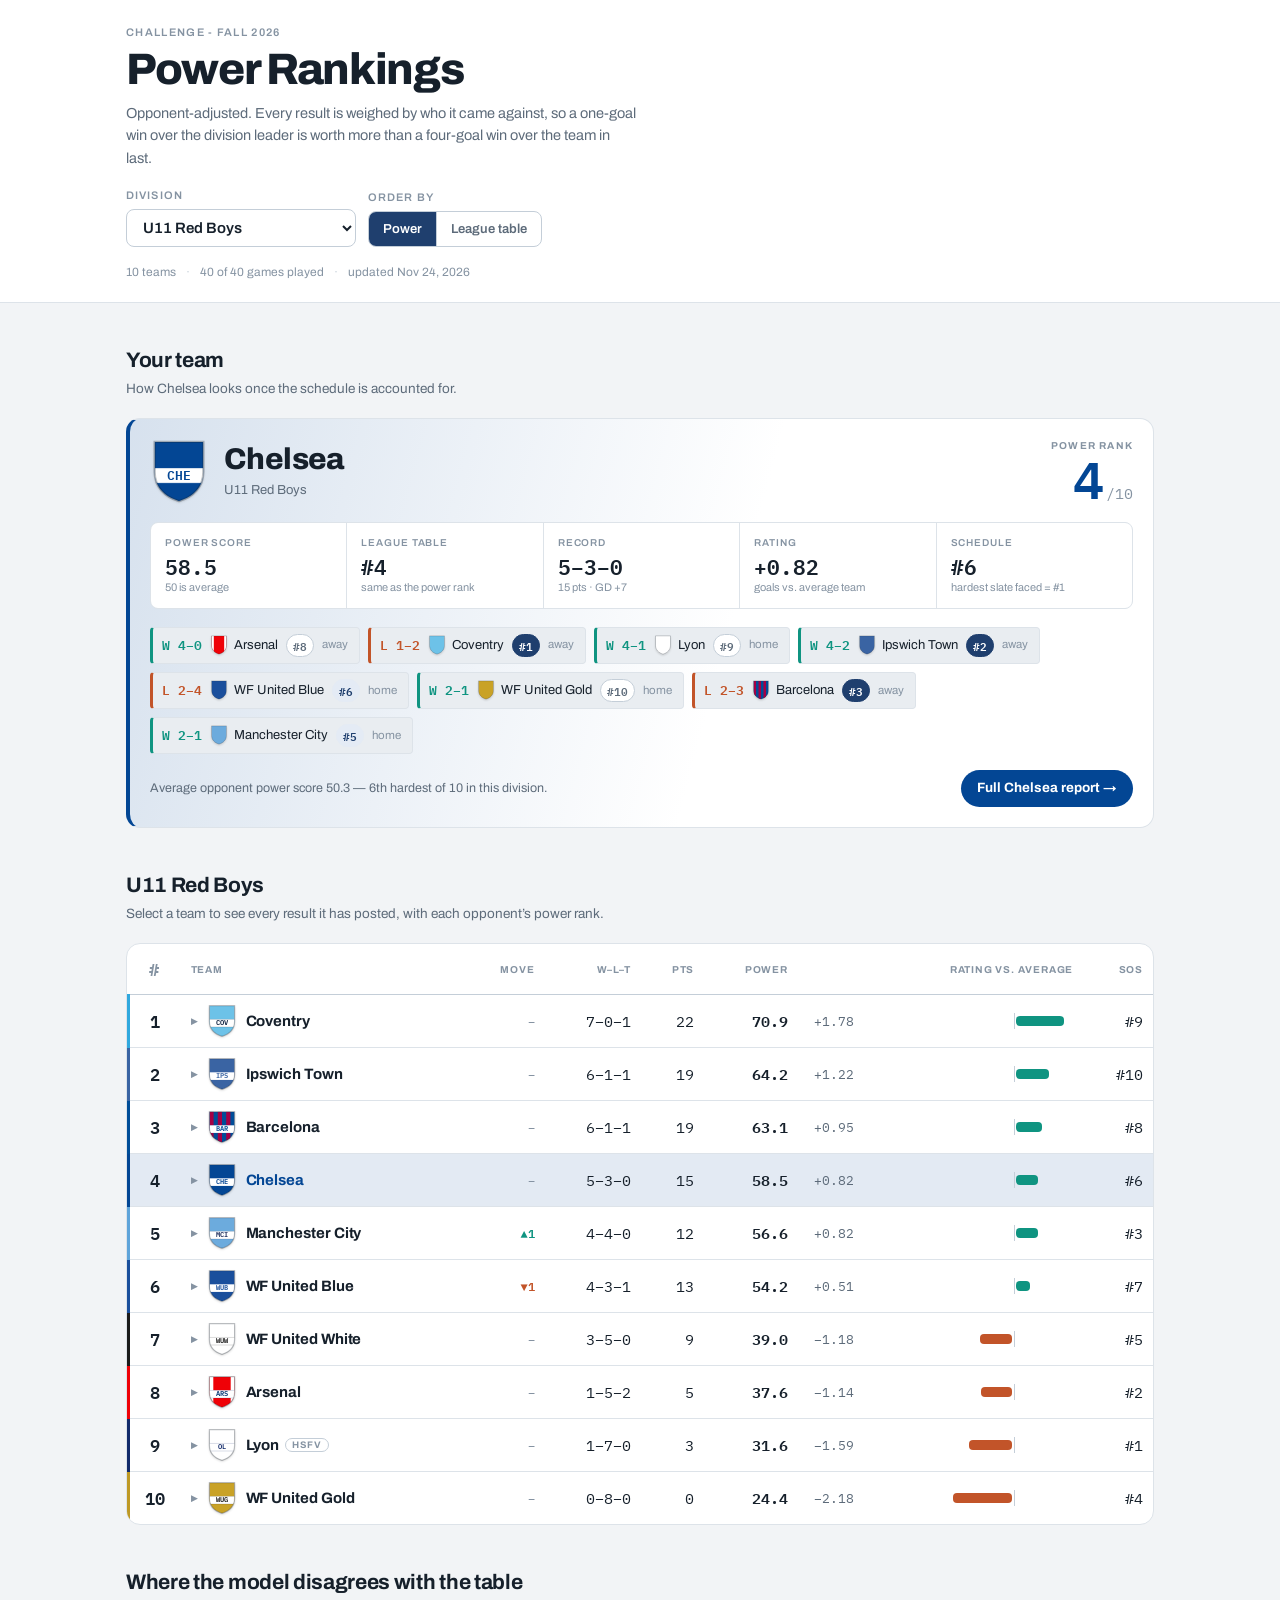
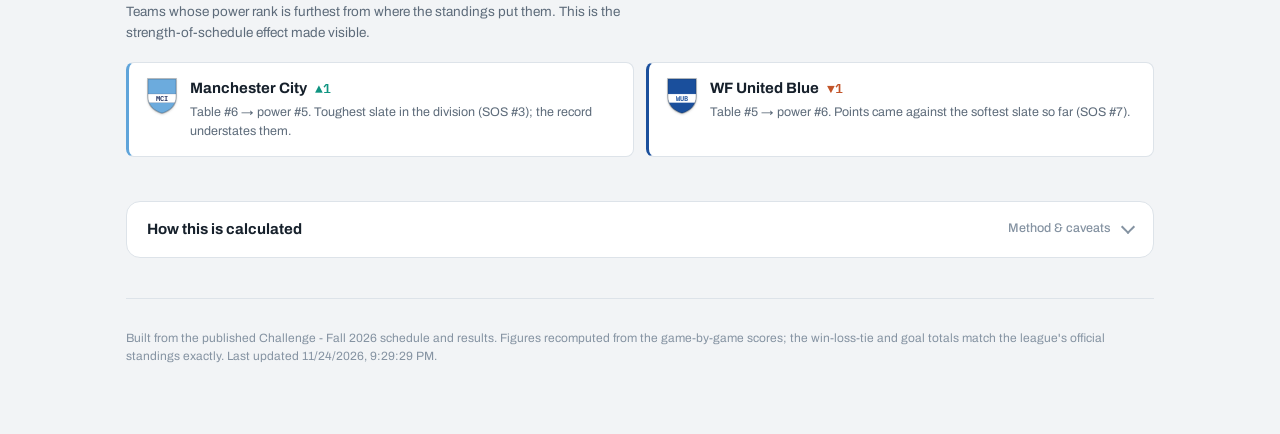
==== index.html @ a5dbdf03 "Refresh rankings" ====
<!doctype html>
<html lang="en">
<head>
<meta charset="utf-8">
<meta name="viewport" content="width=device-width, initial-scale=1, viewport-fit=cover">
<title>Power Rankings</title>
<meta name="description" content="Opponent-adjusted power rankings for the NCFC Youth Challenge league.">
<link rel="preconnect" href="https://fonts.googleapis.com">
<link rel="preconnect" href="https://fonts.gstatic.com" crossorigin>
<link rel="stylesheet" href="https://fonts.googleapis.com/css2?family=Archivo:wght@400;500;600;700;800&family=IBM+Plex+Mono:wght@400;500;600&display=swap">
<style>
  /* Design tokens, the light/dark contract, and the primitives both pages
   are built from. Inlined into every template at build time, so each page
   still ships as one file that needs nothing but a browser. */
  :root {
    --bg: #f2f4f6;
    --surface: #ffffff;
    --surface-2: #e9edf1;
    --ink: #16202b;
    --ink-2: #5d6b7a;
    --ink-3: #8593a2;
    --line: #dde3e9;
    --line-strong: #c4ced8;
    --accent: #1f3f6e;
    --accent-soft: #e4ebf5;
    --pos: #0f9481;
    --neg: #c25429;
    --neutral-mark: #8e9aa6;
    --focus: #1f3f6e;

    --f-display: "Archivo", "Helvetica Neue", Arial, sans-serif;
    --f-mono: "IBM Plex Mono", ui-monospace, "SF Mono", Menlo, monospace;

    --r-sm: 4px;
    --r-md: 8px;
    --r-lg: 14px;
    color-scheme: light;
  }

  @media (prefers-color-scheme: dark) {
    :root:not([data-theme="light"]) {
      --bg: #12171c;
      --surface: #1a2129;
      --surface-2: #222b35;
      --ink: #e6ecf2;
      --ink-2: #9aa8b6;
      --ink-3: #75838f;
      --line: #2a3440;
      --line-strong: #3b4855;
      --accent: #7aa5dd;
      --accent-soft: #22303f;
      --pos: #2aa88f;
      --neg: #d06f45;
      --neutral-mark: #6b7886;
      --focus: #7aa5dd;
      color-scheme: dark;
    }
  }

  :root[data-theme="dark"] {
    --bg: #12171c;
    --surface: #1a2129;
    --surface-2: #222b35;
    --ink: #e6ecf2;
    --ink-2: #9aa8b6;
    --ink-3: #75838f;
    --line: #2a3440;
    --line-strong: #3b4855;
    --accent: #7aa5dd;
    --accent-soft: #22303f;
    --pos: #2aa88f;
    --neg: #d06f45;
    --neutral-mark: #6b7886;
    --focus: #7aa5dd;
    color-scheme: dark;
  }

  /* Every element that carries a team's colors gets both accents inline and
     picks the one that reads on the current background. */
  .tinted { --team: var(--team-l, var(--accent)); }

  @media (prefers-color-scheme: dark) {
    :root:not([data-theme="light"]) .tinted { --team: var(--team-d, var(--accent)); }
  }

  :root[data-theme="dark"] .tinted { --team: var(--team-d, var(--accent)); }

  * { box-sizing: border-box; }

  html { -webkit-text-size-adjust: 100%; }

  body {
    margin: 0;
    background: var(--bg);
    color: var(--ink);
    font-family: var(--f-display);
    font-size: 15px;
    line-height: 1.55;
    padding-top: env(safe-area-inset-top, 0px);
    padding-bottom: env(safe-area-inset-bottom, 0px);
  }

  .wrap {
    max-width: 1060px;
    margin: 0 auto;
    padding-inline: 16px;
    padding-block: 0 56px;
  }

  a { color: var(--accent); }

  :where(a, button, select, summary):focus-visible {
    outline: 2px solid var(--focus);
    outline-offset: 2px;
    border-radius: var(--r-sm);
  }

  .num { font-family: var(--f-mono); font-variant-numeric: tabular-nums; }

  /* ---------- crests ---------- */

  .crest {
    display: block;
    flex: none;
    filter: drop-shadow(0 1px 1px rgba(0, 0, 0, 0.18));
  }

  html { scroll-behavior: smooth; scroll-padding-top: 64px; }

  @media (prefers-reduced-motion: reduce) {
    html { scroll-behavior: auto; }
  }

  a:hover { text-decoration-thickness: 2px; }

  /* ---------- fold-away explainer ----------
     The method notes are for the curious, so they start closed and the page
     ends on the numbers rather than on a thousand words about them. */

  details.fold {
    background: var(--surface);
    border: 1px solid var(--line);
    border-radius: var(--r-lg);
  }

  details.fold > summary {
    list-style: none;
    cursor: pointer;
    display: flex;
    align-items: center;
    justify-content: space-between;
    gap: 12px;
    padding: 16px 20px;
    font-size: 15px;
    font-weight: 700;
    border-radius: var(--r-lg);
  }

  details.fold > summary::-webkit-details-marker { display: none; }

  details.fold > summary::after {
    content: "";
    flex: none;
    width: 8px;
    height: 8px;
    border-right: 2px solid var(--ink-3);
    border-bottom: 2px solid var(--ink-3);
    transform: translateY(-2px) rotate(45deg);
    transition: transform 0.15s ease;
  }

  details.fold[open] > summary::after { transform: translateY(2px) rotate(-135deg); }

  details.fold > summary:hover { background: var(--surface-2); }

  details.fold .fold-hint {
    font-size: 12.5px;
    font-weight: 500;
    color: var(--ink-3);
    margin-left: auto;
  }

  details.fold > .fold-body {
    padding: 4px 20px 20px;
    border-top: 1px solid var(--line);
  }


  /* ---------- masthead ---------- */

  .masthead {
    border-bottom: 1px solid var(--line);
    background: var(--surface);
  }

  .masthead-inner {
    max-width: 1060px;
    margin: 0 auto;
    padding-inline: 16px;
    padding-block: 24px 20px;
  }

  .eyebrow {
    font-size: 11px;
    font-weight: 600;
    letter-spacing: 0.12em;
    text-transform: uppercase;
    color: var(--ink-3);
    margin: 0 0 6px;
  }

  h1 {
    font-size: clamp(30px, 6vw, 44px);
    font-weight: 800;
    letter-spacing: -0.03em;
    line-height: 1.02;
    margin: 0 0 10px;
  }

  .standfirst {
    margin: 0;
    max-width: 64ch;
    color: var(--ink-2);
    font-size: 14.5px;
  }

  .controls {
    display: flex;
    flex-wrap: wrap;
    gap: 12px;
    align-items: flex-end;
    margin-top: 18px;
  }

  .field { display: flex; flex-direction: column; gap: 5px; }

  .field label {
    font-size: 11px;
    font-weight: 600;
    letter-spacing: 0.1em;
    text-transform: uppercase;
    color: var(--ink-3);
  }

  select {
    font-family: var(--f-display);
    font-size: 15px;
    font-weight: 600;
    color: var(--ink);
    background: var(--surface);
    border: 1px solid var(--line-strong);
    border-radius: var(--r-md);
    padding: 9px 12px;
    min-width: 230px;
    max-width: 100%;
  }

  .toggle {
    display: inline-flex;
    border: 1px solid var(--line-strong);
    border-radius: var(--r-md);
    overflow: hidden;
    background: var(--surface);
  }

  .toggle button {
    font-family: var(--f-display);
    font-size: 13px;
    font-weight: 600;
    padding: 10px 14px;
    border: 0;
    background: transparent;
    color: var(--ink-2);
    cursor: pointer;
  }

  .toggle button + button { border-left: 1px solid var(--line-strong); }

  .toggle button[aria-pressed="true"] {
    background: var(--accent);
    color: var(--surface);
  }

  .meta-line {
    margin-top: 16px;
    font-size: 12px;
    color: var(--ink-3);
    display: flex;
    flex-wrap: wrap;
    gap: 4px 10px;
  }

  .meta-line span:not(:last-child)::after {
    content: "·";
    margin-left: 10px;
    color: var(--line-strong);
  }

  /* ---------- section furniture ---------- */

  section { margin-top: 44px; }

  h2 {
    font-size: 21px;
    font-weight: 700;
    letter-spacing: -0.015em;
    line-height: 1.25;
    margin: 0 0 6px;
  }

  .section-note {
    margin: 0 0 18px;
    color: var(--ink-2);
    font-size: 13.5px;
    max-width: 68ch;
  }

  /* small tags: the club that runs the team, its site code, girls division */
  .chip {
    font-size: 9.5px;
    font-weight: 700;
    letter-spacing: 0.09em;
    text-transform: uppercase;
    color: var(--ink-3);
    border: 1px solid var(--line-strong);
    border-radius: 999px;
    padding: 1px 6px;
    white-space: nowrap;
    vertical-align: 2px;
  }

  /* ---------- featured team ---------- */

  .hero {
    background:
      linear-gradient(105deg,
        color-mix(in srgb, var(--team) 16%, var(--surface)),
        var(--surface) 58%);
    border: 1px solid var(--line);
    border-left: 4px solid var(--team);
    border-radius: var(--r-lg);
    padding: 20px;
  }

  .hero-top {
    display: flex;
    align-items: center;
    gap: 16px;
  }

  .hero-id { flex: 1 1 auto; min-width: 0; }

  .hero-name {
    font-size: clamp(22px, 3.4vw, 30px);
    font-weight: 800;
    letter-spacing: -0.02em;
    line-height: 1.1;
    margin: 0;
    display: flex;
    align-items: center;
    gap: 8px;
    flex-wrap: wrap;
  }

  .hero-sub {
    margin: 4px 0 0;
    font-size: 13px;
    color: var(--ink-2);
  }

  .hero-rank {
    flex: none;
    text-align: right;
    line-height: 1;
  }

  .hero-rank-label {
    display: block;
    font-size: 10px;
    font-weight: 700;
    letter-spacing: 0.12em;
    text-transform: uppercase;
    color: var(--ink-3);
    margin-bottom: 4px;
  }

  .hero-rank-num {
    font-family: var(--f-mono);
    font-size: 52px;
    font-weight: 600;
    line-height: 0.9;
    color: var(--team);
  }

  .hero-rank-of {
    font-family: var(--f-mono);
    font-size: 15px;
    color: var(--ink-3);
    margin-left: 2px;
  }

  /* One joined panel of tiles rather than five floating boxes, so an odd
     count never leaves a lone card stranded on its own row. */
  .stat-row {
    display: grid;
    grid-template-columns: repeat(5, 1fr);
    gap: 1px;
    background: var(--line);
    border: 1px solid var(--line);
    border-radius: var(--r-md);
    overflow: hidden;
    margin-top: 18px;
  }

  .stat {
    background: var(--surface);
    padding: 12px 14px;
    min-width: 0;
  }

  .hero .drawer-stats { display: none !important; }

  .hero-foot {
    display: flex;
    flex-wrap: wrap;
    align-items: center;
    justify-content: space-between;
    gap: 10px 16px;
    margin-top: 16px;
  }

  .hero-foot .drawer-sos { margin-top: 0; }

  .cta {
    display: inline-flex;
    align-items: center;
    gap: 8px;
    font-size: 13.5px;
    font-weight: 700;
    color: var(--surface);
    background: var(--team, var(--accent));
    border-radius: 999px;
    padding: 8px 16px;
    text-decoration: none;
    white-space: nowrap;
  }

  .cta:hover { filter: brightness(1.08); }

  .stat-label {
    font-size: 10px;
    font-weight: 600;
    letter-spacing: 0.09em;
    text-transform: uppercase;
    color: var(--ink-3);
    display: block;
    margin-bottom: 3px;
  }

  .stat-value {
    font-family: var(--f-mono);
    font-variant-numeric: tabular-nums;
    font-size: 21px;
    font-weight: 600;
    line-height: 1.2;
  }

  .stat-sub { font-size: 11px; color: var(--ink-3); }

  /* ---------- table ---------- */

  .table-scroll {
    overflow-x: auto;
    background: var(--surface);
    border: 1px solid var(--line);
    border-radius: var(--r-lg);
  }

  table { border-collapse: collapse; width: 100%; min-width: 700px; }

  thead th {
    font-size: 10px;
    font-weight: 700;
    letter-spacing: 0.08em;
    text-transform: uppercase;
    color: var(--ink-3);
    text-align: right;
    padding: 12px 10px;
    border-bottom: 1px solid var(--line-strong);
    white-space: nowrap;
  }

  thead th.left { text-align: left; }

  tbody td {
    padding: 9px 10px;
    border-bottom: 1px solid var(--line);
    text-align: right;
    vertical-align: middle;
  }

  tbody tr:last-of-type td { border-bottom: 0; }

  .rank-cell {
    font-family: var(--f-mono);
    font-variant-numeric: tabular-nums;
    font-size: 17px;
    font-weight: 600;
    width: 52px;
    text-align: center;
    border-left: 3px solid var(--team);
  }

  .row-team { text-align: left; }

  .team-button {
    font-family: var(--f-display);
    color: var(--ink);
    background: none;
    border: 0;
    padding: 0;
    cursor: pointer;
    text-align: left;
    display: flex;
    align-items: center;
    gap: 9px;
    width: 100%;
  }

  .team-label { min-width: 0; }

  .team-name {
    font-size: 15px;
    font-weight: 700;
    letter-spacing: -0.005em;
    display: flex;
    align-items: center;
    gap: 6px;
    flex-wrap: wrap;
  }

  .chev {
    color: var(--ink-3);
    font-size: 9px;
    transition: transform 0.15s ease;
    flex: none;
  }

  tr.is-open .chev { transform: rotate(90deg); }

  #rows tr:not(.drawer):not(.featured-row):hover { background: var(--surface-2); }
  #rows tr:not(.drawer) { cursor: pointer; }
  #rows tr:not(.drawer):hover .chev { color: var(--ink); }

  tr.featured-row { background: color-mix(in srgb, var(--team) 11%, transparent); }

  tr.featured-row .team-name { color: var(--team); }

  .move {
    font-family: var(--f-mono);
    font-size: 12px;
    font-weight: 600;
    white-space: nowrap;
  }

  .move.up { color: var(--pos); }
  .move.down { color: var(--neg); }
  .move.flat { color: var(--ink-3); }

  /* On a phone the movement rides under the rank instead of taking a column. */
  .rank-move { display: none; }

  .nowrap { white-space: nowrap; }

  .score-cell { font-family: var(--f-mono); font-weight: 600; font-size: 15px; }

  /* diverging rating bar: zero line in the middle, teal right, clay left */
  .bar {
    position: relative;
    width: 118px;
    height: 16px;
    margin-left: auto;
  }

  .bar-zero {
    position: absolute;
    left: 50%;
    top: 0;
    bottom: 0;
    width: 1px;
    background: var(--line-strong);
  }

  .bar-fill {
    position: absolute;
    top: 3px;
    height: 10px;
    border-radius: var(--r-sm);
  }

  .bar-fill.pos { left: calc(50% + 2px); background: var(--pos); }
  .bar-fill.neg { right: calc(50% + 2px); background: var(--neg); }

  .bar-value {
    font-family: var(--f-mono);
    font-variant-numeric: tabular-nums;
    font-size: 12.5px;
    color: var(--ink-2);
    width: 46px;
    display: inline-block;
    text-align: right;
  }

  .rating-cell { display: flex; align-items: center; gap: 8px; justify-content: flex-end; }

  /* ---------- resume drawer ---------- */

  .drawer td {
    padding: 2px 10px 16px;
    border-bottom: 1px solid var(--line);
    text-align: left;
  }

  .drawer .rank-cell { border-left: 3px solid var(--team); }

  .resume {
    display: flex;
    flex-wrap: wrap;
    gap: 8px;
  }

  .game {
    display: flex;
    align-items: center;
    gap: 8px;
    border: 1px solid var(--line);
    border-left-width: 3px;
    border-radius: var(--r-sm);
    padding: 6px 11px 6px 9px;
    background: var(--surface-2);
    font-size: 13px;
  }

  .game.w { border-left-color: var(--pos); }
  .game.l { border-left-color: var(--neg); }
  .game.t { border-left-color: var(--neutral-mark); }

  .game-result {
    font-family: var(--f-mono);
    font-weight: 600;
    font-size: 13px;
  }

  .game.w .game-result { color: var(--pos); }
  .game.l .game-result { color: var(--neg); }
  .game.t .game-result { color: var(--ink-2); }

  .game-opp { color: var(--ink); display: flex; align-items: center; gap: 6px; }

  .oppr {
    font-family: var(--f-mono);
    font-size: 11px;
    font-weight: 600;
    padding: 2px 6px;
    border-radius: 999px;
    background: var(--surface);
    border: 1px solid var(--line-strong);
    color: var(--ink-2);
  }

  .oppr.strong { background: var(--accent); border-color: var(--accent); color: var(--surface); }
  .oppr.middle { background: var(--accent-soft); border-color: var(--accent-soft); color: var(--accent); }

  .venue { color: var(--ink-3); font-size: 11.5px; }

  .drawer-stats {
    display: none;
    flex-wrap: wrap;
    gap: 4px 16px;
    margin-bottom: 10px;
    font-size: 12.5px;
    color: var(--ink-2);
  }

  .drawer-stats b { font-family: var(--f-mono); font-weight: 600; color: var(--ink); }

  .drawer-sos {
    margin-top: 10px;
    font-size: 12.5px;
    color: var(--ink-2);
  }

  /* ---------- movers ---------- */

  .movers {
    display: grid;
    grid-template-columns: repeat(auto-fit, minmax(250px, 1fr));
    gap: 12px;
  }

  .mover {
    background: var(--surface);
    border: 1px solid var(--line);
    border-left: 3px solid var(--team);
    border-radius: var(--r-md);
    padding: 14px 16px;
    display: flex;
    gap: 11px;
    align-items: flex-start;
  }

  .mover-head {
    display: flex;
    align-items: center;
    gap: 8px;
    font-weight: 700;
  }

  .mover-arrow {
    font-family: var(--f-mono);
    font-size: 13px;
    font-weight: 600;
    white-space: nowrap;
  }

  .mover-arrow.up { color: var(--pos); }
  .mover-arrow.down { color: var(--neg); }

  .mover-why { font-size: 12.5px; color: var(--ink-2); margin-top: 3px; }

  /* ---------- fixtures ---------- */

  .fixtures {
    display: grid;
    gap: 1px;
    background: var(--line);
    border: 1px solid var(--line);
    border-radius: var(--r-md);
    overflow: hidden;
  }

  .fixture {
    background: var(--surface);
    padding: 10px 14px;
    display: flex;
    flex-wrap: wrap;
    align-items: center;
    gap: 6px 12px;
  }

  .fixture-date {
    font-family: var(--f-mono);
    font-size: 12px;
    color: var(--ink-3);
    width: 76px;
    flex: none;
  }

  .fixture-teams {
    flex: 1 1 240px;
    font-size: 14px;
    display: flex;
    align-items: center;
    gap: 7px;
    min-width: 0;
  }

  .fixture-teams .vs { color: var(--ink-3); font-size: 12px; }

  .fixture-call {
    font-size: 12.5px;
    color: var(--ink-2);
    font-family: var(--f-mono);
    margin-left: auto;
    white-space: nowrap;
  }

  /* ---------- method ---------- */

  .method h3 {
    font-size: 14px;
    font-weight: 700;
    margin: 20px 0 6px;
  }

  .method h3:first-of-type { margin-top: 16px; }

  .method p { margin: 0 0 10px; color: var(--ink-2); font-size: 14px; max-width: 68ch; }

  .method strong { color: var(--ink); }

  .caveat {
    border-left: 3px solid var(--neg);
    padding-left: 14px;
    margin-top: 18px;
  }

  footer {
    margin-top: 40px;
    padding-top: 18px;
    border-top: 1px solid var(--line);
    font-size: 12px;
    color: var(--ink-3);
  }

  .empty {
    background: var(--surface);
    border: 1px dashed var(--line-strong);
    border-radius: var(--r-lg);
    padding: 30px 20px;
    text-align: center;
    color: var(--ink-2);
  }

  @media (prefers-reduced-motion: reduce) {
    * { transition: none !important; animation: none !important; }
  }

  @media (max-width: 760px) {
    .stat-row { grid-template-columns: repeat(2, 1fr); }
    .stat:last-child:nth-child(odd) { grid-column: 1 / -1; }
  }

  @media (max-width: 560px) {
    .masthead-inner { padding-block: 20px 16px; }
    select { min-width: 0; width: 100%; }
    .field { width: 100%; }
    /* Date and line share the top row; the matchup gets the full width. */
    .fixture { display: grid; grid-template-columns: auto 1fr; gap: 4px 12px; }
    .fixture-date { width: auto; }
    .fixture-teams { grid-column: 1 / -1; grid-row: 2; flex-wrap: wrap; }
    .fixture-call { grid-row: 1; grid-column: 2; text-align: right; }
    .hero { padding: 16px; }
    .hero-top { gap: 12px; }
    .hero-top .crest { width: 44px; height: auto; }
    .hero-rank-num { font-size: 42px; }
    .stat-value { font-size: 19px; }
    .cta { width: 100%; justify-content: center; }
    h2 { font-size: 19px; }
    section { margin-top: 36px; }

    /* Rankings table: fit the phone instead of scrolling sideways. Move rides
       under the rank; the rating and SOS move into the team's drawer. */
    table { min-width: 0; }
    .col-move, .col-rating, .col-sos { display: none; }
    thead th { padding: 11px 6px; }
    tbody td { padding: 10px 6px; }
    .rank-cell { width: 38px; font-size: 16px; line-height: 1.2; }
    .rank-move { display: block; font-size: 10.5px; margin-top: 2px; }
    .rank-move.flat { display: none; }
    .team-button { gap: 7px; }
    .team-name { font-size: 14.5px; line-height: 1.25; }
    .score-cell { font-size: 14px; }
    .drawer td { padding: 2px 8px 14px 6px; }
    .game { width: 100%; }
    .game .venue { margin-left: auto; }
    .drawer-stats { display: flex; }
  }
</style>
</head>
<body>
<header class="masthead">
  <div class="masthead-inner">
    <p class="eyebrow" id="league-eyebrow">Power Rankings</p>
    <h1>Power Rankings</h1>
    <p class="standfirst">
      Opponent-adjusted. Every result is weighed by who it came against, so a one-goal win
      over the division leader is worth more than a four-goal win over the team in last.
    </p>
    <div class="controls">
      <div class="field">
        <label for="division-select">Division</label>
        <select id="division-select"></select>
      </div>
      <div class="field">
        <label for="sort-power">Order by</label>
        <div class="toggle" role="group" aria-label="Sort order">
          <button type="button" id="sort-power" aria-pressed="true">Power</button>
          <button type="button" id="sort-table" aria-pressed="false">League table</button>
        </div>
      </div>
    </div>
    <div class="meta-line" id="meta-line"></div>
  </div>
</header>

<main class="wrap">
  <section id="featured-section" hidden>
    <h2>Your team</h2>
    <p class="section-note" id="featured-note"></p>
    <div id="featured"></div>
  </section>

  <section id="rankings-section">
    <h2 id="rankings-heading">The rankings</h2>
    <p class="section-note">
      Select a team to see every result it has posted, with each opponent&rsquo;s power rank.
    </p>
    <div class="table-scroll">
      <table>
        <thead>
          <tr>
            <th scope="col" class="rank-cell">#</th>
            <th scope="col" class="left">Team</th>
            <th scope="col" class="col-move">Move</th>
            <th scope="col">W&ndash;L&ndash;T</th>
            <th scope="col">Pts</th>
            <th scope="col">Power</th>
            <th scope="col" class="col-rating">Rating vs. average</th>
            <th scope="col" class="col-sos">SOS</th>
          </tr>
        </thead>
        <tbody id="rows"></tbody>
      </table>
    </div>
  </section>

  <section id="movers-section">
    <h2>Where the model disagrees with the table</h2>
    <p class="section-note">
      Teams whose power rank is furthest from where the standings put them. This is the
      strength-of-schedule effect made visible.
    </p>
    <div class="movers" id="movers"></div>
  </section>

  <section id="fixtures-section">
    <h2>Next up</h2>
    <p class="section-note">
      Projected margins from the ratings, posted on the half goal. No home-field adjustment
      &mdash; see the method note.
    </p>
    <div class="fixtures" id="fixtures"></div>
  </section>

  <section>
    <details class="fold method">
      <summary>How this is calculated <span class="fold-hint">Method &amp; caveats</span></summary>
      <div class="fold-body">
      <h3>Two ratings, blended</h3>
      <p>
        Every team gets two independent ratings, then they are combined into the
        <strong>Power</strong> score on a 0&ndash;100 scale where 50 is an average team in
        that division.
      </p>
      <p>
        <strong>Colley</strong> looks only at wins and losses. Every team starts at .500, and
        a team&rsquo;s rating is pulled toward the average rating of the opponents it has faced.
        Beat a good team and your rating rises more than it would for beating a bad one.
      </p>
      <p>
        <strong>Massey</strong> looks at goal margin, so a 4&ndash;0 win counts for more than a
        1&ndash;0 win over the same opponent. It is solved as a single system across the whole
        division, which means a margin is judged against the opponent who conceded it.
      </p>
      <p id="weights-note"></p>

      <h3>Blowouts are capped, because the league caps them</h3>
      <p>
        This league records a maximum of four goals per team per game, and caps each
        game&rsquo;s differential at four. Those caps are applied here too, so beating a weak
        team 9&ndash;0 is worth exactly the same as beating them 4&ndash;0. Running up the score
        earns nothing.
      </p>

      <h3>Strength of schedule</h3>
      <p>
        <strong>SOS</strong> is the average power score of the opponents a team has actually
        played. A team with SOS rank 1 has faced the hardest slate in its division so far.
        Early in a season this varies a lot, which is most of the reason the power order and
        the table order differ.
      </p>

      <h3>What the numbers mean</h3>
      <p>
        <strong>Rating</strong> is on a goals scale: it is the margin a team would be expected
        to win by against an average team in its division. The gap between two ratings is a
        projected margin, which is where the &ldquo;Next up&rdquo; calls come from.
      </p>
      <p>
        Those calls are posted on the half goal, the way a betting line is: a projection of
        1.28 goes up as 1.5. Tenths would claim precision the ratings do not have on a sample
        this size. A game that rounds to zero is shown as too close to call.
      </p>

      <h3>The crests</h3>
      <p>
        Every team gets its own crest, so a division of ten arrives as ten identities rather
        than ten grey rows. Each one is a kit &mdash; two or three colors in a pattern, with
        the team&rsquo;s letters across the band &mdash; drawn as SVG in the browser. No badge
        artwork is used anywhere on the page.
      </p>

      <div class="caveat">
        <h3>Read it with the sample size in mind</h3>
        <p id="caveat-text"></p>
        <p>
          There is no home-field adjustment. These are club fields with short travel, and a
          sample this small could not separate a real home effect from noise. The model also
          has no knowledge of who was missing, who is playing up, or what the weather did.
        </p>
      </div>
      </div>
    </details>
  </section>

  <footer>
    <p id="footer-text"></p>
  </footer>
</main>

<script>
  const DATA = {"league":"Challenge - Fall 2026","generated_at":"2026-11-24T21:29:29+00:00","source_url":"https://playmetricssports.com/g/leagues/1321-2470-07598d11/teams/64255/team_view.html","featured_division":19780,"featured_team":64255,"settings":{"massey_weight":0.6,"colley_weight":0.4,"ridge":1.0,"goal_cap":4,"margin_cap":4,"margin_step":0.5},"divisions":[{"id":19774,"name":"U9 Gray Boys","gender":"M","games_played":32,"games_total":32,"rounds_complete":8,"games_moved":0,"teams":[{"id":69506,"league_team_id":64205,"name":"U09 (17) NCFCY Strikers DCH","short":"Strikers","url":"https://playmetricssports.com/g/leagues/1321-2470-07598d11/teams/64205/team_view.html","power_rank":1,"power_score":68.7,"rating":1.76,"colley":0.75,"sos":44.8,"sos_rank":8,"table_rank":1,"movement":0,"record":{"gp":8,"w":7,"l":1,"t":0,"gf":31,"ga":17,"gd":20,"pts":21},"resume":[{"opponent":"Corinthians","opponent_id":69495,"opponent_rank":8,"quality":"weak","home":false,"gf":4,"ga":1,"outcome":"W","date":"Aug 23, 2026","round":"Round 1"},{"opponent":"Fortaleza","opponent_id":69509,"opponent_rank":7,"quality":"weak","home":false,"gf":6,"ga":2,"outcome":"W","date":"Aug 30, 2026","round":"Round 2"},{"opponent":"Botafogo","opponent_id":69494,"opponent_rank":4,"quality":"middle","home":true,"gf":4,"ga":3,"outcome":"W","date":"Sep 13, 2026","round":"Round 3"},{"opponent":"Flamengo","opponent_id":69497,"opponent_rank":5,"quality":"middle","home":false,"gf":3,"ga":4,"outcome":"L","date":"Sep 20, 2026","round":"Round 4"},{"opponent":"Bahia","opponent_id":69493,"opponent_rank":2,"quality":"strong","home":true,"gf":5,"ga":1,"outcome":"W","date":"Sep 27, 2026","round":"Round 5"},{"opponent":"Cruzeiro","opponent_id":69496,"opponent_rank":3,"quality":"middle","home":false,"gf":5,"ga":4,"outcome":"W","date":"Oct  4, 2026","round":"Round 6"},{"opponent":"Sao Paolo","opponent_id":69508,"opponent_rank":6,"quality":"weak","home":true,"gf":6,"ga":2,"outcome":"W","date":"Oct 18, 2026","round":"Round 7"},{"opponent":"Corinthians","opponent_id":69495,"opponent_rank":8,"quality":"weak","home":true,"gf":4,"ga":0,"outcome":"W","date":"Oct 25, 2026","round":"Round 8"}],"org":"NCFC","host":true,"site":"DCH","girls":false,"key":"strikers","identity":{"pattern":"solid","colors":["#8C3B2F","#FFFFFF","#FFFFFF"],"code":"STR","real":false,"source":"palette","accent":{"light":"#8C3B2F","dark":"#CB7366"}}},{"id":69493,"league_team_id":64192,"name":"U09 (17) NCFCY Bahia FC","short":"Bahia","url":"https://playmetricssports.com/g/leagues/1321-2470-07598d11/teams/64192/team_view.html","power_rank":2,"power_score":66.7,"rating":1.33,"colley":0.771,"sos":48.1,"sos_rank":7,"table_rank":2,"movement":0,"record":{"gp":8,"w":7,"l":1,"t":0,"gf":26,"ga":13,"gd":13,"pts":21},"resume":[{"opponent":"Flamengo","opponent_id":69497,"opponent_rank":5,"quality":"middle","home":true,"gf":4,"ga":3,"outcome":"W","date":"Aug 23, 2026","round":"Round 1"},{"opponent":"Cruzeiro","opponent_id":69496,"opponent_rank":3,"quality":"middle","home":true,"gf":4,"ga":0,"outcome":"W","date":"Aug 30, 2026","round":"Round 2"},{"opponent":"Corinthians","opponent_id":69495,"opponent_rank":8,"quality":"weak","home":false,"gf":5,"ga":1,"outcome":"W","date":"Sep 13, 2026","round":"Round 3"},{"opponent":"Botafogo","opponent_id":69494,"opponent_rank":4,"quality":"middle","home":true,"gf":4,"ga":3,"outcome":"W","date":"Sep 20, 2026","round":"Round 4"},{"opponent":"Strikers","opponent_id":69506,"opponent_rank":1,"quality":"strong","home":false,"gf":1,"ga":5,"outcome":"L","date":"Sep 27, 2026","round":"Round 5"},{"opponent":"Sao Paolo","opponent_id":69508,"opponent_rank":6,"quality":"weak","home":false,"gf":2,"ga":0,"outcome":"W","date":"Oct  4, 2026","round":"Round 6"},{"opponent":"Fortaleza","opponent_id":69509,"opponent_rank":7,"quality":"weak","home":true,"gf":4,"ga":0,"outcome":"W","date":"Oct 18, 2026","round":"Round 7"},{"opponent":"Flamengo","opponent_id":69497,"opponent_rank":5,"quality":"middle","home":false,"gf":3,"ga":2,"outcome":"W","date":"Oct 25, 2026","round":"Round 8"}],"org":"NCFC","host":true,"site":"","girls":false,"key":"bahia","identity":{"pattern":"hoops","colors":["#0A54A0","#E30613","#FFFFFF"],"code":"BAH","real":true,"source":"club","accent":{"light":"#0A54A0","dark":"#2C8EF2"}}},{"id":69496,"league_team_id":64195,"name":"U09 (17) NCFCY Cruzeiro FC","short":"Cruzeiro","url":"https://playmetricssports.com/g/leagues/1321-2470-07598d11/teams/64195/team_view.html","power_rank":3,"power_score":59.2,"rating":0.8,"colley":0.638,"sos":49.7,"sos_rank":5,"table_rank":3,"movement":0,"record":{"gp":8,"w":5,"l":2,"t":1,"gf":24,"ga":19,"gd":7,"pts":16},"resume":[{"opponent":"Botafogo","opponent_id":69494,"opponent_rank":4,"quality":"middle","home":false,"gf":5,"ga":4,"outcome":"W","date":"Aug 23, 2026","round":"Round 1"},{"opponent":"Bahia","opponent_id":69493,"opponent_rank":2,"quality":"strong","home":false,"gf":0,"ga":4,"outcome":"L","date":"Aug 30, 2026","round":"Round 2"},{"opponent":"Sao Paolo","opponent_id":69508,"opponent_rank":6,"quality":"weak","home":true,"gf":5,"ga":3,"outcome":"W","date":"Sep 13, 2026","round":"Round 3"},{"opponent":"Fortaleza","opponent_id":69509,"opponent_rank":7,"quality":"weak","home":false,"gf":2,"ga":2,"outcome":"T","date":"Sep 20, 2026","round":"Round 4"},{"opponent":"Flamengo","opponent_id":69497,"opponent_rank":5,"quality":"middle","home":true,"gf":5,"ga":1,"outcome":"W","date":"Sep 27, 2026","round":"Round 5"},{"opponent":"Strikers","opponent_id":69506,"opponent_rank":1,"quality":"strong","home":true,"gf":4,"ga":5,"outcome":"L","date":"Oct  4, 2026","round":"Round 6"},{"opponent":"Corinthians","opponent_id":69495,"opponent_rank":8,"quality":"weak","home":false,"gf":4,"ga":0,"outcome":"W","date":"Oct 18, 2026","round":"Round 7"},{"opponent":"Botafogo","opponent_id":69494,"opponent_rank":4,"quality":"middle","home":true,"gf":2,"ga":1,"outcome":"W","date":"Oct 25, 2026","round":"Round 8"}],"org":"NCFC","host":true,"site":"","girls":false,"key":"cruzeiro","identity":{"pattern":"solid","colors":["#0B5BA9","#FFFFFF","#FFFFFF"],"code":"CRU","real":true,"source":"club","accent":{"light":"#0B5BA9","dark":"#278EF1"}}},{"id":69494,"league_team_id":64193,"name":"U09 (17) NCFCY Botafogo FC","short":"Botafogo","url":"https://playmetricssports.com/g/leagues/1321-2470-07598d11/teams/64193/team_view.html","power_rank":4,"power_score":56.5,"rating":0.98,"colley":0.513,"sos":50.3,"sos_rank":4,"table_rank":4,"movement":0,"record":{"gp":8,"w":4,"l":4,"t":0,"gf":27,"ga":22,"gd":9,"pts":12},"resume":[{"opponent":"Cruzeiro","opponent_id":69496,"opponent_rank":3,"quality":"middle","home":true,"gf":4,"ga":5,"outcome":"L","date":"Aug 23, 2026","round":"Round 1"},{"opponent":"Corinthians","opponent_id":69495,"opponent_rank":8,"quality":"weak","home":true,"gf":7,"ga":3,"outcome":"W","date":"Aug 30, 2026","round":"Round 2"},{"opponent":"Strikers","opponent_id":69506,"opponent_rank":1,"quality":"strong","home":false,"gf":3,"ga":4,"outcome":"L","date":"Sep 13, 2026","round":"Round 3"},{"opponent":"Bahia","opponent_id":69493,"opponent_rank":2,"quality":"strong","home":false,"gf":3,"ga":4,"outcome":"L","date":"Sep 20, 2026","round":"Round 4"},{"opponent":"Sao Paolo","opponent_id":69508,"opponent_rank":6,"quality":"weak","home":true,"gf":5,"ga":1,"outcome":"W","date":"Sep 27, 2026","round":"Round 5"},{"opponent":"Flamengo","opponent_id":69497,"opponent_rank":5,"quality":"middle","home":true,"gf":5,"ga":4,"outcome":"W","date":"Oct 18, 2026","round":"Round 7"},{"opponent":"Cruzeiro","opponent_id":69496,"opponent_rank":3,"quality":"middle","home":false,"gf":1,"ga":2,"outcome":"L","date":"Oct 25, 2026","round":"Round 8"},{"opponent":"Fortaleza","opponent_id":69509,"opponent_rank":7,"quality":"weak","home":false,"gf":4,"ga":0,"outcome":"W","date":"Oct 31, 2026","round":"Round 6"}],"org":"NCFC","host":true,"site":"","girls":false,"key":"botafogo","identity":{"pattern":"stripes","colors":["#000000","#FFFFFF","#FFFFFF"],"code":"BOT","real":true,"source":"club","accent":{"light":"#000000","dark":"#8C8C8C"}}},{"id":69497,"league_team_id":64196,"name":"U09 (17) NCFCY Flamengo FC","short":"Flamengo","url":"https://playmetricssports.com/g/leagues/1321-2470-07598d11/teams/64196/team_view.html","power_rank":5,"power_score":51.4,"rating":0.33,"colley":0.479,"sos":51.9,"sos_rank":2,"table_rank":5,"movement":0,"record":{"gp":8,"w":3,"l":4,"t":1,"gf":25,"ga":21,"gd":2,"pts":10},"resume":[{"opponent":"Bahia","opponent_id":69493,"opponent_rank":2,"quality":"strong","home":false,"gf":3,"ga":4,"outcome":"L","date":"Aug 23, 2026","round":"Round 1"},{"opponent":"Sao Paolo","opponent_id":69508,"opponent_rank":6,"quality":"weak","home":false,"gf":3,"ga":3,"outcome":"T","date":"Aug 30, 2026","round":"Round 2"},{"opponent":"Fortaleza","opponent_id":69509,"opponent_rank":7,"quality":"weak","home":true,"gf":4,"ga":0,"outcome":"W","date":"Sep 13, 2026","round":"Round 3"},{"opponent":"Strikers","opponent_id":69506,"opponent_rank":1,"quality":"strong","home":true,"gf":4,"ga":3,"outcome":"W","date":"Sep 20, 2026","round":"Round 4"},{"opponent":"Cruzeiro","opponent_id":69496,"opponent_rank":3,"quality":"middle","home":false,"gf":1,"ga":5,"outcome":"L","date":"Sep 27, 2026","round":"Round 5"},{"opponent":"Botafogo","opponent_id":69494,"opponent_rank":4,"quality":"middle","home":false,"gf":4,"ga":5,"outcome":"L","date":"Oct 18, 2026","round":"Round 7"},{"opponent":"Bahia","opponent_id":69493,"opponent_rank":2,"quality":"strong","home":true,"gf":2,"ga":3,"outcome":"L","date":"Oct 25, 2026","round":"Round 8"},{"opponent":"Corinthians","opponent_id":69495,"opponent_rank":8,"quality":"weak","home":true,"gf":4,"ga":0,"outcome":"W","date":"Oct 31, 2026","round":"Round 6"}],"org":"NCFC","host":true,"site":"","girls":false,"key":"flamengo","identity":{"pattern":"hoops","colors":["#C52613","#000000","#FFFFFF"],"code":"FLA","real":true,"source":"club","accent":{"light":"#C52613","dark":"#ED5B4A"}}},{"id":69508,"league_team_id":64207,"name":"U09 (17) NCFCY Sao Paolo HSFV","short":"Sao Paolo","url":"https://playmetricssports.com/g/leagues/1321-2470-07598d11/teams/64207/team_view.html","power_rank":6,"power_score":38.4,"rating":-1.07,"colley":0.342,"sos":49.2,"sos_rank":6,"table_rank":6,"movement":0,"record":{"gp":8,"w":2,"l":5,"t":1,"gf":18,"ga":24,"gd":-9,"pts":7},"resume":[{"opponent":"Fortaleza","opponent_id":69509,"opponent_rank":7,"quality":"weak","home":true,"gf":2,"ga":4,"outcome":"L","date":"Aug 23, 2026","round":"Round 1"},{"opponent":"Flamengo","opponent_id":69497,"opponent_rank":5,"quality":"middle","home":true,"gf":3,"ga":3,"outcome":"T","date":"Aug 30, 2026","round":"Round 2"},{"opponent":"Cruzeiro","opponent_id":69496,"opponent_rank":3,"quality":"middle","home":false,"gf":3,"ga":5,"outcome":"L","date":"Sep 13, 2026","round":"Round 3"},{"opponent":"Corinthians","opponent_id":69495,"opponent_rank":8,"quality":"weak","home":true,"gf":5,"ga":1,"outcome":"W","date":"Sep 20, 2026","round":"Round 4"},{"opponent":"Botafogo","opponent_id":69494,"opponent_rank":4,"quality":"middle","home":false,"gf":1,"ga":5,"outcome":"L","date":"Sep 27, 2026","round":"Round 5"},{"opponent":"Bahia","opponent_id":69493,"opponent_rank":2,"quality":"strong","home":true,"gf":0,"ga":2,"outcome":"L","date":"Oct  4, 2026","round":"Round 6"},{"opponent":"Strikers","opponent_id":69506,"opponent_rank":1,"quality":"strong","home":false,"gf":2,"ga":6,"outcome":"L","date":"Oct 18, 2026","round":"Round 7"},{"opponent":"Fortaleza","opponent_id":69509,"opponent_rank":7,"quality":"weak","home":false,"gf":3,"ga":2,"outcome":"W","date":"Oct 25, 2026","round":"Round 8"}],"org":"NCFC","host":true,"site":"HSFV","girls":false,"key":"saopaolo","identity":{"pattern":"hoops","colors":["#FFFFFF","#E30613","#000000"],"code":"SAO","real":true,"source":"club","accent":{"light":"#E30613","dark":"#FA4A55"}}},{"id":69509,"league_team_id":64208,"name":"U09 (17) NCFCY Fortaleza FC","short":"Fortaleza","url":"https://playmetricssports.com/g/leagues/1321-2470-07598d11/teams/64208/team_view.html","power_rank":7,"power_score":31.8,"rating":-1.71,"colley":0.258,"sos":50.8,"sos_rank":3,"table_rank":7,"movement":0,"record":{"gp":8,"w":1,"l":6,"t":1,"gf":12,"ga":26,"gd":-16,"pts":4},"resume":[{"opponent":"Sao Paolo","opponent_id":69508,"opponent_rank":6,"quality":"weak","home":false,"gf":4,"ga":2,"outcome":"W","date":"Aug 23, 2026","round":"Round 1"},{"opponent":"Strikers","opponent_id":69506,"opponent_rank":1,"quality":"strong","home":true,"gf":2,"ga":6,"outcome":"L","date":"Aug 30, 2026","round":"Round 2"},{"opponent":"Flamengo","opponent_id":69497,"opponent_rank":5,"quality":"middle","home":false,"gf":0,"ga":4,"outcome":"L","date":"Sep 13, 2026","round":"Round 3"},{"opponent":"Cruzeiro","opponent_id":69496,"opponent_rank":3,"quality":"middle","home":true,"gf":2,"ga":2,"outcome":"T","date":"Sep 20, 2026","round":"Round 4"},{"opponent":"Corinthians","opponent_id":69495,"opponent_rank":8,"quality":"weak","home":false,"gf":2,"ga":3,"outcome":"L","date":"Sep 27, 2026","round":"Round 5"},{"opponent":"Bahia","opponent_id":69493,"opponent_rank":2,"quality":"strong","home":false,"gf":0,"ga":4,"outcome":"L","date":"Oct 18, 2026","round":"Round 7"},{"opponent":"Sao Paolo","opponent_id":69508,"opponent_rank":6,"quality":"weak","home":true,"gf":2,"ga":3,"outcome":"L","date":"Oct 25, 2026","round":"Round 8"},{"opponent":"Botafogo","opponent_id":69494,"opponent_rank":4,"quality":"middle","home":true,"gf":0,"ga":4,"outcome":"L","date":"Oct 31, 2026","round":"Round 6"}],"org":"NCFC","host":true,"site":"","girls":false,"key":"fortaleza","identity":{"pattern":"stripes","colors":["#0A2C6B","#E30613","#FFFFFF"],"code":"FOR","real":true,"source":"club","accent":{"light":"#0A2C6B","dark":"#538AEF"}}},{"id":69495,"league_team_id":64194,"name":"U09 (17) NCFCY Corinthians FC","short":"Corinthians","url":"https://playmetricssports.com/g/leagues/1321-2470-07598d11/teams/64194/team_view.html","power_rank":8,"power_score":27.1,"rating":-2.42,"colley":0.25,"sos":55.2,"sos_rank":1,"table_rank":8,"movement":0,"record":{"gp":8,"w":1,"l":7,"t":0,"gf":9,"ga":30,"gd":-26,"pts":3},"resume":[{"opponent":"Strikers","opponent_id":69506,"opponent_rank":1,"quality":"strong","home":true,"gf":1,"ga":4,"outcome":"L","date":"Aug 23, 2026","round":"Round 1"},{"opponent":"Botafogo","opponent_id":69494,"opponent_rank":4,"quality":"middle","home":false,"gf":3,"ga":7,"outcome":"L","date":"Aug 30, 2026","round":"Round 2"},{"opponent":"Bahia","opponent_id":69493,"opponent_rank":2,"quality":"strong","home":true,"gf":1,"ga":5,"outcome":"L","date":"Sep 13, 2026","round":"Round 3"},{"opponent":"Sao Paolo","opponent_id":69508,"opponent_rank":6,"quality":"weak","home":false,"gf":1,"ga":5,"outcome":"L","date":"Sep 20, 2026","round":"Round 4"},{"opponent":"Fortaleza","opponent_id":69509,"opponent_rank":7,"quality":"weak","home":true,"gf":3,"ga":2,"outcome":"W","date":"Sep 27, 2026","round":"Round 5"},{"opponent":"Cruzeiro","opponent_id":69496,"opponent_rank":3,"quality":"middle","home":true,"gf":0,"ga":4,"outcome":"L","date":"Oct 18, 2026","round":"Round 7"},{"opponent":"Strikers","opponent_id":69506,"opponent_rank":1,"quality":"strong","home":false,"gf":0,"ga":4,"outcome":"L","date":"Oct 25, 2026","round":"Round 8"},{"opponent":"Flamengo","opponent_id":69497,"opponent_rank":5,"quality":"middle","home":false,"gf":0,"ga":4,"outcome":"L","date":"Oct 31, 2026","round":"Round 6"}],"org":"NCFC","host":true,"site":"","girls":false,"key":"corinthians","identity":{"pattern":"solid","colors":["#FFFFFF","#000000","#000000"],"code":"COR","real":true,"source":"club","accent":{"light":"#000000","dark":"#8C8C8C"}}}],"upcoming":[]},{"id":19775,"name":"U9 Girls","gender":"F","games_played":32,"games_total":32,"rounds_complete":8,"games_moved":0,"teams":[{"id":69511,"league_team_id":64209,"name":"U09 (17) NCFCY Current HSFV G","short":"Current","url":"https://playmetricssports.com/g/leagues/1321-2470-07598d11/teams/64209/team_view.html","power_rank":1,"power_score":78.3,"rating":2.01,"colley":0.808,"sos":45.0,"sos_rank":8,"table_rank":1,"movement":0,"record":{"gp":8,"w":7,"l":0,"t":1,"gf":29,"ga":10,"gd":21,"pts":22},"resume":[{"opponent":"Trinity","opponent_id":69489,"opponent_rank":7,"quality":"weak","home":true,"gf":4,"ga":1,"outcome":"W","date":"Aug 23, 2026","round":"Round 1"},{"opponent":"Sporting","opponent_id":69491,"opponent_rank":6,"quality":"weak","home":true,"gf":4,"ga":2,"outcome":"W","date":"Sep 12, 2026","round":"Round 3"},{"opponent":"Sun","opponent_id":69490,"opponent_rank":3,"quality":"middle","home":false,"gf":4,"ga":0,"outcome":"W","date":"Sep 13, 2026","round":"Round 3"},{"opponent":"Teal","opponent_id":69625,"opponent_rank":2,"quality":"strong","home":false,"gf":1,"ga":1,"outcome":"T","date":"Sep 19, 2026","round":"Round 4"},{"opponent":"WF United Red","opponent_id":69492,"opponent_rank":4,"quality":"middle","home":true,"gf":5,"ga":2,"outcome":"W","date":"Oct 18, 2026","round":"Round 7"},{"opponent":"Brooklyn","opponent_id":69488,"opponent_rank":5,"quality":"middle","home":true,"gf":4,"ga":2,"outcome":"W","date":"Oct 24, 2026","round":"Round 4"},{"opponent":"Trinity","opponent_id":69489,"opponent_rank":7,"quality":"weak","home":false,"gf":5,"ga":2,"outcome":"W","date":"Oct 25, 2026","round":"Round 8"},{"opponent":"WF United Black","opponent_id":69505,"opponent_rank":8,"quality":"weak","home":false,"gf":4,"ga":0,"outcome":"W","date":"Oct 31, 2026","round":"Round 6"}],"org":"NCFC","host":true,"site":"HSFV","girls":true,"key":"current","identity":{"pattern":"solid","colors":["#008C95","#C8102E","#FFFFFF"],"code":"KC","real":true,"source":"club","accent":{"light":"#008C95","dark":"#009AA4"}}},{"id":69625,"league_team_id":64211,"name":"U09 (17) TFA Teal G","short":"Teal","url":"https://playmetricssports.com/g/leagues/1321-2470-07598d11/teams/64211/team_view.html","power_rank":2,"power_score":63.9,"rating":1.01,"colley":0.646,"sos":48.8,"sos_rank":6,"table_rank":2,"movement":0,"record":{"gp":8,"w":4,"l":1,"t":3,"gf":25,"ga":18,"gd":10,"pts":15},"resume":[{"opponent":"Sun","opponent_id":69490,"opponent_rank":3,"quality":"middle","home":false,"gf":6,"ga":4,"outcome":"W","date":"Aug 23, 2026","round":"Round 1"},{"opponent":"WF United Red","opponent_id":69492,"opponent_rank":4,"quality":"middle","home":false,"gf":3,"ga":5,"outcome":"L","date":"Aug 30, 2026","round":"Round 2"},{"opponent":"Brooklyn","opponent_id":69488,"opponent_rank":5,"quality":"middle","home":true,"gf":4,"ga":2,"outcome":"W","date":"Sep 13, 2026","round":"Round 3"},{"opponent":"Current","opponent_id":69511,"opponent_rank":1,"quality":"strong","home":true,"gf":1,"ga":1,"outcome":"T","date":"Sep 19, 2026","round":"Round 4"},{"opponent":"Trinity","opponent_id":69489,"opponent_rank":7,"quality":"weak","home":false,"gf":1,"ga":1,"outcome":"T","date":"Sep 20, 2026","round":"Round 4"},{"opponent":"Sporting","opponent_id":69491,"opponent_rank":6,"quality":"weak","home":false,"gf":5,"ga":1,"outcome":"W","date":"Oct  3, 2026","round":"Round 6"},{"opponent":"WF United Black","opponent_id":69505,"opponent_rank":8,"quality":"weak","home":true,"gf":4,"ga":4,"outcome":"T","date":"Oct 18, 2026","round":"Round 7"},{"opponent":"Sun","opponent_id":69490,"opponent_rank":3,"quality":"middle","home":true,"gf":5,"ga":1,"outcome":"W","date":"Oct 25, 2026","round":"Round 8"}],"org":"TFA","host":false,"site":"","girls":true,"key":"teal","identity":{"pattern":"solid","colors":["#0E8C8C","#FFFFFF","#FFFFFF"],"code":"TEA","real":false,"source":"name","accent":{"light":"#0E8C8C","dark":"#109B9B"}}},{"id":69490,"league_team_id":64189,"name":"U09 (17) NCFCY Sun FC G","short":"Sun","url":"https://playmetricssports.com/g/leagues/1321-2470-07598d11/teams/64189/team_view.html","power_rank":3,"power_score":54.6,"rating":0.1,"colley":0.604,"sos":51.2,"sos_rank":3,"table_rank":3,"movement":0,"record":{"gp":8,"w":5,"l":3,"t":0,"gf":23,"ga":21,"gd":0,"pts":15},"resume":[{"opponent":"Teal","opponent_id":69625,"opponent_rank":2,"quality":"strong","home":true,"gf":4,"ga":6,"outcome":"L","date":"Aug 23, 2026","round":"Round 1"},{"opponent":"Brooklyn","opponent_id":69488,"opponent_rank":5,"quality":"middle","home":false,"gf":3,"ga":2,"outcome":"W","date":"Aug 30, 2026","round":"Round 2"},{"opponent":"Current","opponent_id":69511,"opponent_rank":1,"quality":"strong","home":true,"gf":0,"ga":4,"outcome":"L","date":"Sep 13, 2026","round":"Round 3"},{"opponent":"WF United Black","opponent_id":69505,"opponent_rank":8,"quality":"weak","home":false,"gf":5,"ga":2,"outcome":"W","date":"Sep 20, 2026","round":"Round 4"},{"opponent":"WF United Red","opponent_id":69492,"opponent_rank":4,"quality":"middle","home":true,"gf":4,"ga":3,"outcome":"W","date":"Sep 27, 2026","round":"Round 5"},{"opponent":"Trinity","opponent_id":69489,"opponent_rank":7,"quality":"weak","home":false,"gf":3,"ga":1,"outcome":"W","date":"Oct  4, 2026","round":"Round 6"},{"opponent":"Sporting","opponent_id":69491,"opponent_rank":6,"quality":"weak","home":true,"gf":4,"ga":1,"outcome":"W","date":"Oct 18, 2026","round":"Round 7"},{"opponent":"Teal","opponent_id":69625,"opponent_rank":2,"quality":"strong","home":false,"gf":1,"ga":5,"outcome":"L","date":"Oct 25, 2026","round":"Round 8"}],"org":"NCFC","host":true,"site":"","girls":true,"key":"sun","identity":{"pattern":"solid","colors":["#93531C","#1B1B1B","#FFFFFF"],"code":"SUN","real":false,"source":"palette","accent":{"light":"#93531C","dark":"#CF7527"}}},{"id":69492,"league_team_id":64191,"name":"U09 (17) NCFCY WF United Red G","short":"WF United Red","url":"https://playmetricssports.com/g/leagues/1321-2470-07598d11/teams/64191/team_view.html","power_rank":4,"power_score":53.9,"rating":0.35,"colley":0.525,"sos":46.9,"sos_rank":7,"table_rank":4,"movement":0,"record":{"gp":8,"w":4,"l":3,"t":1,"gf":22,"ga":18,"gd":5,"pts":13},"resume":[{"opponent":"WF United Black","opponent_id":69505,"opponent_rank":8,"quality":"weak","home":false,"gf":5,"ga":1,"outcome":"W","date":"Aug 23, 2026","round":"Round 1"},{"opponent":"Teal","opponent_id":69625,"opponent_rank":2,"quality":"strong","home":true,"gf":5,"ga":3,"outcome":"W","date":"Aug 30, 2026","round":"Round 2"},{"opponent":"Trinity","opponent_id":69489,"opponent_rank":7,"quality":"weak","home":false,"gf":2,"ga":3,"outcome":"L","date":"Sep 13, 2026","round":"Round 3"},{"opponent":"Sporting","opponent_id":69491,"opponent_rank":6,"quality":"weak","home":true,"gf":3,"ga":1,"outcome":"W","date":"Sep 20, 2026","round":"Round 4"},{"opponent":"Sun","opponent_id":69490,"opponent_rank":3,"quality":"middle","home":false,"gf":3,"ga":4,"outcome":"L","date":"Sep 27, 2026","round":"Round 5"},{"opponent":"Current","opponent_id":69511,"opponent_rank":1,"quality":"strong","home":false,"gf":2,"ga":5,"outcome":"L","date":"Oct 18, 2026","round":"Round 7"},{"opponent":"WF United Black","opponent_id":69505,"opponent_rank":8,"quality":"weak","home":true,"gf":3,"ga":1,"outcome":"W","date":"Oct 24, 2026","round":"Round 8"},{"opponent":"Brooklyn","opponent_id":69488,"opponent_rank":5,"quality":"middle","home":true,"gf":1,"ga":1,"outcome":"T","date":"Oct 31, 2026","round":"Round 6"}],"org":"NCFC","host":true,"site":"","girls":true,"key":"wfunitedred","identity":{"pattern":"solid","colors":["#C8102E","#FFFFFF","#FFFFFF"],"code":"WUR","real":false,"source":"name","accent":{"light":"#C8102E","dark":"#F1536D"}}},{"id":69488,"league_team_id":64187,"name":"U09 (17) NCFCY Brooklyn FC G","short":"Brooklyn","url":"https://playmetricssports.com/g/leagues/1321-2470-07598d11/teams/64187/team_view.html","power_rank":5,"power_score":43.0,"rating":-0.37,"colley":0.396,"sos":49.4,"sos_rank":5,"table_rank":5,"movement":0,"record":{"gp":8,"w":2,"l":4,"t":2,"gf":15,"ga":19,"gd":-3,"pts":8},"resume":[{"opponent":"Sporting","opponent_id":69491,"opponent_rank":6,"quality":"weak","home":true,"gf":0,"ga":4,"outcome":"L","date":"Aug 23, 2026","round":"Round 1"},{"opponent":"Sun","opponent_id":69490,"opponent_rank":3,"quality":"middle","home":true,"gf":2,"ga":3,"outcome":"L","date":"Aug 30, 2026","round":"Round 2"},{"opponent":"Teal","opponent_id":69625,"opponent_rank":2,"quality":"strong","home":false,"gf":2,"ga":4,"outcome":"L","date":"Sep 13, 2026","round":"Round 3"},{"opponent":"WF United Black","opponent_id":69505,"opponent_rank":8,"quality":"weak","home":true,"gf":2,"ga":0,"outcome":"W","date":"Sep 27, 2026","round":"Round 5"},{"opponent":"Trinity","opponent_id":69489,"opponent_rank":7,"quality":"weak","home":true,"gf":5,"ga":1,"outcome":"W","date":"Oct 18, 2026","round":"Round 7"},{"opponent":"Current","opponent_id":69511,"opponent_rank":1,"quality":"strong","home":false,"gf":2,"ga":4,"outcome":"L","date":"Oct 24, 2026","round":"Round 4"},{"opponent":"Sporting","opponent_id":69491,"opponent_rank":6,"quality":"weak","home":false,"gf":2,"ga":2,"outcome":"T","date":"Oct 25, 2026","round":"Round 8"},{"opponent":"WF United Red","opponent_id":69492,"opponent_rank":4,"quality":"middle","home":false,"gf":1,"ga":1,"outcome":"T","date":"Oct 31, 2026","round":"Round 6"}],"org":"NCFC","host":true,"site":"","girls":true,"key":"brooklyn","identity":{"pattern":"solid","colors":["#33566E","#FFFFFF","#FFFFFF"],"code":"BRO","real":false,"source":"palette","accent":{"light":"#33566E","dark":"#5E92B5"}}},{"id":69491,"league_team_id":64190,"name":"U09 (17) NCFCY Sporting G","short":"Sporting","url":"https://playmetricssports.com/g/leagues/1321-2470-07598d11/teams/64190/team_view.html","power_rank":6,"power_score":38.4,"rating":-0.74,"colley":0.354,"sos":50.6,"sos_rank":4,"table_rank":6,"movement":0,"record":{"gp":8,"w":1,"l":4,"t":3,"gf":14,"ga":20,"gd":-7,"pts":6},"resume":[{"opponent":"Brooklyn","opponent_id":69488,"opponent_rank":5,"quality":"middle","home":false,"gf":4,"ga":0,"outcome":"W","date":"Aug 23, 2026","round":"Round 1"},{"opponent":"Current","opponent_id":69511,"opponent_rank":1,"quality":"strong","home":false,"gf":2,"ga":4,"outcome":"L","date":"Sep 12, 2026","round":"Round 3"},{"opponent":"WF United Black","opponent_id":69505,"opponent_rank":8,"quality":"weak","home":true,"gf":2,"ga":2,"outcome":"T","date":"Sep 13, 2026","round":"Round 3"},{"opponent":"WF United Red","opponent_id":69492,"opponent_rank":4,"quality":"middle","home":false,"gf":1,"ga":3,"outcome":"L","date":"Sep 20, 2026","round":"Round 4"},{"opponent":"Trinity","opponent_id":69489,"opponent_rank":7,"quality":"weak","home":true,"gf":1,"ga":1,"outcome":"T","date":"Sep 27, 2026","round":"Round 5"},{"opponent":"Teal","opponent_id":69625,"opponent_rank":2,"quality":"strong","home":true,"gf":1,"ga":5,"outcome":"L","date":"Oct  3, 2026","round":"Round 6"},{"opponent":"Sun","opponent_id":69490,"opponent_rank":3,"quality":"middle","home":false,"gf":1,"ga":4,"outcome":"L","date":"Oct 18, 2026","round":"Round 7"},{"opponent":"Brooklyn","opponent_id":69488,"opponent_rank":5,"quality":"middle","home":true,"gf":2,"ga":2,"outcome":"T","date":"Oct 25, 2026","round":"Round 8"}],"org":"NCFC","host":true,"site":"","girls":true,"key":"sporting","identity":{"pattern":"hoops","colors":["#008057","#FFFFFF","#FFFFFF"],"code":"SCP","real":true,"source":"club","accent":{"light":"#008057","dark":"#009F6C"}}},{"id":69489,"league_team_id":64188,"name":"U09 (17) NCFCY Trinity G","short":"Trinity","url":"https://playmetricssports.com/g/leagues/1321-2470-07598d11/teams/64188/team_view.html","power_rank":7,"power_score":38.4,"rating":-0.9,"colley":0.392,"sos":55.0,"sos_rank":1,"table_rank":7,"movement":0,"record":{"gp":8,"w":1,"l":4,"t":3,"gf":12,"ga":21,"gd":-11,"pts":6},"resume":[{"opponent":"Current","opponent_id":69511,"opponent_rank":1,"quality":"strong","home":false,"gf":1,"ga":4,"outcome":"L","date":"Aug 23, 2026","round":"Round 1"},{"opponent":"WF United Black","opponent_id":69505,"opponent_rank":8,"quality":"weak","home":false,"gf":2,"ga":2,"outcome":"T","date":"Aug 30, 2026","round":"Round 2"},{"opponent":"WF United Red","opponent_id":69492,"opponent_rank":4,"quality":"middle","home":true,"gf":3,"ga":2,"outcome":"W","date":"Sep 13, 2026","round":"Round 3"},{"opponent":"Teal","opponent_id":69625,"opponent_rank":2,"quality":"strong","home":true,"gf":1,"ga":1,"outcome":"T","date":"Sep 20, 2026","round":"Round 4"},{"opponent":"Sporting","opponent_id":69491,"opponent_rank":6,"quality":"weak","home":false,"gf":1,"ga":1,"outcome":"T","date":"Sep 27, 2026","round":"Round 5"},{"opponent":"Sun","opponent_id":69490,"opponent_rank":3,"quality":"middle","home":true,"gf":1,"ga":3,"outcome":"L","date":"Oct  4, 2026","round":"Round 6"},{"opponent":"Brooklyn","opponent_id":69488,"opponent_rank":5,"quality":"middle","home":false,"gf":1,"ga":5,"outcome":"L","date":"Oct 18, 2026","round":"Round 7"},{"opponent":"Current","opponent_id":69511,"opponent_rank":1,"quality":"strong","home":true,"gf":2,"ga":5,"outcome":"L","date":"Oct 25, 2026","round":"Round 8"}],"org":"NCFC","host":true,"site":"","girls":true,"key":"trinity","identity":{"pattern":"band","colors":["#6A3A70","#FFFFFF","#FFFFFF"],"code":"TRI","real":false,"source":"palette","accent":{"light":"#6A3A70","dark":"#B177B8"}}},{"id":69505,"league_team_id":64204,"name":"U09 (17) NCFCY WF United Black G","short":"WF United Black","url":"https://playmetricssports.com/g/leagues/1321-2470-07598d11/teams/64204/team_view.html","power_rank":8,"power_score":29.4,"rating":-1.46,"colley":0.275,"sos":53.1,"sos_rank":2,"table_rank":8,"movement":0,"record":{"gp":8,"w":0,"l":5,"t":3,"gf":12,"ga":25,"gd":-15,"pts":3},"resume":[{"opponent":"WF United Red","opponent_id":69492,"opponent_rank":4,"quality":"middle","home":true,"gf":1,"ga":5,"outcome":"L","date":"Aug 23, 2026","round":"Round 1"},{"opponent":"Trinity","opponent_id":69489,"opponent_rank":7,"quality":"weak","home":true,"gf":2,"ga":2,"outcome":"T","date":"Aug 30, 2026","round":"Round 2"},{"opponent":"Sporting","opponent_id":69491,"opponent_rank":6,"quality":"weak","home":false,"gf":2,"ga":2,"outcome":"T","date":"Sep 13, 2026","round":"Round 3"},{"opponent":"Sun","opponent_id":69490,"opponent_rank":3,"quality":"middle","home":true,"gf":2,"ga":5,"outcome":"L","date":"Sep 20, 2026","round":"Round 4"},{"opponent":"Brooklyn","opponent_id":69488,"opponent_rank":5,"quality":"middle","home":false,"gf":0,"ga":2,"outcome":"L","date":"Sep 27, 2026","round":"Round 5"},{"opponent":"Teal","opponent_id":69625,"opponent_rank":2,"quality":"strong","home":false,"gf":4,"ga":4,"outcome":"T","date":"Oct 18, 2026","round":"Round 7"},{"opponent":"WF United Red","opponent_id":69492,"opponent_rank":4,"quality":"middle","home":false,"gf":1,"ga":3,"outcome":"L","date":"Oct 24, 2026","round":"Round 8"},{"opponent":"Current","opponent_id":69511,"opponent_rank":1,"quality":"strong","home":true,"gf":0,"ga":4,"outcome":"L","date":"Oct 31, 2026","round":"Round 6"}],"org":"NCFC","host":true,"site":"","girls":true,"key":"wfunitedblack","identity":{"pattern":"solid","colors":["#1B1B1B","#FFFFFF","#FFFFFF"],"code":"WUB","real":false,"source":"name","accent":{"light":"#1B1B1B","dark":"#8B8B8B"}}}],"upcoming":[]},{"id":19776,"name":"U9 Red Boys","gender":"M","games_played":40,"games_total":40,"rounds_complete":8,"games_moved":0,"teams":[{"id":69621,"league_team_id":64210,"name":"U09 (17) FWSC United Lightning","short":"United Lightning","url":"https://playmetricssports.com/g/leagues/1321-2470-07598d11/teams/64210/team_view.html","power_rank":1,"power_score":75.1,"rating":2.89,"colley":0.896,"sos":49.9,"sos_rank":6,"table_rank":1,"movement":0,"record":{"gp":8,"w":8,"l":0,"t":0,"gf":32,"ga":16,"gd":26,"pts":24},"resume":[{"opponent":"Palmeiras","opponent_id":69500,"opponent_rank":2,"quality":"strong","home":true,"gf":6,"ga":2,"outcome":"W","date":"Aug 23, 2026","round":"Round 1"},{"opponent":"Remo","opponent_id":69502,"opponent_rank":8,"quality":"weak","home":false,"gf":5,"ga":1,"outcome":"W","date":"Sep 13, 2026","round":"Round 3"},{"opponent":"Teal","opponent_id":69641,"opponent_rank":9,"quality":"weak","home":false,"gf":5,"ga":1,"outcome":"W","date":"Sep 20, 2026","round":"Round 4"},{"opponent":"Predators","opponent_id":69507,"opponent_rank":3,"quality":"strong","home":false,"gf":5,"ga":1,"outcome":"W","date":"Sep 27, 2026","round":"Round 5"},{"opponent":"Santos","opponent_id":69501,"opponent_rank":7,"quality":"weak","home":true,"gf":4,"ga":0,"outcome":"W","date":"Oct  3, 2026","round":"Round 2"},{"opponent":"WF United White","opponent_id":69504,"opponent_rank":6,"quality":"middle","home":false,"gf":7,"ga":4,"outcome":"W","date":"Oct 18, 2026","round":"Round 7"},{"opponent":"Fluminense","opponent_id":69498,"opponent_rank":5,"quality":"middle","home":true,"gf":5,"ga":4,"outcome":"W","date":"Oct 25, 2026","round":"Round 8"},{"opponent":"WF United Blue","opponent_id":69503,"opponent_rank":4,"quality":"middle","home":true,"gf":5,"ga":3,"outcome":"W","date":"Oct 31, 2026","round":"Round 6"}],"org":"FWSC","host":false,"site":"","girls":false,"key":"unitedlightning","identity":{"pattern":"solid","colors":["#1F7A6B","#FFFFFF","#FFFFFF"],"code":"ULI","real":false,"source":"palette","accent":{"light":"#1F7A6B","dark":"#289B88"}}},{"id":69500,"league_team_id":64199,"name":"U09 (17) NCFCY Palmeiras","short":"Palmeiras","url":"https://playmetricssports.com/g/leagues/1321-2470-07598d11/teams/64199/team_view.html","power_rank":2,"power_score":64.9,"rating":1.59,"colley":0.758,"sos":51.1,"sos_rank":3,"table_rank":2,"movement":0,"record":{"gp":8,"w":6,"l":1,"t":1,"gf":28,"ga":15,"gd":13,"pts":19},"resume":[{"opponent":"United Lightning","opponent_id":69621,"opponent_rank":1,"quality":"strong","home":false,"gf":2,"ga":6,"outcome":"L","date":"Aug 23, 2026","round":"Round 1"},{"opponent":"WF United White","opponent_id":69504,"opponent_rank":6,"quality":"middle","home":false,"gf":4,"ga":4,"outcome":"T","date":"Aug 30, 2026","round":"Round 2"},{"opponent":"WF United Blue","opponent_id":69503,"opponent_rank":4,"quality":"middle","home":true,"gf":3,"ga":2,"outcome":"W","date":"Sep 13, 2026","round":"Round 3"},{"opponent":"Fluminense","opponent_id":69498,"opponent_rank":5,"quality":"middle","home":true,"gf":4,"ga":0,"outcome":"W","date":"Sep 20, 2026","round":"Round 4"},{"opponent":"Internacional","opponent_id":69499,"opponent_rank":10,"quality":"weak","home":false,"gf":5,"ga":1,"outcome":"W","date":"Sep 27, 2026","round":"Round 5"},{"opponent":"Predators","opponent_id":69507,"opponent_rank":3,"quality":"strong","home":true,"gf":5,"ga":2,"outcome":"W","date":"Oct  4, 2026","round":"Round 6"},{"opponent":"Remo","opponent_id":69502,"opponent_rank":8,"quality":"weak","home":true,"gf":4,"ga":2,"outcome":"W","date":"Oct 18, 2026","round":"Round 7"},{"opponent":"Santos","opponent_id":69501,"opponent_rank":7,"quality":"weak","home":false,"gf":3,"ga":0,"outcome":"W","date":"Oct 25, 2026","round":"Round 8"}],"org":"NCFC","host":true,"site":"","girls":false,"key":"palmeiras","identity":{"pattern":"solid","colors":["#006437","#FFFFFF","#FFFFFF"],"code":"PAL","real":true,"source":"club","accent":{"light":"#006437","dark":"#00A158"}}},{"id":69507,"league_team_id":64206,"name":"U09 (17) NCFCY Predators","short":"Predators","url":"https://playmetricssports.com/g/leagues/1321-2470-07598d11/teams/64206/team_view.html","power_rank":3,"power_score":57.9,"rating":1.08,"colley":0.592,"sos":48.9,"sos_rank":7,"table_rank":3,"movement":0,"record":{"gp":8,"w":5,"l":3,"t":0,"gf":27,"ga":22,"gd":11,"pts":15},"resume":[{"opponent":"Santos","opponent_id":69501,"opponent_rank":7,"quality":"weak","home":true,"gf":7,"ga":3,"outcome":"W","date":"Aug 23, 2026","round":"Round 1"},{"opponent":"Teal","opponent_id":69641,"opponent_rank":9,"quality":"weak","home":true,"gf":4,"ga":0,"outcome":"W","date":"Aug 30, 2026","round":"Round 2"},{"opponent":"Fluminense","opponent_id":69498,"opponent_rank":5,"quality":"middle","home":false,"gf":6,"ga":2,"outcome":"W","date":"Sep 13, 2026","round":"Round 3"},{"opponent":"Internacional","opponent_id":69499,"opponent_rank":10,"quality":"weak","home":false,"gf":5,"ga":1,"outcome":"W","date":"Sep 20, 2026","round":"Round 4"},{"opponent":"United Lightning","opponent_id":69621,"opponent_rank":1,"quality":"strong","home":true,"gf":1,"ga":5,"outcome":"L","date":"Sep 27, 2026","round":"Round 5"},{"opponent":"Palmeiras","opponent_id":69500,"opponent_rank":2,"quality":"strong","home":false,"gf":2,"ga":5,"outcome":"L","date":"Oct  4, 2026","round":"Round 6"},{"opponent":"WF United Blue","opponent_id":69503,"opponent_rank":4,"quality":"middle","home":true,"gf":4,"ga":5,"outcome":"L","date":"Oct 18, 2026","round":"Round 7"},{"opponent":"Remo","opponent_id":69502,"opponent_rank":8,"quality":"weak","home":false,"gf":7,"ga":4,"outcome":"W","date":"Oct 25, 2026","round":"Round 8"}],"org":"NCFC","host":true,"site":"","girls":false,"key":"predators","identity":{"pattern":"solid","colors":["#A66A1E","#1B1B1B","#FFFFFF"],"code":"PRE","real":false,"source":"palette","accent":{"light":"#A66A1E","dark":"#C17C23"}}},{"id":69503,"league_team_id":64202,"name":"U09 (17) NCFCY WF United Blue","short":"WF United Blue","url":"https://playmetricssports.com/g/leagues/1321-2470-07598d11/teams/64202/team_view.html","power_rank":4,"power_score":57.7,"rating":1.07,"colley":0.587,"sos":48.7,"sos_rank":10,"table_rank":4,"movement":0,"record":{"gp":8,"w":5,"l":3,"t":0,"gf":27,"ga":24,"gd":11,"pts":15},"resume":[{"opponent":"Internacional","opponent_id":69499,"opponent_rank":10,"quality":"weak","home":true,"gf":6,"ga":2,"outcome":"W","date":"Aug 23, 2026","round":"Round 1"},{"opponent":"Remo","opponent_id":69502,"opponent_rank":8,"quality":"weak","home":true,"gf":6,"ga":2,"outcome":"W","date":"Aug 30, 2026","round":"Round 2"},{"opponent":"Palmeiras","opponent_id":69500,"opponent_rank":2,"quality":"strong","home":false,"gf":2,"ga":3,"outcome":"L","date":"Sep 13, 2026","round":"Round 3"},{"opponent":"Teal","opponent_id":69641,"opponent_rank":9,"quality":"weak","home":true,"gf":9,"ga":5,"outcome":"W","date":"Sep 19, 2026","round":"Round 4"},{"opponent":"Santos","opponent_id":69501,"opponent_rank":7,"quality":"weak","home":false,"gf":2,"ga":3,"outcome":"L","date":"Sep 20, 2026","round":"Round 4"},{"opponent":"Predators","opponent_id":69507,"opponent_rank":3,"quality":"strong","home":false,"gf":5,"ga":4,"outcome":"W","date":"Oct 18, 2026","round":"Round 7"},{"opponent":"WF United White","opponent_id":69504,"opponent_rank":6,"quality":"middle","home":true,"gf":4,"ga":2,"outcome":"W","date":"Oct 25, 2026","round":"Round 8"},{"opponent":"United Lightning","opponent_id":69621,"opponent_rank":1,"quality":"strong","home":false,"gf":3,"ga":5,"outcome":"L","date":"Oct 31, 2026","round":"Round 6"}],"org":"NCFC","host":true,"site":"","girls":false,"key":"wfunitedblue","identity":{"pattern":"solid","colors":["#1A4F9C","#FFFFFF","#FFFFFF"],"code":"WUB","real":false,"source":"name","accent":{"light":"#1A4F9C","dark":"#518CE2"}}},{"id":69498,"league_team_id":64197,"name":"U09 (17) NCFCY Fluminense","short":"Fluminense","url":"https://playmetricssports.com/g/leagues/1321-2470-07598d11/teams/64197/team_view.html","power_rank":5,"power_score":52.5,"rating":0.29,"colley":0.537,"sos":48.7,"sos_rank":9,"table_rank":5,"movement":0,"record":{"gp":8,"w":4,"l":3,"t":1,"gf":26,"ga":22,"gd":4,"pts":13},"resume":[{"opponent":"WF United White","opponent_id":69504,"opponent_rank":6,"quality":"middle","home":false,"gf":4,"ga":4,"outcome":"T","date":"Aug 23, 2026","round":"Round 1"},{"opponent":"Internacional","opponent_id":69499,"opponent_rank":10,"quality":"weak","home":true,"gf":5,"ga":1,"outcome":"W","date":"Aug 30, 2026","round":"Round 2"},{"opponent":"Predators","opponent_id":69507,"opponent_rank":3,"quality":"strong","home":true,"gf":2,"ga":6,"outcome":"L","date":"Sep 13, 2026","round":"Round 3"},{"opponent":"Palmeiras","opponent_id":69500,"opponent_rank":2,"quality":"strong","home":false,"gf":0,"ga":4,"outcome":"L","date":"Sep 20, 2026","round":"Round 4"},{"opponent":"Remo","opponent_id":69502,"opponent_rank":8,"quality":"weak","home":true,"gf":7,"ga":6,"outcome":"W","date":"Sep 27, 2026","round":"Round 5"},{"opponent":"Santos","opponent_id":69501,"opponent_rank":7,"quality":"weak","home":false,"gf":4,"ga":0,"outcome":"W","date":"Oct  4, 2026","round":"Round 6"},{"opponent":"Teal","opponent_id":69641,"opponent_rank":9,"quality":"weak","home":true,"gf":5,"ga":1,"outcome":"W","date":"Oct 18, 2026","round":"Round 7"},{"opponent":"United Lightning","opponent_id":69621,"opponent_rank":1,"quality":"strong","home":false,"gf":4,"ga":5,"outcome":"L","date":"Oct 25, 2026","round":"Round 8"}],"org":"NCFC","host":true,"site":"","girls":false,"key":"fluminense","identity":{"pattern":"stripes","colors":["#8C1D40","#006B54","#FFFFFF"],"code":"FLU","real":true,"source":"club","accent":{"light":"#8C1D40","dark":"#DE6289"}}},{"id":69504,"league_team_id":64203,"name":"U09 (17) NCFCY WF United White","short":"WF United White","url":"https://playmetricssports.com/g/leagues/1321-2470-07598d11/teams/64203/team_view.html","power_rank":6,"power_score":50.8,"rating":0.19,"colley":0.492,"sos":48.9,"sos_rank":8,"table_rank":7,"movement":1,"record":{"gp":8,"w":3,"l":3,"t":2,"gf":28,"ga":23,"gd":3,"pts":11},"resume":[{"opponent":"Fluminense","opponent_id":69498,"opponent_rank":5,"quality":"middle","home":true,"gf":4,"ga":4,"outcome":"T","date":"Aug 23, 2026","round":"Round 1"},{"opponent":"Palmeiras","opponent_id":69500,"opponent_rank":2,"quality":"strong","home":true,"gf":4,"ga":4,"outcome":"T","date":"Aug 30, 2026","round":"Round 2"},{"opponent":"Internacional","opponent_id":69499,"opponent_rank":10,"quality":"weak","home":false,"gf":6,"ga":2,"outcome":"W","date":"Sep 13, 2026","round":"Round 3"},{"opponent":"Remo","opponent_id":69502,"opponent_rank":8,"quality":"weak","home":false,"gf":5,"ga":1,"outcome":"W","date":"Sep 20, 2026","round":"Round 4"},{"opponent":"Santos","opponent_id":69501,"opponent_rank":7,"quality":"weak","home":true,"gf":2,"ga":6,"outcome":"L","date":"Sep 27, 2026","round":"Round 5"},{"opponent":"Teal","opponent_id":69641,"opponent_rank":9,"quality":"weak","home":false,"gf":4,"ga":0,"outcome":"W","date":"Oct  3, 2026","round":"Round 6"},{"opponent":"United Lightning","opponent_id":69621,"opponent_rank":1,"quality":"strong","home":true,"gf":4,"ga":7,"outcome":"L","date":"Oct 18, 2026","round":"Round 7"},{"opponent":"WF United Blue","opponent_id":69503,"opponent_rank":4,"quality":"middle","home":false,"gf":2,"ga":4,"outcome":"L","date":"Oct 25, 2026","round":"Round 8"}],"org":"NCFC","host":true,"site":"","girls":false,"key":"wfunitedwhite","identity":{"pattern":"solid","colors":["#FFFFFF","#1B1B1B","#1B1B1B"],"code":"WUW","real":false,"source":"name","accent":{"light":"#1B1B1B","dark":"#8B8B8B"}}},{"id":69501,"league_team_id":64200,"name":"U09 (17) NCFCY Santos","short":"Santos","url":"https://playmetricssports.com/g/leagues/1321-2470-07598d11/teams/64200/team_view.html","power_rank":7,"power_score":50.1,"rating":-0.07,"colley":0.517,"sos":51.4,"sos_rank":1,"table_rank":6,"movement":-1,"record":{"gp":8,"w":4,"l":4,"t":0,"gf":18,"ga":21,"gd":-2,"pts":12},"resume":[{"opponent":"Predators","opponent_id":69507,"opponent_rank":3,"quality":"strong","home":false,"gf":3,"ga":7,"outcome":"L","date":"Aug 23, 2026","round":"Round 1"},{"opponent":"Teal","opponent_id":69641,"opponent_rank":9,"quality":"weak","home":true,"gf":6,"ga":2,"outcome":"W","date":"Sep 12, 2026","round":"Round 3"},{"opponent":"WF United Blue","opponent_id":69503,"opponent_rank":4,"quality":"middle","home":true,"gf":3,"ga":2,"outcome":"W","date":"Sep 20, 2026","round":"Round 4"},{"opponent":"WF United White","opponent_id":69504,"opponent_rank":6,"quality":"middle","home":false,"gf":6,"ga":2,"outcome":"W","date":"Sep 27, 2026","round":"Round 5"},{"opponent":"United Lightning","opponent_id":69621,"opponent_rank":1,"quality":"strong","home":false,"gf":0,"ga":4,"outcome":"L","date":"Oct  3, 2026","round":"Round 2"},{"opponent":"Fluminense","opponent_id":69498,"opponent_rank":5,"quality":"middle","home":true,"gf":0,"ga":4,"outcome":"L","date":"Oct  4, 2026","round":"Round 6"},{"opponent":"Internacional","opponent_id":69499,"opponent_rank":10,"quality":"weak","home":false,"gf":4,"ga":0,"outcome":"W","date":"Oct 18, 2026","round":"Round 7"},{"opponent":"Palmeiras","opponent_id":69500,"opponent_rank":2,"quality":"strong","home":true,"gf":0,"ga":3,"outcome":"L","date":"Oct 25, 2026","round":"Round 8"}],"org":"NCFC","host":true,"site":"","girls":false,"key":"santos","identity":{"pattern":"solid","colors":["#FFFFFF","#000000","#000000"],"code":"SAN","real":true,"source":"club","accent":{"light":"#000000","dark":"#8C8C8C"}}},{"id":69502,"league_team_id":64201,"name":"U09 (17) NCFCY Remo","short":"Remo","url":"https://playmetricssports.com/g/leagues/1321-2470-07598d11/teams/64201/team_view.html","power_rank":8,"power_score":38.6,"rating":-1.29,"colley":0.317,"sos":51.4,"sos_rank":2,"table_rank":8,"movement":0,"record":{"gp":8,"w":2,"l":6,"t":0,"gf":22,"ga":32,"gd":-13,"pts":6},"resume":[{"opponent":"Teal","opponent_id":69641,"opponent_rank":9,"quality":"weak","home":false,"gf":7,"ga":4,"outcome":"W","date":"Aug 23, 2026","round":"Round 1"},{"opponent":"WF United Blue","opponent_id":69503,"opponent_rank":4,"quality":"middle","home":false,"gf":2,"ga":6,"outcome":"L","date":"Aug 30, 2026","round":"Round 2"},{"opponent":"United Lightning","opponent_id":69621,"opponent_rank":1,"quality":"strong","home":true,"gf":1,"ga":5,"outcome":"L","date":"Sep 13, 2026","round":"Round 3"},{"opponent":"WF United White","opponent_id":69504,"opponent_rank":6,"quality":"middle","home":true,"gf":1,"ga":5,"outcome":"L","date":"Sep 20, 2026","round":"Round 4"},{"opponent":"Fluminense","opponent_id":69498,"opponent_rank":5,"quality":"middle","home":false,"gf":6,"ga":7,"outcome":"L","date":"Sep 27, 2026","round":"Round 5"},{"opponent":"Internacional","opponent_id":69499,"opponent_rank":10,"quality":"weak","home":true,"gf":6,"ga":4,"outcome":"W","date":"Oct  4, 2026","round":"Round 6"},{"opponent":"Palmeiras","opponent_id":69500,"opponent_rank":2,"quality":"strong","home":false,"gf":2,"ga":4,"outcome":"L","date":"Oct 18, 2026","round":"Round 7"},{"opponent":"Predators","opponent_id":69507,"opponent_rank":3,"quality":"strong","home":true,"gf":4,"ga":7,"outcome":"L","date":"Oct 25, 2026","round":"Round 8"}],"org":"NCFC","host":true,"site":"","girls":false,"key":"remo","identity":{"pattern":"solid","colors":["#10327E","#FFFFFF","#FFFFFF"],"code":"REM","real":true,"source":"club","accent":{"light":"#10327E","dark":"#5D89EA"}}},{"id":69641,"league_team_id":64212,"name":"U09 (17) TFA Teal","short":"Teal","url":"https://playmetricssports.com/g/leagues/1321-2470-07598d11/teams/64212/team_view.html","power_rank":9,"power_score":26.5,"rating":-2.86,"colley":0.158,"sos":51.1,"sos_rank":4,"table_rank":10,"movement":1,"record":{"gp":8,"w":0,"l":7,"t":1,"gf":13,"ga":29,"gd":-27,"pts":1},"resume":[{"opponent":"Remo","opponent_id":69502,"opponent_rank":8,"quality":"weak","home":true,"gf":4,"ga":7,"outcome":"L","date":"Aug 23, 2026","round":"Round 1"},{"opponent":"Predators","opponent_id":69507,"opponent_rank":3,"quality":"strong","home":false,"gf":0,"ga":4,"outcome":"L","date":"Aug 30, 2026","round":"Round 2"},{"opponent":"Santos","opponent_id":69501,"opponent_rank":7,"quality":"weak","home":false,"gf":2,"ga":6,"outcome":"L","date":"Sep 12, 2026","round":"Round 3"},{"opponent":"WF United Blue","opponent_id":69503,"opponent_rank":4,"quality":"middle","home":false,"gf":5,"ga":9,"outcome":"L","date":"Sep 19, 2026","round":"Round 4"},{"opponent":"United Lightning","opponent_id":69621,"opponent_rank":1,"quality":"strong","home":true,"gf":1,"ga":5,"outcome":"L","date":"Sep 20, 2026","round":"Round 4"},{"opponent":"WF United White","opponent_id":69504,"opponent_rank":6,"quality":"middle","home":true,"gf":0,"ga":4,"outcome":"L","date":"Oct  3, 2026","round":"Round 6"},{"opponent":"Fluminense","opponent_id":69498,"opponent_rank":5,"quality":"middle","home":false,"gf":1,"ga":5,"outcome":"L","date":"Oct 18, 2026","round":"Round 7"},{"opponent":"Internacional","opponent_id":69499,"opponent_rank":10,"quality":"weak","home":true,"gf":1,"ga":1,"outcome":"T","date":"Oct 25, 2026","round":"Round 8"}],"org":"TFA","host":false,"site":"","girls":false,"key":"teal","identity":{"pattern":"solid","colors":["#0E8C8C","#FFFFFF","#FFFFFF"],"code":"TEA","real":false,"source":"name","accent":{"light":"#0E8C8C","dark":"#109B9B"}}},{"id":69499,"league_team_id":64198,"name":"U09 (17) NCFCY Internacional","short":"Internacional","url":"https://playmetricssports.com/g/leagues/1321-2470-07598d11/teams/64198/team_view.html","power_rank":10,"power_score":26.0,"rating":-2.89,"colley":0.146,"sos":49.9,"sos_rank":5,"table_rank":9,"movement":-1,"record":{"gp":8,"w":0,"l":7,"t":1,"gf":12,"ga":29,"gd":-26,"pts":1},"resume":[{"opponent":"WF United Blue","opponent_id":69503,"opponent_rank":4,"quality":"middle","home":false,"gf":2,"ga":6,"outcome":"L","date":"Aug 23, 2026","round":"Round 1"},{"opponent":"Fluminense","opponent_id":69498,"opponent_rank":5,"quality":"middle","home":false,"gf":1,"ga":5,"outcome":"L","date":"Aug 30, 2026","round":"Round 2"},{"opponent":"WF United White","opponent_id":69504,"opponent_rank":6,"quality":"middle","home":true,"gf":2,"ga":6,"outcome":"L","date":"Sep 13, 2026","round":"Round 3"},{"opponent":"Predators","opponent_id":69507,"opponent_rank":3,"quality":"strong","home":true,"gf":1,"ga":5,"outcome":"L","date":"Sep 20, 2026","round":"Round 4"},{"opponent":"Palmeiras","opponent_id":69500,"opponent_rank":2,"quality":"strong","home":true,"gf":1,"ga":5,"outcome":"L","date":"Sep 27, 2026","round":"Round 5"},{"opponent":"Remo","opponent_id":69502,"opponent_rank":8,"quality":"weak","home":false,"gf":4,"ga":6,"outcome":"L","date":"Oct  4, 2026","round":"Round 6"},{"opponent":"Santos","opponent_id":69501,"opponent_rank":7,"quality":"weak","home":true,"gf":0,"ga":4,"outcome":"L","date":"Oct 18, 2026","round":"Round 7"},{"opponent":"Teal","opponent_id":69641,"opponent_rank":9,"quality":"weak","home":false,"gf":1,"ga":1,"outcome":"T","date":"Oct 25, 2026","round":"Round 8"}],"org":"NCFC","host":true,"site":"","girls":false,"key":"internacional","identity":{"pattern":"solid","colors":["#E5050F","#FFFFFF","#FFFFFF"],"code":"INT","real":true,"source":"club","accent":{"light":"#E5050F","dark":"#FB4A51"}}}],"upcoming":[]},{"id":19777,"name":"U10 Gray Boys","gender":"M","games_played":44,"games_total":44,"rounds_complete":8,"games_moved":0,"teams":[{"id":69620,"league_team_id":64354,"name":"U10 (16) FWSC Juventus FC","short":"Juventus","url":"https://playmetricssports.com/g/leagues/1321-2470-07598d11/teams/64354/team_view.html","power_rank":1,"power_score":74.7,"rating":2.23,"colley":0.795,"sos":49.0,"sos_rank":7,"table_rank":2,"movement":1,"record":{"gp":8,"w":6,"l":0,"t":2,"gf":27,"ga":10,"gd":21,"pts":20},"resume":[{"opponent":"Mansfield Town","opponent_id":69298,"opponent_rank":10,"quality":"weak","home":true,"gf":4,"ga":0,"outcome":"W","date":"Aug 23, 2026","round":"Round 1"},{"opponent":"Leicester City","opponent_id":69301,"opponent_rank":6,"quality":"middle","home":true,"gf":3,"ga":3,"outcome":"T","date":"Aug 30, 2026","round":"Round 2"},{"opponent":"WF United Blue","opponent_id":69302,"opponent_rank":5,"quality":"middle","home":true,"gf":5,"ga":3,"outcome":"W","date":"Sep 13, 2026","round":"Round 3"},{"opponent":"Derby County","opponent_id":69300,"opponent_rank":7,"quality":"middle","home":false,"gf":4,"ga":0,"outcome":"W","date":"Sep 20, 2026","round":"Round 4"},{"opponent":"Finley United","opponent_id":69630,"opponent_rank":2,"quality":"strong","home":false,"gf":5,"ga":1,"outcome":"W","date":"Sep 27, 2026","round":"Round 5"},{"opponent":"WF United White","opponent_id":69303,"opponent_rank":9,"quality":"weak","home":false,"gf":4,"ga":0,"outcome":"W","date":"Oct 18, 2026","round":"Round 7"},{"opponent":"Teal","opponent_id":69623,"opponent_rank":4,"quality":"middle","home":true,"gf":6,"ga":3,"outcome":"W","date":"Oct 24, 2026","round":"Round 6"},{"opponent":"Lincoln City","opponent_id":69297,"opponent_rank":8,"quality":"weak","home":false,"gf":0,"ga":0,"outcome":"T","date":"Oct 25, 2026","round":"Round 8"}],"org":"FWSC","host":false,"site":"","girls":false,"key":"juventus","identity":{"pattern":"stripes","colors":["#000000","#FFFFFF","#FFFFFF"],"code":"JUV","real":true,"source":"club","accent":{"light":"#000000","dark":"#8C8C8C"}}},{"id":69630,"league_team_id":64361,"name":"U10 (16) TYSC Finley United","short":"Finley United","url":"https://playmetricssports.com/g/leagues/1321-2470-07598d11/teams/64361/team_view.html","power_rank":2,"power_score":68.8,"rating":1.5,"colley":0.766,"sos":47.4,"sos_rank":8,"table_rank":1,"movement":-1,"record":{"gp":8,"w":7,"l":1,"t":0,"gf":29,"ga":18,"gd":15,"pts":21},"resume":[{"opponent":"Bologna","opponent_id":69512,"opponent_rank":3,"quality":"strong","home":true,"gf":4,"ga":1,"outcome":"W","date":"Aug 23, 2026","round":"Round 1"},{"opponent":"Teal","opponent_id":69623,"opponent_rank":4,"quality":"middle","home":false,"gf":6,"ga":2,"outcome":"W","date":"Aug 30, 2026","round":"Round 2"},{"opponent":"Lincoln City","opponent_id":69297,"opponent_rank":8,"quality":"weak","home":false,"gf":5,"ga":4,"outcome":"W","date":"Sep 13, 2026","round":"Round 3"},{"opponent":"WF United White","opponent_id":69303,"opponent_rank":9,"quality":"weak","home":true,"gf":4,"ga":3,"outcome":"W","date":"Sep 19, 2026","round":"Round 4"},{"opponent":"Juventus","opponent_id":69620,"opponent_rank":1,"quality":"strong","home":true,"gf":1,"ga":5,"outcome":"L","date":"Sep 27, 2026","round":"Round 5"},{"opponent":"Northampton","opponent_id":69299,"opponent_rank":11,"quality":"weak","home":false,"gf":5,"ga":1,"outcome":"W","date":"Oct  4, 2026","round":"Round 6"},{"opponent":"Mansfield Town","opponent_id":69298,"opponent_rank":10,"quality":"weak","home":true,"gf":5,"ga":1,"outcome":"W","date":"Oct 17, 2026","round":"Round 7"},{"opponent":"WF United Blue","opponent_id":69302,"opponent_rank":5,"quality":"middle","home":false,"gf":4,"ga":2,"outcome":"W","date":"Oct 18, 2026","round":"Round 7"}],"org":"TYSC","host":false,"site":"","girls":false,"key":"finleyunited","identity":{"pattern":"band","colors":["#1F7A6B","#FFFFFF","#FFFFFF"],"code":"FUN","real":false,"source":"palette","accent":{"light":"#1F7A6B","dark":"#289B88"}}},{"id":69512,"league_team_id":64344,"name":"U10 (16) NCFCY Bologna","short":"Bologna","url":"https://playmetricssports.com/g/leagues/1321-2470-07598d11/teams/64344/team_view.html","power_rank":3,"power_score":57.4,"rating":0.81,"colley":0.559,"sos":46.0,"sos_rank":11,"table_rank":4,"movement":1,"record":{"gp":8,"w":4,"l":2,"t":2,"gf":26,"ga":24,"gd":10,"pts":14},"resume":[{"opponent":"Finley United","opponent_id":69630,"opponent_rank":2,"quality":"strong","home":false,"gf":1,"ga":4,"outcome":"L","date":"Aug 23, 2026","round":"Round 1"},{"opponent":"WF United White","opponent_id":69303,"opponent_rank":9,"quality":"weak","home":false,"gf":7,"ga":3,"outcome":"W","date":"Aug 30, 2026","round":"Round 2"},{"opponent":"Leicester City","opponent_id":69301,"opponent_rank":6,"quality":"middle","home":false,"gf":1,"ga":4,"outcome":"L","date":"Sep 13, 2026","round":"Round 3"},{"opponent":"WF United Blue","opponent_id":69302,"opponent_rank":5,"quality":"middle","home":true,"gf":5,"ga":5,"outcome":"T","date":"Sep 20, 2026","round":"Round 4"},{"opponent":"Northampton","opponent_id":69299,"opponent_rank":11,"quality":"weak","home":true,"gf":7,"ga":3,"outcome":"W","date":"Sep 27, 2026","round":"Round 5"},{"opponent":"Mansfield Town","opponent_id":69298,"opponent_rank":10,"quality":"weak","home":false,"gf":4,"ga":0,"outcome":"W","date":"Oct  3, 2026","round":"Round 6"},{"opponent":"Lincoln City","opponent_id":69297,"opponent_rank":8,"quality":"weak","home":true,"gf":6,"ga":2,"outcome":"W","date":"Oct 18, 2026","round":"Round 7"},{"opponent":"Teal","opponent_id":69623,"opponent_rank":4,"quality":"middle","home":true,"gf":6,"ga":6,"outcome":"T","date":"Oct 25, 2026","round":"Round 8"}],"org":"NCFC","host":true,"site":"","girls":false,"key":"bologna","identity":{"pattern":"stripes","colors":["#9F1B32","#1A2F48","#FFFFFF"],"code":"BOL","real":true,"source":"club","accent":{"light":"#9F1B32","dark":"#E45F76"}}},{"id":69623,"league_team_id":64356,"name":"U10 (16) TFA Teal","short":"Teal","url":"https://playmetricssports.com/g/leagues/1321-2470-07598d11/teams/64356/team_view.html","power_rank":4,"power_score":56.3,"rating":0.46,"colley":0.597,"sos":49.2,"sos_rank":6,"table_rank":5,"movement":1,"record":{"gp":8,"w":4,"l":2,"t":2,"gf":26,"ga":22,"gd":5,"pts":14},"resume":[{"opponent":"Derby County","opponent_id":69300,"opponent_rank":7,"quality":"middle","home":true,"gf":3,"ga":1,"outcome":"W","date":"Aug 23, 2026","round":"Round 1"},{"opponent":"Finley United","opponent_id":69630,"opponent_rank":2,"quality":"strong","home":true,"gf":2,"ga":6,"outcome":"L","date":"Aug 30, 2026","round":"Round 2"},{"opponent":"Mansfield Town","opponent_id":69298,"opponent_rank":10,"quality":"weak","home":false,"gf":6,"ga":4,"outcome":"W","date":"Sep 13, 2026","round":"Round 3"},{"opponent":"WF United Blue","opponent_id":69302,"opponent_rank":5,"quality":"middle","home":true,"gf":5,"ga":1,"outcome":"W","date":"Sep 19, 2026","round":"Round 4"},{"opponent":"WF United White","opponent_id":69303,"opponent_rank":9,"quality":"weak","home":false,"gf":2,"ga":2,"outcome":"T","date":"Sep 20, 2026","round":"Round 4"},{"opponent":"Northampton","opponent_id":69299,"opponent_rank":11,"quality":"weak","home":true,"gf":6,"ga":2,"outcome":"W","date":"Oct 18, 2026","round":"Round 7"},{"opponent":"Juventus","opponent_id":69620,"opponent_rank":1,"quality":"strong","home":false,"gf":3,"ga":6,"outcome":"L","date":"Oct 24, 2026","round":"Round 6"},{"opponent":"Bologna","opponent_id":69512,"opponent_rank":3,"quality":"strong","home":false,"gf":6,"ga":6,"outcome":"T","date":"Oct 25, 2026","round":"Round 8"}],"org":"TFA","host":false,"site":"","girls":false,"key":"teal","identity":{"pattern":"solid","colors":["#0E8C8C","#FFFFFF","#FFFFFF"],"code":"TEA","real":false,"source":"name","accent":{"light":"#0E8C8C","dark":"#109B9B"}}},{"id":69302,"league_team_id":64242,"name":"U10 (16) NCFCY WF United Blue","short":"WF United Blue","url":"https://playmetricssports.com/g/leagues/1321-2470-07598d11/teams/64242/team_view.html","power_rank":5,"power_score":54.6,"rating":0.43,"colley":0.551,"sos":55.4,"sos_rank":1,"table_rank":7,"movement":2,"record":{"gp":8,"w":3,"l":3,"t":2,"gf":25,"ga":29,"gd":0,"pts":11},"resume":[{"opponent":"Lincoln City","opponent_id":69297,"opponent_rank":8,"quality":"weak","home":true,"gf":3,"ga":3,"outcome":"T","date":"Aug 23, 2026","round":"Round 1"},{"opponent":"Derby County","opponent_id":69300,"opponent_rank":7,"quality":"middle","home":true,"gf":8,"ga":4,"outcome":"W","date":"Aug 30, 2026","round":"Round 2"},{"opponent":"Juventus","opponent_id":69620,"opponent_rank":1,"quality":"strong","home":false,"gf":3,"ga":5,"outcome":"L","date":"Sep 13, 2026","round":"Round 3"},{"opponent":"Teal","opponent_id":69623,"opponent_rank":4,"quality":"middle","home":false,"gf":1,"ga":5,"outcome":"L","date":"Sep 19, 2026","round":"Round 4"},{"opponent":"Bologna","opponent_id":69512,"opponent_rank":3,"quality":"strong","home":false,"gf":5,"ga":5,"outcome":"T","date":"Sep 20, 2026","round":"Round 4"},{"opponent":"WF United White","opponent_id":69303,"opponent_rank":9,"quality":"weak","home":true,"gf":6,"ga":3,"outcome":"W","date":"Sep 27, 2026","round":"Round 5"},{"opponent":"Finley United","opponent_id":69630,"opponent_rank":2,"quality":"strong","home":true,"gf":2,"ga":4,"outcome":"L","date":"Oct 18, 2026","round":"Round 7"},{"opponent":"Leicester City","opponent_id":69301,"opponent_rank":6,"quality":"middle","home":false,"gf":4,"ga":3,"outcome":"W","date":"Oct 25, 2026","round":"Round 8"}],"org":"NCFC","host":true,"site":"","girls":false,"key":"wfunitedblue","identity":{"pattern":"solid","colors":["#1A4F9C","#FFFFFF","#FFFFFF"],"code":"WUB","real":false,"source":"name","accent":{"light":"#1A4F9C","dark":"#518CE2"}}},{"id":69301,"league_team_id":64241,"name":"U10 (16) NCFCY Leicester City","short":"Leicester City","url":"https://playmetricssports.com/g/leagues/1321-2470-07598d11/teams/64241/team_view.html","power_rank":6,"power_score":52.5,"rating":0.3,"colley":0.512,"sos":46.6,"sos_rank":10,"table_rank":6,"movement":0,"record":{"gp":8,"w":4,"l":3,"t":1,"gf":25,"ga":20,"gd":5,"pts":13},"resume":[{"opponent":"WF United White","opponent_id":69303,"opponent_rank":9,"quality":"weak","home":false,"gf":3,"ga":1,"outcome":"W","date":"Aug 23, 2026","round":"Round 1"},{"opponent":"Juventus","opponent_id":69620,"opponent_rank":1,"quality":"strong","home":false,"gf":3,"ga":3,"outcome":"T","date":"Aug 30, 2026","round":"Round 2"},{"opponent":"Bologna","opponent_id":69512,"opponent_rank":3,"quality":"strong","home":true,"gf":4,"ga":1,"outcome":"W","date":"Sep 13, 2026","round":"Round 3"},{"opponent":"Northampton","opponent_id":69299,"opponent_rank":11,"quality":"weak","home":true,"gf":3,"ga":6,"outcome":"L","date":"Sep 20, 2026","round":"Round 4"},{"opponent":"Lincoln City","opponent_id":69297,"opponent_rank":8,"quality":"weak","home":true,"gf":3,"ga":1,"outcome":"W","date":"Sep 27, 2026","round":"Round 5"},{"opponent":"Mansfield Town","opponent_id":69298,"opponent_rank":10,"quality":"weak","home":false,"gf":6,"ga":3,"outcome":"W","date":"Oct  4, 2026","round":"Round 6"},{"opponent":"Derby County","opponent_id":69300,"opponent_rank":7,"quality":"middle","home":false,"gf":2,"ga":3,"outcome":"L","date":"Oct 18, 2026","round":"Round 7"},{"opponent":"WF United Blue","opponent_id":69302,"opponent_rank":5,"quality":"middle","home":true,"gf":3,"ga":4,"outcome":"L","date":"Oct 25, 2026","round":"Round 8"}],"org":"NCFC","host":true,"site":"","girls":false,"key":"leicestercity","identity":{"pattern":"solid","colors":["#003090","#FDBE11","#FFFFFF"],"code":"LEI","real":true,"source":"club","accent":{"light":"#003090","dark":"#4A86FF"}}},{"id":69300,"league_team_id":64240,"name":"U10 (16) NCFCY Derby County","short":"Derby County","url":"https://playmetricssports.com/g/leagues/1321-2470-07598d11/teams/64240/team_view.html","power_rank":7,"power_score":49.7,"rating":-0.33,"colley":0.561,"sos":46.8,"sos_rank":9,"table_rank":3,"movement":-4,"record":{"gp":8,"w":5,"l":3,"t":0,"gf":22,"ga":22,"gd":-1,"pts":15},"resume":[{"opponent":"Teal","opponent_id":69623,"opponent_rank":4,"quality":"middle","home":false,"gf":1,"ga":3,"outcome":"L","date":"Aug 23, 2026","round":"Round 1"},{"opponent":"WF United Blue","opponent_id":69302,"opponent_rank":5,"quality":"middle","home":false,"gf":4,"ga":8,"outcome":"L","date":"Aug 30, 2026","round":"Round 2"},{"opponent":"Northampton","opponent_id":69299,"opponent_rank":11,"quality":"weak","home":false,"gf":5,"ga":3,"outcome":"W","date":"Sep 13, 2026","round":"Round 3"},{"opponent":"Juventus","opponent_id":69620,"opponent_rank":1,"quality":"strong","home":true,"gf":0,"ga":4,"outcome":"L","date":"Sep 20, 2026","round":"Round 4"},{"opponent":"Mansfield Town","opponent_id":69298,"opponent_rank":10,"quality":"weak","home":true,"gf":6,"ga":2,"outcome":"W","date":"Sep 27, 2026","round":"Round 5"},{"opponent":"Lincoln City","opponent_id":69297,"opponent_rank":8,"quality":"weak","home":false,"gf":4,"ga":3,"outcome":"W","date":"Oct  4, 2026","round":"Round 6"},{"opponent":"Leicester City","opponent_id":69301,"opponent_rank":6,"quality":"middle","home":true,"gf":3,"ga":2,"outcome":"W","date":"Oct 18, 2026","round":"Round 7"},{"opponent":"WF United White","opponent_id":69303,"opponent_rank":9,"quality":"weak","home":true,"gf":2,"ga":1,"outcome":"W","date":"Oct 25, 2026","round":"Round 8"}],"org":"NCFC","host":true,"site":"","girls":false,"key":"derbycounty","identity":{"pattern":"solid","colors":["#FFFFFF","#000000","#000000"],"code":"DER","real":true,"source":"club","accent":{"light":"#000000","dark":"#8C8C8C"}}},{"id":69297,"league_team_id":64237,"name":"U10 (16) NCFCY Lincoln City","short":"Lincoln City","url":"https://playmetricssports.com/g/leagues/1321-2470-07598d11/teams/64237/team_view.html","power_rank":8,"power_score":47.9,"rating":0.07,"colley":0.418,"sos":51.3,"sos_rank":4,"table_rank":8,"movement":0,"record":{"gp":8,"w":2,"l":4,"t":2,"gf":21,"ga":21,"gd":0,"pts":8},"resume":[{"opponent":"WF United Blue","opponent_id":69302,"opponent_rank":5,"quality":"middle","home":false,"gf":3,"ga":3,"outcome":"T","date":"Aug 23, 2026","round":"Round 1"},{"opponent":"Northampton","opponent_id":69299,"opponent_rank":11,"quality":"weak","home":false,"gf":6,"ga":2,"outcome":"W","date":"Aug 30, 2026","round":"Round 2"},{"opponent":"Finley United","opponent_id":69630,"opponent_rank":2,"quality":"strong","home":true,"gf":4,"ga":5,"outcome":"L","date":"Sep 13, 2026","round":"Round 3"},{"opponent":"Mansfield Town","opponent_id":69298,"opponent_rank":10,"quality":"weak","home":true,"gf":5,"ga":1,"outcome":"W","date":"Sep 20, 2026","round":"Round 4"},{"opponent":"Leicester City","opponent_id":69301,"opponent_rank":6,"quality":"middle","home":false,"gf":1,"ga":3,"outcome":"L","date":"Sep 27, 2026","round":"Round 5"},{"opponent":"Derby County","opponent_id":69300,"opponent_rank":7,"quality":"middle","home":true,"gf":3,"ga":4,"outcome":"L","date":"Oct  4, 2026","round":"Round 6"},{"opponent":"Bologna","opponent_id":69512,"opponent_rank":3,"quality":"strong","home":false,"gf":2,"ga":6,"outcome":"L","date":"Oct 18, 2026","round":"Round 7"},{"opponent":"Juventus","opponent_id":69620,"opponent_rank":1,"quality":"strong","home":true,"gf":0,"ga":0,"outcome":"T","date":"Oct 25, 2026","round":"Round 8"}],"org":"NCFC","host":true,"site":"","girls":false,"key":"lincolncity","identity":{"pattern":"stripes","colors":["#DA291C","#FFFFFF","#000000"],"code":"LIN","real":true,"source":"club","accent":{"light":"#DA291C","dark":"#E95F54"}}},{"id":69303,"league_team_id":64243,"name":"U10 (16) NCFCY WF United White","short":"WF United White","url":"https://playmetricssports.com/g/leagues/1321-2470-07598d11/teams/64243/team_view.html","power_rank":9,"power_score":35.6,"rating":-1.18,"colley":0.304,"sos":55.0,"sos_rank":2,"table_rank":9,"movement":0,"record":{"gp":8,"w":1,"l":6,"t":1,"gf":16,"ga":25,"gd":-14,"pts":4},"resume":[{"opponent":"Leicester City","opponent_id":69301,"opponent_rank":6,"quality":"middle","home":true,"gf":1,"ga":3,"outcome":"L","date":"Aug 23, 2026","round":"Round 1"},{"opponent":"Bologna","opponent_id":69512,"opponent_rank":3,"quality":"strong","home":true,"gf":3,"ga":7,"outcome":"L","date":"Aug 30, 2026","round":"Round 2"},{"opponent":"Northampton","opponent_id":69299,"opponent_rank":11,"quality":"weak","home":false,"gf":3,"ga":2,"outcome":"W","date":"Sep 12, 2026","round":"Round 3"},{"opponent":"Finley United","opponent_id":69630,"opponent_rank":2,"quality":"strong","home":false,"gf":3,"ga":4,"outcome":"L","date":"Sep 19, 2026","round":"Round 4"},{"opponent":"Teal","opponent_id":69623,"opponent_rank":4,"quality":"middle","home":true,"gf":2,"ga":2,"outcome":"T","date":"Sep 20, 2026","round":"Round 4"},{"opponent":"WF United Blue","opponent_id":69302,"opponent_rank":5,"quality":"middle","home":false,"gf":3,"ga":6,"outcome":"L","date":"Sep 27, 2026","round":"Round 5"},{"opponent":"Juventus","opponent_id":69620,"opponent_rank":1,"quality":"strong","home":true,"gf":0,"ga":4,"outcome":"L","date":"Oct 18, 2026","round":"Round 7"},{"opponent":"Derby County","opponent_id":69300,"opponent_rank":7,"quality":"middle","home":false,"gf":1,"ga":2,"outcome":"L","date":"Oct 25, 2026","round":"Round 8"}],"org":"NCFC","host":true,"site":"","girls":false,"key":"wfunitedwhite","identity":{"pattern":"solid","colors":["#FFFFFF","#1B1B1B","#1B1B1B"],"code":"WUW","real":false,"source":"name","accent":{"light":"#1B1B1B","dark":"#8B8B8B"}}},{"id":69298,"league_team_id":64238,"name":"U10 (16) NCFCY Mansfield Town","short":"Mansfield Town","url":"https://playmetricssports.com/g/leagues/1321-2470-07598d11/teams/64238/team_view.html","power_rank":10,"power_score":26.5,"rating":-2.22,"colley":0.24,"sos":54.2,"sos_rank":3,"table_rank":11,"movement":1,"record":{"gp":8,"w":1,"l":7,"t":0,"gf":15,"ga":30,"gd":-23,"pts":3},"resume":[{"opponent":"Juventus","opponent_id":69620,"opponent_rank":1,"quality":"strong","home":false,"gf":0,"ga":4,"outcome":"L","date":"Aug 23, 2026","round":"Round 1"},{"opponent":"Teal","opponent_id":69623,"opponent_rank":4,"quality":"middle","home":true,"gf":4,"ga":6,"outcome":"L","date":"Sep 13, 2026","round":"Round 3"},{"opponent":"Lincoln City","opponent_id":69297,"opponent_rank":8,"quality":"weak","home":false,"gf":1,"ga":5,"outcome":"L","date":"Sep 20, 2026","round":"Round 4"},{"opponent":"Derby County","opponent_id":69300,"opponent_rank":7,"quality":"middle","home":false,"gf":2,"ga":6,"outcome":"L","date":"Sep 27, 2026","round":"Round 5"},{"opponent":"Bologna","opponent_id":69512,"opponent_rank":3,"quality":"strong","home":true,"gf":0,"ga":4,"outcome":"L","date":"Oct  3, 2026","round":"Round 6"},{"opponent":"Leicester City","opponent_id":69301,"opponent_rank":6,"quality":"middle","home":true,"gf":3,"ga":6,"outcome":"L","date":"Oct  4, 2026","round":"Round 6"},{"opponent":"Finley United","opponent_id":69630,"opponent_rank":2,"quality":"strong","home":false,"gf":1,"ga":5,"outcome":"L","date":"Oct 17, 2026","round":"Round 7"},{"opponent":"Northampton","opponent_id":69299,"opponent_rank":11,"quality":"weak","home":true,"gf":4,"ga":2,"outcome":"W","date":"Oct 25, 2026","round":"Round 8"}],"org":"NCFC","host":true,"site":"","girls":false,"key":"mansfieldtown","identity":{"pattern":"solid","colors":["#FFC20E","#00205B","#00205B"],"code":"MNS","real":true,"source":"club","accent":{"light":"#C89600","dark":"#FFC20E"}}},{"id":69299,"league_team_id":64239,"name":"U10 (16) NCFCY Northampton","short":"Northampton","url":"https://playmetricssports.com/g/leagues/1321-2470-07598d11/teams/64239/team_view.html","power_rank":11,"power_score":26.1,"rating":-2.07,"colley":0.196,"sos":49.3,"sos_rank":5,"table_rank":10,"movement":-1,"record":{"gp":8,"w":1,"l":7,"t":0,"gf":19,"ga":30,"gd":-18,"pts":3},"resume":[{"opponent":"Lincoln City","opponent_id":69297,"opponent_rank":8,"quality":"weak","home":true,"gf":2,"ga":6,"outcome":"L","date":"Aug 30, 2026","round":"Round 2"},{"opponent":"WF United White","opponent_id":69303,"opponent_rank":9,"quality":"weak","home":true,"gf":2,"ga":3,"outcome":"L","date":"Sep 12, 2026","round":"Round 3"},{"opponent":"Derby County","opponent_id":69300,"opponent_rank":7,"quality":"middle","home":true,"gf":3,"ga":5,"outcome":"L","date":"Sep 13, 2026","round":"Round 3"},{"opponent":"Leicester City","opponent_id":69301,"opponent_rank":6,"quality":"middle","home":false,"gf":6,"ga":3,"outcome":"W","date":"Sep 20, 2026","round":"Round 4"},{"opponent":"Bologna","opponent_id":69512,"opponent_rank":3,"quality":"strong","home":false,"gf":3,"ga":7,"outcome":"L","date":"Sep 27, 2026","round":"Round 5"},{"opponent":"Finley United","opponent_id":69630,"opponent_rank":2,"quality":"strong","home":true,"gf":1,"ga":5,"outcome":"L","date":"Oct  4, 2026","round":"Round 6"},{"opponent":"Teal","opponent_id":69623,"opponent_rank":4,"quality":"middle","home":false,"gf":2,"ga":6,"outcome":"L","date":"Oct 18, 2026","round":"Round 7"},{"opponent":"Mansfield Town","opponent_id":69298,"opponent_rank":10,"quality":"weak","home":false,"gf":2,"ga":4,"outcome":"L","date":"Oct 25, 2026","round":"Round 8"}],"org":"NCFC","host":true,"site":"","girls":false,"key":"northampton","identity":{"pattern":"solid","colors":["#7C2529","#FFFFFF","#FFFFFF"],"code":"NTH","real":true,"source":"club","accent":{"light":"#7C2529","dark":"#D36D72"}}}],"upcoming":[]},{"id":19778,"name":"U10 Red Boys","gender":"M","games_played":32,"games_total":32,"rounds_complete":8,"games_moved":0,"teams":[{"id":69306,"league_team_id":64246,"name":"U10 (16) NCFCY Bristol City FC","short":"Bristol City","url":"https://playmetricssports.com/g/leagues/1321-2470-07598d11/teams/64246/team_view.html","power_rank":1,"power_score":69.1,"rating":1.27,"colley":0.787,"sos":49.0,"sos_rank":6,"table_rank":1,"movement":0,"record":{"gp":8,"w":7,"l":1,"t":0,"gf":24,"ga":14,"gd":12,"pts":21},"resume":[{"opponent":"Strikers","opponent_id":69304,"opponent_rank":3,"quality":"middle","home":true,"gf":3,"ga":2,"outcome":"W","date":"Aug 23, 2026","round":"Round 1"},{"opponent":"Bournemouth","opponent_id":69296,"opponent_rank":6,"quality":"weak","home":false,"gf":3,"ga":2,"outcome":"W","date":"Aug 30, 2026","round":"Round 2"},{"opponent":"Blackpool","opponent_id":69294,"opponent_rank":2,"quality":"strong","home":true,"gf":3,"ga":2,"outcome":"W","date":"Sep 13, 2026","round":"Round 3"},{"opponent":"Empoli","opponent_id":69305,"opponent_rank":4,"quality":"middle","home":false,"gf":4,"ga":0,"outcome":"W","date":"Sep 20, 2026","round":"Round 4"},{"opponent":"Charlton","opponent_id":69292,"opponent_rank":7,"quality":"weak","home":true,"gf":3,"ga":2,"outcome":"W","date":"Oct 18, 2026","round":"Round 7"},{"opponent":"Millwall","opponent_id":69293,"opponent_rank":8,"quality":"weak","home":true,"gf":6,"ga":2,"outcome":"W","date":"Oct 24, 2026","round":"Round 5"},{"opponent":"Strikers","opponent_id":69304,"opponent_rank":3,"quality":"middle","home":false,"gf":1,"ga":3,"outcome":"L","date":"Oct 25, 2026","round":"Round 8"},{"opponent":"Huddersfield","opponent_id":69295,"opponent_rank":5,"quality":"middle","home":false,"gf":3,"ga":1,"outcome":"W","date":"Oct 31, 2026","round":"Round 6"}],"org":"NCFC","host":true,"site":"","girls":false,"key":"bristolcity","identity":{"pattern":"solid","colors":["#E21C38","#FFFFFF","#000000"],"code":"BRC","real":true,"source":"club","accent":{"light":"#E21C38","dark":"#EA5A6E"}}},{"id":69294,"league_team_id":64234,"name":"U10 (16) NCFCY Blackpool FC","short":"Blackpool","url":"https://playmetricssports.com/g/leagues/1321-2470-07598d11/teams/64234/team_view.html","power_rank":2,"power_score":64.6,"rating":1.31,"colley":0.633,"sos":48.2,"sos_rank":7,"table_rank":2,"movement":0,"record":{"gp":8,"w":5,"l":2,"t":1,"gf":28,"ga":20,"gd":13,"pts":16},"resume":[{"opponent":"Huddersfield","opponent_id":69295,"opponent_rank":5,"quality":"middle","home":true,"gf":6,"ga":2,"outcome":"W","date":"Aug 23, 2026","round":"Round 1"},{"opponent":"Charlton","opponent_id":69292,"opponent_rank":7,"quality":"weak","home":true,"gf":6,"ga":2,"outcome":"W","date":"Aug 30, 2026","round":"Round 2"},{"opponent":"Bristol City","opponent_id":69306,"opponent_rank":1,"quality":"strong","home":false,"gf":2,"ga":3,"outcome":"L","date":"Sep 13, 2026","round":"Round 3"},{"opponent":"Bournemouth","opponent_id":69296,"opponent_rank":6,"quality":"weak","home":true,"gf":3,"ga":2,"outcome":"W","date":"Sep 20, 2026","round":"Round 4"},{"opponent":"Strikers","opponent_id":69304,"opponent_rank":3,"quality":"middle","home":false,"gf":4,"ga":5,"outcome":"L","date":"Sep 27, 2026","round":"Round 5"},{"opponent":"Empoli","opponent_id":69305,"opponent_rank":4,"quality":"middle","home":false,"gf":4,"ga":4,"outcome":"T","date":"Oct  4, 2026","round":"Round 6"},{"opponent":"Millwall","opponent_id":69293,"opponent_rank":8,"quality":"weak","home":true,"gf":6,"ga":2,"outcome":"W","date":"Oct 18, 2026","round":"Round 7"},{"opponent":"Huddersfield","opponent_id":69295,"opponent_rank":5,"quality":"middle","home":false,"gf":3,"ga":1,"outcome":"W","date":"Oct 25, 2026","round":"Round 8"}],"org":"NCFC","host":true,"site":"","girls":false,"key":"blackpool","identity":{"pattern":"solid","colors":["#F68712","#FFFFFF","#000000"],"code":"BLK","real":true,"source":"club","accent":{"light":"#F08009","dark":"#F68712"}}},{"id":69304,"league_team_id":64244,"name":"U10 (16) NCFCY Strikers DCH","short":"Strikers","url":"https://playmetricssports.com/g/leagues/1321-2470-07598d11/teams/64244/team_view.html","power_rank":3,"power_score":60.9,"rating":0.73,"colley":0.662,"sos":51.0,"sos_rank":3,"table_rank":3,"movement":0,"record":{"gp":8,"w":5,"l":2,"t":1,"gf":25,"ga":19,"gd":6,"pts":16},"resume":[{"opponent":"Bristol City","opponent_id":69306,"opponent_rank":1,"quality":"strong","home":false,"gf":2,"ga":3,"outcome":"L","date":"Aug 23, 2026","round":"Round 1"},{"opponent":"Millwall","opponent_id":69293,"opponent_rank":8,"quality":"weak","home":false,"gf":4,"ga":0,"outcome":"W","date":"Aug 30, 2026","round":"Round 2"},{"opponent":"Bournemouth","opponent_id":69296,"opponent_rank":6,"quality":"weak","home":true,"gf":3,"ga":3,"outcome":"T","date":"Sep 13, 2026","round":"Round 3"},{"opponent":"Huddersfield","opponent_id":69295,"opponent_rank":5,"quality":"middle","home":false,"gf":2,"ga":6,"outcome":"L","date":"Sep 20, 2026","round":"Round 4"},{"opponent":"Blackpool","opponent_id":69294,"opponent_rank":2,"quality":"strong","home":true,"gf":5,"ga":4,"outcome":"W","date":"Sep 27, 2026","round":"Round 5"},{"opponent":"Empoli","opponent_id":69305,"opponent_rank":4,"quality":"middle","home":true,"gf":5,"ga":2,"outcome":"W","date":"Oct 18, 2026","round":"Round 7"},{"opponent":"Bristol City","opponent_id":69306,"opponent_rank":1,"quality":"strong","home":true,"gf":3,"ga":1,"outcome":"W","date":"Oct 25, 2026","round":"Round 8"},{"opponent":"Charlton","opponent_id":69292,"opponent_rank":7,"quality":"weak","home":false,"gf":3,"ga":2,"outcome":"W","date":"Oct 31, 2026","round":"Round 6"}],"org":"NCFC","host":true,"site":"DCH","girls":false,"key":"strikers","identity":{"pattern":"solid","colors":["#8C3B2F","#FFFFFF","#FFFFFF"],"code":"STR","real":false,"source":"palette","accent":{"light":"#8C3B2F","dark":"#CB7366"}}},{"id":69305,"league_team_id":64245,"name":"U10 (16) NCFCY Empoli HSFV","short":"Empoli","url":"https://playmetricssports.com/g/leagues/1321-2470-07598d11/teams/64245/team_view.html","power_rank":4,"power_score":54.7,"rating":0.17,"colley":0.608,"sos":45.9,"sos_rank":8,"table_rank":4,"movement":0,"record":{"gp":8,"w":5,"l":2,"t":1,"gf":24,"ga":24,"gd":4,"pts":16},"resume":[{"opponent":"Millwall","opponent_id":69293,"opponent_rank":8,"quality":"weak","home":true,"gf":3,"ga":2,"outcome":"W","date":"Aug 23, 2026","round":"Round 1"},{"opponent":"Huddersfield","opponent_id":69295,"opponent_rank":5,"quality":"middle","home":true,"gf":5,"ga":3,"outcome":"W","date":"Aug 30, 2026","round":"Round 2"},{"opponent":"Charlton","opponent_id":69292,"opponent_rank":7,"quality":"weak","home":false,"gf":5,"ga":2,"outcome":"W","date":"Sep 13, 2026","round":"Round 3"},{"opponent":"Bristol City","opponent_id":69306,"opponent_rank":1,"quality":"strong","home":true,"gf":0,"ga":4,"outcome":"L","date":"Sep 20, 2026","round":"Round 4"},{"opponent":"Bournemouth","opponent_id":69296,"opponent_rank":6,"quality":"weak","home":false,"gf":3,"ga":2,"outcome":"W","date":"Sep 27, 2026","round":"Round 5"},{"opponent":"Blackpool","opponent_id":69294,"opponent_rank":2,"quality":"strong","home":true,"gf":4,"ga":4,"outcome":"T","date":"Oct  4, 2026","round":"Round 6"},{"opponent":"Strikers","opponent_id":69304,"opponent_rank":3,"quality":"middle","home":false,"gf":2,"ga":5,"outcome":"L","date":"Oct 18, 2026","round":"Round 7"},{"opponent":"Millwall","opponent_id":69293,"opponent_rank":8,"quality":"weak","home":false,"gf":7,"ga":3,"outcome":"W","date":"Oct 25, 2026","round":"Round 8"}],"org":"NCFC","host":true,"site":"HSFV","girls":false,"key":"empoli","identity":{"pattern":"solid","colors":["#00579C","#FFFFFF","#FFFFFF"],"code":"EMP","real":true,"source":"club","accent":{"light":"#00579C","dark":"#008CFC"}}},{"id":69295,"league_team_id":64235,"name":"U10 (16) NCFCY Huddersfield FC","short":"Huddersfield","url":"https://playmetricssports.com/g/leagues/1321-2470-07598d11/teams/64235/team_view.html","power_rank":5,"power_score":50.0,"rating":0.13,"colley":0.467,"sos":51.8,"sos_rank":2,"table_rank":5,"movement":0,"record":{"gp":8,"w":3,"l":4,"t":1,"gf":20,"ga":22,"gd":0,"pts":10},"resume":[{"opponent":"Blackpool","opponent_id":69294,"opponent_rank":2,"quality":"strong","home":false,"gf":2,"ga":6,"outcome":"L","date":"Aug 23, 2026","round":"Round 1"},{"opponent":"Empoli","opponent_id":69305,"opponent_rank":4,"quality":"middle","home":false,"gf":3,"ga":5,"outcome":"L","date":"Aug 30, 2026","round":"Round 2"},{"opponent":"Millwall","opponent_id":69293,"opponent_rank":8,"quality":"weak","home":true,"gf":5,"ga":3,"outcome":"W","date":"Sep 13, 2026","round":"Round 3"},{"opponent":"Strikers","opponent_id":69304,"opponent_rank":3,"quality":"middle","home":true,"gf":6,"ga":2,"outcome":"W","date":"Sep 20, 2026","round":"Round 4"},{"opponent":"Charlton","opponent_id":69292,"opponent_rank":7,"quality":"weak","home":false,"gf":6,"ga":2,"outcome":"W","date":"Sep 27, 2026","round":"Round 5"},{"opponent":"Bournemouth","opponent_id":69296,"opponent_rank":6,"quality":"weak","home":false,"gf":1,"ga":1,"outcome":"T","date":"Oct 18, 2026","round":"Round 7"},{"opponent":"Blackpool","opponent_id":69294,"opponent_rank":2,"quality":"strong","home":true,"gf":1,"ga":3,"outcome":"L","date":"Oct 25, 2026","round":"Round 8"},{"opponent":"Bristol City","opponent_id":69306,"opponent_rank":1,"quality":"strong","home":true,"gf":1,"ga":3,"outcome":"L","date":"Oct 31, 2026","round":"Round 6"}],"org":"NCFC","host":true,"site":"","girls":false,"key":"huddersfield","identity":{"pattern":"stripes","colors":["#0E63AD","#FFFFFF","#000000"],"code":"HUD","real":true,"source":"club","accent":{"light":"#0E63AD","dark":"#228EED"}}},{"id":69296,"league_team_id":64236,"name":"U10 (16) NCFCY Bournemouth FC","short":"Bournemouth","url":"https://playmetricssports.com/g/leagues/1321-2470-07598d11/teams/64236/team_view.html","power_rank":6,"power_score":42.1,"rating":-0.39,"colley":0.346,"sos":49.3,"sos_rank":5,"table_rank":6,"movement":0,"record":{"gp":8,"w":0,"l":3,"t":5,"gf":16,"ga":19,"gd":-3,"pts":5},"resume":[{"opponent":"Charlton","opponent_id":69292,"opponent_rank":7,"quality":"weak","home":true,"gf":1,"ga":1,"outcome":"T","date":"Aug 23, 2026","round":"Round 1"},{"opponent":"Bristol City","opponent_id":69306,"opponent_rank":1,"quality":"strong","home":true,"gf":2,"ga":3,"outcome":"L","date":"Aug 30, 2026","round":"Round 2"},{"opponent":"Strikers","opponent_id":69304,"opponent_rank":3,"quality":"middle","home":false,"gf":3,"ga":3,"outcome":"T","date":"Sep 13, 2026","round":"Round 3"},{"opponent":"Blackpool","opponent_id":69294,"opponent_rank":2,"quality":"strong","home":false,"gf":2,"ga":3,"outcome":"L","date":"Sep 20, 2026","round":"Round 4"},{"opponent":"Empoli","opponent_id":69305,"opponent_rank":4,"quality":"middle","home":true,"gf":2,"ga":3,"outcome":"L","date":"Sep 27, 2026","round":"Round 5"},{"opponent":"Millwall","opponent_id":69293,"opponent_rank":8,"quality":"weak","home":false,"gf":3,"ga":3,"outcome":"T","date":"Oct 17, 2026","round":"Round 6"},{"opponent":"Huddersfield","opponent_id":69295,"opponent_rank":5,"quality":"middle","home":true,"gf":1,"ga":1,"outcome":"T","date":"Oct 18, 2026","round":"Round 7"},{"opponent":"Charlton","opponent_id":69292,"opponent_rank":7,"quality":"weak","home":false,"gf":2,"ga":2,"outcome":"T","date":"Oct 25, 2026","round":"Round 8"}],"org":"NCFC","host":true,"site":"","girls":false,"key":"bournemouth","identity":{"pattern":"stripes","colors":["#DA291C","#000000","#FFFFFF"],"code":"BOU","real":true,"source":"club","accent":{"light":"#DA291C","dark":"#E95F54"}}},{"id":69292,"league_team_id":64232,"name":"U10 (16) NCFCY Charlton FC","short":"Charlton","url":"https://playmetricssports.com/g/leagues/1321-2470-07598d11/teams/64232/team_view.html","power_rank":7,"power_score":36.4,"rating":-0.94,"colley":0.304,"sos":50.7,"sos_rank":4,"table_rank":7,"movement":0,"record":{"gp":8,"w":1,"l":5,"t":2,"gf":17,"ga":21,"gd":-9,"pts":5},"resume":[{"opponent":"Bournemouth","opponent_id":69296,"opponent_rank":6,"quality":"weak","home":false,"gf":1,"ga":1,"outcome":"T","date":"Aug 23, 2026","round":"Round 1"},{"opponent":"Blackpool","opponent_id":69294,"opponent_rank":2,"quality":"strong","home":false,"gf":2,"ga":6,"outcome":"L","date":"Aug 30, 2026","round":"Round 2"},{"opponent":"Empoli","opponent_id":69305,"opponent_rank":4,"quality":"middle","home":true,"gf":2,"ga":5,"outcome":"L","date":"Sep 13, 2026","round":"Round 3"},{"opponent":"Millwall","opponent_id":69293,"opponent_rank":8,"quality":"weak","home":false,"gf":4,"ga":0,"outcome":"W","date":"Sep 20, 2026","round":"Round 4"},{"opponent":"Huddersfield","opponent_id":69295,"opponent_rank":5,"quality":"middle","home":true,"gf":2,"ga":6,"outcome":"L","date":"Sep 27, 2026","round":"Round 5"},{"opponent":"Bristol City","opponent_id":69306,"opponent_rank":1,"quality":"strong","home":false,"gf":2,"ga":3,"outcome":"L","date":"Oct 18, 2026","round":"Round 7"},{"opponent":"Bournemouth","opponent_id":69296,"opponent_rank":6,"quality":"weak","home":true,"gf":2,"ga":2,"outcome":"T","date":"Oct 25, 2026","round":"Round 8"},{"opponent":"Strikers","opponent_id":69304,"opponent_rank":3,"quality":"middle","home":true,"gf":2,"ga":3,"outcome":"L","date":"Oct 31, 2026","round":"Round 6"}],"org":"NCFC","host":true,"site":"","girls":false,"key":"charlton","identity":{"pattern":"solid","colors":["#D4021D","#FFFFFF","#000000"],"code":"CHA","real":true,"source":"club","accent":{"light":"#D4021D","dark":"#FD465D"}}},{"id":69293,"league_team_id":64233,"name":"U10 (16) NCFCY Millwall FC","short":"Millwall","url":"https://playmetricssports.com/g/leagues/1321-2470-07598d11/teams/64233/team_view.html","power_rank":8,"power_score":22.2,"rating":-2.28,"colley":0.192,"sos":54.1,"sos_rank":1,"table_rank":8,"movement":0,"record":{"gp":8,"w":0,"l":7,"t":1,"gf":15,"ga":30,"gd":-23,"pts":1},"resume":[{"opponent":"Empoli","opponent_id":69305,"opponent_rank":4,"quality":"middle","home":false,"gf":2,"ga":3,"outcome":"L","date":"Aug 23, 2026","round":"Round 1"},{"opponent":"Strikers","opponent_id":69304,"opponent_rank":3,"quality":"middle","home":true,"gf":0,"ga":4,"outcome":"L","date":"Aug 30, 2026","round":"Round 2"},{"opponent":"Huddersfield","opponent_id":69295,"opponent_rank":5,"quality":"middle","home":false,"gf":3,"ga":5,"outcome":"L","date":"Sep 13, 2026","round":"Round 3"},{"opponent":"Charlton","opponent_id":69292,"opponent_rank":7,"quality":"weak","home":true,"gf":0,"ga":4,"outcome":"L","date":"Sep 20, 2026","round":"Round 4"},{"opponent":"Bournemouth","opponent_id":69296,"opponent_rank":6,"quality":"weak","home":true,"gf":3,"ga":3,"outcome":"T","date":"Oct 17, 2026","round":"Round 6"},{"opponent":"Blackpool","opponent_id":69294,"opponent_rank":2,"quality":"strong","home":false,"gf":2,"ga":6,"outcome":"L","date":"Oct 18, 2026","round":"Round 7"},{"opponent":"Bristol City","opponent_id":69306,"opponent_rank":1,"quality":"strong","home":false,"gf":2,"ga":6,"outcome":"L","date":"Oct 24, 2026","round":"Round 5"},{"opponent":"Empoli","opponent_id":69305,"opponent_rank":4,"quality":"middle","home":true,"gf":3,"ga":7,"outcome":"L","date":"Oct 25, 2026","round":"Round 8"}],"org":"NCFC","host":true,"site":"","girls":false,"key":"millwall","identity":{"pattern":"solid","colors":["#001C58","#FFFFFF","#FFFFFF"],"code":"MLW","real":true,"source":"club","accent":{"light":"#001C58","dark":"#4E86FF"}}}],"upcoming":[]},{"id":19779,"name":"U11 Gray Boys","gender":"M","games_played":36,"games_total":36,"rounds_complete":8,"games_moved":0,"teams":[{"id":69326,"league_team_id":64266,"name":"U11 (15) NCFCY Timbers","short":"Timbers","url":"https://playmetricssports.com/g/leagues/1321-2470-07598d11/teams/64266/team_view.html","power_rank":1,"power_score":70.9,"rating":1.5,"colley":0.682,"sos":47.4,"sos_rank":9,"table_rank":1,"movement":0,"record":{"gp":8,"w":6,"l":2,"t":0,"gf":22,"ga":11,"gd":15,"pts":18},"resume":[{"opponent":"Swansea","opponent_id":69334,"opponent_rank":6,"quality":"middle","home":false,"gf":6,"ga":2,"outcome":"W","date":"Aug 23, 2026","round":"Round 1"},{"opponent":"Crystal Palace","opponent_id":69322,"opponent_rank":9,"quality":"weak","home":false,"gf":3,"ga":0,"outcome":"W","date":"Aug 30, 2026","round":"Round 2"},{"opponent":"Earthquakes","opponent_id":69643,"opponent_rank":5,"quality":"middle","home":false,"gf":6,"ga":2,"outcome":"W","date":"Sep 12, 2026","round":"Round 3"},{"opponent":"Dortmund","opponent_id":69319,"opponent_rank":3,"quality":"strong","home":true,"gf":1,"ga":2,"outcome":"L","date":"Sep 13, 2026","round":"Round 3"},{"opponent":"Atletico","opponent_id":69317,"opponent_rank":7,"quality":"weak","home":true,"gf":4,"ga":0,"outcome":"W","date":"Sep 19, 2026","round":"Round 4"},{"opponent":"Inter Miami","opponent_id":69318,"opponent_rank":2,"quality":"strong","home":false,"gf":0,"ga":2,"outcome":"L","date":"Sep 27, 2026","round":"Round 5"},{"opponent":"West Brom","opponent_id":69332,"opponent_rank":8,"quality":"weak","home":true,"gf":3,"ga":2,"outcome":"W","date":"Oct  3, 2026","round":"Round 6"},{"opponent":"Arsenal","opponent_id":69619,"opponent_rank":4,"quality":"middle","home":true,"gf":3,"ga":1,"outcome":"W","date":"Oct 24, 2026","round":"Round 7"}],"org":"NCFC","host":true,"site":"","girls":false,"key":"timbers","identity":{"pattern":"solid","colors":["#004812","#D69A00","#D69A00"],"code":"PTL","real":true,"source":"club","accent":{"light":"#004812","dark":"#00A229"}}},{"id":69318,"league_team_id":64258,"name":"U11 (15) NCFCY Inter Miami","short":"Inter Miami","url":"https://playmetricssports.com/g/leagues/1321-2470-07598d11/teams/64258/team_view.html","power_rank":2,"power_score":68.3,"rating":1.2,"colley":0.682,"sos":47.7,"sos_rank":8,"table_rank":2,"movement":0,"record":{"gp":8,"w":6,"l":2,"t":0,"gf":22,"ga":13,"gd":12,"pts":18},"resume":[{"opponent":"Dortmund","opponent_id":69319,"opponent_rank":3,"quality":"strong","home":false,"gf":0,"ga":1,"outcome":"L","date":"Aug 30, 2026","round":"Round 2"},{"opponent":"Atletico","opponent_id":69317,"opponent_rank":7,"quality":"weak","home":false,"gf":3,"ga":2,"outcome":"W","date":"Sep 13, 2026","round":"Round 3"},{"opponent":"Swansea","opponent_id":69334,"opponent_rank":6,"quality":"middle","home":true,"gf":6,"ga":2,"outcome":"W","date":"Sep 20, 2026","round":"Round 4"},{"opponent":"Timbers","opponent_id":69326,"opponent_rank":1,"quality":"strong","home":true,"gf":2,"ga":0,"outcome":"W","date":"Sep 27, 2026","round":"Round 5"},{"opponent":"Crystal Palace","opponent_id":69322,"opponent_rank":9,"quality":"weak","home":true,"gf":4,"ga":1,"outcome":"W","date":"Oct 17, 2026","round":"Round 7"},{"opponent":"Arsenal","opponent_id":69619,"opponent_rank":4,"quality":"middle","home":false,"gf":1,"ga":3,"outcome":"L","date":"Oct 17, 2026","round":"Round 6"},{"opponent":"West Brom","opponent_id":69332,"opponent_rank":8,"quality":"weak","home":false,"gf":5,"ga":1,"outcome":"W","date":"Oct 18, 2026","round":"Round 7"},{"opponent":"Earthquakes","opponent_id":69643,"opponent_rank":5,"quality":"middle","home":true,"gf":4,"ga":3,"outcome":"W","date":"Oct 25, 2026","round":"Round 8"}],"org":"NCFC","host":true,"site":"","girls":false,"key":"intermiami","identity":{"pattern":"solid","colors":["#F7B5CD","#000000","#000000"],"code":"MIA","real":true,"source":"club","accent":{"light":"#F076A2","dark":"#F7B5CD"}}},{"id":69319,"league_team_id":64259,"name":"U11 (15) NCFCY Dortmund FC","short":"Dortmund","url":"https://playmetricssports.com/g/leagues/1321-2470-07598d11/teams/64259/team_view.html","power_rank":3,"power_score":67.4,"rating":1.1,"colley":0.682,"sos":47.8,"sos_rank":7,"table_rank":3,"movement":0,"record":{"gp":8,"w":5,"l":1,"t":2,"gf":19,"ga":10,"gd":11,"pts":17},"resume":[{"opponent":"Arsenal","opponent_id":69619,"opponent_rank":4,"quality":"middle","home":true,"gf":1,"ga":2,"outcome":"L","date":"Aug 22, 2026","round":"Round 1"},{"opponent":"Inter Miami","opponent_id":69318,"opponent_rank":2,"quality":"strong","home":true,"gf":1,"ga":0,"outcome":"W","date":"Aug 30, 2026","round":"Round 2"},{"opponent":"Timbers","opponent_id":69326,"opponent_rank":1,"quality":"strong","home":false,"gf":2,"ga":1,"outcome":"W","date":"Sep 13, 2026","round":"Round 3"},{"opponent":"Swansea","opponent_id":69334,"opponent_rank":6,"quality":"middle","home":true,"gf":5,"ga":1,"outcome":"W","date":"Sep 19, 2026","round":"Round 4"},{"opponent":"West Brom","opponent_id":69332,"opponent_rank":8,"quality":"weak","home":false,"gf":2,"ga":2,"outcome":"T","date":"Sep 27, 2026","round":"Round 5"},{"opponent":"Atletico","opponent_id":69317,"opponent_rank":7,"quality":"weak","home":false,"gf":3,"ga":1,"outcome":"W","date":"Oct 18, 2026","round":"Round 7"},{"opponent":"Crystal Palace","opponent_id":69322,"opponent_rank":9,"quality":"weak","home":false,"gf":5,"ga":1,"outcome":"W","date":"Oct 25, 2026","round":"Round 8"},{"opponent":"Earthquakes","opponent_id":69643,"opponent_rank":5,"quality":"middle","home":true,"gf":2,"ga":2,"outcome":"T","date":"Oct 31, 2026","round":"Round 6"}],"org":"NCFC","host":true,"site":"","girls":false,"key":"dortmund","identity":{"pattern":"solid","colors":["#FDE100","#000000","#000000"],"code":"BVB","real":true,"source":"club","accent":{"light":"#B29E00","dark":"#F9DE00"}}},{"id":69619,"league_team_id":64353,"name":"U11 (15) FWSC Arsenal FC","short":"Arsenal","url":"https://playmetricssports.com/g/leagues/1321-2470-07598d11/teams/64353/team_view.html","power_rank":4,"power_score":54.4,"rating":0.5,"colley":0.5,"sos":49.4,"sos_rank":6,"table_rank":4,"movement":0,"record":{"gp":8,"w":4,"l":4,"t":0,"gf":21,"ga":16,"gd":5,"pts":12},"resume":[{"opponent":"Dortmund","opponent_id":69319,"opponent_rank":3,"quality":"strong","home":false,"gf":2,"ga":1,"outcome":"W","date":"Aug 22, 2026","round":"Round 1"},{"opponent":"Crystal Palace","opponent_id":69322,"opponent_rank":9,"quality":"weak","home":true,"gf":5,"ga":1,"outcome":"W","date":"Aug 23, 2026","round":"Round 1"},{"opponent":"West Brom","opponent_id":69332,"opponent_rank":8,"quality":"weak","home":false,"gf":4,"ga":1,"outcome":"W","date":"Sep 13, 2026","round":"Round 3"},{"opponent":"Earthquakes","opponent_id":69643,"opponent_rank":5,"quality":"middle","home":true,"gf":4,"ga":5,"outcome":"L","date":"Sep 20, 2026","round":"Round 4"},{"opponent":"Atletico","opponent_id":69317,"opponent_rank":7,"quality":"weak","home":false,"gf":1,"ga":2,"outcome":"L","date":"Sep 27, 2026","round":"Round 5"},{"opponent":"Inter Miami","opponent_id":69318,"opponent_rank":2,"quality":"strong","home":true,"gf":3,"ga":1,"outcome":"W","date":"Oct 17, 2026","round":"Round 6"},{"opponent":"Timbers","opponent_id":69326,"opponent_rank":1,"quality":"strong","home":false,"gf":1,"ga":3,"outcome":"L","date":"Oct 24, 2026","round":"Round 7"},{"opponent":"Swansea","opponent_id":69334,"opponent_rank":6,"quality":"middle","home":true,"gf":2,"ga":3,"outcome":"L","date":"Oct 25, 2026","round":"Round 8"}],"org":"FWSC","host":false,"site":"","girls":false,"key":"arsenal","identity":{"pattern":"sleeves","colors":["#EF0107","#FFFFFF","#023474"],"code":"ARS","real":true,"source":"club","accent":{"light":"#EF0107","dark":"#FE464B"}}},{"id":69643,"league_team_id":64370,"name":"U11 (15) TYSC Earthquakes","short":"Earthquakes","url":"https://playmetricssports.com/g/leagues/1321-2470-07598d11/teams/64370/team_view.html","power_rank":5,"power_score":44.6,"rating":-0.4,"colley":0.455,"sos":50.7,"sos_rank":5,"table_rank":5,"movement":0,"record":{"gp":8,"w":3,"l":4,"t":1,"gf":23,"ga":28,"gd":-4,"pts":10},"resume":[{"opponent":"Atletico","opponent_id":69317,"opponent_rank":7,"quality":"weak","home":true,"gf":3,"ga":4,"outcome":"L","date":"Aug 23, 2026","round":"Round 1"},{"opponent":"West Brom","opponent_id":69332,"opponent_rank":8,"quality":"weak","home":false,"gf":3,"ga":2,"outcome":"W","date":"Aug 30, 2026","round":"Round 2"},{"opponent":"Timbers","opponent_id":69326,"opponent_rank":1,"quality":"strong","home":true,"gf":2,"ga":6,"outcome":"L","date":"Sep 12, 2026","round":"Round 3"},{"opponent":"Arsenal","opponent_id":69619,"opponent_rank":4,"quality":"middle","home":false,"gf":5,"ga":4,"outcome":"W","date":"Sep 20, 2026","round":"Round 4"},{"opponent":"Crystal Palace","opponent_id":69322,"opponent_rank":9,"quality":"weak","home":true,"gf":7,"ga":4,"outcome":"W","date":"Sep 27, 2026","round":"Round 5"},{"opponent":"Swansea","opponent_id":69334,"opponent_rank":6,"quality":"middle","home":true,"gf":2,"ga":5,"outcome":"L","date":"Oct 18, 2026","round":"Round 7"},{"opponent":"Inter Miami","opponent_id":69318,"opponent_rank":2,"quality":"strong","home":false,"gf":3,"ga":4,"outcome":"L","date":"Oct 25, 2026","round":"Round 8"},{"opponent":"Dortmund","opponent_id":69319,"opponent_rank":3,"quality":"strong","home":false,"gf":2,"ga":2,"outcome":"T","date":"Oct 31, 2026","round":"Round 6"}],"org":"TYSC","host":false,"site":"","girls":false,"key":"earthquakes","identity":{"pattern":"solid","colors":["#0067B1","#000000","#000000"],"code":"SJ","real":true,"source":"club","accent":{"light":"#0067B1","dark":"#008EF5"}}},{"id":69334,"league_team_id":64274,"name":"U11 (15) NCFCY Swansea FC","short":"Swansea","url":"https://playmetricssports.com/g/leagues/1321-2470-07598d11/teams/64274/team_view.html","power_rank":6,"power_score":41.9,"rating":-0.7,"colley":0.455,"sos":51.0,"sos_rank":4,"table_rank":6,"movement":0,"record":{"gp":8,"w":3,"l":4,"t":1,"gf":19,"ga":22,"gd":-7,"pts":10},"resume":[{"opponent":"Timbers","opponent_id":69326,"opponent_rank":1,"quality":"strong","home":true,"gf":2,"ga":6,"outcome":"L","date":"Aug 23, 2026","round":"Round 1"},{"opponent":"Atletico","opponent_id":69317,"opponent_rank":7,"quality":"weak","home":true,"gf":1,"ga":3,"outcome":"L","date":"Aug 30, 2026","round":"Round 2"},{"opponent":"Crystal Palace","opponent_id":69322,"opponent_rank":9,"quality":"weak","home":true,"gf":2,"ga":2,"outcome":"T","date":"Sep 13, 2026","round":"Round 3"},{"opponent":"Dortmund","opponent_id":69319,"opponent_rank":3,"quality":"strong","home":false,"gf":1,"ga":5,"outcome":"L","date":"Sep 19, 2026","round":"Round 4"},{"opponent":"Inter Miami","opponent_id":69318,"opponent_rank":2,"quality":"strong","home":false,"gf":2,"ga":6,"outcome":"L","date":"Sep 20, 2026","round":"Round 4"},{"opponent":"Earthquakes","opponent_id":69643,"opponent_rank":5,"quality":"middle","home":false,"gf":5,"ga":2,"outcome":"W","date":"Oct 18, 2026","round":"Round 7"},{"opponent":"Arsenal","opponent_id":69619,"opponent_rank":4,"quality":"middle","home":false,"gf":3,"ga":2,"outcome":"W","date":"Oct 25, 2026","round":"Round 8"},{"opponent":"West Brom","opponent_id":69332,"opponent_rank":8,"quality":"weak","home":true,"gf":4,"ga":1,"outcome":"W","date":"Oct 31, 2026","round":"Round 6"}],"org":"NCFC","host":true,"site":"","girls":false,"key":"swansea","identity":{"pattern":"solid","colors":["#FFFFFF","#000000","#000000"],"code":"SWA","real":true,"source":"club","accent":{"light":"#000000","dark":"#8C8C8C"}}},{"id":69317,"league_team_id":64257,"name":"U11 (15) NCFCY Atletico","short":"Atletico","url":"https://playmetricssports.com/g/leagues/1321-2470-07598d11/teams/64257/team_view.html","power_rank":7,"power_score":38.2,"rating":-0.9,"colley":0.409,"sos":51.5,"sos_rank":3,"table_rank":7,"movement":0,"record":{"gp":8,"w":3,"l":5,"t":0,"gf":14,"ga":22,"gd":-9,"pts":9},"resume":[{"opponent":"Earthquakes","opponent_id":69643,"opponent_rank":5,"quality":"middle","home":false,"gf":4,"ga":3,"outcome":"W","date":"Aug 23, 2026","round":"Round 1"},{"opponent":"Swansea","opponent_id":69334,"opponent_rank":6,"quality":"middle","home":false,"gf":3,"ga":1,"outcome":"W","date":"Aug 30, 2026","round":"Round 2"},{"opponent":"Inter Miami","opponent_id":69318,"opponent_rank":2,"quality":"strong","home":true,"gf":2,"ga":3,"outcome":"L","date":"Sep 13, 2026","round":"Round 3"},{"opponent":"Timbers","opponent_id":69326,"opponent_rank":1,"quality":"strong","home":false,"gf":0,"ga":4,"outcome":"L","date":"Sep 19, 2026","round":"Round 4"},{"opponent":"Arsenal","opponent_id":69619,"opponent_rank":4,"quality":"middle","home":true,"gf":2,"ga":1,"outcome":"W","date":"Sep 27, 2026","round":"Round 5"},{"opponent":"Dortmund","opponent_id":69319,"opponent_rank":3,"quality":"strong","home":true,"gf":1,"ga":3,"outcome":"L","date":"Oct 18, 2026","round":"Round 7"},{"opponent":"West Brom","opponent_id":69332,"opponent_rank":8,"quality":"weak","home":true,"gf":1,"ga":5,"outcome":"L","date":"Oct 25, 2026","round":"Round 8"},{"opponent":"Crystal Palace","opponent_id":69322,"opponent_rank":9,"quality":"weak","home":false,"gf":1,"ga":3,"outcome":"L","date":"Oct 31, 2026","round":"Round 6"}],"org":"NCFC","host":true,"site":"","girls":false,"key":"atletico","identity":{"pattern":"stripes","colors":["#CB3524","#FFFFFF","#272E61"],"code":"ATM","real":true,"source":"club","accent":{"light":"#CB3524","dark":"#E16556"}}},{"id":69332,"league_team_id":64272,"name":"U11 (15) NCFCY West Brom","short":"West Brom","url":"https://playmetricssports.com/g/leagues/1321-2470-07598d11/teams/64272/team_view.html","power_rank":8,"power_score":32.5,"rating":-0.9,"colley":0.273,"sos":52.2,"sos_rank":2,"table_rank":9,"movement":1,"record":{"gp":8,"w":1,"l":6,"t":1,"gf":14,"ga":23,"gd":-9,"pts":4},"resume":[{"opponent":"Earthquakes","opponent_id":69643,"opponent_rank":5,"quality":"middle","home":true,"gf":2,"ga":3,"outcome":"L","date":"Aug 30, 2026","round":"Round 2"},{"opponent":"Arsenal","opponent_id":69619,"opponent_rank":4,"quality":"middle","home":true,"gf":1,"ga":4,"outcome":"L","date":"Sep 13, 2026","round":"Round 3"},{"opponent":"Crystal Palace","opponent_id":69322,"opponent_rank":9,"quality":"weak","home":false,"gf":1,"ga":2,"outcome":"L","date":"Sep 20, 2026","round":"Round 4"},{"opponent":"Dortmund","opponent_id":69319,"opponent_rank":3,"quality":"strong","home":true,"gf":2,"ga":2,"outcome":"T","date":"Sep 27, 2026","round":"Round 5"},{"opponent":"Timbers","opponent_id":69326,"opponent_rank":1,"quality":"strong","home":false,"gf":2,"ga":3,"outcome":"L","date":"Oct  3, 2026","round":"Round 6"},{"opponent":"Inter Miami","opponent_id":69318,"opponent_rank":2,"quality":"strong","home":true,"gf":1,"ga":5,"outcome":"L","date":"Oct 18, 2026","round":"Round 7"},{"opponent":"Atletico","opponent_id":69317,"opponent_rank":7,"quality":"weak","home":false,"gf":5,"ga":1,"outcome":"W","date":"Oct 25, 2026","round":"Round 8"},{"opponent":"Swansea","opponent_id":69334,"opponent_rank":6,"quality":"middle","home":false,"gf":1,"ga":4,"outcome":"L","date":"Oct 31, 2026","round":"Round 6"}],"org":"NCFC","host":true,"site":"","girls":false,"key":"westbrom","identity":{"pattern":"stripes","colors":["#122F67","#FFFFFF","#FFFFFF"],"code":"WBA","real":true,"source":"club","accent":{"light":"#122F67","dark":"#5D8AE3"}}},{"id":69322,"league_team_id":64262,"name":"U11 (15) NCFCY Crystal Palace FC","short":"Crystal Palace","url":"https://playmetricssports.com/g/leagues/1321-2470-07598d11/teams/64262/team_view.html","power_rank":9,"power_score":31.9,"rating":-1.4,"colley":0.364,"sos":52.3,"sos_rank":1,"table_rank":8,"movement":-1,"record":{"gp":8,"w":2,"l":5,"t":1,"gf":14,"ga":23,"gd":-14,"pts":7},"resume":[{"opponent":"Arsenal","opponent_id":69619,"opponent_rank":4,"quality":"middle","home":false,"gf":1,"ga":5,"outcome":"L","date":"Aug 23, 2026","round":"Round 1"},{"opponent":"Timbers","opponent_id":69326,"opponent_rank":1,"quality":"strong","home":true,"gf":0,"ga":3,"outcome":"L","date":"Aug 30, 2026","round":"Round 2"},{"opponent":"Swansea","opponent_id":69334,"opponent_rank":6,"quality":"middle","home":false,"gf":2,"ga":2,"outcome":"T","date":"Sep 13, 2026","round":"Round 3"},{"opponent":"West Brom","opponent_id":69332,"opponent_rank":8,"quality":"weak","home":true,"gf":2,"ga":1,"outcome":"W","date":"Sep 20, 2026","round":"Round 4"},{"opponent":"Earthquakes","opponent_id":69643,"opponent_rank":5,"quality":"middle","home":false,"gf":4,"ga":7,"outcome":"L","date":"Sep 27, 2026","round":"Round 5"},{"opponent":"Inter Miami","opponent_id":69318,"opponent_rank":2,"quality":"strong","home":false,"gf":1,"ga":4,"outcome":"L","date":"Oct 17, 2026","round":"Round 7"},{"opponent":"Dortmund","opponent_id":69319,"opponent_rank":3,"quality":"strong","home":true,"gf":1,"ga":5,"outcome":"L","date":"Oct 25, 2026","round":"Round 8"},{"opponent":"Atletico","opponent_id":69317,"opponent_rank":7,"quality":"weak","home":true,"gf":3,"ga":1,"outcome":"W","date":"Oct 31, 2026","round":"Round 6"}],"org":"NCFC","host":true,"site":"","girls":false,"key":"crystalpalace","identity":{"pattern":"stripes","colors":["#1B458F","#C4122E","#FFFFFF"],"code":"CRY","real":true,"source":"club","accent":{"light":"#1B458F","dark":"#5A8BE0"}}}],"upcoming":[]},{"id":19780,"name":"U11 Red Boys","gender":"M","games_played":40,"games_total":40,"rounds_complete":8,"games_moved":0,"teams":[{"id":69335,"league_team_id":64275,"name":"U11 (15) NCFCY Coventry FC","short":"Coventry","url":"https://playmetricssports.com/g/leagues/1321-2470-07598d11/teams/64275/team_view.html","power_rank":1,"power_score":70.9,"rating":1.78,"colley":0.8,"sos":45.6,"sos_rank":9,"table_rank":1,"movement":0,"record":{"gp":8,"w":7,"l":0,"t":1,"gf":25,"ga":9,"gd":19,"pts":22},"resume":[{"opponent":"WF United Gold","opponent_id":69333,"opponent_rank":10,"quality":"weak","home":true,"gf":4,"ga":0,"outcome":"W","date":"Aug 23, 2026","round":"Round 1"},{"opponent":"Chelsea","opponent_id":69315,"opponent_rank":4,"quality":"middle","home":true,"gf":2,"ga":1,"outcome":"W","date":"Aug 30, 2026","round":"Round 2"},{"opponent":"Barcelona","opponent_id":69327,"opponent_rank":3,"quality":"strong","home":false,"gf":2,"ga":2,"outcome":"T","date":"Sep 12, 2026","round":"Round 3"},{"opponent":"WF United Blue","opponent_id":69323,"opponent_rank":6,"quality":"middle","home":false,"gf":4,"ga":2,"outcome":"W","date":"Sep 20, 2026","round":"Round 4"},{"opponent":"Arsenal","opponent_id":69321,"opponent_rank":8,"quality":"weak","home":true,"gf":4,"ga":0,"outcome":"W","date":"Sep 27, 2026","round":"Round 5"},{"opponent":"Manchester City","opponent_id":69320,"opponent_rank":5,"quality":"middle","home":false,"gf":1,"ga":0,"outcome":"W","date":"Oct 18, 2026","round":"Round 7"},{"opponent":"WF United White","opponent_id":69324,"opponent_rank":7,"quality":"weak","home":true,"gf":6,"ga":3,"outcome":"W","date":"Oct 25, 2026","round":"Round 8"},{"opponent":"Lyon","opponent_id":69329,"opponent_rank":9,"quality":"weak","home":false,"gf":5,"ga":1,"outcome":"W","date":"Oct 31, 2026","round":"Round 6"}],"org":"NCFC","host":true,"site":"","girls":false,"key":"coventry","identity":{"pattern":"solid","colors":["#6DC2E8","#FFFFFF","#0B1F3F"],"code":"COV","real":true,"source":"club","accent":{"light":"#30A8DE","dark":"#6DC2E8"}}},{"id":69330,"league_team_id":64270,"name":"U11 (15) NCFCY Ipswich Town","short":"Ipswich Town","url":"https://playmetricssports.com/g/leagues/1321-2470-07598d11/teams/64270/team_view.html","power_rank":2,"power_score":64.2,"rating":1.22,"colley":0.7,"sos":45.6,"sos_rank":10,"table_rank":2,"movement":0,"record":{"gp":8,"w":6,"l":1,"t":1,"gf":27,"ga":14,"gd":14,"pts":19},"resume":[{"opponent":"Manchester City","opponent_id":69320,"opponent_rank":5,"quality":"middle","home":false,"gf":2,"ga":1,"outcome":"W","date":"Aug 23, 2026","round":"Round 1"},{"opponent":"Lyon","opponent_id":69329,"opponent_rank":9,"quality":"weak","home":false,"gf":4,"ga":0,"outcome":"W","date":"Aug 30, 2026","round":"Round 2"},{"opponent":"Arsenal","opponent_id":69321,"opponent_rank":8,"quality":"weak","home":true,"gf":5,"ga":5,"outcome":"T","date":"Sep 13, 2026","round":"Round 3"},{"opponent":"Chelsea","opponent_id":69315,"opponent_rank":4,"quality":"middle","home":true,"gf":2,"ga":4,"outcome":"L","date":"Sep 20, 2026","round":"Round 4"},{"opponent":"WF United White","opponent_id":69324,"opponent_rank":7,"quality":"weak","home":false,"gf":4,"ga":0,"outcome":"W","date":"Sep 27, 2026","round":"Round 5"},{"opponent":"WF United Blue","opponent_id":69323,"opponent_rank":6,"quality":"middle","home":true,"gf":3,"ga":2,"outcome":"W","date":"Oct  4, 2026","round":"Round 6"},{"opponent":"WF United Gold","opponent_id":69333,"opponent_rank":10,"quality":"weak","home":false,"gf":4,"ga":1,"outcome":"W","date":"Oct 18, 2026","round":"Round 7"},{"opponent":"Barcelona","opponent_id":69327,"opponent_rank":3,"quality":"strong","home":true,"gf":5,"ga":2,"outcome":"W","date":"Oct 25, 2026","round":"Round 8"}],"org":"NCFC","host":true,"site":"","girls":false,"key":"ipswichtown","identity":{"pattern":"solid","colors":["#3A64A3","#FFFFFF","#DE2C2C"],"code":"IPS","real":true,"source":"club","accent":{"light":"#3A64A3","dark":"#658DC8"}}},{"id":69327,"league_team_id":64267,"name":"U11 (15) NCFCY Barcelona","short":"Barcelona","url":"https://playmetricssports.com/g/leagues/1321-2470-07598d11/teams/64267/team_view.html","power_rank":3,"power_score":63.1,"rating":0.95,"colley":0.725,"sos":47.8,"sos_rank":8,"table_rank":3,"movement":0,"record":{"gp":8,"w":6,"l":1,"t":1,"gf":25,"ga":18,"gd":10,"pts":19},"resume":[{"opponent":"Lyon","opponent_id":69329,"opponent_rank":9,"quality":"weak","home":false,"gf":4,"ga":2,"outcome":"W","date":"Aug 23, 2026","round":"Round 1"},{"opponent":"WF United White","opponent_id":69324,"opponent_rank":7,"quality":"weak","home":false,"gf":6,"ga":2,"outcome":"W","date":"Aug 30, 2026","round":"Round 2"},{"opponent":"Coventry","opponent_id":69335,"opponent_rank":1,"quality":"strong","home":true,"gf":2,"ga":2,"outcome":"T","date":"Sep 12, 2026","round":"Round 3"},{"opponent":"Arsenal","opponent_id":69321,"opponent_rank":8,"quality":"weak","home":true,"gf":6,"ga":2,"outcome":"W","date":"Sep 20, 2026","round":"Round 4"},{"opponent":"WF United Gold","opponent_id":69333,"opponent_rank":10,"quality":"weak","home":false,"gf":4,"ga":3,"outcome":"W","date":"Sep 27, 2026","round":"Round 5"},{"opponent":"Manchester City","opponent_id":69320,"opponent_rank":5,"quality":"middle","home":true,"gf":2,"ga":1,"outcome":"W","date":"Oct  4, 2026","round":"Round 6"},{"opponent":"Chelsea","opponent_id":69315,"opponent_rank":4,"quality":"middle","home":true,"gf":3,"ga":2,"outcome":"W","date":"Oct 18, 2026","round":"Round 7"},{"opponent":"Ipswich Town","opponent_id":69330,"opponent_rank":2,"quality":"strong","home":false,"gf":2,"ga":5,"outcome":"L","date":"Oct 25, 2026","round":"Round 8"}],"org":"NCFC","host":true,"site":"","girls":false,"key":"barcelona","identity":{"pattern":"stripes","colors":["#004D98","#A50044","#EDBB00"],"code":"BAR","real":true,"source":"club","accent":{"light":"#004D98","dark":"#158BFF"}}},{"id":69315,"league_team_id":64255,"name":"U11 (15) NCFCY Chelsea","short":"Chelsea","url":"https://playmetricssports.com/g/leagues/1321-2470-07598d11/teams/64255/team_view.html","power_rank":4,"power_score":58.5,"rating":0.82,"colley":0.6,"sos":50.3,"sos_rank":6,"table_rank":4,"movement":0,"record":{"gp":8,"w":5,"l":3,"t":0,"gf":21,"ga":14,"gd":7,"pts":15},"resume":[{"opponent":"Arsenal","opponent_id":69321,"opponent_rank":8,"quality":"weak","home":false,"gf":4,"ga":0,"outcome":"W","date":"Aug 23, 2026","round":"Round 1"},{"opponent":"Coventry","opponent_id":69335,"opponent_rank":1,"quality":"strong","home":false,"gf":1,"ga":2,"outcome":"L","date":"Aug 30, 2026","round":"Round 2"},{"opponent":"Lyon","opponent_id":69329,"opponent_rank":9,"quality":"weak","home":true,"gf":4,"ga":1,"outcome":"W","date":"Sep 13, 2026","round":"Round 3"},{"opponent":"Ipswich Town","opponent_id":69330,"opponent_rank":2,"quality":"strong","home":false,"gf":4,"ga":2,"outcome":"W","date":"Sep 20, 2026","round":"Round 4"},{"opponent":"WF United Blue","opponent_id":69323,"opponent_rank":6,"quality":"middle","home":true,"gf":2,"ga":4,"outcome":"L","date":"Oct  3, 2026","round":"Round 6"},{"opponent":"WF United Gold","opponent_id":69333,"opponent_rank":10,"quality":"weak","home":true,"gf":2,"ga":1,"outcome":"W","date":"Oct  4, 2026","round":"Round 6"},{"opponent":"Barcelona","opponent_id":69327,"opponent_rank":3,"quality":"strong","home":false,"gf":2,"ga":3,"outcome":"L","date":"Oct 18, 2026","round":"Round 7"},{"opponent":"Manchester City","opponent_id":69320,"opponent_rank":5,"quality":"middle","home":true,"gf":2,"ga":1,"outcome":"W","date":"Oct 25, 2026","round":"Round 8"}],"org":"NCFC","host":true,"site":"","girls":false,"key":"chelsea","identity":{"pattern":"solid","colors":["#034694","#FFFFFF","#DBA111"],"code":"CHE","real":true,"source":"club","accent":{"light":"#034694","dark":"#2C8CFB"}}},{"id":69320,"league_team_id":64260,"name":"U11 (15) NCFCY Manchester City FC","short":"Manchester City","url":"https://playmetricssports.com/g/leagues/1321-2470-07598d11/teams/64260/team_view.html","power_rank":5,"power_score":56.6,"rating":0.82,"colley":0.533,"sos":52.4,"sos_rank":3,"table_rank":6,"movement":1,"record":{"gp":8,"w":4,"l":4,"t":0,"gf":19,"ga":14,"gd":6,"pts":12},"resume":[{"opponent":"Ipswich Town","opponent_id":69330,"opponent_rank":2,"quality":"strong","home":true,"gf":1,"ga":2,"outcome":"L","date":"Aug 23, 2026","round":"Round 1"},{"opponent":"Arsenal","opponent_id":69321,"opponent_rank":8,"quality":"weak","home":false,"gf":4,"ga":1,"outcome":"W","date":"Aug 30, 2026","round":"Round 2"},{"opponent":"WF United Blue","opponent_id":69323,"opponent_rank":6,"quality":"middle","home":false,"gf":5,"ga":2,"outcome":"W","date":"Sep 13, 2026","round":"Round 3"},{"opponent":"WF United White","opponent_id":69324,"opponent_rank":7,"quality":"weak","home":true,"gf":4,"ga":2,"outcome":"W","date":"Sep 20, 2026","round":"Round 4"},{"opponent":"Lyon","opponent_id":69329,"opponent_rank":9,"quality":"weak","home":true,"gf":4,"ga":2,"outcome":"W","date":"Sep 27, 2026","round":"Round 5"},{"opponent":"Barcelona","opponent_id":69327,"opponent_rank":3,"quality":"strong","home":false,"gf":1,"ga":2,"outcome":"L","date":"Oct  4, 2026","round":"Round 6"},{"opponent":"Coventry","opponent_id":69335,"opponent_rank":1,"quality":"strong","home":true,"gf":0,"ga":1,"outcome":"L","date":"Oct 18, 2026","round":"Round 7"},{"opponent":"Chelsea","opponent_id":69315,"opponent_rank":4,"quality":"middle","home":false,"gf":1,"ga":2,"outcome":"L","date":"Oct 25, 2026","round":"Round 8"}],"org":"NCFC","host":true,"site":"","girls":false,"key":"manchestercity","identity":{"pattern":"solid","colors":["#6CABDD","#FFFFFF","#1C2C5B"],"code":"MCI","real":true,"source":"club","accent":{"light":"#5FA4DA","dark":"#6CABDD"}}},{"id":69323,"league_team_id":64263,"name":"U11 (15) NCFCY WF United Blue","short":"WF United Blue","url":"https://playmetricssports.com/g/leagues/1321-2470-07598d11/teams/64263/team_view.html","power_rank":6,"power_score":54.2,"rating":0.51,"colley":0.525,"sos":47.8,"sos_rank":7,"table_rank":5,"movement":-1,"record":{"gp":8,"w":4,"l":3,"t":1,"gf":26,"ga":23,"gd":6,"pts":13},"resume":[{"opponent":"WF United White","opponent_id":69324,"opponent_rank":7,"quality":"weak","home":false,"gf":5,"ga":1,"outcome":"W","date":"Aug 28, 2026","round":"Round 1"},{"opponent":"WF United Gold","opponent_id":69333,"opponent_rank":10,"quality":"weak","home":true,"gf":6,"ga":2,"outcome":"W","date":"Aug 29, 2026","round":"Round 2"},{"opponent":"Manchester City","opponent_id":69320,"opponent_rank":5,"quality":"middle","home":true,"gf":2,"ga":5,"outcome":"L","date":"Sep 13, 2026","round":"Round 3"},{"opponent":"Coventry","opponent_id":69335,"opponent_rank":1,"quality":"strong","home":true,"gf":2,"ga":4,"outcome":"L","date":"Sep 20, 2026","round":"Round 4"},{"opponent":"Chelsea","opponent_id":69315,"opponent_rank":4,"quality":"middle","home":false,"gf":4,"ga":2,"outcome":"W","date":"Oct  3, 2026","round":"Round 6"},{"opponent":"Ipswich Town","opponent_id":69330,"opponent_rank":2,"quality":"strong","home":false,"gf":2,"ga":3,"outcome":"L","date":"Oct  4, 2026","round":"Round 6"},{"opponent":"Arsenal","opponent_id":69321,"opponent_rank":8,"quality":"weak","home":true,"gf":4,"ga":4,"outcome":"T","date":"Oct 18, 2026","round":"Round 7"},{"opponent":"Lyon","opponent_id":69329,"opponent_rank":9,"quality":"weak","home":false,"gf":5,"ga":3,"outcome":"W","date":"Oct 25, 2026","round":"Round 8"}],"org":"NCFC","host":true,"site":"","girls":false,"key":"wfunitedblue","identity":{"pattern":"solid","colors":["#1A4F9C","#FFFFFF","#FFFFFF"],"code":"WUB","real":false,"source":"name","accent":{"light":"#1A4F9C","dark":"#518CE2"}}},{"id":69324,"league_team_id":64264,"name":"U11 (15) NCFCY WF United White","short":"WF United White","url":"https://playmetricssports.com/g/leagues/1321-2470-07598d11/teams/64264/team_view.html","power_rank":7,"power_score":39.0,"rating":-1.18,"colley":0.4,"sos":50.3,"sos_rank":5,"table_rank":7,"movement":0,"record":{"gp":8,"w":3,"l":5,"t":0,"gf":16,"ga":22,"gd":-11,"pts":9},"resume":[{"opponent":"WF United Blue","opponent_id":69323,"opponent_rank":6,"quality":"middle","home":true,"gf":1,"ga":5,"outcome":"L","date":"Aug 28, 2026","round":"Round 1"},{"opponent":"Barcelona","opponent_id":69327,"opponent_rank":3,"quality":"strong","home":true,"gf":2,"ga":6,"outcome":"L","date":"Aug 30, 2026","round":"Round 2"},{"opponent":"WF United Gold","opponent_id":69333,"opponent_rank":10,"quality":"weak","home":false,"gf":4,"ga":0,"outcome":"W","date":"Sep 13, 2026","round":"Round 3"},{"opponent":"Manchester City","opponent_id":69320,"opponent_rank":5,"quality":"middle","home":false,"gf":2,"ga":4,"outcome":"L","date":"Sep 20, 2026","round":"Round 4"},{"opponent":"Ipswich Town","opponent_id":69330,"opponent_rank":2,"quality":"strong","home":true,"gf":0,"ga":4,"outcome":"L","date":"Sep 27, 2026","round":"Round 5"},{"opponent":"Lyon","opponent_id":69329,"opponent_rank":9,"quality":"weak","home":true,"gf":2,"ga":1,"outcome":"W","date":"Oct 18, 2026","round":"Round 7"},{"opponent":"Coventry","opponent_id":69335,"opponent_rank":1,"quality":"strong","home":false,"gf":3,"ga":6,"outcome":"L","date":"Oct 25, 2026","round":"Round 8"},{"opponent":"Arsenal","opponent_id":69321,"opponent_rank":8,"quality":"weak","home":false,"gf":2,"ga":1,"outcome":"W","date":"Oct 31, 2026","round":"Round 6"}],"org":"NCFC","host":true,"site":"","girls":false,"key":"wfunitedwhite","identity":{"pattern":"solid","colors":["#FFFFFF","#1B1B1B","#1B1B1B"],"code":"WUW","real":false,"source":"name","accent":{"light":"#1B1B1B","dark":"#8B8B8B"}}},{"id":69321,"league_team_id":64261,"name":"U11 (15) NCFCY Arsenal FC","short":"Arsenal","url":"https://playmetricssports.com/g/leagues/1321-2470-07598d11/teams/64261/team_view.html","power_rank":8,"power_score":37.6,"rating":-1.14,"colley":0.342,"sos":53.9,"sos_rank":2,"table_rank":8,"movement":0,"record":{"gp":8,"w":1,"l":5,"t":2,"gf":15,"ga":26,"gd":-13,"pts":5},"resume":[{"opponent":"Chelsea","opponent_id":69315,"opponent_rank":4,"quality":"middle","home":true,"gf":0,"ga":4,"outcome":"L","date":"Aug 23, 2026","round":"Round 1"},{"opponent":"Manchester City","opponent_id":69320,"opponent_rank":5,"quality":"middle","home":true,"gf":1,"ga":4,"outcome":"L","date":"Aug 30, 2026","round":"Round 2"},{"opponent":"Ipswich Town","opponent_id":69330,"opponent_rank":2,"quality":"strong","home":false,"gf":5,"ga":5,"outcome":"T","date":"Sep 13, 2026","round":"Round 3"},{"opponent":"Barcelona","opponent_id":69327,"opponent_rank":3,"quality":"strong","home":false,"gf":2,"ga":6,"outcome":"L","date":"Sep 20, 2026","round":"Round 4"},{"opponent":"Coventry","opponent_id":69335,"opponent_rank":1,"quality":"strong","home":false,"gf":0,"ga":4,"outcome":"L","date":"Sep 27, 2026","round":"Round 5"},{"opponent":"WF United Blue","opponent_id":69323,"opponent_rank":6,"quality":"middle","home":false,"gf":4,"ga":4,"outcome":"T","date":"Oct 18, 2026","round":"Round 7"},{"opponent":"WF United Gold","opponent_id":69333,"opponent_rank":10,"quality":"weak","home":true,"gf":3,"ga":0,"outcome":"W","date":"Oct 25, 2026","round":"Round 8"},{"opponent":"WF United White","opponent_id":69324,"opponent_rank":7,"quality":"weak","home":true,"gf":1,"ga":2,"outcome":"L","date":"Oct 31, 2026","round":"Round 6"}],"org":"NCFC","host":true,"site":"","girls":false,"key":"arsenal","identity":{"pattern":"sleeves","colors":["#EF0107","#FFFFFF","#023474"],"code":"ARS","real":true,"source":"club","accent":{"light":"#EF0107","dark":"#FE464B"}}},{"id":69329,"league_team_id":64269,"name":"U11 (15) NCFCY Lyon HSFV","short":"Lyon","url":"https://playmetricssports.com/g/leagues/1321-2470-07598d11/teams/64269/team_view.html","power_rank":9,"power_score":31.6,"rating":-1.59,"colley":0.242,"sos":53.9,"sos_rank":1,"table_rank":9,"movement":0,"record":{"gp":8,"w":1,"l":7,"t":0,"gf":13,"ga":28,"gd":-17,"pts":3},"resume":[{"opponent":"Barcelona","opponent_id":69327,"opponent_rank":3,"quality":"strong","home":true,"gf":2,"ga":4,"outcome":"L","date":"Aug 23, 2026","round":"Round 1"},{"opponent":"Ipswich Town","opponent_id":69330,"opponent_rank":2,"quality":"strong","home":true,"gf":0,"ga":4,"outcome":"L","date":"Aug 30, 2026","round":"Round 2"},{"opponent":"Chelsea","opponent_id":69315,"opponent_rank":4,"quality":"middle","home":false,"gf":1,"ga":4,"outcome":"L","date":"Sep 13, 2026","round":"Round 3"},{"opponent":"WF United Gold","opponent_id":69333,"opponent_rank":10,"quality":"weak","home":false,"gf":3,"ga":2,"outcome":"W","date":"Sep 20, 2026","round":"Round 4"},{"opponent":"Manchester City","opponent_id":69320,"opponent_rank":5,"quality":"middle","home":false,"gf":2,"ga":4,"outcome":"L","date":"Sep 27, 2026","round":"Round 5"},{"opponent":"WF United White","opponent_id":69324,"opponent_rank":7,"quality":"weak","home":false,"gf":1,"ga":2,"outcome":"L","date":"Oct 18, 2026","round":"Round 7"},{"opponent":"WF United Blue","opponent_id":69323,"opponent_rank":6,"quality":"middle","home":true,"gf":3,"ga":5,"outcome":"L","date":"Oct 25, 2026","round":"Round 8"},{"opponent":"Coventry","opponent_id":69335,"opponent_rank":1,"quality":"strong","home":true,"gf":1,"ga":5,"outcome":"L","date":"Oct 31, 2026","round":"Round 6"}],"org":"NCFC","host":true,"site":"HSFV","girls":false,"key":"lyon","identity":{"pattern":"solid","colors":["#FFFFFF","#122A6A","#DA291C"],"code":"OL","real":true,"source":"club","accent":{"light":"#122A6A","dark":"#6587E5"}}},{"id":69333,"league_team_id":64273,"name":"U11 (15) NCFCY WF United Gold","short":"WF United Gold","url":"https://playmetricssports.com/g/leagues/1321-2470-07598d11/teams/64273/team_view.html","power_rank":10,"power_score":24.4,"rating":-2.18,"colley":0.133,"sos":52.4,"sos_rank":4,"table_rank":10,"movement":0,"record":{"gp":8,"w":0,"l":8,"t":0,"gf":9,"ga":28,"gd":-21,"pts":0},"resume":[{"opponent":"Coventry","opponent_id":69335,"opponent_rank":1,"quality":"strong","home":false,"gf":0,"ga":4,"outcome":"L","date":"Aug 23, 2026","round":"Round 1"},{"opponent":"WF United Blue","opponent_id":69323,"opponent_rank":6,"quality":"middle","home":false,"gf":2,"ga":6,"outcome":"L","date":"Aug 29, 2026","round":"Round 2"},{"opponent":"WF United White","opponent_id":69324,"opponent_rank":7,"quality":"weak","home":true,"gf":0,"ga":4,"outcome":"L","date":"Sep 13, 2026","round":"Round 3"},{"opponent":"Lyon","opponent_id":69329,"opponent_rank":9,"quality":"weak","home":true,"gf":2,"ga":3,"outcome":"L","date":"Sep 20, 2026","round":"Round 4"},{"opponent":"Barcelona","opponent_id":69327,"opponent_rank":3,"quality":"strong","home":true,"gf":3,"ga":4,"outcome":"L","date":"Sep 27, 2026","round":"Round 5"},{"opponent":"Chelsea","opponent_id":69315,"opponent_rank":4,"quality":"middle","home":false,"gf":1,"ga":2,"outcome":"L","date":"Oct  4, 2026","round":"Round 6"},{"opponent":"Ipswich Town","opponent_id":69330,"opponent_rank":2,"quality":"strong","home":true,"gf":1,"ga":4,"outcome":"L","date":"Oct 18, 2026","round":"Round 7"},{"opponent":"Arsenal","opponent_id":69321,"opponent_rank":8,"quality":"weak","home":false,"gf":0,"ga":3,"outcome":"L","date":"Oct 25, 2026","round":"Round 8"}],"org":"NCFC","host":true,"site":"","girls":false,"key":"wfunitedgold","identity":{"pattern":"solid","colors":["#C9A227","#1B1B1B","#FFFFFF"],"code":"WUG","real":false,"source":"name","accent":{"light":"#BE9925","dark":"#C9A227"}}}],"upcoming":[]},{"id":19781,"name":"U11 Navy Boys","gender":"M","games_played":40,"games_total":40,"rounds_complete":8,"games_moved":0,"teams":[{"id":69631,"league_team_id":64362,"name":"U11 (15) TYSC Finley Storm","short":"Finley Storm","url":"https://playmetricssports.com/g/leagues/1321-2470-07598d11/teams/64362/team_view.html","power_rank":1,"power_score":74.5,"rating":2.01,"colley":0.762,"sos":45.6,"sos_rank":9,"table_rank":1,"movement":0,"record":{"gp":8,"w":7,"l":1,"t":0,"gf":26,"ga":14,"gd":21,"pts":21},"resume":[{"opponent":"Strikers","opponent_id":69337,"opponent_rank":2,"quality":"strong","home":false,"gf":5,"ga":1,"outcome":"W","date":"Aug 23, 2026","round":"Round 1"},{"opponent":"Riverhounds","opponent_id":69336,"opponent_rank":7,"quality":"weak","home":false,"gf":1,"ga":3,"outcome":"L","date":"Aug 30, 2026","round":"Round 2"},{"opponent":"Portsmouth","opponent_id":69331,"opponent_rank":4,"quality":"middle","home":true,"gf":7,"ga":3,"outcome":"W","date":"Sep 13, 2026","round":"Round 3"},{"opponent":"Forest","opponent_id":69638,"opponent_rank":8,"quality":"weak","home":true,"gf":5,"ga":1,"outcome":"W","date":"Sep 20, 2026","round":"Round 4"},{"opponent":"Rowdies","opponent_id":69517,"opponent_rank":5,"quality":"middle","home":false,"gf":2,"ga":0,"outcome":"W","date":"Sep 27, 2026","round":"Round 5"},{"opponent":"WF United Silver","opponent_id":69338,"opponent_rank":10,"quality":"weak","home":true,"gf":7,"ga":3,"outcome":"W","date":"Oct  4, 2026","round":"Round 6"},{"opponent":"Bayern","opponent_id":69325,"opponent_rank":6,"quality":"middle","home":false,"gf":5,"ga":2,"outcome":"W","date":"Oct 18, 2026","round":"Round 7"},{"opponent":"Celtic","opponent_id":69328,"opponent_rank":9,"quality":"weak","home":true,"gf":3,"ga":1,"outcome":"W","date":"Oct 25, 2026","round":"Round 8"}],"org":"TYSC","host":false,"site":"","girls":false,"key":"finleystorm","identity":{"pattern":"solid","colors":["#33566E","#FFFFFF","#FFFFFF"],"code":"FST","real":false,"source":"palette","accent":{"light":"#33566E","dark":"#5E92B5"}}},{"id":69337,"league_team_id":64277,"name":"U11 (15) NCFCY Strikers DCH","short":"Strikers","url":"https://playmetricssports.com/g/leagues/1321-2470-07598d11/teams/64277/team_view.html","power_rank":2,"power_score":67.5,"rating":1.27,"colley":0.725,"sos":47.4,"sos_rank":7,"table_rank":2,"movement":0,"record":{"gp":8,"w":6,"l":1,"t":1,"gf":25,"ga":17,"gd":13,"pts":19},"resume":[{"opponent":"Finley Storm","opponent_id":69631,"opponent_rank":1,"quality":"strong","home":true,"gf":1,"ga":5,"outcome":"L","date":"Aug 23, 2026","round":"Round 1"},{"opponent":"Portsmouth","opponent_id":69331,"opponent_rank":4,"quality":"middle","home":true,"gf":6,"ga":2,"outcome":"W","date":"Aug 30, 2026","round":"Round 2"},{"opponent":"WF United Silver","opponent_id":69338,"opponent_rank":10,"quality":"weak","home":false,"gf":5,"ga":1,"outcome":"W","date":"Sep 13, 2026","round":"Round 3"},{"opponent":"Bayern","opponent_id":69325,"opponent_rank":6,"quality":"middle","home":false,"gf":4,"ga":4,"outcome":"T","date":"Sep 20, 2026","round":"Round 4"},{"opponent":"Riverhounds","opponent_id":69336,"opponent_rank":7,"quality":"weak","home":true,"gf":5,"ga":2,"outcome":"W","date":"Sep 27, 2026","round":"Round 5"},{"opponent":"Celtic","opponent_id":69328,"opponent_rank":9,"quality":"weak","home":false,"gf":2,"ga":0,"outcome":"W","date":"Oct  4, 2026","round":"Round 6"},{"opponent":"Forest","opponent_id":69638,"opponent_rank":8,"quality":"weak","home":true,"gf":6,"ga":3,"outcome":"W","date":"Oct 18, 2026","round":"Round 7"},{"opponent":"Newcastle","opponent_id":69316,"opponent_rank":3,"quality":"strong","home":false,"gf":2,"ga":1,"outcome":"W","date":"Oct 25, 2026","round":"Round 8"}],"org":"NCFC","host":true,"site":"DCH","girls":false,"key":"strikers","identity":{"pattern":"solid","colors":["#8C3B2F","#FFFFFF","#FFFFFF"],"code":"STR","real":false,"source":"palette","accent":{"light":"#8C3B2F","dark":"#CB7366"}}},{"id":69316,"league_team_id":64256,"name":"U11 (15) NCFCY Newcastle","short":"Newcastle","url":"https://playmetricssports.com/g/leagues/1321-2470-07598d11/teams/64256/team_view.html","power_rank":3,"power_score":60.8,"rating":0.9,"colley":0.612,"sos":45.6,"sos_rank":10,"table_rank":3,"movement":0,"record":{"gp":8,"w":5,"l":2,"t":1,"gf":22,"ga":16,"gd":11,"pts":16},"resume":[{"opponent":"Portsmouth","opponent_id":69331,"opponent_rank":4,"quality":"middle","home":false,"gf":1,"ga":2,"outcome":"L","date":"Aug 23, 2026","round":"Round 1"},{"opponent":"Forest","opponent_id":69638,"opponent_rank":8,"quality":"weak","home":false,"gf":4,"ga":3,"outcome":"W","date":"Aug 30, 2026","round":"Round 2"},{"opponent":"Riverhounds","opponent_id":69336,"opponent_rank":7,"quality":"weak","home":true,"gf":8,"ga":4,"outcome":"W","date":"Sep 13, 2026","round":"Round 3"},{"opponent":"Rowdies","opponent_id":69517,"opponent_rank":5,"quality":"middle","home":true,"gf":2,"ga":2,"outcome":"T","date":"Sep 20, 2026","round":"Round 4"},{"opponent":"WF United Silver","opponent_id":69338,"opponent_rank":10,"quality":"weak","home":false,"gf":5,"ga":3,"outcome":"W","date":"Sep 27, 2026","round":"Round 5"},{"opponent":"Bayern","opponent_id":69325,"opponent_rank":6,"quality":"middle","home":true,"gf":4,"ga":0,"outcome":"W","date":"Oct  4, 2026","round":"Round 6"},{"opponent":"Celtic","opponent_id":69328,"opponent_rank":9,"quality":"weak","home":false,"gf":2,"ga":0,"outcome":"W","date":"Oct 18, 2026","round":"Round 7"},{"opponent":"Strikers","opponent_id":69337,"opponent_rank":2,"quality":"strong","home":true,"gf":1,"ga":2,"outcome":"L","date":"Oct 25, 2026","round":"Round 8"}],"org":"NCFC","host":true,"site":"","girls":false,"key":"newcastle","identity":{"pattern":"stripes","colors":["#241F20","#FFFFFF","#41B6E6"],"code":"NEW","real":true,"source":"club","accent":{"light":"#222222","dark":"#8B8B8B"}}},{"id":69331,"league_team_id":64271,"name":"U11 (15) NCFCY Portsmouth FC","short":"Portsmouth","url":"https://playmetricssports.com/g/leagues/1321-2470-07598d11/teams/64271/team_view.html","power_rank":4,"power_score":55.9,"rating":0.09,"colley":0.654,"sos":51.0,"sos_rank":6,"table_rank":4,"movement":0,"record":{"gp":8,"w":5,"l":2,"t":1,"gf":19,"ga":14,"gd":0,"pts":16},"resume":[{"opponent":"Newcastle","opponent_id":69316,"opponent_rank":3,"quality":"strong","home":true,"gf":2,"ga":1,"outcome":"W","date":"Aug 23, 2026","round":"Round 1"},{"opponent":"Strikers","opponent_id":69337,"opponent_rank":2,"quality":"strong","home":false,"gf":2,"ga":6,"outcome":"L","date":"Aug 30, 2026","round":"Round 2"},{"opponent":"Finley Storm","opponent_id":69631,"opponent_rank":1,"quality":"strong","home":false,"gf":3,"ga":7,"outcome":"L","date":"Sep 13, 2026","round":"Round 3"},{"opponent":"Riverhounds","opponent_id":69336,"opponent_rank":7,"quality":"weak","home":true,"gf":4,"ga":2,"outcome":"W","date":"Sep 20, 2026","round":"Round 4"},{"opponent":"Forest","opponent_id":69638,"opponent_rank":8,"quality":"weak","home":false,"gf":2,"ga":1,"outcome":"W","date":"Sep 27, 2026","round":"Round 5"},{"opponent":"WF United Silver","opponent_id":69338,"opponent_rank":10,"quality":"weak","home":false,"gf":4,"ga":1,"outcome":"W","date":"Oct 18, 2026","round":"Round 7"},{"opponent":"Bayern","opponent_id":69325,"opponent_rank":6,"quality":"middle","home":true,"gf":0,"ga":0,"outcome":"T","date":"Oct 25, 2026","round":"Round 8"},{"opponent":"Rowdies","opponent_id":69517,"opponent_rank":5,"quality":"middle","home":true,"gf":2,"ga":1,"outcome":"W","date":"Oct 31, 2026","round":"Round 6"}],"org":"NCFC","host":true,"site":"","girls":false,"key":"portsmouth","identity":{"pattern":"solid","colors":["#001489","#FFFFFF","#D2122E"],"code":"PTS","real":true,"source":"club","accent":{"light":"#001489","dark":"#6B81FF"}}},{"id":69517,"league_team_id":64349,"name":"U11 (15) NCFCY Rowdies DCH","short":"Rowdies","url":"https://playmetricssports.com/g/leagues/1321-2470-07598d11/teams/64349/team_view.html","power_rank":5,"power_score":53.0,"rating":0.27,"colley":0.525,"sos":47.4,"sos_rank":8,"table_rank":5,"movement":0,"record":{"gp":8,"w":4,"l":3,"t":1,"gf":19,"ga":17,"gd":4,"pts":13},"resume":[{"opponent":"WF United Silver","opponent_id":69338,"opponent_rank":10,"quality":"weak","home":true,"gf":5,"ga":1,"outcome":"W","date":"Aug 23, 2026","round":"Round 1"},{"opponent":"Celtic","opponent_id":69328,"opponent_rank":9,"quality":"weak","home":true,"gf":2,"ga":3,"outcome":"L","date":"Aug 30, 2026","round":"Round 2"},{"opponent":"Bayern","opponent_id":69325,"opponent_rank":6,"quality":"middle","home":false,"gf":3,"ga":2,"outcome":"W","date":"Sep 13, 2026","round":"Round 3"},{"opponent":"Newcastle","opponent_id":69316,"opponent_rank":3,"quality":"strong","home":false,"gf":2,"ga":2,"outcome":"T","date":"Sep 20, 2026","round":"Round 4"},{"opponent":"Finley Storm","opponent_id":69631,"opponent_rank":1,"quality":"strong","home":true,"gf":0,"ga":2,"outcome":"L","date":"Sep 27, 2026","round":"Round 5"},{"opponent":"Riverhounds","opponent_id":69336,"opponent_rank":7,"quality":"weak","home":true,"gf":5,"ga":4,"outcome":"W","date":"Oct 18, 2026","round":"Round 7"},{"opponent":"Forest","opponent_id":69638,"opponent_rank":8,"quality":"weak","home":false,"gf":3,"ga":1,"outcome":"W","date":"Oct 25, 2026","round":"Round 8"},{"opponent":"Portsmouth","opponent_id":69331,"opponent_rank":4,"quality":"middle","home":false,"gf":1,"ga":2,"outcome":"L","date":"Oct 31, 2026","round":"Round 6"}],"org":"NCFC","host":true,"site":"DCH","girls":false,"key":"rowdies","identity":{"pattern":"solid","colors":["#00843D","#FFD100","#FFD100"],"code":"TBR","real":true,"source":"club","accent":{"light":"#00843D","dark":"#00A14B"}}},{"id":69325,"league_team_id":64265,"name":"U11 (15) NCFCY Bayern FC","short":"Bayern","url":"https://playmetricssports.com/g/leagues/1321-2470-07598d11/teams/64265/team_view.html","power_rank":6,"power_score":44.4,"rating":-0.36,"colley":0.417,"sos":51.4,"sos_rank":3,"table_rank":7,"movement":1,"record":{"gp":8,"w":2,"l":4,"t":2,"gf":17,"ga":25,"gd":-4,"pts":8},"resume":[{"opponent":"Forest","opponent_id":69638,"opponent_rank":8,"quality":"weak","home":false,"gf":1,"ga":2,"outcome":"L","date":"Aug 23, 2026","round":"Round 1"},{"opponent":"WF United Silver","opponent_id":69338,"opponent_rank":10,"quality":"weak","home":false,"gf":8,"ga":4,"outcome":"W","date":"Aug 30, 2026","round":"Round 2"},{"opponent":"Rowdies","opponent_id":69517,"opponent_rank":5,"quality":"middle","home":true,"gf":2,"ga":3,"outcome":"L","date":"Sep 13, 2026","round":"Round 3"},{"opponent":"Strikers","opponent_id":69337,"opponent_rank":2,"quality":"strong","home":true,"gf":4,"ga":4,"outcome":"T","date":"Sep 20, 2026","round":"Round 4"},{"opponent":"Celtic","opponent_id":69328,"opponent_rank":9,"quality":"weak","home":true,"gf":5,"ga":4,"outcome":"W","date":"Sep 27, 2026","round":"Round 5"},{"opponent":"Newcastle","opponent_id":69316,"opponent_rank":3,"quality":"strong","home":false,"gf":0,"ga":4,"outcome":"L","date":"Oct  4, 2026","round":"Round 6"},{"opponent":"Finley Storm","opponent_id":69631,"opponent_rank":1,"quality":"strong","home":true,"gf":2,"ga":5,"outcome":"L","date":"Oct 18, 2026","round":"Round 7"},{"opponent":"Portsmouth","opponent_id":69331,"opponent_rank":4,"quality":"middle","home":false,"gf":0,"ga":0,"outcome":"T","date":"Oct 25, 2026","round":"Round 8"}],"org":"NCFC","host":true,"site":"","girls":false,"key":"bayern","identity":{"pattern":"solid","colors":["#DC052D","#FFFFFF","#0066B2"],"code":"FCB","real":true,"source":"club","accent":{"light":"#DC052D","dark":"#FB4768"}}},{"id":69336,"league_team_id":64276,"name":"U11 (15) NCFCY Riverhounds FC","short":"Riverhounds","url":"https://playmetricssports.com/g/leagues/1321-2470-07598d11/teams/64276/team_view.html","power_rank":7,"power_score":44.4,"rating":-0.36,"colley":0.417,"sos":51.4,"sos_rank":4,"table_rank":6,"movement":-1,"record":{"gp":8,"w":2,"l":4,"t":2,"gf":25,"ga":25,"gd":-4,"pts":8},"resume":[{"opponent":"Celtic","opponent_id":69328,"opponent_rank":9,"quality":"weak","home":true,"gf":6,"ga":2,"outcome":"W","date":"Aug 23, 2026","round":"Round 1"},{"opponent":"Finley Storm","opponent_id":69631,"opponent_rank":1,"quality":"strong","home":true,"gf":3,"ga":1,"outcome":"W","date":"Aug 30, 2026","round":"Round 2"},{"opponent":"Newcastle","opponent_id":69316,"opponent_rank":3,"quality":"strong","home":false,"gf":4,"ga":8,"outcome":"L","date":"Sep 13, 2026","round":"Round 3"},{"opponent":"Portsmouth","opponent_id":69331,"opponent_rank":4,"quality":"middle","home":false,"gf":2,"ga":4,"outcome":"L","date":"Sep 20, 2026","round":"Round 4"},{"opponent":"Strikers","opponent_id":69337,"opponent_rank":2,"quality":"strong","home":false,"gf":2,"ga":5,"outcome":"L","date":"Sep 27, 2026","round":"Round 5"},{"opponent":"Rowdies","opponent_id":69517,"opponent_rank":5,"quality":"middle","home":false,"gf":4,"ga":5,"outcome":"L","date":"Oct 18, 2026","round":"Round 7"},{"opponent":"WF United Silver","opponent_id":69338,"opponent_rank":10,"quality":"weak","home":true,"gf":3,"ga":3,"outcome":"T","date":"Oct 24, 2026","round":"Round 8"},{"opponent":"Forest","opponent_id":69638,"opponent_rank":8,"quality":"weak","home":true,"gf":3,"ga":3,"outcome":"T","date":"Oct 25, 2026","round":"Round 6"}],"org":"NCFC","host":true,"site":"","girls":false,"key":"riverhounds","identity":{"pattern":"solid","colors":["#FFB81C","#000000","#000000"],"code":"PIT","real":true,"source":"club","accent":{"light":"#D29100","dark":"#FFB81C"}}},{"id":69638,"league_team_id":64367,"name":"U11 (15) TYSC Forest","short":"Forest","url":"https://playmetricssports.com/g/leagues/1321-2470-07598d11/teams/64367/team_view.html","power_rank":8,"power_score":42.0,"rating":-0.57,"colley":0.392,"sos":54.6,"sos_rank":2,"table_rank":8,"movement":0,"record":{"gp":8,"w":2,"l":5,"t":1,"gf":18,"ga":23,"gd":-8,"pts":7},"resume":[{"opponent":"Bayern","opponent_id":69325,"opponent_rank":6,"quality":"middle","home":true,"gf":2,"ga":1,"outcome":"W","date":"Aug 23, 2026","round":"Round 1"},{"opponent":"Newcastle","opponent_id":69316,"opponent_rank":3,"quality":"strong","home":true,"gf":3,"ga":4,"outcome":"L","date":"Aug 30, 2026","round":"Round 2"},{"opponent":"Celtic","opponent_id":69328,"opponent_rank":9,"quality":"weak","home":false,"gf":4,"ga":2,"outcome":"W","date":"Sep 13, 2026","round":"Round 3"},{"opponent":"Finley Storm","opponent_id":69631,"opponent_rank":1,"quality":"strong","home":false,"gf":1,"ga":5,"outcome":"L","date":"Sep 20, 2026","round":"Round 4"},{"opponent":"Portsmouth","opponent_id":69331,"opponent_rank":4,"quality":"middle","home":true,"gf":1,"ga":2,"outcome":"L","date":"Sep 27, 2026","round":"Round 5"},{"opponent":"Strikers","opponent_id":69337,"opponent_rank":2,"quality":"strong","home":false,"gf":3,"ga":6,"outcome":"L","date":"Oct 18, 2026","round":"Round 7"},{"opponent":"Riverhounds","opponent_id":69336,"opponent_rank":7,"quality":"weak","home":false,"gf":3,"ga":3,"outcome":"T","date":"Oct 25, 2026","round":"Round 6"},{"opponent":"Rowdies","opponent_id":69517,"opponent_rank":5,"quality":"middle","home":true,"gf":1,"ga":3,"outcome":"L","date":"Oct 25, 2026","round":"Round 8"}],"org":"TYSC","host":false,"site":"","girls":false,"key":"forest","identity":{"pattern":"solid","colors":["#DD0000","#FFFFFF","#000000"],"code":"NFO","real":true,"source":"club","accent":{"light":"#DD0000","dark":"#FF4646"}}},{"id":69328,"league_team_id":64268,"name":"U11 (15) NCFCY Celtic","short":"Celtic","url":"https://playmetricssports.com/g/leagues/1321-2470-07598d11/teams/64268/team_view.html","power_rank":9,"power_score":36.3,"rating":-0.91,"colley":0.304,"sos":51.0,"sos_rank":5,"table_rank":9,"movement":0,"record":{"gp":8,"w":2,"l":6,"t":0,"gf":16,"ga":23,"gd":-9,"pts":6},"resume":[{"opponent":"Riverhounds","opponent_id":69336,"opponent_rank":7,"quality":"weak","home":false,"gf":2,"ga":6,"outcome":"L","date":"Aug 23, 2026","round":"Round 1"},{"opponent":"Rowdies","opponent_id":69517,"opponent_rank":5,"quality":"middle","home":false,"gf":3,"ga":2,"outcome":"W","date":"Aug 30, 2026","round":"Round 2"},{"opponent":"Forest","opponent_id":69638,"opponent_rank":8,"quality":"weak","home":true,"gf":2,"ga":4,"outcome":"L","date":"Sep 13, 2026","round":"Round 3"},{"opponent":"WF United Silver","opponent_id":69338,"opponent_rank":10,"quality":"weak","home":true,"gf":5,"ga":2,"outcome":"W","date":"Sep 20, 2026","round":"Round 4"},{"opponent":"Bayern","opponent_id":69325,"opponent_rank":6,"quality":"middle","home":false,"gf":4,"ga":5,"outcome":"L","date":"Sep 27, 2026","round":"Round 5"},{"opponent":"Strikers","opponent_id":69337,"opponent_rank":2,"quality":"strong","home":true,"gf":0,"ga":2,"outcome":"L","date":"Oct  4, 2026","round":"Round 6"},{"opponent":"Newcastle","opponent_id":69316,"opponent_rank":3,"quality":"strong","home":true,"gf":0,"ga":2,"outcome":"L","date":"Oct 18, 2026","round":"Round 7"},{"opponent":"Finley Storm","opponent_id":69631,"opponent_rank":1,"quality":"strong","home":false,"gf":1,"ga":3,"outcome":"L","date":"Oct 25, 2026","round":"Round 8"}],"org":"NCFC","host":true,"site":"","girls":false,"key":"celtic","identity":{"pattern":"hoops","colors":["#018749","#FFFFFF","#FFD700"],"code":"CEL","real":true,"source":"club","accent":{"light":"#018749","dark":"#01A157"}}},{"id":69338,"league_team_id":64278,"name":"U11 (15) NCFCY WF United Silver","short":"WF United Silver","url":"https://playmetricssports.com/g/leagues/1321-2470-07598d11/teams/64278/team_view.html","power_rank":10,"power_score":21.4,"rating":-2.34,"colley":0.192,"sos":54.6,"sos_rank":1,"table_rank":10,"movement":0,"record":{"gp":8,"w":0,"l":7,"t":1,"gf":18,"ga":31,"gd":-24,"pts":1},"resume":[{"opponent":"Rowdies","opponent_id":69517,"opponent_rank":5,"quality":"middle","home":false,"gf":1,"ga":5,"outcome":"L","date":"Aug 23, 2026","round":"Round 1"},{"opponent":"Bayern","opponent_id":69325,"opponent_rank":6,"quality":"middle","home":true,"gf":4,"ga":8,"outcome":"L","date":"Aug 30, 2026","round":"Round 2"},{"opponent":"Strikers","opponent_id":69337,"opponent_rank":2,"quality":"strong","home":true,"gf":1,"ga":5,"outcome":"L","date":"Sep 13, 2026","round":"Round 3"},{"opponent":"Celtic","opponent_id":69328,"opponent_rank":9,"quality":"weak","home":false,"gf":2,"ga":5,"outcome":"L","date":"Sep 20, 2026","round":"Round 4"},{"opponent":"Newcastle","opponent_id":69316,"opponent_rank":3,"quality":"strong","home":true,"gf":3,"ga":5,"outcome":"L","date":"Sep 27, 2026","round":"Round 5"},{"opponent":"Finley Storm","opponent_id":69631,"opponent_rank":1,"quality":"strong","home":false,"gf":3,"ga":7,"outcome":"L","date":"Oct  4, 2026","round":"Round 6"},{"opponent":"Portsmouth","opponent_id":69331,"opponent_rank":4,"quality":"middle","home":true,"gf":1,"ga":4,"outcome":"L","date":"Oct 18, 2026","round":"Round 7"},{"opponent":"Riverhounds","opponent_id":69336,"opponent_rank":7,"quality":"weak","home":false,"gf":3,"ga":3,"outcome":"T","date":"Oct 24, 2026","round":"Round 8"}],"org":"NCFC","host":true,"site":"","girls":false,"key":"wfunitedsilver","identity":{"pattern":"band","colors":["#AEB6BF","#1B1B1B","#FFFFFF"],"code":"WUS","real":false,"source":"name","accent":{"light":"#9D9D9D","dark":"#B6B6B6"}}}],"upcoming":[]},{"id":19782,"name":"U12 Gray Boys","gender":"M","games_played":36,"games_total":36,"rounds_complete":8,"games_moved":0,"teams":[{"id":69358,"league_team_id":64298,"name":"U12 (14) NCFCY WF United White","short":"WF United White","url":"https://playmetricssports.com/g/leagues/1321-2470-07598d11/teams/64298/team_view.html","power_rank":1,"power_score":64.4,"rating":1.1,"colley":0.682,"sos":48.2,"sos_rank":9,"table_rank":1,"movement":0,"record":{"gp":8,"w":6,"l":2,"t":0,"gf":20,"ga":10,"gd":11,"pts":18},"resume":[{"opponent":"Arsenal","opponent_id":69617,"opponent_rank":7,"quality":"weak","home":true,"gf":2,"ga":0,"outcome":"W","date":"Aug 23, 2026","round":"Round 1"},{"opponent":"Finley Warriors","opponent_id":69632,"opponent_rank":3,"quality":"strong","home":true,"gf":2,"ga":3,"outcome":"L","date":"Aug 30, 2026","round":"Round 2"},{"opponent":"Herons","opponent_id":69644,"opponent_rank":4,"quality":"middle","home":false,"gf":4,"ga":1,"outcome":"W","date":"Sep 13, 2026","round":"Round 3"},{"opponent":"Wolves","opponent_id":69368,"opponent_rank":6,"quality":"middle","home":true,"gf":5,"ga":1,"outcome":"W","date":"Sep 19, 2026","round":"Round 4"},{"opponent":"Spurs","opponent_id":69356,"opponent_rank":9,"quality":"weak","home":false,"gf":2,"ga":0,"outcome":"W","date":"Oct 18, 2026","round":"Round 7"},{"opponent":"Southampton","opponent_id":69372,"opponent_rank":8,"quality":"weak","home":false,"gf":3,"ga":2,"outcome":"W","date":"Oct 24, 2026","round":"Round 5"},{"opponent":"WF United Blue","opponent_id":69357,"opponent_rank":2,"quality":"strong","home":false,"gf":1,"ga":2,"outcome":"L","date":"Oct 25, 2026","round":"Round 8"},{"opponent":"Strikers","opponent_id":69369,"opponent_rank":5,"quality":"middle","home":true,"gf":2,"ga":1,"outcome":"W","date":"Oct 31, 2026","round":"Round 6"}],"org":"NCFC","host":true,"site":"","girls":false,"key":"wfunitedwhite","identity":{"pattern":"solid","colors":["#FFFFFF","#1B1B1B","#1B1B1B"],"code":"WUW","real":false,"source":"name","accent":{"light":"#1B1B1B","dark":"#8B8B8B"}}},{"id":69357,"league_team_id":64297,"name":"U12 (14) NCFCY WF United Blue","short":"WF United Blue","url":"https://playmetricssports.com/g/leagues/1321-2470-07598d11/teams/64297/team_view.html","power_rank":2,"power_score":63.6,"rating":1.0,"colley":0.682,"sos":48.3,"sos_rank":7,"table_rank":2,"movement":0,"record":{"gp":8,"w":5,"l":1,"t":2,"gf":18,"ga":8,"gd":10,"pts":17},"resume":[{"opponent":"Herons","opponent_id":69644,"opponent_rank":4,"quality":"middle","home":true,"gf":1,"ga":1,"outcome":"T","date":"Aug 29, 2026","round":"Round 2"},{"opponent":"Arsenal","opponent_id":69617,"opponent_rank":7,"quality":"weak","home":false,"gf":1,"ga":1,"outcome":"T","date":"Aug 30, 2026","round":"Round 2"},{"opponent":"Wolves","opponent_id":69368,"opponent_rank":6,"quality":"middle","home":false,"gf":3,"ga":1,"outcome":"W","date":"Sep 12, 2026","round":"Round 3"},{"opponent":"Strikers","opponent_id":69369,"opponent_rank":5,"quality":"middle","home":false,"gf":3,"ga":1,"outcome":"W","date":"Sep 13, 2026","round":"Round 5"},{"opponent":"Southampton","opponent_id":69372,"opponent_rank":8,"quality":"weak","home":true,"gf":3,"ga":1,"outcome":"W","date":"Sep 20, 2026","round":"Round 4"},{"opponent":"Finley Warriors","opponent_id":69632,"opponent_rank":3,"quality":"strong","home":false,"gf":1,"ga":2,"outcome":"L","date":"Oct 18, 2026","round":"Round 7"},{"opponent":"Spurs","opponent_id":69356,"opponent_rank":9,"quality":"weak","home":true,"gf":4,"ga":0,"outcome":"W","date":"Oct 24, 2026","round":"Round 6"},{"opponent":"WF United White","opponent_id":69358,"opponent_rank":1,"quality":"strong","home":true,"gf":2,"ga":1,"outcome":"W","date":"Oct 25, 2026","round":"Round 8"}],"org":"NCFC","host":true,"site":"","girls":false,"key":"wfunitedblue","identity":{"pattern":"solid","colors":["#1A4F9C","#FFFFFF","#FFFFFF"],"code":"WUB","real":false,"source":"name","accent":{"light":"#1A4F9C","dark":"#518CE2"}}},{"id":69632,"league_team_id":64363,"name":"U12 (14) TYSC Finley Warriors","short":"Finley Warriors","url":"https://playmetricssports.com/g/leagues/1321-2470-07598d11/teams/64363/team_view.html","power_rank":3,"power_score":63.6,"rating":1.0,"colley":0.682,"sos":48.3,"sos_rank":8,"table_rank":3,"movement":0,"record":{"gp":8,"w":5,"l":1,"t":2,"gf":17,"ga":10,"gd":10,"pts":17},"resume":[{"opponent":"WF United White","opponent_id":69358,"opponent_rank":1,"quality":"strong","home":false,"gf":3,"ga":2,"outcome":"W","date":"Aug 30, 2026","round":"Round 2"},{"opponent":"Spurs","opponent_id":69356,"opponent_rank":9,"quality":"weak","home":false,"gf":6,"ga":2,"outcome":"W","date":"Sep 12, 2026","round":"Round 3"},{"opponent":"Wolves","opponent_id":69368,"opponent_rank":6,"quality":"middle","home":true,"gf":1,"ga":1,"outcome":"T","date":"Sep 20, 2026","round":"Round 4"},{"opponent":"Herons","opponent_id":69644,"opponent_rank":4,"quality":"middle","home":true,"gf":0,"ga":1,"outcome":"L","date":"Sep 27, 2026","round":"Round 5"},{"opponent":"Arsenal","opponent_id":69617,"opponent_rank":7,"quality":"weak","home":false,"gf":2,"ga":2,"outcome":"T","date":"Oct  4, 2026","round":"Round 6"},{"opponent":"WF United Blue","opponent_id":69357,"opponent_rank":2,"quality":"strong","home":true,"gf":2,"ga":1,"outcome":"W","date":"Oct 18, 2026","round":"Round 7"},{"opponent":"Strikers","opponent_id":69369,"opponent_rank":5,"quality":"middle","home":true,"gf":1,"ga":0,"outcome":"W","date":"Oct 25, 2026","round":"Round 8"},{"opponent":"Southampton","opponent_id":69372,"opponent_rank":8,"quality":"weak","home":false,"gf":5,"ga":1,"outcome":"W","date":"Oct 31, 2026","round":"Round 7"}],"org":"TYSC","host":false,"site":"","girls":false,"key":"finleywarriors","identity":{"pattern":"band","colors":["#A66A1E","#1B1B1B","#FFFFFF"],"code":"FWA","real":false,"source":"palette","accent":{"light":"#A66A1E","dark":"#C17C23"}}},{"id":69644,"league_team_id":64371,"name":"U12 (14) TYSC Herons","short":"Herons","url":"https://playmetricssports.com/g/leagues/1321-2470-07598d11/teams/64371/team_view.html","power_rank":4,"power_score":60.6,"rating":0.8,"colley":0.636,"sos":48.7,"sos_rank":6,"table_rank":4,"movement":0,"record":{"gp":8,"w":4,"l":1,"t":3,"gf":16,"ga":8,"gd":8,"pts":15},"resume":[{"opponent":"Wolves","opponent_id":69368,"opponent_rank":6,"quality":"middle","home":false,"gf":2,"ga":2,"outcome":"T","date":"Aug 23, 2026","round":"Round 1"},{"opponent":"WF United Blue","opponent_id":69357,"opponent_rank":2,"quality":"strong","home":false,"gf":1,"ga":1,"outcome":"T","date":"Aug 29, 2026","round":"Round 2"},{"opponent":"Strikers","opponent_id":69369,"opponent_rank":5,"quality":"middle","home":false,"gf":1,"ga":1,"outcome":"T","date":"Sep 12, 2026","round":"Round 3"},{"opponent":"WF United White","opponent_id":69358,"opponent_rank":1,"quality":"strong","home":true,"gf":1,"ga":4,"outcome":"L","date":"Sep 13, 2026","round":"Round 3"},{"opponent":"Spurs","opponent_id":69356,"opponent_rank":9,"quality":"weak","home":true,"gf":4,"ga":0,"outcome":"W","date":"Sep 20, 2026","round":"Round 4"},{"opponent":"Finley Warriors","opponent_id":69632,"opponent_rank":3,"quality":"strong","home":false,"gf":1,"ga":0,"outcome":"W","date":"Sep 27, 2026","round":"Round 5"},{"opponent":"Southampton","opponent_id":69372,"opponent_rank":8,"quality":"weak","home":true,"gf":4,"ga":0,"outcome":"W","date":"Oct  4, 2026","round":"Round 6"},{"opponent":"Arsenal","opponent_id":69617,"opponent_rank":7,"quality":"weak","home":true,"gf":2,"ga":0,"outcome":"W","date":"Oct 18, 2026","round":"Round 7"}],"org":"TYSC","host":false,"site":"","girls":false,"key":"herons","identity":{"pattern":"solid","colors":["#1D6FA3","#FFFFFF","#FFFFFF"],"code":"HER","real":false,"source":"palette","accent":{"light":"#1D6FA3","dark":"#2692D7"}}},{"id":69369,"league_team_id":64309,"name":"U12 (14) NCFCY Strikers DCH","short":"Strikers","url":"https://playmetricssports.com/g/leagues/1321-2470-07598d11/teams/64309/team_view.html","power_rank":5,"power_score":53.1,"rating":0.4,"colley":0.5,"sos":49.6,"sos_rank":5,"table_rank":5,"movement":0,"record":{"gp":8,"w":3,"l":3,"t":2,"gf":13,"ga":10,"gd":4,"pts":11},"resume":[{"opponent":"Southampton","opponent_id":69372,"opponent_rank":8,"quality":"weak","home":false,"gf":5,"ga":1,"outcome":"W","date":"Aug 22, 2026","round":"Round 1"},{"opponent":"Herons","opponent_id":69644,"opponent_rank":4,"quality":"middle","home":true,"gf":1,"ga":1,"outcome":"T","date":"Sep 12, 2026","round":"Round 3"},{"opponent":"WF United Blue","opponent_id":69357,"opponent_rank":2,"quality":"strong","home":true,"gf":1,"ga":3,"outcome":"L","date":"Sep 13, 2026","round":"Round 5"},{"opponent":"Arsenal","opponent_id":69617,"opponent_rank":7,"quality":"weak","home":false,"gf":1,"ga":0,"outcome":"W","date":"Sep 20, 2026","round":"Round 4"},{"opponent":"Spurs","opponent_id":69356,"opponent_rank":9,"quality":"weak","home":true,"gf":3,"ga":0,"outcome":"W","date":"Oct 17, 2026","round":"Round 1"},{"opponent":"Wolves","opponent_id":69368,"opponent_rank":6,"quality":"middle","home":true,"gf":2,"ga":2,"outcome":"T","date":"Oct 18, 2026","round":"Round 7"},{"opponent":"Finley Warriors","opponent_id":69632,"opponent_rank":3,"quality":"strong","home":false,"gf":0,"ga":1,"outcome":"L","date":"Oct 25, 2026","round":"Round 8"},{"opponent":"WF United White","opponent_id":69358,"opponent_rank":1,"quality":"strong","home":false,"gf":1,"ga":2,"outcome":"L","date":"Oct 31, 2026","round":"Round 6"}],"org":"NCFC","host":true,"site":"DCH","girls":false,"key":"strikers","identity":{"pattern":"solid","colors":["#8C3B2F","#FFFFFF","#FFFFFF"],"code":"STR","real":false,"source":"palette","accent":{"light":"#8C3B2F","dark":"#CB7366"}}},{"id":69368,"league_team_id":64308,"name":"U12 (14) NCFCY Wolves HSFV","short":"Wolves","url":"https://playmetricssports.com/g/leagues/1321-2470-07598d11/teams/64308/team_view.html","power_rank":6,"power_score":49.2,"rating":-0.1,"colley":0.5,"sos":50.1,"sos_rank":4,"table_rank":6,"movement":0,"record":{"gp":8,"w":2,"l":2,"t":4,"gf":12,"ga":12,"gd":-1,"pts":10},"resume":[{"opponent":"Herons","opponent_id":69644,"opponent_rank":4,"quality":"middle","home":true,"gf":2,"ga":2,"outcome":"T","date":"Aug 23, 2026","round":"Round 1"},{"opponent":"WF United Blue","opponent_id":69357,"opponent_rank":2,"quality":"strong","home":true,"gf":1,"ga":3,"outcome":"L","date":"Sep 12, 2026","round":"Round 3"},{"opponent":"Spurs","opponent_id":69356,"opponent_rank":9,"quality":"weak","home":true,"gf":4,"ga":0,"outcome":"W","date":"Sep 13, 2026","round":"Round 3"},{"opponent":"WF United White","opponent_id":69358,"opponent_rank":1,"quality":"strong","home":false,"gf":1,"ga":5,"outcome":"L","date":"Sep 19, 2026","round":"Round 4"},{"opponent":"Finley Warriors","opponent_id":69632,"opponent_rank":3,"quality":"strong","home":false,"gf":1,"ga":1,"outcome":"T","date":"Sep 20, 2026","round":"Round 4"},{"opponent":"Southampton","opponent_id":69372,"opponent_rank":8,"quality":"weak","home":true,"gf":1,"ga":0,"outcome":"W","date":"Oct  3, 2026","round":"Round 6"},{"opponent":"Strikers","opponent_id":69369,"opponent_rank":5,"quality":"middle","home":false,"gf":2,"ga":2,"outcome":"T","date":"Oct 18, 2026","round":"Round 7"},{"opponent":"Arsenal","opponent_id":69617,"opponent_rank":7,"quality":"weak","home":false,"gf":0,"ga":0,"outcome":"T","date":"Oct 25, 2026","round":"Round 8"}],"org":"NCFC","host":true,"site":"HSFV","girls":false,"key":"wolves","identity":{"pattern":"solid","colors":["#FDB913","#231F20","#231F20"],"code":"WOL","real":true,"source":"club","accent":{"light":"#CF9302","dark":"#FDB913"}}},{"id":69617,"league_team_id":64351,"name":"U12 (14) FWSC Arsenal","short":"Arsenal","url":"https://playmetricssports.com/g/leagues/1321-2470-07598d11/teams/64351/team_view.html","power_rank":7,"power_score":44.7,"rating":-0.3,"colley":0.409,"sos":50.7,"sos_rank":3,"table_rank":7,"movement":0,"record":{"gp":8,"w":1,"l":3,"t":4,"gf":5,"ga":8,"gd":-3,"pts":7},"resume":[{"opponent":"WF United White","opponent_id":69358,"opponent_rank":1,"quality":"strong","home":false,"gf":0,"ga":2,"outcome":"L","date":"Aug 23, 2026","round":"Round 1"},{"opponent":"WF United Blue","opponent_id":69357,"opponent_rank":2,"quality":"strong","home":true,"gf":1,"ga":1,"outcome":"T","date":"Aug 30, 2026","round":"Round 2"},{"opponent":"Southampton","opponent_id":69372,"opponent_rank":8,"quality":"weak","home":false,"gf":0,"ga":0,"outcome":"T","date":"Sep 13, 2026","round":"Round 3"},{"opponent":"Strikers","opponent_id":69369,"opponent_rank":5,"quality":"middle","home":true,"gf":0,"ga":1,"outcome":"L","date":"Sep 20, 2026","round":"Round 4"},{"opponent":"Spurs","opponent_id":69356,"opponent_rank":9,"quality":"weak","home":false,"gf":2,"ga":0,"outcome":"W","date":"Sep 27, 2026","round":"Round 5"},{"opponent":"Finley Warriors","opponent_id":69632,"opponent_rank":3,"quality":"strong","home":true,"gf":2,"ga":2,"outcome":"T","date":"Oct  4, 2026","round":"Round 6"},{"opponent":"Herons","opponent_id":69644,"opponent_rank":4,"quality":"middle","home":false,"gf":0,"ga":2,"outcome":"L","date":"Oct 18, 2026","round":"Round 7"},{"opponent":"Wolves","opponent_id":69368,"opponent_rank":6,"quality":"middle","home":true,"gf":0,"ga":0,"outcome":"T","date":"Oct 25, 2026","round":"Round 8"}],"org":"FWSC","host":false,"site":"","girls":false,"key":"arsenal","identity":{"pattern":"sleeves","colors":["#EF0107","#FFFFFF","#023474"],"code":"ARS","real":true,"source":"club","accent":{"light":"#EF0107","dark":"#FE464B"}}},{"id":69372,"league_team_id":64312,"name":"U12 (14) NCFCY Southampton FC","short":"Southampton","url":"https://playmetricssports.com/g/leagues/1321-2470-07598d11/teams/64312/team_view.html","power_rank":8,"power_score":31.0,"rating":-1.5,"colley":0.273,"sos":52.4,"sos_rank":2,"table_rank":8,"movement":0,"record":{"gp":8,"w":1,"l":6,"t":1,"gf":8,"ga":21,"gd":-15,"pts":4},"resume":[{"opponent":"Strikers","opponent_id":69369,"opponent_rank":5,"quality":"middle","home":true,"gf":1,"ga":5,"outcome":"L","date":"Aug 22, 2026","round":"Round 1"},{"opponent":"Arsenal","opponent_id":69617,"opponent_rank":7,"quality":"weak","home":true,"gf":0,"ga":0,"outcome":"T","date":"Sep 13, 2026","round":"Round 3"},{"opponent":"WF United Blue","opponent_id":69357,"opponent_rank":2,"quality":"strong","home":false,"gf":1,"ga":3,"outcome":"L","date":"Sep 20, 2026","round":"Round 4"},{"opponent":"Wolves","opponent_id":69368,"opponent_rank":6,"quality":"middle","home":false,"gf":0,"ga":1,"outcome":"L","date":"Oct  3, 2026","round":"Round 6"},{"opponent":"Herons","opponent_id":69644,"opponent_rank":4,"quality":"middle","home":false,"gf":0,"ga":4,"outcome":"L","date":"Oct  4, 2026","round":"Round 6"},{"opponent":"WF United White","opponent_id":69358,"opponent_rank":1,"quality":"strong","home":true,"gf":2,"ga":3,"outcome":"L","date":"Oct 24, 2026","round":"Round 5"},{"opponent":"Spurs","opponent_id":69356,"opponent_rank":9,"quality":"weak","home":false,"gf":3,"ga":2,"outcome":"W","date":"Oct 25, 2026","round":"Round 8"},{"opponent":"Finley Warriors","opponent_id":69632,"opponent_rank":3,"quality":"strong","home":true,"gf":1,"ga":5,"outcome":"L","date":"Oct 31, 2026","round":"Round 7"}],"org":"NCFC","host":true,"site":"","girls":false,"key":"southampton","identity":{"pattern":"stripes","colors":["#D71920","#FFFFFF","#130C0E"],"code":"SOU","real":true,"source":"club","accent":{"light":"#D71920","dark":"#EC5B60"}}},{"id":69356,"league_team_id":64296,"name":"U12 (14) NCFCY Spurs","short":"Spurs","url":"https://playmetricssports.com/g/leagues/1321-2470-07598d11/teams/64296/team_view.html","power_rank":9,"power_score":19.6,"rating":-2.4,"colley":0.136,"sos":53.8,"sos_rank":1,"table_rank":9,"movement":0,"record":{"gp":8,"w":0,"l":8,"t":0,"gf":4,"ga":26,"gd":-24,"pts":0},"resume":[{"opponent":"Finley Warriors","opponent_id":69632,"opponent_rank":3,"quality":"strong","home":true,"gf":2,"ga":6,"outcome":"L","date":"Sep 12, 2026","round":"Round 3"},{"opponent":"Wolves","opponent_id":69368,"opponent_rank":6,"quality":"middle","home":false,"gf":0,"ga":4,"outcome":"L","date":"Sep 13, 2026","round":"Round 3"},{"opponent":"Herons","opponent_id":69644,"opponent_rank":4,"quality":"middle","home":false,"gf":0,"ga":4,"outcome":"L","date":"Sep 20, 2026","round":"Round 4"},{"opponent":"Arsenal","opponent_id":69617,"opponent_rank":7,"quality":"weak","home":true,"gf":0,"ga":2,"outcome":"L","date":"Sep 27, 2026","round":"Round 5"},{"opponent":"Strikers","opponent_id":69369,"opponent_rank":5,"quality":"middle","home":false,"gf":0,"ga":3,"outcome":"L","date":"Oct 17, 2026","round":"Round 1"},{"opponent":"WF United White","opponent_id":69358,"opponent_rank":1,"quality":"strong","home":true,"gf":0,"ga":2,"outcome":"L","date":"Oct 18, 2026","round":"Round 7"},{"opponent":"WF United Blue","opponent_id":69357,"opponent_rank":2,"quality":"strong","home":false,"gf":0,"ga":4,"outcome":"L","date":"Oct 24, 2026","round":"Round 6"},{"opponent":"Southampton","opponent_id":69372,"opponent_rank":8,"quality":"weak","home":true,"gf":2,"ga":3,"outcome":"L","date":"Oct 25, 2026","round":"Round 8"}],"org":"NCFC","host":true,"site":"","girls":false,"key":"spurs","identity":{"pattern":"solid","colors":["#FFFFFF","#132257","#132257"],"code":"TOT","real":true,"source":"club","accent":{"light":"#132257","dark":"#6F87DF"}}}],"upcoming":[]},{"id":19783,"name":"U12 Red Boys","gender":"M","games_played":40,"games_total":40,"rounds_complete":8,"games_moved":0,"teams":[{"id":69366,"league_team_id":64306,"name":"U12 (14) NCFCY Como","short":"Como","url":"https://playmetricssports.com/g/leagues/1321-2470-07598d11/teams/64306/team_view.html","power_rank":1,"power_score":74.4,"rating":2.09,"colley":0.808,"sos":46.5,"sos_rank":10,"table_rank":1,"movement":0,"record":{"gp":8,"w":7,"l":0,"t":1,"gf":25,"ga":5,"gd":21,"pts":22},"resume":[{"opponent":"Red Dragons","opponent_id":69363,"opponent_rank":9,"quality":"weak","home":false,"gf":4,"ga":0,"outcome":"W","date":"Aug 23, 2026","round":"Round 1"},{"opponent":"Monaco","opponent_id":69359,"opponent_rank":3,"quality":"strong","home":false,"gf":3,"ga":1,"outcome":"W","date":"Aug 30, 2026","round":"Round 2"},{"opponent":"Luton Town","opponent_id":69370,"opponent_rank":6,"quality":"middle","home":true,"gf":4,"ga":0,"outcome":"W","date":"Sep 13, 2026","round":"Round 3"},{"opponent":"Watford","opponent_id":69364,"opponent_rank":10,"quality":"weak","home":true,"gf":4,"ga":0,"outcome":"W","date":"Sep 20, 2026","round":"Round 4"},{"opponent":"Aston Villa","opponent_id":69365,"opponent_rank":8,"quality":"weak","home":false,"gf":2,"ga":0,"outcome":"W","date":"Sep 27, 2026","round":"Round 5"},{"opponent":"Burnley","opponent_id":69354,"opponent_rank":2,"quality":"strong","home":true,"gf":2,"ga":2,"outcome":"T","date":"Oct  4, 2026","round":"Round 6"},{"opponent":"Cardiff City","opponent_id":69353,"opponent_rank":7,"quality":"weak","home":false,"gf":2,"ga":1,"outcome":"W","date":"Oct 18, 2026","round":"Round 7"},{"opponent":"Rowdies","opponent_id":69373,"opponent_rank":4,"quality":"middle","home":true,"gf":5,"ga":1,"outcome":"W","date":"Oct 25, 2026","round":"Round 8"}],"org":"NCFC","host":true,"site":"","girls":false,"key":"como","identity":{"pattern":"solid","colors":["#004E9E","#FFFFFF","#FFFFFF"],"code":"COM","real":true,"source":"club","accent":{"light":"#004E9E","dark":"#1B8BFF"}}},{"id":69354,"league_team_id":64294,"name":"U12 (14) NCFCY Burnley","short":"Burnley","url":"https://playmetricssports.com/g/leagues/1321-2470-07598d11/teams/64294/team_view.html","power_rank":2,"power_score":66.3,"rating":1.31,"colley":0.725,"sos":48.0,"sos_rank":7,"table_rank":2,"movement":0,"record":{"gp":8,"w":5,"l":0,"t":3,"gf":24,"ga":12,"gd":13,"pts":18},"resume":[{"opponent":"Monaco","opponent_id":69359,"opponent_rank":3,"quality":"strong","home":false,"gf":2,"ga":2,"outcome":"T","date":"Aug 23, 2026","round":"Round 1"},{"opponent":"Aston Villa","opponent_id":69365,"opponent_rank":8,"quality":"weak","home":false,"gf":3,"ga":2,"outcome":"W","date":"Aug 30, 2026","round":"Round 2"},{"opponent":"Watford","opponent_id":69364,"opponent_rank":10,"quality":"weak","home":true,"gf":4,"ga":0,"outcome":"W","date":"Sep 13, 2026","round":"Round 3"},{"opponent":"Rowdies","opponent_id":69373,"opponent_rank":4,"quality":"middle","home":true,"gf":3,"ga":3,"outcome":"T","date":"Sep 20, 2026","round":"Round 4"},{"opponent":"Cardiff City","opponent_id":69353,"opponent_rank":7,"quality":"weak","home":true,"gf":2,"ga":0,"outcome":"W","date":"Sep 27, 2026","round":"Round 5"},{"opponent":"Como","opponent_id":69366,"opponent_rank":1,"quality":"strong","home":false,"gf":2,"ga":2,"outcome":"T","date":"Oct  4, 2026","round":"Round 6"},{"opponent":"Madrid","opponent_id":69352,"opponent_rank":5,"quality":"middle","home":true,"gf":5,"ga":1,"outcome":"W","date":"Oct 18, 2026","round":"Round 7"},{"opponent":"Red Dragons","opponent_id":69363,"opponent_rank":9,"quality":"weak","home":false,"gf":4,"ga":2,"outcome":"W","date":"Oct 25, 2026","round":"Round 8"}],"org":"NCFC","host":true,"site":"","girls":false,"key":"burnley","identity":{"pattern":"sleeves","colors":["#6C1D45","#99D6EA","#FFFFFF"],"code":"BUR","real":true,"source":"club","accent":{"light":"#6C1D45","dark":"#D6649E"}}},{"id":69359,"league_team_id":64299,"name":"U12 (14) NCFCY Monaco FC","short":"Monaco","url":"https://playmetricssports.com/g/leagues/1321-2470-07598d11/teams/64299/team_view.html","power_rank":3,"power_score":60.2,"rating":0.99,"colley":0.604,"sos":50.1,"sos_rank":5,"table_rank":4,"movement":1,"record":{"gp":8,"w":4,"l":2,"t":2,"gf":25,"ga":19,"gd":9,"pts":14},"resume":[{"opponent":"Burnley","opponent_id":69354,"opponent_rank":2,"quality":"strong","home":true,"gf":2,"ga":2,"outcome":"T","date":"Aug 23, 2026","round":"Round 1"},{"opponent":"Como","opponent_id":69366,"opponent_rank":1,"quality":"strong","home":true,"gf":1,"ga":3,"outcome":"L","date":"Aug 30, 2026","round":"Round 2"},{"opponent":"Cardiff City","opponent_id":69353,"opponent_rank":7,"quality":"weak","home":false,"gf":3,"ga":3,"outcome":"T","date":"Sep 13, 2026","round":"Round 3"},{"opponent":"Madrid","opponent_id":69352,"opponent_rank":5,"quality":"middle","home":false,"gf":3,"ga":6,"outcome":"L","date":"Sep 20, 2026","round":"Round 4"},{"opponent":"Red Dragons","opponent_id":69363,"opponent_rank":9,"quality":"weak","home":true,"gf":6,"ga":2,"outcome":"W","date":"Sep 27, 2026","round":"Round 5"},{"opponent":"Rowdies","opponent_id":69373,"opponent_rank":4,"quality":"middle","home":false,"gf":5,"ga":3,"outcome":"W","date":"Oct 18, 2026","round":"Round 7"},{"opponent":"Watford","opponent_id":69364,"opponent_rank":10,"quality":"weak","home":true,"gf":4,"ga":0,"outcome":"W","date":"Oct 25, 2026","round":"Round 8"},{"opponent":"Luton Town","opponent_id":69370,"opponent_rank":6,"quality":"middle","home":false,"gf":6,"ga":2,"outcome":"W","date":"Oct 31, 2026","round":"Round 6"}],"org":"NCFC","host":true,"site":"","girls":false,"key":"monaco","identity":{"pattern":"diagonal","colors":["#E63329","#FFFFFF","#E63329"],"code":"ASM","real":true,"source":"club","accent":{"light":"#E63329","dark":"#EB5D55"}}},{"id":69373,"league_team_id":64313,"name":"U12 (14) NCFCY Rowdies DCH","short":"Rowdies","url":"https://playmetricssports.com/g/leagues/1321-2470-07598d11/teams/64313/team_view.html","power_rank":4,"power_score":54.7,"rating":0.54,"colley":0.529,"sos":52.7,"sos_rank":4,"table_rank":6,"movement":2,"record":{"gp":8,"w":3,"l":3,"t":2,"gf":26,"ga":26,"gd":3,"pts":11},"resume":[{"opponent":"Madrid","opponent_id":69352,"opponent_rank":5,"quality":"middle","home":true,"gf":5,"ga":5,"outcome":"T","date":"Aug 29, 2026","round":"Round 2"},{"opponent":"Red Dragons","opponent_id":69363,"opponent_rank":9,"quality":"weak","home":true,"gf":7,"ga":4,"outcome":"W","date":"Aug 30, 2026","round":"Round 2"},{"opponent":"Aston Villa","opponent_id":69365,"opponent_rank":8,"quality":"weak","home":false,"gf":5,"ga":1,"outcome":"W","date":"Sep 13, 2026","round":"Round 3"},{"opponent":"Burnley","opponent_id":69354,"opponent_rank":2,"quality":"strong","home":false,"gf":3,"ga":3,"outcome":"T","date":"Sep 20, 2026","round":"Round 4"},{"opponent":"Luton Town","opponent_id":69370,"opponent_rank":6,"quality":"middle","home":true,"gf":6,"ga":2,"outcome":"W","date":"Sep 27, 2026","round":"Round 5"},{"opponent":"Monaco","opponent_id":69359,"opponent_rank":3,"quality":"strong","home":true,"gf":3,"ga":5,"outcome":"L","date":"Oct 18, 2026","round":"Round 7"},{"opponent":"Como","opponent_id":69366,"opponent_rank":1,"quality":"strong","home":false,"gf":1,"ga":5,"outcome":"L","date":"Oct 25, 2026","round":"Round 8"},{"opponent":"Cardiff City","opponent_id":69353,"opponent_rank":7,"quality":"weak","home":false,"gf":3,"ga":5,"outcome":"L","date":"Oct 31, 2026","round":"Round 6"}],"org":"NCFC","host":true,"site":"DCH","girls":false,"key":"rowdies","identity":{"pattern":"solid","colors":["#00843D","#FFD100","#FFD100"],"code":"TBR","real":true,"source":"club","accent":{"light":"#00843D","dark":"#00A14B"}}},{"id":69352,"league_team_id":64292,"name":"U12 (14) NCFCY Madrid","short":"Madrid","url":"https://playmetricssports.com/g/leagues/1321-2470-07598d11/teams/64292/team_view.html","power_rank":5,"power_score":54.0,"rating":0.09,"colley":0.608,"sos":46.5,"sos_rank":9,"table_rank":3,"movement":-2,"record":{"gp":8,"w":5,"l":2,"t":1,"gf":25,"ga":24,"gd":3,"pts":16},"resume":[{"opponent":"Rowdies","opponent_id":69373,"opponent_rank":4,"quality":"middle","home":false,"gf":5,"ga":5,"outcome":"T","date":"Aug 29, 2026","round":"Round 2"},{"opponent":"Luton Town","opponent_id":69370,"opponent_rank":6,"quality":"middle","home":false,"gf":1,"ga":5,"outcome":"L","date":"Aug 30, 2026","round":"Round 2"},{"opponent":"Red Dragons","opponent_id":69363,"opponent_rank":9,"quality":"weak","home":true,"gf":6,"ga":5,"outcome":"W","date":"Sep 13, 2026","round":"Round 3"},{"opponent":"Monaco","opponent_id":69359,"opponent_rank":3,"quality":"strong","home":true,"gf":6,"ga":3,"outcome":"W","date":"Sep 20, 2026","round":"Round 4"},{"opponent":"Watford","opponent_id":69364,"opponent_rank":10,"quality":"weak","home":false,"gf":5,"ga":1,"outcome":"W","date":"Sep 27, 2026","round":"Round 5"},{"opponent":"Aston Villa","opponent_id":69365,"opponent_rank":8,"quality":"weak","home":true,"gf":3,"ga":2,"outcome":"W","date":"Oct  4, 2026","round":"Round 6"},{"opponent":"Burnley","opponent_id":69354,"opponent_rank":2,"quality":"strong","home":false,"gf":1,"ga":5,"outcome":"L","date":"Oct 18, 2026","round":"Round 7"},{"opponent":"Cardiff City","opponent_id":69353,"opponent_rank":7,"quality":"weak","home":true,"gf":4,"ga":2,"outcome":"W","date":"Oct 25, 2026","round":"Round 8"}],"org":"NCFC","host":true,"site":"","girls":false,"key":"madrid","identity":{"pattern":"solid","colors":["#FFFFFF","#00529F","#FEBE10"],"code":"RMA","real":true,"source":"club","accent":{"light":"#00529F","dark":"#108BFF"}}},{"id":69370,"league_team_id":64310,"name":"U12 (14) NCFCY Luton Town FC","short":"Luton Town","url":"https://playmetricssports.com/g/leagues/1321-2470-07598d11/teams/64310/team_view.html","power_rank":6,"power_score":49.9,"rating":-0.13,"colley":0.525,"sos":48.0,"sos_rank":8,"table_rank":5,"movement":-1,"record":{"gp":8,"w":4,"l":3,"t":1,"gf":21,"ga":21,"gd":0,"pts":13},"resume":[{"opponent":"Cardiff City","opponent_id":69353,"opponent_rank":7,"quality":"weak","home":true,"gf":4,"ga":1,"outcome":"W","date":"Aug 23, 2026","round":"Round 1"},{"opponent":"Madrid","opponent_id":69352,"opponent_rank":5,"quality":"middle","home":true,"gf":5,"ga":1,"outcome":"W","date":"Aug 30, 2026","round":"Round 2"},{"opponent":"Como","opponent_id":69366,"opponent_rank":1,"quality":"strong","home":false,"gf":0,"ga":4,"outcome":"L","date":"Sep 13, 2026","round":"Round 3"},{"opponent":"Red Dragons","opponent_id":69363,"opponent_rank":9,"quality":"weak","home":false,"gf":4,"ga":3,"outcome":"W","date":"Sep 20, 2026","round":"Round 4"},{"opponent":"Rowdies","opponent_id":69373,"opponent_rank":4,"quality":"middle","home":false,"gf":2,"ga":6,"outcome":"L","date":"Sep 27, 2026","round":"Round 5"},{"opponent":"Watford","opponent_id":69364,"opponent_rank":10,"quality":"weak","home":false,"gf":7,"ga":3,"outcome":"W","date":"Oct 18, 2026","round":"Round 7"},{"opponent":"Aston Villa","opponent_id":69365,"opponent_rank":8,"quality":"weak","home":true,"gf":1,"ga":1,"outcome":"T","date":"Oct 25, 2026","round":"Round 8"},{"opponent":"Monaco","opponent_id":69359,"opponent_rank":3,"quality":"strong","home":true,"gf":2,"ga":6,"outcome":"L","date":"Oct 31, 2026","round":"Round 6"}],"org":"NCFC","host":true,"site":"","girls":false,"key":"lutontown","identity":{"pattern":"solid","colors":["#F78F1E","#002D62","#FFFFFF"],"code":"LUT","real":true,"source":"club","accent":{"light":"#EF8008","dark":"#F78F1E"}}},{"id":69353,"league_team_id":64293,"name":"U12 (14) NCFCY Cardiff City","short":"Cardiff City","url":"https://playmetricssports.com/g/leagues/1321-2470-07598d11/teams/64293/team_view.html","power_rank":7,"power_score":47.6,"rating":-0.04,"colley":0.433,"sos":52.7,"sos_rank":1,"table_rank":7,"movement":0,"record":{"gp":8,"w":2,"l":4,"t":2,"gf":17,"ga":20,"gd":-2,"pts":8},"resume":[{"opponent":"Luton Town","opponent_id":69370,"opponent_rank":6,"quality":"middle","home":false,"gf":1,"ga":4,"outcome":"L","date":"Aug 23, 2026","round":"Round 1"},{"opponent":"Watford","opponent_id":69364,"opponent_rank":10,"quality":"weak","home":false,"gf":2,"ga":2,"outcome":"T","date":"Aug 30, 2026","round":"Round 2"},{"opponent":"Monaco","opponent_id":69359,"opponent_rank":3,"quality":"strong","home":true,"gf":3,"ga":3,"outcome":"T","date":"Sep 13, 2026","round":"Round 3"},{"opponent":"Aston Villa","opponent_id":69365,"opponent_rank":8,"quality":"weak","home":true,"gf":4,"ga":0,"outcome":"W","date":"Sep 20, 2026","round":"Round 4"},{"opponent":"Burnley","opponent_id":69354,"opponent_rank":2,"quality":"strong","home":false,"gf":0,"ga":2,"outcome":"L","date":"Sep 27, 2026","round":"Round 5"},{"opponent":"Como","opponent_id":69366,"opponent_rank":1,"quality":"strong","home":true,"gf":1,"ga":2,"outcome":"L","date":"Oct 18, 2026","round":"Round 7"},{"opponent":"Madrid","opponent_id":69352,"opponent_rank":5,"quality":"middle","home":false,"gf":2,"ga":4,"outcome":"L","date":"Oct 25, 2026","round":"Round 8"},{"opponent":"Rowdies","opponent_id":69373,"opponent_rank":4,"quality":"middle","home":true,"gf":5,"ga":3,"outcome":"W","date":"Oct 31, 2026","round":"Round 6"}],"org":"NCFC","host":true,"site":"","girls":false,"key":"cardiffcity","identity":{"pattern":"solid","colors":["#0070B5","#FFFFFF","#D11524"],"code":"CDF","real":true,"source":"club","accent":{"light":"#0070B5","dark":"#0090EA"}}},{"id":69365,"league_team_id":64305,"name":"U12 (14) NCFCY Aston Villa FC","short":"Aston Villa","url":"https://playmetricssports.com/g/leagues/1321-2470-07598d11/teams/64305/team_view.html","power_rank":8,"power_score":39.1,"rating":-0.9,"colley":0.354,"sos":50.1,"sos_rank":6,"table_rank":8,"movement":0,"record":{"gp":8,"w":2,"l":5,"t":1,"gf":12,"ga":19,"gd":-8,"pts":7},"resume":[{"opponent":"Watford","opponent_id":69364,"opponent_rank":10,"quality":"weak","home":false,"gf":3,"ga":1,"outcome":"W","date":"Aug 23, 2026","round":"Round 1"},{"opponent":"Burnley","opponent_id":69354,"opponent_rank":2,"quality":"strong","home":true,"gf":2,"ga":3,"outcome":"L","date":"Aug 30, 2026","round":"Round 2"},{"opponent":"Rowdies","opponent_id":69373,"opponent_rank":4,"quality":"middle","home":true,"gf":1,"ga":5,"outcome":"L","date":"Sep 13, 2026","round":"Round 3"},{"opponent":"Cardiff City","opponent_id":69353,"opponent_rank":7,"quality":"weak","home":false,"gf":0,"ga":4,"outcome":"L","date":"Sep 20, 2026","round":"Round 4"},{"opponent":"Como","opponent_id":69366,"opponent_rank":1,"quality":"strong","home":true,"gf":0,"ga":2,"outcome":"L","date":"Sep 27, 2026","round":"Round 5"},{"opponent":"Madrid","opponent_id":69352,"opponent_rank":5,"quality":"middle","home":false,"gf":2,"ga":3,"outcome":"L","date":"Oct  4, 2026","round":"Round 6"},{"opponent":"Red Dragons","opponent_id":69363,"opponent_rank":9,"quality":"weak","home":true,"gf":3,"ga":1,"outcome":"W","date":"Oct 18, 2026","round":"Round 7"},{"opponent":"Luton Town","opponent_id":69370,"opponent_rank":6,"quality":"middle","home":false,"gf":1,"ga":1,"outcome":"T","date":"Oct 25, 2026","round":"Round 8"}],"org":"NCFC","host":true,"site":"","girls":false,"key":"astonvilla","identity":{"pattern":"sleeves","colors":["#670E36","#95BFE5","#FFFFFF"],"code":"AVL","real":true,"source":"club","accent":{"light":"#670E36","dark":"#E85597"}}},{"id":69363,"league_team_id":64303,"name":"U12 (14) NCFCY Red Dragons","short":"Red Dragons","url":"https://playmetricssports.com/g/leagues/1321-2470-07598d11/teams/64303/team_view.html","power_rank":9,"power_score":30.4,"rating":-1.6,"colley":0.233,"sos":52.7,"sos_rank":2,"table_rank":9,"movement":0,"record":{"gp":8,"w":1,"l":7,"t":0,"gf":20,"ga":31,"gd":-16,"pts":3},"resume":[{"opponent":"Como","opponent_id":69366,"opponent_rank":1,"quality":"strong","home":true,"gf":0,"ga":4,"outcome":"L","date":"Aug 23, 2026","round":"Round 1"},{"opponent":"Rowdies","opponent_id":69373,"opponent_rank":4,"quality":"middle","home":false,"gf":4,"ga":7,"outcome":"L","date":"Aug 30, 2026","round":"Round 2"},{"opponent":"Madrid","opponent_id":69352,"opponent_rank":5,"quality":"middle","home":false,"gf":5,"ga":6,"outcome":"L","date":"Sep 13, 2026","round":"Round 3"},{"opponent":"Luton Town","opponent_id":69370,"opponent_rank":6,"quality":"middle","home":true,"gf":3,"ga":4,"outcome":"L","date":"Sep 20, 2026","round":"Round 4"},{"opponent":"Monaco","opponent_id":69359,"opponent_rank":3,"quality":"strong","home":false,"gf":2,"ga":6,"outcome":"L","date":"Sep 27, 2026","round":"Round 5"},{"opponent":"Watford","opponent_id":69364,"opponent_rank":10,"quality":"weak","home":true,"gf":5,"ga":4,"outcome":"W","date":"Oct  4, 2026","round":"Round 6"},{"opponent":"Aston Villa","opponent_id":69365,"opponent_rank":8,"quality":"weak","home":false,"gf":1,"ga":3,"outcome":"L","date":"Oct 18, 2026","round":"Round 7"},{"opponent":"Burnley","opponent_id":69354,"opponent_rank":2,"quality":"strong","home":true,"gf":2,"ga":4,"outcome":"L","date":"Oct 25, 2026","round":"Round 8"}],"org":"NCFC","host":true,"site":"","girls":false,"key":"reddragons","identity":{"pattern":"solid","colors":["#C8102E","#FFFFFF","#FFFFFF"],"code":"RDR","real":false,"source":"name","accent":{"light":"#C8102E","dark":"#F1536D"}}},{"id":69364,"league_team_id":64304,"name":"U12 (14) NCFCY Watford FC","short":"Watford","url":"https://playmetricssports.com/g/leagues/1321-2470-07598d11/teams/64304/team_view.html","power_rank":10,"power_score":23.4,"rating":-2.35,"colley":0.179,"sos":52.7,"sos_rank":3,"table_rank":10,"movement":0,"record":{"gp":8,"w":0,"l":7,"t":1,"gf":11,"ga":29,"gd":-23,"pts":1},"resume":[{"opponent":"Aston Villa","opponent_id":69365,"opponent_rank":8,"quality":"weak","home":true,"gf":1,"ga":3,"outcome":"L","date":"Aug 23, 2026","round":"Round 1"},{"opponent":"Cardiff City","opponent_id":69353,"opponent_rank":7,"quality":"weak","home":true,"gf":2,"ga":2,"outcome":"T","date":"Aug 30, 2026","round":"Round 2"},{"opponent":"Burnley","opponent_id":69354,"opponent_rank":2,"quality":"strong","home":false,"gf":0,"ga":4,"outcome":"L","date":"Sep 13, 2026","round":"Round 3"},{"opponent":"Como","opponent_id":69366,"opponent_rank":1,"quality":"strong","home":false,"gf":0,"ga":4,"outcome":"L","date":"Sep 20, 2026","round":"Round 4"},{"opponent":"Madrid","opponent_id":69352,"opponent_rank":5,"quality":"middle","home":true,"gf":1,"ga":5,"outcome":"L","date":"Sep 27, 2026","round":"Round 5"},{"opponent":"Red Dragons","opponent_id":69363,"opponent_rank":9,"quality":"weak","home":false,"gf":4,"ga":5,"outcome":"L","date":"Oct  4, 2026","round":"Round 6"},{"opponent":"Luton Town","opponent_id":69370,"opponent_rank":6,"quality":"middle","home":true,"gf":3,"ga":7,"outcome":"L","date":"Oct 18, 2026","round":"Round 7"},{"opponent":"Monaco","opponent_id":69359,"opponent_rank":3,"quality":"strong","home":false,"gf":0,"ga":4,"outcome":"L","date":"Oct 25, 2026","round":"Round 8"}],"org":"NCFC","host":true,"site":"","girls":false,"key":"watford","identity":{"pattern":"solid","colors":["#FBEE23","#000000","#ED2127"],"code":"WAT","real":true,"source":"club","accent":{"light":"#ABA003","dark":"#EFE104"}}}],"upcoming":[]},{"id":19784,"name":"U12 Navy Boys","gender":"M","games_played":32,"games_total":32,"rounds_complete":8,"games_moved":0,"teams":[{"id":69637,"league_team_id":64366,"name":"U12 (14) TYSC Red Dragons","short":"Red Dragons","url":"https://playmetricssports.com/g/leagues/1321-2470-07598d11/teams/64366/team_view.html","power_rank":1,"power_score":70.8,"rating":1.14,"colley":0.671,"sos":45.9,"sos_rank":8,"table_rank":1,"movement":0,"record":{"gp":8,"w":5,"l":1,"t":2,"gf":22,"ga":14,"gd":12,"pts":17},"resume":[{"opponent":"Wrexham","opponent_id":69360,"opponent_rank":6,"quality":"weak","home":true,"gf":2,"ga":1,"outcome":"W","date":"Aug 23, 2026","round":"Round 1"},{"opponent":"Fulham","opponent_id":69367,"opponent_rank":4,"quality":"middle","home":true,"gf":5,"ga":2,"outcome":"W","date":"Aug 30, 2026","round":"Round 2"},{"opponent":"Brentford","opponent_id":69355,"opponent_rank":2,"quality":"strong","home":false,"gf":2,"ga":2,"outcome":"T","date":"Sep 13, 2026","round":"Round 3"},{"opponent":"Norwich","opponent_id":69362,"opponent_rank":5,"quality":"middle","home":false,"gf":3,"ga":1,"outcome":"W","date":"Sep 27, 2026","round":"Round 5"},{"opponent":"Valencia","opponent_id":69361,"opponent_rank":7,"quality":"weak","home":true,"gf":3,"ga":0,"outcome":"W","date":"Oct  3, 2026","round":"Round 4"},{"opponent":"Stoke City","opponent_id":69371,"opponent_rank":3,"quality":"middle","home":false,"gf":7,"ga":3,"outcome":"W","date":"Oct 18, 2026","round":"Round 7"},{"opponent":"WF United Silver","opponent_id":69351,"opponent_rank":8,"quality":"weak","home":true,"gf":2,"ga":3,"outcome":"L","date":"Oct 24, 2026","round":"Round 5"},{"opponent":"Wrexham","opponent_id":69360,"opponent_rank":6,"quality":"weak","home":false,"gf":2,"ga":2,"outcome":"T","date":"Oct 25, 2026","round":"Round 8"}],"org":"TYSC","host":false,"site":"","girls":false,"key":"reddragons","identity":{"pattern":"solid","colors":["#C8102E","#FFFFFF","#FFFFFF"],"code":"RDR","real":false,"source":"name","accent":{"light":"#C8102E","dark":"#F1536D"}}},{"id":69355,"league_team_id":64295,"name":"U12 (14) NCFCY Brentford","short":"Brentford","url":"https://playmetricssports.com/g/leagues/1321-2470-07598d11/teams/64295/team_view.html","power_rank":2,"power_score":68.1,"rating":1.06,"colley":0.633,"sos":47.0,"sos_rank":6,"table_rank":2,"movement":0,"record":{"gp":8,"w":5,"l":2,"t":1,"gf":19,"ga":8,"gd":11,"pts":16},"resume":[{"opponent":"Norwich","opponent_id":69362,"opponent_rank":5,"quality":"middle","home":false,"gf":3,"ga":1,"outcome":"W","date":"Aug 23, 2026","round":"Round 1"},{"opponent":"WF United Silver","opponent_id":69351,"opponent_rank":8,"quality":"weak","home":false,"gf":4,"ga":1,"outcome":"W","date":"Aug 30, 2026","round":"Round 2"},{"opponent":"Red Dragons","opponent_id":69637,"opponent_rank":1,"quality":"strong","home":true,"gf":2,"ga":2,"outcome":"T","date":"Sep 13, 2026","round":"Round 3"},{"opponent":"Wrexham","opponent_id":69360,"opponent_rank":6,"quality":"weak","home":false,"gf":4,"ga":1,"outcome":"W","date":"Sep 20, 2026","round":"Round 4"},{"opponent":"Fulham","opponent_id":69367,"opponent_rank":4,"quality":"middle","home":true,"gf":2,"ga":1,"outcome":"W","date":"Sep 27, 2026","round":"Round 5"},{"opponent":"Stoke City","opponent_id":69371,"opponent_rank":3,"quality":"middle","home":true,"gf":0,"ga":1,"outcome":"L","date":"Oct  4, 2026","round":"Round 6"},{"opponent":"Valencia","opponent_id":69361,"opponent_rank":7,"quality":"weak","home":false,"gf":4,"ga":0,"outcome":"W","date":"Oct 18, 2026","round":"Round 7"},{"opponent":"Norwich","opponent_id":69362,"opponent_rank":5,"quality":"middle","home":true,"gf":0,"ga":1,"outcome":"L","date":"Oct 25, 2026","round":"Round 8"}],"org":"NCFC","host":true,"site":"","girls":false,"key":"brentford","identity":{"pattern":"stripes","colors":["#E30613","#FFFFFF","#000000"],"code":"BRE","real":true,"source":"club","accent":{"light":"#E30613","dark":"#FA4A55"}}},{"id":69371,"league_team_id":64311,"name":"U12 (14) NCFCY Stoke City","short":"Stoke City","url":"https://playmetricssports.com/g/leagues/1321-2470-07598d11/teams/64311/team_view.html","power_rank":3,"power_score":63.8,"rating":0.71,"colley":0.625,"sos":46.2,"sos_rank":7,"table_rank":3,"movement":0,"record":{"gp":8,"w":5,"l":2,"t":1,"gf":21,"ga":11,"gd":8,"pts":16},"resume":[{"opponent":"Valencia","opponent_id":69361,"opponent_rank":7,"quality":"weak","home":false,"gf":3,"ga":0,"outcome":"W","date":"Aug 23, 2026","round":"Round 1"},{"opponent":"Wrexham","opponent_id":69360,"opponent_rank":6,"quality":"weak","home":false,"gf":3,"ga":1,"outcome":"W","date":"Aug 30, 2026","round":"Round 2"},{"opponent":"Norwich","opponent_id":69362,"opponent_rank":5,"quality":"middle","home":true,"gf":4,"ga":0,"outcome":"W","date":"Sep 13, 2026","round":"Round 3"},{"opponent":"Fulham","opponent_id":69367,"opponent_rank":4,"quality":"middle","home":false,"gf":0,"ga":1,"outcome":"L","date":"Sep 20, 2026","round":"Round 4"},{"opponent":"WF United Silver","opponent_id":69351,"opponent_rank":8,"quality":"weak","home":true,"gf":5,"ga":2,"outcome":"W","date":"Sep 27, 2026","round":"Round 5"},{"opponent":"Brentford","opponent_id":69355,"opponent_rank":2,"quality":"strong","home":false,"gf":1,"ga":0,"outcome":"W","date":"Oct  4, 2026","round":"Round 6"},{"opponent":"Red Dragons","opponent_id":69637,"opponent_rank":1,"quality":"strong","home":true,"gf":3,"ga":7,"outcome":"L","date":"Oct 18, 2026","round":"Round 7"},{"opponent":"Valencia","opponent_id":69361,"opponent_rank":7,"quality":"weak","home":true,"gf":3,"ga":3,"outcome":"T","date":"Oct 25, 2026","round":"Round 8"}],"org":"NCFC","host":true,"site":"","girls":false,"key":"stokecity","identity":{"pattern":"stripes","colors":["#E03A3E","#FFFFFF","#1B1B1B"],"code":"STK","real":true,"source":"club","accent":{"light":"#E03A3E","dark":"#E66063"}}},{"id":69367,"league_team_id":64307,"name":"U12 (14) NCFCY Fulham","short":"Fulham","url":"https://playmetricssports.com/g/leagues/1321-2470-07598d11/teams/64307/team_view.html","power_rank":4,"power_score":51.4,"rating":0.0,"colley":0.529,"sos":47.4,"sos_rank":5,"table_rank":4,"movement":0,"record":{"gp":8,"w":4,"l":3,"t":1,"gf":20,"ga":19,"gd":1,"pts":13},"resume":[{"opponent":"WF United Silver","opponent_id":69351,"opponent_rank":8,"quality":"weak","home":false,"gf":4,"ga":1,"outcome":"W","date":"Aug 23, 2026","round":"Round 1"},{"opponent":"Red Dragons","opponent_id":69637,"opponent_rank":1,"quality":"strong","home":false,"gf":2,"ga":5,"outcome":"L","date":"Aug 30, 2026","round":"Round 2"},{"opponent":"Wrexham","opponent_id":69360,"opponent_rank":6,"quality":"weak","home":true,"gf":3,"ga":1,"outcome":"W","date":"Sep 13, 2026","round":"Round 3"},{"opponent":"Stoke City","opponent_id":69371,"opponent_rank":3,"quality":"middle","home":true,"gf":1,"ga":0,"outcome":"W","date":"Sep 20, 2026","round":"Round 4"},{"opponent":"Brentford","opponent_id":69355,"opponent_rank":2,"quality":"strong","home":false,"gf":1,"ga":2,"outcome":"L","date":"Sep 27, 2026","round":"Round 5"},{"opponent":"Valencia","opponent_id":69361,"opponent_rank":7,"quality":"weak","home":true,"gf":6,"ga":4,"outcome":"W","date":"Oct  4, 2026","round":"Round 6"},{"opponent":"Norwich","opponent_id":69362,"opponent_rank":5,"quality":"middle","home":false,"gf":2,"ga":5,"outcome":"L","date":"Oct 18, 2026","round":"Round 7"},{"opponent":"WF United Silver","opponent_id":69351,"opponent_rank":8,"quality":"weak","home":true,"gf":3,"ga":3,"outcome":"T","date":"Oct 25, 2026","round":"Round 8"}],"org":"NCFC","host":true,"site":"","girls":false,"key":"fulham","identity":{"pattern":"solid","colors":["#FFFFFF","#000000","#CC0000"],"code":"FUL","real":true,"source":"club","accent":{"light":"#000000","dark":"#8C8C8C"}}},{"id":69362,"league_team_id":64302,"name":"U12 (14) NCFCY Norwich FC","short":"Norwich","url":"https://playmetricssports.com/g/leagues/1321-2470-07598d11/teams/64302/team_view.html","power_rank":5,"power_score":44.1,"rating":-0.39,"colley":0.467,"sos":53.0,"sos_rank":3,"table_rank":5,"movement":0,"record":{"gp":8,"w":3,"l":4,"t":1,"gf":12,"ga":18,"gd":-5,"pts":10},"resume":[{"opponent":"Brentford","opponent_id":69355,"opponent_rank":2,"quality":"strong","home":true,"gf":1,"ga":3,"outcome":"L","date":"Aug 23, 2026","round":"Round 1"},{"opponent":"Valencia","opponent_id":69361,"opponent_rank":7,"quality":"weak","home":true,"gf":2,"ga":2,"outcome":"T","date":"Aug 30, 2026","round":"Round 2"},{"opponent":"Stoke City","opponent_id":69371,"opponent_rank":3,"quality":"middle","home":false,"gf":0,"ga":4,"outcome":"L","date":"Sep 13, 2026","round":"Round 3"},{"opponent":"WF United Silver","opponent_id":69351,"opponent_rank":8,"quality":"weak","home":false,"gf":3,"ga":2,"outcome":"W","date":"Sep 20, 2026","round":"Round 4"},{"opponent":"Red Dragons","opponent_id":69637,"opponent_rank":1,"quality":"strong","home":true,"gf":1,"ga":3,"outcome":"L","date":"Sep 27, 2026","round":"Round 5"},{"opponent":"Fulham","opponent_id":69367,"opponent_rank":4,"quality":"middle","home":true,"gf":5,"ga":2,"outcome":"W","date":"Oct 18, 2026","round":"Round 7"},{"opponent":"Brentford","opponent_id":69355,"opponent_rank":2,"quality":"strong","home":false,"gf":1,"ga":0,"outcome":"W","date":"Oct 25, 2026","round":"Round 8"},{"opponent":"Wrexham","opponent_id":69360,"opponent_rank":6,"quality":"weak","home":false,"gf":0,"ga":2,"outcome":"L","date":"Oct 31, 2026","round":"Round 6"}],"org":"NCFC","host":true,"site":"","girls":false,"key":"norwich","identity":{"pattern":"solid","colors":["#FFF200","#00A650","#00A650"],"code":"NOR","real":true,"source":"club","accent":{"light":"#AAA100","dark":"#EEE100"}}},{"id":69360,"league_team_id":64300,"name":"U12 (14) NCFCY Wrexham FC","short":"Wrexham","url":"https://playmetricssports.com/g/leagues/1321-2470-07598d11/teams/64300/team_view.html","power_rank":6,"power_score":37.8,"rating":-0.59,"colley":0.379,"sos":54.1,"sos_rank":1,"table_rank":6,"movement":0,"record":{"gp":8,"w":2,"l":5,"t":1,"gf":13,"ga":20,"gd":-7,"pts":7},"resume":[{"opponent":"Red Dragons","opponent_id":69637,"opponent_rank":1,"quality":"strong","home":false,"gf":1,"ga":2,"outcome":"L","date":"Aug 23, 2026","round":"Round 1"},{"opponent":"Stoke City","opponent_id":69371,"opponent_rank":3,"quality":"middle","home":true,"gf":1,"ga":3,"outcome":"L","date":"Aug 30, 2026","round":"Round 2"},{"opponent":"Fulham","opponent_id":69367,"opponent_rank":4,"quality":"middle","home":false,"gf":1,"ga":3,"outcome":"L","date":"Sep 13, 2026","round":"Round 3"},{"opponent":"Brentford","opponent_id":69355,"opponent_rank":2,"quality":"strong","home":true,"gf":1,"ga":4,"outcome":"L","date":"Sep 20, 2026","round":"Round 4"},{"opponent":"Valencia","opponent_id":69361,"opponent_rank":7,"quality":"weak","home":false,"gf":2,"ga":4,"outcome":"L","date":"Sep 27, 2026","round":"Round 5"},{"opponent":"WF United Silver","opponent_id":69351,"opponent_rank":8,"quality":"weak","home":false,"gf":3,"ga":2,"outcome":"W","date":"Oct 18, 2026","round":"Round 7"},{"opponent":"Red Dragons","opponent_id":69637,"opponent_rank":1,"quality":"strong","home":true,"gf":2,"ga":2,"outcome":"T","date":"Oct 25, 2026","round":"Round 8"},{"opponent":"Norwich","opponent_id":69362,"opponent_rank":5,"quality":"middle","home":true,"gf":2,"ga":0,"outcome":"W","date":"Oct 31, 2026","round":"Round 6"}],"org":"NCFC","host":true,"site":"","girls":false,"key":"wrexham","identity":{"pattern":"solid","colors":["#D2122E","#FFFFFF","#FFFFFF"],"code":"WRX","real":true,"source":"club","accent":{"light":"#D2122E","dark":"#F0556B"}}},{"id":69361,"league_team_id":64301,"name":"U12 (14) NCFCY Valencia FC","short":"Valencia","url":"https://playmetricssports.com/g/leagues/1321-2470-07598d11/teams/64301/team_view.html","power_rank":7,"power_score":33.8,"rating":-0.93,"colley":0.375,"sos":53.8,"sos_rank":2,"table_rank":7,"movement":0,"record":{"gp":8,"w":1,"l":4,"t":3,"gf":15,"ga":23,"gd":-10,"pts":6},"resume":[{"opponent":"Stoke City","opponent_id":69371,"opponent_rank":3,"quality":"middle","home":true,"gf":0,"ga":3,"outcome":"L","date":"Aug 23, 2026","round":"Round 1"},{"opponent":"Norwich","opponent_id":69362,"opponent_rank":5,"quality":"middle","home":false,"gf":2,"ga":2,"outcome":"T","date":"Aug 30, 2026","round":"Round 2"},{"opponent":"WF United Silver","opponent_id":69351,"opponent_rank":8,"quality":"weak","home":true,"gf":2,"ga":2,"outcome":"T","date":"Sep 13, 2026","round":"Round 3"},{"opponent":"Wrexham","opponent_id":69360,"opponent_rank":6,"quality":"weak","home":true,"gf":4,"ga":2,"outcome":"W","date":"Sep 27, 2026","round":"Round 5"},{"opponent":"Red Dragons","opponent_id":69637,"opponent_rank":1,"quality":"strong","home":false,"gf":0,"ga":3,"outcome":"L","date":"Oct  3, 2026","round":"Round 4"},{"opponent":"Fulham","opponent_id":69367,"opponent_rank":4,"quality":"middle","home":false,"gf":4,"ga":6,"outcome":"L","date":"Oct  4, 2026","round":"Round 6"},{"opponent":"Brentford","opponent_id":69355,"opponent_rank":2,"quality":"strong","home":true,"gf":0,"ga":4,"outcome":"L","date":"Oct 18, 2026","round":"Round 7"},{"opponent":"Stoke City","opponent_id":69371,"opponent_rank":3,"quality":"middle","home":false,"gf":3,"ga":3,"outcome":"T","date":"Oct 25, 2026","round":"Round 8"}],"org":"NCFC","host":true,"site":"","girls":false,"key":"valencia","identity":{"pattern":"solid","colors":["#FFFFFF","#000000","#F4A11E"],"code":"VAL","real":true,"source":"club","accent":{"light":"#000000","dark":"#8C8C8C"}}},{"id":69351,"league_team_id":64291,"name":"U12 (14) NCFCY WF United Silver","short":"WF United Silver","url":"https://playmetricssports.com/g/leagues/1321-2470-07598d11/teams/64291/team_view.html","power_rank":8,"power_score":30.4,"rating":-1.0,"colley":0.321,"sos":52.6,"sos_rank":4,"table_rank":8,"movement":0,"record":{"gp":8,"w":1,"l":5,"t":2,"gf":16,"ga":25,"gd":-10,"pts":5},"resume":[{"opponent":"Fulham","opponent_id":69367,"opponent_rank":4,"quality":"middle","home":true,"gf":1,"ga":4,"outcome":"L","date":"Aug 23, 2026","round":"Round 1"},{"opponent":"Brentford","opponent_id":69355,"opponent_rank":2,"quality":"strong","home":true,"gf":1,"ga":4,"outcome":"L","date":"Aug 30, 2026","round":"Round 2"},{"opponent":"Valencia","opponent_id":69361,"opponent_rank":7,"quality":"weak","home":false,"gf":2,"ga":2,"outcome":"T","date":"Sep 13, 2026","round":"Round 3"},{"opponent":"Norwich","opponent_id":69362,"opponent_rank":5,"quality":"middle","home":true,"gf":2,"ga":3,"outcome":"L","date":"Sep 20, 2026","round":"Round 4"},{"opponent":"Stoke City","opponent_id":69371,"opponent_rank":3,"quality":"middle","home":false,"gf":2,"ga":5,"outcome":"L","date":"Sep 27, 2026","round":"Round 5"},{"opponent":"Wrexham","opponent_id":69360,"opponent_rank":6,"quality":"weak","home":true,"gf":2,"ga":3,"outcome":"L","date":"Oct 18, 2026","round":"Round 7"},{"opponent":"Red Dragons","opponent_id":69637,"opponent_rank":1,"quality":"strong","home":false,"gf":3,"ga":2,"outcome":"W","date":"Oct 24, 2026","round":"Round 5"},{"opponent":"Fulham","opponent_id":69367,"opponent_rank":4,"quality":"middle","home":false,"gf":3,"ga":3,"outcome":"T","date":"Oct 25, 2026","round":"Round 8"}],"org":"NCFC","host":true,"site":"","girls":false,"key":"wfunitedsilver","identity":{"pattern":"band","colors":["#AEB6BF","#1B1B1B","#FFFFFF"],"code":"WUS","real":false,"source":"name","accent":{"light":"#9D9D9D","dark":"#B6B6B6"}}}],"upcoming":[]},{"id":19785,"name":"U13 Gray Boys","gender":"M","games_played":40,"games_total":40,"rounds_complete":8,"games_moved":0,"teams":[{"id":69616,"league_team_id":64350,"name":"U13 (13) FWSC United Navy","short":"United Navy","url":"https://playmetricssports.com/g/leagues/1321-2470-07598d11/teams/64350/team_view.html","power_rank":1,"power_score":79.6,"rating":2.58,"colley":0.875,"sos":47.4,"sos_rank":10,"table_rank":1,"movement":0,"record":{"gp":8,"w":8,"l":0,"t":0,"gf":31,"ga":8,"gd":25,"pts":24},"resume":[{"opponent":"WF United White","opponent_id":69393,"opponent_rank":7,"quality":"weak","home":false,"gf":4,"ga":2,"outcome":"W","date":"Aug 23, 2026","round":"Round 1"},{"opponent":"AC Milan","opponent_id":69402,"opponent_rank":6,"quality":"middle","home":true,"gf":4,"ga":1,"outcome":"W","date":"Aug 30, 2026","round":"Round 2"},{"opponent":"Strikers","opponent_id":69398,"opponent_rank":3,"quality":"strong","home":true,"gf":4,"ga":1,"outcome":"W","date":"Sep 12, 2026","round":"Round 3"},{"opponent":"Finley Scorpions","opponent_id":69633,"opponent_rank":2,"quality":"strong","home":false,"gf":4,"ga":2,"outcome":"W","date":"Sep 19, 2026","round":"Round 4"},{"opponent":"WF United Blue","opponent_id":69392,"opponent_rank":10,"quality":"weak","home":true,"gf":5,"ga":1,"outcome":"W","date":"Sep 26, 2026","round":"Round 5"},{"opponent":"Brighton","opponent_id":69385,"opponent_rank":9,"quality":"weak","home":false,"gf":5,"ga":1,"outcome":"W","date":"Oct  3, 2026","round":"Round 6"},{"opponent":"Dynamo","opponent_id":69386,"opponent_rank":5,"quality":"middle","home":true,"gf":4,"ga":0,"outcome":"W","date":"Oct 17, 2026","round":"Round 7"},{"opponent":"Parma","opponent_id":69399,"opponent_rank":4,"quality":"middle","home":false,"gf":3,"ga":0,"outcome":"W","date":"Oct 24, 2026","round":"Round 8"}],"org":"FWSC","host":false,"site":"","girls":false,"key":"unitednavy","identity":{"pattern":"solid","colors":["#0C2340","#FFFFFF","#FFFFFF"],"code":"UNA","real":false,"source":"name","accent":{"light":"#0C2340","dark":"#4E8DDE"}}},{"id":69633,"league_team_id":64364,"name":"U13 (13) TYSC Finley Scorpions","short":"Finley Scorpions","url":"https://playmetricssports.com/g/leagues/1321-2470-07598d11/teams/64364/team_view.html","power_rank":2,"power_score":65.9,"rating":1.28,"colley":0.725,"sos":47.8,"sos_rank":8,"table_rank":2,"movement":0,"record":{"gp":8,"w":6,"l":1,"t":1,"gf":22,"ga":10,"gd":13,"pts":19},"resume":[{"opponent":"Parma","opponent_id":69399,"opponent_rank":4,"quality":"middle","home":false,"gf":2,"ga":0,"outcome":"W","date":"Aug 23, 2026","round":"Round 1"},{"opponent":"WF United White","opponent_id":69393,"opponent_rank":7,"quality":"weak","home":false,"gf":3,"ga":2,"outcome":"W","date":"Aug 30, 2026","round":"Round 2"},{"opponent":"Rowdies","opponent_id":69401,"opponent_rank":8,"quality":"weak","home":true,"gf":5,"ga":1,"outcome":"W","date":"Sep 12, 2026","round":"Round 3"},{"opponent":"United Navy","opponent_id":69616,"opponent_rank":1,"quality":"strong","home":true,"gf":2,"ga":4,"outcome":"L","date":"Sep 19, 2026","round":"Round 4"},{"opponent":"AC Milan","opponent_id":69402,"opponent_rank":6,"quality":"middle","home":false,"gf":3,"ga":0,"outcome":"W","date":"Sep 26, 2026","round":"Round 5"},{"opponent":"Strikers","opponent_id":69398,"opponent_rank":3,"quality":"strong","home":true,"gf":2,"ga":1,"outcome":"W","date":"Oct  3, 2026","round":"Round 6"},{"opponent":"WF United Blue","opponent_id":69392,"opponent_rank":10,"quality":"weak","home":true,"gf":4,"ga":0,"outcome":"W","date":"Oct 17, 2026","round":"Round 7"},{"opponent":"Brighton","opponent_id":69385,"opponent_rank":9,"quality":"weak","home":false,"gf":2,"ga":2,"outcome":"T","date":"Oct 24, 2026","round":"Round 8"}],"org":"TYSC","host":false,"site":"","girls":false,"key":"finleyscorpions","identity":{"pattern":"solid","colors":["#33566E","#FFFFFF","#FFFFFF"],"code":"FSC","real":false,"source":"palette","accent":{"light":"#33566E","dark":"#5E92B5"}}},{"id":69398,"league_team_id":64338,"name":"U13 (13) NCFC Strikers DCH","short":"Strikers","url":"https://playmetricssports.com/g/leagues/1321-2470-07598d11/teams/64338/team_view.html","power_rank":3,"power_score":59.2,"rating":0.85,"colley":0.604,"sos":49.8,"sos_rank":6,"table_rank":3,"movement":0,"record":{"gp":8,"w":5,"l":3,"t":0,"gf":19,"ga":12,"gd":8,"pts":15},"resume":[{"opponent":"Brighton","opponent_id":69385,"opponent_rank":9,"quality":"weak","home":true,"gf":5,"ga":1,"outcome":"W","date":"Aug 23, 2026","round":"Round 1"},{"opponent":"Dynamo","opponent_id":69386,"opponent_rank":5,"quality":"middle","home":true,"gf":2,"ga":0,"outcome":"W","date":"Aug 30, 2026","round":"Round 2"},{"opponent":"United Navy","opponent_id":69616,"opponent_rank":1,"quality":"strong","home":false,"gf":1,"ga":4,"outcome":"L","date":"Sep 12, 2026","round":"Round 3"},{"opponent":"AC Milan","opponent_id":69402,"opponent_rank":6,"quality":"middle","home":false,"gf":2,"ga":1,"outcome":"W","date":"Sep 19, 2026","round":"Round 4"},{"opponent":"Parma","opponent_id":69399,"opponent_rank":4,"quality":"middle","home":true,"gf":1,"ga":3,"outcome":"L","date":"Sep 26, 2026","round":"Round 5"},{"opponent":"Finley Scorpions","opponent_id":69633,"opponent_rank":2,"quality":"strong","home":false,"gf":1,"ga":2,"outcome":"L","date":"Oct  3, 2026","round":"Round 6"},{"opponent":"Rowdies","opponent_id":69401,"opponent_rank":8,"quality":"weak","home":true,"gf":4,"ga":1,"outcome":"W","date":"Oct 17, 2026","round":"Round 7"},{"opponent":"WF United Blue","opponent_id":69392,"opponent_rank":10,"quality":"weak","home":false,"gf":4,"ga":0,"outcome":"W","date":"Oct 24, 2026","round":"Round 8"}],"org":"NCFC","host":true,"site":"DCH","girls":false,"key":"strikers","identity":{"pattern":"solid","colors":["#8C3B2F","#FFFFFF","#FFFFFF"],"code":"STR","real":false,"source":"palette","accent":{"light":"#8C3B2F","dark":"#CB7366"}}},{"id":69399,"league_team_id":64339,"name":"U13 (13) NCFC Parma HSFV","short":"Parma","url":"https://playmetricssports.com/g/leagues/1321-2470-07598d11/teams/64339/team_view.html","power_rank":4,"power_score":54.9,"rating":0.26,"colley":0.6,"sos":50.3,"sos_rank":3,"table_rank":4,"movement":0,"record":{"gp":8,"w":5,"l":3,"t":0,"gf":16,"ga":14,"gd":2,"pts":15},"resume":[{"opponent":"Finley Scorpions","opponent_id":69633,"opponent_rank":2,"quality":"strong","home":true,"gf":0,"ga":2,"outcome":"L","date":"Aug 23, 2026","round":"Round 1"},{"opponent":"Brighton","opponent_id":69385,"opponent_rank":9,"quality":"weak","home":true,"gf":4,"ga":2,"outcome":"W","date":"Sep 13, 2026","round":"Round 3"},{"opponent":"Dynamo","opponent_id":69386,"opponent_rank":5,"quality":"middle","home":false,"gf":1,"ga":0,"outcome":"W","date":"Sep 19, 2026","round":"Round 4"},{"opponent":"Strikers","opponent_id":69398,"opponent_rank":3,"quality":"strong","home":false,"gf":3,"ga":1,"outcome":"W","date":"Sep 26, 2026","round":"Round 5"},{"opponent":"Rowdies","opponent_id":69401,"opponent_rank":8,"quality":"weak","home":true,"gf":5,"ga":1,"outcome":"W","date":"Oct  3, 2026","round":"Round 6"},{"opponent":"WF United White","opponent_id":69393,"opponent_rank":7,"quality":"weak","home":false,"gf":2,"ga":5,"outcome":"L","date":"Oct 17, 2026","round":"Round 7"},{"opponent":"WF United Blue","opponent_id":69392,"opponent_rank":10,"quality":"weak","home":false,"gf":2,"ga":1,"outcome":"W","date":"Oct 18, 2026","round":"Round 3"},{"opponent":"United Navy","opponent_id":69616,"opponent_rank":1,"quality":"strong","home":true,"gf":0,"ga":3,"outcome":"L","date":"Oct 24, 2026","round":"Round 8"}],"org":"NCFC","host":true,"site":"HSFV","girls":false,"key":"parma","identity":{"pattern":"cross","colors":["#FFFFFF","#000000","#FFD100"],"code":"PAR","real":true,"source":"club","accent":{"light":"#000000","dark":"#8C8C8C"}}},{"id":69386,"league_team_id":64326,"name":"U13 (13) NCFC Dynamo FC","short":"Dynamo","url":"https://playmetricssports.com/g/leagues/1321-2470-07598d11/teams/64326/team_view.html","power_rank":5,"power_score":52.0,"rating":0.17,"colley":0.525,"sos":47.8,"sos_rank":7,"table_rank":5,"movement":0,"record":{"gp":8,"w":4,"l":3,"t":1,"gf":17,"ga":15,"gd":3,"pts":13},"resume":[{"opponent":"WF United Blue","opponent_id":69392,"opponent_rank":10,"quality":"weak","home":true,"gf":4,"ga":1,"outcome":"W","date":"Aug 23, 2026","round":"Round 1"},{"opponent":"Strikers","opponent_id":69398,"opponent_rank":3,"quality":"strong","home":false,"gf":0,"ga":2,"outcome":"L","date":"Aug 30, 2026","round":"Round 2"},{"opponent":"Brighton","opponent_id":69385,"opponent_rank":9,"quality":"weak","home":false,"gf":1,"ga":1,"outcome":"T","date":"Sep 12, 2026","round":"Round 3"},{"opponent":"Parma","opponent_id":69399,"opponent_rank":4,"quality":"middle","home":true,"gf":0,"ga":1,"outcome":"L","date":"Sep 19, 2026","round":"Round 4"},{"opponent":"Rowdies","opponent_id":69401,"opponent_rank":8,"quality":"weak","home":false,"gf":4,"ga":1,"outcome":"W","date":"Sep 26, 2026","round":"Round 5"},{"opponent":"WF United White","opponent_id":69393,"opponent_rank":7,"quality":"weak","home":true,"gf":5,"ga":2,"outcome":"W","date":"Oct  3, 2026","round":"Round 6"},{"opponent":"United Navy","opponent_id":69616,"opponent_rank":1,"quality":"strong","home":false,"gf":0,"ga":4,"outcome":"L","date":"Oct 17, 2026","round":"Round 7"},{"opponent":"AC Milan","opponent_id":69402,"opponent_rank":6,"quality":"middle","home":true,"gf":4,"ga":3,"outcome":"W","date":"Oct 24, 2026","round":"Round 8"}],"org":"NCFC","host":true,"site":"","girls":false,"key":"dynamo","identity":{"pattern":"solid","colors":["#F4811F","#101820","#101820"],"code":"HOU","real":true,"source":"club","accent":{"light":"#F47D19","dark":"#F4811F"}}},{"id":69402,"league_team_id":64342,"name":"U13 (13) NCFC AC Milan","short":"AC Milan","url":"https://playmetricssports.com/g/leagues/1321-2470-07598d11/teams/64342/team_view.html","power_rank":6,"power_score":42.5,"rating":-0.63,"colley":0.4,"sos":50.3,"sos_rank":4,"table_rank":7,"movement":1,"record":{"gp":8,"w":2,"l":4,"t":2,"gf":13,"ga":19,"gd":-6,"pts":8},"resume":[{"opponent":"Rowdies","opponent_id":69401,"opponent_rank":8,"quality":"weak","home":false,"gf":3,"ga":2,"outcome":"W","date":"Aug 23, 2026","round":"Round 1"},{"opponent":"United Navy","opponent_id":69616,"opponent_rank":1,"quality":"strong","home":false,"gf":1,"ga":4,"outcome":"L","date":"Aug 30, 2026","round":"Round 2"},{"opponent":"WF United White","opponent_id":69393,"opponent_rank":7,"quality":"weak","home":true,"gf":2,"ga":2,"outcome":"T","date":"Sep 12, 2026","round":"Round 3"},{"opponent":"Strikers","opponent_id":69398,"opponent_rank":3,"quality":"strong","home":true,"gf":1,"ga":2,"outcome":"L","date":"Sep 19, 2026","round":"Round 4"},{"opponent":"Finley Scorpions","opponent_id":69633,"opponent_rank":2,"quality":"strong","home":true,"gf":0,"ga":3,"outcome":"L","date":"Sep 26, 2026","round":"Round 5"},{"opponent":"WF United Blue","opponent_id":69392,"opponent_rank":10,"quality":"weak","home":false,"gf":2,"ga":2,"outcome":"T","date":"Oct  3, 2026","round":"Round 6"},{"opponent":"Brighton","opponent_id":69385,"opponent_rank":9,"quality":"weak","home":true,"gf":1,"ga":0,"outcome":"W","date":"Oct 17, 2026","round":"Round 7"},{"opponent":"Dynamo","opponent_id":69386,"opponent_rank":5,"quality":"middle","home":false,"gf":3,"ga":4,"outcome":"L","date":"Oct 24, 2026","round":"Round 8"}],"org":"NCFC","host":true,"site":"","girls":false,"key":"acmilan","identity":{"pattern":"stripes","colors":["#FB090B","#000000","#FFFFFF"],"code":"MIL","real":true,"source":"club","accent":{"light":"#FB090B","dark":"#FC4A4B"}}},{"id":69393,"league_team_id":64333,"name":"U13 (13) NCFC WF United White","short":"WF United White","url":"https://playmetricssports.com/g/leagues/1321-2470-07598d11/teams/64333/team_view.html","power_rank":7,"power_score":42.1,"rating":-0.48,"colley":0.354,"sos":49.8,"sos_rank":5,"table_rank":8,"movement":1,"record":{"gp":8,"w":2,"l":5,"t":1,"gf":19,"ga":23,"gd":-4,"pts":7},"resume":[{"opponent":"United Navy","opponent_id":69616,"opponent_rank":1,"quality":"strong","home":true,"gf":2,"ga":4,"outcome":"L","date":"Aug 23, 2026","round":"Round 1"},{"opponent":"Finley Scorpions","opponent_id":69633,"opponent_rank":2,"quality":"strong","home":true,"gf":2,"ga":3,"outcome":"L","date":"Aug 30, 2026","round":"Round 2"},{"opponent":"AC Milan","opponent_id":69402,"opponent_rank":6,"quality":"middle","home":false,"gf":2,"ga":2,"outcome":"T","date":"Sep 12, 2026","round":"Round 3"},{"opponent":"Brighton","opponent_id":69385,"opponent_rank":9,"quality":"weak","home":true,"gf":1,"ga":3,"outcome":"L","date":"Sep 26, 2026","round":"Round 5"},{"opponent":"WF United Blue","opponent_id":69392,"opponent_rank":10,"quality":"weak","home":false,"gf":5,"ga":1,"outcome":"W","date":"Sep 27, 2026","round":"Round 4"},{"opponent":"Dynamo","opponent_id":69386,"opponent_rank":5,"quality":"middle","home":false,"gf":2,"ga":5,"outcome":"L","date":"Oct  3, 2026","round":"Round 6"},{"opponent":"Parma","opponent_id":69399,"opponent_rank":4,"quality":"middle","home":true,"gf":5,"ga":2,"outcome":"W","date":"Oct 17, 2026","round":"Round 7"},{"opponent":"Rowdies","opponent_id":69401,"opponent_rank":8,"quality":"weak","home":false,"gf":2,"ga":5,"outcome":"L","date":"Oct 24, 2026","round":"Round 8"}],"org":"NCFC","host":true,"site":"","girls":false,"key":"wfunitedwhite","identity":{"pattern":"solid","colors":["#FFFFFF","#1B1B1B","#1B1B1B"],"code":"WUW","real":false,"source":"name","accent":{"light":"#1B1B1B","dark":"#8B8B8B"}}},{"id":69401,"league_team_id":64341,"name":"U13 (13) NCFC Rowdies DCH","short":"Rowdies","url":"https://playmetricssports.com/g/leagues/1321-2470-07598d11/teams/64341/team_view.html","power_rank":8,"power_score":40.8,"rating":-0.76,"colley":0.375,"sos":47.4,"sos_rank":9,"table_rank":6,"movement":-2,"record":{"gp":8,"w":3,"l":5,"t":0,"gf":18,"ga":23,"gd":-5,"pts":9},"resume":[{"opponent":"AC Milan","opponent_id":69402,"opponent_rank":6,"quality":"middle","home":true,"gf":2,"ga":3,"outcome":"L","date":"Aug 23, 2026","round":"Round 1"},{"opponent":"WF United Blue","opponent_id":69392,"opponent_rank":10,"quality":"weak","home":true,"gf":5,"ga":1,"outcome":"W","date":"Aug 30, 2026","round":"Round 2"},{"opponent":"Finley Scorpions","opponent_id":69633,"opponent_rank":2,"quality":"strong","home":false,"gf":1,"ga":5,"outcome":"L","date":"Sep 12, 2026","round":"Round 3"},{"opponent":"Brighton","opponent_id":69385,"opponent_rank":9,"quality":"weak","home":false,"gf":4,"ga":1,"outcome":"W","date":"Sep 19, 2026","round":"Round 4"},{"opponent":"Dynamo","opponent_id":69386,"opponent_rank":5,"quality":"middle","home":true,"gf":1,"ga":4,"outcome":"L","date":"Sep 26, 2026","round":"Round 5"},{"opponent":"Parma","opponent_id":69399,"opponent_rank":4,"quality":"middle","home":false,"gf":1,"ga":5,"outcome":"L","date":"Oct  3, 2026","round":"Round 6"},{"opponent":"Strikers","opponent_id":69398,"opponent_rank":3,"quality":"strong","home":false,"gf":1,"ga":4,"outcome":"L","date":"Oct 17, 2026","round":"Round 7"},{"opponent":"WF United White","opponent_id":69393,"opponent_rank":7,"quality":"weak","home":true,"gf":5,"ga":2,"outcome":"W","date":"Oct 24, 2026","round":"Round 8"}],"org":"NCFC","host":true,"site":"DCH","girls":false,"key":"rowdies","identity":{"pattern":"solid","colors":["#00843D","#FFD100","#FFD100"],"code":"TBR","real":true,"source":"club","accent":{"light":"#00843D","dark":"#00A14B"}}},{"id":69385,"league_team_id":64325,"name":"U13 (13) NCFC Brighton FC","short":"Brighton","url":"https://playmetricssports.com/g/leagues/1321-2470-07598d11/teams/64325/team_view.html","power_rank":9,"power_score":38.4,"rating":-0.97,"colley":0.346,"sos":54.6,"sos_rank":1,"table_rank":9,"movement":0,"record":{"gp":8,"w":1,"l":5,"t":2,"gf":11,"ga":21,"gd":-12,"pts":5},"resume":[{"opponent":"Strikers","opponent_id":69398,"opponent_rank":3,"quality":"strong","home":false,"gf":1,"ga":5,"outcome":"L","date":"Aug 23, 2026","round":"Round 1"},{"opponent":"Dynamo","opponent_id":69386,"opponent_rank":5,"quality":"middle","home":true,"gf":1,"ga":1,"outcome":"T","date":"Sep 12, 2026","round":"Round 3"},{"opponent":"Parma","opponent_id":69399,"opponent_rank":4,"quality":"middle","home":false,"gf":2,"ga":4,"outcome":"L","date":"Sep 13, 2026","round":"Round 3"},{"opponent":"Rowdies","opponent_id":69401,"opponent_rank":8,"quality":"weak","home":true,"gf":1,"ga":4,"outcome":"L","date":"Sep 19, 2026","round":"Round 4"},{"opponent":"WF United White","opponent_id":69393,"opponent_rank":7,"quality":"weak","home":false,"gf":3,"ga":1,"outcome":"W","date":"Sep 26, 2026","round":"Round 5"},{"opponent":"United Navy","opponent_id":69616,"opponent_rank":1,"quality":"strong","home":true,"gf":1,"ga":5,"outcome":"L","date":"Oct  3, 2026","round":"Round 6"},{"opponent":"AC Milan","opponent_id":69402,"opponent_rank":6,"quality":"middle","home":false,"gf":0,"ga":1,"outcome":"L","date":"Oct 17, 2026","round":"Round 7"},{"opponent":"Finley Scorpions","opponent_id":69633,"opponent_rank":2,"quality":"strong","home":true,"gf":2,"ga":2,"outcome":"T","date":"Oct 24, 2026","round":"Round 8"}],"org":"NCFC","host":true,"site":"","girls":false,"key":"brighton","identity":{"pattern":"stripes","colors":["#0057B8","#FFFFFF","#000000"],"code":"BHA","real":true,"source":"club","accent":{"light":"#0057B8","dark":"#228BFF"}}},{"id":69392,"league_team_id":64332,"name":"U13 (13) NCFC WF United Blue","short":"WF United Blue","url":"https://playmetricssports.com/g/leagues/1321-2470-07598d11/teams/64332/team_view.html","power_rank":10,"power_score":24.5,"rating":-2.3,"colley":0.196,"sos":54.6,"sos_rank":2,"table_rank":10,"movement":0,"record":{"gp":8,"w":0,"l":7,"t":1,"gf":7,"ga":28,"gd":-24,"pts":1},"resume":[{"opponent":"Dynamo","opponent_id":69386,"opponent_rank":5,"quality":"middle","home":false,"gf":1,"ga":4,"outcome":"L","date":"Aug 23, 2026","round":"Round 1"},{"opponent":"Rowdies","opponent_id":69401,"opponent_rank":8,"quality":"weak","home":false,"gf":1,"ga":5,"outcome":"L","date":"Aug 30, 2026","round":"Round 2"},{"opponent":"United Navy","opponent_id":69616,"opponent_rank":1,"quality":"strong","home":false,"gf":1,"ga":5,"outcome":"L","date":"Sep 26, 2026","round":"Round 5"},{"opponent":"WF United White","opponent_id":69393,"opponent_rank":7,"quality":"weak","home":true,"gf":1,"ga":5,"outcome":"L","date":"Sep 27, 2026","round":"Round 4"},{"opponent":"AC Milan","opponent_id":69402,"opponent_rank":6,"quality":"middle","home":true,"gf":2,"ga":2,"outcome":"T","date":"Oct  3, 2026","round":"Round 6"},{"opponent":"Finley Scorpions","opponent_id":69633,"opponent_rank":2,"quality":"strong","home":false,"gf":0,"ga":4,"outcome":"L","date":"Oct 17, 2026","round":"Round 7"},{"opponent":"Parma","opponent_id":69399,"opponent_rank":4,"quality":"middle","home":true,"gf":1,"ga":2,"outcome":"L","date":"Oct 18, 2026","round":"Round 3"},{"opponent":"Strikers","opponent_id":69398,"opponent_rank":3,"quality":"strong","home":true,"gf":0,"ga":4,"outcome":"L","date":"Oct 24, 2026","round":"Round 8"}],"org":"NCFC","host":true,"site":"","girls":false,"key":"wfunitedblue","identity":{"pattern":"solid","colors":["#1A4F9C","#FFFFFF","#FFFFFF"],"code":"WUB","real":false,"source":"name","accent":{"light":"#1A4F9C","dark":"#518CE2"}}}],"upcoming":[]},{"id":19786,"name":"U13 Red Boys","gender":"M","games_played":48,"games_total":48,"rounds_complete":8,"games_moved":0,"teams":[{"id":69634,"league_team_id":64365,"name":"U13 (13) TYSC Thunder","short":"Thunder","url":"https://playmetricssports.com/g/leagues/1321-2470-07598d11/teams/64365/team_view.html","power_rank":1,"power_score":72.0,"rating":2.12,"colley":0.787,"sos":43.8,"sos_rank":12,"table_rank":1,"movement":0,"record":{"gp":8,"w":7,"l":0,"t":1,"gf":30,"ga":13,"gd":24,"pts":22},"resume":[{"opponent":"Rapids","opponent_id":69389,"opponent_rank":8,"quality":"middle","home":true,"gf":7,"ga":3,"outcome":"W","date":"Aug 23, 2026","round":"Round 1"},{"opponent":"Galaxy","opponent_id":69388,"opponent_rank":6,"quality":"middle","home":true,"gf":4,"ga":0,"outcome":"W","date":"Aug 30, 2026","round":"Round 2"},{"opponent":"Rovers","opponent_id":69384,"opponent_rank":5,"quality":"middle","home":false,"gf":4,"ga":4,"outcome":"T","date":"Sep 12, 2026","round":"Round 3"},{"opponent":"Hoffenheim","opponent_id":69387,"opponent_rank":10,"quality":"weak","home":false,"gf":4,"ga":0,"outcome":"W","date":"Sep 19, 2026","round":"Round 4"},{"opponent":"Sheffield","opponent_id":69400,"opponent_rank":2,"quality":"strong","home":true,"gf":2,"ga":1,"outcome":"W","date":"Sep 27, 2026","round":"Round 5"},{"opponent":"Whitecaps","opponent_id":69394,"opponent_rank":9,"quality":"weak","home":false,"gf":5,"ga":2,"outcome":"W","date":"Oct  3, 2026","round":"Round 6"},{"opponent":"Reading","opponent_id":69397,"opponent_rank":11,"quality":"weak","home":false,"gf":6,"ga":2,"outcome":"W","date":"Oct 17, 2026","round":"Round 7"},{"opponent":"Fire","opponent_id":69395,"opponent_rank":12,"quality":"weak","home":true,"gf":5,"ga":1,"outcome":"W","date":"Oct 24, 2026","round":"Round 8"}],"org":"TYSC","host":false,"site":"","girls":false,"key":"thunder","identity":{"pattern":"solid","colors":["#33566E","#FFFFFF","#FFFFFF"],"code":"THU","real":false,"source":"palette","accent":{"light":"#33566E","dark":"#5E92B5"}}},{"id":69400,"league_team_id":64340,"name":"U13 (13) NCFC Sheffield","short":"Sheffield","url":"https://playmetricssports.com/g/leagues/1321-2470-07598d11/teams/64340/team_view.html","power_rank":2,"power_score":69.8,"rating":1.78,"colley":0.785,"sos":48.6,"sos_rank":9,"table_rank":2,"movement":0,"record":{"gp":8,"w":7,"l":1,"t":0,"gf":28,"ga":19,"gd":17,"pts":21},"resume":[{"opponent":"Reading","opponent_id":69397,"opponent_rank":11,"quality":"weak","home":false,"gf":4,"ga":0,"outcome":"W","date":"Aug 23, 2026","round":"Round 1"},{"opponent":"Revolution","opponent_id":69391,"opponent_rank":7,"quality":"middle","home":false,"gf":3,"ga":2,"outcome":"W","date":"Aug 30, 2026","round":"Round 2"},{"opponent":"Red Bulls","opponent_id":69390,"opponent_rank":4,"quality":"strong","home":true,"gf":5,"ga":1,"outcome":"W","date":"Sep 12, 2026","round":"Round 3"},{"opponent":"Fire","opponent_id":69395,"opponent_rank":12,"quality":"weak","home":true,"gf":7,"ga":3,"outcome":"W","date":"Sep 13, 2026","round":"Round 4"},{"opponent":"Thunder","opponent_id":69634,"opponent_rank":1,"quality":"strong","home":false,"gf":1,"ga":2,"outcome":"L","date":"Sep 27, 2026","round":"Round 5"},{"opponent":"Sunderland","opponent_id":69396,"opponent_rank":3,"quality":"strong","home":true,"gf":5,"ga":4,"outcome":"W","date":"Oct  3, 2026","round":"Round 6"},{"opponent":"Hoffenheim","opponent_id":69387,"opponent_rank":10,"quality":"weak","home":false,"gf":5,"ga":3,"outcome":"W","date":"Oct 17, 2026","round":"Round 7"},{"opponent":"Galaxy","opponent_id":69388,"opponent_rank":6,"quality":"middle","home":true,"gf":6,"ga":4,"outcome":"W","date":"Oct 25, 2026","round":"Round 8"}],"org":"NCFC","host":true,"site":"","girls":false,"key":"sheffield","identity":{"pattern":"stripes","colors":["#EE2737","#FFFFFF","#000000"],"code":"SHU","real":true,"source":"club","accent":{"light":"#EE2737","dark":"#F25460"}}},{"id":69396,"league_team_id":64336,"name":"U13 (13) NCFC Sunderland FC","short":"Sunderland","url":"https://playmetricssports.com/g/leagues/1321-2470-07598d11/teams/64336/team_view.html","power_rank":3,"power_score":64.4,"rating":1.4,"colley":0.686,"sos":48.4,"sos_rank":10,"table_rank":3,"movement":0,"record":{"gp":8,"w":6,"l":2,"t":0,"gf":29,"ga":24,"gd":14,"pts":18},"resume":[{"opponent":"Galaxy","opponent_id":69388,"opponent_rank":6,"quality":"middle","home":true,"gf":8,"ga":4,"outcome":"W","date":"Aug 23, 2026","round":"Round 1"},{"opponent":"Rovers","opponent_id":69384,"opponent_rank":5,"quality":"middle","home":true,"gf":7,"ga":3,"outcome":"W","date":"Aug 30, 2026","round":"Round 2"},{"opponent":"Hoffenheim","opponent_id":69387,"opponent_rank":10,"quality":"weak","home":false,"gf":5,"ga":1,"outcome":"W","date":"Sep 12, 2026","round":"Round 3"},{"opponent":"Rapids","opponent_id":69389,"opponent_rank":8,"quality":"middle","home":false,"gf":5,"ga":4,"outcome":"W","date":"Sep 19, 2026","round":"Round 4"},{"opponent":"Whitecaps","opponent_id":69394,"opponent_rank":9,"quality":"weak","home":true,"gf":4,"ga":3,"outcome":"W","date":"Sep 26, 2026","round":"Round 5"},{"opponent":"Sheffield","opponent_id":69400,"opponent_rank":2,"quality":"strong","home":false,"gf":4,"ga":5,"outcome":"L","date":"Oct  3, 2026","round":"Round 6"},{"opponent":"Fire","opponent_id":69395,"opponent_rank":12,"quality":"weak","home":false,"gf":5,"ga":2,"outcome":"W","date":"Oct 17, 2026","round":"Round 7"},{"opponent":"Red Bulls","opponent_id":69390,"opponent_rank":4,"quality":"strong","home":true,"gf":1,"ga":3,"outcome":"L","date":"Oct 24, 2026","round":"Round 8"}],"org":"NCFC","host":true,"site":"","girls":false,"key":"sunderland","identity":{"pattern":"stripes","colors":["#EB172B","#FFFFFF","#000000"],"code":"SUN","real":true,"source":"club","accent":{"light":"#EB172B","dark":"#F05664"}}},{"id":69390,"league_team_id":64330,"name":"U13 (13) NCFC Red Bulls FC","short":"Red Bulls","url":"https://playmetricssports.com/g/leagues/1321-2470-07598d11/teams/64330/team_view.html","power_rank":4,"power_score":64.3,"rating":1.26,"colley":0.713,"sos":51.5,"sos_rank":5,"table_rank":4,"movement":0,"record":{"gp":8,"w":5,"l":1,"t":2,"gf":23,"ga":13,"gd":10,"pts":17},"resume":[{"opponent":"Rovers","opponent_id":69384,"opponent_rank":5,"quality":"middle","home":true,"gf":2,"ga":1,"outcome":"W","date":"Aug 23, 2026","round":"Round 1"},{"opponent":"Whitecaps","opponent_id":69394,"opponent_rank":9,"quality":"weak","home":true,"gf":5,"ga":1,"outcome":"W","date":"Aug 30, 2026","round":"Round 2"},{"opponent":"Sheffield","opponent_id":69400,"opponent_rank":2,"quality":"strong","home":false,"gf":1,"ga":5,"outcome":"L","date":"Sep 12, 2026","round":"Round 3"},{"opponent":"Galaxy","opponent_id":69388,"opponent_rank":6,"quality":"middle","home":false,"gf":2,"ga":2,"outcome":"T","date":"Sep 19, 2026","round":"Round 4"},{"opponent":"Rapids","opponent_id":69389,"opponent_rank":8,"quality":"middle","home":true,"gf":4,"ga":0,"outcome":"W","date":"Sep 26, 2026","round":"Round 5"},{"opponent":"Hoffenheim","opponent_id":69387,"opponent_rank":10,"quality":"weak","home":false,"gf":4,"ga":1,"outcome":"W","date":"Oct  3, 2026","round":"Round 6"},{"opponent":"Revolution","opponent_id":69391,"opponent_rank":7,"quality":"middle","home":true,"gf":3,"ga":3,"outcome":"T","date":"Oct 17, 2026","round":"Round 7"},{"opponent":"Sunderland","opponent_id":69396,"opponent_rank":3,"quality":"strong","home":false,"gf":3,"ga":1,"outcome":"W","date":"Oct 24, 2026","round":"Round 8"}],"org":"NCFC","host":true,"site":"","girls":false,"key":"redbulls","identity":{"pattern":"solid","colors":["#FFFFFF","#E32219","#002D62"],"code":"RBNY","real":true,"source":"club","accent":{"light":"#E32219","dark":"#EC5B55"}}},{"id":69384,"league_team_id":64324,"name":"U13 (13) NCFC Rovers","short":"Rovers","url":"https://playmetricssports.com/g/leagues/1321-2470-07598d11/teams/64324/team_view.html","power_rank":5,"power_score":51.8,"rating":0.09,"colley":0.543,"sos":49.6,"sos_rank":6,"table_rank":5,"movement":0,"record":{"gp":8,"w":4,"l":3,"t":1,"gf":22,"ga":19,"gd":1,"pts":13},"resume":[{"opponent":"Red Bulls","opponent_id":69390,"opponent_rank":4,"quality":"strong","home":false,"gf":1,"ga":2,"outcome":"L","date":"Aug 23, 2026","round":"Round 1"},{"opponent":"Sunderland","opponent_id":69396,"opponent_rank":3,"quality":"strong","home":false,"gf":3,"ga":7,"outcome":"L","date":"Aug 30, 2026","round":"Round 2"},{"opponent":"Thunder","opponent_id":69634,"opponent_rank":1,"quality":"strong","home":true,"gf":4,"ga":4,"outcome":"T","date":"Sep 12, 2026","round":"Round 3"},{"opponent":"Reading","opponent_id":69397,"opponent_rank":11,"quality":"weak","home":true,"gf":6,"ga":3,"outcome":"W","date":"Sep 19, 2026","round":"Round 4"},{"opponent":"Fire","opponent_id":69395,"opponent_rank":12,"quality":"weak","home":false,"gf":5,"ga":1,"outcome":"W","date":"Sep 26, 2026","round":"Round 5"},{"opponent":"Revolution","opponent_id":69391,"opponent_rank":7,"quality":"middle","home":true,"gf":2,"ga":0,"outcome":"W","date":"Oct  3, 2026","round":"Round 6"},{"opponent":"Galaxy","opponent_id":69388,"opponent_rank":6,"quality":"middle","home":false,"gf":2,"ga":6,"outcome":"L","date":"Oct 17, 2026","round":"Round 7"},{"opponent":"Rapids","opponent_id":69389,"opponent_rank":8,"quality":"middle","home":true,"gf":2,"ga":1,"outcome":"W","date":"Oct 24, 2026","round":"Round 8"}],"org":"NCFC","host":true,"site":"","girls":false,"key":"rovers","identity":{"pattern":"solid","colors":["#4E7A22","#FFFFFF","#FFFFFF"],"code":"ROV","real":false,"source":"palette","accent":{"light":"#4E7A22","dark":"#639A2B"}}},{"id":69388,"league_team_id":64328,"name":"U13 (13) NCFC Galaxy","short":"Galaxy","url":"https://playmetricssports.com/g/leagues/1321-2470-07598d11/teams/64328/team_view.html","power_rank":6,"power_score":49.5,"rating":0.0,"colley":0.483,"sos":52.8,"sos_rank":2,"table_rank":7,"movement":1,"record":{"gp":8,"w":3,"l":4,"t":1,"gf":22,"ga":24,"gd":-2,"pts":10},"resume":[{"opponent":"Sunderland","opponent_id":69396,"opponent_rank":3,"quality":"strong","home":false,"gf":4,"ga":8,"outcome":"L","date":"Aug 23, 2026","round":"Round 1"},{"opponent":"Thunder","opponent_id":69634,"opponent_rank":1,"quality":"strong","home":false,"gf":0,"ga":4,"outcome":"L","date":"Aug 30, 2026","round":"Round 2"},{"opponent":"Fire","opponent_id":69395,"opponent_rank":12,"quality":"weak","home":true,"gf":6,"ga":2,"outcome":"W","date":"Sep 12, 2026","round":"Round 3"},{"opponent":"Red Bulls","opponent_id":69390,"opponent_rank":4,"quality":"strong","home":true,"gf":2,"ga":2,"outcome":"T","date":"Sep 19, 2026","round":"Round 4"},{"opponent":"Revolution","opponent_id":69391,"opponent_rank":7,"quality":"middle","home":false,"gf":0,"ga":5,"outcome":"L","date":"Sep 26, 2026","round":"Round 5"},{"opponent":"Reading","opponent_id":69397,"opponent_rank":11,"quality":"weak","home":true,"gf":6,"ga":2,"outcome":"W","date":"Oct  3, 2026","round":"Round 6"},{"opponent":"Rovers","opponent_id":69384,"opponent_rank":5,"quality":"middle","home":true,"gf":6,"ga":2,"outcome":"W","date":"Oct 17, 2026","round":"Round 7"},{"opponent":"Sheffield","opponent_id":69400,"opponent_rank":2,"quality":"strong","home":false,"gf":4,"ga":6,"outcome":"L","date":"Oct 25, 2026","round":"Round 8"}],"org":"NCFC","host":true,"site":"","girls":false,"key":"galaxy","identity":{"pattern":"solid","colors":["#00245D","#FFFFFF","#F5B32B"],"code":"LA","real":true,"source":"club","accent":{"light":"#00245D","dark":"#3E88FF"}}},{"id":69391,"league_team_id":64331,"name":"U13 (13) NCFC Revolution FC","short":"Revolution","url":"https://playmetricssports.com/g/leagues/1321-2470-07598d11/teams/64331/team_view.html","power_rank":7,"power_score":48.9,"rating":0.1,"colley":0.444,"sos":48.9,"sos_rank":8,"table_rank":6,"movement":-1,"record":{"gp":8,"w":3,"l":4,"t":1,"gf":15,"ga":13,"gd":2,"pts":10},"resume":[{"opponent":"Hoffenheim","opponent_id":69387,"opponent_rank":10,"quality":"weak","home":true,"gf":1,"ga":0,"outcome":"W","date":"Aug 23, 2026","round":"Round 1"},{"opponent":"Sheffield","opponent_id":69400,"opponent_rank":2,"quality":"strong","home":true,"gf":2,"ga":3,"outcome":"L","date":"Aug 30, 2026","round":"Round 2"},{"opponent":"Rapids","opponent_id":69389,"opponent_rank":8,"quality":"middle","home":false,"gf":0,"ga":1,"outcome":"L","date":"Sep 12, 2026","round":"Round 3"},{"opponent":"Whitecaps","opponent_id":69394,"opponent_rank":9,"quality":"weak","home":false,"gf":2,"ga":4,"outcome":"L","date":"Sep 19, 2026","round":"Round 4"},{"opponent":"Galaxy","opponent_id":69388,"opponent_rank":6,"quality":"middle","home":true,"gf":5,"ga":0,"outcome":"W","date":"Sep 26, 2026","round":"Round 5"},{"opponent":"Rovers","opponent_id":69384,"opponent_rank":5,"quality":"middle","home":false,"gf":0,"ga":2,"outcome":"L","date":"Oct  3, 2026","round":"Round 6"},{"opponent":"Red Bulls","opponent_id":69390,"opponent_rank":4,"quality":"strong","home":false,"gf":3,"ga":3,"outcome":"T","date":"Oct 17, 2026","round":"Round 7"},{"opponent":"Reading","opponent_id":69397,"opponent_rank":11,"quality":"weak","home":true,"gf":3,"ga":0,"outcome":"W","date":"Oct 24, 2026","round":"Round 8"}],"org":"NCFC","host":true,"site":"","girls":false,"key":"revolution","identity":{"pattern":"solid","colors":["#0A2240","#CE0E2D","#FFFFFF"],"code":"NE","real":true,"source":"club","accent":{"light":"#0A2240","dark":"#498DE2"}}},{"id":69389,"league_team_id":64329,"name":"U13 (13) NCFC Rapids","short":"Rapids","url":"https://playmetricssports.com/g/leagues/1321-2470-07598d11/teams/64329/team_view.html","power_rank":8,"power_score":46.0,"rating":-0.36,"colley":0.442,"sos":49.5,"sos_rank":7,"table_rank":8,"movement":0,"record":{"gp":8,"w":3,"l":4,"t":1,"gf":20,"ga":21,"gd":-3,"pts":10},"resume":[{"opponent":"Thunder","opponent_id":69634,"opponent_rank":1,"quality":"strong","home":false,"gf":3,"ga":7,"outcome":"L","date":"Aug 23, 2026","round":"Round 1"},{"opponent":"Reading","opponent_id":69397,"opponent_rank":11,"quality":"weak","home":false,"gf":5,"ga":1,"outcome":"W","date":"Aug 30, 2026","round":"Round 2"},{"opponent":"Revolution","opponent_id":69391,"opponent_rank":7,"quality":"middle","home":true,"gf":1,"ga":0,"outcome":"W","date":"Sep 12, 2026","round":"Round 3"},{"opponent":"Sunderland","opponent_id":69396,"opponent_rank":3,"quality":"strong","home":true,"gf":4,"ga":5,"outcome":"L","date":"Sep 19, 2026","round":"Round 4"},{"opponent":"Red Bulls","opponent_id":69390,"opponent_rank":4,"quality":"strong","home":false,"gf":0,"ga":4,"outcome":"L","date":"Sep 26, 2026","round":"Round 5"},{"opponent":"Fire","opponent_id":69395,"opponent_rank":12,"quality":"weak","home":true,"gf":5,"ga":3,"outcome":"W","date":"Oct  3, 2026","round":"Round 6"},{"opponent":"Whitecaps","opponent_id":69394,"opponent_rank":9,"quality":"weak","home":true,"gf":3,"ga":3,"outcome":"T","date":"Oct 17, 2026","round":"Round 7"},{"opponent":"Rovers","opponent_id":69384,"opponent_rank":5,"quality":"middle","home":false,"gf":1,"ga":2,"outcome":"L","date":"Oct 24, 2026","round":"Round 8"}],"org":"NCFC","host":true,"site":"","girls":false,"key":"rapids","identity":{"pattern":"solid","colors":["#862633","#9CC2E5","#FFFFFF"],"code":"COL","real":true,"source":"club","accent":{"light":"#862633","dark":"#D56A79"}}},{"id":69394,"league_team_id":64334,"name":"U13 (13) NCFCY Whitecaps","short":"Whitecaps","url":"https://playmetricssports.com/g/leagues/1321-2470-07598d11/teams/64334/team_view.html","power_rank":9,"power_score":43.4,"rating":-0.49,"colley":0.381,"sos":48.2,"sos_rank":11,"table_rank":9,"movement":0,"record":{"gp":8,"w":2,"l":4,"t":2,"gf":19,"ga":22,"gd":-3,"pts":8},"resume":[{"opponent":"Fire","opponent_id":69395,"opponent_rank":12,"quality":"weak","home":false,"gf":6,"ga":2,"outcome":"W","date":"Aug 23, 2026","round":"Round 1"},{"opponent":"Red Bulls","opponent_id":69390,"opponent_rank":4,"quality":"strong","home":false,"gf":1,"ga":5,"outcome":"L","date":"Aug 30, 2026","round":"Round 2"},{"opponent":"Reading","opponent_id":69397,"opponent_rank":11,"quality":"weak","home":true,"gf":1,"ga":2,"outcome":"L","date":"Sep 12, 2026","round":"Round 3"},{"opponent":"Revolution","opponent_id":69391,"opponent_rank":7,"quality":"middle","home":true,"gf":4,"ga":2,"outcome":"W","date":"Sep 19, 2026","round":"Round 4"},{"opponent":"Sunderland","opponent_id":69396,"opponent_rank":3,"quality":"strong","home":false,"gf":3,"ga":4,"outcome":"L","date":"Sep 26, 2026","round":"Round 5"},{"opponent":"Thunder","opponent_id":69634,"opponent_rank":1,"quality":"strong","home":true,"gf":2,"ga":5,"outcome":"L","date":"Oct  3, 2026","round":"Round 6"},{"opponent":"Rapids","opponent_id":69389,"opponent_rank":8,"quality":"middle","home":false,"gf":3,"ga":3,"outcome":"T","date":"Oct 17, 2026","round":"Round 7"},{"opponent":"Hoffenheim","opponent_id":69387,"opponent_rank":10,"quality":"weak","home":true,"gf":1,"ga":1,"outcome":"T","date":"Oct 24, 2026","round":"Round 8"}],"org":"NCFC","host":true,"site":"","girls":false,"key":"whitecaps","identity":{"pattern":"solid","colors":["#00245E","#9DC2E7","#FFFFFF"],"code":"VAN","real":true,"source":"club","accent":{"light":"#00245E","dark":"#3F88FF"}}},{"id":69387,"league_team_id":64327,"name":"U13 (13) NCFC Hoffenheim","short":"Hoffenheim","url":"https://playmetricssports.com/g/leagues/1321-2470-07598d11/teams/64327/team_view.html","power_rank":10,"power_score":38.6,"rating":-1.17,"colley":0.367,"sos":51.8,"sos_rank":4,"table_rank":10,"movement":0,"record":{"gp":8,"w":2,"l":5,"t":1,"gf":13,"ga":23,"gd":-12,"pts":7},"resume":[{"opponent":"Revolution","opponent_id":69391,"opponent_rank":7,"quality":"middle","home":false,"gf":0,"ga":1,"outcome":"L","date":"Aug 23, 2026","round":"Round 1"},{"opponent":"Fire","opponent_id":69395,"opponent_rank":12,"quality":"weak","home":false,"gf":4,"ga":3,"outcome":"W","date":"Aug 30, 2026","round":"Round 2"},{"opponent":"Sunderland","opponent_id":69396,"opponent_rank":3,"quality":"strong","home":true,"gf":1,"ga":5,"outcome":"L","date":"Sep 12, 2026","round":"Round 3"},{"opponent":"Thunder","opponent_id":69634,"opponent_rank":1,"quality":"strong","home":true,"gf":0,"ga":4,"outcome":"L","date":"Sep 19, 2026","round":"Round 4"},{"opponent":"Reading","opponent_id":69397,"opponent_rank":11,"quality":"weak","home":false,"gf":3,"ga":2,"outcome":"W","date":"Sep 26, 2026","round":"Round 5"},{"opponent":"Red Bulls","opponent_id":69390,"opponent_rank":4,"quality":"strong","home":true,"gf":1,"ga":4,"outcome":"L","date":"Oct  3, 2026","round":"Round 6"},{"opponent":"Sheffield","opponent_id":69400,"opponent_rank":2,"quality":"strong","home":true,"gf":3,"ga":5,"outcome":"L","date":"Oct 17, 2026","round":"Round 7"},{"opponent":"Whitecaps","opponent_id":69394,"opponent_rank":9,"quality":"weak","home":false,"gf":1,"ga":1,"outcome":"T","date":"Oct 24, 2026","round":"Round 8"}],"org":"NCFC","host":true,"site":"","girls":false,"key":"hoffenheim","identity":{"pattern":"solid","colors":["#1C63B7","#FFFFFF","#FFFFFF"],"code":"TSG","real":true,"source":"club","accent":{"light":"#1C63B7","dark":"#468EE3"}}},{"id":69397,"league_team_id":64337,"name":"U13 (13) NCFC Reading FC","short":"Reading","url":"https://playmetricssports.com/g/leagues/1321-2470-07598d11/teams/64337/team_view.html","power_rank":11,"power_score":27.7,"rating":-2.21,"colley":0.223,"sos":52.5,"sos_rank":3,"table_rank":11,"movement":0,"record":{"gp":8,"w":1,"l":7,"t":0,"gf":12,"ga":27,"gd":-22,"pts":3},"resume":[{"opponent":"Sheffield","opponent_id":69400,"opponent_rank":2,"quality":"strong","home":true,"gf":0,"ga":4,"outcome":"L","date":"Aug 23, 2026","round":"Round 1"},{"opponent":"Rapids","opponent_id":69389,"opponent_rank":8,"quality":"middle","home":true,"gf":1,"ga":5,"outcome":"L","date":"Aug 30, 2026","round":"Round 2"},{"opponent":"Whitecaps","opponent_id":69394,"opponent_rank":9,"quality":"weak","home":false,"gf":2,"ga":1,"outcome":"W","date":"Sep 12, 2026","round":"Round 3"},{"opponent":"Rovers","opponent_id":69384,"opponent_rank":5,"quality":"middle","home":false,"gf":3,"ga":6,"outcome":"L","date":"Sep 19, 2026","round":"Round 4"},{"opponent":"Hoffenheim","opponent_id":69387,"opponent_rank":10,"quality":"weak","home":true,"gf":2,"ga":3,"outcome":"L","date":"Sep 26, 2026","round":"Round 5"},{"opponent":"Galaxy","opponent_id":69388,"opponent_rank":6,"quality":"middle","home":false,"gf":2,"ga":6,"outcome":"L","date":"Oct  3, 2026","round":"Round 6"},{"opponent":"Thunder","opponent_id":69634,"opponent_rank":1,"quality":"strong","home":true,"gf":2,"ga":6,"outcome":"L","date":"Oct 17, 2026","round":"Round 7"},{"opponent":"Revolution","opponent_id":69391,"opponent_rank":7,"quality":"middle","home":false,"gf":0,"ga":3,"outcome":"L","date":"Oct 24, 2026","round":"Round 8"}],"org":"NCFC","host":true,"site":"","girls":false,"key":"reading","identity":{"pattern":"hoops","colors":["#004494","#FFFFFF","#E4002B"],"code":"RDG","real":true,"source":"club","accent":{"light":"#004494","dark":"#278AFF"}}},{"id":69395,"league_team_id":64335,"name":"U13 (13) NCFC Fire FC","short":"Fire","url":"https://playmetricssports.com/g/leagues/1321-2470-07598d11/teams/64335/team_view.html","power_rank":12,"power_score":23.5,"rating":-2.51,"colley":0.147,"sos":54.4,"sos_rank":1,"table_rank":12,"movement":0,"record":{"gp":8,"w":0,"l":8,"t":0,"gf":17,"ga":32,"gd":-26,"pts":0},"resume":[{"opponent":"Whitecaps","opponent_id":69394,"opponent_rank":9,"quality":"weak","home":true,"gf":2,"ga":6,"outcome":"L","date":"Aug 23, 2026","round":"Round 1"},{"opponent":"Hoffenheim","opponent_id":69387,"opponent_rank":10,"quality":"weak","home":true,"gf":3,"ga":4,"outcome":"L","date":"Aug 30, 2026","round":"Round 2"},{"opponent":"Galaxy","opponent_id":69388,"opponent_rank":6,"quality":"middle","home":false,"gf":2,"ga":6,"outcome":"L","date":"Sep 12, 2026","round":"Round 3"},{"opponent":"Sheffield","opponent_id":69400,"opponent_rank":2,"quality":"strong","home":false,"gf":3,"ga":7,"outcome":"L","date":"Sep 13, 2026","round":"Round 4"},{"opponent":"Rovers","opponent_id":69384,"opponent_rank":5,"quality":"middle","home":true,"gf":1,"ga":5,"outcome":"L","date":"Sep 26, 2026","round":"Round 5"},{"opponent":"Rapids","opponent_id":69389,"opponent_rank":8,"quality":"middle","home":false,"gf":3,"ga":5,"outcome":"L","date":"Oct  3, 2026","round":"Round 6"},{"opponent":"Sunderland","opponent_id":69396,"opponent_rank":3,"quality":"strong","home":true,"gf":2,"ga":5,"outcome":"L","date":"Oct 17, 2026","round":"Round 7"},{"opponent":"Thunder","opponent_id":69634,"opponent_rank":1,"quality":"strong","home":false,"gf":1,"ga":5,"outcome":"L","date":"Oct 24, 2026","round":"Round 8"}],"org":"NCFC","host":true,"site":"","girls":false,"key":"fire","identity":{"pattern":"solid","colors":["#D40000","#141B4D","#FFFFFF"],"code":"CHI","real":true,"source":"club","accent":{"light":"#D40000","dark":"#FF4545"}}}],"upcoming":[]},{"id":19788,"name":"U14 Gray Boys","gender":"M","games_played":28,"games_total":28,"rounds_complete":8,"games_moved":0,"teams":[{"id":69415,"league_team_id":64385,"name":"U14 (12) NCFCY Ninjas","short":"Ninjas","url":"https://playmetricssports.com/g/leagues/1321-2470-07598d11/teams/64385/team_view.html","power_rank":1,"power_score":73.9,"rating":2.18,"colley":0.828,"sos":43.8,"sos_rank":7,"table_rank":1,"movement":0,"record":{"gp":8,"w":8,"l":0,"t":0,"gf":26,"ga":4,"gd":24,"pts":24},"resume":[{"opponent":"Barcelona","opponent_id":69410,"opponent_rank":7,"quality":"weak","home":false,"gf":4,"ga":0,"outcome":"W","date":"Sep 12, 2026","round":"Round 3"},{"opponent":"Falcons","opponent_id":69615,"opponent_rank":4,"quality":"middle","home":true,"gf":4,"ga":0,"outcome":"W","date":"Sep 13, 2026","round":"Round 3"},{"opponent":"Roma","opponent_id":69417,"opponent_rank":2,"quality":"strong","home":false,"gf":3,"ga":2,"outcome":"W","date":"Sep 19, 2026","round":"Round 4"},{"opponent":"Falcons","opponent_id":69615,"opponent_rank":4,"quality":"middle","home":false,"gf":1,"ga":0,"outcome":"W","date":"Sep 26, 2026","round":"Round 5"},{"opponent":"Strikers","opponent_id":69420,"opponent_rank":5,"quality":"weak","home":true,"gf":5,"ga":1,"outcome":"W","date":"Sep 27, 2026","round":"Round 5"},{"opponent":"Phoenix Rise","opponent_id":69614,"opponent_rank":3,"quality":"middle","home":true,"gf":2,"ga":0,"outcome":"W","date":"Oct 17, 2026","round":"Round 7"},{"opponent":"Crew","opponent_id":69411,"opponent_rank":6,"quality":"weak","home":false,"gf":5,"ga":1,"outcome":"W","date":"Oct 18, 2026","round":"Round 4"},{"opponent":"Barcelona","opponent_id":69410,"opponent_rank":7,"quality":"weak","home":true,"gf":4,"ga":0,"outcome":"W","date":"Oct 24, 2026","round":"Round 8"}],"org":"NCFC","host":true,"site":"","girls":false,"key":"ninjas","identity":{"pattern":"solid","colors":["#2F5D8C","#FFFFFF","#FFFFFF"],"code":"NIN","real":false,"source":"palette","accent":{"light":"#2F5D8C","dark":"#5990C7"}}},{"id":69417,"league_team_id":64387,"name":"U14 (12) NCFCY Roma FC","short":"Roma","url":"https://playmetricssports.com/g/leagues/1321-2470-07598d11/teams/64387/team_view.html","power_rank":2,"power_score":66.8,"rating":1.45,"colley":0.75,"sos":45.8,"sos_rank":6,"table_rank":2,"movement":0,"record":{"gp":8,"w":7,"l":1,"t":0,"gf":23,"ga":8,"gd":16,"pts":21},"resume":[{"opponent":"Crew","opponent_id":69411,"opponent_rank":6,"quality":"weak","home":true,"gf":3,"ga":2,"outcome":"W","date":"Aug 30, 2026","round":"Round 2"},{"opponent":"Strikers","opponent_id":69420,"opponent_rank":5,"quality":"weak","home":true,"gf":2,"ga":0,"outcome":"W","date":"Sep 12, 2026","round":"Round 3"},{"opponent":"Crew","opponent_id":69411,"opponent_rank":6,"quality":"weak","home":false,"gf":5,"ga":1,"outcome":"W","date":"Sep 13, 2026","round":"Round 8"},{"opponent":"Ninjas","opponent_id":69415,"opponent_rank":1,"quality":"strong","home":true,"gf":2,"ga":3,"outcome":"L","date":"Sep 19, 2026","round":"Round 4"},{"opponent":"Falcons","opponent_id":69615,"opponent_rank":4,"quality":"middle","home":true,"gf":3,"ga":0,"outcome":"W","date":"Sep 20, 2026","round":"Round 1"},{"opponent":"Phoenix Rise","opponent_id":69614,"opponent_rank":3,"quality":"middle","home":false,"gf":3,"ga":1,"outcome":"W","date":"Sep 26, 2026","round":"Round 5"},{"opponent":"Barcelona","opponent_id":69410,"opponent_rank":7,"quality":"weak","home":false,"gf":3,"ga":1,"outcome":"W","date":"Oct 17, 2026","round":"Round 7"},{"opponent":"Strikers","opponent_id":69420,"opponent_rank":5,"quality":"weak","home":false,"gf":3,"ga":0,"outcome":"W","date":"Oct 18, 2026","round":"Round 6"}],"org":"NCFC","host":true,"site":"","girls":false,"key":"roma","identity":{"pattern":"solid","colors":["#8E1F2F","#F0BC42","#F0BC42"],"code":"ROM","real":true,"source":"club","accent":{"light":"#8E1F2F","dark":"#DD6577"}}},{"id":69614,"league_team_id":64414,"name":"U14 (12) FWSC Phoenix Rise","short":"Phoenix Rise","url":"https://playmetricssports.com/g/leagues/1321-2470-07598d11/teams/64414/team_view.html","power_rank":3,"power_score":52.6,"rating":0.09,"colley":0.572,"sos":48.0,"sos_rank":5,"table_rank":3,"movement":0,"record":{"gp":8,"w":4,"l":2,"t":2,"gf":13,"ga":11,"gd":2,"pts":14},"resume":[{"opponent":"Barcelona","opponent_id":69410,"opponent_rank":7,"quality":"weak","home":true,"gf":2,"ga":0,"outcome":"W","date":"Aug 23, 2026","round":"Round 1"},{"opponent":"Falcons","opponent_id":69615,"opponent_rank":4,"quality":"middle","home":true,"gf":1,"ga":0,"outcome":"W","date":"Aug 30, 2026","round":"Round 2"},{"opponent":"Crew","opponent_id":69411,"opponent_rank":6,"quality":"weak","home":true,"gf":3,"ga":1,"outcome":"W","date":"Sep 12, 2026","round":"Round 3"},{"opponent":"Strikers","opponent_id":69420,"opponent_rank":5,"quality":"weak","home":false,"gf":2,"ga":2,"outcome":"T","date":"Sep 19, 2026","round":"Round 4"},{"opponent":"Roma","opponent_id":69417,"opponent_rank":2,"quality":"strong","home":true,"gf":1,"ga":3,"outcome":"L","date":"Sep 26, 2026","round":"Round 5"},{"opponent":"Crew","opponent_id":69411,"opponent_rank":6,"quality":"weak","home":false,"gf":3,"ga":2,"outcome":"W","date":"Oct  3, 2026","round":"Round 6"},{"opponent":"Ninjas","opponent_id":69415,"opponent_rank":1,"quality":"strong","home":false,"gf":0,"ga":2,"outcome":"L","date":"Oct 17, 2026","round":"Round 7"},{"opponent":"Falcons","opponent_id":69615,"opponent_rank":4,"quality":"middle","home":false,"gf":1,"ga":1,"outcome":"T","date":"Oct 24, 2026","round":"Round 8"}],"org":"FWSC","host":false,"site":"","girls":false,"key":"phoenixrise","identity":{"pattern":"solid","colors":["#A66A1E","#1B1B1B","#FFFFFF"],"code":"PRI","real":false,"source":"palette","accent":{"light":"#A66A1E","dark":"#C17C23"}}},{"id":69615,"league_team_id":64415,"name":"U14 (12) FWSC Falcons","short":"Falcons","url":"https://playmetricssports.com/g/leagues/1321-2470-07598d11/teams/64415/team_view.html","power_rank":4,"power_score":47.3,"rating":-0.17,"colley":0.445,"sos":53.6,"sos_rank":3,"table_rank":4,"movement":0,"record":{"gp":8,"w":2,"l":4,"t":2,"gf":11,"ga":16,"gd":-4,"pts":8},"resume":[{"opponent":"Phoenix Rise","opponent_id":69614,"opponent_rank":3,"quality":"middle","home":false,"gf":0,"ga":1,"outcome":"L","date":"Aug 30, 2026","round":"Round 2"},{"opponent":"Ninjas","opponent_id":69415,"opponent_rank":1,"quality":"strong","home":false,"gf":0,"ga":4,"outcome":"L","date":"Sep 13, 2026","round":"Round 3"},{"opponent":"Barcelona","opponent_id":69410,"opponent_rank":7,"quality":"weak","home":true,"gf":5,"ga":2,"outcome":"W","date":"Sep 19, 2026","round":"Round 4"},{"opponent":"Roma","opponent_id":69417,"opponent_rank":2,"quality":"strong","home":false,"gf":0,"ga":3,"outcome":"L","date":"Sep 20, 2026","round":"Round 1"},{"opponent":"Ninjas","opponent_id":69415,"opponent_rank":1,"quality":"strong","home":true,"gf":0,"ga":1,"outcome":"L","date":"Sep 26, 2026","round":"Round 5"},{"opponent":"Crew","opponent_id":69411,"opponent_rank":6,"quality":"weak","home":false,"gf":4,"ga":2,"outcome":"W","date":"Oct  4, 2026","round":"Round 6"},{"opponent":"Strikers","opponent_id":69420,"opponent_rank":5,"quality":"weak","home":true,"gf":2,"ga":2,"outcome":"T","date":"Oct 17, 2026","round":"Round 7"},{"opponent":"Phoenix Rise","opponent_id":69614,"opponent_rank":3,"quality":"middle","home":true,"gf":1,"ga":1,"outcome":"T","date":"Oct 24, 2026","round":"Round 8"}],"org":"FWSC","host":false,"site":"","girls":false,"key":"falcons","identity":{"pattern":"solid","colors":["#93531C","#1B1B1B","#FFFFFF"],"code":"FAL","real":false,"source":"palette","accent":{"light":"#93531C","dark":"#CF7527"}}},{"id":69420,"league_team_id":64390,"name":"U14 (12) NCFCY Strikers DCH","short":"Strikers","url":"https://playmetricssports.com/g/leagues/1321-2470-07598d11/teams/64390/team_view.html","power_rank":5,"power_score":43.4,"rating":-0.56,"colley":0.401,"sos":50.0,"sos_rank":4,"table_rank":5,"movement":0,"record":{"gp":8,"w":2,"l":4,"t":2,"gf":13,"ga":19,"gd":-5,"pts":8},"resume":[{"opponent":"Crew","opponent_id":69411,"opponent_rank":6,"quality":"weak","home":true,"gf":2,"ga":4,"outcome":"L","date":"Aug 23, 2026","round":"Round 1"},{"opponent":"Barcelona","opponent_id":69410,"opponent_rank":7,"quality":"weak","home":true,"gf":6,"ga":2,"outcome":"W","date":"Aug 30, 2026","round":"Round 2"},{"opponent":"Roma","opponent_id":69417,"opponent_rank":2,"quality":"strong","home":false,"gf":0,"ga":2,"outcome":"L","date":"Sep 12, 2026","round":"Round 3"},{"opponent":"Phoenix Rise","opponent_id":69614,"opponent_rank":3,"quality":"middle","home":true,"gf":2,"ga":2,"outcome":"T","date":"Sep 19, 2026","round":"Round 4"},{"opponent":"Ninjas","opponent_id":69415,"opponent_rank":1,"quality":"strong","home":false,"gf":1,"ga":5,"outcome":"L","date":"Sep 27, 2026","round":"Round 5"},{"opponent":"Falcons","opponent_id":69615,"opponent_rank":4,"quality":"middle","home":false,"gf":2,"ga":2,"outcome":"T","date":"Oct 17, 2026","round":"Round 7"},{"opponent":"Roma","opponent_id":69417,"opponent_rank":2,"quality":"strong","home":true,"gf":0,"ga":3,"outcome":"L","date":"Oct 18, 2026","round":"Round 6"},{"opponent":"Barcelona","opponent_id":69410,"opponent_rank":7,"quality":"weak","home":false,"gf":2,"ga":0,"outcome":"W","date":"Oct 31, 2026","round":"Round 6"}],"org":"NCFC","host":true,"site":"DCH","girls":false,"key":"strikers","identity":{"pattern":"solid","colors":["#8C3B2F","#FFFFFF","#FFFFFF"],"code":"STR","real":false,"source":"palette","accent":{"light":"#8C3B2F","dark":"#CB7366"}}},{"id":69411,"league_team_id":64381,"name":"U14 (12) NCFCY Crew","short":"Crew","url":"https://playmetricssports.com/g/leagues/1321-2470-07598d11/teams/64381/team_view.html","power_rank":6,"power_score":39.3,"rating":-0.95,"colley":0.347,"sos":53.8,"sos_rank":2,"table_rank":6,"movement":0,"record":{"gp":8,"w":2,"l":6,"t":0,"gf":17,"ga":26,"gd":-11,"pts":6},"resume":[{"opponent":"Strikers","opponent_id":69420,"opponent_rank":5,"quality":"weak","home":false,"gf":4,"ga":2,"outcome":"W","date":"Aug 23, 2026","round":"Round 1"},{"opponent":"Roma","opponent_id":69417,"opponent_rank":2,"quality":"strong","home":false,"gf":2,"ga":3,"outcome":"L","date":"Aug 30, 2026","round":"Round 2"},{"opponent":"Phoenix Rise","opponent_id":69614,"opponent_rank":3,"quality":"middle","home":false,"gf":1,"ga":3,"outcome":"L","date":"Sep 12, 2026","round":"Round 3"},{"opponent":"Roma","opponent_id":69417,"opponent_rank":2,"quality":"strong","home":true,"gf":1,"ga":5,"outcome":"L","date":"Sep 13, 2026","round":"Round 8"},{"opponent":"Barcelona","opponent_id":69410,"opponent_rank":7,"quality":"weak","home":false,"gf":4,"ga":3,"outcome":"W","date":"Sep 26, 2026","round":"Round 5"},{"opponent":"Phoenix Rise","opponent_id":69614,"opponent_rank":3,"quality":"middle","home":true,"gf":2,"ga":3,"outcome":"L","date":"Oct  3, 2026","round":"Round 6"},{"opponent":"Falcons","opponent_id":69615,"opponent_rank":4,"quality":"middle","home":true,"gf":2,"ga":4,"outcome":"L","date":"Oct  4, 2026","round":"Round 6"},{"opponent":"Ninjas","opponent_id":69415,"opponent_rank":1,"quality":"strong","home":true,"gf":1,"ga":5,"outcome":"L","date":"Oct 18, 2026","round":"Round 4"}],"org":"NCFC","host":true,"site":"","girls":false,"key":"crew","identity":{"pattern":"solid","colors":["#FFF200","#000000","#000000"],"code":"CLB","real":true,"source":"club","accent":{"light":"#AAA100","dark":"#EEE100"}}},{"id":69410,"league_team_id":64380,"name":"U14 (12) NCFCY Barcelona FC","short":"Barcelona","url":"https://playmetricssports.com/g/leagues/1321-2470-07598d11/teams/64380/team_view.html","power_rank":7,"power_score":26.6,"rating":-2.04,"colley":0.157,"sos":55.1,"sos_rank":1,"table_rank":7,"movement":0,"record":{"gp":8,"w":0,"l":8,"t":0,"gf":8,"ga":27,"gd":-22,"pts":0},"resume":[{"opponent":"Phoenix Rise","opponent_id":69614,"opponent_rank":3,"quality":"middle","home":false,"gf":0,"ga":2,"outcome":"L","date":"Aug 23, 2026","round":"Round 1"},{"opponent":"Strikers","opponent_id":69420,"opponent_rank":5,"quality":"weak","home":false,"gf":2,"ga":6,"outcome":"L","date":"Aug 30, 2026","round":"Round 2"},{"opponent":"Ninjas","opponent_id":69415,"opponent_rank":1,"quality":"strong","home":true,"gf":0,"ga":4,"outcome":"L","date":"Sep 12, 2026","round":"Round 3"},{"opponent":"Falcons","opponent_id":69615,"opponent_rank":4,"quality":"middle","home":false,"gf":2,"ga":5,"outcome":"L","date":"Sep 19, 2026","round":"Round 4"},{"opponent":"Crew","opponent_id":69411,"opponent_rank":6,"quality":"weak","home":true,"gf":3,"ga":4,"outcome":"L","date":"Sep 26, 2026","round":"Round 5"},{"opponent":"Roma","opponent_id":69417,"opponent_rank":2,"quality":"strong","home":true,"gf":1,"ga":3,"outcome":"L","date":"Oct 17, 2026","round":"Round 7"},{"opponent":"Ninjas","opponent_id":69415,"opponent_rank":1,"quality":"strong","home":false,"gf":0,"ga":4,"outcome":"L","date":"Oct 24, 2026","round":"Round 8"},{"opponent":"Strikers","opponent_id":69420,"opponent_rank":5,"quality":"weak","home":true,"gf":0,"ga":2,"outcome":"L","date":"Oct 31, 2026","round":"Round 6"}],"org":"NCFC","host":true,"site":"","girls":false,"key":"barcelona","identity":{"pattern":"stripes","colors":["#004D98","#A50044","#EDBB00"],"code":"BAR","real":true,"source":"club","accent":{"light":"#004D98","dark":"#158BFF"}}}],"upcoming":[]},{"id":19789,"name":"U14 Red Boys","gender":"M","games_played":28,"games_total":28,"rounds_complete":8,"games_moved":0,"teams":[{"id":69419,"league_team_id":64389,"name":"U14 (12) NCFCY WF United","short":"WF United","url":"https://playmetricssports.com/g/leagues/1321-2470-07598d11/teams/64389/team_view.html","power_rank":1,"power_score":76.1,"rating":1.38,"colley":0.765,"sos":46.0,"sos_rank":7,"table_rank":1,"movement":0,"record":{"gp":8,"w":7,"l":1,"t":0,"gf":24,"ga":10,"gd":14,"pts":21},"resume":[{"opponent":"Rowdies","opponent_id":69423,"opponent_rank":5,"quality":"weak","home":true,"gf":2,"ga":1,"outcome":"W","date":"Aug 29, 2026","round":"Round 2"},{"opponent":"Milan","opponent_id":69413,"opponent_rank":2,"quality":"strong","home":true,"gf":2,"ga":4,"outcome":"L","date":"Sep 12, 2026","round":"Round 3"},{"opponent":"Napoli","opponent_id":69414,"opponent_rank":6,"quality":"weak","home":true,"gf":5,"ga":0,"outcome":"W","date":"Sep 13, 2026","round":"Round 3"},{"opponent":"Lightning","opponent_id":69636,"opponent_rank":7,"quality":"weak","home":false,"gf":3,"ga":1,"outcome":"W","date":"Sep 19, 2026","round":"Round 4"},{"opponent":"West Ham","opponent_id":69418,"opponent_rank":3,"quality":"middle","home":true,"gf":4,"ga":1,"outcome":"W","date":"Sep 26, 2026","round":"Round 5"},{"opponent":"Milan","opponent_id":69413,"opponent_rank":2,"quality":"strong","home":false,"gf":2,"ga":1,"outcome":"W","date":"Oct  3, 2026","round":"Round 6"},{"opponent":"Sassuolo","opponent_id":69421,"opponent_rank":4,"quality":"middle","home":false,"gf":3,"ga":2,"outcome":"W","date":"Oct 17, 2026","round":"Round 7"},{"opponent":"Napoli","opponent_id":69414,"opponent_rank":6,"quality":"weak","home":false,"gf":4,"ga":0,"outcome":"W","date":"Oct 24, 2026","round":"Round 8"}],"org":"NCFC","host":true,"site":"","girls":false,"key":"wfunited","identity":{"pattern":"band","colors":["#A66A1E","#1B1B1B","#FFFFFF"],"code":"WUN","real":false,"source":"palette","accent":{"light":"#A66A1E","dark":"#C17C23"}}},{"id":69413,"league_team_id":64383,"name":"U14 (12) NCFCY Milan","short":"Milan","url":"https://playmetricssports.com/g/leagues/1321-2470-07598d11/teams/64383/team_view.html","power_rank":2,"power_score":61.2,"rating":0.73,"colley":0.577,"sos":52.3,"sos_rank":2,"table_rank":3,"movement":1,"record":{"gp":8,"w":4,"l":3,"t":1,"gf":22,"ga":17,"gd":6,"pts":13},"resume":[{"opponent":"Lightning","opponent_id":69636,"opponent_rank":7,"quality":"weak","home":false,"gf":3,"ga":0,"outcome":"W","date":"Aug 23, 2026","round":"Round 1"},{"opponent":"West Ham","opponent_id":69418,"opponent_rank":3,"quality":"middle","home":false,"gf":2,"ga":3,"outcome":"L","date":"Aug 30, 2026","round":"Round 2"},{"opponent":"WF United","opponent_id":69419,"opponent_rank":1,"quality":"strong","home":false,"gf":4,"ga":2,"outcome":"W","date":"Sep 12, 2026","round":"Round 3"},{"opponent":"Sassuolo","opponent_id":69421,"opponent_rank":4,"quality":"middle","home":true,"gf":4,"ga":3,"outcome":"W","date":"Sep 19, 2026","round":"Round 4"},{"opponent":"Rowdies","opponent_id":69423,"opponent_rank":5,"quality":"weak","home":false,"gf":1,"ga":3,"outcome":"L","date":"Sep 26, 2026","round":"Round 5"},{"opponent":"WF United","opponent_id":69419,"opponent_rank":1,"quality":"strong","home":true,"gf":1,"ga":2,"outcome":"L","date":"Oct  3, 2026","round":"Round 6"},{"opponent":"Napoli","opponent_id":69414,"opponent_rank":6,"quality":"weak","home":true,"gf":3,"ga":3,"outcome":"T","date":"Oct  4, 2026","round":"Round 6"},{"opponent":"West Ham","opponent_id":69418,"opponent_rank":3,"quality":"middle","home":true,"gf":5,"ga":1,"outcome":"W","date":"Oct 24, 2026","round":"Round 8"}],"org":"NCFC","host":true,"site":"","girls":false,"key":"milan","identity":{"pattern":"stripes","colors":["#FB090B","#000000","#FFFFFF"],"code":"MIL","real":true,"source":"club","accent":{"light":"#FB090B","dark":"#FC4A4B"}}},{"id":69418,"league_team_id":64388,"name":"U14 (12) NCFCY West Ham FC","short":"West Ham","url":"https://playmetricssports.com/g/leagues/1321-2470-07598d11/teams/64388/team_view.html","power_rank":3,"power_score":53.2,"rating":-0.04,"colley":0.585,"sos":48.7,"sos_rank":5,"table_rank":2,"movement":-1,"record":{"gp":8,"w":5,"l":3,"t":0,"gf":19,"ga":20,"gd":0,"pts":15},"resume":[{"opponent":"Napoli","opponent_id":69414,"opponent_rank":6,"quality":"weak","home":true,"gf":1,"ga":0,"outcome":"W","date":"Aug 22, 2026","round":"Round 1"},{"opponent":"Sassuolo","opponent_id":69421,"opponent_rank":4,"quality":"middle","home":true,"gf":3,"ga":2,"outcome":"W","date":"Aug 29, 2026","round":"Round 2"},{"opponent":"Milan","opponent_id":69413,"opponent_rank":2,"quality":"strong","home":true,"gf":3,"ga":2,"outcome":"W","date":"Aug 30, 2026","round":"Round 2"},{"opponent":"Lightning","opponent_id":69636,"opponent_rank":7,"quality":"weak","home":true,"gf":2,"ga":4,"outcome":"L","date":"Sep 12, 2026","round":"Round 3"},{"opponent":"WF United","opponent_id":69419,"opponent_rank":1,"quality":"strong","home":false,"gf":1,"ga":4,"outcome":"L","date":"Sep 26, 2026","round":"Round 5"},{"opponent":"Lightning","opponent_id":69636,"opponent_rank":7,"quality":"weak","home":false,"gf":6,"ga":2,"outcome":"W","date":"Oct  3, 2026","round":"Round 6"},{"opponent":"Rowdies","opponent_id":69423,"opponent_rank":5,"quality":"weak","home":false,"gf":4,"ga":2,"outcome":"W","date":"Oct 17, 2026","round":"Round 7"},{"opponent":"Milan","opponent_id":69413,"opponent_rank":2,"quality":"strong","home":false,"gf":1,"ga":5,"outcome":"L","date":"Oct 24, 2026","round":"Round 8"}],"org":"NCFC","host":true,"site":"","girls":false,"key":"westham","identity":{"pattern":"sleeves","colors":["#7A263A","#1BB1E7","#FFFFFF"],"code":"WHU","real":true,"source":"club","accent":{"light":"#7A263A","dark":"#D16D85"}}},{"id":69421,"league_team_id":64391,"name":"U14 (12) NCFCY Sassuolo","short":"Sassuolo","url":"https://playmetricssports.com/g/leagues/1321-2470-07598d11/teams/64391/team_view.html","power_rank":4,"power_score":53.0,"rating":0.37,"colley":0.476,"sos":46.5,"sos_rank":6,"table_rank":4,"movement":0,"record":{"gp":8,"w":4,"l":4,"t":0,"gf":21,"ga":15,"gd":5,"pts":12},"resume":[{"opponent":"Napoli","opponent_id":69414,"opponent_rank":6,"quality":"weak","home":true,"gf":2,"ga":0,"outcome":"W","date":"Aug 23, 2026","round":"Round 1"},{"opponent":"West Ham","opponent_id":69418,"opponent_rank":3,"quality":"middle","home":false,"gf":2,"ga":3,"outcome":"L","date":"Aug 29, 2026","round":"Round 2"},{"opponent":"Rowdies","opponent_id":69423,"opponent_rank":5,"quality":"weak","home":false,"gf":4,"ga":0,"outcome":"W","date":"Sep 12, 2026","round":"Round 3"},{"opponent":"Milan","opponent_id":69413,"opponent_rank":2,"quality":"strong","home":false,"gf":3,"ga":4,"outcome":"L","date":"Sep 19, 2026","round":"Round 4"},{"opponent":"Napoli","opponent_id":69414,"opponent_rank":6,"quality":"weak","home":false,"gf":2,"ga":0,"outcome":"W","date":"Sep 26, 2026","round":"Round 5"},{"opponent":"Lightning","opponent_id":69636,"opponent_rank":7,"quality":"weak","home":true,"gf":4,"ga":1,"outcome":"W","date":"Sep 27, 2026","round":"Round 5"},{"opponent":"WF United","opponent_id":69419,"opponent_rank":1,"quality":"strong","home":true,"gf":2,"ga":3,"outcome":"L","date":"Oct 17, 2026","round":"Round 7"},{"opponent":"Rowdies","opponent_id":69423,"opponent_rank":5,"quality":"weak","home":true,"gf":2,"ga":5,"outcome":"L","date":"Oct 24, 2026","round":"Round 8"}],"org":"NCFC","host":true,"site":"","girls":false,"key":"sassuolo","identity":{"pattern":"stripes","colors":["#00A752","#000000","#FFFFFF"],"code":"SAS","real":true,"source":"club","accent":{"light":"#00A752","dark":"#00A752"}}},{"id":69423,"league_team_id":64393,"name":"U14 (12) NCFCY Rowdies DCH","short":"Rowdies","url":"https://playmetricssports.com/g/leagues/1321-2470-07598d11/teams/64393/team_view.html","power_rank":5,"power_score":41.5,"rating":-0.38,"colley":0.394,"sos":49.2,"sos_rank":4,"table_rank":5,"movement":0,"record":{"gp":8,"w":2,"l":4,"t":2,"gf":13,"ga":17,"gd":-3,"pts":8},"resume":[{"opponent":"WF United","opponent_id":69419,"opponent_rank":1,"quality":"strong","home":false,"gf":1,"ga":2,"outcome":"L","date":"Aug 29, 2026","round":"Round 2"},{"opponent":"Lightning","opponent_id":69636,"opponent_rank":7,"quality":"weak","home":false,"gf":2,"ga":3,"outcome":"L","date":"Aug 30, 2026","round":"Round 2"},{"opponent":"Sassuolo","opponent_id":69421,"opponent_rank":4,"quality":"middle","home":true,"gf":0,"ga":4,"outcome":"L","date":"Sep 12, 2026","round":"Round 3"},{"opponent":"Napoli","opponent_id":69414,"opponent_rank":6,"quality":"weak","home":false,"gf":1,"ga":1,"outcome":"T","date":"Sep 19, 2026","round":"Round 4"},{"opponent":"Milan","opponent_id":69413,"opponent_rank":2,"quality":"strong","home":true,"gf":3,"ga":1,"outcome":"W","date":"Sep 26, 2026","round":"Round 5"},{"opponent":"Lightning","opponent_id":69636,"opponent_rank":7,"quality":"weak","home":true,"gf":0,"ga":0,"outcome":"T","date":"Oct  4, 2026","round":"Round 6"},{"opponent":"West Ham","opponent_id":69418,"opponent_rank":3,"quality":"middle","home":true,"gf":2,"ga":4,"outcome":"L","date":"Oct 17, 2026","round":"Round 7"},{"opponent":"Sassuolo","opponent_id":69421,"opponent_rank":4,"quality":"middle","home":false,"gf":5,"ga":2,"outcome":"W","date":"Oct 24, 2026","round":"Round 8"}],"org":"NCFC","host":true,"site":"DCH","girls":false,"key":"rowdies","identity":{"pattern":"solid","colors":["#00843D","#FFD100","#FFD100"],"code":"TBR","real":true,"source":"club","accent":{"light":"#00843D","dark":"#00A14B"}}},{"id":69414,"league_team_id":64384,"name":"U14 (12) NCFCY Napoli","short":"Napoli","url":"https://playmetricssports.com/g/leagues/1321-2470-07598d11/teams/64384/team_view.html","power_rank":6,"power_score":33.3,"rating":-0.92,"colley":0.34,"sos":55.7,"sos_rank":1,"table_rank":7,"movement":1,"record":{"gp":8,"w":1,"l":5,"t":2,"gf":7,"ga":18,"gd":-11,"pts":5},"resume":[{"opponent":"West Ham","opponent_id":69418,"opponent_rank":3,"quality":"middle","home":false,"gf":0,"ga":1,"outcome":"L","date":"Aug 22, 2026","round":"Round 1"},{"opponent":"Sassuolo","opponent_id":69421,"opponent_rank":4,"quality":"middle","home":false,"gf":0,"ga":2,"outcome":"L","date":"Aug 23, 2026","round":"Round 1"},{"opponent":"WF United","opponent_id":69419,"opponent_rank":1,"quality":"strong","home":false,"gf":0,"ga":5,"outcome":"L","date":"Sep 13, 2026","round":"Round 3"},{"opponent":"Rowdies","opponent_id":69423,"opponent_rank":5,"quality":"weak","home":true,"gf":1,"ga":1,"outcome":"T","date":"Sep 19, 2026","round":"Round 4"},{"opponent":"Sassuolo","opponent_id":69421,"opponent_rank":4,"quality":"middle","home":true,"gf":0,"ga":2,"outcome":"L","date":"Sep 26, 2026","round":"Round 5"},{"opponent":"Milan","opponent_id":69413,"opponent_rank":2,"quality":"strong","home":false,"gf":3,"ga":3,"outcome":"T","date":"Oct  4, 2026","round":"Round 6"},{"opponent":"Lightning","opponent_id":69636,"opponent_rank":7,"quality":"weak","home":true,"gf":3,"ga":1,"outcome":"W","date":"Oct 17, 2026","round":"Round 7"},{"opponent":"WF United","opponent_id":69419,"opponent_rank":1,"quality":"strong","home":true,"gf":0,"ga":4,"outcome":"L","date":"Oct 24, 2026","round":"Round 8"}],"org":"NCFC","host":true,"site":"","girls":false,"key":"napoli","identity":{"pattern":"solid","colors":["#12A0D7","#FFFFFF","#003D7C"],"code":"NAP","real":true,"source":"club","accent":{"light":"#12A0D7","dark":"#12A0D7"}}},{"id":69636,"league_team_id":64418,"name":"U14 (12) TYSC Lightning","short":"Lightning","url":"https://playmetricssports.com/g/leagues/1321-2470-07598d11/teams/64418/team_view.html","power_rank":7,"power_score":31.8,"rating":-1.14,"colley":0.362,"sos":51.6,"sos_rank":3,"table_rank":6,"movement":-1,"record":{"gp":8,"w":2,"l":5,"t":1,"gf":12,"ga":21,"gd":-11,"pts":7},"resume":[{"opponent":"Milan","opponent_id":69413,"opponent_rank":2,"quality":"strong","home":true,"gf":0,"ga":3,"outcome":"L","date":"Aug 23, 2026","round":"Round 1"},{"opponent":"Rowdies","opponent_id":69423,"opponent_rank":5,"quality":"weak","home":true,"gf":3,"ga":2,"outcome":"W","date":"Aug 30, 2026","round":"Round 2"},{"opponent":"West Ham","opponent_id":69418,"opponent_rank":3,"quality":"middle","home":false,"gf":4,"ga":2,"outcome":"W","date":"Sep 12, 2026","round":"Round 3"},{"opponent":"WF United","opponent_id":69419,"opponent_rank":1,"quality":"strong","home":true,"gf":1,"ga":3,"outcome":"L","date":"Sep 19, 2026","round":"Round 4"},{"opponent":"Sassuolo","opponent_id":69421,"opponent_rank":4,"quality":"middle","home":false,"gf":1,"ga":4,"outcome":"L","date":"Sep 27, 2026","round":"Round 5"},{"opponent":"West Ham","opponent_id":69418,"opponent_rank":3,"quality":"middle","home":true,"gf":2,"ga":6,"outcome":"L","date":"Oct  3, 2026","round":"Round 6"},{"opponent":"Rowdies","opponent_id":69423,"opponent_rank":5,"quality":"weak","home":false,"gf":0,"ga":0,"outcome":"T","date":"Oct  4, 2026","round":"Round 6"},{"opponent":"Napoli","opponent_id":69414,"opponent_rank":6,"quality":"weak","home":false,"gf":1,"ga":3,"outcome":"L","date":"Oct 17, 2026","round":"Round 7"}],"org":"TYSC","host":false,"site":"","girls":false,"key":"lightning","identity":{"pattern":"solid","colors":["#33566E","#FFFFFF","#FFFFFF"],"code":"LIG","real":false,"source":"palette","accent":{"light":"#33566E","dark":"#5E92B5"}}}],"upcoming":[]},{"id":19791,"name":"U10 Girls","gender":"F","games_played":52,"games_total":52,"rounds_complete":8,"games_moved":0,"teams":[{"id":69288,"league_team_id":64228,"name":"U10 (16) NCFCY Storm G","short":"Storm","url":"https://playmetricssports.com/g/leagues/1321-2470-07598d11/teams/64228/team_view.html","power_rank":1,"power_score":73.5,"rating":2.76,"colley":0.857,"sos":46.6,"sos_rank":12,"table_rank":2,"movement":1,"record":{"gp":8,"w":8,"l":0,"t":0,"gf":30,"ga":4,"gd":28,"pts":24},"resume":[{"opponent":"Lightning","opponent_id":69640,"opponent_rank":5,"quality":"middle","home":true,"gf":4,"ga":0,"outcome":"W","date":"Aug 22, 2026","round":"Round 1"},{"opponent":"Reign","opponent_id":69514,"opponent_rank":12,"quality":"weak","home":false,"gf":6,"ga":2,"outcome":"W","date":"Aug 23, 2026","round":"Round 1"},{"opponent":"Legacy","opponent_id":69287,"opponent_rank":8,"quality":"middle","home":true,"gf":4,"ga":0,"outcome":"W","date":"Sep 12, 2026","round":"Round 3"},{"opponent":"Surf","opponent_id":69646,"opponent_rank":10,"quality":"weak","home":false,"gf":3,"ga":1,"outcome":"W","date":"Sep 20, 2026","round":"Round 4"},{"opponent":"Thorns","opponent_id":69513,"opponent_rank":7,"quality":"middle","home":false,"gf":4,"ga":0,"outcome":"W","date":"Sep 27, 2026","round":"Round 5"},{"opponent":"Ascent","opponent_id":69289,"opponent_rank":9,"quality":"weak","home":true,"gf":4,"ga":0,"outcome":"W","date":"Oct 18, 2026","round":"Round 7"},{"opponent":"Summit","opponent_id":69510,"opponent_rank":6,"quality":"middle","home":true,"gf":3,"ga":0,"outcome":"W","date":"Oct 24, 2026","round":"Round 8"},{"opponent":"WF United Black","opponent_id":69290,"opponent_rank":4,"quality":"strong","home":false,"gf":4,"ga":1,"outcome":"W","date":"Oct 31, 2026","round":"Round 6"}],"org":"NCFC","host":true,"site":"","girls":true,"key":"storm","identity":{"pattern":"solid","colors":["#93531C","#1B1B1B","#FFFFFF"],"code":"STO","real":false,"source":"palette","accent":{"light":"#93531C","dark":"#CF7527"}}},{"id":69622,"league_team_id":64355,"name":"U10 (16) TFA Teal G","short":"Teal","url":"https://playmetricssports.com/g/leagues/1321-2470-07598d11/teams/64355/team_view.html","power_rank":2,"power_score":71.4,"rating":2.55,"colley":0.82,"sos":47.1,"sos_rank":11,"table_rank":3,"movement":1,"record":{"gp":8,"w":7,"l":0,"t":1,"gf":27,"ga":6,"gd":26,"pts":22},"resume":[{"opponent":"Ascent","opponent_id":69289,"opponent_rank":9,"quality":"weak","home":false,"gf":5,"ga":1,"outcome":"W","date":"Aug 23, 2026","round":"Round 1"},{"opponent":"Surf","opponent_id":69646,"opponent_rank":10,"quality":"weak","home":false,"gf":5,"ga":1,"outcome":"W","date":"Aug 30, 2026","round":"Round 2"},{"opponent":"WF United Black","opponent_id":69290,"opponent_rank":4,"quality":"strong","home":true,"gf":1,"ga":1,"outcome":"T","date":"Sep 13, 2026","round":"Round 3"},{"opponent":"Summit","opponent_id":69510,"opponent_rank":6,"quality":"middle","home":false,"gf":4,"ga":0,"outcome":"W","date":"Sep 20, 2026","round":"Round 4"},{"opponent":"Legacy","opponent_id":69287,"opponent_rank":8,"quality":"middle","home":true,"gf":4,"ga":0,"outcome":"W","date":"Oct  4, 2026","round":"Round 6"},{"opponent":"Canberra","opponent_id":69291,"opponent_rank":11,"quality":"weak","home":true,"gf":4,"ga":0,"outcome":"W","date":"Oct 18, 2026","round":"Round 7"},{"opponent":"Lightning","opponent_id":69640,"opponent_rank":5,"quality":"middle","home":false,"gf":7,"ga":3,"outcome":"W","date":"Oct 24, 2026","round":"Round 4"},{"opponent":"Thorns","opponent_id":69513,"opponent_rank":7,"quality":"middle","home":true,"gf":2,"ga":0,"outcome":"W","date":"Oct 25, 2026","round":"Round 8"}],"org":"TFA","host":false,"site":"","girls":true,"key":"teal","identity":{"pattern":"solid","colors":["#0E8C8C","#FFFFFF","#FFFFFF"],"code":"TEA","real":false,"source":"name","accent":{"light":"#0E8C8C","dark":"#109B9B"}}},{"id":69639,"league_team_id":64368,"name":"U10 (16) TYSC Breakers G","short":"Breakers","url":"https://playmetricssports.com/g/leagues/1321-2470-07598d11/teams/64368/team_view.html","power_rank":3,"power_score":69.2,"rating":2.36,"colley":0.773,"sos":39.6,"sos_rank":13,"table_rank":1,"movement":-2,"record":{"gp":8,"w":8,"l":0,"t":0,"gf":32,"ga":5,"gd":31,"pts":24},"resume":[{"opponent":"White","opponent_id":69624,"opponent_rank":13,"quality":"weak","home":true,"gf":4,"ga":0,"outcome":"W","date":"Aug 23, 2026","round":"Round 1"},{"opponent":"Summit","opponent_id":69510,"opponent_rank":6,"quality":"middle","home":false,"gf":5,"ga":1,"outcome":"W","date":"Aug 30, 2026","round":"Round 2"},{"opponent":"Ascent","opponent_id":69289,"opponent_rank":9,"quality":"weak","home":false,"gf":5,"ga":1,"outcome":"W","date":"Sep 13, 2026","round":"Round 3"},{"opponent":"Thorns","opponent_id":69513,"opponent_rank":7,"quality":"middle","home":true,"gf":5,"ga":1,"outcome":"W","date":"Sep 19, 2026","round":"Round 4"},{"opponent":"Reign","opponent_id":69514,"opponent_rank":12,"quality":"weak","home":true,"gf":5,"ga":1,"outcome":"W","date":"Sep 27, 2026","round":"Round 5"},{"opponent":"Surf","opponent_id":69646,"opponent_rank":10,"quality":"weak","home":true,"gf":4,"ga":1,"outcome":"W","date":"Oct  4, 2026","round":"Round 6"},{"opponent":"Legacy","opponent_id":69287,"opponent_rank":8,"quality":"middle","home":false,"gf":4,"ga":0,"outcome":"W","date":"Oct 18, 2026","round":"Round 7"},{"opponent":"Canberra","opponent_id":69291,"opponent_rank":11,"quality":"weak","home":false,"gf":4,"ga":0,"outcome":"W","date":"Oct 25, 2026","round":"Round 8"}],"org":"TYSC","host":false,"site":"","girls":true,"key":"breakers","identity":{"pattern":"solid","colors":["#0057A0","#FFFFFF","#FFFFFF"],"code":"BOS","real":true,"source":"club","accent":{"light":"#0057A0","dark":"#038CFF"}}},{"id":69290,"league_team_id":64230,"name":"U10 (16) NCFCY WF United Black G","short":"WF United Black","url":"https://playmetricssports.com/g/leagues/1321-2470-07598d11/teams/64230/team_view.html","power_rank":4,"power_score":64.6,"rating":1.7,"colley":0.724,"sos":48.1,"sos_rank":10,"table_rank":4,"movement":0,"record":{"gp":8,"w":6,"l":1,"t":1,"gf":23,"ga":9,"gd":17,"pts":19},"resume":[{"opponent":"Surf","opponent_id":69646,"opponent_rank":10,"quality":"weak","home":true,"gf":4,"ga":0,"outcome":"W","date":"Aug 23, 2026","round":"Round 1"},{"opponent":"Ascent","opponent_id":69289,"opponent_rank":9,"quality":"weak","home":false,"gf":5,"ga":1,"outcome":"W","date":"Aug 30, 2026","round":"Round 2"},{"opponent":"Teal","opponent_id":69622,"opponent_rank":2,"quality":"strong","home":false,"gf":1,"ga":1,"outcome":"T","date":"Sep 13, 2026","round":"Round 3"},{"opponent":"Thorns","opponent_id":69513,"opponent_rank":7,"quality":"middle","home":false,"gf":2,"ga":1,"outcome":"W","date":"Sep 20, 2026","round":"Round 4"},{"opponent":"White","opponent_id":69624,"opponent_rank":13,"quality":"weak","home":true,"gf":4,"ga":0,"outcome":"W","date":"Oct 17, 2026","round":"Round 7"},{"opponent":"Lightning","opponent_id":69640,"opponent_rank":5,"quality":"middle","home":true,"gf":3,"ga":0,"outcome":"W","date":"Oct 18, 2026","round":"Round 7"},{"opponent":"Reign","opponent_id":69514,"opponent_rank":12,"quality":"weak","home":false,"gf":6,"ga":2,"outcome":"W","date":"Oct 24, 2026","round":"Round 8"},{"opponent":"Storm","opponent_id":69288,"opponent_rank":1,"quality":"strong","home":true,"gf":1,"ga":4,"outcome":"L","date":"Oct 31, 2026","round":"Round 6"}],"org":"NCFC","host":true,"site":"","girls":true,"key":"wfunitedblack","identity":{"pattern":"solid","colors":["#1B1B1B","#FFFFFF","#FFFFFF"],"code":"WUB","real":false,"source":"name","accent":{"light":"#1B1B1B","dark":"#8B8B8B"}}},{"id":69640,"league_team_id":64369,"name":"U10 (16) USC Lightning G","short":"Lightning","url":"https://playmetricssports.com/g/leagues/1321-2470-07598d11/teams/64369/team_view.html","power_rank":5,"power_score":54.5,"rating":0.39,"colley":0.597,"sos":50.2,"sos_rank":5,"table_rank":5,"movement":0,"record":{"gp":8,"w":5,"l":3,"t":0,"gf":19,"ga":14,"gd":3,"pts":15},"resume":[{"opponent":"Storm","opponent_id":69288,"opponent_rank":1,"quality":"strong","home":false,"gf":0,"ga":4,"outcome":"L","date":"Aug 22, 2026","round":"Round 1"},{"opponent":"Thorns","opponent_id":69513,"opponent_rank":7,"quality":"middle","home":false,"gf":5,"ga":1,"outcome":"W","date":"Aug 30, 2026","round":"Round 2"},{"opponent":"Surf","opponent_id":69646,"opponent_rank":10,"quality":"weak","home":true,"gf":3,"ga":0,"outcome":"W","date":"Sep 13, 2026","round":"Round 3"},{"opponent":"Ascent","opponent_id":69289,"opponent_rank":9,"quality":"weak","home":true,"gf":4,"ga":0,"outcome":"W","date":"Sep 20, 2026","round":"Round 4"},{"opponent":"WF United Black","opponent_id":69290,"opponent_rank":4,"quality":"strong","home":false,"gf":0,"ga":3,"outcome":"L","date":"Oct 18, 2026","round":"Round 7"},{"opponent":"Teal","opponent_id":69622,"opponent_rank":2,"quality":"strong","home":true,"gf":3,"ga":7,"outcome":"L","date":"Oct 24, 2026","round":"Round 4"},{"opponent":"Reign","opponent_id":69514,"opponent_rank":12,"quality":"weak","home":true,"gf":3,"ga":1,"outcome":"W","date":"Oct 25, 2026","round":"Round 8"},{"opponent":"Canberra","opponent_id":69291,"opponent_rank":11,"quality":"weak","home":false,"gf":2,"ga":1,"outcome":"W","date":"Oct 31, 2026","round":"Round 6"}],"org":"USC","host":false,"site":"","girls":true,"key":"lightning","identity":{"pattern":"solid","colors":["#A66A1E","#1B1B1B","#FFFFFF"],"code":"LIG","real":false,"source":"palette","accent":{"light":"#A66A1E","dark":"#C17C23"}}},{"id":69510,"league_team_id":64343,"name":"U10 (16) NCFCY Summit FC G","short":"Summit","url":"https://playmetricssports.com/g/leagues/1321-2470-07598d11/teams/64343/team_view.html","power_rank":6,"power_score":50.6,"rating":-0.05,"colley":0.533,"sos":49.1,"sos_rank":7,"table_rank":6,"movement":0,"record":{"gp":8,"w":4,"l":3,"t":1,"gf":16,"ga":18,"gd":0,"pts":13},"resume":[{"opponent":"Canberra","opponent_id":69291,"opponent_rank":11,"quality":"weak","home":false,"gf":7,"ga":3,"outcome":"W","date":"Aug 23, 2026","round":"Round 1"},{"opponent":"Breakers","opponent_id":69639,"opponent_rank":3,"quality":"strong","home":true,"gf":1,"ga":5,"outcome":"L","date":"Aug 30, 2026","round":"Round 2"},{"opponent":"Reign","opponent_id":69514,"opponent_rank":12,"quality":"weak","home":true,"gf":4,"ga":3,"outcome":"W","date":"Sep 13, 2026","round":"Round 3"},{"opponent":"Teal","opponent_id":69622,"opponent_rank":2,"quality":"strong","home":true,"gf":0,"ga":4,"outcome":"L","date":"Sep 20, 2026","round":"Round 4"},{"opponent":"Surf","opponent_id":69646,"opponent_rank":10,"quality":"weak","home":true,"gf":2,"ga":0,"outcome":"W","date":"Sep 26, 2026","round":"Round 5"},{"opponent":"Legacy","opponent_id":69287,"opponent_rank":8,"quality":"middle","home":false,"gf":1,"ga":1,"outcome":"T","date":"Sep 27, 2026","round":"Round 5"},{"opponent":"White","opponent_id":69624,"opponent_rank":13,"quality":"weak","home":false,"gf":4,"ga":0,"outcome":"W","date":"Oct  4, 2026","round":"Round 6"},{"opponent":"Storm","opponent_id":69288,"opponent_rank":1,"quality":"strong","home":false,"gf":0,"ga":3,"outcome":"L","date":"Oct 24, 2026","round":"Round 8"}],"org":"NCFC","host":true,"site":"","girls":true,"key":"summit","identity":{"pattern":"solid","colors":["#1F7A6B","#FFFFFF","#FFFFFF"],"code":"SUM","real":false,"source":"palette","accent":{"light":"#1F7A6B","dark":"#289B88"}}},{"id":69513,"league_team_id":64345,"name":"U10 (16) NCFCY Thorns G","short":"Thorns","url":"https://playmetricssports.com/g/leagues/1321-2470-07598d11/teams/64345/team_view.html","power_rank":7,"power_score":46.9,"rating":-0.34,"colley":0.449,"sos":54.1,"sos_rank":4,"table_rank":8,"movement":1,"record":{"gp":8,"w":3,"l":5,"t":0,"gf":13,"ga":20,"gd":-7,"pts":9},"resume":[{"opponent":"Lightning","opponent_id":69640,"opponent_rank":5,"quality":"middle","home":true,"gf":1,"ga":5,"outcome":"L","date":"Aug 30, 2026","round":"Round 2"},{"opponent":"White","opponent_id":69624,"opponent_rank":13,"quality":"weak","home":false,"gf":5,"ga":1,"outcome":"W","date":"Sep 13, 2026","round":"Round 3"},{"opponent":"Breakers","opponent_id":69639,"opponent_rank":3,"quality":"strong","home":false,"gf":1,"ga":5,"outcome":"L","date":"Sep 19, 2026","round":"Round 4"},{"opponent":"WF United Black","opponent_id":69290,"opponent_rank":4,"quality":"strong","home":true,"gf":1,"ga":2,"outcome":"L","date":"Sep 20, 2026","round":"Round 4"},{"opponent":"Storm","opponent_id":69288,"opponent_rank":1,"quality":"strong","home":true,"gf":0,"ga":4,"outcome":"L","date":"Sep 27, 2026","round":"Round 5"},{"opponent":"Ascent","opponent_id":69289,"opponent_rank":9,"quality":"weak","home":true,"gf":2,"ga":1,"outcome":"W","date":"Oct  4, 2026","round":"Round 6"},{"opponent":"Reign","opponent_id":69514,"opponent_rank":12,"quality":"weak","home":false,"gf":5,"ga":2,"outcome":"W","date":"Oct 18, 2026","round":"Round 7"},{"opponent":"Teal","opponent_id":69622,"opponent_rank":2,"quality":"strong","home":false,"gf":0,"ga":2,"outcome":"L","date":"Oct 25, 2026","round":"Round 8"}],"org":"NCFC","host":true,"site":"","girls":true,"key":"thorns","identity":{"pattern":"solid","colors":["#8A1538","#000000","#FFFFFF"],"code":"POR","real":true,"source":"club","accent":{"light":"#8A1538","dark":"#E65B85"}}},{"id":69287,"league_team_id":64227,"name":"U10 (16) NCFCY Legacy FC G","short":"Legacy","url":"https://playmetricssports.com/g/leagues/1321-2470-07598d11/teams/64227/team_view.html","power_rank":8,"power_score":45.7,"rating":-0.55,"colley":0.442,"sos":49.8,"sos_rank":6,"table_rank":7,"movement":-1,"record":{"gp":8,"w":3,"l":4,"t":1,"gf":11,"ga":16,"gd":-5,"pts":10},"resume":[{"opponent":"White","opponent_id":69624,"opponent_rank":13,"quality":"weak","home":true,"gf":4,"ga":0,"outcome":"W","date":"Aug 30, 2026","round":"Round 2"},{"opponent":"Storm","opponent_id":69288,"opponent_rank":1,"quality":"strong","home":false,"gf":0,"ga":4,"outcome":"L","date":"Sep 12, 2026","round":"Round 3"},{"opponent":"Canberra","opponent_id":69291,"opponent_rank":11,"quality":"weak","home":true,"gf":3,"ga":0,"outcome":"W","date":"Sep 13, 2026","round":"Round 3"},{"opponent":"Reign","opponent_id":69514,"opponent_rank":12,"quality":"weak","home":false,"gf":3,"ga":0,"outcome":"W","date":"Sep 20, 2026","round":"Round 4"},{"opponent":"Summit","opponent_id":69510,"opponent_rank":6,"quality":"middle","home":true,"gf":1,"ga":1,"outcome":"T","date":"Sep 27, 2026","round":"Round 5"},{"opponent":"Teal","opponent_id":69622,"opponent_rank":2,"quality":"strong","home":false,"gf":0,"ga":4,"outcome":"L","date":"Oct  4, 2026","round":"Round 6"},{"opponent":"Breakers","opponent_id":69639,"opponent_rank":3,"quality":"strong","home":true,"gf":0,"ga":4,"outcome":"L","date":"Oct 18, 2026","round":"Round 7"},{"opponent":"Surf","opponent_id":69646,"opponent_rank":10,"quality":"weak","home":false,"gf":0,"ga":3,"outcome":"L","date":"Oct 25, 2026","round":"Round 8"}],"org":"NCFC","host":true,"site":"","girls":true,"key":"legacy","identity":{"pattern":"band","colors":["#6A3A70","#FFFFFF","#FFFFFF"],"code":"LEG","real":false,"source":"palette","accent":{"light":"#6A3A70","dark":"#B177B8"}}},{"id":69289,"league_team_id":64229,"name":"U10 (16) NCFCY Ascent G","short":"Ascent","url":"https://playmetricssports.com/g/leagues/1321-2470-07598d11/teams/64229/team_view.html","power_rank":9,"power_score":40.3,"rating":-1.23,"colley":0.37,"sos":55.4,"sos_rank":2,"table_rank":10,"movement":1,"record":{"gp":8,"w":2,"l":6,"t":0,"gf":10,"ga":23,"gd":-16,"pts":6},"resume":[{"opponent":"Teal","opponent_id":69622,"opponent_rank":2,"quality":"strong","home":true,"gf":1,"ga":5,"outcome":"L","date":"Aug 23, 2026","round":"Round 1"},{"opponent":"WF United Black","opponent_id":69290,"opponent_rank":4,"quality":"strong","home":true,"gf":1,"ga":5,"outcome":"L","date":"Aug 30, 2026","round":"Round 2"},{"opponent":"Breakers","opponent_id":69639,"opponent_rank":3,"quality":"strong","home":true,"gf":1,"ga":5,"outcome":"L","date":"Sep 13, 2026","round":"Round 3"},{"opponent":"Lightning","opponent_id":69640,"opponent_rank":5,"quality":"middle","home":false,"gf":0,"ga":4,"outcome":"L","date":"Sep 20, 2026","round":"Round 4"},{"opponent":"Canberra","opponent_id":69291,"opponent_rank":11,"quality":"weak","home":true,"gf":4,"ga":0,"outcome":"W","date":"Sep 27, 2026","round":"Round 5"},{"opponent":"Thorns","opponent_id":69513,"opponent_rank":7,"quality":"middle","home":false,"gf":1,"ga":2,"outcome":"L","date":"Oct  4, 2026","round":"Round 6"},{"opponent":"Storm","opponent_id":69288,"opponent_rank":1,"quality":"strong","home":false,"gf":0,"ga":4,"outcome":"L","date":"Oct 18, 2026","round":"Round 7"},{"opponent":"White","opponent_id":69624,"opponent_rank":13,"quality":"weak","home":false,"gf":2,"ga":1,"outcome":"W","date":"Oct 25, 2026","round":"Round 8"}],"org":"NCFC","host":true,"site":"","girls":true,"key":"ascent","identity":{"pattern":"solid","colors":["#7A2E4A","#FFFFFF","#FFFFFF"],"code":"ASC","real":false,"source":"palette","accent":{"light":"#7A2E4A","dark":"#C96F90"}}},{"id":69646,"league_team_id":64372,"name":"U10 (16) TYSC Surf G","short":"Surf","url":"https://playmetricssports.com/g/leagues/1321-2470-07598d11/teams/64372/team_view.html","power_rank":10,"power_score":38.6,"rating":-1.17,"colley":0.293,"sos":57.2,"sos_rank":1,"table_rank":11,"movement":1,"record":{"gp":8,"w":1,"l":7,"t":0,"gf":6,"ga":22,"gd":-17,"pts":3},"resume":[{"opponent":"WF United Black","opponent_id":69290,"opponent_rank":4,"quality":"strong","home":false,"gf":0,"ga":4,"outcome":"L","date":"Aug 23, 2026","round":"Round 1"},{"opponent":"Teal","opponent_id":69622,"opponent_rank":2,"quality":"strong","home":true,"gf":1,"ga":5,"outcome":"L","date":"Aug 30, 2026","round":"Round 2"},{"opponent":"Lightning","opponent_id":69640,"opponent_rank":5,"quality":"middle","home":false,"gf":0,"ga":3,"outcome":"L","date":"Sep 13, 2026","round":"Round 3"},{"opponent":"Storm","opponent_id":69288,"opponent_rank":1,"quality":"strong","home":true,"gf":1,"ga":3,"outcome":"L","date":"Sep 20, 2026","round":"Round 4"},{"opponent":"Summit","opponent_id":69510,"opponent_rank":6,"quality":"middle","home":false,"gf":0,"ga":2,"outcome":"L","date":"Sep 26, 2026","round":"Round 5"},{"opponent":"Breakers","opponent_id":69639,"opponent_rank":3,"quality":"strong","home":false,"gf":1,"ga":4,"outcome":"L","date":"Oct  4, 2026","round":"Round 6"},{"opponent":"White","opponent_id":69624,"opponent_rank":13,"quality":"weak","home":true,"gf":0,"ga":2,"outcome":"L","date":"Oct 18, 2026","round":"Round 7"},{"opponent":"Legacy","opponent_id":69287,"opponent_rank":8,"quality":"middle","home":true,"gf":3,"ga":0,"outcome":"W","date":"Oct 25, 2026","round":"Round 8"}],"org":"TYSC","host":false,"site":"","girls":true,"key":"surf","identity":{"pattern":"solid","colors":["#2C6E49","#FFFFFF","#FFFFFF"],"code":"SUR","real":false,"source":"palette","accent":{"light":"#2C6E49","dark":"#3F9D68"}}},{"id":69291,"league_team_id":64231,"name":"U10 (16) NCFCY Canberra FC G","short":"Canberra","url":"https://playmetricssports.com/g/leagues/1321-2470-07598d11/teams/64231/team_view.html","power_rank":11,"power_score":35.3,"rating":-1.79,"colley":0.289,"sos":48.9,"sos_rank":9,"table_rank":9,"movement":-2,"record":{"gp":8,"w":2,"l":6,"t":0,"gf":9,"ga":21,"gd":-15,"pts":6},"resume":[{"opponent":"Summit","opponent_id":69510,"opponent_rank":6,"quality":"middle","home":true,"gf":3,"ga":7,"outcome":"L","date":"Aug 23, 2026","round":"Round 1"},{"opponent":"Reign","opponent_id":69514,"opponent_rank":12,"quality":"weak","home":true,"gf":1,"ga":0,"outcome":"W","date":"Aug 30, 2026","round":"Round 2"},{"opponent":"Legacy","opponent_id":69287,"opponent_rank":8,"quality":"middle","home":false,"gf":0,"ga":3,"outcome":"L","date":"Sep 13, 2026","round":"Round 3"},{"opponent":"White","opponent_id":69624,"opponent_rank":13,"quality":"weak","home":false,"gf":4,"ga":0,"outcome":"W","date":"Sep 20, 2026","round":"Round 4"},{"opponent":"Ascent","opponent_id":69289,"opponent_rank":9,"quality":"weak","home":false,"gf":0,"ga":4,"outcome":"L","date":"Sep 27, 2026","round":"Round 5"},{"opponent":"Teal","opponent_id":69622,"opponent_rank":2,"quality":"strong","home":false,"gf":0,"ga":4,"outcome":"L","date":"Oct 18, 2026","round":"Round 7"},{"opponent":"Breakers","opponent_id":69639,"opponent_rank":3,"quality":"strong","home":true,"gf":0,"ga":4,"outcome":"L","date":"Oct 25, 2026","round":"Round 8"},{"opponent":"Lightning","opponent_id":69640,"opponent_rank":5,"quality":"middle","home":true,"gf":1,"ga":2,"outcome":"L","date":"Oct 31, 2026","round":"Round 6"}],"org":"NCFC","host":true,"site":"","girls":true,"key":"canberra","identity":{"pattern":"band","colors":["#2F5D8C","#FFFFFF","#FFFFFF"],"code":"CAN","real":false,"source":"palette","accent":{"light":"#2F5D8C","dark":"#5990C7"}}},{"id":69514,"league_team_id":64346,"name":"U10 (16) NCFCY Reign G","short":"Reign","url":"https://playmetricssports.com/g/leagues/1321-2470-07598d11/teams/64346/team_view.html","power_rank":12,"power_score":31.3,"rating":-1.95,"colley":0.166,"sos":55.0,"sos_rank":3,"table_rank":13,"movement":1,"record":{"gp":8,"w":0,"l":8,"t":0,"gf":11,"ga":27,"gd":-22,"pts":0},"resume":[{"opponent":"Storm","opponent_id":69288,"opponent_rank":1,"quality":"strong","home":true,"gf":2,"ga":6,"outcome":"L","date":"Aug 23, 2026","round":"Round 1"},{"opponent":"Canberra","opponent_id":69291,"opponent_rank":11,"quality":"weak","home":false,"gf":0,"ga":1,"outcome":"L","date":"Aug 30, 2026","round":"Round 2"},{"opponent":"Summit","opponent_id":69510,"opponent_rank":6,"quality":"middle","home":false,"gf":3,"ga":4,"outcome":"L","date":"Sep 13, 2026","round":"Round 3"},{"opponent":"Legacy","opponent_id":69287,"opponent_rank":8,"quality":"middle","home":true,"gf":0,"ga":3,"outcome":"L","date":"Sep 20, 2026","round":"Round 4"},{"opponent":"Breakers","opponent_id":69639,"opponent_rank":3,"quality":"strong","home":false,"gf":1,"ga":5,"outcome":"L","date":"Sep 27, 2026","round":"Round 5"},{"opponent":"Thorns","opponent_id":69513,"opponent_rank":7,"quality":"middle","home":true,"gf":2,"ga":5,"outcome":"L","date":"Oct 18, 2026","round":"Round 7"},{"opponent":"WF United Black","opponent_id":69290,"opponent_rank":4,"quality":"strong","home":true,"gf":2,"ga":6,"outcome":"L","date":"Oct 24, 2026","round":"Round 8"},{"opponent":"Lightning","opponent_id":69640,"opponent_rank":5,"quality":"middle","home":false,"gf":1,"ga":3,"outcome":"L","date":"Oct 25, 2026","round":"Round 8"}],"org":"NCFC","host":true,"site":"","girls":true,"key":"reign","identity":{"pattern":"solid","colors":["#00447C","#8A8D8F","#FFFFFF"],"code":"RGN","real":true,"source":"club","accent":{"light":"#00447C","dark":"#018DFF"}}},{"id":69624,"league_team_id":64357,"name":"U10 (16) TFA White G","short":"White","url":"https://playmetricssports.com/g/leagues/1321-2470-07598d11/teams/64357/team_view.html","power_rank":13,"power_score":28.1,"rating":-2.68,"colley":0.187,"sos":48.9,"sos_rank":8,"table_rank":12,"movement":-1,"record":{"gp":8,"w":1,"l":7,"t":0,"gf":4,"ga":26,"gd":-23,"pts":3},"resume":[{"opponent":"Breakers","opponent_id":69639,"opponent_rank":3,"quality":"strong","home":false,"gf":0,"ga":4,"outcome":"L","date":"Aug 23, 2026","round":"Round 1"},{"opponent":"Legacy","opponent_id":69287,"opponent_rank":8,"quality":"middle","home":false,"gf":0,"ga":4,"outcome":"L","date":"Aug 30, 2026","round":"Round 2"},{"opponent":"Thorns","opponent_id":69513,"opponent_rank":7,"quality":"middle","home":true,"gf":1,"ga":5,"outcome":"L","date":"Sep 13, 2026","round":"Round 3"},{"opponent":"Canberra","opponent_id":69291,"opponent_rank":11,"quality":"weak","home":true,"gf":0,"ga":4,"outcome":"L","date":"Sep 20, 2026","round":"Round 4"},{"opponent":"Summit","opponent_id":69510,"opponent_rank":6,"quality":"middle","home":true,"gf":0,"ga":4,"outcome":"L","date":"Oct  4, 2026","round":"Round 6"},{"opponent":"WF United Black","opponent_id":69290,"opponent_rank":4,"quality":"strong","home":false,"gf":0,"ga":4,"outcome":"L","date":"Oct 17, 2026","round":"Round 7"},{"opponent":"Surf","opponent_id":69646,"opponent_rank":10,"quality":"weak","home":false,"gf":2,"ga":0,"outcome":"W","date":"Oct 18, 2026","round":"Round 7"},{"opponent":"Ascent","opponent_id":69289,"opponent_rank":9,"quality":"weak","home":true,"gf":1,"ga":2,"outcome":"L","date":"Oct 25, 2026","round":"Round 8"}],"org":"TFA","host":false,"site":"","girls":true,"key":"white","identity":{"pattern":"solid","colors":["#FFFFFF","#1B1B1B","#1B1B1B"],"code":"WHI","real":false,"source":"name","accent":{"light":"#1B1B1B","dark":"#8B8B8B"}}}],"upcoming":[]},{"id":19792,"name":"U11 Gray Girls","gender":"F","games_played":19,"games_total":20,"rounds_complete":8,"games_moved":0,"teams":[{"id":69310,"league_team_id":64250,"name":"U11 (15) NCFCY WF United Black G","short":"WF United Black","url":"https://playmetricssports.com/g/leagues/1321-2470-07598d11/teams/64250/team_view.html","power_rank":1,"power_score":70.8,"rating":2.09,"colley":0.75,"sos":44.8,"sos_rank":5,"table_rank":1,"movement":0,"record":{"gp":8,"w":7,"l":1,"t":0,"gf":26,"ga":3,"gd":23,"pts":21},"resume":[{"opponent":"Wave","opponent_id":69311,"opponent_rank":4,"quality":"weak","home":true,"gf":4,"ga":0,"outcome":"W","date":"Aug 22, 2026","round":"Round 1"},{"opponent":"Courage","opponent_id":69308,"opponent_rank":3,"quality":"middle","home":false,"gf":4,"ga":1,"outcome":"W","date":"Sep 12, 2026","round":"Round 3"},{"opponent":"Strikers","opponent_id":69618,"opponent_rank":5,"quality":"weak","home":true,"gf":4,"ga":0,"outcome":"W","date":"Sep 13, 2026","round":"Round 3"},{"opponent":"Atlas","opponent_id":69314,"opponent_rank":2,"quality":"middle","home":false,"gf":3,"ga":0,"outcome":"W","date":"Sep 19, 2026","round":"Round 4"},{"opponent":"Courage","opponent_id":69308,"opponent_rank":3,"quality":"middle","home":true,"gf":3,"ga":0,"outcome":"W","date":"Sep 27, 2026","round":"Round 5"},{"opponent":"Atlas","opponent_id":69314,"opponent_rank":2,"quality":"middle","home":true,"gf":0,"ga":2,"outcome":"L","date":"Oct  3, 2026","round":"Round 2"},{"opponent":"Wave","opponent_id":69311,"opponent_rank":4,"quality":"weak","home":false,"gf":4,"ga":0,"outcome":"W","date":"Oct  4, 2026","round":"Round 6"},{"opponent":"Strikers","opponent_id":69618,"opponent_rank":5,"quality":"weak","home":false,"gf":4,"ga":0,"outcome":"W","date":"Oct 18, 2026","round":"Round 7"}],"org":"NCFC","host":true,"site":"","girls":true,"key":"wfunitedblack","identity":{"pattern":"solid","colors":["#1B1B1B","#FFFFFF","#FFFFFF"],"code":"WUB","real":false,"source":"name","accent":{"light":"#1B1B1B","dark":"#8B8B8B"}}},{"id":69314,"league_team_id":64254,"name":"U11 (15) NCFCY Atlas HSFV G","short":"Atlas","url":"https://playmetricssports.com/g/leagues/1321-2470-07598d11/teams/64254/team_view.html","power_rank":2,"power_score":62.5,"rating":0.92,"colley":0.729,"sos":46.7,"sos_rank":4,"table_rank":2,"movement":0,"record":{"gp":7,"w":6,"l":1,"t":0,"gf":17,"ga":8,"gd":9,"pts":18},"resume":[{"opponent":"Wave","opponent_id":69311,"opponent_rank":4,"quality":"weak","home":false,"gf":4,"ga":2,"outcome":"W","date":"Sep 12, 2026","round":"Round 3"},{"opponent":"WF United Black","opponent_id":69310,"opponent_rank":1,"quality":"strong","home":true,"gf":0,"ga":3,"outcome":"L","date":"Sep 19, 2026","round":"Round 4"},{"opponent":"Courage","opponent_id":69308,"opponent_rank":3,"quality":"middle","home":true,"gf":2,"ga":1,"outcome":"W","date":"Sep 20, 2026","round":"Round 4"},{"opponent":"Strikers","opponent_id":69618,"opponent_rank":5,"quality":"weak","home":true,"gf":1,"ga":0,"outcome":"W","date":"Sep 26, 2026","round":"Round 1"},{"opponent":"Strikers","opponent_id":69618,"opponent_rank":5,"quality":"weak","home":false,"gf":4,"ga":2,"outcome":"W","date":"Sep 27, 2026","round":"Round 5"},{"opponent":"WF United Black","opponent_id":69310,"opponent_rank":1,"quality":"strong","home":false,"gf":2,"ga":0,"outcome":"W","date":"Oct  3, 2026","round":"Round 2"},{"opponent":"Wave","opponent_id":69311,"opponent_rank":4,"quality":"weak","home":true,"gf":4,"ga":0,"outcome":"W","date":"Oct 18, 2026","round":"Round 7"}],"org":"NCFC","host":true,"site":"HSFV","girls":true,"key":"atlas","identity":{"pattern":"stripes","colors":["#000000","#E30613","#FFFFFF"],"code":"ATS","real":true,"source":"club","accent":{"light":"#000000","dark":"#8C8C8C"}}},{"id":69308,"league_team_id":64248,"name":"U11 (15) NCFCY Courage FC G","short":"Courage","url":"https://playmetricssports.com/g/leagues/1321-2470-07598d11/teams/64248/team_view.html","power_rank":3,"power_score":48.2,"rating":-0.19,"colley":0.479,"sos":48.7,"sos_rank":3,"table_rank":3,"movement":0,"record":{"gp":7,"w":3,"l":3,"t":1,"gf":13,"ga":14,"gd":-1,"pts":10},"resume":[{"opponent":"Strikers","opponent_id":69618,"opponent_rank":5,"quality":"weak","home":true,"gf":2,"ga":2,"outcome":"T","date":"Aug 22, 2026","round":"Round 2"},{"opponent":"Wave","opponent_id":69311,"opponent_rank":4,"quality":"weak","home":true,"gf":3,"ga":1,"outcome":"W","date":"Aug 23, 2026","round":"Round 1"},{"opponent":"WF United Black","opponent_id":69310,"opponent_rank":1,"quality":"strong","home":true,"gf":1,"ga":4,"outcome":"L","date":"Sep 12, 2026","round":"Round 3"},{"opponent":"Atlas","opponent_id":69314,"opponent_rank":2,"quality":"middle","home":false,"gf":1,"ga":2,"outcome":"L","date":"Sep 20, 2026","round":"Round 4"},{"opponent":"Wave","opponent_id":69311,"opponent_rank":4,"quality":"weak","home":false,"gf":3,"ga":1,"outcome":"W","date":"Sep 26, 2026","round":"Round 6"},{"opponent":"WF United Black","opponent_id":69310,"opponent_rank":1,"quality":"strong","home":false,"gf":0,"ga":3,"outcome":"L","date":"Sep 27, 2026","round":"Round 5"},{"opponent":"Strikers","opponent_id":69618,"opponent_rank":5,"quality":"weak","home":false,"gf":3,"ga":1,"outcome":"W","date":"Oct  4, 2026","round":"Round 6"}],"org":"NCFC","host":true,"site":"","girls":true,"key":"courage","identity":{"pattern":"solid","colors":["#00205B","#7BAFD4","#FFFFFF"],"code":"NC","real":true,"source":"club","accent":{"light":"#00205B","dark":"#4788FF"}}},{"id":69311,"league_team_id":64251,"name":"U11 (15) NCFCY Wave G","short":"Wave","url":"https://playmetricssports.com/g/leagues/1321-2470-07598d11/teams/64251/team_view.html","power_rank":4,"power_score":37.5,"rating":-1.18,"colley":0.333,"sos":53.1,"sos_rank":2,"table_rank":4,"movement":0,"record":{"gp":8,"w":2,"l":6,"t":0,"gf":9,"ga":24,"gd":-13,"pts":6},"resume":[{"opponent":"WF United Black","opponent_id":69310,"opponent_rank":1,"quality":"strong","home":false,"gf":0,"ga":4,"outcome":"L","date":"Aug 22, 2026","round":"Round 1"},{"opponent":"Courage","opponent_id":69308,"opponent_rank":3,"quality":"middle","home":false,"gf":1,"ga":3,"outcome":"L","date":"Aug 23, 2026","round":"Round 1"},{"opponent":"Atlas","opponent_id":69314,"opponent_rank":2,"quality":"middle","home":true,"gf":2,"ga":4,"outcome":"L","date":"Sep 12, 2026","round":"Round 3"},{"opponent":"Strikers","opponent_id":69618,"opponent_rank":5,"quality":"weak","home":false,"gf":6,"ga":2,"outcome":"W","date":"Sep 20, 2026","round":"Round 4"},{"opponent":"Courage","opponent_id":69308,"opponent_rank":3,"quality":"middle","home":true,"gf":1,"ga":3,"outcome":"L","date":"Sep 26, 2026","round":"Round 6"},{"opponent":"WF United Black","opponent_id":69310,"opponent_rank":1,"quality":"strong","home":true,"gf":0,"ga":4,"outcome":"L","date":"Oct  4, 2026","round":"Round 6"},{"opponent":"Atlas","opponent_id":69314,"opponent_rank":2,"quality":"middle","home":false,"gf":0,"ga":4,"outcome":"L","date":"Oct 18, 2026","round":"Round 7"},{"opponent":"Strikers","opponent_id":69618,"opponent_rank":5,"quality":"weak","home":true,"gf":1,"ga":0,"outcome":"W","date":"Oct 25, 2026","round":"Round 8"}],"org":"NCFC","host":true,"site":"","girls":true,"key":"wave","identity":{"pattern":"solid","colors":["#0C2340","#00A3E0","#FFFFFF"],"code":"SD","real":true,"source":"club","accent":{"light":"#0C2340","dark":"#4E8DDE"}}},{"id":69618,"league_team_id":64352,"name":"U11 (15) FWSC Strikers G","short":"Strikers","url":"https://playmetricssports.com/g/leagues/1321-2470-07598d11/teams/64352/team_view.html","power_rank":5,"power_score":31.0,"rating":-1.64,"colley":0.208,"sos":54.7,"sos_rank":1,"table_rank":5,"movement":0,"record":{"gp":8,"w":0,"l":7,"t":1,"gf":7,"ga":23,"gd":-18,"pts":1},"resume":[{"opponent":"Courage","opponent_id":69308,"opponent_rank":3,"quality":"middle","home":false,"gf":2,"ga":2,"outcome":"T","date":"Aug 22, 2026","round":"Round 2"},{"opponent":"WF United Black","opponent_id":69310,"opponent_rank":1,"quality":"strong","home":false,"gf":0,"ga":4,"outcome":"L","date":"Sep 13, 2026","round":"Round 3"},{"opponent":"Wave","opponent_id":69311,"opponent_rank":4,"quality":"weak","home":true,"gf":2,"ga":6,"outcome":"L","date":"Sep 20, 2026","round":"Round 4"},{"opponent":"Atlas","opponent_id":69314,"opponent_rank":2,"quality":"middle","home":false,"gf":0,"ga":1,"outcome":"L","date":"Sep 26, 2026","round":"Round 1"},{"opponent":"Atlas","opponent_id":69314,"opponent_rank":2,"quality":"middle","home":true,"gf":2,"ga":4,"outcome":"L","date":"Sep 27, 2026","round":"Round 5"},{"opponent":"Courage","opponent_id":69308,"opponent_rank":3,"quality":"middle","home":true,"gf":1,"ga":3,"outcome":"L","date":"Oct  4, 2026","round":"Round 6"},{"opponent":"WF United Black","opponent_id":69310,"opponent_rank":1,"quality":"strong","home":true,"gf":0,"ga":4,"outcome":"L","date":"Oct 18, 2026","round":"Round 7"},{"opponent":"Wave","opponent_id":69311,"opponent_rank":4,"quality":"weak","home":false,"gf":0,"ga":1,"outcome":"L","date":"Oct 25, 2026","round":"Round 8"}],"org":"FWSC","host":false,"site":"","girls":true,"key":"strikers","identity":{"pattern":"solid","colors":["#8C3B2F","#FFFFFF","#FFFFFF"],"code":"STR","real":false,"source":"palette","accent":{"light":"#8C3B2F","dark":"#CB7366"}}}],"upcoming":[{"home":"Courage","away":"Atlas","home_id":69308,"away_id":69314,"favorite":"Atlas","favorite_id":69314,"margin":1.0,"raw_margin":-1.11,"date":"Oct 25, 2026","day":"Sunday","time":"1:00 PM","round":"Round 8","field":"Reedy Creek MS MP","address":"930 Reedy Creek Rd, Cary, NC 27513, USA","moved":false}]},{"id":19793,"name":"U11 Red Girls","gender":"F","games_played":24,"games_total":24,"rounds_complete":8,"games_moved":0,"teams":[{"id":69307,"league_team_id":64247,"name":"U11 (15) NCFCY Spirit G","short":"Spirit","url":"https://playmetricssports.com/g/leagues/1321-2470-07598d11/teams/64247/team_view.html","power_rank":1,"power_score":65.2,"rating":0.81,"colley":0.691,"sos":49.8,"sos_rank":3,"table_rank":1,"movement":0,"record":{"gp":8,"w":4,"l":0,"t":4,"gf":17,"ga":11,"gd":7,"pts":16},"resume":[{"opponent":"Marseille","opponent_id":69515,"opponent_rank":6,"quality":"weak","home":false,"gf":5,"ga":1,"outcome":"W","date":"Aug 23, 2026","round":"Round 1"},{"opponent":"WF United Red","opponent_id":69516,"opponent_rank":3,"quality":"middle","home":false,"gf":4,"ga":4,"outcome":"T","date":"Aug 30, 2026","round":"Round 2"},{"opponent":"Sydney","opponent_id":69312,"opponent_rank":5,"quality":"weak","home":true,"gf":1,"ga":1,"outcome":"T","date":"Sep 13, 2026","round":"Round 3"},{"opponent":"Dash","opponent_id":69309,"opponent_rank":2,"quality":"strong","home":false,"gf":2,"ga":1,"outcome":"W","date":"Sep 20, 2026","round":"Round 4"},{"opponent":"Zephyr","opponent_id":69313,"opponent_rank":4,"quality":"middle","home":true,"gf":2,"ga":1,"outcome":"W","date":"Sep 27, 2026","round":"Round 5"},{"opponent":"WF United Red","opponent_id":69516,"opponent_rank":3,"quality":"middle","home":true,"gf":3,"ga":2,"outcome":"W","date":"Oct  4, 2026","round":"Round 6"},{"opponent":"Sydney","opponent_id":69312,"opponent_rank":5,"quality":"weak","home":false,"gf":1,"ga":1,"outcome":"T","date":"Oct 18, 2026","round":"Round 7"},{"opponent":"Dash","opponent_id":69309,"opponent_rank":2,"quality":"strong","home":true,"gf":0,"ga":0,"outcome":"T","date":"Oct 25, 2026","round":"Round 8"}],"org":"NCFC","host":true,"site":"","girls":true,"key":"spirit","identity":{"pattern":"solid","colors":["#0B1B3F","#C8102E","#FFFFFF"],"code":"WAS","real":true,"source":"club","accent":{"light":"#0B1B3F","dark":"#628AE4"}}},{"id":69309,"league_team_id":64249,"name":"U11 (15) NCFCY Dash G","short":"Dash","url":"https://playmetricssports.com/g/leagues/1321-2470-07598d11/teams/64249/team_view.html","power_rank":2,"power_score":59.1,"rating":0.81,"colley":0.537,"sos":47.3,"sos_rank":5,"table_rank":3,"movement":1,"record":{"gp":8,"w":3,"l":2,"t":3,"gf":16,"ga":8,"gd":9,"pts":12},"resume":[{"opponent":"Zephyr","opponent_id":69313,"opponent_rank":4,"quality":"middle","home":false,"gf":5,"ga":1,"outcome":"W","date":"Aug 23, 2026","round":"Round 1"},{"opponent":"Marseille","opponent_id":69515,"opponent_rank":6,"quality":"weak","home":false,"gf":1,"ga":1,"outcome":"T","date":"Sep 12, 2026","round":"Round 3"},{"opponent":"WF United Red","opponent_id":69516,"opponent_rank":3,"quality":"middle","home":false,"gf":4,"ga":1,"outcome":"W","date":"Sep 13, 2026","round":"Round 3"},{"opponent":"Spirit","opponent_id":69307,"opponent_rank":1,"quality":"strong","home":true,"gf":1,"ga":2,"outcome":"L","date":"Sep 20, 2026","round":"Round 4"},{"opponent":"Sydney","opponent_id":69312,"opponent_rank":5,"quality":"weak","home":true,"gf":2,"ga":2,"outcome":"T","date":"Sep 27, 2026","round":"Round 5"},{"opponent":"Marseille","opponent_id":69515,"opponent_rank":6,"quality":"weak","home":true,"gf":4,"ga":0,"outcome":"W","date":"Oct  4, 2026","round":"Round 6"},{"opponent":"WF United Red","opponent_id":69516,"opponent_rank":3,"quality":"middle","home":true,"gf":0,"ga":1,"outcome":"L","date":"Oct 18, 2026","round":"Round 7"},{"opponent":"Spirit","opponent_id":69307,"opponent_rank":1,"quality":"strong","home":false,"gf":0,"ga":0,"outcome":"T","date":"Oct 25, 2026","round":"Round 8"}],"org":"NCFC","host":true,"site":"","girls":true,"key":"dash","identity":{"pattern":"solid","colors":["#F4811F","#101820","#FFFFFF"],"code":"HOU","real":true,"source":"club","accent":{"light":"#F47D19","dark":"#F4811F"}}},{"id":69516,"league_team_id":64348,"name":"U11 (15) NCFCY WF United Red G","short":"WF United Red","url":"https://playmetricssports.com/g/leagues/1321-2470-07598d11/teams/64348/team_view.html","power_rank":3,"power_score":53.5,"rating":0.27,"colley":0.523,"sos":52.9,"sos_rank":2,"table_rank":5,"movement":2,"record":{"gp":8,"w":3,"l":3,"t":2,"gf":18,"ga":17,"gd":1,"pts":11},"resume":[{"opponent":"Sydney","opponent_id":69312,"opponent_rank":5,"quality":"weak","home":false,"gf":3,"ga":1,"outcome":"W","date":"Aug 23, 2026","round":"Round 1"},{"opponent":"Spirit","opponent_id":69307,"opponent_rank":1,"quality":"strong","home":true,"gf":4,"ga":4,"outcome":"T","date":"Aug 30, 2026","round":"Round 2"},{"opponent":"Dash","opponent_id":69309,"opponent_rank":2,"quality":"strong","home":true,"gf":1,"ga":4,"outcome":"L","date":"Sep 13, 2026","round":"Round 3"},{"opponent":"Zephyr","opponent_id":69313,"opponent_rank":4,"quality":"middle","home":false,"gf":2,"ga":2,"outcome":"T","date":"Sep 20, 2026","round":"Round 4"},{"opponent":"Marseille","opponent_id":69515,"opponent_rank":6,"quality":"weak","home":true,"gf":3,"ga":0,"outcome":"W","date":"Sep 27, 2026","round":"Round 5"},{"opponent":"Spirit","opponent_id":69307,"opponent_rank":1,"quality":"strong","home":false,"gf":2,"ga":3,"outcome":"L","date":"Oct  4, 2026","round":"Round 6"},{"opponent":"Dash","opponent_id":69309,"opponent_rank":2,"quality":"strong","home":false,"gf":1,"ga":0,"outcome":"W","date":"Oct 18, 2026","round":"Round 7"},{"opponent":"Zephyr","opponent_id":69313,"opponent_rank":4,"quality":"middle","home":true,"gf":2,"ga":3,"outcome":"L","date":"Oct 25, 2026","round":"Round 8"}],"org":"NCFC","host":true,"site":"","girls":true,"key":"wfunitedred","identity":{"pattern":"solid","colors":["#C8102E","#FFFFFF","#FFFFFF"],"code":"WUR","real":false,"source":"name","accent":{"light":"#C8102E","dark":"#F1536D"}}},{"id":69313,"league_team_id":64253,"name":"U11 (15) NCFCY Zephyr G","short":"Zephyr","url":"https://playmetricssports.com/g/leagues/1321-2470-07598d11/teams/64253/team_view.html","power_rank":4,"power_score":52.1,"rating":0.13,"colley":0.523,"sos":46.4,"sos_rank":6,"table_rank":2,"movement":-2,"record":{"gp":8,"w":4,"l":3,"t":1,"gf":21,"ga":20,"gd":3,"pts":13},"resume":[{"opponent":"Dash","opponent_id":69309,"opponent_rank":2,"quality":"strong","home":true,"gf":1,"ga":5,"outcome":"L","date":"Aug 23, 2026","round":"Round 1"},{"opponent":"Sydney","opponent_id":69312,"opponent_rank":5,"quality":"weak","home":false,"gf":2,"ga":4,"outcome":"L","date":"Aug 30, 2026","round":"Round 2"},{"opponent":"Marseille","opponent_id":69515,"opponent_rank":6,"quality":"weak","home":false,"gf":4,"ga":1,"outcome":"W","date":"Sep 13, 2026","round":"Round 3"},{"opponent":"WF United Red","opponent_id":69516,"opponent_rank":3,"quality":"middle","home":true,"gf":2,"ga":2,"outcome":"T","date":"Sep 20, 2026","round":"Round 4"},{"opponent":"Spirit","opponent_id":69307,"opponent_rank":1,"quality":"strong","home":false,"gf":1,"ga":2,"outcome":"L","date":"Sep 27, 2026","round":"Round 5"},{"opponent":"Sydney","opponent_id":69312,"opponent_rank":5,"quality":"weak","home":true,"gf":5,"ga":1,"outcome":"W","date":"Oct  4, 2026","round":"Round 6"},{"opponent":"Marseille","opponent_id":69515,"opponent_rank":6,"quality":"weak","home":true,"gf":6,"ga":4,"outcome":"W","date":"Oct 18, 2026","round":"Round 7"},{"opponent":"WF United Red","opponent_id":69516,"opponent_rank":3,"quality":"middle","home":false,"gf":3,"ga":2,"outcome":"W","date":"Oct 25, 2026","round":"Round 8"}],"org":"NCFC","host":true,"site":"","girls":true,"key":"zephyr","identity":{"pattern":"solid","colors":["#33566E","#FFFFFF","#FFFFFF"],"code":"ZEP","real":false,"source":"palette","accent":{"light":"#33566E","dark":"#5E92B5"}}},{"id":69312,"league_team_id":64252,"name":"U11 (15) NCFCY Sydney FC G","short":"Sydney","url":"https://playmetricssports.com/g/leagues/1321-2470-07598d11/teams/64252/team_view.html","power_rank":5,"power_score":51.4,"rating":-0.01,"colley":0.537,"sos":48.1,"sos_rank":4,"table_rank":4,"movement":-1,"record":{"gp":8,"w":3,"l":2,"t":3,"gf":17,"ga":16,"gd":1,"pts":12},"resume":[{"opponent":"WF United Red","opponent_id":69516,"opponent_rank":3,"quality":"middle","home":true,"gf":1,"ga":3,"outcome":"L","date":"Aug 23, 2026","round":"Round 1"},{"opponent":"Zephyr","opponent_id":69313,"opponent_rank":4,"quality":"middle","home":true,"gf":4,"ga":2,"outcome":"W","date":"Aug 30, 2026","round":"Round 2"},{"opponent":"Spirit","opponent_id":69307,"opponent_rank":1,"quality":"strong","home":false,"gf":1,"ga":1,"outcome":"T","date":"Sep 13, 2026","round":"Round 3"},{"opponent":"Marseille","opponent_id":69515,"opponent_rank":6,"quality":"weak","home":true,"gf":5,"ga":1,"outcome":"W","date":"Sep 26, 2026","round":"Round 4"},{"opponent":"Dash","opponent_id":69309,"opponent_rank":2,"quality":"strong","home":false,"gf":2,"ga":2,"outcome":"T","date":"Sep 27, 2026","round":"Round 5"},{"opponent":"Zephyr","opponent_id":69313,"opponent_rank":4,"quality":"middle","home":false,"gf":1,"ga":5,"outcome":"L","date":"Oct  4, 2026","round":"Round 6"},{"opponent":"Spirit","opponent_id":69307,"opponent_rank":1,"quality":"strong","home":true,"gf":1,"ga":1,"outcome":"T","date":"Oct 18, 2026","round":"Round 7"},{"opponent":"Marseille","opponent_id":69515,"opponent_rank":6,"quality":"weak","home":false,"gf":3,"ga":2,"outcome":"W","date":"Oct 25, 2026","round":"Round 8"}],"org":"NCFC","host":true,"site":"","girls":true,"key":"sydney","identity":{"pattern":"solid","colors":["#00205B","#7EC8E3","#FFFFFF"],"code":"SYD","real":true,"source":"club","accent":{"light":"#00205B","dark":"#4788FF"}}},{"id":69515,"league_team_id":64347,"name":"U11 (15) NCFCY Marseille FC G","short":"Marseille","url":"https://playmetricssports.com/g/leagues/1321-2470-07598d11/teams/64347/team_view.html","power_rank":6,"power_score":18.7,"rating":-2.01,"colley":0.191,"sos":55.5,"sos_rank":1,"table_rank":6,"movement":0,"record":{"gp":8,"w":0,"l":7,"t":1,"gf":10,"ga":27,"gd":-21,"pts":1},"resume":[{"opponent":"Spirit","opponent_id":69307,"opponent_rank":1,"quality":"strong","home":true,"gf":1,"ga":5,"outcome":"L","date":"Aug 23, 2026","round":"Round 1"},{"opponent":"Dash","opponent_id":69309,"opponent_rank":2,"quality":"strong","home":true,"gf":1,"ga":1,"outcome":"T","date":"Sep 12, 2026","round":"Round 3"},{"opponent":"Zephyr","opponent_id":69313,"opponent_rank":4,"quality":"middle","home":true,"gf":1,"ga":4,"outcome":"L","date":"Sep 13, 2026","round":"Round 3"},{"opponent":"Sydney","opponent_id":69312,"opponent_rank":5,"quality":"weak","home":false,"gf":1,"ga":5,"outcome":"L","date":"Sep 26, 2026","round":"Round 4"},{"opponent":"WF United Red","opponent_id":69516,"opponent_rank":3,"quality":"middle","home":false,"gf":0,"ga":3,"outcome":"L","date":"Sep 27, 2026","round":"Round 5"},{"opponent":"Dash","opponent_id":69309,"opponent_rank":2,"quality":"strong","home":false,"gf":0,"ga":4,"outcome":"L","date":"Oct  4, 2026","round":"Round 6"},{"opponent":"Zephyr","opponent_id":69313,"opponent_rank":4,"quality":"middle","home":false,"gf":4,"ga":6,"outcome":"L","date":"Oct 18, 2026","round":"Round 7"},{"opponent":"Sydney","opponent_id":69312,"opponent_rank":5,"quality":"weak","home":true,"gf":2,"ga":3,"outcome":"L","date":"Oct 25, 2026","round":"Round 8"}],"org":"NCFC","host":true,"site":"","girls":true,"key":"marseille","identity":{"pattern":"solid","colors":["#FFFFFF","#2FAEE0","#2FAEE0"],"code":"OM","real":true,"source":"club","accent":{"light":"#22A9DE","dark":"#2FAEE0"}}}],"upcoming":[]},{"id":19794,"name":"U12 Gray Girls","gender":"F","games_played":32,"games_total":32,"rounds_complete":8,"games_moved":0,"teams":[{"id":69339,"league_team_id":64279,"name":"U12 (14) NCFCY Angel City  G","short":"Angel City","url":"https://playmetricssports.com/g/leagues/1321-2470-07598d11/teams/64279/team_view.html","power_rank":1,"power_score":74.6,"rating":1.74,"colley":0.833,"sos":49.0,"sos_rank":6,"table_rank":1,"movement":0,"record":{"gp":8,"w":7,"l":0,"t":1,"gf":18,"ga":3,"gd":16,"pts":22},"resume":[{"opponent":"Clash","opponent_id":69341,"opponent_rank":2,"quality":"strong","home":false,"gf":1,"ga":0,"outcome":"W","date":"Aug 23, 2026","round":"Round 1"},{"opponent":"Royals","opponent_id":69349,"opponent_rank":3,"quality":"middle","home":false,"gf":2,"ga":0,"outcome":"W","date":"Aug 30, 2026","round":"Round 2"},{"opponent":"WF United Red","opponent_id":69340,"opponent_rank":7,"quality":"weak","home":true,"gf":2,"ga":1,"outcome":"W","date":"Sep 13, 2026","round":"Round 3"},{"opponent":"Matildas","opponent_id":69348,"opponent_rank":5,"quality":"middle","home":false,"gf":5,"ga":1,"outcome":"W","date":"Sep 20, 2026","round":"Round 4"},{"opponent":"Galaxy","opponent_id":69346,"opponent_rank":8,"quality":"weak","home":true,"gf":4,"ga":0,"outcome":"W","date":"Sep 27, 2026","round":"Round 5"},{"opponent":"West Ham","opponent_id":69347,"opponent_rank":4,"quality":"middle","home":true,"gf":3,"ga":0,"outcome":"W","date":"Oct  4, 2026","round":"Round 6"},{"opponent":"Racing","opponent_id":69344,"opponent_rank":6,"quality":"weak","home":false,"gf":1,"ga":1,"outcome":"T","date":"Oct 18, 2026","round":"Round 7"},{"opponent":"Clash","opponent_id":69341,"opponent_rank":2,"quality":"strong","home":true,"gf":1,"ga":0,"outcome":"W","date":"Oct 25, 2026","round":"Round 8"}],"org":"NCFC","host":true,"site":"","girls":true,"key":"angelcity","identity":{"pattern":"solid","colors":["#000000","#F4B6C7","#C9A227"],"code":"ACFC","real":true,"source":"club","accent":{"light":"#000000","dark":"#8C8C8C"}}},{"id":69341,"league_team_id":64281,"name":"U12 (14) NCFCY Clash FC G","short":"Clash","url":"https://playmetricssports.com/g/leagues/1321-2470-07598d11/teams/64281/team_view.html","power_rank":2,"power_score":66.2,"rating":1.37,"colley":0.667,"sos":51.0,"sos_rank":3,"table_rank":2,"movement":0,"record":{"gp":8,"w":5,"l":2,"t":1,"gf":19,"ga":9,"gd":12,"pts":16},"resume":[{"opponent":"Angel City","opponent_id":69339,"opponent_rank":1,"quality":"strong","home":true,"gf":0,"ga":1,"outcome":"L","date":"Aug 23, 2026","round":"Round 1"},{"opponent":"Racing","opponent_id":69344,"opponent_rank":6,"quality":"weak","home":true,"gf":2,"ga":1,"outcome":"W","date":"Aug 29, 2026","round":"Round 2"},{"opponent":"West Ham","opponent_id":69347,"opponent_rank":4,"quality":"middle","home":false,"gf":5,"ga":3,"outcome":"W","date":"Aug 30, 2026","round":"Round 2"},{"opponent":"Royals","opponent_id":69349,"opponent_rank":3,"quality":"middle","home":false,"gf":5,"ga":2,"outcome":"W","date":"Sep 20, 2026","round":"Round 4"},{"opponent":"WF United Red","opponent_id":69340,"opponent_rank":7,"quality":"weak","home":true,"gf":4,"ga":0,"outcome":"W","date":"Sep 27, 2026","round":"Round 5"},{"opponent":"Matildas","opponent_id":69348,"opponent_rank":5,"quality":"middle","home":false,"gf":1,"ga":1,"outcome":"T","date":"Oct  4, 2026","round":"Round 6"},{"opponent":"Galaxy","opponent_id":69346,"opponent_rank":8,"quality":"weak","home":true,"gf":4,"ga":0,"outcome":"W","date":"Oct 18, 2026","round":"Round 7"},{"opponent":"Angel City","opponent_id":69339,"opponent_rank":1,"quality":"strong","home":false,"gf":0,"ga":1,"outcome":"L","date":"Oct 25, 2026","round":"Round 8"}],"org":"NCFC","host":true,"site":"","girls":true,"key":"clash","identity":{"pattern":"band","colors":["#4E7A22","#FFFFFF","#FFFFFF"],"code":"CLA","real":false,"source":"palette","accent":{"light":"#4E7A22","dark":"#639A2B"}}},{"id":69349,"league_team_id":64289,"name":"U12 (14) NCFCY Royals HSFV G","short":"Royals","url":"https://playmetricssports.com/g/leagues/1321-2470-07598d11/teams/64289/team_view.html","power_rank":3,"power_score":55.9,"rating":0.28,"colley":0.612,"sos":46.1,"sos_rank":8,"table_rank":3,"movement":0,"record":{"gp":8,"w":5,"l":2,"t":1,"gf":21,"ga":15,"gd":5,"pts":16},"resume":[{"opponent":"Galaxy","opponent_id":69346,"opponent_rank":8,"quality":"weak","home":true,"gf":2,"ga":0,"outcome":"W","date":"Aug 23, 2026","round":"Round 1"},{"opponent":"Angel City","opponent_id":69339,"opponent_rank":1,"quality":"strong","home":true,"gf":0,"ga":2,"outcome":"L","date":"Aug 30, 2026","round":"Round 2"},{"opponent":"Racing","opponent_id":69344,"opponent_rank":6,"quality":"weak","home":false,"gf":3,"ga":3,"outcome":"T","date":"Sep 13, 2026","round":"Round 3"},{"opponent":"Clash","opponent_id":69341,"opponent_rank":2,"quality":"strong","home":true,"gf":2,"ga":5,"outcome":"L","date":"Sep 20, 2026","round":"Round 4"},{"opponent":"West Ham","opponent_id":69347,"opponent_rank":4,"quality":"middle","home":false,"gf":3,"ga":2,"outcome":"W","date":"Sep 27, 2026","round":"Round 5"},{"opponent":"WF United Red","opponent_id":69340,"opponent_rank":7,"quality":"weak","home":false,"gf":4,"ga":2,"outcome":"W","date":"Oct  4, 2026","round":"Round 6"},{"opponent":"Matildas","opponent_id":69348,"opponent_rank":5,"quality":"middle","home":true,"gf":3,"ga":2,"outcome":"W","date":"Oct 18, 2026","round":"Round 7"},{"opponent":"Galaxy","opponent_id":69346,"opponent_rank":8,"quality":"weak","home":false,"gf":4,"ga":0,"outcome":"W","date":"Oct 25, 2026","round":"Round 8"}],"org":"NCFC","host":true,"site":"HSFV","girls":true,"key":"royals","identity":{"pattern":"solid","colors":["#2C6E49","#FFFFFF","#FFFFFF"],"code":"ROY","real":false,"source":"palette","accent":{"light":"#2C6E49","dark":"#3F9D68"}}},{"id":69347,"league_team_id":64287,"name":"U12 (14) NCFCY West Ham G","short":"West Ham","url":"https://playmetricssports.com/g/leagues/1321-2470-07598d11/teams/64287/team_view.html","power_rank":4,"power_score":51.5,"rating":0.24,"colley":0.487,"sos":48.7,"sos_rank":7,"table_rank":4,"movement":0,"record":{"gp":8,"w":4,"l":4,"t":0,"gf":22,"ga":21,"gd":3,"pts":12},"resume":[{"opponent":"Racing","opponent_id":69344,"opponent_rank":6,"quality":"weak","home":false,"gf":7,"ga":3,"outcome":"W","date":"Aug 23, 2026","round":"Round 1"},{"opponent":"Matildas","opponent_id":69348,"opponent_rank":5,"quality":"middle","home":false,"gf":3,"ga":5,"outcome":"L","date":"Aug 29, 2026","round":"Round 2"},{"opponent":"Clash","opponent_id":69341,"opponent_rank":2,"quality":"strong","home":true,"gf":3,"ga":5,"outcome":"L","date":"Aug 30, 2026","round":"Round 2"},{"opponent":"Galaxy","opponent_id":69346,"opponent_rank":8,"quality":"weak","home":false,"gf":5,"ga":1,"outcome":"W","date":"Sep 20, 2026","round":"Round 4"},{"opponent":"Royals","opponent_id":69349,"opponent_rank":3,"quality":"middle","home":true,"gf":2,"ga":3,"outcome":"L","date":"Sep 27, 2026","round":"Round 5"},{"opponent":"Angel City","opponent_id":69339,"opponent_rank":1,"quality":"strong","home":false,"gf":0,"ga":3,"outcome":"L","date":"Oct  4, 2026","round":"Round 6"},{"opponent":"WF United Red","opponent_id":69340,"opponent_rank":7,"quality":"weak","home":true,"gf":3,"ga":1,"outcome":"W","date":"Oct 18, 2026","round":"Round 7"},{"opponent":"Racing","opponent_id":69344,"opponent_rank":6,"quality":"weak","home":true,"gf":3,"ga":2,"outcome":"W","date":"Oct 25, 2026","round":"Round 8"}],"org":"NCFC","host":true,"site":"","girls":true,"key":"westham","identity":{"pattern":"sleeves","colors":["#7A263A","#1BB1E7","#FFFFFF"],"code":"WHU","real":true,"source":"club","accent":{"light":"#7A263A","dark":"#D16D85"}}},{"id":69348,"league_team_id":64288,"name":"U12 (14) NCFCY Matildas G","short":"Matildas","url":"https://playmetricssports.com/g/leagues/1321-2470-07598d11/teams/64288/team_view.html","power_rank":5,"power_score":46.7,"rating":-0.17,"colley":0.442,"sos":49.1,"sos_rank":5,"table_rank":5,"movement":0,"record":{"gp":8,"w":2,"l":3,"t":3,"gf":17,"ga":20,"gd":-1,"pts":9},"resume":[{"opponent":"WF United Red","opponent_id":69340,"opponent_rank":7,"quality":"weak","home":false,"gf":3,"ga":3,"outcome":"T","date":"Aug 23, 2026","round":"Round 1"},{"opponent":"West Ham","opponent_id":69347,"opponent_rank":4,"quality":"middle","home":true,"gf":5,"ga":3,"outcome":"W","date":"Aug 29, 2026","round":"Round 2"},{"opponent":"Galaxy","opponent_id":69346,"opponent_rank":8,"quality":"weak","home":false,"gf":6,"ga":3,"outcome":"W","date":"Sep 13, 2026","round":"Round 3"},{"opponent":"Angel City","opponent_id":69339,"opponent_rank":1,"quality":"strong","home":true,"gf":1,"ga":5,"outcome":"L","date":"Sep 20, 2026","round":"Round 4"},{"opponent":"Racing","opponent_id":69344,"opponent_rank":6,"quality":"weak","home":false,"gf":2,"ga":2,"outcome":"T","date":"Sep 27, 2026","round":"Round 5"},{"opponent":"Clash","opponent_id":69341,"opponent_rank":2,"quality":"strong","home":true,"gf":1,"ga":1,"outcome":"T","date":"Oct  4, 2026","round":"Round 6"},{"opponent":"Royals","opponent_id":69349,"opponent_rank":3,"quality":"middle","home":false,"gf":2,"ga":3,"outcome":"L","date":"Oct 18, 2026","round":"Round 7"},{"opponent":"WF United Red","opponent_id":69340,"opponent_rank":7,"quality":"weak","home":true,"gf":0,"ga":1,"outcome":"L","date":"Oct 25, 2026","round":"Round 8"}],"org":"NCFC","host":true,"site":"","girls":true,"key":"matildas","identity":{"pattern":"solid","colors":["#FFB81C","#00843D","#00843D"],"code":"AUS","real":true,"source":"club","accent":{"light":"#D29100","dark":"#FFB81C"}}},{"id":69344,"league_team_id":64284,"name":"U12 (14) NCFCY Racing FC G","short":"Racing","url":"https://playmetricssports.com/g/leagues/1321-2470-07598d11/teams/64284/team_view.html","power_rank":6,"power_score":41.0,"rating":-0.58,"colley":0.362,"sos":51.3,"sos_rank":2,"table_rank":7,"movement":1,"record":{"gp":8,"w":1,"l":4,"t":3,"gf":16,"ga":19,"gd":-6,"pts":6},"resume":[{"opponent":"West Ham","opponent_id":69347,"opponent_rank":4,"quality":"middle","home":true,"gf":3,"ga":7,"outcome":"L","date":"Aug 23, 2026","round":"Round 1"},{"opponent":"Clash","opponent_id":69341,"opponent_rank":2,"quality":"strong","home":false,"gf":1,"ga":2,"outcome":"L","date":"Aug 29, 2026","round":"Round 2"},{"opponent":"Royals","opponent_id":69349,"opponent_rank":3,"quality":"middle","home":true,"gf":3,"ga":3,"outcome":"T","date":"Sep 13, 2026","round":"Round 3"},{"opponent":"WF United Red","opponent_id":69340,"opponent_rank":7,"quality":"weak","home":false,"gf":1,"ga":3,"outcome":"L","date":"Sep 20, 2026","round":"Round 4"},{"opponent":"Matildas","opponent_id":69348,"opponent_rank":5,"quality":"middle","home":true,"gf":2,"ga":2,"outcome":"T","date":"Sep 27, 2026","round":"Round 5"},{"opponent":"Galaxy","opponent_id":69346,"opponent_rank":8,"quality":"weak","home":false,"gf":3,"ga":1,"outcome":"W","date":"Oct  4, 2026","round":"Round 6"},{"opponent":"Angel City","opponent_id":69339,"opponent_rank":1,"quality":"strong","home":true,"gf":1,"ga":1,"outcome":"T","date":"Oct 18, 2026","round":"Round 7"},{"opponent":"West Ham","opponent_id":69347,"opponent_rank":4,"quality":"middle","home":false,"gf":2,"ga":3,"outcome":"L","date":"Oct 25, 2026","round":"Round 8"}],"org":"NCFC","host":true,"site":"","girls":true,"key":"racing","identity":{"pattern":"band","colors":["#1F7A6B","#FFFFFF","#FFFFFF"],"code":"RAC","real":false,"source":"palette","accent":{"light":"#1F7A6B","dark":"#289B88"}}},{"id":69340,"league_team_id":64280,"name":"U12 (14) NCFCY WF United Red G","short":"WF United Red","url":"https://playmetricssports.com/g/leagues/1321-2470-07598d11/teams/64280/team_view.html","power_rank":7,"power_score":39.7,"rating":-0.72,"colley":0.358,"sos":50.9,"sos_rank":4,"table_rank":6,"movement":-1,"record":{"gp":8,"w":2,"l":5,"t":1,"gf":15,"ga":21,"gd":-7,"pts":7},"resume":[{"opponent":"Matildas","opponent_id":69348,"opponent_rank":5,"quality":"middle","home":true,"gf":3,"ga":3,"outcome":"T","date":"Aug 23, 2026","round":"Round 1"},{"opponent":"Galaxy","opponent_id":69346,"opponent_rank":8,"quality":"weak","home":true,"gf":4,"ga":5,"outcome":"L","date":"Aug 30, 2026","round":"Round 2"},{"opponent":"Angel City","opponent_id":69339,"opponent_rank":1,"quality":"strong","home":false,"gf":1,"ga":2,"outcome":"L","date":"Sep 13, 2026","round":"Round 3"},{"opponent":"Racing","opponent_id":69344,"opponent_rank":6,"quality":"weak","home":true,"gf":3,"ga":1,"outcome":"W","date":"Sep 20, 2026","round":"Round 4"},{"opponent":"Clash","opponent_id":69341,"opponent_rank":2,"quality":"strong","home":false,"gf":0,"ga":4,"outcome":"L","date":"Sep 27, 2026","round":"Round 5"},{"opponent":"Royals","opponent_id":69349,"opponent_rank":3,"quality":"middle","home":true,"gf":2,"ga":4,"outcome":"L","date":"Oct  4, 2026","round":"Round 6"},{"opponent":"West Ham","opponent_id":69347,"opponent_rank":4,"quality":"middle","home":false,"gf":1,"ga":3,"outcome":"L","date":"Oct 18, 2026","round":"Round 7"},{"opponent":"Matildas","opponent_id":69348,"opponent_rank":5,"quality":"middle","home":false,"gf":1,"ga":0,"outcome":"W","date":"Oct 25, 2026","round":"Round 8"}],"org":"NCFC","host":true,"site":"","girls":true,"key":"wfunitedred","identity":{"pattern":"solid","colors":["#C8102E","#FFFFFF","#FFFFFF"],"code":"WUR","real":false,"source":"name","accent":{"light":"#C8102E","dark":"#F1536D"}}},{"id":69346,"league_team_id":64286,"name":"U12 (14) NCFCY Galaxy G","short":"Galaxy","url":"https://playmetricssports.com/g/leagues/1321-2470-07598d11/teams/64286/team_view.html","power_rank":8,"power_score":24.4,"rating":-2.17,"colley":0.237,"sos":53.9,"sos_rank":1,"table_rank":8,"movement":0,"record":{"gp":8,"w":1,"l":7,"t":0,"gf":9,"ga":29,"gd":-22,"pts":3},"resume":[{"opponent":"Royals","opponent_id":69349,"opponent_rank":3,"quality":"middle","home":false,"gf":0,"ga":2,"outcome":"L","date":"Aug 23, 2026","round":"Round 1"},{"opponent":"WF United Red","opponent_id":69340,"opponent_rank":7,"quality":"weak","home":false,"gf":5,"ga":4,"outcome":"W","date":"Aug 30, 2026","round":"Round 2"},{"opponent":"Matildas","opponent_id":69348,"opponent_rank":5,"quality":"middle","home":true,"gf":3,"ga":6,"outcome":"L","date":"Sep 13, 2026","round":"Round 3"},{"opponent":"West Ham","opponent_id":69347,"opponent_rank":4,"quality":"middle","home":true,"gf":1,"ga":5,"outcome":"L","date":"Sep 20, 2026","round":"Round 4"},{"opponent":"Angel City","opponent_id":69339,"opponent_rank":1,"quality":"strong","home":false,"gf":0,"ga":4,"outcome":"L","date":"Sep 27, 2026","round":"Round 5"},{"opponent":"Racing","opponent_id":69344,"opponent_rank":6,"quality":"weak","home":true,"gf":1,"ga":3,"outcome":"L","date":"Oct  4, 2026","round":"Round 6"},{"opponent":"Clash","opponent_id":69341,"opponent_rank":2,"quality":"strong","home":false,"gf":0,"ga":4,"outcome":"L","date":"Oct 18, 2026","round":"Round 7"},{"opponent":"Royals","opponent_id":69349,"opponent_rank":3,"quality":"middle","home":true,"gf":0,"ga":4,"outcome":"L","date":"Oct 25, 2026","round":"Round 8"}],"org":"NCFC","host":true,"site":"","girls":true,"key":"galaxy","identity":{"pattern":"solid","colors":["#00245D","#FFFFFF","#F5B32B"],"code":"LA","real":true,"source":"club","accent":{"light":"#00245D","dark":"#3E88FF"}}}],"upcoming":[]},{"id":19795,"name":"U12 Red Girls","gender":"F","games_played":24,"games_total":24,"rounds_complete":8,"games_moved":0,"teams":[{"id":69345,"league_team_id":64285,"name":"U12 (14) NCFCY Barcelona G","short":"Barcelona","url":"https://playmetricssports.com/g/leagues/1321-2470-07598d11/teams/64285/team_view.html","power_rank":1,"power_score":73.5,"rating":1.37,"colley":0.785,"sos":48.5,"sos_rank":5,"table_rank":1,"movement":0,"record":{"gp":8,"w":7,"l":1,"t":0,"gf":17,"ga":4,"gd":13,"pts":21},"resume":[{"opponent":"Finley Fury","opponent_id":69626,"opponent_rank":5,"quality":"weak","home":false,"gf":2,"ga":0,"outcome":"W","date":"Aug 23, 2026","round":"Round 1"},{"opponent":"Chivas","opponent_id":69350,"opponent_rank":2,"quality":"strong","home":false,"gf":2,"ga":0,"outcome":"W","date":"Aug 30, 2026","round":"Round 2"},{"opponent":"WF United Black","opponent_id":69342,"opponent_rank":3,"quality":"middle","home":false,"gf":1,"ga":0,"outcome":"W","date":"Sep 13, 2026","round":"Round 3"},{"opponent":"Pride","opponent_id":69343,"opponent_rank":4,"quality":"middle","home":true,"gf":3,"ga":0,"outcome":"W","date":"Sep 20, 2026","round":"Round 4"},{"opponent":"Finley Scorpions","opponent_id":69627,"opponent_rank":6,"quality":"weak","home":true,"gf":2,"ga":1,"outcome":"W","date":"Sep 27, 2026","round":"Round 5"},{"opponent":"Chivas","opponent_id":69350,"opponent_rank":2,"quality":"strong","home":true,"gf":1,"ga":3,"outcome":"L","date":"Oct  4, 2026","round":"Round 6"},{"opponent":"WF United Black","opponent_id":69342,"opponent_rank":3,"quality":"middle","home":true,"gf":4,"ga":0,"outcome":"W","date":"Oct 18, 2026","round":"Round 7"},{"opponent":"Pride","opponent_id":69343,"opponent_rank":4,"quality":"middle","home":false,"gf":2,"ga":0,"outcome":"W","date":"Oct 25, 2026","round":"Round 8"}],"org":"NCFC","host":true,"site":"","girls":true,"key":"barcelona","identity":{"pattern":"stripes","colors":["#004D98","#A50044","#EDBB00"],"code":"BAR","real":true,"source":"club","accent":{"light":"#004D98","dark":"#158BFF"}}},{"id":69350,"league_team_id":64290,"name":"U12 (14) NCFCY Chivas FC G","short":"Chivas","url":"https://playmetricssports.com/g/leagues/1321-2470-07598d11/teams/64290/team_view.html","power_rank":2,"power_score":63.1,"rating":0.73,"colley":0.67,"sos":46.9,"sos_rank":6,"table_rank":2,"movement":0,"record":{"gp":8,"w":5,"l":1,"t":2,"gf":17,"ga":9,"gd":8,"pts":17},"resume":[{"opponent":"Pride","opponent_id":69343,"opponent_rank":4,"quality":"middle","home":true,"gf":3,"ga":2,"outcome":"W","date":"Aug 23, 2026","round":"Round 1"},{"opponent":"Barcelona","opponent_id":69345,"opponent_rank":1,"quality":"strong","home":true,"gf":0,"ga":2,"outcome":"L","date":"Aug 30, 2026","round":"Round 2"},{"opponent":"Finley Fury","opponent_id":69626,"opponent_rank":5,"quality":"weak","home":true,"gf":2,"ga":2,"outcome":"T","date":"Sep 13, 2026","round":"Round 3"},{"opponent":"Finley Scorpions","opponent_id":69627,"opponent_rank":6,"quality":"weak","home":false,"gf":2,"ga":0,"outcome":"W","date":"Sep 20, 2026","round":"Round 4"},{"opponent":"WF United Black","opponent_id":69342,"opponent_rank":3,"quality":"middle","home":false,"gf":4,"ga":2,"outcome":"W","date":"Sep 27, 2026","round":"Round 5"},{"opponent":"Barcelona","opponent_id":69345,"opponent_rank":1,"quality":"strong","home":false,"gf":3,"ga":1,"outcome":"W","date":"Oct  4, 2026","round":"Round 6"},{"opponent":"Finley Fury","opponent_id":69626,"opponent_rank":5,"quality":"weak","home":false,"gf":3,"ga":0,"outcome":"W","date":"Oct 18, 2026","round":"Round 7"},{"opponent":"Finley Scorpions","opponent_id":69627,"opponent_rank":6,"quality":"weak","home":true,"gf":0,"ga":0,"outcome":"T","date":"Oct 25, 2026","round":"Round 8"}],"org":"NCFC","host":true,"site":"","girls":true,"key":"chivas","identity":{"pattern":"stripes","colors":["#CE1126","#FFFFFF","#0B2B5B"],"code":"CHV","real":true,"source":"club","accent":{"light":"#CE1126","dark":"#F15466"}}},{"id":69342,"league_team_id":64282,"name":"U12 (14) NCFCY WF United Black G","short":"WF United Black","url":"https://playmetricssports.com/g/leagues/1321-2470-07598d11/teams/64282/team_view.html","power_rank":3,"power_score":49.6,"rating":-0.06,"colley":0.505,"sos":50.9,"sos_rank":3,"table_rank":3,"movement":0,"record":{"gp":8,"w":3,"l":3,"t":2,"gf":18,"ga":20,"gd":-1,"pts":11},"resume":[{"opponent":"Finley Scorpions","opponent_id":69627,"opponent_rank":6,"quality":"weak","home":false,"gf":5,"ga":2,"outcome":"W","date":"Aug 23, 2026","round":"Round 1"},{"opponent":"Pride","opponent_id":69343,"opponent_rank":4,"quality":"middle","home":true,"gf":5,"ga":5,"outcome":"T","date":"Aug 30, 2026","round":"Round 2"},{"opponent":"Barcelona","opponent_id":69345,"opponent_rank":1,"quality":"strong","home":true,"gf":0,"ga":1,"outcome":"L","date":"Sep 13, 2026","round":"Round 3"},{"opponent":"Finley Fury","opponent_id":69626,"opponent_rank":5,"quality":"weak","home":false,"gf":2,"ga":2,"outcome":"T","date":"Sep 20, 2026","round":"Round 4"},{"opponent":"Chivas","opponent_id":69350,"opponent_rank":2,"quality":"strong","home":true,"gf":2,"ga":4,"outcome":"L","date":"Sep 27, 2026","round":"Round 5"},{"opponent":"Pride","opponent_id":69343,"opponent_rank":4,"quality":"middle","home":false,"gf":3,"ga":2,"outcome":"W","date":"Oct  4, 2026","round":"Round 6"},{"opponent":"Barcelona","opponent_id":69345,"opponent_rank":1,"quality":"strong","home":false,"gf":0,"ga":4,"outcome":"L","date":"Oct 18, 2026","round":"Round 7"},{"opponent":"Finley Fury","opponent_id":69626,"opponent_rank":5,"quality":"weak","home":true,"gf":3,"ga":1,"outcome":"W","date":"Oct 25, 2026","round":"Round 8"}],"org":"NCFC","host":true,"site":"","girls":true,"key":"wfunitedblack","identity":{"pattern":"solid","colors":["#1B1B1B","#FFFFFF","#FFFFFF"],"code":"WUB","real":false,"source":"name","accent":{"light":"#1B1B1B","dark":"#8B8B8B"}}},{"id":69343,"league_team_id":64283,"name":"U12 (14) NCFCY Pride G","short":"Pride","url":"https://playmetricssports.com/g/leagues/1321-2470-07598d11/teams/64283/team_view.html","power_rank":4,"power_score":48.9,"rating":0.02,"colley":0.46,"sos":50.6,"sos_rank":4,"table_rank":4,"movement":0,"record":{"gp":8,"w":3,"l":4,"t":1,"gf":18,"ga":18,"gd":0,"pts":10},"resume":[{"opponent":"Chivas","opponent_id":69350,"opponent_rank":2,"quality":"strong","home":false,"gf":2,"ga":3,"outcome":"L","date":"Aug 23, 2026","round":"Round 1"},{"opponent":"WF United Black","opponent_id":69342,"opponent_rank":3,"quality":"middle","home":false,"gf":5,"ga":5,"outcome":"T","date":"Aug 30, 2026","round":"Round 2"},{"opponent":"Finley Scorpions","opponent_id":69627,"opponent_rank":6,"quality":"weak","home":true,"gf":4,"ga":0,"outcome":"W","date":"Sep 13, 2026","round":"Round 3"},{"opponent":"Barcelona","opponent_id":69345,"opponent_rank":1,"quality":"strong","home":false,"gf":0,"ga":3,"outcome":"L","date":"Sep 20, 2026","round":"Round 4"},{"opponent":"Finley Fury","opponent_id":69626,"opponent_rank":5,"quality":"weak","home":true,"gf":4,"ga":2,"outcome":"W","date":"Sep 27, 2026","round":"Round 5"},{"opponent":"WF United Black","opponent_id":69342,"opponent_rank":3,"quality":"middle","home":true,"gf":2,"ga":3,"outcome":"L","date":"Oct  4, 2026","round":"Round 6"},{"opponent":"Finley Scorpions","opponent_id":69627,"opponent_rank":6,"quality":"weak","home":false,"gf":2,"ga":1,"outcome":"W","date":"Oct 18, 2026","round":"Round 7"},{"opponent":"Barcelona","opponent_id":69345,"opponent_rank":1,"quality":"strong","home":true,"gf":0,"ga":2,"outcome":"L","date":"Oct 25, 2026","round":"Round 8"}],"org":"NCFC","host":true,"site":"","girls":true,"key":"pride","identity":{"pattern":"solid","colors":["#633492","#FFFFFF","#FFFFFF"],"code":"ORL","real":true,"source":"club","accent":{"light":"#633492","dark":"#A479CF"}}},{"id":69626,"league_team_id":64358,"name":"U12 (14) TYSC Finley Fury G","short":"Finley Fury","url":"https://playmetricssports.com/g/leagues/1321-2470-07598d11/teams/64358/team_view.html","power_rank":5,"power_score":34.1,"rating":-0.94,"colley":0.313,"sos":51.2,"sos_rank":2,"table_rank":5,"movement":0,"record":{"gp":8,"w":1,"l":5,"t":2,"gf":8,"ga":17,"gd":-9,"pts":5},"resume":[{"opponent":"Barcelona","opponent_id":69345,"opponent_rank":1,"quality":"strong","home":true,"gf":0,"ga":2,"outcome":"L","date":"Aug 23, 2026","round":"Round 1"},{"opponent":"Finley Scorpions","opponent_id":69627,"opponent_rank":6,"quality":"weak","home":false,"gf":0,"ga":1,"outcome":"L","date":"Aug 30, 2026","round":"Round 2"},{"opponent":"Chivas","opponent_id":69350,"opponent_rank":2,"quality":"strong","home":false,"gf":2,"ga":2,"outcome":"T","date":"Sep 13, 2026","round":"Round 3"},{"opponent":"WF United Black","opponent_id":69342,"opponent_rank":3,"quality":"middle","home":true,"gf":2,"ga":2,"outcome":"T","date":"Sep 20, 2026","round":"Round 4"},{"opponent":"Pride","opponent_id":69343,"opponent_rank":4,"quality":"middle","home":false,"gf":2,"ga":4,"outcome":"L","date":"Sep 27, 2026","round":"Round 5"},{"opponent":"Finley Scorpions","opponent_id":69627,"opponent_rank":6,"quality":"weak","home":true,"gf":1,"ga":0,"outcome":"W","date":"Oct  4, 2026","round":"Round 6"},{"opponent":"Chivas","opponent_id":69350,"opponent_rank":2,"quality":"strong","home":true,"gf":0,"ga":3,"outcome":"L","date":"Oct 18, 2026","round":"Round 7"},{"opponent":"WF United Black","opponent_id":69342,"opponent_rank":3,"quality":"middle","home":false,"gf":1,"ga":3,"outcome":"L","date":"Oct 25, 2026","round":"Round 8"}],"org":"TYSC","host":false,"site":"","girls":true,"key":"finleyfury","identity":{"pattern":"solid","colors":["#2F5D8C","#FFFFFF","#FFFFFF"],"code":"FFU","real":false,"source":"palette","accent":{"light":"#2F5D8C","dark":"#5990C7"}}},{"id":69627,"league_team_id":64359,"name":"U12 (14) TYSC Finley Scorpions G","short":"Finley Scorpions","url":"https://playmetricssports.com/g/leagues/1321-2470-07598d11/teams/64359/team_view.html","power_rank":6,"power_score":30.8,"rating":-1.12,"colley":0.267,"sos":51.9,"sos_rank":1,"table_rank":6,"movement":0,"record":{"gp":8,"w":1,"l":6,"t":1,"gf":5,"ga":15,"gd":-11,"pts":4},"resume":[{"opponent":"WF United Black","opponent_id":69342,"opponent_rank":3,"quality":"middle","home":true,"gf":2,"ga":5,"outcome":"L","date":"Aug 23, 2026","round":"Round 1"},{"opponent":"Finley Fury","opponent_id":69626,"opponent_rank":5,"quality":"weak","home":true,"gf":1,"ga":0,"outcome":"W","date":"Aug 30, 2026","round":"Round 2"},{"opponent":"Pride","opponent_id":69343,"opponent_rank":4,"quality":"middle","home":false,"gf":0,"ga":4,"outcome":"L","date":"Sep 13, 2026","round":"Round 3"},{"opponent":"Chivas","opponent_id":69350,"opponent_rank":2,"quality":"strong","home":true,"gf":0,"ga":2,"outcome":"L","date":"Sep 20, 2026","round":"Round 4"},{"opponent":"Barcelona","opponent_id":69345,"opponent_rank":1,"quality":"strong","home":false,"gf":1,"ga":2,"outcome":"L","date":"Sep 27, 2026","round":"Round 5"},{"opponent":"Finley Fury","opponent_id":69626,"opponent_rank":5,"quality":"weak","home":false,"gf":0,"ga":1,"outcome":"L","date":"Oct  4, 2026","round":"Round 6"},{"opponent":"Pride","opponent_id":69343,"opponent_rank":4,"quality":"middle","home":true,"gf":1,"ga":2,"outcome":"L","date":"Oct 18, 2026","round":"Round 7"},{"opponent":"Chivas","opponent_id":69350,"opponent_rank":2,"quality":"strong","home":false,"gf":0,"ga":0,"outcome":"T","date":"Oct 25, 2026","round":"Round 8"}],"org":"TYSC","host":false,"site":"","girls":true,"key":"finleyscorpions","identity":{"pattern":"solid","colors":["#33566E","#FFFFFF","#FFFFFF"],"code":"FSC","real":false,"source":"palette","accent":{"light":"#33566E","dark":"#5E92B5"}}}],"upcoming":[]},{"id":19796,"name":"U13 Girls","gender":"F","games_played":40,"games_total":40,"rounds_complete":8,"games_moved":0,"teams":[{"id":69377,"league_team_id":64317,"name":"U13 (13) NCFC WF United Red G","short":"WF United Red","url":"https://playmetricssports.com/g/leagues/1321-2470-07598d11/teams/64317/team_view.html","power_rank":1,"power_score":70.1,"rating":1.37,"colley":0.742,"sos":49.0,"sos_rank":9,"table_rank":1,"movement":0,"record":{"gp":8,"w":6,"l":1,"t":1,"gf":24,"ga":11,"gd":13,"pts":19},"resume":[{"opponent":"Alleycats","opponent_id":69382,"opponent_rank":6,"quality":"middle","home":true,"gf":4,"ga":0,"outcome":"W","date":"Aug 23, 2026","round":"Round 1"},{"opponent":"Blast","opponent_id":69381,"opponent_rank":7,"quality":"weak","home":true,"gf":4,"ga":0,"outcome":"W","date":"Aug 30, 2026","round":"Round 2"},{"opponent":"Breakers","opponent_id":69380,"opponent_rank":10,"quality":"weak","home":false,"gf":3,"ga":1,"outcome":"W","date":"Sep 19, 2026","round":"Round 4"},{"opponent":"Fury","opponent_id":69374,"opponent_rank":2,"quality":"strong","home":true,"gf":1,"ga":4,"outcome":"L","date":"Sep 26, 2026","round":"Round 5"},{"opponent":"Rockets","opponent_id":69375,"opponent_rank":4,"quality":"middle","home":false,"gf":4,"ga":1,"outcome":"W","date":"Oct  3, 2026","round":"Round 6"},{"opponent":"WF United Black","opponent_id":69378,"opponent_rank":8,"quality":"weak","home":true,"gf":3,"ga":1,"outcome":"W","date":"Oct 17, 2026","round":"Round 7"},{"opponent":"Avengers","opponent_id":69379,"opponent_rank":3,"quality":"strong","home":false,"gf":2,"ga":1,"outcome":"W","date":"Oct 18, 2026","round":"Round 3"},{"opponent":"Sky Fire","opponent_id":69376,"opponent_rank":5,"quality":"middle","home":false,"gf":3,"ga":3,"outcome":"T","date":"Oct 24, 2026","round":"Round 8"}],"org":"NCFC","host":true,"site":"","girls":true,"key":"wfunitedred","identity":{"pattern":"solid","colors":["#C8102E","#FFFFFF","#FFFFFF"],"code":"WUR","real":false,"source":"name","accent":{"light":"#C8102E","dark":"#F1536D"}}},{"id":69374,"league_team_id":64314,"name":"U13 (13) NCFC Fury G","short":"Fury","url":"https://playmetricssports.com/g/leagues/1321-2470-07598d11/teams/64314/team_view.html","power_rank":2,"power_score":65.1,"rating":0.91,"colley":0.712,"sos":51.8,"sos_rank":1,"table_rank":2,"movement":0,"record":{"gp":8,"w":6,"l":2,"t":0,"gf":19,"ga":12,"gd":7,"pts":18},"resume":[{"opponent":"Sounders","opponent_id":69383,"opponent_rank":9,"quality":"weak","home":false,"gf":3,"ga":0,"outcome":"W","date":"Aug 23, 2026","round":"Round 1"},{"opponent":"WF United Black","opponent_id":69378,"opponent_rank":8,"quality":"weak","home":false,"gf":3,"ga":0,"outcome":"W","date":"Aug 30, 2026","round":"Round 2"},{"opponent":"Rockets","opponent_id":69375,"opponent_rank":4,"quality":"middle","home":true,"gf":2,"ga":4,"outcome":"L","date":"Sep 12, 2026","round":"Round 3"},{"opponent":"Sky Fire","opponent_id":69376,"opponent_rank":5,"quality":"middle","home":true,"gf":1,"ga":4,"outcome":"L","date":"Sep 19, 2026","round":"Round 4"},{"opponent":"WF United Red","opponent_id":69377,"opponent_rank":1,"quality":"strong","home":false,"gf":4,"ga":1,"outcome":"W","date":"Sep 26, 2026","round":"Round 5"},{"opponent":"Alleycats","opponent_id":69382,"opponent_rank":6,"quality":"middle","home":true,"gf":2,"ga":1,"outcome":"W","date":"Oct  4, 2026","round":"Round 6"},{"opponent":"Avengers","opponent_id":69379,"opponent_rank":3,"quality":"strong","home":false,"gf":2,"ga":1,"outcome":"W","date":"Oct 17, 2026","round":"Round 7"},{"opponent":"Blast","opponent_id":69381,"opponent_rank":7,"quality":"weak","home":true,"gf":2,"ga":1,"outcome":"W","date":"Oct 24, 2026","round":"Round 8"}],"org":"NCFC","host":true,"site":"","girls":true,"key":"fury","identity":{"pattern":"solid","colors":["#7A2E4A","#FFFFFF","#FFFFFF"],"code":"FUR","real":false,"source":"palette","accent":{"light":"#7A2E4A","dark":"#C96F90"}}},{"id":69379,"league_team_id":64319,"name":"U13 (13) NCFC Avengers G","short":"Avengers","url":"https://playmetricssports.com/g/leagues/1321-2470-07598d11/teams/64319/team_view.html","power_rank":3,"power_score":60.9,"rating":0.68,"colley":0.65,"sos":50.1,"sos_rank":4,"table_rank":4,"movement":1,"record":{"gp":8,"w":5,"l":2,"t":1,"gf":18,"ga":12,"gd":6,"pts":16},"resume":[{"opponent":"Sky Fire","opponent_id":69376,"opponent_rank":5,"quality":"middle","home":false,"gf":2,"ga":1,"outcome":"W","date":"Aug 23, 2026","round":"Round 1"},{"opponent":"Alleycats","opponent_id":69382,"opponent_rank":6,"quality":"middle","home":false,"gf":3,"ga":1,"outcome":"W","date":"Aug 30, 2026","round":"Round 2"},{"opponent":"Sounders","opponent_id":69383,"opponent_rank":9,"quality":"weak","home":true,"gf":3,"ga":3,"outcome":"T","date":"Sep 19, 2026","round":"Round 4"},{"opponent":"Blast","opponent_id":69381,"opponent_rank":7,"quality":"weak","home":true,"gf":2,"ga":0,"outcome":"W","date":"Sep 26, 2026","round":"Round 5"},{"opponent":"Breakers","opponent_id":69380,"opponent_rank":10,"quality":"weak","home":false,"gf":3,"ga":1,"outcome":"W","date":"Oct  3, 2026","round":"Round 6"},{"opponent":"Fury","opponent_id":69374,"opponent_rank":2,"quality":"strong","home":true,"gf":1,"ga":2,"outcome":"L","date":"Oct 17, 2026","round":"Round 7"},{"opponent":"WF United Red","opponent_id":69377,"opponent_rank":1,"quality":"strong","home":true,"gf":1,"ga":2,"outcome":"L","date":"Oct 18, 2026","round":"Round 3"},{"opponent":"Rockets","opponent_id":69375,"opponent_rank":4,"quality":"middle","home":false,"gf":3,"ga":2,"outcome":"W","date":"Oct 24, 2026","round":"Round 8"}],"org":"NCFC","host":true,"site":"","girls":true,"key":"avengers","identity":{"pattern":"solid","colors":["#2C6E49","#FFFFFF","#FFFFFF"],"code":"AVE","real":false,"source":"palette","accent":{"light":"#2C6E49","dark":"#3F9D68"}}},{"id":69375,"league_team_id":64315,"name":"U13 (13) NCFC Rockets G","short":"Rockets","url":"https://playmetricssports.com/g/leagues/1321-2470-07598d11/teams/64315/team_view.html","power_rank":4,"power_score":60.6,"rating":0.66,"colley":0.646,"sos":49.7,"sos_rank":5,"table_rank":3,"movement":-1,"record":{"gp":8,"w":5,"l":2,"t":1,"gf":19,"ga":13,"gd":6,"pts":16},"resume":[{"opponent":"Breakers","opponent_id":69380,"opponent_rank":10,"quality":"weak","home":true,"gf":4,"ga":0,"outcome":"W","date":"Aug 23, 2026","round":"Round 1"},{"opponent":"Sounders","opponent_id":69383,"opponent_rank":9,"quality":"weak","home":false,"gf":1,"ga":0,"outcome":"W","date":"Aug 30, 2026","round":"Round 2"},{"opponent":"Fury","opponent_id":69374,"opponent_rank":2,"quality":"strong","home":false,"gf":4,"ga":2,"outcome":"W","date":"Sep 12, 2026","round":"Round 3"},{"opponent":"WF United Black","opponent_id":69378,"opponent_rank":8,"quality":"weak","home":true,"gf":2,"ga":1,"outcome":"W","date":"Sep 19, 2026","round":"Round 4"},{"opponent":"Sky Fire","opponent_id":69376,"opponent_rank":5,"quality":"middle","home":false,"gf":3,"ga":1,"outcome":"W","date":"Sep 26, 2026","round":"Round 5"},{"opponent":"WF United Red","opponent_id":69377,"opponent_rank":1,"quality":"strong","home":true,"gf":1,"ga":4,"outcome":"L","date":"Oct  3, 2026","round":"Round 6"},{"opponent":"Alleycats","opponent_id":69382,"opponent_rank":6,"quality":"middle","home":false,"gf":2,"ga":2,"outcome":"T","date":"Oct 17, 2026","round":"Round 7"},{"opponent":"Avengers","opponent_id":69379,"opponent_rank":3,"quality":"strong","home":true,"gf":2,"ga":3,"outcome":"L","date":"Oct 24, 2026","round":"Round 8"}],"org":"NCFC","host":true,"site":"","girls":true,"key":"rockets","identity":{"pattern":"solid","colors":["#1F7A6B","#FFFFFF","#FFFFFF"],"code":"ROC","real":false,"source":"palette","accent":{"light":"#1F7A6B","dark":"#289B88"}}},{"id":69376,"league_team_id":64316,"name":"U13 (13) NCFC Sky Fire FC G","short":"Sky Fire","url":"https://playmetricssports.com/g/leagues/1321-2470-07598d11/teams/64316/team_view.html","power_rank":5,"power_score":59.9,"rating":0.94,"colley":0.55,"sos":49.4,"sos_rank":7,"table_rank":5,"movement":0,"record":{"gp":8,"w":4,"l":3,"t":1,"gf":22,"ga":15,"gd":9,"pts":13},"resume":[{"opponent":"Avengers","opponent_id":69379,"opponent_rank":3,"quality":"strong","home":true,"gf":1,"ga":2,"outcome":"L","date":"Aug 23, 2026","round":"Round 1"},{"opponent":"Breakers","opponent_id":69380,"opponent_rank":10,"quality":"weak","home":true,"gf":6,"ga":2,"outcome":"W","date":"Aug 30, 2026","round":"Round 2"},{"opponent":"Fury","opponent_id":69374,"opponent_rank":2,"quality":"strong","home":false,"gf":4,"ga":1,"outcome":"W","date":"Sep 19, 2026","round":"Round 4"},{"opponent":"Rockets","opponent_id":69375,"opponent_rank":4,"quality":"middle","home":true,"gf":1,"ga":3,"outcome":"L","date":"Sep 26, 2026","round":"Round 5"},{"opponent":"WF United Black","opponent_id":69378,"opponent_rank":8,"quality":"weak","home":false,"gf":4,"ga":0,"outcome":"W","date":"Oct  3, 2026","round":"Round 6"},{"opponent":"Sounders","opponent_id":69383,"opponent_rank":9,"quality":"weak","home":false,"gf":3,"ga":1,"outcome":"W","date":"Oct 17, 2026","round":"Round 7"},{"opponent":"Blast","opponent_id":69381,"opponent_rank":7,"quality":"weak","home":false,"gf":2,"ga":3,"outcome":"L","date":"Oct 18, 2026","round":"Round 3"},{"opponent":"WF United Red","opponent_id":69377,"opponent_rank":1,"quality":"strong","home":true,"gf":3,"ga":3,"outcome":"T","date":"Oct 24, 2026","round":"Round 8"}],"org":"NCFC","host":true,"site":"","girls":true,"key":"skyfire","identity":{"pattern":"solid","colors":["#4BA3DD","#0C2340","#FFFFFF"],"code":"SFI","real":false,"source":"name","accent":{"light":"#4BA3DD","dark":"#4BA3DD"}}},{"id":69382,"league_team_id":64322,"name":"U13 (13) NCFC Alleycats G","short":"Alleycats","url":"https://playmetricssports.com/g/leagues/1321-2470-07598d11/teams/64322/team_view.html","power_rank":6,"power_score":44.9,"rating":-0.39,"colley":0.45,"sos":49.4,"sos_rank":8,"table_rank":6,"movement":0,"record":{"gp":8,"w":3,"l":4,"t":1,"gf":13,"ga":16,"gd":-3,"pts":10},"resume":[{"opponent":"WF United Red","opponent_id":69377,"opponent_rank":1,"quality":"strong","home":false,"gf":0,"ga":4,"outcome":"L","date":"Aug 23, 2026","round":"Round 1"},{"opponent":"Avengers","opponent_id":69379,"opponent_rank":3,"quality":"strong","home":true,"gf":1,"ga":3,"outcome":"L","date":"Aug 30, 2026","round":"Round 2"},{"opponent":"Sounders","opponent_id":69383,"opponent_rank":9,"quality":"weak","home":true,"gf":2,"ga":0,"outcome":"W","date":"Sep 12, 2026","round":"Round 3"},{"opponent":"Blast","opponent_id":69381,"opponent_rank":7,"quality":"weak","home":false,"gf":3,"ga":1,"outcome":"W","date":"Sep 19, 2026","round":"Round 4"},{"opponent":"Breakers","opponent_id":69380,"opponent_rank":10,"quality":"weak","home":true,"gf":3,"ga":0,"outcome":"W","date":"Sep 26, 2026","round":"Round 5"},{"opponent":"Fury","opponent_id":69374,"opponent_rank":2,"quality":"strong","home":false,"gf":1,"ga":2,"outcome":"L","date":"Oct  4, 2026","round":"Round 6"},{"opponent":"Rockets","opponent_id":69375,"opponent_rank":4,"quality":"middle","home":true,"gf":2,"ga":2,"outcome":"T","date":"Oct 17, 2026","round":"Round 7"},{"opponent":"WF United Black","opponent_id":69378,"opponent_rank":8,"quality":"weak","home":false,"gf":1,"ga":4,"outcome":"L","date":"Oct 24, 2026","round":"Round 8"}],"org":"NCFC","host":true,"site":"","girls":true,"key":"alleycats","identity":{"pattern":"band","colors":["#A66A1E","#1B1B1B","#FFFFFF"],"code":"ALL","real":false,"source":"palette","accent":{"light":"#A66A1E","dark":"#C17C23"}}},{"id":69381,"league_team_id":64321,"name":"U13 (13) NCFC Blast G","short":"Blast","url":"https://playmetricssports.com/g/leagues/1321-2470-07598d11/teams/64321/team_view.html","power_rank":7,"power_score":41.6,"rating":-0.57,"colley":0.396,"sos":49.7,"sos_rank":6,"table_rank":7,"movement":0,"record":{"gp":8,"w":3,"l":5,"t":0,"gf":9,"ga":14,"gd":-5,"pts":9},"resume":[{"opponent":"WF United Black","opponent_id":69378,"opponent_rank":8,"quality":"weak","home":false,"gf":0,"ga":1,"outcome":"L","date":"Aug 23, 2026","round":"Round 1"},{"opponent":"WF United Red","opponent_id":69377,"opponent_rank":1,"quality":"strong","home":false,"gf":0,"ga":4,"outcome":"L","date":"Aug 30, 2026","round":"Round 2"},{"opponent":"Alleycats","opponent_id":69382,"opponent_rank":6,"quality":"middle","home":true,"gf":1,"ga":3,"outcome":"L","date":"Sep 19, 2026","round":"Round 4"},{"opponent":"Avengers","opponent_id":69379,"opponent_rank":3,"quality":"strong","home":false,"gf":0,"ga":2,"outcome":"L","date":"Sep 26, 2026","round":"Round 5"},{"opponent":"Sounders","opponent_id":69383,"opponent_rank":9,"quality":"weak","home":true,"gf":1,"ga":0,"outcome":"W","date":"Oct  3, 2026","round":"Round 6"},{"opponent":"Breakers","opponent_id":69380,"opponent_rank":10,"quality":"weak","home":true,"gf":3,"ga":0,"outcome":"W","date":"Oct 17, 2026","round":"Round 7"},{"opponent":"Sky Fire","opponent_id":69376,"opponent_rank":5,"quality":"middle","home":true,"gf":3,"ga":2,"outcome":"W","date":"Oct 18, 2026","round":"Round 3"},{"opponent":"Fury","opponent_id":69374,"opponent_rank":2,"quality":"strong","home":false,"gf":1,"ga":2,"outcome":"L","date":"Oct 24, 2026","round":"Round 8"}],"org":"NCFC","host":true,"site":"","girls":true,"key":"blast","identity":{"pattern":"band","colors":["#6A3A70","#FFFFFF","#FFFFFF"],"code":"BLA","real":false,"source":"palette","accent":{"light":"#6A3A70","dark":"#B177B8"}}},{"id":69378,"league_team_id":64318,"name":"U13 (13) NCFC WF United Black G","short":"WF United Black","url":"https://playmetricssports.com/g/leagues/1321-2470-07598d11/teams/64318/team_view.html","power_rank":8,"power_score":38.3,"rating":-0.77,"colley":0.35,"sos":50.1,"sos_rank":3,"table_rank":9,"movement":1,"record":{"gp":8,"w":2,"l":5,"t":1,"gf":9,"ga":16,"gd":-7,"pts":7},"resume":[{"opponent":"Blast","opponent_id":69381,"opponent_rank":7,"quality":"weak","home":true,"gf":1,"ga":0,"outcome":"W","date":"Aug 23, 2026","round":"Round 1"},{"opponent":"Fury","opponent_id":69374,"opponent_rank":2,"quality":"strong","home":true,"gf":0,"ga":3,"outcome":"L","date":"Aug 30, 2026","round":"Round 2"},{"opponent":"Breakers","opponent_id":69380,"opponent_rank":10,"quality":"weak","home":false,"gf":1,"ga":1,"outcome":"T","date":"Sep 12, 2026","round":"Round 3"},{"opponent":"Rockets","opponent_id":69375,"opponent_rank":4,"quality":"middle","home":false,"gf":1,"ga":2,"outcome":"L","date":"Sep 19, 2026","round":"Round 4"},{"opponent":"Sounders","opponent_id":69383,"opponent_rank":9,"quality":"weak","home":false,"gf":1,"ga":2,"outcome":"L","date":"Sep 26, 2026","round":"Round 5"},{"opponent":"Sky Fire","opponent_id":69376,"opponent_rank":5,"quality":"middle","home":true,"gf":0,"ga":4,"outcome":"L","date":"Oct  3, 2026","round":"Round 6"},{"opponent":"WF United Red","opponent_id":69377,"opponent_rank":1,"quality":"strong","home":false,"gf":1,"ga":3,"outcome":"L","date":"Oct 17, 2026","round":"Round 7"},{"opponent":"Alleycats","opponent_id":69382,"opponent_rank":6,"quality":"middle","home":true,"gf":4,"ga":1,"outcome":"W","date":"Oct 24, 2026","round":"Round 8"}],"org":"NCFC","host":true,"site":"","girls":true,"key":"wfunitedblack","identity":{"pattern":"solid","colors":["#1B1B1B","#FFFFFF","#FFFFFF"],"code":"WUB","real":false,"source":"name","accent":{"light":"#1B1B1B","dark":"#8B8B8B"}}},{"id":69383,"league_team_id":64323,"name":"U13 (13) NCFC Sounders FC G","short":"Sounders","url":"https://playmetricssports.com/g/leagues/1321-2470-07598d11/teams/64323/team_view.html","power_rank":9,"power_score":38.2,"rating":-0.74,"colley":0.342,"sos":49.0,"sos_rank":10,"table_rank":8,"movement":-1,"record":{"gp":8,"w":2,"l":5,"t":1,"gf":8,"ga":14,"gd":-6,"pts":7},"resume":[{"opponent":"Fury","opponent_id":69374,"opponent_rank":2,"quality":"strong","home":true,"gf":0,"ga":3,"outcome":"L","date":"Aug 23, 2026","round":"Round 1"},{"opponent":"Rockets","opponent_id":69375,"opponent_rank":4,"quality":"middle","home":true,"gf":0,"ga":1,"outcome":"L","date":"Aug 30, 2026","round":"Round 2"},{"opponent":"Alleycats","opponent_id":69382,"opponent_rank":6,"quality":"middle","home":false,"gf":0,"ga":2,"outcome":"L","date":"Sep 12, 2026","round":"Round 3"},{"opponent":"Avengers","opponent_id":69379,"opponent_rank":3,"quality":"strong","home":false,"gf":3,"ga":3,"outcome":"T","date":"Sep 19, 2026","round":"Round 4"},{"opponent":"WF United Black","opponent_id":69378,"opponent_rank":8,"quality":"weak","home":true,"gf":2,"ga":1,"outcome":"W","date":"Sep 26, 2026","round":"Round 5"},{"opponent":"Blast","opponent_id":69381,"opponent_rank":7,"quality":"weak","home":false,"gf":0,"ga":1,"outcome":"L","date":"Oct  3, 2026","round":"Round 6"},{"opponent":"Sky Fire","opponent_id":69376,"opponent_rank":5,"quality":"middle","home":true,"gf":1,"ga":3,"outcome":"L","date":"Oct 17, 2026","round":"Round 7"},{"opponent":"Breakers","opponent_id":69380,"opponent_rank":10,"quality":"weak","home":false,"gf":2,"ga":0,"outcome":"W","date":"Oct 24, 2026","round":"Round 8"}],"org":"NCFC","host":true,"site":"","girls":true,"key":"sounders","identity":{"pattern":"solid","colors":["#5D9741","#005596","#FFFFFF"],"code":"SEA","real":true,"source":"club","accent":{"light":"#5D9741","dark":"#5F9A43"}}},{"id":69380,"league_team_id":64320,"name":"U13 (13) NCFC Breakers G","short":"Breakers","url":"https://playmetricssports.com/g/leagues/1321-2470-07598d11/teams/64320/team_view.html","power_rank":10,"power_score":20.4,"rating":-2.09,"colley":0.162,"sos":51.8,"sos_rank":2,"table_rank":10,"movement":0,"record":{"gp":8,"w":0,"l":7,"t":1,"gf":5,"ga":23,"gd":-20,"pts":1},"resume":[{"opponent":"Rockets","opponent_id":69375,"opponent_rank":4,"quality":"middle","home":false,"gf":0,"ga":4,"outcome":"L","date":"Aug 23, 2026","round":"Round 1"},{"opponent":"Sky Fire","opponent_id":69376,"opponent_rank":5,"quality":"middle","home":false,"gf":2,"ga":6,"outcome":"L","date":"Aug 30, 2026","round":"Round 2"},{"opponent":"WF United Black","opponent_id":69378,"opponent_rank":8,"quality":"weak","home":true,"gf":1,"ga":1,"outcome":"T","date":"Sep 12, 2026","round":"Round 3"},{"opponent":"WF United Red","opponent_id":69377,"opponent_rank":1,"quality":"strong","home":true,"gf":1,"ga":3,"outcome":"L","date":"Sep 19, 2026","round":"Round 4"},{"opponent":"Alleycats","opponent_id":69382,"opponent_rank":6,"quality":"middle","home":false,"gf":0,"ga":3,"outcome":"L","date":"Sep 26, 2026","round":"Round 5"},{"opponent":"Avengers","opponent_id":69379,"opponent_rank":3,"quality":"strong","home":true,"gf":1,"ga":3,"outcome":"L","date":"Oct  3, 2026","round":"Round 6"},{"opponent":"Blast","opponent_id":69381,"opponent_rank":7,"quality":"weak","home":false,"gf":0,"ga":3,"outcome":"L","date":"Oct 17, 2026","round":"Round 7"},{"opponent":"Sounders","opponent_id":69383,"opponent_rank":9,"quality":"weak","home":true,"gf":0,"ga":2,"outcome":"L","date":"Oct 24, 2026","round":"Round 8"}],"org":"NCFC","host":true,"site":"","girls":true,"key":"breakers","identity":{"pattern":"solid","colors":["#0057A0","#FFFFFF","#FFFFFF"],"code":"BOS","real":true,"source":"club","accent":{"light":"#0057A0","dark":"#038CFF"}}}],"upcoming":[]},{"id":19797,"name":"U14 Girls","gender":"F","games_played":32,"games_total":32,"rounds_complete":8,"games_moved":0,"teams":[{"id":69408,"league_team_id":64378,"name":"U14 (12) NCFCY Athletica HSFV G","short":"Athletica","url":"https://playmetricssports.com/g/leagues/1321-2470-07598d11/teams/64378/team_view.html","power_rank":1,"power_score":74.7,"rating":1.6,"colley":0.788,"sos":48.7,"sos_rank":6,"table_rank":1,"movement":0,"record":{"gp":8,"w":6,"l":0,"t":2,"gf":18,"ga":5,"gd":15,"pts":20},"resume":[{"opponent":"Gotham City","opponent_id":69403,"opponent_rank":2,"quality":"strong","home":true,"gf":2,"ga":1,"outcome":"W","date":"Aug 23, 2026","round":"Round 1"},{"opponent":"Fiorentina","opponent_id":69404,"opponent_rank":5,"quality":"middle","home":true,"gf":0,"ga":0,"outcome":"T","date":"Aug 30, 2026","round":"Round 2"},{"opponent":"Villa","opponent_id":69635,"opponent_rank":4,"quality":"middle","home":false,"gf":1,"ga":0,"outcome":"W","date":"Sep 12, 2026","round":"Round 3"},{"opponent":"Chargers","opponent_id":69407,"opponent_rank":7,"quality":"weak","home":true,"gf":5,"ga":1,"outcome":"W","date":"Sep 19, 2026","round":"Round 4"},{"opponent":"Storm","opponent_id":69405,"opponent_rank":6,"quality":"weak","home":false,"gf":4,"ga":0,"outcome":"W","date":"Sep 26, 2026","round":"Round 5"},{"opponent":"WF United Black","opponent_id":69406,"opponent_rank":3,"quality":"middle","home":false,"gf":2,"ga":1,"outcome":"W","date":"Oct  3, 2026","round":"Round 6"},{"opponent":"WF United Bronze","opponent_id":69409,"opponent_rank":8,"quality":"weak","home":true,"gf":5,"ga":1,"outcome":"W","date":"Oct 17, 2026","round":"Round 7"},{"opponent":"Gotham City","opponent_id":69403,"opponent_rank":2,"quality":"strong","home":false,"gf":1,"ga":1,"outcome":"T","date":"Oct 24, 2026","round":"Round 8"}],"org":"NCFC","host":true,"site":"HSFV","girls":true,"key":"athletica","identity":{"pattern":"solid","colors":["#5B4B8A","#FFFFFF","#FFFFFF"],"code":"ATH","real":false,"source":"palette","accent":{"light":"#5B4B8A","dark":"#9284BC"}}},{"id":69403,"league_team_id":64373,"name":"U14 (12) NCFCY Gotham City G","short":"Gotham City","url":"https://playmetricssports.com/g/leagues/1321-2470-07598d11/teams/64373/team_view.html","power_rank":2,"power_score":64.5,"rating":0.96,"colley":0.663,"sos":51.3,"sos_rank":3,"table_rank":2,"movement":0,"record":{"gp":8,"w":5,"l":2,"t":1,"gf":18,"ga":9,"gd":8,"pts":16},"resume":[{"opponent":"Athletica","opponent_id":69408,"opponent_rank":1,"quality":"strong","home":false,"gf":1,"ga":2,"outcome":"L","date":"Aug 23, 2026","round":"Round 1"},{"opponent":"WF United Black","opponent_id":69406,"opponent_rank":3,"quality":"middle","home":false,"gf":3,"ga":5,"outcome":"L","date":"Aug 30, 2026","round":"Round 2"},{"opponent":"WF United Bronze","opponent_id":69409,"opponent_rank":8,"quality":"weak","home":true,"gf":3,"ga":1,"outcome":"W","date":"Sep 12, 2026","round":"Round 3"},{"opponent":"Storm","opponent_id":69405,"opponent_rank":6,"quality":"weak","home":true,"gf":4,"ga":1,"outcome":"W","date":"Sep 19, 2026","round":"Round 4"},{"opponent":"Fiorentina","opponent_id":69404,"opponent_rank":5,"quality":"middle","home":false,"gf":1,"ga":0,"outcome":"W","date":"Sep 26, 2026","round":"Round 5"},{"opponent":"Villa","opponent_id":69635,"opponent_rank":4,"quality":"middle","home":true,"gf":1,"ga":0,"outcome":"W","date":"Oct  3, 2026","round":"Round 6"},{"opponent":"Chargers","opponent_id":69407,"opponent_rank":7,"quality":"weak","home":false,"gf":4,"ga":0,"outcome":"W","date":"Oct 17, 2026","round":"Round 7"},{"opponent":"Athletica","opponent_id":69408,"opponent_rank":1,"quality":"strong","home":true,"gf":1,"ga":1,"outcome":"T","date":"Oct 24, 2026","round":"Round 8"}],"org":"NCFC","host":true,"site":"","girls":true,"key":"gothamcity","identity":{"pattern":"solid","colors":["#000000","#00B2A9","#FFFFFF"],"code":"GFC","real":true,"source":"club","accent":{"light":"#000000","dark":"#8C8C8C"}}},{"id":69406,"league_team_id":64376,"name":"U14 (12) NCFCY WF United Black G","short":"WF United Black","url":"https://playmetricssports.com/g/leagues/1321-2470-07598d11/teams/64376/team_view.html","power_rank":3,"power_score":59.7,"rating":0.65,"colley":0.608,"sos":45.7,"sos_rank":8,"table_rank":3,"movement":0,"record":{"gp":8,"w":4,"l":1,"t":3,"gf":18,"ga":11,"gd":8,"pts":15},"resume":[{"opponent":"WF United Bronze","opponent_id":69409,"opponent_rank":8,"quality":"weak","home":true,"gf":2,"ga":1,"outcome":"W","date":"Aug 23, 2026","round":"Round 1"},{"opponent":"Gotham City","opponent_id":69403,"opponent_rank":2,"quality":"strong","home":true,"gf":5,"ga":3,"outcome":"W","date":"Aug 30, 2026","round":"Round 2"},{"opponent":"Fiorentina","opponent_id":69404,"opponent_rank":5,"quality":"middle","home":false,"gf":3,"ga":0,"outcome":"W","date":"Sep 12, 2026","round":"Round 3"},{"opponent":"Villa","opponent_id":69635,"opponent_rank":4,"quality":"middle","home":true,"gf":2,"ga":2,"outcome":"T","date":"Sep 19, 2026","round":"Round 4"},{"opponent":"Chargers","opponent_id":69407,"opponent_rank":7,"quality":"weak","home":false,"gf":2,"ga":2,"outcome":"T","date":"Sep 20, 2026","round":"Round 4"},{"opponent":"Athletica","opponent_id":69408,"opponent_rank":1,"quality":"strong","home":true,"gf":1,"ga":2,"outcome":"L","date":"Oct  3, 2026","round":"Round 6"},{"opponent":"Storm","opponent_id":69405,"opponent_rank":6,"quality":"weak","home":false,"gf":1,"ga":1,"outcome":"T","date":"Oct 17, 2026","round":"Round 7"},{"opponent":"WF United Bronze","opponent_id":69409,"opponent_rank":8,"quality":"weak","home":false,"gf":3,"ga":0,"outcome":"W","date":"Oct 24, 2026","round":"Round 8"}],"org":"NCFC","host":true,"site":"","girls":true,"key":"wfunitedblack","identity":{"pattern":"solid","colors":["#1B1B1B","#FFFFFF","#FFFFFF"],"code":"WUB","real":false,"source":"name","accent":{"light":"#1B1B1B","dark":"#8B8B8B"}}},{"id":69635,"league_team_id":64417,"name":"U14 (12) TYSC Villa G","short":"Villa","url":"https://playmetricssports.com/g/leagues/1321-2470-07598d11/teams/64417/team_view.html","power_rank":4,"power_score":50.8,"rating":0.12,"colley":0.492,"sos":48.6,"sos_rank":7,"table_rank":4,"movement":0,"record":{"gp":8,"w":2,"l":2,"t":4,"gf":11,"ga":9,"gd":2,"pts":10},"resume":[{"opponent":"Storm","opponent_id":69405,"opponent_rank":6,"quality":"weak","home":true,"gf":4,"ga":1,"outcome":"W","date":"Aug 23, 2026","round":"Round 1"},{"opponent":"Chargers","opponent_id":69407,"opponent_rank":7,"quality":"weak","home":false,"gf":2,"ga":2,"outcome":"T","date":"Aug 30, 2026","round":"Round 2"},{"opponent":"Athletica","opponent_id":69408,"opponent_rank":1,"quality":"strong","home":true,"gf":0,"ga":1,"outcome":"L","date":"Sep 12, 2026","round":"Round 3"},{"opponent":"WF United Black","opponent_id":69406,"opponent_rank":3,"quality":"middle","home":false,"gf":2,"ga":2,"outcome":"T","date":"Sep 19, 2026","round":"Round 4"},{"opponent":"WF United Bronze","opponent_id":69409,"opponent_rank":8,"quality":"weak","home":true,"gf":1,"ga":0,"outcome":"W","date":"Sep 26, 2026","round":"Round 5"},{"opponent":"Gotham City","opponent_id":69403,"opponent_rank":2,"quality":"strong","home":false,"gf":0,"ga":1,"outcome":"L","date":"Oct  3, 2026","round":"Round 6"},{"opponent":"Fiorentina","opponent_id":69404,"opponent_rank":5,"quality":"middle","home":true,"gf":0,"ga":0,"outcome":"T","date":"Oct 17, 2026","round":"Round 7"},{"opponent":"Storm","opponent_id":69405,"opponent_rank":6,"quality":"weak","home":false,"gf":2,"ga":2,"outcome":"T","date":"Oct 24, 2026","round":"Round 8"}],"org":"TYSC","host":false,"site":"","girls":true,"key":"villa","identity":{"pattern":"sleeves","colors":["#670E36","#95BFE5","#FFFFFF"],"code":"AVL","real":true,"source":"club","accent":{"light":"#670E36","dark":"#E85597"}}},{"id":69404,"league_team_id":64374,"name":"U14 (12) NCFCY Fiorentina G","short":"Fiorentina","url":"https://playmetricssports.com/g/leagues/1321-2470-07598d11/teams/64374/team_view.html","power_rank":5,"power_score":47.0,"rating":-0.27,"colley":0.488,"sos":48.9,"sos_rank":5,"table_rank":5,"movement":0,"record":{"gp":8,"w":2,"l":2,"t":4,"gf":4,"ga":6,"gd":-2,"pts":10},"resume":[{"opponent":"Chargers","opponent_id":69407,"opponent_rank":7,"quality":"weak","home":false,"gf":1,"ga":1,"outcome":"T","date":"Aug 23, 2026","round":"Round 1"},{"opponent":"Athletica","opponent_id":69408,"opponent_rank":1,"quality":"strong","home":false,"gf":0,"ga":0,"outcome":"T","date":"Aug 30, 2026","round":"Round 2"},{"opponent":"WF United Black","opponent_id":69406,"opponent_rank":3,"quality":"middle","home":true,"gf":0,"ga":3,"outcome":"L","date":"Sep 12, 2026","round":"Round 3"},{"opponent":"WF United Bronze","opponent_id":69409,"opponent_rank":8,"quality":"weak","home":false,"gf":2,"ga":1,"outcome":"W","date":"Sep 19, 2026","round":"Round 4"},{"opponent":"Gotham City","opponent_id":69403,"opponent_rank":2,"quality":"strong","home":true,"gf":0,"ga":1,"outcome":"L","date":"Sep 26, 2026","round":"Round 5"},{"opponent":"Storm","opponent_id":69405,"opponent_rank":6,"quality":"weak","home":true,"gf":0,"ga":0,"outcome":"T","date":"Oct  3, 2026","round":"Round 6"},{"opponent":"Villa","opponent_id":69635,"opponent_rank":4,"quality":"middle","home":false,"gf":0,"ga":0,"outcome":"T","date":"Oct 17, 2026","round":"Round 7"},{"opponent":"Chargers","opponent_id":69407,"opponent_rank":7,"quality":"weak","home":true,"gf":1,"ga":0,"outcome":"W","date":"Oct 24, 2026","round":"Round 8"}],"org":"NCFC","host":true,"site":"","girls":true,"key":"fiorentina","identity":{"pattern":"solid","colors":["#582C83","#FFFFFF","#FFFFFF"],"code":"FIO","real":true,"source":"club","accent":{"light":"#582C83","dark":"#A577D1"}}},{"id":69405,"league_team_id":64375,"name":"U14 (12) NCFCY Storm G","short":"Storm","url":"https://playmetricssports.com/g/leagues/1321-2470-07598d11/teams/64375/team_view.html","power_rank":6,"power_score":39.5,"rating":-0.79,"colley":0.408,"sos":51.4,"sos_rank":2,"table_rank":6,"movement":0,"record":{"gp":8,"w":1,"l":3,"t":4,"gf":9,"ga":17,"gd":-8,"pts":7},"resume":[{"opponent":"Villa","opponent_id":69635,"opponent_rank":4,"quality":"middle","home":false,"gf":1,"ga":4,"outcome":"L","date":"Aug 23, 2026","round":"Round 1"},{"opponent":"WF United Bronze","opponent_id":69409,"opponent_rank":8,"quality":"weak","home":false,"gf":2,"ga":2,"outcome":"T","date":"Aug 30, 2026","round":"Round 2"},{"opponent":"Chargers","opponent_id":69407,"opponent_rank":7,"quality":"weak","home":true,"gf":2,"ga":0,"outcome":"W","date":"Sep 12, 2026","round":"Round 3"},{"opponent":"Gotham City","opponent_id":69403,"opponent_rank":2,"quality":"strong","home":false,"gf":1,"ga":4,"outcome":"L","date":"Sep 19, 2026","round":"Round 4"},{"opponent":"Athletica","opponent_id":69408,"opponent_rank":1,"quality":"strong","home":true,"gf":0,"ga":4,"outcome":"L","date":"Sep 26, 2026","round":"Round 5"},{"opponent":"Fiorentina","opponent_id":69404,"opponent_rank":5,"quality":"middle","home":false,"gf":0,"ga":0,"outcome":"T","date":"Oct  3, 2026","round":"Round 6"},{"opponent":"WF United Black","opponent_id":69406,"opponent_rank":3,"quality":"middle","home":true,"gf":1,"ga":1,"outcome":"T","date":"Oct 17, 2026","round":"Round 7"},{"opponent":"Villa","opponent_id":69635,"opponent_rank":4,"quality":"middle","home":true,"gf":2,"ga":2,"outcome":"T","date":"Oct 24, 2026","round":"Round 8"}],"org":"NCFC","host":true,"site":"","girls":true,"key":"storm","identity":{"pattern":"solid","colors":["#93531C","#1B1B1B","#FFFFFF"],"code":"STO","real":false,"source":"palette","accent":{"light":"#93531C","dark":"#CF7527"}}},{"id":69407,"league_team_id":64377,"name":"U14 (12) NCFCY Chargers FC G","short":"Chargers","url":"https://playmetricssports.com/g/leagues/1321-2470-07598d11/teams/64377/team_view.html","power_rank":7,"power_score":38.5,"rating":-0.73,"colley":0.363,"sos":51.1,"sos_rank":4,"table_rank":7,"movement":0,"record":{"gp":8,"w":1,"l":4,"t":3,"gf":10,"ga":18,"gd":-7,"pts":6},"resume":[{"opponent":"Fiorentina","opponent_id":69404,"opponent_rank":5,"quality":"middle","home":true,"gf":1,"ga":1,"outcome":"T","date":"Aug 23, 2026","round":"Round 1"},{"opponent":"Villa","opponent_id":69635,"opponent_rank":4,"quality":"middle","home":true,"gf":2,"ga":2,"outcome":"T","date":"Aug 30, 2026","round":"Round 2"},{"opponent":"Storm","opponent_id":69405,"opponent_rank":6,"quality":"weak","home":false,"gf":0,"ga":2,"outcome":"L","date":"Sep 12, 2026","round":"Round 3"},{"opponent":"Athletica","opponent_id":69408,"opponent_rank":1,"quality":"strong","home":false,"gf":1,"ga":5,"outcome":"L","date":"Sep 19, 2026","round":"Round 4"},{"opponent":"WF United Black","opponent_id":69406,"opponent_rank":3,"quality":"middle","home":true,"gf":2,"ga":2,"outcome":"T","date":"Sep 20, 2026","round":"Round 4"},{"opponent":"WF United Bronze","opponent_id":69409,"opponent_rank":8,"quality":"weak","home":false,"gf":6,"ga":2,"outcome":"W","date":"Oct  3, 2026","round":"Round 6"},{"opponent":"Gotham City","opponent_id":69403,"opponent_rank":2,"quality":"strong","home":true,"gf":0,"ga":4,"outcome":"L","date":"Oct 17, 2026","round":"Round 7"},{"opponent":"Fiorentina","opponent_id":69404,"opponent_rank":5,"quality":"middle","home":false,"gf":0,"ga":1,"outcome":"L","date":"Oct 24, 2026","round":"Round 8"}],"org":"NCFC","host":true,"site":"","girls":true,"key":"chargers","identity":{"pattern":"solid","colors":["#8C3B2F","#FFFFFF","#FFFFFF"],"code":"CHA","real":false,"source":"palette","accent":{"light":"#8C3B2F","dark":"#CB7366"}}},{"id":69409,"league_team_id":64379,"name":"U14 (12) NCFCY WF United Bronze G","short":"WF United Bronze","url":"https://playmetricssports.com/g/leagues/1321-2470-07598d11/teams/64379/team_view.html","power_rank":8,"power_score":25.1,"rating":-1.54,"colley":0.192,"sos":54.3,"sos_rank":1,"table_rank":8,"movement":0,"record":{"gp":8,"w":0,"l":7,"t":1,"gf":8,"ga":21,"gd":-16,"pts":1},"resume":[{"opponent":"WF United Black","opponent_id":69406,"opponent_rank":3,"quality":"middle","home":false,"gf":1,"ga":2,"outcome":"L","date":"Aug 23, 2026","round":"Round 1"},{"opponent":"Storm","opponent_id":69405,"opponent_rank":6,"quality":"weak","home":true,"gf":2,"ga":2,"outcome":"T","date":"Aug 30, 2026","round":"Round 2"},{"opponent":"Gotham City","opponent_id":69403,"opponent_rank":2,"quality":"strong","home":false,"gf":1,"ga":3,"outcome":"L","date":"Sep 12, 2026","round":"Round 3"},{"opponent":"Fiorentina","opponent_id":69404,"opponent_rank":5,"quality":"middle","home":true,"gf":1,"ga":2,"outcome":"L","date":"Sep 19, 2026","round":"Round 4"},{"opponent":"Villa","opponent_id":69635,"opponent_rank":4,"quality":"middle","home":false,"gf":0,"ga":1,"outcome":"L","date":"Sep 26, 2026","round":"Round 5"},{"opponent":"Chargers","opponent_id":69407,"opponent_rank":7,"quality":"weak","home":true,"gf":2,"ga":6,"outcome":"L","date":"Oct  3, 2026","round":"Round 6"},{"opponent":"Athletica","opponent_id":69408,"opponent_rank":1,"quality":"strong","home":false,"gf":1,"ga":5,"outcome":"L","date":"Oct 17, 2026","round":"Round 7"},{"opponent":"WF United Black","opponent_id":69406,"opponent_rank":3,"quality":"middle","home":true,"gf":0,"ga":3,"outcome":"L","date":"Oct 24, 2026","round":"Round 8"}],"org":"NCFC","host":true,"site":"","girls":true,"key":"wfunitedbronze","identity":{"pattern":"band","colors":["#A3702A","#FFFFFF","#FFFFFF"],"code":"WUB","real":false,"source":"name","accent":{"light":"#A3702A","dark":"#BA7F30"}}}],"upcoming":[]},{"id":19798,"name":"U15/16 Girls","gender":"F","games_played":40,"games_total":40,"rounds_complete":8,"games_moved":0,"teams":[{"id":69628,"league_team_id":64416,"name":"U16 (10) TYSC Finley Fury G","short":"Finley Fury","url":"https://playmetricssports.com/g/leagues/1321-2470-07598d11/teams/64416/team_view.html","power_rank":1,"power_score":75.9,"rating":2.39,"colley":0.867,"sos":46.8,"sos_rank":10,"table_rank":1,"movement":0,"record":{"gp":8,"w":8,"l":0,"t":0,"gf":26,"ga":3,"gd":24,"pts":24},"resume":[{"opponent":"Dash","opponent_id":69446,"opponent_rank":2,"quality":"strong","home":true,"gf":2,"ga":0,"outcome":"W","date":"Aug 23, 2026","round":"Round 1"},{"opponent":"Strikers","opponent_id":69449,"opponent_rank":9,"quality":"weak","home":false,"gf":4,"ga":0,"outcome":"W","date":"Aug 30, 2026","round":"Round 2"},{"opponent":"Wave","opponent_id":69450,"opponent_rank":7,"quality":"weak","home":false,"gf":3,"ga":0,"outcome":"W","date":"Sep 13, 2026","round":"Round 3"},{"opponent":"Fleury","opponent_id":69427,"opponent_rank":10,"quality":"weak","home":true,"gf":4,"ga":0,"outcome":"W","date":"Sep 20, 2026","round":"Round 4"},{"opponent":"Freedom","opponent_id":69447,"opponent_rank":3,"quality":"strong","home":false,"gf":2,"ga":1,"outcome":"W","date":"Sep 27, 2026","round":"Round 5"},{"opponent":"WF United","opponent_id":69448,"opponent_rank":4,"quality":"middle","home":true,"gf":5,"ga":1,"outcome":"W","date":"Oct  4, 2026","round":"Round 6"},{"opponent":"WF United Red","opponent_id":69429,"opponent_rank":6,"quality":"middle","home":false,"gf":3,"ga":1,"outcome":"W","date":"Oct 18, 2026","round":"Round 7"},{"opponent":"Comets","opponent_id":69426,"opponent_rank":8,"quality":"weak","home":true,"gf":4,"ga":0,"outcome":"W","date":"Oct 25, 2026","round":"Round 8"}],"org":"TYSC","host":false,"site":"","girls":true,"key":"finleyfury","identity":{"pattern":"solid","colors":["#2F5D8C","#FFFFFF","#FFFFFF"],"code":"FFU","real":false,"source":"palette","accent":{"light":"#2F5D8C","dark":"#5990C7"}}},{"id":69446,"league_team_id":64400,"name":"U16 (10) NCFCY Dash G","short":"Dash","url":"https://playmetricssports.com/g/leagues/1321-2470-07598d11/teams/64400/team_view.html","power_rank":2,"power_score":68.8,"rating":2.09,"colley":0.692,"sos":48.8,"sos_rank":6,"table_rank":3,"movement":1,"record":{"gp":8,"w":6,"l":2,"t":0,"gf":25,"ga":9,"gd":20,"pts":18},"resume":[{"opponent":"Finley Fury","opponent_id":69628,"opponent_rank":1,"quality":"strong","home":false,"gf":0,"ga":2,"outcome":"L","date":"Aug 23, 2026","round":"Round 1"},{"opponent":"Freedom","opponent_id":69447,"opponent_rank":3,"quality":"strong","home":false,"gf":1,"ga":2,"outcome":"L","date":"Aug 30, 2026","round":"Round 2"},{"opponent":"Fleury","opponent_id":69427,"opponent_rank":10,"quality":"weak","home":true,"gf":4,"ga":0,"outcome":"W","date":"Sep 13, 2026","round":"Round 3"},{"opponent":"WF United","opponent_id":69448,"opponent_rank":4,"quality":"middle","home":true,"gf":5,"ga":1,"outcome":"W","date":"Sep 20, 2026","round":"Round 4"},{"opponent":"WF United Red","opponent_id":69429,"opponent_rank":6,"quality":"middle","home":false,"gf":4,"ga":0,"outcome":"W","date":"Sep 27, 2026","round":"Round 5"},{"opponent":"Comets","opponent_id":69426,"opponent_rank":8,"quality":"weak","home":true,"gf":4,"ga":1,"outcome":"W","date":"Oct  4, 2026","round":"Round 6"},{"opponent":"Pumas","opponent_id":69428,"opponent_rank":5,"quality":"middle","home":false,"gf":6,"ga":2,"outcome":"W","date":"Oct 18, 2026","round":"Round 7"},{"opponent":"Strikers","opponent_id":69449,"opponent_rank":9,"quality":"weak","home":true,"gf":5,"ga":1,"outcome":"W","date":"Oct 25, 2026","round":"Round 8"}],"org":"NCFC","host":true,"site":"","girls":true,"key":"dash","identity":{"pattern":"solid","colors":["#F4811F","#101820","#FFFFFF"],"code":"HOU","real":true,"source":"club","accent":{"light":"#F47D19","dark":"#F4811F"}}},{"id":69447,"league_team_id":64401,"name":"U16 (10) NCFCY Freedom FC G","short":"Freedom","url":"https://playmetricssports.com/g/leagues/1321-2470-07598d11/teams/64401/team_view.html","power_rank":3,"power_score":68.1,"rating":1.56,"colley":0.779,"sos":48.4,"sos_rank":8,"table_rank":2,"movement":-1,"record":{"gp":8,"w":7,"l":1,"t":0,"gf":22,"ga":9,"gd":15,"pts":21},"resume":[{"opponent":"Comets","opponent_id":69426,"opponent_rank":8,"quality":"weak","home":true,"gf":4,"ga":0,"outcome":"W","date":"Aug 23, 2026","round":"Round 1"},{"opponent":"Dash","opponent_id":69446,"opponent_rank":2,"quality":"strong","home":true,"gf":2,"ga":1,"outcome":"W","date":"Aug 30, 2026","round":"Round 2"},{"opponent":"Pumas","opponent_id":69428,"opponent_rank":5,"quality":"middle","home":false,"gf":2,"ga":0,"outcome":"W","date":"Sep 13, 2026","round":"Round 3"},{"opponent":"Wave","opponent_id":69450,"opponent_rank":7,"quality":"weak","home":false,"gf":5,"ga":2,"outcome":"W","date":"Sep 20, 2026","round":"Round 4"},{"opponent":"Finley Fury","opponent_id":69628,"opponent_rank":1,"quality":"strong","home":true,"gf":1,"ga":2,"outcome":"L","date":"Sep 27, 2026","round":"Round 5"},{"opponent":"Strikers","opponent_id":69449,"opponent_rank":9,"quality":"weak","home":false,"gf":5,"ga":2,"outcome":"W","date":"Oct 18, 2026","round":"Round 7"},{"opponent":"WF United","opponent_id":69448,"opponent_rank":4,"quality":"middle","home":true,"gf":2,"ga":1,"outcome":"W","date":"Oct 25, 2026","round":"Round 8"},{"opponent":"Fleury","opponent_id":69427,"opponent_rank":10,"quality":"weak","home":false,"gf":3,"ga":1,"outcome":"W","date":"Oct 31, 2026","round":"Round 6"}],"org":"NCFC","host":true,"site":"","girls":true,"key":"freedom","identity":{"pattern":"solid","colors":["#0C2340","#C8102E","#FFFFFF"],"code":"WAS","real":true,"source":"club","accent":{"light":"#0C2340","dark":"#4E8DDE"}}},{"id":69448,"league_team_id":64402,"name":"U16 (10) NCFCY WF United G","short":"WF United","url":"https://playmetricssports.com/g/leagues/1321-2470-07598d11/teams/64402/team_view.html","power_rank":4,"power_score":49.6,"rating":-0.16,"colley":0.521,"sos":52.0,"sos_rank":3,"table_rank":5,"movement":1,"record":{"gp":8,"w":3,"l":3,"t":2,"gf":12,"ga":13,"gd":-3,"pts":11},"resume":[{"opponent":"Pumas","opponent_id":69428,"opponent_rank":5,"quality":"middle","home":true,"gf":4,"ga":1,"outcome":"W","date":"Aug 30, 2026","round":"Round 2"},{"opponent":"Comets","opponent_id":69426,"opponent_rank":8,"quality":"weak","home":false,"gf":2,"ga":1,"outcome":"W","date":"Sep 12, 2026","round":"Round 3"},{"opponent":"WF United Red","opponent_id":69429,"opponent_rank":6,"quality":"middle","home":true,"gf":1,"ga":1,"outcome":"T","date":"Sep 13, 2026","round":"Round 3"},{"opponent":"Dash","opponent_id":69446,"opponent_rank":2,"quality":"strong","home":false,"gf":1,"ga":5,"outcome":"L","date":"Sep 20, 2026","round":"Round 4"},{"opponent":"Wave","opponent_id":69450,"opponent_rank":7,"quality":"weak","home":true,"gf":0,"ga":0,"outcome":"T","date":"Sep 27, 2026","round":"Round 5"},{"opponent":"Finley Fury","opponent_id":69628,"opponent_rank":1,"quality":"strong","home":false,"gf":1,"ga":5,"outcome":"L","date":"Oct  4, 2026","round":"Round 6"},{"opponent":"Fleury","opponent_id":69427,"opponent_rank":10,"quality":"weak","home":true,"gf":2,"ga":0,"outcome":"W","date":"Oct 18, 2026","round":"Round 7"},{"opponent":"Freedom","opponent_id":69447,"opponent_rank":3,"quality":"strong","home":false,"gf":1,"ga":2,"outcome":"L","date":"Oct 25, 2026","round":"Round 8"}],"org":"NCFC","host":true,"site":"","girls":true,"key":"wfunited","identity":{"pattern":"band","colors":["#A66A1E","#1B1B1B","#FFFFFF"],"code":"WUN","real":false,"source":"palette","accent":{"light":"#A66A1E","dark":"#C17C23"}}},{"id":69428,"league_team_id":64398,"name":"U15 (11) NCFCY Pumas G","short":"Pumas","url":"https://playmetricssports.com/g/leagues/1321-2470-07598d11/teams/64398/team_view.html","power_rank":5,"power_score":49.4,"rating":0.06,"colley":0.467,"sos":46.8,"sos_rank":9,"table_rank":4,"movement":-1,"record":{"gp":8,"w":4,"l":4,"t":0,"gf":18,"ga":14,"gd":3,"pts":12},"resume":[{"opponent":"Fleury","opponent_id":69427,"opponent_rank":10,"quality":"weak","home":false,"gf":5,"ga":1,"outcome":"W","date":"Aug 23, 2026","round":"Round 1"},{"opponent":"WF United","opponent_id":69448,"opponent_rank":4,"quality":"middle","home":false,"gf":1,"ga":4,"outcome":"L","date":"Aug 30, 2026","round":"Round 2"},{"opponent":"Freedom","opponent_id":69447,"opponent_rank":3,"quality":"strong","home":true,"gf":0,"ga":2,"outcome":"L","date":"Sep 13, 2026","round":"Round 3"},{"opponent":"WF United Red","opponent_id":69429,"opponent_rank":6,"quality":"middle","home":true,"gf":1,"ga":3,"outcome":"L","date":"Sep 20, 2026","round":"Round 4"},{"opponent":"Comets","opponent_id":69426,"opponent_rank":8,"quality":"weak","home":false,"gf":4,"ga":0,"outcome":"W","date":"Sep 27, 2026","round":"Round 5"},{"opponent":"Strikers","opponent_id":69449,"opponent_rank":9,"quality":"weak","home":true,"gf":4,"ga":0,"outcome":"W","date":"Oct  4, 2026","round":"Round 6"},{"opponent":"Dash","opponent_id":69446,"opponent_rank":2,"quality":"strong","home":true,"gf":2,"ga":6,"outcome":"L","date":"Oct 18, 2026","round":"Round 7"},{"opponent":"Wave","opponent_id":69450,"opponent_rank":7,"quality":"weak","home":false,"gf":2,"ga":0,"outcome":"W","date":"Oct 25, 2026","round":"Round 8"}],"org":"NCFC","host":true,"site":"","girls":true,"key":"pumas","identity":{"pattern":"solid","colors":["#00224B","#F5B731","#F5B731"],"code":"PUM","real":true,"source":"club","accent":{"light":"#00224B","dark":"#2A8BFF"}}},{"id":69429,"league_team_id":64399,"name":"U15 (11) NCFCY WF United Red G","short":"WF United Red","url":"https://playmetricssports.com/g/leagues/1321-2470-07598d11/teams/64399/team_view.html","power_rank":6,"power_score":44.4,"rating":-0.56,"colley":0.429,"sos":48.4,"sos_rank":7,"table_rank":6,"movement":0,"record":{"gp":8,"w":3,"l":4,"t":1,"gf":11,"ga":14,"gd":-4,"pts":10},"resume":[{"opponent":"Comets","opponent_id":69426,"opponent_rank":8,"quality":"weak","home":true,"gf":2,"ga":0,"outcome":"W","date":"Aug 30, 2026","round":"Round 2"},{"opponent":"Strikers","opponent_id":69449,"opponent_rank":9,"quality":"weak","home":true,"gf":2,"ga":5,"outcome":"L","date":"Sep 12, 2026","round":"Round 3"},{"opponent":"WF United","opponent_id":69448,"opponent_rank":4,"quality":"middle","home":false,"gf":1,"ga":1,"outcome":"T","date":"Sep 13, 2026","round":"Round 3"},{"opponent":"Pumas","opponent_id":69428,"opponent_rank":5,"quality":"middle","home":false,"gf":3,"ga":1,"outcome":"W","date":"Sep 20, 2026","round":"Round 4"},{"opponent":"Dash","opponent_id":69446,"opponent_rank":2,"quality":"strong","home":true,"gf":0,"ga":4,"outcome":"L","date":"Sep 27, 2026","round":"Round 5"},{"opponent":"Wave","opponent_id":69450,"opponent_rank":7,"quality":"weak","home":false,"gf":0,"ga":1,"outcome":"L","date":"Oct  4, 2026","round":"Round 6"},{"opponent":"Finley Fury","opponent_id":69628,"opponent_rank":1,"quality":"strong","home":true,"gf":1,"ga":3,"outcome":"L","date":"Oct 18, 2026","round":"Round 7"},{"opponent":"Fleury","opponent_id":69427,"opponent_rank":10,"quality":"weak","home":false,"gf":2,"ga":0,"outcome":"W","date":"Oct 25, 2026","round":"Round 8"}],"org":"NCFC","host":true,"site":"","girls":true,"key":"wfunitedred","identity":{"pattern":"solid","colors":["#C8102E","#FFFFFF","#FFFFFF"],"code":"WUR","real":false,"source":"name","accent":{"light":"#C8102E","dark":"#F1536D"}}},{"id":69450,"league_team_id":64404,"name":"U16 (10) NCFCY Wave G","short":"Wave","url":"https://playmetricssports.com/g/leagues/1321-2470-07598d11/teams/64404/team_view.html","power_rank":7,"power_score":41.1,"rating":-0.91,"colley":0.392,"sos":48.8,"sos_rank":5,"table_rank":7,"movement":0,"record":{"gp":8,"w":2,"l":4,"t":2,"gf":9,"ga":16,"gd":-7,"pts":8},"resume":[{"opponent":"Strikers","opponent_id":69449,"opponent_rank":9,"quality":"weak","home":false,"gf":5,"ga":4,"outcome":"W","date":"Aug 23, 2026","round":"Round 1"},{"opponent":"Fleury","opponent_id":69427,"opponent_rank":10,"quality":"weak","home":false,"gf":1,"ga":1,"outcome":"T","date":"Aug 30, 2026","round":"Round 2"},{"opponent":"Finley Fury","opponent_id":69628,"opponent_rank":1,"quality":"strong","home":true,"gf":0,"ga":3,"outcome":"L","date":"Sep 13, 2026","round":"Round 3"},{"opponent":"Freedom","opponent_id":69447,"opponent_rank":3,"quality":"strong","home":true,"gf":2,"ga":5,"outcome":"L","date":"Sep 20, 2026","round":"Round 4"},{"opponent":"WF United","opponent_id":69448,"opponent_rank":4,"quality":"middle","home":false,"gf":0,"ga":0,"outcome":"T","date":"Sep 27, 2026","round":"Round 5"},{"opponent":"WF United Red","opponent_id":69429,"opponent_rank":6,"quality":"middle","home":true,"gf":1,"ga":0,"outcome":"W","date":"Oct  4, 2026","round":"Round 6"},{"opponent":"Comets","opponent_id":69426,"opponent_rank":8,"quality":"weak","home":false,"gf":1,"ga":2,"outcome":"L","date":"Oct 18, 2026","round":"Round 7"},{"opponent":"Pumas","opponent_id":69428,"opponent_rank":5,"quality":"middle","home":true,"gf":0,"ga":2,"outcome":"L","date":"Oct 25, 2026","round":"Round 8"}],"org":"NCFC","host":true,"site":"","girls":true,"key":"wave","identity":{"pattern":"solid","colors":["#0C2340","#00A3E0","#FFFFFF"],"code":"SD","real":true,"source":"club","accent":{"light":"#0C2340","dark":"#4E8DDE"}}},{"id":69426,"league_team_id":64396,"name":"U15 (11) NCFCY Comets G","short":"Comets","url":"https://playmetricssports.com/g/leagues/1321-2470-07598d11/teams/64396/team_view.html","power_rank":8,"power_score":36.3,"rating":-1.43,"colley":0.342,"sos":54.0,"sos_rank":1,"table_rank":8,"movement":0,"record":{"gp":8,"w":2,"l":6,"t":0,"gf":8,"ga":24,"gd":-16,"pts":6},"resume":[{"opponent":"Freedom","opponent_id":69447,"opponent_rank":3,"quality":"strong","home":false,"gf":0,"ga":4,"outcome":"L","date":"Aug 23, 2026","round":"Round 1"},{"opponent":"WF United Red","opponent_id":69429,"opponent_rank":6,"quality":"middle","home":false,"gf":0,"ga":2,"outcome":"L","date":"Aug 30, 2026","round":"Round 2"},{"opponent":"WF United","opponent_id":69448,"opponent_rank":4,"quality":"middle","home":true,"gf":1,"ga":2,"outcome":"L","date":"Sep 12, 2026","round":"Round 3"},{"opponent":"Strikers","opponent_id":69449,"opponent_rank":9,"quality":"weak","home":true,"gf":4,"ga":3,"outcome":"W","date":"Sep 20, 2026","round":"Round 4"},{"opponent":"Pumas","opponent_id":69428,"opponent_rank":5,"quality":"middle","home":true,"gf":0,"ga":4,"outcome":"L","date":"Sep 27, 2026","round":"Round 5"},{"opponent":"Dash","opponent_id":69446,"opponent_rank":2,"quality":"strong","home":false,"gf":1,"ga":4,"outcome":"L","date":"Oct  4, 2026","round":"Round 6"},{"opponent":"Wave","opponent_id":69450,"opponent_rank":7,"quality":"weak","home":true,"gf":2,"ga":1,"outcome":"W","date":"Oct 18, 2026","round":"Round 7"},{"opponent":"Finley Fury","opponent_id":69628,"opponent_rank":1,"quality":"strong","home":false,"gf":0,"ga":4,"outcome":"L","date":"Oct 25, 2026","round":"Round 8"}],"org":"NCFC","host":true,"site":"","girls":true,"key":"comets","identity":{"pattern":"solid","colors":["#5B4B8A","#FFFFFF","#FFFFFF"],"code":"COM","real":false,"source":"palette","accent":{"light":"#5B4B8A","dark":"#9284BC"}}},{"id":69449,"league_team_id":64403,"name":"U16 (10) NCFCY Strikers DCH G","short":"Strikers","url":"https://playmetricssports.com/g/leagues/1321-2470-07598d11/teams/64403/team_view.html","power_rank":9,"power_score":34.5,"rating":-1.38,"colley":0.271,"sos":52.0,"sos_rank":4,"table_rank":9,"movement":0,"record":{"gp":8,"w":1,"l":6,"t":1,"gf":16,"ga":28,"gd":-14,"pts":4},"resume":[{"opponent":"Wave","opponent_id":69450,"opponent_rank":7,"quality":"weak","home":true,"gf":4,"ga":5,"outcome":"L","date":"Aug 23, 2026","round":"Round 1"},{"opponent":"Finley Fury","opponent_id":69628,"opponent_rank":1,"quality":"strong","home":true,"gf":0,"ga":4,"outcome":"L","date":"Aug 30, 2026","round":"Round 2"},{"opponent":"WF United Red","opponent_id":69429,"opponent_rank":6,"quality":"middle","home":false,"gf":5,"ga":2,"outcome":"W","date":"Sep 12, 2026","round":"Round 3"},{"opponent":"Comets","opponent_id":69426,"opponent_rank":8,"quality":"weak","home":false,"gf":3,"ga":4,"outcome":"L","date":"Sep 20, 2026","round":"Round 4"},{"opponent":"Fleury","opponent_id":69427,"opponent_rank":10,"quality":"weak","home":true,"gf":2,"ga":2,"outcome":"T","date":"Sep 27, 2026","round":"Round 5"},{"opponent":"Pumas","opponent_id":69428,"opponent_rank":5,"quality":"middle","home":false,"gf":0,"ga":4,"outcome":"L","date":"Oct  4, 2026","round":"Round 6"},{"opponent":"Freedom","opponent_id":69447,"opponent_rank":3,"quality":"strong","home":true,"gf":2,"ga":5,"outcome":"L","date":"Oct 18, 2026","round":"Round 7"},{"opponent":"Dash","opponent_id":69446,"opponent_rank":2,"quality":"strong","home":false,"gf":1,"ga":5,"outcome":"L","date":"Oct 25, 2026","round":"Round 8"}],"org":"NCFC","host":true,"site":"DCH","girls":true,"key":"strikers","identity":{"pattern":"solid","colors":["#8C3B2F","#FFFFFF","#FFFFFF"],"code":"STR","real":false,"source":"palette","accent":{"light":"#8C3B2F","dark":"#CB7366"}}},{"id":69427,"league_team_id":64397,"name":"U15 (11) NCFCY Fleury FC G","short":"Fleury","url":"https://playmetricssports.com/g/leagues/1321-2470-07598d11/teams/64397/team_view.html","power_rank":10,"power_score":31.9,"rating":-1.66,"colley":0.242,"sos":54.0,"sos_rank":2,"table_rank":10,"movement":0,"record":{"gp":8,"w":0,"l":6,"t":2,"gf":5,"ga":22,"gd":-18,"pts":2},"resume":[{"opponent":"Pumas","opponent_id":69428,"opponent_rank":5,"quality":"middle","home":true,"gf":1,"ga":5,"outcome":"L","date":"Aug 23, 2026","round":"Round 1"},{"opponent":"Wave","opponent_id":69450,"opponent_rank":7,"quality":"weak","home":true,"gf":1,"ga":1,"outcome":"T","date":"Aug 30, 2026","round":"Round 2"},{"opponent":"Dash","opponent_id":69446,"opponent_rank":2,"quality":"strong","home":false,"gf":0,"ga":4,"outcome":"L","date":"Sep 13, 2026","round":"Round 3"},{"opponent":"Finley Fury","opponent_id":69628,"opponent_rank":1,"quality":"strong","home":false,"gf":0,"ga":4,"outcome":"L","date":"Sep 20, 2026","round":"Round 4"},{"opponent":"Strikers","opponent_id":69449,"opponent_rank":9,"quality":"weak","home":false,"gf":2,"ga":2,"outcome":"T","date":"Sep 27, 2026","round":"Round 5"},{"opponent":"WF United","opponent_id":69448,"opponent_rank":4,"quality":"middle","home":false,"gf":0,"ga":2,"outcome":"L","date":"Oct 18, 2026","round":"Round 7"},{"opponent":"WF United Red","opponent_id":69429,"opponent_rank":6,"quality":"middle","home":true,"gf":0,"ga":2,"outcome":"L","date":"Oct 25, 2026","round":"Round 8"},{"opponent":"Freedom","opponent_id":69447,"opponent_rank":3,"quality":"strong","home":true,"gf":1,"ga":3,"outcome":"L","date":"Oct 31, 2026","round":"Round 6"}],"org":"NCFC","host":true,"site":"","girls":true,"key":"fleury","identity":{"pattern":"solid","colors":["#2C6E49","#FFFFFF","#FFFFFF"],"code":"FLE","real":false,"source":"palette","accent":{"light":"#2C6E49","dark":"#3F9D68"}}}],"upcoming":[]},{"id":19838,"name":"U18/19 Girls","gender":"F","games_played":36,"games_total":36,"rounds_complete":8,"games_moved":0,"teams":[{"id":69469,"league_team_id":64407,"name":"U18 (08) NCFCY Invicta G","short":"Invicta","url":"https://playmetricssports.com/g/leagues/1321-2470-07598d11/teams/64407/team_view.html","power_rank":1,"power_score":69.1,"rating":2.1,"colley":0.727,"sos":47.6,"sos_rank":9,"table_rank":1,"movement":0,"record":{"gp":8,"w":6,"l":1,"t":1,"gf":24,"ga":7,"gd":21,"pts":19},"resume":[{"opponent":"Royals","opponent_id":69470,"opponent_rank":2,"quality":"strong","home":true,"gf":0,"ga":1,"outcome":"L","date":"Aug 30, 2026","round":"Round 2"},{"opponent":"WF United Red","opponent_id":69481,"opponent_rank":4,"quality":"middle","home":true,"gf":6,"ga":2,"outcome":"W","date":"Sep 13, 2026","round":"Round 3"},{"opponent":"Courage","opponent_id":69480,"opponent_rank":9,"quality":"weak","home":false,"gf":3,"ga":0,"outcome":"W","date":"Sep 19, 2026","round":"Round 4"},{"opponent":"Royals Gold","opponent_id":69459,"opponent_rank":8,"quality":"weak","home":false,"gf":4,"ga":0,"outcome":"W","date":"Sep 20, 2026","round":"Round 4"},{"opponent":"Fusion","opponent_id":69468,"opponent_rank":5,"quality":"middle","home":true,"gf":4,"ga":1,"outcome":"W","date":"Sep 26, 2026","round":"Round 5"},{"opponent":"Finley United","opponent_id":69642,"opponent_rank":3,"quality":"strong","home":true,"gf":1,"ga":1,"outcome":"T","date":"Oct  3, 2026","round":"Round 6"},{"opponent":"Red Stars","opponent_id":69482,"opponent_rank":7,"quality":"weak","home":false,"gf":6,"ga":2,"outcome":"W","date":"Oct 18, 2026","round":"Round 7"},{"opponent":"WF United Black","opponent_id":69471,"opponent_rank":6,"quality":"middle","home":false,"gf":4,"ga":0,"outcome":"W","date":"Oct 25, 2026","round":"Round 8"}],"org":"NCFC","host":true,"site":"","girls":true,"key":"invicta","identity":{"pattern":"band","colors":["#2C6E49","#FFFFFF","#FFFFFF"],"code":"INV","real":false,"source":"palette","accent":{"light":"#2C6E49","dark":"#3F9D68"}}},{"id":69470,"league_team_id":64408,"name":"U18 (08) NCFCY Royals G","short":"Royals","url":"https://playmetricssports.com/g/leagues/1321-2470-07598d11/teams/64408/team_view.html","power_rank":2,"power_score":66.8,"rating":1.7,"colley":0.727,"sos":47.9,"sos_rank":8,"table_rank":2,"movement":0,"record":{"gp":8,"w":5,"l":0,"t":3,"gf":18,"ga":4,"gd":17,"pts":18},"resume":[{"opponent":"Red Stars","opponent_id":69482,"opponent_rank":7,"quality":"weak","home":false,"gf":5,"ga":1,"outcome":"W","date":"Aug 23, 2026","round":"Round 1"},{"opponent":"Invicta","opponent_id":69469,"opponent_rank":1,"quality":"strong","home":false,"gf":1,"ga":0,"outcome":"W","date":"Aug 30, 2026","round":"Round 2"},{"opponent":"Royals Gold","opponent_id":69459,"opponent_rank":8,"quality":"weak","home":true,"gf":5,"ga":1,"outcome":"W","date":"Sep 13, 2026","round":"Round 3"},{"opponent":"WF United Black","opponent_id":69471,"opponent_rank":6,"quality":"middle","home":true,"gf":4,"ga":0,"outcome":"W","date":"Sep 27, 2026","round":"Round 5"},{"opponent":"Courage","opponent_id":69480,"opponent_rank":9,"quality":"weak","home":true,"gf":5,"ga":1,"outcome":"W","date":"Oct 18, 2026","round":"Round 7"},{"opponent":"Fusion","opponent_id":69468,"opponent_rank":5,"quality":"middle","home":false,"gf":1,"ga":1,"outcome":"T","date":"Oct 24, 2026","round":"Round 4"},{"opponent":"Finley United","opponent_id":69642,"opponent_rank":3,"quality":"strong","home":true,"gf":0,"ga":0,"outcome":"T","date":"Oct 25, 2026","round":"Round 8"},{"opponent":"WF United Red","opponent_id":69481,"opponent_rank":4,"quality":"middle","home":false,"gf":0,"ga":0,"outcome":"T","date":"Nov  1, 2026","round":"Round 6"}],"org":"NCFC","host":true,"site":"","girls":true,"key":"royals","identity":{"pattern":"solid","colors":["#A66A1E","#1B1B1B","#FFFFFF"],"code":"ROY","real":false,"source":"palette","accent":{"light":"#A66A1E","dark":"#C17C23"}}},{"id":69642,"league_team_id":64419,"name":"U19 (07) TYSC Finley United G","short":"Finley United","url":"https://playmetricssports.com/g/leagues/1321-2470-07598d11/teams/64419/team_view.html","power_rank":3,"power_score":66.2,"rating":1.6,"colley":0.727,"sos":48.0,"sos_rank":7,"table_rank":3,"movement":0,"record":{"gp":8,"w":5,"l":0,"t":3,"gf":23,"ga":8,"gd":16,"pts":18},"resume":[{"opponent":"Red Stars","opponent_id":69482,"opponent_rank":7,"quality":"weak","home":true,"gf":2,"ga":1,"outcome":"W","date":"Aug 30, 2026","round":"Round 2"},{"opponent":"WF United Black","opponent_id":69471,"opponent_rank":6,"quality":"middle","home":true,"gf":5,"ga":1,"outcome":"W","date":"Sep 13, 2026","round":"Round 3"},{"opponent":"WF United Red","opponent_id":69481,"opponent_rank":4,"quality":"middle","home":false,"gf":4,"ga":4,"outcome":"T","date":"Sep 20, 2026","round":"Round 4"},{"opponent":"Courage","opponent_id":69480,"opponent_rank":9,"quality":"weak","home":true,"gf":4,"ga":0,"outcome":"W","date":"Sep 27, 2026","round":"Round 5"},{"opponent":"Invicta","opponent_id":69469,"opponent_rank":1,"quality":"strong","home":false,"gf":1,"ga":1,"outcome":"T","date":"Oct  3, 2026","round":"Round 6"},{"opponent":"Royals Gold","opponent_id":69459,"opponent_rank":8,"quality":"weak","home":true,"gf":4,"ga":1,"outcome":"W","date":"Oct 18, 2026","round":"Round 7"},{"opponent":"Royals","opponent_id":69470,"opponent_rank":2,"quality":"strong","home":false,"gf":0,"ga":0,"outcome":"T","date":"Oct 25, 2026","round":"Round 8"},{"opponent":"Fusion","opponent_id":69468,"opponent_rank":5,"quality":"middle","home":false,"gf":4,"ga":0,"outcome":"W","date":"Oct 31, 2026","round":"Round 6"}],"org":"TYSC","host":false,"site":"","girls":true,"key":"finleyunited","identity":{"pattern":"band","colors":["#1F7A6B","#FFFFFF","#FFFFFF"],"code":"FUN","real":false,"source":"palette","accent":{"light":"#1F7A6B","dark":"#289B88"}}},{"id":69481,"league_team_id":64411,"name":"U18 (08) NCFCY WF United Red G","short":"WF United Red","url":"https://playmetricssports.com/g/leagues/1321-2470-07598d11/teams/64411/team_view.html","power_rank":4,"power_score":61.9,"rating":1.1,"colley":0.682,"sos":48.5,"sos_rank":6,"table_rank":4,"movement":0,"record":{"gp":8,"w":5,"l":1,"t":2,"gf":23,"ga":15,"gd":11,"pts":17},"resume":[{"opponent":"WF United Black","opponent_id":69471,"opponent_rank":6,"quality":"middle","home":false,"gf":5,"ga":1,"outcome":"W","date":"Aug 23, 2026","round":"Round 1"},{"opponent":"Fusion","opponent_id":69468,"opponent_rank":5,"quality":"middle","home":true,"gf":1,"ga":0,"outcome":"W","date":"Aug 30, 2026","round":"Round 2"},{"opponent":"Invicta","opponent_id":69469,"opponent_rank":1,"quality":"strong","home":false,"gf":2,"ga":6,"outcome":"L","date":"Sep 13, 2026","round":"Round 3"},{"opponent":"Finley United","opponent_id":69642,"opponent_rank":3,"quality":"strong","home":true,"gf":4,"ga":4,"outcome":"T","date":"Sep 20, 2026","round":"Round 4"},{"opponent":"Red Stars","opponent_id":69482,"opponent_rank":7,"quality":"weak","home":false,"gf":5,"ga":2,"outcome":"W","date":"Sep 27, 2026","round":"Round 5"},{"opponent":"Royals Gold","opponent_id":69459,"opponent_rank":8,"quality":"weak","home":false,"gf":5,"ga":2,"outcome":"W","date":"Oct 17, 2026","round":"Round 7"},{"opponent":"Courage","opponent_id":69480,"opponent_rank":9,"quality":"weak","home":true,"gf":6,"ga":2,"outcome":"W","date":"Oct 25, 2026","round":"Round 8"},{"opponent":"Royals","opponent_id":69470,"opponent_rank":2,"quality":"strong","home":true,"gf":0,"ga":0,"outcome":"T","date":"Nov  1, 2026","round":"Round 6"}],"org":"NCFC","host":true,"site":"","girls":true,"key":"wfunitedred","identity":{"pattern":"solid","colors":["#C8102E","#FFFFFF","#FFFFFF"],"code":"WUR","real":false,"source":"name","accent":{"light":"#C8102E","dark":"#F1536D"}}},{"id":69468,"league_team_id":64406,"name":"U18 (08) NCFCY Fusion G","short":"Fusion","url":"https://playmetricssports.com/g/leagues/1321-2470-07598d11/teams/64406/team_view.html","power_rank":5,"power_score":44.4,"rating":-0.5,"colley":0.409,"sos":50.7,"sos_rank":5,"table_rank":6,"movement":1,"record":{"gp":8,"w":2,"l":4,"t":2,"gf":13,"ga":18,"gd":-5,"pts":8},"resume":[{"opponent":"WF United Red","opponent_id":69481,"opponent_rank":4,"quality":"middle","home":false,"gf":0,"ga":1,"outcome":"L","date":"Aug 30, 2026","round":"Round 2"},{"opponent":"Red Stars","opponent_id":69482,"opponent_rank":7,"quality":"weak","home":false,"gf":2,"ga":4,"outcome":"L","date":"Sep 12, 2026","round":"Round 3"},{"opponent":"Courage","opponent_id":69480,"opponent_rank":9,"quality":"weak","home":true,"gf":3,"ga":2,"outcome":"W","date":"Sep 13, 2026","round":"Round 3"},{"opponent":"Invicta","opponent_id":69469,"opponent_rank":1,"quality":"strong","home":false,"gf":1,"ga":4,"outcome":"L","date":"Sep 26, 2026","round":"Round 5"},{"opponent":"Royals Gold","opponent_id":69459,"opponent_rank":8,"quality":"weak","home":false,"gf":2,"ga":2,"outcome":"T","date":"Sep 27, 2026","round":"Round 5"},{"opponent":"WF United Black","opponent_id":69471,"opponent_rank":6,"quality":"middle","home":true,"gf":4,"ga":0,"outcome":"W","date":"Oct 18, 2026","round":"Round 7"},{"opponent":"Royals","opponent_id":69470,"opponent_rank":2,"quality":"strong","home":true,"gf":1,"ga":1,"outcome":"T","date":"Oct 24, 2026","round":"Round 4"},{"opponent":"Finley United","opponent_id":69642,"opponent_rank":3,"quality":"strong","home":true,"gf":0,"ga":4,"outcome":"L","date":"Oct 31, 2026","round":"Round 6"}],"org":"NCFC","host":true,"site":"","girls":true,"key":"fusion","identity":{"pattern":"solid","colors":["#7A2E4A","#FFFFFF","#FFFFFF"],"code":"FUS","real":false,"source":"palette","accent":{"light":"#7A2E4A","dark":"#C96F90"}}},{"id":69471,"league_team_id":64409,"name":"U18 (08) NCFCY WF United Black G","short":"WF United Black","url":"https://playmetricssports.com/g/leagues/1321-2470-07598d11/teams/64409/team_view.html","power_rank":6,"power_score":39.6,"rating":-1.3,"colley":0.409,"sos":51.3,"sos_rank":4,"table_rank":5,"movement":-1,"record":{"gp":8,"w":3,"l":5,"t":0,"gf":13,"ga":25,"gd":-13,"pts":9},"resume":[{"opponent":"Courage","opponent_id":69480,"opponent_rank":9,"quality":"weak","home":false,"gf":3,"ga":0,"outcome":"W","date":"Aug 22, 2026","round":"Round 1"},{"opponent":"WF United Red","opponent_id":69481,"opponent_rank":4,"quality":"middle","home":true,"gf":1,"ga":5,"outcome":"L","date":"Aug 23, 2026","round":"Round 1"},{"opponent":"Finley United","opponent_id":69642,"opponent_rank":3,"quality":"strong","home":false,"gf":1,"ga":5,"outcome":"L","date":"Sep 13, 2026","round":"Round 3"},{"opponent":"Red Stars","opponent_id":69482,"opponent_rank":7,"quality":"weak","home":true,"gf":5,"ga":3,"outcome":"W","date":"Sep 20, 2026","round":"Round 4"},{"opponent":"Royals","opponent_id":69470,"opponent_rank":2,"quality":"strong","home":false,"gf":0,"ga":4,"outcome":"L","date":"Sep 27, 2026","round":"Round 5"},{"opponent":"Fusion","opponent_id":69468,"opponent_rank":5,"quality":"middle","home":false,"gf":0,"ga":4,"outcome":"L","date":"Oct 18, 2026","round":"Round 7"},{"opponent":"Invicta","opponent_id":69469,"opponent_rank":1,"quality":"strong","home":true,"gf":0,"ga":4,"outcome":"L","date":"Oct 25, 2026","round":"Round 8"},{"opponent":"Royals Gold","opponent_id":69459,"opponent_rank":8,"quality":"weak","home":true,"gf":4,"ga":2,"outcome":"W","date":"Oct 31, 2026","round":"Round 6"}],"org":"NCFC","host":true,"site":"","girls":true,"key":"wfunitedblack","identity":{"pattern":"solid","colors":["#1B1B1B","#FFFFFF","#FFFFFF"],"code":"WUB","real":false,"source":"name","accent":{"light":"#1B1B1B","dark":"#8B8B8B"}}},{"id":69482,"league_team_id":64412,"name":"U19 (07) NCFCY Red Stars DCH G","short":"Red Stars","url":"https://playmetricssports.com/g/leagues/1321-2470-07598d11/teams/64412/team_view.html","power_rank":7,"power_score":37.5,"rating":-1.2,"colley":0.318,"sos":51.6,"sos_rank":3,"table_rank":7,"movement":0,"record":{"gp":8,"w":1,"l":5,"t":2,"gf":17,"ga":24,"gd":-12,"pts":5},"resume":[{"opponent":"Royals","opponent_id":69470,"opponent_rank":2,"quality":"strong","home":true,"gf":1,"ga":5,"outcome":"L","date":"Aug 23, 2026","round":"Round 1"},{"opponent":"Finley United","opponent_id":69642,"opponent_rank":3,"quality":"strong","home":false,"gf":1,"ga":2,"outcome":"L","date":"Aug 30, 2026","round":"Round 2"},{"opponent":"Fusion","opponent_id":69468,"opponent_rank":5,"quality":"middle","home":true,"gf":4,"ga":2,"outcome":"W","date":"Sep 12, 2026","round":"Round 3"},{"opponent":"WF United Black","opponent_id":69471,"opponent_rank":6,"quality":"middle","home":false,"gf":3,"ga":5,"outcome":"L","date":"Sep 20, 2026","round":"Round 4"},{"opponent":"WF United Red","opponent_id":69481,"opponent_rank":4,"quality":"middle","home":true,"gf":2,"ga":5,"outcome":"L","date":"Sep 27, 2026","round":"Round 5"},{"opponent":"Invicta","opponent_id":69469,"opponent_rank":1,"quality":"strong","home":true,"gf":2,"ga":6,"outcome":"L","date":"Oct 18, 2026","round":"Round 7"},{"opponent":"Royals Gold","opponent_id":69459,"opponent_rank":8,"quality":"weak","home":false,"gf":4,"ga":4,"outcome":"T","date":"Oct 25, 2026","round":"Round 8"},{"opponent":"Courage","opponent_id":69480,"opponent_rank":9,"quality":"weak","home":false,"gf":0,"ga":0,"outcome":"T","date":"Oct 30, 2026","round":"Round 6"}],"org":"NCFC","host":true,"site":"DCH","girls":true,"key":"redstars","identity":{"pattern":"solid","colors":["#0C2340","#C8102E","#FFFFFF"],"code":"CRS","real":true,"source":"club","accent":{"light":"#0C2340","dark":"#4E8DDE"}}},{"id":69459,"league_team_id":64405,"name":"U18 (08) NCFCY Royals Gold G","short":"Royals Gold","url":"https://playmetricssports.com/g/leagues/1321-2470-07598d11/teams/64405/team_view.html","power_rank":8,"power_score":36.3,"rating":-1.4,"colley":0.318,"sos":51.7,"sos_rank":2,"table_rank":8,"movement":0,"record":{"gp":8,"w":1,"l":5,"t":2,"gf":15,"ga":27,"gd":-14,"pts":5},"resume":[{"opponent":"Courage","opponent_id":69480,"opponent_rank":9,"quality":"weak","home":false,"gf":3,"ga":1,"outcome":"W","date":"Aug 30, 2026","round":"Round 2"},{"opponent":"Royals","opponent_id":69470,"opponent_rank":2,"quality":"strong","home":false,"gf":1,"ga":5,"outcome":"L","date":"Sep 13, 2026","round":"Round 3"},{"opponent":"Invicta","opponent_id":69469,"opponent_rank":1,"quality":"strong","home":true,"gf":0,"ga":4,"outcome":"L","date":"Sep 20, 2026","round":"Round 4"},{"opponent":"Fusion","opponent_id":69468,"opponent_rank":5,"quality":"middle","home":true,"gf":2,"ga":2,"outcome":"T","date":"Sep 27, 2026","round":"Round 5"},{"opponent":"WF United Red","opponent_id":69481,"opponent_rank":4,"quality":"middle","home":true,"gf":2,"ga":5,"outcome":"L","date":"Oct 17, 2026","round":"Round 7"},{"opponent":"Finley United","opponent_id":69642,"opponent_rank":3,"quality":"strong","home":false,"gf":1,"ga":4,"outcome":"L","date":"Oct 18, 2026","round":"Round 7"},{"opponent":"Red Stars","opponent_id":69482,"opponent_rank":7,"quality":"weak","home":true,"gf":4,"ga":4,"outcome":"T","date":"Oct 25, 2026","round":"Round 8"},{"opponent":"WF United Black","opponent_id":69471,"opponent_rank":6,"quality":"middle","home":false,"gf":2,"ga":4,"outcome":"L","date":"Oct 31, 2026","round":"Round 6"}],"org":"NCFC","host":true,"site":"","girls":true,"key":"royalsgold","identity":{"pattern":"solid","colors":["#C9A227","#1B1B1B","#FFFFFF"],"code":"RGO","real":false,"source":"name","accent":{"light":"#BE9925","dark":"#C9A227"}}},{"id":69480,"league_team_id":64410,"name":"U18 (08) NCFCY Courage FC G","short":"Courage","url":"https://playmetricssports.com/g/leagues/1321-2470-07598d11/teams/64410/team_view.html","power_rank":9,"power_score":28.2,"rating":-2.1,"colley":0.182,"sos":52.7,"sos_rank":1,"table_rank":9,"movement":0,"record":{"gp":8,"w":0,"l":7,"t":1,"gf":6,"ga":24,"gd":-21,"pts":1},"resume":[{"opponent":"WF United Black","opponent_id":69471,"opponent_rank":6,"quality":"middle","home":true,"gf":0,"ga":3,"outcome":"L","date":"Aug 22, 2026","round":"Round 1"},{"opponent":"Royals Gold","opponent_id":69459,"opponent_rank":8,"quality":"weak","home":true,"gf":1,"ga":3,"outcome":"L","date":"Aug 30, 2026","round":"Round 2"},{"opponent":"Fusion","opponent_id":69468,"opponent_rank":5,"quality":"middle","home":false,"gf":2,"ga":3,"outcome":"L","date":"Sep 13, 2026","round":"Round 3"},{"opponent":"Invicta","opponent_id":69469,"opponent_rank":1,"quality":"strong","home":true,"gf":0,"ga":3,"outcome":"L","date":"Sep 19, 2026","round":"Round 4"},{"opponent":"Finley United","opponent_id":69642,"opponent_rank":3,"quality":"strong","home":false,"gf":0,"ga":4,"outcome":"L","date":"Sep 27, 2026","round":"Round 5"},{"opponent":"Royals","opponent_id":69470,"opponent_rank":2,"quality":"strong","home":false,"gf":1,"ga":5,"outcome":"L","date":"Oct 18, 2026","round":"Round 7"},{"opponent":"WF United Red","opponent_id":69481,"opponent_rank":4,"quality":"middle","home":false,"gf":2,"ga":6,"outcome":"L","date":"Oct 25, 2026","round":"Round 8"},{"opponent":"Red Stars","opponent_id":69482,"opponent_rank":7,"quality":"weak","home":true,"gf":0,"ga":0,"outcome":"T","date":"Oct 30, 2026","round":"Round 6"}],"org":"NCFC","host":true,"site":"","girls":true,"key":"courage","identity":{"pattern":"solid","colors":["#00205B","#7BAFD4","#FFFFFF"],"code":"NC","real":true,"source":"club","accent":{"light":"#00205B","dark":"#4788FF"}}}],"upcoming":[]},{"id":19965,"name":"U14 Navy Boys","gender":"M","games_played":28,"games_total":28,"rounds_complete":8,"games_moved":0,"teams":[{"id":69424,"league_team_id":64394,"name":"U14 (12) NCFCY Real Madrid FC","short":"Real Madrid","url":"https://playmetricssports.com/g/leagues/1321-2470-07598d11/teams/64394/team_view.html","power_rank":1,"power_score":67.4,"rating":1.17,"colley":0.677,"sos":47.2,"sos_rank":6,"table_rank":1,"movement":0,"record":{"gp":8,"w":5,"l":1,"t":2,"gf":23,"ga":13,"gd":12,"pts":17},"resume":[{"opponent":"Predators","opponent_id":69518,"opponent_rank":6,"quality":"weak","home":true,"gf":4,"ga":0,"outcome":"W","date":"Aug 23, 2026","round":"Round 1"},{"opponent":"Manchester United","opponent_id":69422,"opponent_rank":2,"quality":"strong","home":true,"gf":3,"ga":2,"outcome":"W","date":"Aug 30, 2026","round":"Round 2"},{"opponent":"Thunder","opponent_id":69425,"opponent_rank":7,"quality":"weak","home":true,"gf":5,"ga":1,"outcome":"W","date":"Sep 12, 2026","round":"Round 3"},{"opponent":"City","opponent_id":69645,"opponent_rank":4,"quality":"middle","home":true,"gf":1,"ga":1,"outcome":"T","date":"Sep 19, 2026","round":"Round 4"},{"opponent":"Railhawks","opponent_id":69416,"opponent_rank":3,"quality":"middle","home":false,"gf":1,"ga":3,"outcome":"L","date":"Sep 26, 2026","round":"Round 5"},{"opponent":"Thunder","opponent_id":69425,"opponent_rank":7,"quality":"weak","home":false,"gf":3,"ga":3,"outcome":"T","date":"Oct  3, 2026","round":"Round 6"},{"opponent":"Everton","opponent_id":69412,"opponent_rank":5,"quality":"weak","home":false,"gf":5,"ga":1,"outcome":"W","date":"Oct 17, 2026","round":"Round 7"},{"opponent":"Manchester United","opponent_id":69422,"opponent_rank":2,"quality":"strong","home":false,"gf":3,"ga":2,"outcome":"W","date":"Oct 24, 2026","round":"Round 8"}],"org":"NCFC","host":true,"site":"","girls":false,"key":"realmadrid","identity":{"pattern":"solid","colors":["#FFFFFF","#00529F","#FEBE10"],"code":"RMA","real":true,"source":"club","accent":{"light":"#00529F","dark":"#108BFF"}}},{"id":69422,"league_team_id":64392,"name":"U14 (12) NCFCY Manchester United","short":"Manchester United","url":"https://playmetricssports.com/g/leagues/1321-2470-07598d11/teams/64392/team_view.html","power_rank":2,"power_score":65.0,"rating":1.18,"colley":0.619,"sos":51.7,"sos_rank":3,"table_rank":3,"movement":1,"record":{"gp":8,"w":5,"l":3,"t":0,"gf":24,"ga":15,"gd":10,"pts":15},"resume":[{"opponent":"Thunder","opponent_id":69425,"opponent_rank":7,"quality":"weak","home":false,"gf":3,"ga":0,"outcome":"W","date":"Aug 23, 2026","round":"Round 1"},{"opponent":"Real Madrid","opponent_id":69424,"opponent_rank":1,"quality":"strong","home":false,"gf":2,"ga":3,"outcome":"L","date":"Aug 30, 2026","round":"Round 2"},{"opponent":"City","opponent_id":69645,"opponent_rank":4,"quality":"middle","home":true,"gf":3,"ga":2,"outcome":"W","date":"Sep 20, 2026","round":"Round 4"},{"opponent":"Everton","opponent_id":69412,"opponent_rank":5,"quality":"weak","home":false,"gf":5,"ga":2,"outcome":"W","date":"Sep 26, 2026","round":"Round 5"},{"opponent":"Railhawks","opponent_id":69416,"opponent_rank":3,"quality":"middle","home":true,"gf":4,"ga":1,"outcome":"W","date":"Oct  3, 2026","round":"Round 6"},{"opponent":"Predators","opponent_id":69518,"opponent_rank":6,"quality":"weak","home":true,"gf":4,"ga":1,"outcome":"W","date":"Oct  4, 2026","round":"Round 6"},{"opponent":"Railhawks","opponent_id":69416,"opponent_rank":3,"quality":"middle","home":false,"gf":2,"ga":3,"outcome":"L","date":"Oct 18, 2026","round":"Round 3"},{"opponent":"Real Madrid","opponent_id":69424,"opponent_rank":1,"quality":"strong","home":true,"gf":2,"ga":3,"outcome":"L","date":"Oct 24, 2026","round":"Round 8"}],"org":"NCFC","host":true,"site":"","girls":false,"key":"manchesterunited","identity":{"pattern":"solid","colors":["#DA291C","#000000","#FBE122"],"code":"MUN","real":true,"source":"club","accent":{"light":"#DA291C","dark":"#E95F54"}}},{"id":69416,"league_team_id":64386,"name":"U14 (12) NCFCY Railhawks FC","short":"Railhawks","url":"https://playmetricssports.com/g/leagues/1321-2470-07598d11/teams/64386/team_view.html","power_rank":3,"power_score":60.8,"rating":0.61,"colley":0.632,"sos":48.5,"sos_rank":5,"table_rank":2,"movement":-1,"record":{"gp":8,"w":5,"l":2,"t":1,"gf":21,"ga":15,"gd":6,"pts":16},"resume":[{"opponent":"Everton","opponent_id":69412,"opponent_rank":5,"quality":"weak","home":true,"gf":2,"ga":2,"outcome":"T","date":"Aug 23, 2026","round":"Round 1"},{"opponent":"Predators","opponent_id":69518,"opponent_rank":6,"quality":"weak","home":true,"gf":4,"ga":1,"outcome":"W","date":"Aug 30, 2026","round":"Round 2"},{"opponent":"Thunder","opponent_id":69425,"opponent_rank":7,"quality":"weak","home":false,"gf":4,"ga":0,"outcome":"W","date":"Sep 19, 2026","round":"Round 4"},{"opponent":"Real Madrid","opponent_id":69424,"opponent_rank":1,"quality":"strong","home":true,"gf":3,"ga":1,"outcome":"W","date":"Sep 26, 2026","round":"Round 5"},{"opponent":"Manchester United","opponent_id":69422,"opponent_rank":2,"quality":"strong","home":false,"gf":1,"ga":4,"outcome":"L","date":"Oct  3, 2026","round":"Round 6"},{"opponent":"City","opponent_id":69645,"opponent_rank":4,"quality":"middle","home":false,"gf":2,"ga":1,"outcome":"W","date":"Oct 17, 2026","round":"Round 7"},{"opponent":"Manchester United","opponent_id":69422,"opponent_rank":2,"quality":"strong","home":true,"gf":3,"ga":2,"outcome":"W","date":"Oct 18, 2026","round":"Round 3"},{"opponent":"Predators","opponent_id":69518,"opponent_rank":6,"quality":"weak","home":false,"gf":2,"ga":4,"outcome":"L","date":"Oct 24, 2026","round":"Round 8"}],"org":"NCFC","host":true,"site":"","girls":false,"key":"railhawks","identity":{"pattern":"solid","colors":["#C8102E","#002855","#FFFFFF"],"code":"RHK","real":true,"source":"club","accent":{"light":"#C8102E","dark":"#F1536D"}}},{"id":69645,"league_team_id":64420,"name":"U14 (12) TYSC City","short":"City","url":"https://playmetricssports.com/g/leagues/1321-2470-07598d11/teams/64420/team_view.html","power_rank":4,"power_score":56.6,"rating":0.68,"colley":0.521,"sos":45.4,"sos_rank":7,"table_rank":4,"movement":0,"record":{"gp":8,"w":4,"l":3,"t":1,"gf":23,"ga":17,"gd":9,"pts":13},"resume":[{"opponent":"Everton","opponent_id":69412,"opponent_rank":5,"quality":"weak","home":false,"gf":6,"ga":2,"outcome":"W","date":"Sep 12, 2026","round":"Round 3"},{"opponent":"Predators","opponent_id":69518,"opponent_rank":6,"quality":"weak","home":true,"gf":4,"ga":1,"outcome":"W","date":"Sep 13, 2026","round":"Round 3"},{"opponent":"Real Madrid","opponent_id":69424,"opponent_rank":1,"quality":"strong","home":false,"gf":1,"ga":1,"outcome":"T","date":"Sep 19, 2026","round":"Round 4"},{"opponent":"Manchester United","opponent_id":69422,"opponent_rank":2,"quality":"strong","home":false,"gf":2,"ga":3,"outcome":"L","date":"Sep 20, 2026","round":"Round 4"},{"opponent":"Thunder","opponent_id":69425,"opponent_rank":7,"quality":"weak","home":true,"gf":6,"ga":2,"outcome":"W","date":"Sep 26, 2026","round":"Round 5"},{"opponent":"Predators","opponent_id":69518,"opponent_rank":6,"quality":"weak","home":false,"gf":4,"ga":2,"outcome":"W","date":"Sep 27, 2026","round":"Round 5"},{"opponent":"Railhawks","opponent_id":69416,"opponent_rank":3,"quality":"middle","home":true,"gf":1,"ga":2,"outcome":"L","date":"Oct 17, 2026","round":"Round 7"},{"opponent":"Everton","opponent_id":69412,"opponent_rank":5,"quality":"weak","home":true,"gf":3,"ga":5,"outcome":"L","date":"Oct 24, 2026","round":"Round 8"}],"org":"TYSC","host":false,"site":"","girls":false,"key":"city","identity":{"pattern":"solid","colors":["#6CABDD","#FFFFFF","#1C2C5B"],"code":"MCI","real":true,"source":"club","accent":{"light":"#5FA4DA","dark":"#6CABDD"}}},{"id":69412,"league_team_id":64382,"name":"U14 (12) NCFCY Everton FC","short":"Everton","url":"https://playmetricssports.com/g/leagues/1321-2470-07598d11/teams/64382/team_view.html","power_rank":5,"power_score":36.4,"rating":-1.08,"colley":0.395,"sos":50.0,"sos_rank":4,"table_rank":5,"movement":0,"record":{"gp":8,"w":2,"l":4,"t":2,"gf":15,"ga":22,"gd":-10,"pts":8},"resume":[{"opponent":"Railhawks","opponent_id":69416,"opponent_rank":3,"quality":"middle","home":false,"gf":2,"ga":2,"outcome":"T","date":"Aug 23, 2026","round":"Round 1"},{"opponent":"Thunder","opponent_id":69425,"opponent_rank":7,"quality":"weak","home":false,"gf":2,"ga":2,"outcome":"T","date":"Aug 30, 2026","round":"Round 2"},{"opponent":"City","opponent_id":69645,"opponent_rank":4,"quality":"middle","home":true,"gf":2,"ga":6,"outcome":"L","date":"Sep 12, 2026","round":"Round 3"},{"opponent":"Predators","opponent_id":69518,"opponent_rank":6,"quality":"weak","home":false,"gf":2,"ga":1,"outcome":"W","date":"Sep 19, 2026","round":"Round 4"},{"opponent":"Manchester United","opponent_id":69422,"opponent_rank":2,"quality":"strong","home":true,"gf":2,"ga":5,"outcome":"L","date":"Sep 26, 2026","round":"Round 5"},{"opponent":"Real Madrid","opponent_id":69424,"opponent_rank":1,"quality":"strong","home":true,"gf":1,"ga":5,"outcome":"L","date":"Oct 17, 2026","round":"Round 7"},{"opponent":"City","opponent_id":69645,"opponent_rank":4,"quality":"middle","home":false,"gf":5,"ga":3,"outcome":"W","date":"Oct 24, 2026","round":"Round 8"},{"opponent":"Thunder","opponent_id":69425,"opponent_rank":7,"quality":"weak","home":true,"gf":0,"ga":2,"outcome":"L","date":"Oct 31, 2026","round":"Round 6"}],"org":"NCFC","host":true,"site":"","girls":false,"key":"everton","identity":{"pattern":"solid","colors":["#003399","#FFFFFF","#003399"],"code":"EVE","real":true,"source":"club","accent":{"light":"#003399","dark":"#4A87FF"}}},{"id":69518,"league_team_id":64413,"name":"U14 (12) NCFCY Predators","short":"Predators","url":"https://playmetricssports.com/g/leagues/1321-2470-07598d11/teams/64413/team_view.html","power_rank":6,"power_score":33.8,"rating":-1.07,"colley":0.332,"sos":54.2,"sos_rank":1,"table_rank":6,"movement":0,"record":{"gp":8,"w":2,"l":6,"t":0,"gf":13,"ga":25,"gd":-12,"pts":6},"resume":[{"opponent":"Real Madrid","opponent_id":69424,"opponent_rank":1,"quality":"strong","home":false,"gf":0,"ga":4,"outcome":"L","date":"Aug 23, 2026","round":"Round 1"},{"opponent":"Railhawks","opponent_id":69416,"opponent_rank":3,"quality":"middle","home":false,"gf":1,"ga":4,"outcome":"L","date":"Aug 30, 2026","round":"Round 2"},{"opponent":"City","opponent_id":69645,"opponent_rank":4,"quality":"middle","home":false,"gf":1,"ga":4,"outcome":"L","date":"Sep 13, 2026","round":"Round 3"},{"opponent":"Everton","opponent_id":69412,"opponent_rank":5,"quality":"weak","home":true,"gf":1,"ga":2,"outcome":"L","date":"Sep 19, 2026","round":"Round 4"},{"opponent":"City","opponent_id":69645,"opponent_rank":4,"quality":"middle","home":true,"gf":2,"ga":4,"outcome":"L","date":"Sep 27, 2026","round":"Round 5"},{"opponent":"Manchester United","opponent_id":69422,"opponent_rank":2,"quality":"strong","home":false,"gf":1,"ga":4,"outcome":"L","date":"Oct  4, 2026","round":"Round 6"},{"opponent":"Railhawks","opponent_id":69416,"opponent_rank":3,"quality":"middle","home":true,"gf":4,"ga":2,"outcome":"W","date":"Oct 24, 2026","round":"Round 8"},{"opponent":"Thunder","opponent_id":69425,"opponent_rank":7,"quality":"weak","home":true,"gf":3,"ga":1,"outcome":"W","date":"Oct 31, 2026","round":"Round 7"}],"org":"NCFC","host":true,"site":"","girls":false,"key":"predators","identity":{"pattern":"solid","colors":["#A66A1E","#1B1B1B","#FFFFFF"],"code":"PRE","real":false,"source":"palette","accent":{"light":"#A66A1E","dark":"#C17C23"}}},{"id":69425,"league_team_id":64395,"name":"U14 (12) NCFCY Thunder FC","short":"Thunder","url":"https://playmetricssports.com/g/leagues/1321-2470-07598d11/teams/64395/team_view.html","power_rank":7,"power_score":29.9,"rating":-1.49,"colley":0.325,"sos":53.0,"sos_rank":2,"table_rank":7,"movement":0,"record":{"gp":8,"w":1,"l":5,"t":2,"gf":11,"ga":23,"gd":-15,"pts":5},"resume":[{"opponent":"Manchester United","opponent_id":69422,"opponent_rank":2,"quality":"strong","home":true,"gf":0,"ga":3,"outcome":"L","date":"Aug 23, 2026","round":"Round 1"},{"opponent":"Everton","opponent_id":69412,"opponent_rank":5,"quality":"weak","home":true,"gf":2,"ga":2,"outcome":"T","date":"Aug 30, 2026","round":"Round 2"},{"opponent":"Real Madrid","opponent_id":69424,"opponent_rank":1,"quality":"strong","home":false,"gf":1,"ga":5,"outcome":"L","date":"Sep 12, 2026","round":"Round 3"},{"opponent":"Railhawks","opponent_id":69416,"opponent_rank":3,"quality":"middle","home":true,"gf":0,"ga":4,"outcome":"L","date":"Sep 19, 2026","round":"Round 4"},{"opponent":"City","opponent_id":69645,"opponent_rank":4,"quality":"middle","home":false,"gf":2,"ga":6,"outcome":"L","date":"Sep 26, 2026","round":"Round 5"},{"opponent":"Real Madrid","opponent_id":69424,"opponent_rank":1,"quality":"strong","home":true,"gf":3,"ga":3,"outcome":"T","date":"Oct  3, 2026","round":"Round 6"},{"opponent":"Everton","opponent_id":69412,"opponent_rank":5,"quality":"weak","home":false,"gf":2,"ga":0,"outcome":"W","date":"Oct 31, 2026","round":"Round 6"},{"opponent":"Predators","opponent_id":69518,"opponent_rank":6,"quality":"weak","home":false,"gf":1,"ga":3,"outcome":"L","date":"Oct 31, 2026","round":"Round 7"}],"org":"NCFC","host":true,"site":"","girls":false,"key":"thunder","identity":{"pattern":"solid","colors":["#33566E","#FFFFFF","#FFFFFF"],"code":"THU","real":false,"source":"palette","accent":{"light":"#33566E","dark":"#5E92B5"}}}],"upcoming":[]}],"featured":{"team_id":69315,"league_team_id":64255,"division_id":19780,"sigma":2.02,"calibration":{"buckets":[{"low":0.0,"high":0.2,"predicted":0.102,"actual":0.093,"games":248},{"low":0.2,"high":0.4,"predicted":0.29,"actual":0.367,"games":196},{"low":0.4,"high":0.6,"predicted":0.503,"actual":0.525,"games":181},{"low":0.6,"high":0.8,"predicted":0.708,"actual":0.757,"games":140},{"low":0.8,"high":1.0,"predicted":0.891,"actual":0.9,"games":110}],"games":875,"brier":0.167,"baseline":0.248,"skill":0.326},"played":[{"opponent":"Arsenal","opponent_id":69321,"opponent_rank":8,"quality":"weak","home":false,"gf":4,"ga":0,"outcome":"W","date":"Aug 23, 2026","round":"Round 1","expected":1.44,"edge":2.56},{"opponent":"Coventry","opponent_id":69335,"opponent_rank":1,"quality":"strong","home":false,"gf":1,"ga":2,"outcome":"L","date":"Aug 30, 2026","round":"Round 2","expected":-0.95,"edge":-0.05},{"opponent":"Lyon","opponent_id":69329,"opponent_rank":9,"quality":"weak","home":true,"gf":4,"ga":1,"outcome":"W","date":"Sep 13, 2026","round":"Round 3","expected":2.25,"edge":0.75},{"opponent":"Ipswich Town","opponent_id":69330,"opponent_rank":2,"quality":"strong","home":false,"gf":4,"ga":2,"outcome":"W","date":"Sep 20, 2026","round":"Round 4","expected":-1.01,"edge":3.01},{"opponent":"WF United Blue","opponent_id":69323,"opponent_rank":6,"quality":"middle","home":true,"gf":2,"ga":4,"outcome":"L","date":"Oct  3, 2026","round":"Round 6","expected":0.9,"edge":-2.9},{"opponent":"WF United Gold","opponent_id":69333,"opponent_rank":10,"quality":"weak","home":true,"gf":2,"ga":1,"outcome":"W","date":"Oct  4, 2026","round":"Round 6","expected":3.51,"edge":-2.51},{"opponent":"Barcelona","opponent_id":69327,"opponent_rank":3,"quality":"strong","home":false,"gf":2,"ga":3,"outcome":"L","date":"Oct 18, 2026","round":"Round 7","expected":0.09,"edge":-1.09},{"opponent":"Manchester City","opponent_id":69320,"opponent_rank":5,"quality":"middle","home":true,"gf":2,"ga":1,"outcome":"W","date":"Oct 25, 2026","round":"Round 8","expected":-0.25,"edge":1.25}],"remaining":[],"byes":[],"remaining_sos":null,"sim":{"runs":20000,"sigma":2.02,"fixtures":0,"teams":[{"id":69335,"finish":[1.0,0.0,0.0,0.0,0.0,0.0,0.0,0.0,0.0,0.0],"first":1.0,"top3":1.0,"last":0.0,"mean_points":22.0,"mean_finish":1.0},{"id":69330,"finish":[0.0,1.0,0.0,0.0,0.0,0.0,0.0,0.0,0.0,0.0],"first":0.0,"top3":1.0,"last":0.0,"mean_points":19.0,"mean_finish":2.0},{"id":69327,"finish":[0.0,0.0,1.0,0.0,0.0,0.0,0.0,0.0,0.0,0.0],"first":0.0,"top3":1.0,"last":0.0,"mean_points":19.0,"mean_finish":3.0},{"id":69315,"finish":[0.0,0.0,0.0,1.0,0.0,0.0,0.0,0.0,0.0,0.0],"first":0.0,"top3":0.0,"last":0.0,"mean_points":15.0,"mean_finish":4.0},{"id":69320,"finish":[0.0,0.0,0.0,0.0,0.0,1.0,0.0,0.0,0.0,0.0],"first":0.0,"top3":0.0,"last":0.0,"mean_points":12.0,"mean_finish":6.0},{"id":69323,"finish":[0.0,0.0,0.0,0.0,1.0,0.0,0.0,0.0,0.0,0.0],"first":0.0,"top3":0.0,"last":0.0,"mean_points":13.0,"mean_finish":5.0},{"id":69324,"finish":[0.0,0.0,0.0,0.0,0.0,0.0,1.0,0.0,0.0,0.0],"first":0.0,"top3":0.0,"last":0.0,"mean_points":9.0,"mean_finish":7.0},{"id":69321,"finish":[0.0,0.0,0.0,0.0,0.0,0.0,0.0,1.0,0.0,0.0],"first":0.0,"top3":0.0,"last":0.0,"mean_points":5.0,"mean_finish":8.0},{"id":69329,"finish":[0.0,0.0,0.0,0.0,0.0,0.0,0.0,0.0,1.0,0.0],"first":0.0,"top3":0.0,"last":0.0,"mean_points":3.0,"mean_finish":9.0},{"id":69333,"finish":[0.0,0.0,0.0,0.0,0.0,0.0,0.0,0.0,0.0,1.0],"first":0.0,"top3":0.0,"last":1.0,"mean_points":0.0,"mean_finish":10.0}],"champion_points":{"mean":22.0,"low":22,"high":22,"most_likely":22,"distribution":[[22,1.0]]},"focus":{"id":69315,"finish":[0.0,0.0,0.0,1.0,0.0,0.0,0.0,0.0,0.0,0.0],"first":0.0,"top3":0.0,"last":0.0,"mean_points":15.0,"mean_finish":4.0,"points":{"mean":15.0,"low":15,"high":15,"most_likely":15,"distribution":[[15,1.0]]},"sweep":{"share":0.0,"first":null,"top3":null}}}}};

  const state = {
    divisionId: null,
    sort: "power",
    open: new Set(),
  };

  const $ = (id) => document.getElementById(id);
  const el = (tag, cls, text) => {
    const node = document.createElement(tag);
    if (cls) node.className = cls;
    if (text !== undefined) node.textContent = text;
    return node;
  };

  const division = () => DATA.divisions.find((d) => d.id === state.divisionId);
  const signed = (n, digits = 1) => (n > 0 ? "+" : n < 0 ? "−" : "") + Math.abs(n).toFixed(digits);
  const recordOf = (t) => `${t.record.w}–${t.record.l}–${t.record.t}`;

  function featuredTeam(div) {
    if (!div) return null;
    return div.teams.find((t) => t.league_team_id === DATA.featured_team) || null;
  }

  function teamsById(div) {
    return new Map(div.teams.map((t) => [t.id, t]));
  }

  /* Crest drawing and the team tint, shared by both pages. Inlined into every
   template at build time so each page still ships as a single file. */
  /* ---------- crests ----------
     A shield in the club's kit colors, with the pattern those colors go in and
     a name band across the front. Drawn here rather than shipped as artwork:
     nothing is copied from a club. */

  const SVG_NS = "http://www.w3.org/2000/svg";
  const SHIELD = "M8 5 H92 V57 C92 83 74 100 50 107 C26 100 8 83 8 57 Z";
  let crestSeq = 0;

  const svg = (tag, attrs) => {
    const node = document.createElementNS(SVG_NS, tag);
    for (const [k, v] of Object.entries(attrs || {})) node.setAttribute(k, String(v));
    return node;
  };

  const box = (x, y, w, h, fill) => svg("rect", { x, y, width: w, height: h, fill });

  function luminance(hex) {
    const h = hex.replace("#", "");
    const parts = [0, 2, 4].map((i) => parseInt(h.slice(i, i + 2), 16) / 255);
    const lin = parts.map((c) => (c <= 0.03928 ? c / 12.92 : ((c + 0.055) / 1.055) ** 2.4));
    return 0.2126 * lin[0] + 0.7152 * lin[1] + 0.0722 * lin[2];
  }

  function patternShapes(group, pattern, field, trim, accent) {
    switch (pattern) {
      case "stripes":
        for (let x = 8; x < 100; x += 28) group.append(box(x, 0, 14, 112, trim));
        break;
      case "hoops":
        for (let y = 8; y < 112; y += 30) group.append(box(0, y, 100, 15, trim));
        break;
      case "halves":
        group.append(box(50, 0, 50, 112, trim));
        break;
      case "diagonal":
        group.append(svg("polygon", { points: "100,0 100,112 0,112", fill: trim }));
        break;
      case "sash":
        group.append(svg("polygon", { points: "0,112 0,74 78,0 100,0 100,26 24,112", fill: trim }));
        break;
      case "sleeves":
        group.append(box(0, 0, 21, 112, trim));
        group.append(box(79, 0, 21, 112, trim));
        break;
      case "cross":
        group.append(box(38, 0, 24, 112, trim));
        group.append(box(0, 32, 100, 24, trim));
        if (accent) group.append(box(44, 0, 12, 112, accent));
        break;
      case "band":
        group.append(box(0, 40, 100, 26, trim));
        break;
      default:
        break;
    }
  }

  function crest(team, size) {
    const id = team.identity;
    const [field, trim, accent] = id.colors;
    const uid = `crest-${++crestSeq}`;
    const root = svg("svg", {
      class: "crest",
      viewBox: "0 0 100 112",
      width: size,
      height: Math.round(size * 1.12),
      role: "img",
      "aria-hidden": "true",
    });

    const defs = svg("defs");
    const clip = svg("clipPath", { id: uid });
    clip.append(svg("path", { d: SHIELD }));
    defs.append(clip);
    root.append(defs);

    const group = svg("g", { "clip-path": `url(#${uid})` });
    group.append(box(0, 0, 100, 112, field));
    patternShapes(group, id.pattern, field, trim, accent);

    // The name band, with the club's letters on it. Below about 26px the
    // letters stop being letters, so the crest is left as pure kit.
    if (size >= 26) {
      const sorted = [...id.colors].sort((a, b) => luminance(b) - luminance(a));
      const band = luminance(sorted[0]) > 0.55 ? sorted[0] : "#FFFFFF";
      const letters = luminance(sorted[sorted.length - 1]) < 0.5
        ? sorted[sorted.length - 1]
        : "#151A20";
      group.append(svg("rect", {
        x: 0, y: 50, width: 100, height: 26, fill: band,
        stroke: letters, "stroke-width": 1.5, "stroke-opacity": 0.35,
      }));
      const text = svg("text", {
        x: 50, y: 70, "text-anchor": "middle", fill: letters,
        "font-family": "IBM Plex Mono, ui-monospace, monospace",
        "font-size": id.code.length > 3 ? 18 : 22,
        "font-weight": 600,
        "letter-spacing": 0.5,
      });
      text.textContent = id.code;
      group.append(text);
    }

    root.append(group);
    root.append(svg("path", {
      d: SHIELD, fill: "none", stroke: "currentColor",
      "stroke-opacity": 0.28, "stroke-width": 4,
    }));
    return root;
  }

  function tint(node, team) {
    node.classList.add("tinted");
    node.style.setProperty("--team-l", team.identity.accent.light);
    node.style.setProperty("--team-d", team.identity.accent.dark);
    return node;
  }

  function tags(team) {
    const out = [];
    if (!team.host && team.org) out.push(team.org);
    if (team.site) out.push(team.site);
    return out;
  }


  /* ---------- controls ---------- */

  /* The division lives in the URL hash (#u11-red-boys), so a link to one
     division opens on it and the back button steps between divisions. */
  const slug = (name) => name.toLowerCase().replace(/[^a-z0-9]+/g, "-").replace(/^-|-$/g, "");

  function divisionFromHash() {
    const want = decodeURIComponent(location.hash.slice(1));
    const hit = want && DATA.divisions.find((d) => slug(d.name) === want);
    return hit ? hit.id : null;
  }

  // "U15/16 Girls" sorts as 15; boys before girls, then youngest first,
  // then the league's own Red / Navy / Gray order within an age.
  function divisionOrder(d) {
    const age = Number((d.name.match(/U(\d+)/) || [])[1] || 99);
    const girls = /girls/i.test(d.name) ? 1 : 0;
    const tier = ["red", "navy", "gray"].findIndex((c) => d.name.toLowerCase().includes(c));
    return [girls, age, tier < 0 ? 9 : tier];
  }

  function buildDivisionSelect() {
    const select = $("division-select");
    const sorted = [...DATA.divisions].sort((a, b) => {
      const x = divisionOrder(a), y = divisionOrder(b);
      return x[0] - y[0] || x[1] - y[1] || x[2] - y[2];
    });
    const groups = new Map();
    for (const d of sorted) {
      const label = /girls/i.test(d.name) ? "Girls" : "Boys";
      if (!groups.has(label)) groups.set(label, el("optgroup"));
      const group = groups.get(label);
      group.label = label;
      const option = el("option", null, d.name);
      option.value = String(d.id);
      group.append(option);
    }
    select.append(...groups.values());
    select.value = String(state.divisionId);

    select.addEventListener("change", (e) => {
      const d = DATA.divisions.find((x) => x.id === Number(e.target.value));
      if (d) location.hash = slug(d.name);
    });
    window.addEventListener("hashchange", () => {
      const id = divisionFromHash() ?? DATA.featured_division ?? state.divisionId;
      if (id === state.divisionId) return;
      state.divisionId = id;
      state.open.clear();
      select.value = String(id);
      render();
    });
  }

  function bindSort() {
    const set = (mode) => {
      state.sort = mode;
      $("sort-power").setAttribute("aria-pressed", String(mode === "power"));
      $("sort-table").setAttribute("aria-pressed", String(mode === "table"));
      render();
    };
    $("sort-power").addEventListener("click", () => set("power"));
    $("sort-table").addEventListener("click", () => set("table"));
  }

  /* ---------- sections ---------- */

  function renderMeta(div) {
    const parts = [
      `${div.teams.length} teams`,
      `${div.games_played} of ${div.games_total} games played`,
      // A moved game is still one of the division's own, so it is counted in
      // the total above and only flagged here as having shifted weekends.
      ...(div.games_moved ? [`${div.games_moved} rescheduled`] : []),
      `updated ${new Date(DATA.generated_at).toLocaleDateString(undefined, {
        month: "short", day: "numeric", year: "numeric",
      })}`,
    ];
    const line = $("meta-line");
    line.replaceChildren();
    parts.forEach((p) => line.append(el("span", null, p)));
    $("league-eyebrow").textContent = DATA.league;

    $("rankings-heading").textContent = div.name;
    document.title = `Power Rankings · ${div.name}`;
  }

  function renderFeatured(div) {
    const team = featuredTeam(div);
    const section = $("featured-section");
    const host = $("featured");
    if (!team) {
      section.hidden = true;
      host.replaceChildren();  // a hidden crest is still a crest in the document
      return;
    }
    section.hidden = false;

    $("featured-note").textContent =
      `How ${team.short} looks once the schedule is accounted for.`;

    host.replaceChildren();
    const card = tint(el("div", "hero"), team);

    const top = el("div", "hero-top");
    top.append(crest(team, 58));

    const idBlock = el("div", "hero-id");
    const name = el("h3", "hero-name");
    name.append(document.createTextNode(team.short));
    for (const tag of tags(team)) name.append(el("span", "chip", tag));
    idBlock.append(name);

    idBlock.append(el("p", "hero-sub", div.name));
    top.append(idBlock);

    const rank = el("div", "hero-rank");
    rank.append(el("span", "hero-rank-label", "Power rank"));
    rank.append(el("span", "hero-rank-num", String(team.power_rank)));
    rank.append(el("span", "hero-rank-of", `/${div.teams.length}`));
    top.append(rank);
    card.append(top);

    const stats = el("div", "stat-row");
    const cards = [
      ["Power score", team.power_score.toFixed(1), "50 is average"],
      ["League table", `#${team.table_rank}`,
        team.movement === 0
          ? "same as the power rank"
          : `${Math.abs(team.movement)} ${Math.abs(team.movement) === 1 ? "place" : "places"} ` +
            `${team.movement > 0 ? "better" : "worse"} here`],
      ["Record", recordOf(team), `${team.record.pts} pts · GD ${signed(team.record.gd, 0)}`],
      ["Rating", signed(team.rating, 2), "goals vs. average team"],
      ["Schedule", `#${team.sos_rank}`, "hardest slate faced = #1"],
    ];
    for (const [label, value, sub] of cards) {
      const stat = el("div", "stat");
      stat.append(el("span", "stat-label", label));
      stat.append(el("div", "stat-value", value));
      stat.append(el("div", "stat-sub", sub));
      stats.append(stat);
    }
    card.append(stats);

    const resume = buildResume(team, div);
    resume.style.marginTop = "18px";
    card.append(resume);

    // The featured team has a page of its own -- every fixture it has left,
    // with odds and a simulated finish -- so the way in sits on its card.
    const foot = el("div", "hero-foot");
    const sos = resume.querySelector(".drawer-sos");
    if (sos) foot.append(sos);
    const anchor = el("a", "cta", `Full ${team.short} report →`);
    anchor.href = "team.html";
    foot.append(anchor);
    card.append(foot);
    host.append(card);
  }

  function moverReason(team, div) {
    const n = div.teams.length;
    const hard = team.sos_rank <= n / 3;
    const soft = team.sos_rank > (2 * n) / 3;
    if (team.movement > 0) {
      if (hard) return `Toughest slate in the division (SOS #${team.sos_rank}); the record understates them.`;
      return "Beat the teams it played by more than the table rewards.";
    }
    if (soft) return `Points came against the softest slate so far (SOS #${team.sos_rank}).`;
    return "Results are thinner than the points total suggests.";
  }

  function renderMovers(div) {
    const host = $("movers");
    host.replaceChildren();
    const ranked = div.teams
      .filter((t) => t.movement !== 0)
      .sort((a, b) => Math.abs(b.movement) - Math.abs(a.movement))
      .slice(0, 3);

    if (!ranked.length) {
      $("movers-section").hidden = true;
      return;
    }
    $("movers-section").hidden = false;

    for (const team of ranked) {
      const card = tint(el("div", "mover"), team);
      card.append(crest(team, 34));

      const body = el("div");
      const head = el("div", "mover-head");
      head.append(el("span", null, team.short));
      const up = team.movement > 0;
      head.append(el("span", `mover-arrow ${up ? "up" : "down"}`,
        `${up ? "▲" : "▼"}${Math.abs(team.movement)}`));
      body.append(head);
      body.append(el("div", "mover-why",
        `Table #${team.table_rank} → power #${team.power_rank}. ${moverReason(team, div)}`));
      card.append(body);
      host.append(card);
    }
  }

  function buildResume(team, div) {
    const wrapper = el("div");

    // Only shown on a phone, where these columns are hidden.
    const stats = el("div", "drawer-stats");
    for (const [label, value] of [
      ["Rating", signed(team.rating, 2)],
      ["SOS", `#${team.sos_rank}`],
      ["Table", `#${team.table_rank}`],
    ]) {
      const item = el("span", null, `${label} `);
      item.append(el("b", null, value));
      stats.append(item);
    }
    wrapper.append(stats);

    const list = el("div", "resume");
    const byId = teamsById(div);

    if (!team.resume.length) {
      list.append(el("span", "venue", "No completed games yet."));
    }

    for (const g of team.resume) {
      const game = el("div", `game ${g.outcome.toLowerCase()}`);
      game.append(el("span", "game-result", `${g.outcome} ${g.gf}–${g.ga}`));

      const opp = el("span", "game-opp");
      const oppTeam = byId.get(g.opponent_id);
      if (oppTeam) opp.append(crest(oppTeam, 18));
      opp.append(el("span", null, g.opponent));
      game.append(opp);

      const badge = el("span", `oppr ${g.quality}`, `#${g.opponent_rank}`);
      badge.title = `${g.opponent} is ranked ${g.opponent_rank} of ${div.teams.length}`;
      game.append(badge);
      game.append(el("span", "venue", g.home ? "home" : "away"));
      list.append(game);
    }
    wrapper.append(list);

    if (team.resume.length) {
      const note = el("div", "drawer-sos");
      note.textContent =
        `Average opponent power score ${team.sos.toFixed(1)} — ` +
        `${team.sos_rank}${ordinal(team.sos_rank)} hardest of ${div.teams.length} in this division.`;
      wrapper.append(note);
    }
    return wrapper;
  }

  function ordinal(n) {
    const s = ["th", "st", "nd", "rd"];
    const v = n % 100;
    return s[(v - 20) % 10] || s[v] || s[0];
  }

  function renderRows(div) {
    const body = $("rows");
    body.replaceChildren();

    const teams = [...div.teams].sort((a, b) =>
      state.sort === "power" ? a.power_rank - b.power_rank : a.table_rank - b.table_rank);

    const maxRating = Math.max(1e-6, ...div.teams.map((t) => Math.abs(t.rating)));

    for (const team of teams) {
      const tr = tint(el("tr"), team);
      const isFeatured = team.league_team_id === DATA.featured_team;
      if (isFeatured) tr.classList.add("featured-row");
      const isOpen = state.open.has(team.id);
      if (isOpen) tr.classList.add("is-open");

      const rankCell = el("td", "rank-cell num",
        String(state.sort === "power" ? team.power_rank : team.table_rank));
      tr.append(rankCell);

      const nameCell = el("td", "row-team");
      const button = el("button", "team-button");
      button.type = "button";
      button.setAttribute("aria-expanded", String(isOpen));
      // U+FE0E keeps iOS from drawing the arrow as a play-button emoji.
      button.append(el("span", "chev", "\u25B6\uFE0E"));
      button.append(crest(team, 30));

      const label = el("div", "team-label");
      const name = el("div", "team-name");
      name.append(document.createTextNode(team.short));
      for (const tag of tags(team)) name.append(el("span", "chip", tag));
      label.append(name);
      button.append(label);

      button.addEventListener("click", () => {
        if (state.open.has(team.id)) state.open.delete(team.id);
        else state.open.add(team.id);
        renderRows(division());
      });
      nameCell.append(button);
      tr.append(nameCell);
      // The whole row opens the drawer; the button stays the keyboard target.
      tr.addEventListener("click", (e) => { if (!button.contains(e.target)) button.click(); });

      const dir = team.movement > 0 ? "up" : team.movement < 0 ? "down" : "flat";
      const moveText = team.movement === 0
        ? "–"
        : `${team.movement > 0 ? "▲" : "▼"}${Math.abs(team.movement)}`;
      const moveCell = el("td", "col-move");
      const move = el("span", `move ${dir}`, moveText);
      move.title = `League table #${team.table_rank}, power #${team.power_rank}`;
      moveCell.append(move);
      tr.append(moveCell);
      rankCell.append(el("span", `move rank-move ${dir}`, moveText));

      tr.append(el("td", "num nowrap", recordOf(team)));
      tr.append(el("td", "num", String(team.record.pts)));
      tr.append(el("td", "score-cell", team.power_score.toFixed(1)));

      const ratingCell = el("td", "col-rating");
      const holder = el("div", "rating-cell");
      holder.append(el("span", "bar-value", signed(team.rating, 2)));
      const bar = el("div", "bar");
      bar.append(el("div", "bar-zero"));
      const fill = el("div", `bar-fill ${team.rating >= 0 ? "pos" : "neg"}`);
      fill.style.width = `${(Math.abs(team.rating) / maxRating) * 50}%`;
      bar.append(fill);
      holder.append(bar);
      ratingCell.append(holder);
      tr.append(ratingCell);

      const sosCell = el("td", "num col-sos", `#${team.sos_rank}`);
      sosCell.title = `Average opponent power score ${team.sos.toFixed(1)}`;
      tr.append(sosCell);

      body.append(tr);

      if (isOpen) {
        const drawer = tint(el("tr", "drawer"), team);
        drawer.append(el("td", "rank-cell"));
        const cell = el("td");
        cell.colSpan = 7;
        cell.append(buildResume(team, div));
        drawer.append(cell);
        body.append(drawer);
      }
    }
  }

  function renderFixtures(div) {
    const host = $("fixtures");
    const section = $("fixtures-section");
    host.replaceChildren();
    const byId = teamsById(div);

    const next = div.upcoming.slice(0, 6);
    if (!next.length) { section.hidden = true; return; }
    section.hidden = false;

    for (const f of next) {
      const row = el("div", "fixture");
      row.append(el("span", "fixture-date num", f.date.replace(/,\s*\d{4}$/, "")));

      const teams = el("div", "fixture-teams");
      const home = byId.get(f.home_id);
      const away = byId.get(f.away_id);
      if (home) teams.append(crest(home, 20));
      teams.append(el("span", null, f.home));
      teams.append(el("span", "vs", "v"));
      if (away) teams.append(crest(away, 20));
      teams.append(el("span", null, f.away));
      row.append(teams);

      // The line arrives already posted on the half goal, so show 2 rather
      // than 2.0 and 1.5 as it is. A line of zero is a pick'em.
      const call = f.margin === 0
        ? "too close to call"
        : `${f.favorite} by ${f.margin.toFixed(f.margin % 1 ? 1 : 0)}`;
      row.append(el("span", "fixture-call", call));
      host.append(row);
    }
  }

  function renderMethod(div) {
    const s = DATA.settings;
    $("weights-note").textContent =
      `The two are blended ${Math.round(s.massey_weight * 100)}% Massey to ` +
      `${Math.round(s.colley_weight * 100)}% Colley. Margin carries more signal than ` +
      `win-loss in a short season, but win-loss is what the table rewards, so neither ` +
      `is allowed to dominate.`;

    const perTeam = div.teams.length ? (div.games_played * 2) / div.teams.length : 0;
    $("caveat-text").textContent =
      `This division has played ${div.games_played} games — about ` +
      `${perTeam.toFixed(0)} per team. That is a small sample, and the ratings are ` +
      `deliberately pulled toward average to keep one lopsided result from running away ` +
      `with the list. Expect the order to move around for a few more weekends, and treat ` +
      `gaps of a point or two as noise rather than a real difference.`;

    $("footer-text").textContent =
      `Built from the published ${DATA.league} schedule and results. ` +
      `Figures recomputed from the game-by-game scores; the win-loss-tie and goal totals ` +
      `match the league's official standings exactly. Last updated ` +
      `${new Date(DATA.generated_at).toLocaleString()}.`;
  }

  function render() {
    const div = division();
    if (!div) return;
    renderMeta(div);
    renderFeatured(div);
    renderRows(div);
    renderMovers(div);
    renderFixtures(div);
    renderMethod(div);
  }

  state.divisionId = divisionFromHash()
    ?? DATA.featured_division ?? (DATA.divisions[0] && DATA.divisions[0].id);
  buildDivisionSelect();
  bindSort();
  render();
</script>
</body>
</html>
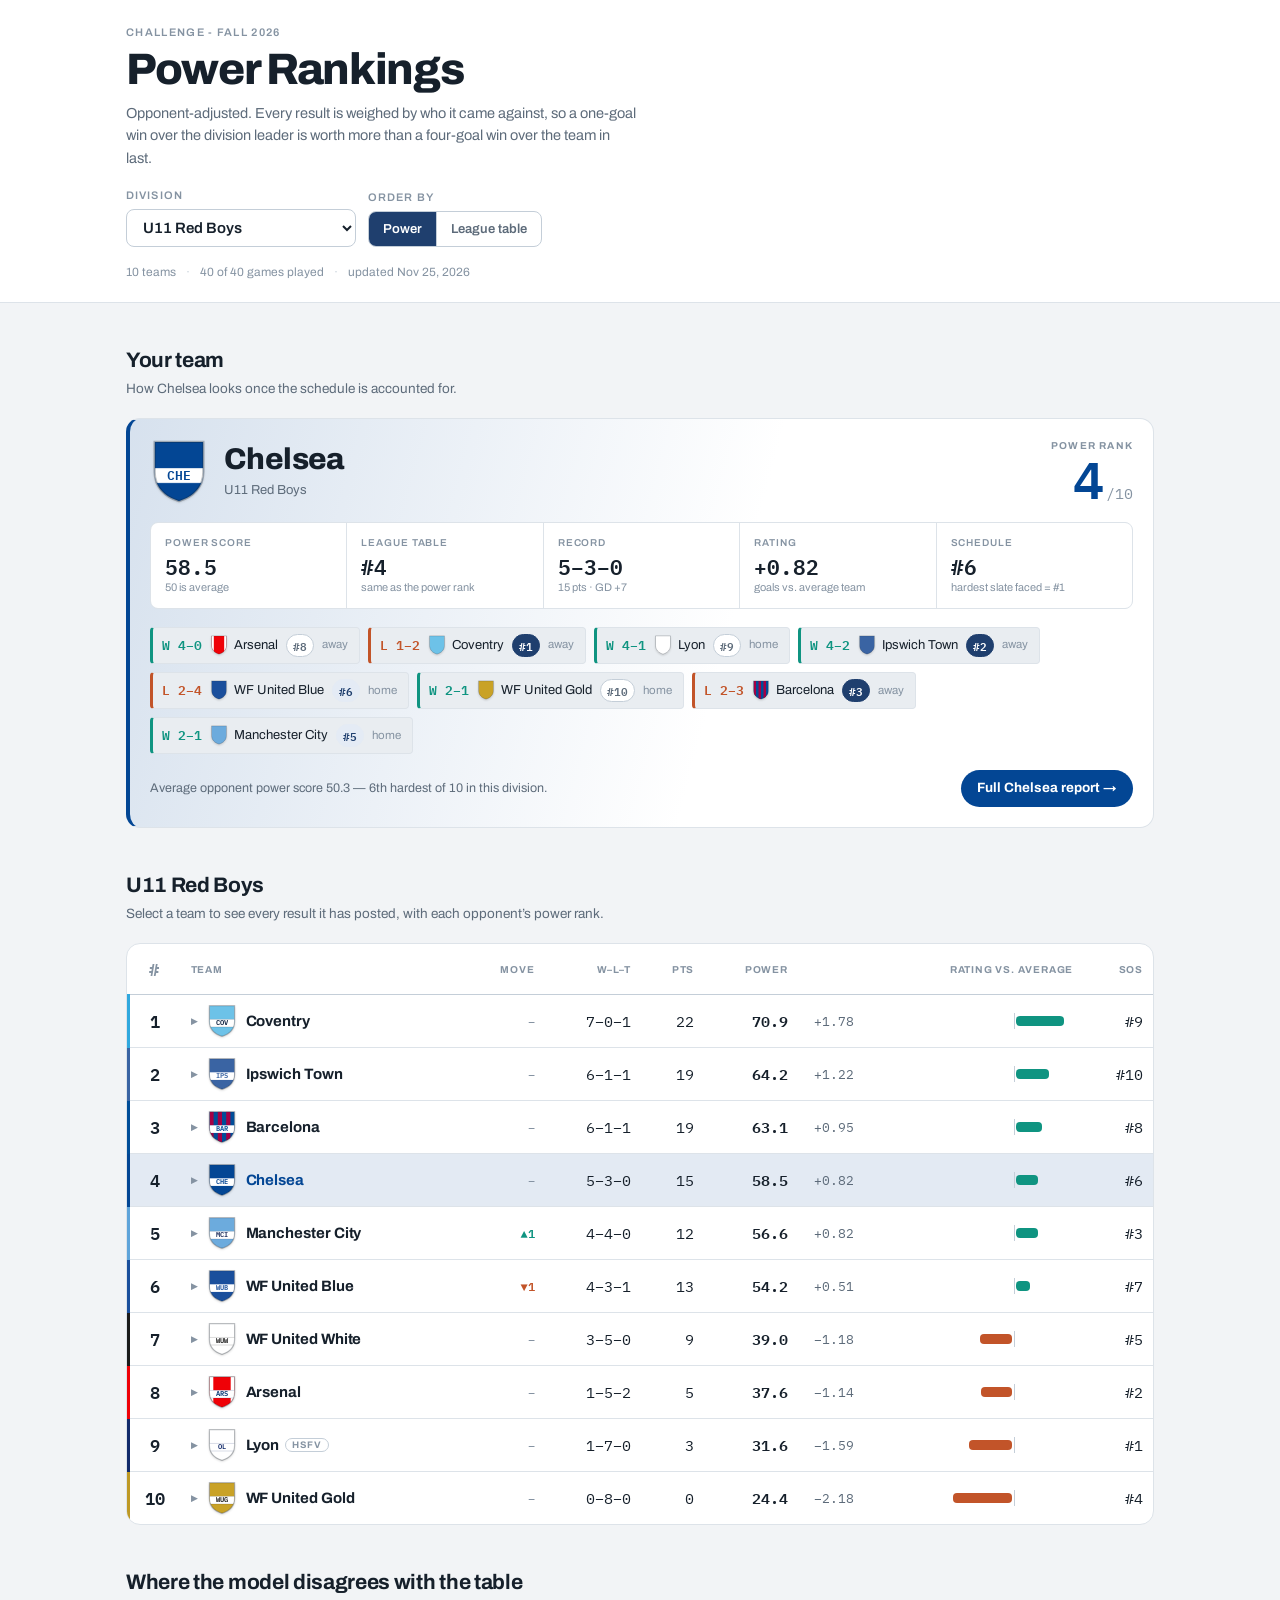
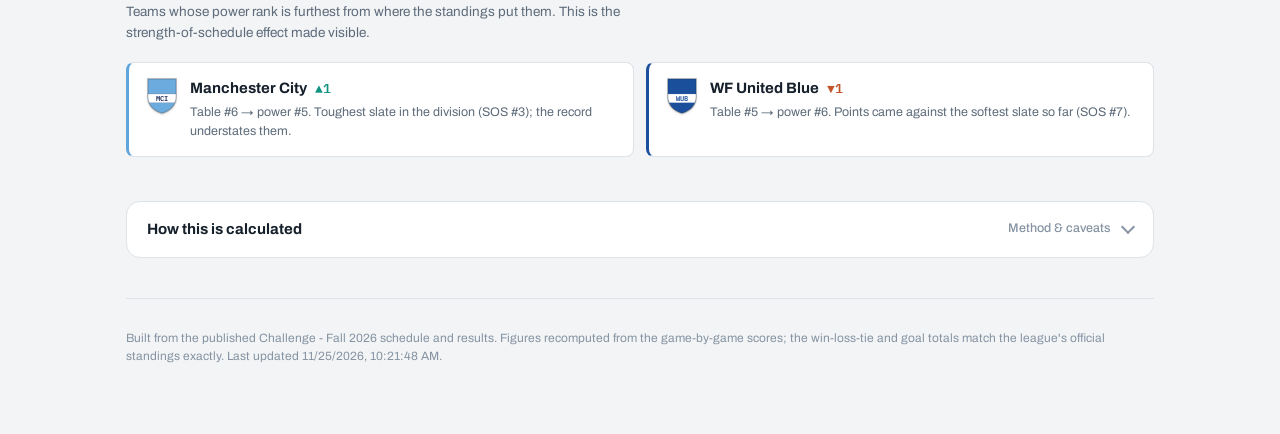
==== commit e2d1ab52: "Refresh rankings" ====
--- a/index.html
+++ b/index.html
@@ -1010,7 +1010,7 @@
 </main>
 
 <script>
-  const DATA = {"league":"Challenge - Fall 2026","generated_at":"2026-11-24T21:29:29+00:00","source_url":"https://playmetricssports.com/g/leagues/1321-2470-07598d11/teams/64255/team_view.html","featured_division":19780,"featured_team":64255,"settings":{"massey_weight":0.6,"colley_weight":0.4,"ridge":1.0,"goal_cap":4,"margin_cap":4,"margin_step":0.5},"divisions":[{"id":19774,"name":"U9 Gray Boys","gender":"M","games_played":32,"games_total":32,"rounds_complete":8,"games_moved":0,"teams":[{"id":69506,"league_team_id":64205,"name":"U09 (17) NCFCY Strikers DCH","short":"Strikers","url":"https://playmetricssports.com/g/leagues/1321-2470-07598d11/teams/64205/team_view.html","power_rank":1,"power_score":68.7,"rating":1.76,"colley":0.75,"sos":44.8,"sos_rank":8,"table_rank":1,"movement":0,"record":{"gp":8,"w":7,"l":1,"t":0,"gf":31,"ga":17,"gd":20,"pts":21},"resume":[{"opponent":"Corinthians","opponent_id":69495,"opponent_rank":8,"quality":"weak","home":false,"gf":4,"ga":1,"outcome":"W","date":"Aug 23, 2026","round":"Round 1"},{"opponent":"Fortaleza","opponent_id":69509,"opponent_rank":7,"quality":"weak","home":false,"gf":6,"ga":2,"outcome":"W","date":"Aug 30, 2026","round":"Round 2"},{"opponent":"Botafogo","opponent_id":69494,"opponent_rank":4,"quality":"middle","home":true,"gf":4,"ga":3,"outcome":"W","date":"Sep 13, 2026","round":"Round 3"},{"opponent":"Flamengo","opponent_id":69497,"opponent_rank":5,"quality":"middle","home":false,"gf":3,"ga":4,"outcome":"L","date":"Sep 20, 2026","round":"Round 4"},{"opponent":"Bahia","opponent_id":69493,"opponent_rank":2,"quality":"strong","home":true,"gf":5,"ga":1,"outcome":"W","date":"Sep 27, 2026","round":"Round 5"},{"opponent":"Cruzeiro","opponent_id":69496,"opponent_rank":3,"quality":"middle","home":false,"gf":5,"ga":4,"outcome":"W","date":"Oct  4, 2026","round":"Round 6"},{"opponent":"Sao Paolo","opponent_id":69508,"opponent_rank":6,"quality":"weak","home":true,"gf":6,"ga":2,"outcome":"W","date":"Oct 18, 2026","round":"Round 7"},{"opponent":"Corinthians","opponent_id":69495,"opponent_rank":8,"quality":"weak","home":true,"gf":4,"ga":0,"outcome":"W","date":"Oct 25, 2026","round":"Round 8"}],"org":"NCFC","host":true,"site":"DCH","girls":false,"key":"strikers","identity":{"pattern":"solid","colors":["#8C3B2F","#FFFFFF","#FFFFFF"],"code":"STR","real":false,"source":"palette","accent":{"light":"#8C3B2F","dark":"#CB7366"}}},{"id":69493,"league_team_id":64192,"name":"U09 (17) NCFCY Bahia FC","short":"Bahia","url":"https://playmetricssports.com/g/leagues/1321-2470-07598d11/teams/64192/team_view.html","power_rank":2,"power_score":66.7,"rating":1.33,"colley":0.771,"sos":48.1,"sos_rank":7,"table_rank":2,"movement":0,"record":{"gp":8,"w":7,"l":1,"t":0,"gf":26,"ga":13,"gd":13,"pts":21},"resume":[{"opponent":"Flamengo","opponent_id":69497,"opponent_rank":5,"quality":"middle","home":true,"gf":4,"ga":3,"outcome":"W","date":"Aug 23, 2026","round":"Round 1"},{"opponent":"Cruzeiro","opponent_id":69496,"opponent_rank":3,"quality":"middle","home":true,"gf":4,"ga":0,"outcome":"W","date":"Aug 30, 2026","round":"Round 2"},{"opponent":"Corinthians","opponent_id":69495,"opponent_rank":8,"quality":"weak","home":false,"gf":5,"ga":1,"outcome":"W","date":"Sep 13, 2026","round":"Round 3"},{"opponent":"Botafogo","opponent_id":69494,"opponent_rank":4,"quality":"middle","home":true,"gf":4,"ga":3,"outcome":"W","date":"Sep 20, 2026","round":"Round 4"},{"opponent":"Strikers","opponent_id":69506,"opponent_rank":1,"quality":"strong","home":false,"gf":1,"ga":5,"outcome":"L","date":"Sep 27, 2026","round":"Round 5"},{"opponent":"Sao Paolo","opponent_id":69508,"opponent_rank":6,"quality":"weak","home":false,"gf":2,"ga":0,"outcome":"W","date":"Oct  4, 2026","round":"Round 6"},{"opponent":"Fortaleza","opponent_id":69509,"opponent_rank":7,"quality":"weak","home":true,"gf":4,"ga":0,"outcome":"W","date":"Oct 18, 2026","round":"Round 7"},{"opponent":"Flamengo","opponent_id":69497,"opponent_rank":5,"quality":"middle","home":false,"gf":3,"ga":2,"outcome":"W","date":"Oct 25, 2026","round":"Round 8"}],"org":"NCFC","host":true,"site":"","girls":false,"key":"bahia","identity":{"pattern":"hoops","colors":["#0A54A0","#E30613","#FFFFFF"],"code":"BAH","real":true,"source":"club","accent":{"light":"#0A54A0","dark":"#2C8EF2"}}},{"id":69496,"league_team_id":64195,"name":"U09 (17) NCFCY Cruzeiro FC","short":"Cruzeiro","url":"https://playmetricssports.com/g/leagues/1321-2470-07598d11/teams/64195/team_view.html","power_rank":3,"power_score":59.2,"rating":0.8,"colley":0.638,"sos":49.7,"sos_rank":5,"table_rank":3,"movement":0,"record":{"gp":8,"w":5,"l":2,"t":1,"gf":24,"ga":19,"gd":7,"pts":16},"resume":[{"opponent":"Botafogo","opponent_id":69494,"opponent_rank":4,"quality":"middle","home":false,"gf":5,"ga":4,"outcome":"W","date":"Aug 23, 2026","round":"Round 1"},{"opponent":"Bahia","opponent_id":69493,"opponent_rank":2,"quality":"strong","home":false,"gf":0,"ga":4,"outcome":"L","date":"Aug 30, 2026","round":"Round 2"},{"opponent":"Sao Paolo","opponent_id":69508,"opponent_rank":6,"quality":"weak","home":true,"gf":5,"ga":3,"outcome":"W","date":"Sep 13, 2026","round":"Round 3"},{"opponent":"Fortaleza","opponent_id":69509,"opponent_rank":7,"quality":"weak","home":false,"gf":2,"ga":2,"outcome":"T","date":"Sep 20, 2026","round":"Round 4"},{"opponent":"Flamengo","opponent_id":69497,"opponent_rank":5,"quality":"middle","home":true,"gf":5,"ga":1,"outcome":"W","date":"Sep 27, 2026","round":"Round 5"},{"opponent":"Strikers","opponent_id":69506,"opponent_rank":1,"quality":"strong","home":true,"gf":4,"ga":5,"outcome":"L","date":"Oct  4, 2026","round":"Round 6"},{"opponent":"Corinthians","opponent_id":69495,"opponent_rank":8,"quality":"weak","home":false,"gf":4,"ga":0,"outcome":"W","date":"Oct 18, 2026","round":"Round 7"},{"opponent":"Botafogo","opponent_id":69494,"opponent_rank":4,"quality":"middle","home":true,"gf":2,"ga":1,"outcome":"W","date":"Oct 25, 2026","round":"Round 8"}],"org":"NCFC","host":true,"site":"","girls":false,"key":"cruzeiro","identity":{"pattern":"solid","colors":["#0B5BA9","#FFFFFF","#FFFFFF"],"code":"CRU","real":true,"source":"club","accent":{"light":"#0B5BA9","dark":"#278EF1"}}},{"id":69494,"league_team_id":64193,"name":"U09 (17) NCFCY Botafogo FC","short":"Botafogo","url":"https://playmetricssports.com/g/leagues/1321-2470-07598d11/teams/64193/team_view.html","power_rank":4,"power_score":56.5,"rating":0.98,"colley":0.513,"sos":50.3,"sos_rank":4,"table_rank":4,"movement":0,"record":{"gp":8,"w":4,"l":4,"t":0,"gf":27,"ga":22,"gd":9,"pts":12},"resume":[{"opponent":"Cruzeiro","opponent_id":69496,"opponent_rank":3,"quality":"middle","home":true,"gf":4,"ga":5,"outcome":"L","date":"Aug 23, 2026","round":"Round 1"},{"opponent":"Corinthians","opponent_id":69495,"opponent_rank":8,"quality":"weak","home":true,"gf":7,"ga":3,"outcome":"W","date":"Aug 30, 2026","round":"Round 2"},{"opponent":"Strikers","opponent_id":69506,"opponent_rank":1,"quality":"strong","home":false,"gf":3,"ga":4,"outcome":"L","date":"Sep 13, 2026","round":"Round 3"},{"opponent":"Bahia","opponent_id":69493,"opponent_rank":2,"quality":"strong","home":false,"gf":3,"ga":4,"outcome":"L","date":"Sep 20, 2026","round":"Round 4"},{"opponent":"Sao Paolo","opponent_id":69508,"opponent_rank":6,"quality":"weak","home":true,"gf":5,"ga":1,"outcome":"W","date":"Sep 27, 2026","round":"Round 5"},{"opponent":"Flamengo","opponent_id":69497,"opponent_rank":5,"quality":"middle","home":true,"gf":5,"ga":4,"outcome":"W","date":"Oct 18, 2026","round":"Round 7"},{"opponent":"Cruzeiro","opponent_id":69496,"opponent_rank":3,"quality":"middle","home":false,"gf":1,"ga":2,"outcome":"L","date":"Oct 25, 2026","round":"Round 8"},{"opponent":"Fortaleza","opponent_id":69509,"opponent_rank":7,"quality":"weak","home":false,"gf":4,"ga":0,"outcome":"W","date":"Oct 31, 2026","round":"Round 6"}],"org":"NCFC","host":true,"site":"","girls":false,"key":"botafogo","identity":{"pattern":"stripes","colors":["#000000","#FFFFFF","#FFFFFF"],"code":"BOT","real":true,"source":"club","accent":{"light":"#000000","dark":"#8C8C8C"}}},{"id":69497,"league_team_id":64196,"name":"U09 (17) NCFCY Flamengo FC","short":"Flamengo","url":"https://playmetricssports.com/g/leagues/1321-2470-07598d11/teams/64196/team_view.html","power_rank":5,"power_score":51.4,"rating":0.33,"colley":0.479,"sos":51.9,"sos_rank":2,"table_rank":5,"movement":0,"record":{"gp":8,"w":3,"l":4,"t":1,"gf":25,"ga":21,"gd":2,"pts":10},"resume":[{"opponent":"Bahia","opponent_id":69493,"opponent_rank":2,"quality":"strong","home":false,"gf":3,"ga":4,"outcome":"L","date":"Aug 23, 2026","round":"Round 1"},{"opponent":"Sao Paolo","opponent_id":69508,"opponent_rank":6,"quality":"weak","home":false,"gf":3,"ga":3,"outcome":"T","date":"Aug 30, 2026","round":"Round 2"},{"opponent":"Fortaleza","opponent_id":69509,"opponent_rank":7,"quality":"weak","home":true,"gf":4,"ga":0,"outcome":"W","date":"Sep 13, 2026","round":"Round 3"},{"opponent":"Strikers","opponent_id":69506,"opponent_rank":1,"quality":"strong","home":true,"gf":4,"ga":3,"outcome":"W","date":"Sep 20, 2026","round":"Round 4"},{"opponent":"Cruzeiro","opponent_id":69496,"opponent_rank":3,"quality":"middle","home":false,"gf":1,"ga":5,"outcome":"L","date":"Sep 27, 2026","round":"Round 5"},{"opponent":"Botafogo","opponent_id":69494,"opponent_rank":4,"quality":"middle","home":false,"gf":4,"ga":5,"outcome":"L","date":"Oct 18, 2026","round":"Round 7"},{"opponent":"Bahia","opponent_id":69493,"opponent_rank":2,"quality":"strong","home":true,"gf":2,"ga":3,"outcome":"L","date":"Oct 25, 2026","round":"Round 8"},{"opponent":"Corinthians","opponent_id":69495,"opponent_rank":8,"quality":"weak","home":true,"gf":4,"ga":0,"outcome":"W","date":"Oct 31, 2026","round":"Round 6"}],"org":"NCFC","host":true,"site":"","girls":false,"key":"flamengo","identity":{"pattern":"hoops","colors":["#C52613","#000000","#FFFFFF"],"code":"FLA","real":true,"source":"club","accent":{"light":"#C52613","dark":"#ED5B4A"}}},{"id":69508,"league_team_id":64207,"name":"U09 (17) NCFCY Sao Paolo HSFV","short":"Sao Paolo","url":"https://playmetricssports.com/g/leagues/1321-2470-07598d11/teams/64207/team_view.html","power_rank":6,"power_score":38.4,"rating":-1.07,"colley":0.342,"sos":49.2,"sos_rank":6,"table_rank":6,"movement":0,"record":{"gp":8,"w":2,"l":5,"t":1,"gf":18,"ga":24,"gd":-9,"pts":7},"resume":[{"opponent":"Fortaleza","opponent_id":69509,"opponent_rank":7,"quality":"weak","home":true,"gf":2,"ga":4,"outcome":"L","date":"Aug 23, 2026","round":"Round 1"},{"opponent":"Flamengo","opponent_id":69497,"opponent_rank":5,"quality":"middle","home":true,"gf":3,"ga":3,"outcome":"T","date":"Aug 30, 2026","round":"Round 2"},{"opponent":"Cruzeiro","opponent_id":69496,"opponent_rank":3,"quality":"middle","home":false,"gf":3,"ga":5,"outcome":"L","date":"Sep 13, 2026","round":"Round 3"},{"opponent":"Corinthians","opponent_id":69495,"opponent_rank":8,"quality":"weak","home":true,"gf":5,"ga":1,"outcome":"W","date":"Sep 20, 2026","round":"Round 4"},{"opponent":"Botafogo","opponent_id":69494,"opponent_rank":4,"quality":"middle","home":false,"gf":1,"ga":5,"outcome":"L","date":"Sep 27, 2026","round":"Round 5"},{"opponent":"Bahia","opponent_id":69493,"opponent_rank":2,"quality":"strong","home":true,"gf":0,"ga":2,"outcome":"L","date":"Oct  4, 2026","round":"Round 6"},{"opponent":"Strikers","opponent_id":69506,"opponent_rank":1,"quality":"strong","home":false,"gf":2,"ga":6,"outcome":"L","date":"Oct 18, 2026","round":"Round 7"},{"opponent":"Fortaleza","opponent_id":69509,"opponent_rank":7,"quality":"weak","home":false,"gf":3,"ga":2,"outcome":"W","date":"Oct 25, 2026","round":"Round 8"}],"org":"NCFC","host":true,"site":"HSFV","girls":false,"key":"saopaolo","identity":{"pattern":"hoops","colors":["#FFFFFF","#E30613","#000000"],"code":"SAO","real":true,"source":"club","accent":{"light":"#E30613","dark":"#FA4A55"}}},{"id":69509,"league_team_id":64208,"name":"U09 (17) NCFCY Fortaleza FC","short":"Fortaleza","url":"https://playmetricssports.com/g/leagues/1321-2470-07598d11/teams/64208/team_view.html","power_rank":7,"power_score":31.8,"rating":-1.71,"colley":0.258,"sos":50.8,"sos_rank":3,"table_rank":7,"movement":0,"record":{"gp":8,"w":1,"l":6,"t":1,"gf":12,"ga":26,"gd":-16,"pts":4},"resume":[{"opponent":"Sao Paolo","opponent_id":69508,"opponent_rank":6,"quality":"weak","home":false,"gf":4,"ga":2,"outcome":"W","date":"Aug 23, 2026","round":"Round 1"},{"opponent":"Strikers","opponent_id":69506,"opponent_rank":1,"quality":"strong","home":true,"gf":2,"ga":6,"outcome":"L","date":"Aug 30, 2026","round":"Round 2"},{"opponent":"Flamengo","opponent_id":69497,"opponent_rank":5,"quality":"middle","home":false,"gf":0,"ga":4,"outcome":"L","date":"Sep 13, 2026","round":"Round 3"},{"opponent":"Cruzeiro","opponent_id":69496,"opponent_rank":3,"quality":"middle","home":true,"gf":2,"ga":2,"outcome":"T","date":"Sep 20, 2026","round":"Round 4"},{"opponent":"Corinthians","opponent_id":69495,"opponent_rank":8,"quality":"weak","home":false,"gf":2,"ga":3,"outcome":"L","date":"Sep 27, 2026","round":"Round 5"},{"opponent":"Bahia","opponent_id":69493,"opponent_rank":2,"quality":"strong","home":false,"gf":0,"ga":4,"outcome":"L","date":"Oct 18, 2026","round":"Round 7"},{"opponent":"Sao Paolo","opponent_id":69508,"opponent_rank":6,"quality":"weak","home":true,"gf":2,"ga":3,"outcome":"L","date":"Oct 25, 2026","round":"Round 8"},{"opponent":"Botafogo","opponent_id":69494,"opponent_rank":4,"quality":"middle","home":true,"gf":0,"ga":4,"outcome":"L","date":"Oct 31, 2026","round":"Round 6"}],"org":"NCFC","host":true,"site":"","girls":false,"key":"fortaleza","identity":{"pattern":"stripes","colors":["#0A2C6B","#E30613","#FFFFFF"],"code":"FOR","real":true,"source":"club","accent":{"light":"#0A2C6B","dark":"#538AEF"}}},{"id":69495,"league_team_id":64194,"name":"U09 (17) NCFCY Corinthians FC","short":"Corinthians","url":"https://playmetricssports.com/g/leagues/1321-2470-07598d11/teams/64194/team_view.html","power_rank":8,"power_score":27.1,"rating":-2.42,"colley":0.25,"sos":55.2,"sos_rank":1,"table_rank":8,"movement":0,"record":{"gp":8,"w":1,"l":7,"t":0,"gf":9,"ga":30,"gd":-26,"pts":3},"resume":[{"opponent":"Strikers","opponent_id":69506,"opponent_rank":1,"quality":"strong","home":true,"gf":1,"ga":4,"outcome":"L","date":"Aug 23, 2026","round":"Round 1"},{"opponent":"Botafogo","opponent_id":69494,"opponent_rank":4,"quality":"middle","home":false,"gf":3,"ga":7,"outcome":"L","date":"Aug 30, 2026","round":"Round 2"},{"opponent":"Bahia","opponent_id":69493,"opponent_rank":2,"quality":"strong","home":true,"gf":1,"ga":5,"outcome":"L","date":"Sep 13, 2026","round":"Round 3"},{"opponent":"Sao Paolo","opponent_id":69508,"opponent_rank":6,"quality":"weak","home":false,"gf":1,"ga":5,"outcome":"L","date":"Sep 20, 2026","round":"Round 4"},{"opponent":"Fortaleza","opponent_id":69509,"opponent_rank":7,"quality":"weak","home":true,"gf":3,"ga":2,"outcome":"W","date":"Sep 27, 2026","round":"Round 5"},{"opponent":"Cruzeiro","opponent_id":69496,"opponent_rank":3,"quality":"middle","home":true,"gf":0,"ga":4,"outcome":"L","date":"Oct 18, 2026","round":"Round 7"},{"opponent":"Strikers","opponent_id":69506,"opponent_rank":1,"quality":"strong","home":false,"gf":0,"ga":4,"outcome":"L","date":"Oct 25, 2026","round":"Round 8"},{"opponent":"Flamengo","opponent_id":69497,"opponent_rank":5,"quality":"middle","home":false,"gf":0,"ga":4,"outcome":"L","date":"Oct 31, 2026","round":"Round 6"}],"org":"NCFC","host":true,"site":"","girls":false,"key":"corinthians","identity":{"pattern":"solid","colors":["#FFFFFF","#000000","#000000"],"code":"COR","real":true,"source":"club","accent":{"light":"#000000","dark":"#8C8C8C"}}}],"upcoming":[]},{"id":19775,"name":"U9 Girls","gender":"F","games_played":32,"games_total":32,"rounds_complete":8,"games_moved":0,"teams":[{"id":69511,"league_team_id":64209,"name":"U09 (17) NCFCY Current HSFV G","short":"Current","url":"https://playmetricssports.com/g/leagues/1321-2470-07598d11/teams/64209/team_view.html","power_rank":1,"power_score":78.3,"rating":2.01,"colley":0.808,"sos":45.0,"sos_rank":8,"table_rank":1,"movement":0,"record":{"gp":8,"w":7,"l":0,"t":1,"gf":29,"ga":10,"gd":21,"pts":22},"resume":[{"opponent":"Trinity","opponent_id":69489,"opponent_rank":7,"quality":"weak","home":true,"gf":4,"ga":1,"outcome":"W","date":"Aug 23, 2026","round":"Round 1"},{"opponent":"Sporting","opponent_id":69491,"opponent_rank":6,"quality":"weak","home":true,"gf":4,"ga":2,"outcome":"W","date":"Sep 12, 2026","round":"Round 3"},{"opponent":"Sun","opponent_id":69490,"opponent_rank":3,"quality":"middle","home":false,"gf":4,"ga":0,"outcome":"W","date":"Sep 13, 2026","round":"Round 3"},{"opponent":"Teal","opponent_id":69625,"opponent_rank":2,"quality":"strong","home":false,"gf":1,"ga":1,"outcome":"T","date":"Sep 19, 2026","round":"Round 4"},{"opponent":"WF United Red","opponent_id":69492,"opponent_rank":4,"quality":"middle","home":true,"gf":5,"ga":2,"outcome":"W","date":"Oct 18, 2026","round":"Round 7"},{"opponent":"Brooklyn","opponent_id":69488,"opponent_rank":5,"quality":"middle","home":true,"gf":4,"ga":2,"outcome":"W","date":"Oct 24, 2026","round":"Round 4"},{"opponent":"Trinity","opponent_id":69489,"opponent_rank":7,"quality":"weak","home":false,"gf":5,"ga":2,"outcome":"W","date":"Oct 25, 2026","round":"Round 8"},{"opponent":"WF United Black","opponent_id":69505,"opponent_rank":8,"quality":"weak","home":false,"gf":4,"ga":0,"outcome":"W","date":"Oct 31, 2026","round":"Round 6"}],"org":"NCFC","host":true,"site":"HSFV","girls":true,"key":"current","identity":{"pattern":"solid","colors":["#008C95","#C8102E","#FFFFFF"],"code":"KC","real":true,"source":"club","accent":{"light":"#008C95","dark":"#009AA4"}}},{"id":69625,"league_team_id":64211,"name":"U09 (17) TFA Teal G","short":"Teal","url":"https://playmetricssports.com/g/leagues/1321-2470-07598d11/teams/64211/team_view.html","power_rank":2,"power_score":63.9,"rating":1.01,"colley":0.646,"sos":48.8,"sos_rank":6,"table_rank":2,"movement":0,"record":{"gp":8,"w":4,"l":1,"t":3,"gf":25,"ga":18,"gd":10,"pts":15},"resume":[{"opponent":"Sun","opponent_id":69490,"opponent_rank":3,"quality":"middle","home":false,"gf":6,"ga":4,"outcome":"W","date":"Aug 23, 2026","round":"Round 1"},{"opponent":"WF United Red","opponent_id":69492,"opponent_rank":4,"quality":"middle","home":false,"gf":3,"ga":5,"outcome":"L","date":"Aug 30, 2026","round":"Round 2"},{"opponent":"Brooklyn","opponent_id":69488,"opponent_rank":5,"quality":"middle","home":true,"gf":4,"ga":2,"outcome":"W","date":"Sep 13, 2026","round":"Round 3"},{"opponent":"Current","opponent_id":69511,"opponent_rank":1,"quality":"strong","home":true,"gf":1,"ga":1,"outcome":"T","date":"Sep 19, 2026","round":"Round 4"},{"opponent":"Trinity","opponent_id":69489,"opponent_rank":7,"quality":"weak","home":false,"gf":1,"ga":1,"outcome":"T","date":"Sep 20, 2026","round":"Round 4"},{"opponent":"Sporting","opponent_id":69491,"opponent_rank":6,"quality":"weak","home":false,"gf":5,"ga":1,"outcome":"W","date":"Oct  3, 2026","round":"Round 6"},{"opponent":"WF United Black","opponent_id":69505,"opponent_rank":8,"quality":"weak","home":true,"gf":4,"ga":4,"outcome":"T","date":"Oct 18, 2026","round":"Round 7"},{"opponent":"Sun","opponent_id":69490,"opponent_rank":3,"quality":"middle","home":true,"gf":5,"ga":1,"outcome":"W","date":"Oct 25, 2026","round":"Round 8"}],"org":"TFA","host":false,"site":"","girls":true,"key":"teal","identity":{"pattern":"solid","colors":["#0E8C8C","#FFFFFF","#FFFFFF"],"code":"TEA","real":false,"source":"name","accent":{"light":"#0E8C8C","dark":"#109B9B"}}},{"id":69490,"league_team_id":64189,"name":"U09 (17) NCFCY Sun FC G","short":"Sun","url":"https://playmetricssports.com/g/leagues/1321-2470-07598d11/teams/64189/team_view.html","power_rank":3,"power_score":54.6,"rating":0.1,"colley":0.604,"sos":51.2,"sos_rank":3,"table_rank":3,"movement":0,"record":{"gp":8,"w":5,"l":3,"t":0,"gf":23,"ga":21,"gd":0,"pts":15},"resume":[{"opponent":"Teal","opponent_id":69625,"opponent_rank":2,"quality":"strong","home":true,"gf":4,"ga":6,"outcome":"L","date":"Aug 23, 2026","round":"Round 1"},{"opponent":"Brooklyn","opponent_id":69488,"opponent_rank":5,"quality":"middle","home":false,"gf":3,"ga":2,"outcome":"W","date":"Aug 30, 2026","round":"Round 2"},{"opponent":"Current","opponent_id":69511,"opponent_rank":1,"quality":"strong","home":true,"gf":0,"ga":4,"outcome":"L","date":"Sep 13, 2026","round":"Round 3"},{"opponent":"WF United Black","opponent_id":69505,"opponent_rank":8,"quality":"weak","home":false,"gf":5,"ga":2,"outcome":"W","date":"Sep 20, 2026","round":"Round 4"},{"opponent":"WF United Red","opponent_id":69492,"opponent_rank":4,"quality":"middle","home":true,"gf":4,"ga":3,"outcome":"W","date":"Sep 27, 2026","round":"Round 5"},{"opponent":"Trinity","opponent_id":69489,"opponent_rank":7,"quality":"weak","home":false,"gf":3,"ga":1,"outcome":"W","date":"Oct  4, 2026","round":"Round 6"},{"opponent":"Sporting","opponent_id":69491,"opponent_rank":6,"quality":"weak","home":true,"gf":4,"ga":1,"outcome":"W","date":"Oct 18, 2026","round":"Round 7"},{"opponent":"Teal","opponent_id":69625,"opponent_rank":2,"quality":"strong","home":false,"gf":1,"ga":5,"outcome":"L","date":"Oct 25, 2026","round":"Round 8"}],"org":"NCFC","host":true,"site":"","girls":true,"key":"sun","identity":{"pattern":"solid","colors":["#93531C","#1B1B1B","#FFFFFF"],"code":"SUN","real":false,"source":"palette","accent":{"light":"#93531C","dark":"#CF7527"}}},{"id":69492,"league_team_id":64191,"name":"U09 (17) NCFCY WF United Red G","short":"WF United Red","url":"https://playmetricssports.com/g/leagues/1321-2470-07598d11/teams/64191/team_view.html","power_rank":4,"power_score":53.9,"rating":0.35,"colley":0.525,"sos":46.9,"sos_rank":7,"table_rank":4,"movement":0,"record":{"gp":8,"w":4,"l":3,"t":1,"gf":22,"ga":18,"gd":5,"pts":13},"resume":[{"opponent":"WF United Black","opponent_id":69505,"opponent_rank":8,"quality":"weak","home":false,"gf":5,"ga":1,"outcome":"W","date":"Aug 23, 2026","round":"Round 1"},{"opponent":"Teal","opponent_id":69625,"opponent_rank":2,"quality":"strong","home":true,"gf":5,"ga":3,"outcome":"W","date":"Aug 30, 2026","round":"Round 2"},{"opponent":"Trinity","opponent_id":69489,"opponent_rank":7,"quality":"weak","home":false,"gf":2,"ga":3,"outcome":"L","date":"Sep 13, 2026","round":"Round 3"},{"opponent":"Sporting","opponent_id":69491,"opponent_rank":6,"quality":"weak","home":true,"gf":3,"ga":1,"outcome":"W","date":"Sep 20, 2026","round":"Round 4"},{"opponent":"Sun","opponent_id":69490,"opponent_rank":3,"quality":"middle","home":false,"gf":3,"ga":4,"outcome":"L","date":"Sep 27, 2026","round":"Round 5"},{"opponent":"Current","opponent_id":69511,"opponent_rank":1,"quality":"strong","home":false,"gf":2,"ga":5,"outcome":"L","date":"Oct 18, 2026","round":"Round 7"},{"opponent":"WF United Black","opponent_id":69505,"opponent_rank":8,"quality":"weak","home":true,"gf":3,"ga":1,"outcome":"W","date":"Oct 24, 2026","round":"Round 8"},{"opponent":"Brooklyn","opponent_id":69488,"opponent_rank":5,"quality":"middle","home":true,"gf":1,"ga":1,"outcome":"T","date":"Oct 31, 2026","round":"Round 6"}],"org":"NCFC","host":true,"site":"","girls":true,"key":"wfunitedred","identity":{"pattern":"solid","colors":["#C8102E","#FFFFFF","#FFFFFF"],"code":"WUR","real":false,"source":"name","accent":{"light":"#C8102E","dark":"#F1536D"}}},{"id":69488,"league_team_id":64187,"name":"U09 (17) NCFCY Brooklyn FC G","short":"Brooklyn","url":"https://playmetricssports.com/g/leagues/1321-2470-07598d11/teams/64187/team_view.html","power_rank":5,"power_score":43.0,"rating":-0.37,"colley":0.396,"sos":49.4,"sos_rank":5,"table_rank":5,"movement":0,"record":{"gp":8,"w":2,"l":4,"t":2,"gf":15,"ga":19,"gd":-3,"pts":8},"resume":[{"opponent":"Sporting","opponent_id":69491,"opponent_rank":6,"quality":"weak","home":true,"gf":0,"ga":4,"outcome":"L","date":"Aug 23, 2026","round":"Round 1"},{"opponent":"Sun","opponent_id":69490,"opponent_rank":3,"quality":"middle","home":true,"gf":2,"ga":3,"outcome":"L","date":"Aug 30, 2026","round":"Round 2"},{"opponent":"Teal","opponent_id":69625,"opponent_rank":2,"quality":"strong","home":false,"gf":2,"ga":4,"outcome":"L","date":"Sep 13, 2026","round":"Round 3"},{"opponent":"WF United Black","opponent_id":69505,"opponent_rank":8,"quality":"weak","home":true,"gf":2,"ga":0,"outcome":"W","date":"Sep 27, 2026","round":"Round 5"},{"opponent":"Trinity","opponent_id":69489,"opponent_rank":7,"quality":"weak","home":true,"gf":5,"ga":1,"outcome":"W","date":"Oct 18, 2026","round":"Round 7"},{"opponent":"Current","opponent_id":69511,"opponent_rank":1,"quality":"strong","home":false,"gf":2,"ga":4,"outcome":"L","date":"Oct 24, 2026","round":"Round 4"},{"opponent":"Sporting","opponent_id":69491,"opponent_rank":6,"quality":"weak","home":false,"gf":2,"ga":2,"outcome":"T","date":"Oct 25, 2026","round":"Round 8"},{"opponent":"WF United Red","opponent_id":69492,"opponent_rank":4,"quality":"middle","home":false,"gf":1,"ga":1,"outcome":"T","date":"Oct 31, 2026","round":"Round 6"}],"org":"NCFC","host":true,"site":"","girls":true,"key":"brooklyn","identity":{"pattern":"solid","colors":["#33566E","#FFFFFF","#FFFFFF"],"code":"BRO","real":false,"source":"palette","accent":{"light":"#33566E","dark":"#5E92B5"}}},{"id":69491,"league_team_id":64190,"name":"U09 (17) NCFCY Sporting G","short":"Sporting","url":"https://playmetricssports.com/g/leagues/1321-2470-07598d11/teams/64190/team_view.html","power_rank":6,"power_score":38.4,"rating":-0.74,"colley":0.354,"sos":50.6,"sos_rank":4,"table_rank":6,"movement":0,"record":{"gp":8,"w":1,"l":4,"t":3,"gf":14,"ga":20,"gd":-7,"pts":6},"resume":[{"opponent":"Brooklyn","opponent_id":69488,"opponent_rank":5,"quality":"middle","home":false,"gf":4,"ga":0,"outcome":"W","date":"Aug 23, 2026","round":"Round 1"},{"opponent":"Current","opponent_id":69511,"opponent_rank":1,"quality":"strong","home":false,"gf":2,"ga":4,"outcome":"L","date":"Sep 12, 2026","round":"Round 3"},{"opponent":"WF United Black","opponent_id":69505,"opponent_rank":8,"quality":"weak","home":true,"gf":2,"ga":2,"outcome":"T","date":"Sep 13, 2026","round":"Round 3"},{"opponent":"WF United Red","opponent_id":69492,"opponent_rank":4,"quality":"middle","home":false,"gf":1,"ga":3,"outcome":"L","date":"Sep 20, 2026","round":"Round 4"},{"opponent":"Trinity","opponent_id":69489,"opponent_rank":7,"quality":"weak","home":true,"gf":1,"ga":1,"outcome":"T","date":"Sep 27, 2026","round":"Round 5"},{"opponent":"Teal","opponent_id":69625,"opponent_rank":2,"quality":"strong","home":true,"gf":1,"ga":5,"outcome":"L","date":"Oct  3, 2026","round":"Round 6"},{"opponent":"Sun","opponent_id":69490,"opponent_rank":3,"quality":"middle","home":false,"gf":1,"ga":4,"outcome":"L","date":"Oct 18, 2026","round":"Round 7"},{"opponent":"Brooklyn","opponent_id":69488,"opponent_rank":5,"quality":"middle","home":true,"gf":2,"ga":2,"outcome":"T","date":"Oct 25, 2026","round":"Round 8"}],"org":"NCFC","host":true,"site":"","girls":true,"key":"sporting","identity":{"pattern":"hoops","colors":["#008057","#FFFFFF","#FFFFFF"],"code":"SCP","real":true,"source":"club","accent":{"light":"#008057","dark":"#009F6C"}}},{"id":69489,"league_team_id":64188,"name":"U09 (17) NCFCY Trinity G","short":"Trinity","url":"https://playmetricssports.com/g/leagues/1321-2470-07598d11/teams/64188/team_view.html","power_rank":7,"power_score":38.4,"rating":-0.9,"colley":0.392,"sos":55.0,"sos_rank":1,"table_rank":7,"movement":0,"record":{"gp":8,"w":1,"l":4,"t":3,"gf":12,"ga":21,"gd":-11,"pts":6},"resume":[{"opponent":"Current","opponent_id":69511,"opponent_rank":1,"quality":"strong","home":false,"gf":1,"ga":4,"outcome":"L","date":"Aug 23, 2026","round":"Round 1"},{"opponent":"WF United Black","opponent_id":69505,"opponent_rank":8,"quality":"weak","home":false,"gf":2,"ga":2,"outcome":"T","date":"Aug 30, 2026","round":"Round 2"},{"opponent":"WF United Red","opponent_id":69492,"opponent_rank":4,"quality":"middle","home":true,"gf":3,"ga":2,"outcome":"W","date":"Sep 13, 2026","round":"Round 3"},{"opponent":"Teal","opponent_id":69625,"opponent_rank":2,"quality":"strong","home":true,"gf":1,"ga":1,"outcome":"T","date":"Sep 20, 2026","round":"Round 4"},{"opponent":"Sporting","opponent_id":69491,"opponent_rank":6,"quality":"weak","home":false,"gf":1,"ga":1,"outcome":"T","date":"Sep 27, 2026","round":"Round 5"},{"opponent":"Sun","opponent_id":69490,"opponent_rank":3,"quality":"middle","home":true,"gf":1,"ga":3,"outcome":"L","date":"Oct  4, 2026","round":"Round 6"},{"opponent":"Brooklyn","opponent_id":69488,"opponent_rank":5,"quality":"middle","home":false,"gf":1,"ga":5,"outcome":"L","date":"Oct 18, 2026","round":"Round 7"},{"opponent":"Current","opponent_id":69511,"opponent_rank":1,"quality":"strong","home":true,"gf":2,"ga":5,"outcome":"L","date":"Oct 25, 2026","round":"Round 8"}],"org":"NCFC","host":true,"site":"","girls":true,"key":"trinity","identity":{"pattern":"band","colors":["#6A3A70","#FFFFFF","#FFFFFF"],"code":"TRI","real":false,"source":"palette","accent":{"light":"#6A3A70","dark":"#B177B8"}}},{"id":69505,"league_team_id":64204,"name":"U09 (17) NCFCY WF United Black G","short":"WF United Black","url":"https://playmetricssports.com/g/leagues/1321-2470-07598d11/teams/64204/team_view.html","power_rank":8,"power_score":29.4,"rating":-1.46,"colley":0.275,"sos":53.1,"sos_rank":2,"table_rank":8,"movement":0,"record":{"gp":8,"w":0,"l":5,"t":3,"gf":12,"ga":25,"gd":-15,"pts":3},"resume":[{"opponent":"WF United Red","opponent_id":69492,"opponent_rank":4,"quality":"middle","home":true,"gf":1,"ga":5,"outcome":"L","date":"Aug 23, 2026","round":"Round 1"},{"opponent":"Trinity","opponent_id":69489,"opponent_rank":7,"quality":"weak","home":true,"gf":2,"ga":2,"outcome":"T","date":"Aug 30, 2026","round":"Round 2"},{"opponent":"Sporting","opponent_id":69491,"opponent_rank":6,"quality":"weak","home":false,"gf":2,"ga":2,"outcome":"T","date":"Sep 13, 2026","round":"Round 3"},{"opponent":"Sun","opponent_id":69490,"opponent_rank":3,"quality":"middle","home":true,"gf":2,"ga":5,"outcome":"L","date":"Sep 20, 2026","round":"Round 4"},{"opponent":"Brooklyn","opponent_id":69488,"opponent_rank":5,"quality":"middle","home":false,"gf":0,"ga":2,"outcome":"L","date":"Sep 27, 2026","round":"Round 5"},{"opponent":"Teal","opponent_id":69625,"opponent_rank":2,"quality":"strong","home":false,"gf":4,"ga":4,"outcome":"T","date":"Oct 18, 2026","round":"Round 7"},{"opponent":"WF United Red","opponent_id":69492,"opponent_rank":4,"quality":"middle","home":false,"gf":1,"ga":3,"outcome":"L","date":"Oct 24, 2026","round":"Round 8"},{"opponent":"Current","opponent_id":69511,"opponent_rank":1,"quality":"strong","home":true,"gf":0,"ga":4,"outcome":"L","date":"Oct 31, 2026","round":"Round 6"}],"org":"NCFC","host":true,"site":"","girls":true,"key":"wfunitedblack","identity":{"pattern":"solid","colors":["#1B1B1B","#FFFFFF","#FFFFFF"],"code":"WUB","real":false,"source":"name","accent":{"light":"#1B1B1B","dark":"#8B8B8B"}}}],"upcoming":[]},{"id":19776,"name":"U9 Red Boys","gender":"M","games_played":40,"games_total":40,"rounds_complete":8,"games_moved":0,"teams":[{"id":69621,"league_team_id":64210,"name":"U09 (17) FWSC United Lightning","short":"United Lightning","url":"https://playmetricssports.com/g/leagues/1321-2470-07598d11/teams/64210/team_view.html","power_rank":1,"power_score":75.1,"rating":2.89,"colley":0.896,"sos":49.9,"sos_rank":6,"table_rank":1,"movement":0,"record":{"gp":8,"w":8,"l":0,"t":0,"gf":32,"ga":16,"gd":26,"pts":24},"resume":[{"opponent":"Palmeiras","opponent_id":69500,"opponent_rank":2,"quality":"strong","home":true,"gf":6,"ga":2,"outcome":"W","date":"Aug 23, 2026","round":"Round 1"},{"opponent":"Remo","opponent_id":69502,"opponent_rank":8,"quality":"weak","home":false,"gf":5,"ga":1,"outcome":"W","date":"Sep 13, 2026","round":"Round 3"},{"opponent":"Teal","opponent_id":69641,"opponent_rank":9,"quality":"weak","home":false,"gf":5,"ga":1,"outcome":"W","date":"Sep 20, 2026","round":"Round 4"},{"opponent":"Predators","opponent_id":69507,"opponent_rank":3,"quality":"strong","home":false,"gf":5,"ga":1,"outcome":"W","date":"Sep 27, 2026","round":"Round 5"},{"opponent":"Santos","opponent_id":69501,"opponent_rank":7,"quality":"weak","home":true,"gf":4,"ga":0,"outcome":"W","date":"Oct  3, 2026","round":"Round 2"},{"opponent":"WF United White","opponent_id":69504,"opponent_rank":6,"quality":"middle","home":false,"gf":7,"ga":4,"outcome":"W","date":"Oct 18, 2026","round":"Round 7"},{"opponent":"Fluminense","opponent_id":69498,"opponent_rank":5,"quality":"middle","home":true,"gf":5,"ga":4,"outcome":"W","date":"Oct 25, 2026","round":"Round 8"},{"opponent":"WF United Blue","opponent_id":69503,"opponent_rank":4,"quality":"middle","home":true,"gf":5,"ga":3,"outcome":"W","date":"Oct 31, 2026","round":"Round 6"}],"org":"FWSC","host":false,"site":"","girls":false,"key":"unitedlightning","identity":{"pattern":"solid","colors":["#1F7A6B","#FFFFFF","#FFFFFF"],"code":"ULI","real":false,"source":"palette","accent":{"light":"#1F7A6B","dark":"#289B88"}}},{"id":69500,"league_team_id":64199,"name":"U09 (17) NCFCY Palmeiras","short":"Palmeiras","url":"https://playmetricssports.com/g/leagues/1321-2470-07598d11/teams/64199/team_view.html","power_rank":2,"power_score":64.9,"rating":1.59,"colley":0.758,"sos":51.1,"sos_rank":3,"table_rank":2,"movement":0,"record":{"gp":8,"w":6,"l":1,"t":1,"gf":28,"ga":15,"gd":13,"pts":19},"resume":[{"opponent":"United Lightning","opponent_id":69621,"opponent_rank":1,"quality":"strong","home":false,"gf":2,"ga":6,"outcome":"L","date":"Aug 23, 2026","round":"Round 1"},{"opponent":"WF United White","opponent_id":69504,"opponent_rank":6,"quality":"middle","home":false,"gf":4,"ga":4,"outcome":"T","date":"Aug 30, 2026","round":"Round 2"},{"opponent":"WF United Blue","opponent_id":69503,"opponent_rank":4,"quality":"middle","home":true,"gf":3,"ga":2,"outcome":"W","date":"Sep 13, 2026","round":"Round 3"},{"opponent":"Fluminense","opponent_id":69498,"opponent_rank":5,"quality":"middle","home":true,"gf":4,"ga":0,"outcome":"W","date":"Sep 20, 2026","round":"Round 4"},{"opponent":"Internacional","opponent_id":69499,"opponent_rank":10,"quality":"weak","home":false,"gf":5,"ga":1,"outcome":"W","date":"Sep 27, 2026","round":"Round 5"},{"opponent":"Predators","opponent_id":69507,"opponent_rank":3,"quality":"strong","home":true,"gf":5,"ga":2,"outcome":"W","date":"Oct  4, 2026","round":"Round 6"},{"opponent":"Remo","opponent_id":69502,"opponent_rank":8,"quality":"weak","home":true,"gf":4,"ga":2,"outcome":"W","date":"Oct 18, 2026","round":"Round 7"},{"opponent":"Santos","opponent_id":69501,"opponent_rank":7,"quality":"weak","home":false,"gf":3,"ga":0,"outcome":"W","date":"Oct 25, 2026","round":"Round 8"}],"org":"NCFC","host":true,"site":"","girls":false,"key":"palmeiras","identity":{"pattern":"solid","colors":["#006437","#FFFFFF","#FFFFFF"],"code":"PAL","real":true,"source":"club","accent":{"light":"#006437","dark":"#00A158"}}},{"id":69507,"league_team_id":64206,"name":"U09 (17) NCFCY Predators","short":"Predators","url":"https://playmetricssports.com/g/leagues/1321-2470-07598d11/teams/64206/team_view.html","power_rank":3,"power_score":57.9,"rating":1.08,"colley":0.592,"sos":48.9,"sos_rank":7,"table_rank":3,"movement":0,"record":{"gp":8,"w":5,"l":3,"t":0,"gf":27,"ga":22,"gd":11,"pts":15},"resume":[{"opponent":"Santos","opponent_id":69501,"opponent_rank":7,"quality":"weak","home":true,"gf":7,"ga":3,"outcome":"W","date":"Aug 23, 2026","round":"Round 1"},{"opponent":"Teal","opponent_id":69641,"opponent_rank":9,"quality":"weak","home":true,"gf":4,"ga":0,"outcome":"W","date":"Aug 30, 2026","round":"Round 2"},{"opponent":"Fluminense","opponent_id":69498,"opponent_rank":5,"quality":"middle","home":false,"gf":6,"ga":2,"outcome":"W","date":"Sep 13, 2026","round":"Round 3"},{"opponent":"Internacional","opponent_id":69499,"opponent_rank":10,"quality":"weak","home":false,"gf":5,"ga":1,"outcome":"W","date":"Sep 20, 2026","round":"Round 4"},{"opponent":"United Lightning","opponent_id":69621,"opponent_rank":1,"quality":"strong","home":true,"gf":1,"ga":5,"outcome":"L","date":"Sep 27, 2026","round":"Round 5"},{"opponent":"Palmeiras","opponent_id":69500,"opponent_rank":2,"quality":"strong","home":false,"gf":2,"ga":5,"outcome":"L","date":"Oct  4, 2026","round":"Round 6"},{"opponent":"WF United Blue","opponent_id":69503,"opponent_rank":4,"quality":"middle","home":true,"gf":4,"ga":5,"outcome":"L","date":"Oct 18, 2026","round":"Round 7"},{"opponent":"Remo","opponent_id":69502,"opponent_rank":8,"quality":"weak","home":false,"gf":7,"ga":4,"outcome":"W","date":"Oct 25, 2026","round":"Round 8"}],"org":"NCFC","host":true,"site":"","girls":false,"key":"predators","identity":{"pattern":"solid","colors":["#A66A1E","#1B1B1B","#FFFFFF"],"code":"PRE","real":false,"source":"palette","accent":{"light":"#A66A1E","dark":"#C17C23"}}},{"id":69503,"league_team_id":64202,"name":"U09 (17) NCFCY WF United Blue","short":"WF United Blue","url":"https://playmetricssports.com/g/leagues/1321-2470-07598d11/teams/64202/team_view.html","power_rank":4,"power_score":57.7,"rating":1.07,"colley":0.587,"sos":48.7,"sos_rank":10,"table_rank":4,"movement":0,"record":{"gp":8,"w":5,"l":3,"t":0,"gf":27,"ga":24,"gd":11,"pts":15},"resume":[{"opponent":"Internacional","opponent_id":69499,"opponent_rank":10,"quality":"weak","home":true,"gf":6,"ga":2,"outcome":"W","date":"Aug 23, 2026","round":"Round 1"},{"opponent":"Remo","opponent_id":69502,"opponent_rank":8,"quality":"weak","home":true,"gf":6,"ga":2,"outcome":"W","date":"Aug 30, 2026","round":"Round 2"},{"opponent":"Palmeiras","opponent_id":69500,"opponent_rank":2,"quality":"strong","home":false,"gf":2,"ga":3,"outcome":"L","date":"Sep 13, 2026","round":"Round 3"},{"opponent":"Teal","opponent_id":69641,"opponent_rank":9,"quality":"weak","home":true,"gf":9,"ga":5,"outcome":"W","date":"Sep 19, 2026","round":"Round 4"},{"opponent":"Santos","opponent_id":69501,"opponent_rank":7,"quality":"weak","home":false,"gf":2,"ga":3,"outcome":"L","date":"Sep 20, 2026","round":"Round 4"},{"opponent":"Predators","opponent_id":69507,"opponent_rank":3,"quality":"strong","home":false,"gf":5,"ga":4,"outcome":"W","date":"Oct 18, 2026","round":"Round 7"},{"opponent":"WF United White","opponent_id":69504,"opponent_rank":6,"quality":"middle","home":true,"gf":4,"ga":2,"outcome":"W","date":"Oct 25, 2026","round":"Round 8"},{"opponent":"United Lightning","opponent_id":69621,"opponent_rank":1,"quality":"strong","home":false,"gf":3,"ga":5,"outcome":"L","date":"Oct 31, 2026","round":"Round 6"}],"org":"NCFC","host":true,"site":"","girls":false,"key":"wfunitedblue","identity":{"pattern":"solid","colors":["#1A4F9C","#FFFFFF","#FFFFFF"],"code":"WUB","real":false,"source":"name","accent":{"light":"#1A4F9C","dark":"#518CE2"}}},{"id":69498,"league_team_id":64197,"name":"U09 (17) NCFCY Fluminense","short":"Fluminense","url":"https://playmetricssports.com/g/leagues/1321-2470-07598d11/teams/64197/team_view.html","power_rank":5,"power_score":52.5,"rating":0.29,"colley":0.537,"sos":48.7,"sos_rank":9,"table_rank":5,"movement":0,"record":{"gp":8,"w":4,"l":3,"t":1,"gf":26,"ga":22,"gd":4,"pts":13},"resume":[{"opponent":"WF United White","opponent_id":69504,"opponent_rank":6,"quality":"middle","home":false,"gf":4,"ga":4,"outcome":"T","date":"Aug 23, 2026","round":"Round 1"},{"opponent":"Internacional","opponent_id":69499,"opponent_rank":10,"quality":"weak","home":true,"gf":5,"ga":1,"outcome":"W","date":"Aug 30, 2026","round":"Round 2"},{"opponent":"Predators","opponent_id":69507,"opponent_rank":3,"quality":"strong","home":true,"gf":2,"ga":6,"outcome":"L","date":"Sep 13, 2026","round":"Round 3"},{"opponent":"Palmeiras","opponent_id":69500,"opponent_rank":2,"quality":"strong","home":false,"gf":0,"ga":4,"outcome":"L","date":"Sep 20, 2026","round":"Round 4"},{"opponent":"Remo","opponent_id":69502,"opponent_rank":8,"quality":"weak","home":true,"gf":7,"ga":6,"outcome":"W","date":"Sep 27, 2026","round":"Round 5"},{"opponent":"Santos","opponent_id":69501,"opponent_rank":7,"quality":"weak","home":false,"gf":4,"ga":0,"outcome":"W","date":"Oct  4, 2026","round":"Round 6"},{"opponent":"Teal","opponent_id":69641,"opponent_rank":9,"quality":"weak","home":true,"gf":5,"ga":1,"outcome":"W","date":"Oct 18, 2026","round":"Round 7"},{"opponent":"United Lightning","opponent_id":69621,"opponent_rank":1,"quality":"strong","home":false,"gf":4,"ga":5,"outcome":"L","date":"Oct 25, 2026","round":"Round 8"}],"org":"NCFC","host":true,"site":"","girls":false,"key":"fluminense","identity":{"pattern":"stripes","colors":["#8C1D40","#006B54","#FFFFFF"],"code":"FLU","real":true,"source":"club","accent":{"light":"#8C1D40","dark":"#DE6289"}}},{"id":69504,"league_team_id":64203,"name":"U09 (17) NCFCY WF United White","short":"WF United White","url":"https://playmetricssports.com/g/leagues/1321-2470-07598d11/teams/64203/team_view.html","power_rank":6,"power_score":50.8,"rating":0.19,"colley":0.492,"sos":48.9,"sos_rank":8,"table_rank":7,"movement":1,"record":{"gp":8,"w":3,"l":3,"t":2,"gf":28,"ga":23,"gd":3,"pts":11},"resume":[{"opponent":"Fluminense","opponent_id":69498,"opponent_rank":5,"quality":"middle","home":true,"gf":4,"ga":4,"outcome":"T","date":"Aug 23, 2026","round":"Round 1"},{"opponent":"Palmeiras","opponent_id":69500,"opponent_rank":2,"quality":"strong","home":true,"gf":4,"ga":4,"outcome":"T","date":"Aug 30, 2026","round":"Round 2"},{"opponent":"Internacional","opponent_id":69499,"opponent_rank":10,"quality":"weak","home":false,"gf":6,"ga":2,"outcome":"W","date":"Sep 13, 2026","round":"Round 3"},{"opponent":"Remo","opponent_id":69502,"opponent_rank":8,"quality":"weak","home":false,"gf":5,"ga":1,"outcome":"W","date":"Sep 20, 2026","round":"Round 4"},{"opponent":"Santos","opponent_id":69501,"opponent_rank":7,"quality":"weak","home":true,"gf":2,"ga":6,"outcome":"L","date":"Sep 27, 2026","round":"Round 5"},{"opponent":"Teal","opponent_id":69641,"opponent_rank":9,"quality":"weak","home":false,"gf":4,"ga":0,"outcome":"W","date":"Oct  3, 2026","round":"Round 6"},{"opponent":"United Lightning","opponent_id":69621,"opponent_rank":1,"quality":"strong","home":true,"gf":4,"ga":7,"outcome":"L","date":"Oct 18, 2026","round":"Round 7"},{"opponent":"WF United Blue","opponent_id":69503,"opponent_rank":4,"quality":"middle","home":false,"gf":2,"ga":4,"outcome":"L","date":"Oct 25, 2026","round":"Round 8"}],"org":"NCFC","host":true,"site":"","girls":false,"key":"wfunitedwhite","identity":{"pattern":"solid","colors":["#FFFFFF","#1B1B1B","#1B1B1B"],"code":"WUW","real":false,"source":"name","accent":{"light":"#1B1B1B","dark":"#8B8B8B"}}},{"id":69501,"league_team_id":64200,"name":"U09 (17) NCFCY Santos","short":"Santos","url":"https://playmetricssports.com/g/leagues/1321-2470-07598d11/teams/64200/team_view.html","power_rank":7,"power_score":50.1,"rating":-0.07,"colley":0.517,"sos":51.4,"sos_rank":1,"table_rank":6,"movement":-1,"record":{"gp":8,"w":4,"l":4,"t":0,"gf":18,"ga":21,"gd":-2,"pts":12},"resume":[{"opponent":"Predators","opponent_id":69507,"opponent_rank":3,"quality":"strong","home":false,"gf":3,"ga":7,"outcome":"L","date":"Aug 23, 2026","round":"Round 1"},{"opponent":"Teal","opponent_id":69641,"opponent_rank":9,"quality":"weak","home":true,"gf":6,"ga":2,"outcome":"W","date":"Sep 12, 2026","round":"Round 3"},{"opponent":"WF United Blue","opponent_id":69503,"opponent_rank":4,"quality":"middle","home":true,"gf":3,"ga":2,"outcome":"W","date":"Sep 20, 2026","round":"Round 4"},{"opponent":"WF United White","opponent_id":69504,"opponent_rank":6,"quality":"middle","home":false,"gf":6,"ga":2,"outcome":"W","date":"Sep 27, 2026","round":"Round 5"},{"opponent":"United Lightning","opponent_id":69621,"opponent_rank":1,"quality":"strong","home":false,"gf":0,"ga":4,"outcome":"L","date":"Oct  3, 2026","round":"Round 2"},{"opponent":"Fluminense","opponent_id":69498,"opponent_rank":5,"quality":"middle","home":true,"gf":0,"ga":4,"outcome":"L","date":"Oct  4, 2026","round":"Round 6"},{"opponent":"Internacional","opponent_id":69499,"opponent_rank":10,"quality":"weak","home":false,"gf":4,"ga":0,"outcome":"W","date":"Oct 18, 2026","round":"Round 7"},{"opponent":"Palmeiras","opponent_id":69500,"opponent_rank":2,"quality":"strong","home":true,"gf":0,"ga":3,"outcome":"L","date":"Oct 25, 2026","round":"Round 8"}],"org":"NCFC","host":true,"site":"","girls":false,"key":"santos","identity":{"pattern":"solid","colors":["#FFFFFF","#000000","#000000"],"code":"SAN","real":true,"source":"club","accent":{"light":"#000000","dark":"#8C8C8C"}}},{"id":69502,"league_team_id":64201,"name":"U09 (17) NCFCY Remo","short":"Remo","url":"https://playmetricssports.com/g/leagues/1321-2470-07598d11/teams/64201/team_view.html","power_rank":8,"power_score":38.6,"rating":-1.29,"colley":0.317,"sos":51.4,"sos_rank":2,"table_rank":8,"movement":0,"record":{"gp":8,"w":2,"l":6,"t":0,"gf":22,"ga":32,"gd":-13,"pts":6},"resume":[{"opponent":"Teal","opponent_id":69641,"opponent_rank":9,"quality":"weak","home":false,"gf":7,"ga":4,"outcome":"W","date":"Aug 23, 2026","round":"Round 1"},{"opponent":"WF United Blue","opponent_id":69503,"opponent_rank":4,"quality":"middle","home":false,"gf":2,"ga":6,"outcome":"L","date":"Aug 30, 2026","round":"Round 2"},{"opponent":"United Lightning","opponent_id":69621,"opponent_rank":1,"quality":"strong","home":true,"gf":1,"ga":5,"outcome":"L","date":"Sep 13, 2026","round":"Round 3"},{"opponent":"WF United White","opponent_id":69504,"opponent_rank":6,"quality":"middle","home":true,"gf":1,"ga":5,"outcome":"L","date":"Sep 20, 2026","round":"Round 4"},{"opponent":"Fluminense","opponent_id":69498,"opponent_rank":5,"quality":"middle","home":false,"gf":6,"ga":7,"outcome":"L","date":"Sep 27, 2026","round":"Round 5"},{"opponent":"Internacional","opponent_id":69499,"opponent_rank":10,"quality":"weak","home":true,"gf":6,"ga":4,"outcome":"W","date":"Oct  4, 2026","round":"Round 6"},{"opponent":"Palmeiras","opponent_id":69500,"opponent_rank":2,"quality":"strong","home":false,"gf":2,"ga":4,"outcome":"L","date":"Oct 18, 2026","round":"Round 7"},{"opponent":"Predators","opponent_id":69507,"opponent_rank":3,"quality":"strong","home":true,"gf":4,"ga":7,"outcome":"L","date":"Oct 25, 2026","round":"Round 8"}],"org":"NCFC","host":true,"site":"","girls":false,"key":"remo","identity":{"pattern":"solid","colors":["#10327E","#FFFFFF","#FFFFFF"],"code":"REM","real":true,"source":"club","accent":{"light":"#10327E","dark":"#5D89EA"}}},{"id":69641,"league_team_id":64212,"name":"U09 (17) TFA Teal","short":"Teal","url":"https://playmetricssports.com/g/leagues/1321-2470-07598d11/teams/64212/team_view.html","power_rank":9,"power_score":26.5,"rating":-2.86,"colley":0.158,"sos":51.1,"sos_rank":4,"table_rank":10,"movement":1,"record":{"gp":8,"w":0,"l":7,"t":1,"gf":13,"ga":29,"gd":-27,"pts":1},"resume":[{"opponent":"Remo","opponent_id":69502,"opponent_rank":8,"quality":"weak","home":true,"gf":4,"ga":7,"outcome":"L","date":"Aug 23, 2026","round":"Round 1"},{"opponent":"Predators","opponent_id":69507,"opponent_rank":3,"quality":"strong","home":false,"gf":0,"ga":4,"outcome":"L","date":"Aug 30, 2026","round":"Round 2"},{"opponent":"Santos","opponent_id":69501,"opponent_rank":7,"quality":"weak","home":false,"gf":2,"ga":6,"outcome":"L","date":"Sep 12, 2026","round":"Round 3"},{"opponent":"WF United Blue","opponent_id":69503,"opponent_rank":4,"quality":"middle","home":false,"gf":5,"ga":9,"outcome":"L","date":"Sep 19, 2026","round":"Round 4"},{"opponent":"United Lightning","opponent_id":69621,"opponent_rank":1,"quality":"strong","home":true,"gf":1,"ga":5,"outcome":"L","date":"Sep 20, 2026","round":"Round 4"},{"opponent":"WF United White","opponent_id":69504,"opponent_rank":6,"quality":"middle","home":true,"gf":0,"ga":4,"outcome":"L","date":"Oct  3, 2026","round":"Round 6"},{"opponent":"Fluminense","opponent_id":69498,"opponent_rank":5,"quality":"middle","home":false,"gf":1,"ga":5,"outcome":"L","date":"Oct 18, 2026","round":"Round 7"},{"opponent":"Internacional","opponent_id":69499,"opponent_rank":10,"quality":"weak","home":true,"gf":1,"ga":1,"outcome":"T","date":"Oct 25, 2026","round":"Round 8"}],"org":"TFA","host":false,"site":"","girls":false,"key":"teal","identity":{"pattern":"solid","colors":["#0E8C8C","#FFFFFF","#FFFFFF"],"code":"TEA","real":false,"source":"name","accent":{"light":"#0E8C8C","dark":"#109B9B"}}},{"id":69499,"league_team_id":64198,"name":"U09 (17) NCFCY Internacional","short":"Internacional","url":"https://playmetricssports.com/g/leagues/1321-2470-07598d11/teams/64198/team_view.html","power_rank":10,"power_score":26.0,"rating":-2.89,"colley":0.146,"sos":49.9,"sos_rank":5,"table_rank":9,"movement":-1,"record":{"gp":8,"w":0,"l":7,"t":1,"gf":12,"ga":29,"gd":-26,"pts":1},"resume":[{"opponent":"WF United Blue","opponent_id":69503,"opponent_rank":4,"quality":"middle","home":false,"gf":2,"ga":6,"outcome":"L","date":"Aug 23, 2026","round":"Round 1"},{"opponent":"Fluminense","opponent_id":69498,"opponent_rank":5,"quality":"middle","home":false,"gf":1,"ga":5,"outcome":"L","date":"Aug 30, 2026","round":"Round 2"},{"opponent":"WF United White","opponent_id":69504,"opponent_rank":6,"quality":"middle","home":true,"gf":2,"ga":6,"outcome":"L","date":"Sep 13, 2026","round":"Round 3"},{"opponent":"Predators","opponent_id":69507,"opponent_rank":3,"quality":"strong","home":true,"gf":1,"ga":5,"outcome":"L","date":"Sep 20, 2026","round":"Round 4"},{"opponent":"Palmeiras","opponent_id":69500,"opponent_rank":2,"quality":"strong","home":true,"gf":1,"ga":5,"outcome":"L","date":"Sep 27, 2026","round":"Round 5"},{"opponent":"Remo","opponent_id":69502,"opponent_rank":8,"quality":"weak","home":false,"gf":4,"ga":6,"outcome":"L","date":"Oct  4, 2026","round":"Round 6"},{"opponent":"Santos","opponent_id":69501,"opponent_rank":7,"quality":"weak","home":true,"gf":0,"ga":4,"outcome":"L","date":"Oct 18, 2026","round":"Round 7"},{"opponent":"Teal","opponent_id":69641,"opponent_rank":9,"quality":"weak","home":false,"gf":1,"ga":1,"outcome":"T","date":"Oct 25, 2026","round":"Round 8"}],"org":"NCFC","host":true,"site":"","girls":false,"key":"internacional","identity":{"pattern":"solid","colors":["#E5050F","#FFFFFF","#FFFFFF"],"code":"INT","real":true,"source":"club","accent":{"light":"#E5050F","dark":"#FB4A51"}}}],"upcoming":[]},{"id":19777,"name":"U10 Gray Boys","gender":"M","games_played":44,"games_total":44,"rounds_complete":8,"games_moved":0,"teams":[{"id":69620,"league_team_id":64354,"name":"U10 (16) FWSC Juventus FC","short":"Juventus","url":"https://playmetricssports.com/g/leagues/1321-2470-07598d11/teams/64354/team_view.html","power_rank":1,"power_score":74.7,"rating":2.23,"colley":0.795,"sos":49.0,"sos_rank":7,"table_rank":2,"movement":1,"record":{"gp":8,"w":6,"l":0,"t":2,"gf":27,"ga":10,"gd":21,"pts":20},"resume":[{"opponent":"Mansfield Town","opponent_id":69298,"opponent_rank":10,"quality":"weak","home":true,"gf":4,"ga":0,"outcome":"W","date":"Aug 23, 2026","round":"Round 1"},{"opponent":"Leicester City","opponent_id":69301,"opponent_rank":6,"quality":"middle","home":true,"gf":3,"ga":3,"outcome":"T","date":"Aug 30, 2026","round":"Round 2"},{"opponent":"WF United Blue","opponent_id":69302,"opponent_rank":5,"quality":"middle","home":true,"gf":5,"ga":3,"outcome":"W","date":"Sep 13, 2026","round":"Round 3"},{"opponent":"Derby County","opponent_id":69300,"opponent_rank":7,"quality":"middle","home":false,"gf":4,"ga":0,"outcome":"W","date":"Sep 20, 2026","round":"Round 4"},{"opponent":"Finley United","opponent_id":69630,"opponent_rank":2,"quality":"strong","home":false,"gf":5,"ga":1,"outcome":"W","date":"Sep 27, 2026","round":"Round 5"},{"opponent":"WF United White","opponent_id":69303,"opponent_rank":9,"quality":"weak","home":false,"gf":4,"ga":0,"outcome":"W","date":"Oct 18, 2026","round":"Round 7"},{"opponent":"Teal","opponent_id":69623,"opponent_rank":4,"quality":"middle","home":true,"gf":6,"ga":3,"outcome":"W","date":"Oct 24, 2026","round":"Round 6"},{"opponent":"Lincoln City","opponent_id":69297,"opponent_rank":8,"quality":"weak","home":false,"gf":0,"ga":0,"outcome":"T","date":"Oct 25, 2026","round":"Round 8"}],"org":"FWSC","host":false,"site":"","girls":false,"key":"juventus","identity":{"pattern":"stripes","colors":["#000000","#FFFFFF","#FFFFFF"],"code":"JUV","real":true,"source":"club","accent":{"light":"#000000","dark":"#8C8C8C"}}},{"id":69630,"league_team_id":64361,"name":"U10 (16) TYSC Finley United","short":"Finley United","url":"https://playmetricssports.com/g/leagues/1321-2470-07598d11/teams/64361/team_view.html","power_rank":2,"power_score":68.8,"rating":1.5,"colley":0.766,"sos":47.4,"sos_rank":8,"table_rank":1,"movement":-1,"record":{"gp":8,"w":7,"l":1,"t":0,"gf":29,"ga":18,"gd":15,"pts":21},"resume":[{"opponent":"Bologna","opponent_id":69512,"opponent_rank":3,"quality":"strong","home":true,"gf":4,"ga":1,"outcome":"W","date":"Aug 23, 2026","round":"Round 1"},{"opponent":"Teal","opponent_id":69623,"opponent_rank":4,"quality":"middle","home":false,"gf":6,"ga":2,"outcome":"W","date":"Aug 30, 2026","round":"Round 2"},{"opponent":"Lincoln City","opponent_id":69297,"opponent_rank":8,"quality":"weak","home":false,"gf":5,"ga":4,"outcome":"W","date":"Sep 13, 2026","round":"Round 3"},{"opponent":"WF United White","opponent_id":69303,"opponent_rank":9,"quality":"weak","home":true,"gf":4,"ga":3,"outcome":"W","date":"Sep 19, 2026","round":"Round 4"},{"opponent":"Juventus","opponent_id":69620,"opponent_rank":1,"quality":"strong","home":true,"gf":1,"ga":5,"outcome":"L","date":"Sep 27, 2026","round":"Round 5"},{"opponent":"Northampton","opponent_id":69299,"opponent_rank":11,"quality":"weak","home":false,"gf":5,"ga":1,"outcome":"W","date":"Oct  4, 2026","round":"Round 6"},{"opponent":"Mansfield Town","opponent_id":69298,"opponent_rank":10,"quality":"weak","home":true,"gf":5,"ga":1,"outcome":"W","date":"Oct 17, 2026","round":"Round 7"},{"opponent":"WF United Blue","opponent_id":69302,"opponent_rank":5,"quality":"middle","home":false,"gf":4,"ga":2,"outcome":"W","date":"Oct 18, 2026","round":"Round 7"}],"org":"TYSC","host":false,"site":"","girls":false,"key":"finleyunited","identity":{"pattern":"band","colors":["#1F7A6B","#FFFFFF","#FFFFFF"],"code":"FUN","real":false,"source":"palette","accent":{"light":"#1F7A6B","dark":"#289B88"}}},{"id":69512,"league_team_id":64344,"name":"U10 (16) NCFCY Bologna","short":"Bologna","url":"https://playmetricssports.com/g/leagues/1321-2470-07598d11/teams/64344/team_view.html","power_rank":3,"power_score":57.4,"rating":0.81,"colley":0.559,"sos":46.0,"sos_rank":11,"table_rank":4,"movement":1,"record":{"gp":8,"w":4,"l":2,"t":2,"gf":26,"ga":24,"gd":10,"pts":14},"resume":[{"opponent":"Finley United","opponent_id":69630,"opponent_rank":2,"quality":"strong","home":false,"gf":1,"ga":4,"outcome":"L","date":"Aug 23, 2026","round":"Round 1"},{"opponent":"WF United White","opponent_id":69303,"opponent_rank":9,"quality":"weak","home":false,"gf":7,"ga":3,"outcome":"W","date":"Aug 30, 2026","round":"Round 2"},{"opponent":"Leicester City","opponent_id":69301,"opponent_rank":6,"quality":"middle","home":false,"gf":1,"ga":4,"outcome":"L","date":"Sep 13, 2026","round":"Round 3"},{"opponent":"WF United Blue","opponent_id":69302,"opponent_rank":5,"quality":"middle","home":true,"gf":5,"ga":5,"outcome":"T","date":"Sep 20, 2026","round":"Round 4"},{"opponent":"Northampton","opponent_id":69299,"opponent_rank":11,"quality":"weak","home":true,"gf":7,"ga":3,"outcome":"W","date":"Sep 27, 2026","round":"Round 5"},{"opponent":"Mansfield Town","opponent_id":69298,"opponent_rank":10,"quality":"weak","home":false,"gf":4,"ga":0,"outcome":"W","date":"Oct  3, 2026","round":"Round 6"},{"opponent":"Lincoln City","opponent_id":69297,"opponent_rank":8,"quality":"weak","home":true,"gf":6,"ga":2,"outcome":"W","date":"Oct 18, 2026","round":"Round 7"},{"opponent":"Teal","opponent_id":69623,"opponent_rank":4,"quality":"middle","home":true,"gf":6,"ga":6,"outcome":"T","date":"Oct 25, 2026","round":"Round 8"}],"org":"NCFC","host":true,"site":"","girls":false,"key":"bologna","identity":{"pattern":"stripes","colors":["#9F1B32","#1A2F48","#FFFFFF"],"code":"BOL","real":true,"source":"club","accent":{"light":"#9F1B32","dark":"#E45F76"}}},{"id":69623,"league_team_id":64356,"name":"U10 (16) TFA Teal","short":"Teal","url":"https://playmetricssports.com/g/leagues/1321-2470-07598d11/teams/64356/team_view.html","power_rank":4,"power_score":56.3,"rating":0.46,"colley":0.597,"sos":49.2,"sos_rank":6,"table_rank":5,"movement":1,"record":{"gp":8,"w":4,"l":2,"t":2,"gf":26,"ga":22,"gd":5,"pts":14},"resume":[{"opponent":"Derby County","opponent_id":69300,"opponent_rank":7,"quality":"middle","home":true,"gf":3,"ga":1,"outcome":"W","date":"Aug 23, 2026","round":"Round 1"},{"opponent":"Finley United","opponent_id":69630,"opponent_rank":2,"quality":"strong","home":true,"gf":2,"ga":6,"outcome":"L","date":"Aug 30, 2026","round":"Round 2"},{"opponent":"Mansfield Town","opponent_id":69298,"opponent_rank":10,"quality":"weak","home":false,"gf":6,"ga":4,"outcome":"W","date":"Sep 13, 2026","round":"Round 3"},{"opponent":"WF United Blue","opponent_id":69302,"opponent_rank":5,"quality":"middle","home":true,"gf":5,"ga":1,"outcome":"W","date":"Sep 19, 2026","round":"Round 4"},{"opponent":"WF United White","opponent_id":69303,"opponent_rank":9,"quality":"weak","home":false,"gf":2,"ga":2,"outcome":"T","date":"Sep 20, 2026","round":"Round 4"},{"opponent":"Northampton","opponent_id":69299,"opponent_rank":11,"quality":"weak","home":true,"gf":6,"ga":2,"outcome":"W","date":"Oct 18, 2026","round":"Round 7"},{"opponent":"Juventus","opponent_id":69620,"opponent_rank":1,"quality":"strong","home":false,"gf":3,"ga":6,"outcome":"L","date":"Oct 24, 2026","round":"Round 6"},{"opponent":"Bologna","opponent_id":69512,"opponent_rank":3,"quality":"strong","home":false,"gf":6,"ga":6,"outcome":"T","date":"Oct 25, 2026","round":"Round 8"}],"org":"TFA","host":false,"site":"","girls":false,"key":"teal","identity":{"pattern":"solid","colors":["#0E8C8C","#FFFFFF","#FFFFFF"],"code":"TEA","real":false,"source":"name","accent":{"light":"#0E8C8C","dark":"#109B9B"}}},{"id":69302,"league_team_id":64242,"name":"U10 (16) NCFCY WF United Blue","short":"WF United Blue","url":"https://playmetricssports.com/g/leagues/1321-2470-07598d11/teams/64242/team_view.html","power_rank":5,"power_score":54.6,"rating":0.43,"colley":0.551,"sos":55.4,"sos_rank":1,"table_rank":7,"movement":2,"record":{"gp":8,"w":3,"l":3,"t":2,"gf":25,"ga":29,"gd":0,"pts":11},"resume":[{"opponent":"Lincoln City","opponent_id":69297,"opponent_rank":8,"quality":"weak","home":true,"gf":3,"ga":3,"outcome":"T","date":"Aug 23, 2026","round":"Round 1"},{"opponent":"Derby County","opponent_id":69300,"opponent_rank":7,"quality":"middle","home":true,"gf":8,"ga":4,"outcome":"W","date":"Aug 30, 2026","round":"Round 2"},{"opponent":"Juventus","opponent_id":69620,"opponent_rank":1,"quality":"strong","home":false,"gf":3,"ga":5,"outcome":"L","date":"Sep 13, 2026","round":"Round 3"},{"opponent":"Teal","opponent_id":69623,"opponent_rank":4,"quality":"middle","home":false,"gf":1,"ga":5,"outcome":"L","date":"Sep 19, 2026","round":"Round 4"},{"opponent":"Bologna","opponent_id":69512,"opponent_rank":3,"quality":"strong","home":false,"gf":5,"ga":5,"outcome":"T","date":"Sep 20, 2026","round":"Round 4"},{"opponent":"WF United White","opponent_id":69303,"opponent_rank":9,"quality":"weak","home":true,"gf":6,"ga":3,"outcome":"W","date":"Sep 27, 2026","round":"Round 5"},{"opponent":"Finley United","opponent_id":69630,"opponent_rank":2,"quality":"strong","home":true,"gf":2,"ga":4,"outcome":"L","date":"Oct 18, 2026","round":"Round 7"},{"opponent":"Leicester City","opponent_id":69301,"opponent_rank":6,"quality":"middle","home":false,"gf":4,"ga":3,"outcome":"W","date":"Oct 25, 2026","round":"Round 8"}],"org":"NCFC","host":true,"site":"","girls":false,"key":"wfunitedblue","identity":{"pattern":"solid","colors":["#1A4F9C","#FFFFFF","#FFFFFF"],"code":"WUB","real":false,"source":"name","accent":{"light":"#1A4F9C","dark":"#518CE2"}}},{"id":69301,"league_team_id":64241,"name":"U10 (16) NCFCY Leicester City","short":"Leicester City","url":"https://playmetricssports.com/g/leagues/1321-2470-07598d11/teams/64241/team_view.html","power_rank":6,"power_score":52.5,"rating":0.3,"colley":0.512,"sos":46.6,"sos_rank":10,"table_rank":6,"movement":0,"record":{"gp":8,"w":4,"l":3,"t":1,"gf":25,"ga":20,"gd":5,"pts":13},"resume":[{"opponent":"WF United White","opponent_id":69303,"opponent_rank":9,"quality":"weak","home":false,"gf":3,"ga":1,"outcome":"W","date":"Aug 23, 2026","round":"Round 1"},{"opponent":"Juventus","opponent_id":69620,"opponent_rank":1,"quality":"strong","home":false,"gf":3,"ga":3,"outcome":"T","date":"Aug 30, 2026","round":"Round 2"},{"opponent":"Bologna","opponent_id":69512,"opponent_rank":3,"quality":"strong","home":true,"gf":4,"ga":1,"outcome":"W","date":"Sep 13, 2026","round":"Round 3"},{"opponent":"Northampton","opponent_id":69299,"opponent_rank":11,"quality":"weak","home":true,"gf":3,"ga":6,"outcome":"L","date":"Sep 20, 2026","round":"Round 4"},{"opponent":"Lincoln City","opponent_id":69297,"opponent_rank":8,"quality":"weak","home":true,"gf":3,"ga":1,"outcome":"W","date":"Sep 27, 2026","round":"Round 5"},{"opponent":"Mansfield Town","opponent_id":69298,"opponent_rank":10,"quality":"weak","home":false,"gf":6,"ga":3,"outcome":"W","date":"Oct  4, 2026","round":"Round 6"},{"opponent":"Derby County","opponent_id":69300,"opponent_rank":7,"quality":"middle","home":false,"gf":2,"ga":3,"outcome":"L","date":"Oct 18, 2026","round":"Round 7"},{"opponent":"WF United Blue","opponent_id":69302,"opponent_rank":5,"quality":"middle","home":true,"gf":3,"ga":4,"outcome":"L","date":"Oct 25, 2026","round":"Round 8"}],"org":"NCFC","host":true,"site":"","girls":false,"key":"leicestercity","identity":{"pattern":"solid","colors":["#003090","#FDBE11","#FFFFFF"],"code":"LEI","real":true,"source":"club","accent":{"light":"#003090","dark":"#4A86FF"}}},{"id":69300,"league_team_id":64240,"name":"U10 (16) NCFCY Derby County","short":"Derby County","url":"https://playmetricssports.com/g/leagues/1321-2470-07598d11/teams/64240/team_view.html","power_rank":7,"power_score":49.7,"rating":-0.33,"colley":0.561,"sos":46.8,"sos_rank":9,"table_rank":3,"movement":-4,"record":{"gp":8,"w":5,"l":3,"t":0,"gf":22,"ga":22,"gd":-1,"pts":15},"resume":[{"opponent":"Teal","opponent_id":69623,"opponent_rank":4,"quality":"middle","home":false,"gf":1,"ga":3,"outcome":"L","date":"Aug 23, 2026","round":"Round 1"},{"opponent":"WF United Blue","opponent_id":69302,"opponent_rank":5,"quality":"middle","home":false,"gf":4,"ga":8,"outcome":"L","date":"Aug 30, 2026","round":"Round 2"},{"opponent":"Northampton","opponent_id":69299,"opponent_rank":11,"quality":"weak","home":false,"gf":5,"ga":3,"outcome":"W","date":"Sep 13, 2026","round":"Round 3"},{"opponent":"Juventus","opponent_id":69620,"opponent_rank":1,"quality":"strong","home":true,"gf":0,"ga":4,"outcome":"L","date":"Sep 20, 2026","round":"Round 4"},{"opponent":"Mansfield Town","opponent_id":69298,"opponent_rank":10,"quality":"weak","home":true,"gf":6,"ga":2,"outcome":"W","date":"Sep 27, 2026","round":"Round 5"},{"opponent":"Lincoln City","opponent_id":69297,"opponent_rank":8,"quality":"weak","home":false,"gf":4,"ga":3,"outcome":"W","date":"Oct  4, 2026","round":"Round 6"},{"opponent":"Leicester City","opponent_id":69301,"opponent_rank":6,"quality":"middle","home":true,"gf":3,"ga":2,"outcome":"W","date":"Oct 18, 2026","round":"Round 7"},{"opponent":"WF United White","opponent_id":69303,"opponent_rank":9,"quality":"weak","home":true,"gf":2,"ga":1,"outcome":"W","date":"Oct 25, 2026","round":"Round 8"}],"org":"NCFC","host":true,"site":"","girls":false,"key":"derbycounty","identity":{"pattern":"solid","colors":["#FFFFFF","#000000","#000000"],"code":"DER","real":true,"source":"club","accent":{"light":"#000000","dark":"#8C8C8C"}}},{"id":69297,"league_team_id":64237,"name":"U10 (16) NCFCY Lincoln City","short":"Lincoln City","url":"https://playmetricssports.com/g/leagues/1321-2470-07598d11/teams/64237/team_view.html","power_rank":8,"power_score":47.9,"rating":0.07,"colley":0.418,"sos":51.3,"sos_rank":4,"table_rank":8,"movement":0,"record":{"gp":8,"w":2,"l":4,"t":2,"gf":21,"ga":21,"gd":0,"pts":8},"resume":[{"opponent":"WF United Blue","opponent_id":69302,"opponent_rank":5,"quality":"middle","home":false,"gf":3,"ga":3,"outcome":"T","date":"Aug 23, 2026","round":"Round 1"},{"opponent":"Northampton","opponent_id":69299,"opponent_rank":11,"quality":"weak","home":false,"gf":6,"ga":2,"outcome":"W","date":"Aug 30, 2026","round":"Round 2"},{"opponent":"Finley United","opponent_id":69630,"opponent_rank":2,"quality":"strong","home":true,"gf":4,"ga":5,"outcome":"L","date":"Sep 13, 2026","round":"Round 3"},{"opponent":"Mansfield Town","opponent_id":69298,"opponent_rank":10,"quality":"weak","home":true,"gf":5,"ga":1,"outcome":"W","date":"Sep 20, 2026","round":"Round 4"},{"opponent":"Leicester City","opponent_id":69301,"opponent_rank":6,"quality":"middle","home":false,"gf":1,"ga":3,"outcome":"L","date":"Sep 27, 2026","round":"Round 5"},{"opponent":"Derby County","opponent_id":69300,"opponent_rank":7,"quality":"middle","home":true,"gf":3,"ga":4,"outcome":"L","date":"Oct  4, 2026","round":"Round 6"},{"opponent":"Bologna","opponent_id":69512,"opponent_rank":3,"quality":"strong","home":false,"gf":2,"ga":6,"outcome":"L","date":"Oct 18, 2026","round":"Round 7"},{"opponent":"Juventus","opponent_id":69620,"opponent_rank":1,"quality":"strong","home":true,"gf":0,"ga":0,"outcome":"T","date":"Oct 25, 2026","round":"Round 8"}],"org":"NCFC","host":true,"site":"","girls":false,"key":"lincolncity","identity":{"pattern":"stripes","colors":["#DA291C","#FFFFFF","#000000"],"code":"LIN","real":true,"source":"club","accent":{"light":"#DA291C","dark":"#E95F54"}}},{"id":69303,"league_team_id":64243,"name":"U10 (16) NCFCY WF United White","short":"WF United White","url":"https://playmetricssports.com/g/leagues/1321-2470-07598d11/teams/64243/team_view.html","power_rank":9,"power_score":35.6,"rating":-1.18,"colley":0.304,"sos":55.0,"sos_rank":2,"table_rank":9,"movement":0,"record":{"gp":8,"w":1,"l":6,"t":1,"gf":16,"ga":25,"gd":-14,"pts":4},"resume":[{"opponent":"Leicester City","opponent_id":69301,"opponent_rank":6,"quality":"middle","home":true,"gf":1,"ga":3,"outcome":"L","date":"Aug 23, 2026","round":"Round 1"},{"opponent":"Bologna","opponent_id":69512,"opponent_rank":3,"quality":"strong","home":true,"gf":3,"ga":7,"outcome":"L","date":"Aug 30, 2026","round":"Round 2"},{"opponent":"Northampton","opponent_id":69299,"opponent_rank":11,"quality":"weak","home":false,"gf":3,"ga":2,"outcome":"W","date":"Sep 12, 2026","round":"Round 3"},{"opponent":"Finley United","opponent_id":69630,"opponent_rank":2,"quality":"strong","home":false,"gf":3,"ga":4,"outcome":"L","date":"Sep 19, 2026","round":"Round 4"},{"opponent":"Teal","opponent_id":69623,"opponent_rank":4,"quality":"middle","home":true,"gf":2,"ga":2,"outcome":"T","date":"Sep 20, 2026","round":"Round 4"},{"opponent":"WF United Blue","opponent_id":69302,"opponent_rank":5,"quality":"middle","home":false,"gf":3,"ga":6,"outcome":"L","date":"Sep 27, 2026","round":"Round 5"},{"opponent":"Juventus","opponent_id":69620,"opponent_rank":1,"quality":"strong","home":true,"gf":0,"ga":4,"outcome":"L","date":"Oct 18, 2026","round":"Round 7"},{"opponent":"Derby County","opponent_id":69300,"opponent_rank":7,"quality":"middle","home":false,"gf":1,"ga":2,"outcome":"L","date":"Oct 25, 2026","round":"Round 8"}],"org":"NCFC","host":true,"site":"","girls":false,"key":"wfunitedwhite","identity":{"pattern":"solid","colors":["#FFFFFF","#1B1B1B","#1B1B1B"],"code":"WUW","real":false,"source":"name","accent":{"light":"#1B1B1B","dark":"#8B8B8B"}}},{"id":69298,"league_team_id":64238,"name":"U10 (16) NCFCY Mansfield Town","short":"Mansfield Town","url":"https://playmetricssports.com/g/leagues/1321-2470-07598d11/teams/64238/team_view.html","power_rank":10,"power_score":26.5,"rating":-2.22,"colley":0.24,"sos":54.2,"sos_rank":3,"table_rank":11,"movement":1,"record":{"gp":8,"w":1,"l":7,"t":0,"gf":15,"ga":30,"gd":-23,"pts":3},"resume":[{"opponent":"Juventus","opponent_id":69620,"opponent_rank":1,"quality":"strong","home":false,"gf":0,"ga":4,"outcome":"L","date":"Aug 23, 2026","round":"Round 1"},{"opponent":"Teal","opponent_id":69623,"opponent_rank":4,"quality":"middle","home":true,"gf":4,"ga":6,"outcome":"L","date":"Sep 13, 2026","round":"Round 3"},{"opponent":"Lincoln City","opponent_id":69297,"opponent_rank":8,"quality":"weak","home":false,"gf":1,"ga":5,"outcome":"L","date":"Sep 20, 2026","round":"Round 4"},{"opponent":"Derby County","opponent_id":69300,"opponent_rank":7,"quality":"middle","home":false,"gf":2,"ga":6,"outcome":"L","date":"Sep 27, 2026","round":"Round 5"},{"opponent":"Bologna","opponent_id":69512,"opponent_rank":3,"quality":"strong","home":true,"gf":0,"ga":4,"outcome":"L","date":"Oct  3, 2026","round":"Round 6"},{"opponent":"Leicester City","opponent_id":69301,"opponent_rank":6,"quality":"middle","home":true,"gf":3,"ga":6,"outcome":"L","date":"Oct  4, 2026","round":"Round 6"},{"opponent":"Finley United","opponent_id":69630,"opponent_rank":2,"quality":"strong","home":false,"gf":1,"ga":5,"outcome":"L","date":"Oct 17, 2026","round":"Round 7"},{"opponent":"Northampton","opponent_id":69299,"opponent_rank":11,"quality":"weak","home":true,"gf":4,"ga":2,"outcome":"W","date":"Oct 25, 2026","round":"Round 8"}],"org":"NCFC","host":true,"site":"","girls":false,"key":"mansfieldtown","identity":{"pattern":"solid","colors":["#FFC20E","#00205B","#00205B"],"code":"MNS","real":true,"source":"club","accent":{"light":"#C89600","dark":"#FFC20E"}}},{"id":69299,"league_team_id":64239,"name":"U10 (16) NCFCY Northampton","short":"Northampton","url":"https://playmetricssports.com/g/leagues/1321-2470-07598d11/teams/64239/team_view.html","power_rank":11,"power_score":26.1,"rating":-2.07,"colley":0.196,"sos":49.3,"sos_rank":5,"table_rank":10,"movement":-1,"record":{"gp":8,"w":1,"l":7,"t":0,"gf":19,"ga":30,"gd":-18,"pts":3},"resume":[{"opponent":"Lincoln City","opponent_id":69297,"opponent_rank":8,"quality":"weak","home":true,"gf":2,"ga":6,"outcome":"L","date":"Aug 30, 2026","round":"Round 2"},{"opponent":"WF United White","opponent_id":69303,"opponent_rank":9,"quality":"weak","home":true,"gf":2,"ga":3,"outcome":"L","date":"Sep 12, 2026","round":"Round 3"},{"opponent":"Derby County","opponent_id":69300,"opponent_rank":7,"quality":"middle","home":true,"gf":3,"ga":5,"outcome":"L","date":"Sep 13, 2026","round":"Round 3"},{"opponent":"Leicester City","opponent_id":69301,"opponent_rank":6,"quality":"middle","home":false,"gf":6,"ga":3,"outcome":"W","date":"Sep 20, 2026","round":"Round 4"},{"opponent":"Bologna","opponent_id":69512,"opponent_rank":3,"quality":"strong","home":false,"gf":3,"ga":7,"outcome":"L","date":"Sep 27, 2026","round":"Round 5"},{"opponent":"Finley United","opponent_id":69630,"opponent_rank":2,"quality":"strong","home":true,"gf":1,"ga":5,"outcome":"L","date":"Oct  4, 2026","round":"Round 6"},{"opponent":"Teal","opponent_id":69623,"opponent_rank":4,"quality":"middle","home":false,"gf":2,"ga":6,"outcome":"L","date":"Oct 18, 2026","round":"Round 7"},{"opponent":"Mansfield Town","opponent_id":69298,"opponent_rank":10,"quality":"weak","home":false,"gf":2,"ga":4,"outcome":"L","date":"Oct 25, 2026","round":"Round 8"}],"org":"NCFC","host":true,"site":"","girls":false,"key":"northampton","identity":{"pattern":"solid","colors":["#7C2529","#FFFFFF","#FFFFFF"],"code":"NTH","real":true,"source":"club","accent":{"light":"#7C2529","dark":"#D36D72"}}}],"upcoming":[]},{"id":19778,"name":"U10 Red Boys","gender":"M","games_played":32,"games_total":32,"rounds_complete":8,"games_moved":0,"teams":[{"id":69306,"league_team_id":64246,"name":"U10 (16) NCFCY Bristol City FC","short":"Bristol City","url":"https://playmetricssports.com/g/leagues/1321-2470-07598d11/teams/64246/team_view.html","power_rank":1,"power_score":69.1,"rating":1.27,"colley":0.787,"sos":49.0,"sos_rank":6,"table_rank":1,"movement":0,"record":{"gp":8,"w":7,"l":1,"t":0,"gf":24,"ga":14,"gd":12,"pts":21},"resume":[{"opponent":"Strikers","opponent_id":69304,"opponent_rank":3,"quality":"middle","home":true,"gf":3,"ga":2,"outcome":"W","date":"Aug 23, 2026","round":"Round 1"},{"opponent":"Bournemouth","opponent_id":69296,"opponent_rank":6,"quality":"weak","home":false,"gf":3,"ga":2,"outcome":"W","date":"Aug 30, 2026","round":"Round 2"},{"opponent":"Blackpool","opponent_id":69294,"opponent_rank":2,"quality":"strong","home":true,"gf":3,"ga":2,"outcome":"W","date":"Sep 13, 2026","round":"Round 3"},{"opponent":"Empoli","opponent_id":69305,"opponent_rank":4,"quality":"middle","home":false,"gf":4,"ga":0,"outcome":"W","date":"Sep 20, 2026","round":"Round 4"},{"opponent":"Charlton","opponent_id":69292,"opponent_rank":7,"quality":"weak","home":true,"gf":3,"ga":2,"outcome":"W","date":"Oct 18, 2026","round":"Round 7"},{"opponent":"Millwall","opponent_id":69293,"opponent_rank":8,"quality":"weak","home":true,"gf":6,"ga":2,"outcome":"W","date":"Oct 24, 2026","round":"Round 5"},{"opponent":"Strikers","opponent_id":69304,"opponent_rank":3,"quality":"middle","home":false,"gf":1,"ga":3,"outcome":"L","date":"Oct 25, 2026","round":"Round 8"},{"opponent":"Huddersfield","opponent_id":69295,"opponent_rank":5,"quality":"middle","home":false,"gf":3,"ga":1,"outcome":"W","date":"Oct 31, 2026","round":"Round 6"}],"org":"NCFC","host":true,"site":"","girls":false,"key":"bristolcity","identity":{"pattern":"solid","colors":["#E21C38","#FFFFFF","#000000"],"code":"BRC","real":true,"source":"club","accent":{"light":"#E21C38","dark":"#EA5A6E"}}},{"id":69294,"league_team_id":64234,"name":"U10 (16) NCFCY Blackpool FC","short":"Blackpool","url":"https://playmetricssports.com/g/leagues/1321-2470-07598d11/teams/64234/team_view.html","power_rank":2,"power_score":64.6,"rating":1.31,"colley":0.633,"sos":48.2,"sos_rank":7,"table_rank":2,"movement":0,"record":{"gp":8,"w":5,"l":2,"t":1,"gf":28,"ga":20,"gd":13,"pts":16},"resume":[{"opponent":"Huddersfield","opponent_id":69295,"opponent_rank":5,"quality":"middle","home":true,"gf":6,"ga":2,"outcome":"W","date":"Aug 23, 2026","round":"Round 1"},{"opponent":"Charlton","opponent_id":69292,"opponent_rank":7,"quality":"weak","home":true,"gf":6,"ga":2,"outcome":"W","date":"Aug 30, 2026","round":"Round 2"},{"opponent":"Bristol City","opponent_id":69306,"opponent_rank":1,"quality":"strong","home":false,"gf":2,"ga":3,"outcome":"L","date":"Sep 13, 2026","round":"Round 3"},{"opponent":"Bournemouth","opponent_id":69296,"opponent_rank":6,"quality":"weak","home":true,"gf":3,"ga":2,"outcome":"W","date":"Sep 20, 2026","round":"Round 4"},{"opponent":"Strikers","opponent_id":69304,"opponent_rank":3,"quality":"middle","home":false,"gf":4,"ga":5,"outcome":"L","date":"Sep 27, 2026","round":"Round 5"},{"opponent":"Empoli","opponent_id":69305,"opponent_rank":4,"quality":"middle","home":false,"gf":4,"ga":4,"outcome":"T","date":"Oct  4, 2026","round":"Round 6"},{"opponent":"Millwall","opponent_id":69293,"opponent_rank":8,"quality":"weak","home":true,"gf":6,"ga":2,"outcome":"W","date":"Oct 18, 2026","round":"Round 7"},{"opponent":"Huddersfield","opponent_id":69295,"opponent_rank":5,"quality":"middle","home":false,"gf":3,"ga":1,"outcome":"W","date":"Oct 25, 2026","round":"Round 8"}],"org":"NCFC","host":true,"site":"","girls":false,"key":"blackpool","identity":{"pattern":"solid","colors":["#F68712","#FFFFFF","#000000"],"code":"BLK","real":true,"source":"club","accent":{"light":"#F08009","dark":"#F68712"}}},{"id":69304,"league_team_id":64244,"name":"U10 (16) NCFCY Strikers DCH","short":"Strikers","url":"https://playmetricssports.com/g/leagues/1321-2470-07598d11/teams/64244/team_view.html","power_rank":3,"power_score":60.9,"rating":0.73,"colley":0.662,"sos":51.0,"sos_rank":3,"table_rank":3,"movement":0,"record":{"gp":8,"w":5,"l":2,"t":1,"gf":25,"ga":19,"gd":6,"pts":16},"resume":[{"opponent":"Bristol City","opponent_id":69306,"opponent_rank":1,"quality":"strong","home":false,"gf":2,"ga":3,"outcome":"L","date":"Aug 23, 2026","round":"Round 1"},{"opponent":"Millwall","opponent_id":69293,"opponent_rank":8,"quality":"weak","home":false,"gf":4,"ga":0,"outcome":"W","date":"Aug 30, 2026","round":"Round 2"},{"opponent":"Bournemouth","opponent_id":69296,"opponent_rank":6,"quality":"weak","home":true,"gf":3,"ga":3,"outcome":"T","date":"Sep 13, 2026","round":"Round 3"},{"opponent":"Huddersfield","opponent_id":69295,"opponent_rank":5,"quality":"middle","home":false,"gf":2,"ga":6,"outcome":"L","date":"Sep 20, 2026","round":"Round 4"},{"opponent":"Blackpool","opponent_id":69294,"opponent_rank":2,"quality":"strong","home":true,"gf":5,"ga":4,"outcome":"W","date":"Sep 27, 2026","round":"Round 5"},{"opponent":"Empoli","opponent_id":69305,"opponent_rank":4,"quality":"middle","home":true,"gf":5,"ga":2,"outcome":"W","date":"Oct 18, 2026","round":"Round 7"},{"opponent":"Bristol City","opponent_id":69306,"opponent_rank":1,"quality":"strong","home":true,"gf":3,"ga":1,"outcome":"W","date":"Oct 25, 2026","round":"Round 8"},{"opponent":"Charlton","opponent_id":69292,"opponent_rank":7,"quality":"weak","home":false,"gf":3,"ga":2,"outcome":"W","date":"Oct 31, 2026","round":"Round 6"}],"org":"NCFC","host":true,"site":"DCH","girls":false,"key":"strikers","identity":{"pattern":"solid","colors":["#8C3B2F","#FFFFFF","#FFFFFF"],"code":"STR","real":false,"source":"palette","accent":{"light":"#8C3B2F","dark":"#CB7366"}}},{"id":69305,"league_team_id":64245,"name":"U10 (16) NCFCY Empoli HSFV","short":"Empoli","url":"https://playmetricssports.com/g/leagues/1321-2470-07598d11/teams/64245/team_view.html","power_rank":4,"power_score":54.7,"rating":0.17,"colley":0.608,"sos":45.9,"sos_rank":8,"table_rank":4,"movement":0,"record":{"gp":8,"w":5,"l":2,"t":1,"gf":24,"ga":24,"gd":4,"pts":16},"resume":[{"opponent":"Millwall","opponent_id":69293,"opponent_rank":8,"quality":"weak","home":true,"gf":3,"ga":2,"outcome":"W","date":"Aug 23, 2026","round":"Round 1"},{"opponent":"Huddersfield","opponent_id":69295,"opponent_rank":5,"quality":"middle","home":true,"gf":5,"ga":3,"outcome":"W","date":"Aug 30, 2026","round":"Round 2"},{"opponent":"Charlton","opponent_id":69292,"opponent_rank":7,"quality":"weak","home":false,"gf":5,"ga":2,"outcome":"W","date":"Sep 13, 2026","round":"Round 3"},{"opponent":"Bristol City","opponent_id":69306,"opponent_rank":1,"quality":"strong","home":true,"gf":0,"ga":4,"outcome":"L","date":"Sep 20, 2026","round":"Round 4"},{"opponent":"Bournemouth","opponent_id":69296,"opponent_rank":6,"quality":"weak","home":false,"gf":3,"ga":2,"outcome":"W","date":"Sep 27, 2026","round":"Round 5"},{"opponent":"Blackpool","opponent_id":69294,"opponent_rank":2,"quality":"strong","home":true,"gf":4,"ga":4,"outcome":"T","date":"Oct  4, 2026","round":"Round 6"},{"opponent":"Strikers","opponent_id":69304,"opponent_rank":3,"quality":"middle","home":false,"gf":2,"ga":5,"outcome":"L","date":"Oct 18, 2026","round":"Round 7"},{"opponent":"Millwall","opponent_id":69293,"opponent_rank":8,"quality":"weak","home":false,"gf":7,"ga":3,"outcome":"W","date":"Oct 25, 2026","round":"Round 8"}],"org":"NCFC","host":true,"site":"HSFV","girls":false,"key":"empoli","identity":{"pattern":"solid","colors":["#00579C","#FFFFFF","#FFFFFF"],"code":"EMP","real":true,"source":"club","accent":{"light":"#00579C","dark":"#008CFC"}}},{"id":69295,"league_team_id":64235,"name":"U10 (16) NCFCY Huddersfield FC","short":"Huddersfield","url":"https://playmetricssports.com/g/leagues/1321-2470-07598d11/teams/64235/team_view.html","power_rank":5,"power_score":50.0,"rating":0.13,"colley":0.467,"sos":51.8,"sos_rank":2,"table_rank":5,"movement":0,"record":{"gp":8,"w":3,"l":4,"t":1,"gf":20,"ga":22,"gd":0,"pts":10},"resume":[{"opponent":"Blackpool","opponent_id":69294,"opponent_rank":2,"quality":"strong","home":false,"gf":2,"ga":6,"outcome":"L","date":"Aug 23, 2026","round":"Round 1"},{"opponent":"Empoli","opponent_id":69305,"opponent_rank":4,"quality":"middle","home":false,"gf":3,"ga":5,"outcome":"L","date":"Aug 30, 2026","round":"Round 2"},{"opponent":"Millwall","opponent_id":69293,"opponent_rank":8,"quality":"weak","home":true,"gf":5,"ga":3,"outcome":"W","date":"Sep 13, 2026","round":"Round 3"},{"opponent":"Strikers","opponent_id":69304,"opponent_rank":3,"quality":"middle","home":true,"gf":6,"ga":2,"outcome":"W","date":"Sep 20, 2026","round":"Round 4"},{"opponent":"Charlton","opponent_id":69292,"opponent_rank":7,"quality":"weak","home":false,"gf":6,"ga":2,"outcome":"W","date":"Sep 27, 2026","round":"Round 5"},{"opponent":"Bournemouth","opponent_id":69296,"opponent_rank":6,"quality":"weak","home":false,"gf":1,"ga":1,"outcome":"T","date":"Oct 18, 2026","round":"Round 7"},{"opponent":"Blackpool","opponent_id":69294,"opponent_rank":2,"quality":"strong","home":true,"gf":1,"ga":3,"outcome":"L","date":"Oct 25, 2026","round":"Round 8"},{"opponent":"Bristol City","opponent_id":69306,"opponent_rank":1,"quality":"strong","home":true,"gf":1,"ga":3,"outcome":"L","date":"Oct 31, 2026","round":"Round 6"}],"org":"NCFC","host":true,"site":"","girls":false,"key":"huddersfield","identity":{"pattern":"stripes","colors":["#0E63AD","#FFFFFF","#000000"],"code":"HUD","real":true,"source":"club","accent":{"light":"#0E63AD","dark":"#228EED"}}},{"id":69296,"league_team_id":64236,"name":"U10 (16) NCFCY Bournemouth FC","short":"Bournemouth","url":"https://playmetricssports.com/g/leagues/1321-2470-07598d11/teams/64236/team_view.html","power_rank":6,"power_score":42.1,"rating":-0.39,"colley":0.346,"sos":49.3,"sos_rank":5,"table_rank":6,"movement":0,"record":{"gp":8,"w":0,"l":3,"t":5,"gf":16,"ga":19,"gd":-3,"pts":5},"resume":[{"opponent":"Charlton","opponent_id":69292,"opponent_rank":7,"quality":"weak","home":true,"gf":1,"ga":1,"outcome":"T","date":"Aug 23, 2026","round":"Round 1"},{"opponent":"Bristol City","opponent_id":69306,"opponent_rank":1,"quality":"strong","home":true,"gf":2,"ga":3,"outcome":"L","date":"Aug 30, 2026","round":"Round 2"},{"opponent":"Strikers","opponent_id":69304,"opponent_rank":3,"quality":"middle","home":false,"gf":3,"ga":3,"outcome":"T","date":"Sep 13, 2026","round":"Round 3"},{"opponent":"Blackpool","opponent_id":69294,"opponent_rank":2,"quality":"strong","home":false,"gf":2,"ga":3,"outcome":"L","date":"Sep 20, 2026","round":"Round 4"},{"opponent":"Empoli","opponent_id":69305,"opponent_rank":4,"quality":"middle","home":true,"gf":2,"ga":3,"outcome":"L","date":"Sep 27, 2026","round":"Round 5"},{"opponent":"Millwall","opponent_id":69293,"opponent_rank":8,"quality":"weak","home":false,"gf":3,"ga":3,"outcome":"T","date":"Oct 17, 2026","round":"Round 6"},{"opponent":"Huddersfield","opponent_id":69295,"opponent_rank":5,"quality":"middle","home":true,"gf":1,"ga":1,"outcome":"T","date":"Oct 18, 2026","round":"Round 7"},{"opponent":"Charlton","opponent_id":69292,"opponent_rank":7,"quality":"weak","home":false,"gf":2,"ga":2,"outcome":"T","date":"Oct 25, 2026","round":"Round 8"}],"org":"NCFC","host":true,"site":"","girls":false,"key":"bournemouth","identity":{"pattern":"stripes","colors":["#DA291C","#000000","#FFFFFF"],"code":"BOU","real":true,"source":"club","accent":{"light":"#DA291C","dark":"#E95F54"}}},{"id":69292,"league_team_id":64232,"name":"U10 (16) NCFCY Charlton FC","short":"Charlton","url":"https://playmetricssports.com/g/leagues/1321-2470-07598d11/teams/64232/team_view.html","power_rank":7,"power_score":36.4,"rating":-0.94,"colley":0.304,"sos":50.7,"sos_rank":4,"table_rank":7,"movement":0,"record":{"gp":8,"w":1,"l":5,"t":2,"gf":17,"ga":21,"gd":-9,"pts":5},"resume":[{"opponent":"Bournemouth","opponent_id":69296,"opponent_rank":6,"quality":"weak","home":false,"gf":1,"ga":1,"outcome":"T","date":"Aug 23, 2026","round":"Round 1"},{"opponent":"Blackpool","opponent_id":69294,"opponent_rank":2,"quality":"strong","home":false,"gf":2,"ga":6,"outcome":"L","date":"Aug 30, 2026","round":"Round 2"},{"opponent":"Empoli","opponent_id":69305,"opponent_rank":4,"quality":"middle","home":true,"gf":2,"ga":5,"outcome":"L","date":"Sep 13, 2026","round":"Round 3"},{"opponent":"Millwall","opponent_id":69293,"opponent_rank":8,"quality":"weak","home":false,"gf":4,"ga":0,"outcome":"W","date":"Sep 20, 2026","round":"Round 4"},{"opponent":"Huddersfield","opponent_id":69295,"opponent_rank":5,"quality":"middle","home":true,"gf":2,"ga":6,"outcome":"L","date":"Sep 27, 2026","round":"Round 5"},{"opponent":"Bristol City","opponent_id":69306,"opponent_rank":1,"quality":"strong","home":false,"gf":2,"ga":3,"outcome":"L","date":"Oct 18, 2026","round":"Round 7"},{"opponent":"Bournemouth","opponent_id":69296,"opponent_rank":6,"quality":"weak","home":true,"gf":2,"ga":2,"outcome":"T","date":"Oct 25, 2026","round":"Round 8"},{"opponent":"Strikers","opponent_id":69304,"opponent_rank":3,"quality":"middle","home":true,"gf":2,"ga":3,"outcome":"L","date":"Oct 31, 2026","round":"Round 6"}],"org":"NCFC","host":true,"site":"","girls":false,"key":"charlton","identity":{"pattern":"solid","colors":["#D4021D","#FFFFFF","#000000"],"code":"CHA","real":true,"source":"club","accent":{"light":"#D4021D","dark":"#FD465D"}}},{"id":69293,"league_team_id":64233,"name":"U10 (16) NCFCY Millwall FC","short":"Millwall","url":"https://playmetricssports.com/g/leagues/1321-2470-07598d11/teams/64233/team_view.html","power_rank":8,"power_score":22.2,"rating":-2.28,"colley":0.192,"sos":54.1,"sos_rank":1,"table_rank":8,"movement":0,"record":{"gp":8,"w":0,"l":7,"t":1,"gf":15,"ga":30,"gd":-23,"pts":1},"resume":[{"opponent":"Empoli","opponent_id":69305,"opponent_rank":4,"quality":"middle","home":false,"gf":2,"ga":3,"outcome":"L","date":"Aug 23, 2026","round":"Round 1"},{"opponent":"Strikers","opponent_id":69304,"opponent_rank":3,"quality":"middle","home":true,"gf":0,"ga":4,"outcome":"L","date":"Aug 30, 2026","round":"Round 2"},{"opponent":"Huddersfield","opponent_id":69295,"opponent_rank":5,"quality":"middle","home":false,"gf":3,"ga":5,"outcome":"L","date":"Sep 13, 2026","round":"Round 3"},{"opponent":"Charlton","opponent_id":69292,"opponent_rank":7,"quality":"weak","home":true,"gf":0,"ga":4,"outcome":"L","date":"Sep 20, 2026","round":"Round 4"},{"opponent":"Bournemouth","opponent_id":69296,"opponent_rank":6,"quality":"weak","home":true,"gf":3,"ga":3,"outcome":"T","date":"Oct 17, 2026","round":"Round 6"},{"opponent":"Blackpool","opponent_id":69294,"opponent_rank":2,"quality":"strong","home":false,"gf":2,"ga":6,"outcome":"L","date":"Oct 18, 2026","round":"Round 7"},{"opponent":"Bristol City","opponent_id":69306,"opponent_rank":1,"quality":"strong","home":false,"gf":2,"ga":6,"outcome":"L","date":"Oct 24, 2026","round":"Round 5"},{"opponent":"Empoli","opponent_id":69305,"opponent_rank":4,"quality":"middle","home":true,"gf":3,"ga":7,"outcome":"L","date":"Oct 25, 2026","round":"Round 8"}],"org":"NCFC","host":true,"site":"","girls":false,"key":"millwall","identity":{"pattern":"solid","colors":["#001C58","#FFFFFF","#FFFFFF"],"code":"MLW","real":true,"source":"club","accent":{"light":"#001C58","dark":"#4E86FF"}}}],"upcoming":[]},{"id":19779,"name":"U11 Gray Boys","gender":"M","games_played":36,"games_total":36,"rounds_complete":8,"games_moved":0,"teams":[{"id":69326,"league_team_id":64266,"name":"U11 (15) NCFCY Timbers","short":"Timbers","url":"https://playmetricssports.com/g/leagues/1321-2470-07598d11/teams/64266/team_view.html","power_rank":1,"power_score":70.9,"rating":1.5,"colley":0.682,"sos":47.4,"sos_rank":9,"table_rank":1,"movement":0,"record":{"gp":8,"w":6,"l":2,"t":0,"gf":22,"ga":11,"gd":15,"pts":18},"resume":[{"opponent":"Swansea","opponent_id":69334,"opponent_rank":6,"quality":"middle","home":false,"gf":6,"ga":2,"outcome":"W","date":"Aug 23, 2026","round":"Round 1"},{"opponent":"Crystal Palace","opponent_id":69322,"opponent_rank":9,"quality":"weak","home":false,"gf":3,"ga":0,"outcome":"W","date":"Aug 30, 2026","round":"Round 2"},{"opponent":"Earthquakes","opponent_id":69643,"opponent_rank":5,"quality":"middle","home":false,"gf":6,"ga":2,"outcome":"W","date":"Sep 12, 2026","round":"Round 3"},{"opponent":"Dortmund","opponent_id":69319,"opponent_rank":3,"quality":"strong","home":true,"gf":1,"ga":2,"outcome":"L","date":"Sep 13, 2026","round":"Round 3"},{"opponent":"Atletico","opponent_id":69317,"opponent_rank":7,"quality":"weak","home":true,"gf":4,"ga":0,"outcome":"W","date":"Sep 19, 2026","round":"Round 4"},{"opponent":"Inter Miami","opponent_id":69318,"opponent_rank":2,"quality":"strong","home":false,"gf":0,"ga":2,"outcome":"L","date":"Sep 27, 2026","round":"Round 5"},{"opponent":"West Brom","opponent_id":69332,"opponent_rank":8,"quality":"weak","home":true,"gf":3,"ga":2,"outcome":"W","date":"Oct  3, 2026","round":"Round 6"},{"opponent":"Arsenal","opponent_id":69619,"opponent_rank":4,"quality":"middle","home":true,"gf":3,"ga":1,"outcome":"W","date":"Oct 24, 2026","round":"Round 7"}],"org":"NCFC","host":true,"site":"","girls":false,"key":"timbers","identity":{"pattern":"solid","colors":["#004812","#D69A00","#D69A00"],"code":"PTL","real":true,"source":"club","accent":{"light":"#004812","dark":"#00A229"}}},{"id":69318,"league_team_id":64258,"name":"U11 (15) NCFCY Inter Miami","short":"Inter Miami","url":"https://playmetricssports.com/g/leagues/1321-2470-07598d11/teams/64258/team_view.html","power_rank":2,"power_score":68.3,"rating":1.2,"colley":0.682,"sos":47.7,"sos_rank":8,"table_rank":2,"movement":0,"record":{"gp":8,"w":6,"l":2,"t":0,"gf":22,"ga":13,"gd":12,"pts":18},"resume":[{"opponent":"Dortmund","opponent_id":69319,"opponent_rank":3,"quality":"strong","home":false,"gf":0,"ga":1,"outcome":"L","date":"Aug 30, 2026","round":"Round 2"},{"opponent":"Atletico","opponent_id":69317,"opponent_rank":7,"quality":"weak","home":false,"gf":3,"ga":2,"outcome":"W","date":"Sep 13, 2026","round":"Round 3"},{"opponent":"Swansea","opponent_id":69334,"opponent_rank":6,"quality":"middle","home":true,"gf":6,"ga":2,"outcome":"W","date":"Sep 20, 2026","round":"Round 4"},{"opponent":"Timbers","opponent_id":69326,"opponent_rank":1,"quality":"strong","home":true,"gf":2,"ga":0,"outcome":"W","date":"Sep 27, 2026","round":"Round 5"},{"opponent":"Crystal Palace","opponent_id":69322,"opponent_rank":9,"quality":"weak","home":true,"gf":4,"ga":1,"outcome":"W","date":"Oct 17, 2026","round":"Round 7"},{"opponent":"Arsenal","opponent_id":69619,"opponent_rank":4,"quality":"middle","home":false,"gf":1,"ga":3,"outcome":"L","date":"Oct 17, 2026","round":"Round 6"},{"opponent":"West Brom","opponent_id":69332,"opponent_rank":8,"quality":"weak","home":false,"gf":5,"ga":1,"outcome":"W","date":"Oct 18, 2026","round":"Round 7"},{"opponent":"Earthquakes","opponent_id":69643,"opponent_rank":5,"quality":"middle","home":true,"gf":4,"ga":3,"outcome":"W","date":"Oct 25, 2026","round":"Round 8"}],"org":"NCFC","host":true,"site":"","girls":false,"key":"intermiami","identity":{"pattern":"solid","colors":["#F7B5CD","#000000","#000000"],"code":"MIA","real":true,"source":"club","accent":{"light":"#F076A2","dark":"#F7B5CD"}}},{"id":69319,"league_team_id":64259,"name":"U11 (15) NCFCY Dortmund FC","short":"Dortmund","url":"https://playmetricssports.com/g/leagues/1321-2470-07598d11/teams/64259/team_view.html","power_rank":3,"power_score":67.4,"rating":1.1,"colley":0.682,"sos":47.8,"sos_rank":7,"table_rank":3,"movement":0,"record":{"gp":8,"w":5,"l":1,"t":2,"gf":19,"ga":10,"gd":11,"pts":17},"resume":[{"opponent":"Arsenal","opponent_id":69619,"opponent_rank":4,"quality":"middle","home":true,"gf":1,"ga":2,"outcome":"L","date":"Aug 22, 2026","round":"Round 1"},{"opponent":"Inter Miami","opponent_id":69318,"opponent_rank":2,"quality":"strong","home":true,"gf":1,"ga":0,"outcome":"W","date":"Aug 30, 2026","round":"Round 2"},{"opponent":"Timbers","opponent_id":69326,"opponent_rank":1,"quality":"strong","home":false,"gf":2,"ga":1,"outcome":"W","date":"Sep 13, 2026","round":"Round 3"},{"opponent":"Swansea","opponent_id":69334,"opponent_rank":6,"quality":"middle","home":true,"gf":5,"ga":1,"outcome":"W","date":"Sep 19, 2026","round":"Round 4"},{"opponent":"West Brom","opponent_id":69332,"opponent_rank":8,"quality":"weak","home":false,"gf":2,"ga":2,"outcome":"T","date":"Sep 27, 2026","round":"Round 5"},{"opponent":"Atletico","opponent_id":69317,"opponent_rank":7,"quality":"weak","home":false,"gf":3,"ga":1,"outcome":"W","date":"Oct 18, 2026","round":"Round 7"},{"opponent":"Crystal Palace","opponent_id":69322,"opponent_rank":9,"quality":"weak","home":false,"gf":5,"ga":1,"outcome":"W","date":"Oct 25, 2026","round":"Round 8"},{"opponent":"Earthquakes","opponent_id":69643,"opponent_rank":5,"quality":"middle","home":true,"gf":2,"ga":2,"outcome":"T","date":"Oct 31, 2026","round":"Round 6"}],"org":"NCFC","host":true,"site":"","girls":false,"key":"dortmund","identity":{"pattern":"solid","colors":["#FDE100","#000000","#000000"],"code":"BVB","real":true,"source":"club","accent":{"light":"#B29E00","dark":"#F9DE00"}}},{"id":69619,"league_team_id":64353,"name":"U11 (15) FWSC Arsenal FC","short":"Arsenal","url":"https://playmetricssports.com/g/leagues/1321-2470-07598d11/teams/64353/team_view.html","power_rank":4,"power_score":54.4,"rating":0.5,"colley":0.5,"sos":49.4,"sos_rank":6,"table_rank":4,"movement":0,"record":{"gp":8,"w":4,"l":4,"t":0,"gf":21,"ga":16,"gd":5,"pts":12},"resume":[{"opponent":"Dortmund","opponent_id":69319,"opponent_rank":3,"quality":"strong","home":false,"gf":2,"ga":1,"outcome":"W","date":"Aug 22, 2026","round":"Round 1"},{"opponent":"Crystal Palace","opponent_id":69322,"opponent_rank":9,"quality":"weak","home":true,"gf":5,"ga":1,"outcome":"W","date":"Aug 23, 2026","round":"Round 1"},{"opponent":"West Brom","opponent_id":69332,"opponent_rank":8,"quality":"weak","home":false,"gf":4,"ga":1,"outcome":"W","date":"Sep 13, 2026","round":"Round 3"},{"opponent":"Earthquakes","opponent_id":69643,"opponent_rank":5,"quality":"middle","home":true,"gf":4,"ga":5,"outcome":"L","date":"Sep 20, 2026","round":"Round 4"},{"opponent":"Atletico","opponent_id":69317,"opponent_rank":7,"quality":"weak","home":false,"gf":1,"ga":2,"outcome":"L","date":"Sep 27, 2026","round":"Round 5"},{"opponent":"Inter Miami","opponent_id":69318,"opponent_rank":2,"quality":"strong","home":true,"gf":3,"ga":1,"outcome":"W","date":"Oct 17, 2026","round":"Round 6"},{"opponent":"Timbers","opponent_id":69326,"opponent_rank":1,"quality":"strong","home":false,"gf":1,"ga":3,"outcome":"L","date":"Oct 24, 2026","round":"Round 7"},{"opponent":"Swansea","opponent_id":69334,"opponent_rank":6,"quality":"middle","home":true,"gf":2,"ga":3,"outcome":"L","date":"Oct 25, 2026","round":"Round 8"}],"org":"FWSC","host":false,"site":"","girls":false,"key":"arsenal","identity":{"pattern":"sleeves","colors":["#EF0107","#FFFFFF","#023474"],"code":"ARS","real":true,"source":"club","accent":{"light":"#EF0107","dark":"#FE464B"}}},{"id":69643,"league_team_id":64370,"name":"U11 (15) TYSC Earthquakes","short":"Earthquakes","url":"https://playmetricssports.com/g/leagues/1321-2470-07598d11/teams/64370/team_view.html","power_rank":5,"power_score":44.6,"rating":-0.4,"colley":0.455,"sos":50.7,"sos_rank":5,"table_rank":5,"movement":0,"record":{"gp":8,"w":3,"l":4,"t":1,"gf":23,"ga":28,"gd":-4,"pts":10},"resume":[{"opponent":"Atletico","opponent_id":69317,"opponent_rank":7,"quality":"weak","home":true,"gf":3,"ga":4,"outcome":"L","date":"Aug 23, 2026","round":"Round 1"},{"opponent":"West Brom","opponent_id":69332,"opponent_rank":8,"quality":"weak","home":false,"gf":3,"ga":2,"outcome":"W","date":"Aug 30, 2026","round":"Round 2"},{"opponent":"Timbers","opponent_id":69326,"opponent_rank":1,"quality":"strong","home":true,"gf":2,"ga":6,"outcome":"L","date":"Sep 12, 2026","round":"Round 3"},{"opponent":"Arsenal","opponent_id":69619,"opponent_rank":4,"quality":"middle","home":false,"gf":5,"ga":4,"outcome":"W","date":"Sep 20, 2026","round":"Round 4"},{"opponent":"Crystal Palace","opponent_id":69322,"opponent_rank":9,"quality":"weak","home":true,"gf":7,"ga":4,"outcome":"W","date":"Sep 27, 2026","round":"Round 5"},{"opponent":"Swansea","opponent_id":69334,"opponent_rank":6,"quality":"middle","home":true,"gf":2,"ga":5,"outcome":"L","date":"Oct 18, 2026","round":"Round 7"},{"opponent":"Inter Miami","opponent_id":69318,"opponent_rank":2,"quality":"strong","home":false,"gf":3,"ga":4,"outcome":"L","date":"Oct 25, 2026","round":"Round 8"},{"opponent":"Dortmund","opponent_id":69319,"opponent_rank":3,"quality":"strong","home":false,"gf":2,"ga":2,"outcome":"T","date":"Oct 31, 2026","round":"Round 6"}],"org":"TYSC","host":false,"site":"","girls":false,"key":"earthquakes","identity":{"pattern":"solid","colors":["#0067B1","#000000","#000000"],"code":"SJ","real":true,"source":"club","accent":{"light":"#0067B1","dark":"#008EF5"}}},{"id":69334,"league_team_id":64274,"name":"U11 (15) NCFCY Swansea FC","short":"Swansea","url":"https://playmetricssports.com/g/leagues/1321-2470-07598d11/teams/64274/team_view.html","power_rank":6,"power_score":41.9,"rating":-0.7,"colley":0.455,"sos":51.0,"sos_rank":4,"table_rank":6,"movement":0,"record":{"gp":8,"w":3,"l":4,"t":1,"gf":19,"ga":22,"gd":-7,"pts":10},"resume":[{"opponent":"Timbers","opponent_id":69326,"opponent_rank":1,"quality":"strong","home":true,"gf":2,"ga":6,"outcome":"L","date":"Aug 23, 2026","round":"Round 1"},{"opponent":"Atletico","opponent_id":69317,"opponent_rank":7,"quality":"weak","home":true,"gf":1,"ga":3,"outcome":"L","date":"Aug 30, 2026","round":"Round 2"},{"opponent":"Crystal Palace","opponent_id":69322,"opponent_rank":9,"quality":"weak","home":true,"gf":2,"ga":2,"outcome":"T","date":"Sep 13, 2026","round":"Round 3"},{"opponent":"Dortmund","opponent_id":69319,"opponent_rank":3,"quality":"strong","home":false,"gf":1,"ga":5,"outcome":"L","date":"Sep 19, 2026","round":"Round 4"},{"opponent":"Inter Miami","opponent_id":69318,"opponent_rank":2,"quality":"strong","home":false,"gf":2,"ga":6,"outcome":"L","date":"Sep 20, 2026","round":"Round 4"},{"opponent":"Earthquakes","opponent_id":69643,"opponent_rank":5,"quality":"middle","home":false,"gf":5,"ga":2,"outcome":"W","date":"Oct 18, 2026","round":"Round 7"},{"opponent":"Arsenal","opponent_id":69619,"opponent_rank":4,"quality":"middle","home":false,"gf":3,"ga":2,"outcome":"W","date":"Oct 25, 2026","round":"Round 8"},{"opponent":"West Brom","opponent_id":69332,"opponent_rank":8,"quality":"weak","home":true,"gf":4,"ga":1,"outcome":"W","date":"Oct 31, 2026","round":"Round 6"}],"org":"NCFC","host":true,"site":"","girls":false,"key":"swansea","identity":{"pattern":"solid","colors":["#FFFFFF","#000000","#000000"],"code":"SWA","real":true,"source":"club","accent":{"light":"#000000","dark":"#8C8C8C"}}},{"id":69317,"league_team_id":64257,"name":"U11 (15) NCFCY Atletico","short":"Atletico","url":"https://playmetricssports.com/g/leagues/1321-2470-07598d11/teams/64257/team_view.html","power_rank":7,"power_score":38.2,"rating":-0.9,"colley":0.409,"sos":51.5,"sos_rank":3,"table_rank":7,"movement":0,"record":{"gp":8,"w":3,"l":5,"t":0,"gf":14,"ga":22,"gd":-9,"pts":9},"resume":[{"opponent":"Earthquakes","opponent_id":69643,"opponent_rank":5,"quality":"middle","home":false,"gf":4,"ga":3,"outcome":"W","date":"Aug 23, 2026","round":"Round 1"},{"opponent":"Swansea","opponent_id":69334,"opponent_rank":6,"quality":"middle","home":false,"gf":3,"ga":1,"outcome":"W","date":"Aug 30, 2026","round":"Round 2"},{"opponent":"Inter Miami","opponent_id":69318,"opponent_rank":2,"quality":"strong","home":true,"gf":2,"ga":3,"outcome":"L","date":"Sep 13, 2026","round":"Round 3"},{"opponent":"Timbers","opponent_id":69326,"opponent_rank":1,"quality":"strong","home":false,"gf":0,"ga":4,"outcome":"L","date":"Sep 19, 2026","round":"Round 4"},{"opponent":"Arsenal","opponent_id":69619,"opponent_rank":4,"quality":"middle","home":true,"gf":2,"ga":1,"outcome":"W","date":"Sep 27, 2026","round":"Round 5"},{"opponent":"Dortmund","opponent_id":69319,"opponent_rank":3,"quality":"strong","home":true,"gf":1,"ga":3,"outcome":"L","date":"Oct 18, 2026","round":"Round 7"},{"opponent":"West Brom","opponent_id":69332,"opponent_rank":8,"quality":"weak","home":true,"gf":1,"ga":5,"outcome":"L","date":"Oct 25, 2026","round":"Round 8"},{"opponent":"Crystal Palace","opponent_id":69322,"opponent_rank":9,"quality":"weak","home":false,"gf":1,"ga":3,"outcome":"L","date":"Oct 31, 2026","round":"Round 6"}],"org":"NCFC","host":true,"site":"","girls":false,"key":"atletico","identity":{"pattern":"stripes","colors":["#CB3524","#FFFFFF","#272E61"],"code":"ATM","real":true,"source":"club","accent":{"light":"#CB3524","dark":"#E16556"}}},{"id":69332,"league_team_id":64272,"name":"U11 (15) NCFCY West Brom","short":"West Brom","url":"https://playmetricssports.com/g/leagues/1321-2470-07598d11/teams/64272/team_view.html","power_rank":8,"power_score":32.5,"rating":-0.9,"colley":0.273,"sos":52.2,"sos_rank":2,"table_rank":9,"movement":1,"record":{"gp":8,"w":1,"l":6,"t":1,"gf":14,"ga":23,"gd":-9,"pts":4},"resume":[{"opponent":"Earthquakes","opponent_id":69643,"opponent_rank":5,"quality":"middle","home":true,"gf":2,"ga":3,"outcome":"L","date":"Aug 30, 2026","round":"Round 2"},{"opponent":"Arsenal","opponent_id":69619,"opponent_rank":4,"quality":"middle","home":true,"gf":1,"ga":4,"outcome":"L","date":"Sep 13, 2026","round":"Round 3"},{"opponent":"Crystal Palace","opponent_id":69322,"opponent_rank":9,"quality":"weak","home":false,"gf":1,"ga":2,"outcome":"L","date":"Sep 20, 2026","round":"Round 4"},{"opponent":"Dortmund","opponent_id":69319,"opponent_rank":3,"quality":"strong","home":true,"gf":2,"ga":2,"outcome":"T","date":"Sep 27, 2026","round":"Round 5"},{"opponent":"Timbers","opponent_id":69326,"opponent_rank":1,"quality":"strong","home":false,"gf":2,"ga":3,"outcome":"L","date":"Oct  3, 2026","round":"Round 6"},{"opponent":"Inter Miami","opponent_id":69318,"opponent_rank":2,"quality":"strong","home":true,"gf":1,"ga":5,"outcome":"L","date":"Oct 18, 2026","round":"Round 7"},{"opponent":"Atletico","opponent_id":69317,"opponent_rank":7,"quality":"weak","home":false,"gf":5,"ga":1,"outcome":"W","date":"Oct 25, 2026","round":"Round 8"},{"opponent":"Swansea","opponent_id":69334,"opponent_rank":6,"quality":"middle","home":false,"gf":1,"ga":4,"outcome":"L","date":"Oct 31, 2026","round":"Round 6"}],"org":"NCFC","host":true,"site":"","girls":false,"key":"westbrom","identity":{"pattern":"stripes","colors":["#122F67","#FFFFFF","#FFFFFF"],"code":"WBA","real":true,"source":"club","accent":{"light":"#122F67","dark":"#5D8AE3"}}},{"id":69322,"league_team_id":64262,"name":"U11 (15) NCFCY Crystal Palace FC","short":"Crystal Palace","url":"https://playmetricssports.com/g/leagues/1321-2470-07598d11/teams/64262/team_view.html","power_rank":9,"power_score":31.9,"rating":-1.4,"colley":0.364,"sos":52.3,"sos_rank":1,"table_rank":8,"movement":-1,"record":{"gp":8,"w":2,"l":5,"t":1,"gf":14,"ga":23,"gd":-14,"pts":7},"resume":[{"opponent":"Arsenal","opponent_id":69619,"opponent_rank":4,"quality":"middle","home":false,"gf":1,"ga":5,"outcome":"L","date":"Aug 23, 2026","round":"Round 1"},{"opponent":"Timbers","opponent_id":69326,"opponent_rank":1,"quality":"strong","home":true,"gf":0,"ga":3,"outcome":"L","date":"Aug 30, 2026","round":"Round 2"},{"opponent":"Swansea","opponent_id":69334,"opponent_rank":6,"quality":"middle","home":false,"gf":2,"ga":2,"outcome":"T","date":"Sep 13, 2026","round":"Round 3"},{"opponent":"West Brom","opponent_id":69332,"opponent_rank":8,"quality":"weak","home":true,"gf":2,"ga":1,"outcome":"W","date":"Sep 20, 2026","round":"Round 4"},{"opponent":"Earthquakes","opponent_id":69643,"opponent_rank":5,"quality":"middle","home":false,"gf":4,"ga":7,"outcome":"L","date":"Sep 27, 2026","round":"Round 5"},{"opponent":"Inter Miami","opponent_id":69318,"opponent_rank":2,"quality":"strong","home":false,"gf":1,"ga":4,"outcome":"L","date":"Oct 17, 2026","round":"Round 7"},{"opponent":"Dortmund","opponent_id":69319,"opponent_rank":3,"quality":"strong","home":true,"gf":1,"ga":5,"outcome":"L","date":"Oct 25, 2026","round":"Round 8"},{"opponent":"Atletico","opponent_id":69317,"opponent_rank":7,"quality":"weak","home":true,"gf":3,"ga":1,"outcome":"W","date":"Oct 31, 2026","round":"Round 6"}],"org":"NCFC","host":true,"site":"","girls":false,"key":"crystalpalace","identity":{"pattern":"stripes","colors":["#1B458F","#C4122E","#FFFFFF"],"code":"CRY","real":true,"source":"club","accent":{"light":"#1B458F","dark":"#5A8BE0"}}}],"upcoming":[]},{"id":19780,"name":"U11 Red Boys","gender":"M","games_played":40,"games_total":40,"rounds_complete":8,"games_moved":0,"teams":[{"id":69335,"league_team_id":64275,"name":"U11 (15) NCFCY Coventry FC","short":"Coventry","url":"https://playmetricssports.com/g/leagues/1321-2470-07598d11/teams/64275/team_view.html","power_rank":1,"power_score":70.9,"rating":1.78,"colley":0.8,"sos":45.6,"sos_rank":9,"table_rank":1,"movement":0,"record":{"gp":8,"w":7,"l":0,"t":1,"gf":25,"ga":9,"gd":19,"pts":22},"resume":[{"opponent":"WF United Gold","opponent_id":69333,"opponent_rank":10,"quality":"weak","home":true,"gf":4,"ga":0,"outcome":"W","date":"Aug 23, 2026","round":"Round 1"},{"opponent":"Chelsea","opponent_id":69315,"opponent_rank":4,"quality":"middle","home":true,"gf":2,"ga":1,"outcome":"W","date":"Aug 30, 2026","round":"Round 2"},{"opponent":"Barcelona","opponent_id":69327,"opponent_rank":3,"quality":"strong","home":false,"gf":2,"ga":2,"outcome":"T","date":"Sep 12, 2026","round":"Round 3"},{"opponent":"WF United Blue","opponent_id":69323,"opponent_rank":6,"quality":"middle","home":false,"gf":4,"ga":2,"outcome":"W","date":"Sep 20, 2026","round":"Round 4"},{"opponent":"Arsenal","opponent_id":69321,"opponent_rank":8,"quality":"weak","home":true,"gf":4,"ga":0,"outcome":"W","date":"Sep 27, 2026","round":"Round 5"},{"opponent":"Manchester City","opponent_id":69320,"opponent_rank":5,"quality":"middle","home":false,"gf":1,"ga":0,"outcome":"W","date":"Oct 18, 2026","round":"Round 7"},{"opponent":"WF United White","opponent_id":69324,"opponent_rank":7,"quality":"weak","home":true,"gf":6,"ga":3,"outcome":"W","date":"Oct 25, 2026","round":"Round 8"},{"opponent":"Lyon","opponent_id":69329,"opponent_rank":9,"quality":"weak","home":false,"gf":5,"ga":1,"outcome":"W","date":"Oct 31, 2026","round":"Round 6"}],"org":"NCFC","host":true,"site":"","girls":false,"key":"coventry","identity":{"pattern":"solid","colors":["#6DC2E8","#FFFFFF","#0B1F3F"],"code":"COV","real":true,"source":"club","accent":{"light":"#30A8DE","dark":"#6DC2E8"}}},{"id":69330,"league_team_id":64270,"name":"U11 (15) NCFCY Ipswich Town","short":"Ipswich Town","url":"https://playmetricssports.com/g/leagues/1321-2470-07598d11/teams/64270/team_view.html","power_rank":2,"power_score":64.2,"rating":1.22,"colley":0.7,"sos":45.6,"sos_rank":10,"table_rank":2,"movement":0,"record":{"gp":8,"w":6,"l":1,"t":1,"gf":27,"ga":14,"gd":14,"pts":19},"resume":[{"opponent":"Manchester City","opponent_id":69320,"opponent_rank":5,"quality":"middle","home":false,"gf":2,"ga":1,"outcome":"W","date":"Aug 23, 2026","round":"Round 1"},{"opponent":"Lyon","opponent_id":69329,"opponent_rank":9,"quality":"weak","home":false,"gf":4,"ga":0,"outcome":"W","date":"Aug 30, 2026","round":"Round 2"},{"opponent":"Arsenal","opponent_id":69321,"opponent_rank":8,"quality":"weak","home":true,"gf":5,"ga":5,"outcome":"T","date":"Sep 13, 2026","round":"Round 3"},{"opponent":"Chelsea","opponent_id":69315,"opponent_rank":4,"quality":"middle","home":true,"gf":2,"ga":4,"outcome":"L","date":"Sep 20, 2026","round":"Round 4"},{"opponent":"WF United White","opponent_id":69324,"opponent_rank":7,"quality":"weak","home":false,"gf":4,"ga":0,"outcome":"W","date":"Sep 27, 2026","round":"Round 5"},{"opponent":"WF United Blue","opponent_id":69323,"opponent_rank":6,"quality":"middle","home":true,"gf":3,"ga":2,"outcome":"W","date":"Oct  4, 2026","round":"Round 6"},{"opponent":"WF United Gold","opponent_id":69333,"opponent_rank":10,"quality":"weak","home":false,"gf":4,"ga":1,"outcome":"W","date":"Oct 18, 2026","round":"Round 7"},{"opponent":"Barcelona","opponent_id":69327,"opponent_rank":3,"quality":"strong","home":true,"gf":5,"ga":2,"outcome":"W","date":"Oct 25, 2026","round":"Round 8"}],"org":"NCFC","host":true,"site":"","girls":false,"key":"ipswichtown","identity":{"pattern":"solid","colors":["#3A64A3","#FFFFFF","#DE2C2C"],"code":"IPS","real":true,"source":"club","accent":{"light":"#3A64A3","dark":"#658DC8"}}},{"id":69327,"league_team_id":64267,"name":"U11 (15) NCFCY Barcelona","short":"Barcelona","url":"https://playmetricssports.com/g/leagues/1321-2470-07598d11/teams/64267/team_view.html","power_rank":3,"power_score":63.1,"rating":0.95,"colley":0.725,"sos":47.8,"sos_rank":8,"table_rank":3,"movement":0,"record":{"gp":8,"w":6,"l":1,"t":1,"gf":25,"ga":18,"gd":10,"pts":19},"resume":[{"opponent":"Lyon","opponent_id":69329,"opponent_rank":9,"quality":"weak","home":false,"gf":4,"ga":2,"outcome":"W","date":"Aug 23, 2026","round":"Round 1"},{"opponent":"WF United White","opponent_id":69324,"opponent_rank":7,"quality":"weak","home":false,"gf":6,"ga":2,"outcome":"W","date":"Aug 30, 2026","round":"Round 2"},{"opponent":"Coventry","opponent_id":69335,"opponent_rank":1,"quality":"strong","home":true,"gf":2,"ga":2,"outcome":"T","date":"Sep 12, 2026","round":"Round 3"},{"opponent":"Arsenal","opponent_id":69321,"opponent_rank":8,"quality":"weak","home":true,"gf":6,"ga":2,"outcome":"W","date":"Sep 20, 2026","round":"Round 4"},{"opponent":"WF United Gold","opponent_id":69333,"opponent_rank":10,"quality":"weak","home":false,"gf":4,"ga":3,"outcome":"W","date":"Sep 27, 2026","round":"Round 5"},{"opponent":"Manchester City","opponent_id":69320,"opponent_rank":5,"quality":"middle","home":true,"gf":2,"ga":1,"outcome":"W","date":"Oct  4, 2026","round":"Round 6"},{"opponent":"Chelsea","opponent_id":69315,"opponent_rank":4,"quality":"middle","home":true,"gf":3,"ga":2,"outcome":"W","date":"Oct 18, 2026","round":"Round 7"},{"opponent":"Ipswich Town","opponent_id":69330,"opponent_rank":2,"quality":"strong","home":false,"gf":2,"ga":5,"outcome":"L","date":"Oct 25, 2026","round":"Round 8"}],"org":"NCFC","host":true,"site":"","girls":false,"key":"barcelona","identity":{"pattern":"stripes","colors":["#004D98","#A50044","#EDBB00"],"code":"BAR","real":true,"source":"club","accent":{"light":"#004D98","dark":"#158BFF"}}},{"id":69315,"league_team_id":64255,"name":"U11 (15) NCFCY Chelsea","short":"Chelsea","url":"https://playmetricssports.com/g/leagues/1321-2470-07598d11/teams/64255/team_view.html","power_rank":4,"power_score":58.5,"rating":0.82,"colley":0.6,"sos":50.3,"sos_rank":6,"table_rank":4,"movement":0,"record":{"gp":8,"w":5,"l":3,"t":0,"gf":21,"ga":14,"gd":7,"pts":15},"resume":[{"opponent":"Arsenal","opponent_id":69321,"opponent_rank":8,"quality":"weak","home":false,"gf":4,"ga":0,"outcome":"W","date":"Aug 23, 2026","round":"Round 1"},{"opponent":"Coventry","opponent_id":69335,"opponent_rank":1,"quality":"strong","home":false,"gf":1,"ga":2,"outcome":"L","date":"Aug 30, 2026","round":"Round 2"},{"opponent":"Lyon","opponent_id":69329,"opponent_rank":9,"quality":"weak","home":true,"gf":4,"ga":1,"outcome":"W","date":"Sep 13, 2026","round":"Round 3"},{"opponent":"Ipswich Town","opponent_id":69330,"opponent_rank":2,"quality":"strong","home":false,"gf":4,"ga":2,"outcome":"W","date":"Sep 20, 2026","round":"Round 4"},{"opponent":"WF United Blue","opponent_id":69323,"opponent_rank":6,"quality":"middle","home":true,"gf":2,"ga":4,"outcome":"L","date":"Oct  3, 2026","round":"Round 6"},{"opponent":"WF United Gold","opponent_id":69333,"opponent_rank":10,"quality":"weak","home":true,"gf":2,"ga":1,"outcome":"W","date":"Oct  4, 2026","round":"Round 6"},{"opponent":"Barcelona","opponent_id":69327,"opponent_rank":3,"quality":"strong","home":false,"gf":2,"ga":3,"outcome":"L","date":"Oct 18, 2026","round":"Round 7"},{"opponent":"Manchester City","opponent_id":69320,"opponent_rank":5,"quality":"middle","home":true,"gf":2,"ga":1,"outcome":"W","date":"Oct 25, 2026","round":"Round 8"}],"org":"NCFC","host":true,"site":"","girls":false,"key":"chelsea","identity":{"pattern":"solid","colors":["#034694","#FFFFFF","#DBA111"],"code":"CHE","real":true,"source":"club","accent":{"light":"#034694","dark":"#2C8CFB"}}},{"id":69320,"league_team_id":64260,"name":"U11 (15) NCFCY Manchester City FC","short":"Manchester City","url":"https://playmetricssports.com/g/leagues/1321-2470-07598d11/teams/64260/team_view.html","power_rank":5,"power_score":56.6,"rating":0.82,"colley":0.533,"sos":52.4,"sos_rank":3,"table_rank":6,"movement":1,"record":{"gp":8,"w":4,"l":4,"t":0,"gf":19,"ga":14,"gd":6,"pts":12},"resume":[{"opponent":"Ipswich Town","opponent_id":69330,"opponent_rank":2,"quality":"strong","home":true,"gf":1,"ga":2,"outcome":"L","date":"Aug 23, 2026","round":"Round 1"},{"opponent":"Arsenal","opponent_id":69321,"opponent_rank":8,"quality":"weak","home":false,"gf":4,"ga":1,"outcome":"W","date":"Aug 30, 2026","round":"Round 2"},{"opponent":"WF United Blue","opponent_id":69323,"opponent_rank":6,"quality":"middle","home":false,"gf":5,"ga":2,"outcome":"W","date":"Sep 13, 2026","round":"Round 3"},{"opponent":"WF United White","opponent_id":69324,"opponent_rank":7,"quality":"weak","home":true,"gf":4,"ga":2,"outcome":"W","date":"Sep 20, 2026","round":"Round 4"},{"opponent":"Lyon","opponent_id":69329,"opponent_rank":9,"quality":"weak","home":true,"gf":4,"ga":2,"outcome":"W","date":"Sep 27, 2026","round":"Round 5"},{"opponent":"Barcelona","opponent_id":69327,"opponent_rank":3,"quality":"strong","home":false,"gf":1,"ga":2,"outcome":"L","date":"Oct  4, 2026","round":"Round 6"},{"opponent":"Coventry","opponent_id":69335,"opponent_rank":1,"quality":"strong","home":true,"gf":0,"ga":1,"outcome":"L","date":"Oct 18, 2026","round":"Round 7"},{"opponent":"Chelsea","opponent_id":69315,"opponent_rank":4,"quality":"middle","home":false,"gf":1,"ga":2,"outcome":"L","date":"Oct 25, 2026","round":"Round 8"}],"org":"NCFC","host":true,"site":"","girls":false,"key":"manchestercity","identity":{"pattern":"solid","colors":["#6CABDD","#FFFFFF","#1C2C5B"],"code":"MCI","real":true,"source":"club","accent":{"light":"#5FA4DA","dark":"#6CABDD"}}},{"id":69323,"league_team_id":64263,"name":"U11 (15) NCFCY WF United Blue","short":"WF United Blue","url":"https://playmetricssports.com/g/leagues/1321-2470-07598d11/teams/64263/team_view.html","power_rank":6,"power_score":54.2,"rating":0.51,"colley":0.525,"sos":47.8,"sos_rank":7,"table_rank":5,"movement":-1,"record":{"gp":8,"w":4,"l":3,"t":1,"gf":26,"ga":23,"gd":6,"pts":13},"resume":[{"opponent":"WF United White","opponent_id":69324,"opponent_rank":7,"quality":"weak","home":false,"gf":5,"ga":1,"outcome":"W","date":"Aug 28, 2026","round":"Round 1"},{"opponent":"WF United Gold","opponent_id":69333,"opponent_rank":10,"quality":"weak","home":true,"gf":6,"ga":2,"outcome":"W","date":"Aug 29, 2026","round":"Round 2"},{"opponent":"Manchester City","opponent_id":69320,"opponent_rank":5,"quality":"middle","home":true,"gf":2,"ga":5,"outcome":"L","date":"Sep 13, 2026","round":"Round 3"},{"opponent":"Coventry","opponent_id":69335,"opponent_rank":1,"quality":"strong","home":true,"gf":2,"ga":4,"outcome":"L","date":"Sep 20, 2026","round":"Round 4"},{"opponent":"Chelsea","opponent_id":69315,"opponent_rank":4,"quality":"middle","home":false,"gf":4,"ga":2,"outcome":"W","date":"Oct  3, 2026","round":"Round 6"},{"opponent":"Ipswich Town","opponent_id":69330,"opponent_rank":2,"quality":"strong","home":false,"gf":2,"ga":3,"outcome":"L","date":"Oct  4, 2026","round":"Round 6"},{"opponent":"Arsenal","opponent_id":69321,"opponent_rank":8,"quality":"weak","home":true,"gf":4,"ga":4,"outcome":"T","date":"Oct 18, 2026","round":"Round 7"},{"opponent":"Lyon","opponent_id":69329,"opponent_rank":9,"quality":"weak","home":false,"gf":5,"ga":3,"outcome":"W","date":"Oct 25, 2026","round":"Round 8"}],"org":"NCFC","host":true,"site":"","girls":false,"key":"wfunitedblue","identity":{"pattern":"solid","colors":["#1A4F9C","#FFFFFF","#FFFFFF"],"code":"WUB","real":false,"source":"name","accent":{"light":"#1A4F9C","dark":"#518CE2"}}},{"id":69324,"league_team_id":64264,"name":"U11 (15) NCFCY WF United White","short":"WF United White","url":"https://playmetricssports.com/g/leagues/1321-2470-07598d11/teams/64264/team_view.html","power_rank":7,"power_score":39.0,"rating":-1.18,"colley":0.4,"sos":50.3,"sos_rank":5,"table_rank":7,"movement":0,"record":{"gp":8,"w":3,"l":5,"t":0,"gf":16,"ga":22,"gd":-11,"pts":9},"resume":[{"opponent":"WF United Blue","opponent_id":69323,"opponent_rank":6,"quality":"middle","home":true,"gf":1,"ga":5,"outcome":"L","date":"Aug 28, 2026","round":"Round 1"},{"opponent":"Barcelona","opponent_id":69327,"opponent_rank":3,"quality":"strong","home":true,"gf":2,"ga":6,"outcome":"L","date":"Aug 30, 2026","round":"Round 2"},{"opponent":"WF United Gold","opponent_id":69333,"opponent_rank":10,"quality":"weak","home":false,"gf":4,"ga":0,"outcome":"W","date":"Sep 13, 2026","round":"Round 3"},{"opponent":"Manchester City","opponent_id":69320,"opponent_rank":5,"quality":"middle","home":false,"gf":2,"ga":4,"outcome":"L","date":"Sep 20, 2026","round":"Round 4"},{"opponent":"Ipswich Town","opponent_id":69330,"opponent_rank":2,"quality":"strong","home":true,"gf":0,"ga":4,"outcome":"L","date":"Sep 27, 2026","round":"Round 5"},{"opponent":"Lyon","opponent_id":69329,"opponent_rank":9,"quality":"weak","home":true,"gf":2,"ga":1,"outcome":"W","date":"Oct 18, 2026","round":"Round 7"},{"opponent":"Coventry","opponent_id":69335,"opponent_rank":1,"quality":"strong","home":false,"gf":3,"ga":6,"outcome":"L","date":"Oct 25, 2026","round":"Round 8"},{"opponent":"Arsenal","opponent_id":69321,"opponent_rank":8,"quality":"weak","home":false,"gf":2,"ga":1,"outcome":"W","date":"Oct 31, 2026","round":"Round 6"}],"org":"NCFC","host":true,"site":"","girls":false,"key":"wfunitedwhite","identity":{"pattern":"solid","colors":["#FFFFFF","#1B1B1B","#1B1B1B"],"code":"WUW","real":false,"source":"name","accent":{"light":"#1B1B1B","dark":"#8B8B8B"}}},{"id":69321,"league_team_id":64261,"name":"U11 (15) NCFCY Arsenal FC","short":"Arsenal","url":"https://playmetricssports.com/g/leagues/1321-2470-07598d11/teams/64261/team_view.html","power_rank":8,"power_score":37.6,"rating":-1.14,"colley":0.342,"sos":53.9,"sos_rank":2,"table_rank":8,"movement":0,"record":{"gp":8,"w":1,"l":5,"t":2,"gf":15,"ga":26,"gd":-13,"pts":5},"resume":[{"opponent":"Chelsea","opponent_id":69315,"opponent_rank":4,"quality":"middle","home":true,"gf":0,"ga":4,"outcome":"L","date":"Aug 23, 2026","round":"Round 1"},{"opponent":"Manchester City","opponent_id":69320,"opponent_rank":5,"quality":"middle","home":true,"gf":1,"ga":4,"outcome":"L","date":"Aug 30, 2026","round":"Round 2"},{"opponent":"Ipswich Town","opponent_id":69330,"opponent_rank":2,"quality":"strong","home":false,"gf":5,"ga":5,"outcome":"T","date":"Sep 13, 2026","round":"Round 3"},{"opponent":"Barcelona","opponent_id":69327,"opponent_rank":3,"quality":"strong","home":false,"gf":2,"ga":6,"outcome":"L","date":"Sep 20, 2026","round":"Round 4"},{"opponent":"Coventry","opponent_id":69335,"opponent_rank":1,"quality":"strong","home":false,"gf":0,"ga":4,"outcome":"L","date":"Sep 27, 2026","round":"Round 5"},{"opponent":"WF United Blue","opponent_id":69323,"opponent_rank":6,"quality":"middle","home":false,"gf":4,"ga":4,"outcome":"T","date":"Oct 18, 2026","round":"Round 7"},{"opponent":"WF United Gold","opponent_id":69333,"opponent_rank":10,"quality":"weak","home":true,"gf":3,"ga":0,"outcome":"W","date":"Oct 25, 2026","round":"Round 8"},{"opponent":"WF United White","opponent_id":69324,"opponent_rank":7,"quality":"weak","home":true,"gf":1,"ga":2,"outcome":"L","date":"Oct 31, 2026","round":"Round 6"}],"org":"NCFC","host":true,"site":"","girls":false,"key":"arsenal","identity":{"pattern":"sleeves","colors":["#EF0107","#FFFFFF","#023474"],"code":"ARS","real":true,"source":"club","accent":{"light":"#EF0107","dark":"#FE464B"}}},{"id":69329,"league_team_id":64269,"name":"U11 (15) NCFCY Lyon HSFV","short":"Lyon","url":"https://playmetricssports.com/g/leagues/1321-2470-07598d11/teams/64269/team_view.html","power_rank":9,"power_score":31.6,"rating":-1.59,"colley":0.242,"sos":53.9,"sos_rank":1,"table_rank":9,"movement":0,"record":{"gp":8,"w":1,"l":7,"t":0,"gf":13,"ga":28,"gd":-17,"pts":3},"resume":[{"opponent":"Barcelona","opponent_id":69327,"opponent_rank":3,"quality":"strong","home":true,"gf":2,"ga":4,"outcome":"L","date":"Aug 23, 2026","round":"Round 1"},{"opponent":"Ipswich Town","opponent_id":69330,"opponent_rank":2,"quality":"strong","home":true,"gf":0,"ga":4,"outcome":"L","date":"Aug 30, 2026","round":"Round 2"},{"opponent":"Chelsea","opponent_id":69315,"opponent_rank":4,"quality":"middle","home":false,"gf":1,"ga":4,"outcome":"L","date":"Sep 13, 2026","round":"Round 3"},{"opponent":"WF United Gold","opponent_id":69333,"opponent_rank":10,"quality":"weak","home":false,"gf":3,"ga":2,"outcome":"W","date":"Sep 20, 2026","round":"Round 4"},{"opponent":"Manchester City","opponent_id":69320,"opponent_rank":5,"quality":"middle","home":false,"gf":2,"ga":4,"outcome":"L","date":"Sep 27, 2026","round":"Round 5"},{"opponent":"WF United White","opponent_id":69324,"opponent_rank":7,"quality":"weak","home":false,"gf":1,"ga":2,"outcome":"L","date":"Oct 18, 2026","round":"Round 7"},{"opponent":"WF United Blue","opponent_id":69323,"opponent_rank":6,"quality":"middle","home":true,"gf":3,"ga":5,"outcome":"L","date":"Oct 25, 2026","round":"Round 8"},{"opponent":"Coventry","opponent_id":69335,"opponent_rank":1,"quality":"strong","home":true,"gf":1,"ga":5,"outcome":"L","date":"Oct 31, 2026","round":"Round 6"}],"org":"NCFC","host":true,"site":"HSFV","girls":false,"key":"lyon","identity":{"pattern":"solid","colors":["#FFFFFF","#122A6A","#DA291C"],"code":"OL","real":true,"source":"club","accent":{"light":"#122A6A","dark":"#6587E5"}}},{"id":69333,"league_team_id":64273,"name":"U11 (15) NCFCY WF United Gold","short":"WF United Gold","url":"https://playmetricssports.com/g/leagues/1321-2470-07598d11/teams/64273/team_view.html","power_rank":10,"power_score":24.4,"rating":-2.18,"colley":0.133,"sos":52.4,"sos_rank":4,"table_rank":10,"movement":0,"record":{"gp":8,"w":0,"l":8,"t":0,"gf":9,"ga":28,"gd":-21,"pts":0},"resume":[{"opponent":"Coventry","opponent_id":69335,"opponent_rank":1,"quality":"strong","home":false,"gf":0,"ga":4,"outcome":"L","date":"Aug 23, 2026","round":"Round 1"},{"opponent":"WF United Blue","opponent_id":69323,"opponent_rank":6,"quality":"middle","home":false,"gf":2,"ga":6,"outcome":"L","date":"Aug 29, 2026","round":"Round 2"},{"opponent":"WF United White","opponent_id":69324,"opponent_rank":7,"quality":"weak","home":true,"gf":0,"ga":4,"outcome":"L","date":"Sep 13, 2026","round":"Round 3"},{"opponent":"Lyon","opponent_id":69329,"opponent_rank":9,"quality":"weak","home":true,"gf":2,"ga":3,"outcome":"L","date":"Sep 20, 2026","round":"Round 4"},{"opponent":"Barcelona","opponent_id":69327,"opponent_rank":3,"quality":"strong","home":true,"gf":3,"ga":4,"outcome":"L","date":"Sep 27, 2026","round":"Round 5"},{"opponent":"Chelsea","opponent_id":69315,"opponent_rank":4,"quality":"middle","home":false,"gf":1,"ga":2,"outcome":"L","date":"Oct  4, 2026","round":"Round 6"},{"opponent":"Ipswich Town","opponent_id":69330,"opponent_rank":2,"quality":"strong","home":true,"gf":1,"ga":4,"outcome":"L","date":"Oct 18, 2026","round":"Round 7"},{"opponent":"Arsenal","opponent_id":69321,"opponent_rank":8,"quality":"weak","home":false,"gf":0,"ga":3,"outcome":"L","date":"Oct 25, 2026","round":"Round 8"}],"org":"NCFC","host":true,"site":"","girls":false,"key":"wfunitedgold","identity":{"pattern":"solid","colors":["#C9A227","#1B1B1B","#FFFFFF"],"code":"WUG","real":false,"source":"name","accent":{"light":"#BE9925","dark":"#C9A227"}}}],"upcoming":[]},{"id":19781,"name":"U11 Navy Boys","gender":"M","games_played":40,"games_total":40,"rounds_complete":8,"games_moved":0,"teams":[{"id":69631,"league_team_id":64362,"name":"U11 (15) TYSC Finley Storm","short":"Finley Storm","url":"https://playmetricssports.com/g/leagues/1321-2470-07598d11/teams/64362/team_view.html","power_rank":1,"power_score":74.5,"rating":2.01,"colley":0.762,"sos":45.6,"sos_rank":9,"table_rank":1,"movement":0,"record":{"gp":8,"w":7,"l":1,"t":0,"gf":26,"ga":14,"gd":21,"pts":21},"resume":[{"opponent":"Strikers","opponent_id":69337,"opponent_rank":2,"quality":"strong","home":false,"gf":5,"ga":1,"outcome":"W","date":"Aug 23, 2026","round":"Round 1"},{"opponent":"Riverhounds","opponent_id":69336,"opponent_rank":7,"quality":"weak","home":false,"gf":1,"ga":3,"outcome":"L","date":"Aug 30, 2026","round":"Round 2"},{"opponent":"Portsmouth","opponent_id":69331,"opponent_rank":4,"quality":"middle","home":true,"gf":7,"ga":3,"outcome":"W","date":"Sep 13, 2026","round":"Round 3"},{"opponent":"Forest","opponent_id":69638,"opponent_rank":8,"quality":"weak","home":true,"gf":5,"ga":1,"outcome":"W","date":"Sep 20, 2026","round":"Round 4"},{"opponent":"Rowdies","opponent_id":69517,"opponent_rank":5,"quality":"middle","home":false,"gf":2,"ga":0,"outcome":"W","date":"Sep 27, 2026","round":"Round 5"},{"opponent":"WF United Silver","opponent_id":69338,"opponent_rank":10,"quality":"weak","home":true,"gf":7,"ga":3,"outcome":"W","date":"Oct  4, 2026","round":"Round 6"},{"opponent":"Bayern","opponent_id":69325,"opponent_rank":6,"quality":"middle","home":false,"gf":5,"ga":2,"outcome":"W","date":"Oct 18, 2026","round":"Round 7"},{"opponent":"Celtic","opponent_id":69328,"opponent_rank":9,"quality":"weak","home":true,"gf":3,"ga":1,"outcome":"W","date":"Oct 25, 2026","round":"Round 8"}],"org":"TYSC","host":false,"site":"","girls":false,"key":"finleystorm","identity":{"pattern":"solid","colors":["#33566E","#FFFFFF","#FFFFFF"],"code":"FST","real":false,"source":"palette","accent":{"light":"#33566E","dark":"#5E92B5"}}},{"id":69337,"league_team_id":64277,"name":"U11 (15) NCFCY Strikers DCH","short":"Strikers","url":"https://playmetricssports.com/g/leagues/1321-2470-07598d11/teams/64277/team_view.html","power_rank":2,"power_score":67.5,"rating":1.27,"colley":0.725,"sos":47.4,"sos_rank":7,"table_rank":2,"movement":0,"record":{"gp":8,"w":6,"l":1,"t":1,"gf":25,"ga":17,"gd":13,"pts":19},"resume":[{"opponent":"Finley Storm","opponent_id":69631,"opponent_rank":1,"quality":"strong","home":true,"gf":1,"ga":5,"outcome":"L","date":"Aug 23, 2026","round":"Round 1"},{"opponent":"Portsmouth","opponent_id":69331,"opponent_rank":4,"quality":"middle","home":true,"gf":6,"ga":2,"outcome":"W","date":"Aug 30, 2026","round":"Round 2"},{"opponent":"WF United Silver","opponent_id":69338,"opponent_rank":10,"quality":"weak","home":false,"gf":5,"ga":1,"outcome":"W","date":"Sep 13, 2026","round":"Round 3"},{"opponent":"Bayern","opponent_id":69325,"opponent_rank":6,"quality":"middle","home":false,"gf":4,"ga":4,"outcome":"T","date":"Sep 20, 2026","round":"Round 4"},{"opponent":"Riverhounds","opponent_id":69336,"opponent_rank":7,"quality":"weak","home":true,"gf":5,"ga":2,"outcome":"W","date":"Sep 27, 2026","round":"Round 5"},{"opponent":"Celtic","opponent_id":69328,"opponent_rank":9,"quality":"weak","home":false,"gf":2,"ga":0,"outcome":"W","date":"Oct  4, 2026","round":"Round 6"},{"opponent":"Forest","opponent_id":69638,"opponent_rank":8,"quality":"weak","home":true,"gf":6,"ga":3,"outcome":"W","date":"Oct 18, 2026","round":"Round 7"},{"opponent":"Newcastle","opponent_id":69316,"opponent_rank":3,"quality":"strong","home":false,"gf":2,"ga":1,"outcome":"W","date":"Oct 25, 2026","round":"Round 8"}],"org":"NCFC","host":true,"site":"DCH","girls":false,"key":"strikers","identity":{"pattern":"solid","colors":["#8C3B2F","#FFFFFF","#FFFFFF"],"code":"STR","real":false,"source":"palette","accent":{"light":"#8C3B2F","dark":"#CB7366"}}},{"id":69316,"league_team_id":64256,"name":"U11 (15) NCFCY Newcastle","short":"Newcastle","url":"https://playmetricssports.com/g/leagues/1321-2470-07598d11/teams/64256/team_view.html","power_rank":3,"power_score":60.8,"rating":0.9,"colley":0.612,"sos":45.6,"sos_rank":10,"table_rank":3,"movement":0,"record":{"gp":8,"w":5,"l":2,"t":1,"gf":22,"ga":16,"gd":11,"pts":16},"resume":[{"opponent":"Portsmouth","opponent_id":69331,"opponent_rank":4,"quality":"middle","home":false,"gf":1,"ga":2,"outcome":"L","date":"Aug 23, 2026","round":"Round 1"},{"opponent":"Forest","opponent_id":69638,"opponent_rank":8,"quality":"weak","home":false,"gf":4,"ga":3,"outcome":"W","date":"Aug 30, 2026","round":"Round 2"},{"opponent":"Riverhounds","opponent_id":69336,"opponent_rank":7,"quality":"weak","home":true,"gf":8,"ga":4,"outcome":"W","date":"Sep 13, 2026","round":"Round 3"},{"opponent":"Rowdies","opponent_id":69517,"opponent_rank":5,"quality":"middle","home":true,"gf":2,"ga":2,"outcome":"T","date":"Sep 20, 2026","round":"Round 4"},{"opponent":"WF United Silver","opponent_id":69338,"opponent_rank":10,"quality":"weak","home":false,"gf":5,"ga":3,"outcome":"W","date":"Sep 27, 2026","round":"Round 5"},{"opponent":"Bayern","opponent_id":69325,"opponent_rank":6,"quality":"middle","home":true,"gf":4,"ga":0,"outcome":"W","date":"Oct  4, 2026","round":"Round 6"},{"opponent":"Celtic","opponent_id":69328,"opponent_rank":9,"quality":"weak","home":false,"gf":2,"ga":0,"outcome":"W","date":"Oct 18, 2026","round":"Round 7"},{"opponent":"Strikers","opponent_id":69337,"opponent_rank":2,"quality":"strong","home":true,"gf":1,"ga":2,"outcome":"L","date":"Oct 25, 2026","round":"Round 8"}],"org":"NCFC","host":true,"site":"","girls":false,"key":"newcastle","identity":{"pattern":"stripes","colors":["#241F20","#FFFFFF","#41B6E6"],"code":"NEW","real":true,"source":"club","accent":{"light":"#222222","dark":"#8B8B8B"}}},{"id":69331,"league_team_id":64271,"name":"U11 (15) NCFCY Portsmouth FC","short":"Portsmouth","url":"https://playmetricssports.com/g/leagues/1321-2470-07598d11/teams/64271/team_view.html","power_rank":4,"power_score":55.9,"rating":0.09,"colley":0.654,"sos":51.0,"sos_rank":6,"table_rank":4,"movement":0,"record":{"gp":8,"w":5,"l":2,"t":1,"gf":19,"ga":14,"gd":0,"pts":16},"resume":[{"opponent":"Newcastle","opponent_id":69316,"opponent_rank":3,"quality":"strong","home":true,"gf":2,"ga":1,"outcome":"W","date":"Aug 23, 2026","round":"Round 1"},{"opponent":"Strikers","opponent_id":69337,"opponent_rank":2,"quality":"strong","home":false,"gf":2,"ga":6,"outcome":"L","date":"Aug 30, 2026","round":"Round 2"},{"opponent":"Finley Storm","opponent_id":69631,"opponent_rank":1,"quality":"strong","home":false,"gf":3,"ga":7,"outcome":"L","date":"Sep 13, 2026","round":"Round 3"},{"opponent":"Riverhounds","opponent_id":69336,"opponent_rank":7,"quality":"weak","home":true,"gf":4,"ga":2,"outcome":"W","date":"Sep 20, 2026","round":"Round 4"},{"opponent":"Forest","opponent_id":69638,"opponent_rank":8,"quality":"weak","home":false,"gf":2,"ga":1,"outcome":"W","date":"Sep 27, 2026","round":"Round 5"},{"opponent":"WF United Silver","opponent_id":69338,"opponent_rank":10,"quality":"weak","home":false,"gf":4,"ga":1,"outcome":"W","date":"Oct 18, 2026","round":"Round 7"},{"opponent":"Bayern","opponent_id":69325,"opponent_rank":6,"quality":"middle","home":true,"gf":0,"ga":0,"outcome":"T","date":"Oct 25, 2026","round":"Round 8"},{"opponent":"Rowdies","opponent_id":69517,"opponent_rank":5,"quality":"middle","home":true,"gf":2,"ga":1,"outcome":"W","date":"Oct 31, 2026","round":"Round 6"}],"org":"NCFC","host":true,"site":"","girls":false,"key":"portsmouth","identity":{"pattern":"solid","colors":["#001489","#FFFFFF","#D2122E"],"code":"PTS","real":true,"source":"club","accent":{"light":"#001489","dark":"#6B81FF"}}},{"id":69517,"league_team_id":64349,"name":"U11 (15) NCFCY Rowdies DCH","short":"Rowdies","url":"https://playmetricssports.com/g/leagues/1321-2470-07598d11/teams/64349/team_view.html","power_rank":5,"power_score":53.0,"rating":0.27,"colley":0.525,"sos":47.4,"sos_rank":8,"table_rank":5,"movement":0,"record":{"gp":8,"w":4,"l":3,"t":1,"gf":19,"ga":17,"gd":4,"pts":13},"resume":[{"opponent":"WF United Silver","opponent_id":69338,"opponent_rank":10,"quality":"weak","home":true,"gf":5,"ga":1,"outcome":"W","date":"Aug 23, 2026","round":"Round 1"},{"opponent":"Celtic","opponent_id":69328,"opponent_rank":9,"quality":"weak","home":true,"gf":2,"ga":3,"outcome":"L","date":"Aug 30, 2026","round":"Round 2"},{"opponent":"Bayern","opponent_id":69325,"opponent_rank":6,"quality":"middle","home":false,"gf":3,"ga":2,"outcome":"W","date":"Sep 13, 2026","round":"Round 3"},{"opponent":"Newcastle","opponent_id":69316,"opponent_rank":3,"quality":"strong","home":false,"gf":2,"ga":2,"outcome":"T","date":"Sep 20, 2026","round":"Round 4"},{"opponent":"Finley Storm","opponent_id":69631,"opponent_rank":1,"quality":"strong","home":true,"gf":0,"ga":2,"outcome":"L","date":"Sep 27, 2026","round":"Round 5"},{"opponent":"Riverhounds","opponent_id":69336,"opponent_rank":7,"quality":"weak","home":true,"gf":5,"ga":4,"outcome":"W","date":"Oct 18, 2026","round":"Round 7"},{"opponent":"Forest","opponent_id":69638,"opponent_rank":8,"quality":"weak","home":false,"gf":3,"ga":1,"outcome":"W","date":"Oct 25, 2026","round":"Round 8"},{"opponent":"Portsmouth","opponent_id":69331,"opponent_rank":4,"quality":"middle","home":false,"gf":1,"ga":2,"outcome":"L","date":"Oct 31, 2026","round":"Round 6"}],"org":"NCFC","host":true,"site":"DCH","girls":false,"key":"rowdies","identity":{"pattern":"solid","colors":["#00843D","#FFD100","#FFD100"],"code":"TBR","real":true,"source":"club","accent":{"light":"#00843D","dark":"#00A14B"}}},{"id":69325,"league_team_id":64265,"name":"U11 (15) NCFCY Bayern FC","short":"Bayern","url":"https://playmetricssports.com/g/leagues/1321-2470-07598d11/teams/64265/team_view.html","power_rank":6,"power_score":44.4,"rating":-0.36,"colley":0.417,"sos":51.4,"sos_rank":3,"table_rank":7,"movement":1,"record":{"gp":8,"w":2,"l":4,"t":2,"gf":17,"ga":25,"gd":-4,"pts":8},"resume":[{"opponent":"Forest","opponent_id":69638,"opponent_rank":8,"quality":"weak","home":false,"gf":1,"ga":2,"outcome":"L","date":"Aug 23, 2026","round":"Round 1"},{"opponent":"WF United Silver","opponent_id":69338,"opponent_rank":10,"quality":"weak","home":false,"gf":8,"ga":4,"outcome":"W","date":"Aug 30, 2026","round":"Round 2"},{"opponent":"Rowdies","opponent_id":69517,"opponent_rank":5,"quality":"middle","home":true,"gf":2,"ga":3,"outcome":"L","date":"Sep 13, 2026","round":"Round 3"},{"opponent":"Strikers","opponent_id":69337,"opponent_rank":2,"quality":"strong","home":true,"gf":4,"ga":4,"outcome":"T","date":"Sep 20, 2026","round":"Round 4"},{"opponent":"Celtic","opponent_id":69328,"opponent_rank":9,"quality":"weak","home":true,"gf":5,"ga":4,"outcome":"W","date":"Sep 27, 2026","round":"Round 5"},{"opponent":"Newcastle","opponent_id":69316,"opponent_rank":3,"quality":"strong","home":false,"gf":0,"ga":4,"outcome":"L","date":"Oct  4, 2026","round":"Round 6"},{"opponent":"Finley Storm","opponent_id":69631,"opponent_rank":1,"quality":"strong","home":true,"gf":2,"ga":5,"outcome":"L","date":"Oct 18, 2026","round":"Round 7"},{"opponent":"Portsmouth","opponent_id":69331,"opponent_rank":4,"quality":"middle","home":false,"gf":0,"ga":0,"outcome":"T","date":"Oct 25, 2026","round":"Round 8"}],"org":"NCFC","host":true,"site":"","girls":false,"key":"bayern","identity":{"pattern":"solid","colors":["#DC052D","#FFFFFF","#0066B2"],"code":"FCB","real":true,"source":"club","accent":{"light":"#DC052D","dark":"#FB4768"}}},{"id":69336,"league_team_id":64276,"name":"U11 (15) NCFCY Riverhounds FC","short":"Riverhounds","url":"https://playmetricssports.com/g/leagues/1321-2470-07598d11/teams/64276/team_view.html","power_rank":7,"power_score":44.4,"rating":-0.36,"colley":0.417,"sos":51.4,"sos_rank":4,"table_rank":6,"movement":-1,"record":{"gp":8,"w":2,"l":4,"t":2,"gf":25,"ga":25,"gd":-4,"pts":8},"resume":[{"opponent":"Celtic","opponent_id":69328,"opponent_rank":9,"quality":"weak","home":true,"gf":6,"ga":2,"outcome":"W","date":"Aug 23, 2026","round":"Round 1"},{"opponent":"Finley Storm","opponent_id":69631,"opponent_rank":1,"quality":"strong","home":true,"gf":3,"ga":1,"outcome":"W","date":"Aug 30, 2026","round":"Round 2"},{"opponent":"Newcastle","opponent_id":69316,"opponent_rank":3,"quality":"strong","home":false,"gf":4,"ga":8,"outcome":"L","date":"Sep 13, 2026","round":"Round 3"},{"opponent":"Portsmouth","opponent_id":69331,"opponent_rank":4,"quality":"middle","home":false,"gf":2,"ga":4,"outcome":"L","date":"Sep 20, 2026","round":"Round 4"},{"opponent":"Strikers","opponent_id":69337,"opponent_rank":2,"quality":"strong","home":false,"gf":2,"ga":5,"outcome":"L","date":"Sep 27, 2026","round":"Round 5"},{"opponent":"Rowdies","opponent_id":69517,"opponent_rank":5,"quality":"middle","home":false,"gf":4,"ga":5,"outcome":"L","date":"Oct 18, 2026","round":"Round 7"},{"opponent":"WF United Silver","opponent_id":69338,"opponent_rank":10,"quality":"weak","home":true,"gf":3,"ga":3,"outcome":"T","date":"Oct 24, 2026","round":"Round 8"},{"opponent":"Forest","opponent_id":69638,"opponent_rank":8,"quality":"weak","home":true,"gf":3,"ga":3,"outcome":"T","date":"Oct 25, 2026","round":"Round 6"}],"org":"NCFC","host":true,"site":"","girls":false,"key":"riverhounds","identity":{"pattern":"solid","colors":["#FFB81C","#000000","#000000"],"code":"PIT","real":true,"source":"club","accent":{"light":"#D29100","dark":"#FFB81C"}}},{"id":69638,"league_team_id":64367,"name":"U11 (15) TYSC Forest","short":"Forest","url":"https://playmetricssports.com/g/leagues/1321-2470-07598d11/teams/64367/team_view.html","power_rank":8,"power_score":42.0,"rating":-0.57,"colley":0.392,"sos":54.6,"sos_rank":2,"table_rank":8,"movement":0,"record":{"gp":8,"w":2,"l":5,"t":1,"gf":18,"ga":23,"gd":-8,"pts":7},"resume":[{"opponent":"Bayern","opponent_id":69325,"opponent_rank":6,"quality":"middle","home":true,"gf":2,"ga":1,"outcome":"W","date":"Aug 23, 2026","round":"Round 1"},{"opponent":"Newcastle","opponent_id":69316,"opponent_rank":3,"quality":"strong","home":true,"gf":3,"ga":4,"outcome":"L","date":"Aug 30, 2026","round":"Round 2"},{"opponent":"Celtic","opponent_id":69328,"opponent_rank":9,"quality":"weak","home":false,"gf":4,"ga":2,"outcome":"W","date":"Sep 13, 2026","round":"Round 3"},{"opponent":"Finley Storm","opponent_id":69631,"opponent_rank":1,"quality":"strong","home":false,"gf":1,"ga":5,"outcome":"L","date":"Sep 20, 2026","round":"Round 4"},{"opponent":"Portsmouth","opponent_id":69331,"opponent_rank":4,"quality":"middle","home":true,"gf":1,"ga":2,"outcome":"L","date":"Sep 27, 2026","round":"Round 5"},{"opponent":"Strikers","opponent_id":69337,"opponent_rank":2,"quality":"strong","home":false,"gf":3,"ga":6,"outcome":"L","date":"Oct 18, 2026","round":"Round 7"},{"opponent":"Riverhounds","opponent_id":69336,"opponent_rank":7,"quality":"weak","home":false,"gf":3,"ga":3,"outcome":"T","date":"Oct 25, 2026","round":"Round 6"},{"opponent":"Rowdies","opponent_id":69517,"opponent_rank":5,"quality":"middle","home":true,"gf":1,"ga":3,"outcome":"L","date":"Oct 25, 2026","round":"Round 8"}],"org":"TYSC","host":false,"site":"","girls":false,"key":"forest","identity":{"pattern":"solid","colors":["#DD0000","#FFFFFF","#000000"],"code":"NFO","real":true,"source":"club","accent":{"light":"#DD0000","dark":"#FF4646"}}},{"id":69328,"league_team_id":64268,"name":"U11 (15) NCFCY Celtic","short":"Celtic","url":"https://playmetricssports.com/g/leagues/1321-2470-07598d11/teams/64268/team_view.html","power_rank":9,"power_score":36.3,"rating":-0.91,"colley":0.304,"sos":51.0,"sos_rank":5,"table_rank":9,"movement":0,"record":{"gp":8,"w":2,"l":6,"t":0,"gf":16,"ga":23,"gd":-9,"pts":6},"resume":[{"opponent":"Riverhounds","opponent_id":69336,"opponent_rank":7,"quality":"weak","home":false,"gf":2,"ga":6,"outcome":"L","date":"Aug 23, 2026","round":"Round 1"},{"opponent":"Rowdies","opponent_id":69517,"opponent_rank":5,"quality":"middle","home":false,"gf":3,"ga":2,"outcome":"W","date":"Aug 30, 2026","round":"Round 2"},{"opponent":"Forest","opponent_id":69638,"opponent_rank":8,"quality":"weak","home":true,"gf":2,"ga":4,"outcome":"L","date":"Sep 13, 2026","round":"Round 3"},{"opponent":"WF United Silver","opponent_id":69338,"opponent_rank":10,"quality":"weak","home":true,"gf":5,"ga":2,"outcome":"W","date":"Sep 20, 2026","round":"Round 4"},{"opponent":"Bayern","opponent_id":69325,"opponent_rank":6,"quality":"middle","home":false,"gf":4,"ga":5,"outcome":"L","date":"Sep 27, 2026","round":"Round 5"},{"opponent":"Strikers","opponent_id":69337,"opponent_rank":2,"quality":"strong","home":true,"gf":0,"ga":2,"outcome":"L","date":"Oct  4, 2026","round":"Round 6"},{"opponent":"Newcastle","opponent_id":69316,"opponent_rank":3,"quality":"strong","home":true,"gf":0,"ga":2,"outcome":"L","date":"Oct 18, 2026","round":"Round 7"},{"opponent":"Finley Storm","opponent_id":69631,"opponent_rank":1,"quality":"strong","home":false,"gf":1,"ga":3,"outcome":"L","date":"Oct 25, 2026","round":"Round 8"}],"org":"NCFC","host":true,"site":"","girls":false,"key":"celtic","identity":{"pattern":"hoops","colors":["#018749","#FFFFFF","#FFD700"],"code":"CEL","real":true,"source":"club","accent":{"light":"#018749","dark":"#01A157"}}},{"id":69338,"league_team_id":64278,"name":"U11 (15) NCFCY WF United Silver","short":"WF United Silver","url":"https://playmetricssports.com/g/leagues/1321-2470-07598d11/teams/64278/team_view.html","power_rank":10,"power_score":21.4,"rating":-2.34,"colley":0.192,"sos":54.6,"sos_rank":1,"table_rank":10,"movement":0,"record":{"gp":8,"w":0,"l":7,"t":1,"gf":18,"ga":31,"gd":-24,"pts":1},"resume":[{"opponent":"Rowdies","opponent_id":69517,"opponent_rank":5,"quality":"middle","home":false,"gf":1,"ga":5,"outcome":"L","date":"Aug 23, 2026","round":"Round 1"},{"opponent":"Bayern","opponent_id":69325,"opponent_rank":6,"quality":"middle","home":true,"gf":4,"ga":8,"outcome":"L","date":"Aug 30, 2026","round":"Round 2"},{"opponent":"Strikers","opponent_id":69337,"opponent_rank":2,"quality":"strong","home":true,"gf":1,"ga":5,"outcome":"L","date":"Sep 13, 2026","round":"Round 3"},{"opponent":"Celtic","opponent_id":69328,"opponent_rank":9,"quality":"weak","home":false,"gf":2,"ga":5,"outcome":"L","date":"Sep 20, 2026","round":"Round 4"},{"opponent":"Newcastle","opponent_id":69316,"opponent_rank":3,"quality":"strong","home":true,"gf":3,"ga":5,"outcome":"L","date":"Sep 27, 2026","round":"Round 5"},{"opponent":"Finley Storm","opponent_id":69631,"opponent_rank":1,"quality":"strong","home":false,"gf":3,"ga":7,"outcome":"L","date":"Oct  4, 2026","round":"Round 6"},{"opponent":"Portsmouth","opponent_id":69331,"opponent_rank":4,"quality":"middle","home":true,"gf":1,"ga":4,"outcome":"L","date":"Oct 18, 2026","round":"Round 7"},{"opponent":"Riverhounds","opponent_id":69336,"opponent_rank":7,"quality":"weak","home":false,"gf":3,"ga":3,"outcome":"T","date":"Oct 24, 2026","round":"Round 8"}],"org":"NCFC","host":true,"site":"","girls":false,"key":"wfunitedsilver","identity":{"pattern":"band","colors":["#AEB6BF","#1B1B1B","#FFFFFF"],"code":"WUS","real":false,"source":"name","accent":{"light":"#9D9D9D","dark":"#B6B6B6"}}}],"upcoming":[]},{"id":19782,"name":"U12 Gray Boys","gender":"M","games_played":36,"games_total":36,"rounds_complete":8,"games_moved":0,"teams":[{"id":69358,"league_team_id":64298,"name":"U12 (14) NCFCY WF United White","short":"WF United White","url":"https://playmetricssports.com/g/leagues/1321-2470-07598d11/teams/64298/team_view.html","power_rank":1,"power_score":64.4,"rating":1.1,"colley":0.682,"sos":48.2,"sos_rank":9,"table_rank":1,"movement":0,"record":{"gp":8,"w":6,"l":2,"t":0,"gf":20,"ga":10,"gd":11,"pts":18},"resume":[{"opponent":"Arsenal","opponent_id":69617,"opponent_rank":7,"quality":"weak","home":true,"gf":2,"ga":0,"outcome":"W","date":"Aug 23, 2026","round":"Round 1"},{"opponent":"Finley Warriors","opponent_id":69632,"opponent_rank":3,"quality":"strong","home":true,"gf":2,"ga":3,"outcome":"L","date":"Aug 30, 2026","round":"Round 2"},{"opponent":"Herons","opponent_id":69644,"opponent_rank":4,"quality":"middle","home":false,"gf":4,"ga":1,"outcome":"W","date":"Sep 13, 2026","round":"Round 3"},{"opponent":"Wolves","opponent_id":69368,"opponent_rank":6,"quality":"middle","home":true,"gf":5,"ga":1,"outcome":"W","date":"Sep 19, 2026","round":"Round 4"},{"opponent":"Spurs","opponent_id":69356,"opponent_rank":9,"quality":"weak","home":false,"gf":2,"ga":0,"outcome":"W","date":"Oct 18, 2026","round":"Round 7"},{"opponent":"Southampton","opponent_id":69372,"opponent_rank":8,"quality":"weak","home":false,"gf":3,"ga":2,"outcome":"W","date":"Oct 24, 2026","round":"Round 5"},{"opponent":"WF United Blue","opponent_id":69357,"opponent_rank":2,"quality":"strong","home":false,"gf":1,"ga":2,"outcome":"L","date":"Oct 25, 2026","round":"Round 8"},{"opponent":"Strikers","opponent_id":69369,"opponent_rank":5,"quality":"middle","home":true,"gf":2,"ga":1,"outcome":"W","date":"Oct 31, 2026","round":"Round 6"}],"org":"NCFC","host":true,"site":"","girls":false,"key":"wfunitedwhite","identity":{"pattern":"solid","colors":["#FFFFFF","#1B1B1B","#1B1B1B"],"code":"WUW","real":false,"source":"name","accent":{"light":"#1B1B1B","dark":"#8B8B8B"}}},{"id":69357,"league_team_id":64297,"name":"U12 (14) NCFCY WF United Blue","short":"WF United Blue","url":"https://playmetricssports.com/g/leagues/1321-2470-07598d11/teams/64297/team_view.html","power_rank":2,"power_score":63.6,"rating":1.0,"colley":0.682,"sos":48.3,"sos_rank":7,"table_rank":2,"movement":0,"record":{"gp":8,"w":5,"l":1,"t":2,"gf":18,"ga":8,"gd":10,"pts":17},"resume":[{"opponent":"Herons","opponent_id":69644,"opponent_rank":4,"quality":"middle","home":true,"gf":1,"ga":1,"outcome":"T","date":"Aug 29, 2026","round":"Round 2"},{"opponent":"Arsenal","opponent_id":69617,"opponent_rank":7,"quality":"weak","home":false,"gf":1,"ga":1,"outcome":"T","date":"Aug 30, 2026","round":"Round 2"},{"opponent":"Wolves","opponent_id":69368,"opponent_rank":6,"quality":"middle","home":false,"gf":3,"ga":1,"outcome":"W","date":"Sep 12, 2026","round":"Round 3"},{"opponent":"Strikers","opponent_id":69369,"opponent_rank":5,"quality":"middle","home":false,"gf":3,"ga":1,"outcome":"W","date":"Sep 13, 2026","round":"Round 5"},{"opponent":"Southampton","opponent_id":69372,"opponent_rank":8,"quality":"weak","home":true,"gf":3,"ga":1,"outcome":"W","date":"Sep 20, 2026","round":"Round 4"},{"opponent":"Finley Warriors","opponent_id":69632,"opponent_rank":3,"quality":"strong","home":false,"gf":1,"ga":2,"outcome":"L","date":"Oct 18, 2026","round":"Round 7"},{"opponent":"Spurs","opponent_id":69356,"opponent_rank":9,"quality":"weak","home":true,"gf":4,"ga":0,"outcome":"W","date":"Oct 24, 2026","round":"Round 6"},{"opponent":"WF United White","opponent_id":69358,"opponent_rank":1,"quality":"strong","home":true,"gf":2,"ga":1,"outcome":"W","date":"Oct 25, 2026","round":"Round 8"}],"org":"NCFC","host":true,"site":"","girls":false,"key":"wfunitedblue","identity":{"pattern":"solid","colors":["#1A4F9C","#FFFFFF","#FFFFFF"],"code":"WUB","real":false,"source":"name","accent":{"light":"#1A4F9C","dark":"#518CE2"}}},{"id":69632,"league_team_id":64363,"name":"U12 (14) TYSC Finley Warriors","short":"Finley Warriors","url":"https://playmetricssports.com/g/leagues/1321-2470-07598d11/teams/64363/team_view.html","power_rank":3,"power_score":63.6,"rating":1.0,"colley":0.682,"sos":48.3,"sos_rank":8,"table_rank":3,"movement":0,"record":{"gp":8,"w":5,"l":1,"t":2,"gf":17,"ga":10,"gd":10,"pts":17},"resume":[{"opponent":"WF United White","opponent_id":69358,"opponent_rank":1,"quality":"strong","home":false,"gf":3,"ga":2,"outcome":"W","date":"Aug 30, 2026","round":"Round 2"},{"opponent":"Spurs","opponent_id":69356,"opponent_rank":9,"quality":"weak","home":false,"gf":6,"ga":2,"outcome":"W","date":"Sep 12, 2026","round":"Round 3"},{"opponent":"Wolves","opponent_id":69368,"opponent_rank":6,"quality":"middle","home":true,"gf":1,"ga":1,"outcome":"T","date":"Sep 20, 2026","round":"Round 4"},{"opponent":"Herons","opponent_id":69644,"opponent_rank":4,"quality":"middle","home":true,"gf":0,"ga":1,"outcome":"L","date":"Sep 27, 2026","round":"Round 5"},{"opponent":"Arsenal","opponent_id":69617,"opponent_rank":7,"quality":"weak","home":false,"gf":2,"ga":2,"outcome":"T","date":"Oct  4, 2026","round":"Round 6"},{"opponent":"WF United Blue","opponent_id":69357,"opponent_rank":2,"quality":"strong","home":true,"gf":2,"ga":1,"outcome":"W","date":"Oct 18, 2026","round":"Round 7"},{"opponent":"Strikers","opponent_id":69369,"opponent_rank":5,"quality":"middle","home":true,"gf":1,"ga":0,"outcome":"W","date":"Oct 25, 2026","round":"Round 8"},{"opponent":"Southampton","opponent_id":69372,"opponent_rank":8,"quality":"weak","home":false,"gf":5,"ga":1,"outcome":"W","date":"Oct 31, 2026","round":"Round 7"}],"org":"TYSC","host":false,"site":"","girls":false,"key":"finleywarriors","identity":{"pattern":"band","colors":["#A66A1E","#1B1B1B","#FFFFFF"],"code":"FWA","real":false,"source":"palette","accent":{"light":"#A66A1E","dark":"#C17C23"}}},{"id":69644,"league_team_id":64371,"name":"U12 (14) TYSC Herons","short":"Herons","url":"https://playmetricssports.com/g/leagues/1321-2470-07598d11/teams/64371/team_view.html","power_rank":4,"power_score":60.6,"rating":0.8,"colley":0.636,"sos":48.7,"sos_rank":6,"table_rank":4,"movement":0,"record":{"gp":8,"w":4,"l":1,"t":3,"gf":16,"ga":8,"gd":8,"pts":15},"resume":[{"opponent":"Wolves","opponent_id":69368,"opponent_rank":6,"quality":"middle","home":false,"gf":2,"ga":2,"outcome":"T","date":"Aug 23, 2026","round":"Round 1"},{"opponent":"WF United Blue","opponent_id":69357,"opponent_rank":2,"quality":"strong","home":false,"gf":1,"ga":1,"outcome":"T","date":"Aug 29, 2026","round":"Round 2"},{"opponent":"Strikers","opponent_id":69369,"opponent_rank":5,"quality":"middle","home":false,"gf":1,"ga":1,"outcome":"T","date":"Sep 12, 2026","round":"Round 3"},{"opponent":"WF United White","opponent_id":69358,"opponent_rank":1,"quality":"strong","home":true,"gf":1,"ga":4,"outcome":"L","date":"Sep 13, 2026","round":"Round 3"},{"opponent":"Spurs","opponent_id":69356,"opponent_rank":9,"quality":"weak","home":true,"gf":4,"ga":0,"outcome":"W","date":"Sep 20, 2026","round":"Round 4"},{"opponent":"Finley Warriors","opponent_id":69632,"opponent_rank":3,"quality":"strong","home":false,"gf":1,"ga":0,"outcome":"W","date":"Sep 27, 2026","round":"Round 5"},{"opponent":"Southampton","opponent_id":69372,"opponent_rank":8,"quality":"weak","home":true,"gf":4,"ga":0,"outcome":"W","date":"Oct  4, 2026","round":"Round 6"},{"opponent":"Arsenal","opponent_id":69617,"opponent_rank":7,"quality":"weak","home":true,"gf":2,"ga":0,"outcome":"W","date":"Oct 18, 2026","round":"Round 7"}],"org":"TYSC","host":false,"site":"","girls":false,"key":"herons","identity":{"pattern":"solid","colors":["#1D6FA3","#FFFFFF","#FFFFFF"],"code":"HER","real":false,"source":"palette","accent":{"light":"#1D6FA3","dark":"#2692D7"}}},{"id":69369,"league_team_id":64309,"name":"U12 (14) NCFCY Strikers DCH","short":"Strikers","url":"https://playmetricssports.com/g/leagues/1321-2470-07598d11/teams/64309/team_view.html","power_rank":5,"power_score":53.1,"rating":0.4,"colley":0.5,"sos":49.6,"sos_rank":5,"table_rank":5,"movement":0,"record":{"gp":8,"w":3,"l":3,"t":2,"gf":13,"ga":10,"gd":4,"pts":11},"resume":[{"opponent":"Southampton","opponent_id":69372,"opponent_rank":8,"quality":"weak","home":false,"gf":5,"ga":1,"outcome":"W","date":"Aug 22, 2026","round":"Round 1"},{"opponent":"Herons","opponent_id":69644,"opponent_rank":4,"quality":"middle","home":true,"gf":1,"ga":1,"outcome":"T","date":"Sep 12, 2026","round":"Round 3"},{"opponent":"WF United Blue","opponent_id":69357,"opponent_rank":2,"quality":"strong","home":true,"gf":1,"ga":3,"outcome":"L","date":"Sep 13, 2026","round":"Round 5"},{"opponent":"Arsenal","opponent_id":69617,"opponent_rank":7,"quality":"weak","home":false,"gf":1,"ga":0,"outcome":"W","date":"Sep 20, 2026","round":"Round 4"},{"opponent":"Spurs","opponent_id":69356,"opponent_rank":9,"quality":"weak","home":true,"gf":3,"ga":0,"outcome":"W","date":"Oct 17, 2026","round":"Round 1"},{"opponent":"Wolves","opponent_id":69368,"opponent_rank":6,"quality":"middle","home":true,"gf":2,"ga":2,"outcome":"T","date":"Oct 18, 2026","round":"Round 7"},{"opponent":"Finley Warriors","opponent_id":69632,"opponent_rank":3,"quality":"strong","home":false,"gf":0,"ga":1,"outcome":"L","date":"Oct 25, 2026","round":"Round 8"},{"opponent":"WF United White","opponent_id":69358,"opponent_rank":1,"quality":"strong","home":false,"gf":1,"ga":2,"outcome":"L","date":"Oct 31, 2026","round":"Round 6"}],"org":"NCFC","host":true,"site":"DCH","girls":false,"key":"strikers","identity":{"pattern":"solid","colors":["#8C3B2F","#FFFFFF","#FFFFFF"],"code":"STR","real":false,"source":"palette","accent":{"light":"#8C3B2F","dark":"#CB7366"}}},{"id":69368,"league_team_id":64308,"name":"U12 (14) NCFCY Wolves HSFV","short":"Wolves","url":"https://playmetricssports.com/g/leagues/1321-2470-07598d11/teams/64308/team_view.html","power_rank":6,"power_score":49.2,"rating":-0.1,"colley":0.5,"sos":50.1,"sos_rank":4,"table_rank":6,"movement":0,"record":{"gp":8,"w":2,"l":2,"t":4,"gf":12,"ga":12,"gd":-1,"pts":10},"resume":[{"opponent":"Herons","opponent_id":69644,"opponent_rank":4,"quality":"middle","home":true,"gf":2,"ga":2,"outcome":"T","date":"Aug 23, 2026","round":"Round 1"},{"opponent":"WF United Blue","opponent_id":69357,"opponent_rank":2,"quality":"strong","home":true,"gf":1,"ga":3,"outcome":"L","date":"Sep 12, 2026","round":"Round 3"},{"opponent":"Spurs","opponent_id":69356,"opponent_rank":9,"quality":"weak","home":true,"gf":4,"ga":0,"outcome":"W","date":"Sep 13, 2026","round":"Round 3"},{"opponent":"WF United White","opponent_id":69358,"opponent_rank":1,"quality":"strong","home":false,"gf":1,"ga":5,"outcome":"L","date":"Sep 19, 2026","round":"Round 4"},{"opponent":"Finley Warriors","opponent_id":69632,"opponent_rank":3,"quality":"strong","home":false,"gf":1,"ga":1,"outcome":"T","date":"Sep 20, 2026","round":"Round 4"},{"opponent":"Southampton","opponent_id":69372,"opponent_rank":8,"quality":"weak","home":true,"gf":1,"ga":0,"outcome":"W","date":"Oct  3, 2026","round":"Round 6"},{"opponent":"Strikers","opponent_id":69369,"opponent_rank":5,"quality":"middle","home":false,"gf":2,"ga":2,"outcome":"T","date":"Oct 18, 2026","round":"Round 7"},{"opponent":"Arsenal","opponent_id":69617,"opponent_rank":7,"quality":"weak","home":false,"gf":0,"ga":0,"outcome":"T","date":"Oct 25, 2026","round":"Round 8"}],"org":"NCFC","host":true,"site":"HSFV","girls":false,"key":"wolves","identity":{"pattern":"solid","colors":["#FDB913","#231F20","#231F20"],"code":"WOL","real":true,"source":"club","accent":{"light":"#CF9302","dark":"#FDB913"}}},{"id":69617,"league_team_id":64351,"name":"U12 (14) FWSC Arsenal","short":"Arsenal","url":"https://playmetricssports.com/g/leagues/1321-2470-07598d11/teams/64351/team_view.html","power_rank":7,"power_score":44.7,"rating":-0.3,"colley":0.409,"sos":50.7,"sos_rank":3,"table_rank":7,"movement":0,"record":{"gp":8,"w":1,"l":3,"t":4,"gf":5,"ga":8,"gd":-3,"pts":7},"resume":[{"opponent":"WF United White","opponent_id":69358,"opponent_rank":1,"quality":"strong","home":false,"gf":0,"ga":2,"outcome":"L","date":"Aug 23, 2026","round":"Round 1"},{"opponent":"WF United Blue","opponent_id":69357,"opponent_rank":2,"quality":"strong","home":true,"gf":1,"ga":1,"outcome":"T","date":"Aug 30, 2026","round":"Round 2"},{"opponent":"Southampton","opponent_id":69372,"opponent_rank":8,"quality":"weak","home":false,"gf":0,"ga":0,"outcome":"T","date":"Sep 13, 2026","round":"Round 3"},{"opponent":"Strikers","opponent_id":69369,"opponent_rank":5,"quality":"middle","home":true,"gf":0,"ga":1,"outcome":"L","date":"Sep 20, 2026","round":"Round 4"},{"opponent":"Spurs","opponent_id":69356,"opponent_rank":9,"quality":"weak","home":false,"gf":2,"ga":0,"outcome":"W","date":"Sep 27, 2026","round":"Round 5"},{"opponent":"Finley Warriors","opponent_id":69632,"opponent_rank":3,"quality":"strong","home":true,"gf":2,"ga":2,"outcome":"T","date":"Oct  4, 2026","round":"Round 6"},{"opponent":"Herons","opponent_id":69644,"opponent_rank":4,"quality":"middle","home":false,"gf":0,"ga":2,"outcome":"L","date":"Oct 18, 2026","round":"Round 7"},{"opponent":"Wolves","opponent_id":69368,"opponent_rank":6,"quality":"middle","home":true,"gf":0,"ga":0,"outcome":"T","date":"Oct 25, 2026","round":"Round 8"}],"org":"FWSC","host":false,"site":"","girls":false,"key":"arsenal","identity":{"pattern":"sleeves","colors":["#EF0107","#FFFFFF","#023474"],"code":"ARS","real":true,"source":"club","accent":{"light":"#EF0107","dark":"#FE464B"}}},{"id":69372,"league_team_id":64312,"name":"U12 (14) NCFCY Southampton FC","short":"Southampton","url":"https://playmetricssports.com/g/leagues/1321-2470-07598d11/teams/64312/team_view.html","power_rank":8,"power_score":31.0,"rating":-1.5,"colley":0.273,"sos":52.4,"sos_rank":2,"table_rank":8,"movement":0,"record":{"gp":8,"w":1,"l":6,"t":1,"gf":8,"ga":21,"gd":-15,"pts":4},"resume":[{"opponent":"Strikers","opponent_id":69369,"opponent_rank":5,"quality":"middle","home":true,"gf":1,"ga":5,"outcome":"L","date":"Aug 22, 2026","round":"Round 1"},{"opponent":"Arsenal","opponent_id":69617,"opponent_rank":7,"quality":"weak","home":true,"gf":0,"ga":0,"outcome":"T","date":"Sep 13, 2026","round":"Round 3"},{"opponent":"WF United Blue","opponent_id":69357,"opponent_rank":2,"quality":"strong","home":false,"gf":1,"ga":3,"outcome":"L","date":"Sep 20, 2026","round":"Round 4"},{"opponent":"Wolves","opponent_id":69368,"opponent_rank":6,"quality":"middle","home":false,"gf":0,"ga":1,"outcome":"L","date":"Oct  3, 2026","round":"Round 6"},{"opponent":"Herons","opponent_id":69644,"opponent_rank":4,"quality":"middle","home":false,"gf":0,"ga":4,"outcome":"L","date":"Oct  4, 2026","round":"Round 6"},{"opponent":"WF United White","opponent_id":69358,"opponent_rank":1,"quality":"strong","home":true,"gf":2,"ga":3,"outcome":"L","date":"Oct 24, 2026","round":"Round 5"},{"opponent":"Spurs","opponent_id":69356,"opponent_rank":9,"quality":"weak","home":false,"gf":3,"ga":2,"outcome":"W","date":"Oct 25, 2026","round":"Round 8"},{"opponent":"Finley Warriors","opponent_id":69632,"opponent_rank":3,"quality":"strong","home":true,"gf":1,"ga":5,"outcome":"L","date":"Oct 31, 2026","round":"Round 7"}],"org":"NCFC","host":true,"site":"","girls":false,"key":"southampton","identity":{"pattern":"stripes","colors":["#D71920","#FFFFFF","#130C0E"],"code":"SOU","real":true,"source":"club","accent":{"light":"#D71920","dark":"#EC5B60"}}},{"id":69356,"league_team_id":64296,"name":"U12 (14) NCFCY Spurs","short":"Spurs","url":"https://playmetricssports.com/g/leagues/1321-2470-07598d11/teams/64296/team_view.html","power_rank":9,"power_score":19.6,"rating":-2.4,"colley":0.136,"sos":53.8,"sos_rank":1,"table_rank":9,"movement":0,"record":{"gp":8,"w":0,"l":8,"t":0,"gf":4,"ga":26,"gd":-24,"pts":0},"resume":[{"opponent":"Finley Warriors","opponent_id":69632,"opponent_rank":3,"quality":"strong","home":true,"gf":2,"ga":6,"outcome":"L","date":"Sep 12, 2026","round":"Round 3"},{"opponent":"Wolves","opponent_id":69368,"opponent_rank":6,"quality":"middle","home":false,"gf":0,"ga":4,"outcome":"L","date":"Sep 13, 2026","round":"Round 3"},{"opponent":"Herons","opponent_id":69644,"opponent_rank":4,"quality":"middle","home":false,"gf":0,"ga":4,"outcome":"L","date":"Sep 20, 2026","round":"Round 4"},{"opponent":"Arsenal","opponent_id":69617,"opponent_rank":7,"quality":"weak","home":true,"gf":0,"ga":2,"outcome":"L","date":"Sep 27, 2026","round":"Round 5"},{"opponent":"Strikers","opponent_id":69369,"opponent_rank":5,"quality":"middle","home":false,"gf":0,"ga":3,"outcome":"L","date":"Oct 17, 2026","round":"Round 1"},{"opponent":"WF United White","opponent_id":69358,"opponent_rank":1,"quality":"strong","home":true,"gf":0,"ga":2,"outcome":"L","date":"Oct 18, 2026","round":"Round 7"},{"opponent":"WF United Blue","opponent_id":69357,"opponent_rank":2,"quality":"strong","home":false,"gf":0,"ga":4,"outcome":"L","date":"Oct 24, 2026","round":"Round 6"},{"opponent":"Southampton","opponent_id":69372,"opponent_rank":8,"quality":"weak","home":true,"gf":2,"ga":3,"outcome":"L","date":"Oct 25, 2026","round":"Round 8"}],"org":"NCFC","host":true,"site":"","girls":false,"key":"spurs","identity":{"pattern":"solid","colors":["#FFFFFF","#132257","#132257"],"code":"TOT","real":true,"source":"club","accent":{"light":"#132257","dark":"#6F87DF"}}}],"upcoming":[]},{"id":19783,"name":"U12 Red Boys","gender":"M","games_played":40,"games_total":40,"rounds_complete":8,"games_moved":0,"teams":[{"id":69366,"league_team_id":64306,"name":"U12 (14) NCFCY Como","short":"Como","url":"https://playmetricssports.com/g/leagues/1321-2470-07598d11/teams/64306/team_view.html","power_rank":1,"power_score":74.4,"rating":2.09,"colley":0.808,"sos":46.5,"sos_rank":10,"table_rank":1,"movement":0,"record":{"gp":8,"w":7,"l":0,"t":1,"gf":25,"ga":5,"gd":21,"pts":22},"resume":[{"opponent":"Red Dragons","opponent_id":69363,"opponent_rank":9,"quality":"weak","home":false,"gf":4,"ga":0,"outcome":"W","date":"Aug 23, 2026","round":"Round 1"},{"opponent":"Monaco","opponent_id":69359,"opponent_rank":3,"quality":"strong","home":false,"gf":3,"ga":1,"outcome":"W","date":"Aug 30, 2026","round":"Round 2"},{"opponent":"Luton Town","opponent_id":69370,"opponent_rank":6,"quality":"middle","home":true,"gf":4,"ga":0,"outcome":"W","date":"Sep 13, 2026","round":"Round 3"},{"opponent":"Watford","opponent_id":69364,"opponent_rank":10,"quality":"weak","home":true,"gf":4,"ga":0,"outcome":"W","date":"Sep 20, 2026","round":"Round 4"},{"opponent":"Aston Villa","opponent_id":69365,"opponent_rank":8,"quality":"weak","home":false,"gf":2,"ga":0,"outcome":"W","date":"Sep 27, 2026","round":"Round 5"},{"opponent":"Burnley","opponent_id":69354,"opponent_rank":2,"quality":"strong","home":true,"gf":2,"ga":2,"outcome":"T","date":"Oct  4, 2026","round":"Round 6"},{"opponent":"Cardiff City","opponent_id":69353,"opponent_rank":7,"quality":"weak","home":false,"gf":2,"ga":1,"outcome":"W","date":"Oct 18, 2026","round":"Round 7"},{"opponent":"Rowdies","opponent_id":69373,"opponent_rank":4,"quality":"middle","home":true,"gf":5,"ga":1,"outcome":"W","date":"Oct 25, 2026","round":"Round 8"}],"org":"NCFC","host":true,"site":"","girls":false,"key":"como","identity":{"pattern":"solid","colors":["#004E9E","#FFFFFF","#FFFFFF"],"code":"COM","real":true,"source":"club","accent":{"light":"#004E9E","dark":"#1B8BFF"}}},{"id":69354,"league_team_id":64294,"name":"U12 (14) NCFCY Burnley","short":"Burnley","url":"https://playmetricssports.com/g/leagues/1321-2470-07598d11/teams/64294/team_view.html","power_rank":2,"power_score":66.3,"rating":1.31,"colley":0.725,"sos":48.0,"sos_rank":7,"table_rank":2,"movement":0,"record":{"gp":8,"w":5,"l":0,"t":3,"gf":24,"ga":12,"gd":13,"pts":18},"resume":[{"opponent":"Monaco","opponent_id":69359,"opponent_rank":3,"quality":"strong","home":false,"gf":2,"ga":2,"outcome":"T","date":"Aug 23, 2026","round":"Round 1"},{"opponent":"Aston Villa","opponent_id":69365,"opponent_rank":8,"quality":"weak","home":false,"gf":3,"ga":2,"outcome":"W","date":"Aug 30, 2026","round":"Round 2"},{"opponent":"Watford","opponent_id":69364,"opponent_rank":10,"quality":"weak","home":true,"gf":4,"ga":0,"outcome":"W","date":"Sep 13, 2026","round":"Round 3"},{"opponent":"Rowdies","opponent_id":69373,"opponent_rank":4,"quality":"middle","home":true,"gf":3,"ga":3,"outcome":"T","date":"Sep 20, 2026","round":"Round 4"},{"opponent":"Cardiff City","opponent_id":69353,"opponent_rank":7,"quality":"weak","home":true,"gf":2,"ga":0,"outcome":"W","date":"Sep 27, 2026","round":"Round 5"},{"opponent":"Como","opponent_id":69366,"opponent_rank":1,"quality":"strong","home":false,"gf":2,"ga":2,"outcome":"T","date":"Oct  4, 2026","round":"Round 6"},{"opponent":"Madrid","opponent_id":69352,"opponent_rank":5,"quality":"middle","home":true,"gf":5,"ga":1,"outcome":"W","date":"Oct 18, 2026","round":"Round 7"},{"opponent":"Red Dragons","opponent_id":69363,"opponent_rank":9,"quality":"weak","home":false,"gf":4,"ga":2,"outcome":"W","date":"Oct 25, 2026","round":"Round 8"}],"org":"NCFC","host":true,"site":"","girls":false,"key":"burnley","identity":{"pattern":"sleeves","colors":["#6C1D45","#99D6EA","#FFFFFF"],"code":"BUR","real":true,"source":"club","accent":{"light":"#6C1D45","dark":"#D6649E"}}},{"id":69359,"league_team_id":64299,"name":"U12 (14) NCFCY Monaco FC","short":"Monaco","url":"https://playmetricssports.com/g/leagues/1321-2470-07598d11/teams/64299/team_view.html","power_rank":3,"power_score":60.2,"rating":0.99,"colley":0.604,"sos":50.1,"sos_rank":5,"table_rank":4,"movement":1,"record":{"gp":8,"w":4,"l":2,"t":2,"gf":25,"ga":19,"gd":9,"pts":14},"resume":[{"opponent":"Burnley","opponent_id":69354,"opponent_rank":2,"quality":"strong","home":true,"gf":2,"ga":2,"outcome":"T","date":"Aug 23, 2026","round":"Round 1"},{"opponent":"Como","opponent_id":69366,"opponent_rank":1,"quality":"strong","home":true,"gf":1,"ga":3,"outcome":"L","date":"Aug 30, 2026","round":"Round 2"},{"opponent":"Cardiff City","opponent_id":69353,"opponent_rank":7,"quality":"weak","home":false,"gf":3,"ga":3,"outcome":"T","date":"Sep 13, 2026","round":"Round 3"},{"opponent":"Madrid","opponent_id":69352,"opponent_rank":5,"quality":"middle","home":false,"gf":3,"ga":6,"outcome":"L","date":"Sep 20, 2026","round":"Round 4"},{"opponent":"Red Dragons","opponent_id":69363,"opponent_rank":9,"quality":"weak","home":true,"gf":6,"ga":2,"outcome":"W","date":"Sep 27, 2026","round":"Round 5"},{"opponent":"Rowdies","opponent_id":69373,"opponent_rank":4,"quality":"middle","home":false,"gf":5,"ga":3,"outcome":"W","date":"Oct 18, 2026","round":"Round 7"},{"opponent":"Watford","opponent_id":69364,"opponent_rank":10,"quality":"weak","home":true,"gf":4,"ga":0,"outcome":"W","date":"Oct 25, 2026","round":"Round 8"},{"opponent":"Luton Town","opponent_id":69370,"opponent_rank":6,"quality":"middle","home":false,"gf":6,"ga":2,"outcome":"W","date":"Oct 31, 2026","round":"Round 6"}],"org":"NCFC","host":true,"site":"","girls":false,"key":"monaco","identity":{"pattern":"diagonal","colors":["#E63329","#FFFFFF","#E63329"],"code":"ASM","real":true,"source":"club","accent":{"light":"#E63329","dark":"#EB5D55"}}},{"id":69373,"league_team_id":64313,"name":"U12 (14) NCFCY Rowdies DCH","short":"Rowdies","url":"https://playmetricssports.com/g/leagues/1321-2470-07598d11/teams/64313/team_view.html","power_rank":4,"power_score":54.7,"rating":0.54,"colley":0.529,"sos":52.7,"sos_rank":4,"table_rank":6,"movement":2,"record":{"gp":8,"w":3,"l":3,"t":2,"gf":26,"ga":26,"gd":3,"pts":11},"resume":[{"opponent":"Madrid","opponent_id":69352,"opponent_rank":5,"quality":"middle","home":true,"gf":5,"ga":5,"outcome":"T","date":"Aug 29, 2026","round":"Round 2"},{"opponent":"Red Dragons","opponent_id":69363,"opponent_rank":9,"quality":"weak","home":true,"gf":7,"ga":4,"outcome":"W","date":"Aug 30, 2026","round":"Round 2"},{"opponent":"Aston Villa","opponent_id":69365,"opponent_rank":8,"quality":"weak","home":false,"gf":5,"ga":1,"outcome":"W","date":"Sep 13, 2026","round":"Round 3"},{"opponent":"Burnley","opponent_id":69354,"opponent_rank":2,"quality":"strong","home":false,"gf":3,"ga":3,"outcome":"T","date":"Sep 20, 2026","round":"Round 4"},{"opponent":"Luton Town","opponent_id":69370,"opponent_rank":6,"quality":"middle","home":true,"gf":6,"ga":2,"outcome":"W","date":"Sep 27, 2026","round":"Round 5"},{"opponent":"Monaco","opponent_id":69359,"opponent_rank":3,"quality":"strong","home":true,"gf":3,"ga":5,"outcome":"L","date":"Oct 18, 2026","round":"Round 7"},{"opponent":"Como","opponent_id":69366,"opponent_rank":1,"quality":"strong","home":false,"gf":1,"ga":5,"outcome":"L","date":"Oct 25, 2026","round":"Round 8"},{"opponent":"Cardiff City","opponent_id":69353,"opponent_rank":7,"quality":"weak","home":false,"gf":3,"ga":5,"outcome":"L","date":"Oct 31, 2026","round":"Round 6"}],"org":"NCFC","host":true,"site":"DCH","girls":false,"key":"rowdies","identity":{"pattern":"solid","colors":["#00843D","#FFD100","#FFD100"],"code":"TBR","real":true,"source":"club","accent":{"light":"#00843D","dark":"#00A14B"}}},{"id":69352,"league_team_id":64292,"name":"U12 (14) NCFCY Madrid","short":"Madrid","url":"https://playmetricssports.com/g/leagues/1321-2470-07598d11/teams/64292/team_view.html","power_rank":5,"power_score":54.0,"rating":0.09,"colley":0.608,"sos":46.5,"sos_rank":9,"table_rank":3,"movement":-2,"record":{"gp":8,"w":5,"l":2,"t":1,"gf":25,"ga":24,"gd":3,"pts":16},"resume":[{"opponent":"Rowdies","opponent_id":69373,"opponent_rank":4,"quality":"middle","home":false,"gf":5,"ga":5,"outcome":"T","date":"Aug 29, 2026","round":"Round 2"},{"opponent":"Luton Town","opponent_id":69370,"opponent_rank":6,"quality":"middle","home":false,"gf":1,"ga":5,"outcome":"L","date":"Aug 30, 2026","round":"Round 2"},{"opponent":"Red Dragons","opponent_id":69363,"opponent_rank":9,"quality":"weak","home":true,"gf":6,"ga":5,"outcome":"W","date":"Sep 13, 2026","round":"Round 3"},{"opponent":"Monaco","opponent_id":69359,"opponent_rank":3,"quality":"strong","home":true,"gf":6,"ga":3,"outcome":"W","date":"Sep 20, 2026","round":"Round 4"},{"opponent":"Watford","opponent_id":69364,"opponent_rank":10,"quality":"weak","home":false,"gf":5,"ga":1,"outcome":"W","date":"Sep 27, 2026","round":"Round 5"},{"opponent":"Aston Villa","opponent_id":69365,"opponent_rank":8,"quality":"weak","home":true,"gf":3,"ga":2,"outcome":"W","date":"Oct  4, 2026","round":"Round 6"},{"opponent":"Burnley","opponent_id":69354,"opponent_rank":2,"quality":"strong","home":false,"gf":1,"ga":5,"outcome":"L","date":"Oct 18, 2026","round":"Round 7"},{"opponent":"Cardiff City","opponent_id":69353,"opponent_rank":7,"quality":"weak","home":true,"gf":4,"ga":2,"outcome":"W","date":"Oct 25, 2026","round":"Round 8"}],"org":"NCFC","host":true,"site":"","girls":false,"key":"madrid","identity":{"pattern":"solid","colors":["#FFFFFF","#00529F","#FEBE10"],"code":"RMA","real":true,"source":"club","accent":{"light":"#00529F","dark":"#108BFF"}}},{"id":69370,"league_team_id":64310,"name":"U12 (14) NCFCY Luton Town FC","short":"Luton Town","url":"https://playmetricssports.com/g/leagues/1321-2470-07598d11/teams/64310/team_view.html","power_rank":6,"power_score":49.9,"rating":-0.13,"colley":0.525,"sos":48.0,"sos_rank":8,"table_rank":5,"movement":-1,"record":{"gp":8,"w":4,"l":3,"t":1,"gf":21,"ga":21,"gd":0,"pts":13},"resume":[{"opponent":"Cardiff City","opponent_id":69353,"opponent_rank":7,"quality":"weak","home":true,"gf":4,"ga":1,"outcome":"W","date":"Aug 23, 2026","round":"Round 1"},{"opponent":"Madrid","opponent_id":69352,"opponent_rank":5,"quality":"middle","home":true,"gf":5,"ga":1,"outcome":"W","date":"Aug 30, 2026","round":"Round 2"},{"opponent":"Como","opponent_id":69366,"opponent_rank":1,"quality":"strong","home":false,"gf":0,"ga":4,"outcome":"L","date":"Sep 13, 2026","round":"Round 3"},{"opponent":"Red Dragons","opponent_id":69363,"opponent_rank":9,"quality":"weak","home":false,"gf":4,"ga":3,"outcome":"W","date":"Sep 20, 2026","round":"Round 4"},{"opponent":"Rowdies","opponent_id":69373,"opponent_rank":4,"quality":"middle","home":false,"gf":2,"ga":6,"outcome":"L","date":"Sep 27, 2026","round":"Round 5"},{"opponent":"Watford","opponent_id":69364,"opponent_rank":10,"quality":"weak","home":false,"gf":7,"ga":3,"outcome":"W","date":"Oct 18, 2026","round":"Round 7"},{"opponent":"Aston Villa","opponent_id":69365,"opponent_rank":8,"quality":"weak","home":true,"gf":1,"ga":1,"outcome":"T","date":"Oct 25, 2026","round":"Round 8"},{"opponent":"Monaco","opponent_id":69359,"opponent_rank":3,"quality":"strong","home":true,"gf":2,"ga":6,"outcome":"L","date":"Oct 31, 2026","round":"Round 6"}],"org":"NCFC","host":true,"site":"","girls":false,"key":"lutontown","identity":{"pattern":"solid","colors":["#F78F1E","#002D62","#FFFFFF"],"code":"LUT","real":true,"source":"club","accent":{"light":"#EF8008","dark":"#F78F1E"}}},{"id":69353,"league_team_id":64293,"name":"U12 (14) NCFCY Cardiff City","short":"Cardiff City","url":"https://playmetricssports.com/g/leagues/1321-2470-07598d11/teams/64293/team_view.html","power_rank":7,"power_score":47.6,"rating":-0.04,"colley":0.433,"sos":52.7,"sos_rank":1,"table_rank":7,"movement":0,"record":{"gp":8,"w":2,"l":4,"t":2,"gf":17,"ga":20,"gd":-2,"pts":8},"resume":[{"opponent":"Luton Town","opponent_id":69370,"opponent_rank":6,"quality":"middle","home":false,"gf":1,"ga":4,"outcome":"L","date":"Aug 23, 2026","round":"Round 1"},{"opponent":"Watford","opponent_id":69364,"opponent_rank":10,"quality":"weak","home":false,"gf":2,"ga":2,"outcome":"T","date":"Aug 30, 2026","round":"Round 2"},{"opponent":"Monaco","opponent_id":69359,"opponent_rank":3,"quality":"strong","home":true,"gf":3,"ga":3,"outcome":"T","date":"Sep 13, 2026","round":"Round 3"},{"opponent":"Aston Villa","opponent_id":69365,"opponent_rank":8,"quality":"weak","home":true,"gf":4,"ga":0,"outcome":"W","date":"Sep 20, 2026","round":"Round 4"},{"opponent":"Burnley","opponent_id":69354,"opponent_rank":2,"quality":"strong","home":false,"gf":0,"ga":2,"outcome":"L","date":"Sep 27, 2026","round":"Round 5"},{"opponent":"Como","opponent_id":69366,"opponent_rank":1,"quality":"strong","home":true,"gf":1,"ga":2,"outcome":"L","date":"Oct 18, 2026","round":"Round 7"},{"opponent":"Madrid","opponent_id":69352,"opponent_rank":5,"quality":"middle","home":false,"gf":2,"ga":4,"outcome":"L","date":"Oct 25, 2026","round":"Round 8"},{"opponent":"Rowdies","opponent_id":69373,"opponent_rank":4,"quality":"middle","home":true,"gf":5,"ga":3,"outcome":"W","date":"Oct 31, 2026","round":"Round 6"}],"org":"NCFC","host":true,"site":"","girls":false,"key":"cardiffcity","identity":{"pattern":"solid","colors":["#0070B5","#FFFFFF","#D11524"],"code":"CDF","real":true,"source":"club","accent":{"light":"#0070B5","dark":"#0090EA"}}},{"id":69365,"league_team_id":64305,"name":"U12 (14) NCFCY Aston Villa FC","short":"Aston Villa","url":"https://playmetricssports.com/g/leagues/1321-2470-07598d11/teams/64305/team_view.html","power_rank":8,"power_score":39.1,"rating":-0.9,"colley":0.354,"sos":50.1,"sos_rank":6,"table_rank":8,"movement":0,"record":{"gp":8,"w":2,"l":5,"t":1,"gf":12,"ga":19,"gd":-8,"pts":7},"resume":[{"opponent":"Watford","opponent_id":69364,"opponent_rank":10,"quality":"weak","home":false,"gf":3,"ga":1,"outcome":"W","date":"Aug 23, 2026","round":"Round 1"},{"opponent":"Burnley","opponent_id":69354,"opponent_rank":2,"quality":"strong","home":true,"gf":2,"ga":3,"outcome":"L","date":"Aug 30, 2026","round":"Round 2"},{"opponent":"Rowdies","opponent_id":69373,"opponent_rank":4,"quality":"middle","home":true,"gf":1,"ga":5,"outcome":"L","date":"Sep 13, 2026","round":"Round 3"},{"opponent":"Cardiff City","opponent_id":69353,"opponent_rank":7,"quality":"weak","home":false,"gf":0,"ga":4,"outcome":"L","date":"Sep 20, 2026","round":"Round 4"},{"opponent":"Como","opponent_id":69366,"opponent_rank":1,"quality":"strong","home":true,"gf":0,"ga":2,"outcome":"L","date":"Sep 27, 2026","round":"Round 5"},{"opponent":"Madrid","opponent_id":69352,"opponent_rank":5,"quality":"middle","home":false,"gf":2,"ga":3,"outcome":"L","date":"Oct  4, 2026","round":"Round 6"},{"opponent":"Red Dragons","opponent_id":69363,"opponent_rank":9,"quality":"weak","home":true,"gf":3,"ga":1,"outcome":"W","date":"Oct 18, 2026","round":"Round 7"},{"opponent":"Luton Town","opponent_id":69370,"opponent_rank":6,"quality":"middle","home":false,"gf":1,"ga":1,"outcome":"T","date":"Oct 25, 2026","round":"Round 8"}],"org":"NCFC","host":true,"site":"","girls":false,"key":"astonvilla","identity":{"pattern":"sleeves","colors":["#670E36","#95BFE5","#FFFFFF"],"code":"AVL","real":true,"source":"club","accent":{"light":"#670E36","dark":"#E85597"}}},{"id":69363,"league_team_id":64303,"name":"U12 (14) NCFCY Red Dragons","short":"Red Dragons","url":"https://playmetricssports.com/g/leagues/1321-2470-07598d11/teams/64303/team_view.html","power_rank":9,"power_score":30.4,"rating":-1.6,"colley":0.233,"sos":52.7,"sos_rank":2,"table_rank":9,"movement":0,"record":{"gp":8,"w":1,"l":7,"t":0,"gf":20,"ga":31,"gd":-16,"pts":3},"resume":[{"opponent":"Como","opponent_id":69366,"opponent_rank":1,"quality":"strong","home":true,"gf":0,"ga":4,"outcome":"L","date":"Aug 23, 2026","round":"Round 1"},{"opponent":"Rowdies","opponent_id":69373,"opponent_rank":4,"quality":"middle","home":false,"gf":4,"ga":7,"outcome":"L","date":"Aug 30, 2026","round":"Round 2"},{"opponent":"Madrid","opponent_id":69352,"opponent_rank":5,"quality":"middle","home":false,"gf":5,"ga":6,"outcome":"L","date":"Sep 13, 2026","round":"Round 3"},{"opponent":"Luton Town","opponent_id":69370,"opponent_rank":6,"quality":"middle","home":true,"gf":3,"ga":4,"outcome":"L","date":"Sep 20, 2026","round":"Round 4"},{"opponent":"Monaco","opponent_id":69359,"opponent_rank":3,"quality":"strong","home":false,"gf":2,"ga":6,"outcome":"L","date":"Sep 27, 2026","round":"Round 5"},{"opponent":"Watford","opponent_id":69364,"opponent_rank":10,"quality":"weak","home":true,"gf":5,"ga":4,"outcome":"W","date":"Oct  4, 2026","round":"Round 6"},{"opponent":"Aston Villa","opponent_id":69365,"opponent_rank":8,"quality":"weak","home":false,"gf":1,"ga":3,"outcome":"L","date":"Oct 18, 2026","round":"Round 7"},{"opponent":"Burnley","opponent_id":69354,"opponent_rank":2,"quality":"strong","home":true,"gf":2,"ga":4,"outcome":"L","date":"Oct 25, 2026","round":"Round 8"}],"org":"NCFC","host":true,"site":"","girls":false,"key":"reddragons","identity":{"pattern":"solid","colors":["#C8102E","#FFFFFF","#FFFFFF"],"code":"RDR","real":false,"source":"name","accent":{"light":"#C8102E","dark":"#F1536D"}}},{"id":69364,"league_team_id":64304,"name":"U12 (14) NCFCY Watford FC","short":"Watford","url":"https://playmetricssports.com/g/leagues/1321-2470-07598d11/teams/64304/team_view.html","power_rank":10,"power_score":23.4,"rating":-2.35,"colley":0.179,"sos":52.7,"sos_rank":3,"table_rank":10,"movement":0,"record":{"gp":8,"w":0,"l":7,"t":1,"gf":11,"ga":29,"gd":-23,"pts":1},"resume":[{"opponent":"Aston Villa","opponent_id":69365,"opponent_rank":8,"quality":"weak","home":true,"gf":1,"ga":3,"outcome":"L","date":"Aug 23, 2026","round":"Round 1"},{"opponent":"Cardiff City","opponent_id":69353,"opponent_rank":7,"quality":"weak","home":true,"gf":2,"ga":2,"outcome":"T","date":"Aug 30, 2026","round":"Round 2"},{"opponent":"Burnley","opponent_id":69354,"opponent_rank":2,"quality":"strong","home":false,"gf":0,"ga":4,"outcome":"L","date":"Sep 13, 2026","round":"Round 3"},{"opponent":"Como","opponent_id":69366,"opponent_rank":1,"quality":"strong","home":false,"gf":0,"ga":4,"outcome":"L","date":"Sep 20, 2026","round":"Round 4"},{"opponent":"Madrid","opponent_id":69352,"opponent_rank":5,"quality":"middle","home":true,"gf":1,"ga":5,"outcome":"L","date":"Sep 27, 2026","round":"Round 5"},{"opponent":"Red Dragons","opponent_id":69363,"opponent_rank":9,"quality":"weak","home":false,"gf":4,"ga":5,"outcome":"L","date":"Oct  4, 2026","round":"Round 6"},{"opponent":"Luton Town","opponent_id":69370,"opponent_rank":6,"quality":"middle","home":true,"gf":3,"ga":7,"outcome":"L","date":"Oct 18, 2026","round":"Round 7"},{"opponent":"Monaco","opponent_id":69359,"opponent_rank":3,"quality":"strong","home":false,"gf":0,"ga":4,"outcome":"L","date":"Oct 25, 2026","round":"Round 8"}],"org":"NCFC","host":true,"site":"","girls":false,"key":"watford","identity":{"pattern":"solid","colors":["#FBEE23","#000000","#ED2127"],"code":"WAT","real":true,"source":"club","accent":{"light":"#ABA003","dark":"#EFE104"}}}],"upcoming":[]},{"id":19784,"name":"U12 Navy Boys","gender":"M","games_played":32,"games_total":32,"rounds_complete":8,"games_moved":0,"teams":[{"id":69637,"league_team_id":64366,"name":"U12 (14) TYSC Red Dragons","short":"Red Dragons","url":"https://playmetricssports.com/g/leagues/1321-2470-07598d11/teams/64366/team_view.html","power_rank":1,"power_score":70.8,"rating":1.14,"colley":0.671,"sos":45.9,"sos_rank":8,"table_rank":1,"movement":0,"record":{"gp":8,"w":5,"l":1,"t":2,"gf":22,"ga":14,"gd":12,"pts":17},"resume":[{"opponent":"Wrexham","opponent_id":69360,"opponent_rank":6,"quality":"weak","home":true,"gf":2,"ga":1,"outcome":"W","date":"Aug 23, 2026","round":"Round 1"},{"opponent":"Fulham","opponent_id":69367,"opponent_rank":4,"quality":"middle","home":true,"gf":5,"ga":2,"outcome":"W","date":"Aug 30, 2026","round":"Round 2"},{"opponent":"Brentford","opponent_id":69355,"opponent_rank":2,"quality":"strong","home":false,"gf":2,"ga":2,"outcome":"T","date":"Sep 13, 2026","round":"Round 3"},{"opponent":"Norwich","opponent_id":69362,"opponent_rank":5,"quality":"middle","home":false,"gf":3,"ga":1,"outcome":"W","date":"Sep 27, 2026","round":"Round 5"},{"opponent":"Valencia","opponent_id":69361,"opponent_rank":7,"quality":"weak","home":true,"gf":3,"ga":0,"outcome":"W","date":"Oct  3, 2026","round":"Round 4"},{"opponent":"Stoke City","opponent_id":69371,"opponent_rank":3,"quality":"middle","home":false,"gf":7,"ga":3,"outcome":"W","date":"Oct 18, 2026","round":"Round 7"},{"opponent":"WF United Silver","opponent_id":69351,"opponent_rank":8,"quality":"weak","home":true,"gf":2,"ga":3,"outcome":"L","date":"Oct 24, 2026","round":"Round 5"},{"opponent":"Wrexham","opponent_id":69360,"opponent_rank":6,"quality":"weak","home":false,"gf":2,"ga":2,"outcome":"T","date":"Oct 25, 2026","round":"Round 8"}],"org":"TYSC","host":false,"site":"","girls":false,"key":"reddragons","identity":{"pattern":"solid","colors":["#C8102E","#FFFFFF","#FFFFFF"],"code":"RDR","real":false,"source":"name","accent":{"light":"#C8102E","dark":"#F1536D"}}},{"id":69355,"league_team_id":64295,"name":"U12 (14) NCFCY Brentford","short":"Brentford","url":"https://playmetricssports.com/g/leagues/1321-2470-07598d11/teams/64295/team_view.html","power_rank":2,"power_score":68.1,"rating":1.06,"colley":0.633,"sos":47.0,"sos_rank":6,"table_rank":2,"movement":0,"record":{"gp":8,"w":5,"l":2,"t":1,"gf":19,"ga":8,"gd":11,"pts":16},"resume":[{"opponent":"Norwich","opponent_id":69362,"opponent_rank":5,"quality":"middle","home":false,"gf":3,"ga":1,"outcome":"W","date":"Aug 23, 2026","round":"Round 1"},{"opponent":"WF United Silver","opponent_id":69351,"opponent_rank":8,"quality":"weak","home":false,"gf":4,"ga":1,"outcome":"W","date":"Aug 30, 2026","round":"Round 2"},{"opponent":"Red Dragons","opponent_id":69637,"opponent_rank":1,"quality":"strong","home":true,"gf":2,"ga":2,"outcome":"T","date":"Sep 13, 2026","round":"Round 3"},{"opponent":"Wrexham","opponent_id":69360,"opponent_rank":6,"quality":"weak","home":false,"gf":4,"ga":1,"outcome":"W","date":"Sep 20, 2026","round":"Round 4"},{"opponent":"Fulham","opponent_id":69367,"opponent_rank":4,"quality":"middle","home":true,"gf":2,"ga":1,"outcome":"W","date":"Sep 27, 2026","round":"Round 5"},{"opponent":"Stoke City","opponent_id":69371,"opponent_rank":3,"quality":"middle","home":true,"gf":0,"ga":1,"outcome":"L","date":"Oct  4, 2026","round":"Round 6"},{"opponent":"Valencia","opponent_id":69361,"opponent_rank":7,"quality":"weak","home":false,"gf":4,"ga":0,"outcome":"W","date":"Oct 18, 2026","round":"Round 7"},{"opponent":"Norwich","opponent_id":69362,"opponent_rank":5,"quality":"middle","home":true,"gf":0,"ga":1,"outcome":"L","date":"Oct 25, 2026","round":"Round 8"}],"org":"NCFC","host":true,"site":"","girls":false,"key":"brentford","identity":{"pattern":"stripes","colors":["#E30613","#FFFFFF","#000000"],"code":"BRE","real":true,"source":"club","accent":{"light":"#E30613","dark":"#FA4A55"}}},{"id":69371,"league_team_id":64311,"name":"U12 (14) NCFCY Stoke City","short":"Stoke City","url":"https://playmetricssports.com/g/leagues/1321-2470-07598d11/teams/64311/team_view.html","power_rank":3,"power_score":63.8,"rating":0.71,"colley":0.625,"sos":46.2,"sos_rank":7,"table_rank":3,"movement":0,"record":{"gp":8,"w":5,"l":2,"t":1,"gf":21,"ga":11,"gd":8,"pts":16},"resume":[{"opponent":"Valencia","opponent_id":69361,"opponent_rank":7,"quality":"weak","home":false,"gf":3,"ga":0,"outcome":"W","date":"Aug 23, 2026","round":"Round 1"},{"opponent":"Wrexham","opponent_id":69360,"opponent_rank":6,"quality":"weak","home":false,"gf":3,"ga":1,"outcome":"W","date":"Aug 30, 2026","round":"Round 2"},{"opponent":"Norwich","opponent_id":69362,"opponent_rank":5,"quality":"middle","home":true,"gf":4,"ga":0,"outcome":"W","date":"Sep 13, 2026","round":"Round 3"},{"opponent":"Fulham","opponent_id":69367,"opponent_rank":4,"quality":"middle","home":false,"gf":0,"ga":1,"outcome":"L","date":"Sep 20, 2026","round":"Round 4"},{"opponent":"WF United Silver","opponent_id":69351,"opponent_rank":8,"quality":"weak","home":true,"gf":5,"ga":2,"outcome":"W","date":"Sep 27, 2026","round":"Round 5"},{"opponent":"Brentford","opponent_id":69355,"opponent_rank":2,"quality":"strong","home":false,"gf":1,"ga":0,"outcome":"W","date":"Oct  4, 2026","round":"Round 6"},{"opponent":"Red Dragons","opponent_id":69637,"opponent_rank":1,"quality":"strong","home":true,"gf":3,"ga":7,"outcome":"L","date":"Oct 18, 2026","round":"Round 7"},{"opponent":"Valencia","opponent_id":69361,"opponent_rank":7,"quality":"weak","home":true,"gf":3,"ga":3,"outcome":"T","date":"Oct 25, 2026","round":"Round 8"}],"org":"NCFC","host":true,"site":"","girls":false,"key":"stokecity","identity":{"pattern":"stripes","colors":["#E03A3E","#FFFFFF","#1B1B1B"],"code":"STK","real":true,"source":"club","accent":{"light":"#E03A3E","dark":"#E66063"}}},{"id":69367,"league_team_id":64307,"name":"U12 (14) NCFCY Fulham","short":"Fulham","url":"https://playmetricssports.com/g/leagues/1321-2470-07598d11/teams/64307/team_view.html","power_rank":4,"power_score":51.4,"rating":0.0,"colley":0.529,"sos":47.4,"sos_rank":5,"table_rank":4,"movement":0,"record":{"gp":8,"w":4,"l":3,"t":1,"gf":20,"ga":19,"gd":1,"pts":13},"resume":[{"opponent":"WF United Silver","opponent_id":69351,"opponent_rank":8,"quality":"weak","home":false,"gf":4,"ga":1,"outcome":"W","date":"Aug 23, 2026","round":"Round 1"},{"opponent":"Red Dragons","opponent_id":69637,"opponent_rank":1,"quality":"strong","home":false,"gf":2,"ga":5,"outcome":"L","date":"Aug 30, 2026","round":"Round 2"},{"opponent":"Wrexham","opponent_id":69360,"opponent_rank":6,"quality":"weak","home":true,"gf":3,"ga":1,"outcome":"W","date":"Sep 13, 2026","round":"Round 3"},{"opponent":"Stoke City","opponent_id":69371,"opponent_rank":3,"quality":"middle","home":true,"gf":1,"ga":0,"outcome":"W","date":"Sep 20, 2026","round":"Round 4"},{"opponent":"Brentford","opponent_id":69355,"opponent_rank":2,"quality":"strong","home":false,"gf":1,"ga":2,"outcome":"L","date":"Sep 27, 2026","round":"Round 5"},{"opponent":"Valencia","opponent_id":69361,"opponent_rank":7,"quality":"weak","home":true,"gf":6,"ga":4,"outcome":"W","date":"Oct  4, 2026","round":"Round 6"},{"opponent":"Norwich","opponent_id":69362,"opponent_rank":5,"quality":"middle","home":false,"gf":2,"ga":5,"outcome":"L","date":"Oct 18, 2026","round":"Round 7"},{"opponent":"WF United Silver","opponent_id":69351,"opponent_rank":8,"quality":"weak","home":true,"gf":3,"ga":3,"outcome":"T","date":"Oct 25, 2026","round":"Round 8"}],"org":"NCFC","host":true,"site":"","girls":false,"key":"fulham","identity":{"pattern":"solid","colors":["#FFFFFF","#000000","#CC0000"],"code":"FUL","real":true,"source":"club","accent":{"light":"#000000","dark":"#8C8C8C"}}},{"id":69362,"league_team_id":64302,"name":"U12 (14) NCFCY Norwich FC","short":"Norwich","url":"https://playmetricssports.com/g/leagues/1321-2470-07598d11/teams/64302/team_view.html","power_rank":5,"power_score":44.1,"rating":-0.39,"colley":0.467,"sos":53.0,"sos_rank":3,"table_rank":5,"movement":0,"record":{"gp":8,"w":3,"l":4,"t":1,"gf":12,"ga":18,"gd":-5,"pts":10},"resume":[{"opponent":"Brentford","opponent_id":69355,"opponent_rank":2,"quality":"strong","home":true,"gf":1,"ga":3,"outcome":"L","date":"Aug 23, 2026","round":"Round 1"},{"opponent":"Valencia","opponent_id":69361,"opponent_rank":7,"quality":"weak","home":true,"gf":2,"ga":2,"outcome":"T","date":"Aug 30, 2026","round":"Round 2"},{"opponent":"Stoke City","opponent_id":69371,"opponent_rank":3,"quality":"middle","home":false,"gf":0,"ga":4,"outcome":"L","date":"Sep 13, 2026","round":"Round 3"},{"opponent":"WF United Silver","opponent_id":69351,"opponent_rank":8,"quality":"weak","home":false,"gf":3,"ga":2,"outcome":"W","date":"Sep 20, 2026","round":"Round 4"},{"opponent":"Red Dragons","opponent_id":69637,"opponent_rank":1,"quality":"strong","home":true,"gf":1,"ga":3,"outcome":"L","date":"Sep 27, 2026","round":"Round 5"},{"opponent":"Fulham","opponent_id":69367,"opponent_rank":4,"quality":"middle","home":true,"gf":5,"ga":2,"outcome":"W","date":"Oct 18, 2026","round":"Round 7"},{"opponent":"Brentford","opponent_id":69355,"opponent_rank":2,"quality":"strong","home":false,"gf":1,"ga":0,"outcome":"W","date":"Oct 25, 2026","round":"Round 8"},{"opponent":"Wrexham","opponent_id":69360,"opponent_rank":6,"quality":"weak","home":false,"gf":0,"ga":2,"outcome":"L","date":"Oct 31, 2026","round":"Round 6"}],"org":"NCFC","host":true,"site":"","girls":false,"key":"norwich","identity":{"pattern":"solid","colors":["#FFF200","#00A650","#00A650"],"code":"NOR","real":true,"source":"club","accent":{"light":"#AAA100","dark":"#EEE100"}}},{"id":69360,"league_team_id":64300,"name":"U12 (14) NCFCY Wrexham FC","short":"Wrexham","url":"https://playmetricssports.com/g/leagues/1321-2470-07598d11/teams/64300/team_view.html","power_rank":6,"power_score":37.8,"rating":-0.59,"colley":0.379,"sos":54.1,"sos_rank":1,"table_rank":6,"movement":0,"record":{"gp":8,"w":2,"l":5,"t":1,"gf":13,"ga":20,"gd":-7,"pts":7},"resume":[{"opponent":"Red Dragons","opponent_id":69637,"opponent_rank":1,"quality":"strong","home":false,"gf":1,"ga":2,"outcome":"L","date":"Aug 23, 2026","round":"Round 1"},{"opponent":"Stoke City","opponent_id":69371,"opponent_rank":3,"quality":"middle","home":true,"gf":1,"ga":3,"outcome":"L","date":"Aug 30, 2026","round":"Round 2"},{"opponent":"Fulham","opponent_id":69367,"opponent_rank":4,"quality":"middle","home":false,"gf":1,"ga":3,"outcome":"L","date":"Sep 13, 2026","round":"Round 3"},{"opponent":"Brentford","opponent_id":69355,"opponent_rank":2,"quality":"strong","home":true,"gf":1,"ga":4,"outcome":"L","date":"Sep 20, 2026","round":"Round 4"},{"opponent":"Valencia","opponent_id":69361,"opponent_rank":7,"quality":"weak","home":false,"gf":2,"ga":4,"outcome":"L","date":"Sep 27, 2026","round":"Round 5"},{"opponent":"WF United Silver","opponent_id":69351,"opponent_rank":8,"quality":"weak","home":false,"gf":3,"ga":2,"outcome":"W","date":"Oct 18, 2026","round":"Round 7"},{"opponent":"Red Dragons","opponent_id":69637,"opponent_rank":1,"quality":"strong","home":true,"gf":2,"ga":2,"outcome":"T","date":"Oct 25, 2026","round":"Round 8"},{"opponent":"Norwich","opponent_id":69362,"opponent_rank":5,"quality":"middle","home":true,"gf":2,"ga":0,"outcome":"W","date":"Oct 31, 2026","round":"Round 6"}],"org":"NCFC","host":true,"site":"","girls":false,"key":"wrexham","identity":{"pattern":"solid","colors":["#D2122E","#FFFFFF","#FFFFFF"],"code":"WRX","real":true,"source":"club","accent":{"light":"#D2122E","dark":"#F0556B"}}},{"id":69361,"league_team_id":64301,"name":"U12 (14) NCFCY Valencia FC","short":"Valencia","url":"https://playmetricssports.com/g/leagues/1321-2470-07598d11/teams/64301/team_view.html","power_rank":7,"power_score":33.8,"rating":-0.93,"colley":0.375,"sos":53.8,"sos_rank":2,"table_rank":7,"movement":0,"record":{"gp":8,"w":1,"l":4,"t":3,"gf":15,"ga":23,"gd":-10,"pts":6},"resume":[{"opponent":"Stoke City","opponent_id":69371,"opponent_rank":3,"quality":"middle","home":true,"gf":0,"ga":3,"outcome":"L","date":"Aug 23, 2026","round":"Round 1"},{"opponent":"Norwich","opponent_id":69362,"opponent_rank":5,"quality":"middle","home":false,"gf":2,"ga":2,"outcome":"T","date":"Aug 30, 2026","round":"Round 2"},{"opponent":"WF United Silver","opponent_id":69351,"opponent_rank":8,"quality":"weak","home":true,"gf":2,"ga":2,"outcome":"T","date":"Sep 13, 2026","round":"Round 3"},{"opponent":"Wrexham","opponent_id":69360,"opponent_rank":6,"quality":"weak","home":true,"gf":4,"ga":2,"outcome":"W","date":"Sep 27, 2026","round":"Round 5"},{"opponent":"Red Dragons","opponent_id":69637,"opponent_rank":1,"quality":"strong","home":false,"gf":0,"ga":3,"outcome":"L","date":"Oct  3, 2026","round":"Round 4"},{"opponent":"Fulham","opponent_id":69367,"opponent_rank":4,"quality":"middle","home":false,"gf":4,"ga":6,"outcome":"L","date":"Oct  4, 2026","round":"Round 6"},{"opponent":"Brentford","opponent_id":69355,"opponent_rank":2,"quality":"strong","home":true,"gf":0,"ga":4,"outcome":"L","date":"Oct 18, 2026","round":"Round 7"},{"opponent":"Stoke City","opponent_id":69371,"opponent_rank":3,"quality":"middle","home":false,"gf":3,"ga":3,"outcome":"T","date":"Oct 25, 2026","round":"Round 8"}],"org":"NCFC","host":true,"site":"","girls":false,"key":"valencia","identity":{"pattern":"solid","colors":["#FFFFFF","#000000","#F4A11E"],"code":"VAL","real":true,"source":"club","accent":{"light":"#000000","dark":"#8C8C8C"}}},{"id":69351,"league_team_id":64291,"name":"U12 (14) NCFCY WF United Silver","short":"WF United Silver","url":"https://playmetricssports.com/g/leagues/1321-2470-07598d11/teams/64291/team_view.html","power_rank":8,"power_score":30.4,"rating":-1.0,"colley":0.321,"sos":52.6,"sos_rank":4,"table_rank":8,"movement":0,"record":{"gp":8,"w":1,"l":5,"t":2,"gf":16,"ga":25,"gd":-10,"pts":5},"resume":[{"opponent":"Fulham","opponent_id":69367,"opponent_rank":4,"quality":"middle","home":true,"gf":1,"ga":4,"outcome":"L","date":"Aug 23, 2026","round":"Round 1"},{"opponent":"Brentford","opponent_id":69355,"opponent_rank":2,"quality":"strong","home":true,"gf":1,"ga":4,"outcome":"L","date":"Aug 30, 2026","round":"Round 2"},{"opponent":"Valencia","opponent_id":69361,"opponent_rank":7,"quality":"weak","home":false,"gf":2,"ga":2,"outcome":"T","date":"Sep 13, 2026","round":"Round 3"},{"opponent":"Norwich","opponent_id":69362,"opponent_rank":5,"quality":"middle","home":true,"gf":2,"ga":3,"outcome":"L","date":"Sep 20, 2026","round":"Round 4"},{"opponent":"Stoke City","opponent_id":69371,"opponent_rank":3,"quality":"middle","home":false,"gf":2,"ga":5,"outcome":"L","date":"Sep 27, 2026","round":"Round 5"},{"opponent":"Wrexham","opponent_id":69360,"opponent_rank":6,"quality":"weak","home":true,"gf":2,"ga":3,"outcome":"L","date":"Oct 18, 2026","round":"Round 7"},{"opponent":"Red Dragons","opponent_id":69637,"opponent_rank":1,"quality":"strong","home":false,"gf":3,"ga":2,"outcome":"W","date":"Oct 24, 2026","round":"Round 5"},{"opponent":"Fulham","opponent_id":69367,"opponent_rank":4,"quality":"middle","home":false,"gf":3,"ga":3,"outcome":"T","date":"Oct 25, 2026","round":"Round 8"}],"org":"NCFC","host":true,"site":"","girls":false,"key":"wfunitedsilver","identity":{"pattern":"band","colors":["#AEB6BF","#1B1B1B","#FFFFFF"],"code":"WUS","real":false,"source":"name","accent":{"light":"#9D9D9D","dark":"#B6B6B6"}}}],"upcoming":[]},{"id":19785,"name":"U13 Gray Boys","gender":"M","games_played":40,"games_total":40,"rounds_complete":8,"games_moved":0,"teams":[{"id":69616,"league_team_id":64350,"name":"U13 (13) FWSC United Navy","short":"United Navy","url":"https://playmetricssports.com/g/leagues/1321-2470-07598d11/teams/64350/team_view.html","power_rank":1,"power_score":79.6,"rating":2.58,"colley":0.875,"sos":47.4,"sos_rank":10,"table_rank":1,"movement":0,"record":{"gp":8,"w":8,"l":0,"t":0,"gf":31,"ga":8,"gd":25,"pts":24},"resume":[{"opponent":"WF United White","opponent_id":69393,"opponent_rank":7,"quality":"weak","home":false,"gf":4,"ga":2,"outcome":"W","date":"Aug 23, 2026","round":"Round 1"},{"opponent":"AC Milan","opponent_id":69402,"opponent_rank":6,"quality":"middle","home":true,"gf":4,"ga":1,"outcome":"W","date":"Aug 30, 2026","round":"Round 2"},{"opponent":"Strikers","opponent_id":69398,"opponent_rank":3,"quality":"strong","home":true,"gf":4,"ga":1,"outcome":"W","date":"Sep 12, 2026","round":"Round 3"},{"opponent":"Finley Scorpions","opponent_id":69633,"opponent_rank":2,"quality":"strong","home":false,"gf":4,"ga":2,"outcome":"W","date":"Sep 19, 2026","round":"Round 4"},{"opponent":"WF United Blue","opponent_id":69392,"opponent_rank":10,"quality":"weak","home":true,"gf":5,"ga":1,"outcome":"W","date":"Sep 26, 2026","round":"Round 5"},{"opponent":"Brighton","opponent_id":69385,"opponent_rank":9,"quality":"weak","home":false,"gf":5,"ga":1,"outcome":"W","date":"Oct  3, 2026","round":"Round 6"},{"opponent":"Dynamo","opponent_id":69386,"opponent_rank":5,"quality":"middle","home":true,"gf":4,"ga":0,"outcome":"W","date":"Oct 17, 2026","round":"Round 7"},{"opponent":"Parma","opponent_id":69399,"opponent_rank":4,"quality":"middle","home":false,"gf":3,"ga":0,"outcome":"W","date":"Oct 24, 2026","round":"Round 8"}],"org":"FWSC","host":false,"site":"","girls":false,"key":"unitednavy","identity":{"pattern":"solid","colors":["#0C2340","#FFFFFF","#FFFFFF"],"code":"UNA","real":false,"source":"name","accent":{"light":"#0C2340","dark":"#4E8DDE"}}},{"id":69633,"league_team_id":64364,"name":"U13 (13) TYSC Finley Scorpions","short":"Finley Scorpions","url":"https://playmetricssports.com/g/leagues/1321-2470-07598d11/teams/64364/team_view.html","power_rank":2,"power_score":65.9,"rating":1.28,"colley":0.725,"sos":47.8,"sos_rank":8,"table_rank":2,"movement":0,"record":{"gp":8,"w":6,"l":1,"t":1,"gf":22,"ga":10,"gd":13,"pts":19},"resume":[{"opponent":"Parma","opponent_id":69399,"opponent_rank":4,"quality":"middle","home":false,"gf":2,"ga":0,"outcome":"W","date":"Aug 23, 2026","round":"Round 1"},{"opponent":"WF United White","opponent_id":69393,"opponent_rank":7,"quality":"weak","home":false,"gf":3,"ga":2,"outcome":"W","date":"Aug 30, 2026","round":"Round 2"},{"opponent":"Rowdies","opponent_id":69401,"opponent_rank":8,"quality":"weak","home":true,"gf":5,"ga":1,"outcome":"W","date":"Sep 12, 2026","round":"Round 3"},{"opponent":"United Navy","opponent_id":69616,"opponent_rank":1,"quality":"strong","home":true,"gf":2,"ga":4,"outcome":"L","date":"Sep 19, 2026","round":"Round 4"},{"opponent":"AC Milan","opponent_id":69402,"opponent_rank":6,"quality":"middle","home":false,"gf":3,"ga":0,"outcome":"W","date":"Sep 26, 2026","round":"Round 5"},{"opponent":"Strikers","opponent_id":69398,"opponent_rank":3,"quality":"strong","home":true,"gf":2,"ga":1,"outcome":"W","date":"Oct  3, 2026","round":"Round 6"},{"opponent":"WF United Blue","opponent_id":69392,"opponent_rank":10,"quality":"weak","home":true,"gf":4,"ga":0,"outcome":"W","date":"Oct 17, 2026","round":"Round 7"},{"opponent":"Brighton","opponent_id":69385,"opponent_rank":9,"quality":"weak","home":false,"gf":2,"ga":2,"outcome":"T","date":"Oct 24, 2026","round":"Round 8"}],"org":"TYSC","host":false,"site":"","girls":false,"key":"finleyscorpions","identity":{"pattern":"solid","colors":["#33566E","#FFFFFF","#FFFFFF"],"code":"FSC","real":false,"source":"palette","accent":{"light":"#33566E","dark":"#5E92B5"}}},{"id":69398,"league_team_id":64338,"name":"U13 (13) NCFC Strikers DCH","short":"Strikers","url":"https://playmetricssports.com/g/leagues/1321-2470-07598d11/teams/64338/team_view.html","power_rank":3,"power_score":59.2,"rating":0.85,"colley":0.604,"sos":49.8,"sos_rank":6,"table_rank":3,"movement":0,"record":{"gp":8,"w":5,"l":3,"t":0,"gf":19,"ga":12,"gd":8,"pts":15},"resume":[{"opponent":"Brighton","opponent_id":69385,"opponent_rank":9,"quality":"weak","home":true,"gf":5,"ga":1,"outcome":"W","date":"Aug 23, 2026","round":"Round 1"},{"opponent":"Dynamo","opponent_id":69386,"opponent_rank":5,"quality":"middle","home":true,"gf":2,"ga":0,"outcome":"W","date":"Aug 30, 2026","round":"Round 2"},{"opponent":"United Navy","opponent_id":69616,"opponent_rank":1,"quality":"strong","home":false,"gf":1,"ga":4,"outcome":"L","date":"Sep 12, 2026","round":"Round 3"},{"opponent":"AC Milan","opponent_id":69402,"opponent_rank":6,"quality":"middle","home":false,"gf":2,"ga":1,"outcome":"W","date":"Sep 19, 2026","round":"Round 4"},{"opponent":"Parma","opponent_id":69399,"opponent_rank":4,"quality":"middle","home":true,"gf":1,"ga":3,"outcome":"L","date":"Sep 26, 2026","round":"Round 5"},{"opponent":"Finley Scorpions","opponent_id":69633,"opponent_rank":2,"quality":"strong","home":false,"gf":1,"ga":2,"outcome":"L","date":"Oct  3, 2026","round":"Round 6"},{"opponent":"Rowdies","opponent_id":69401,"opponent_rank":8,"quality":"weak","home":true,"gf":4,"ga":1,"outcome":"W","date":"Oct 17, 2026","round":"Round 7"},{"opponent":"WF United Blue","opponent_id":69392,"opponent_rank":10,"quality":"weak","home":false,"gf":4,"ga":0,"outcome":"W","date":"Oct 24, 2026","round":"Round 8"}],"org":"NCFC","host":true,"site":"DCH","girls":false,"key":"strikers","identity":{"pattern":"solid","colors":["#8C3B2F","#FFFFFF","#FFFFFF"],"code":"STR","real":false,"source":"palette","accent":{"light":"#8C3B2F","dark":"#CB7366"}}},{"id":69399,"league_team_id":64339,"name":"U13 (13) NCFC Parma HSFV","short":"Parma","url":"https://playmetricssports.com/g/leagues/1321-2470-07598d11/teams/64339/team_view.html","power_rank":4,"power_score":54.9,"rating":0.26,"colley":0.6,"sos":50.3,"sos_rank":3,"table_rank":4,"movement":0,"record":{"gp":8,"w":5,"l":3,"t":0,"gf":16,"ga":14,"gd":2,"pts":15},"resume":[{"opponent":"Finley Scorpions","opponent_id":69633,"opponent_rank":2,"quality":"strong","home":true,"gf":0,"ga":2,"outcome":"L","date":"Aug 23, 2026","round":"Round 1"},{"opponent":"Brighton","opponent_id":69385,"opponent_rank":9,"quality":"weak","home":true,"gf":4,"ga":2,"outcome":"W","date":"Sep 13, 2026","round":"Round 3"},{"opponent":"Dynamo","opponent_id":69386,"opponent_rank":5,"quality":"middle","home":false,"gf":1,"ga":0,"outcome":"W","date":"Sep 19, 2026","round":"Round 4"},{"opponent":"Strikers","opponent_id":69398,"opponent_rank":3,"quality":"strong","home":false,"gf":3,"ga":1,"outcome":"W","date":"Sep 26, 2026","round":"Round 5"},{"opponent":"Rowdies","opponent_id":69401,"opponent_rank":8,"quality":"weak","home":true,"gf":5,"ga":1,"outcome":"W","date":"Oct  3, 2026","round":"Round 6"},{"opponent":"WF United White","opponent_id":69393,"opponent_rank":7,"quality":"weak","home":false,"gf":2,"ga":5,"outcome":"L","date":"Oct 17, 2026","round":"Round 7"},{"opponent":"WF United Blue","opponent_id":69392,"opponent_rank":10,"quality":"weak","home":false,"gf":2,"ga":1,"outcome":"W","date":"Oct 18, 2026","round":"Round 3"},{"opponent":"United Navy","opponent_id":69616,"opponent_rank":1,"quality":"strong","home":true,"gf":0,"ga":3,"outcome":"L","date":"Oct 24, 2026","round":"Round 8"}],"org":"NCFC","host":true,"site":"HSFV","girls":false,"key":"parma","identity":{"pattern":"cross","colors":["#FFFFFF","#000000","#FFD100"],"code":"PAR","real":true,"source":"club","accent":{"light":"#000000","dark":"#8C8C8C"}}},{"id":69386,"league_team_id":64326,"name":"U13 (13) NCFC Dynamo FC","short":"Dynamo","url":"https://playmetricssports.com/g/leagues/1321-2470-07598d11/teams/64326/team_view.html","power_rank":5,"power_score":52.0,"rating":0.17,"colley":0.525,"sos":47.8,"sos_rank":7,"table_rank":5,"movement":0,"record":{"gp":8,"w":4,"l":3,"t":1,"gf":17,"ga":15,"gd":3,"pts":13},"resume":[{"opponent":"WF United Blue","opponent_id":69392,"opponent_rank":10,"quality":"weak","home":true,"gf":4,"ga":1,"outcome":"W","date":"Aug 23, 2026","round":"Round 1"},{"opponent":"Strikers","opponent_id":69398,"opponent_rank":3,"quality":"strong","home":false,"gf":0,"ga":2,"outcome":"L","date":"Aug 30, 2026","round":"Round 2"},{"opponent":"Brighton","opponent_id":69385,"opponent_rank":9,"quality":"weak","home":false,"gf":1,"ga":1,"outcome":"T","date":"Sep 12, 2026","round":"Round 3"},{"opponent":"Parma","opponent_id":69399,"opponent_rank":4,"quality":"middle","home":true,"gf":0,"ga":1,"outcome":"L","date":"Sep 19, 2026","round":"Round 4"},{"opponent":"Rowdies","opponent_id":69401,"opponent_rank":8,"quality":"weak","home":false,"gf":4,"ga":1,"outcome":"W","date":"Sep 26, 2026","round":"Round 5"},{"opponent":"WF United White","opponent_id":69393,"opponent_rank":7,"quality":"weak","home":true,"gf":5,"ga":2,"outcome":"W","date":"Oct  3, 2026","round":"Round 6"},{"opponent":"United Navy","opponent_id":69616,"opponent_rank":1,"quality":"strong","home":false,"gf":0,"ga":4,"outcome":"L","date":"Oct 17, 2026","round":"Round 7"},{"opponent":"AC Milan","opponent_id":69402,"opponent_rank":6,"quality":"middle","home":true,"gf":4,"ga":3,"outcome":"W","date":"Oct 24, 2026","round":"Round 8"}],"org":"NCFC","host":true,"site":"","girls":false,"key":"dynamo","identity":{"pattern":"solid","colors":["#F4811F","#101820","#101820"],"code":"HOU","real":true,"source":"club","accent":{"light":"#F47D19","dark":"#F4811F"}}},{"id":69402,"league_team_id":64342,"name":"U13 (13) NCFC AC Milan","short":"AC Milan","url":"https://playmetricssports.com/g/leagues/1321-2470-07598d11/teams/64342/team_view.html","power_rank":6,"power_score":42.5,"rating":-0.63,"colley":0.4,"sos":50.3,"sos_rank":4,"table_rank":7,"movement":1,"record":{"gp":8,"w":2,"l":4,"t":2,"gf":13,"ga":19,"gd":-6,"pts":8},"resume":[{"opponent":"Rowdies","opponent_id":69401,"opponent_rank":8,"quality":"weak","home":false,"gf":3,"ga":2,"outcome":"W","date":"Aug 23, 2026","round":"Round 1"},{"opponent":"United Navy","opponent_id":69616,"opponent_rank":1,"quality":"strong","home":false,"gf":1,"ga":4,"outcome":"L","date":"Aug 30, 2026","round":"Round 2"},{"opponent":"WF United White","opponent_id":69393,"opponent_rank":7,"quality":"weak","home":true,"gf":2,"ga":2,"outcome":"T","date":"Sep 12, 2026","round":"Round 3"},{"opponent":"Strikers","opponent_id":69398,"opponent_rank":3,"quality":"strong","home":true,"gf":1,"ga":2,"outcome":"L","date":"Sep 19, 2026","round":"Round 4"},{"opponent":"Finley Scorpions","opponent_id":69633,"opponent_rank":2,"quality":"strong","home":true,"gf":0,"ga":3,"outcome":"L","date":"Sep 26, 2026","round":"Round 5"},{"opponent":"WF United Blue","opponent_id":69392,"opponent_rank":10,"quality":"weak","home":false,"gf":2,"ga":2,"outcome":"T","date":"Oct  3, 2026","round":"Round 6"},{"opponent":"Brighton","opponent_id":69385,"opponent_rank":9,"quality":"weak","home":true,"gf":1,"ga":0,"outcome":"W","date":"Oct 17, 2026","round":"Round 7"},{"opponent":"Dynamo","opponent_id":69386,"opponent_rank":5,"quality":"middle","home":false,"gf":3,"ga":4,"outcome":"L","date":"Oct 24, 2026","round":"Round 8"}],"org":"NCFC","host":true,"site":"","girls":false,"key":"acmilan","identity":{"pattern":"stripes","colors":["#FB090B","#000000","#FFFFFF"],"code":"MIL","real":true,"source":"club","accent":{"light":"#FB090B","dark":"#FC4A4B"}}},{"id":69393,"league_team_id":64333,"name":"U13 (13) NCFC WF United White","short":"WF United White","url":"https://playmetricssports.com/g/leagues/1321-2470-07598d11/teams/64333/team_view.html","power_rank":7,"power_score":42.1,"rating":-0.48,"colley":0.354,"sos":49.8,"sos_rank":5,"table_rank":8,"movement":1,"record":{"gp":8,"w":2,"l":5,"t":1,"gf":19,"ga":23,"gd":-4,"pts":7},"resume":[{"opponent":"United Navy","opponent_id":69616,"opponent_rank":1,"quality":"strong","home":true,"gf":2,"ga":4,"outcome":"L","date":"Aug 23, 2026","round":"Round 1"},{"opponent":"Finley Scorpions","opponent_id":69633,"opponent_rank":2,"quality":"strong","home":true,"gf":2,"ga":3,"outcome":"L","date":"Aug 30, 2026","round":"Round 2"},{"opponent":"AC Milan","opponent_id":69402,"opponent_rank":6,"quality":"middle","home":false,"gf":2,"ga":2,"outcome":"T","date":"Sep 12, 2026","round":"Round 3"},{"opponent":"Brighton","opponent_id":69385,"opponent_rank":9,"quality":"weak","home":true,"gf":1,"ga":3,"outcome":"L","date":"Sep 26, 2026","round":"Round 5"},{"opponent":"WF United Blue","opponent_id":69392,"opponent_rank":10,"quality":"weak","home":false,"gf":5,"ga":1,"outcome":"W","date":"Sep 27, 2026","round":"Round 4"},{"opponent":"Dynamo","opponent_id":69386,"opponent_rank":5,"quality":"middle","home":false,"gf":2,"ga":5,"outcome":"L","date":"Oct  3, 2026","round":"Round 6"},{"opponent":"Parma","opponent_id":69399,"opponent_rank":4,"quality":"middle","home":true,"gf":5,"ga":2,"outcome":"W","date":"Oct 17, 2026","round":"Round 7"},{"opponent":"Rowdies","opponent_id":69401,"opponent_rank":8,"quality":"weak","home":false,"gf":2,"ga":5,"outcome":"L","date":"Oct 24, 2026","round":"Round 8"}],"org":"NCFC","host":true,"site":"","girls":false,"key":"wfunitedwhite","identity":{"pattern":"solid","colors":["#FFFFFF","#1B1B1B","#1B1B1B"],"code":"WUW","real":false,"source":"name","accent":{"light":"#1B1B1B","dark":"#8B8B8B"}}},{"id":69401,"league_team_id":64341,"name":"U13 (13) NCFC Rowdies DCH","short":"Rowdies","url":"https://playmetricssports.com/g/leagues/1321-2470-07598d11/teams/64341/team_view.html","power_rank":8,"power_score":40.8,"rating":-0.76,"colley":0.375,"sos":47.4,"sos_rank":9,"table_rank":6,"movement":-2,"record":{"gp":8,"w":3,"l":5,"t":0,"gf":18,"ga":23,"gd":-5,"pts":9},"resume":[{"opponent":"AC Milan","opponent_id":69402,"opponent_rank":6,"quality":"middle","home":true,"gf":2,"ga":3,"outcome":"L","date":"Aug 23, 2026","round":"Round 1"},{"opponent":"WF United Blue","opponent_id":69392,"opponent_rank":10,"quality":"weak","home":true,"gf":5,"ga":1,"outcome":"W","date":"Aug 30, 2026","round":"Round 2"},{"opponent":"Finley Scorpions","opponent_id":69633,"opponent_rank":2,"quality":"strong","home":false,"gf":1,"ga":5,"outcome":"L","date":"Sep 12, 2026","round":"Round 3"},{"opponent":"Brighton","opponent_id":69385,"opponent_rank":9,"quality":"weak","home":false,"gf":4,"ga":1,"outcome":"W","date":"Sep 19, 2026","round":"Round 4"},{"opponent":"Dynamo","opponent_id":69386,"opponent_rank":5,"quality":"middle","home":true,"gf":1,"ga":4,"outcome":"L","date":"Sep 26, 2026","round":"Round 5"},{"opponent":"Parma","opponent_id":69399,"opponent_rank":4,"quality":"middle","home":false,"gf":1,"ga":5,"outcome":"L","date":"Oct  3, 2026","round":"Round 6"},{"opponent":"Strikers","opponent_id":69398,"opponent_rank":3,"quality":"strong","home":false,"gf":1,"ga":4,"outcome":"L","date":"Oct 17, 2026","round":"Round 7"},{"opponent":"WF United White","opponent_id":69393,"opponent_rank":7,"quality":"weak","home":true,"gf":5,"ga":2,"outcome":"W","date":"Oct 24, 2026","round":"Round 8"}],"org":"NCFC","host":true,"site":"DCH","girls":false,"key":"rowdies","identity":{"pattern":"solid","colors":["#00843D","#FFD100","#FFD100"],"code":"TBR","real":true,"source":"club","accent":{"light":"#00843D","dark":"#00A14B"}}},{"id":69385,"league_team_id":64325,"name":"U13 (13) NCFC Brighton FC","short":"Brighton","url":"https://playmetricssports.com/g/leagues/1321-2470-07598d11/teams/64325/team_view.html","power_rank":9,"power_score":38.4,"rating":-0.97,"colley":0.346,"sos":54.6,"sos_rank":1,"table_rank":9,"movement":0,"record":{"gp":8,"w":1,"l":5,"t":2,"gf":11,"ga":21,"gd":-12,"pts":5},"resume":[{"opponent":"Strikers","opponent_id":69398,"opponent_rank":3,"quality":"strong","home":false,"gf":1,"ga":5,"outcome":"L","date":"Aug 23, 2026","round":"Round 1"},{"opponent":"Dynamo","opponent_id":69386,"opponent_rank":5,"quality":"middle","home":true,"gf":1,"ga":1,"outcome":"T","date":"Sep 12, 2026","round":"Round 3"},{"opponent":"Parma","opponent_id":69399,"opponent_rank":4,"quality":"middle","home":false,"gf":2,"ga":4,"outcome":"L","date":"Sep 13, 2026","round":"Round 3"},{"opponent":"Rowdies","opponent_id":69401,"opponent_rank":8,"quality":"weak","home":true,"gf":1,"ga":4,"outcome":"L","date":"Sep 19, 2026","round":"Round 4"},{"opponent":"WF United White","opponent_id":69393,"opponent_rank":7,"quality":"weak","home":false,"gf":3,"ga":1,"outcome":"W","date":"Sep 26, 2026","round":"Round 5"},{"opponent":"United Navy","opponent_id":69616,"opponent_rank":1,"quality":"strong","home":true,"gf":1,"ga":5,"outcome":"L","date":"Oct  3, 2026","round":"Round 6"},{"opponent":"AC Milan","opponent_id":69402,"opponent_rank":6,"quality":"middle","home":false,"gf":0,"ga":1,"outcome":"L","date":"Oct 17, 2026","round":"Round 7"},{"opponent":"Finley Scorpions","opponent_id":69633,"opponent_rank":2,"quality":"strong","home":true,"gf":2,"ga":2,"outcome":"T","date":"Oct 24, 2026","round":"Round 8"}],"org":"NCFC","host":true,"site":"","girls":false,"key":"brighton","identity":{"pattern":"stripes","colors":["#0057B8","#FFFFFF","#000000"],"code":"BHA","real":true,"source":"club","accent":{"light":"#0057B8","dark":"#228BFF"}}},{"id":69392,"league_team_id":64332,"name":"U13 (13) NCFC WF United Blue","short":"WF United Blue","url":"https://playmetricssports.com/g/leagues/1321-2470-07598d11/teams/64332/team_view.html","power_rank":10,"power_score":24.5,"rating":-2.3,"colley":0.196,"sos":54.6,"sos_rank":2,"table_rank":10,"movement":0,"record":{"gp":8,"w":0,"l":7,"t":1,"gf":7,"ga":28,"gd":-24,"pts":1},"resume":[{"opponent":"Dynamo","opponent_id":69386,"opponent_rank":5,"quality":"middle","home":false,"gf":1,"ga":4,"outcome":"L","date":"Aug 23, 2026","round":"Round 1"},{"opponent":"Rowdies","opponent_id":69401,"opponent_rank":8,"quality":"weak","home":false,"gf":1,"ga":5,"outcome":"L","date":"Aug 30, 2026","round":"Round 2"},{"opponent":"United Navy","opponent_id":69616,"opponent_rank":1,"quality":"strong","home":false,"gf":1,"ga":5,"outcome":"L","date":"Sep 26, 2026","round":"Round 5"},{"opponent":"WF United White","opponent_id":69393,"opponent_rank":7,"quality":"weak","home":true,"gf":1,"ga":5,"outcome":"L","date":"Sep 27, 2026","round":"Round 4"},{"opponent":"AC Milan","opponent_id":69402,"opponent_rank":6,"quality":"middle","home":true,"gf":2,"ga":2,"outcome":"T","date":"Oct  3, 2026","round":"Round 6"},{"opponent":"Finley Scorpions","opponent_id":69633,"opponent_rank":2,"quality":"strong","home":false,"gf":0,"ga":4,"outcome":"L","date":"Oct 17, 2026","round":"Round 7"},{"opponent":"Parma","opponent_id":69399,"opponent_rank":4,"quality":"middle","home":true,"gf":1,"ga":2,"outcome":"L","date":"Oct 18, 2026","round":"Round 3"},{"opponent":"Strikers","opponent_id":69398,"opponent_rank":3,"quality":"strong","home":true,"gf":0,"ga":4,"outcome":"L","date":"Oct 24, 2026","round":"Round 8"}],"org":"NCFC","host":true,"site":"","girls":false,"key":"wfunitedblue","identity":{"pattern":"solid","colors":["#1A4F9C","#FFFFFF","#FFFFFF"],"code":"WUB","real":false,"source":"name","accent":{"light":"#1A4F9C","dark":"#518CE2"}}}],"upcoming":[]},{"id":19786,"name":"U13 Red Boys","gender":"M","games_played":48,"games_total":48,"rounds_complete":8,"games_moved":0,"teams":[{"id":69634,"league_team_id":64365,"name":"U13 (13) TYSC Thunder","short":"Thunder","url":"https://playmetricssports.com/g/leagues/1321-2470-07598d11/teams/64365/team_view.html","power_rank":1,"power_score":72.0,"rating":2.12,"colley":0.787,"sos":43.8,"sos_rank":12,"table_rank":1,"movement":0,"record":{"gp":8,"w":7,"l":0,"t":1,"gf":30,"ga":13,"gd":24,"pts":22},"resume":[{"opponent":"Rapids","opponent_id":69389,"opponent_rank":8,"quality":"middle","home":true,"gf":7,"ga":3,"outcome":"W","date":"Aug 23, 2026","round":"Round 1"},{"opponent":"Galaxy","opponent_id":69388,"opponent_rank":6,"quality":"middle","home":true,"gf":4,"ga":0,"outcome":"W","date":"Aug 30, 2026","round":"Round 2"},{"opponent":"Rovers","opponent_id":69384,"opponent_rank":5,"quality":"middle","home":false,"gf":4,"ga":4,"outcome":"T","date":"Sep 12, 2026","round":"Round 3"},{"opponent":"Hoffenheim","opponent_id":69387,"opponent_rank":10,"quality":"weak","home":false,"gf":4,"ga":0,"outcome":"W","date":"Sep 19, 2026","round":"Round 4"},{"opponent":"Sheffield","opponent_id":69400,"opponent_rank":2,"quality":"strong","home":true,"gf":2,"ga":1,"outcome":"W","date":"Sep 27, 2026","round":"Round 5"},{"opponent":"Whitecaps","opponent_id":69394,"opponent_rank":9,"quality":"weak","home":false,"gf":5,"ga":2,"outcome":"W","date":"Oct  3, 2026","round":"Round 6"},{"opponent":"Reading","opponent_id":69397,"opponent_rank":11,"quality":"weak","home":false,"gf":6,"ga":2,"outcome":"W","date":"Oct 17, 2026","round":"Round 7"},{"opponent":"Fire","opponent_id":69395,"opponent_rank":12,"quality":"weak","home":true,"gf":5,"ga":1,"outcome":"W","date":"Oct 24, 2026","round":"Round 8"}],"org":"TYSC","host":false,"site":"","girls":false,"key":"thunder","identity":{"pattern":"solid","colors":["#33566E","#FFFFFF","#FFFFFF"],"code":"THU","real":false,"source":"palette","accent":{"light":"#33566E","dark":"#5E92B5"}}},{"id":69400,"league_team_id":64340,"name":"U13 (13) NCFC Sheffield","short":"Sheffield","url":"https://playmetricssports.com/g/leagues/1321-2470-07598d11/teams/64340/team_view.html","power_rank":2,"power_score":69.8,"rating":1.78,"colley":0.785,"sos":48.6,"sos_rank":9,"table_rank":2,"movement":0,"record":{"gp":8,"w":7,"l":1,"t":0,"gf":28,"ga":19,"gd":17,"pts":21},"resume":[{"opponent":"Reading","opponent_id":69397,"opponent_rank":11,"quality":"weak","home":false,"gf":4,"ga":0,"outcome":"W","date":"Aug 23, 2026","round":"Round 1"},{"opponent":"Revolution","opponent_id":69391,"opponent_rank":7,"quality":"middle","home":false,"gf":3,"ga":2,"outcome":"W","date":"Aug 30, 2026","round":"Round 2"},{"opponent":"Red Bulls","opponent_id":69390,"opponent_rank":4,"quality":"strong","home":true,"gf":5,"ga":1,"outcome":"W","date":"Sep 12, 2026","round":"Round 3"},{"opponent":"Fire","opponent_id":69395,"opponent_rank":12,"quality":"weak","home":true,"gf":7,"ga":3,"outcome":"W","date":"Sep 13, 2026","round":"Round 4"},{"opponent":"Thunder","opponent_id":69634,"opponent_rank":1,"quality":"strong","home":false,"gf":1,"ga":2,"outcome":"L","date":"Sep 27, 2026","round":"Round 5"},{"opponent":"Sunderland","opponent_id":69396,"opponent_rank":3,"quality":"strong","home":true,"gf":5,"ga":4,"outcome":"W","date":"Oct  3, 2026","round":"Round 6"},{"opponent":"Hoffenheim","opponent_id":69387,"opponent_rank":10,"quality":"weak","home":false,"gf":5,"ga":3,"outcome":"W","date":"Oct 17, 2026","round":"Round 7"},{"opponent":"Galaxy","opponent_id":69388,"opponent_rank":6,"quality":"middle","home":true,"gf":6,"ga":4,"outcome":"W","date":"Oct 25, 2026","round":"Round 8"}],"org":"NCFC","host":true,"site":"","girls":false,"key":"sheffield","identity":{"pattern":"stripes","colors":["#EE2737","#FFFFFF","#000000"],"code":"SHU","real":true,"source":"club","accent":{"light":"#EE2737","dark":"#F25460"}}},{"id":69396,"league_team_id":64336,"name":"U13 (13) NCFC Sunderland FC","short":"Sunderland","url":"https://playmetricssports.com/g/leagues/1321-2470-07598d11/teams/64336/team_view.html","power_rank":3,"power_score":64.4,"rating":1.4,"colley":0.686,"sos":48.4,"sos_rank":10,"table_rank":3,"movement":0,"record":{"gp":8,"w":6,"l":2,"t":0,"gf":29,"ga":24,"gd":14,"pts":18},"resume":[{"opponent":"Galaxy","opponent_id":69388,"opponent_rank":6,"quality":"middle","home":true,"gf":8,"ga":4,"outcome":"W","date":"Aug 23, 2026","round":"Round 1"},{"opponent":"Rovers","opponent_id":69384,"opponent_rank":5,"quality":"middle","home":true,"gf":7,"ga":3,"outcome":"W","date":"Aug 30, 2026","round":"Round 2"},{"opponent":"Hoffenheim","opponent_id":69387,"opponent_rank":10,"quality":"weak","home":false,"gf":5,"ga":1,"outcome":"W","date":"Sep 12, 2026","round":"Round 3"},{"opponent":"Rapids","opponent_id":69389,"opponent_rank":8,"quality":"middle","home":false,"gf":5,"ga":4,"outcome":"W","date":"Sep 19, 2026","round":"Round 4"},{"opponent":"Whitecaps","opponent_id":69394,"opponent_rank":9,"quality":"weak","home":true,"gf":4,"ga":3,"outcome":"W","date":"Sep 26, 2026","round":"Round 5"},{"opponent":"Sheffield","opponent_id":69400,"opponent_rank":2,"quality":"strong","home":false,"gf":4,"ga":5,"outcome":"L","date":"Oct  3, 2026","round":"Round 6"},{"opponent":"Fire","opponent_id":69395,"opponent_rank":12,"quality":"weak","home":false,"gf":5,"ga":2,"outcome":"W","date":"Oct 17, 2026","round":"Round 7"},{"opponent":"Red Bulls","opponent_id":69390,"opponent_rank":4,"quality":"strong","home":true,"gf":1,"ga":3,"outcome":"L","date":"Oct 24, 2026","round":"Round 8"}],"org":"NCFC","host":true,"site":"","girls":false,"key":"sunderland","identity":{"pattern":"stripes","colors":["#EB172B","#FFFFFF","#000000"],"code":"SUN","real":true,"source":"club","accent":{"light":"#EB172B","dark":"#F05664"}}},{"id":69390,"league_team_id":64330,"name":"U13 (13) NCFC Red Bulls FC","short":"Red Bulls","url":"https://playmetricssports.com/g/leagues/1321-2470-07598d11/teams/64330/team_view.html","power_rank":4,"power_score":64.3,"rating":1.26,"colley":0.713,"sos":51.5,"sos_rank":5,"table_rank":4,"movement":0,"record":{"gp":8,"w":5,"l":1,"t":2,"gf":23,"ga":13,"gd":10,"pts":17},"resume":[{"opponent":"Rovers","opponent_id":69384,"opponent_rank":5,"quality":"middle","home":true,"gf":2,"ga":1,"outcome":"W","date":"Aug 23, 2026","round":"Round 1"},{"opponent":"Whitecaps","opponent_id":69394,"opponent_rank":9,"quality":"weak","home":true,"gf":5,"ga":1,"outcome":"W","date":"Aug 30, 2026","round":"Round 2"},{"opponent":"Sheffield","opponent_id":69400,"opponent_rank":2,"quality":"strong","home":false,"gf":1,"ga":5,"outcome":"L","date":"Sep 12, 2026","round":"Round 3"},{"opponent":"Galaxy","opponent_id":69388,"opponent_rank":6,"quality":"middle","home":false,"gf":2,"ga":2,"outcome":"T","date":"Sep 19, 2026","round":"Round 4"},{"opponent":"Rapids","opponent_id":69389,"opponent_rank":8,"quality":"middle","home":true,"gf":4,"ga":0,"outcome":"W","date":"Sep 26, 2026","round":"Round 5"},{"opponent":"Hoffenheim","opponent_id":69387,"opponent_rank":10,"quality":"weak","home":false,"gf":4,"ga":1,"outcome":"W","date":"Oct  3, 2026","round":"Round 6"},{"opponent":"Revolution","opponent_id":69391,"opponent_rank":7,"quality":"middle","home":true,"gf":3,"ga":3,"outcome":"T","date":"Oct 17, 2026","round":"Round 7"},{"opponent":"Sunderland","opponent_id":69396,"opponent_rank":3,"quality":"strong","home":false,"gf":3,"ga":1,"outcome":"W","date":"Oct 24, 2026","round":"Round 8"}],"org":"NCFC","host":true,"site":"","girls":false,"key":"redbulls","identity":{"pattern":"solid","colors":["#FFFFFF","#E32219","#002D62"],"code":"RBNY","real":true,"source":"club","accent":{"light":"#E32219","dark":"#EC5B55"}}},{"id":69384,"league_team_id":64324,"name":"U13 (13) NCFC Rovers","short":"Rovers","url":"https://playmetricssports.com/g/leagues/1321-2470-07598d11/teams/64324/team_view.html","power_rank":5,"power_score":51.8,"rating":0.09,"colley":0.543,"sos":49.6,"sos_rank":6,"table_rank":5,"movement":0,"record":{"gp":8,"w":4,"l":3,"t":1,"gf":22,"ga":19,"gd":1,"pts":13},"resume":[{"opponent":"Red Bulls","opponent_id":69390,"opponent_rank":4,"quality":"strong","home":false,"gf":1,"ga":2,"outcome":"L","date":"Aug 23, 2026","round":"Round 1"},{"opponent":"Sunderland","opponent_id":69396,"opponent_rank":3,"quality":"strong","home":false,"gf":3,"ga":7,"outcome":"L","date":"Aug 30, 2026","round":"Round 2"},{"opponent":"Thunder","opponent_id":69634,"opponent_rank":1,"quality":"strong","home":true,"gf":4,"ga":4,"outcome":"T","date":"Sep 12, 2026","round":"Round 3"},{"opponent":"Reading","opponent_id":69397,"opponent_rank":11,"quality":"weak","home":true,"gf":6,"ga":3,"outcome":"W","date":"Sep 19, 2026","round":"Round 4"},{"opponent":"Fire","opponent_id":69395,"opponent_rank":12,"quality":"weak","home":false,"gf":5,"ga":1,"outcome":"W","date":"Sep 26, 2026","round":"Round 5"},{"opponent":"Revolution","opponent_id":69391,"opponent_rank":7,"quality":"middle","home":true,"gf":2,"ga":0,"outcome":"W","date":"Oct  3, 2026","round":"Round 6"},{"opponent":"Galaxy","opponent_id":69388,"opponent_rank":6,"quality":"middle","home":false,"gf":2,"ga":6,"outcome":"L","date":"Oct 17, 2026","round":"Round 7"},{"opponent":"Rapids","opponent_id":69389,"opponent_rank":8,"quality":"middle","home":true,"gf":2,"ga":1,"outcome":"W","date":"Oct 24, 2026","round":"Round 8"}],"org":"NCFC","host":true,"site":"","girls":false,"key":"rovers","identity":{"pattern":"solid","colors":["#4E7A22","#FFFFFF","#FFFFFF"],"code":"ROV","real":false,"source":"palette","accent":{"light":"#4E7A22","dark":"#639A2B"}}},{"id":69388,"league_team_id":64328,"name":"U13 (13) NCFC Galaxy","short":"Galaxy","url":"https://playmetricssports.com/g/leagues/1321-2470-07598d11/teams/64328/team_view.html","power_rank":6,"power_score":49.5,"rating":0.0,"colley":0.483,"sos":52.8,"sos_rank":2,"table_rank":7,"movement":1,"record":{"gp":8,"w":3,"l":4,"t":1,"gf":22,"ga":24,"gd":-2,"pts":10},"resume":[{"opponent":"Sunderland","opponent_id":69396,"opponent_rank":3,"quality":"strong","home":false,"gf":4,"ga":8,"outcome":"L","date":"Aug 23, 2026","round":"Round 1"},{"opponent":"Thunder","opponent_id":69634,"opponent_rank":1,"quality":"strong","home":false,"gf":0,"ga":4,"outcome":"L","date":"Aug 30, 2026","round":"Round 2"},{"opponent":"Fire","opponent_id":69395,"opponent_rank":12,"quality":"weak","home":true,"gf":6,"ga":2,"outcome":"W","date":"Sep 12, 2026","round":"Round 3"},{"opponent":"Red Bulls","opponent_id":69390,"opponent_rank":4,"quality":"strong","home":true,"gf":2,"ga":2,"outcome":"T","date":"Sep 19, 2026","round":"Round 4"},{"opponent":"Revolution","opponent_id":69391,"opponent_rank":7,"quality":"middle","home":false,"gf":0,"ga":5,"outcome":"L","date":"Sep 26, 2026","round":"Round 5"},{"opponent":"Reading","opponent_id":69397,"opponent_rank":11,"quality":"weak","home":true,"gf":6,"ga":2,"outcome":"W","date":"Oct  3, 2026","round":"Round 6"},{"opponent":"Rovers","opponent_id":69384,"opponent_rank":5,"quality":"middle","home":true,"gf":6,"ga":2,"outcome":"W","date":"Oct 17, 2026","round":"Round 7"},{"opponent":"Sheffield","opponent_id":69400,"opponent_rank":2,"quality":"strong","home":false,"gf":4,"ga":6,"outcome":"L","date":"Oct 25, 2026","round":"Round 8"}],"org":"NCFC","host":true,"site":"","girls":false,"key":"galaxy","identity":{"pattern":"solid","colors":["#00245D","#FFFFFF","#F5B32B"],"code":"LA","real":true,"source":"club","accent":{"light":"#00245D","dark":"#3E88FF"}}},{"id":69391,"league_team_id":64331,"name":"U13 (13) NCFC Revolution FC","short":"Revolution","url":"https://playmetricssports.com/g/leagues/1321-2470-07598d11/teams/64331/team_view.html","power_rank":7,"power_score":48.9,"rating":0.1,"colley":0.444,"sos":48.9,"sos_rank":8,"table_rank":6,"movement":-1,"record":{"gp":8,"w":3,"l":4,"t":1,"gf":15,"ga":13,"gd":2,"pts":10},"resume":[{"opponent":"Hoffenheim","opponent_id":69387,"opponent_rank":10,"quality":"weak","home":true,"gf":1,"ga":0,"outcome":"W","date":"Aug 23, 2026","round":"Round 1"},{"opponent":"Sheffield","opponent_id":69400,"opponent_rank":2,"quality":"strong","home":true,"gf":2,"ga":3,"outcome":"L","date":"Aug 30, 2026","round":"Round 2"},{"opponent":"Rapids","opponent_id":69389,"opponent_rank":8,"quality":"middle","home":false,"gf":0,"ga":1,"outcome":"L","date":"Sep 12, 2026","round":"Round 3"},{"opponent":"Whitecaps","opponent_id":69394,"opponent_rank":9,"quality":"weak","home":false,"gf":2,"ga":4,"outcome":"L","date":"Sep 19, 2026","round":"Round 4"},{"opponent":"Galaxy","opponent_id":69388,"opponent_rank":6,"quality":"middle","home":true,"gf":5,"ga":0,"outcome":"W","date":"Sep 26, 2026","round":"Round 5"},{"opponent":"Rovers","opponent_id":69384,"opponent_rank":5,"quality":"middle","home":false,"gf":0,"ga":2,"outcome":"L","date":"Oct  3, 2026","round":"Round 6"},{"opponent":"Red Bulls","opponent_id":69390,"opponent_rank":4,"quality":"strong","home":false,"gf":3,"ga":3,"outcome":"T","date":"Oct 17, 2026","round":"Round 7"},{"opponent":"Reading","opponent_id":69397,"opponent_rank":11,"quality":"weak","home":true,"gf":3,"ga":0,"outcome":"W","date":"Oct 24, 2026","round":"Round 8"}],"org":"NCFC","host":true,"site":"","girls":false,"key":"revolution","identity":{"pattern":"solid","colors":["#0A2240","#CE0E2D","#FFFFFF"],"code":"NE","real":true,"source":"club","accent":{"light":"#0A2240","dark":"#498DE2"}}},{"id":69389,"league_team_id":64329,"name":"U13 (13) NCFC Rapids","short":"Rapids","url":"https://playmetricssports.com/g/leagues/1321-2470-07598d11/teams/64329/team_view.html","power_rank":8,"power_score":46.0,"rating":-0.36,"colley":0.442,"sos":49.5,"sos_rank":7,"table_rank":8,"movement":0,"record":{"gp":8,"w":3,"l":4,"t":1,"gf":20,"ga":21,"gd":-3,"pts":10},"resume":[{"opponent":"Thunder","opponent_id":69634,"opponent_rank":1,"quality":"strong","home":false,"gf":3,"ga":7,"outcome":"L","date":"Aug 23, 2026","round":"Round 1"},{"opponent":"Reading","opponent_id":69397,"opponent_rank":11,"quality":"weak","home":false,"gf":5,"ga":1,"outcome":"W","date":"Aug 30, 2026","round":"Round 2"},{"opponent":"Revolution","opponent_id":69391,"opponent_rank":7,"quality":"middle","home":true,"gf":1,"ga":0,"outcome":"W","date":"Sep 12, 2026","round":"Round 3"},{"opponent":"Sunderland","opponent_id":69396,"opponent_rank":3,"quality":"strong","home":true,"gf":4,"ga":5,"outcome":"L","date":"Sep 19, 2026","round":"Round 4"},{"opponent":"Red Bulls","opponent_id":69390,"opponent_rank":4,"quality":"strong","home":false,"gf":0,"ga":4,"outcome":"L","date":"Sep 26, 2026","round":"Round 5"},{"opponent":"Fire","opponent_id":69395,"opponent_rank":12,"quality":"weak","home":true,"gf":5,"ga":3,"outcome":"W","date":"Oct  3, 2026","round":"Round 6"},{"opponent":"Whitecaps","opponent_id":69394,"opponent_rank":9,"quality":"weak","home":true,"gf":3,"ga":3,"outcome":"T","date":"Oct 17, 2026","round":"Round 7"},{"opponent":"Rovers","opponent_id":69384,"opponent_rank":5,"quality":"middle","home":false,"gf":1,"ga":2,"outcome":"L","date":"Oct 24, 2026","round":"Round 8"}],"org":"NCFC","host":true,"site":"","girls":false,"key":"rapids","identity":{"pattern":"solid","colors":["#862633","#9CC2E5","#FFFFFF"],"code":"COL","real":true,"source":"club","accent":{"light":"#862633","dark":"#D56A79"}}},{"id":69394,"league_team_id":64334,"name":"U13 (13) NCFCY Whitecaps","short":"Whitecaps","url":"https://playmetricssports.com/g/leagues/1321-2470-07598d11/teams/64334/team_view.html","power_rank":9,"power_score":43.4,"rating":-0.49,"colley":0.381,"sos":48.2,"sos_rank":11,"table_rank":9,"movement":0,"record":{"gp":8,"w":2,"l":4,"t":2,"gf":19,"ga":22,"gd":-3,"pts":8},"resume":[{"opponent":"Fire","opponent_id":69395,"opponent_rank":12,"quality":"weak","home":false,"gf":6,"ga":2,"outcome":"W","date":"Aug 23, 2026","round":"Round 1"},{"opponent":"Red Bulls","opponent_id":69390,"opponent_rank":4,"quality":"strong","home":false,"gf":1,"ga":5,"outcome":"L","date":"Aug 30, 2026","round":"Round 2"},{"opponent":"Reading","opponent_id":69397,"opponent_rank":11,"quality":"weak","home":true,"gf":1,"ga":2,"outcome":"L","date":"Sep 12, 2026","round":"Round 3"},{"opponent":"Revolution","opponent_id":69391,"opponent_rank":7,"quality":"middle","home":true,"gf":4,"ga":2,"outcome":"W","date":"Sep 19, 2026","round":"Round 4"},{"opponent":"Sunderland","opponent_id":69396,"opponent_rank":3,"quality":"strong","home":false,"gf":3,"ga":4,"outcome":"L","date":"Sep 26, 2026","round":"Round 5"},{"opponent":"Thunder","opponent_id":69634,"opponent_rank":1,"quality":"strong","home":true,"gf":2,"ga":5,"outcome":"L","date":"Oct  3, 2026","round":"Round 6"},{"opponent":"Rapids","opponent_id":69389,"opponent_rank":8,"quality":"middle","home":false,"gf":3,"ga":3,"outcome":"T","date":"Oct 17, 2026","round":"Round 7"},{"opponent":"Hoffenheim","opponent_id":69387,"opponent_rank":10,"quality":"weak","home":true,"gf":1,"ga":1,"outcome":"T","date":"Oct 24, 2026","round":"Round 8"}],"org":"NCFC","host":true,"site":"","girls":false,"key":"whitecaps","identity":{"pattern":"solid","colors":["#00245E","#9DC2E7","#FFFFFF"],"code":"VAN","real":true,"source":"club","accent":{"light":"#00245E","dark":"#3F88FF"}}},{"id":69387,"league_team_id":64327,"name":"U13 (13) NCFC Hoffenheim","short":"Hoffenheim","url":"https://playmetricssports.com/g/leagues/1321-2470-07598d11/teams/64327/team_view.html","power_rank":10,"power_score":38.6,"rating":-1.17,"colley":0.367,"sos":51.8,"sos_rank":4,"table_rank":10,"movement":0,"record":{"gp":8,"w":2,"l":5,"t":1,"gf":13,"ga":23,"gd":-12,"pts":7},"resume":[{"opponent":"Revolution","opponent_id":69391,"opponent_rank":7,"quality":"middle","home":false,"gf":0,"ga":1,"outcome":"L","date":"Aug 23, 2026","round":"Round 1"},{"opponent":"Fire","opponent_id":69395,"opponent_rank":12,"quality":"weak","home":false,"gf":4,"ga":3,"outcome":"W","date":"Aug 30, 2026","round":"Round 2"},{"opponent":"Sunderland","opponent_id":69396,"opponent_rank":3,"quality":"strong","home":true,"gf":1,"ga":5,"outcome":"L","date":"Sep 12, 2026","round":"Round 3"},{"opponent":"Thunder","opponent_id":69634,"opponent_rank":1,"quality":"strong","home":true,"gf":0,"ga":4,"outcome":"L","date":"Sep 19, 2026","round":"Round 4"},{"opponent":"Reading","opponent_id":69397,"opponent_rank":11,"quality":"weak","home":false,"gf":3,"ga":2,"outcome":"W","date":"Sep 26, 2026","round":"Round 5"},{"opponent":"Red Bulls","opponent_id":69390,"opponent_rank":4,"quality":"strong","home":true,"gf":1,"ga":4,"outcome":"L","date":"Oct  3, 2026","round":"Round 6"},{"opponent":"Sheffield","opponent_id":69400,"opponent_rank":2,"quality":"strong","home":true,"gf":3,"ga":5,"outcome":"L","date":"Oct 17, 2026","round":"Round 7"},{"opponent":"Whitecaps","opponent_id":69394,"opponent_rank":9,"quality":"weak","home":false,"gf":1,"ga":1,"outcome":"T","date":"Oct 24, 2026","round":"Round 8"}],"org":"NCFC","host":true,"site":"","girls":false,"key":"hoffenheim","identity":{"pattern":"solid","colors":["#1C63B7","#FFFFFF","#FFFFFF"],"code":"TSG","real":true,"source":"club","accent":{"light":"#1C63B7","dark":"#468EE3"}}},{"id":69397,"league_team_id":64337,"name":"U13 (13) NCFC Reading FC","short":"Reading","url":"https://playmetricssports.com/g/leagues/1321-2470-07598d11/teams/64337/team_view.html","power_rank":11,"power_score":27.7,"rating":-2.21,"colley":0.223,"sos":52.5,"sos_rank":3,"table_rank":11,"movement":0,"record":{"gp":8,"w":1,"l":7,"t":0,"gf":12,"ga":27,"gd":-22,"pts":3},"resume":[{"opponent":"Sheffield","opponent_id":69400,"opponent_rank":2,"quality":"strong","home":true,"gf":0,"ga":4,"outcome":"L","date":"Aug 23, 2026","round":"Round 1"},{"opponent":"Rapids","opponent_id":69389,"opponent_rank":8,"quality":"middle","home":true,"gf":1,"ga":5,"outcome":"L","date":"Aug 30, 2026","round":"Round 2"},{"opponent":"Whitecaps","opponent_id":69394,"opponent_rank":9,"quality":"weak","home":false,"gf":2,"ga":1,"outcome":"W","date":"Sep 12, 2026","round":"Round 3"},{"opponent":"Rovers","opponent_id":69384,"opponent_rank":5,"quality":"middle","home":false,"gf":3,"ga":6,"outcome":"L","date":"Sep 19, 2026","round":"Round 4"},{"opponent":"Hoffenheim","opponent_id":69387,"opponent_rank":10,"quality":"weak","home":true,"gf":2,"ga":3,"outcome":"L","date":"Sep 26, 2026","round":"Round 5"},{"opponent":"Galaxy","opponent_id":69388,"opponent_rank":6,"quality":"middle","home":false,"gf":2,"ga":6,"outcome":"L","date":"Oct  3, 2026","round":"Round 6"},{"opponent":"Thunder","opponent_id":69634,"opponent_rank":1,"quality":"strong","home":true,"gf":2,"ga":6,"outcome":"L","date":"Oct 17, 2026","round":"Round 7"},{"opponent":"Revolution","opponent_id":69391,"opponent_rank":7,"quality":"middle","home":false,"gf":0,"ga":3,"outcome":"L","date":"Oct 24, 2026","round":"Round 8"}],"org":"NCFC","host":true,"site":"","girls":false,"key":"reading","identity":{"pattern":"hoops","colors":["#004494","#FFFFFF","#E4002B"],"code":"RDG","real":true,"source":"club","accent":{"light":"#004494","dark":"#278AFF"}}},{"id":69395,"league_team_id":64335,"name":"U13 (13) NCFC Fire FC","short":"Fire","url":"https://playmetricssports.com/g/leagues/1321-2470-07598d11/teams/64335/team_view.html","power_rank":12,"power_score":23.5,"rating":-2.51,"colley":0.147,"sos":54.4,"sos_rank":1,"table_rank":12,"movement":0,"record":{"gp":8,"w":0,"l":8,"t":0,"gf":17,"ga":32,"gd":-26,"pts":0},"resume":[{"opponent":"Whitecaps","opponent_id":69394,"opponent_rank":9,"quality":"weak","home":true,"gf":2,"ga":6,"outcome":"L","date":"Aug 23, 2026","round":"Round 1"},{"opponent":"Hoffenheim","opponent_id":69387,"opponent_rank":10,"quality":"weak","home":true,"gf":3,"ga":4,"outcome":"L","date":"Aug 30, 2026","round":"Round 2"},{"opponent":"Galaxy","opponent_id":69388,"opponent_rank":6,"quality":"middle","home":false,"gf":2,"ga":6,"outcome":"L","date":"Sep 12, 2026","round":"Round 3"},{"opponent":"Sheffield","opponent_id":69400,"opponent_rank":2,"quality":"strong","home":false,"gf":3,"ga":7,"outcome":"L","date":"Sep 13, 2026","round":"Round 4"},{"opponent":"Rovers","opponent_id":69384,"opponent_rank":5,"quality":"middle","home":true,"gf":1,"ga":5,"outcome":"L","date":"Sep 26, 2026","round":"Round 5"},{"opponent":"Rapids","opponent_id":69389,"opponent_rank":8,"quality":"middle","home":false,"gf":3,"ga":5,"outcome":"L","date":"Oct  3, 2026","round":"Round 6"},{"opponent":"Sunderland","opponent_id":69396,"opponent_rank":3,"quality":"strong","home":true,"gf":2,"ga":5,"outcome":"L","date":"Oct 17, 2026","round":"Round 7"},{"opponent":"Thunder","opponent_id":69634,"opponent_rank":1,"quality":"strong","home":false,"gf":1,"ga":5,"outcome":"L","date":"Oct 24, 2026","round":"Round 8"}],"org":"NCFC","host":true,"site":"","girls":false,"key":"fire","identity":{"pattern":"solid","colors":["#D40000","#141B4D","#FFFFFF"],"code":"CHI","real":true,"source":"club","accent":{"light":"#D40000","dark":"#FF4545"}}}],"upcoming":[]},{"id":19788,"name":"U14 Gray Boys","gender":"M","games_played":28,"games_total":28,"rounds_complete":8,"games_moved":0,"teams":[{"id":69415,"league_team_id":64385,"name":"U14 (12) NCFCY Ninjas","short":"Ninjas","url":"https://playmetricssports.com/g/leagues/1321-2470-07598d11/teams/64385/team_view.html","power_rank":1,"power_score":73.9,"rating":2.18,"colley":0.828,"sos":43.8,"sos_rank":7,"table_rank":1,"movement":0,"record":{"gp":8,"w":8,"l":0,"t":0,"gf":26,"ga":4,"gd":24,"pts":24},"resume":[{"opponent":"Barcelona","opponent_id":69410,"opponent_rank":7,"quality":"weak","home":false,"gf":4,"ga":0,"outcome":"W","date":"Sep 12, 2026","round":"Round 3"},{"opponent":"Falcons","opponent_id":69615,"opponent_rank":4,"quality":"middle","home":true,"gf":4,"ga":0,"outcome":"W","date":"Sep 13, 2026","round":"Round 3"},{"opponent":"Roma","opponent_id":69417,"opponent_rank":2,"quality":"strong","home":false,"gf":3,"ga":2,"outcome":"W","date":"Sep 19, 2026","round":"Round 4"},{"opponent":"Falcons","opponent_id":69615,"opponent_rank":4,"quality":"middle","home":false,"gf":1,"ga":0,"outcome":"W","date":"Sep 26, 2026","round":"Round 5"},{"opponent":"Strikers","opponent_id":69420,"opponent_rank":5,"quality":"weak","home":true,"gf":5,"ga":1,"outcome":"W","date":"Sep 27, 2026","round":"Round 5"},{"opponent":"Phoenix Rise","opponent_id":69614,"opponent_rank":3,"quality":"middle","home":true,"gf":2,"ga":0,"outcome":"W","date":"Oct 17, 2026","round":"Round 7"},{"opponent":"Crew","opponent_id":69411,"opponent_rank":6,"quality":"weak","home":false,"gf":5,"ga":1,"outcome":"W","date":"Oct 18, 2026","round":"Round 4"},{"opponent":"Barcelona","opponent_id":69410,"opponent_rank":7,"quality":"weak","home":true,"gf":4,"ga":0,"outcome":"W","date":"Oct 24, 2026","round":"Round 8"}],"org":"NCFC","host":true,"site":"","girls":false,"key":"ninjas","identity":{"pattern":"solid","colors":["#2F5D8C","#FFFFFF","#FFFFFF"],"code":"NIN","real":false,"source":"palette","accent":{"light":"#2F5D8C","dark":"#5990C7"}}},{"id":69417,"league_team_id":64387,"name":"U14 (12) NCFCY Roma FC","short":"Roma","url":"https://playmetricssports.com/g/leagues/1321-2470-07598d11/teams/64387/team_view.html","power_rank":2,"power_score":66.8,"rating":1.45,"colley":0.75,"sos":45.8,"sos_rank":6,"table_rank":2,"movement":0,"record":{"gp":8,"w":7,"l":1,"t":0,"gf":23,"ga":8,"gd":16,"pts":21},"resume":[{"opponent":"Crew","opponent_id":69411,"opponent_rank":6,"quality":"weak","home":true,"gf":3,"ga":2,"outcome":"W","date":"Aug 30, 2026","round":"Round 2"},{"opponent":"Strikers","opponent_id":69420,"opponent_rank":5,"quality":"weak","home":true,"gf":2,"ga":0,"outcome":"W","date":"Sep 12, 2026","round":"Round 3"},{"opponent":"Crew","opponent_id":69411,"opponent_rank":6,"quality":"weak","home":false,"gf":5,"ga":1,"outcome":"W","date":"Sep 13, 2026","round":"Round 8"},{"opponent":"Ninjas","opponent_id":69415,"opponent_rank":1,"quality":"strong","home":true,"gf":2,"ga":3,"outcome":"L","date":"Sep 19, 2026","round":"Round 4"},{"opponent":"Falcons","opponent_id":69615,"opponent_rank":4,"quality":"middle","home":true,"gf":3,"ga":0,"outcome":"W","date":"Sep 20, 2026","round":"Round 1"},{"opponent":"Phoenix Rise","opponent_id":69614,"opponent_rank":3,"quality":"middle","home":false,"gf":3,"ga":1,"outcome":"W","date":"Sep 26, 2026","round":"Round 5"},{"opponent":"Barcelona","opponent_id":69410,"opponent_rank":7,"quality":"weak","home":false,"gf":3,"ga":1,"outcome":"W","date":"Oct 17, 2026","round":"Round 7"},{"opponent":"Strikers","opponent_id":69420,"opponent_rank":5,"quality":"weak","home":false,"gf":3,"ga":0,"outcome":"W","date":"Oct 18, 2026","round":"Round 6"}],"org":"NCFC","host":true,"site":"","girls":false,"key":"roma","identity":{"pattern":"solid","colors":["#8E1F2F","#F0BC42","#F0BC42"],"code":"ROM","real":true,"source":"club","accent":{"light":"#8E1F2F","dark":"#DD6577"}}},{"id":69614,"league_team_id":64414,"name":"U14 (12) FWSC Phoenix Rise","short":"Phoenix Rise","url":"https://playmetricssports.com/g/leagues/1321-2470-07598d11/teams/64414/team_view.html","power_rank":3,"power_score":52.6,"rating":0.09,"colley":0.572,"sos":48.0,"sos_rank":5,"table_rank":3,"movement":0,"record":{"gp":8,"w":4,"l":2,"t":2,"gf":13,"ga":11,"gd":2,"pts":14},"resume":[{"opponent":"Barcelona","opponent_id":69410,"opponent_rank":7,"quality":"weak","home":true,"gf":2,"ga":0,"outcome":"W","date":"Aug 23, 2026","round":"Round 1"},{"opponent":"Falcons","opponent_id":69615,"opponent_rank":4,"quality":"middle","home":true,"gf":1,"ga":0,"outcome":"W","date":"Aug 30, 2026","round":"Round 2"},{"opponent":"Crew","opponent_id":69411,"opponent_rank":6,"quality":"weak","home":true,"gf":3,"ga":1,"outcome":"W","date":"Sep 12, 2026","round":"Round 3"},{"opponent":"Strikers","opponent_id":69420,"opponent_rank":5,"quality":"weak","home":false,"gf":2,"ga":2,"outcome":"T","date":"Sep 19, 2026","round":"Round 4"},{"opponent":"Roma","opponent_id":69417,"opponent_rank":2,"quality":"strong","home":true,"gf":1,"ga":3,"outcome":"L","date":"Sep 26, 2026","round":"Round 5"},{"opponent":"Crew","opponent_id":69411,"opponent_rank":6,"quality":"weak","home":false,"gf":3,"ga":2,"outcome":"W","date":"Oct  3, 2026","round":"Round 6"},{"opponent":"Ninjas","opponent_id":69415,"opponent_rank":1,"quality":"strong","home":false,"gf":0,"ga":2,"outcome":"L","date":"Oct 17, 2026","round":"Round 7"},{"opponent":"Falcons","opponent_id":69615,"opponent_rank":4,"quality":"middle","home":false,"gf":1,"ga":1,"outcome":"T","date":"Oct 24, 2026","round":"Round 8"}],"org":"FWSC","host":false,"site":"","girls":false,"key":"phoenixrise","identity":{"pattern":"solid","colors":["#A66A1E","#1B1B1B","#FFFFFF"],"code":"PRI","real":false,"source":"palette","accent":{"light":"#A66A1E","dark":"#C17C23"}}},{"id":69615,"league_team_id":64415,"name":"U14 (12) FWSC Falcons","short":"Falcons","url":"https://playmetricssports.com/g/leagues/1321-2470-07598d11/teams/64415/team_view.html","power_rank":4,"power_score":47.3,"rating":-0.17,"colley":0.445,"sos":53.6,"sos_rank":3,"table_rank":4,"movement":0,"record":{"gp":8,"w":2,"l":4,"t":2,"gf":11,"ga":16,"gd":-4,"pts":8},"resume":[{"opponent":"Phoenix Rise","opponent_id":69614,"opponent_rank":3,"quality":"middle","home":false,"gf":0,"ga":1,"outcome":"L","date":"Aug 30, 2026","round":"Round 2"},{"opponent":"Ninjas","opponent_id":69415,"opponent_rank":1,"quality":"strong","home":false,"gf":0,"ga":4,"outcome":"L","date":"Sep 13, 2026","round":"Round 3"},{"opponent":"Barcelona","opponent_id":69410,"opponent_rank":7,"quality":"weak","home":true,"gf":5,"ga":2,"outcome":"W","date":"Sep 19, 2026","round":"Round 4"},{"opponent":"Roma","opponent_id":69417,"opponent_rank":2,"quality":"strong","home":false,"gf":0,"ga":3,"outcome":"L","date":"Sep 20, 2026","round":"Round 1"},{"opponent":"Ninjas","opponent_id":69415,"opponent_rank":1,"quality":"strong","home":true,"gf":0,"ga":1,"outcome":"L","date":"Sep 26, 2026","round":"Round 5"},{"opponent":"Crew","opponent_id":69411,"opponent_rank":6,"quality":"weak","home":false,"gf":4,"ga":2,"outcome":"W","date":"Oct  4, 2026","round":"Round 6"},{"opponent":"Strikers","opponent_id":69420,"opponent_rank":5,"quality":"weak","home":true,"gf":2,"ga":2,"outcome":"T","date":"Oct 17, 2026","round":"Round 7"},{"opponent":"Phoenix Rise","opponent_id":69614,"opponent_rank":3,"quality":"middle","home":true,"gf":1,"ga":1,"outcome":"T","date":"Oct 24, 2026","round":"Round 8"}],"org":"FWSC","host":false,"site":"","girls":false,"key":"falcons","identity":{"pattern":"solid","colors":["#93531C","#1B1B1B","#FFFFFF"],"code":"FAL","real":false,"source":"palette","accent":{"light":"#93531C","dark":"#CF7527"}}},{"id":69420,"league_team_id":64390,"name":"U14 (12) NCFCY Strikers DCH","short":"Strikers","url":"https://playmetricssports.com/g/leagues/1321-2470-07598d11/teams/64390/team_view.html","power_rank":5,"power_score":43.4,"rating":-0.56,"colley":0.401,"sos":50.0,"sos_rank":4,"table_rank":5,"movement":0,"record":{"gp":8,"w":2,"l":4,"t":2,"gf":13,"ga":19,"gd":-5,"pts":8},"resume":[{"opponent":"Crew","opponent_id":69411,"opponent_rank":6,"quality":"weak","home":true,"gf":2,"ga":4,"outcome":"L","date":"Aug 23, 2026","round":"Round 1"},{"opponent":"Barcelona","opponent_id":69410,"opponent_rank":7,"quality":"weak","home":true,"gf":6,"ga":2,"outcome":"W","date":"Aug 30, 2026","round":"Round 2"},{"opponent":"Roma","opponent_id":69417,"opponent_rank":2,"quality":"strong","home":false,"gf":0,"ga":2,"outcome":"L","date":"Sep 12, 2026","round":"Round 3"},{"opponent":"Phoenix Rise","opponent_id":69614,"opponent_rank":3,"quality":"middle","home":true,"gf":2,"ga":2,"outcome":"T","date":"Sep 19, 2026","round":"Round 4"},{"opponent":"Ninjas","opponent_id":69415,"opponent_rank":1,"quality":"strong","home":false,"gf":1,"ga":5,"outcome":"L","date":"Sep 27, 2026","round":"Round 5"},{"opponent":"Falcons","opponent_id":69615,"opponent_rank":4,"quality":"middle","home":false,"gf":2,"ga":2,"outcome":"T","date":"Oct 17, 2026","round":"Round 7"},{"opponent":"Roma","opponent_id":69417,"opponent_rank":2,"quality":"strong","home":true,"gf":0,"ga":3,"outcome":"L","date":"Oct 18, 2026","round":"Round 6"},{"opponent":"Barcelona","opponent_id":69410,"opponent_rank":7,"quality":"weak","home":false,"gf":2,"ga":0,"outcome":"W","date":"Oct 31, 2026","round":"Round 6"}],"org":"NCFC","host":true,"site":"DCH","girls":false,"key":"strikers","identity":{"pattern":"solid","colors":["#8C3B2F","#FFFFFF","#FFFFFF"],"code":"STR","real":false,"source":"palette","accent":{"light":"#8C3B2F","dark":"#CB7366"}}},{"id":69411,"league_team_id":64381,"name":"U14 (12) NCFCY Crew","short":"Crew","url":"https://playmetricssports.com/g/leagues/1321-2470-07598d11/teams/64381/team_view.html","power_rank":6,"power_score":39.3,"rating":-0.95,"colley":0.347,"sos":53.8,"sos_rank":2,"table_rank":6,"movement":0,"record":{"gp":8,"w":2,"l":6,"t":0,"gf":17,"ga":26,"gd":-11,"pts":6},"resume":[{"opponent":"Strikers","opponent_id":69420,"opponent_rank":5,"quality":"weak","home":false,"gf":4,"ga":2,"outcome":"W","date":"Aug 23, 2026","round":"Round 1"},{"opponent":"Roma","opponent_id":69417,"opponent_rank":2,"quality":"strong","home":false,"gf":2,"ga":3,"outcome":"L","date":"Aug 30, 2026","round":"Round 2"},{"opponent":"Phoenix Rise","opponent_id":69614,"opponent_rank":3,"quality":"middle","home":false,"gf":1,"ga":3,"outcome":"L","date":"Sep 12, 2026","round":"Round 3"},{"opponent":"Roma","opponent_id":69417,"opponent_rank":2,"quality":"strong","home":true,"gf":1,"ga":5,"outcome":"L","date":"Sep 13, 2026","round":"Round 8"},{"opponent":"Barcelona","opponent_id":69410,"opponent_rank":7,"quality":"weak","home":false,"gf":4,"ga":3,"outcome":"W","date":"Sep 26, 2026","round":"Round 5"},{"opponent":"Phoenix Rise","opponent_id":69614,"opponent_rank":3,"quality":"middle","home":true,"gf":2,"ga":3,"outcome":"L","date":"Oct  3, 2026","round":"Round 6"},{"opponent":"Falcons","opponent_id":69615,"opponent_rank":4,"quality":"middle","home":true,"gf":2,"ga":4,"outcome":"L","date":"Oct  4, 2026","round":"Round 6"},{"opponent":"Ninjas","opponent_id":69415,"opponent_rank":1,"quality":"strong","home":true,"gf":1,"ga":5,"outcome":"L","date":"Oct 18, 2026","round":"Round 4"}],"org":"NCFC","host":true,"site":"","girls":false,"key":"crew","identity":{"pattern":"solid","colors":["#FFF200","#000000","#000000"],"code":"CLB","real":true,"source":"club","accent":{"light":"#AAA100","dark":"#EEE100"}}},{"id":69410,"league_team_id":64380,"name":"U14 (12) NCFCY Barcelona FC","short":"Barcelona","url":"https://playmetricssports.com/g/leagues/1321-2470-07598d11/teams/64380/team_view.html","power_rank":7,"power_score":26.6,"rating":-2.04,"colley":0.157,"sos":55.1,"sos_rank":1,"table_rank":7,"movement":0,"record":{"gp":8,"w":0,"l":8,"t":0,"gf":8,"ga":27,"gd":-22,"pts":0},"resume":[{"opponent":"Phoenix Rise","opponent_id":69614,"opponent_rank":3,"quality":"middle","home":false,"gf":0,"ga":2,"outcome":"L","date":"Aug 23, 2026","round":"Round 1"},{"opponent":"Strikers","opponent_id":69420,"opponent_rank":5,"quality":"weak","home":false,"gf":2,"ga":6,"outcome":"L","date":"Aug 30, 2026","round":"Round 2"},{"opponent":"Ninjas","opponent_id":69415,"opponent_rank":1,"quality":"strong","home":true,"gf":0,"ga":4,"outcome":"L","date":"Sep 12, 2026","round":"Round 3"},{"opponent":"Falcons","opponent_id":69615,"opponent_rank":4,"quality":"middle","home":false,"gf":2,"ga":5,"outcome":"L","date":"Sep 19, 2026","round":"Round 4"},{"opponent":"Crew","opponent_id":69411,"opponent_rank":6,"quality":"weak","home":true,"gf":3,"ga":4,"outcome":"L","date":"Sep 26, 2026","round":"Round 5"},{"opponent":"Roma","opponent_id":69417,"opponent_rank":2,"quality":"strong","home":true,"gf":1,"ga":3,"outcome":"L","date":"Oct 17, 2026","round":"Round 7"},{"opponent":"Ninjas","opponent_id":69415,"opponent_rank":1,"quality":"strong","home":false,"gf":0,"ga":4,"outcome":"L","date":"Oct 24, 2026","round":"Round 8"},{"opponent":"Strikers","opponent_id":69420,"opponent_rank":5,"quality":"weak","home":true,"gf":0,"ga":2,"outcome":"L","date":"Oct 31, 2026","round":"Round 6"}],"org":"NCFC","host":true,"site":"","girls":false,"key":"barcelona","identity":{"pattern":"stripes","colors":["#004D98","#A50044","#EDBB00"],"code":"BAR","real":true,"source":"club","accent":{"light":"#004D98","dark":"#158BFF"}}}],"upcoming":[]},{"id":19789,"name":"U14 Red Boys","gender":"M","games_played":28,"games_total":28,"rounds_complete":8,"games_moved":0,"teams":[{"id":69419,"league_team_id":64389,"name":"U14 (12) NCFCY WF United","short":"WF United","url":"https://playmetricssports.com/g/leagues/1321-2470-07598d11/teams/64389/team_view.html","power_rank":1,"power_score":76.1,"rating":1.38,"colley":0.765,"sos":46.0,"sos_rank":7,"table_rank":1,"movement":0,"record":{"gp":8,"w":7,"l":1,"t":0,"gf":24,"ga":10,"gd":14,"pts":21},"resume":[{"opponent":"Rowdies","opponent_id":69423,"opponent_rank":5,"quality":"weak","home":true,"gf":2,"ga":1,"outcome":"W","date":"Aug 29, 2026","round":"Round 2"},{"opponent":"Milan","opponent_id":69413,"opponent_rank":2,"quality":"strong","home":true,"gf":2,"ga":4,"outcome":"L","date":"Sep 12, 2026","round":"Round 3"},{"opponent":"Napoli","opponent_id":69414,"opponent_rank":6,"quality":"weak","home":true,"gf":5,"ga":0,"outcome":"W","date":"Sep 13, 2026","round":"Round 3"},{"opponent":"Lightning","opponent_id":69636,"opponent_rank":7,"quality":"weak","home":false,"gf":3,"ga":1,"outcome":"W","date":"Sep 19, 2026","round":"Round 4"},{"opponent":"West Ham","opponent_id":69418,"opponent_rank":3,"quality":"middle","home":true,"gf":4,"ga":1,"outcome":"W","date":"Sep 26, 2026","round":"Round 5"},{"opponent":"Milan","opponent_id":69413,"opponent_rank":2,"quality":"strong","home":false,"gf":2,"ga":1,"outcome":"W","date":"Oct  3, 2026","round":"Round 6"},{"opponent":"Sassuolo","opponent_id":69421,"opponent_rank":4,"quality":"middle","home":false,"gf":3,"ga":2,"outcome":"W","date":"Oct 17, 2026","round":"Round 7"},{"opponent":"Napoli","opponent_id":69414,"opponent_rank":6,"quality":"weak","home":false,"gf":4,"ga":0,"outcome":"W","date":"Oct 24, 2026","round":"Round 8"}],"org":"NCFC","host":true,"site":"","girls":false,"key":"wfunited","identity":{"pattern":"band","colors":["#A66A1E","#1B1B1B","#FFFFFF"],"code":"WUN","real":false,"source":"palette","accent":{"light":"#A66A1E","dark":"#C17C23"}}},{"id":69413,"league_team_id":64383,"name":"U14 (12) NCFCY Milan","short":"Milan","url":"https://playmetricssports.com/g/leagues/1321-2470-07598d11/teams/64383/team_view.html","power_rank":2,"power_score":61.2,"rating":0.73,"colley":0.577,"sos":52.3,"sos_rank":2,"table_rank":3,"movement":1,"record":{"gp":8,"w":4,"l":3,"t":1,"gf":22,"ga":17,"gd":6,"pts":13},"resume":[{"opponent":"Lightning","opponent_id":69636,"opponent_rank":7,"quality":"weak","home":false,"gf":3,"ga":0,"outcome":"W","date":"Aug 23, 2026","round":"Round 1"},{"opponent":"West Ham","opponent_id":69418,"opponent_rank":3,"quality":"middle","home":false,"gf":2,"ga":3,"outcome":"L","date":"Aug 30, 2026","round":"Round 2"},{"opponent":"WF United","opponent_id":69419,"opponent_rank":1,"quality":"strong","home":false,"gf":4,"ga":2,"outcome":"W","date":"Sep 12, 2026","round":"Round 3"},{"opponent":"Sassuolo","opponent_id":69421,"opponent_rank":4,"quality":"middle","home":true,"gf":4,"ga":3,"outcome":"W","date":"Sep 19, 2026","round":"Round 4"},{"opponent":"Rowdies","opponent_id":69423,"opponent_rank":5,"quality":"weak","home":false,"gf":1,"ga":3,"outcome":"L","date":"Sep 26, 2026","round":"Round 5"},{"opponent":"WF United","opponent_id":69419,"opponent_rank":1,"quality":"strong","home":true,"gf":1,"ga":2,"outcome":"L","date":"Oct  3, 2026","round":"Round 6"},{"opponent":"Napoli","opponent_id":69414,"opponent_rank":6,"quality":"weak","home":true,"gf":3,"ga":3,"outcome":"T","date":"Oct  4, 2026","round":"Round 6"},{"opponent":"West Ham","opponent_id":69418,"opponent_rank":3,"quality":"middle","home":true,"gf":5,"ga":1,"outcome":"W","date":"Oct 24, 2026","round":"Round 8"}],"org":"NCFC","host":true,"site":"","girls":false,"key":"milan","identity":{"pattern":"stripes","colors":["#FB090B","#000000","#FFFFFF"],"code":"MIL","real":true,"source":"club","accent":{"light":"#FB090B","dark":"#FC4A4B"}}},{"id":69418,"league_team_id":64388,"name":"U14 (12) NCFCY West Ham FC","short":"West Ham","url":"https://playmetricssports.com/g/leagues/1321-2470-07598d11/teams/64388/team_view.html","power_rank":3,"power_score":53.2,"rating":-0.04,"colley":0.585,"sos":48.7,"sos_rank":5,"table_rank":2,"movement":-1,"record":{"gp":8,"w":5,"l":3,"t":0,"gf":19,"ga":20,"gd":0,"pts":15},"resume":[{"opponent":"Napoli","opponent_id":69414,"opponent_rank":6,"quality":"weak","home":true,"gf":1,"ga":0,"outcome":"W","date":"Aug 22, 2026","round":"Round 1"},{"opponent":"Sassuolo","opponent_id":69421,"opponent_rank":4,"quality":"middle","home":true,"gf":3,"ga":2,"outcome":"W","date":"Aug 29, 2026","round":"Round 2"},{"opponent":"Milan","opponent_id":69413,"opponent_rank":2,"quality":"strong","home":true,"gf":3,"ga":2,"outcome":"W","date":"Aug 30, 2026","round":"Round 2"},{"opponent":"Lightning","opponent_id":69636,"opponent_rank":7,"quality":"weak","home":true,"gf":2,"ga":4,"outcome":"L","date":"Sep 12, 2026","round":"Round 3"},{"opponent":"WF United","opponent_id":69419,"opponent_rank":1,"quality":"strong","home":false,"gf":1,"ga":4,"outcome":"L","date":"Sep 26, 2026","round":"Round 5"},{"opponent":"Lightning","opponent_id":69636,"opponent_rank":7,"quality":"weak","home":false,"gf":6,"ga":2,"outcome":"W","date":"Oct  3, 2026","round":"Round 6"},{"opponent":"Rowdies","opponent_id":69423,"opponent_rank":5,"quality":"weak","home":false,"gf":4,"ga":2,"outcome":"W","date":"Oct 17, 2026","round":"Round 7"},{"opponent":"Milan","opponent_id":69413,"opponent_rank":2,"quality":"strong","home":false,"gf":1,"ga":5,"outcome":"L","date":"Oct 24, 2026","round":"Round 8"}],"org":"NCFC","host":true,"site":"","girls":false,"key":"westham","identity":{"pattern":"sleeves","colors":["#7A263A","#1BB1E7","#FFFFFF"],"code":"WHU","real":true,"source":"club","accent":{"light":"#7A263A","dark":"#D16D85"}}},{"id":69421,"league_team_id":64391,"name":"U14 (12) NCFCY Sassuolo","short":"Sassuolo","url":"https://playmetricssports.com/g/leagues/1321-2470-07598d11/teams/64391/team_view.html","power_rank":4,"power_score":53.0,"rating":0.37,"colley":0.476,"sos":46.5,"sos_rank":6,"table_rank":4,"movement":0,"record":{"gp":8,"w":4,"l":4,"t":0,"gf":21,"ga":15,"gd":5,"pts":12},"resume":[{"opponent":"Napoli","opponent_id":69414,"opponent_rank":6,"quality":"weak","home":true,"gf":2,"ga":0,"outcome":"W","date":"Aug 23, 2026","round":"Round 1"},{"opponent":"West Ham","opponent_id":69418,"opponent_rank":3,"quality":"middle","home":false,"gf":2,"ga":3,"outcome":"L","date":"Aug 29, 2026","round":"Round 2"},{"opponent":"Rowdies","opponent_id":69423,"opponent_rank":5,"quality":"weak","home":false,"gf":4,"ga":0,"outcome":"W","date":"Sep 12, 2026","round":"Round 3"},{"opponent":"Milan","opponent_id":69413,"opponent_rank":2,"quality":"strong","home":false,"gf":3,"ga":4,"outcome":"L","date":"Sep 19, 2026","round":"Round 4"},{"opponent":"Napoli","opponent_id":69414,"opponent_rank":6,"quality":"weak","home":false,"gf":2,"ga":0,"outcome":"W","date":"Sep 26, 2026","round":"Round 5"},{"opponent":"Lightning","opponent_id":69636,"opponent_rank":7,"quality":"weak","home":true,"gf":4,"ga":1,"outcome":"W","date":"Sep 27, 2026","round":"Round 5"},{"opponent":"WF United","opponent_id":69419,"opponent_rank":1,"quality":"strong","home":true,"gf":2,"ga":3,"outcome":"L","date":"Oct 17, 2026","round":"Round 7"},{"opponent":"Rowdies","opponent_id":69423,"opponent_rank":5,"quality":"weak","home":true,"gf":2,"ga":5,"outcome":"L","date":"Oct 24, 2026","round":"Round 8"}],"org":"NCFC","host":true,"site":"","girls":false,"key":"sassuolo","identity":{"pattern":"stripes","colors":["#00A752","#000000","#FFFFFF"],"code":"SAS","real":true,"source":"club","accent":{"light":"#00A752","dark":"#00A752"}}},{"id":69423,"league_team_id":64393,"name":"U14 (12) NCFCY Rowdies DCH","short":"Rowdies","url":"https://playmetricssports.com/g/leagues/1321-2470-07598d11/teams/64393/team_view.html","power_rank":5,"power_score":41.5,"rating":-0.38,"colley":0.394,"sos":49.2,"sos_rank":4,"table_rank":5,"movement":0,"record":{"gp":8,"w":2,"l":4,"t":2,"gf":13,"ga":17,"gd":-3,"pts":8},"resume":[{"opponent":"WF United","opponent_id":69419,"opponent_rank":1,"quality":"strong","home":false,"gf":1,"ga":2,"outcome":"L","date":"Aug 29, 2026","round":"Round 2"},{"opponent":"Lightning","opponent_id":69636,"opponent_rank":7,"quality":"weak","home":false,"gf":2,"ga":3,"outcome":"L","date":"Aug 30, 2026","round":"Round 2"},{"opponent":"Sassuolo","opponent_id":69421,"opponent_rank":4,"quality":"middle","home":true,"gf":0,"ga":4,"outcome":"L","date":"Sep 12, 2026","round":"Round 3"},{"opponent":"Napoli","opponent_id":69414,"opponent_rank":6,"quality":"weak","home":false,"gf":1,"ga":1,"outcome":"T","date":"Sep 19, 2026","round":"Round 4"},{"opponent":"Milan","opponent_id":69413,"opponent_rank":2,"quality":"strong","home":true,"gf":3,"ga":1,"outcome":"W","date":"Sep 26, 2026","round":"Round 5"},{"opponent":"Lightning","opponent_id":69636,"opponent_rank":7,"quality":"weak","home":true,"gf":0,"ga":0,"outcome":"T","date":"Oct  4, 2026","round":"Round 6"},{"opponent":"West Ham","opponent_id":69418,"opponent_rank":3,"quality":"middle","home":true,"gf":2,"ga":4,"outcome":"L","date":"Oct 17, 2026","round":"Round 7"},{"opponent":"Sassuolo","opponent_id":69421,"opponent_rank":4,"quality":"middle","home":false,"gf":5,"ga":2,"outcome":"W","date":"Oct 24, 2026","round":"Round 8"}],"org":"NCFC","host":true,"site":"DCH","girls":false,"key":"rowdies","identity":{"pattern":"solid","colors":["#00843D","#FFD100","#FFD100"],"code":"TBR","real":true,"source":"club","accent":{"light":"#00843D","dark":"#00A14B"}}},{"id":69414,"league_team_id":64384,"name":"U14 (12) NCFCY Napoli","short":"Napoli","url":"https://playmetricssports.com/g/leagues/1321-2470-07598d11/teams/64384/team_view.html","power_rank":6,"power_score":33.3,"rating":-0.92,"colley":0.34,"sos":55.7,"sos_rank":1,"table_rank":7,"movement":1,"record":{"gp":8,"w":1,"l":5,"t":2,"gf":7,"ga":18,"gd":-11,"pts":5},"resume":[{"opponent":"West Ham","opponent_id":69418,"opponent_rank":3,"quality":"middle","home":false,"gf":0,"ga":1,"outcome":"L","date":"Aug 22, 2026","round":"Round 1"},{"opponent":"Sassuolo","opponent_id":69421,"opponent_rank":4,"quality":"middle","home":false,"gf":0,"ga":2,"outcome":"L","date":"Aug 23, 2026","round":"Round 1"},{"opponent":"WF United","opponent_id":69419,"opponent_rank":1,"quality":"strong","home":false,"gf":0,"ga":5,"outcome":"L","date":"Sep 13, 2026","round":"Round 3"},{"opponent":"Rowdies","opponent_id":69423,"opponent_rank":5,"quality":"weak","home":true,"gf":1,"ga":1,"outcome":"T","date":"Sep 19, 2026","round":"Round 4"},{"opponent":"Sassuolo","opponent_id":69421,"opponent_rank":4,"quality":"middle","home":true,"gf":0,"ga":2,"outcome":"L","date":"Sep 26, 2026","round":"Round 5"},{"opponent":"Milan","opponent_id":69413,"opponent_rank":2,"quality":"strong","home":false,"gf":3,"ga":3,"outcome":"T","date":"Oct  4, 2026","round":"Round 6"},{"opponent":"Lightning","opponent_id":69636,"opponent_rank":7,"quality":"weak","home":true,"gf":3,"ga":1,"outcome":"W","date":"Oct 17, 2026","round":"Round 7"},{"opponent":"WF United","opponent_id":69419,"opponent_rank":1,"quality":"strong","home":true,"gf":0,"ga":4,"outcome":"L","date":"Oct 24, 2026","round":"Round 8"}],"org":"NCFC","host":true,"site":"","girls":false,"key":"napoli","identity":{"pattern":"solid","colors":["#12A0D7","#FFFFFF","#003D7C"],"code":"NAP","real":true,"source":"club","accent":{"light":"#12A0D7","dark":"#12A0D7"}}},{"id":69636,"league_team_id":64418,"name":"U14 (12) TYSC Lightning","short":"Lightning","url":"https://playmetricssports.com/g/leagues/1321-2470-07598d11/teams/64418/team_view.html","power_rank":7,"power_score":31.8,"rating":-1.14,"colley":0.362,"sos":51.6,"sos_rank":3,"table_rank":6,"movement":-1,"record":{"gp":8,"w":2,"l":5,"t":1,"gf":12,"ga":21,"gd":-11,"pts":7},"resume":[{"opponent":"Milan","opponent_id":69413,"opponent_rank":2,"quality":"strong","home":true,"gf":0,"ga":3,"outcome":"L","date":"Aug 23, 2026","round":"Round 1"},{"opponent":"Rowdies","opponent_id":69423,"opponent_rank":5,"quality":"weak","home":true,"gf":3,"ga":2,"outcome":"W","date":"Aug 30, 2026","round":"Round 2"},{"opponent":"West Ham","opponent_id":69418,"opponent_rank":3,"quality":"middle","home":false,"gf":4,"ga":2,"outcome":"W","date":"Sep 12, 2026","round":"Round 3"},{"opponent":"WF United","opponent_id":69419,"opponent_rank":1,"quality":"strong","home":true,"gf":1,"ga":3,"outcome":"L","date":"Sep 19, 2026","round":"Round 4"},{"opponent":"Sassuolo","opponent_id":69421,"opponent_rank":4,"quality":"middle","home":false,"gf":1,"ga":4,"outcome":"L","date":"Sep 27, 2026","round":"Round 5"},{"opponent":"West Ham","opponent_id":69418,"opponent_rank":3,"quality":"middle","home":true,"gf":2,"ga":6,"outcome":"L","date":"Oct  3, 2026","round":"Round 6"},{"opponent":"Rowdies","opponent_id":69423,"opponent_rank":5,"quality":"weak","home":false,"gf":0,"ga":0,"outcome":"T","date":"Oct  4, 2026","round":"Round 6"},{"opponent":"Napoli","opponent_id":69414,"opponent_rank":6,"quality":"weak","home":false,"gf":1,"ga":3,"outcome":"L","date":"Oct 17, 2026","round":"Round 7"}],"org":"TYSC","host":false,"site":"","girls":false,"key":"lightning","identity":{"pattern":"solid","colors":["#33566E","#FFFFFF","#FFFFFF"],"code":"LIG","real":false,"source":"palette","accent":{"light":"#33566E","dark":"#5E92B5"}}}],"upcoming":[]},{"id":19791,"name":"U10 Girls","gender":"F","games_played":52,"games_total":52,"rounds_complete":8,"games_moved":0,"teams":[{"id":69288,"league_team_id":64228,"name":"U10 (16) NCFCY Storm G","short":"Storm","url":"https://playmetricssports.com/g/leagues/1321-2470-07598d11/teams/64228/team_view.html","power_rank":1,"power_score":73.5,"rating":2.76,"colley":0.857,"sos":46.6,"sos_rank":12,"table_rank":2,"movement":1,"record":{"gp":8,"w":8,"l":0,"t":0,"gf":30,"ga":4,"gd":28,"pts":24},"resume":[{"opponent":"Lightning","opponent_id":69640,"opponent_rank":5,"quality":"middle","home":true,"gf":4,"ga":0,"outcome":"W","date":"Aug 22, 2026","round":"Round 1"},{"opponent":"Reign","opponent_id":69514,"opponent_rank":12,"quality":"weak","home":false,"gf":6,"ga":2,"outcome":"W","date":"Aug 23, 2026","round":"Round 1"},{"opponent":"Legacy","opponent_id":69287,"opponent_rank":8,"quality":"middle","home":true,"gf":4,"ga":0,"outcome":"W","date":"Sep 12, 2026","round":"Round 3"},{"opponent":"Surf","opponent_id":69646,"opponent_rank":10,"quality":"weak","home":false,"gf":3,"ga":1,"outcome":"W","date":"Sep 20, 2026","round":"Round 4"},{"opponent":"Thorns","opponent_id":69513,"opponent_rank":7,"quality":"middle","home":false,"gf":4,"ga":0,"outcome":"W","date":"Sep 27, 2026","round":"Round 5"},{"opponent":"Ascent","opponent_id":69289,"opponent_rank":9,"quality":"weak","home":true,"gf":4,"ga":0,"outcome":"W","date":"Oct 18, 2026","round":"Round 7"},{"opponent":"Summit","opponent_id":69510,"opponent_rank":6,"quality":"middle","home":true,"gf":3,"ga":0,"outcome":"W","date":"Oct 24, 2026","round":"Round 8"},{"opponent":"WF United Black","opponent_id":69290,"opponent_rank":4,"quality":"strong","home":false,"gf":4,"ga":1,"outcome":"W","date":"Oct 31, 2026","round":"Round 6"}],"org":"NCFC","host":true,"site":"","girls":true,"key":"storm","identity":{"pattern":"solid","colors":["#93531C","#1B1B1B","#FFFFFF"],"code":"STO","real":false,"source":"palette","accent":{"light":"#93531C","dark":"#CF7527"}}},{"id":69622,"league_team_id":64355,"name":"U10 (16) TFA Teal G","short":"Teal","url":"https://playmetricssports.com/g/leagues/1321-2470-07598d11/teams/64355/team_view.html","power_rank":2,"power_score":71.4,"rating":2.55,"colley":0.82,"sos":47.1,"sos_rank":11,"table_rank":3,"movement":1,"record":{"gp":8,"w":7,"l":0,"t":1,"gf":27,"ga":6,"gd":26,"pts":22},"resume":[{"opponent":"Ascent","opponent_id":69289,"opponent_rank":9,"quality":"weak","home":false,"gf":5,"ga":1,"outcome":"W","date":"Aug 23, 2026","round":"Round 1"},{"opponent":"Surf","opponent_id":69646,"opponent_rank":10,"quality":"weak","home":false,"gf":5,"ga":1,"outcome":"W","date":"Aug 30, 2026","round":"Round 2"},{"opponent":"WF United Black","opponent_id":69290,"opponent_rank":4,"quality":"strong","home":true,"gf":1,"ga":1,"outcome":"T","date":"Sep 13, 2026","round":"Round 3"},{"opponent":"Summit","opponent_id":69510,"opponent_rank":6,"quality":"middle","home":false,"gf":4,"ga":0,"outcome":"W","date":"Sep 20, 2026","round":"Round 4"},{"opponent":"Legacy","opponent_id":69287,"opponent_rank":8,"quality":"middle","home":true,"gf":4,"ga":0,"outcome":"W","date":"Oct  4, 2026","round":"Round 6"},{"opponent":"Canberra","opponent_id":69291,"opponent_rank":11,"quality":"weak","home":true,"gf":4,"ga":0,"outcome":"W","date":"Oct 18, 2026","round":"Round 7"},{"opponent":"Lightning","opponent_id":69640,"opponent_rank":5,"quality":"middle","home":false,"gf":7,"ga":3,"outcome":"W","date":"Oct 24, 2026","round":"Round 4"},{"opponent":"Thorns","opponent_id":69513,"opponent_rank":7,"quality":"middle","home":true,"gf":2,"ga":0,"outcome":"W","date":"Oct 25, 2026","round":"Round 8"}],"org":"TFA","host":false,"site":"","girls":true,"key":"teal","identity":{"pattern":"solid","colors":["#0E8C8C","#FFFFFF","#FFFFFF"],"code":"TEA","real":false,"source":"name","accent":{"light":"#0E8C8C","dark":"#109B9B"}}},{"id":69639,"league_team_id":64368,"name":"U10 (16) TYSC Breakers G","short":"Breakers","url":"https://playmetricssports.com/g/leagues/1321-2470-07598d11/teams/64368/team_view.html","power_rank":3,"power_score":69.2,"rating":2.36,"colley":0.773,"sos":39.6,"sos_rank":13,"table_rank":1,"movement":-2,"record":{"gp":8,"w":8,"l":0,"t":0,"gf":32,"ga":5,"gd":31,"pts":24},"resume":[{"opponent":"White","opponent_id":69624,"opponent_rank":13,"quality":"weak","home":true,"gf":4,"ga":0,"outcome":"W","date":"Aug 23, 2026","round":"Round 1"},{"opponent":"Summit","opponent_id":69510,"opponent_rank":6,"quality":"middle","home":false,"gf":5,"ga":1,"outcome":"W","date":"Aug 30, 2026","round":"Round 2"},{"opponent":"Ascent","opponent_id":69289,"opponent_rank":9,"quality":"weak","home":false,"gf":5,"ga":1,"outcome":"W","date":"Sep 13, 2026","round":"Round 3"},{"opponent":"Thorns","opponent_id":69513,"opponent_rank":7,"quality":"middle","home":true,"gf":5,"ga":1,"outcome":"W","date":"Sep 19, 2026","round":"Round 4"},{"opponent":"Reign","opponent_id":69514,"opponent_rank":12,"quality":"weak","home":true,"gf":5,"ga":1,"outcome":"W","date":"Sep 27, 2026","round":"Round 5"},{"opponent":"Surf","opponent_id":69646,"opponent_rank":10,"quality":"weak","home":true,"gf":4,"ga":1,"outcome":"W","date":"Oct  4, 2026","round":"Round 6"},{"opponent":"Legacy","opponent_id":69287,"opponent_rank":8,"quality":"middle","home":false,"gf":4,"ga":0,"outcome":"W","date":"Oct 18, 2026","round":"Round 7"},{"opponent":"Canberra","opponent_id":69291,"opponent_rank":11,"quality":"weak","home":false,"gf":4,"ga":0,"outcome":"W","date":"Oct 25, 2026","round":"Round 8"}],"org":"TYSC","host":false,"site":"","girls":true,"key":"breakers","identity":{"pattern":"solid","colors":["#0057A0","#FFFFFF","#FFFFFF"],"code":"BOS","real":true,"source":"club","accent":{"light":"#0057A0","dark":"#038CFF"}}},{"id":69290,"league_team_id":64230,"name":"U10 (16) NCFCY WF United Black G","short":"WF United Black","url":"https://playmetricssports.com/g/leagues/1321-2470-07598d11/teams/64230/team_view.html","power_rank":4,"power_score":64.6,"rating":1.7,"colley":0.724,"sos":48.1,"sos_rank":10,"table_rank":4,"movement":0,"record":{"gp":8,"w":6,"l":1,"t":1,"gf":23,"ga":9,"gd":17,"pts":19},"resume":[{"opponent":"Surf","opponent_id":69646,"opponent_rank":10,"quality":"weak","home":true,"gf":4,"ga":0,"outcome":"W","date":"Aug 23, 2026","round":"Round 1"},{"opponent":"Ascent","opponent_id":69289,"opponent_rank":9,"quality":"weak","home":false,"gf":5,"ga":1,"outcome":"W","date":"Aug 30, 2026","round":"Round 2"},{"opponent":"Teal","opponent_id":69622,"opponent_rank":2,"quality":"strong","home":false,"gf":1,"ga":1,"outcome":"T","date":"Sep 13, 2026","round":"Round 3"},{"opponent":"Thorns","opponent_id":69513,"opponent_rank":7,"quality":"middle","home":false,"gf":2,"ga":1,"outcome":"W","date":"Sep 20, 2026","round":"Round 4"},{"opponent":"White","opponent_id":69624,"opponent_rank":13,"quality":"weak","home":true,"gf":4,"ga":0,"outcome":"W","date":"Oct 17, 2026","round":"Round 7"},{"opponent":"Lightning","opponent_id":69640,"opponent_rank":5,"quality":"middle","home":true,"gf":3,"ga":0,"outcome":"W","date":"Oct 18, 2026","round":"Round 7"},{"opponent":"Reign","opponent_id":69514,"opponent_rank":12,"quality":"weak","home":false,"gf":6,"ga":2,"outcome":"W","date":"Oct 24, 2026","round":"Round 8"},{"opponent":"Storm","opponent_id":69288,"opponent_rank":1,"quality":"strong","home":true,"gf":1,"ga":4,"outcome":"L","date":"Oct 31, 2026","round":"Round 6"}],"org":"NCFC","host":true,"site":"","girls":true,"key":"wfunitedblack","identity":{"pattern":"solid","colors":["#1B1B1B","#FFFFFF","#FFFFFF"],"code":"WUB","real":false,"source":"name","accent":{"light":"#1B1B1B","dark":"#8B8B8B"}}},{"id":69640,"league_team_id":64369,"name":"U10 (16) USC Lightning G","short":"Lightning","url":"https://playmetricssports.com/g/leagues/1321-2470-07598d11/teams/64369/team_view.html","power_rank":5,"power_score":54.5,"rating":0.39,"colley":0.597,"sos":50.2,"sos_rank":5,"table_rank":5,"movement":0,"record":{"gp":8,"w":5,"l":3,"t":0,"gf":19,"ga":14,"gd":3,"pts":15},"resume":[{"opponent":"Storm","opponent_id":69288,"opponent_rank":1,"quality":"strong","home":false,"gf":0,"ga":4,"outcome":"L","date":"Aug 22, 2026","round":"Round 1"},{"opponent":"Thorns","opponent_id":69513,"opponent_rank":7,"quality":"middle","home":false,"gf":5,"ga":1,"outcome":"W","date":"Aug 30, 2026","round":"Round 2"},{"opponent":"Surf","opponent_id":69646,"opponent_rank":10,"quality":"weak","home":true,"gf":3,"ga":0,"outcome":"W","date":"Sep 13, 2026","round":"Round 3"},{"opponent":"Ascent","opponent_id":69289,"opponent_rank":9,"quality":"weak","home":true,"gf":4,"ga":0,"outcome":"W","date":"Sep 20, 2026","round":"Round 4"},{"opponent":"WF United Black","opponent_id":69290,"opponent_rank":4,"quality":"strong","home":false,"gf":0,"ga":3,"outcome":"L","date":"Oct 18, 2026","round":"Round 7"},{"opponent":"Teal","opponent_id":69622,"opponent_rank":2,"quality":"strong","home":true,"gf":3,"ga":7,"outcome":"L","date":"Oct 24, 2026","round":"Round 4"},{"opponent":"Reign","opponent_id":69514,"opponent_rank":12,"quality":"weak","home":true,"gf":3,"ga":1,"outcome":"W","date":"Oct 25, 2026","round":"Round 8"},{"opponent":"Canberra","opponent_id":69291,"opponent_rank":11,"quality":"weak","home":false,"gf":2,"ga":1,"outcome":"W","date":"Oct 31, 2026","round":"Round 6"}],"org":"USC","host":false,"site":"","girls":true,"key":"lightning","identity":{"pattern":"solid","colors":["#A66A1E","#1B1B1B","#FFFFFF"],"code":"LIG","real":false,"source":"palette","accent":{"light":"#A66A1E","dark":"#C17C23"}}},{"id":69510,"league_team_id":64343,"name":"U10 (16) NCFCY Summit FC G","short":"Summit","url":"https://playmetricssports.com/g/leagues/1321-2470-07598d11/teams/64343/team_view.html","power_rank":6,"power_score":50.6,"rating":-0.05,"colley":0.533,"sos":49.1,"sos_rank":7,"table_rank":6,"movement":0,"record":{"gp":8,"w":4,"l":3,"t":1,"gf":16,"ga":18,"gd":0,"pts":13},"resume":[{"opponent":"Canberra","opponent_id":69291,"opponent_rank":11,"quality":"weak","home":false,"gf":7,"ga":3,"outcome":"W","date":"Aug 23, 2026","round":"Round 1"},{"opponent":"Breakers","opponent_id":69639,"opponent_rank":3,"quality":"strong","home":true,"gf":1,"ga":5,"outcome":"L","date":"Aug 30, 2026","round":"Round 2"},{"opponent":"Reign","opponent_id":69514,"opponent_rank":12,"quality":"weak","home":true,"gf":4,"ga":3,"outcome":"W","date":"Sep 13, 2026","round":"Round 3"},{"opponent":"Teal","opponent_id":69622,"opponent_rank":2,"quality":"strong","home":true,"gf":0,"ga":4,"outcome":"L","date":"Sep 20, 2026","round":"Round 4"},{"opponent":"Surf","opponent_id":69646,"opponent_rank":10,"quality":"weak","home":true,"gf":2,"ga":0,"outcome":"W","date":"Sep 26, 2026","round":"Round 5"},{"opponent":"Legacy","opponent_id":69287,"opponent_rank":8,"quality":"middle","home":false,"gf":1,"ga":1,"outcome":"T","date":"Sep 27, 2026","round":"Round 5"},{"opponent":"White","opponent_id":69624,"opponent_rank":13,"quality":"weak","home":false,"gf":4,"ga":0,"outcome":"W","date":"Oct  4, 2026","round":"Round 6"},{"opponent":"Storm","opponent_id":69288,"opponent_rank":1,"quality":"strong","home":false,"gf":0,"ga":3,"outcome":"L","date":"Oct 24, 2026","round":"Round 8"}],"org":"NCFC","host":true,"site":"","girls":true,"key":"summit","identity":{"pattern":"solid","colors":["#1F7A6B","#FFFFFF","#FFFFFF"],"code":"SUM","real":false,"source":"palette","accent":{"light":"#1F7A6B","dark":"#289B88"}}},{"id":69513,"league_team_id":64345,"name":"U10 (16) NCFCY Thorns G","short":"Thorns","url":"https://playmetricssports.com/g/leagues/1321-2470-07598d11/teams/64345/team_view.html","power_rank":7,"power_score":46.9,"rating":-0.34,"colley":0.449,"sos":54.1,"sos_rank":4,"table_rank":8,"movement":1,"record":{"gp":8,"w":3,"l":5,"t":0,"gf":13,"ga":20,"gd":-7,"pts":9},"resume":[{"opponent":"Lightning","opponent_id":69640,"opponent_rank":5,"quality":"middle","home":true,"gf":1,"ga":5,"outcome":"L","date":"Aug 30, 2026","round":"Round 2"},{"opponent":"White","opponent_id":69624,"opponent_rank":13,"quality":"weak","home":false,"gf":5,"ga":1,"outcome":"W","date":"Sep 13, 2026","round":"Round 3"},{"opponent":"Breakers","opponent_id":69639,"opponent_rank":3,"quality":"strong","home":false,"gf":1,"ga":5,"outcome":"L","date":"Sep 19, 2026","round":"Round 4"},{"opponent":"WF United Black","opponent_id":69290,"opponent_rank":4,"quality":"strong","home":true,"gf":1,"ga":2,"outcome":"L","date":"Sep 20, 2026","round":"Round 4"},{"opponent":"Storm","opponent_id":69288,"opponent_rank":1,"quality":"strong","home":true,"gf":0,"ga":4,"outcome":"L","date":"Sep 27, 2026","round":"Round 5"},{"opponent":"Ascent","opponent_id":69289,"opponent_rank":9,"quality":"weak","home":true,"gf":2,"ga":1,"outcome":"W","date":"Oct  4, 2026","round":"Round 6"},{"opponent":"Reign","opponent_id":69514,"opponent_rank":12,"quality":"weak","home":false,"gf":5,"ga":2,"outcome":"W","date":"Oct 18, 2026","round":"Round 7"},{"opponent":"Teal","opponent_id":69622,"opponent_rank":2,"quality":"strong","home":false,"gf":0,"ga":2,"outcome":"L","date":"Oct 25, 2026","round":"Round 8"}],"org":"NCFC","host":true,"site":"","girls":true,"key":"thorns","identity":{"pattern":"solid","colors":["#8A1538","#000000","#FFFFFF"],"code":"POR","real":true,"source":"club","accent":{"light":"#8A1538","dark":"#E65B85"}}},{"id":69287,"league_team_id":64227,"name":"U10 (16) NCFCY Legacy FC G","short":"Legacy","url":"https://playmetricssports.com/g/leagues/1321-2470-07598d11/teams/64227/team_view.html","power_rank":8,"power_score":45.7,"rating":-0.55,"colley":0.442,"sos":49.8,"sos_rank":6,"table_rank":7,"movement":-1,"record":{"gp":8,"w":3,"l":4,"t":1,"gf":11,"ga":16,"gd":-5,"pts":10},"resume":[{"opponent":"White","opponent_id":69624,"opponent_rank":13,"quality":"weak","home":true,"gf":4,"ga":0,"outcome":"W","date":"Aug 30, 2026","round":"Round 2"},{"opponent":"Storm","opponent_id":69288,"opponent_rank":1,"quality":"strong","home":false,"gf":0,"ga":4,"outcome":"L","date":"Sep 12, 2026","round":"Round 3"},{"opponent":"Canberra","opponent_id":69291,"opponent_rank":11,"quality":"weak","home":true,"gf":3,"ga":0,"outcome":"W","date":"Sep 13, 2026","round":"Round 3"},{"opponent":"Reign","opponent_id":69514,"opponent_rank":12,"quality":"weak","home":false,"gf":3,"ga":0,"outcome":"W","date":"Sep 20, 2026","round":"Round 4"},{"opponent":"Summit","opponent_id":69510,"opponent_rank":6,"quality":"middle","home":true,"gf":1,"ga":1,"outcome":"T","date":"Sep 27, 2026","round":"Round 5"},{"opponent":"Teal","opponent_id":69622,"opponent_rank":2,"quality":"strong","home":false,"gf":0,"ga":4,"outcome":"L","date":"Oct  4, 2026","round":"Round 6"},{"opponent":"Breakers","opponent_id":69639,"opponent_rank":3,"quality":"strong","home":true,"gf":0,"ga":4,"outcome":"L","date":"Oct 18, 2026","round":"Round 7"},{"opponent":"Surf","opponent_id":69646,"opponent_rank":10,"quality":"weak","home":false,"gf":0,"ga":3,"outcome":"L","date":"Oct 25, 2026","round":"Round 8"}],"org":"NCFC","host":true,"site":"","girls":true,"key":"legacy","identity":{"pattern":"band","colors":["#6A3A70","#FFFFFF","#FFFFFF"],"code":"LEG","real":false,"source":"palette","accent":{"light":"#6A3A70","dark":"#B177B8"}}},{"id":69289,"league_team_id":64229,"name":"U10 (16) NCFCY Ascent G","short":"Ascent","url":"https://playmetricssports.com/g/leagues/1321-2470-07598d11/teams/64229/team_view.html","power_rank":9,"power_score":40.3,"rating":-1.23,"colley":0.37,"sos":55.4,"sos_rank":2,"table_rank":10,"movement":1,"record":{"gp":8,"w":2,"l":6,"t":0,"gf":10,"ga":23,"gd":-16,"pts":6},"resume":[{"opponent":"Teal","opponent_id":69622,"opponent_rank":2,"quality":"strong","home":true,"gf":1,"ga":5,"outcome":"L","date":"Aug 23, 2026","round":"Round 1"},{"opponent":"WF United Black","opponent_id":69290,"opponent_rank":4,"quality":"strong","home":true,"gf":1,"ga":5,"outcome":"L","date":"Aug 30, 2026","round":"Round 2"},{"opponent":"Breakers","opponent_id":69639,"opponent_rank":3,"quality":"strong","home":true,"gf":1,"ga":5,"outcome":"L","date":"Sep 13, 2026","round":"Round 3"},{"opponent":"Lightning","opponent_id":69640,"opponent_rank":5,"quality":"middle","home":false,"gf":0,"ga":4,"outcome":"L","date":"Sep 20, 2026","round":"Round 4"},{"opponent":"Canberra","opponent_id":69291,"opponent_rank":11,"quality":"weak","home":true,"gf":4,"ga":0,"outcome":"W","date":"Sep 27, 2026","round":"Round 5"},{"opponent":"Thorns","opponent_id":69513,"opponent_rank":7,"quality":"middle","home":false,"gf":1,"ga":2,"outcome":"L","date":"Oct  4, 2026","round":"Round 6"},{"opponent":"Storm","opponent_id":69288,"opponent_rank":1,"quality":"strong","home":false,"gf":0,"ga":4,"outcome":"L","date":"Oct 18, 2026","round":"Round 7"},{"opponent":"White","opponent_id":69624,"opponent_rank":13,"quality":"weak","home":false,"gf":2,"ga":1,"outcome":"W","date":"Oct 25, 2026","round":"Round 8"}],"org":"NCFC","host":true,"site":"","girls":true,"key":"ascent","identity":{"pattern":"solid","colors":["#7A2E4A","#FFFFFF","#FFFFFF"],"code":"ASC","real":false,"source":"palette","accent":{"light":"#7A2E4A","dark":"#C96F90"}}},{"id":69646,"league_team_id":64372,"name":"U10 (16) TYSC Surf G","short":"Surf","url":"https://playmetricssports.com/g/leagues/1321-2470-07598d11/teams/64372/team_view.html","power_rank":10,"power_score":38.6,"rating":-1.17,"colley":0.293,"sos":57.2,"sos_rank":1,"table_rank":11,"movement":1,"record":{"gp":8,"w":1,"l":7,"t":0,"gf":6,"ga":22,"gd":-17,"pts":3},"resume":[{"opponent":"WF United Black","opponent_id":69290,"opponent_rank":4,"quality":"strong","home":false,"gf":0,"ga":4,"outcome":"L","date":"Aug 23, 2026","round":"Round 1"},{"opponent":"Teal","opponent_id":69622,"opponent_rank":2,"quality":"strong","home":true,"gf":1,"ga":5,"outcome":"L","date":"Aug 30, 2026","round":"Round 2"},{"opponent":"Lightning","opponent_id":69640,"opponent_rank":5,"quality":"middle","home":false,"gf":0,"ga":3,"outcome":"L","date":"Sep 13, 2026","round":"Round 3"},{"opponent":"Storm","opponent_id":69288,"opponent_rank":1,"quality":"strong","home":true,"gf":1,"ga":3,"outcome":"L","date":"Sep 20, 2026","round":"Round 4"},{"opponent":"Summit","opponent_id":69510,"opponent_rank":6,"quality":"middle","home":false,"gf":0,"ga":2,"outcome":"L","date":"Sep 26, 2026","round":"Round 5"},{"opponent":"Breakers","opponent_id":69639,"opponent_rank":3,"quality":"strong","home":false,"gf":1,"ga":4,"outcome":"L","date":"Oct  4, 2026","round":"Round 6"},{"opponent":"White","opponent_id":69624,"opponent_rank":13,"quality":"weak","home":true,"gf":0,"ga":2,"outcome":"L","date":"Oct 18, 2026","round":"Round 7"},{"opponent":"Legacy","opponent_id":69287,"opponent_rank":8,"quality":"middle","home":true,"gf":3,"ga":0,"outcome":"W","date":"Oct 25, 2026","round":"Round 8"}],"org":"TYSC","host":false,"site":"","girls":true,"key":"surf","identity":{"pattern":"solid","colors":["#2C6E49","#FFFFFF","#FFFFFF"],"code":"SUR","real":false,"source":"palette","accent":{"light":"#2C6E49","dark":"#3F9D68"}}},{"id":69291,"league_team_id":64231,"name":"U10 (16) NCFCY Canberra FC G","short":"Canberra","url":"https://playmetricssports.com/g/leagues/1321-2470-07598d11/teams/64231/team_view.html","power_rank":11,"power_score":35.3,"rating":-1.79,"colley":0.289,"sos":48.9,"sos_rank":9,"table_rank":9,"movement":-2,"record":{"gp":8,"w":2,"l":6,"t":0,"gf":9,"ga":21,"gd":-15,"pts":6},"resume":[{"opponent":"Summit","opponent_id":69510,"opponent_rank":6,"quality":"middle","home":true,"gf":3,"ga":7,"outcome":"L","date":"Aug 23, 2026","round":"Round 1"},{"opponent":"Reign","opponent_id":69514,"opponent_rank":12,"quality":"weak","home":true,"gf":1,"ga":0,"outcome":"W","date":"Aug 30, 2026","round":"Round 2"},{"opponent":"Legacy","opponent_id":69287,"opponent_rank":8,"quality":"middle","home":false,"gf":0,"ga":3,"outcome":"L","date":"Sep 13, 2026","round":"Round 3"},{"opponent":"White","opponent_id":69624,"opponent_rank":13,"quality":"weak","home":false,"gf":4,"ga":0,"outcome":"W","date":"Sep 20, 2026","round":"Round 4"},{"opponent":"Ascent","opponent_id":69289,"opponent_rank":9,"quality":"weak","home":false,"gf":0,"ga":4,"outcome":"L","date":"Sep 27, 2026","round":"Round 5"},{"opponent":"Teal","opponent_id":69622,"opponent_rank":2,"quality":"strong","home":false,"gf":0,"ga":4,"outcome":"L","date":"Oct 18, 2026","round":"Round 7"},{"opponent":"Breakers","opponent_id":69639,"opponent_rank":3,"quality":"strong","home":true,"gf":0,"ga":4,"outcome":"L","date":"Oct 25, 2026","round":"Round 8"},{"opponent":"Lightning","opponent_id":69640,"opponent_rank":5,"quality":"middle","home":true,"gf":1,"ga":2,"outcome":"L","date":"Oct 31, 2026","round":"Round 6"}],"org":"NCFC","host":true,"site":"","girls":true,"key":"canberra","identity":{"pattern":"band","colors":["#2F5D8C","#FFFFFF","#FFFFFF"],"code":"CAN","real":false,"source":"palette","accent":{"light":"#2F5D8C","dark":"#5990C7"}}},{"id":69514,"league_team_id":64346,"name":"U10 (16) NCFCY Reign G","short":"Reign","url":"https://playmetricssports.com/g/leagues/1321-2470-07598d11/teams/64346/team_view.html","power_rank":12,"power_score":31.3,"rating":-1.95,"colley":0.166,"sos":55.0,"sos_rank":3,"table_rank":13,"movement":1,"record":{"gp":8,"w":0,"l":8,"t":0,"gf":11,"ga":27,"gd":-22,"pts":0},"resume":[{"opponent":"Storm","opponent_id":69288,"opponent_rank":1,"quality":"strong","home":true,"gf":2,"ga":6,"outcome":"L","date":"Aug 23, 2026","round":"Round 1"},{"opponent":"Canberra","opponent_id":69291,"opponent_rank":11,"quality":"weak","home":false,"gf":0,"ga":1,"outcome":"L","date":"Aug 30, 2026","round":"Round 2"},{"opponent":"Summit","opponent_id":69510,"opponent_rank":6,"quality":"middle","home":false,"gf":3,"ga":4,"outcome":"L","date":"Sep 13, 2026","round":"Round 3"},{"opponent":"Legacy","opponent_id":69287,"opponent_rank":8,"quality":"middle","home":true,"gf":0,"ga":3,"outcome":"L","date":"Sep 20, 2026","round":"Round 4"},{"opponent":"Breakers","opponent_id":69639,"opponent_rank":3,"quality":"strong","home":false,"gf":1,"ga":5,"outcome":"L","date":"Sep 27, 2026","round":"Round 5"},{"opponent":"Thorns","opponent_id":69513,"opponent_rank":7,"quality":"middle","home":true,"gf":2,"ga":5,"outcome":"L","date":"Oct 18, 2026","round":"Round 7"},{"opponent":"WF United Black","opponent_id":69290,"opponent_rank":4,"quality":"strong","home":true,"gf":2,"ga":6,"outcome":"L","date":"Oct 24, 2026","round":"Round 8"},{"opponent":"Lightning","opponent_id":69640,"opponent_rank":5,"quality":"middle","home":false,"gf":1,"ga":3,"outcome":"L","date":"Oct 25, 2026","round":"Round 8"}],"org":"NCFC","host":true,"site":"","girls":true,"key":"reign","identity":{"pattern":"solid","colors":["#00447C","#8A8D8F","#FFFFFF"],"code":"RGN","real":true,"source":"club","accent":{"light":"#00447C","dark":"#018DFF"}}},{"id":69624,"league_team_id":64357,"name":"U10 (16) TFA White G","short":"White","url":"https://playmetricssports.com/g/leagues/1321-2470-07598d11/teams/64357/team_view.html","power_rank":13,"power_score":28.1,"rating":-2.68,"colley":0.187,"sos":48.9,"sos_rank":8,"table_rank":12,"movement":-1,"record":{"gp":8,"w":1,"l":7,"t":0,"gf":4,"ga":26,"gd":-23,"pts":3},"resume":[{"opponent":"Breakers","opponent_id":69639,"opponent_rank":3,"quality":"strong","home":false,"gf":0,"ga":4,"outcome":"L","date":"Aug 23, 2026","round":"Round 1"},{"opponent":"Legacy","opponent_id":69287,"opponent_rank":8,"quality":"middle","home":false,"gf":0,"ga":4,"outcome":"L","date":"Aug 30, 2026","round":"Round 2"},{"opponent":"Thorns","opponent_id":69513,"opponent_rank":7,"quality":"middle","home":true,"gf":1,"ga":5,"outcome":"L","date":"Sep 13, 2026","round":"Round 3"},{"opponent":"Canberra","opponent_id":69291,"opponent_rank":11,"quality":"weak","home":true,"gf":0,"ga":4,"outcome":"L","date":"Sep 20, 2026","round":"Round 4"},{"opponent":"Summit","opponent_id":69510,"opponent_rank":6,"quality":"middle","home":true,"gf":0,"ga":4,"outcome":"L","date":"Oct  4, 2026","round":"Round 6"},{"opponent":"WF United Black","opponent_id":69290,"opponent_rank":4,"quality":"strong","home":false,"gf":0,"ga":4,"outcome":"L","date":"Oct 17, 2026","round":"Round 7"},{"opponent":"Surf","opponent_id":69646,"opponent_rank":10,"quality":"weak","home":false,"gf":2,"ga":0,"outcome":"W","date":"Oct 18, 2026","round":"Round 7"},{"opponent":"Ascent","opponent_id":69289,"opponent_rank":9,"quality":"weak","home":true,"gf":1,"ga":2,"outcome":"L","date":"Oct 25, 2026","round":"Round 8"}],"org":"TFA","host":false,"site":"","girls":true,"key":"white","identity":{"pattern":"solid","colors":["#FFFFFF","#1B1B1B","#1B1B1B"],"code":"WHI","real":false,"source":"name","accent":{"light":"#1B1B1B","dark":"#8B8B8B"}}}],"upcoming":[]},{"id":19792,"name":"U11 Gray Girls","gender":"F","games_played":19,"games_total":20,"rounds_complete":8,"games_moved":0,"teams":[{"id":69310,"league_team_id":64250,"name":"U11 (15) NCFCY WF United Black G","short":"WF United Black","url":"https://playmetricssports.com/g/leagues/1321-2470-07598d11/teams/64250/team_view.html","power_rank":1,"power_score":70.8,"rating":2.09,"colley":0.75,"sos":44.8,"sos_rank":5,"table_rank":1,"movement":0,"record":{"gp":8,"w":7,"l":1,"t":0,"gf":26,"ga":3,"gd":23,"pts":21},"resume":[{"opponent":"Wave","opponent_id":69311,"opponent_rank":4,"quality":"weak","home":true,"gf":4,"ga":0,"outcome":"W","date":"Aug 22, 2026","round":"Round 1"},{"opponent":"Courage","opponent_id":69308,"opponent_rank":3,"quality":"middle","home":false,"gf":4,"ga":1,"outcome":"W","date":"Sep 12, 2026","round":"Round 3"},{"opponent":"Strikers","opponent_id":69618,"opponent_rank":5,"quality":"weak","home":true,"gf":4,"ga":0,"outcome":"W","date":"Sep 13, 2026","round":"Round 3"},{"opponent":"Atlas","opponent_id":69314,"opponent_rank":2,"quality":"middle","home":false,"gf":3,"ga":0,"outcome":"W","date":"Sep 19, 2026","round":"Round 4"},{"opponent":"Courage","opponent_id":69308,"opponent_rank":3,"quality":"middle","home":true,"gf":3,"ga":0,"outcome":"W","date":"Sep 27, 2026","round":"Round 5"},{"opponent":"Atlas","opponent_id":69314,"opponent_rank":2,"quality":"middle","home":true,"gf":0,"ga":2,"outcome":"L","date":"Oct  3, 2026","round":"Round 2"},{"opponent":"Wave","opponent_id":69311,"opponent_rank":4,"quality":"weak","home":false,"gf":4,"ga":0,"outcome":"W","date":"Oct  4, 2026","round":"Round 6"},{"opponent":"Strikers","opponent_id":69618,"opponent_rank":5,"quality":"weak","home":false,"gf":4,"ga":0,"outcome":"W","date":"Oct 18, 2026","round":"Round 7"}],"org":"NCFC","host":true,"site":"","girls":true,"key":"wfunitedblack","identity":{"pattern":"solid","colors":["#1B1B1B","#FFFFFF","#FFFFFF"],"code":"WUB","real":false,"source":"name","accent":{"light":"#1B1B1B","dark":"#8B8B8B"}}},{"id":69314,"league_team_id":64254,"name":"U11 (15) NCFCY Atlas HSFV G","short":"Atlas","url":"https://playmetricssports.com/g/leagues/1321-2470-07598d11/teams/64254/team_view.html","power_rank":2,"power_score":62.5,"rating":0.92,"colley":0.729,"sos":46.7,"sos_rank":4,"table_rank":2,"movement":0,"record":{"gp":7,"w":6,"l":1,"t":0,"gf":17,"ga":8,"gd":9,"pts":18},"resume":[{"opponent":"Wave","opponent_id":69311,"opponent_rank":4,"quality":"weak","home":false,"gf":4,"ga":2,"outcome":"W","date":"Sep 12, 2026","round":"Round 3"},{"opponent":"WF United Black","opponent_id":69310,"opponent_rank":1,"quality":"strong","home":true,"gf":0,"ga":3,"outcome":"L","date":"Sep 19, 2026","round":"Round 4"},{"opponent":"Courage","opponent_id":69308,"opponent_rank":3,"quality":"middle","home":true,"gf":2,"ga":1,"outcome":"W","date":"Sep 20, 2026","round":"Round 4"},{"opponent":"Strikers","opponent_id":69618,"opponent_rank":5,"quality":"weak","home":true,"gf":1,"ga":0,"outcome":"W","date":"Sep 26, 2026","round":"Round 1"},{"opponent":"Strikers","opponent_id":69618,"opponent_rank":5,"quality":"weak","home":false,"gf":4,"ga":2,"outcome":"W","date":"Sep 27, 2026","round":"Round 5"},{"opponent":"WF United Black","opponent_id":69310,"opponent_rank":1,"quality":"strong","home":false,"gf":2,"ga":0,"outcome":"W","date":"Oct  3, 2026","round":"Round 2"},{"opponent":"Wave","opponent_id":69311,"opponent_rank":4,"quality":"weak","home":true,"gf":4,"ga":0,"outcome":"W","date":"Oct 18, 2026","round":"Round 7"}],"org":"NCFC","host":true,"site":"HSFV","girls":true,"key":"atlas","identity":{"pattern":"stripes","colors":["#000000","#E30613","#FFFFFF"],"code":"ATS","real":true,"source":"club","accent":{"light":"#000000","dark":"#8C8C8C"}}},{"id":69308,"league_team_id":64248,"name":"U11 (15) NCFCY Courage FC G","short":"Courage","url":"https://playmetricssports.com/g/leagues/1321-2470-07598d11/teams/64248/team_view.html","power_rank":3,"power_score":48.2,"rating":-0.19,"colley":0.479,"sos":48.7,"sos_rank":3,"table_rank":3,"movement":0,"record":{"gp":7,"w":3,"l":3,"t":1,"gf":13,"ga":14,"gd":-1,"pts":10},"resume":[{"opponent":"Strikers","opponent_id":69618,"opponent_rank":5,"quality":"weak","home":true,"gf":2,"ga":2,"outcome":"T","date":"Aug 22, 2026","round":"Round 2"},{"opponent":"Wave","opponent_id":69311,"opponent_rank":4,"quality":"weak","home":true,"gf":3,"ga":1,"outcome":"W","date":"Aug 23, 2026","round":"Round 1"},{"opponent":"WF United Black","opponent_id":69310,"opponent_rank":1,"quality":"strong","home":true,"gf":1,"ga":4,"outcome":"L","date":"Sep 12, 2026","round":"Round 3"},{"opponent":"Atlas","opponent_id":69314,"opponent_rank":2,"quality":"middle","home":false,"gf":1,"ga":2,"outcome":"L","date":"Sep 20, 2026","round":"Round 4"},{"opponent":"Wave","opponent_id":69311,"opponent_rank":4,"quality":"weak","home":false,"gf":3,"ga":1,"outcome":"W","date":"Sep 26, 2026","round":"Round 6"},{"opponent":"WF United Black","opponent_id":69310,"opponent_rank":1,"quality":"strong","home":false,"gf":0,"ga":3,"outcome":"L","date":"Sep 27, 2026","round":"Round 5"},{"opponent":"Strikers","opponent_id":69618,"opponent_rank":5,"quality":"weak","home":false,"gf":3,"ga":1,"outcome":"W","date":"Oct  4, 2026","round":"Round 6"}],"org":"NCFC","host":true,"site":"","girls":true,"key":"courage","identity":{"pattern":"solid","colors":["#00205B","#7BAFD4","#FFFFFF"],"code":"NC","real":true,"source":"club","accent":{"light":"#00205B","dark":"#4788FF"}}},{"id":69311,"league_team_id":64251,"name":"U11 (15) NCFCY Wave G","short":"Wave","url":"https://playmetricssports.com/g/leagues/1321-2470-07598d11/teams/64251/team_view.html","power_rank":4,"power_score":37.5,"rating":-1.18,"colley":0.333,"sos":53.1,"sos_rank":2,"table_rank":4,"movement":0,"record":{"gp":8,"w":2,"l":6,"t":0,"gf":9,"ga":24,"gd":-13,"pts":6},"resume":[{"opponent":"WF United Black","opponent_id":69310,"opponent_rank":1,"quality":"strong","home":false,"gf":0,"ga":4,"outcome":"L","date":"Aug 22, 2026","round":"Round 1"},{"opponent":"Courage","opponent_id":69308,"opponent_rank":3,"quality":"middle","home":false,"gf":1,"ga":3,"outcome":"L","date":"Aug 23, 2026","round":"Round 1"},{"opponent":"Atlas","opponent_id":69314,"opponent_rank":2,"quality":"middle","home":true,"gf":2,"ga":4,"outcome":"L","date":"Sep 12, 2026","round":"Round 3"},{"opponent":"Strikers","opponent_id":69618,"opponent_rank":5,"quality":"weak","home":false,"gf":6,"ga":2,"outcome":"W","date":"Sep 20, 2026","round":"Round 4"},{"opponent":"Courage","opponent_id":69308,"opponent_rank":3,"quality":"middle","home":true,"gf":1,"ga":3,"outcome":"L","date":"Sep 26, 2026","round":"Round 6"},{"opponent":"WF United Black","opponent_id":69310,"opponent_rank":1,"quality":"strong","home":true,"gf":0,"ga":4,"outcome":"L","date":"Oct  4, 2026","round":"Round 6"},{"opponent":"Atlas","opponent_id":69314,"opponent_rank":2,"quality":"middle","home":false,"gf":0,"ga":4,"outcome":"L","date":"Oct 18, 2026","round":"Round 7"},{"opponent":"Strikers","opponent_id":69618,"opponent_rank":5,"quality":"weak","home":true,"gf":1,"ga":0,"outcome":"W","date":"Oct 25, 2026","round":"Round 8"}],"org":"NCFC","host":true,"site":"","girls":true,"key":"wave","identity":{"pattern":"solid","colors":["#0C2340","#00A3E0","#FFFFFF"],"code":"SD","real":true,"source":"club","accent":{"light":"#0C2340","dark":"#4E8DDE"}}},{"id":69618,"league_team_id":64352,"name":"U11 (15) FWSC Strikers G","short":"Strikers","url":"https://playmetricssports.com/g/leagues/1321-2470-07598d11/teams/64352/team_view.html","power_rank":5,"power_score":31.0,"rating":-1.64,"colley":0.208,"sos":54.7,"sos_rank":1,"table_rank":5,"movement":0,"record":{"gp":8,"w":0,"l":7,"t":1,"gf":7,"ga":23,"gd":-18,"pts":1},"resume":[{"opponent":"Courage","opponent_id":69308,"opponent_rank":3,"quality":"middle","home":false,"gf":2,"ga":2,"outcome":"T","date":"Aug 22, 2026","round":"Round 2"},{"opponent":"WF United Black","opponent_id":69310,"opponent_rank":1,"quality":"strong","home":false,"gf":0,"ga":4,"outcome":"L","date":"Sep 13, 2026","round":"Round 3"},{"opponent":"Wave","opponent_id":69311,"opponent_rank":4,"quality":"weak","home":true,"gf":2,"ga":6,"outcome":"L","date":"Sep 20, 2026","round":"Round 4"},{"opponent":"Atlas","opponent_id":69314,"opponent_rank":2,"quality":"middle","home":false,"gf":0,"ga":1,"outcome":"L","date":"Sep 26, 2026","round":"Round 1"},{"opponent":"Atlas","opponent_id":69314,"opponent_rank":2,"quality":"middle","home":true,"gf":2,"ga":4,"outcome":"L","date":"Sep 27, 2026","round":"Round 5"},{"opponent":"Courage","opponent_id":69308,"opponent_rank":3,"quality":"middle","home":true,"gf":1,"ga":3,"outcome":"L","date":"Oct  4, 2026","round":"Round 6"},{"opponent":"WF United Black","opponent_id":69310,"opponent_rank":1,"quality":"strong","home":true,"gf":0,"ga":4,"outcome":"L","date":"Oct 18, 2026","round":"Round 7"},{"opponent":"Wave","opponent_id":69311,"opponent_rank":4,"quality":"weak","home":false,"gf":0,"ga":1,"outcome":"L","date":"Oct 25, 2026","round":"Round 8"}],"org":"FWSC","host":false,"site":"","girls":true,"key":"strikers","identity":{"pattern":"solid","colors":["#8C3B2F","#FFFFFF","#FFFFFF"],"code":"STR","real":false,"source":"palette","accent":{"light":"#8C3B2F","dark":"#CB7366"}}}],"upcoming":[{"home":"Courage","away":"Atlas","home_id":69308,"away_id":69314,"favorite":"Atlas","favorite_id":69314,"margin":1.0,"raw_margin":-1.11,"date":"Oct 25, 2026","day":"Sunday","time":"1:00 PM","round":"Round 8","field":"Reedy Creek MS MP","address":"930 Reedy Creek Rd, Cary, NC 27513, USA","moved":false}]},{"id":19793,"name":"U11 Red Girls","gender":"F","games_played":24,"games_total":24,"rounds_complete":8,"games_moved":0,"teams":[{"id":69307,"league_team_id":64247,"name":"U11 (15) NCFCY Spirit G","short":"Spirit","url":"https://playmetricssports.com/g/leagues/1321-2470-07598d11/teams/64247/team_view.html","power_rank":1,"power_score":65.2,"rating":0.81,"colley":0.691,"sos":49.8,"sos_rank":3,"table_rank":1,"movement":0,"record":{"gp":8,"w":4,"l":0,"t":4,"gf":17,"ga":11,"gd":7,"pts":16},"resume":[{"opponent":"Marseille","opponent_id":69515,"opponent_rank":6,"quality":"weak","home":false,"gf":5,"ga":1,"outcome":"W","date":"Aug 23, 2026","round":"Round 1"},{"opponent":"WF United Red","opponent_id":69516,"opponent_rank":3,"quality":"middle","home":false,"gf":4,"ga":4,"outcome":"T","date":"Aug 30, 2026","round":"Round 2"},{"opponent":"Sydney","opponent_id":69312,"opponent_rank":5,"quality":"weak","home":true,"gf":1,"ga":1,"outcome":"T","date":"Sep 13, 2026","round":"Round 3"},{"opponent":"Dash","opponent_id":69309,"opponent_rank":2,"quality":"strong","home":false,"gf":2,"ga":1,"outcome":"W","date":"Sep 20, 2026","round":"Round 4"},{"opponent":"Zephyr","opponent_id":69313,"opponent_rank":4,"quality":"middle","home":true,"gf":2,"ga":1,"outcome":"W","date":"Sep 27, 2026","round":"Round 5"},{"opponent":"WF United Red","opponent_id":69516,"opponent_rank":3,"quality":"middle","home":true,"gf":3,"ga":2,"outcome":"W","date":"Oct  4, 2026","round":"Round 6"},{"opponent":"Sydney","opponent_id":69312,"opponent_rank":5,"quality":"weak","home":false,"gf":1,"ga":1,"outcome":"T","date":"Oct 18, 2026","round":"Round 7"},{"opponent":"Dash","opponent_id":69309,"opponent_rank":2,"quality":"strong","home":true,"gf":0,"ga":0,"outcome":"T","date":"Oct 25, 2026","round":"Round 8"}],"org":"NCFC","host":true,"site":"","girls":true,"key":"spirit","identity":{"pattern":"solid","colors":["#0B1B3F","#C8102E","#FFFFFF"],"code":"WAS","real":true,"source":"club","accent":{"light":"#0B1B3F","dark":"#628AE4"}}},{"id":69309,"league_team_id":64249,"name":"U11 (15) NCFCY Dash G","short":"Dash","url":"https://playmetricssports.com/g/leagues/1321-2470-07598d11/teams/64249/team_view.html","power_rank":2,"power_score":59.1,"rating":0.81,"colley":0.537,"sos":47.3,"sos_rank":5,"table_rank":3,"movement":1,"record":{"gp":8,"w":3,"l":2,"t":3,"gf":16,"ga":8,"gd":9,"pts":12},"resume":[{"opponent":"Zephyr","opponent_id":69313,"opponent_rank":4,"quality":"middle","home":false,"gf":5,"ga":1,"outcome":"W","date":"Aug 23, 2026","round":"Round 1"},{"opponent":"Marseille","opponent_id":69515,"opponent_rank":6,"quality":"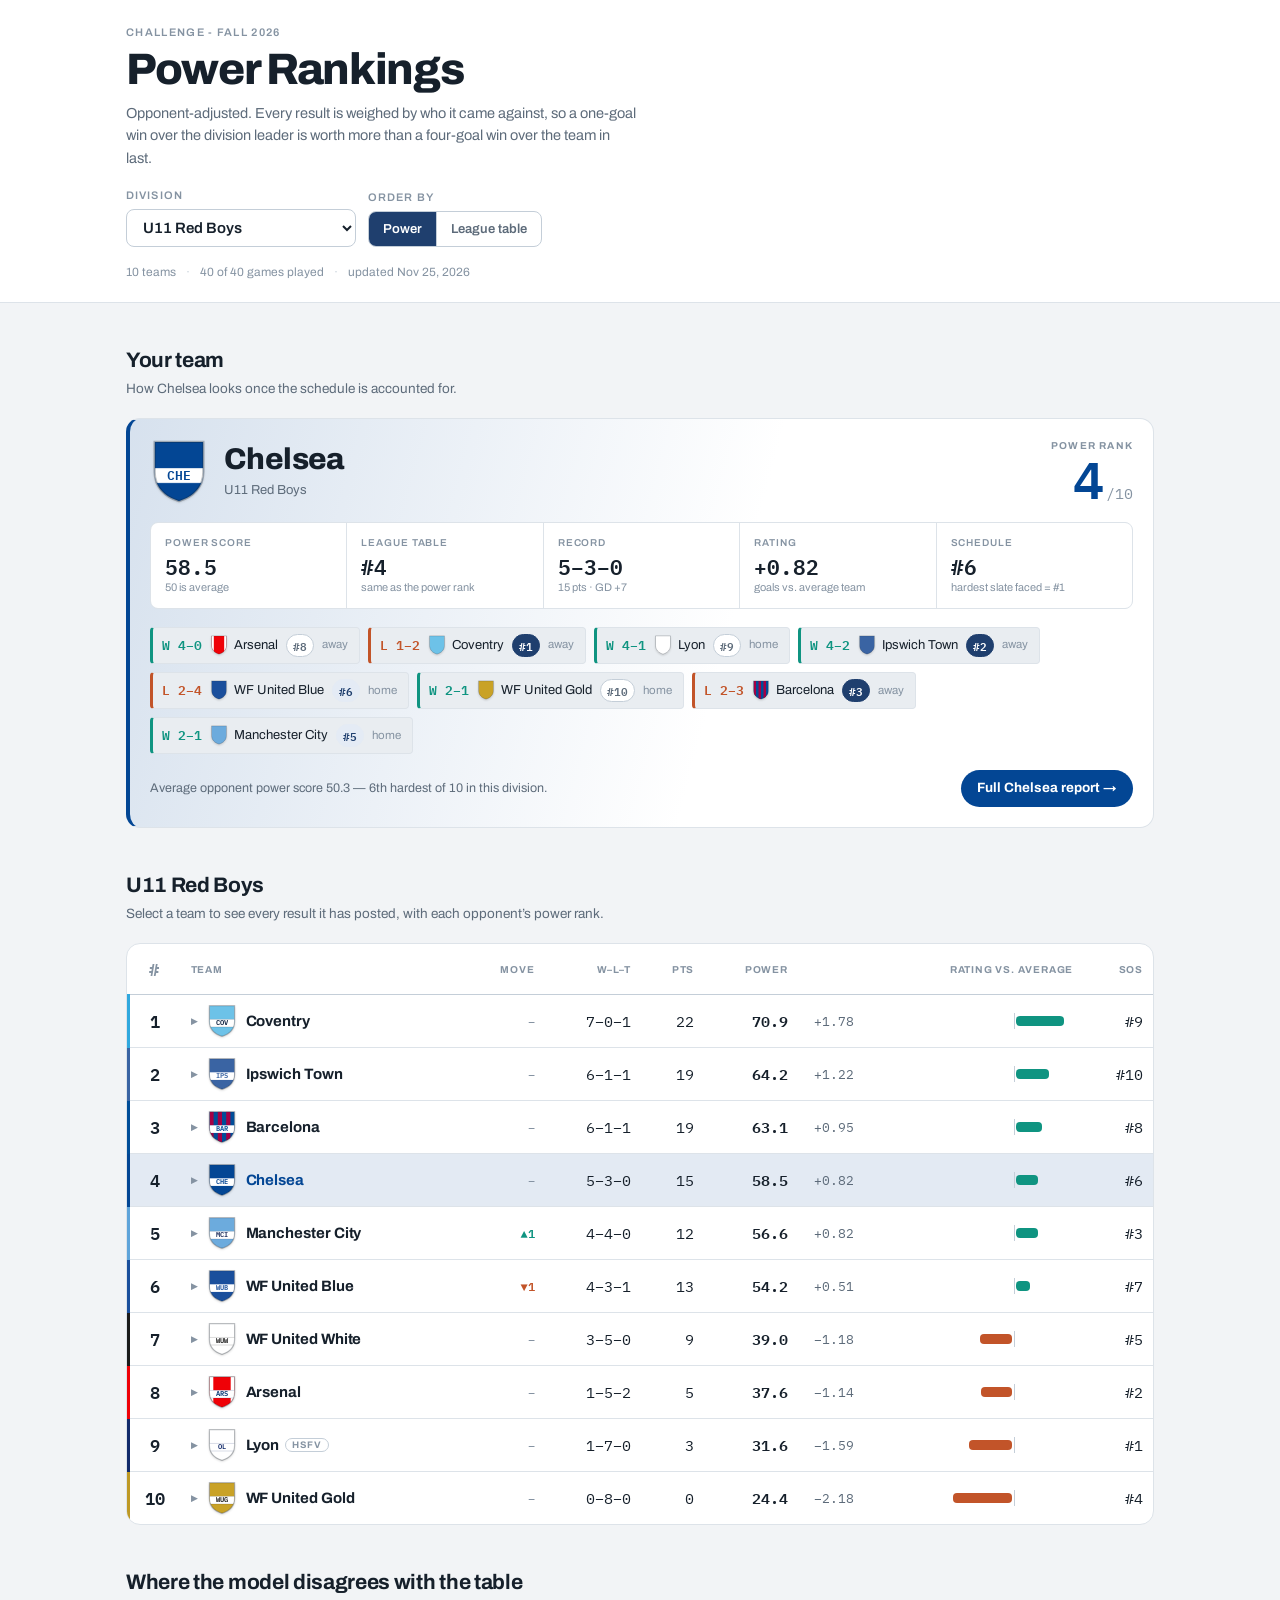
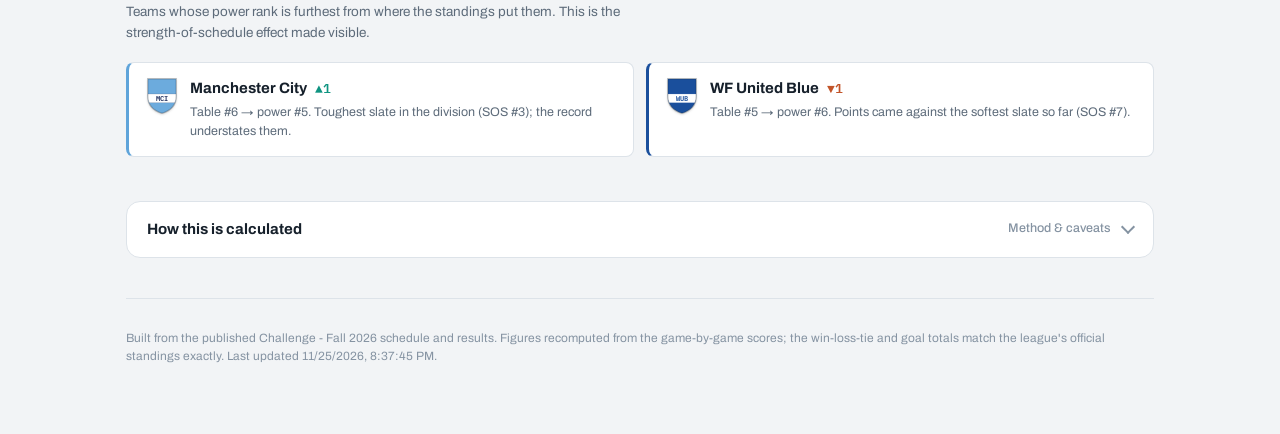
==== commit 8c877bea: "Refresh rankings" ====
--- a/index.html
+++ b/index.html
@@ -1010,7 +1010,7 @@
 </main>
 
 <script>
-  const DATA = {"league":"Challenge - Fall 2026","generated_at":"2026-11-25T10:21:48+00:00","source_url":"https://playmetricssports.com/g/leagues/1321-2470-07598d11/teams/64255/team_view.html","featured_division":19780,"featured_team":64255,"settings":{"massey_weight":0.6,"colley_weight":0.4,"ridge":1.0,"goal_cap":4,"margin_cap":4,"margin_step":0.5},"divisions":[{"id":19774,"name":"U9 Gray Boys","gender":"M","games_played":32,"games_total":32,"rounds_complete":8,"games_moved":0,"teams":[{"id":69506,"league_team_id":64205,"name":"U09 (17) NCFCY Strikers DCH","short":"Strikers","url":"https://playmetricssports.com/g/leagues/1321-2470-07598d11/teams/64205/team_view.html","power_rank":1,"power_score":68.7,"rating":1.76,"colley":0.75,"sos":44.8,"sos_rank":8,"table_rank":1,"movement":0,"record":{"gp":8,"w":7,"l":1,"t":0,"gf":31,"ga":17,"gd":20,"pts":21},"resume":[{"opponent":"Corinthians","opponent_id":69495,"opponent_rank":8,"quality":"weak","home":false,"gf":4,"ga":1,"outcome":"W","date":"Aug 23, 2026","round":"Round 1"},{"opponent":"Fortaleza","opponent_id":69509,"opponent_rank":7,"quality":"weak","home":false,"gf":6,"ga":2,"outcome":"W","date":"Aug 30, 2026","round":"Round 2"},{"opponent":"Botafogo","opponent_id":69494,"opponent_rank":4,"quality":"middle","home":true,"gf":4,"ga":3,"outcome":"W","date":"Sep 13, 2026","round":"Round 3"},{"opponent":"Flamengo","opponent_id":69497,"opponent_rank":5,"quality":"middle","home":false,"gf":3,"ga":4,"outcome":"L","date":"Sep 20, 2026","round":"Round 4"},{"opponent":"Bahia","opponent_id":69493,"opponent_rank":2,"quality":"strong","home":true,"gf":5,"ga":1,"outcome":"W","date":"Sep 27, 2026","round":"Round 5"},{"opponent":"Cruzeiro","opponent_id":69496,"opponent_rank":3,"quality":"middle","home":false,"gf":5,"ga":4,"outcome":"W","date":"Oct  4, 2026","round":"Round 6"},{"opponent":"Sao Paolo","opponent_id":69508,"opponent_rank":6,"quality":"weak","home":true,"gf":6,"ga":2,"outcome":"W","date":"Oct 18, 2026","round":"Round 7"},{"opponent":"Corinthians","opponent_id":69495,"opponent_rank":8,"quality":"weak","home":true,"gf":4,"ga":0,"outcome":"W","date":"Oct 25, 2026","round":"Round 8"}],"org":"NCFC","host":true,"site":"DCH","girls":false,"key":"strikers","identity":{"pattern":"solid","colors":["#8C3B2F","#FFFFFF","#FFFFFF"],"code":"STR","real":false,"source":"palette","accent":{"light":"#8C3B2F","dark":"#CB7366"}}},{"id":69493,"league_team_id":64192,"name":"U09 (17) NCFCY Bahia FC","short":"Bahia","url":"https://playmetricssports.com/g/leagues/1321-2470-07598d11/teams/64192/team_view.html","power_rank":2,"power_score":66.7,"rating":1.33,"colley":0.771,"sos":48.1,"sos_rank":7,"table_rank":2,"movement":0,"record":{"gp":8,"w":7,"l":1,"t":0,"gf":26,"ga":13,"gd":13,"pts":21},"resume":[{"opponent":"Flamengo","opponent_id":69497,"opponent_rank":5,"quality":"middle","home":true,"gf":4,"ga":3,"outcome":"W","date":"Aug 23, 2026","round":"Round 1"},{"opponent":"Cruzeiro","opponent_id":69496,"opponent_rank":3,"quality":"middle","home":true,"gf":4,"ga":0,"outcome":"W","date":"Aug 30, 2026","round":"Round 2"},{"opponent":"Corinthians","opponent_id":69495,"opponent_rank":8,"quality":"weak","home":false,"gf":5,"ga":1,"outcome":"W","date":"Sep 13, 2026","round":"Round 3"},{"opponent":"Botafogo","opponent_id":69494,"opponent_rank":4,"quality":"middle","home":true,"gf":4,"ga":3,"outcome":"W","date":"Sep 20, 2026","round":"Round 4"},{"opponent":"Strikers","opponent_id":69506,"opponent_rank":1,"quality":"strong","home":false,"gf":1,"ga":5,"outcome":"L","date":"Sep 27, 2026","round":"Round 5"},{"opponent":"Sao Paolo","opponent_id":69508,"opponent_rank":6,"quality":"weak","home":false,"gf":2,"ga":0,"outcome":"W","date":"Oct  4, 2026","round":"Round 6"},{"opponent":"Fortaleza","opponent_id":69509,"opponent_rank":7,"quality":"weak","home":true,"gf":4,"ga":0,"outcome":"W","date":"Oct 18, 2026","round":"Round 7"},{"opponent":"Flamengo","opponent_id":69497,"opponent_rank":5,"quality":"middle","home":false,"gf":3,"ga":2,"outcome":"W","date":"Oct 25, 2026","round":"Round 8"}],"org":"NCFC","host":true,"site":"","girls":false,"key":"bahia","identity":{"pattern":"hoops","colors":["#0A54A0","#E30613","#FFFFFF"],"code":"BAH","real":true,"source":"club","accent":{"light":"#0A54A0","dark":"#2C8EF2"}}},{"id":69496,"league_team_id":64195,"name":"U09 (17) NCFCY Cruzeiro FC","short":"Cruzeiro","url":"https://playmetricssports.com/g/leagues/1321-2470-07598d11/teams/64195/team_view.html","power_rank":3,"power_score":59.2,"rating":0.8,"colley":0.638,"sos":49.7,"sos_rank":5,"table_rank":3,"movement":0,"record":{"gp":8,"w":5,"l":2,"t":1,"gf":24,"ga":19,"gd":7,"pts":16},"resume":[{"opponent":"Botafogo","opponent_id":69494,"opponent_rank":4,"quality":"middle","home":false,"gf":5,"ga":4,"outcome":"W","date":"Aug 23, 2026","round":"Round 1"},{"opponent":"Bahia","opponent_id":69493,"opponent_rank":2,"quality":"strong","home":false,"gf":0,"ga":4,"outcome":"L","date":"Aug 30, 2026","round":"Round 2"},{"opponent":"Sao Paolo","opponent_id":69508,"opponent_rank":6,"quality":"weak","home":true,"gf":5,"ga":3,"outcome":"W","date":"Sep 13, 2026","round":"Round 3"},{"opponent":"Fortaleza","opponent_id":69509,"opponent_rank":7,"quality":"weak","home":false,"gf":2,"ga":2,"outcome":"T","date":"Sep 20, 2026","round":"Round 4"},{"opponent":"Flamengo","opponent_id":69497,"opponent_rank":5,"quality":"middle","home":true,"gf":5,"ga":1,"outcome":"W","date":"Sep 27, 2026","round":"Round 5"},{"opponent":"Strikers","opponent_id":69506,"opponent_rank":1,"quality":"strong","home":true,"gf":4,"ga":5,"outcome":"L","date":"Oct  4, 2026","round":"Round 6"},{"opponent":"Corinthians","opponent_id":69495,"opponent_rank":8,"quality":"weak","home":false,"gf":4,"ga":0,"outcome":"W","date":"Oct 18, 2026","round":"Round 7"},{"opponent":"Botafogo","opponent_id":69494,"opponent_rank":4,"quality":"middle","home":true,"gf":2,"ga":1,"outcome":"W","date":"Oct 25, 2026","round":"Round 8"}],"org":"NCFC","host":true,"site":"","girls":false,"key":"cruzeiro","identity":{"pattern":"solid","colors":["#0B5BA9","#FFFFFF","#FFFFFF"],"code":"CRU","real":true,"source":"club","accent":{"light":"#0B5BA9","dark":"#278EF1"}}},{"id":69494,"league_team_id":64193,"name":"U09 (17) NCFCY Botafogo FC","short":"Botafogo","url":"https://playmetricssports.com/g/leagues/1321-2470-07598d11/teams/64193/team_view.html","power_rank":4,"power_score":56.5,"rating":0.98,"colley":0.513,"sos":50.3,"sos_rank":4,"table_rank":4,"movement":0,"record":{"gp":8,"w":4,"l":4,"t":0,"gf":27,"ga":22,"gd":9,"pts":12},"resume":[{"opponent":"Cruzeiro","opponent_id":69496,"opponent_rank":3,"quality":"middle","home":true,"gf":4,"ga":5,"outcome":"L","date":"Aug 23, 2026","round":"Round 1"},{"opponent":"Corinthians","opponent_id":69495,"opponent_rank":8,"quality":"weak","home":true,"gf":7,"ga":3,"outcome":"W","date":"Aug 30, 2026","round":"Round 2"},{"opponent":"Strikers","opponent_id":69506,"opponent_rank":1,"quality":"strong","home":false,"gf":3,"ga":4,"outcome":"L","date":"Sep 13, 2026","round":"Round 3"},{"opponent":"Bahia","opponent_id":69493,"opponent_rank":2,"quality":"strong","home":false,"gf":3,"ga":4,"outcome":"L","date":"Sep 20, 2026","round":"Round 4"},{"opponent":"Sao Paolo","opponent_id":69508,"opponent_rank":6,"quality":"weak","home":true,"gf":5,"ga":1,"outcome":"W","date":"Sep 27, 2026","round":"Round 5"},{"opponent":"Flamengo","opponent_id":69497,"opponent_rank":5,"quality":"middle","home":true,"gf":5,"ga":4,"outcome":"W","date":"Oct 18, 2026","round":"Round 7"},{"opponent":"Cruzeiro","opponent_id":69496,"opponent_rank":3,"quality":"middle","home":false,"gf":1,"ga":2,"outcome":"L","date":"Oct 25, 2026","round":"Round 8"},{"opponent":"Fortaleza","opponent_id":69509,"opponent_rank":7,"quality":"weak","home":false,"gf":4,"ga":0,"outcome":"W","date":"Oct 31, 2026","round":"Round 6"}],"org":"NCFC","host":true,"site":"","girls":false,"key":"botafogo","identity":{"pattern":"stripes","colors":["#000000","#FFFFFF","#FFFFFF"],"code":"BOT","real":true,"source":"club","accent":{"light":"#000000","dark":"#8C8C8C"}}},{"id":69497,"league_team_id":64196,"name":"U09 (17) NCFCY Flamengo FC","short":"Flamengo","url":"https://playmetricssports.com/g/leagues/1321-2470-07598d11/teams/64196/team_view.html","power_rank":5,"power_score":51.4,"rating":0.33,"colley":0.479,"sos":51.9,"sos_rank":2,"table_rank":5,"movement":0,"record":{"gp":8,"w":3,"l":4,"t":1,"gf":25,"ga":21,"gd":2,"pts":10},"resume":[{"opponent":"Bahia","opponent_id":69493,"opponent_rank":2,"quality":"strong","home":false,"gf":3,"ga":4,"outcome":"L","date":"Aug 23, 2026","round":"Round 1"},{"opponent":"Sao Paolo","opponent_id":69508,"opponent_rank":6,"quality":"weak","home":false,"gf":3,"ga":3,"outcome":"T","date":"Aug 30, 2026","round":"Round 2"},{"opponent":"Fortaleza","opponent_id":69509,"opponent_rank":7,"quality":"weak","home":true,"gf":4,"ga":0,"outcome":"W","date":"Sep 13, 2026","round":"Round 3"},{"opponent":"Strikers","opponent_id":69506,"opponent_rank":1,"quality":"strong","home":true,"gf":4,"ga":3,"outcome":"W","date":"Sep 20, 2026","round":"Round 4"},{"opponent":"Cruzeiro","opponent_id":69496,"opponent_rank":3,"quality":"middle","home":false,"gf":1,"ga":5,"outcome":"L","date":"Sep 27, 2026","round":"Round 5"},{"opponent":"Botafogo","opponent_id":69494,"opponent_rank":4,"quality":"middle","home":false,"gf":4,"ga":5,"outcome":"L","date":"Oct 18, 2026","round":"Round 7"},{"opponent":"Bahia","opponent_id":69493,"opponent_rank":2,"quality":"strong","home":true,"gf":2,"ga":3,"outcome":"L","date":"Oct 25, 2026","round":"Round 8"},{"opponent":"Corinthians","opponent_id":69495,"opponent_rank":8,"quality":"weak","home":true,"gf":4,"ga":0,"outcome":"W","date":"Oct 31, 2026","round":"Round 6"}],"org":"NCFC","host":true,"site":"","girls":false,"key":"flamengo","identity":{"pattern":"hoops","colors":["#C52613","#000000","#FFFFFF"],"code":"FLA","real":true,"source":"club","accent":{"light":"#C52613","dark":"#ED5B4A"}}},{"id":69508,"league_team_id":64207,"name":"U09 (17) NCFCY Sao Paolo HSFV","short":"Sao Paolo","url":"https://playmetricssports.com/g/leagues/1321-2470-07598d11/teams/64207/team_view.html","power_rank":6,"power_score":38.4,"rating":-1.07,"colley":0.342,"sos":49.2,"sos_rank":6,"table_rank":6,"movement":0,"record":{"gp":8,"w":2,"l":5,"t":1,"gf":18,"ga":24,"gd":-9,"pts":7},"resume":[{"opponent":"Fortaleza","opponent_id":69509,"opponent_rank":7,"quality":"weak","home":true,"gf":2,"ga":4,"outcome":"L","date":"Aug 23, 2026","round":"Round 1"},{"opponent":"Flamengo","opponent_id":69497,"opponent_rank":5,"quality":"middle","home":true,"gf":3,"ga":3,"outcome":"T","date":"Aug 30, 2026","round":"Round 2"},{"opponent":"Cruzeiro","opponent_id":69496,"opponent_rank":3,"quality":"middle","home":false,"gf":3,"ga":5,"outcome":"L","date":"Sep 13, 2026","round":"Round 3"},{"opponent":"Corinthians","opponent_id":69495,"opponent_rank":8,"quality":"weak","home":true,"gf":5,"ga":1,"outcome":"W","date":"Sep 20, 2026","round":"Round 4"},{"opponent":"Botafogo","opponent_id":69494,"opponent_rank":4,"quality":"middle","home":false,"gf":1,"ga":5,"outcome":"L","date":"Sep 27, 2026","round":"Round 5"},{"opponent":"Bahia","opponent_id":69493,"opponent_rank":2,"quality":"strong","home":true,"gf":0,"ga":2,"outcome":"L","date":"Oct  4, 2026","round":"Round 6"},{"opponent":"Strikers","opponent_id":69506,"opponent_rank":1,"quality":"strong","home":false,"gf":2,"ga":6,"outcome":"L","date":"Oct 18, 2026","round":"Round 7"},{"opponent":"Fortaleza","opponent_id":69509,"opponent_rank":7,"quality":"weak","home":false,"gf":3,"ga":2,"outcome":"W","date":"Oct 25, 2026","round":"Round 8"}],"org":"NCFC","host":true,"site":"HSFV","girls":false,"key":"saopaolo","identity":{"pattern":"hoops","colors":["#FFFFFF","#E30613","#000000"],"code":"SAO","real":true,"source":"club","accent":{"light":"#E30613","dark":"#FA4A55"}}},{"id":69509,"league_team_id":64208,"name":"U09 (17) NCFCY Fortaleza FC","short":"Fortaleza","url":"https://playmetricssports.com/g/leagues/1321-2470-07598d11/teams/64208/team_view.html","power_rank":7,"power_score":31.8,"rating":-1.71,"colley":0.258,"sos":50.8,"sos_rank":3,"table_rank":7,"movement":0,"record":{"gp":8,"w":1,"l":6,"t":1,"gf":12,"ga":26,"gd":-16,"pts":4},"resume":[{"opponent":"Sao Paolo","opponent_id":69508,"opponent_rank":6,"quality":"weak","home":false,"gf":4,"ga":2,"outcome":"W","date":"Aug 23, 2026","round":"Round 1"},{"opponent":"Strikers","opponent_id":69506,"opponent_rank":1,"quality":"strong","home":true,"gf":2,"ga":6,"outcome":"L","date":"Aug 30, 2026","round":"Round 2"},{"opponent":"Flamengo","opponent_id":69497,"opponent_rank":5,"quality":"middle","home":false,"gf":0,"ga":4,"outcome":"L","date":"Sep 13, 2026","round":"Round 3"},{"opponent":"Cruzeiro","opponent_id":69496,"opponent_rank":3,"quality":"middle","home":true,"gf":2,"ga":2,"outcome":"T","date":"Sep 20, 2026","round":"Round 4"},{"opponent":"Corinthians","opponent_id":69495,"opponent_rank":8,"quality":"weak","home":false,"gf":2,"ga":3,"outcome":"L","date":"Sep 27, 2026","round":"Round 5"},{"opponent":"Bahia","opponent_id":69493,"opponent_rank":2,"quality":"strong","home":false,"gf":0,"ga":4,"outcome":"L","date":"Oct 18, 2026","round":"Round 7"},{"opponent":"Sao Paolo","opponent_id":69508,"opponent_rank":6,"quality":"weak","home":true,"gf":2,"ga":3,"outcome":"L","date":"Oct 25, 2026","round":"Round 8"},{"opponent":"Botafogo","opponent_id":69494,"opponent_rank":4,"quality":"middle","home":true,"gf":0,"ga":4,"outcome":"L","date":"Oct 31, 2026","round":"Round 6"}],"org":"NCFC","host":true,"site":"","girls":false,"key":"fortaleza","identity":{"pattern":"stripes","colors":["#0A2C6B","#E30613","#FFFFFF"],"code":"FOR","real":true,"source":"club","accent":{"light":"#0A2C6B","dark":"#538AEF"}}},{"id":69495,"league_team_id":64194,"name":"U09 (17) NCFCY Corinthians FC","short":"Corinthians","url":"https://playmetricssports.com/g/leagues/1321-2470-07598d11/teams/64194/team_view.html","power_rank":8,"power_score":27.1,"rating":-2.42,"colley":0.25,"sos":55.2,"sos_rank":1,"table_rank":8,"movement":0,"record":{"gp":8,"w":1,"l":7,"t":0,"gf":9,"ga":30,"gd":-26,"pts":3},"resume":[{"opponent":"Strikers","opponent_id":69506,"opponent_rank":1,"quality":"strong","home":true,"gf":1,"ga":4,"outcome":"L","date":"Aug 23, 2026","round":"Round 1"},{"opponent":"Botafogo","opponent_id":69494,"opponent_rank":4,"quality":"middle","home":false,"gf":3,"ga":7,"outcome":"L","date":"Aug 30, 2026","round":"Round 2"},{"opponent":"Bahia","opponent_id":69493,"opponent_rank":2,"quality":"strong","home":true,"gf":1,"ga":5,"outcome":"L","date":"Sep 13, 2026","round":"Round 3"},{"opponent":"Sao Paolo","opponent_id":69508,"opponent_rank":6,"quality":"weak","home":false,"gf":1,"ga":5,"outcome":"L","date":"Sep 20, 2026","round":"Round 4"},{"opponent":"Fortaleza","opponent_id":69509,"opponent_rank":7,"quality":"weak","home":true,"gf":3,"ga":2,"outcome":"W","date":"Sep 27, 2026","round":"Round 5"},{"opponent":"Cruzeiro","opponent_id":69496,"opponent_rank":3,"quality":"middle","home":true,"gf":0,"ga":4,"outcome":"L","date":"Oct 18, 2026","round":"Round 7"},{"opponent":"Strikers","opponent_id":69506,"opponent_rank":1,"quality":"strong","home":false,"gf":0,"ga":4,"outcome":"L","date":"Oct 25, 2026","round":"Round 8"},{"opponent":"Flamengo","opponent_id":69497,"opponent_rank":5,"quality":"middle","home":false,"gf":0,"ga":4,"outcome":"L","date":"Oct 31, 2026","round":"Round 6"}],"org":"NCFC","host":true,"site":"","girls":false,"key":"corinthians","identity":{"pattern":"solid","colors":["#FFFFFF","#000000","#000000"],"code":"COR","real":true,"source":"club","accent":{"light":"#000000","dark":"#8C8C8C"}}}],"upcoming":[]},{"id":19775,"name":"U9 Girls","gender":"F","games_played":32,"games_total":32,"rounds_complete":8,"games_moved":0,"teams":[{"id":69511,"league_team_id":64209,"name":"U09 (17) NCFCY Current HSFV G","short":"Current","url":"https://playmetricssports.com/g/leagues/1321-2470-07598d11/teams/64209/team_view.html","power_rank":1,"power_score":78.3,"rating":2.01,"colley":0.808,"sos":45.0,"sos_rank":8,"table_rank":1,"movement":0,"record":{"gp":8,"w":7,"l":0,"t":1,"gf":29,"ga":10,"gd":21,"pts":22},"resume":[{"opponent":"Trinity","opponent_id":69489,"opponent_rank":7,"quality":"weak","home":true,"gf":4,"ga":1,"outcome":"W","date":"Aug 23, 2026","round":"Round 1"},{"opponent":"Sporting","opponent_id":69491,"opponent_rank":6,"quality":"weak","home":true,"gf":4,"ga":2,"outcome":"W","date":"Sep 12, 2026","round":"Round 3"},{"opponent":"Sun","opponent_id":69490,"opponent_rank":3,"quality":"middle","home":false,"gf":4,"ga":0,"outcome":"W","date":"Sep 13, 2026","round":"Round 3"},{"opponent":"Teal","opponent_id":69625,"opponent_rank":2,"quality":"strong","home":false,"gf":1,"ga":1,"outcome":"T","date":"Sep 19, 2026","round":"Round 4"},{"opponent":"WF United Red","opponent_id":69492,"opponent_rank":4,"quality":"middle","home":true,"gf":5,"ga":2,"outcome":"W","date":"Oct 18, 2026","round":"Round 7"},{"opponent":"Brooklyn","opponent_id":69488,"opponent_rank":5,"quality":"middle","home":true,"gf":4,"ga":2,"outcome":"W","date":"Oct 24, 2026","round":"Round 4"},{"opponent":"Trinity","opponent_id":69489,"opponent_rank":7,"quality":"weak","home":false,"gf":5,"ga":2,"outcome":"W","date":"Oct 25, 2026","round":"Round 8"},{"opponent":"WF United Black","opponent_id":69505,"opponent_rank":8,"quality":"weak","home":false,"gf":4,"ga":0,"outcome":"W","date":"Oct 31, 2026","round":"Round 6"}],"org":"NCFC","host":true,"site":"HSFV","girls":true,"key":"current","identity":{"pattern":"solid","colors":["#008C95","#C8102E","#FFFFFF"],"code":"KC","real":true,"source":"club","accent":{"light":"#008C95","dark":"#009AA4"}}},{"id":69625,"league_team_id":64211,"name":"U09 (17) TFA Teal G","short":"Teal","url":"https://playmetricssports.com/g/leagues/1321-2470-07598d11/teams/64211/team_view.html","power_rank":2,"power_score":63.9,"rating":1.01,"colley":0.646,"sos":48.8,"sos_rank":6,"table_rank":2,"movement":0,"record":{"gp":8,"w":4,"l":1,"t":3,"gf":25,"ga":18,"gd":10,"pts":15},"resume":[{"opponent":"Sun","opponent_id":69490,"opponent_rank":3,"quality":"middle","home":false,"gf":6,"ga":4,"outcome":"W","date":"Aug 23, 2026","round":"Round 1"},{"opponent":"WF United Red","opponent_id":69492,"opponent_rank":4,"quality":"middle","home":false,"gf":3,"ga":5,"outcome":"L","date":"Aug 30, 2026","round":"Round 2"},{"opponent":"Brooklyn","opponent_id":69488,"opponent_rank":5,"quality":"middle","home":true,"gf":4,"ga":2,"outcome":"W","date":"Sep 13, 2026","round":"Round 3"},{"opponent":"Current","opponent_id":69511,"opponent_rank":1,"quality":"strong","home":true,"gf":1,"ga":1,"outcome":"T","date":"Sep 19, 2026","round":"Round 4"},{"opponent":"Trinity","opponent_id":69489,"opponent_rank":7,"quality":"weak","home":false,"gf":1,"ga":1,"outcome":"T","date":"Sep 20, 2026","round":"Round 4"},{"opponent":"Sporting","opponent_id":69491,"opponent_rank":6,"quality":"weak","home":false,"gf":5,"ga":1,"outcome":"W","date":"Oct  3, 2026","round":"Round 6"},{"opponent":"WF United Black","opponent_id":69505,"opponent_rank":8,"quality":"weak","home":true,"gf":4,"ga":4,"outcome":"T","date":"Oct 18, 2026","round":"Round 7"},{"opponent":"Sun","opponent_id":69490,"opponent_rank":3,"quality":"middle","home":true,"gf":5,"ga":1,"outcome":"W","date":"Oct 25, 2026","round":"Round 8"}],"org":"TFA","host":false,"site":"","girls":true,"key":"teal","identity":{"pattern":"solid","colors":["#0E8C8C","#FFFFFF","#FFFFFF"],"code":"TEA","real":false,"source":"name","accent":{"light":"#0E8C8C","dark":"#109B9B"}}},{"id":69490,"league_team_id":64189,"name":"U09 (17) NCFCY Sun FC G","short":"Sun","url":"https://playmetricssports.com/g/leagues/1321-2470-07598d11/teams/64189/team_view.html","power_rank":3,"power_score":54.6,"rating":0.1,"colley":0.604,"sos":51.2,"sos_rank":3,"table_rank":3,"movement":0,"record":{"gp":8,"w":5,"l":3,"t":0,"gf":23,"ga":21,"gd":0,"pts":15},"resume":[{"opponent":"Teal","opponent_id":69625,"opponent_rank":2,"quality":"strong","home":true,"gf":4,"ga":6,"outcome":"L","date":"Aug 23, 2026","round":"Round 1"},{"opponent":"Brooklyn","opponent_id":69488,"opponent_rank":5,"quality":"middle","home":false,"gf":3,"ga":2,"outcome":"W","date":"Aug 30, 2026","round":"Round 2"},{"opponent":"Current","opponent_id":69511,"opponent_rank":1,"quality":"strong","home":true,"gf":0,"ga":4,"outcome":"L","date":"Sep 13, 2026","round":"Round 3"},{"opponent":"WF United Black","opponent_id":69505,"opponent_rank":8,"quality":"weak","home":false,"gf":5,"ga":2,"outcome":"W","date":"Sep 20, 2026","round":"Round 4"},{"opponent":"WF United Red","opponent_id":69492,"opponent_rank":4,"quality":"middle","home":true,"gf":4,"ga":3,"outcome":"W","date":"Sep 27, 2026","round":"Round 5"},{"opponent":"Trinity","opponent_id":69489,"opponent_rank":7,"quality":"weak","home":false,"gf":3,"ga":1,"outcome":"W","date":"Oct  4, 2026","round":"Round 6"},{"opponent":"Sporting","opponent_id":69491,"opponent_rank":6,"quality":"weak","home":true,"gf":4,"ga":1,"outcome":"W","date":"Oct 18, 2026","round":"Round 7"},{"opponent":"Teal","opponent_id":69625,"opponent_rank":2,"quality":"strong","home":false,"gf":1,"ga":5,"outcome":"L","date":"Oct 25, 2026","round":"Round 8"}],"org":"NCFC","host":true,"site":"","girls":true,"key":"sun","identity":{"pattern":"solid","colors":["#93531C","#1B1B1B","#FFFFFF"],"code":"SUN","real":false,"source":"palette","accent":{"light":"#93531C","dark":"#CF7527"}}},{"id":69492,"league_team_id":64191,"name":"U09 (17) NCFCY WF United Red G","short":"WF United Red","url":"https://playmetricssports.com/g/leagues/1321-2470-07598d11/teams/64191/team_view.html","power_rank":4,"power_score":53.9,"rating":0.35,"colley":0.525,"sos":46.9,"sos_rank":7,"table_rank":4,"movement":0,"record":{"gp":8,"w":4,"l":3,"t":1,"gf":22,"ga":18,"gd":5,"pts":13},"resume":[{"opponent":"WF United Black","opponent_id":69505,"opponent_rank":8,"quality":"weak","home":false,"gf":5,"ga":1,"outcome":"W","date":"Aug 23, 2026","round":"Round 1"},{"opponent":"Teal","opponent_id":69625,"opponent_rank":2,"quality":"strong","home":true,"gf":5,"ga":3,"outcome":"W","date":"Aug 30, 2026","round":"Round 2"},{"opponent":"Trinity","opponent_id":69489,"opponent_rank":7,"quality":"weak","home":false,"gf":2,"ga":3,"outcome":"L","date":"Sep 13, 2026","round":"Round 3"},{"opponent":"Sporting","opponent_id":69491,"opponent_rank":6,"quality":"weak","home":true,"gf":3,"ga":1,"outcome":"W","date":"Sep 20, 2026","round":"Round 4"},{"opponent":"Sun","opponent_id":69490,"opponent_rank":3,"quality":"middle","home":false,"gf":3,"ga":4,"outcome":"L","date":"Sep 27, 2026","round":"Round 5"},{"opponent":"Current","opponent_id":69511,"opponent_rank":1,"quality":"strong","home":false,"gf":2,"ga":5,"outcome":"L","date":"Oct 18, 2026","round":"Round 7"},{"opponent":"WF United Black","opponent_id":69505,"opponent_rank":8,"quality":"weak","home":true,"gf":3,"ga":1,"outcome":"W","date":"Oct 24, 2026","round":"Round 8"},{"opponent":"Brooklyn","opponent_id":69488,"opponent_rank":5,"quality":"middle","home":true,"gf":1,"ga":1,"outcome":"T","date":"Oct 31, 2026","round":"Round 6"}],"org":"NCFC","host":true,"site":"","girls":true,"key":"wfunitedred","identity":{"pattern":"solid","colors":["#C8102E","#FFFFFF","#FFFFFF"],"code":"WUR","real":false,"source":"name","accent":{"light":"#C8102E","dark":"#F1536D"}}},{"id":69488,"league_team_id":64187,"name":"U09 (17) NCFCY Brooklyn FC G","short":"Brooklyn","url":"https://playmetricssports.com/g/leagues/1321-2470-07598d11/teams/64187/team_view.html","power_rank":5,"power_score":43.0,"rating":-0.37,"colley":0.396,"sos":49.4,"sos_rank":5,"table_rank":5,"movement":0,"record":{"gp":8,"w":2,"l":4,"t":2,"gf":15,"ga":19,"gd":-3,"pts":8},"resume":[{"opponent":"Sporting","opponent_id":69491,"opponent_rank":6,"quality":"weak","home":true,"gf":0,"ga":4,"outcome":"L","date":"Aug 23, 2026","round":"Round 1"},{"opponent":"Sun","opponent_id":69490,"opponent_rank":3,"quality":"middle","home":true,"gf":2,"ga":3,"outcome":"L","date":"Aug 30, 2026","round":"Round 2"},{"opponent":"Teal","opponent_id":69625,"opponent_rank":2,"quality":"strong","home":false,"gf":2,"ga":4,"outcome":"L","date":"Sep 13, 2026","round":"Round 3"},{"opponent":"WF United Black","opponent_id":69505,"opponent_rank":8,"quality":"weak","home":true,"gf":2,"ga":0,"outcome":"W","date":"Sep 27, 2026","round":"Round 5"},{"opponent":"Trinity","opponent_id":69489,"opponent_rank":7,"quality":"weak","home":true,"gf":5,"ga":1,"outcome":"W","date":"Oct 18, 2026","round":"Round 7"},{"opponent":"Current","opponent_id":69511,"opponent_rank":1,"quality":"strong","home":false,"gf":2,"ga":4,"outcome":"L","date":"Oct 24, 2026","round":"Round 4"},{"opponent":"Sporting","opponent_id":69491,"opponent_rank":6,"quality":"weak","home":false,"gf":2,"ga":2,"outcome":"T","date":"Oct 25, 2026","round":"Round 8"},{"opponent":"WF United Red","opponent_id":69492,"opponent_rank":4,"quality":"middle","home":false,"gf":1,"ga":1,"outcome":"T","date":"Oct 31, 2026","round":"Round 6"}],"org":"NCFC","host":true,"site":"","girls":true,"key":"brooklyn","identity":{"pattern":"solid","colors":["#33566E","#FFFFFF","#FFFFFF"],"code":"BRO","real":false,"source":"palette","accent":{"light":"#33566E","dark":"#5E92B5"}}},{"id":69491,"league_team_id":64190,"name":"U09 (17) NCFCY Sporting G","short":"Sporting","url":"https://playmetricssports.com/g/leagues/1321-2470-07598d11/teams/64190/team_view.html","power_rank":6,"power_score":38.4,"rating":-0.74,"colley":0.354,"sos":50.6,"sos_rank":4,"table_rank":6,"movement":0,"record":{"gp":8,"w":1,"l":4,"t":3,"gf":14,"ga":20,"gd":-7,"pts":6},"resume":[{"opponent":"Brooklyn","opponent_id":69488,"opponent_rank":5,"quality":"middle","home":false,"gf":4,"ga":0,"outcome":"W","date":"Aug 23, 2026","round":"Round 1"},{"opponent":"Current","opponent_id":69511,"opponent_rank":1,"quality":"strong","home":false,"gf":2,"ga":4,"outcome":"L","date":"Sep 12, 2026","round":"Round 3"},{"opponent":"WF United Black","opponent_id":69505,"opponent_rank":8,"quality":"weak","home":true,"gf":2,"ga":2,"outcome":"T","date":"Sep 13, 2026","round":"Round 3"},{"opponent":"WF United Red","opponent_id":69492,"opponent_rank":4,"quality":"middle","home":false,"gf":1,"ga":3,"outcome":"L","date":"Sep 20, 2026","round":"Round 4"},{"opponent":"Trinity","opponent_id":69489,"opponent_rank":7,"quality":"weak","home":true,"gf":1,"ga":1,"outcome":"T","date":"Sep 27, 2026","round":"Round 5"},{"opponent":"Teal","opponent_id":69625,"opponent_rank":2,"quality":"strong","home":true,"gf":1,"ga":5,"outcome":"L","date":"Oct  3, 2026","round":"Round 6"},{"opponent":"Sun","opponent_id":69490,"opponent_rank":3,"quality":"middle","home":false,"gf":1,"ga":4,"outcome":"L","date":"Oct 18, 2026","round":"Round 7"},{"opponent":"Brooklyn","opponent_id":69488,"opponent_rank":5,"quality":"middle","home":true,"gf":2,"ga":2,"outcome":"T","date":"Oct 25, 2026","round":"Round 8"}],"org":"NCFC","host":true,"site":"","girls":true,"key":"sporting","identity":{"pattern":"hoops","colors":["#008057","#FFFFFF","#FFFFFF"],"code":"SCP","real":true,"source":"club","accent":{"light":"#008057","dark":"#009F6C"}}},{"id":69489,"league_team_id":64188,"name":"U09 (17) NCFCY Trinity G","short":"Trinity","url":"https://playmetricssports.com/g/leagues/1321-2470-07598d11/teams/64188/team_view.html","power_rank":7,"power_score":38.4,"rating":-0.9,"colley":0.392,"sos":55.0,"sos_rank":1,"table_rank":7,"movement":0,"record":{"gp":8,"w":1,"l":4,"t":3,"gf":12,"ga":21,"gd":-11,"pts":6},"resume":[{"opponent":"Current","opponent_id":69511,"opponent_rank":1,"quality":"strong","home":false,"gf":1,"ga":4,"outcome":"L","date":"Aug 23, 2026","round":"Round 1"},{"opponent":"WF United Black","opponent_id":69505,"opponent_rank":8,"quality":"weak","home":false,"gf":2,"ga":2,"outcome":"T","date":"Aug 30, 2026","round":"Round 2"},{"opponent":"WF United Red","opponent_id":69492,"opponent_rank":4,"quality":"middle","home":true,"gf":3,"ga":2,"outcome":"W","date":"Sep 13, 2026","round":"Round 3"},{"opponent":"Teal","opponent_id":69625,"opponent_rank":2,"quality":"strong","home":true,"gf":1,"ga":1,"outcome":"T","date":"Sep 20, 2026","round":"Round 4"},{"opponent":"Sporting","opponent_id":69491,"opponent_rank":6,"quality":"weak","home":false,"gf":1,"ga":1,"outcome":"T","date":"Sep 27, 2026","round":"Round 5"},{"opponent":"Sun","opponent_id":69490,"opponent_rank":3,"quality":"middle","home":true,"gf":1,"ga":3,"outcome":"L","date":"Oct  4, 2026","round":"Round 6"},{"opponent":"Brooklyn","opponent_id":69488,"opponent_rank":5,"quality":"middle","home":false,"gf":1,"ga":5,"outcome":"L","date":"Oct 18, 2026","round":"Round 7"},{"opponent":"Current","opponent_id":69511,"opponent_rank":1,"quality":"strong","home":true,"gf":2,"ga":5,"outcome":"L","date":"Oct 25, 2026","round":"Round 8"}],"org":"NCFC","host":true,"site":"","girls":true,"key":"trinity","identity":{"pattern":"band","colors":["#6A3A70","#FFFFFF","#FFFFFF"],"code":"TRI","real":false,"source":"palette","accent":{"light":"#6A3A70","dark":"#B177B8"}}},{"id":69505,"league_team_id":64204,"name":"U09 (17) NCFCY WF United Black G","short":"WF United Black","url":"https://playmetricssports.com/g/leagues/1321-2470-07598d11/teams/64204/team_view.html","power_rank":8,"power_score":29.4,"rating":-1.46,"colley":0.275,"sos":53.1,"sos_rank":2,"table_rank":8,"movement":0,"record":{"gp":8,"w":0,"l":5,"t":3,"gf":12,"ga":25,"gd":-15,"pts":3},"resume":[{"opponent":"WF United Red","opponent_id":69492,"opponent_rank":4,"quality":"middle","home":true,"gf":1,"ga":5,"outcome":"L","date":"Aug 23, 2026","round":"Round 1"},{"opponent":"Trinity","opponent_id":69489,"opponent_rank":7,"quality":"weak","home":true,"gf":2,"ga":2,"outcome":"T","date":"Aug 30, 2026","round":"Round 2"},{"opponent":"Sporting","opponent_id":69491,"opponent_rank":6,"quality":"weak","home":false,"gf":2,"ga":2,"outcome":"T","date":"Sep 13, 2026","round":"Round 3"},{"opponent":"Sun","opponent_id":69490,"opponent_rank":3,"quality":"middle","home":true,"gf":2,"ga":5,"outcome":"L","date":"Sep 20, 2026","round":"Round 4"},{"opponent":"Brooklyn","opponent_id":69488,"opponent_rank":5,"quality":"middle","home":false,"gf":0,"ga":2,"outcome":"L","date":"Sep 27, 2026","round":"Round 5"},{"opponent":"Teal","opponent_id":69625,"opponent_rank":2,"quality":"strong","home":false,"gf":4,"ga":4,"outcome":"T","date":"Oct 18, 2026","round":"Round 7"},{"opponent":"WF United Red","opponent_id":69492,"opponent_rank":4,"quality":"middle","home":false,"gf":1,"ga":3,"outcome":"L","date":"Oct 24, 2026","round":"Round 8"},{"opponent":"Current","opponent_id":69511,"opponent_rank":1,"quality":"strong","home":true,"gf":0,"ga":4,"outcome":"L","date":"Oct 31, 2026","round":"Round 6"}],"org":"NCFC","host":true,"site":"","girls":true,"key":"wfunitedblack","identity":{"pattern":"solid","colors":["#1B1B1B","#FFFFFF","#FFFFFF"],"code":"WUB","real":false,"source":"name","accent":{"light":"#1B1B1B","dark":"#8B8B8B"}}}],"upcoming":[]},{"id":19776,"name":"U9 Red Boys","gender":"M","games_played":40,"games_total":40,"rounds_complete":8,"games_moved":0,"teams":[{"id":69621,"league_team_id":64210,"name":"U09 (17) FWSC United Lightning","short":"United Lightning","url":"https://playmetricssports.com/g/leagues/1321-2470-07598d11/teams/64210/team_view.html","power_rank":1,"power_score":75.1,"rating":2.89,"colley":0.896,"sos":49.9,"sos_rank":6,"table_rank":1,"movement":0,"record":{"gp":8,"w":8,"l":0,"t":0,"gf":32,"ga":16,"gd":26,"pts":24},"resume":[{"opponent":"Palmeiras","opponent_id":69500,"opponent_rank":2,"quality":"strong","home":true,"gf":6,"ga":2,"outcome":"W","date":"Aug 23, 2026","round":"Round 1"},{"opponent":"Remo","opponent_id":69502,"opponent_rank":8,"quality":"weak","home":false,"gf":5,"ga":1,"outcome":"W","date":"Sep 13, 2026","round":"Round 3"},{"opponent":"Teal","opponent_id":69641,"opponent_rank":9,"quality":"weak","home":false,"gf":5,"ga":1,"outcome":"W","date":"Sep 20, 2026","round":"Round 4"},{"opponent":"Predators","opponent_id":69507,"opponent_rank":3,"quality":"strong","home":false,"gf":5,"ga":1,"outcome":"W","date":"Sep 27, 2026","round":"Round 5"},{"opponent":"Santos","opponent_id":69501,"opponent_rank":7,"quality":"weak","home":true,"gf":4,"ga":0,"outcome":"W","date":"Oct  3, 2026","round":"Round 2"},{"opponent":"WF United White","opponent_id":69504,"opponent_rank":6,"quality":"middle","home":false,"gf":7,"ga":4,"outcome":"W","date":"Oct 18, 2026","round":"Round 7"},{"opponent":"Fluminense","opponent_id":69498,"opponent_rank":5,"quality":"middle","home":true,"gf":5,"ga":4,"outcome":"W","date":"Oct 25, 2026","round":"Round 8"},{"opponent":"WF United Blue","opponent_id":69503,"opponent_rank":4,"quality":"middle","home":true,"gf":5,"ga":3,"outcome":"W","date":"Oct 31, 2026","round":"Round 6"}],"org":"FWSC","host":false,"site":"","girls":false,"key":"unitedlightning","identity":{"pattern":"solid","colors":["#1F7A6B","#FFFFFF","#FFFFFF"],"code":"ULI","real":false,"source":"palette","accent":{"light":"#1F7A6B","dark":"#289B88"}}},{"id":69500,"league_team_id":64199,"name":"U09 (17) NCFCY Palmeiras","short":"Palmeiras","url":"https://playmetricssports.com/g/leagues/1321-2470-07598d11/teams/64199/team_view.html","power_rank":2,"power_score":64.9,"rating":1.59,"colley":0.758,"sos":51.1,"sos_rank":3,"table_rank":2,"movement":0,"record":{"gp":8,"w":6,"l":1,"t":1,"gf":28,"ga":15,"gd":13,"pts":19},"resume":[{"opponent":"United Lightning","opponent_id":69621,"opponent_rank":1,"quality":"strong","home":false,"gf":2,"ga":6,"outcome":"L","date":"Aug 23, 2026","round":"Round 1"},{"opponent":"WF United White","opponent_id":69504,"opponent_rank":6,"quality":"middle","home":false,"gf":4,"ga":4,"outcome":"T","date":"Aug 30, 2026","round":"Round 2"},{"opponent":"WF United Blue","opponent_id":69503,"opponent_rank":4,"quality":"middle","home":true,"gf":3,"ga":2,"outcome":"W","date":"Sep 13, 2026","round":"Round 3"},{"opponent":"Fluminense","opponent_id":69498,"opponent_rank":5,"quality":"middle","home":true,"gf":4,"ga":0,"outcome":"W","date":"Sep 20, 2026","round":"Round 4"},{"opponent":"Internacional","opponent_id":69499,"opponent_rank":10,"quality":"weak","home":false,"gf":5,"ga":1,"outcome":"W","date":"Sep 27, 2026","round":"Round 5"},{"opponent":"Predators","opponent_id":69507,"opponent_rank":3,"quality":"strong","home":true,"gf":5,"ga":2,"outcome":"W","date":"Oct  4, 2026","round":"Round 6"},{"opponent":"Remo","opponent_id":69502,"opponent_rank":8,"quality":"weak","home":true,"gf":4,"ga":2,"outcome":"W","date":"Oct 18, 2026","round":"Round 7"},{"opponent":"Santos","opponent_id":69501,"opponent_rank":7,"quality":"weak","home":false,"gf":3,"ga":0,"outcome":"W","date":"Oct 25, 2026","round":"Round 8"}],"org":"NCFC","host":true,"site":"","girls":false,"key":"palmeiras","identity":{"pattern":"solid","colors":["#006437","#FFFFFF","#FFFFFF"],"code":"PAL","real":true,"source":"club","accent":{"light":"#006437","dark":"#00A158"}}},{"id":69507,"league_team_id":64206,"name":"U09 (17) NCFCY Predators","short":"Predators","url":"https://playmetricssports.com/g/leagues/1321-2470-07598d11/teams/64206/team_view.html","power_rank":3,"power_score":57.9,"rating":1.08,"colley":0.592,"sos":48.9,"sos_rank":7,"table_rank":3,"movement":0,"record":{"gp":8,"w":5,"l":3,"t":0,"gf":27,"ga":22,"gd":11,"pts":15},"resume":[{"opponent":"Santos","opponent_id":69501,"opponent_rank":7,"quality":"weak","home":true,"gf":7,"ga":3,"outcome":"W","date":"Aug 23, 2026","round":"Round 1"},{"opponent":"Teal","opponent_id":69641,"opponent_rank":9,"quality":"weak","home":true,"gf":4,"ga":0,"outcome":"W","date":"Aug 30, 2026","round":"Round 2"},{"opponent":"Fluminense","opponent_id":69498,"opponent_rank":5,"quality":"middle","home":false,"gf":6,"ga":2,"outcome":"W","date":"Sep 13, 2026","round":"Round 3"},{"opponent":"Internacional","opponent_id":69499,"opponent_rank":10,"quality":"weak","home":false,"gf":5,"ga":1,"outcome":"W","date":"Sep 20, 2026","round":"Round 4"},{"opponent":"United Lightning","opponent_id":69621,"opponent_rank":1,"quality":"strong","home":true,"gf":1,"ga":5,"outcome":"L","date":"Sep 27, 2026","round":"Round 5"},{"opponent":"Palmeiras","opponent_id":69500,"opponent_rank":2,"quality":"strong","home":false,"gf":2,"ga":5,"outcome":"L","date":"Oct  4, 2026","round":"Round 6"},{"opponent":"WF United Blue","opponent_id":69503,"opponent_rank":4,"quality":"middle","home":true,"gf":4,"ga":5,"outcome":"L","date":"Oct 18, 2026","round":"Round 7"},{"opponent":"Remo","opponent_id":69502,"opponent_rank":8,"quality":"weak","home":false,"gf":7,"ga":4,"outcome":"W","date":"Oct 25, 2026","round":"Round 8"}],"org":"NCFC","host":true,"site":"","girls":false,"key":"predators","identity":{"pattern":"solid","colors":["#A66A1E","#1B1B1B","#FFFFFF"],"code":"PRE","real":false,"source":"palette","accent":{"light":"#A66A1E","dark":"#C17C23"}}},{"id":69503,"league_team_id":64202,"name":"U09 (17) NCFCY WF United Blue","short":"WF United Blue","url":"https://playmetricssports.com/g/leagues/1321-2470-07598d11/teams/64202/team_view.html","power_rank":4,"power_score":57.7,"rating":1.07,"colley":0.587,"sos":48.7,"sos_rank":10,"table_rank":4,"movement":0,"record":{"gp":8,"w":5,"l":3,"t":0,"gf":27,"ga":24,"gd":11,"pts":15},"resume":[{"opponent":"Internacional","opponent_id":69499,"opponent_rank":10,"quality":"weak","home":true,"gf":6,"ga":2,"outcome":"W","date":"Aug 23, 2026","round":"Round 1"},{"opponent":"Remo","opponent_id":69502,"opponent_rank":8,"quality":"weak","home":true,"gf":6,"ga":2,"outcome":"W","date":"Aug 30, 2026","round":"Round 2"},{"opponent":"Palmeiras","opponent_id":69500,"opponent_rank":2,"quality":"strong","home":false,"gf":2,"ga":3,"outcome":"L","date":"Sep 13, 2026","round":"Round 3"},{"opponent":"Teal","opponent_id":69641,"opponent_rank":9,"quality":"weak","home":true,"gf":9,"ga":5,"outcome":"W","date":"Sep 19, 2026","round":"Round 4"},{"opponent":"Santos","opponent_id":69501,"opponent_rank":7,"quality":"weak","home":false,"gf":2,"ga":3,"outcome":"L","date":"Sep 20, 2026","round":"Round 4"},{"opponent":"Predators","opponent_id":69507,"opponent_rank":3,"quality":"strong","home":false,"gf":5,"ga":4,"outcome":"W","date":"Oct 18, 2026","round":"Round 7"},{"opponent":"WF United White","opponent_id":69504,"opponent_rank":6,"quality":"middle","home":true,"gf":4,"ga":2,"outcome":"W","date":"Oct 25, 2026","round":"Round 8"},{"opponent":"United Lightning","opponent_id":69621,"opponent_rank":1,"quality":"strong","home":false,"gf":3,"ga":5,"outcome":"L","date":"Oct 31, 2026","round":"Round 6"}],"org":"NCFC","host":true,"site":"","girls":false,"key":"wfunitedblue","identity":{"pattern":"solid","colors":["#1A4F9C","#FFFFFF","#FFFFFF"],"code":"WUB","real":false,"source":"name","accent":{"light":"#1A4F9C","dark":"#518CE2"}}},{"id":69498,"league_team_id":64197,"name":"U09 (17) NCFCY Fluminense","short":"Fluminense","url":"https://playmetricssports.com/g/leagues/1321-2470-07598d11/teams/64197/team_view.html","power_rank":5,"power_score":52.5,"rating":0.29,"colley":0.537,"sos":48.7,"sos_rank":9,"table_rank":5,"movement":0,"record":{"gp":8,"w":4,"l":3,"t":1,"gf":26,"ga":22,"gd":4,"pts":13},"resume":[{"opponent":"WF United White","opponent_id":69504,"opponent_rank":6,"quality":"middle","home":false,"gf":4,"ga":4,"outcome":"T","date":"Aug 23, 2026","round":"Round 1"},{"opponent":"Internacional","opponent_id":69499,"opponent_rank":10,"quality":"weak","home":true,"gf":5,"ga":1,"outcome":"W","date":"Aug 30, 2026","round":"Round 2"},{"opponent":"Predators","opponent_id":69507,"opponent_rank":3,"quality":"strong","home":true,"gf":2,"ga":6,"outcome":"L","date":"Sep 13, 2026","round":"Round 3"},{"opponent":"Palmeiras","opponent_id":69500,"opponent_rank":2,"quality":"strong","home":false,"gf":0,"ga":4,"outcome":"L","date":"Sep 20, 2026","round":"Round 4"},{"opponent":"Remo","opponent_id":69502,"opponent_rank":8,"quality":"weak","home":true,"gf":7,"ga":6,"outcome":"W","date":"Sep 27, 2026","round":"Round 5"},{"opponent":"Santos","opponent_id":69501,"opponent_rank":7,"quality":"weak","home":false,"gf":4,"ga":0,"outcome":"W","date":"Oct  4, 2026","round":"Round 6"},{"opponent":"Teal","opponent_id":69641,"opponent_rank":9,"quality":"weak","home":true,"gf":5,"ga":1,"outcome":"W","date":"Oct 18, 2026","round":"Round 7"},{"opponent":"United Lightning","opponent_id":69621,"opponent_rank":1,"quality":"strong","home":false,"gf":4,"ga":5,"outcome":"L","date":"Oct 25, 2026","round":"Round 8"}],"org":"NCFC","host":true,"site":"","girls":false,"key":"fluminense","identity":{"pattern":"stripes","colors":["#8C1D40","#006B54","#FFFFFF"],"code":"FLU","real":true,"source":"club","accent":{"light":"#8C1D40","dark":"#DE6289"}}},{"id":69504,"league_team_id":64203,"name":"U09 (17) NCFCY WF United White","short":"WF United White","url":"https://playmetricssports.com/g/leagues/1321-2470-07598d11/teams/64203/team_view.html","power_rank":6,"power_score":50.8,"rating":0.19,"colley":0.492,"sos":48.9,"sos_rank":8,"table_rank":7,"movement":1,"record":{"gp":8,"w":3,"l":3,"t":2,"gf":28,"ga":23,"gd":3,"pts":11},"resume":[{"opponent":"Fluminense","opponent_id":69498,"opponent_rank":5,"quality":"middle","home":true,"gf":4,"ga":4,"outcome":"T","date":"Aug 23, 2026","round":"Round 1"},{"opponent":"Palmeiras","opponent_id":69500,"opponent_rank":2,"quality":"strong","home":true,"gf":4,"ga":4,"outcome":"T","date":"Aug 30, 2026","round":"Round 2"},{"opponent":"Internacional","opponent_id":69499,"opponent_rank":10,"quality":"weak","home":false,"gf":6,"ga":2,"outcome":"W","date":"Sep 13, 2026","round":"Round 3"},{"opponent":"Remo","opponent_id":69502,"opponent_rank":8,"quality":"weak","home":false,"gf":5,"ga":1,"outcome":"W","date":"Sep 20, 2026","round":"Round 4"},{"opponent":"Santos","opponent_id":69501,"opponent_rank":7,"quality":"weak","home":true,"gf":2,"ga":6,"outcome":"L","date":"Sep 27, 2026","round":"Round 5"},{"opponent":"Teal","opponent_id":69641,"opponent_rank":9,"quality":"weak","home":false,"gf":4,"ga":0,"outcome":"W","date":"Oct  3, 2026","round":"Round 6"},{"opponent":"United Lightning","opponent_id":69621,"opponent_rank":1,"quality":"strong","home":true,"gf":4,"ga":7,"outcome":"L","date":"Oct 18, 2026","round":"Round 7"},{"opponent":"WF United Blue","opponent_id":69503,"opponent_rank":4,"quality":"middle","home":false,"gf":2,"ga":4,"outcome":"L","date":"Oct 25, 2026","round":"Round 8"}],"org":"NCFC","host":true,"site":"","girls":false,"key":"wfunitedwhite","identity":{"pattern":"solid","colors":["#FFFFFF","#1B1B1B","#1B1B1B"],"code":"WUW","real":false,"source":"name","accent":{"light":"#1B1B1B","dark":"#8B8B8B"}}},{"id":69501,"league_team_id":64200,"name":"U09 (17) NCFCY Santos","short":"Santos","url":"https://playmetricssports.com/g/leagues/1321-2470-07598d11/teams/64200/team_view.html","power_rank":7,"power_score":50.1,"rating":-0.07,"colley":0.517,"sos":51.4,"sos_rank":1,"table_rank":6,"movement":-1,"record":{"gp":8,"w":4,"l":4,"t":0,"gf":18,"ga":21,"gd":-2,"pts":12},"resume":[{"opponent":"Predators","opponent_id":69507,"opponent_rank":3,"quality":"strong","home":false,"gf":3,"ga":7,"outcome":"L","date":"Aug 23, 2026","round":"Round 1"},{"opponent":"Teal","opponent_id":69641,"opponent_rank":9,"quality":"weak","home":true,"gf":6,"ga":2,"outcome":"W","date":"Sep 12, 2026","round":"Round 3"},{"opponent":"WF United Blue","opponent_id":69503,"opponent_rank":4,"quality":"middle","home":true,"gf":3,"ga":2,"outcome":"W","date":"Sep 20, 2026","round":"Round 4"},{"opponent":"WF United White","opponent_id":69504,"opponent_rank":6,"quality":"middle","home":false,"gf":6,"ga":2,"outcome":"W","date":"Sep 27, 2026","round":"Round 5"},{"opponent":"United Lightning","opponent_id":69621,"opponent_rank":1,"quality":"strong","home":false,"gf":0,"ga":4,"outcome":"L","date":"Oct  3, 2026","round":"Round 2"},{"opponent":"Fluminense","opponent_id":69498,"opponent_rank":5,"quality":"middle","home":true,"gf":0,"ga":4,"outcome":"L","date":"Oct  4, 2026","round":"Round 6"},{"opponent":"Internacional","opponent_id":69499,"opponent_rank":10,"quality":"weak","home":false,"gf":4,"ga":0,"outcome":"W","date":"Oct 18, 2026","round":"Round 7"},{"opponent":"Palmeiras","opponent_id":69500,"opponent_rank":2,"quality":"strong","home":true,"gf":0,"ga":3,"outcome":"L","date":"Oct 25, 2026","round":"Round 8"}],"org":"NCFC","host":true,"site":"","girls":false,"key":"santos","identity":{"pattern":"solid","colors":["#FFFFFF","#000000","#000000"],"code":"SAN","real":true,"source":"club","accent":{"light":"#000000","dark":"#8C8C8C"}}},{"id":69502,"league_team_id":64201,"name":"U09 (17) NCFCY Remo","short":"Remo","url":"https://playmetricssports.com/g/leagues/1321-2470-07598d11/teams/64201/team_view.html","power_rank":8,"power_score":38.6,"rating":-1.29,"colley":0.317,"sos":51.4,"sos_rank":2,"table_rank":8,"movement":0,"record":{"gp":8,"w":2,"l":6,"t":0,"gf":22,"ga":32,"gd":-13,"pts":6},"resume":[{"opponent":"Teal","opponent_id":69641,"opponent_rank":9,"quality":"weak","home":false,"gf":7,"ga":4,"outcome":"W","date":"Aug 23, 2026","round":"Round 1"},{"opponent":"WF United Blue","opponent_id":69503,"opponent_rank":4,"quality":"middle","home":false,"gf":2,"ga":6,"outcome":"L","date":"Aug 30, 2026","round":"Round 2"},{"opponent":"United Lightning","opponent_id":69621,"opponent_rank":1,"quality":"strong","home":true,"gf":1,"ga":5,"outcome":"L","date":"Sep 13, 2026","round":"Round 3"},{"opponent":"WF United White","opponent_id":69504,"opponent_rank":6,"quality":"middle","home":true,"gf":1,"ga":5,"outcome":"L","date":"Sep 20, 2026","round":"Round 4"},{"opponent":"Fluminense","opponent_id":69498,"opponent_rank":5,"quality":"middle","home":false,"gf":6,"ga":7,"outcome":"L","date":"Sep 27, 2026","round":"Round 5"},{"opponent":"Internacional","opponent_id":69499,"opponent_rank":10,"quality":"weak","home":true,"gf":6,"ga":4,"outcome":"W","date":"Oct  4, 2026","round":"Round 6"},{"opponent":"Palmeiras","opponent_id":69500,"opponent_rank":2,"quality":"strong","home":false,"gf":2,"ga":4,"outcome":"L","date":"Oct 18, 2026","round":"Round 7"},{"opponent":"Predators","opponent_id":69507,"opponent_rank":3,"quality":"strong","home":true,"gf":4,"ga":7,"outcome":"L","date":"Oct 25, 2026","round":"Round 8"}],"org":"NCFC","host":true,"site":"","girls":false,"key":"remo","identity":{"pattern":"solid","colors":["#10327E","#FFFFFF","#FFFFFF"],"code":"REM","real":true,"source":"club","accent":{"light":"#10327E","dark":"#5D89EA"}}},{"id":69641,"league_team_id":64212,"name":"U09 (17) TFA Teal","short":"Teal","url":"https://playmetricssports.com/g/leagues/1321-2470-07598d11/teams/64212/team_view.html","power_rank":9,"power_score":26.5,"rating":-2.86,"colley":0.158,"sos":51.1,"sos_rank":4,"table_rank":10,"movement":1,"record":{"gp":8,"w":0,"l":7,"t":1,"gf":13,"ga":29,"gd":-27,"pts":1},"resume":[{"opponent":"Remo","opponent_id":69502,"opponent_rank":8,"quality":"weak","home":true,"gf":4,"ga":7,"outcome":"L","date":"Aug 23, 2026","round":"Round 1"},{"opponent":"Predators","opponent_id":69507,"opponent_rank":3,"quality":"strong","home":false,"gf":0,"ga":4,"outcome":"L","date":"Aug 30, 2026","round":"Round 2"},{"opponent":"Santos","opponent_id":69501,"opponent_rank":7,"quality":"weak","home":false,"gf":2,"ga":6,"outcome":"L","date":"Sep 12, 2026","round":"Round 3"},{"opponent":"WF United Blue","opponent_id":69503,"opponent_rank":4,"quality":"middle","home":false,"gf":5,"ga":9,"outcome":"L","date":"Sep 19, 2026","round":"Round 4"},{"opponent":"United Lightning","opponent_id":69621,"opponent_rank":1,"quality":"strong","home":true,"gf":1,"ga":5,"outcome":"L","date":"Sep 20, 2026","round":"Round 4"},{"opponent":"WF United White","opponent_id":69504,"opponent_rank":6,"quality":"middle","home":true,"gf":0,"ga":4,"outcome":"L","date":"Oct  3, 2026","round":"Round 6"},{"opponent":"Fluminense","opponent_id":69498,"opponent_rank":5,"quality":"middle","home":false,"gf":1,"ga":5,"outcome":"L","date":"Oct 18, 2026","round":"Round 7"},{"opponent":"Internacional","opponent_id":69499,"opponent_rank":10,"quality":"weak","home":true,"gf":1,"ga":1,"outcome":"T","date":"Oct 25, 2026","round":"Round 8"}],"org":"TFA","host":false,"site":"","girls":false,"key":"teal","identity":{"pattern":"solid","colors":["#0E8C8C","#FFFFFF","#FFFFFF"],"code":"TEA","real":false,"source":"name","accent":{"light":"#0E8C8C","dark":"#109B9B"}}},{"id":69499,"league_team_id":64198,"name":"U09 (17) NCFCY Internacional","short":"Internacional","url":"https://playmetricssports.com/g/leagues/1321-2470-07598d11/teams/64198/team_view.html","power_rank":10,"power_score":26.0,"rating":-2.89,"colley":0.146,"sos":49.9,"sos_rank":5,"table_rank":9,"movement":-1,"record":{"gp":8,"w":0,"l":7,"t":1,"gf":12,"ga":29,"gd":-26,"pts":1},"resume":[{"opponent":"WF United Blue","opponent_id":69503,"opponent_rank":4,"quality":"middle","home":false,"gf":2,"ga":6,"outcome":"L","date":"Aug 23, 2026","round":"Round 1"},{"opponent":"Fluminense","opponent_id":69498,"opponent_rank":5,"quality":"middle","home":false,"gf":1,"ga":5,"outcome":"L","date":"Aug 30, 2026","round":"Round 2"},{"opponent":"WF United White","opponent_id":69504,"opponent_rank":6,"quality":"middle","home":true,"gf":2,"ga":6,"outcome":"L","date":"Sep 13, 2026","round":"Round 3"},{"opponent":"Predators","opponent_id":69507,"opponent_rank":3,"quality":"strong","home":true,"gf":1,"ga":5,"outcome":"L","date":"Sep 20, 2026","round":"Round 4"},{"opponent":"Palmeiras","opponent_id":69500,"opponent_rank":2,"quality":"strong","home":true,"gf":1,"ga":5,"outcome":"L","date":"Sep 27, 2026","round":"Round 5"},{"opponent":"Remo","opponent_id":69502,"opponent_rank":8,"quality":"weak","home":false,"gf":4,"ga":6,"outcome":"L","date":"Oct  4, 2026","round":"Round 6"},{"opponent":"Santos","opponent_id":69501,"opponent_rank":7,"quality":"weak","home":true,"gf":0,"ga":4,"outcome":"L","date":"Oct 18, 2026","round":"Round 7"},{"opponent":"Teal","opponent_id":69641,"opponent_rank":9,"quality":"weak","home":false,"gf":1,"ga":1,"outcome":"T","date":"Oct 25, 2026","round":"Round 8"}],"org":"NCFC","host":true,"site":"","girls":false,"key":"internacional","identity":{"pattern":"solid","colors":["#E5050F","#FFFFFF","#FFFFFF"],"code":"INT","real":true,"source":"club","accent":{"light":"#E5050F","dark":"#FB4A51"}}}],"upcoming":[]},{"id":19777,"name":"U10 Gray Boys","gender":"M","games_played":44,"games_total":44,"rounds_complete":8,"games_moved":0,"teams":[{"id":69620,"league_team_id":64354,"name":"U10 (16) FWSC Juventus FC","short":"Juventus","url":"https://playmetricssports.com/g/leagues/1321-2470-07598d11/teams/64354/team_view.html","power_rank":1,"power_score":74.7,"rating":2.23,"colley":0.795,"sos":49.0,"sos_rank":7,"table_rank":2,"movement":1,"record":{"gp":8,"w":6,"l":0,"t":2,"gf":27,"ga":10,"gd":21,"pts":20},"resume":[{"opponent":"Mansfield Town","opponent_id":69298,"opponent_rank":10,"quality":"weak","home":true,"gf":4,"ga":0,"outcome":"W","date":"Aug 23, 2026","round":"Round 1"},{"opponent":"Leicester City","opponent_id":69301,"opponent_rank":6,"quality":"middle","home":true,"gf":3,"ga":3,"outcome":"T","date":"Aug 30, 2026","round":"Round 2"},{"opponent":"WF United Blue","opponent_id":69302,"opponent_rank":5,"quality":"middle","home":true,"gf":5,"ga":3,"outcome":"W","date":"Sep 13, 2026","round":"Round 3"},{"opponent":"Derby County","opponent_id":69300,"opponent_rank":7,"quality":"middle","home":false,"gf":4,"ga":0,"outcome":"W","date":"Sep 20, 2026","round":"Round 4"},{"opponent":"Finley United","opponent_id":69630,"opponent_rank":2,"quality":"strong","home":false,"gf":5,"ga":1,"outcome":"W","date":"Sep 27, 2026","round":"Round 5"},{"opponent":"WF United White","opponent_id":69303,"opponent_rank":9,"quality":"weak","home":false,"gf":4,"ga":0,"outcome":"W","date":"Oct 18, 2026","round":"Round 7"},{"opponent":"Teal","opponent_id":69623,"opponent_rank":4,"quality":"middle","home":true,"gf":6,"ga":3,"outcome":"W","date":"Oct 24, 2026","round":"Round 6"},{"opponent":"Lincoln City","opponent_id":69297,"opponent_rank":8,"quality":"weak","home":false,"gf":0,"ga":0,"outcome":"T","date":"Oct 25, 2026","round":"Round 8"}],"org":"FWSC","host":false,"site":"","girls":false,"key":"juventus","identity":{"pattern":"stripes","colors":["#000000","#FFFFFF","#FFFFFF"],"code":"JUV","real":true,"source":"club","accent":{"light":"#000000","dark":"#8C8C8C"}}},{"id":69630,"league_team_id":64361,"name":"U10 (16) TYSC Finley United","short":"Finley United","url":"https://playmetricssports.com/g/leagues/1321-2470-07598d11/teams/64361/team_view.html","power_rank":2,"power_score":68.8,"rating":1.5,"colley":0.766,"sos":47.4,"sos_rank":8,"table_rank":1,"movement":-1,"record":{"gp":8,"w":7,"l":1,"t":0,"gf":29,"ga":18,"gd":15,"pts":21},"resume":[{"opponent":"Bologna","opponent_id":69512,"opponent_rank":3,"quality":"strong","home":true,"gf":4,"ga":1,"outcome":"W","date":"Aug 23, 2026","round":"Round 1"},{"opponent":"Teal","opponent_id":69623,"opponent_rank":4,"quality":"middle","home":false,"gf":6,"ga":2,"outcome":"W","date":"Aug 30, 2026","round":"Round 2"},{"opponent":"Lincoln City","opponent_id":69297,"opponent_rank":8,"quality":"weak","home":false,"gf":5,"ga":4,"outcome":"W","date":"Sep 13, 2026","round":"Round 3"},{"opponent":"WF United White","opponent_id":69303,"opponent_rank":9,"quality":"weak","home":true,"gf":4,"ga":3,"outcome":"W","date":"Sep 19, 2026","round":"Round 4"},{"opponent":"Juventus","opponent_id":69620,"opponent_rank":1,"quality":"strong","home":true,"gf":1,"ga":5,"outcome":"L","date":"Sep 27, 2026","round":"Round 5"},{"opponent":"Northampton","opponent_id":69299,"opponent_rank":11,"quality":"weak","home":false,"gf":5,"ga":1,"outcome":"W","date":"Oct  4, 2026","round":"Round 6"},{"opponent":"Mansfield Town","opponent_id":69298,"opponent_rank":10,"quality":"weak","home":true,"gf":5,"ga":1,"outcome":"W","date":"Oct 17, 2026","round":"Round 7"},{"opponent":"WF United Blue","opponent_id":69302,"opponent_rank":5,"quality":"middle","home":false,"gf":4,"ga":2,"outcome":"W","date":"Oct 18, 2026","round":"Round 7"}],"org":"TYSC","host":false,"site":"","girls":false,"key":"finleyunited","identity":{"pattern":"band","colors":["#1F7A6B","#FFFFFF","#FFFFFF"],"code":"FUN","real":false,"source":"palette","accent":{"light":"#1F7A6B","dark":"#289B88"}}},{"id":69512,"league_team_id":64344,"name":"U10 (16) NCFCY Bologna","short":"Bologna","url":"https://playmetricssports.com/g/leagues/1321-2470-07598d11/teams/64344/team_view.html","power_rank":3,"power_score":57.4,"rating":0.81,"colley":0.559,"sos":46.0,"sos_rank":11,"table_rank":4,"movement":1,"record":{"gp":8,"w":4,"l":2,"t":2,"gf":26,"ga":24,"gd":10,"pts":14},"resume":[{"opponent":"Finley United","opponent_id":69630,"opponent_rank":2,"quality":"strong","home":false,"gf":1,"ga":4,"outcome":"L","date":"Aug 23, 2026","round":"Round 1"},{"opponent":"WF United White","opponent_id":69303,"opponent_rank":9,"quality":"weak","home":false,"gf":7,"ga":3,"outcome":"W","date":"Aug 30, 2026","round":"Round 2"},{"opponent":"Leicester City","opponent_id":69301,"opponent_rank":6,"quality":"middle","home":false,"gf":1,"ga":4,"outcome":"L","date":"Sep 13, 2026","round":"Round 3"},{"opponent":"WF United Blue","opponent_id":69302,"opponent_rank":5,"quality":"middle","home":true,"gf":5,"ga":5,"outcome":"T","date":"Sep 20, 2026","round":"Round 4"},{"opponent":"Northampton","opponent_id":69299,"opponent_rank":11,"quality":"weak","home":true,"gf":7,"ga":3,"outcome":"W","date":"Sep 27, 2026","round":"Round 5"},{"opponent":"Mansfield Town","opponent_id":69298,"opponent_rank":10,"quality":"weak","home":false,"gf":4,"ga":0,"outcome":"W","date":"Oct  3, 2026","round":"Round 6"},{"opponent":"Lincoln City","opponent_id":69297,"opponent_rank":8,"quality":"weak","home":true,"gf":6,"ga":2,"outcome":"W","date":"Oct 18, 2026","round":"Round 7"},{"opponent":"Teal","opponent_id":69623,"opponent_rank":4,"quality":"middle","home":true,"gf":6,"ga":6,"outcome":"T","date":"Oct 25, 2026","round":"Round 8"}],"org":"NCFC","host":true,"site":"","girls":false,"key":"bologna","identity":{"pattern":"stripes","colors":["#9F1B32","#1A2F48","#FFFFFF"],"code":"BOL","real":true,"source":"club","accent":{"light":"#9F1B32","dark":"#E45F76"}}},{"id":69623,"league_team_id":64356,"name":"U10 (16) TFA Teal","short":"Teal","url":"https://playmetricssports.com/g/leagues/1321-2470-07598d11/teams/64356/team_view.html","power_rank":4,"power_score":56.3,"rating":0.46,"colley":0.597,"sos":49.2,"sos_rank":6,"table_rank":5,"movement":1,"record":{"gp":8,"w":4,"l":2,"t":2,"gf":26,"ga":22,"gd":5,"pts":14},"resume":[{"opponent":"Derby County","opponent_id":69300,"opponent_rank":7,"quality":"middle","home":true,"gf":3,"ga":1,"outcome":"W","date":"Aug 23, 2026","round":"Round 1"},{"opponent":"Finley United","opponent_id":69630,"opponent_rank":2,"quality":"strong","home":true,"gf":2,"ga":6,"outcome":"L","date":"Aug 30, 2026","round":"Round 2"},{"opponent":"Mansfield Town","opponent_id":69298,"opponent_rank":10,"quality":"weak","home":false,"gf":6,"ga":4,"outcome":"W","date":"Sep 13, 2026","round":"Round 3"},{"opponent":"WF United Blue","opponent_id":69302,"opponent_rank":5,"quality":"middle","home":true,"gf":5,"ga":1,"outcome":"W","date":"Sep 19, 2026","round":"Round 4"},{"opponent":"WF United White","opponent_id":69303,"opponent_rank":9,"quality":"weak","home":false,"gf":2,"ga":2,"outcome":"T","date":"Sep 20, 2026","round":"Round 4"},{"opponent":"Northampton","opponent_id":69299,"opponent_rank":11,"quality":"weak","home":true,"gf":6,"ga":2,"outcome":"W","date":"Oct 18, 2026","round":"Round 7"},{"opponent":"Juventus","opponent_id":69620,"opponent_rank":1,"quality":"strong","home":false,"gf":3,"ga":6,"outcome":"L","date":"Oct 24, 2026","round":"Round 6"},{"opponent":"Bologna","opponent_id":69512,"opponent_rank":3,"quality":"strong","home":false,"gf":6,"ga":6,"outcome":"T","date":"Oct 25, 2026","round":"Round 8"}],"org":"TFA","host":false,"site":"","girls":false,"key":"teal","identity":{"pattern":"solid","colors":["#0E8C8C","#FFFFFF","#FFFFFF"],"code":"TEA","real":false,"source":"name","accent":{"light":"#0E8C8C","dark":"#109B9B"}}},{"id":69302,"league_team_id":64242,"name":"U10 (16) NCFCY WF United Blue","short":"WF United Blue","url":"https://playmetricssports.com/g/leagues/1321-2470-07598d11/teams/64242/team_view.html","power_rank":5,"power_score":54.6,"rating":0.43,"colley":0.551,"sos":55.4,"sos_rank":1,"table_rank":7,"movement":2,"record":{"gp":8,"w":3,"l":3,"t":2,"gf":25,"ga":29,"gd":0,"pts":11},"resume":[{"opponent":"Lincoln City","opponent_id":69297,"opponent_rank":8,"quality":"weak","home":true,"gf":3,"ga":3,"outcome":"T","date":"Aug 23, 2026","round":"Round 1"},{"opponent":"Derby County","opponent_id":69300,"opponent_rank":7,"quality":"middle","home":true,"gf":8,"ga":4,"outcome":"W","date":"Aug 30, 2026","round":"Round 2"},{"opponent":"Juventus","opponent_id":69620,"opponent_rank":1,"quality":"strong","home":false,"gf":3,"ga":5,"outcome":"L","date":"Sep 13, 2026","round":"Round 3"},{"opponent":"Teal","opponent_id":69623,"opponent_rank":4,"quality":"middle","home":false,"gf":1,"ga":5,"outcome":"L","date":"Sep 19, 2026","round":"Round 4"},{"opponent":"Bologna","opponent_id":69512,"opponent_rank":3,"quality":"strong","home":false,"gf":5,"ga":5,"outcome":"T","date":"Sep 20, 2026","round":"Round 4"},{"opponent":"WF United White","opponent_id":69303,"opponent_rank":9,"quality":"weak","home":true,"gf":6,"ga":3,"outcome":"W","date":"Sep 27, 2026","round":"Round 5"},{"opponent":"Finley United","opponent_id":69630,"opponent_rank":2,"quality":"strong","home":true,"gf":2,"ga":4,"outcome":"L","date":"Oct 18, 2026","round":"Round 7"},{"opponent":"Leicester City","opponent_id":69301,"opponent_rank":6,"quality":"middle","home":false,"gf":4,"ga":3,"outcome":"W","date":"Oct 25, 2026","round":"Round 8"}],"org":"NCFC","host":true,"site":"","girls":false,"key":"wfunitedblue","identity":{"pattern":"solid","colors":["#1A4F9C","#FFFFFF","#FFFFFF"],"code":"WUB","real":false,"source":"name","accent":{"light":"#1A4F9C","dark":"#518CE2"}}},{"id":69301,"league_team_id":64241,"name":"U10 (16) NCFCY Leicester City","short":"Leicester City","url":"https://playmetricssports.com/g/leagues/1321-2470-07598d11/teams/64241/team_view.html","power_rank":6,"power_score":52.5,"rating":0.3,"colley":0.512,"sos":46.6,"sos_rank":10,"table_rank":6,"movement":0,"record":{"gp":8,"w":4,"l":3,"t":1,"gf":25,"ga":20,"gd":5,"pts":13},"resume":[{"opponent":"WF United White","opponent_id":69303,"opponent_rank":9,"quality":"weak","home":false,"gf":3,"ga":1,"outcome":"W","date":"Aug 23, 2026","round":"Round 1"},{"opponent":"Juventus","opponent_id":69620,"opponent_rank":1,"quality":"strong","home":false,"gf":3,"ga":3,"outcome":"T","date":"Aug 30, 2026","round":"Round 2"},{"opponent":"Bologna","opponent_id":69512,"opponent_rank":3,"quality":"strong","home":true,"gf":4,"ga":1,"outcome":"W","date":"Sep 13, 2026","round":"Round 3"},{"opponent":"Northampton","opponent_id":69299,"opponent_rank":11,"quality":"weak","home":true,"gf":3,"ga":6,"outcome":"L","date":"Sep 20, 2026","round":"Round 4"},{"opponent":"Lincoln City","opponent_id":69297,"opponent_rank":8,"quality":"weak","home":true,"gf":3,"ga":1,"outcome":"W","date":"Sep 27, 2026","round":"Round 5"},{"opponent":"Mansfield Town","opponent_id":69298,"opponent_rank":10,"quality":"weak","home":false,"gf":6,"ga":3,"outcome":"W","date":"Oct  4, 2026","round":"Round 6"},{"opponent":"Derby County","opponent_id":69300,"opponent_rank":7,"quality":"middle","home":false,"gf":2,"ga":3,"outcome":"L","date":"Oct 18, 2026","round":"Round 7"},{"opponent":"WF United Blue","opponent_id":69302,"opponent_rank":5,"quality":"middle","home":true,"gf":3,"ga":4,"outcome":"L","date":"Oct 25, 2026","round":"Round 8"}],"org":"NCFC","host":true,"site":"","girls":false,"key":"leicestercity","identity":{"pattern":"solid","colors":["#003090","#FDBE11","#FFFFFF"],"code":"LEI","real":true,"source":"club","accent":{"light":"#003090","dark":"#4A86FF"}}},{"id":69300,"league_team_id":64240,"name":"U10 (16) NCFCY Derby County","short":"Derby County","url":"https://playmetricssports.com/g/leagues/1321-2470-07598d11/teams/64240/team_view.html","power_rank":7,"power_score":49.7,"rating":-0.33,"colley":0.561,"sos":46.8,"sos_rank":9,"table_rank":3,"movement":-4,"record":{"gp":8,"w":5,"l":3,"t":0,"gf":22,"ga":22,"gd":-1,"pts":15},"resume":[{"opponent":"Teal","opponent_id":69623,"opponent_rank":4,"quality":"middle","home":false,"gf":1,"ga":3,"outcome":"L","date":"Aug 23, 2026","round":"Round 1"},{"opponent":"WF United Blue","opponent_id":69302,"opponent_rank":5,"quality":"middle","home":false,"gf":4,"ga":8,"outcome":"L","date":"Aug 30, 2026","round":"Round 2"},{"opponent":"Northampton","opponent_id":69299,"opponent_rank":11,"quality":"weak","home":false,"gf":5,"ga":3,"outcome":"W","date":"Sep 13, 2026","round":"Round 3"},{"opponent":"Juventus","opponent_id":69620,"opponent_rank":1,"quality":"strong","home":true,"gf":0,"ga":4,"outcome":"L","date":"Sep 20, 2026","round":"Round 4"},{"opponent":"Mansfield Town","opponent_id":69298,"opponent_rank":10,"quality":"weak","home":true,"gf":6,"ga":2,"outcome":"W","date":"Sep 27, 2026","round":"Round 5"},{"opponent":"Lincoln City","opponent_id":69297,"opponent_rank":8,"quality":"weak","home":false,"gf":4,"ga":3,"outcome":"W","date":"Oct  4, 2026","round":"Round 6"},{"opponent":"Leicester City","opponent_id":69301,"opponent_rank":6,"quality":"middle","home":true,"gf":3,"ga":2,"outcome":"W","date":"Oct 18, 2026","round":"Round 7"},{"opponent":"WF United White","opponent_id":69303,"opponent_rank":9,"quality":"weak","home":true,"gf":2,"ga":1,"outcome":"W","date":"Oct 25, 2026","round":"Round 8"}],"org":"NCFC","host":true,"site":"","girls":false,"key":"derbycounty","identity":{"pattern":"solid","colors":["#FFFFFF","#000000","#000000"],"code":"DER","real":true,"source":"club","accent":{"light":"#000000","dark":"#8C8C8C"}}},{"id":69297,"league_team_id":64237,"name":"U10 (16) NCFCY Lincoln City","short":"Lincoln City","url":"https://playmetricssports.com/g/leagues/1321-2470-07598d11/teams/64237/team_view.html","power_rank":8,"power_score":47.9,"rating":0.07,"colley":0.418,"sos":51.3,"sos_rank":4,"table_rank":8,"movement":0,"record":{"gp":8,"w":2,"l":4,"t":2,"gf":21,"ga":21,"gd":0,"pts":8},"resume":[{"opponent":"WF United Blue","opponent_id":69302,"opponent_rank":5,"quality":"middle","home":false,"gf":3,"ga":3,"outcome":"T","date":"Aug 23, 2026","round":"Round 1"},{"opponent":"Northampton","opponent_id":69299,"opponent_rank":11,"quality":"weak","home":false,"gf":6,"ga":2,"outcome":"W","date":"Aug 30, 2026","round":"Round 2"},{"opponent":"Finley United","opponent_id":69630,"opponent_rank":2,"quality":"strong","home":true,"gf":4,"ga":5,"outcome":"L","date":"Sep 13, 2026","round":"Round 3"},{"opponent":"Mansfield Town","opponent_id":69298,"opponent_rank":10,"quality":"weak","home":true,"gf":5,"ga":1,"outcome":"W","date":"Sep 20, 2026","round":"Round 4"},{"opponent":"Leicester City","opponent_id":69301,"opponent_rank":6,"quality":"middle","home":false,"gf":1,"ga":3,"outcome":"L","date":"Sep 27, 2026","round":"Round 5"},{"opponent":"Derby County","opponent_id":69300,"opponent_rank":7,"quality":"middle","home":true,"gf":3,"ga":4,"outcome":"L","date":"Oct  4, 2026","round":"Round 6"},{"opponent":"Bologna","opponent_id":69512,"opponent_rank":3,"quality":"strong","home":false,"gf":2,"ga":6,"outcome":"L","date":"Oct 18, 2026","round":"Round 7"},{"opponent":"Juventus","opponent_id":69620,"opponent_rank":1,"quality":"strong","home":true,"gf":0,"ga":0,"outcome":"T","date":"Oct 25, 2026","round":"Round 8"}],"org":"NCFC","host":true,"site":"","girls":false,"key":"lincolncity","identity":{"pattern":"stripes","colors":["#DA291C","#FFFFFF","#000000"],"code":"LIN","real":true,"source":"club","accent":{"light":"#DA291C","dark":"#E95F54"}}},{"id":69303,"league_team_id":64243,"name":"U10 (16) NCFCY WF United White","short":"WF United White","url":"https://playmetricssports.com/g/leagues/1321-2470-07598d11/teams/64243/team_view.html","power_rank":9,"power_score":35.6,"rating":-1.18,"colley":0.304,"sos":55.0,"sos_rank":2,"table_rank":9,"movement":0,"record":{"gp":8,"w":1,"l":6,"t":1,"gf":16,"ga":25,"gd":-14,"pts":4},"resume":[{"opponent":"Leicester City","opponent_id":69301,"opponent_rank":6,"quality":"middle","home":true,"gf":1,"ga":3,"outcome":"L","date":"Aug 23, 2026","round":"Round 1"},{"opponent":"Bologna","opponent_id":69512,"opponent_rank":3,"quality":"strong","home":true,"gf":3,"ga":7,"outcome":"L","date":"Aug 30, 2026","round":"Round 2"},{"opponent":"Northampton","opponent_id":69299,"opponent_rank":11,"quality":"weak","home":false,"gf":3,"ga":2,"outcome":"W","date":"Sep 12, 2026","round":"Round 3"},{"opponent":"Finley United","opponent_id":69630,"opponent_rank":2,"quality":"strong","home":false,"gf":3,"ga":4,"outcome":"L","date":"Sep 19, 2026","round":"Round 4"},{"opponent":"Teal","opponent_id":69623,"opponent_rank":4,"quality":"middle","home":true,"gf":2,"ga":2,"outcome":"T","date":"Sep 20, 2026","round":"Round 4"},{"opponent":"WF United Blue","opponent_id":69302,"opponent_rank":5,"quality":"middle","home":false,"gf":3,"ga":6,"outcome":"L","date":"Sep 27, 2026","round":"Round 5"},{"opponent":"Juventus","opponent_id":69620,"opponent_rank":1,"quality":"strong","home":true,"gf":0,"ga":4,"outcome":"L","date":"Oct 18, 2026","round":"Round 7"},{"opponent":"Derby County","opponent_id":69300,"opponent_rank":7,"quality":"middle","home":false,"gf":1,"ga":2,"outcome":"L","date":"Oct 25, 2026","round":"Round 8"}],"org":"NCFC","host":true,"site":"","girls":false,"key":"wfunitedwhite","identity":{"pattern":"solid","colors":["#FFFFFF","#1B1B1B","#1B1B1B"],"code":"WUW","real":false,"source":"name","accent":{"light":"#1B1B1B","dark":"#8B8B8B"}}},{"id":69298,"league_team_id":64238,"name":"U10 (16) NCFCY Mansfield Town","short":"Mansfield Town","url":"https://playmetricssports.com/g/leagues/1321-2470-07598d11/teams/64238/team_view.html","power_rank":10,"power_score":26.5,"rating":-2.22,"colley":0.24,"sos":54.2,"sos_rank":3,"table_rank":11,"movement":1,"record":{"gp":8,"w":1,"l":7,"t":0,"gf":15,"ga":30,"gd":-23,"pts":3},"resume":[{"opponent":"Juventus","opponent_id":69620,"opponent_rank":1,"quality":"strong","home":false,"gf":0,"ga":4,"outcome":"L","date":"Aug 23, 2026","round":"Round 1"},{"opponent":"Teal","opponent_id":69623,"opponent_rank":4,"quality":"middle","home":true,"gf":4,"ga":6,"outcome":"L","date":"Sep 13, 2026","round":"Round 3"},{"opponent":"Lincoln City","opponent_id":69297,"opponent_rank":8,"quality":"weak","home":false,"gf":1,"ga":5,"outcome":"L","date":"Sep 20, 2026","round":"Round 4"},{"opponent":"Derby County","opponent_id":69300,"opponent_rank":7,"quality":"middle","home":false,"gf":2,"ga":6,"outcome":"L","date":"Sep 27, 2026","round":"Round 5"},{"opponent":"Bologna","opponent_id":69512,"opponent_rank":3,"quality":"strong","home":true,"gf":0,"ga":4,"outcome":"L","date":"Oct  3, 2026","round":"Round 6"},{"opponent":"Leicester City","opponent_id":69301,"opponent_rank":6,"quality":"middle","home":true,"gf":3,"ga":6,"outcome":"L","date":"Oct  4, 2026","round":"Round 6"},{"opponent":"Finley United","opponent_id":69630,"opponent_rank":2,"quality":"strong","home":false,"gf":1,"ga":5,"outcome":"L","date":"Oct 17, 2026","round":"Round 7"},{"opponent":"Northampton","opponent_id":69299,"opponent_rank":11,"quality":"weak","home":true,"gf":4,"ga":2,"outcome":"W","date":"Oct 25, 2026","round":"Round 8"}],"org":"NCFC","host":true,"site":"","girls":false,"key":"mansfieldtown","identity":{"pattern":"solid","colors":["#FFC20E","#00205B","#00205B"],"code":"MNS","real":true,"source":"club","accent":{"light":"#C89600","dark":"#FFC20E"}}},{"id":69299,"league_team_id":64239,"name":"U10 (16) NCFCY Northampton","short":"Northampton","url":"https://playmetricssports.com/g/leagues/1321-2470-07598d11/teams/64239/team_view.html","power_rank":11,"power_score":26.1,"rating":-2.07,"colley":0.196,"sos":49.3,"sos_rank":5,"table_rank":10,"movement":-1,"record":{"gp":8,"w":1,"l":7,"t":0,"gf":19,"ga":30,"gd":-18,"pts":3},"resume":[{"opponent":"Lincoln City","opponent_id":69297,"opponent_rank":8,"quality":"weak","home":true,"gf":2,"ga":6,"outcome":"L","date":"Aug 30, 2026","round":"Round 2"},{"opponent":"WF United White","opponent_id":69303,"opponent_rank":9,"quality":"weak","home":true,"gf":2,"ga":3,"outcome":"L","date":"Sep 12, 2026","round":"Round 3"},{"opponent":"Derby County","opponent_id":69300,"opponent_rank":7,"quality":"middle","home":true,"gf":3,"ga":5,"outcome":"L","date":"Sep 13, 2026","round":"Round 3"},{"opponent":"Leicester City","opponent_id":69301,"opponent_rank":6,"quality":"middle","home":false,"gf":6,"ga":3,"outcome":"W","date":"Sep 20, 2026","round":"Round 4"},{"opponent":"Bologna","opponent_id":69512,"opponent_rank":3,"quality":"strong","home":false,"gf":3,"ga":7,"outcome":"L","date":"Sep 27, 2026","round":"Round 5"},{"opponent":"Finley United","opponent_id":69630,"opponent_rank":2,"quality":"strong","home":true,"gf":1,"ga":5,"outcome":"L","date":"Oct  4, 2026","round":"Round 6"},{"opponent":"Teal","opponent_id":69623,"opponent_rank":4,"quality":"middle","home":false,"gf":2,"ga":6,"outcome":"L","date":"Oct 18, 2026","round":"Round 7"},{"opponent":"Mansfield Town","opponent_id":69298,"opponent_rank":10,"quality":"weak","home":false,"gf":2,"ga":4,"outcome":"L","date":"Oct 25, 2026","round":"Round 8"}],"org":"NCFC","host":true,"site":"","girls":false,"key":"northampton","identity":{"pattern":"solid","colors":["#7C2529","#FFFFFF","#FFFFFF"],"code":"NTH","real":true,"source":"club","accent":{"light":"#7C2529","dark":"#D36D72"}}}],"upcoming":[]},{"id":19778,"name":"U10 Red Boys","gender":"M","games_played":32,"games_total":32,"rounds_complete":8,"games_moved":0,"teams":[{"id":69306,"league_team_id":64246,"name":"U10 (16) NCFCY Bristol City FC","short":"Bristol City","url":"https://playmetricssports.com/g/leagues/1321-2470-07598d11/teams/64246/team_view.html","power_rank":1,"power_score":69.1,"rating":1.27,"colley":0.787,"sos":49.0,"sos_rank":6,"table_rank":1,"movement":0,"record":{"gp":8,"w":7,"l":1,"t":0,"gf":24,"ga":14,"gd":12,"pts":21},"resume":[{"opponent":"Strikers","opponent_id":69304,"opponent_rank":3,"quality":"middle","home":true,"gf":3,"ga":2,"outcome":"W","date":"Aug 23, 2026","round":"Round 1"},{"opponent":"Bournemouth","opponent_id":69296,"opponent_rank":6,"quality":"weak","home":false,"gf":3,"ga":2,"outcome":"W","date":"Aug 30, 2026","round":"Round 2"},{"opponent":"Blackpool","opponent_id":69294,"opponent_rank":2,"quality":"strong","home":true,"gf":3,"ga":2,"outcome":"W","date":"Sep 13, 2026","round":"Round 3"},{"opponent":"Empoli","opponent_id":69305,"opponent_rank":4,"quality":"middle","home":false,"gf":4,"ga":0,"outcome":"W","date":"Sep 20, 2026","round":"Round 4"},{"opponent":"Charlton","opponent_id":69292,"opponent_rank":7,"quality":"weak","home":true,"gf":3,"ga":2,"outcome":"W","date":"Oct 18, 2026","round":"Round 7"},{"opponent":"Millwall","opponent_id":69293,"opponent_rank":8,"quality":"weak","home":true,"gf":6,"ga":2,"outcome":"W","date":"Oct 24, 2026","round":"Round 5"},{"opponent":"Strikers","opponent_id":69304,"opponent_rank":3,"quality":"middle","home":false,"gf":1,"ga":3,"outcome":"L","date":"Oct 25, 2026","round":"Round 8"},{"opponent":"Huddersfield","opponent_id":69295,"opponent_rank":5,"quality":"middle","home":false,"gf":3,"ga":1,"outcome":"W","date":"Oct 31, 2026","round":"Round 6"}],"org":"NCFC","host":true,"site":"","girls":false,"key":"bristolcity","identity":{"pattern":"solid","colors":["#E21C38","#FFFFFF","#000000"],"code":"BRC","real":true,"source":"club","accent":{"light":"#E21C38","dark":"#EA5A6E"}}},{"id":69294,"league_team_id":64234,"name":"U10 (16) NCFCY Blackpool FC","short":"Blackpool","url":"https://playmetricssports.com/g/leagues/1321-2470-07598d11/teams/64234/team_view.html","power_rank":2,"power_score":64.6,"rating":1.31,"colley":0.633,"sos":48.2,"sos_rank":7,"table_rank":2,"movement":0,"record":{"gp":8,"w":5,"l":2,"t":1,"gf":28,"ga":20,"gd":13,"pts":16},"resume":[{"opponent":"Huddersfield","opponent_id":69295,"opponent_rank":5,"quality":"middle","home":true,"gf":6,"ga":2,"outcome":"W","date":"Aug 23, 2026","round":"Round 1"},{"opponent":"Charlton","opponent_id":69292,"opponent_rank":7,"quality":"weak","home":true,"gf":6,"ga":2,"outcome":"W","date":"Aug 30, 2026","round":"Round 2"},{"opponent":"Bristol City","opponent_id":69306,"opponent_rank":1,"quality":"strong","home":false,"gf":2,"ga":3,"outcome":"L","date":"Sep 13, 2026","round":"Round 3"},{"opponent":"Bournemouth","opponent_id":69296,"opponent_rank":6,"quality":"weak","home":true,"gf":3,"ga":2,"outcome":"W","date":"Sep 20, 2026","round":"Round 4"},{"opponent":"Strikers","opponent_id":69304,"opponent_rank":3,"quality":"middle","home":false,"gf":4,"ga":5,"outcome":"L","date":"Sep 27, 2026","round":"Round 5"},{"opponent":"Empoli","opponent_id":69305,"opponent_rank":4,"quality":"middle","home":false,"gf":4,"ga":4,"outcome":"T","date":"Oct  4, 2026","round":"Round 6"},{"opponent":"Millwall","opponent_id":69293,"opponent_rank":8,"quality":"weak","home":true,"gf":6,"ga":2,"outcome":"W","date":"Oct 18, 2026","round":"Round 7"},{"opponent":"Huddersfield","opponent_id":69295,"opponent_rank":5,"quality":"middle","home":false,"gf":3,"ga":1,"outcome":"W","date":"Oct 25, 2026","round":"Round 8"}],"org":"NCFC","host":true,"site":"","girls":false,"key":"blackpool","identity":{"pattern":"solid","colors":["#F68712","#FFFFFF","#000000"],"code":"BLK","real":true,"source":"club","accent":{"light":"#F08009","dark":"#F68712"}}},{"id":69304,"league_team_id":64244,"name":"U10 (16) NCFCY Strikers DCH","short":"Strikers","url":"https://playmetricssports.com/g/leagues/1321-2470-07598d11/teams/64244/team_view.html","power_rank":3,"power_score":60.9,"rating":0.73,"colley":0.662,"sos":51.0,"sos_rank":3,"table_rank":3,"movement":0,"record":{"gp":8,"w":5,"l":2,"t":1,"gf":25,"ga":19,"gd":6,"pts":16},"resume":[{"opponent":"Bristol City","opponent_id":69306,"opponent_rank":1,"quality":"strong","home":false,"gf":2,"ga":3,"outcome":"L","date":"Aug 23, 2026","round":"Round 1"},{"opponent":"Millwall","opponent_id":69293,"opponent_rank":8,"quality":"weak","home":false,"gf":4,"ga":0,"outcome":"W","date":"Aug 30, 2026","round":"Round 2"},{"opponent":"Bournemouth","opponent_id":69296,"opponent_rank":6,"quality":"weak","home":true,"gf":3,"ga":3,"outcome":"T","date":"Sep 13, 2026","round":"Round 3"},{"opponent":"Huddersfield","opponent_id":69295,"opponent_rank":5,"quality":"middle","home":false,"gf":2,"ga":6,"outcome":"L","date":"Sep 20, 2026","round":"Round 4"},{"opponent":"Blackpool","opponent_id":69294,"opponent_rank":2,"quality":"strong","home":true,"gf":5,"ga":4,"outcome":"W","date":"Sep 27, 2026","round":"Round 5"},{"opponent":"Empoli","opponent_id":69305,"opponent_rank":4,"quality":"middle","home":true,"gf":5,"ga":2,"outcome":"W","date":"Oct 18, 2026","round":"Round 7"},{"opponent":"Bristol City","opponent_id":69306,"opponent_rank":1,"quality":"strong","home":true,"gf":3,"ga":1,"outcome":"W","date":"Oct 25, 2026","round":"Round 8"},{"opponent":"Charlton","opponent_id":69292,"opponent_rank":7,"quality":"weak","home":false,"gf":3,"ga":2,"outcome":"W","date":"Oct 31, 2026","round":"Round 6"}],"org":"NCFC","host":true,"site":"DCH","girls":false,"key":"strikers","identity":{"pattern":"solid","colors":["#8C3B2F","#FFFFFF","#FFFFFF"],"code":"STR","real":false,"source":"palette","accent":{"light":"#8C3B2F","dark":"#CB7366"}}},{"id":69305,"league_team_id":64245,"name":"U10 (16) NCFCY Empoli HSFV","short":"Empoli","url":"https://playmetricssports.com/g/leagues/1321-2470-07598d11/teams/64245/team_view.html","power_rank":4,"power_score":54.7,"rating":0.17,"colley":0.608,"sos":45.9,"sos_rank":8,"table_rank":4,"movement":0,"record":{"gp":8,"w":5,"l":2,"t":1,"gf":24,"ga":24,"gd":4,"pts":16},"resume":[{"opponent":"Millwall","opponent_id":69293,"opponent_rank":8,"quality":"weak","home":true,"gf":3,"ga":2,"outcome":"W","date":"Aug 23, 2026","round":"Round 1"},{"opponent":"Huddersfield","opponent_id":69295,"opponent_rank":5,"quality":"middle","home":true,"gf":5,"ga":3,"outcome":"W","date":"Aug 30, 2026","round":"Round 2"},{"opponent":"Charlton","opponent_id":69292,"opponent_rank":7,"quality":"weak","home":false,"gf":5,"ga":2,"outcome":"W","date":"Sep 13, 2026","round":"Round 3"},{"opponent":"Bristol City","opponent_id":69306,"opponent_rank":1,"quality":"strong","home":true,"gf":0,"ga":4,"outcome":"L","date":"Sep 20, 2026","round":"Round 4"},{"opponent":"Bournemouth","opponent_id":69296,"opponent_rank":6,"quality":"weak","home":false,"gf":3,"ga":2,"outcome":"W","date":"Sep 27, 2026","round":"Round 5"},{"opponent":"Blackpool","opponent_id":69294,"opponent_rank":2,"quality":"strong","home":true,"gf":4,"ga":4,"outcome":"T","date":"Oct  4, 2026","round":"Round 6"},{"opponent":"Strikers","opponent_id":69304,"opponent_rank":3,"quality":"middle","home":false,"gf":2,"ga":5,"outcome":"L","date":"Oct 18, 2026","round":"Round 7"},{"opponent":"Millwall","opponent_id":69293,"opponent_rank":8,"quality":"weak","home":false,"gf":7,"ga":3,"outcome":"W","date":"Oct 25, 2026","round":"Round 8"}],"org":"NCFC","host":true,"site":"HSFV","girls":false,"key":"empoli","identity":{"pattern":"solid","colors":["#00579C","#FFFFFF","#FFFFFF"],"code":"EMP","real":true,"source":"club","accent":{"light":"#00579C","dark":"#008CFC"}}},{"id":69295,"league_team_id":64235,"name":"U10 (16) NCFCY Huddersfield FC","short":"Huddersfield","url":"https://playmetricssports.com/g/leagues/1321-2470-07598d11/teams/64235/team_view.html","power_rank":5,"power_score":50.0,"rating":0.13,"colley":0.467,"sos":51.8,"sos_rank":2,"table_rank":5,"movement":0,"record":{"gp":8,"w":3,"l":4,"t":1,"gf":20,"ga":22,"gd":0,"pts":10},"resume":[{"opponent":"Blackpool","opponent_id":69294,"opponent_rank":2,"quality":"strong","home":false,"gf":2,"ga":6,"outcome":"L","date":"Aug 23, 2026","round":"Round 1"},{"opponent":"Empoli","opponent_id":69305,"opponent_rank":4,"quality":"middle","home":false,"gf":3,"ga":5,"outcome":"L","date":"Aug 30, 2026","round":"Round 2"},{"opponent":"Millwall","opponent_id":69293,"opponent_rank":8,"quality":"weak","home":true,"gf":5,"ga":3,"outcome":"W","date":"Sep 13, 2026","round":"Round 3"},{"opponent":"Strikers","opponent_id":69304,"opponent_rank":3,"quality":"middle","home":true,"gf":6,"ga":2,"outcome":"W","date":"Sep 20, 2026","round":"Round 4"},{"opponent":"Charlton","opponent_id":69292,"opponent_rank":7,"quality":"weak","home":false,"gf":6,"ga":2,"outcome":"W","date":"Sep 27, 2026","round":"Round 5"},{"opponent":"Bournemouth","opponent_id":69296,"opponent_rank":6,"quality":"weak","home":false,"gf":1,"ga":1,"outcome":"T","date":"Oct 18, 2026","round":"Round 7"},{"opponent":"Blackpool","opponent_id":69294,"opponent_rank":2,"quality":"strong","home":true,"gf":1,"ga":3,"outcome":"L","date":"Oct 25, 2026","round":"Round 8"},{"opponent":"Bristol City","opponent_id":69306,"opponent_rank":1,"quality":"strong","home":true,"gf":1,"ga":3,"outcome":"L","date":"Oct 31, 2026","round":"Round 6"}],"org":"NCFC","host":true,"site":"","girls":false,"key":"huddersfield","identity":{"pattern":"stripes","colors":["#0E63AD","#FFFFFF","#000000"],"code":"HUD","real":true,"source":"club","accent":{"light":"#0E63AD","dark":"#228EED"}}},{"id":69296,"league_team_id":64236,"name":"U10 (16) NCFCY Bournemouth FC","short":"Bournemouth","url":"https://playmetricssports.com/g/leagues/1321-2470-07598d11/teams/64236/team_view.html","power_rank":6,"power_score":42.1,"rating":-0.39,"colley":0.346,"sos":49.3,"sos_rank":5,"table_rank":6,"movement":0,"record":{"gp":8,"w":0,"l":3,"t":5,"gf":16,"ga":19,"gd":-3,"pts":5},"resume":[{"opponent":"Charlton","opponent_id":69292,"opponent_rank":7,"quality":"weak","home":true,"gf":1,"ga":1,"outcome":"T","date":"Aug 23, 2026","round":"Round 1"},{"opponent":"Bristol City","opponent_id":69306,"opponent_rank":1,"quality":"strong","home":true,"gf":2,"ga":3,"outcome":"L","date":"Aug 30, 2026","round":"Round 2"},{"opponent":"Strikers","opponent_id":69304,"opponent_rank":3,"quality":"middle","home":false,"gf":3,"ga":3,"outcome":"T","date":"Sep 13, 2026","round":"Round 3"},{"opponent":"Blackpool","opponent_id":69294,"opponent_rank":2,"quality":"strong","home":false,"gf":2,"ga":3,"outcome":"L","date":"Sep 20, 2026","round":"Round 4"},{"opponent":"Empoli","opponent_id":69305,"opponent_rank":4,"quality":"middle","home":true,"gf":2,"ga":3,"outcome":"L","date":"Sep 27, 2026","round":"Round 5"},{"opponent":"Millwall","opponent_id":69293,"opponent_rank":8,"quality":"weak","home":false,"gf":3,"ga":3,"outcome":"T","date":"Oct 17, 2026","round":"Round 6"},{"opponent":"Huddersfield","opponent_id":69295,"opponent_rank":5,"quality":"middle","home":true,"gf":1,"ga":1,"outcome":"T","date":"Oct 18, 2026","round":"Round 7"},{"opponent":"Charlton","opponent_id":69292,"opponent_rank":7,"quality":"weak","home":false,"gf":2,"ga":2,"outcome":"T","date":"Oct 25, 2026","round":"Round 8"}],"org":"NCFC","host":true,"site":"","girls":false,"key":"bournemouth","identity":{"pattern":"stripes","colors":["#DA291C","#000000","#FFFFFF"],"code":"BOU","real":true,"source":"club","accent":{"light":"#DA291C","dark":"#E95F54"}}},{"id":69292,"league_team_id":64232,"name":"U10 (16) NCFCY Charlton FC","short":"Charlton","url":"https://playmetricssports.com/g/leagues/1321-2470-07598d11/teams/64232/team_view.html","power_rank":7,"power_score":36.4,"rating":-0.94,"colley":0.304,"sos":50.7,"sos_rank":4,"table_rank":7,"movement":0,"record":{"gp":8,"w":1,"l":5,"t":2,"gf":17,"ga":21,"gd":-9,"pts":5},"resume":[{"opponent":"Bournemouth","opponent_id":69296,"opponent_rank":6,"quality":"weak","home":false,"gf":1,"ga":1,"outcome":"T","date":"Aug 23, 2026","round":"Round 1"},{"opponent":"Blackpool","opponent_id":69294,"opponent_rank":2,"quality":"strong","home":false,"gf":2,"ga":6,"outcome":"L","date":"Aug 30, 2026","round":"Round 2"},{"opponent":"Empoli","opponent_id":69305,"opponent_rank":4,"quality":"middle","home":true,"gf":2,"ga":5,"outcome":"L","date":"Sep 13, 2026","round":"Round 3"},{"opponent":"Millwall","opponent_id":69293,"opponent_rank":8,"quality":"weak","home":false,"gf":4,"ga":0,"outcome":"W","date":"Sep 20, 2026","round":"Round 4"},{"opponent":"Huddersfield","opponent_id":69295,"opponent_rank":5,"quality":"middle","home":true,"gf":2,"ga":6,"outcome":"L","date":"Sep 27, 2026","round":"Round 5"},{"opponent":"Bristol City","opponent_id":69306,"opponent_rank":1,"quality":"strong","home":false,"gf":2,"ga":3,"outcome":"L","date":"Oct 18, 2026","round":"Round 7"},{"opponent":"Bournemouth","opponent_id":69296,"opponent_rank":6,"quality":"weak","home":true,"gf":2,"ga":2,"outcome":"T","date":"Oct 25, 2026","round":"Round 8"},{"opponent":"Strikers","opponent_id":69304,"opponent_rank":3,"quality":"middle","home":true,"gf":2,"ga":3,"outcome":"L","date":"Oct 31, 2026","round":"Round 6"}],"org":"NCFC","host":true,"site":"","girls":false,"key":"charlton","identity":{"pattern":"solid","colors":["#D4021D","#FFFFFF","#000000"],"code":"CHA","real":true,"source":"club","accent":{"light":"#D4021D","dark":"#FD465D"}}},{"id":69293,"league_team_id":64233,"name":"U10 (16) NCFCY Millwall FC","short":"Millwall","url":"https://playmetricssports.com/g/leagues/1321-2470-07598d11/teams/64233/team_view.html","power_rank":8,"power_score":22.2,"rating":-2.28,"colley":0.192,"sos":54.1,"sos_rank":1,"table_rank":8,"movement":0,"record":{"gp":8,"w":0,"l":7,"t":1,"gf":15,"ga":30,"gd":-23,"pts":1},"resume":[{"opponent":"Empoli","opponent_id":69305,"opponent_rank":4,"quality":"middle","home":false,"gf":2,"ga":3,"outcome":"L","date":"Aug 23, 2026","round":"Round 1"},{"opponent":"Strikers","opponent_id":69304,"opponent_rank":3,"quality":"middle","home":true,"gf":0,"ga":4,"outcome":"L","date":"Aug 30, 2026","round":"Round 2"},{"opponent":"Huddersfield","opponent_id":69295,"opponent_rank":5,"quality":"middle","home":false,"gf":3,"ga":5,"outcome":"L","date":"Sep 13, 2026","round":"Round 3"},{"opponent":"Charlton","opponent_id":69292,"opponent_rank":7,"quality":"weak","home":true,"gf":0,"ga":4,"outcome":"L","date":"Sep 20, 2026","round":"Round 4"},{"opponent":"Bournemouth","opponent_id":69296,"opponent_rank":6,"quality":"weak","home":true,"gf":3,"ga":3,"outcome":"T","date":"Oct 17, 2026","round":"Round 6"},{"opponent":"Blackpool","opponent_id":69294,"opponent_rank":2,"quality":"strong","home":false,"gf":2,"ga":6,"outcome":"L","date":"Oct 18, 2026","round":"Round 7"},{"opponent":"Bristol City","opponent_id":69306,"opponent_rank":1,"quality":"strong","home":false,"gf":2,"ga":6,"outcome":"L","date":"Oct 24, 2026","round":"Round 5"},{"opponent":"Empoli","opponent_id":69305,"opponent_rank":4,"quality":"middle","home":true,"gf":3,"ga":7,"outcome":"L","date":"Oct 25, 2026","round":"Round 8"}],"org":"NCFC","host":true,"site":"","girls":false,"key":"millwall","identity":{"pattern":"solid","colors":["#001C58","#FFFFFF","#FFFFFF"],"code":"MLW","real":true,"source":"club","accent":{"light":"#001C58","dark":"#4E86FF"}}}],"upcoming":[]},{"id":19779,"name":"U11 Gray Boys","gender":"M","games_played":36,"games_total":36,"rounds_complete":8,"games_moved":0,"teams":[{"id":69326,"league_team_id":64266,"name":"U11 (15) NCFCY Timbers","short":"Timbers","url":"https://playmetricssports.com/g/leagues/1321-2470-07598d11/teams/64266/team_view.html","power_rank":1,"power_score":70.9,"rating":1.5,"colley":0.682,"sos":47.4,"sos_rank":9,"table_rank":1,"movement":0,"record":{"gp":8,"w":6,"l":2,"t":0,"gf":22,"ga":11,"gd":15,"pts":18},"resume":[{"opponent":"Swansea","opponent_id":69334,"opponent_rank":6,"quality":"middle","home":false,"gf":6,"ga":2,"outcome":"W","date":"Aug 23, 2026","round":"Round 1"},{"opponent":"Crystal Palace","opponent_id":69322,"opponent_rank":9,"quality":"weak","home":false,"gf":3,"ga":0,"outcome":"W","date":"Aug 30, 2026","round":"Round 2"},{"opponent":"Earthquakes","opponent_id":69643,"opponent_rank":5,"quality":"middle","home":false,"gf":6,"ga":2,"outcome":"W","date":"Sep 12, 2026","round":"Round 3"},{"opponent":"Dortmund","opponent_id":69319,"opponent_rank":3,"quality":"strong","home":true,"gf":1,"ga":2,"outcome":"L","date":"Sep 13, 2026","round":"Round 3"},{"opponent":"Atletico","opponent_id":69317,"opponent_rank":7,"quality":"weak","home":true,"gf":4,"ga":0,"outcome":"W","date":"Sep 19, 2026","round":"Round 4"},{"opponent":"Inter Miami","opponent_id":69318,"opponent_rank":2,"quality":"strong","home":false,"gf":0,"ga":2,"outcome":"L","date":"Sep 27, 2026","round":"Round 5"},{"opponent":"West Brom","opponent_id":69332,"opponent_rank":8,"quality":"weak","home":true,"gf":3,"ga":2,"outcome":"W","date":"Oct  3, 2026","round":"Round 6"},{"opponent":"Arsenal","opponent_id":69619,"opponent_rank":4,"quality":"middle","home":true,"gf":3,"ga":1,"outcome":"W","date":"Oct 24, 2026","round":"Round 7"}],"org":"NCFC","host":true,"site":"","girls":false,"key":"timbers","identity":{"pattern":"solid","colors":["#004812","#D69A00","#D69A00"],"code":"PTL","real":true,"source":"club","accent":{"light":"#004812","dark":"#00A229"}}},{"id":69318,"league_team_id":64258,"name":"U11 (15) NCFCY Inter Miami","short":"Inter Miami","url":"https://playmetricssports.com/g/leagues/1321-2470-07598d11/teams/64258/team_view.html","power_rank":2,"power_score":68.3,"rating":1.2,"colley":0.682,"sos":47.7,"sos_rank":8,"table_rank":2,"movement":0,"record":{"gp":8,"w":6,"l":2,"t":0,"gf":22,"ga":13,"gd":12,"pts":18},"resume":[{"opponent":"Dortmund","opponent_id":69319,"opponent_rank":3,"quality":"strong","home":false,"gf":0,"ga":1,"outcome":"L","date":"Aug 30, 2026","round":"Round 2"},{"opponent":"Atletico","opponent_id":69317,"opponent_rank":7,"quality":"weak","home":false,"gf":3,"ga":2,"outcome":"W","date":"Sep 13, 2026","round":"Round 3"},{"opponent":"Swansea","opponent_id":69334,"opponent_rank":6,"quality":"middle","home":true,"gf":6,"ga":2,"outcome":"W","date":"Sep 20, 2026","round":"Round 4"},{"opponent":"Timbers","opponent_id":69326,"opponent_rank":1,"quality":"strong","home":true,"gf":2,"ga":0,"outcome":"W","date":"Sep 27, 2026","round":"Round 5"},{"opponent":"Crystal Palace","opponent_id":69322,"opponent_rank":9,"quality":"weak","home":true,"gf":4,"ga":1,"outcome":"W","date":"Oct 17, 2026","round":"Round 7"},{"opponent":"Arsenal","opponent_id":69619,"opponent_rank":4,"quality":"middle","home":false,"gf":1,"ga":3,"outcome":"L","date":"Oct 17, 2026","round":"Round 6"},{"opponent":"West Brom","opponent_id":69332,"opponent_rank":8,"quality":"weak","home":false,"gf":5,"ga":1,"outcome":"W","date":"Oct 18, 2026","round":"Round 7"},{"opponent":"Earthquakes","opponent_id":69643,"opponent_rank":5,"quality":"middle","home":true,"gf":4,"ga":3,"outcome":"W","date":"Oct 25, 2026","round":"Round 8"}],"org":"NCFC","host":true,"site":"","girls":false,"key":"intermiami","identity":{"pattern":"solid","colors":["#F7B5CD","#000000","#000000"],"code":"MIA","real":true,"source":"club","accent":{"light":"#F076A2","dark":"#F7B5CD"}}},{"id":69319,"league_team_id":64259,"name":"U11 (15) NCFCY Dortmund FC","short":"Dortmund","url":"https://playmetricssports.com/g/leagues/1321-2470-07598d11/teams/64259/team_view.html","power_rank":3,"power_score":67.4,"rating":1.1,"colley":0.682,"sos":47.8,"sos_rank":7,"table_rank":3,"movement":0,"record":{"gp":8,"w":5,"l":1,"t":2,"gf":19,"ga":10,"gd":11,"pts":17},"resume":[{"opponent":"Arsenal","opponent_id":69619,"opponent_rank":4,"quality":"middle","home":true,"gf":1,"ga":2,"outcome":"L","date":"Aug 22, 2026","round":"Round 1"},{"opponent":"Inter Miami","opponent_id":69318,"opponent_rank":2,"quality":"strong","home":true,"gf":1,"ga":0,"outcome":"W","date":"Aug 30, 2026","round":"Round 2"},{"opponent":"Timbers","opponent_id":69326,"opponent_rank":1,"quality":"strong","home":false,"gf":2,"ga":1,"outcome":"W","date":"Sep 13, 2026","round":"Round 3"},{"opponent":"Swansea","opponent_id":69334,"opponent_rank":6,"quality":"middle","home":true,"gf":5,"ga":1,"outcome":"W","date":"Sep 19, 2026","round":"Round 4"},{"opponent":"West Brom","opponent_id":69332,"opponent_rank":8,"quality":"weak","home":false,"gf":2,"ga":2,"outcome":"T","date":"Sep 27, 2026","round":"Round 5"},{"opponent":"Atletico","opponent_id":69317,"opponent_rank":7,"quality":"weak","home":false,"gf":3,"ga":1,"outcome":"W","date":"Oct 18, 2026","round":"Round 7"},{"opponent":"Crystal Palace","opponent_id":69322,"opponent_rank":9,"quality":"weak","home":false,"gf":5,"ga":1,"outcome":"W","date":"Oct 25, 2026","round":"Round 8"},{"opponent":"Earthquakes","opponent_id":69643,"opponent_rank":5,"quality":"middle","home":true,"gf":2,"ga":2,"outcome":"T","date":"Oct 31, 2026","round":"Round 6"}],"org":"NCFC","host":true,"site":"","girls":false,"key":"dortmund","identity":{"pattern":"solid","colors":["#FDE100","#000000","#000000"],"code":"BVB","real":true,"source":"club","accent":{"light":"#B29E00","dark":"#F9DE00"}}},{"id":69619,"league_team_id":64353,"name":"U11 (15) FWSC Arsenal FC","short":"Arsenal","url":"https://playmetricssports.com/g/leagues/1321-2470-07598d11/teams/64353/team_view.html","power_rank":4,"power_score":54.4,"rating":0.5,"colley":0.5,"sos":49.4,"sos_rank":6,"table_rank":4,"movement":0,"record":{"gp":8,"w":4,"l":4,"t":0,"gf":21,"ga":16,"gd":5,"pts":12},"resume":[{"opponent":"Dortmund","opponent_id":69319,"opponent_rank":3,"quality":"strong","home":false,"gf":2,"ga":1,"outcome":"W","date":"Aug 22, 2026","round":"Round 1"},{"opponent":"Crystal Palace","opponent_id":69322,"opponent_rank":9,"quality":"weak","home":true,"gf":5,"ga":1,"outcome":"W","date":"Aug 23, 2026","round":"Round 1"},{"opponent":"West Brom","opponent_id":69332,"opponent_rank":8,"quality":"weak","home":false,"gf":4,"ga":1,"outcome":"W","date":"Sep 13, 2026","round":"Round 3"},{"opponent":"Earthquakes","opponent_id":69643,"opponent_rank":5,"quality":"middle","home":true,"gf":4,"ga":5,"outcome":"L","date":"Sep 20, 2026","round":"Round 4"},{"opponent":"Atletico","opponent_id":69317,"opponent_rank":7,"quality":"weak","home":false,"gf":1,"ga":2,"outcome":"L","date":"Sep 27, 2026","round":"Round 5"},{"opponent":"Inter Miami","opponent_id":69318,"opponent_rank":2,"quality":"strong","home":true,"gf":3,"ga":1,"outcome":"W","date":"Oct 17, 2026","round":"Round 6"},{"opponent":"Timbers","opponent_id":69326,"opponent_rank":1,"quality":"strong","home":false,"gf":1,"ga":3,"outcome":"L","date":"Oct 24, 2026","round":"Round 7"},{"opponent":"Swansea","opponent_id":69334,"opponent_rank":6,"quality":"middle","home":true,"gf":2,"ga":3,"outcome":"L","date":"Oct 25, 2026","round":"Round 8"}],"org":"FWSC","host":false,"site":"","girls":false,"key":"arsenal","identity":{"pattern":"sleeves","colors":["#EF0107","#FFFFFF","#023474"],"code":"ARS","real":true,"source":"club","accent":{"light":"#EF0107","dark":"#FE464B"}}},{"id":69643,"league_team_id":64370,"name":"U11 (15) TYSC Earthquakes","short":"Earthquakes","url":"https://playmetricssports.com/g/leagues/1321-2470-07598d11/teams/64370/team_view.html","power_rank":5,"power_score":44.6,"rating":-0.4,"colley":0.455,"sos":50.7,"sos_rank":5,"table_rank":5,"movement":0,"record":{"gp":8,"w":3,"l":4,"t":1,"gf":23,"ga":28,"gd":-4,"pts":10},"resume":[{"opponent":"Atletico","opponent_id":69317,"opponent_rank":7,"quality":"weak","home":true,"gf":3,"ga":4,"outcome":"L","date":"Aug 23, 2026","round":"Round 1"},{"opponent":"West Brom","opponent_id":69332,"opponent_rank":8,"quality":"weak","home":false,"gf":3,"ga":2,"outcome":"W","date":"Aug 30, 2026","round":"Round 2"},{"opponent":"Timbers","opponent_id":69326,"opponent_rank":1,"quality":"strong","home":true,"gf":2,"ga":6,"outcome":"L","date":"Sep 12, 2026","round":"Round 3"},{"opponent":"Arsenal","opponent_id":69619,"opponent_rank":4,"quality":"middle","home":false,"gf":5,"ga":4,"outcome":"W","date":"Sep 20, 2026","round":"Round 4"},{"opponent":"Crystal Palace","opponent_id":69322,"opponent_rank":9,"quality":"weak","home":true,"gf":7,"ga":4,"outcome":"W","date":"Sep 27, 2026","round":"Round 5"},{"opponent":"Swansea","opponent_id":69334,"opponent_rank":6,"quality":"middle","home":true,"gf":2,"ga":5,"outcome":"L","date":"Oct 18, 2026","round":"Round 7"},{"opponent":"Inter Miami","opponent_id":69318,"opponent_rank":2,"quality":"strong","home":false,"gf":3,"ga":4,"outcome":"L","date":"Oct 25, 2026","round":"Round 8"},{"opponent":"Dortmund","opponent_id":69319,"opponent_rank":3,"quality":"strong","home":false,"gf":2,"ga":2,"outcome":"T","date":"Oct 31, 2026","round":"Round 6"}],"org":"TYSC","host":false,"site":"","girls":false,"key":"earthquakes","identity":{"pattern":"solid","colors":["#0067B1","#000000","#000000"],"code":"SJ","real":true,"source":"club","accent":{"light":"#0067B1","dark":"#008EF5"}}},{"id":69334,"league_team_id":64274,"name":"U11 (15) NCFCY Swansea FC","short":"Swansea","url":"https://playmetricssports.com/g/leagues/1321-2470-07598d11/teams/64274/team_view.html","power_rank":6,"power_score":41.9,"rating":-0.7,"colley":0.455,"sos":51.0,"sos_rank":4,"table_rank":6,"movement":0,"record":{"gp":8,"w":3,"l":4,"t":1,"gf":19,"ga":22,"gd":-7,"pts":10},"resume":[{"opponent":"Timbers","opponent_id":69326,"opponent_rank":1,"quality":"strong","home":true,"gf":2,"ga":6,"outcome":"L","date":"Aug 23, 2026","round":"Round 1"},{"opponent":"Atletico","opponent_id":69317,"opponent_rank":7,"quality":"weak","home":true,"gf":1,"ga":3,"outcome":"L","date":"Aug 30, 2026","round":"Round 2"},{"opponent":"Crystal Palace","opponent_id":69322,"opponent_rank":9,"quality":"weak","home":true,"gf":2,"ga":2,"outcome":"T","date":"Sep 13, 2026","round":"Round 3"},{"opponent":"Dortmund","opponent_id":69319,"opponent_rank":3,"quality":"strong","home":false,"gf":1,"ga":5,"outcome":"L","date":"Sep 19, 2026","round":"Round 4"},{"opponent":"Inter Miami","opponent_id":69318,"opponent_rank":2,"quality":"strong","home":false,"gf":2,"ga":6,"outcome":"L","date":"Sep 20, 2026","round":"Round 4"},{"opponent":"Earthquakes","opponent_id":69643,"opponent_rank":5,"quality":"middle","home":false,"gf":5,"ga":2,"outcome":"W","date":"Oct 18, 2026","round":"Round 7"},{"opponent":"Arsenal","opponent_id":69619,"opponent_rank":4,"quality":"middle","home":false,"gf":3,"ga":2,"outcome":"W","date":"Oct 25, 2026","round":"Round 8"},{"opponent":"West Brom","opponent_id":69332,"opponent_rank":8,"quality":"weak","home":true,"gf":4,"ga":1,"outcome":"W","date":"Oct 31, 2026","round":"Round 6"}],"org":"NCFC","host":true,"site":"","girls":false,"key":"swansea","identity":{"pattern":"solid","colors":["#FFFFFF","#000000","#000000"],"code":"SWA","real":true,"source":"club","accent":{"light":"#000000","dark":"#8C8C8C"}}},{"id":69317,"league_team_id":64257,"name":"U11 (15) NCFCY Atletico","short":"Atletico","url":"https://playmetricssports.com/g/leagues/1321-2470-07598d11/teams/64257/team_view.html","power_rank":7,"power_score":38.2,"rating":-0.9,"colley":0.409,"sos":51.5,"sos_rank":3,"table_rank":7,"movement":0,"record":{"gp":8,"w":3,"l":5,"t":0,"gf":14,"ga":22,"gd":-9,"pts":9},"resume":[{"opponent":"Earthquakes","opponent_id":69643,"opponent_rank":5,"quality":"middle","home":false,"gf":4,"ga":3,"outcome":"W","date":"Aug 23, 2026","round":"Round 1"},{"opponent":"Swansea","opponent_id":69334,"opponent_rank":6,"quality":"middle","home":false,"gf":3,"ga":1,"outcome":"W","date":"Aug 30, 2026","round":"Round 2"},{"opponent":"Inter Miami","opponent_id":69318,"opponent_rank":2,"quality":"strong","home":true,"gf":2,"ga":3,"outcome":"L","date":"Sep 13, 2026","round":"Round 3"},{"opponent":"Timbers","opponent_id":69326,"opponent_rank":1,"quality":"strong","home":false,"gf":0,"ga":4,"outcome":"L","date":"Sep 19, 2026","round":"Round 4"},{"opponent":"Arsenal","opponent_id":69619,"opponent_rank":4,"quality":"middle","home":true,"gf":2,"ga":1,"outcome":"W","date":"Sep 27, 2026","round":"Round 5"},{"opponent":"Dortmund","opponent_id":69319,"opponent_rank":3,"quality":"strong","home":true,"gf":1,"ga":3,"outcome":"L","date":"Oct 18, 2026","round":"Round 7"},{"opponent":"West Brom","opponent_id":69332,"opponent_rank":8,"quality":"weak","home":true,"gf":1,"ga":5,"outcome":"L","date":"Oct 25, 2026","round":"Round 8"},{"opponent":"Crystal Palace","opponent_id":69322,"opponent_rank":9,"quality":"weak","home":false,"gf":1,"ga":3,"outcome":"L","date":"Oct 31, 2026","round":"Round 6"}],"org":"NCFC","host":true,"site":"","girls":false,"key":"atletico","identity":{"pattern":"stripes","colors":["#CB3524","#FFFFFF","#272E61"],"code":"ATM","real":true,"source":"club","accent":{"light":"#CB3524","dark":"#E16556"}}},{"id":69332,"league_team_id":64272,"name":"U11 (15) NCFCY West Brom","short":"West Brom","url":"https://playmetricssports.com/g/leagues/1321-2470-07598d11/teams/64272/team_view.html","power_rank":8,"power_score":32.5,"rating":-0.9,"colley":0.273,"sos":52.2,"sos_rank":2,"table_rank":9,"movement":1,"record":{"gp":8,"w":1,"l":6,"t":1,"gf":14,"ga":23,"gd":-9,"pts":4},"resume":[{"opponent":"Earthquakes","opponent_id":69643,"opponent_rank":5,"quality":"middle","home":true,"gf":2,"ga":3,"outcome":"L","date":"Aug 30, 2026","round":"Round 2"},{"opponent":"Arsenal","opponent_id":69619,"opponent_rank":4,"quality":"middle","home":true,"gf":1,"ga":4,"outcome":"L","date":"Sep 13, 2026","round":"Round 3"},{"opponent":"Crystal Palace","opponent_id":69322,"opponent_rank":9,"quality":"weak","home":false,"gf":1,"ga":2,"outcome":"L","date":"Sep 20, 2026","round":"Round 4"},{"opponent":"Dortmund","opponent_id":69319,"opponent_rank":3,"quality":"strong","home":true,"gf":2,"ga":2,"outcome":"T","date":"Sep 27, 2026","round":"Round 5"},{"opponent":"Timbers","opponent_id":69326,"opponent_rank":1,"quality":"strong","home":false,"gf":2,"ga":3,"outcome":"L","date":"Oct  3, 2026","round":"Round 6"},{"opponent":"Inter Miami","opponent_id":69318,"opponent_rank":2,"quality":"strong","home":true,"gf":1,"ga":5,"outcome":"L","date":"Oct 18, 2026","round":"Round 7"},{"opponent":"Atletico","opponent_id":69317,"opponent_rank":7,"quality":"weak","home":false,"gf":5,"ga":1,"outcome":"W","date":"Oct 25, 2026","round":"Round 8"},{"opponent":"Swansea","opponent_id":69334,"opponent_rank":6,"quality":"middle","home":false,"gf":1,"ga":4,"outcome":"L","date":"Oct 31, 2026","round":"Round 6"}],"org":"NCFC","host":true,"site":"","girls":false,"key":"westbrom","identity":{"pattern":"stripes","colors":["#122F67","#FFFFFF","#FFFFFF"],"code":"WBA","real":true,"source":"club","accent":{"light":"#122F67","dark":"#5D8AE3"}}},{"id":69322,"league_team_id":64262,"name":"U11 (15) NCFCY Crystal Palace FC","short":"Crystal Palace","url":"https://playmetricssports.com/g/leagues/1321-2470-07598d11/teams/64262/team_view.html","power_rank":9,"power_score":31.9,"rating":-1.4,"colley":0.364,"sos":52.3,"sos_rank":1,"table_rank":8,"movement":-1,"record":{"gp":8,"w":2,"l":5,"t":1,"gf":14,"ga":23,"gd":-14,"pts":7},"resume":[{"opponent":"Arsenal","opponent_id":69619,"opponent_rank":4,"quality":"middle","home":false,"gf":1,"ga":5,"outcome":"L","date":"Aug 23, 2026","round":"Round 1"},{"opponent":"Timbers","opponent_id":69326,"opponent_rank":1,"quality":"strong","home":true,"gf":0,"ga":3,"outcome":"L","date":"Aug 30, 2026","round":"Round 2"},{"opponent":"Swansea","opponent_id":69334,"opponent_rank":6,"quality":"middle","home":false,"gf":2,"ga":2,"outcome":"T","date":"Sep 13, 2026","round":"Round 3"},{"opponent":"West Brom","opponent_id":69332,"opponent_rank":8,"quality":"weak","home":true,"gf":2,"ga":1,"outcome":"W","date":"Sep 20, 2026","round":"Round 4"},{"opponent":"Earthquakes","opponent_id":69643,"opponent_rank":5,"quality":"middle","home":false,"gf":4,"ga":7,"outcome":"L","date":"Sep 27, 2026","round":"Round 5"},{"opponent":"Inter Miami","opponent_id":69318,"opponent_rank":2,"quality":"strong","home":false,"gf":1,"ga":4,"outcome":"L","date":"Oct 17, 2026","round":"Round 7"},{"opponent":"Dortmund","opponent_id":69319,"opponent_rank":3,"quality":"strong","home":true,"gf":1,"ga":5,"outcome":"L","date":"Oct 25, 2026","round":"Round 8"},{"opponent":"Atletico","opponent_id":69317,"opponent_rank":7,"quality":"weak","home":true,"gf":3,"ga":1,"outcome":"W","date":"Oct 31, 2026","round":"Round 6"}],"org":"NCFC","host":true,"site":"","girls":false,"key":"crystalpalace","identity":{"pattern":"stripes","colors":["#1B458F","#C4122E","#FFFFFF"],"code":"CRY","real":true,"source":"club","accent":{"light":"#1B458F","dark":"#5A8BE0"}}}],"upcoming":[]},{"id":19780,"name":"U11 Red Boys","gender":"M","games_played":40,"games_total":40,"rounds_complete":8,"games_moved":0,"teams":[{"id":69335,"league_team_id":64275,"name":"U11 (15) NCFCY Coventry FC","short":"Coventry","url":"https://playmetricssports.com/g/leagues/1321-2470-07598d11/teams/64275/team_view.html","power_rank":1,"power_score":70.9,"rating":1.78,"colley":0.8,"sos":45.6,"sos_rank":9,"table_rank":1,"movement":0,"record":{"gp":8,"w":7,"l":0,"t":1,"gf":25,"ga":9,"gd":19,"pts":22},"resume":[{"opponent":"WF United Gold","opponent_id":69333,"opponent_rank":10,"quality":"weak","home":true,"gf":4,"ga":0,"outcome":"W","date":"Aug 23, 2026","round":"Round 1"},{"opponent":"Chelsea","opponent_id":69315,"opponent_rank":4,"quality":"middle","home":true,"gf":2,"ga":1,"outcome":"W","date":"Aug 30, 2026","round":"Round 2"},{"opponent":"Barcelona","opponent_id":69327,"opponent_rank":3,"quality":"strong","home":false,"gf":2,"ga":2,"outcome":"T","date":"Sep 12, 2026","round":"Round 3"},{"opponent":"WF United Blue","opponent_id":69323,"opponent_rank":6,"quality":"middle","home":false,"gf":4,"ga":2,"outcome":"W","date":"Sep 20, 2026","round":"Round 4"},{"opponent":"Arsenal","opponent_id":69321,"opponent_rank":8,"quality":"weak","home":true,"gf":4,"ga":0,"outcome":"W","date":"Sep 27, 2026","round":"Round 5"},{"opponent":"Manchester City","opponent_id":69320,"opponent_rank":5,"quality":"middle","home":false,"gf":1,"ga":0,"outcome":"W","date":"Oct 18, 2026","round":"Round 7"},{"opponent":"WF United White","opponent_id":69324,"opponent_rank":7,"quality":"weak","home":true,"gf":6,"ga":3,"outcome":"W","date":"Oct 25, 2026","round":"Round 8"},{"opponent":"Lyon","opponent_id":69329,"opponent_rank":9,"quality":"weak","home":false,"gf":5,"ga":1,"outcome":"W","date":"Oct 31, 2026","round":"Round 6"}],"org":"NCFC","host":true,"site":"","girls":false,"key":"coventry","identity":{"pattern":"solid","colors":["#6DC2E8","#FFFFFF","#0B1F3F"],"code":"COV","real":true,"source":"club","accent":{"light":"#30A8DE","dark":"#6DC2E8"}}},{"id":69330,"league_team_id":64270,"name":"U11 (15) NCFCY Ipswich Town","short":"Ipswich Town","url":"https://playmetricssports.com/g/leagues/1321-2470-07598d11/teams/64270/team_view.html","power_rank":2,"power_score":64.2,"rating":1.22,"colley":0.7,"sos":45.6,"sos_rank":10,"table_rank":2,"movement":0,"record":{"gp":8,"w":6,"l":1,"t":1,"gf":27,"ga":14,"gd":14,"pts":19},"resume":[{"opponent":"Manchester City","opponent_id":69320,"opponent_rank":5,"quality":"middle","home":false,"gf":2,"ga":1,"outcome":"W","date":"Aug 23, 2026","round":"Round 1"},{"opponent":"Lyon","opponent_id":69329,"opponent_rank":9,"quality":"weak","home":false,"gf":4,"ga":0,"outcome":"W","date":"Aug 30, 2026","round":"Round 2"},{"opponent":"Arsenal","opponent_id":69321,"opponent_rank":8,"quality":"weak","home":true,"gf":5,"ga":5,"outcome":"T","date":"Sep 13, 2026","round":"Round 3"},{"opponent":"Chelsea","opponent_id":69315,"opponent_rank":4,"quality":"middle","home":true,"gf":2,"ga":4,"outcome":"L","date":"Sep 20, 2026","round":"Round 4"},{"opponent":"WF United White","opponent_id":69324,"opponent_rank":7,"quality":"weak","home":false,"gf":4,"ga":0,"outcome":"W","date":"Sep 27, 2026","round":"Round 5"},{"opponent":"WF United Blue","opponent_id":69323,"opponent_rank":6,"quality":"middle","home":true,"gf":3,"ga":2,"outcome":"W","date":"Oct  4, 2026","round":"Round 6"},{"opponent":"WF United Gold","opponent_id":69333,"opponent_rank":10,"quality":"weak","home":false,"gf":4,"ga":1,"outcome":"W","date":"Oct 18, 2026","round":"Round 7"},{"opponent":"Barcelona","opponent_id":69327,"opponent_rank":3,"quality":"strong","home":true,"gf":5,"ga":2,"outcome":"W","date":"Oct 25, 2026","round":"Round 8"}],"org":"NCFC","host":true,"site":"","girls":false,"key":"ipswichtown","identity":{"pattern":"solid","colors":["#3A64A3","#FFFFFF","#DE2C2C"],"code":"IPS","real":true,"source":"club","accent":{"light":"#3A64A3","dark":"#658DC8"}}},{"id":69327,"league_team_id":64267,"name":"U11 (15) NCFCY Barcelona","short":"Barcelona","url":"https://playmetricssports.com/g/leagues/1321-2470-07598d11/teams/64267/team_view.html","power_rank":3,"power_score":63.1,"rating":0.95,"colley":0.725,"sos":47.8,"sos_rank":8,"table_rank":3,"movement":0,"record":{"gp":8,"w":6,"l":1,"t":1,"gf":25,"ga":18,"gd":10,"pts":19},"resume":[{"opponent":"Lyon","opponent_id":69329,"opponent_rank":9,"quality":"weak","home":false,"gf":4,"ga":2,"outcome":"W","date":"Aug 23, 2026","round":"Round 1"},{"opponent":"WF United White","opponent_id":69324,"opponent_rank":7,"quality":"weak","home":false,"gf":6,"ga":2,"outcome":"W","date":"Aug 30, 2026","round":"Round 2"},{"opponent":"Coventry","opponent_id":69335,"opponent_rank":1,"quality":"strong","home":true,"gf":2,"ga":2,"outcome":"T","date":"Sep 12, 2026","round":"Round 3"},{"opponent":"Arsenal","opponent_id":69321,"opponent_rank":8,"quality":"weak","home":true,"gf":6,"ga":2,"outcome":"W","date":"Sep 20, 2026","round":"Round 4"},{"opponent":"WF United Gold","opponent_id":69333,"opponent_rank":10,"quality":"weak","home":false,"gf":4,"ga":3,"outcome":"W","date":"Sep 27, 2026","round":"Round 5"},{"opponent":"Manchester City","opponent_id":69320,"opponent_rank":5,"quality":"middle","home":true,"gf":2,"ga":1,"outcome":"W","date":"Oct  4, 2026","round":"Round 6"},{"opponent":"Chelsea","opponent_id":69315,"opponent_rank":4,"quality":"middle","home":true,"gf":3,"ga":2,"outcome":"W","date":"Oct 18, 2026","round":"Round 7"},{"opponent":"Ipswich Town","opponent_id":69330,"opponent_rank":2,"quality":"strong","home":false,"gf":2,"ga":5,"outcome":"L","date":"Oct 25, 2026","round":"Round 8"}],"org":"NCFC","host":true,"site":"","girls":false,"key":"barcelona","identity":{"pattern":"stripes","colors":["#004D98","#A50044","#EDBB00"],"code":"BAR","real":true,"source":"club","accent":{"light":"#004D98","dark":"#158BFF"}}},{"id":69315,"league_team_id":64255,"name":"U11 (15) NCFCY Chelsea","short":"Chelsea","url":"https://playmetricssports.com/g/leagues/1321-2470-07598d11/teams/64255/team_view.html","power_rank":4,"power_score":58.5,"rating":0.82,"colley":0.6,"sos":50.3,"sos_rank":6,"table_rank":4,"movement":0,"record":{"gp":8,"w":5,"l":3,"t":0,"gf":21,"ga":14,"gd":7,"pts":15},"resume":[{"opponent":"Arsenal","opponent_id":69321,"opponent_rank":8,"quality":"weak","home":false,"gf":4,"ga":0,"outcome":"W","date":"Aug 23, 2026","round":"Round 1"},{"opponent":"Coventry","opponent_id":69335,"opponent_rank":1,"quality":"strong","home":false,"gf":1,"ga":2,"outcome":"L","date":"Aug 30, 2026","round":"Round 2"},{"opponent":"Lyon","opponent_id":69329,"opponent_rank":9,"quality":"weak","home":true,"gf":4,"ga":1,"outcome":"W","date":"Sep 13, 2026","round":"Round 3"},{"opponent":"Ipswich Town","opponent_id":69330,"opponent_rank":2,"quality":"strong","home":false,"gf":4,"ga":2,"outcome":"W","date":"Sep 20, 2026","round":"Round 4"},{"opponent":"WF United Blue","opponent_id":69323,"opponent_rank":6,"quality":"middle","home":true,"gf":2,"ga":4,"outcome":"L","date":"Oct  3, 2026","round":"Round 6"},{"opponent":"WF United Gold","opponent_id":69333,"opponent_rank":10,"quality":"weak","home":true,"gf":2,"ga":1,"outcome":"W","date":"Oct  4, 2026","round":"Round 6"},{"opponent":"Barcelona","opponent_id":69327,"opponent_rank":3,"quality":"strong","home":false,"gf":2,"ga":3,"outcome":"L","date":"Oct 18, 2026","round":"Round 7"},{"opponent":"Manchester City","opponent_id":69320,"opponent_rank":5,"quality":"middle","home":true,"gf":2,"ga":1,"outcome":"W","date":"Oct 25, 2026","round":"Round 8"}],"org":"NCFC","host":true,"site":"","girls":false,"key":"chelsea","identity":{"pattern":"solid","colors":["#034694","#FFFFFF","#DBA111"],"code":"CHE","real":true,"source":"club","accent":{"light":"#034694","dark":"#2C8CFB"}}},{"id":69320,"league_team_id":64260,"name":"U11 (15) NCFCY Manchester City FC","short":"Manchester City","url":"https://playmetricssports.com/g/leagues/1321-2470-07598d11/teams/64260/team_view.html","power_rank":5,"power_score":56.6,"rating":0.82,"colley":0.533,"sos":52.4,"sos_rank":3,"table_rank":6,"movement":1,"record":{"gp":8,"w":4,"l":4,"t":0,"gf":19,"ga":14,"gd":6,"pts":12},"resume":[{"opponent":"Ipswich Town","opponent_id":69330,"opponent_rank":2,"quality":"strong","home":true,"gf":1,"ga":2,"outcome":"L","date":"Aug 23, 2026","round":"Round 1"},{"opponent":"Arsenal","opponent_id":69321,"opponent_rank":8,"quality":"weak","home":false,"gf":4,"ga":1,"outcome":"W","date":"Aug 30, 2026","round":"Round 2"},{"opponent":"WF United Blue","opponent_id":69323,"opponent_rank":6,"quality":"middle","home":false,"gf":5,"ga":2,"outcome":"W","date":"Sep 13, 2026","round":"Round 3"},{"opponent":"WF United White","opponent_id":69324,"opponent_rank":7,"quality":"weak","home":true,"gf":4,"ga":2,"outcome":"W","date":"Sep 20, 2026","round":"Round 4"},{"opponent":"Lyon","opponent_id":69329,"opponent_rank":9,"quality":"weak","home":true,"gf":4,"ga":2,"outcome":"W","date":"Sep 27, 2026","round":"Round 5"},{"opponent":"Barcelona","opponent_id":69327,"opponent_rank":3,"quality":"strong","home":false,"gf":1,"ga":2,"outcome":"L","date":"Oct  4, 2026","round":"Round 6"},{"opponent":"Coventry","opponent_id":69335,"opponent_rank":1,"quality":"strong","home":true,"gf":0,"ga":1,"outcome":"L","date":"Oct 18, 2026","round":"Round 7"},{"opponent":"Chelsea","opponent_id":69315,"opponent_rank":4,"quality":"middle","home":false,"gf":1,"ga":2,"outcome":"L","date":"Oct 25, 2026","round":"Round 8"}],"org":"NCFC","host":true,"site":"","girls":false,"key":"manchestercity","identity":{"pattern":"solid","colors":["#6CABDD","#FFFFFF","#1C2C5B"],"code":"MCI","real":true,"source":"club","accent":{"light":"#5FA4DA","dark":"#6CABDD"}}},{"id":69323,"league_team_id":64263,"name":"U11 (15) NCFCY WF United Blue","short":"WF United Blue","url":"https://playmetricssports.com/g/leagues/1321-2470-07598d11/teams/64263/team_view.html","power_rank":6,"power_score":54.2,"rating":0.51,"colley":0.525,"sos":47.8,"sos_rank":7,"table_rank":5,"movement":-1,"record":{"gp":8,"w":4,"l":3,"t":1,"gf":26,"ga":23,"gd":6,"pts":13},"resume":[{"opponent":"WF United White","opponent_id":69324,"opponent_rank":7,"quality":"weak","home":false,"gf":5,"ga":1,"outcome":"W","date":"Aug 28, 2026","round":"Round 1"},{"opponent":"WF United Gold","opponent_id":69333,"opponent_rank":10,"quality":"weak","home":true,"gf":6,"ga":2,"outcome":"W","date":"Aug 29, 2026","round":"Round 2"},{"opponent":"Manchester City","opponent_id":69320,"opponent_rank":5,"quality":"middle","home":true,"gf":2,"ga":5,"outcome":"L","date":"Sep 13, 2026","round":"Round 3"},{"opponent":"Coventry","opponent_id":69335,"opponent_rank":1,"quality":"strong","home":true,"gf":2,"ga":4,"outcome":"L","date":"Sep 20, 2026","round":"Round 4"},{"opponent":"Chelsea","opponent_id":69315,"opponent_rank":4,"quality":"middle","home":false,"gf":4,"ga":2,"outcome":"W","date":"Oct  3, 2026","round":"Round 6"},{"opponent":"Ipswich Town","opponent_id":69330,"opponent_rank":2,"quality":"strong","home":false,"gf":2,"ga":3,"outcome":"L","date":"Oct  4, 2026","round":"Round 6"},{"opponent":"Arsenal","opponent_id":69321,"opponent_rank":8,"quality":"weak","home":true,"gf":4,"ga":4,"outcome":"T","date":"Oct 18, 2026","round":"Round 7"},{"opponent":"Lyon","opponent_id":69329,"opponent_rank":9,"quality":"weak","home":false,"gf":5,"ga":3,"outcome":"W","date":"Oct 25, 2026","round":"Round 8"}],"org":"NCFC","host":true,"site":"","girls":false,"key":"wfunitedblue","identity":{"pattern":"solid","colors":["#1A4F9C","#FFFFFF","#FFFFFF"],"code":"WUB","real":false,"source":"name","accent":{"light":"#1A4F9C","dark":"#518CE2"}}},{"id":69324,"league_team_id":64264,"name":"U11 (15) NCFCY WF United White","short":"WF United White","url":"https://playmetricssports.com/g/leagues/1321-2470-07598d11/teams/64264/team_view.html","power_rank":7,"power_score":39.0,"rating":-1.18,"colley":0.4,"sos":50.3,"sos_rank":5,"table_rank":7,"movement":0,"record":{"gp":8,"w":3,"l":5,"t":0,"gf":16,"ga":22,"gd":-11,"pts":9},"resume":[{"opponent":"WF United Blue","opponent_id":69323,"opponent_rank":6,"quality":"middle","home":true,"gf":1,"ga":5,"outcome":"L","date":"Aug 28, 2026","round":"Round 1"},{"opponent":"Barcelona","opponent_id":69327,"opponent_rank":3,"quality":"strong","home":true,"gf":2,"ga":6,"outcome":"L","date":"Aug 30, 2026","round":"Round 2"},{"opponent":"WF United Gold","opponent_id":69333,"opponent_rank":10,"quality":"weak","home":false,"gf":4,"ga":0,"outcome":"W","date":"Sep 13, 2026","round":"Round 3"},{"opponent":"Manchester City","opponent_id":69320,"opponent_rank":5,"quality":"middle","home":false,"gf":2,"ga":4,"outcome":"L","date":"Sep 20, 2026","round":"Round 4"},{"opponent":"Ipswich Town","opponent_id":69330,"opponent_rank":2,"quality":"strong","home":true,"gf":0,"ga":4,"outcome":"L","date":"Sep 27, 2026","round":"Round 5"},{"opponent":"Lyon","opponent_id":69329,"opponent_rank":9,"quality":"weak","home":true,"gf":2,"ga":1,"outcome":"W","date":"Oct 18, 2026","round":"Round 7"},{"opponent":"Coventry","opponent_id":69335,"opponent_rank":1,"quality":"strong","home":false,"gf":3,"ga":6,"outcome":"L","date":"Oct 25, 2026","round":"Round 8"},{"opponent":"Arsenal","opponent_id":69321,"opponent_rank":8,"quality":"weak","home":false,"gf":2,"ga":1,"outcome":"W","date":"Oct 31, 2026","round":"Round 6"}],"org":"NCFC","host":true,"site":"","girls":false,"key":"wfunitedwhite","identity":{"pattern":"solid","colors":["#FFFFFF","#1B1B1B","#1B1B1B"],"code":"WUW","real":false,"source":"name","accent":{"light":"#1B1B1B","dark":"#8B8B8B"}}},{"id":69321,"league_team_id":64261,"name":"U11 (15) NCFCY Arsenal FC","short":"Arsenal","url":"https://playmetricssports.com/g/leagues/1321-2470-07598d11/teams/64261/team_view.html","power_rank":8,"power_score":37.6,"rating":-1.14,"colley":0.342,"sos":53.9,"sos_rank":2,"table_rank":8,"movement":0,"record":{"gp":8,"w":1,"l":5,"t":2,"gf":15,"ga":26,"gd":-13,"pts":5},"resume":[{"opponent":"Chelsea","opponent_id":69315,"opponent_rank":4,"quality":"middle","home":true,"gf":0,"ga":4,"outcome":"L","date":"Aug 23, 2026","round":"Round 1"},{"opponent":"Manchester City","opponent_id":69320,"opponent_rank":5,"quality":"middle","home":true,"gf":1,"ga":4,"outcome":"L","date":"Aug 30, 2026","round":"Round 2"},{"opponent":"Ipswich Town","opponent_id":69330,"opponent_rank":2,"quality":"strong","home":false,"gf":5,"ga":5,"outcome":"T","date":"Sep 13, 2026","round":"Round 3"},{"opponent":"Barcelona","opponent_id":69327,"opponent_rank":3,"quality":"strong","home":false,"gf":2,"ga":6,"outcome":"L","date":"Sep 20, 2026","round":"Round 4"},{"opponent":"Coventry","opponent_id":69335,"opponent_rank":1,"quality":"strong","home":false,"gf":0,"ga":4,"outcome":"L","date":"Sep 27, 2026","round":"Round 5"},{"opponent":"WF United Blue","opponent_id":69323,"opponent_rank":6,"quality":"middle","home":false,"gf":4,"ga":4,"outcome":"T","date":"Oct 18, 2026","round":"Round 7"},{"opponent":"WF United Gold","opponent_id":69333,"opponent_rank":10,"quality":"weak","home":true,"gf":3,"ga":0,"outcome":"W","date":"Oct 25, 2026","round":"Round 8"},{"opponent":"WF United White","opponent_id":69324,"opponent_rank":7,"quality":"weak","home":true,"gf":1,"ga":2,"outcome":"L","date":"Oct 31, 2026","round":"Round 6"}],"org":"NCFC","host":true,"site":"","girls":false,"key":"arsenal","identity":{"pattern":"sleeves","colors":["#EF0107","#FFFFFF","#023474"],"code":"ARS","real":true,"source":"club","accent":{"light":"#EF0107","dark":"#FE464B"}}},{"id":69329,"league_team_id":64269,"name":"U11 (15) NCFCY Lyon HSFV","short":"Lyon","url":"https://playmetricssports.com/g/leagues/1321-2470-07598d11/teams/64269/team_view.html","power_rank":9,"power_score":31.6,"rating":-1.59,"colley":0.242,"sos":53.9,"sos_rank":1,"table_rank":9,"movement":0,"record":{"gp":8,"w":1,"l":7,"t":0,"gf":13,"ga":28,"gd":-17,"pts":3},"resume":[{"opponent":"Barcelona","opponent_id":69327,"opponent_rank":3,"quality":"strong","home":true,"gf":2,"ga":4,"outcome":"L","date":"Aug 23, 2026","round":"Round 1"},{"opponent":"Ipswich Town","opponent_id":69330,"opponent_rank":2,"quality":"strong","home":true,"gf":0,"ga":4,"outcome":"L","date":"Aug 30, 2026","round":"Round 2"},{"opponent":"Chelsea","opponent_id":69315,"opponent_rank":4,"quality":"middle","home":false,"gf":1,"ga":4,"outcome":"L","date":"Sep 13, 2026","round":"Round 3"},{"opponent":"WF United Gold","opponent_id":69333,"opponent_rank":10,"quality":"weak","home":false,"gf":3,"ga":2,"outcome":"W","date":"Sep 20, 2026","round":"Round 4"},{"opponent":"Manchester City","opponent_id":69320,"opponent_rank":5,"quality":"middle","home":false,"gf":2,"ga":4,"outcome":"L","date":"Sep 27, 2026","round":"Round 5"},{"opponent":"WF United White","opponent_id":69324,"opponent_rank":7,"quality":"weak","home":false,"gf":1,"ga":2,"outcome":"L","date":"Oct 18, 2026","round":"Round 7"},{"opponent":"WF United Blue","opponent_id":69323,"opponent_rank":6,"quality":"middle","home":true,"gf":3,"ga":5,"outcome":"L","date":"Oct 25, 2026","round":"Round 8"},{"opponent":"Coventry","opponent_id":69335,"opponent_rank":1,"quality":"strong","home":true,"gf":1,"ga":5,"outcome":"L","date":"Oct 31, 2026","round":"Round 6"}],"org":"NCFC","host":true,"site":"HSFV","girls":false,"key":"lyon","identity":{"pattern":"solid","colors":["#FFFFFF","#122A6A","#DA291C"],"code":"OL","real":true,"source":"club","accent":{"light":"#122A6A","dark":"#6587E5"}}},{"id":69333,"league_team_id":64273,"name":"U11 (15) NCFCY WF United Gold","short":"WF United Gold","url":"https://playmetricssports.com/g/leagues/1321-2470-07598d11/teams/64273/team_view.html","power_rank":10,"power_score":24.4,"rating":-2.18,"colley":0.133,"sos":52.4,"sos_rank":4,"table_rank":10,"movement":0,"record":{"gp":8,"w":0,"l":8,"t":0,"gf":9,"ga":28,"gd":-21,"pts":0},"resume":[{"opponent":"Coventry","opponent_id":69335,"opponent_rank":1,"quality":"strong","home":false,"gf":0,"ga":4,"outcome":"L","date":"Aug 23, 2026","round":"Round 1"},{"opponent":"WF United Blue","opponent_id":69323,"opponent_rank":6,"quality":"middle","home":false,"gf":2,"ga":6,"outcome":"L","date":"Aug 29, 2026","round":"Round 2"},{"opponent":"WF United White","opponent_id":69324,"opponent_rank":7,"quality":"weak","home":true,"gf":0,"ga":4,"outcome":"L","date":"Sep 13, 2026","round":"Round 3"},{"opponent":"Lyon","opponent_id":69329,"opponent_rank":9,"quality":"weak","home":true,"gf":2,"ga":3,"outcome":"L","date":"Sep 20, 2026","round":"Round 4"},{"opponent":"Barcelona","opponent_id":69327,"opponent_rank":3,"quality":"strong","home":true,"gf":3,"ga":4,"outcome":"L","date":"Sep 27, 2026","round":"Round 5"},{"opponent":"Chelsea","opponent_id":69315,"opponent_rank":4,"quality":"middle","home":false,"gf":1,"ga":2,"outcome":"L","date":"Oct  4, 2026","round":"Round 6"},{"opponent":"Ipswich Town","opponent_id":69330,"opponent_rank":2,"quality":"strong","home":true,"gf":1,"ga":4,"outcome":"L","date":"Oct 18, 2026","round":"Round 7"},{"opponent":"Arsenal","opponent_id":69321,"opponent_rank":8,"quality":"weak","home":false,"gf":0,"ga":3,"outcome":"L","date":"Oct 25, 2026","round":"Round 8"}],"org":"NCFC","host":true,"site":"","girls":false,"key":"wfunitedgold","identity":{"pattern":"solid","colors":["#C9A227","#1B1B1B","#FFFFFF"],"code":"WUG","real":false,"source":"name","accent":{"light":"#BE9925","dark":"#C9A227"}}}],"upcoming":[]},{"id":19781,"name":"U11 Navy Boys","gender":"M","games_played":40,"games_total":40,"rounds_complete":8,"games_moved":0,"teams":[{"id":69631,"league_team_id":64362,"name":"U11 (15) TYSC Finley Storm","short":"Finley Storm","url":"https://playmetricssports.com/g/leagues/1321-2470-07598d11/teams/64362/team_view.html","power_rank":1,"power_score":74.5,"rating":2.01,"colley":0.762,"sos":45.6,"sos_rank":9,"table_rank":1,"movement":0,"record":{"gp":8,"w":7,"l":1,"t":0,"gf":26,"ga":14,"gd":21,"pts":21},"resume":[{"opponent":"Strikers","opponent_id":69337,"opponent_rank":2,"quality":"strong","home":false,"gf":5,"ga":1,"outcome":"W","date":"Aug 23, 2026","round":"Round 1"},{"opponent":"Riverhounds","opponent_id":69336,"opponent_rank":7,"quality":"weak","home":false,"gf":1,"ga":3,"outcome":"L","date":"Aug 30, 2026","round":"Round 2"},{"opponent":"Portsmouth","opponent_id":69331,"opponent_rank":4,"quality":"middle","home":true,"gf":7,"ga":3,"outcome":"W","date":"Sep 13, 2026","round":"Round 3"},{"opponent":"Forest","opponent_id":69638,"opponent_rank":8,"quality":"weak","home":true,"gf":5,"ga":1,"outcome":"W","date":"Sep 20, 2026","round":"Round 4"},{"opponent":"Rowdies","opponent_id":69517,"opponent_rank":5,"quality":"middle","home":false,"gf":2,"ga":0,"outcome":"W","date":"Sep 27, 2026","round":"Round 5"},{"opponent":"WF United Silver","opponent_id":69338,"opponent_rank":10,"quality":"weak","home":true,"gf":7,"ga":3,"outcome":"W","date":"Oct  4, 2026","round":"Round 6"},{"opponent":"Bayern","opponent_id":69325,"opponent_rank":6,"quality":"middle","home":false,"gf":5,"ga":2,"outcome":"W","date":"Oct 18, 2026","round":"Round 7"},{"opponent":"Celtic","opponent_id":69328,"opponent_rank":9,"quality":"weak","home":true,"gf":3,"ga":1,"outcome":"W","date":"Oct 25, 2026","round":"Round 8"}],"org":"TYSC","host":false,"site":"","girls":false,"key":"finleystorm","identity":{"pattern":"solid","colors":["#33566E","#FFFFFF","#FFFFFF"],"code":"FST","real":false,"source":"palette","accent":{"light":"#33566E","dark":"#5E92B5"}}},{"id":69337,"league_team_id":64277,"name":"U11 (15) NCFCY Strikers DCH","short":"Strikers","url":"https://playmetricssports.com/g/leagues/1321-2470-07598d11/teams/64277/team_view.html","power_rank":2,"power_score":67.5,"rating":1.27,"colley":0.725,"sos":47.4,"sos_rank":7,"table_rank":2,"movement":0,"record":{"gp":8,"w":6,"l":1,"t":1,"gf":25,"ga":17,"gd":13,"pts":19},"resume":[{"opponent":"Finley Storm","opponent_id":69631,"opponent_rank":1,"quality":"strong","home":true,"gf":1,"ga":5,"outcome":"L","date":"Aug 23, 2026","round":"Round 1"},{"opponent":"Portsmouth","opponent_id":69331,"opponent_rank":4,"quality":"middle","home":true,"gf":6,"ga":2,"outcome":"W","date":"Aug 30, 2026","round":"Round 2"},{"opponent":"WF United Silver","opponent_id":69338,"opponent_rank":10,"quality":"weak","home":false,"gf":5,"ga":1,"outcome":"W","date":"Sep 13, 2026","round":"Round 3"},{"opponent":"Bayern","opponent_id":69325,"opponent_rank":6,"quality":"middle","home":false,"gf":4,"ga":4,"outcome":"T","date":"Sep 20, 2026","round":"Round 4"},{"opponent":"Riverhounds","opponent_id":69336,"opponent_rank":7,"quality":"weak","home":true,"gf":5,"ga":2,"outcome":"W","date":"Sep 27, 2026","round":"Round 5"},{"opponent":"Celtic","opponent_id":69328,"opponent_rank":9,"quality":"weak","home":false,"gf":2,"ga":0,"outcome":"W","date":"Oct  4, 2026","round":"Round 6"},{"opponent":"Forest","opponent_id":69638,"opponent_rank":8,"quality":"weak","home":true,"gf":6,"ga":3,"outcome":"W","date":"Oct 18, 2026","round":"Round 7"},{"opponent":"Newcastle","opponent_id":69316,"opponent_rank":3,"quality":"strong","home":false,"gf":2,"ga":1,"outcome":"W","date":"Oct 25, 2026","round":"Round 8"}],"org":"NCFC","host":true,"site":"DCH","girls":false,"key":"strikers","identity":{"pattern":"solid","colors":["#8C3B2F","#FFFFFF","#FFFFFF"],"code":"STR","real":false,"source":"palette","accent":{"light":"#8C3B2F","dark":"#CB7366"}}},{"id":69316,"league_team_id":64256,"name":"U11 (15) NCFCY Newcastle","short":"Newcastle","url":"https://playmetricssports.com/g/leagues/1321-2470-07598d11/teams/64256/team_view.html","power_rank":3,"power_score":60.8,"rating":0.9,"colley":0.612,"sos":45.6,"sos_rank":10,"table_rank":3,"movement":0,"record":{"gp":8,"w":5,"l":2,"t":1,"gf":22,"ga":16,"gd":11,"pts":16},"resume":[{"opponent":"Portsmouth","opponent_id":69331,"opponent_rank":4,"quality":"middle","home":false,"gf":1,"ga":2,"outcome":"L","date":"Aug 23, 2026","round":"Round 1"},{"opponent":"Forest","opponent_id":69638,"opponent_rank":8,"quality":"weak","home":false,"gf":4,"ga":3,"outcome":"W","date":"Aug 30, 2026","round":"Round 2"},{"opponent":"Riverhounds","opponent_id":69336,"opponent_rank":7,"quality":"weak","home":true,"gf":8,"ga":4,"outcome":"W","date":"Sep 13, 2026","round":"Round 3"},{"opponent":"Rowdies","opponent_id":69517,"opponent_rank":5,"quality":"middle","home":true,"gf":2,"ga":2,"outcome":"T","date":"Sep 20, 2026","round":"Round 4"},{"opponent":"WF United Silver","opponent_id":69338,"opponent_rank":10,"quality":"weak","home":false,"gf":5,"ga":3,"outcome":"W","date":"Sep 27, 2026","round":"Round 5"},{"opponent":"Bayern","opponent_id":69325,"opponent_rank":6,"quality":"middle","home":true,"gf":4,"ga":0,"outcome":"W","date":"Oct  4, 2026","round":"Round 6"},{"opponent":"Celtic","opponent_id":69328,"opponent_rank":9,"quality":"weak","home":false,"gf":2,"ga":0,"outcome":"W","date":"Oct 18, 2026","round":"Round 7"},{"opponent":"Strikers","opponent_id":69337,"opponent_rank":2,"quality":"strong","home":true,"gf":1,"ga":2,"outcome":"L","date":"Oct 25, 2026","round":"Round 8"}],"org":"NCFC","host":true,"site":"","girls":false,"key":"newcastle","identity":{"pattern":"stripes","colors":["#241F20","#FFFFFF","#41B6E6"],"code":"NEW","real":true,"source":"club","accent":{"light":"#222222","dark":"#8B8B8B"}}},{"id":69331,"league_team_id":64271,"name":"U11 (15) NCFCY Portsmouth FC","short":"Portsmouth","url":"https://playmetricssports.com/g/leagues/1321-2470-07598d11/teams/64271/team_view.html","power_rank":4,"power_score":55.9,"rating":0.09,"colley":0.654,"sos":51.0,"sos_rank":6,"table_rank":4,"movement":0,"record":{"gp":8,"w":5,"l":2,"t":1,"gf":19,"ga":14,"gd":0,"pts":16},"resume":[{"opponent":"Newcastle","opponent_id":69316,"opponent_rank":3,"quality":"strong","home":true,"gf":2,"ga":1,"outcome":"W","date":"Aug 23, 2026","round":"Round 1"},{"opponent":"Strikers","opponent_id":69337,"opponent_rank":2,"quality":"strong","home":false,"gf":2,"ga":6,"outcome":"L","date":"Aug 30, 2026","round":"Round 2"},{"opponent":"Finley Storm","opponent_id":69631,"opponent_rank":1,"quality":"strong","home":false,"gf":3,"ga":7,"outcome":"L","date":"Sep 13, 2026","round":"Round 3"},{"opponent":"Riverhounds","opponent_id":69336,"opponent_rank":7,"quality":"weak","home":true,"gf":4,"ga":2,"outcome":"W","date":"Sep 20, 2026","round":"Round 4"},{"opponent":"Forest","opponent_id":69638,"opponent_rank":8,"quality":"weak","home":false,"gf":2,"ga":1,"outcome":"W","date":"Sep 27, 2026","round":"Round 5"},{"opponent":"WF United Silver","opponent_id":69338,"opponent_rank":10,"quality":"weak","home":false,"gf":4,"ga":1,"outcome":"W","date":"Oct 18, 2026","round":"Round 7"},{"opponent":"Bayern","opponent_id":69325,"opponent_rank":6,"quality":"middle","home":true,"gf":0,"ga":0,"outcome":"T","date":"Oct 25, 2026","round":"Round 8"},{"opponent":"Rowdies","opponent_id":69517,"opponent_rank":5,"quality":"middle","home":true,"gf":2,"ga":1,"outcome":"W","date":"Oct 31, 2026","round":"Round 6"}],"org":"NCFC","host":true,"site":"","girls":false,"key":"portsmouth","identity":{"pattern":"solid","colors":["#001489","#FFFFFF","#D2122E"],"code":"PTS","real":true,"source":"club","accent":{"light":"#001489","dark":"#6B81FF"}}},{"id":69517,"league_team_id":64349,"name":"U11 (15) NCFCY Rowdies DCH","short":"Rowdies","url":"https://playmetricssports.com/g/leagues/1321-2470-07598d11/teams/64349/team_view.html","power_rank":5,"power_score":53.0,"rating":0.27,"colley":0.525,"sos":47.4,"sos_rank":8,"table_rank":5,"movement":0,"record":{"gp":8,"w":4,"l":3,"t":1,"gf":19,"ga":17,"gd":4,"pts":13},"resume":[{"opponent":"WF United Silver","opponent_id":69338,"opponent_rank":10,"quality":"weak","home":true,"gf":5,"ga":1,"outcome":"W","date":"Aug 23, 2026","round":"Round 1"},{"opponent":"Celtic","opponent_id":69328,"opponent_rank":9,"quality":"weak","home":true,"gf":2,"ga":3,"outcome":"L","date":"Aug 30, 2026","round":"Round 2"},{"opponent":"Bayern","opponent_id":69325,"opponent_rank":6,"quality":"middle","home":false,"gf":3,"ga":2,"outcome":"W","date":"Sep 13, 2026","round":"Round 3"},{"opponent":"Newcastle","opponent_id":69316,"opponent_rank":3,"quality":"strong","home":false,"gf":2,"ga":2,"outcome":"T","date":"Sep 20, 2026","round":"Round 4"},{"opponent":"Finley Storm","opponent_id":69631,"opponent_rank":1,"quality":"strong","home":true,"gf":0,"ga":2,"outcome":"L","date":"Sep 27, 2026","round":"Round 5"},{"opponent":"Riverhounds","opponent_id":69336,"opponent_rank":7,"quality":"weak","home":true,"gf":5,"ga":4,"outcome":"W","date":"Oct 18, 2026","round":"Round 7"},{"opponent":"Forest","opponent_id":69638,"opponent_rank":8,"quality":"weak","home":false,"gf":3,"ga":1,"outcome":"W","date":"Oct 25, 2026","round":"Round 8"},{"opponent":"Portsmouth","opponent_id":69331,"opponent_rank":4,"quality":"middle","home":false,"gf":1,"ga":2,"outcome":"L","date":"Oct 31, 2026","round":"Round 6"}],"org":"NCFC","host":true,"site":"DCH","girls":false,"key":"rowdies","identity":{"pattern":"solid","colors":["#00843D","#FFD100","#FFD100"],"code":"TBR","real":true,"source":"club","accent":{"light":"#00843D","dark":"#00A14B"}}},{"id":69325,"league_team_id":64265,"name":"U11 (15) NCFCY Bayern FC","short":"Bayern","url":"https://playmetricssports.com/g/leagues/1321-2470-07598d11/teams/64265/team_view.html","power_rank":6,"power_score":44.4,"rating":-0.36,"colley":0.417,"sos":51.4,"sos_rank":3,"table_rank":7,"movement":1,"record":{"gp":8,"w":2,"l":4,"t":2,"gf":17,"ga":25,"gd":-4,"pts":8},"resume":[{"opponent":"Forest","opponent_id":69638,"opponent_rank":8,"quality":"weak","home":false,"gf":1,"ga":2,"outcome":"L","date":"Aug 23, 2026","round":"Round 1"},{"opponent":"WF United Silver","opponent_id":69338,"opponent_rank":10,"quality":"weak","home":false,"gf":8,"ga":4,"outcome":"W","date":"Aug 30, 2026","round":"Round 2"},{"opponent":"Rowdies","opponent_id":69517,"opponent_rank":5,"quality":"middle","home":true,"gf":2,"ga":3,"outcome":"L","date":"Sep 13, 2026","round":"Round 3"},{"opponent":"Strikers","opponent_id":69337,"opponent_rank":2,"quality":"strong","home":true,"gf":4,"ga":4,"outcome":"T","date":"Sep 20, 2026","round":"Round 4"},{"opponent":"Celtic","opponent_id":69328,"opponent_rank":9,"quality":"weak","home":true,"gf":5,"ga":4,"outcome":"W","date":"Sep 27, 2026","round":"Round 5"},{"opponent":"Newcastle","opponent_id":69316,"opponent_rank":3,"quality":"strong","home":false,"gf":0,"ga":4,"outcome":"L","date":"Oct  4, 2026","round":"Round 6"},{"opponent":"Finley Storm","opponent_id":69631,"opponent_rank":1,"quality":"strong","home":true,"gf":2,"ga":5,"outcome":"L","date":"Oct 18, 2026","round":"Round 7"},{"opponent":"Portsmouth","opponent_id":69331,"opponent_rank":4,"quality":"middle","home":false,"gf":0,"ga":0,"outcome":"T","date":"Oct 25, 2026","round":"Round 8"}],"org":"NCFC","host":true,"site":"","girls":false,"key":"bayern","identity":{"pattern":"solid","colors":["#DC052D","#FFFFFF","#0066B2"],"code":"FCB","real":true,"source":"club","accent":{"light":"#DC052D","dark":"#FB4768"}}},{"id":69336,"league_team_id":64276,"name":"U11 (15) NCFCY Riverhounds FC","short":"Riverhounds","url":"https://playmetricssports.com/g/leagues/1321-2470-07598d11/teams/64276/team_view.html","power_rank":7,"power_score":44.4,"rating":-0.36,"colley":0.417,"sos":51.4,"sos_rank":4,"table_rank":6,"movement":-1,"record":{"gp":8,"w":2,"l":4,"t":2,"gf":25,"ga":25,"gd":-4,"pts":8},"resume":[{"opponent":"Celtic","opponent_id":69328,"opponent_rank":9,"quality":"weak","home":true,"gf":6,"ga":2,"outcome":"W","date":"Aug 23, 2026","round":"Round 1"},{"opponent":"Finley Storm","opponent_id":69631,"opponent_rank":1,"quality":"strong","home":true,"gf":3,"ga":1,"outcome":"W","date":"Aug 30, 2026","round":"Round 2"},{"opponent":"Newcastle","opponent_id":69316,"opponent_rank":3,"quality":"strong","home":false,"gf":4,"ga":8,"outcome":"L","date":"Sep 13, 2026","round":"Round 3"},{"opponent":"Portsmouth","opponent_id":69331,"opponent_rank":4,"quality":"middle","home":false,"gf":2,"ga":4,"outcome":"L","date":"Sep 20, 2026","round":"Round 4"},{"opponent":"Strikers","opponent_id":69337,"opponent_rank":2,"quality":"strong","home":false,"gf":2,"ga":5,"outcome":"L","date":"Sep 27, 2026","round":"Round 5"},{"opponent":"Rowdies","opponent_id":69517,"opponent_rank":5,"quality":"middle","home":false,"gf":4,"ga":5,"outcome":"L","date":"Oct 18, 2026","round":"Round 7"},{"opponent":"WF United Silver","opponent_id":69338,"opponent_rank":10,"quality":"weak","home":true,"gf":3,"ga":3,"outcome":"T","date":"Oct 24, 2026","round":"Round 8"},{"opponent":"Forest","opponent_id":69638,"opponent_rank":8,"quality":"weak","home":true,"gf":3,"ga":3,"outcome":"T","date":"Oct 25, 2026","round":"Round 6"}],"org":"NCFC","host":true,"site":"","girls":false,"key":"riverhounds","identity":{"pattern":"solid","colors":["#FFB81C","#000000","#000000"],"code":"PIT","real":true,"source":"club","accent":{"light":"#D29100","dark":"#FFB81C"}}},{"id":69638,"league_team_id":64367,"name":"U11 (15) TYSC Forest","short":"Forest","url":"https://playmetricssports.com/g/leagues/1321-2470-07598d11/teams/64367/team_view.html","power_rank":8,"power_score":42.0,"rating":-0.57,"colley":0.392,"sos":54.6,"sos_rank":2,"table_rank":8,"movement":0,"record":{"gp":8,"w":2,"l":5,"t":1,"gf":18,"ga":23,"gd":-8,"pts":7},"resume":[{"opponent":"Bayern","opponent_id":69325,"opponent_rank":6,"quality":"middle","home":true,"gf":2,"ga":1,"outcome":"W","date":"Aug 23, 2026","round":"Round 1"},{"opponent":"Newcastle","opponent_id":69316,"opponent_rank":3,"quality":"strong","home":true,"gf":3,"ga":4,"outcome":"L","date":"Aug 30, 2026","round":"Round 2"},{"opponent":"Celtic","opponent_id":69328,"opponent_rank":9,"quality":"weak","home":false,"gf":4,"ga":2,"outcome":"W","date":"Sep 13, 2026","round":"Round 3"},{"opponent":"Finley Storm","opponent_id":69631,"opponent_rank":1,"quality":"strong","home":false,"gf":1,"ga":5,"outcome":"L","date":"Sep 20, 2026","round":"Round 4"},{"opponent":"Portsmouth","opponent_id":69331,"opponent_rank":4,"quality":"middle","home":true,"gf":1,"ga":2,"outcome":"L","date":"Sep 27, 2026","round":"Round 5"},{"opponent":"Strikers","opponent_id":69337,"opponent_rank":2,"quality":"strong","home":false,"gf":3,"ga":6,"outcome":"L","date":"Oct 18, 2026","round":"Round 7"},{"opponent":"Riverhounds","opponent_id":69336,"opponent_rank":7,"quality":"weak","home":false,"gf":3,"ga":3,"outcome":"T","date":"Oct 25, 2026","round":"Round 6"},{"opponent":"Rowdies","opponent_id":69517,"opponent_rank":5,"quality":"middle","home":true,"gf":1,"ga":3,"outcome":"L","date":"Oct 25, 2026","round":"Round 8"}],"org":"TYSC","host":false,"site":"","girls":false,"key":"forest","identity":{"pattern":"solid","colors":["#DD0000","#FFFFFF","#000000"],"code":"NFO","real":true,"source":"club","accent":{"light":"#DD0000","dark":"#FF4646"}}},{"id":69328,"league_team_id":64268,"name":"U11 (15) NCFCY Celtic","short":"Celtic","url":"https://playmetricssports.com/g/leagues/1321-2470-07598d11/teams/64268/team_view.html","power_rank":9,"power_score":36.3,"rating":-0.91,"colley":0.304,"sos":51.0,"sos_rank":5,"table_rank":9,"movement":0,"record":{"gp":8,"w":2,"l":6,"t":0,"gf":16,"ga":23,"gd":-9,"pts":6},"resume":[{"opponent":"Riverhounds","opponent_id":69336,"opponent_rank":7,"quality":"weak","home":false,"gf":2,"ga":6,"outcome":"L","date":"Aug 23, 2026","round":"Round 1"},{"opponent":"Rowdies","opponent_id":69517,"opponent_rank":5,"quality":"middle","home":false,"gf":3,"ga":2,"outcome":"W","date":"Aug 30, 2026","round":"Round 2"},{"opponent":"Forest","opponent_id":69638,"opponent_rank":8,"quality":"weak","home":true,"gf":2,"ga":4,"outcome":"L","date":"Sep 13, 2026","round":"Round 3"},{"opponent":"WF United Silver","opponent_id":69338,"opponent_rank":10,"quality":"weak","home":true,"gf":5,"ga":2,"outcome":"W","date":"Sep 20, 2026","round":"Round 4"},{"opponent":"Bayern","opponent_id":69325,"opponent_rank":6,"quality":"middle","home":false,"gf":4,"ga":5,"outcome":"L","date":"Sep 27, 2026","round":"Round 5"},{"opponent":"Strikers","opponent_id":69337,"opponent_rank":2,"quality":"strong","home":true,"gf":0,"ga":2,"outcome":"L","date":"Oct  4, 2026","round":"Round 6"},{"opponent":"Newcastle","opponent_id":69316,"opponent_rank":3,"quality":"strong","home":true,"gf":0,"ga":2,"outcome":"L","date":"Oct 18, 2026","round":"Round 7"},{"opponent":"Finley Storm","opponent_id":69631,"opponent_rank":1,"quality":"strong","home":false,"gf":1,"ga":3,"outcome":"L","date":"Oct 25, 2026","round":"Round 8"}],"org":"NCFC","host":true,"site":"","girls":false,"key":"celtic","identity":{"pattern":"hoops","colors":["#018749","#FFFFFF","#FFD700"],"code":"CEL","real":true,"source":"club","accent":{"light":"#018749","dark":"#01A157"}}},{"id":69338,"league_team_id":64278,"name":"U11 (15) NCFCY WF United Silver","short":"WF United Silver","url":"https://playmetricssports.com/g/leagues/1321-2470-07598d11/teams/64278/team_view.html","power_rank":10,"power_score":21.4,"rating":-2.34,"colley":0.192,"sos":54.6,"sos_rank":1,"table_rank":10,"movement":0,"record":{"gp":8,"w":0,"l":7,"t":1,"gf":18,"ga":31,"gd":-24,"pts":1},"resume":[{"opponent":"Rowdies","opponent_id":69517,"opponent_rank":5,"quality":"middle","home":false,"gf":1,"ga":5,"outcome":"L","date":"Aug 23, 2026","round":"Round 1"},{"opponent":"Bayern","opponent_id":69325,"opponent_rank":6,"quality":"middle","home":true,"gf":4,"ga":8,"outcome":"L","date":"Aug 30, 2026","round":"Round 2"},{"opponent":"Strikers","opponent_id":69337,"opponent_rank":2,"quality":"strong","home":true,"gf":1,"ga":5,"outcome":"L","date":"Sep 13, 2026","round":"Round 3"},{"opponent":"Celtic","opponent_id":69328,"opponent_rank":9,"quality":"weak","home":false,"gf":2,"ga":5,"outcome":"L","date":"Sep 20, 2026","round":"Round 4"},{"opponent":"Newcastle","opponent_id":69316,"opponent_rank":3,"quality":"strong","home":true,"gf":3,"ga":5,"outcome":"L","date":"Sep 27, 2026","round":"Round 5"},{"opponent":"Finley Storm","opponent_id":69631,"opponent_rank":1,"quality":"strong","home":false,"gf":3,"ga":7,"outcome":"L","date":"Oct  4, 2026","round":"Round 6"},{"opponent":"Portsmouth","opponent_id":69331,"opponent_rank":4,"quality":"middle","home":true,"gf":1,"ga":4,"outcome":"L","date":"Oct 18, 2026","round":"Round 7"},{"opponent":"Riverhounds","opponent_id":69336,"opponent_rank":7,"quality":"weak","home":false,"gf":3,"ga":3,"outcome":"T","date":"Oct 24, 2026","round":"Round 8"}],"org":"NCFC","host":true,"site":"","girls":false,"key":"wfunitedsilver","identity":{"pattern":"band","colors":["#AEB6BF","#1B1B1B","#FFFFFF"],"code":"WUS","real":false,"source":"name","accent":{"light":"#9D9D9D","dark":"#B6B6B6"}}}],"upcoming":[]},{"id":19782,"name":"U12 Gray Boys","gender":"M","games_played":36,"games_total":36,"rounds_complete":8,"games_moved":0,"teams":[{"id":69358,"league_team_id":64298,"name":"U12 (14) NCFCY WF United White","short":"WF United White","url":"https://playmetricssports.com/g/leagues/1321-2470-07598d11/teams/64298/team_view.html","power_rank":1,"power_score":64.4,"rating":1.1,"colley":0.682,"sos":48.2,"sos_rank":9,"table_rank":1,"movement":0,"record":{"gp":8,"w":6,"l":2,"t":0,"gf":20,"ga":10,"gd":11,"pts":18},"resume":[{"opponent":"Arsenal","opponent_id":69617,"opponent_rank":7,"quality":"weak","home":true,"gf":2,"ga":0,"outcome":"W","date":"Aug 23, 2026","round":"Round 1"},{"opponent":"Finley Warriors","opponent_id":69632,"opponent_rank":3,"quality":"strong","home":true,"gf":2,"ga":3,"outcome":"L","date":"Aug 30, 2026","round":"Round 2"},{"opponent":"Herons","opponent_id":69644,"opponent_rank":4,"quality":"middle","home":false,"gf":4,"ga":1,"outcome":"W","date":"Sep 13, 2026","round":"Round 3"},{"opponent":"Wolves","opponent_id":69368,"opponent_rank":6,"quality":"middle","home":true,"gf":5,"ga":1,"outcome":"W","date":"Sep 19, 2026","round":"Round 4"},{"opponent":"Spurs","opponent_id":69356,"opponent_rank":9,"quality":"weak","home":false,"gf":2,"ga":0,"outcome":"W","date":"Oct 18, 2026","round":"Round 7"},{"opponent":"Southampton","opponent_id":69372,"opponent_rank":8,"quality":"weak","home":false,"gf":3,"ga":2,"outcome":"W","date":"Oct 24, 2026","round":"Round 5"},{"opponent":"WF United Blue","opponent_id":69357,"opponent_rank":2,"quality":"strong","home":false,"gf":1,"ga":2,"outcome":"L","date":"Oct 25, 2026","round":"Round 8"},{"opponent":"Strikers","opponent_id":69369,"opponent_rank":5,"quality":"middle","home":true,"gf":2,"ga":1,"outcome":"W","date":"Oct 31, 2026","round":"Round 6"}],"org":"NCFC","host":true,"site":"","girls":false,"key":"wfunitedwhite","identity":{"pattern":"solid","colors":["#FFFFFF","#1B1B1B","#1B1B1B"],"code":"WUW","real":false,"source":"name","accent":{"light":"#1B1B1B","dark":"#8B8B8B"}}},{"id":69357,"league_team_id":64297,"name":"U12 (14) NCFCY WF United Blue","short":"WF United Blue","url":"https://playmetricssports.com/g/leagues/1321-2470-07598d11/teams/64297/team_view.html","power_rank":2,"power_score":63.6,"rating":1.0,"colley":0.682,"sos":48.3,"sos_rank":7,"table_rank":2,"movement":0,"record":{"gp":8,"w":5,"l":1,"t":2,"gf":18,"ga":8,"gd":10,"pts":17},"resume":[{"opponent":"Herons","opponent_id":69644,"opponent_rank":4,"quality":"middle","home":true,"gf":1,"ga":1,"outcome":"T","date":"Aug 29, 2026","round":"Round 2"},{"opponent":"Arsenal","opponent_id":69617,"opponent_rank":7,"quality":"weak","home":false,"gf":1,"ga":1,"outcome":"T","date":"Aug 30, 2026","round":"Round 2"},{"opponent":"Wolves","opponent_id":69368,"opponent_rank":6,"quality":"middle","home":false,"gf":3,"ga":1,"outcome":"W","date":"Sep 12, 2026","round":"Round 3"},{"opponent":"Strikers","opponent_id":69369,"opponent_rank":5,"quality":"middle","home":false,"gf":3,"ga":1,"outcome":"W","date":"Sep 13, 2026","round":"Round 5"},{"opponent":"Southampton","opponent_id":69372,"opponent_rank":8,"quality":"weak","home":true,"gf":3,"ga":1,"outcome":"W","date":"Sep 20, 2026","round":"Round 4"},{"opponent":"Finley Warriors","opponent_id":69632,"opponent_rank":3,"quality":"strong","home":false,"gf":1,"ga":2,"outcome":"L","date":"Oct 18, 2026","round":"Round 7"},{"opponent":"Spurs","opponent_id":69356,"opponent_rank":9,"quality":"weak","home":true,"gf":4,"ga":0,"outcome":"W","date":"Oct 24, 2026","round":"Round 6"},{"opponent":"WF United White","opponent_id":69358,"opponent_rank":1,"quality":"strong","home":true,"gf":2,"ga":1,"outcome":"W","date":"Oct 25, 2026","round":"Round 8"}],"org":"NCFC","host":true,"site":"","girls":false,"key":"wfunitedblue","identity":{"pattern":"solid","colors":["#1A4F9C","#FFFFFF","#FFFFFF"],"code":"WUB","real":false,"source":"name","accent":{"light":"#1A4F9C","dark":"#518CE2"}}},{"id":69632,"league_team_id":64363,"name":"U12 (14) TYSC Finley Warriors","short":"Finley Warriors","url":"https://playmetricssports.com/g/leagues/1321-2470-07598d11/teams/64363/team_view.html","power_rank":3,"power_score":63.6,"rating":1.0,"colley":0.682,"sos":48.3,"sos_rank":8,"table_rank":3,"movement":0,"record":{"gp":8,"w":5,"l":1,"t":2,"gf":17,"ga":10,"gd":10,"pts":17},"resume":[{"opponent":"WF United White","opponent_id":69358,"opponent_rank":1,"quality":"strong","home":false,"gf":3,"ga":2,"outcome":"W","date":"Aug 30, 2026","round":"Round 2"},{"opponent":"Spurs","opponent_id":69356,"opponent_rank":9,"quality":"weak","home":false,"gf":6,"ga":2,"outcome":"W","date":"Sep 12, 2026","round":"Round 3"},{"opponent":"Wolves","opponent_id":69368,"opponent_rank":6,"quality":"middle","home":true,"gf":1,"ga":1,"outcome":"T","date":"Sep 20, 2026","round":"Round 4"},{"opponent":"Herons","opponent_id":69644,"opponent_rank":4,"quality":"middle","home":true,"gf":0,"ga":1,"outcome":"L","date":"Sep 27, 2026","round":"Round 5"},{"opponent":"Arsenal","opponent_id":69617,"opponent_rank":7,"quality":"weak","home":false,"gf":2,"ga":2,"outcome":"T","date":"Oct  4, 2026","round":"Round 6"},{"opponent":"WF United Blue","opponent_id":69357,"opponent_rank":2,"quality":"strong","home":true,"gf":2,"ga":1,"outcome":"W","date":"Oct 18, 2026","round":"Round 7"},{"opponent":"Strikers","opponent_id":69369,"opponent_rank":5,"quality":"middle","home":true,"gf":1,"ga":0,"outcome":"W","date":"Oct 25, 2026","round":"Round 8"},{"opponent":"Southampton","opponent_id":69372,"opponent_rank":8,"quality":"weak","home":false,"gf":5,"ga":1,"outcome":"W","date":"Oct 31, 2026","round":"Round 7"}],"org":"TYSC","host":false,"site":"","girls":false,"key":"finleywarriors","identity":{"pattern":"band","colors":["#A66A1E","#1B1B1B","#FFFFFF"],"code":"FWA","real":false,"source":"palette","accent":{"light":"#A66A1E","dark":"#C17C23"}}},{"id":69644,"league_team_id":64371,"name":"U12 (14) TYSC Herons","short":"Herons","url":"https://playmetricssports.com/g/leagues/1321-2470-07598d11/teams/64371/team_view.html","power_rank":4,"power_score":60.6,"rating":0.8,"colley":0.636,"sos":48.7,"sos_rank":6,"table_rank":4,"movement":0,"record":{"gp":8,"w":4,"l":1,"t":3,"gf":16,"ga":8,"gd":8,"pts":15},"resume":[{"opponent":"Wolves","opponent_id":69368,"opponent_rank":6,"quality":"middle","home":false,"gf":2,"ga":2,"outcome":"T","date":"Aug 23, 2026","round":"Round 1"},{"opponent":"WF United Blue","opponent_id":69357,"opponent_rank":2,"quality":"strong","home":false,"gf":1,"ga":1,"outcome":"T","date":"Aug 29, 2026","round":"Round 2"},{"opponent":"Strikers","opponent_id":69369,"opponent_rank":5,"quality":"middle","home":false,"gf":1,"ga":1,"outcome":"T","date":"Sep 12, 2026","round":"Round 3"},{"opponent":"WF United White","opponent_id":69358,"opponent_rank":1,"quality":"strong","home":true,"gf":1,"ga":4,"outcome":"L","date":"Sep 13, 2026","round":"Round 3"},{"opponent":"Spurs","opponent_id":69356,"opponent_rank":9,"quality":"weak","home":true,"gf":4,"ga":0,"outcome":"W","date":"Sep 20, 2026","round":"Round 4"},{"opponent":"Finley Warriors","opponent_id":69632,"opponent_rank":3,"quality":"strong","home":false,"gf":1,"ga":0,"outcome":"W","date":"Sep 27, 2026","round":"Round 5"},{"opponent":"Southampton","opponent_id":69372,"opponent_rank":8,"quality":"weak","home":true,"gf":4,"ga":0,"outcome":"W","date":"Oct  4, 2026","round":"Round 6"},{"opponent":"Arsenal","opponent_id":69617,"opponent_rank":7,"quality":"weak","home":true,"gf":2,"ga":0,"outcome":"W","date":"Oct 18, 2026","round":"Round 7"}],"org":"TYSC","host":false,"site":"","girls":false,"key":"herons","identity":{"pattern":"solid","colors":["#1D6FA3","#FFFFFF","#FFFFFF"],"code":"HER","real":false,"source":"palette","accent":{"light":"#1D6FA3","dark":"#2692D7"}}},{"id":69369,"league_team_id":64309,"name":"U12 (14) NCFCY Strikers DCH","short":"Strikers","url":"https://playmetricssports.com/g/leagues/1321-2470-07598d11/teams/64309/team_view.html","power_rank":5,"power_score":53.1,"rating":0.4,"colley":0.5,"sos":49.6,"sos_rank":5,"table_rank":5,"movement":0,"record":{"gp":8,"w":3,"l":3,"t":2,"gf":13,"ga":10,"gd":4,"pts":11},"resume":[{"opponent":"Southampton","opponent_id":69372,"opponent_rank":8,"quality":"weak","home":false,"gf":5,"ga":1,"outcome":"W","date":"Aug 22, 2026","round":"Round 1"},{"opponent":"Herons","opponent_id":69644,"opponent_rank":4,"quality":"middle","home":true,"gf":1,"ga":1,"outcome":"T","date":"Sep 12, 2026","round":"Round 3"},{"opponent":"WF United Blue","opponent_id":69357,"opponent_rank":2,"quality":"strong","home":true,"gf":1,"ga":3,"outcome":"L","date":"Sep 13, 2026","round":"Round 5"},{"opponent":"Arsenal","opponent_id":69617,"opponent_rank":7,"quality":"weak","home":false,"gf":1,"ga":0,"outcome":"W","date":"Sep 20, 2026","round":"Round 4"},{"opponent":"Spurs","opponent_id":69356,"opponent_rank":9,"quality":"weak","home":true,"gf":3,"ga":0,"outcome":"W","date":"Oct 17, 2026","round":"Round 1"},{"opponent":"Wolves","opponent_id":69368,"opponent_rank":6,"quality":"middle","home":true,"gf":2,"ga":2,"outcome":"T","date":"Oct 18, 2026","round":"Round 7"},{"opponent":"Finley Warriors","opponent_id":69632,"opponent_rank":3,"quality":"strong","home":false,"gf":0,"ga":1,"outcome":"L","date":"Oct 25, 2026","round":"Round 8"},{"opponent":"WF United White","opponent_id":69358,"opponent_rank":1,"quality":"strong","home":false,"gf":1,"ga":2,"outcome":"L","date":"Oct 31, 2026","round":"Round 6"}],"org":"NCFC","host":true,"site":"DCH","girls":false,"key":"strikers","identity":{"pattern":"solid","colors":["#8C3B2F","#FFFFFF","#FFFFFF"],"code":"STR","real":false,"source":"palette","accent":{"light":"#8C3B2F","dark":"#CB7366"}}},{"id":69368,"league_team_id":64308,"name":"U12 (14) NCFCY Wolves HSFV","short":"Wolves","url":"https://playmetricssports.com/g/leagues/1321-2470-07598d11/teams/64308/team_view.html","power_rank":6,"power_score":49.2,"rating":-0.1,"colley":0.5,"sos":50.1,"sos_rank":4,"table_rank":6,"movement":0,"record":{"gp":8,"w":2,"l":2,"t":4,"gf":12,"ga":12,"gd":-1,"pts":10},"resume":[{"opponent":"Herons","opponent_id":69644,"opponent_rank":4,"quality":"middle","home":true,"gf":2,"ga":2,"outcome":"T","date":"Aug 23, 2026","round":"Round 1"},{"opponent":"WF United Blue","opponent_id":69357,"opponent_rank":2,"quality":"strong","home":true,"gf":1,"ga":3,"outcome":"L","date":"Sep 12, 2026","round":"Round 3"},{"opponent":"Spurs","opponent_id":69356,"opponent_rank":9,"quality":"weak","home":true,"gf":4,"ga":0,"outcome":"W","date":"Sep 13, 2026","round":"Round 3"},{"opponent":"WF United White","opponent_id":69358,"opponent_rank":1,"quality":"strong","home":false,"gf":1,"ga":5,"outcome":"L","date":"Sep 19, 2026","round":"Round 4"},{"opponent":"Finley Warriors","opponent_id":69632,"opponent_rank":3,"quality":"strong","home":false,"gf":1,"ga":1,"outcome":"T","date":"Sep 20, 2026","round":"Round 4"},{"opponent":"Southampton","opponent_id":69372,"opponent_rank":8,"quality":"weak","home":true,"gf":1,"ga":0,"outcome":"W","date":"Oct  3, 2026","round":"Round 6"},{"opponent":"Strikers","opponent_id":69369,"opponent_rank":5,"quality":"middle","home":false,"gf":2,"ga":2,"outcome":"T","date":"Oct 18, 2026","round":"Round 7"},{"opponent":"Arsenal","opponent_id":69617,"opponent_rank":7,"quality":"weak","home":false,"gf":0,"ga":0,"outcome":"T","date":"Oct 25, 2026","round":"Round 8"}],"org":"NCFC","host":true,"site":"HSFV","girls":false,"key":"wolves","identity":{"pattern":"solid","colors":["#FDB913","#231F20","#231F20"],"code":"WOL","real":true,"source":"club","accent":{"light":"#CF9302","dark":"#FDB913"}}},{"id":69617,"league_team_id":64351,"name":"U12 (14) FWSC Arsenal","short":"Arsenal","url":"https://playmetricssports.com/g/leagues/1321-2470-07598d11/teams/64351/team_view.html","power_rank":7,"power_score":44.7,"rating":-0.3,"colley":0.409,"sos":50.7,"sos_rank":3,"table_rank":7,"movement":0,"record":{"gp":8,"w":1,"l":3,"t":4,"gf":5,"ga":8,"gd":-3,"pts":7},"resume":[{"opponent":"WF United White","opponent_id":69358,"opponent_rank":1,"quality":"strong","home":false,"gf":0,"ga":2,"outcome":"L","date":"Aug 23, 2026","round":"Round 1"},{"opponent":"WF United Blue","opponent_id":69357,"opponent_rank":2,"quality":"strong","home":true,"gf":1,"ga":1,"outcome":"T","date":"Aug 30, 2026","round":"Round 2"},{"opponent":"Southampton","opponent_id":69372,"opponent_rank":8,"quality":"weak","home":false,"gf":0,"ga":0,"outcome":"T","date":"Sep 13, 2026","round":"Round 3"},{"opponent":"Strikers","opponent_id":69369,"opponent_rank":5,"quality":"middle","home":true,"gf":0,"ga":1,"outcome":"L","date":"Sep 20, 2026","round":"Round 4"},{"opponent":"Spurs","opponent_id":69356,"opponent_rank":9,"quality":"weak","home":false,"gf":2,"ga":0,"outcome":"W","date":"Sep 27, 2026","round":"Round 5"},{"opponent":"Finley Warriors","opponent_id":69632,"opponent_rank":3,"quality":"strong","home":true,"gf":2,"ga":2,"outcome":"T","date":"Oct  4, 2026","round":"Round 6"},{"opponent":"Herons","opponent_id":69644,"opponent_rank":4,"quality":"middle","home":false,"gf":0,"ga":2,"outcome":"L","date":"Oct 18, 2026","round":"Round 7"},{"opponent":"Wolves","opponent_id":69368,"opponent_rank":6,"quality":"middle","home":true,"gf":0,"ga":0,"outcome":"T","date":"Oct 25, 2026","round":"Round 8"}],"org":"FWSC","host":false,"site":"","girls":false,"key":"arsenal","identity":{"pattern":"sleeves","colors":["#EF0107","#FFFFFF","#023474"],"code":"ARS","real":true,"source":"club","accent":{"light":"#EF0107","dark":"#FE464B"}}},{"id":69372,"league_team_id":64312,"name":"U12 (14) NCFCY Southampton FC","short":"Southampton","url":"https://playmetricssports.com/g/leagues/1321-2470-07598d11/teams/64312/team_view.html","power_rank":8,"power_score":31.0,"rating":-1.5,"colley":0.273,"sos":52.4,"sos_rank":2,"table_rank":8,"movement":0,"record":{"gp":8,"w":1,"l":6,"t":1,"gf":8,"ga":21,"gd":-15,"pts":4},"resume":[{"opponent":"Strikers","opponent_id":69369,"opponent_rank":5,"quality":"middle","home":true,"gf":1,"ga":5,"outcome":"L","date":"Aug 22, 2026","round":"Round 1"},{"opponent":"Arsenal","opponent_id":69617,"opponent_rank":7,"quality":"weak","home":true,"gf":0,"ga":0,"outcome":"T","date":"Sep 13, 2026","round":"Round 3"},{"opponent":"WF United Blue","opponent_id":69357,"opponent_rank":2,"quality":"strong","home":false,"gf":1,"ga":3,"outcome":"L","date":"Sep 20, 2026","round":"Round 4"},{"opponent":"Wolves","opponent_id":69368,"opponent_rank":6,"quality":"middle","home":false,"gf":0,"ga":1,"outcome":"L","date":"Oct  3, 2026","round":"Round 6"},{"opponent":"Herons","opponent_id":69644,"opponent_rank":4,"quality":"middle","home":false,"gf":0,"ga":4,"outcome":"L","date":"Oct  4, 2026","round":"Round 6"},{"opponent":"WF United White","opponent_id":69358,"opponent_rank":1,"quality":"strong","home":true,"gf":2,"ga":3,"outcome":"L","date":"Oct 24, 2026","round":"Round 5"},{"opponent":"Spurs","opponent_id":69356,"opponent_rank":9,"quality":"weak","home":false,"gf":3,"ga":2,"outcome":"W","date":"Oct 25, 2026","round":"Round 8"},{"opponent":"Finley Warriors","opponent_id":69632,"opponent_rank":3,"quality":"strong","home":true,"gf":1,"ga":5,"outcome":"L","date":"Oct 31, 2026","round":"Round 7"}],"org":"NCFC","host":true,"site":"","girls":false,"key":"southampton","identity":{"pattern":"stripes","colors":["#D71920","#FFFFFF","#130C0E"],"code":"SOU","real":true,"source":"club","accent":{"light":"#D71920","dark":"#EC5B60"}}},{"id":69356,"league_team_id":64296,"name":"U12 (14) NCFCY Spurs","short":"Spurs","url":"https://playmetricssports.com/g/leagues/1321-2470-07598d11/teams/64296/team_view.html","power_rank":9,"power_score":19.6,"rating":-2.4,"colley":0.136,"sos":53.8,"sos_rank":1,"table_rank":9,"movement":0,"record":{"gp":8,"w":0,"l":8,"t":0,"gf":4,"ga":26,"gd":-24,"pts":0},"resume":[{"opponent":"Finley Warriors","opponent_id":69632,"opponent_rank":3,"quality":"strong","home":true,"gf":2,"ga":6,"outcome":"L","date":"Sep 12, 2026","round":"Round 3"},{"opponent":"Wolves","opponent_id":69368,"opponent_rank":6,"quality":"middle","home":false,"gf":0,"ga":4,"outcome":"L","date":"Sep 13, 2026","round":"Round 3"},{"opponent":"Herons","opponent_id":69644,"opponent_rank":4,"quality":"middle","home":false,"gf":0,"ga":4,"outcome":"L","date":"Sep 20, 2026","round":"Round 4"},{"opponent":"Arsenal","opponent_id":69617,"opponent_rank":7,"quality":"weak","home":true,"gf":0,"ga":2,"outcome":"L","date":"Sep 27, 2026","round":"Round 5"},{"opponent":"Strikers","opponent_id":69369,"opponent_rank":5,"quality":"middle","home":false,"gf":0,"ga":3,"outcome":"L","date":"Oct 17, 2026","round":"Round 1"},{"opponent":"WF United White","opponent_id":69358,"opponent_rank":1,"quality":"strong","home":true,"gf":0,"ga":2,"outcome":"L","date":"Oct 18, 2026","round":"Round 7"},{"opponent":"WF United Blue","opponent_id":69357,"opponent_rank":2,"quality":"strong","home":false,"gf":0,"ga":4,"outcome":"L","date":"Oct 24, 2026","round":"Round 6"},{"opponent":"Southampton","opponent_id":69372,"opponent_rank":8,"quality":"weak","home":true,"gf":2,"ga":3,"outcome":"L","date":"Oct 25, 2026","round":"Round 8"}],"org":"NCFC","host":true,"site":"","girls":false,"key":"spurs","identity":{"pattern":"solid","colors":["#FFFFFF","#132257","#132257"],"code":"TOT","real":true,"source":"club","accent":{"light":"#132257","dark":"#6F87DF"}}}],"upcoming":[]},{"id":19783,"name":"U12 Red Boys","gender":"M","games_played":40,"games_total":40,"rounds_complete":8,"games_moved":0,"teams":[{"id":69366,"league_team_id":64306,"name":"U12 (14) NCFCY Como","short":"Como","url":"https://playmetricssports.com/g/leagues/1321-2470-07598d11/teams/64306/team_view.html","power_rank":1,"power_score":74.4,"rating":2.09,"colley":0.808,"sos":46.5,"sos_rank":10,"table_rank":1,"movement":0,"record":{"gp":8,"w":7,"l":0,"t":1,"gf":25,"ga":5,"gd":21,"pts":22},"resume":[{"opponent":"Red Dragons","opponent_id":69363,"opponent_rank":9,"quality":"weak","home":false,"gf":4,"ga":0,"outcome":"W","date":"Aug 23, 2026","round":"Round 1"},{"opponent":"Monaco","opponent_id":69359,"opponent_rank":3,"quality":"strong","home":false,"gf":3,"ga":1,"outcome":"W","date":"Aug 30, 2026","round":"Round 2"},{"opponent":"Luton Town","opponent_id":69370,"opponent_rank":6,"quality":"middle","home":true,"gf":4,"ga":0,"outcome":"W","date":"Sep 13, 2026","round":"Round 3"},{"opponent":"Watford","opponent_id":69364,"opponent_rank":10,"quality":"weak","home":true,"gf":4,"ga":0,"outcome":"W","date":"Sep 20, 2026","round":"Round 4"},{"opponent":"Aston Villa","opponent_id":69365,"opponent_rank":8,"quality":"weak","home":false,"gf":2,"ga":0,"outcome":"W","date":"Sep 27, 2026","round":"Round 5"},{"opponent":"Burnley","opponent_id":69354,"opponent_rank":2,"quality":"strong","home":true,"gf":2,"ga":2,"outcome":"T","date":"Oct  4, 2026","round":"Round 6"},{"opponent":"Cardiff City","opponent_id":69353,"opponent_rank":7,"quality":"weak","home":false,"gf":2,"ga":1,"outcome":"W","date":"Oct 18, 2026","round":"Round 7"},{"opponent":"Rowdies","opponent_id":69373,"opponent_rank":4,"quality":"middle","home":true,"gf":5,"ga":1,"outcome":"W","date":"Oct 25, 2026","round":"Round 8"}],"org":"NCFC","host":true,"site":"","girls":false,"key":"como","identity":{"pattern":"solid","colors":["#004E9E","#FFFFFF","#FFFFFF"],"code":"COM","real":true,"source":"club","accent":{"light":"#004E9E","dark":"#1B8BFF"}}},{"id":69354,"league_team_id":64294,"name":"U12 (14) NCFCY Burnley","short":"Burnley","url":"https://playmetricssports.com/g/leagues/1321-2470-07598d11/teams/64294/team_view.html","power_rank":2,"power_score":66.3,"rating":1.31,"colley":0.725,"sos":48.0,"sos_rank":7,"table_rank":2,"movement":0,"record":{"gp":8,"w":5,"l":0,"t":3,"gf":24,"ga":12,"gd":13,"pts":18},"resume":[{"opponent":"Monaco","opponent_id":69359,"opponent_rank":3,"quality":"strong","home":false,"gf":2,"ga":2,"outcome":"T","date":"Aug 23, 2026","round":"Round 1"},{"opponent":"Aston Villa","opponent_id":69365,"opponent_rank":8,"quality":"weak","home":false,"gf":3,"ga":2,"outcome":"W","date":"Aug 30, 2026","round":"Round 2"},{"opponent":"Watford","opponent_id":69364,"opponent_rank":10,"quality":"weak","home":true,"gf":4,"ga":0,"outcome":"W","date":"Sep 13, 2026","round":"Round 3"},{"opponent":"Rowdies","opponent_id":69373,"opponent_rank":4,"quality":"middle","home":true,"gf":3,"ga":3,"outcome":"T","date":"Sep 20, 2026","round":"Round 4"},{"opponent":"Cardiff City","opponent_id":69353,"opponent_rank":7,"quality":"weak","home":true,"gf":2,"ga":0,"outcome":"W","date":"Sep 27, 2026","round":"Round 5"},{"opponent":"Como","opponent_id":69366,"opponent_rank":1,"quality":"strong","home":false,"gf":2,"ga":2,"outcome":"T","date":"Oct  4, 2026","round":"Round 6"},{"opponent":"Madrid","opponent_id":69352,"opponent_rank":5,"quality":"middle","home":true,"gf":5,"ga":1,"outcome":"W","date":"Oct 18, 2026","round":"Round 7"},{"opponent":"Red Dragons","opponent_id":69363,"opponent_rank":9,"quality":"weak","home":false,"gf":4,"ga":2,"outcome":"W","date":"Oct 25, 2026","round":"Round 8"}],"org":"NCFC","host":true,"site":"","girls":false,"key":"burnley","identity":{"pattern":"sleeves","colors":["#6C1D45","#99D6EA","#FFFFFF"],"code":"BUR","real":true,"source":"club","accent":{"light":"#6C1D45","dark":"#D6649E"}}},{"id":69359,"league_team_id":64299,"name":"U12 (14) NCFCY Monaco FC","short":"Monaco","url":"https://playmetricssports.com/g/leagues/1321-2470-07598d11/teams/64299/team_view.html","power_rank":3,"power_score":60.2,"rating":0.99,"colley":0.604,"sos":50.1,"sos_rank":5,"table_rank":4,"movement":1,"record":{"gp":8,"w":4,"l":2,"t":2,"gf":25,"ga":19,"gd":9,"pts":14},"resume":[{"opponent":"Burnley","opponent_id":69354,"opponent_rank":2,"quality":"strong","home":true,"gf":2,"ga":2,"outcome":"T","date":"Aug 23, 2026","round":"Round 1"},{"opponent":"Como","opponent_id":69366,"opponent_rank":1,"quality":"strong","home":true,"gf":1,"ga":3,"outcome":"L","date":"Aug 30, 2026","round":"Round 2"},{"opponent":"Cardiff City","opponent_id":69353,"opponent_rank":7,"quality":"weak","home":false,"gf":3,"ga":3,"outcome":"T","date":"Sep 13, 2026","round":"Round 3"},{"opponent":"Madrid","opponent_id":69352,"opponent_rank":5,"quality":"middle","home":false,"gf":3,"ga":6,"outcome":"L","date":"Sep 20, 2026","round":"Round 4"},{"opponent":"Red Dragons","opponent_id":69363,"opponent_rank":9,"quality":"weak","home":true,"gf":6,"ga":2,"outcome":"W","date":"Sep 27, 2026","round":"Round 5"},{"opponent":"Rowdies","opponent_id":69373,"opponent_rank":4,"quality":"middle","home":false,"gf":5,"ga":3,"outcome":"W","date":"Oct 18, 2026","round":"Round 7"},{"opponent":"Watford","opponent_id":69364,"opponent_rank":10,"quality":"weak","home":true,"gf":4,"ga":0,"outcome":"W","date":"Oct 25, 2026","round":"Round 8"},{"opponent":"Luton Town","opponent_id":69370,"opponent_rank":6,"quality":"middle","home":false,"gf":6,"ga":2,"outcome":"W","date":"Oct 31, 2026","round":"Round 6"}],"org":"NCFC","host":true,"site":"","girls":false,"key":"monaco","identity":{"pattern":"diagonal","colors":["#E63329","#FFFFFF","#E63329"],"code":"ASM","real":true,"source":"club","accent":{"light":"#E63329","dark":"#EB5D55"}}},{"id":69373,"league_team_id":64313,"name":"U12 (14) NCFCY Rowdies DCH","short":"Rowdies","url":"https://playmetricssports.com/g/leagues/1321-2470-07598d11/teams/64313/team_view.html","power_rank":4,"power_score":54.7,"rating":0.54,"colley":0.529,"sos":52.7,"sos_rank":4,"table_rank":6,"movement":2,"record":{"gp":8,"w":3,"l":3,"t":2,"gf":26,"ga":26,"gd":3,"pts":11},"resume":[{"opponent":"Madrid","opponent_id":69352,"opponent_rank":5,"quality":"middle","home":true,"gf":5,"ga":5,"outcome":"T","date":"Aug 29, 2026","round":"Round 2"},{"opponent":"Red Dragons","opponent_id":69363,"opponent_rank":9,"quality":"weak","home":true,"gf":7,"ga":4,"outcome":"W","date":"Aug 30, 2026","round":"Round 2"},{"opponent":"Aston Villa","opponent_id":69365,"opponent_rank":8,"quality":"weak","home":false,"gf":5,"ga":1,"outcome":"W","date":"Sep 13, 2026","round":"Round 3"},{"opponent":"Burnley","opponent_id":69354,"opponent_rank":2,"quality":"strong","home":false,"gf":3,"ga":3,"outcome":"T","date":"Sep 20, 2026","round":"Round 4"},{"opponent":"Luton Town","opponent_id":69370,"opponent_rank":6,"quality":"middle","home":true,"gf":6,"ga":2,"outcome":"W","date":"Sep 27, 2026","round":"Round 5"},{"opponent":"Monaco","opponent_id":69359,"opponent_rank":3,"quality":"strong","home":true,"gf":3,"ga":5,"outcome":"L","date":"Oct 18, 2026","round":"Round 7"},{"opponent":"Como","opponent_id":69366,"opponent_rank":1,"quality":"strong","home":false,"gf":1,"ga":5,"outcome":"L","date":"Oct 25, 2026","round":"Round 8"},{"opponent":"Cardiff City","opponent_id":69353,"opponent_rank":7,"quality":"weak","home":false,"gf":3,"ga":5,"outcome":"L","date":"Oct 31, 2026","round":"Round 6"}],"org":"NCFC","host":true,"site":"DCH","girls":false,"key":"rowdies","identity":{"pattern":"solid","colors":["#00843D","#FFD100","#FFD100"],"code":"TBR","real":true,"source":"club","accent":{"light":"#00843D","dark":"#00A14B"}}},{"id":69352,"league_team_id":64292,"name":"U12 (14) NCFCY Madrid","short":"Madrid","url":"https://playmetricssports.com/g/leagues/1321-2470-07598d11/teams/64292/team_view.html","power_rank":5,"power_score":54.0,"rating":0.09,"colley":0.608,"sos":46.5,"sos_rank":9,"table_rank":3,"movement":-2,"record":{"gp":8,"w":5,"l":2,"t":1,"gf":25,"ga":24,"gd":3,"pts":16},"resume":[{"opponent":"Rowdies","opponent_id":69373,"opponent_rank":4,"quality":"middle","home":false,"gf":5,"ga":5,"outcome":"T","date":"Aug 29, 2026","round":"Round 2"},{"opponent":"Luton Town","opponent_id":69370,"opponent_rank":6,"quality":"middle","home":false,"gf":1,"ga":5,"outcome":"L","date":"Aug 30, 2026","round":"Round 2"},{"opponent":"Red Dragons","opponent_id":69363,"opponent_rank":9,"quality":"weak","home":true,"gf":6,"ga":5,"outcome":"W","date":"Sep 13, 2026","round":"Round 3"},{"opponent":"Monaco","opponent_id":69359,"opponent_rank":3,"quality":"strong","home":true,"gf":6,"ga":3,"outcome":"W","date":"Sep 20, 2026","round":"Round 4"},{"opponent":"Watford","opponent_id":69364,"opponent_rank":10,"quality":"weak","home":false,"gf":5,"ga":1,"outcome":"W","date":"Sep 27, 2026","round":"Round 5"},{"opponent":"Aston Villa","opponent_id":69365,"opponent_rank":8,"quality":"weak","home":true,"gf":3,"ga":2,"outcome":"W","date":"Oct  4, 2026","round":"Round 6"},{"opponent":"Burnley","opponent_id":69354,"opponent_rank":2,"quality":"strong","home":false,"gf":1,"ga":5,"outcome":"L","date":"Oct 18, 2026","round":"Round 7"},{"opponent":"Cardiff City","opponent_id":69353,"opponent_rank":7,"quality":"weak","home":true,"gf":4,"ga":2,"outcome":"W","date":"Oct 25, 2026","round":"Round 8"}],"org":"NCFC","host":true,"site":"","girls":false,"key":"madrid","identity":{"pattern":"solid","colors":["#FFFFFF","#00529F","#FEBE10"],"code":"RMA","real":true,"source":"club","accent":{"light":"#00529F","dark":"#108BFF"}}},{"id":69370,"league_team_id":64310,"name":"U12 (14) NCFCY Luton Town FC","short":"Luton Town","url":"https://playmetricssports.com/g/leagues/1321-2470-07598d11/teams/64310/team_view.html","power_rank":6,"power_score":49.9,"rating":-0.13,"colley":0.525,"sos":48.0,"sos_rank":8,"table_rank":5,"movement":-1,"record":{"gp":8,"w":4,"l":3,"t":1,"gf":21,"ga":21,"gd":0,"pts":13},"resume":[{"opponent":"Cardiff City","opponent_id":69353,"opponent_rank":7,"quality":"weak","home":true,"gf":4,"ga":1,"outcome":"W","date":"Aug 23, 2026","round":"Round 1"},{"opponent":"Madrid","opponent_id":69352,"opponent_rank":5,"quality":"middle","home":true,"gf":5,"ga":1,"outcome":"W","date":"Aug 30, 2026","round":"Round 2"},{"opponent":"Como","opponent_id":69366,"opponent_rank":1,"quality":"strong","home":false,"gf":0,"ga":4,"outcome":"L","date":"Sep 13, 2026","round":"Round 3"},{"opponent":"Red Dragons","opponent_id":69363,"opponent_rank":9,"quality":"weak","home":false,"gf":4,"ga":3,"outcome":"W","date":"Sep 20, 2026","round":"Round 4"},{"opponent":"Rowdies","opponent_id":69373,"opponent_rank":4,"quality":"middle","home":false,"gf":2,"ga":6,"outcome":"L","date":"Sep 27, 2026","round":"Round 5"},{"opponent":"Watford","opponent_id":69364,"opponent_rank":10,"quality":"weak","home":false,"gf":7,"ga":3,"outcome":"W","date":"Oct 18, 2026","round":"Round 7"},{"opponent":"Aston Villa","opponent_id":69365,"opponent_rank":8,"quality":"weak","home":true,"gf":1,"ga":1,"outcome":"T","date":"Oct 25, 2026","round":"Round 8"},{"opponent":"Monaco","opponent_id":69359,"opponent_rank":3,"quality":"strong","home":true,"gf":2,"ga":6,"outcome":"L","date":"Oct 31, 2026","round":"Round 6"}],"org":"NCFC","host":true,"site":"","girls":false,"key":"lutontown","identity":{"pattern":"solid","colors":["#F78F1E","#002D62","#FFFFFF"],"code":"LUT","real":true,"source":"club","accent":{"light":"#EF8008","dark":"#F78F1E"}}},{"id":69353,"league_team_id":64293,"name":"U12 (14) NCFCY Cardiff City","short":"Cardiff City","url":"https://playmetricssports.com/g/leagues/1321-2470-07598d11/teams/64293/team_view.html","power_rank":7,"power_score":47.6,"rating":-0.04,"colley":0.433,"sos":52.7,"sos_rank":1,"table_rank":7,"movement":0,"record":{"gp":8,"w":2,"l":4,"t":2,"gf":17,"ga":20,"gd":-2,"pts":8},"resume":[{"opponent":"Luton Town","opponent_id":69370,"opponent_rank":6,"quality":"middle","home":false,"gf":1,"ga":4,"outcome":"L","date":"Aug 23, 2026","round":"Round 1"},{"opponent":"Watford","opponent_id":69364,"opponent_rank":10,"quality":"weak","home":false,"gf":2,"ga":2,"outcome":"T","date":"Aug 30, 2026","round":"Round 2"},{"opponent":"Monaco","opponent_id":69359,"opponent_rank":3,"quality":"strong","home":true,"gf":3,"ga":3,"outcome":"T","date":"Sep 13, 2026","round":"Round 3"},{"opponent":"Aston Villa","opponent_id":69365,"opponent_rank":8,"quality":"weak","home":true,"gf":4,"ga":0,"outcome":"W","date":"Sep 20, 2026","round":"Round 4"},{"opponent":"Burnley","opponent_id":69354,"opponent_rank":2,"quality":"strong","home":false,"gf":0,"ga":2,"outcome":"L","date":"Sep 27, 2026","round":"Round 5"},{"opponent":"Como","opponent_id":69366,"opponent_rank":1,"quality":"strong","home":true,"gf":1,"ga":2,"outcome":"L","date":"Oct 18, 2026","round":"Round 7"},{"opponent":"Madrid","opponent_id":69352,"opponent_rank":5,"quality":"middle","home":false,"gf":2,"ga":4,"outcome":"L","date":"Oct 25, 2026","round":"Round 8"},{"opponent":"Rowdies","opponent_id":69373,"opponent_rank":4,"quality":"middle","home":true,"gf":5,"ga":3,"outcome":"W","date":"Oct 31, 2026","round":"Round 6"}],"org":"NCFC","host":true,"site":"","girls":false,"key":"cardiffcity","identity":{"pattern":"solid","colors":["#0070B5","#FFFFFF","#D11524"],"code":"CDF","real":true,"source":"club","accent":{"light":"#0070B5","dark":"#0090EA"}}},{"id":69365,"league_team_id":64305,"name":"U12 (14) NCFCY Aston Villa FC","short":"Aston Villa","url":"https://playmetricssports.com/g/leagues/1321-2470-07598d11/teams/64305/team_view.html","power_rank":8,"power_score":39.1,"rating":-0.9,"colley":0.354,"sos":50.1,"sos_rank":6,"table_rank":8,"movement":0,"record":{"gp":8,"w":2,"l":5,"t":1,"gf":12,"ga":19,"gd":-8,"pts":7},"resume":[{"opponent":"Watford","opponent_id":69364,"opponent_rank":10,"quality":"weak","home":false,"gf":3,"ga":1,"outcome":"W","date":"Aug 23, 2026","round":"Round 1"},{"opponent":"Burnley","opponent_id":69354,"opponent_rank":2,"quality":"strong","home":true,"gf":2,"ga":3,"outcome":"L","date":"Aug 30, 2026","round":"Round 2"},{"opponent":"Rowdies","opponent_id":69373,"opponent_rank":4,"quality":"middle","home":true,"gf":1,"ga":5,"outcome":"L","date":"Sep 13, 2026","round":"Round 3"},{"opponent":"Cardiff City","opponent_id":69353,"opponent_rank":7,"quality":"weak","home":false,"gf":0,"ga":4,"outcome":"L","date":"Sep 20, 2026","round":"Round 4"},{"opponent":"Como","opponent_id":69366,"opponent_rank":1,"quality":"strong","home":true,"gf":0,"ga":2,"outcome":"L","date":"Sep 27, 2026","round":"Round 5"},{"opponent":"Madrid","opponent_id":69352,"opponent_rank":5,"quality":"middle","home":false,"gf":2,"ga":3,"outcome":"L","date":"Oct  4, 2026","round":"Round 6"},{"opponent":"Red Dragons","opponent_id":69363,"opponent_rank":9,"quality":"weak","home":true,"gf":3,"ga":1,"outcome":"W","date":"Oct 18, 2026","round":"Round 7"},{"opponent":"Luton Town","opponent_id":69370,"opponent_rank":6,"quality":"middle","home":false,"gf":1,"ga":1,"outcome":"T","date":"Oct 25, 2026","round":"Round 8"}],"org":"NCFC","host":true,"site":"","girls":false,"key":"astonvilla","identity":{"pattern":"sleeves","colors":["#670E36","#95BFE5","#FFFFFF"],"code":"AVL","real":true,"source":"club","accent":{"light":"#670E36","dark":"#E85597"}}},{"id":69363,"league_team_id":64303,"name":"U12 (14) NCFCY Red Dragons","short":"Red Dragons","url":"https://playmetricssports.com/g/leagues/1321-2470-07598d11/teams/64303/team_view.html","power_rank":9,"power_score":30.4,"rating":-1.6,"colley":0.233,"sos":52.7,"sos_rank":2,"table_rank":9,"movement":0,"record":{"gp":8,"w":1,"l":7,"t":0,"gf":20,"ga":31,"gd":-16,"pts":3},"resume":[{"opponent":"Como","opponent_id":69366,"opponent_rank":1,"quality":"strong","home":true,"gf":0,"ga":4,"outcome":"L","date":"Aug 23, 2026","round":"Round 1"},{"opponent":"Rowdies","opponent_id":69373,"opponent_rank":4,"quality":"middle","home":false,"gf":4,"ga":7,"outcome":"L","date":"Aug 30, 2026","round":"Round 2"},{"opponent":"Madrid","opponent_id":69352,"opponent_rank":5,"quality":"middle","home":false,"gf":5,"ga":6,"outcome":"L","date":"Sep 13, 2026","round":"Round 3"},{"opponent":"Luton Town","opponent_id":69370,"opponent_rank":6,"quality":"middle","home":true,"gf":3,"ga":4,"outcome":"L","date":"Sep 20, 2026","round":"Round 4"},{"opponent":"Monaco","opponent_id":69359,"opponent_rank":3,"quality":"strong","home":false,"gf":2,"ga":6,"outcome":"L","date":"Sep 27, 2026","round":"Round 5"},{"opponent":"Watford","opponent_id":69364,"opponent_rank":10,"quality":"weak","home":true,"gf":5,"ga":4,"outcome":"W","date":"Oct  4, 2026","round":"Round 6"},{"opponent":"Aston Villa","opponent_id":69365,"opponent_rank":8,"quality":"weak","home":false,"gf":1,"ga":3,"outcome":"L","date":"Oct 18, 2026","round":"Round 7"},{"opponent":"Burnley","opponent_id":69354,"opponent_rank":2,"quality":"strong","home":true,"gf":2,"ga":4,"outcome":"L","date":"Oct 25, 2026","round":"Round 8"}],"org":"NCFC","host":true,"site":"","girls":false,"key":"reddragons","identity":{"pattern":"solid","colors":["#C8102E","#FFFFFF","#FFFFFF"],"code":"RDR","real":false,"source":"name","accent":{"light":"#C8102E","dark":"#F1536D"}}},{"id":69364,"league_team_id":64304,"name":"U12 (14) NCFCY Watford FC","short":"Watford","url":"https://playmetricssports.com/g/leagues/1321-2470-07598d11/teams/64304/team_view.html","power_rank":10,"power_score":23.4,"rating":-2.35,"colley":0.179,"sos":52.7,"sos_rank":3,"table_rank":10,"movement":0,"record":{"gp":8,"w":0,"l":7,"t":1,"gf":11,"ga":29,"gd":-23,"pts":1},"resume":[{"opponent":"Aston Villa","opponent_id":69365,"opponent_rank":8,"quality":"weak","home":true,"gf":1,"ga":3,"outcome":"L","date":"Aug 23, 2026","round":"Round 1"},{"opponent":"Cardiff City","opponent_id":69353,"opponent_rank":7,"quality":"weak","home":true,"gf":2,"ga":2,"outcome":"T","date":"Aug 30, 2026","round":"Round 2"},{"opponent":"Burnley","opponent_id":69354,"opponent_rank":2,"quality":"strong","home":false,"gf":0,"ga":4,"outcome":"L","date":"Sep 13, 2026","round":"Round 3"},{"opponent":"Como","opponent_id":69366,"opponent_rank":1,"quality":"strong","home":false,"gf":0,"ga":4,"outcome":"L","date":"Sep 20, 2026","round":"Round 4"},{"opponent":"Madrid","opponent_id":69352,"opponent_rank":5,"quality":"middle","home":true,"gf":1,"ga":5,"outcome":"L","date":"Sep 27, 2026","round":"Round 5"},{"opponent":"Red Dragons","opponent_id":69363,"opponent_rank":9,"quality":"weak","home":false,"gf":4,"ga":5,"outcome":"L","date":"Oct  4, 2026","round":"Round 6"},{"opponent":"Luton Town","opponent_id":69370,"opponent_rank":6,"quality":"middle","home":true,"gf":3,"ga":7,"outcome":"L","date":"Oct 18, 2026","round":"Round 7"},{"opponent":"Monaco","opponent_id":69359,"opponent_rank":3,"quality":"strong","home":false,"gf":0,"ga":4,"outcome":"L","date":"Oct 25, 2026","round":"Round 8"}],"org":"NCFC","host":true,"site":"","girls":false,"key":"watford","identity":{"pattern":"solid","colors":["#FBEE23","#000000","#ED2127"],"code":"WAT","real":true,"source":"club","accent":{"light":"#ABA003","dark":"#EFE104"}}}],"upcoming":[]},{"id":19784,"name":"U12 Navy Boys","gender":"M","games_played":32,"games_total":32,"rounds_complete":8,"games_moved":0,"teams":[{"id":69637,"league_team_id":64366,"name":"U12 (14) TYSC Red Dragons","short":"Red Dragons","url":"https://playmetricssports.com/g/leagues/1321-2470-07598d11/teams/64366/team_view.html","power_rank":1,"power_score":70.8,"rating":1.14,"colley":0.671,"sos":45.9,"sos_rank":8,"table_rank":1,"movement":0,"record":{"gp":8,"w":5,"l":1,"t":2,"gf":22,"ga":14,"gd":12,"pts":17},"resume":[{"opponent":"Wrexham","opponent_id":69360,"opponent_rank":6,"quality":"weak","home":true,"gf":2,"ga":1,"outcome":"W","date":"Aug 23, 2026","round":"Round 1"},{"opponent":"Fulham","opponent_id":69367,"opponent_rank":4,"quality":"middle","home":true,"gf":5,"ga":2,"outcome":"W","date":"Aug 30, 2026","round":"Round 2"},{"opponent":"Brentford","opponent_id":69355,"opponent_rank":2,"quality":"strong","home":false,"gf":2,"ga":2,"outcome":"T","date":"Sep 13, 2026","round":"Round 3"},{"opponent":"Norwich","opponent_id":69362,"opponent_rank":5,"quality":"middle","home":false,"gf":3,"ga":1,"outcome":"W","date":"Sep 27, 2026","round":"Round 5"},{"opponent":"Valencia","opponent_id":69361,"opponent_rank":7,"quality":"weak","home":true,"gf":3,"ga":0,"outcome":"W","date":"Oct  3, 2026","round":"Round 4"},{"opponent":"Stoke City","opponent_id":69371,"opponent_rank":3,"quality":"middle","home":false,"gf":7,"ga":3,"outcome":"W","date":"Oct 18, 2026","round":"Round 7"},{"opponent":"WF United Silver","opponent_id":69351,"opponent_rank":8,"quality":"weak","home":true,"gf":2,"ga":3,"outcome":"L","date":"Oct 24, 2026","round":"Round 5"},{"opponent":"Wrexham","opponent_id":69360,"opponent_rank":6,"quality":"weak","home":false,"gf":2,"ga":2,"outcome":"T","date":"Oct 25, 2026","round":"Round 8"}],"org":"TYSC","host":false,"site":"","girls":false,"key":"reddragons","identity":{"pattern":"solid","colors":["#C8102E","#FFFFFF","#FFFFFF"],"code":"RDR","real":false,"source":"name","accent":{"light":"#C8102E","dark":"#F1536D"}}},{"id":69355,"league_team_id":64295,"name":"U12 (14) NCFCY Brentford","short":"Brentford","url":"https://playmetricssports.com/g/leagues/1321-2470-07598d11/teams/64295/team_view.html","power_rank":2,"power_score":68.1,"rating":1.06,"colley":0.633,"sos":47.0,"sos_rank":6,"table_rank":2,"movement":0,"record":{"gp":8,"w":5,"l":2,"t":1,"gf":19,"ga":8,"gd":11,"pts":16},"resume":[{"opponent":"Norwich","opponent_id":69362,"opponent_rank":5,"quality":"middle","home":false,"gf":3,"ga":1,"outcome":"W","date":"Aug 23, 2026","round":"Round 1"},{"opponent":"WF United Silver","opponent_id":69351,"opponent_rank":8,"quality":"weak","home":false,"gf":4,"ga":1,"outcome":"W","date":"Aug 30, 2026","round":"Round 2"},{"opponent":"Red Dragons","opponent_id":69637,"opponent_rank":1,"quality":"strong","home":true,"gf":2,"ga":2,"outcome":"T","date":"Sep 13, 2026","round":"Round 3"},{"opponent":"Wrexham","opponent_id":69360,"opponent_rank":6,"quality":"weak","home":false,"gf":4,"ga":1,"outcome":"W","date":"Sep 20, 2026","round":"Round 4"},{"opponent":"Fulham","opponent_id":69367,"opponent_rank":4,"quality":"middle","home":true,"gf":2,"ga":1,"outcome":"W","date":"Sep 27, 2026","round":"Round 5"},{"opponent":"Stoke City","opponent_id":69371,"opponent_rank":3,"quality":"middle","home":true,"gf":0,"ga":1,"outcome":"L","date":"Oct  4, 2026","round":"Round 6"},{"opponent":"Valencia","opponent_id":69361,"opponent_rank":7,"quality":"weak","home":false,"gf":4,"ga":0,"outcome":"W","date":"Oct 18, 2026","round":"Round 7"},{"opponent":"Norwich","opponent_id":69362,"opponent_rank":5,"quality":"middle","home":true,"gf":0,"ga":1,"outcome":"L","date":"Oct 25, 2026","round":"Round 8"}],"org":"NCFC","host":true,"site":"","girls":false,"key":"brentford","identity":{"pattern":"stripes","colors":["#E30613","#FFFFFF","#000000"],"code":"BRE","real":true,"source":"club","accent":{"light":"#E30613","dark":"#FA4A55"}}},{"id":69371,"league_team_id":64311,"name":"U12 (14) NCFCY Stoke City","short":"Stoke City","url":"https://playmetricssports.com/g/leagues/1321-2470-07598d11/teams/64311/team_view.html","power_rank":3,"power_score":63.8,"rating":0.71,"colley":0.625,"sos":46.2,"sos_rank":7,"table_rank":3,"movement":0,"record":{"gp":8,"w":5,"l":2,"t":1,"gf":21,"ga":11,"gd":8,"pts":16},"resume":[{"opponent":"Valencia","opponent_id":69361,"opponent_rank":7,"quality":"weak","home":false,"gf":3,"ga":0,"outcome":"W","date":"Aug 23, 2026","round":"Round 1"},{"opponent":"Wrexham","opponent_id":69360,"opponent_rank":6,"quality":"weak","home":false,"gf":3,"ga":1,"outcome":"W","date":"Aug 30, 2026","round":"Round 2"},{"opponent":"Norwich","opponent_id":69362,"opponent_rank":5,"quality":"middle","home":true,"gf":4,"ga":0,"outcome":"W","date":"Sep 13, 2026","round":"Round 3"},{"opponent":"Fulham","opponent_id":69367,"opponent_rank":4,"quality":"middle","home":false,"gf":0,"ga":1,"outcome":"L","date":"Sep 20, 2026","round":"Round 4"},{"opponent":"WF United Silver","opponent_id":69351,"opponent_rank":8,"quality":"weak","home":true,"gf":5,"ga":2,"outcome":"W","date":"Sep 27, 2026","round":"Round 5"},{"opponent":"Brentford","opponent_id":69355,"opponent_rank":2,"quality":"strong","home":false,"gf":1,"ga":0,"outcome":"W","date":"Oct  4, 2026","round":"Round 6"},{"opponent":"Red Dragons","opponent_id":69637,"opponent_rank":1,"quality":"strong","home":true,"gf":3,"ga":7,"outcome":"L","date":"Oct 18, 2026","round":"Round 7"},{"opponent":"Valencia","opponent_id":69361,"opponent_rank":7,"quality":"weak","home":true,"gf":3,"ga":3,"outcome":"T","date":"Oct 25, 2026","round":"Round 8"}],"org":"NCFC","host":true,"site":"","girls":false,"key":"stokecity","identity":{"pattern":"stripes","colors":["#E03A3E","#FFFFFF","#1B1B1B"],"code":"STK","real":true,"source":"club","accent":{"light":"#E03A3E","dark":"#E66063"}}},{"id":69367,"league_team_id":64307,"name":"U12 (14) NCFCY Fulham","short":"Fulham","url":"https://playmetricssports.com/g/leagues/1321-2470-07598d11/teams/64307/team_view.html","power_rank":4,"power_score":51.4,"rating":0.0,"colley":0.529,"sos":47.4,"sos_rank":5,"table_rank":4,"movement":0,"record":{"gp":8,"w":4,"l":3,"t":1,"gf":20,"ga":19,"gd":1,"pts":13},"resume":[{"opponent":"WF United Silver","opponent_id":69351,"opponent_rank":8,"quality":"weak","home":false,"gf":4,"ga":1,"outcome":"W","date":"Aug 23, 2026","round":"Round 1"},{"opponent":"Red Dragons","opponent_id":69637,"opponent_rank":1,"quality":"strong","home":false,"gf":2,"ga":5,"outcome":"L","date":"Aug 30, 2026","round":"Round 2"},{"opponent":"Wrexham","opponent_id":69360,"opponent_rank":6,"quality":"weak","home":true,"gf":3,"ga":1,"outcome":"W","date":"Sep 13, 2026","round":"Round 3"},{"opponent":"Stoke City","opponent_id":69371,"opponent_rank":3,"quality":"middle","home":true,"gf":1,"ga":0,"outcome":"W","date":"Sep 20, 2026","round":"Round 4"},{"opponent":"Brentford","opponent_id":69355,"opponent_rank":2,"quality":"strong","home":false,"gf":1,"ga":2,"outcome":"L","date":"Sep 27, 2026","round":"Round 5"},{"opponent":"Valencia","opponent_id":69361,"opponent_rank":7,"quality":"weak","home":true,"gf":6,"ga":4,"outcome":"W","date":"Oct  4, 2026","round":"Round 6"},{"opponent":"Norwich","opponent_id":69362,"opponent_rank":5,"quality":"middle","home":false,"gf":2,"ga":5,"outcome":"L","date":"Oct 18, 2026","round":"Round 7"},{"opponent":"WF United Silver","opponent_id":69351,"opponent_rank":8,"quality":"weak","home":true,"gf":3,"ga":3,"outcome":"T","date":"Oct 25, 2026","round":"Round 8"}],"org":"NCFC","host":true,"site":"","girls":false,"key":"fulham","identity":{"pattern":"solid","colors":["#FFFFFF","#000000","#CC0000"],"code":"FUL","real":true,"source":"club","accent":{"light":"#000000","dark":"#8C8C8C"}}},{"id":69362,"league_team_id":64302,"name":"U12 (14) NCFCY Norwich FC","short":"Norwich","url":"https://playmetricssports.com/g/leagues/1321-2470-07598d11/teams/64302/team_view.html","power_rank":5,"power_score":44.1,"rating":-0.39,"colley":0.467,"sos":53.0,"sos_rank":3,"table_rank":5,"movement":0,"record":{"gp":8,"w":3,"l":4,"t":1,"gf":12,"ga":18,"gd":-5,"pts":10},"resume":[{"opponent":"Brentford","opponent_id":69355,"opponent_rank":2,"quality":"strong","home":true,"gf":1,"ga":3,"outcome":"L","date":"Aug 23, 2026","round":"Round 1"},{"opponent":"Valencia","opponent_id":69361,"opponent_rank":7,"quality":"weak","home":true,"gf":2,"ga":2,"outcome":"T","date":"Aug 30, 2026","round":"Round 2"},{"opponent":"Stoke City","opponent_id":69371,"opponent_rank":3,"quality":"middle","home":false,"gf":0,"ga":4,"outcome":"L","date":"Sep 13, 2026","round":"Round 3"},{"opponent":"WF United Silver","opponent_id":69351,"opponent_rank":8,"quality":"weak","home":false,"gf":3,"ga":2,"outcome":"W","date":"Sep 20, 2026","round":"Round 4"},{"opponent":"Red Dragons","opponent_id":69637,"opponent_rank":1,"quality":"strong","home":true,"gf":1,"ga":3,"outcome":"L","date":"Sep 27, 2026","round":"Round 5"},{"opponent":"Fulham","opponent_id":69367,"opponent_rank":4,"quality":"middle","home":true,"gf":5,"ga":2,"outcome":"W","date":"Oct 18, 2026","round":"Round 7"},{"opponent":"Brentford","opponent_id":69355,"opponent_rank":2,"quality":"strong","home":false,"gf":1,"ga":0,"outcome":"W","date":"Oct 25, 2026","round":"Round 8"},{"opponent":"Wrexham","opponent_id":69360,"opponent_rank":6,"quality":"weak","home":false,"gf":0,"ga":2,"outcome":"L","date":"Oct 31, 2026","round":"Round 6"}],"org":"NCFC","host":true,"site":"","girls":false,"key":"norwich","identity":{"pattern":"solid","colors":["#FFF200","#00A650","#00A650"],"code":"NOR","real":true,"source":"club","accent":{"light":"#AAA100","dark":"#EEE100"}}},{"id":69360,"league_team_id":64300,"name":"U12 (14) NCFCY Wrexham FC","short":"Wrexham","url":"https://playmetricssports.com/g/leagues/1321-2470-07598d11/teams/64300/team_view.html","power_rank":6,"power_score":37.8,"rating":-0.59,"colley":0.379,"sos":54.1,"sos_rank":1,"table_rank":6,"movement":0,"record":{"gp":8,"w":2,"l":5,"t":1,"gf":13,"ga":20,"gd":-7,"pts":7},"resume":[{"opponent":"Red Dragons","opponent_id":69637,"opponent_rank":1,"quality":"strong","home":false,"gf":1,"ga":2,"outcome":"L","date":"Aug 23, 2026","round":"Round 1"},{"opponent":"Stoke City","opponent_id":69371,"opponent_rank":3,"quality":"middle","home":true,"gf":1,"ga":3,"outcome":"L","date":"Aug 30, 2026","round":"Round 2"},{"opponent":"Fulham","opponent_id":69367,"opponent_rank":4,"quality":"middle","home":false,"gf":1,"ga":3,"outcome":"L","date":"Sep 13, 2026","round":"Round 3"},{"opponent":"Brentford","opponent_id":69355,"opponent_rank":2,"quality":"strong","home":true,"gf":1,"ga":4,"outcome":"L","date":"Sep 20, 2026","round":"Round 4"},{"opponent":"Valencia","opponent_id":69361,"opponent_rank":7,"quality":"weak","home":false,"gf":2,"ga":4,"outcome":"L","date":"Sep 27, 2026","round":"Round 5"},{"opponent":"WF United Silver","opponent_id":69351,"opponent_rank":8,"quality":"weak","home":false,"gf":3,"ga":2,"outcome":"W","date":"Oct 18, 2026","round":"Round 7"},{"opponent":"Red Dragons","opponent_id":69637,"opponent_rank":1,"quality":"strong","home":true,"gf":2,"ga":2,"outcome":"T","date":"Oct 25, 2026","round":"Round 8"},{"opponent":"Norwich","opponent_id":69362,"opponent_rank":5,"quality":"middle","home":true,"gf":2,"ga":0,"outcome":"W","date":"Oct 31, 2026","round":"Round 6"}],"org":"NCFC","host":true,"site":"","girls":false,"key":"wrexham","identity":{"pattern":"solid","colors":["#D2122E","#FFFFFF","#FFFFFF"],"code":"WRX","real":true,"source":"club","accent":{"light":"#D2122E","dark":"#F0556B"}}},{"id":69361,"league_team_id":64301,"name":"U12 (14) NCFCY Valencia FC","short":"Valencia","url":"https://playmetricssports.com/g/leagues/1321-2470-07598d11/teams/64301/team_view.html","power_rank":7,"power_score":33.8,"rating":-0.93,"colley":0.375,"sos":53.8,"sos_rank":2,"table_rank":7,"movement":0,"record":{"gp":8,"w":1,"l":4,"t":3,"gf":15,"ga":23,"gd":-10,"pts":6},"resume":[{"opponent":"Stoke City","opponent_id":69371,"opponent_rank":3,"quality":"middle","home":true,"gf":0,"ga":3,"outcome":"L","date":"Aug 23, 2026","round":"Round 1"},{"opponent":"Norwich","opponent_id":69362,"opponent_rank":5,"quality":"middle","home":false,"gf":2,"ga":2,"outcome":"T","date":"Aug 30, 2026","round":"Round 2"},{"opponent":"WF United Silver","opponent_id":69351,"opponent_rank":8,"quality":"weak","home":true,"gf":2,"ga":2,"outcome":"T","date":"Sep 13, 2026","round":"Round 3"},{"opponent":"Wrexham","opponent_id":69360,"opponent_rank":6,"quality":"weak","home":true,"gf":4,"ga":2,"outcome":"W","date":"Sep 27, 2026","round":"Round 5"},{"opponent":"Red Dragons","opponent_id":69637,"opponent_rank":1,"quality":"strong","home":false,"gf":0,"ga":3,"outcome":"L","date":"Oct  3, 2026","round":"Round 4"},{"opponent":"Fulham","opponent_id":69367,"opponent_rank":4,"quality":"middle","home":false,"gf":4,"ga":6,"outcome":"L","date":"Oct  4, 2026","round":"Round 6"},{"opponent":"Brentford","opponent_id":69355,"opponent_rank":2,"quality":"strong","home":true,"gf":0,"ga":4,"outcome":"L","date":"Oct 18, 2026","round":"Round 7"},{"opponent":"Stoke City","opponent_id":69371,"opponent_rank":3,"quality":"middle","home":false,"gf":3,"ga":3,"outcome":"T","date":"Oct 25, 2026","round":"Round 8"}],"org":"NCFC","host":true,"site":"","girls":false,"key":"valencia","identity":{"pattern":"solid","colors":["#FFFFFF","#000000","#F4A11E"],"code":"VAL","real":true,"source":"club","accent":{"light":"#000000","dark":"#8C8C8C"}}},{"id":69351,"league_team_id":64291,"name":"U12 (14) NCFCY WF United Silver","short":"WF United Silver","url":"https://playmetricssports.com/g/leagues/1321-2470-07598d11/teams/64291/team_view.html","power_rank":8,"power_score":30.4,"rating":-1.0,"colley":0.321,"sos":52.6,"sos_rank":4,"table_rank":8,"movement":0,"record":{"gp":8,"w":1,"l":5,"t":2,"gf":16,"ga":25,"gd":-10,"pts":5},"resume":[{"opponent":"Fulham","opponent_id":69367,"opponent_rank":4,"quality":"middle","home":true,"gf":1,"ga":4,"outcome":"L","date":"Aug 23, 2026","round":"Round 1"},{"opponent":"Brentford","opponent_id":69355,"opponent_rank":2,"quality":"strong","home":true,"gf":1,"ga":4,"outcome":"L","date":"Aug 30, 2026","round":"Round 2"},{"opponent":"Valencia","opponent_id":69361,"opponent_rank":7,"quality":"weak","home":false,"gf":2,"ga":2,"outcome":"T","date":"Sep 13, 2026","round":"Round 3"},{"opponent":"Norwich","opponent_id":69362,"opponent_rank":5,"quality":"middle","home":true,"gf":2,"ga":3,"outcome":"L","date":"Sep 20, 2026","round":"Round 4"},{"opponent":"Stoke City","opponent_id":69371,"opponent_rank":3,"quality":"middle","home":false,"gf":2,"ga":5,"outcome":"L","date":"Sep 27, 2026","round":"Round 5"},{"opponent":"Wrexham","opponent_id":69360,"opponent_rank":6,"quality":"weak","home":true,"gf":2,"ga":3,"outcome":"L","date":"Oct 18, 2026","round":"Round 7"},{"opponent":"Red Dragons","opponent_id":69637,"opponent_rank":1,"quality":"strong","home":false,"gf":3,"ga":2,"outcome":"W","date":"Oct 24, 2026","round":"Round 5"},{"opponent":"Fulham","opponent_id":69367,"opponent_rank":4,"quality":"middle","home":false,"gf":3,"ga":3,"outcome":"T","date":"Oct 25, 2026","round":"Round 8"}],"org":"NCFC","host":true,"site":"","girls":false,"key":"wfunitedsilver","identity":{"pattern":"band","colors":["#AEB6BF","#1B1B1B","#FFFFFF"],"code":"WUS","real":false,"source":"name","accent":{"light":"#9D9D9D","dark":"#B6B6B6"}}}],"upcoming":[]},{"id":19785,"name":"U13 Gray Boys","gender":"M","games_played":40,"games_total":40,"rounds_complete":8,"games_moved":0,"teams":[{"id":69616,"league_team_id":64350,"name":"U13 (13) FWSC United Navy","short":"United Navy","url":"https://playmetricssports.com/g/leagues/1321-2470-07598d11/teams/64350/team_view.html","power_rank":1,"power_score":79.6,"rating":2.58,"colley":0.875,"sos":47.4,"sos_rank":10,"table_rank":1,"movement":0,"record":{"gp":8,"w":8,"l":0,"t":0,"gf":31,"ga":8,"gd":25,"pts":24},"resume":[{"opponent":"WF United White","opponent_id":69393,"opponent_rank":7,"quality":"weak","home":false,"gf":4,"ga":2,"outcome":"W","date":"Aug 23, 2026","round":"Round 1"},{"opponent":"AC Milan","opponent_id":69402,"opponent_rank":6,"quality":"middle","home":true,"gf":4,"ga":1,"outcome":"W","date":"Aug 30, 2026","round":"Round 2"},{"opponent":"Strikers","opponent_id":69398,"opponent_rank":3,"quality":"strong","home":true,"gf":4,"ga":1,"outcome":"W","date":"Sep 12, 2026","round":"Round 3"},{"opponent":"Finley Scorpions","opponent_id":69633,"opponent_rank":2,"quality":"strong","home":false,"gf":4,"ga":2,"outcome":"W","date":"Sep 19, 2026","round":"Round 4"},{"opponent":"WF United Blue","opponent_id":69392,"opponent_rank":10,"quality":"weak","home":true,"gf":5,"ga":1,"outcome":"W","date":"Sep 26, 2026","round":"Round 5"},{"opponent":"Brighton","opponent_id":69385,"opponent_rank":9,"quality":"weak","home":false,"gf":5,"ga":1,"outcome":"W","date":"Oct  3, 2026","round":"Round 6"},{"opponent":"Dynamo","opponent_id":69386,"opponent_rank":5,"quality":"middle","home":true,"gf":4,"ga":0,"outcome":"W","date":"Oct 17, 2026","round":"Round 7"},{"opponent":"Parma","opponent_id":69399,"opponent_rank":4,"quality":"middle","home":false,"gf":3,"ga":0,"outcome":"W","date":"Oct 24, 2026","round":"Round 8"}],"org":"FWSC","host":false,"site":"","girls":false,"key":"unitednavy","identity":{"pattern":"solid","colors":["#0C2340","#FFFFFF","#FFFFFF"],"code":"UNA","real":false,"source":"name","accent":{"light":"#0C2340","dark":"#4E8DDE"}}},{"id":69633,"league_team_id":64364,"name":"U13 (13) TYSC Finley Scorpions","short":"Finley Scorpions","url":"https://playmetricssports.com/g/leagues/1321-2470-07598d11/teams/64364/team_view.html","power_rank":2,"power_score":65.9,"rating":1.28,"colley":0.725,"sos":47.8,"sos_rank":8,"table_rank":2,"movement":0,"record":{"gp":8,"w":6,"l":1,"t":1,"gf":22,"ga":10,"gd":13,"pts":19},"resume":[{"opponent":"Parma","opponent_id":69399,"opponent_rank":4,"quality":"middle","home":false,"gf":2,"ga":0,"outcome":"W","date":"Aug 23, 2026","round":"Round 1"},{"opponent":"WF United White","opponent_id":69393,"opponent_rank":7,"quality":"weak","home":false,"gf":3,"ga":2,"outcome":"W","date":"Aug 30, 2026","round":"Round 2"},{"opponent":"Rowdies","opponent_id":69401,"opponent_rank":8,"quality":"weak","home":true,"gf":5,"ga":1,"outcome":"W","date":"Sep 12, 2026","round":"Round 3"},{"opponent":"United Navy","opponent_id":69616,"opponent_rank":1,"quality":"strong","home":true,"gf":2,"ga":4,"outcome":"L","date":"Sep 19, 2026","round":"Round 4"},{"opponent":"AC Milan","opponent_id":69402,"opponent_rank":6,"quality":"middle","home":false,"gf":3,"ga":0,"outcome":"W","date":"Sep 26, 2026","round":"Round 5"},{"opponent":"Strikers","opponent_id":69398,"opponent_rank":3,"quality":"strong","home":true,"gf":2,"ga":1,"outcome":"W","date":"Oct  3, 2026","round":"Round 6"},{"opponent":"WF United Blue","opponent_id":69392,"opponent_rank":10,"quality":"weak","home":true,"gf":4,"ga":0,"outcome":"W","date":"Oct 17, 2026","round":"Round 7"},{"opponent":"Brighton","opponent_id":69385,"opponent_rank":9,"quality":"weak","home":false,"gf":2,"ga":2,"outcome":"T","date":"Oct 24, 2026","round":"Round 8"}],"org":"TYSC","host":false,"site":"","girls":false,"key":"finleyscorpions","identity":{"pattern":"solid","colors":["#33566E","#FFFFFF","#FFFFFF"],"code":"FSC","real":false,"source":"palette","accent":{"light":"#33566E","dark":"#5E92B5"}}},{"id":69398,"league_team_id":64338,"name":"U13 (13) NCFC Strikers DCH","short":"Strikers","url":"https://playmetricssports.com/g/leagues/1321-2470-07598d11/teams/64338/team_view.html","power_rank":3,"power_score":59.2,"rating":0.85,"colley":0.604,"sos":49.8,"sos_rank":6,"table_rank":3,"movement":0,"record":{"gp":8,"w":5,"l":3,"t":0,"gf":19,"ga":12,"gd":8,"pts":15},"resume":[{"opponent":"Brighton","opponent_id":69385,"opponent_rank":9,"quality":"weak","home":true,"gf":5,"ga":1,"outcome":"W","date":"Aug 23, 2026","round":"Round 1"},{"opponent":"Dynamo","opponent_id":69386,"opponent_rank":5,"quality":"middle","home":true,"gf":2,"ga":0,"outcome":"W","date":"Aug 30, 2026","round":"Round 2"},{"opponent":"United Navy","opponent_id":69616,"opponent_rank":1,"quality":"strong","home":false,"gf":1,"ga":4,"outcome":"L","date":"Sep 12, 2026","round":"Round 3"},{"opponent":"AC Milan","opponent_id":69402,"opponent_rank":6,"quality":"middle","home":false,"gf":2,"ga":1,"outcome":"W","date":"Sep 19, 2026","round":"Round 4"},{"opponent":"Parma","opponent_id":69399,"opponent_rank":4,"quality":"middle","home":true,"gf":1,"ga":3,"outcome":"L","date":"Sep 26, 2026","round":"Round 5"},{"opponent":"Finley Scorpions","opponent_id":69633,"opponent_rank":2,"quality":"strong","home":false,"gf":1,"ga":2,"outcome":"L","date":"Oct  3, 2026","round":"Round 6"},{"opponent":"Rowdies","opponent_id":69401,"opponent_rank":8,"quality":"weak","home":true,"gf":4,"ga":1,"outcome":"W","date":"Oct 17, 2026","round":"Round 7"},{"opponent":"WF United Blue","opponent_id":69392,"opponent_rank":10,"quality":"weak","home":false,"gf":4,"ga":0,"outcome":"W","date":"Oct 24, 2026","round":"Round 8"}],"org":"NCFC","host":true,"site":"DCH","girls":false,"key":"strikers","identity":{"pattern":"solid","colors":["#8C3B2F","#FFFFFF","#FFFFFF"],"code":"STR","real":false,"source":"palette","accent":{"light":"#8C3B2F","dark":"#CB7366"}}},{"id":69399,"league_team_id":64339,"name":"U13 (13) NCFC Parma HSFV","short":"Parma","url":"https://playmetricssports.com/g/leagues/1321-2470-07598d11/teams/64339/team_view.html","power_rank":4,"power_score":54.9,"rating":0.26,"colley":0.6,"sos":50.3,"sos_rank":3,"table_rank":4,"movement":0,"record":{"gp":8,"w":5,"l":3,"t":0,"gf":16,"ga":14,"gd":2,"pts":15},"resume":[{"opponent":"Finley Scorpions","opponent_id":69633,"opponent_rank":2,"quality":"strong","home":true,"gf":0,"ga":2,"outcome":"L","date":"Aug 23, 2026","round":"Round 1"},{"opponent":"Brighton","opponent_id":69385,"opponent_rank":9,"quality":"weak","home":true,"gf":4,"ga":2,"outcome":"W","date":"Sep 13, 2026","round":"Round 3"},{"opponent":"Dynamo","opponent_id":69386,"opponent_rank":5,"quality":"middle","home":false,"gf":1,"ga":0,"outcome":"W","date":"Sep 19, 2026","round":"Round 4"},{"opponent":"Strikers","opponent_id":69398,"opponent_rank":3,"quality":"strong","home":false,"gf":3,"ga":1,"outcome":"W","date":"Sep 26, 2026","round":"Round 5"},{"opponent":"Rowdies","opponent_id":69401,"opponent_rank":8,"quality":"weak","home":true,"gf":5,"ga":1,"outcome":"W","date":"Oct  3, 2026","round":"Round 6"},{"opponent":"WF United White","opponent_id":69393,"opponent_rank":7,"quality":"weak","home":false,"gf":2,"ga":5,"outcome":"L","date":"Oct 17, 2026","round":"Round 7"},{"opponent":"WF United Blue","opponent_id":69392,"opponent_rank":10,"quality":"weak","home":false,"gf":2,"ga":1,"outcome":"W","date":"Oct 18, 2026","round":"Round 3"},{"opponent":"United Navy","opponent_id":69616,"opponent_rank":1,"quality":"strong","home":true,"gf":0,"ga":3,"outcome":"L","date":"Oct 24, 2026","round":"Round 8"}],"org":"NCFC","host":true,"site":"HSFV","girls":false,"key":"parma","identity":{"pattern":"cross","colors":["#FFFFFF","#000000","#FFD100"],"code":"PAR","real":true,"source":"club","accent":{"light":"#000000","dark":"#8C8C8C"}}},{"id":69386,"league_team_id":64326,"name":"U13 (13) NCFC Dynamo FC","short":"Dynamo","url":"https://playmetricssports.com/g/leagues/1321-2470-07598d11/teams/64326/team_view.html","power_rank":5,"power_score":52.0,"rating":0.17,"colley":0.525,"sos":47.8,"sos_rank":7,"table_rank":5,"movement":0,"record":{"gp":8,"w":4,"l":3,"t":1,"gf":17,"ga":15,"gd":3,"pts":13},"resume":[{"opponent":"WF United Blue","opponent_id":69392,"opponent_rank":10,"quality":"weak","home":true,"gf":4,"ga":1,"outcome":"W","date":"Aug 23, 2026","round":"Round 1"},{"opponent":"Strikers","opponent_id":69398,"opponent_rank":3,"quality":"strong","home":false,"gf":0,"ga":2,"outcome":"L","date":"Aug 30, 2026","round":"Round 2"},{"opponent":"Brighton","opponent_id":69385,"opponent_rank":9,"quality":"weak","home":false,"gf":1,"ga":1,"outcome":"T","date":"Sep 12, 2026","round":"Round 3"},{"opponent":"Parma","opponent_id":69399,"opponent_rank":4,"quality":"middle","home":true,"gf":0,"ga":1,"outcome":"L","date":"Sep 19, 2026","round":"Round 4"},{"opponent":"Rowdies","opponent_id":69401,"opponent_rank":8,"quality":"weak","home":false,"gf":4,"ga":1,"outcome":"W","date":"Sep 26, 2026","round":"Round 5"},{"opponent":"WF United White","opponent_id":69393,"opponent_rank":7,"quality":"weak","home":true,"gf":5,"ga":2,"outcome":"W","date":"Oct  3, 2026","round":"Round 6"},{"opponent":"United Navy","opponent_id":69616,"opponent_rank":1,"quality":"strong","home":false,"gf":0,"ga":4,"outcome":"L","date":"Oct 17, 2026","round":"Round 7"},{"opponent":"AC Milan","opponent_id":69402,"opponent_rank":6,"quality":"middle","home":true,"gf":4,"ga":3,"outcome":"W","date":"Oct 24, 2026","round":"Round 8"}],"org":"NCFC","host":true,"site":"","girls":false,"key":"dynamo","identity":{"pattern":"solid","colors":["#F4811F","#101820","#101820"],"code":"HOU","real":true,"source":"club","accent":{"light":"#F47D19","dark":"#F4811F"}}},{"id":69402,"league_team_id":64342,"name":"U13 (13) NCFC AC Milan","short":"AC Milan","url":"https://playmetricssports.com/g/leagues/1321-2470-07598d11/teams/64342/team_view.html","power_rank":6,"power_score":42.5,"rating":-0.63,"colley":0.4,"sos":50.3,"sos_rank":4,"table_rank":7,"movement":1,"record":{"gp":8,"w":2,"l":4,"t":2,"gf":13,"ga":19,"gd":-6,"pts":8},"resume":[{"opponent":"Rowdies","opponent_id":69401,"opponent_rank":8,"quality":"weak","home":false,"gf":3,"ga":2,"outcome":"W","date":"Aug 23, 2026","round":"Round 1"},{"opponent":"United Navy","opponent_id":69616,"opponent_rank":1,"quality":"strong","home":false,"gf":1,"ga":4,"outcome":"L","date":"Aug 30, 2026","round":"Round 2"},{"opponent":"WF United White","opponent_id":69393,"opponent_rank":7,"quality":"weak","home":true,"gf":2,"ga":2,"outcome":"T","date":"Sep 12, 2026","round":"Round 3"},{"opponent":"Strikers","opponent_id":69398,"opponent_rank":3,"quality":"strong","home":true,"gf":1,"ga":2,"outcome":"L","date":"Sep 19, 2026","round":"Round 4"},{"opponent":"Finley Scorpions","opponent_id":69633,"opponent_rank":2,"quality":"strong","home":true,"gf":0,"ga":3,"outcome":"L","date":"Sep 26, 2026","round":"Round 5"},{"opponent":"WF United Blue","opponent_id":69392,"opponent_rank":10,"quality":"weak","home":false,"gf":2,"ga":2,"outcome":"T","date":"Oct  3, 2026","round":"Round 6"},{"opponent":"Brighton","opponent_id":69385,"opponent_rank":9,"quality":"weak","home":true,"gf":1,"ga":0,"outcome":"W","date":"Oct 17, 2026","round":"Round 7"},{"opponent":"Dynamo","opponent_id":69386,"opponent_rank":5,"quality":"middle","home":false,"gf":3,"ga":4,"outcome":"L","date":"Oct 24, 2026","round":"Round 8"}],"org":"NCFC","host":true,"site":"","girls":false,"key":"acmilan","identity":{"pattern":"stripes","colors":["#FB090B","#000000","#FFFFFF"],"code":"MIL","real":true,"source":"club","accent":{"light":"#FB090B","dark":"#FC4A4B"}}},{"id":69393,"league_team_id":64333,"name":"U13 (13) NCFC WF United White","short":"WF United White","url":"https://playmetricssports.com/g/leagues/1321-2470-07598d11/teams/64333/team_view.html","power_rank":7,"power_score":42.1,"rating":-0.48,"colley":0.354,"sos":49.8,"sos_rank":5,"table_rank":8,"movement":1,"record":{"gp":8,"w":2,"l":5,"t":1,"gf":19,"ga":23,"gd":-4,"pts":7},"resume":[{"opponent":"United Navy","opponent_id":69616,"opponent_rank":1,"quality":"strong","home":true,"gf":2,"ga":4,"outcome":"L","date":"Aug 23, 2026","round":"Round 1"},{"opponent":"Finley Scorpions","opponent_id":69633,"opponent_rank":2,"quality":"strong","home":true,"gf":2,"ga":3,"outcome":"L","date":"Aug 30, 2026","round":"Round 2"},{"opponent":"AC Milan","opponent_id":69402,"opponent_rank":6,"quality":"middle","home":false,"gf":2,"ga":2,"outcome":"T","date":"Sep 12, 2026","round":"Round 3"},{"opponent":"Brighton","opponent_id":69385,"opponent_rank":9,"quality":"weak","home":true,"gf":1,"ga":3,"outcome":"L","date":"Sep 26, 2026","round":"Round 5"},{"opponent":"WF United Blue","opponent_id":69392,"opponent_rank":10,"quality":"weak","home":false,"gf":5,"ga":1,"outcome":"W","date":"Sep 27, 2026","round":"Round 4"},{"opponent":"Dynamo","opponent_id":69386,"opponent_rank":5,"quality":"middle","home":false,"gf":2,"ga":5,"outcome":"L","date":"Oct  3, 2026","round":"Round 6"},{"opponent":"Parma","opponent_id":69399,"opponent_rank":4,"quality":"middle","home":true,"gf":5,"ga":2,"outcome":"W","date":"Oct 17, 2026","round":"Round 7"},{"opponent":"Rowdies","opponent_id":69401,"opponent_rank":8,"quality":"weak","home":false,"gf":2,"ga":5,"outcome":"L","date":"Oct 24, 2026","round":"Round 8"}],"org":"NCFC","host":true,"site":"","girls":false,"key":"wfunitedwhite","identity":{"pattern":"solid","colors":["#FFFFFF","#1B1B1B","#1B1B1B"],"code":"WUW","real":false,"source":"name","accent":{"light":"#1B1B1B","dark":"#8B8B8B"}}},{"id":69401,"league_team_id":64341,"name":"U13 (13) NCFC Rowdies DCH","short":"Rowdies","url":"https://playmetricssports.com/g/leagues/1321-2470-07598d11/teams/64341/team_view.html","power_rank":8,"power_score":40.8,"rating":-0.76,"colley":0.375,"sos":47.4,"sos_rank":9,"table_rank":6,"movement":-2,"record":{"gp":8,"w":3,"l":5,"t":0,"gf":18,"ga":23,"gd":-5,"pts":9},"resume":[{"opponent":"AC Milan","opponent_id":69402,"opponent_rank":6,"quality":"middle","home":true,"gf":2,"ga":3,"outcome":"L","date":"Aug 23, 2026","round":"Round 1"},{"opponent":"WF United Blue","opponent_id":69392,"opponent_rank":10,"quality":"weak","home":true,"gf":5,"ga":1,"outcome":"W","date":"Aug 30, 2026","round":"Round 2"},{"opponent":"Finley Scorpions","opponent_id":69633,"opponent_rank":2,"quality":"strong","home":false,"gf":1,"ga":5,"outcome":"L","date":"Sep 12, 2026","round":"Round 3"},{"opponent":"Brighton","opponent_id":69385,"opponent_rank":9,"quality":"weak","home":false,"gf":4,"ga":1,"outcome":"W","date":"Sep 19, 2026","round":"Round 4"},{"opponent":"Dynamo","opponent_id":69386,"opponent_rank":5,"quality":"middle","home":true,"gf":1,"ga":4,"outcome":"L","date":"Sep 26, 2026","round":"Round 5"},{"opponent":"Parma","opponent_id":69399,"opponent_rank":4,"quality":"middle","home":false,"gf":1,"ga":5,"outcome":"L","date":"Oct  3, 2026","round":"Round 6"},{"opponent":"Strikers","opponent_id":69398,"opponent_rank":3,"quality":"strong","home":false,"gf":1,"ga":4,"outcome":"L","date":"Oct 17, 2026","round":"Round 7"},{"opponent":"WF United White","opponent_id":69393,"opponent_rank":7,"quality":"weak","home":true,"gf":5,"ga":2,"outcome":"W","date":"Oct 24, 2026","round":"Round 8"}],"org":"NCFC","host":true,"site":"DCH","girls":false,"key":"rowdies","identity":{"pattern":"solid","colors":["#00843D","#FFD100","#FFD100"],"code":"TBR","real":true,"source":"club","accent":{"light":"#00843D","dark":"#00A14B"}}},{"id":69385,"league_team_id":64325,"name":"U13 (13) NCFC Brighton FC","short":"Brighton","url":"https://playmetricssports.com/g/leagues/1321-2470-07598d11/teams/64325/team_view.html","power_rank":9,"power_score":38.4,"rating":-0.97,"colley":0.346,"sos":54.6,"sos_rank":1,"table_rank":9,"movement":0,"record":{"gp":8,"w":1,"l":5,"t":2,"gf":11,"ga":21,"gd":-12,"pts":5},"resume":[{"opponent":"Strikers","opponent_id":69398,"opponent_rank":3,"quality":"strong","home":false,"gf":1,"ga":5,"outcome":"L","date":"Aug 23, 2026","round":"Round 1"},{"opponent":"Dynamo","opponent_id":69386,"opponent_rank":5,"quality":"middle","home":true,"gf":1,"ga":1,"outcome":"T","date":"Sep 12, 2026","round":"Round 3"},{"opponent":"Parma","opponent_id":69399,"opponent_rank":4,"quality":"middle","home":false,"gf":2,"ga":4,"outcome":"L","date":"Sep 13, 2026","round":"Round 3"},{"opponent":"Rowdies","opponent_id":69401,"opponent_rank":8,"quality":"weak","home":true,"gf":1,"ga":4,"outcome":"L","date":"Sep 19, 2026","round":"Round 4"},{"opponent":"WF United White","opponent_id":69393,"opponent_rank":7,"quality":"weak","home":false,"gf":3,"ga":1,"outcome":"W","date":"Sep 26, 2026","round":"Round 5"},{"opponent":"United Navy","opponent_id":69616,"opponent_rank":1,"quality":"strong","home":true,"gf":1,"ga":5,"outcome":"L","date":"Oct  3, 2026","round":"Round 6"},{"opponent":"AC Milan","opponent_id":69402,"opponent_rank":6,"quality":"middle","home":false,"gf":0,"ga":1,"outcome":"L","date":"Oct 17, 2026","round":"Round 7"},{"opponent":"Finley Scorpions","opponent_id":69633,"opponent_rank":2,"quality":"strong","home":true,"gf":2,"ga":2,"outcome":"T","date":"Oct 24, 2026","round":"Round 8"}],"org":"NCFC","host":true,"site":"","girls":false,"key":"brighton","identity":{"pattern":"stripes","colors":["#0057B8","#FFFFFF","#000000"],"code":"BHA","real":true,"source":"club","accent":{"light":"#0057B8","dark":"#228BFF"}}},{"id":69392,"league_team_id":64332,"name":"U13 (13) NCFC WF United Blue","short":"WF United Blue","url":"https://playmetricssports.com/g/leagues/1321-2470-07598d11/teams/64332/team_view.html","power_rank":10,"power_score":24.5,"rating":-2.3,"colley":0.196,"sos":54.6,"sos_rank":2,"table_rank":10,"movement":0,"record":{"gp":8,"w":0,"l":7,"t":1,"gf":7,"ga":28,"gd":-24,"pts":1},"resume":[{"opponent":"Dynamo","opponent_id":69386,"opponent_rank":5,"quality":"middle","home":false,"gf":1,"ga":4,"outcome":"L","date":"Aug 23, 2026","round":"Round 1"},{"opponent":"Rowdies","opponent_id":69401,"opponent_rank":8,"quality":"weak","home":false,"gf":1,"ga":5,"outcome":"L","date":"Aug 30, 2026","round":"Round 2"},{"opponent":"United Navy","opponent_id":69616,"opponent_rank":1,"quality":"strong","home":false,"gf":1,"ga":5,"outcome":"L","date":"Sep 26, 2026","round":"Round 5"},{"opponent":"WF United White","opponent_id":69393,"opponent_rank":7,"quality":"weak","home":true,"gf":1,"ga":5,"outcome":"L","date":"Sep 27, 2026","round":"Round 4"},{"opponent":"AC Milan","opponent_id":69402,"opponent_rank":6,"quality":"middle","home":true,"gf":2,"ga":2,"outcome":"T","date":"Oct  3, 2026","round":"Round 6"},{"opponent":"Finley Scorpions","opponent_id":69633,"opponent_rank":2,"quality":"strong","home":false,"gf":0,"ga":4,"outcome":"L","date":"Oct 17, 2026","round":"Round 7"},{"opponent":"Parma","opponent_id":69399,"opponent_rank":4,"quality":"middle","home":true,"gf":1,"ga":2,"outcome":"L","date":"Oct 18, 2026","round":"Round 3"},{"opponent":"Strikers","opponent_id":69398,"opponent_rank":3,"quality":"strong","home":true,"gf":0,"ga":4,"outcome":"L","date":"Oct 24, 2026","round":"Round 8"}],"org":"NCFC","host":true,"site":"","girls":false,"key":"wfunitedblue","identity":{"pattern":"solid","colors":["#1A4F9C","#FFFFFF","#FFFFFF"],"code":"WUB","real":false,"source":"name","accent":{"light":"#1A4F9C","dark":"#518CE2"}}}],"upcoming":[]},{"id":19786,"name":"U13 Red Boys","gender":"M","games_played":48,"games_total":48,"rounds_complete":8,"games_moved":0,"teams":[{"id":69634,"league_team_id":64365,"name":"U13 (13) TYSC Thunder","short":"Thunder","url":"https://playmetricssports.com/g/leagues/1321-2470-07598d11/teams/64365/team_view.html","power_rank":1,"power_score":72.0,"rating":2.12,"colley":0.787,"sos":43.8,"sos_rank":12,"table_rank":1,"movement":0,"record":{"gp":8,"w":7,"l":0,"t":1,"gf":30,"ga":13,"gd":24,"pts":22},"resume":[{"opponent":"Rapids","opponent_id":69389,"opponent_rank":8,"quality":"middle","home":true,"gf":7,"ga":3,"outcome":"W","date":"Aug 23, 2026","round":"Round 1"},{"opponent":"Galaxy","opponent_id":69388,"opponent_rank":6,"quality":"middle","home":true,"gf":4,"ga":0,"outcome":"W","date":"Aug 30, 2026","round":"Round 2"},{"opponent":"Rovers","opponent_id":69384,"opponent_rank":5,"quality":"middle","home":false,"gf":4,"ga":4,"outcome":"T","date":"Sep 12, 2026","round":"Round 3"},{"opponent":"Hoffenheim","opponent_id":69387,"opponent_rank":10,"quality":"weak","home":false,"gf":4,"ga":0,"outcome":"W","date":"Sep 19, 2026","round":"Round 4"},{"opponent":"Sheffield","opponent_id":69400,"opponent_rank":2,"quality":"strong","home":true,"gf":2,"ga":1,"outcome":"W","date":"Sep 27, 2026","round":"Round 5"},{"opponent":"Whitecaps","opponent_id":69394,"opponent_rank":9,"quality":"weak","home":false,"gf":5,"ga":2,"outcome":"W","date":"Oct  3, 2026","round":"Round 6"},{"opponent":"Reading","opponent_id":69397,"opponent_rank":11,"quality":"weak","home":false,"gf":6,"ga":2,"outcome":"W","date":"Oct 17, 2026","round":"Round 7"},{"opponent":"Fire","opponent_id":69395,"opponent_rank":12,"quality":"weak","home":true,"gf":5,"ga":1,"outcome":"W","date":"Oct 24, 2026","round":"Round 8"}],"org":"TYSC","host":false,"site":"","girls":false,"key":"thunder","identity":{"pattern":"solid","colors":["#33566E","#FFFFFF","#FFFFFF"],"code":"THU","real":false,"source":"palette","accent":{"light":"#33566E","dark":"#5E92B5"}}},{"id":69400,"league_team_id":64340,"name":"U13 (13) NCFC Sheffield","short":"Sheffield","url":"https://playmetricssports.com/g/leagues/1321-2470-07598d11/teams/64340/team_view.html","power_rank":2,"power_score":69.8,"rating":1.78,"colley":0.785,"sos":48.6,"sos_rank":9,"table_rank":2,"movement":0,"record":{"gp":8,"w":7,"l":1,"t":0,"gf":28,"ga":19,"gd":17,"pts":21},"resume":[{"opponent":"Reading","opponent_id":69397,"opponent_rank":11,"quality":"weak","home":false,"gf":4,"ga":0,"outcome":"W","date":"Aug 23, 2026","round":"Round 1"},{"opponent":"Revolution","opponent_id":69391,"opponent_rank":7,"quality":"middle","home":false,"gf":3,"ga":2,"outcome":"W","date":"Aug 30, 2026","round":"Round 2"},{"opponent":"Red Bulls","opponent_id":69390,"opponent_rank":4,"quality":"strong","home":true,"gf":5,"ga":1,"outcome":"W","date":"Sep 12, 2026","round":"Round 3"},{"opponent":"Fire","opponent_id":69395,"opponent_rank":12,"quality":"weak","home":true,"gf":7,"ga":3,"outcome":"W","date":"Sep 13, 2026","round":"Round 4"},{"opponent":"Thunder","opponent_id":69634,"opponent_rank":1,"quality":"strong","home":false,"gf":1,"ga":2,"outcome":"L","date":"Sep 27, 2026","round":"Round 5"},{"opponent":"Sunderland","opponent_id":69396,"opponent_rank":3,"quality":"strong","home":true,"gf":5,"ga":4,"outcome":"W","date":"Oct  3, 2026","round":"Round 6"},{"opponent":"Hoffenheim","opponent_id":69387,"opponent_rank":10,"quality":"weak","home":false,"gf":5,"ga":3,"outcome":"W","date":"Oct 17, 2026","round":"Round 7"},{"opponent":"Galaxy","opponent_id":69388,"opponent_rank":6,"quality":"middle","home":true,"gf":6,"ga":4,"outcome":"W","date":"Oct 25, 2026","round":"Round 8"}],"org":"NCFC","host":true,"site":"","girls":false,"key":"sheffield","identity":{"pattern":"stripes","colors":["#EE2737","#FFFFFF","#000000"],"code":"SHU","real":true,"source":"club","accent":{"light":"#EE2737","dark":"#F25460"}}},{"id":69396,"league_team_id":64336,"name":"U13 (13) NCFC Sunderland FC","short":"Sunderland","url":"https://playmetricssports.com/g/leagues/1321-2470-07598d11/teams/64336/team_view.html","power_rank":3,"power_score":64.4,"rating":1.4,"colley":0.686,"sos":48.4,"sos_rank":10,"table_rank":3,"movement":0,"record":{"gp":8,"w":6,"l":2,"t":0,"gf":29,"ga":24,"gd":14,"pts":18},"resume":[{"opponent":"Galaxy","opponent_id":69388,"opponent_rank":6,"quality":"middle","home":true,"gf":8,"ga":4,"outcome":"W","date":"Aug 23, 2026","round":"Round 1"},{"opponent":"Rovers","opponent_id":69384,"opponent_rank":5,"quality":"middle","home":true,"gf":7,"ga":3,"outcome":"W","date":"Aug 30, 2026","round":"Round 2"},{"opponent":"Hoffenheim","opponent_id":69387,"opponent_rank":10,"quality":"weak","home":false,"gf":5,"ga":1,"outcome":"W","date":"Sep 12, 2026","round":"Round 3"},{"opponent":"Rapids","opponent_id":69389,"opponent_rank":8,"quality":"middle","home":false,"gf":5,"ga":4,"outcome":"W","date":"Sep 19, 2026","round":"Round 4"},{"opponent":"Whitecaps","opponent_id":69394,"opponent_rank":9,"quality":"weak","home":true,"gf":4,"ga":3,"outcome":"W","date":"Sep 26, 2026","round":"Round 5"},{"opponent":"Sheffield","opponent_id":69400,"opponent_rank":2,"quality":"strong","home":false,"gf":4,"ga":5,"outcome":"L","date":"Oct  3, 2026","round":"Round 6"},{"opponent":"Fire","opponent_id":69395,"opponent_rank":12,"quality":"weak","home":false,"gf":5,"ga":2,"outcome":"W","date":"Oct 17, 2026","round":"Round 7"},{"opponent":"Red Bulls","opponent_id":69390,"opponent_rank":4,"quality":"strong","home":true,"gf":1,"ga":3,"outcome":"L","date":"Oct 24, 2026","round":"Round 8"}],"org":"NCFC","host":true,"site":"","girls":false,"key":"sunderland","identity":{"pattern":"stripes","colors":["#EB172B","#FFFFFF","#000000"],"code":"SUN","real":true,"source":"club","accent":{"light":"#EB172B","dark":"#F05664"}}},{"id":69390,"league_team_id":64330,"name":"U13 (13) NCFC Red Bulls FC","short":"Red Bulls","url":"https://playmetricssports.com/g/leagues/1321-2470-07598d11/teams/64330/team_view.html","power_rank":4,"power_score":64.3,"rating":1.26,"colley":0.713,"sos":51.5,"sos_rank":5,"table_rank":4,"movement":0,"record":{"gp":8,"w":5,"l":1,"t":2,"gf":23,"ga":13,"gd":10,"pts":17},"resume":[{"opponent":"Rovers","opponent_id":69384,"opponent_rank":5,"quality":"middle","home":true,"gf":2,"ga":1,"outcome":"W","date":"Aug 23, 2026","round":"Round 1"},{"opponent":"Whitecaps","opponent_id":69394,"opponent_rank":9,"quality":"weak","home":true,"gf":5,"ga":1,"outcome":"W","date":"Aug 30, 2026","round":"Round 2"},{"opponent":"Sheffield","opponent_id":69400,"opponent_rank":2,"quality":"strong","home":false,"gf":1,"ga":5,"outcome":"L","date":"Sep 12, 2026","round":"Round 3"},{"opponent":"Galaxy","opponent_id":69388,"opponent_rank":6,"quality":"middle","home":false,"gf":2,"ga":2,"outcome":"T","date":"Sep 19, 2026","round":"Round 4"},{"opponent":"Rapids","opponent_id":69389,"opponent_rank":8,"quality":"middle","home":true,"gf":4,"ga":0,"outcome":"W","date":"Sep 26, 2026","round":"Round 5"},{"opponent":"Hoffenheim","opponent_id":69387,"opponent_rank":10,"quality":"weak","home":false,"gf":4,"ga":1,"outcome":"W","date":"Oct  3, 2026","round":"Round 6"},{"opponent":"Revolution","opponent_id":69391,"opponent_rank":7,"quality":"middle","home":true,"gf":3,"ga":3,"outcome":"T","date":"Oct 17, 2026","round":"Round 7"},{"opponent":"Sunderland","opponent_id":69396,"opponent_rank":3,"quality":"strong","home":false,"gf":3,"ga":1,"outcome":"W","date":"Oct 24, 2026","round":"Round 8"}],"org":"NCFC","host":true,"site":"","girls":false,"key":"redbulls","identity":{"pattern":"solid","colors":["#FFFFFF","#E32219","#002D62"],"code":"RBNY","real":true,"source":"club","accent":{"light":"#E32219","dark":"#EC5B55"}}},{"id":69384,"league_team_id":64324,"name":"U13 (13) NCFC Rovers","short":"Rovers","url":"https://playmetricssports.com/g/leagues/1321-2470-07598d11/teams/64324/team_view.html","power_rank":5,"power_score":51.8,"rating":0.09,"colley":0.543,"sos":49.6,"sos_rank":6,"table_rank":5,"movement":0,"record":{"gp":8,"w":4,"l":3,"t":1,"gf":22,"ga":19,"gd":1,"pts":13},"resume":[{"opponent":"Red Bulls","opponent_id":69390,"opponent_rank":4,"quality":"strong","home":false,"gf":1,"ga":2,"outcome":"L","date":"Aug 23, 2026","round":"Round 1"},{"opponent":"Sunderland","opponent_id":69396,"opponent_rank":3,"quality":"strong","home":false,"gf":3,"ga":7,"outcome":"L","date":"Aug 30, 2026","round":"Round 2"},{"opponent":"Thunder","opponent_id":69634,"opponent_rank":1,"quality":"strong","home":true,"gf":4,"ga":4,"outcome":"T","date":"Sep 12, 2026","round":"Round 3"},{"opponent":"Reading","opponent_id":69397,"opponent_rank":11,"quality":"weak","home":true,"gf":6,"ga":3,"outcome":"W","date":"Sep 19, 2026","round":"Round 4"},{"opponent":"Fire","opponent_id":69395,"opponent_rank":12,"quality":"weak","home":false,"gf":5,"ga":1,"outcome":"W","date":"Sep 26, 2026","round":"Round 5"},{"opponent":"Revolution","opponent_id":69391,"opponent_rank":7,"quality":"middle","home":true,"gf":2,"ga":0,"outcome":"W","date":"Oct  3, 2026","round":"Round 6"},{"opponent":"Galaxy","opponent_id":69388,"opponent_rank":6,"quality":"middle","home":false,"gf":2,"ga":6,"outcome":"L","date":"Oct 17, 2026","round":"Round 7"},{"opponent":"Rapids","opponent_id":69389,"opponent_rank":8,"quality":"middle","home":true,"gf":2,"ga":1,"outcome":"W","date":"Oct 24, 2026","round":"Round 8"}],"org":"NCFC","host":true,"site":"","girls":false,"key":"rovers","identity":{"pattern":"solid","colors":["#4E7A22","#FFFFFF","#FFFFFF"],"code":"ROV","real":false,"source":"palette","accent":{"light":"#4E7A22","dark":"#639A2B"}}},{"id":69388,"league_team_id":64328,"name":"U13 (13) NCFC Galaxy","short":"Galaxy","url":"https://playmetricssports.com/g/leagues/1321-2470-07598d11/teams/64328/team_view.html","power_rank":6,"power_score":49.5,"rating":0.0,"colley":0.483,"sos":52.8,"sos_rank":2,"table_rank":7,"movement":1,"record":{"gp":8,"w":3,"l":4,"t":1,"gf":22,"ga":24,"gd":-2,"pts":10},"resume":[{"opponent":"Sunderland","opponent_id":69396,"opponent_rank":3,"quality":"strong","home":false,"gf":4,"ga":8,"outcome":"L","date":"Aug 23, 2026","round":"Round 1"},{"opponent":"Thunder","opponent_id":69634,"opponent_rank":1,"quality":"strong","home":false,"gf":0,"ga":4,"outcome":"L","date":"Aug 30, 2026","round":"Round 2"},{"opponent":"Fire","opponent_id":69395,"opponent_rank":12,"quality":"weak","home":true,"gf":6,"ga":2,"outcome":"W","date":"Sep 12, 2026","round":"Round 3"},{"opponent":"Red Bulls","opponent_id":69390,"opponent_rank":4,"quality":"strong","home":true,"gf":2,"ga":2,"outcome":"T","date":"Sep 19, 2026","round":"Round 4"},{"opponent":"Revolution","opponent_id":69391,"opponent_rank":7,"quality":"middle","home":false,"gf":0,"ga":5,"outcome":"L","date":"Sep 26, 2026","round":"Round 5"},{"opponent":"Reading","opponent_id":69397,"opponent_rank":11,"quality":"weak","home":true,"gf":6,"ga":2,"outcome":"W","date":"Oct  3, 2026","round":"Round 6"},{"opponent":"Rovers","opponent_id":69384,"opponent_rank":5,"quality":"middle","home":true,"gf":6,"ga":2,"outcome":"W","date":"Oct 17, 2026","round":"Round 7"},{"opponent":"Sheffield","opponent_id":69400,"opponent_rank":2,"quality":"strong","home":false,"gf":4,"ga":6,"outcome":"L","date":"Oct 25, 2026","round":"Round 8"}],"org":"NCFC","host":true,"site":"","girls":false,"key":"galaxy","identity":{"pattern":"solid","colors":["#00245D","#FFFFFF","#F5B32B"],"code":"LA","real":true,"source":"club","accent":{"light":"#00245D","dark":"#3E88FF"}}},{"id":69391,"league_team_id":64331,"name":"U13 (13) NCFC Revolution FC","short":"Revolution","url":"https://playmetricssports.com/g/leagues/1321-2470-07598d11/teams/64331/team_view.html","power_rank":7,"power_score":48.9,"rating":0.1,"colley":0.444,"sos":48.9,"sos_rank":8,"table_rank":6,"movement":-1,"record":{"gp":8,"w":3,"l":4,"t":1,"gf":15,"ga":13,"gd":2,"pts":10},"resume":[{"opponent":"Hoffenheim","opponent_id":69387,"opponent_rank":10,"quality":"weak","home":true,"gf":1,"ga":0,"outcome":"W","date":"Aug 23, 2026","round":"Round 1"},{"opponent":"Sheffield","opponent_id":69400,"opponent_rank":2,"quality":"strong","home":true,"gf":2,"ga":3,"outcome":"L","date":"Aug 30, 2026","round":"Round 2"},{"opponent":"Rapids","opponent_id":69389,"opponent_rank":8,"quality":"middle","home":false,"gf":0,"ga":1,"outcome":"L","date":"Sep 12, 2026","round":"Round 3"},{"opponent":"Whitecaps","opponent_id":69394,"opponent_rank":9,"quality":"weak","home":false,"gf":2,"ga":4,"outcome":"L","date":"Sep 19, 2026","round":"Round 4"},{"opponent":"Galaxy","opponent_id":69388,"opponent_rank":6,"quality":"middle","home":true,"gf":5,"ga":0,"outcome":"W","date":"Sep 26, 2026","round":"Round 5"},{"opponent":"Rovers","opponent_id":69384,"opponent_rank":5,"quality":"middle","home":false,"gf":0,"ga":2,"outcome":"L","date":"Oct  3, 2026","round":"Round 6"},{"opponent":"Red Bulls","opponent_id":69390,"opponent_rank":4,"quality":"strong","home":false,"gf":3,"ga":3,"outcome":"T","date":"Oct 17, 2026","round":"Round 7"},{"opponent":"Reading","opponent_id":69397,"opponent_rank":11,"quality":"weak","home":true,"gf":3,"ga":0,"outcome":"W","date":"Oct 24, 2026","round":"Round 8"}],"org":"NCFC","host":true,"site":"","girls":false,"key":"revolution","identity":{"pattern":"solid","colors":["#0A2240","#CE0E2D","#FFFFFF"],"code":"NE","real":true,"source":"club","accent":{"light":"#0A2240","dark":"#498DE2"}}},{"id":69389,"league_team_id":64329,"name":"U13 (13) NCFC Rapids","short":"Rapids","url":"https://playmetricssports.com/g/leagues/1321-2470-07598d11/teams/64329/team_view.html","power_rank":8,"power_score":46.0,"rating":-0.36,"colley":0.442,"sos":49.5,"sos_rank":7,"table_rank":8,"movement":0,"record":{"gp":8,"w":3,"l":4,"t":1,"gf":20,"ga":21,"gd":-3,"pts":10},"resume":[{"opponent":"Thunder","opponent_id":69634,"opponent_rank":1,"quality":"strong","home":false,"gf":3,"ga":7,"outcome":"L","date":"Aug 23, 2026","round":"Round 1"},{"opponent":"Reading","opponent_id":69397,"opponent_rank":11,"quality":"weak","home":false,"gf":5,"ga":1,"outcome":"W","date":"Aug 30, 2026","round":"Round 2"},{"opponent":"Revolution","opponent_id":69391,"opponent_rank":7,"quality":"middle","home":true,"gf":1,"ga":0,"outcome":"W","date":"Sep 12, 2026","round":"Round 3"},{"opponent":"Sunderland","opponent_id":69396,"opponent_rank":3,"quality":"strong","home":true,"gf":4,"ga":5,"outcome":"L","date":"Sep 19, 2026","round":"Round 4"},{"opponent":"Red Bulls","opponent_id":69390,"opponent_rank":4,"quality":"strong","home":false,"gf":0,"ga":4,"outcome":"L","date":"Sep 26, 2026","round":"Round 5"},{"opponent":"Fire","opponent_id":69395,"opponent_rank":12,"quality":"weak","home":true,"gf":5,"ga":3,"outcome":"W","date":"Oct  3, 2026","round":"Round 6"},{"opponent":"Whitecaps","opponent_id":69394,"opponent_rank":9,"quality":"weak","home":true,"gf":3,"ga":3,"outcome":"T","date":"Oct 17, 2026","round":"Round 7"},{"opponent":"Rovers","opponent_id":69384,"opponent_rank":5,"quality":"middle","home":false,"gf":1,"ga":2,"outcome":"L","date":"Oct 24, 2026","round":"Round 8"}],"org":"NCFC","host":true,"site":"","girls":false,"key":"rapids","identity":{"pattern":"solid","colors":["#862633","#9CC2E5","#FFFFFF"],"code":"COL","real":true,"source":"club","accent":{"light":"#862633","dark":"#D56A79"}}},{"id":69394,"league_team_id":64334,"name":"U13 (13) NCFCY Whitecaps","short":"Whitecaps","url":"https://playmetricssports.com/g/leagues/1321-2470-07598d11/teams/64334/team_view.html","power_rank":9,"power_score":43.4,"rating":-0.49,"colley":0.381,"sos":48.2,"sos_rank":11,"table_rank":9,"movement":0,"record":{"gp":8,"w":2,"l":4,"t":2,"gf":19,"ga":22,"gd":-3,"pts":8},"resume":[{"opponent":"Fire","opponent_id":69395,"opponent_rank":12,"quality":"weak","home":false,"gf":6,"ga":2,"outcome":"W","date":"Aug 23, 2026","round":"Round 1"},{"opponent":"Red Bulls","opponent_id":69390,"opponent_rank":4,"quality":"strong","home":false,"gf":1,"ga":5,"outcome":"L","date":"Aug 30, 2026","round":"Round 2"},{"opponent":"Reading","opponent_id":69397,"opponent_rank":11,"quality":"weak","home":true,"gf":1,"ga":2,"outcome":"L","date":"Sep 12, 2026","round":"Round 3"},{"opponent":"Revolution","opponent_id":69391,"opponent_rank":7,"quality":"middle","home":true,"gf":4,"ga":2,"outcome":"W","date":"Sep 19, 2026","round":"Round 4"},{"opponent":"Sunderland","opponent_id":69396,"opponent_rank":3,"quality":"strong","home":false,"gf":3,"ga":4,"outcome":"L","date":"Sep 26, 2026","round":"Round 5"},{"opponent":"Thunder","opponent_id":69634,"opponent_rank":1,"quality":"strong","home":true,"gf":2,"ga":5,"outcome":"L","date":"Oct  3, 2026","round":"Round 6"},{"opponent":"Rapids","opponent_id":69389,"opponent_rank":8,"quality":"middle","home":false,"gf":3,"ga":3,"outcome":"T","date":"Oct 17, 2026","round":"Round 7"},{"opponent":"Hoffenheim","opponent_id":69387,"opponent_rank":10,"quality":"weak","home":true,"gf":1,"ga":1,"outcome":"T","date":"Oct 24, 2026","round":"Round 8"}],"org":"NCFC","host":true,"site":"","girls":false,"key":"whitecaps","identity":{"pattern":"solid","colors":["#00245E","#9DC2E7","#FFFFFF"],"code":"VAN","real":true,"source":"club","accent":{"light":"#00245E","dark":"#3F88FF"}}},{"id":69387,"league_team_id":64327,"name":"U13 (13) NCFC Hoffenheim","short":"Hoffenheim","url":"https://playmetricssports.com/g/leagues/1321-2470-07598d11/teams/64327/team_view.html","power_rank":10,"power_score":38.6,"rating":-1.17,"colley":0.367,"sos":51.8,"sos_rank":4,"table_rank":10,"movement":0,"record":{"gp":8,"w":2,"l":5,"t":1,"gf":13,"ga":23,"gd":-12,"pts":7},"resume":[{"opponent":"Revolution","opponent_id":69391,"opponent_rank":7,"quality":"middle","home":false,"gf":0,"ga":1,"outcome":"L","date":"Aug 23, 2026","round":"Round 1"},{"opponent":"Fire","opponent_id":69395,"opponent_rank":12,"quality":"weak","home":false,"gf":4,"ga":3,"outcome":"W","date":"Aug 30, 2026","round":"Round 2"},{"opponent":"Sunderland","opponent_id":69396,"opponent_rank":3,"quality":"strong","home":true,"gf":1,"ga":5,"outcome":"L","date":"Sep 12, 2026","round":"Round 3"},{"opponent":"Thunder","opponent_id":69634,"opponent_rank":1,"quality":"strong","home":true,"gf":0,"ga":4,"outcome":"L","date":"Sep 19, 2026","round":"Round 4"},{"opponent":"Reading","opponent_id":69397,"opponent_rank":11,"quality":"weak","home":false,"gf":3,"ga":2,"outcome":"W","date":"Sep 26, 2026","round":"Round 5"},{"opponent":"Red Bulls","opponent_id":69390,"opponent_rank":4,"quality":"strong","home":true,"gf":1,"ga":4,"outcome":"L","date":"Oct  3, 2026","round":"Round 6"},{"opponent":"Sheffield","opponent_id":69400,"opponent_rank":2,"quality":"strong","home":true,"gf":3,"ga":5,"outcome":"L","date":"Oct 17, 2026","round":"Round 7"},{"opponent":"Whitecaps","opponent_id":69394,"opponent_rank":9,"quality":"weak","home":false,"gf":1,"ga":1,"outcome":"T","date":"Oct 24, 2026","round":"Round 8"}],"org":"NCFC","host":true,"site":"","girls":false,"key":"hoffenheim","identity":{"pattern":"solid","colors":["#1C63B7","#FFFFFF","#FFFFFF"],"code":"TSG","real":true,"source":"club","accent":{"light":"#1C63B7","dark":"#468EE3"}}},{"id":69397,"league_team_id":64337,"name":"U13 (13) NCFC Reading FC","short":"Reading","url":"https://playmetricssports.com/g/leagues/1321-2470-07598d11/teams/64337/team_view.html","power_rank":11,"power_score":27.7,"rating":-2.21,"colley":0.223,"sos":52.5,"sos_rank":3,"table_rank":11,"movement":0,"record":{"gp":8,"w":1,"l":7,"t":0,"gf":12,"ga":27,"gd":-22,"pts":3},"resume":[{"opponent":"Sheffield","opponent_id":69400,"opponent_rank":2,"quality":"strong","home":true,"gf":0,"ga":4,"outcome":"L","date":"Aug 23, 2026","round":"Round 1"},{"opponent":"Rapids","opponent_id":69389,"opponent_rank":8,"quality":"middle","home":true,"gf":1,"ga":5,"outcome":"L","date":"Aug 30, 2026","round":"Round 2"},{"opponent":"Whitecaps","opponent_id":69394,"opponent_rank":9,"quality":"weak","home":false,"gf":2,"ga":1,"outcome":"W","date":"Sep 12, 2026","round":"Round 3"},{"opponent":"Rovers","opponent_id":69384,"opponent_rank":5,"quality":"middle","home":false,"gf":3,"ga":6,"outcome":"L","date":"Sep 19, 2026","round":"Round 4"},{"opponent":"Hoffenheim","opponent_id":69387,"opponent_rank":10,"quality":"weak","home":true,"gf":2,"ga":3,"outcome":"L","date":"Sep 26, 2026","round":"Round 5"},{"opponent":"Galaxy","opponent_id":69388,"opponent_rank":6,"quality":"middle","home":false,"gf":2,"ga":6,"outcome":"L","date":"Oct  3, 2026","round":"Round 6"},{"opponent":"Thunder","opponent_id":69634,"opponent_rank":1,"quality":"strong","home":true,"gf":2,"ga":6,"outcome":"L","date":"Oct 17, 2026","round":"Round 7"},{"opponent":"Revolution","opponent_id":69391,"opponent_rank":7,"quality":"middle","home":false,"gf":0,"ga":3,"outcome":"L","date":"Oct 24, 2026","round":"Round 8"}],"org":"NCFC","host":true,"site":"","girls":false,"key":"reading","identity":{"pattern":"hoops","colors":["#004494","#FFFFFF","#E4002B"],"code":"RDG","real":true,"source":"club","accent":{"light":"#004494","dark":"#278AFF"}}},{"id":69395,"league_team_id":64335,"name":"U13 (13) NCFC Fire FC","short":"Fire","url":"https://playmetricssports.com/g/leagues/1321-2470-07598d11/teams/64335/team_view.html","power_rank":12,"power_score":23.5,"rating":-2.51,"colley":0.147,"sos":54.4,"sos_rank":1,"table_rank":12,"movement":0,"record":{"gp":8,"w":0,"l":8,"t":0,"gf":17,"ga":32,"gd":-26,"pts":0},"resume":[{"opponent":"Whitecaps","opponent_id":69394,"opponent_rank":9,"quality":"weak","home":true,"gf":2,"ga":6,"outcome":"L","date":"Aug 23, 2026","round":"Round 1"},{"opponent":"Hoffenheim","opponent_id":69387,"opponent_rank":10,"quality":"weak","home":true,"gf":3,"ga":4,"outcome":"L","date":"Aug 30, 2026","round":"Round 2"},{"opponent":"Galaxy","opponent_id":69388,"opponent_rank":6,"quality":"middle","home":false,"gf":2,"ga":6,"outcome":"L","date":"Sep 12, 2026","round":"Round 3"},{"opponent":"Sheffield","opponent_id":69400,"opponent_rank":2,"quality":"strong","home":false,"gf":3,"ga":7,"outcome":"L","date":"Sep 13, 2026","round":"Round 4"},{"opponent":"Rovers","opponent_id":69384,"opponent_rank":5,"quality":"middle","home":true,"gf":1,"ga":5,"outcome":"L","date":"Sep 26, 2026","round":"Round 5"},{"opponent":"Rapids","opponent_id":69389,"opponent_rank":8,"quality":"middle","home":false,"gf":3,"ga":5,"outcome":"L","date":"Oct  3, 2026","round":"Round 6"},{"opponent":"Sunderland","opponent_id":69396,"opponent_rank":3,"quality":"strong","home":true,"gf":2,"ga":5,"outcome":"L","date":"Oct 17, 2026","round":"Round 7"},{"opponent":"Thunder","opponent_id":69634,"opponent_rank":1,"quality":"strong","home":false,"gf":1,"ga":5,"outcome":"L","date":"Oct 24, 2026","round":"Round 8"}],"org":"NCFC","host":true,"site":"","girls":false,"key":"fire","identity":{"pattern":"solid","colors":["#D40000","#141B4D","#FFFFFF"],"code":"CHI","real":true,"source":"club","accent":{"light":"#D40000","dark":"#FF4545"}}}],"upcoming":[]},{"id":19788,"name":"U14 Gray Boys","gender":"M","games_played":28,"games_total":28,"rounds_complete":8,"games_moved":0,"teams":[{"id":69415,"league_team_id":64385,"name":"U14 (12) NCFCY Ninjas","short":"Ninjas","url":"https://playmetricssports.com/g/leagues/1321-2470-07598d11/teams/64385/team_view.html","power_rank":1,"power_score":73.9,"rating":2.18,"colley":0.828,"sos":43.8,"sos_rank":7,"table_rank":1,"movement":0,"record":{"gp":8,"w":8,"l":0,"t":0,"gf":26,"ga":4,"gd":24,"pts":24},"resume":[{"opponent":"Barcelona","opponent_id":69410,"opponent_rank":7,"quality":"weak","home":false,"gf":4,"ga":0,"outcome":"W","date":"Sep 12, 2026","round":"Round 3"},{"opponent":"Falcons","opponent_id":69615,"opponent_rank":4,"quality":"middle","home":true,"gf":4,"ga":0,"outcome":"W","date":"Sep 13, 2026","round":"Round 3"},{"opponent":"Roma","opponent_id":69417,"opponent_rank":2,"quality":"strong","home":false,"gf":3,"ga":2,"outcome":"W","date":"Sep 19, 2026","round":"Round 4"},{"opponent":"Falcons","opponent_id":69615,"opponent_rank":4,"quality":"middle","home":false,"gf":1,"ga":0,"outcome":"W","date":"Sep 26, 2026","round":"Round 5"},{"opponent":"Strikers","opponent_id":69420,"opponent_rank":5,"quality":"weak","home":true,"gf":5,"ga":1,"outcome":"W","date":"Sep 27, 2026","round":"Round 5"},{"opponent":"Phoenix Rise","opponent_id":69614,"opponent_rank":3,"quality":"middle","home":true,"gf":2,"ga":0,"outcome":"W","date":"Oct 17, 2026","round":"Round 7"},{"opponent":"Crew","opponent_id":69411,"opponent_rank":6,"quality":"weak","home":false,"gf":5,"ga":1,"outcome":"W","date":"Oct 18, 2026","round":"Round 4"},{"opponent":"Barcelona","opponent_id":69410,"opponent_rank":7,"quality":"weak","home":true,"gf":4,"ga":0,"outcome":"W","date":"Oct 24, 2026","round":"Round 8"}],"org":"NCFC","host":true,"site":"","girls":false,"key":"ninjas","identity":{"pattern":"solid","colors":["#2F5D8C","#FFFFFF","#FFFFFF"],"code":"NIN","real":false,"source":"palette","accent":{"light":"#2F5D8C","dark":"#5990C7"}}},{"id":69417,"league_team_id":64387,"name":"U14 (12) NCFCY Roma FC","short":"Roma","url":"https://playmetricssports.com/g/leagues/1321-2470-07598d11/teams/64387/team_view.html","power_rank":2,"power_score":66.8,"rating":1.45,"colley":0.75,"sos":45.8,"sos_rank":6,"table_rank":2,"movement":0,"record":{"gp":8,"w":7,"l":1,"t":0,"gf":23,"ga":8,"gd":16,"pts":21},"resume":[{"opponent":"Crew","opponent_id":69411,"opponent_rank":6,"quality":"weak","home":true,"gf":3,"ga":2,"outcome":"W","date":"Aug 30, 2026","round":"Round 2"},{"opponent":"Strikers","opponent_id":69420,"opponent_rank":5,"quality":"weak","home":true,"gf":2,"ga":0,"outcome":"W","date":"Sep 12, 2026","round":"Round 3"},{"opponent":"Crew","opponent_id":69411,"opponent_rank":6,"quality":"weak","home":false,"gf":5,"ga":1,"outcome":"W","date":"Sep 13, 2026","round":"Round 8"},{"opponent":"Ninjas","opponent_id":69415,"opponent_rank":1,"quality":"strong","home":true,"gf":2,"ga":3,"outcome":"L","date":"Sep 19, 2026","round":"Round 4"},{"opponent":"Falcons","opponent_id":69615,"opponent_rank":4,"quality":"middle","home":true,"gf":3,"ga":0,"outcome":"W","date":"Sep 20, 2026","round":"Round 1"},{"opponent":"Phoenix Rise","opponent_id":69614,"opponent_rank":3,"quality":"middle","home":false,"gf":3,"ga":1,"outcome":"W","date":"Sep 26, 2026","round":"Round 5"},{"opponent":"Barcelona","opponent_id":69410,"opponent_rank":7,"quality":"weak","home":false,"gf":3,"ga":1,"outcome":"W","date":"Oct 17, 2026","round":"Round 7"},{"opponent":"Strikers","opponent_id":69420,"opponent_rank":5,"quality":"weak","home":false,"gf":3,"ga":0,"outcome":"W","date":"Oct 18, 2026","round":"Round 6"}],"org":"NCFC","host":true,"site":"","girls":false,"key":"roma","identity":{"pattern":"solid","colors":["#8E1F2F","#F0BC42","#F0BC42"],"code":"ROM","real":true,"source":"club","accent":{"light":"#8E1F2F","dark":"#DD6577"}}},{"id":69614,"league_team_id":64414,"name":"U14 (12) FWSC Phoenix Rise","short":"Phoenix Rise","url":"https://playmetricssports.com/g/leagues/1321-2470-07598d11/teams/64414/team_view.html","power_rank":3,"power_score":52.6,"rating":0.09,"colley":0.572,"sos":48.0,"sos_rank":5,"table_rank":3,"movement":0,"record":{"gp":8,"w":4,"l":2,"t":2,"gf":13,"ga":11,"gd":2,"pts":14},"resume":[{"opponent":"Barcelona","opponent_id":69410,"opponent_rank":7,"quality":"weak","home":true,"gf":2,"ga":0,"outcome":"W","date":"Aug 23, 2026","round":"Round 1"},{"opponent":"Falcons","opponent_id":69615,"opponent_rank":4,"quality":"middle","home":true,"gf":1,"ga":0,"outcome":"W","date":"Aug 30, 2026","round":"Round 2"},{"opponent":"Crew","opponent_id":69411,"opponent_rank":6,"quality":"weak","home":true,"gf":3,"ga":1,"outcome":"W","date":"Sep 12, 2026","round":"Round 3"},{"opponent":"Strikers","opponent_id":69420,"opponent_rank":5,"quality":"weak","home":false,"gf":2,"ga":2,"outcome":"T","date":"Sep 19, 2026","round":"Round 4"},{"opponent":"Roma","opponent_id":69417,"opponent_rank":2,"quality":"strong","home":true,"gf":1,"ga":3,"outcome":"L","date":"Sep 26, 2026","round":"Round 5"},{"opponent":"Crew","opponent_id":69411,"opponent_rank":6,"quality":"weak","home":false,"gf":3,"ga":2,"outcome":"W","date":"Oct  3, 2026","round":"Round 6"},{"opponent":"Ninjas","opponent_id":69415,"opponent_rank":1,"quality":"strong","home":false,"gf":0,"ga":2,"outcome":"L","date":"Oct 17, 2026","round":"Round 7"},{"opponent":"Falcons","opponent_id":69615,"opponent_rank":4,"quality":"middle","home":false,"gf":1,"ga":1,"outcome":"T","date":"Oct 24, 2026","round":"Round 8"}],"org":"FWSC","host":false,"site":"","girls":false,"key":"phoenixrise","identity":{"pattern":"solid","colors":["#A66A1E","#1B1B1B","#FFFFFF"],"code":"PRI","real":false,"source":"palette","accent":{"light":"#A66A1E","dark":"#C17C23"}}},{"id":69615,"league_team_id":64415,"name":"U14 (12) FWSC Falcons","short":"Falcons","url":"https://playmetricssports.com/g/leagues/1321-2470-07598d11/teams/64415/team_view.html","power_rank":4,"power_score":47.3,"rating":-0.17,"colley":0.445,"sos":53.6,"sos_rank":3,"table_rank":4,"movement":0,"record":{"gp":8,"w":2,"l":4,"t":2,"gf":11,"ga":16,"gd":-4,"pts":8},"resume":[{"opponent":"Phoenix Rise","opponent_id":69614,"opponent_rank":3,"quality":"middle","home":false,"gf":0,"ga":1,"outcome":"L","date":"Aug 30, 2026","round":"Round 2"},{"opponent":"Ninjas","opponent_id":69415,"opponent_rank":1,"quality":"strong","home":false,"gf":0,"ga":4,"outcome":"L","date":"Sep 13, 2026","round":"Round 3"},{"opponent":"Barcelona","opponent_id":69410,"opponent_rank":7,"quality":"weak","home":true,"gf":5,"ga":2,"outcome":"W","date":"Sep 19, 2026","round":"Round 4"},{"opponent":"Roma","opponent_id":69417,"opponent_rank":2,"quality":"strong","home":false,"gf":0,"ga":3,"outcome":"L","date":"Sep 20, 2026","round":"Round 1"},{"opponent":"Ninjas","opponent_id":69415,"opponent_rank":1,"quality":"strong","home":true,"gf":0,"ga":1,"outcome":"L","date":"Sep 26, 2026","round":"Round 5"},{"opponent":"Crew","opponent_id":69411,"opponent_rank":6,"quality":"weak","home":false,"gf":4,"ga":2,"outcome":"W","date":"Oct  4, 2026","round":"Round 6"},{"opponent":"Strikers","opponent_id":69420,"opponent_rank":5,"quality":"weak","home":true,"gf":2,"ga":2,"outcome":"T","date":"Oct 17, 2026","round":"Round 7"},{"opponent":"Phoenix Rise","opponent_id":69614,"opponent_rank":3,"quality":"middle","home":true,"gf":1,"ga":1,"outcome":"T","date":"Oct 24, 2026","round":"Round 8"}],"org":"FWSC","host":false,"site":"","girls":false,"key":"falcons","identity":{"pattern":"solid","colors":["#93531C","#1B1B1B","#FFFFFF"],"code":"FAL","real":false,"source":"palette","accent":{"light":"#93531C","dark":"#CF7527"}}},{"id":69420,"league_team_id":64390,"name":"U14 (12) NCFCY Strikers DCH","short":"Strikers","url":"https://playmetricssports.com/g/leagues/1321-2470-07598d11/teams/64390/team_view.html","power_rank":5,"power_score":43.4,"rating":-0.56,"colley":0.401,"sos":50.0,"sos_rank":4,"table_rank":5,"movement":0,"record":{"gp":8,"w":2,"l":4,"t":2,"gf":13,"ga":19,"gd":-5,"pts":8},"resume":[{"opponent":"Crew","opponent_id":69411,"opponent_rank":6,"quality":"weak","home":true,"gf":2,"ga":4,"outcome":"L","date":"Aug 23, 2026","round":"Round 1"},{"opponent":"Barcelona","opponent_id":69410,"opponent_rank":7,"quality":"weak","home":true,"gf":6,"ga":2,"outcome":"W","date":"Aug 30, 2026","round":"Round 2"},{"opponent":"Roma","opponent_id":69417,"opponent_rank":2,"quality":"strong","home":false,"gf":0,"ga":2,"outcome":"L","date":"Sep 12, 2026","round":"Round 3"},{"opponent":"Phoenix Rise","opponent_id":69614,"opponent_rank":3,"quality":"middle","home":true,"gf":2,"ga":2,"outcome":"T","date":"Sep 19, 2026","round":"Round 4"},{"opponent":"Ninjas","opponent_id":69415,"opponent_rank":1,"quality":"strong","home":false,"gf":1,"ga":5,"outcome":"L","date":"Sep 27, 2026","round":"Round 5"},{"opponent":"Falcons","opponent_id":69615,"opponent_rank":4,"quality":"middle","home":false,"gf":2,"ga":2,"outcome":"T","date":"Oct 17, 2026","round":"Round 7"},{"opponent":"Roma","opponent_id":69417,"opponent_rank":2,"quality":"strong","home":true,"gf":0,"ga":3,"outcome":"L","date":"Oct 18, 2026","round":"Round 6"},{"opponent":"Barcelona","opponent_id":69410,"opponent_rank":7,"quality":"weak","home":false,"gf":2,"ga":0,"outcome":"W","date":"Oct 31, 2026","round":"Round 6"}],"org":"NCFC","host":true,"site":"DCH","girls":false,"key":"strikers","identity":{"pattern":"solid","colors":["#8C3B2F","#FFFFFF","#FFFFFF"],"code":"STR","real":false,"source":"palette","accent":{"light":"#8C3B2F","dark":"#CB7366"}}},{"id":69411,"league_team_id":64381,"name":"U14 (12) NCFCY Crew","short":"Crew","url":"https://playmetricssports.com/g/leagues/1321-2470-07598d11/teams/64381/team_view.html","power_rank":6,"power_score":39.3,"rating":-0.95,"colley":0.347,"sos":53.8,"sos_rank":2,"table_rank":6,"movement":0,"record":{"gp":8,"w":2,"l":6,"t":0,"gf":17,"ga":26,"gd":-11,"pts":6},"resume":[{"opponent":"Strikers","opponent_id":69420,"opponent_rank":5,"quality":"weak","home":false,"gf":4,"ga":2,"outcome":"W","date":"Aug 23, 2026","round":"Round 1"},{"opponent":"Roma","opponent_id":69417,"opponent_rank":2,"quality":"strong","home":false,"gf":2,"ga":3,"outcome":"L","date":"Aug 30, 2026","round":"Round 2"},{"opponent":"Phoenix Rise","opponent_id":69614,"opponent_rank":3,"quality":"middle","home":false,"gf":1,"ga":3,"outcome":"L","date":"Sep 12, 2026","round":"Round 3"},{"opponent":"Roma","opponent_id":69417,"opponent_rank":2,"quality":"strong","home":true,"gf":1,"ga":5,"outcome":"L","date":"Sep 13, 2026","round":"Round 8"},{"opponent":"Barcelona","opponent_id":69410,"opponent_rank":7,"quality":"weak","home":false,"gf":4,"ga":3,"outcome":"W","date":"Sep 26, 2026","round":"Round 5"},{"opponent":"Phoenix Rise","opponent_id":69614,"opponent_rank":3,"quality":"middle","home":true,"gf":2,"ga":3,"outcome":"L","date":"Oct  3, 2026","round":"Round 6"},{"opponent":"Falcons","opponent_id":69615,"opponent_rank":4,"quality":"middle","home":true,"gf":2,"ga":4,"outcome":"L","date":"Oct  4, 2026","round":"Round 6"},{"opponent":"Ninjas","opponent_id":69415,"opponent_rank":1,"quality":"strong","home":true,"gf":1,"ga":5,"outcome":"L","date":"Oct 18, 2026","round":"Round 4"}],"org":"NCFC","host":true,"site":"","girls":false,"key":"crew","identity":{"pattern":"solid","colors":["#FFF200","#000000","#000000"],"code":"CLB","real":true,"source":"club","accent":{"light":"#AAA100","dark":"#EEE100"}}},{"id":69410,"league_team_id":64380,"name":"U14 (12) NCFCY Barcelona FC","short":"Barcelona","url":"https://playmetricssports.com/g/leagues/1321-2470-07598d11/teams/64380/team_view.html","power_rank":7,"power_score":26.6,"rating":-2.04,"colley":0.157,"sos":55.1,"sos_rank":1,"table_rank":7,"movement":0,"record":{"gp":8,"w":0,"l":8,"t":0,"gf":8,"ga":27,"gd":-22,"pts":0},"resume":[{"opponent":"Phoenix Rise","opponent_id":69614,"opponent_rank":3,"quality":"middle","home":false,"gf":0,"ga":2,"outcome":"L","date":"Aug 23, 2026","round":"Round 1"},{"opponent":"Strikers","opponent_id":69420,"opponent_rank":5,"quality":"weak","home":false,"gf":2,"ga":6,"outcome":"L","date":"Aug 30, 2026","round":"Round 2"},{"opponent":"Ninjas","opponent_id":69415,"opponent_rank":1,"quality":"strong","home":true,"gf":0,"ga":4,"outcome":"L","date":"Sep 12, 2026","round":"Round 3"},{"opponent":"Falcons","opponent_id":69615,"opponent_rank":4,"quality":"middle","home":false,"gf":2,"ga":5,"outcome":"L","date":"Sep 19, 2026","round":"Round 4"},{"opponent":"Crew","opponent_id":69411,"opponent_rank":6,"quality":"weak","home":true,"gf":3,"ga":4,"outcome":"L","date":"Sep 26, 2026","round":"Round 5"},{"opponent":"Roma","opponent_id":69417,"opponent_rank":2,"quality":"strong","home":true,"gf":1,"ga":3,"outcome":"L","date":"Oct 17, 2026","round":"Round 7"},{"opponent":"Ninjas","opponent_id":69415,"opponent_rank":1,"quality":"strong","home":false,"gf":0,"ga":4,"outcome":"L","date":"Oct 24, 2026","round":"Round 8"},{"opponent":"Strikers","opponent_id":69420,"opponent_rank":5,"quality":"weak","home":true,"gf":0,"ga":2,"outcome":"L","date":"Oct 31, 2026","round":"Round 6"}],"org":"NCFC","host":true,"site":"","girls":false,"key":"barcelona","identity":{"pattern":"stripes","colors":["#004D98","#A50044","#EDBB00"],"code":"BAR","real":true,"source":"club","accent":{"light":"#004D98","dark":"#158BFF"}}}],"upcoming":[]},{"id":19789,"name":"U14 Red Boys","gender":"M","games_played":28,"games_total":28,"rounds_complete":8,"games_moved":0,"teams":[{"id":69419,"league_team_id":64389,"name":"U14 (12) NCFCY WF United","short":"WF United","url":"https://playmetricssports.com/g/leagues/1321-2470-07598d11/teams/64389/team_view.html","power_rank":1,"power_score":76.1,"rating":1.38,"colley":0.765,"sos":46.0,"sos_rank":7,"table_rank":1,"movement":0,"record":{"gp":8,"w":7,"l":1,"t":0,"gf":24,"ga":10,"gd":14,"pts":21},"resume":[{"opponent":"Rowdies","opponent_id":69423,"opponent_rank":5,"quality":"weak","home":true,"gf":2,"ga":1,"outcome":"W","date":"Aug 29, 2026","round":"Round 2"},{"opponent":"Milan","opponent_id":69413,"opponent_rank":2,"quality":"strong","home":true,"gf":2,"ga":4,"outcome":"L","date":"Sep 12, 2026","round":"Round 3"},{"opponent":"Napoli","opponent_id":69414,"opponent_rank":6,"quality":"weak","home":true,"gf":5,"ga":0,"outcome":"W","date":"Sep 13, 2026","round":"Round 3"},{"opponent":"Lightning","opponent_id":69636,"opponent_rank":7,"quality":"weak","home":false,"gf":3,"ga":1,"outcome":"W","date":"Sep 19, 2026","round":"Round 4"},{"opponent":"West Ham","opponent_id":69418,"opponent_rank":3,"quality":"middle","home":true,"gf":4,"ga":1,"outcome":"W","date":"Sep 26, 2026","round":"Round 5"},{"opponent":"Milan","opponent_id":69413,"opponent_rank":2,"quality":"strong","home":false,"gf":2,"ga":1,"outcome":"W","date":"Oct  3, 2026","round":"Round 6"},{"opponent":"Sassuolo","opponent_id":69421,"opponent_rank":4,"quality":"middle","home":false,"gf":3,"ga":2,"outcome":"W","date":"Oct 17, 2026","round":"Round 7"},{"opponent":"Napoli","opponent_id":69414,"opponent_rank":6,"quality":"weak","home":false,"gf":4,"ga":0,"outcome":"W","date":"Oct 24, 2026","round":"Round 8"}],"org":"NCFC","host":true,"site":"","girls":false,"key":"wfunited","identity":{"pattern":"band","colors":["#A66A1E","#1B1B1B","#FFFFFF"],"code":"WUN","real":false,"source":"palette","accent":{"light":"#A66A1E","dark":"#C17C23"}}},{"id":69413,"league_team_id":64383,"name":"U14 (12) NCFCY Milan","short":"Milan","url":"https://playmetricssports.com/g/leagues/1321-2470-07598d11/teams/64383/team_view.html","power_rank":2,"power_score":61.2,"rating":0.73,"colley":0.577,"sos":52.3,"sos_rank":2,"table_rank":3,"movement":1,"record":{"gp":8,"w":4,"l":3,"t":1,"gf":22,"ga":17,"gd":6,"pts":13},"resume":[{"opponent":"Lightning","opponent_id":69636,"opponent_rank":7,"quality":"weak","home":false,"gf":3,"ga":0,"outcome":"W","date":"Aug 23, 2026","round":"Round 1"},{"opponent":"West Ham","opponent_id":69418,"opponent_rank":3,"quality":"middle","home":false,"gf":2,"ga":3,"outcome":"L","date":"Aug 30, 2026","round":"Round 2"},{"opponent":"WF United","opponent_id":69419,"opponent_rank":1,"quality":"strong","home":false,"gf":4,"ga":2,"outcome":"W","date":"Sep 12, 2026","round":"Round 3"},{"opponent":"Sassuolo","opponent_id":69421,"opponent_rank":4,"quality":"middle","home":true,"gf":4,"ga":3,"outcome":"W","date":"Sep 19, 2026","round":"Round 4"},{"opponent":"Rowdies","opponent_id":69423,"opponent_rank":5,"quality":"weak","home":false,"gf":1,"ga":3,"outcome":"L","date":"Sep 26, 2026","round":"Round 5"},{"opponent":"WF United","opponent_id":69419,"opponent_rank":1,"quality":"strong","home":true,"gf":1,"ga":2,"outcome":"L","date":"Oct  3, 2026","round":"Round 6"},{"opponent":"Napoli","opponent_id":69414,"opponent_rank":6,"quality":"weak","home":true,"gf":3,"ga":3,"outcome":"T","date":"Oct  4, 2026","round":"Round 6"},{"opponent":"West Ham","opponent_id":69418,"opponent_rank":3,"quality":"middle","home":true,"gf":5,"ga":1,"outcome":"W","date":"Oct 24, 2026","round":"Round 8"}],"org":"NCFC","host":true,"site":"","girls":false,"key":"milan","identity":{"pattern":"stripes","colors":["#FB090B","#000000","#FFFFFF"],"code":"MIL","real":true,"source":"club","accent":{"light":"#FB090B","dark":"#FC4A4B"}}},{"id":69418,"league_team_id":64388,"name":"U14 (12) NCFCY West Ham FC","short":"West Ham","url":"https://playmetricssports.com/g/leagues/1321-2470-07598d11/teams/64388/team_view.html","power_rank":3,"power_score":53.2,"rating":-0.04,"colley":0.585,"sos":48.7,"sos_rank":5,"table_rank":2,"movement":-1,"record":{"gp":8,"w":5,"l":3,"t":0,"gf":19,"ga":20,"gd":0,"pts":15},"resume":[{"opponent":"Napoli","opponent_id":69414,"opponent_rank":6,"quality":"weak","home":true,"gf":1,"ga":0,"outcome":"W","date":"Aug 22, 2026","round":"Round 1"},{"opponent":"Sassuolo","opponent_id":69421,"opponent_rank":4,"quality":"middle","home":true,"gf":3,"ga":2,"outcome":"W","date":"Aug 29, 2026","round":"Round 2"},{"opponent":"Milan","opponent_id":69413,"opponent_rank":2,"quality":"strong","home":true,"gf":3,"ga":2,"outcome":"W","date":"Aug 30, 2026","round":"Round 2"},{"opponent":"Lightning","opponent_id":69636,"opponent_rank":7,"quality":"weak","home":true,"gf":2,"ga":4,"outcome":"L","date":"Sep 12, 2026","round":"Round 3"},{"opponent":"WF United","opponent_id":69419,"opponent_rank":1,"quality":"strong","home":false,"gf":1,"ga":4,"outcome":"L","date":"Sep 26, 2026","round":"Round 5"},{"opponent":"Lightning","opponent_id":69636,"opponent_rank":7,"quality":"weak","home":false,"gf":6,"ga":2,"outcome":"W","date":"Oct  3, 2026","round":"Round 6"},{"opponent":"Rowdies","opponent_id":69423,"opponent_rank":5,"quality":"weak","home":false,"gf":4,"ga":2,"outcome":"W","date":"Oct 17, 2026","round":"Round 7"},{"opponent":"Milan","opponent_id":69413,"opponent_rank":2,"quality":"strong","home":false,"gf":1,"ga":5,"outcome":"L","date":"Oct 24, 2026","round":"Round 8"}],"org":"NCFC","host":true,"site":"","girls":false,"key":"westham","identity":{"pattern":"sleeves","colors":["#7A263A","#1BB1E7","#FFFFFF"],"code":"WHU","real":true,"source":"club","accent":{"light":"#7A263A","dark":"#D16D85"}}},{"id":69421,"league_team_id":64391,"name":"U14 (12) NCFCY Sassuolo","short":"Sassuolo","url":"https://playmetricssports.com/g/leagues/1321-2470-07598d11/teams/64391/team_view.html","power_rank":4,"power_score":53.0,"rating":0.37,"colley":0.476,"sos":46.5,"sos_rank":6,"table_rank":4,"movement":0,"record":{"gp":8,"w":4,"l":4,"t":0,"gf":21,"ga":15,"gd":5,"pts":12},"resume":[{"opponent":"Napoli","opponent_id":69414,"opponent_rank":6,"quality":"weak","home":true,"gf":2,"ga":0,"outcome":"W","date":"Aug 23, 2026","round":"Round 1"},{"opponent":"West Ham","opponent_id":69418,"opponent_rank":3,"quality":"middle","home":false,"gf":2,"ga":3,"outcome":"L","date":"Aug 29, 2026","round":"Round 2"},{"opponent":"Rowdies","opponent_id":69423,"opponent_rank":5,"quality":"weak","home":false,"gf":4,"ga":0,"outcome":"W","date":"Sep 12, 2026","round":"Round 3"},{"opponent":"Milan","opponent_id":69413,"opponent_rank":2,"quality":"strong","home":false,"gf":3,"ga":4,"outcome":"L","date":"Sep 19, 2026","round":"Round 4"},{"opponent":"Napoli","opponent_id":69414,"opponent_rank":6,"quality":"weak","home":false,"gf":2,"ga":0,"outcome":"W","date":"Sep 26, 2026","round":"Round 5"},{"opponent":"Lightning","opponent_id":69636,"opponent_rank":7,"quality":"weak","home":true,"gf":4,"ga":1,"outcome":"W","date":"Sep 27, 2026","round":"Round 5"},{"opponent":"WF United","opponent_id":69419,"opponent_rank":1,"quality":"strong","home":true,"gf":2,"ga":3,"outcome":"L","date":"Oct 17, 2026","round":"Round 7"},{"opponent":"Rowdies","opponent_id":69423,"opponent_rank":5,"quality":"weak","home":true,"gf":2,"ga":5,"outcome":"L","date":"Oct 24, 2026","round":"Round 8"}],"org":"NCFC","host":true,"site":"","girls":false,"key":"sassuolo","identity":{"pattern":"stripes","colors":["#00A752","#000000","#FFFFFF"],"code":"SAS","real":true,"source":"club","accent":{"light":"#00A752","dark":"#00A752"}}},{"id":69423,"league_team_id":64393,"name":"U14 (12) NCFCY Rowdies DCH","short":"Rowdies","url":"https://playmetricssports.com/g/leagues/1321-2470-07598d11/teams/64393/team_view.html","power_rank":5,"power_score":41.5,"rating":-0.38,"colley":0.394,"sos":49.2,"sos_rank":4,"table_rank":5,"movement":0,"record":{"gp":8,"w":2,"l":4,"t":2,"gf":13,"ga":17,"gd":-3,"pts":8},"resume":[{"opponent":"WF United","opponent_id":69419,"opponent_rank":1,"quality":"strong","home":false,"gf":1,"ga":2,"outcome":"L","date":"Aug 29, 2026","round":"Round 2"},{"opponent":"Lightning","opponent_id":69636,"opponent_rank":7,"quality":"weak","home":false,"gf":2,"ga":3,"outcome":"L","date":"Aug 30, 2026","round":"Round 2"},{"opponent":"Sassuolo","opponent_id":69421,"opponent_rank":4,"quality":"middle","home":true,"gf":0,"ga":4,"outcome":"L","date":"Sep 12, 2026","round":"Round 3"},{"opponent":"Napoli","opponent_id":69414,"opponent_rank":6,"quality":"weak","home":false,"gf":1,"ga":1,"outcome":"T","date":"Sep 19, 2026","round":"Round 4"},{"opponent":"Milan","opponent_id":69413,"opponent_rank":2,"quality":"strong","home":true,"gf":3,"ga":1,"outcome":"W","date":"Sep 26, 2026","round":"Round 5"},{"opponent":"Lightning","opponent_id":69636,"opponent_rank":7,"quality":"weak","home":true,"gf":0,"ga":0,"outcome":"T","date":"Oct  4, 2026","round":"Round 6"},{"opponent":"West Ham","opponent_id":69418,"opponent_rank":3,"quality":"middle","home":true,"gf":2,"ga":4,"outcome":"L","date":"Oct 17, 2026","round":"Round 7"},{"opponent":"Sassuolo","opponent_id":69421,"opponent_rank":4,"quality":"middle","home":false,"gf":5,"ga":2,"outcome":"W","date":"Oct 24, 2026","round":"Round 8"}],"org":"NCFC","host":true,"site":"DCH","girls":false,"key":"rowdies","identity":{"pattern":"solid","colors":["#00843D","#FFD100","#FFD100"],"code":"TBR","real":true,"source":"club","accent":{"light":"#00843D","dark":"#00A14B"}}},{"id":69414,"league_team_id":64384,"name":"U14 (12) NCFCY Napoli","short":"Napoli","url":"https://playmetricssports.com/g/leagues/1321-2470-07598d11/teams/64384/team_view.html","power_rank":6,"power_score":33.3,"rating":-0.92,"colley":0.34,"sos":55.7,"sos_rank":1,"table_rank":7,"movement":1,"record":{"gp":8,"w":1,"l":5,"t":2,"gf":7,"ga":18,"gd":-11,"pts":5},"resume":[{"opponent":"West Ham","opponent_id":69418,"opponent_rank":3,"quality":"middle","home":false,"gf":0,"ga":1,"outcome":"L","date":"Aug 22, 2026","round":"Round 1"},{"opponent":"Sassuolo","opponent_id":69421,"opponent_rank":4,"quality":"middle","home":false,"gf":0,"ga":2,"outcome":"L","date":"Aug 23, 2026","round":"Round 1"},{"opponent":"WF United","opponent_id":69419,"opponent_rank":1,"quality":"strong","home":false,"gf":0,"ga":5,"outcome":"L","date":"Sep 13, 2026","round":"Round 3"},{"opponent":"Rowdies","opponent_id":69423,"opponent_rank":5,"quality":"weak","home":true,"gf":1,"ga":1,"outcome":"T","date":"Sep 19, 2026","round":"Round 4"},{"opponent":"Sassuolo","opponent_id":69421,"opponent_rank":4,"quality":"middle","home":true,"gf":0,"ga":2,"outcome":"L","date":"Sep 26, 2026","round":"Round 5"},{"opponent":"Milan","opponent_id":69413,"opponent_rank":2,"quality":"strong","home":false,"gf":3,"ga":3,"outcome":"T","date":"Oct  4, 2026","round":"Round 6"},{"opponent":"Lightning","opponent_id":69636,"opponent_rank":7,"quality":"weak","home":true,"gf":3,"ga":1,"outcome":"W","date":"Oct 17, 2026","round":"Round 7"},{"opponent":"WF United","opponent_id":69419,"opponent_rank":1,"quality":"strong","home":true,"gf":0,"ga":4,"outcome":"L","date":"Oct 24, 2026","round":"Round 8"}],"org":"NCFC","host":true,"site":"","girls":false,"key":"napoli","identity":{"pattern":"solid","colors":["#12A0D7","#FFFFFF","#003D7C"],"code":"NAP","real":true,"source":"club","accent":{"light":"#12A0D7","dark":"#12A0D7"}}},{"id":69636,"league_team_id":64418,"name":"U14 (12) TYSC Lightning","short":"Lightning","url":"https://playmetricssports.com/g/leagues/1321-2470-07598d11/teams/64418/team_view.html","power_rank":7,"power_score":31.8,"rating":-1.14,"colley":0.362,"sos":51.6,"sos_rank":3,"table_rank":6,"movement":-1,"record":{"gp":8,"w":2,"l":5,"t":1,"gf":12,"ga":21,"gd":-11,"pts":7},"resume":[{"opponent":"Milan","opponent_id":69413,"opponent_rank":2,"quality":"strong","home":true,"gf":0,"ga":3,"outcome":"L","date":"Aug 23, 2026","round":"Round 1"},{"opponent":"Rowdies","opponent_id":69423,"opponent_rank":5,"quality":"weak","home":true,"gf":3,"ga":2,"outcome":"W","date":"Aug 30, 2026","round":"Round 2"},{"opponent":"West Ham","opponent_id":69418,"opponent_rank":3,"quality":"middle","home":false,"gf":4,"ga":2,"outcome":"W","date":"Sep 12, 2026","round":"Round 3"},{"opponent":"WF United","opponent_id":69419,"opponent_rank":1,"quality":"strong","home":true,"gf":1,"ga":3,"outcome":"L","date":"Sep 19, 2026","round":"Round 4"},{"opponent":"Sassuolo","opponent_id":69421,"opponent_rank":4,"quality":"middle","home":false,"gf":1,"ga":4,"outcome":"L","date":"Sep 27, 2026","round":"Round 5"},{"opponent":"West Ham","opponent_id":69418,"opponent_rank":3,"quality":"middle","home":true,"gf":2,"ga":6,"outcome":"L","date":"Oct  3, 2026","round":"Round 6"},{"opponent":"Rowdies","opponent_id":69423,"opponent_rank":5,"quality":"weak","home":false,"gf":0,"ga":0,"outcome":"T","date":"Oct  4, 2026","round":"Round 6"},{"opponent":"Napoli","opponent_id":69414,"opponent_rank":6,"quality":"weak","home":false,"gf":1,"ga":3,"outcome":"L","date":"Oct 17, 2026","round":"Round 7"}],"org":"TYSC","host":false,"site":"","girls":false,"key":"lightning","identity":{"pattern":"solid","colors":["#33566E","#FFFFFF","#FFFFFF"],"code":"LIG","real":false,"source":"palette","accent":{"light":"#33566E","dark":"#5E92B5"}}}],"upcoming":[]},{"id":19791,"name":"U10 Girls","gender":"F","games_played":52,"games_total":52,"rounds_complete":8,"games_moved":0,"teams":[{"id":69288,"league_team_id":64228,"name":"U10 (16) NCFCY Storm G","short":"Storm","url":"https://playmetricssports.com/g/leagues/1321-2470-07598d11/teams/64228/team_view.html","power_rank":1,"power_score":73.5,"rating":2.76,"colley":0.857,"sos":46.6,"sos_rank":12,"table_rank":2,"movement":1,"record":{"gp":8,"w":8,"l":0,"t":0,"gf":30,"ga":4,"gd":28,"pts":24},"resume":[{"opponent":"Lightning","opponent_id":69640,"opponent_rank":5,"quality":"middle","home":true,"gf":4,"ga":0,"outcome":"W","date":"Aug 22, 2026","round":"Round 1"},{"opponent":"Reign","opponent_id":69514,"opponent_rank":12,"quality":"weak","home":false,"gf":6,"ga":2,"outcome":"W","date":"Aug 23, 2026","round":"Round 1"},{"opponent":"Legacy","opponent_id":69287,"opponent_rank":8,"quality":"middle","home":true,"gf":4,"ga":0,"outcome":"W","date":"Sep 12, 2026","round":"Round 3"},{"opponent":"Surf","opponent_id":69646,"opponent_rank":10,"quality":"weak","home":false,"gf":3,"ga":1,"outcome":"W","date":"Sep 20, 2026","round":"Round 4"},{"opponent":"Thorns","opponent_id":69513,"opponent_rank":7,"quality":"middle","home":false,"gf":4,"ga":0,"outcome":"W","date":"Sep 27, 2026","round":"Round 5"},{"opponent":"Ascent","opponent_id":69289,"opponent_rank":9,"quality":"weak","home":true,"gf":4,"ga":0,"outcome":"W","date":"Oct 18, 2026","round":"Round 7"},{"opponent":"Summit","opponent_id":69510,"opponent_rank":6,"quality":"middle","home":true,"gf":3,"ga":0,"outcome":"W","date":"Oct 24, 2026","round":"Round 8"},{"opponent":"WF United Black","opponent_id":69290,"opponent_rank":4,"quality":"strong","home":false,"gf":4,"ga":1,"outcome":"W","date":"Oct 31, 2026","round":"Round 6"}],"org":"NCFC","host":true,"site":"","girls":true,"key":"storm","identity":{"pattern":"solid","colors":["#93531C","#1B1B1B","#FFFFFF"],"code":"STO","real":false,"source":"palette","accent":{"light":"#93531C","dark":"#CF7527"}}},{"id":69622,"league_team_id":64355,"name":"U10 (16) TFA Teal G","short":"Teal","url":"https://playmetricssports.com/g/leagues/1321-2470-07598d11/teams/64355/team_view.html","power_rank":2,"power_score":71.4,"rating":2.55,"colley":0.82,"sos":47.1,"sos_rank":11,"table_rank":3,"movement":1,"record":{"gp":8,"w":7,"l":0,"t":1,"gf":27,"ga":6,"gd":26,"pts":22},"resume":[{"opponent":"Ascent","opponent_id":69289,"opponent_rank":9,"quality":"weak","home":false,"gf":5,"ga":1,"outcome":"W","date":"Aug 23, 2026","round":"Round 1"},{"opponent":"Surf","opponent_id":69646,"opponent_rank":10,"quality":"weak","home":false,"gf":5,"ga":1,"outcome":"W","date":"Aug 30, 2026","round":"Round 2"},{"opponent":"WF United Black","opponent_id":69290,"opponent_rank":4,"quality":"strong","home":true,"gf":1,"ga":1,"outcome":"T","date":"Sep 13, 2026","round":"Round 3"},{"opponent":"Summit","opponent_id":69510,"opponent_rank":6,"quality":"middle","home":false,"gf":4,"ga":0,"outcome":"W","date":"Sep 20, 2026","round":"Round 4"},{"opponent":"Legacy","opponent_id":69287,"opponent_rank":8,"quality":"middle","home":true,"gf":4,"ga":0,"outcome":"W","date":"Oct  4, 2026","round":"Round 6"},{"opponent":"Canberra","opponent_id":69291,"opponent_rank":11,"quality":"weak","home":true,"gf":4,"ga":0,"outcome":"W","date":"Oct 18, 2026","round":"Round 7"},{"opponent":"Lightning","opponent_id":69640,"opponent_rank":5,"quality":"middle","home":false,"gf":7,"ga":3,"outcome":"W","date":"Oct 24, 2026","round":"Round 4"},{"opponent":"Thorns","opponent_id":69513,"opponent_rank":7,"quality":"middle","home":true,"gf":2,"ga":0,"outcome":"W","date":"Oct 25, 2026","round":"Round 8"}],"org":"TFA","host":false,"site":"","girls":true,"key":"teal","identity":{"pattern":"solid","colors":["#0E8C8C","#FFFFFF","#FFFFFF"],"code":"TEA","real":false,"source":"name","accent":{"light":"#0E8C8C","dark":"#109B9B"}}},{"id":69639,"league_team_id":64368,"name":"U10 (16) TYSC Breakers G","short":"Breakers","url":"https://playmetricssports.com/g/leagues/1321-2470-07598d11/teams/64368/team_view.html","power_rank":3,"power_score":69.2,"rating":2.36,"colley":0.773,"sos":39.6,"sos_rank":13,"table_rank":1,"movement":-2,"record":{"gp":8,"w":8,"l":0,"t":0,"gf":32,"ga":5,"gd":31,"pts":24},"resume":[{"opponent":"White","opponent_id":69624,"opponent_rank":13,"quality":"weak","home":true,"gf":4,"ga":0,"outcome":"W","date":"Aug 23, 2026","round":"Round 1"},{"opponent":"Summit","opponent_id":69510,"opponent_rank":6,"quality":"middle","home":false,"gf":5,"ga":1,"outcome":"W","date":"Aug 30, 2026","round":"Round 2"},{"opponent":"Ascent","opponent_id":69289,"opponent_rank":9,"quality":"weak","home":false,"gf":5,"ga":1,"outcome":"W","date":"Sep 13, 2026","round":"Round 3"},{"opponent":"Thorns","opponent_id":69513,"opponent_rank":7,"quality":"middle","home":true,"gf":5,"ga":1,"outcome":"W","date":"Sep 19, 2026","round":"Round 4"},{"opponent":"Reign","opponent_id":69514,"opponent_rank":12,"quality":"weak","home":true,"gf":5,"ga":1,"outcome":"W","date":"Sep 27, 2026","round":"Round 5"},{"opponent":"Surf","opponent_id":69646,"opponent_rank":10,"quality":"weak","home":true,"gf":4,"ga":1,"outcome":"W","date":"Oct  4, 2026","round":"Round 6"},{"opponent":"Legacy","opponent_id":69287,"opponent_rank":8,"quality":"middle","home":false,"gf":4,"ga":0,"outcome":"W","date":"Oct 18, 2026","round":"Round 7"},{"opponent":"Canberra","opponent_id":69291,"opponent_rank":11,"quality":"weak","home":false,"gf":4,"ga":0,"outcome":"W","date":"Oct 25, 2026","round":"Round 8"}],"org":"TYSC","host":false,"site":"","girls":true,"key":"breakers","identity":{"pattern":"solid","colors":["#0057A0","#FFFFFF","#FFFFFF"],"code":"BOS","real":true,"source":"club","accent":{"light":"#0057A0","dark":"#038CFF"}}},{"id":69290,"league_team_id":64230,"name":"U10 (16) NCFCY WF United Black G","short":"WF United Black","url":"https://playmetricssports.com/g/leagues/1321-2470-07598d11/teams/64230/team_view.html","power_rank":4,"power_score":64.6,"rating":1.7,"colley":0.724,"sos":48.1,"sos_rank":10,"table_rank":4,"movement":0,"record":{"gp":8,"w":6,"l":1,"t":1,"gf":23,"ga":9,"gd":17,"pts":19},"resume":[{"opponent":"Surf","opponent_id":69646,"opponent_rank":10,"quality":"weak","home":true,"gf":4,"ga":0,"outcome":"W","date":"Aug 23, 2026","round":"Round 1"},{"opponent":"Ascent","opponent_id":69289,"opponent_rank":9,"quality":"weak","home":false,"gf":5,"ga":1,"outcome":"W","date":"Aug 30, 2026","round":"Round 2"},{"opponent":"Teal","opponent_id":69622,"opponent_rank":2,"quality":"strong","home":false,"gf":1,"ga":1,"outcome":"T","date":"Sep 13, 2026","round":"Round 3"},{"opponent":"Thorns","opponent_id":69513,"opponent_rank":7,"quality":"middle","home":false,"gf":2,"ga":1,"outcome":"W","date":"Sep 20, 2026","round":"Round 4"},{"opponent":"White","opponent_id":69624,"opponent_rank":13,"quality":"weak","home":true,"gf":4,"ga":0,"outcome":"W","date":"Oct 17, 2026","round":"Round 7"},{"opponent":"Lightning","opponent_id":69640,"opponent_rank":5,"quality":"middle","home":true,"gf":3,"ga":0,"outcome":"W","date":"Oct 18, 2026","round":"Round 7"},{"opponent":"Reign","opponent_id":69514,"opponent_rank":12,"quality":"weak","home":false,"gf":6,"ga":2,"outcome":"W","date":"Oct 24, 2026","round":"Round 8"},{"opponent":"Storm","opponent_id":69288,"opponent_rank":1,"quality":"strong","home":true,"gf":1,"ga":4,"outcome":"L","date":"Oct 31, 2026","round":"Round 6"}],"org":"NCFC","host":true,"site":"","girls":true,"key":"wfunitedblack","identity":{"pattern":"solid","colors":["#1B1B1B","#FFFFFF","#FFFFFF"],"code":"WUB","real":false,"source":"name","accent":{"light":"#1B1B1B","dark":"#8B8B8B"}}},{"id":69640,"league_team_id":64369,"name":"U10 (16) USC Lightning G","short":"Lightning","url":"https://playmetricssports.com/g/leagues/1321-2470-07598d11/teams/64369/team_view.html","power_rank":5,"power_score":54.5,"rating":0.39,"colley":0.597,"sos":50.2,"sos_rank":5,"table_rank":5,"movement":0,"record":{"gp":8,"w":5,"l":3,"t":0,"gf":19,"ga":14,"gd":3,"pts":15},"resume":[{"opponent":"Storm","opponent_id":69288,"opponent_rank":1,"quality":"strong","home":false,"gf":0,"ga":4,"outcome":"L","date":"Aug 22, 2026","round":"Round 1"},{"opponent":"Thorns","opponent_id":69513,"opponent_rank":7,"quality":"middle","home":false,"gf":5,"ga":1,"outcome":"W","date":"Aug 30, 2026","round":"Round 2"},{"opponent":"Surf","opponent_id":69646,"opponent_rank":10,"quality":"weak","home":true,"gf":3,"ga":0,"outcome":"W","date":"Sep 13, 2026","round":"Round 3"},{"opponent":"Ascent","opponent_id":69289,"opponent_rank":9,"quality":"weak","home":true,"gf":4,"ga":0,"outcome":"W","date":"Sep 20, 2026","round":"Round 4"},{"opponent":"WF United Black","opponent_id":69290,"opponent_rank":4,"quality":"strong","home":false,"gf":0,"ga":3,"outcome":"L","date":"Oct 18, 2026","round":"Round 7"},{"opponent":"Teal","opponent_id":69622,"opponent_rank":2,"quality":"strong","home":true,"gf":3,"ga":7,"outcome":"L","date":"Oct 24, 2026","round":"Round 4"},{"opponent":"Reign","opponent_id":69514,"opponent_rank":12,"quality":"weak","home":true,"gf":3,"ga":1,"outcome":"W","date":"Oct 25, 2026","round":"Round 8"},{"opponent":"Canberra","opponent_id":69291,"opponent_rank":11,"quality":"weak","home":false,"gf":2,"ga":1,"outcome":"W","date":"Oct 31, 2026","round":"Round 6"}],"org":"USC","host":false,"site":"","girls":true,"key":"lightning","identity":{"pattern":"solid","colors":["#A66A1E","#1B1B1B","#FFFFFF"],"code":"LIG","real":false,"source":"palette","accent":{"light":"#A66A1E","dark":"#C17C23"}}},{"id":69510,"league_team_id":64343,"name":"U10 (16) NCFCY Summit FC G","short":"Summit","url":"https://playmetricssports.com/g/leagues/1321-2470-07598d11/teams/64343/team_view.html","power_rank":6,"power_score":50.6,"rating":-0.05,"colley":0.533,"sos":49.1,"sos_rank":7,"table_rank":6,"movement":0,"record":{"gp":8,"w":4,"l":3,"t":1,"gf":16,"ga":18,"gd":0,"pts":13},"resume":[{"opponent":"Canberra","opponent_id":69291,"opponent_rank":11,"quality":"weak","home":false,"gf":7,"ga":3,"outcome":"W","date":"Aug 23, 2026","round":"Round 1"},{"opponent":"Breakers","opponent_id":69639,"opponent_rank":3,"quality":"strong","home":true,"gf":1,"ga":5,"outcome":"L","date":"Aug 30, 2026","round":"Round 2"},{"opponent":"Reign","opponent_id":69514,"opponent_rank":12,"quality":"weak","home":true,"gf":4,"ga":3,"outcome":"W","date":"Sep 13, 2026","round":"Round 3"},{"opponent":"Teal","opponent_id":69622,"opponent_rank":2,"quality":"strong","home":true,"gf":0,"ga":4,"outcome":"L","date":"Sep 20, 2026","round":"Round 4"},{"opponent":"Surf","opponent_id":69646,"opponent_rank":10,"quality":"weak","home":true,"gf":2,"ga":0,"outcome":"W","date":"Sep 26, 2026","round":"Round 5"},{"opponent":"Legacy","opponent_id":69287,"opponent_rank":8,"quality":"middle","home":false,"gf":1,"ga":1,"outcome":"T","date":"Sep 27, 2026","round":"Round 5"},{"opponent":"White","opponent_id":69624,"opponent_rank":13,"quality":"weak","home":false,"gf":4,"ga":0,"outcome":"W","date":"Oct  4, 2026","round":"Round 6"},{"opponent":"Storm","opponent_id":69288,"opponent_rank":1,"quality":"strong","home":false,"gf":0,"ga":3,"outcome":"L","date":"Oct 24, 2026","round":"Round 8"}],"org":"NCFC","host":true,"site":"","girls":true,"key":"summit","identity":{"pattern":"solid","colors":["#1F7A6B","#FFFFFF","#FFFFFF"],"code":"SUM","real":false,"source":"palette","accent":{"light":"#1F7A6B","dark":"#289B88"}}},{"id":69513,"league_team_id":64345,"name":"U10 (16) NCFCY Thorns G","short":"Thorns","url":"https://playmetricssports.com/g/leagues/1321-2470-07598d11/teams/64345/team_view.html","power_rank":7,"power_score":46.9,"rating":-0.34,"colley":0.449,"sos":54.1,"sos_rank":4,"table_rank":8,"movement":1,"record":{"gp":8,"w":3,"l":5,"t":0,"gf":13,"ga":20,"gd":-7,"pts":9},"resume":[{"opponent":"Lightning","opponent_id":69640,"opponent_rank":5,"quality":"middle","home":true,"gf":1,"ga":5,"outcome":"L","date":"Aug 30, 2026","round":"Round 2"},{"opponent":"White","opponent_id":69624,"opponent_rank":13,"quality":"weak","home":false,"gf":5,"ga":1,"outcome":"W","date":"Sep 13, 2026","round":"Round 3"},{"opponent":"Breakers","opponent_id":69639,"opponent_rank":3,"quality":"strong","home":false,"gf":1,"ga":5,"outcome":"L","date":"Sep 19, 2026","round":"Round 4"},{"opponent":"WF United Black","opponent_id":69290,"opponent_rank":4,"quality":"strong","home":true,"gf":1,"ga":2,"outcome":"L","date":"Sep 20, 2026","round":"Round 4"},{"opponent":"Storm","opponent_id":69288,"opponent_rank":1,"quality":"strong","home":true,"gf":0,"ga":4,"outcome":"L","date":"Sep 27, 2026","round":"Round 5"},{"opponent":"Ascent","opponent_id":69289,"opponent_rank":9,"quality":"weak","home":true,"gf":2,"ga":1,"outcome":"W","date":"Oct  4, 2026","round":"Round 6"},{"opponent":"Reign","opponent_id":69514,"opponent_rank":12,"quality":"weak","home":false,"gf":5,"ga":2,"outcome":"W","date":"Oct 18, 2026","round":"Round 7"},{"opponent":"Teal","opponent_id":69622,"opponent_rank":2,"quality":"strong","home":false,"gf":0,"ga":2,"outcome":"L","date":"Oct 25, 2026","round":"Round 8"}],"org":"NCFC","host":true,"site":"","girls":true,"key":"thorns","identity":{"pattern":"solid","colors":["#8A1538","#000000","#FFFFFF"],"code":"POR","real":true,"source":"club","accent":{"light":"#8A1538","dark":"#E65B85"}}},{"id":69287,"league_team_id":64227,"name":"U10 (16) NCFCY Legacy FC G","short":"Legacy","url":"https://playmetricssports.com/g/leagues/1321-2470-07598d11/teams/64227/team_view.html","power_rank":8,"power_score":45.7,"rating":-0.55,"colley":0.442,"sos":49.8,"sos_rank":6,"table_rank":7,"movement":-1,"record":{"gp":8,"w":3,"l":4,"t":1,"gf":11,"ga":16,"gd":-5,"pts":10},"resume":[{"opponent":"White","opponent_id":69624,"opponent_rank":13,"quality":"weak","home":true,"gf":4,"ga":0,"outcome":"W","date":"Aug 30, 2026","round":"Round 2"},{"opponent":"Storm","opponent_id":69288,"opponent_rank":1,"quality":"strong","home":false,"gf":0,"ga":4,"outcome":"L","date":"Sep 12, 2026","round":"Round 3"},{"opponent":"Canberra","opponent_id":69291,"opponent_rank":11,"quality":"weak","home":true,"gf":3,"ga":0,"outcome":"W","date":"Sep 13, 2026","round":"Round 3"},{"opponent":"Reign","opponent_id":69514,"opponent_rank":12,"quality":"weak","home":false,"gf":3,"ga":0,"outcome":"W","date":"Sep 20, 2026","round":"Round 4"},{"opponent":"Summit","opponent_id":69510,"opponent_rank":6,"quality":"middle","home":true,"gf":1,"ga":1,"outcome":"T","date":"Sep 27, 2026","round":"Round 5"},{"opponent":"Teal","opponent_id":69622,"opponent_rank":2,"quality":"strong","home":false,"gf":0,"ga":4,"outcome":"L","date":"Oct  4, 2026","round":"Round 6"},{"opponent":"Breakers","opponent_id":69639,"opponent_rank":3,"quality":"strong","home":true,"gf":0,"ga":4,"outcome":"L","date":"Oct 18, 2026","round":"Round 7"},{"opponent":"Surf","opponent_id":69646,"opponent_rank":10,"quality":"weak","home":false,"gf":0,"ga":3,"outcome":"L","date":"Oct 25, 2026","round":"Round 8"}],"org":"NCFC","host":true,"site":"","girls":true,"key":"legacy","identity":{"pattern":"band","colors":["#6A3A70","#FFFFFF","#FFFFFF"],"code":"LEG","real":false,"source":"palette","accent":{"light":"#6A3A70","dark":"#B177B8"}}},{"id":69289,"league_team_id":64229,"name":"U10 (16) NCFCY Ascent G","short":"Ascent","url":"https://playmetricssports.com/g/leagues/1321-2470-07598d11/teams/64229/team_view.html","power_rank":9,"power_score":40.3,"rating":-1.23,"colley":0.37,"sos":55.4,"sos_rank":2,"table_rank":10,"movement":1,"record":{"gp":8,"w":2,"l":6,"t":0,"gf":10,"ga":23,"gd":-16,"pts":6},"resume":[{"opponent":"Teal","opponent_id":69622,"opponent_rank":2,"quality":"strong","home":true,"gf":1,"ga":5,"outcome":"L","date":"Aug 23, 2026","round":"Round 1"},{"opponent":"WF United Black","opponent_id":69290,"opponent_rank":4,"quality":"strong","home":true,"gf":1,"ga":5,"outcome":"L","date":"Aug 30, 2026","round":"Round 2"},{"opponent":"Breakers","opponent_id":69639,"opponent_rank":3,"quality":"strong","home":true,"gf":1,"ga":5,"outcome":"L","date":"Sep 13, 2026","round":"Round 3"},{"opponent":"Lightning","opponent_id":69640,"opponent_rank":5,"quality":"middle","home":false,"gf":0,"ga":4,"outcome":"L","date":"Sep 20, 2026","round":"Round 4"},{"opponent":"Canberra","opponent_id":69291,"opponent_rank":11,"quality":"weak","home":true,"gf":4,"ga":0,"outcome":"W","date":"Sep 27, 2026","round":"Round 5"},{"opponent":"Thorns","opponent_id":69513,"opponent_rank":7,"quality":"middle","home":false,"gf":1,"ga":2,"outcome":"L","date":"Oct  4, 2026","round":"Round 6"},{"opponent":"Storm","opponent_id":69288,"opponent_rank":1,"quality":"strong","home":false,"gf":0,"ga":4,"outcome":"L","date":"Oct 18, 2026","round":"Round 7"},{"opponent":"White","opponent_id":69624,"opponent_rank":13,"quality":"weak","home":false,"gf":2,"ga":1,"outcome":"W","date":"Oct 25, 2026","round":"Round 8"}],"org":"NCFC","host":true,"site":"","girls":true,"key":"ascent","identity":{"pattern":"solid","colors":["#7A2E4A","#FFFFFF","#FFFFFF"],"code":"ASC","real":false,"source":"palette","accent":{"light":"#7A2E4A","dark":"#C96F90"}}},{"id":69646,"league_team_id":64372,"name":"U10 (16) TYSC Surf G","short":"Surf","url":"https://playmetricssports.com/g/leagues/1321-2470-07598d11/teams/64372/team_view.html","power_rank":10,"power_score":38.6,"rating":-1.17,"colley":0.293,"sos":57.2,"sos_rank":1,"table_rank":11,"movement":1,"record":{"gp":8,"w":1,"l":7,"t":0,"gf":6,"ga":22,"gd":-17,"pts":3},"resume":[{"opponent":"WF United Black","opponent_id":69290,"opponent_rank":4,"quality":"strong","home":false,"gf":0,"ga":4,"outcome":"L","date":"Aug 23, 2026","round":"Round 1"},{"opponent":"Teal","opponent_id":69622,"opponent_rank":2,"quality":"strong","home":true,"gf":1,"ga":5,"outcome":"L","date":"Aug 30, 2026","round":"Round 2"},{"opponent":"Lightning","opponent_id":69640,"opponent_rank":5,"quality":"middle","home":false,"gf":0,"ga":3,"outcome":"L","date":"Sep 13, 2026","round":"Round 3"},{"opponent":"Storm","opponent_id":69288,"opponent_rank":1,"quality":"strong","home":true,"gf":1,"ga":3,"outcome":"L","date":"Sep 20, 2026","round":"Round 4"},{"opponent":"Summit","opponent_id":69510,"opponent_rank":6,"quality":"middle","home":false,"gf":0,"ga":2,"outcome":"L","date":"Sep 26, 2026","round":"Round 5"},{"opponent":"Breakers","opponent_id":69639,"opponent_rank":3,"quality":"strong","home":false,"gf":1,"ga":4,"outcome":"L","date":"Oct  4, 2026","round":"Round 6"},{"opponent":"White","opponent_id":69624,"opponent_rank":13,"quality":"weak","home":true,"gf":0,"ga":2,"outcome":"L","date":"Oct 18, 2026","round":"Round 7"},{"opponent":"Legacy","opponent_id":69287,"opponent_rank":8,"quality":"middle","home":true,"gf":3,"ga":0,"outcome":"W","date":"Oct 25, 2026","round":"Round 8"}],"org":"TYSC","host":false,"site":"","girls":true,"key":"surf","identity":{"pattern":"solid","colors":["#2C6E49","#FFFFFF","#FFFFFF"],"code":"SUR","real":false,"source":"palette","accent":{"light":"#2C6E49","dark":"#3F9D68"}}},{"id":69291,"league_team_id":64231,"name":"U10 (16) NCFCY Canberra FC G","short":"Canberra","url":"https://playmetricssports.com/g/leagues/1321-2470-07598d11/teams/64231/team_view.html","power_rank":11,"power_score":35.3,"rating":-1.79,"colley":0.289,"sos":48.9,"sos_rank":9,"table_rank":9,"movement":-2,"record":{"gp":8,"w":2,"l":6,"t":0,"gf":9,"ga":21,"gd":-15,"pts":6},"resume":[{"opponent":"Summit","opponent_id":69510,"opponent_rank":6,"quality":"middle","home":true,"gf":3,"ga":7,"outcome":"L","date":"Aug 23, 2026","round":"Round 1"},{"opponent":"Reign","opponent_id":69514,"opponent_rank":12,"quality":"weak","home":true,"gf":1,"ga":0,"outcome":"W","date":"Aug 30, 2026","round":"Round 2"},{"opponent":"Legacy","opponent_id":69287,"opponent_rank":8,"quality":"middle","home":false,"gf":0,"ga":3,"outcome":"L","date":"Sep 13, 2026","round":"Round 3"},{"opponent":"White","opponent_id":69624,"opponent_rank":13,"quality":"weak","home":false,"gf":4,"ga":0,"outcome":"W","date":"Sep 20, 2026","round":"Round 4"},{"opponent":"Ascent","opponent_id":69289,"opponent_rank":9,"quality":"weak","home":false,"gf":0,"ga":4,"outcome":"L","date":"Sep 27, 2026","round":"Round 5"},{"opponent":"Teal","opponent_id":69622,"opponent_rank":2,"quality":"strong","home":false,"gf":0,"ga":4,"outcome":"L","date":"Oct 18, 2026","round":"Round 7"},{"opponent":"Breakers","opponent_id":69639,"opponent_rank":3,"quality":"strong","home":true,"gf":0,"ga":4,"outcome":"L","date":"Oct 25, 2026","round":"Round 8"},{"opponent":"Lightning","opponent_id":69640,"opponent_rank":5,"quality":"middle","home":true,"gf":1,"ga":2,"outcome":"L","date":"Oct 31, 2026","round":"Round 6"}],"org":"NCFC","host":true,"site":"","girls":true,"key":"canberra","identity":{"pattern":"band","colors":["#2F5D8C","#FFFFFF","#FFFFFF"],"code":"CAN","real":false,"source":"palette","accent":{"light":"#2F5D8C","dark":"#5990C7"}}},{"id":69514,"league_team_id":64346,"name":"U10 (16) NCFCY Reign G","short":"Reign","url":"https://playmetricssports.com/g/leagues/1321-2470-07598d11/teams/64346/team_view.html","power_rank":12,"power_score":31.3,"rating":-1.95,"colley":0.166,"sos":55.0,"sos_rank":3,"table_rank":13,"movement":1,"record":{"gp":8,"w":0,"l":8,"t":0,"gf":11,"ga":27,"gd":-22,"pts":0},"resume":[{"opponent":"Storm","opponent_id":69288,"opponent_rank":1,"quality":"strong","home":true,"gf":2,"ga":6,"outcome":"L","date":"Aug 23, 2026","round":"Round 1"},{"opponent":"Canberra","opponent_id":69291,"opponent_rank":11,"quality":"weak","home":false,"gf":0,"ga":1,"outcome":"L","date":"Aug 30, 2026","round":"Round 2"},{"opponent":"Summit","opponent_id":69510,"opponent_rank":6,"quality":"middle","home":false,"gf":3,"ga":4,"outcome":"L","date":"Sep 13, 2026","round":"Round 3"},{"opponent":"Legacy","opponent_id":69287,"opponent_rank":8,"quality":"middle","home":true,"gf":0,"ga":3,"outcome":"L","date":"Sep 20, 2026","round":"Round 4"},{"opponent":"Breakers","opponent_id":69639,"opponent_rank":3,"quality":"strong","home":false,"gf":1,"ga":5,"outcome":"L","date":"Sep 27, 2026","round":"Round 5"},{"opponent":"Thorns","opponent_id":69513,"opponent_rank":7,"quality":"middle","home":true,"gf":2,"ga":5,"outcome":"L","date":"Oct 18, 2026","round":"Round 7"},{"opponent":"WF United Black","opponent_id":69290,"opponent_rank":4,"quality":"strong","home":true,"gf":2,"ga":6,"outcome":"L","date":"Oct 24, 2026","round":"Round 8"},{"opponent":"Lightning","opponent_id":69640,"opponent_rank":5,"quality":"middle","home":false,"gf":1,"ga":3,"outcome":"L","date":"Oct 25, 2026","round":"Round 8"}],"org":"NCFC","host":true,"site":"","girls":true,"key":"reign","identity":{"pattern":"solid","colors":["#00447C","#8A8D8F","#FFFFFF"],"code":"RGN","real":true,"source":"club","accent":{"light":"#00447C","dark":"#018DFF"}}},{"id":69624,"league_team_id":64357,"name":"U10 (16) TFA White G","short":"White","url":"https://playmetricssports.com/g/leagues/1321-2470-07598d11/teams/64357/team_view.html","power_rank":13,"power_score":28.1,"rating":-2.68,"colley":0.187,"sos":48.9,"sos_rank":8,"table_rank":12,"movement":-1,"record":{"gp":8,"w":1,"l":7,"t":0,"gf":4,"ga":26,"gd":-23,"pts":3},"resume":[{"opponent":"Breakers","opponent_id":69639,"opponent_rank":3,"quality":"strong","home":false,"gf":0,"ga":4,"outcome":"L","date":"Aug 23, 2026","round":"Round 1"},{"opponent":"Legacy","opponent_id":69287,"opponent_rank":8,"quality":"middle","home":false,"gf":0,"ga":4,"outcome":"L","date":"Aug 30, 2026","round":"Round 2"},{"opponent":"Thorns","opponent_id":69513,"opponent_rank":7,"quality":"middle","home":true,"gf":1,"ga":5,"outcome":"L","date":"Sep 13, 2026","round":"Round 3"},{"opponent":"Canberra","opponent_id":69291,"opponent_rank":11,"quality":"weak","home":true,"gf":0,"ga":4,"outcome":"L","date":"Sep 20, 2026","round":"Round 4"},{"opponent":"Summit","opponent_id":69510,"opponent_rank":6,"quality":"middle","home":true,"gf":0,"ga":4,"outcome":"L","date":"Oct  4, 2026","round":"Round 6"},{"opponent":"WF United Black","opponent_id":69290,"opponent_rank":4,"quality":"strong","home":false,"gf":0,"ga":4,"outcome":"L","date":"Oct 17, 2026","round":"Round 7"},{"opponent":"Surf","opponent_id":69646,"opponent_rank":10,"quality":"weak","home":false,"gf":2,"ga":0,"outcome":"W","date":"Oct 18, 2026","round":"Round 7"},{"opponent":"Ascent","opponent_id":69289,"opponent_rank":9,"quality":"weak","home":true,"gf":1,"ga":2,"outcome":"L","date":"Oct 25, 2026","round":"Round 8"}],"org":"TFA","host":false,"site":"","girls":true,"key":"white","identity":{"pattern":"solid","colors":["#FFFFFF","#1B1B1B","#1B1B1B"],"code":"WHI","real":false,"source":"name","accent":{"light":"#1B1B1B","dark":"#8B8B8B"}}}],"upcoming":[]},{"id":19792,"name":"U11 Gray Girls","gender":"F","games_played":19,"games_total":20,"rounds_complete":8,"games_moved":0,"teams":[{"id":69310,"league_team_id":64250,"name":"U11 (15) NCFCY WF United Black G","short":"WF United Black","url":"https://playmetricssports.com/g/leagues/1321-2470-07598d11/teams/64250/team_view.html","power_rank":1,"power_score":70.8,"rating":2.09,"colley":0.75,"sos":44.8,"sos_rank":5,"table_rank":1,"movement":0,"record":{"gp":8,"w":7,"l":1,"t":0,"gf":26,"ga":3,"gd":23,"pts":21},"resume":[{"opponent":"Wave","opponent_id":69311,"opponent_rank":4,"quality":"weak","home":true,"gf":4,"ga":0,"outcome":"W","date":"Aug 22, 2026","round":"Round 1"},{"opponent":"Courage","opponent_id":69308,"opponent_rank":3,"quality":"middle","home":false,"gf":4,"ga":1,"outcome":"W","date":"Sep 12, 2026","round":"Round 3"},{"opponent":"Strikers","opponent_id":69618,"opponent_rank":5,"quality":"weak","home":true,"gf":4,"ga":0,"outcome":"W","date":"Sep 13, 2026","round":"Round 3"},{"opponent":"Atlas","opponent_id":69314,"opponent_rank":2,"quality":"middle","home":false,"gf":3,"ga":0,"outcome":"W","date":"Sep 19, 2026","round":"Round 4"},{"opponent":"Courage","opponent_id":69308,"opponent_rank":3,"quality":"middle","home":true,"gf":3,"ga":0,"outcome":"W","date":"Sep 27, 2026","round":"Round 5"},{"opponent":"Atlas","opponent_id":69314,"opponent_rank":2,"quality":"middle","home":true,"gf":0,"ga":2,"outcome":"L","date":"Oct  3, 2026","round":"Round 2"},{"opponent":"Wave","opponent_id":69311,"opponent_rank":4,"quality":"weak","home":false,"gf":4,"ga":0,"outcome":"W","date":"Oct  4, 2026","round":"Round 6"},{"opponent":"Strikers","opponent_id":69618,"opponent_rank":5,"quality":"weak","home":false,"gf":4,"ga":0,"outcome":"W","date":"Oct 18, 2026","round":"Round 7"}],"org":"NCFC","host":true,"site":"","girls":true,"key":"wfunitedblack","identity":{"pattern":"solid","colors":["#1B1B1B","#FFFFFF","#FFFFFF"],"code":"WUB","real":false,"source":"name","accent":{"light":"#1B1B1B","dark":"#8B8B8B"}}},{"id":69314,"league_team_id":64254,"name":"U11 (15) NCFCY Atlas HSFV G","short":"Atlas","url":"https://playmetricssports.com/g/leagues/1321-2470-07598d11/teams/64254/team_view.html","power_rank":2,"power_score":62.5,"rating":0.92,"colley":0.729,"sos":46.7,"sos_rank":4,"table_rank":2,"movement":0,"record":{"gp":7,"w":6,"l":1,"t":0,"gf":17,"ga":8,"gd":9,"pts":18},"resume":[{"opponent":"Wave","opponent_id":69311,"opponent_rank":4,"quality":"weak","home":false,"gf":4,"ga":2,"outcome":"W","date":"Sep 12, 2026","round":"Round 3"},{"opponent":"WF United Black","opponent_id":69310,"opponent_rank":1,"quality":"strong","home":true,"gf":0,"ga":3,"outcome":"L","date":"Sep 19, 2026","round":"Round 4"},{"opponent":"Courage","opponent_id":69308,"opponent_rank":3,"quality":"middle","home":true,"gf":2,"ga":1,"outcome":"W","date":"Sep 20, 2026","round":"Round 4"},{"opponent":"Strikers","opponent_id":69618,"opponent_rank":5,"quality":"weak","home":true,"gf":1,"ga":0,"outcome":"W","date":"Sep 26, 2026","round":"Round 1"},{"opponent":"Strikers","opponent_id":69618,"opponent_rank":5,"quality":"weak","home":false,"gf":4,"ga":2,"outcome":"W","date":"Sep 27, 2026","round":"Round 5"},{"opponent":"WF United Black","opponent_id":69310,"opponent_rank":1,"quality":"strong","home":false,"gf":2,"ga":0,"outcome":"W","date":"Oct  3, 2026","round":"Round 2"},{"opponent":"Wave","opponent_id":69311,"opponent_rank":4,"quality":"weak","home":true,"gf":4,"ga":0,"outcome":"W","date":"Oct 18, 2026","round":"Round 7"}],"org":"NCFC","host":true,"site":"HSFV","girls":true,"key":"atlas","identity":{"pattern":"stripes","colors":["#000000","#E30613","#FFFFFF"],"code":"ATS","real":true,"source":"club","accent":{"light":"#000000","dark":"#8C8C8C"}}},{"id":69308,"league_team_id":64248,"name":"U11 (15) NCFCY Courage FC G","short":"Courage","url":"https://playmetricssports.com/g/leagues/1321-2470-07598d11/teams/64248/team_view.html","power_rank":3,"power_score":48.2,"rating":-0.19,"colley":0.479,"sos":48.7,"sos_rank":3,"table_rank":3,"movement":0,"record":{"gp":7,"w":3,"l":3,"t":1,"gf":13,"ga":14,"gd":-1,"pts":10},"resume":[{"opponent":"Strikers","opponent_id":69618,"opponent_rank":5,"quality":"weak","home":true,"gf":2,"ga":2,"outcome":"T","date":"Aug 22, 2026","round":"Round 2"},{"opponent":"Wave","opponent_id":69311,"opponent_rank":4,"quality":"weak","home":true,"gf":3,"ga":1,"outcome":"W","date":"Aug 23, 2026","round":"Round 1"},{"opponent":"WF United Black","opponent_id":69310,"opponent_rank":1,"quality":"strong","home":true,"gf":1,"ga":4,"outcome":"L","date":"Sep 12, 2026","round":"Round 3"},{"opponent":"Atlas","opponent_id":69314,"opponent_rank":2,"quality":"middle","home":false,"gf":1,"ga":2,"outcome":"L","date":"Sep 20, 2026","round":"Round 4"},{"opponent":"Wave","opponent_id":69311,"opponent_rank":4,"quality":"weak","home":false,"gf":3,"ga":1,"outcome":"W","date":"Sep 26, 2026","round":"Round 6"},{"opponent":"WF United Black","opponent_id":69310,"opponent_rank":1,"quality":"strong","home":false,"gf":0,"ga":3,"outcome":"L","date":"Sep 27, 2026","round":"Round 5"},{"opponent":"Strikers","opponent_id":69618,"opponent_rank":5,"quality":"weak","home":false,"gf":3,"ga":1,"outcome":"W","date":"Oct  4, 2026","round":"Round 6"}],"org":"NCFC","host":true,"site":"","girls":true,"key":"courage","identity":{"pattern":"solid","colors":["#00205B","#7BAFD4","#FFFFFF"],"code":"NC","real":true,"source":"club","accent":{"light":"#00205B","dark":"#4788FF"}}},{"id":69311,"league_team_id":64251,"name":"U11 (15) NCFCY Wave G","short":"Wave","url":"https://playmetricssports.com/g/leagues/1321-2470-07598d11/teams/64251/team_view.html","power_rank":4,"power_score":37.5,"rating":-1.18,"colley":0.333,"sos":53.1,"sos_rank":2,"table_rank":4,"movement":0,"record":{"gp":8,"w":2,"l":6,"t":0,"gf":9,"ga":24,"gd":-13,"pts":6},"resume":[{"opponent":"WF United Black","opponent_id":69310,"opponent_rank":1,"quality":"strong","home":false,"gf":0,"ga":4,"outcome":"L","date":"Aug 22, 2026","round":"Round 1"},{"opponent":"Courage","opponent_id":69308,"opponent_rank":3,"quality":"middle","home":false,"gf":1,"ga":3,"outcome":"L","date":"Aug 23, 2026","round":"Round 1"},{"opponent":"Atlas","opponent_id":69314,"opponent_rank":2,"quality":"middle","home":true,"gf":2,"ga":4,"outcome":"L","date":"Sep 12, 2026","round":"Round 3"},{"opponent":"Strikers","opponent_id":69618,"opponent_rank":5,"quality":"weak","home":false,"gf":6,"ga":2,"outcome":"W","date":"Sep 20, 2026","round":"Round 4"},{"opponent":"Courage","opponent_id":69308,"opponent_rank":3,"quality":"middle","home":true,"gf":1,"ga":3,"outcome":"L","date":"Sep 26, 2026","round":"Round 6"},{"opponent":"WF United Black","opponent_id":69310,"opponent_rank":1,"quality":"strong","home":true,"gf":0,"ga":4,"outcome":"L","date":"Oct  4, 2026","round":"Round 6"},{"opponent":"Atlas","opponent_id":69314,"opponent_rank":2,"quality":"middle","home":false,"gf":0,"ga":4,"outcome":"L","date":"Oct 18, 2026","round":"Round 7"},{"opponent":"Strikers","opponent_id":69618,"opponent_rank":5,"quality":"weak","home":true,"gf":1,"ga":0,"outcome":"W","date":"Oct 25, 2026","round":"Round 8"}],"org":"NCFC","host":true,"site":"","girls":true,"key":"wave","identity":{"pattern":"solid","colors":["#0C2340","#00A3E0","#FFFFFF"],"code":"SD","real":true,"source":"club","accent":{"light":"#0C2340","dark":"#4E8DDE"}}},{"id":69618,"league_team_id":64352,"name":"U11 (15) FWSC Strikers G","short":"Strikers","url":"https://playmetricssports.com/g/leagues/1321-2470-07598d11/teams/64352/team_view.html","power_rank":5,"power_score":31.0,"rating":-1.64,"colley":0.208,"sos":54.7,"sos_rank":1,"table_rank":5,"movement":0,"record":{"gp":8,"w":0,"l":7,"t":1,"gf":7,"ga":23,"gd":-18,"pts":1},"resume":[{"opponent":"Courage","opponent_id":69308,"opponent_rank":3,"quality":"middle","home":false,"gf":2,"ga":2,"outcome":"T","date":"Aug 22, 2026","round":"Round 2"},{"opponent":"WF United Black","opponent_id":69310,"opponent_rank":1,"quality":"strong","home":false,"gf":0,"ga":4,"outcome":"L","date":"Sep 13, 2026","round":"Round 3"},{"opponent":"Wave","opponent_id":69311,"opponent_rank":4,"quality":"weak","home":true,"gf":2,"ga":6,"outcome":"L","date":"Sep 20, 2026","round":"Round 4"},{"opponent":"Atlas","opponent_id":69314,"opponent_rank":2,"quality":"middle","home":false,"gf":0,"ga":1,"outcome":"L","date":"Sep 26, 2026","round":"Round 1"},{"opponent":"Atlas","opponent_id":69314,"opponent_rank":2,"quality":"middle","home":true,"gf":2,"ga":4,"outcome":"L","date":"Sep 27, 2026","round":"Round 5"},{"opponent":"Courage","opponent_id":69308,"opponent_rank":3,"quality":"middle","home":true,"gf":1,"ga":3,"outcome":"L","date":"Oct  4, 2026","round":"Round 6"},{"opponent":"WF United Black","opponent_id":69310,"opponent_rank":1,"quality":"strong","home":true,"gf":0,"ga":4,"outcome":"L","date":"Oct 18, 2026","round":"Round 7"},{"opponent":"Wave","opponent_id":69311,"opponent_rank":4,"quality":"weak","home":false,"gf":0,"ga":1,"outcome":"L","date":"Oct 25, 2026","round":"Round 8"}],"org":"FWSC","host":false,"site":"","girls":true,"key":"strikers","identity":{"pattern":"solid","colors":["#8C3B2F","#FFFFFF","#FFFFFF"],"code":"STR","real":false,"source":"palette","accent":{"light":"#8C3B2F","dark":"#CB7366"}}}],"upcoming":[{"home":"Courage","away":"Atlas","home_id":69308,"away_id":69314,"favorite":"Atlas","favorite_id":69314,"margin":1.0,"raw_margin":-1.11,"date":"Oct 25, 2026","day":"Sunday","time":"1:00 PM","round":"Round 8","field":"Reedy Creek MS MP","address":"930 Reedy Creek Rd, Cary, NC 27513, USA","moved":false}]},{"id":19793,"name":"U11 Red Girls","gender":"F","games_played":24,"games_total":24,"rounds_complete":8,"games_moved":0,"teams":[{"id":69307,"league_team_id":64247,"name":"U11 (15) NCFCY Spirit G","short":"Spirit","url":"https://playmetricssports.com/g/leagues/1321-2470-07598d11/teams/64247/team_view.html","power_rank":1,"power_score":65.2,"rating":0.81,"colley":0.691,"sos":49.8,"sos_rank":3,"table_rank":1,"movement":0,"record":{"gp":8,"w":4,"l":0,"t":4,"gf":17,"ga":11,"gd":7,"pts":16},"resume":[{"opponent":"Marseille","opponent_id":69515,"opponent_rank":6,"quality":"weak","home":false,"gf":5,"ga":1,"outcome":"W","date":"Aug 23, 2026","round":"Round 1"},{"opponent":"WF United Red","opponent_id":69516,"opponent_rank":3,"quality":"middle","home":false,"gf":4,"ga":4,"outcome":"T","date":"Aug 30, 2026","round":"Round 2"},{"opponent":"Sydney","opponent_id":69312,"opponent_rank":5,"quality":"weak","home":true,"gf":1,"ga":1,"outcome":"T","date":"Sep 13, 2026","round":"Round 3"},{"opponent":"Dash","opponent_id":69309,"opponent_rank":2,"quality":"strong","home":false,"gf":2,"ga":1,"outcome":"W","date":"Sep 20, 2026","round":"Round 4"},{"opponent":"Zephyr","opponent_id":69313,"opponent_rank":4,"quality":"middle","home":true,"gf":2,"ga":1,"outcome":"W","date":"Sep 27, 2026","round":"Round 5"},{"opponent":"WF United Red","opponent_id":69516,"opponent_rank":3,"quality":"middle","home":true,"gf":3,"ga":2,"outcome":"W","date":"Oct  4, 2026","round":"Round 6"},{"opponent":"Sydney","opponent_id":69312,"opponent_rank":5,"quality":"weak","home":false,"gf":1,"ga":1,"outcome":"T","date":"Oct 18, 2026","round":"Round 7"},{"opponent":"Dash","opponent_id":69309,"opponent_rank":2,"quality":"strong","home":true,"gf":0,"ga":0,"outcome":"T","date":"Oct 25, 2026","round":"Round 8"}],"org":"NCFC","host":true,"site":"","girls":true,"key":"spirit","identity":{"pattern":"solid","colors":["#0B1B3F","#C8102E","#FFFFFF"],"code":"WAS","real":true,"source":"club","accent":{"light":"#0B1B3F","dark":"#628AE4"}}},{"id":69309,"league_team_id":64249,"name":"U11 (15) NCFCY Dash G","short":"Dash","url":"https://playmetricssports.com/g/leagues/1321-2470-07598d11/teams/64249/team_view.html","power_rank":2,"power_score":59.1,"rating":0.81,"colley":0.537,"sos":47.3,"sos_rank":5,"table_rank":3,"movement":1,"record":{"gp":8,"w":3,"l":2,"t":3,"gf":16,"ga":8,"gd":9,"pts":12},"resume":[{"opponent":"Zephyr","opponent_id":69313,"opponent_rank":4,"quality":"middle","home":false,"gf":5,"ga":1,"outcome":"W","date":"Aug 23, 2026","round":"Round 1"},{"opponent":"Marseille","opponent_id":69515,"opponent_rank":6,"quality":"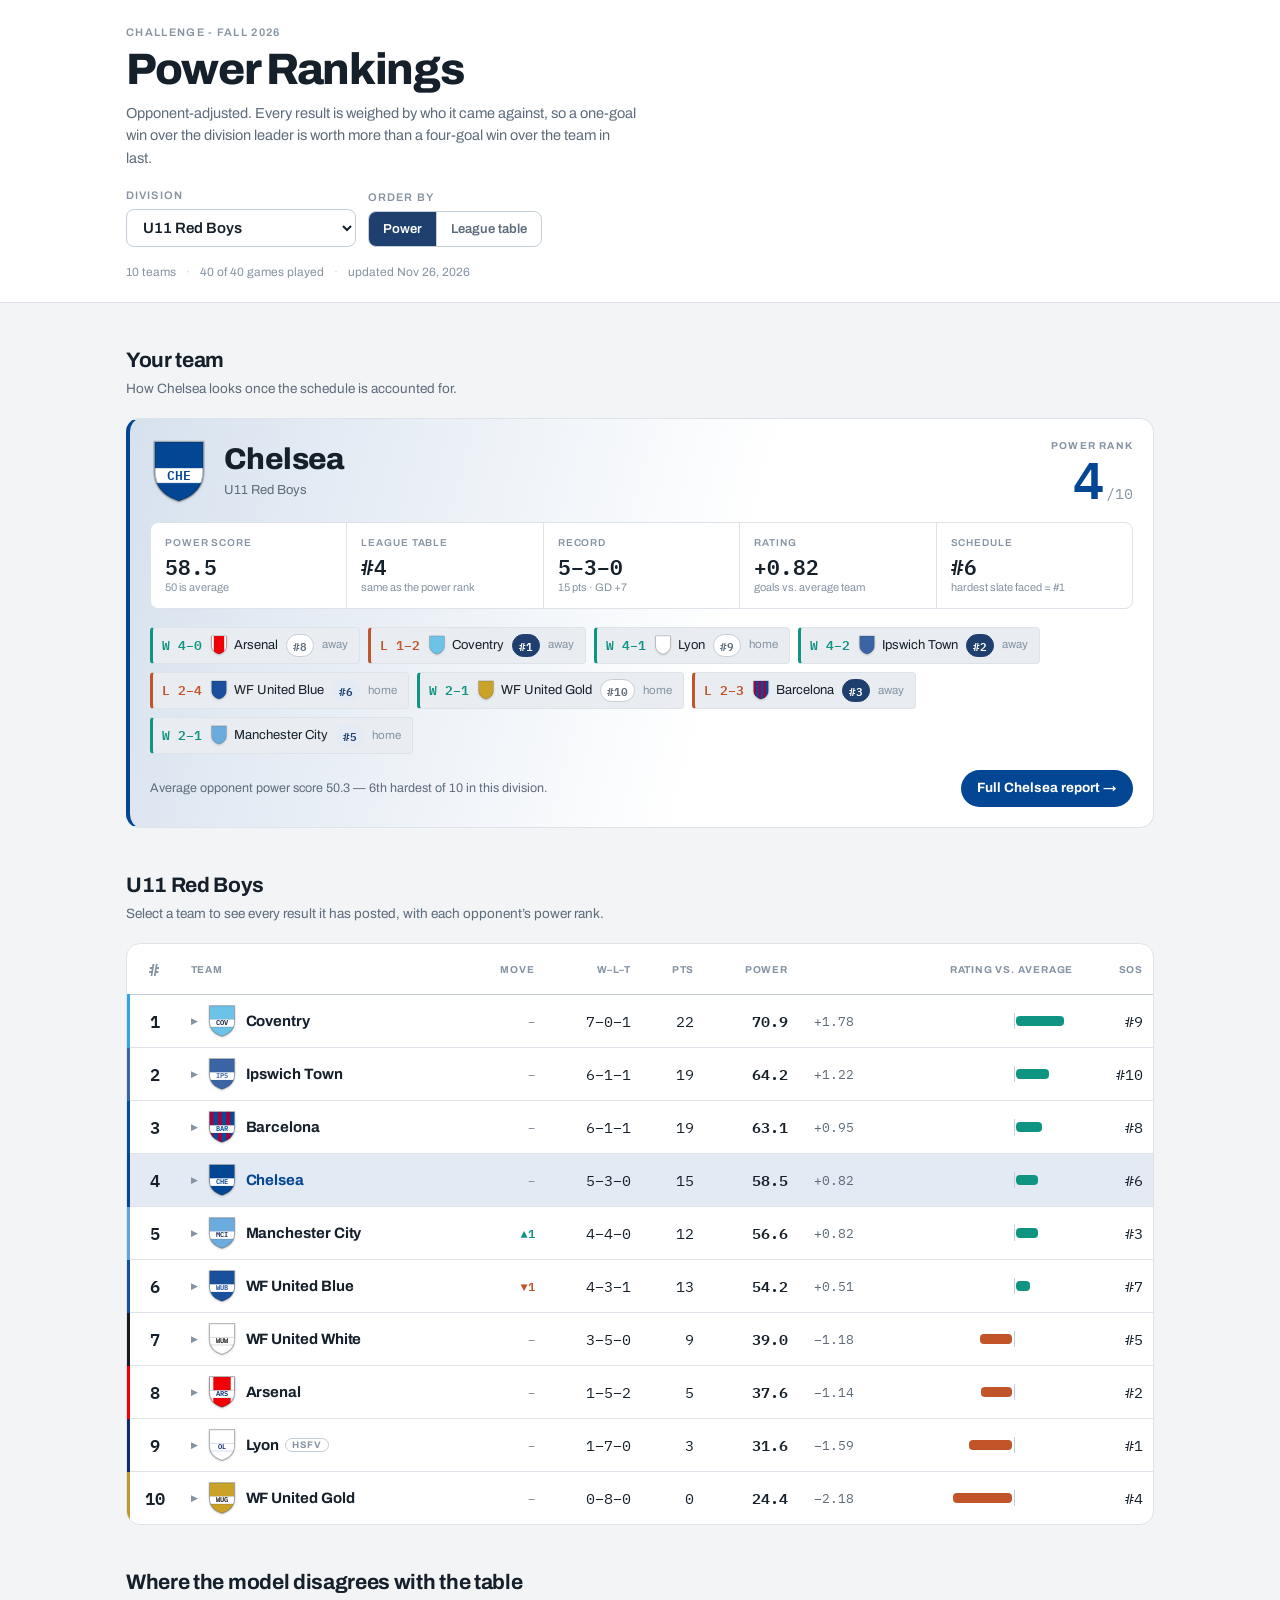
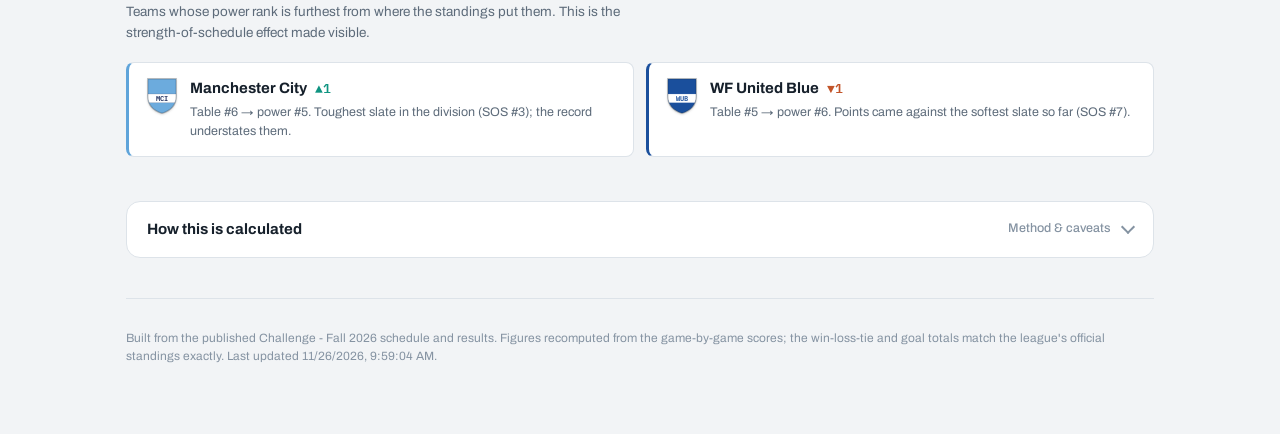
==== commit b7395acb: "Refresh rankings" ====
--- a/index.html
+++ b/index.html
@@ -1010,7 +1010,7 @@
 </main>
 
 <script>
-  const DATA = {"league":"Challenge - Fall 2026","generated_at":"2026-11-25T20:37:45+00:00","source_url":"https://playmetricssports.com/g/leagues/1321-2470-07598d11/teams/64255/team_view.html","featured_division":19780,"featured_team":64255,"settings":{"massey_weight":0.6,"colley_weight":0.4,"ridge":1.0,"goal_cap":4,"margin_cap":4,"margin_step":0.5},"divisions":[{"id":19774,"name":"U9 Gray Boys","gender":"M","games_played":32,"games_total":32,"rounds_complete":8,"games_moved":0,"teams":[{"id":69506,"league_team_id":64205,"name":"U09 (17) NCFCY Strikers DCH","short":"Strikers","url":"https://playmetricssports.com/g/leagues/1321-2470-07598d11/teams/64205/team_view.html","power_rank":1,"power_score":68.7,"rating":1.76,"colley":0.75,"sos":44.8,"sos_rank":8,"table_rank":1,"movement":0,"record":{"gp":8,"w":7,"l":1,"t":0,"gf":31,"ga":17,"gd":20,"pts":21},"resume":[{"opponent":"Corinthians","opponent_id":69495,"opponent_rank":8,"quality":"weak","home":false,"gf":4,"ga":1,"outcome":"W","date":"Aug 23, 2026","round":"Round 1"},{"opponent":"Fortaleza","opponent_id":69509,"opponent_rank":7,"quality":"weak","home":false,"gf":6,"ga":2,"outcome":"W","date":"Aug 30, 2026","round":"Round 2"},{"opponent":"Botafogo","opponent_id":69494,"opponent_rank":4,"quality":"middle","home":true,"gf":4,"ga":3,"outcome":"W","date":"Sep 13, 2026","round":"Round 3"},{"opponent":"Flamengo","opponent_id":69497,"opponent_rank":5,"quality":"middle","home":false,"gf":3,"ga":4,"outcome":"L","date":"Sep 20, 2026","round":"Round 4"},{"opponent":"Bahia","opponent_id":69493,"opponent_rank":2,"quality":"strong","home":true,"gf":5,"ga":1,"outcome":"W","date":"Sep 27, 2026","round":"Round 5"},{"opponent":"Cruzeiro","opponent_id":69496,"opponent_rank":3,"quality":"middle","home":false,"gf":5,"ga":4,"outcome":"W","date":"Oct  4, 2026","round":"Round 6"},{"opponent":"Sao Paolo","opponent_id":69508,"opponent_rank":6,"quality":"weak","home":true,"gf":6,"ga":2,"outcome":"W","date":"Oct 18, 2026","round":"Round 7"},{"opponent":"Corinthians","opponent_id":69495,"opponent_rank":8,"quality":"weak","home":true,"gf":4,"ga":0,"outcome":"W","date":"Oct 25, 2026","round":"Round 8"}],"org":"NCFC","host":true,"site":"DCH","girls":false,"key":"strikers","identity":{"pattern":"solid","colors":["#8C3B2F","#FFFFFF","#FFFFFF"],"code":"STR","real":false,"source":"palette","accent":{"light":"#8C3B2F","dark":"#CB7366"}}},{"id":69493,"league_team_id":64192,"name":"U09 (17) NCFCY Bahia FC","short":"Bahia","url":"https://playmetricssports.com/g/leagues/1321-2470-07598d11/teams/64192/team_view.html","power_rank":2,"power_score":66.7,"rating":1.33,"colley":0.771,"sos":48.1,"sos_rank":7,"table_rank":2,"movement":0,"record":{"gp":8,"w":7,"l":1,"t":0,"gf":26,"ga":13,"gd":13,"pts":21},"resume":[{"opponent":"Flamengo","opponent_id":69497,"opponent_rank":5,"quality":"middle","home":true,"gf":4,"ga":3,"outcome":"W","date":"Aug 23, 2026","round":"Round 1"},{"opponent":"Cruzeiro","opponent_id":69496,"opponent_rank":3,"quality":"middle","home":true,"gf":4,"ga":0,"outcome":"W","date":"Aug 30, 2026","round":"Round 2"},{"opponent":"Corinthians","opponent_id":69495,"opponent_rank":8,"quality":"weak","home":false,"gf":5,"ga":1,"outcome":"W","date":"Sep 13, 2026","round":"Round 3"},{"opponent":"Botafogo","opponent_id":69494,"opponent_rank":4,"quality":"middle","home":true,"gf":4,"ga":3,"outcome":"W","date":"Sep 20, 2026","round":"Round 4"},{"opponent":"Strikers","opponent_id":69506,"opponent_rank":1,"quality":"strong","home":false,"gf":1,"ga":5,"outcome":"L","date":"Sep 27, 2026","round":"Round 5"},{"opponent":"Sao Paolo","opponent_id":69508,"opponent_rank":6,"quality":"weak","home":false,"gf":2,"ga":0,"outcome":"W","date":"Oct  4, 2026","round":"Round 6"},{"opponent":"Fortaleza","opponent_id":69509,"opponent_rank":7,"quality":"weak","home":true,"gf":4,"ga":0,"outcome":"W","date":"Oct 18, 2026","round":"Round 7"},{"opponent":"Flamengo","opponent_id":69497,"opponent_rank":5,"quality":"middle","home":false,"gf":3,"ga":2,"outcome":"W","date":"Oct 25, 2026","round":"Round 8"}],"org":"NCFC","host":true,"site":"","girls":false,"key":"bahia","identity":{"pattern":"hoops","colors":["#0A54A0","#E30613","#FFFFFF"],"code":"BAH","real":true,"source":"club","accent":{"light":"#0A54A0","dark":"#2C8EF2"}}},{"id":69496,"league_team_id":64195,"name":"U09 (17) NCFCY Cruzeiro FC","short":"Cruzeiro","url":"https://playmetricssports.com/g/leagues/1321-2470-07598d11/teams/64195/team_view.html","power_rank":3,"power_score":59.2,"rating":0.8,"colley":0.638,"sos":49.7,"sos_rank":5,"table_rank":3,"movement":0,"record":{"gp":8,"w":5,"l":2,"t":1,"gf":24,"ga":19,"gd":7,"pts":16},"resume":[{"opponent":"Botafogo","opponent_id":69494,"opponent_rank":4,"quality":"middle","home":false,"gf":5,"ga":4,"outcome":"W","date":"Aug 23, 2026","round":"Round 1"},{"opponent":"Bahia","opponent_id":69493,"opponent_rank":2,"quality":"strong","home":false,"gf":0,"ga":4,"outcome":"L","date":"Aug 30, 2026","round":"Round 2"},{"opponent":"Sao Paolo","opponent_id":69508,"opponent_rank":6,"quality":"weak","home":true,"gf":5,"ga":3,"outcome":"W","date":"Sep 13, 2026","round":"Round 3"},{"opponent":"Fortaleza","opponent_id":69509,"opponent_rank":7,"quality":"weak","home":false,"gf":2,"ga":2,"outcome":"T","date":"Sep 20, 2026","round":"Round 4"},{"opponent":"Flamengo","opponent_id":69497,"opponent_rank":5,"quality":"middle","home":true,"gf":5,"ga":1,"outcome":"W","date":"Sep 27, 2026","round":"Round 5"},{"opponent":"Strikers","opponent_id":69506,"opponent_rank":1,"quality":"strong","home":true,"gf":4,"ga":5,"outcome":"L","date":"Oct  4, 2026","round":"Round 6"},{"opponent":"Corinthians","opponent_id":69495,"opponent_rank":8,"quality":"weak","home":false,"gf":4,"ga":0,"outcome":"W","date":"Oct 18, 2026","round":"Round 7"},{"opponent":"Botafogo","opponent_id":69494,"opponent_rank":4,"quality":"middle","home":true,"gf":2,"ga":1,"outcome":"W","date":"Oct 25, 2026","round":"Round 8"}],"org":"NCFC","host":true,"site":"","girls":false,"key":"cruzeiro","identity":{"pattern":"solid","colors":["#0B5BA9","#FFFFFF","#FFFFFF"],"code":"CRU","real":true,"source":"club","accent":{"light":"#0B5BA9","dark":"#278EF1"}}},{"id":69494,"league_team_id":64193,"name":"U09 (17) NCFCY Botafogo FC","short":"Botafogo","url":"https://playmetricssports.com/g/leagues/1321-2470-07598d11/teams/64193/team_view.html","power_rank":4,"power_score":56.5,"rating":0.98,"colley":0.513,"sos":50.3,"sos_rank":4,"table_rank":4,"movement":0,"record":{"gp":8,"w":4,"l":4,"t":0,"gf":27,"ga":22,"gd":9,"pts":12},"resume":[{"opponent":"Cruzeiro","opponent_id":69496,"opponent_rank":3,"quality":"middle","home":true,"gf":4,"ga":5,"outcome":"L","date":"Aug 23, 2026","round":"Round 1"},{"opponent":"Corinthians","opponent_id":69495,"opponent_rank":8,"quality":"weak","home":true,"gf":7,"ga":3,"outcome":"W","date":"Aug 30, 2026","round":"Round 2"},{"opponent":"Strikers","opponent_id":69506,"opponent_rank":1,"quality":"strong","home":false,"gf":3,"ga":4,"outcome":"L","date":"Sep 13, 2026","round":"Round 3"},{"opponent":"Bahia","opponent_id":69493,"opponent_rank":2,"quality":"strong","home":false,"gf":3,"ga":4,"outcome":"L","date":"Sep 20, 2026","round":"Round 4"},{"opponent":"Sao Paolo","opponent_id":69508,"opponent_rank":6,"quality":"weak","home":true,"gf":5,"ga":1,"outcome":"W","date":"Sep 27, 2026","round":"Round 5"},{"opponent":"Flamengo","opponent_id":69497,"opponent_rank":5,"quality":"middle","home":true,"gf":5,"ga":4,"outcome":"W","date":"Oct 18, 2026","round":"Round 7"},{"opponent":"Cruzeiro","opponent_id":69496,"opponent_rank":3,"quality":"middle","home":false,"gf":1,"ga":2,"outcome":"L","date":"Oct 25, 2026","round":"Round 8"},{"opponent":"Fortaleza","opponent_id":69509,"opponent_rank":7,"quality":"weak","home":false,"gf":4,"ga":0,"outcome":"W","date":"Oct 31, 2026","round":"Round 6"}],"org":"NCFC","host":true,"site":"","girls":false,"key":"botafogo","identity":{"pattern":"stripes","colors":["#000000","#FFFFFF","#FFFFFF"],"code":"BOT","real":true,"source":"club","accent":{"light":"#000000","dark":"#8C8C8C"}}},{"id":69497,"league_team_id":64196,"name":"U09 (17) NCFCY Flamengo FC","short":"Flamengo","url":"https://playmetricssports.com/g/leagues/1321-2470-07598d11/teams/64196/team_view.html","power_rank":5,"power_score":51.4,"rating":0.33,"colley":0.479,"sos":51.9,"sos_rank":2,"table_rank":5,"movement":0,"record":{"gp":8,"w":3,"l":4,"t":1,"gf":25,"ga":21,"gd":2,"pts":10},"resume":[{"opponent":"Bahia","opponent_id":69493,"opponent_rank":2,"quality":"strong","home":false,"gf":3,"ga":4,"outcome":"L","date":"Aug 23, 2026","round":"Round 1"},{"opponent":"Sao Paolo","opponent_id":69508,"opponent_rank":6,"quality":"weak","home":false,"gf":3,"ga":3,"outcome":"T","date":"Aug 30, 2026","round":"Round 2"},{"opponent":"Fortaleza","opponent_id":69509,"opponent_rank":7,"quality":"weak","home":true,"gf":4,"ga":0,"outcome":"W","date":"Sep 13, 2026","round":"Round 3"},{"opponent":"Strikers","opponent_id":69506,"opponent_rank":1,"quality":"strong","home":true,"gf":4,"ga":3,"outcome":"W","date":"Sep 20, 2026","round":"Round 4"},{"opponent":"Cruzeiro","opponent_id":69496,"opponent_rank":3,"quality":"middle","home":false,"gf":1,"ga":5,"outcome":"L","date":"Sep 27, 2026","round":"Round 5"},{"opponent":"Botafogo","opponent_id":69494,"opponent_rank":4,"quality":"middle","home":false,"gf":4,"ga":5,"outcome":"L","date":"Oct 18, 2026","round":"Round 7"},{"opponent":"Bahia","opponent_id":69493,"opponent_rank":2,"quality":"strong","home":true,"gf":2,"ga":3,"outcome":"L","date":"Oct 25, 2026","round":"Round 8"},{"opponent":"Corinthians","opponent_id":69495,"opponent_rank":8,"quality":"weak","home":true,"gf":4,"ga":0,"outcome":"W","date":"Oct 31, 2026","round":"Round 6"}],"org":"NCFC","host":true,"site":"","girls":false,"key":"flamengo","identity":{"pattern":"hoops","colors":["#C52613","#000000","#FFFFFF"],"code":"FLA","real":true,"source":"club","accent":{"light":"#C52613","dark":"#ED5B4A"}}},{"id":69508,"league_team_id":64207,"name":"U09 (17) NCFCY Sao Paolo HSFV","short":"Sao Paolo","url":"https://playmetricssports.com/g/leagues/1321-2470-07598d11/teams/64207/team_view.html","power_rank":6,"power_score":38.4,"rating":-1.07,"colley":0.342,"sos":49.2,"sos_rank":6,"table_rank":6,"movement":0,"record":{"gp":8,"w":2,"l":5,"t":1,"gf":18,"ga":24,"gd":-9,"pts":7},"resume":[{"opponent":"Fortaleza","opponent_id":69509,"opponent_rank":7,"quality":"weak","home":true,"gf":2,"ga":4,"outcome":"L","date":"Aug 23, 2026","round":"Round 1"},{"opponent":"Flamengo","opponent_id":69497,"opponent_rank":5,"quality":"middle","home":true,"gf":3,"ga":3,"outcome":"T","date":"Aug 30, 2026","round":"Round 2"},{"opponent":"Cruzeiro","opponent_id":69496,"opponent_rank":3,"quality":"middle","home":false,"gf":3,"ga":5,"outcome":"L","date":"Sep 13, 2026","round":"Round 3"},{"opponent":"Corinthians","opponent_id":69495,"opponent_rank":8,"quality":"weak","home":true,"gf":5,"ga":1,"outcome":"W","date":"Sep 20, 2026","round":"Round 4"},{"opponent":"Botafogo","opponent_id":69494,"opponent_rank":4,"quality":"middle","home":false,"gf":1,"ga":5,"outcome":"L","date":"Sep 27, 2026","round":"Round 5"},{"opponent":"Bahia","opponent_id":69493,"opponent_rank":2,"quality":"strong","home":true,"gf":0,"ga":2,"outcome":"L","date":"Oct  4, 2026","round":"Round 6"},{"opponent":"Strikers","opponent_id":69506,"opponent_rank":1,"quality":"strong","home":false,"gf":2,"ga":6,"outcome":"L","date":"Oct 18, 2026","round":"Round 7"},{"opponent":"Fortaleza","opponent_id":69509,"opponent_rank":7,"quality":"weak","home":false,"gf":3,"ga":2,"outcome":"W","date":"Oct 25, 2026","round":"Round 8"}],"org":"NCFC","host":true,"site":"HSFV","girls":false,"key":"saopaolo","identity":{"pattern":"hoops","colors":["#FFFFFF","#E30613","#000000"],"code":"SAO","real":true,"source":"club","accent":{"light":"#E30613","dark":"#FA4A55"}}},{"id":69509,"league_team_id":64208,"name":"U09 (17) NCFCY Fortaleza FC","short":"Fortaleza","url":"https://playmetricssports.com/g/leagues/1321-2470-07598d11/teams/64208/team_view.html","power_rank":7,"power_score":31.8,"rating":-1.71,"colley":0.258,"sos":50.8,"sos_rank":3,"table_rank":7,"movement":0,"record":{"gp":8,"w":1,"l":6,"t":1,"gf":12,"ga":26,"gd":-16,"pts":4},"resume":[{"opponent":"Sao Paolo","opponent_id":69508,"opponent_rank":6,"quality":"weak","home":false,"gf":4,"ga":2,"outcome":"W","date":"Aug 23, 2026","round":"Round 1"},{"opponent":"Strikers","opponent_id":69506,"opponent_rank":1,"quality":"strong","home":true,"gf":2,"ga":6,"outcome":"L","date":"Aug 30, 2026","round":"Round 2"},{"opponent":"Flamengo","opponent_id":69497,"opponent_rank":5,"quality":"middle","home":false,"gf":0,"ga":4,"outcome":"L","date":"Sep 13, 2026","round":"Round 3"},{"opponent":"Cruzeiro","opponent_id":69496,"opponent_rank":3,"quality":"middle","home":true,"gf":2,"ga":2,"outcome":"T","date":"Sep 20, 2026","round":"Round 4"},{"opponent":"Corinthians","opponent_id":69495,"opponent_rank":8,"quality":"weak","home":false,"gf":2,"ga":3,"outcome":"L","date":"Sep 27, 2026","round":"Round 5"},{"opponent":"Bahia","opponent_id":69493,"opponent_rank":2,"quality":"strong","home":false,"gf":0,"ga":4,"outcome":"L","date":"Oct 18, 2026","round":"Round 7"},{"opponent":"Sao Paolo","opponent_id":69508,"opponent_rank":6,"quality":"weak","home":true,"gf":2,"ga":3,"outcome":"L","date":"Oct 25, 2026","round":"Round 8"},{"opponent":"Botafogo","opponent_id":69494,"opponent_rank":4,"quality":"middle","home":true,"gf":0,"ga":4,"outcome":"L","date":"Oct 31, 2026","round":"Round 6"}],"org":"NCFC","host":true,"site":"","girls":false,"key":"fortaleza","identity":{"pattern":"stripes","colors":["#0A2C6B","#E30613","#FFFFFF"],"code":"FOR","real":true,"source":"club","accent":{"light":"#0A2C6B","dark":"#538AEF"}}},{"id":69495,"league_team_id":64194,"name":"U09 (17) NCFCY Corinthians FC","short":"Corinthians","url":"https://playmetricssports.com/g/leagues/1321-2470-07598d11/teams/64194/team_view.html","power_rank":8,"power_score":27.1,"rating":-2.42,"colley":0.25,"sos":55.2,"sos_rank":1,"table_rank":8,"movement":0,"record":{"gp":8,"w":1,"l":7,"t":0,"gf":9,"ga":30,"gd":-26,"pts":3},"resume":[{"opponent":"Strikers","opponent_id":69506,"opponent_rank":1,"quality":"strong","home":true,"gf":1,"ga":4,"outcome":"L","date":"Aug 23, 2026","round":"Round 1"},{"opponent":"Botafogo","opponent_id":69494,"opponent_rank":4,"quality":"middle","home":false,"gf":3,"ga":7,"outcome":"L","date":"Aug 30, 2026","round":"Round 2"},{"opponent":"Bahia","opponent_id":69493,"opponent_rank":2,"quality":"strong","home":true,"gf":1,"ga":5,"outcome":"L","date":"Sep 13, 2026","round":"Round 3"},{"opponent":"Sao Paolo","opponent_id":69508,"opponent_rank":6,"quality":"weak","home":false,"gf":1,"ga":5,"outcome":"L","date":"Sep 20, 2026","round":"Round 4"},{"opponent":"Fortaleza","opponent_id":69509,"opponent_rank":7,"quality":"weak","home":true,"gf":3,"ga":2,"outcome":"W","date":"Sep 27, 2026","round":"Round 5"},{"opponent":"Cruzeiro","opponent_id":69496,"opponent_rank":3,"quality":"middle","home":true,"gf":0,"ga":4,"outcome":"L","date":"Oct 18, 2026","round":"Round 7"},{"opponent":"Strikers","opponent_id":69506,"opponent_rank":1,"quality":"strong","home":false,"gf":0,"ga":4,"outcome":"L","date":"Oct 25, 2026","round":"Round 8"},{"opponent":"Flamengo","opponent_id":69497,"opponent_rank":5,"quality":"middle","home":false,"gf":0,"ga":4,"outcome":"L","date":"Oct 31, 2026","round":"Round 6"}],"org":"NCFC","host":true,"site":"","girls":false,"key":"corinthians","identity":{"pattern":"solid","colors":["#FFFFFF","#000000","#000000"],"code":"COR","real":true,"source":"club","accent":{"light":"#000000","dark":"#8C8C8C"}}}],"upcoming":[]},{"id":19775,"name":"U9 Girls","gender":"F","games_played":32,"games_total":32,"rounds_complete":8,"games_moved":0,"teams":[{"id":69511,"league_team_id":64209,"name":"U09 (17) NCFCY Current HSFV G","short":"Current","url":"https://playmetricssports.com/g/leagues/1321-2470-07598d11/teams/64209/team_view.html","power_rank":1,"power_score":78.3,"rating":2.01,"colley":0.808,"sos":45.0,"sos_rank":8,"table_rank":1,"movement":0,"record":{"gp":8,"w":7,"l":0,"t":1,"gf":29,"ga":10,"gd":21,"pts":22},"resume":[{"opponent":"Trinity","opponent_id":69489,"opponent_rank":7,"quality":"weak","home":true,"gf":4,"ga":1,"outcome":"W","date":"Aug 23, 2026","round":"Round 1"},{"opponent":"Sporting","opponent_id":69491,"opponent_rank":6,"quality":"weak","home":true,"gf":4,"ga":2,"outcome":"W","date":"Sep 12, 2026","round":"Round 3"},{"opponent":"Sun","opponent_id":69490,"opponent_rank":3,"quality":"middle","home":false,"gf":4,"ga":0,"outcome":"W","date":"Sep 13, 2026","round":"Round 3"},{"opponent":"Teal","opponent_id":69625,"opponent_rank":2,"quality":"strong","home":false,"gf":1,"ga":1,"outcome":"T","date":"Sep 19, 2026","round":"Round 4"},{"opponent":"WF United Red","opponent_id":69492,"opponent_rank":4,"quality":"middle","home":true,"gf":5,"ga":2,"outcome":"W","date":"Oct 18, 2026","round":"Round 7"},{"opponent":"Brooklyn","opponent_id":69488,"opponent_rank":5,"quality":"middle","home":true,"gf":4,"ga":2,"outcome":"W","date":"Oct 24, 2026","round":"Round 4"},{"opponent":"Trinity","opponent_id":69489,"opponent_rank":7,"quality":"weak","home":false,"gf":5,"ga":2,"outcome":"W","date":"Oct 25, 2026","round":"Round 8"},{"opponent":"WF United Black","opponent_id":69505,"opponent_rank":8,"quality":"weak","home":false,"gf":4,"ga":0,"outcome":"W","date":"Oct 31, 2026","round":"Round 6"}],"org":"NCFC","host":true,"site":"HSFV","girls":true,"key":"current","identity":{"pattern":"solid","colors":["#008C95","#C8102E","#FFFFFF"],"code":"KC","real":true,"source":"club","accent":{"light":"#008C95","dark":"#009AA4"}}},{"id":69625,"league_team_id":64211,"name":"U09 (17) TFA Teal G","short":"Teal","url":"https://playmetricssports.com/g/leagues/1321-2470-07598d11/teams/64211/team_view.html","power_rank":2,"power_score":63.9,"rating":1.01,"colley":0.646,"sos":48.8,"sos_rank":6,"table_rank":2,"movement":0,"record":{"gp":8,"w":4,"l":1,"t":3,"gf":25,"ga":18,"gd":10,"pts":15},"resume":[{"opponent":"Sun","opponent_id":69490,"opponent_rank":3,"quality":"middle","home":false,"gf":6,"ga":4,"outcome":"W","date":"Aug 23, 2026","round":"Round 1"},{"opponent":"WF United Red","opponent_id":69492,"opponent_rank":4,"quality":"middle","home":false,"gf":3,"ga":5,"outcome":"L","date":"Aug 30, 2026","round":"Round 2"},{"opponent":"Brooklyn","opponent_id":69488,"opponent_rank":5,"quality":"middle","home":true,"gf":4,"ga":2,"outcome":"W","date":"Sep 13, 2026","round":"Round 3"},{"opponent":"Current","opponent_id":69511,"opponent_rank":1,"quality":"strong","home":true,"gf":1,"ga":1,"outcome":"T","date":"Sep 19, 2026","round":"Round 4"},{"opponent":"Trinity","opponent_id":69489,"opponent_rank":7,"quality":"weak","home":false,"gf":1,"ga":1,"outcome":"T","date":"Sep 20, 2026","round":"Round 4"},{"opponent":"Sporting","opponent_id":69491,"opponent_rank":6,"quality":"weak","home":false,"gf":5,"ga":1,"outcome":"W","date":"Oct  3, 2026","round":"Round 6"},{"opponent":"WF United Black","opponent_id":69505,"opponent_rank":8,"quality":"weak","home":true,"gf":4,"ga":4,"outcome":"T","date":"Oct 18, 2026","round":"Round 7"},{"opponent":"Sun","opponent_id":69490,"opponent_rank":3,"quality":"middle","home":true,"gf":5,"ga":1,"outcome":"W","date":"Oct 25, 2026","round":"Round 8"}],"org":"TFA","host":false,"site":"","girls":true,"key":"teal","identity":{"pattern":"solid","colors":["#0E8C8C","#FFFFFF","#FFFFFF"],"code":"TEA","real":false,"source":"name","accent":{"light":"#0E8C8C","dark":"#109B9B"}}},{"id":69490,"league_team_id":64189,"name":"U09 (17) NCFCY Sun FC G","short":"Sun","url":"https://playmetricssports.com/g/leagues/1321-2470-07598d11/teams/64189/team_view.html","power_rank":3,"power_score":54.6,"rating":0.1,"colley":0.604,"sos":51.2,"sos_rank":3,"table_rank":3,"movement":0,"record":{"gp":8,"w":5,"l":3,"t":0,"gf":23,"ga":21,"gd":0,"pts":15},"resume":[{"opponent":"Teal","opponent_id":69625,"opponent_rank":2,"quality":"strong","home":true,"gf":4,"ga":6,"outcome":"L","date":"Aug 23, 2026","round":"Round 1"},{"opponent":"Brooklyn","opponent_id":69488,"opponent_rank":5,"quality":"middle","home":false,"gf":3,"ga":2,"outcome":"W","date":"Aug 30, 2026","round":"Round 2"},{"opponent":"Current","opponent_id":69511,"opponent_rank":1,"quality":"strong","home":true,"gf":0,"ga":4,"outcome":"L","date":"Sep 13, 2026","round":"Round 3"},{"opponent":"WF United Black","opponent_id":69505,"opponent_rank":8,"quality":"weak","home":false,"gf":5,"ga":2,"outcome":"W","date":"Sep 20, 2026","round":"Round 4"},{"opponent":"WF United Red","opponent_id":69492,"opponent_rank":4,"quality":"middle","home":true,"gf":4,"ga":3,"outcome":"W","date":"Sep 27, 2026","round":"Round 5"},{"opponent":"Trinity","opponent_id":69489,"opponent_rank":7,"quality":"weak","home":false,"gf":3,"ga":1,"outcome":"W","date":"Oct  4, 2026","round":"Round 6"},{"opponent":"Sporting","opponent_id":69491,"opponent_rank":6,"quality":"weak","home":true,"gf":4,"ga":1,"outcome":"W","date":"Oct 18, 2026","round":"Round 7"},{"opponent":"Teal","opponent_id":69625,"opponent_rank":2,"quality":"strong","home":false,"gf":1,"ga":5,"outcome":"L","date":"Oct 25, 2026","round":"Round 8"}],"org":"NCFC","host":true,"site":"","girls":true,"key":"sun","identity":{"pattern":"solid","colors":["#93531C","#1B1B1B","#FFFFFF"],"code":"SUN","real":false,"source":"palette","accent":{"light":"#93531C","dark":"#CF7527"}}},{"id":69492,"league_team_id":64191,"name":"U09 (17) NCFCY WF United Red G","short":"WF United Red","url":"https://playmetricssports.com/g/leagues/1321-2470-07598d11/teams/64191/team_view.html","power_rank":4,"power_score":53.9,"rating":0.35,"colley":0.525,"sos":46.9,"sos_rank":7,"table_rank":4,"movement":0,"record":{"gp":8,"w":4,"l":3,"t":1,"gf":22,"ga":18,"gd":5,"pts":13},"resume":[{"opponent":"WF United Black","opponent_id":69505,"opponent_rank":8,"quality":"weak","home":false,"gf":5,"ga":1,"outcome":"W","date":"Aug 23, 2026","round":"Round 1"},{"opponent":"Teal","opponent_id":69625,"opponent_rank":2,"quality":"strong","home":true,"gf":5,"ga":3,"outcome":"W","date":"Aug 30, 2026","round":"Round 2"},{"opponent":"Trinity","opponent_id":69489,"opponent_rank":7,"quality":"weak","home":false,"gf":2,"ga":3,"outcome":"L","date":"Sep 13, 2026","round":"Round 3"},{"opponent":"Sporting","opponent_id":69491,"opponent_rank":6,"quality":"weak","home":true,"gf":3,"ga":1,"outcome":"W","date":"Sep 20, 2026","round":"Round 4"},{"opponent":"Sun","opponent_id":69490,"opponent_rank":3,"quality":"middle","home":false,"gf":3,"ga":4,"outcome":"L","date":"Sep 27, 2026","round":"Round 5"},{"opponent":"Current","opponent_id":69511,"opponent_rank":1,"quality":"strong","home":false,"gf":2,"ga":5,"outcome":"L","date":"Oct 18, 2026","round":"Round 7"},{"opponent":"WF United Black","opponent_id":69505,"opponent_rank":8,"quality":"weak","home":true,"gf":3,"ga":1,"outcome":"W","date":"Oct 24, 2026","round":"Round 8"},{"opponent":"Brooklyn","opponent_id":69488,"opponent_rank":5,"quality":"middle","home":true,"gf":1,"ga":1,"outcome":"T","date":"Oct 31, 2026","round":"Round 6"}],"org":"NCFC","host":true,"site":"","girls":true,"key":"wfunitedred","identity":{"pattern":"solid","colors":["#C8102E","#FFFFFF","#FFFFFF"],"code":"WUR","real":false,"source":"name","accent":{"light":"#C8102E","dark":"#F1536D"}}},{"id":69488,"league_team_id":64187,"name":"U09 (17) NCFCY Brooklyn FC G","short":"Brooklyn","url":"https://playmetricssports.com/g/leagues/1321-2470-07598d11/teams/64187/team_view.html","power_rank":5,"power_score":43.0,"rating":-0.37,"colley":0.396,"sos":49.4,"sos_rank":5,"table_rank":5,"movement":0,"record":{"gp":8,"w":2,"l":4,"t":2,"gf":15,"ga":19,"gd":-3,"pts":8},"resume":[{"opponent":"Sporting","opponent_id":69491,"opponent_rank":6,"quality":"weak","home":true,"gf":0,"ga":4,"outcome":"L","date":"Aug 23, 2026","round":"Round 1"},{"opponent":"Sun","opponent_id":69490,"opponent_rank":3,"quality":"middle","home":true,"gf":2,"ga":3,"outcome":"L","date":"Aug 30, 2026","round":"Round 2"},{"opponent":"Teal","opponent_id":69625,"opponent_rank":2,"quality":"strong","home":false,"gf":2,"ga":4,"outcome":"L","date":"Sep 13, 2026","round":"Round 3"},{"opponent":"WF United Black","opponent_id":69505,"opponent_rank":8,"quality":"weak","home":true,"gf":2,"ga":0,"outcome":"W","date":"Sep 27, 2026","round":"Round 5"},{"opponent":"Trinity","opponent_id":69489,"opponent_rank":7,"quality":"weak","home":true,"gf":5,"ga":1,"outcome":"W","date":"Oct 18, 2026","round":"Round 7"},{"opponent":"Current","opponent_id":69511,"opponent_rank":1,"quality":"strong","home":false,"gf":2,"ga":4,"outcome":"L","date":"Oct 24, 2026","round":"Round 4"},{"opponent":"Sporting","opponent_id":69491,"opponent_rank":6,"quality":"weak","home":false,"gf":2,"ga":2,"outcome":"T","date":"Oct 25, 2026","round":"Round 8"},{"opponent":"WF United Red","opponent_id":69492,"opponent_rank":4,"quality":"middle","home":false,"gf":1,"ga":1,"outcome":"T","date":"Oct 31, 2026","round":"Round 6"}],"org":"NCFC","host":true,"site":"","girls":true,"key":"brooklyn","identity":{"pattern":"solid","colors":["#33566E","#FFFFFF","#FFFFFF"],"code":"BRO","real":false,"source":"palette","accent":{"light":"#33566E","dark":"#5E92B5"}}},{"id":69491,"league_team_id":64190,"name":"U09 (17) NCFCY Sporting G","short":"Sporting","url":"https://playmetricssports.com/g/leagues/1321-2470-07598d11/teams/64190/team_view.html","power_rank":6,"power_score":38.4,"rating":-0.74,"colley":0.354,"sos":50.6,"sos_rank":4,"table_rank":6,"movement":0,"record":{"gp":8,"w":1,"l":4,"t":3,"gf":14,"ga":20,"gd":-7,"pts":6},"resume":[{"opponent":"Brooklyn","opponent_id":69488,"opponent_rank":5,"quality":"middle","home":false,"gf":4,"ga":0,"outcome":"W","date":"Aug 23, 2026","round":"Round 1"},{"opponent":"Current","opponent_id":69511,"opponent_rank":1,"quality":"strong","home":false,"gf":2,"ga":4,"outcome":"L","date":"Sep 12, 2026","round":"Round 3"},{"opponent":"WF United Black","opponent_id":69505,"opponent_rank":8,"quality":"weak","home":true,"gf":2,"ga":2,"outcome":"T","date":"Sep 13, 2026","round":"Round 3"},{"opponent":"WF United Red","opponent_id":69492,"opponent_rank":4,"quality":"middle","home":false,"gf":1,"ga":3,"outcome":"L","date":"Sep 20, 2026","round":"Round 4"},{"opponent":"Trinity","opponent_id":69489,"opponent_rank":7,"quality":"weak","home":true,"gf":1,"ga":1,"outcome":"T","date":"Sep 27, 2026","round":"Round 5"},{"opponent":"Teal","opponent_id":69625,"opponent_rank":2,"quality":"strong","home":true,"gf":1,"ga":5,"outcome":"L","date":"Oct  3, 2026","round":"Round 6"},{"opponent":"Sun","opponent_id":69490,"opponent_rank":3,"quality":"middle","home":false,"gf":1,"ga":4,"outcome":"L","date":"Oct 18, 2026","round":"Round 7"},{"opponent":"Brooklyn","opponent_id":69488,"opponent_rank":5,"quality":"middle","home":true,"gf":2,"ga":2,"outcome":"T","date":"Oct 25, 2026","round":"Round 8"}],"org":"NCFC","host":true,"site":"","girls":true,"key":"sporting","identity":{"pattern":"hoops","colors":["#008057","#FFFFFF","#FFFFFF"],"code":"SCP","real":true,"source":"club","accent":{"light":"#008057","dark":"#009F6C"}}},{"id":69489,"league_team_id":64188,"name":"U09 (17) NCFCY Trinity G","short":"Trinity","url":"https://playmetricssports.com/g/leagues/1321-2470-07598d11/teams/64188/team_view.html","power_rank":7,"power_score":38.4,"rating":-0.9,"colley":0.392,"sos":55.0,"sos_rank":1,"table_rank":7,"movement":0,"record":{"gp":8,"w":1,"l":4,"t":3,"gf":12,"ga":21,"gd":-11,"pts":6},"resume":[{"opponent":"Current","opponent_id":69511,"opponent_rank":1,"quality":"strong","home":false,"gf":1,"ga":4,"outcome":"L","date":"Aug 23, 2026","round":"Round 1"},{"opponent":"WF United Black","opponent_id":69505,"opponent_rank":8,"quality":"weak","home":false,"gf":2,"ga":2,"outcome":"T","date":"Aug 30, 2026","round":"Round 2"},{"opponent":"WF United Red","opponent_id":69492,"opponent_rank":4,"quality":"middle","home":true,"gf":3,"ga":2,"outcome":"W","date":"Sep 13, 2026","round":"Round 3"},{"opponent":"Teal","opponent_id":69625,"opponent_rank":2,"quality":"strong","home":true,"gf":1,"ga":1,"outcome":"T","date":"Sep 20, 2026","round":"Round 4"},{"opponent":"Sporting","opponent_id":69491,"opponent_rank":6,"quality":"weak","home":false,"gf":1,"ga":1,"outcome":"T","date":"Sep 27, 2026","round":"Round 5"},{"opponent":"Sun","opponent_id":69490,"opponent_rank":3,"quality":"middle","home":true,"gf":1,"ga":3,"outcome":"L","date":"Oct  4, 2026","round":"Round 6"},{"opponent":"Brooklyn","opponent_id":69488,"opponent_rank":5,"quality":"middle","home":false,"gf":1,"ga":5,"outcome":"L","date":"Oct 18, 2026","round":"Round 7"},{"opponent":"Current","opponent_id":69511,"opponent_rank":1,"quality":"strong","home":true,"gf":2,"ga":5,"outcome":"L","date":"Oct 25, 2026","round":"Round 8"}],"org":"NCFC","host":true,"site":"","girls":true,"key":"trinity","identity":{"pattern":"band","colors":["#6A3A70","#FFFFFF","#FFFFFF"],"code":"TRI","real":false,"source":"palette","accent":{"light":"#6A3A70","dark":"#B177B8"}}},{"id":69505,"league_team_id":64204,"name":"U09 (17) NCFCY WF United Black G","short":"WF United Black","url":"https://playmetricssports.com/g/leagues/1321-2470-07598d11/teams/64204/team_view.html","power_rank":8,"power_score":29.4,"rating":-1.46,"colley":0.275,"sos":53.1,"sos_rank":2,"table_rank":8,"movement":0,"record":{"gp":8,"w":0,"l":5,"t":3,"gf":12,"ga":25,"gd":-15,"pts":3},"resume":[{"opponent":"WF United Red","opponent_id":69492,"opponent_rank":4,"quality":"middle","home":true,"gf":1,"ga":5,"outcome":"L","date":"Aug 23, 2026","round":"Round 1"},{"opponent":"Trinity","opponent_id":69489,"opponent_rank":7,"quality":"weak","home":true,"gf":2,"ga":2,"outcome":"T","date":"Aug 30, 2026","round":"Round 2"},{"opponent":"Sporting","opponent_id":69491,"opponent_rank":6,"quality":"weak","home":false,"gf":2,"ga":2,"outcome":"T","date":"Sep 13, 2026","round":"Round 3"},{"opponent":"Sun","opponent_id":69490,"opponent_rank":3,"quality":"middle","home":true,"gf":2,"ga":5,"outcome":"L","date":"Sep 20, 2026","round":"Round 4"},{"opponent":"Brooklyn","opponent_id":69488,"opponent_rank":5,"quality":"middle","home":false,"gf":0,"ga":2,"outcome":"L","date":"Sep 27, 2026","round":"Round 5"},{"opponent":"Teal","opponent_id":69625,"opponent_rank":2,"quality":"strong","home":false,"gf":4,"ga":4,"outcome":"T","date":"Oct 18, 2026","round":"Round 7"},{"opponent":"WF United Red","opponent_id":69492,"opponent_rank":4,"quality":"middle","home":false,"gf":1,"ga":3,"outcome":"L","date":"Oct 24, 2026","round":"Round 8"},{"opponent":"Current","opponent_id":69511,"opponent_rank":1,"quality":"strong","home":true,"gf":0,"ga":4,"outcome":"L","date":"Oct 31, 2026","round":"Round 6"}],"org":"NCFC","host":true,"site":"","girls":true,"key":"wfunitedblack","identity":{"pattern":"solid","colors":["#1B1B1B","#FFFFFF","#FFFFFF"],"code":"WUB","real":false,"source":"name","accent":{"light":"#1B1B1B","dark":"#8B8B8B"}}}],"upcoming":[]},{"id":19776,"name":"U9 Red Boys","gender":"M","games_played":40,"games_total":40,"rounds_complete":8,"games_moved":0,"teams":[{"id":69621,"league_team_id":64210,"name":"U09 (17) FWSC United Lightning","short":"United Lightning","url":"https://playmetricssports.com/g/leagues/1321-2470-07598d11/teams/64210/team_view.html","power_rank":1,"power_score":75.1,"rating":2.89,"colley":0.896,"sos":49.9,"sos_rank":6,"table_rank":1,"movement":0,"record":{"gp":8,"w":8,"l":0,"t":0,"gf":32,"ga":16,"gd":26,"pts":24},"resume":[{"opponent":"Palmeiras","opponent_id":69500,"opponent_rank":2,"quality":"strong","home":true,"gf":6,"ga":2,"outcome":"W","date":"Aug 23, 2026","round":"Round 1"},{"opponent":"Remo","opponent_id":69502,"opponent_rank":8,"quality":"weak","home":false,"gf":5,"ga":1,"outcome":"W","date":"Sep 13, 2026","round":"Round 3"},{"opponent":"Teal","opponent_id":69641,"opponent_rank":9,"quality":"weak","home":false,"gf":5,"ga":1,"outcome":"W","date":"Sep 20, 2026","round":"Round 4"},{"opponent":"Predators","opponent_id":69507,"opponent_rank":3,"quality":"strong","home":false,"gf":5,"ga":1,"outcome":"W","date":"Sep 27, 2026","round":"Round 5"},{"opponent":"Santos","opponent_id":69501,"opponent_rank":7,"quality":"weak","home":true,"gf":4,"ga":0,"outcome":"W","date":"Oct  3, 2026","round":"Round 2"},{"opponent":"WF United White","opponent_id":69504,"opponent_rank":6,"quality":"middle","home":false,"gf":7,"ga":4,"outcome":"W","date":"Oct 18, 2026","round":"Round 7"},{"opponent":"Fluminense","opponent_id":69498,"opponent_rank":5,"quality":"middle","home":true,"gf":5,"ga":4,"outcome":"W","date":"Oct 25, 2026","round":"Round 8"},{"opponent":"WF United Blue","opponent_id":69503,"opponent_rank":4,"quality":"middle","home":true,"gf":5,"ga":3,"outcome":"W","date":"Oct 31, 2026","round":"Round 6"}],"org":"FWSC","host":false,"site":"","girls":false,"key":"unitedlightning","identity":{"pattern":"solid","colors":["#1F7A6B","#FFFFFF","#FFFFFF"],"code":"ULI","real":false,"source":"palette","accent":{"light":"#1F7A6B","dark":"#289B88"}}},{"id":69500,"league_team_id":64199,"name":"U09 (17) NCFCY Palmeiras","short":"Palmeiras","url":"https://playmetricssports.com/g/leagues/1321-2470-07598d11/teams/64199/team_view.html","power_rank":2,"power_score":64.9,"rating":1.59,"colley":0.758,"sos":51.1,"sos_rank":3,"table_rank":2,"movement":0,"record":{"gp":8,"w":6,"l":1,"t":1,"gf":28,"ga":15,"gd":13,"pts":19},"resume":[{"opponent":"United Lightning","opponent_id":69621,"opponent_rank":1,"quality":"strong","home":false,"gf":2,"ga":6,"outcome":"L","date":"Aug 23, 2026","round":"Round 1"},{"opponent":"WF United White","opponent_id":69504,"opponent_rank":6,"quality":"middle","home":false,"gf":4,"ga":4,"outcome":"T","date":"Aug 30, 2026","round":"Round 2"},{"opponent":"WF United Blue","opponent_id":69503,"opponent_rank":4,"quality":"middle","home":true,"gf":3,"ga":2,"outcome":"W","date":"Sep 13, 2026","round":"Round 3"},{"opponent":"Fluminense","opponent_id":69498,"opponent_rank":5,"quality":"middle","home":true,"gf":4,"ga":0,"outcome":"W","date":"Sep 20, 2026","round":"Round 4"},{"opponent":"Internacional","opponent_id":69499,"opponent_rank":10,"quality":"weak","home":false,"gf":5,"ga":1,"outcome":"W","date":"Sep 27, 2026","round":"Round 5"},{"opponent":"Predators","opponent_id":69507,"opponent_rank":3,"quality":"strong","home":true,"gf":5,"ga":2,"outcome":"W","date":"Oct  4, 2026","round":"Round 6"},{"opponent":"Remo","opponent_id":69502,"opponent_rank":8,"quality":"weak","home":true,"gf":4,"ga":2,"outcome":"W","date":"Oct 18, 2026","round":"Round 7"},{"opponent":"Santos","opponent_id":69501,"opponent_rank":7,"quality":"weak","home":false,"gf":3,"ga":0,"outcome":"W","date":"Oct 25, 2026","round":"Round 8"}],"org":"NCFC","host":true,"site":"","girls":false,"key":"palmeiras","identity":{"pattern":"solid","colors":["#006437","#FFFFFF","#FFFFFF"],"code":"PAL","real":true,"source":"club","accent":{"light":"#006437","dark":"#00A158"}}},{"id":69507,"league_team_id":64206,"name":"U09 (17) NCFCY Predators","short":"Predators","url":"https://playmetricssports.com/g/leagues/1321-2470-07598d11/teams/64206/team_view.html","power_rank":3,"power_score":57.9,"rating":1.08,"colley":0.592,"sos":48.9,"sos_rank":7,"table_rank":3,"movement":0,"record":{"gp":8,"w":5,"l":3,"t":0,"gf":27,"ga":22,"gd":11,"pts":15},"resume":[{"opponent":"Santos","opponent_id":69501,"opponent_rank":7,"quality":"weak","home":true,"gf":7,"ga":3,"outcome":"W","date":"Aug 23, 2026","round":"Round 1"},{"opponent":"Teal","opponent_id":69641,"opponent_rank":9,"quality":"weak","home":true,"gf":4,"ga":0,"outcome":"W","date":"Aug 30, 2026","round":"Round 2"},{"opponent":"Fluminense","opponent_id":69498,"opponent_rank":5,"quality":"middle","home":false,"gf":6,"ga":2,"outcome":"W","date":"Sep 13, 2026","round":"Round 3"},{"opponent":"Internacional","opponent_id":69499,"opponent_rank":10,"quality":"weak","home":false,"gf":5,"ga":1,"outcome":"W","date":"Sep 20, 2026","round":"Round 4"},{"opponent":"United Lightning","opponent_id":69621,"opponent_rank":1,"quality":"strong","home":true,"gf":1,"ga":5,"outcome":"L","date":"Sep 27, 2026","round":"Round 5"},{"opponent":"Palmeiras","opponent_id":69500,"opponent_rank":2,"quality":"strong","home":false,"gf":2,"ga":5,"outcome":"L","date":"Oct  4, 2026","round":"Round 6"},{"opponent":"WF United Blue","opponent_id":69503,"opponent_rank":4,"quality":"middle","home":true,"gf":4,"ga":5,"outcome":"L","date":"Oct 18, 2026","round":"Round 7"},{"opponent":"Remo","opponent_id":69502,"opponent_rank":8,"quality":"weak","home":false,"gf":7,"ga":4,"outcome":"W","date":"Oct 25, 2026","round":"Round 8"}],"org":"NCFC","host":true,"site":"","girls":false,"key":"predators","identity":{"pattern":"solid","colors":["#A66A1E","#1B1B1B","#FFFFFF"],"code":"PRE","real":false,"source":"palette","accent":{"light":"#A66A1E","dark":"#C17C23"}}},{"id":69503,"league_team_id":64202,"name":"U09 (17) NCFCY WF United Blue","short":"WF United Blue","url":"https://playmetricssports.com/g/leagues/1321-2470-07598d11/teams/64202/team_view.html","power_rank":4,"power_score":57.7,"rating":1.07,"colley":0.587,"sos":48.7,"sos_rank":10,"table_rank":4,"movement":0,"record":{"gp":8,"w":5,"l":3,"t":0,"gf":27,"ga":24,"gd":11,"pts":15},"resume":[{"opponent":"Internacional","opponent_id":69499,"opponent_rank":10,"quality":"weak","home":true,"gf":6,"ga":2,"outcome":"W","date":"Aug 23, 2026","round":"Round 1"},{"opponent":"Remo","opponent_id":69502,"opponent_rank":8,"quality":"weak","home":true,"gf":6,"ga":2,"outcome":"W","date":"Aug 30, 2026","round":"Round 2"},{"opponent":"Palmeiras","opponent_id":69500,"opponent_rank":2,"quality":"strong","home":false,"gf":2,"ga":3,"outcome":"L","date":"Sep 13, 2026","round":"Round 3"},{"opponent":"Teal","opponent_id":69641,"opponent_rank":9,"quality":"weak","home":true,"gf":9,"ga":5,"outcome":"W","date":"Sep 19, 2026","round":"Round 4"},{"opponent":"Santos","opponent_id":69501,"opponent_rank":7,"quality":"weak","home":false,"gf":2,"ga":3,"outcome":"L","date":"Sep 20, 2026","round":"Round 4"},{"opponent":"Predators","opponent_id":69507,"opponent_rank":3,"quality":"strong","home":false,"gf":5,"ga":4,"outcome":"W","date":"Oct 18, 2026","round":"Round 7"},{"opponent":"WF United White","opponent_id":69504,"opponent_rank":6,"quality":"middle","home":true,"gf":4,"ga":2,"outcome":"W","date":"Oct 25, 2026","round":"Round 8"},{"opponent":"United Lightning","opponent_id":69621,"opponent_rank":1,"quality":"strong","home":false,"gf":3,"ga":5,"outcome":"L","date":"Oct 31, 2026","round":"Round 6"}],"org":"NCFC","host":true,"site":"","girls":false,"key":"wfunitedblue","identity":{"pattern":"solid","colors":["#1A4F9C","#FFFFFF","#FFFFFF"],"code":"WUB","real":false,"source":"name","accent":{"light":"#1A4F9C","dark":"#518CE2"}}},{"id":69498,"league_team_id":64197,"name":"U09 (17) NCFCY Fluminense","short":"Fluminense","url":"https://playmetricssports.com/g/leagues/1321-2470-07598d11/teams/64197/team_view.html","power_rank":5,"power_score":52.5,"rating":0.29,"colley":0.537,"sos":48.7,"sos_rank":9,"table_rank":5,"movement":0,"record":{"gp":8,"w":4,"l":3,"t":1,"gf":26,"ga":22,"gd":4,"pts":13},"resume":[{"opponent":"WF United White","opponent_id":69504,"opponent_rank":6,"quality":"middle","home":false,"gf":4,"ga":4,"outcome":"T","date":"Aug 23, 2026","round":"Round 1"},{"opponent":"Internacional","opponent_id":69499,"opponent_rank":10,"quality":"weak","home":true,"gf":5,"ga":1,"outcome":"W","date":"Aug 30, 2026","round":"Round 2"},{"opponent":"Predators","opponent_id":69507,"opponent_rank":3,"quality":"strong","home":true,"gf":2,"ga":6,"outcome":"L","date":"Sep 13, 2026","round":"Round 3"},{"opponent":"Palmeiras","opponent_id":69500,"opponent_rank":2,"quality":"strong","home":false,"gf":0,"ga":4,"outcome":"L","date":"Sep 20, 2026","round":"Round 4"},{"opponent":"Remo","opponent_id":69502,"opponent_rank":8,"quality":"weak","home":true,"gf":7,"ga":6,"outcome":"W","date":"Sep 27, 2026","round":"Round 5"},{"opponent":"Santos","opponent_id":69501,"opponent_rank":7,"quality":"weak","home":false,"gf":4,"ga":0,"outcome":"W","date":"Oct  4, 2026","round":"Round 6"},{"opponent":"Teal","opponent_id":69641,"opponent_rank":9,"quality":"weak","home":true,"gf":5,"ga":1,"outcome":"W","date":"Oct 18, 2026","round":"Round 7"},{"opponent":"United Lightning","opponent_id":69621,"opponent_rank":1,"quality":"strong","home":false,"gf":4,"ga":5,"outcome":"L","date":"Oct 25, 2026","round":"Round 8"}],"org":"NCFC","host":true,"site":"","girls":false,"key":"fluminense","identity":{"pattern":"stripes","colors":["#8C1D40","#006B54","#FFFFFF"],"code":"FLU","real":true,"source":"club","accent":{"light":"#8C1D40","dark":"#DE6289"}}},{"id":69504,"league_team_id":64203,"name":"U09 (17) NCFCY WF United White","short":"WF United White","url":"https://playmetricssports.com/g/leagues/1321-2470-07598d11/teams/64203/team_view.html","power_rank":6,"power_score":50.8,"rating":0.19,"colley":0.492,"sos":48.9,"sos_rank":8,"table_rank":7,"movement":1,"record":{"gp":8,"w":3,"l":3,"t":2,"gf":28,"ga":23,"gd":3,"pts":11},"resume":[{"opponent":"Fluminense","opponent_id":69498,"opponent_rank":5,"quality":"middle","home":true,"gf":4,"ga":4,"outcome":"T","date":"Aug 23, 2026","round":"Round 1"},{"opponent":"Palmeiras","opponent_id":69500,"opponent_rank":2,"quality":"strong","home":true,"gf":4,"ga":4,"outcome":"T","date":"Aug 30, 2026","round":"Round 2"},{"opponent":"Internacional","opponent_id":69499,"opponent_rank":10,"quality":"weak","home":false,"gf":6,"ga":2,"outcome":"W","date":"Sep 13, 2026","round":"Round 3"},{"opponent":"Remo","opponent_id":69502,"opponent_rank":8,"quality":"weak","home":false,"gf":5,"ga":1,"outcome":"W","date":"Sep 20, 2026","round":"Round 4"},{"opponent":"Santos","opponent_id":69501,"opponent_rank":7,"quality":"weak","home":true,"gf":2,"ga":6,"outcome":"L","date":"Sep 27, 2026","round":"Round 5"},{"opponent":"Teal","opponent_id":69641,"opponent_rank":9,"quality":"weak","home":false,"gf":4,"ga":0,"outcome":"W","date":"Oct  3, 2026","round":"Round 6"},{"opponent":"United Lightning","opponent_id":69621,"opponent_rank":1,"quality":"strong","home":true,"gf":4,"ga":7,"outcome":"L","date":"Oct 18, 2026","round":"Round 7"},{"opponent":"WF United Blue","opponent_id":69503,"opponent_rank":4,"quality":"middle","home":false,"gf":2,"ga":4,"outcome":"L","date":"Oct 25, 2026","round":"Round 8"}],"org":"NCFC","host":true,"site":"","girls":false,"key":"wfunitedwhite","identity":{"pattern":"solid","colors":["#FFFFFF","#1B1B1B","#1B1B1B"],"code":"WUW","real":false,"source":"name","accent":{"light":"#1B1B1B","dark":"#8B8B8B"}}},{"id":69501,"league_team_id":64200,"name":"U09 (17) NCFCY Santos","short":"Santos","url":"https://playmetricssports.com/g/leagues/1321-2470-07598d11/teams/64200/team_view.html","power_rank":7,"power_score":50.1,"rating":-0.07,"colley":0.517,"sos":51.4,"sos_rank":1,"table_rank":6,"movement":-1,"record":{"gp":8,"w":4,"l":4,"t":0,"gf":18,"ga":21,"gd":-2,"pts":12},"resume":[{"opponent":"Predators","opponent_id":69507,"opponent_rank":3,"quality":"strong","home":false,"gf":3,"ga":7,"outcome":"L","date":"Aug 23, 2026","round":"Round 1"},{"opponent":"Teal","opponent_id":69641,"opponent_rank":9,"quality":"weak","home":true,"gf":6,"ga":2,"outcome":"W","date":"Sep 12, 2026","round":"Round 3"},{"opponent":"WF United Blue","opponent_id":69503,"opponent_rank":4,"quality":"middle","home":true,"gf":3,"ga":2,"outcome":"W","date":"Sep 20, 2026","round":"Round 4"},{"opponent":"WF United White","opponent_id":69504,"opponent_rank":6,"quality":"middle","home":false,"gf":6,"ga":2,"outcome":"W","date":"Sep 27, 2026","round":"Round 5"},{"opponent":"United Lightning","opponent_id":69621,"opponent_rank":1,"quality":"strong","home":false,"gf":0,"ga":4,"outcome":"L","date":"Oct  3, 2026","round":"Round 2"},{"opponent":"Fluminense","opponent_id":69498,"opponent_rank":5,"quality":"middle","home":true,"gf":0,"ga":4,"outcome":"L","date":"Oct  4, 2026","round":"Round 6"},{"opponent":"Internacional","opponent_id":69499,"opponent_rank":10,"quality":"weak","home":false,"gf":4,"ga":0,"outcome":"W","date":"Oct 18, 2026","round":"Round 7"},{"opponent":"Palmeiras","opponent_id":69500,"opponent_rank":2,"quality":"strong","home":true,"gf":0,"ga":3,"outcome":"L","date":"Oct 25, 2026","round":"Round 8"}],"org":"NCFC","host":true,"site":"","girls":false,"key":"santos","identity":{"pattern":"solid","colors":["#FFFFFF","#000000","#000000"],"code":"SAN","real":true,"source":"club","accent":{"light":"#000000","dark":"#8C8C8C"}}},{"id":69502,"league_team_id":64201,"name":"U09 (17) NCFCY Remo","short":"Remo","url":"https://playmetricssports.com/g/leagues/1321-2470-07598d11/teams/64201/team_view.html","power_rank":8,"power_score":38.6,"rating":-1.29,"colley":0.317,"sos":51.4,"sos_rank":2,"table_rank":8,"movement":0,"record":{"gp":8,"w":2,"l":6,"t":0,"gf":22,"ga":32,"gd":-13,"pts":6},"resume":[{"opponent":"Teal","opponent_id":69641,"opponent_rank":9,"quality":"weak","home":false,"gf":7,"ga":4,"outcome":"W","date":"Aug 23, 2026","round":"Round 1"},{"opponent":"WF United Blue","opponent_id":69503,"opponent_rank":4,"quality":"middle","home":false,"gf":2,"ga":6,"outcome":"L","date":"Aug 30, 2026","round":"Round 2"},{"opponent":"United Lightning","opponent_id":69621,"opponent_rank":1,"quality":"strong","home":true,"gf":1,"ga":5,"outcome":"L","date":"Sep 13, 2026","round":"Round 3"},{"opponent":"WF United White","opponent_id":69504,"opponent_rank":6,"quality":"middle","home":true,"gf":1,"ga":5,"outcome":"L","date":"Sep 20, 2026","round":"Round 4"},{"opponent":"Fluminense","opponent_id":69498,"opponent_rank":5,"quality":"middle","home":false,"gf":6,"ga":7,"outcome":"L","date":"Sep 27, 2026","round":"Round 5"},{"opponent":"Internacional","opponent_id":69499,"opponent_rank":10,"quality":"weak","home":true,"gf":6,"ga":4,"outcome":"W","date":"Oct  4, 2026","round":"Round 6"},{"opponent":"Palmeiras","opponent_id":69500,"opponent_rank":2,"quality":"strong","home":false,"gf":2,"ga":4,"outcome":"L","date":"Oct 18, 2026","round":"Round 7"},{"opponent":"Predators","opponent_id":69507,"opponent_rank":3,"quality":"strong","home":true,"gf":4,"ga":7,"outcome":"L","date":"Oct 25, 2026","round":"Round 8"}],"org":"NCFC","host":true,"site":"","girls":false,"key":"remo","identity":{"pattern":"solid","colors":["#10327E","#FFFFFF","#FFFFFF"],"code":"REM","real":true,"source":"club","accent":{"light":"#10327E","dark":"#5D89EA"}}},{"id":69641,"league_team_id":64212,"name":"U09 (17) TFA Teal","short":"Teal","url":"https://playmetricssports.com/g/leagues/1321-2470-07598d11/teams/64212/team_view.html","power_rank":9,"power_score":26.5,"rating":-2.86,"colley":0.158,"sos":51.1,"sos_rank":4,"table_rank":10,"movement":1,"record":{"gp":8,"w":0,"l":7,"t":1,"gf":13,"ga":29,"gd":-27,"pts":1},"resume":[{"opponent":"Remo","opponent_id":69502,"opponent_rank":8,"quality":"weak","home":true,"gf":4,"ga":7,"outcome":"L","date":"Aug 23, 2026","round":"Round 1"},{"opponent":"Predators","opponent_id":69507,"opponent_rank":3,"quality":"strong","home":false,"gf":0,"ga":4,"outcome":"L","date":"Aug 30, 2026","round":"Round 2"},{"opponent":"Santos","opponent_id":69501,"opponent_rank":7,"quality":"weak","home":false,"gf":2,"ga":6,"outcome":"L","date":"Sep 12, 2026","round":"Round 3"},{"opponent":"WF United Blue","opponent_id":69503,"opponent_rank":4,"quality":"middle","home":false,"gf":5,"ga":9,"outcome":"L","date":"Sep 19, 2026","round":"Round 4"},{"opponent":"United Lightning","opponent_id":69621,"opponent_rank":1,"quality":"strong","home":true,"gf":1,"ga":5,"outcome":"L","date":"Sep 20, 2026","round":"Round 4"},{"opponent":"WF United White","opponent_id":69504,"opponent_rank":6,"quality":"middle","home":true,"gf":0,"ga":4,"outcome":"L","date":"Oct  3, 2026","round":"Round 6"},{"opponent":"Fluminense","opponent_id":69498,"opponent_rank":5,"quality":"middle","home":false,"gf":1,"ga":5,"outcome":"L","date":"Oct 18, 2026","round":"Round 7"},{"opponent":"Internacional","opponent_id":69499,"opponent_rank":10,"quality":"weak","home":true,"gf":1,"ga":1,"outcome":"T","date":"Oct 25, 2026","round":"Round 8"}],"org":"TFA","host":false,"site":"","girls":false,"key":"teal","identity":{"pattern":"solid","colors":["#0E8C8C","#FFFFFF","#FFFFFF"],"code":"TEA","real":false,"source":"name","accent":{"light":"#0E8C8C","dark":"#109B9B"}}},{"id":69499,"league_team_id":64198,"name":"U09 (17) NCFCY Internacional","short":"Internacional","url":"https://playmetricssports.com/g/leagues/1321-2470-07598d11/teams/64198/team_view.html","power_rank":10,"power_score":26.0,"rating":-2.89,"colley":0.146,"sos":49.9,"sos_rank":5,"table_rank":9,"movement":-1,"record":{"gp":8,"w":0,"l":7,"t":1,"gf":12,"ga":29,"gd":-26,"pts":1},"resume":[{"opponent":"WF United Blue","opponent_id":69503,"opponent_rank":4,"quality":"middle","home":false,"gf":2,"ga":6,"outcome":"L","date":"Aug 23, 2026","round":"Round 1"},{"opponent":"Fluminense","opponent_id":69498,"opponent_rank":5,"quality":"middle","home":false,"gf":1,"ga":5,"outcome":"L","date":"Aug 30, 2026","round":"Round 2"},{"opponent":"WF United White","opponent_id":69504,"opponent_rank":6,"quality":"middle","home":true,"gf":2,"ga":6,"outcome":"L","date":"Sep 13, 2026","round":"Round 3"},{"opponent":"Predators","opponent_id":69507,"opponent_rank":3,"quality":"strong","home":true,"gf":1,"ga":5,"outcome":"L","date":"Sep 20, 2026","round":"Round 4"},{"opponent":"Palmeiras","opponent_id":69500,"opponent_rank":2,"quality":"strong","home":true,"gf":1,"ga":5,"outcome":"L","date":"Sep 27, 2026","round":"Round 5"},{"opponent":"Remo","opponent_id":69502,"opponent_rank":8,"quality":"weak","home":false,"gf":4,"ga":6,"outcome":"L","date":"Oct  4, 2026","round":"Round 6"},{"opponent":"Santos","opponent_id":69501,"opponent_rank":7,"quality":"weak","home":true,"gf":0,"ga":4,"outcome":"L","date":"Oct 18, 2026","round":"Round 7"},{"opponent":"Teal","opponent_id":69641,"opponent_rank":9,"quality":"weak","home":false,"gf":1,"ga":1,"outcome":"T","date":"Oct 25, 2026","round":"Round 8"}],"org":"NCFC","host":true,"site":"","girls":false,"key":"internacional","identity":{"pattern":"solid","colors":["#E5050F","#FFFFFF","#FFFFFF"],"code":"INT","real":true,"source":"club","accent":{"light":"#E5050F","dark":"#FB4A51"}}}],"upcoming":[]},{"id":19777,"name":"U10 Gray Boys","gender":"M","games_played":44,"games_total":44,"rounds_complete":8,"games_moved":0,"teams":[{"id":69620,"league_team_id":64354,"name":"U10 (16) FWSC Juventus FC","short":"Juventus","url":"https://playmetricssports.com/g/leagues/1321-2470-07598d11/teams/64354/team_view.html","power_rank":1,"power_score":74.7,"rating":2.23,"colley":0.795,"sos":49.0,"sos_rank":7,"table_rank":2,"movement":1,"record":{"gp":8,"w":6,"l":0,"t":2,"gf":27,"ga":10,"gd":21,"pts":20},"resume":[{"opponent":"Mansfield Town","opponent_id":69298,"opponent_rank":10,"quality":"weak","home":true,"gf":4,"ga":0,"outcome":"W","date":"Aug 23, 2026","round":"Round 1"},{"opponent":"Leicester City","opponent_id":69301,"opponent_rank":6,"quality":"middle","home":true,"gf":3,"ga":3,"outcome":"T","date":"Aug 30, 2026","round":"Round 2"},{"opponent":"WF United Blue","opponent_id":69302,"opponent_rank":5,"quality":"middle","home":true,"gf":5,"ga":3,"outcome":"W","date":"Sep 13, 2026","round":"Round 3"},{"opponent":"Derby County","opponent_id":69300,"opponent_rank":7,"quality":"middle","home":false,"gf":4,"ga":0,"outcome":"W","date":"Sep 20, 2026","round":"Round 4"},{"opponent":"Finley United","opponent_id":69630,"opponent_rank":2,"quality":"strong","home":false,"gf":5,"ga":1,"outcome":"W","date":"Sep 27, 2026","round":"Round 5"},{"opponent":"WF United White","opponent_id":69303,"opponent_rank":9,"quality":"weak","home":false,"gf":4,"ga":0,"outcome":"W","date":"Oct 18, 2026","round":"Round 7"},{"opponent":"Teal","opponent_id":69623,"opponent_rank":4,"quality":"middle","home":true,"gf":6,"ga":3,"outcome":"W","date":"Oct 24, 2026","round":"Round 6"},{"opponent":"Lincoln City","opponent_id":69297,"opponent_rank":8,"quality":"weak","home":false,"gf":0,"ga":0,"outcome":"T","date":"Oct 25, 2026","round":"Round 8"}],"org":"FWSC","host":false,"site":"","girls":false,"key":"juventus","identity":{"pattern":"stripes","colors":["#000000","#FFFFFF","#FFFFFF"],"code":"JUV","real":true,"source":"club","accent":{"light":"#000000","dark":"#8C8C8C"}}},{"id":69630,"league_team_id":64361,"name":"U10 (16) TYSC Finley United","short":"Finley United","url":"https://playmetricssports.com/g/leagues/1321-2470-07598d11/teams/64361/team_view.html","power_rank":2,"power_score":68.8,"rating":1.5,"colley":0.766,"sos":47.4,"sos_rank":8,"table_rank":1,"movement":-1,"record":{"gp":8,"w":7,"l":1,"t":0,"gf":29,"ga":18,"gd":15,"pts":21},"resume":[{"opponent":"Bologna","opponent_id":69512,"opponent_rank":3,"quality":"strong","home":true,"gf":4,"ga":1,"outcome":"W","date":"Aug 23, 2026","round":"Round 1"},{"opponent":"Teal","opponent_id":69623,"opponent_rank":4,"quality":"middle","home":false,"gf":6,"ga":2,"outcome":"W","date":"Aug 30, 2026","round":"Round 2"},{"opponent":"Lincoln City","opponent_id":69297,"opponent_rank":8,"quality":"weak","home":false,"gf":5,"ga":4,"outcome":"W","date":"Sep 13, 2026","round":"Round 3"},{"opponent":"WF United White","opponent_id":69303,"opponent_rank":9,"quality":"weak","home":true,"gf":4,"ga":3,"outcome":"W","date":"Sep 19, 2026","round":"Round 4"},{"opponent":"Juventus","opponent_id":69620,"opponent_rank":1,"quality":"strong","home":true,"gf":1,"ga":5,"outcome":"L","date":"Sep 27, 2026","round":"Round 5"},{"opponent":"Northampton","opponent_id":69299,"opponent_rank":11,"quality":"weak","home":false,"gf":5,"ga":1,"outcome":"W","date":"Oct  4, 2026","round":"Round 6"},{"opponent":"Mansfield Town","opponent_id":69298,"opponent_rank":10,"quality":"weak","home":true,"gf":5,"ga":1,"outcome":"W","date":"Oct 17, 2026","round":"Round 7"},{"opponent":"WF United Blue","opponent_id":69302,"opponent_rank":5,"quality":"middle","home":false,"gf":4,"ga":2,"outcome":"W","date":"Oct 18, 2026","round":"Round 7"}],"org":"TYSC","host":false,"site":"","girls":false,"key":"finleyunited","identity":{"pattern":"band","colors":["#1F7A6B","#FFFFFF","#FFFFFF"],"code":"FUN","real":false,"source":"palette","accent":{"light":"#1F7A6B","dark":"#289B88"}}},{"id":69512,"league_team_id":64344,"name":"U10 (16) NCFCY Bologna","short":"Bologna","url":"https://playmetricssports.com/g/leagues/1321-2470-07598d11/teams/64344/team_view.html","power_rank":3,"power_score":57.4,"rating":0.81,"colley":0.559,"sos":46.0,"sos_rank":11,"table_rank":4,"movement":1,"record":{"gp":8,"w":4,"l":2,"t":2,"gf":26,"ga":24,"gd":10,"pts":14},"resume":[{"opponent":"Finley United","opponent_id":69630,"opponent_rank":2,"quality":"strong","home":false,"gf":1,"ga":4,"outcome":"L","date":"Aug 23, 2026","round":"Round 1"},{"opponent":"WF United White","opponent_id":69303,"opponent_rank":9,"quality":"weak","home":false,"gf":7,"ga":3,"outcome":"W","date":"Aug 30, 2026","round":"Round 2"},{"opponent":"Leicester City","opponent_id":69301,"opponent_rank":6,"quality":"middle","home":false,"gf":1,"ga":4,"outcome":"L","date":"Sep 13, 2026","round":"Round 3"},{"opponent":"WF United Blue","opponent_id":69302,"opponent_rank":5,"quality":"middle","home":true,"gf":5,"ga":5,"outcome":"T","date":"Sep 20, 2026","round":"Round 4"},{"opponent":"Northampton","opponent_id":69299,"opponent_rank":11,"quality":"weak","home":true,"gf":7,"ga":3,"outcome":"W","date":"Sep 27, 2026","round":"Round 5"},{"opponent":"Mansfield Town","opponent_id":69298,"opponent_rank":10,"quality":"weak","home":false,"gf":4,"ga":0,"outcome":"W","date":"Oct  3, 2026","round":"Round 6"},{"opponent":"Lincoln City","opponent_id":69297,"opponent_rank":8,"quality":"weak","home":true,"gf":6,"ga":2,"outcome":"W","date":"Oct 18, 2026","round":"Round 7"},{"opponent":"Teal","opponent_id":69623,"opponent_rank":4,"quality":"middle","home":true,"gf":6,"ga":6,"outcome":"T","date":"Oct 25, 2026","round":"Round 8"}],"org":"NCFC","host":true,"site":"","girls":false,"key":"bologna","identity":{"pattern":"stripes","colors":["#9F1B32","#1A2F48","#FFFFFF"],"code":"BOL","real":true,"source":"club","accent":{"light":"#9F1B32","dark":"#E45F76"}}},{"id":69623,"league_team_id":64356,"name":"U10 (16) TFA Teal","short":"Teal","url":"https://playmetricssports.com/g/leagues/1321-2470-07598d11/teams/64356/team_view.html","power_rank":4,"power_score":56.3,"rating":0.46,"colley":0.597,"sos":49.2,"sos_rank":6,"table_rank":5,"movement":1,"record":{"gp":8,"w":4,"l":2,"t":2,"gf":26,"ga":22,"gd":5,"pts":14},"resume":[{"opponent":"Derby County","opponent_id":69300,"opponent_rank":7,"quality":"middle","home":true,"gf":3,"ga":1,"outcome":"W","date":"Aug 23, 2026","round":"Round 1"},{"opponent":"Finley United","opponent_id":69630,"opponent_rank":2,"quality":"strong","home":true,"gf":2,"ga":6,"outcome":"L","date":"Aug 30, 2026","round":"Round 2"},{"opponent":"Mansfield Town","opponent_id":69298,"opponent_rank":10,"quality":"weak","home":false,"gf":6,"ga":4,"outcome":"W","date":"Sep 13, 2026","round":"Round 3"},{"opponent":"WF United Blue","opponent_id":69302,"opponent_rank":5,"quality":"middle","home":true,"gf":5,"ga":1,"outcome":"W","date":"Sep 19, 2026","round":"Round 4"},{"opponent":"WF United White","opponent_id":69303,"opponent_rank":9,"quality":"weak","home":false,"gf":2,"ga":2,"outcome":"T","date":"Sep 20, 2026","round":"Round 4"},{"opponent":"Northampton","opponent_id":69299,"opponent_rank":11,"quality":"weak","home":true,"gf":6,"ga":2,"outcome":"W","date":"Oct 18, 2026","round":"Round 7"},{"opponent":"Juventus","opponent_id":69620,"opponent_rank":1,"quality":"strong","home":false,"gf":3,"ga":6,"outcome":"L","date":"Oct 24, 2026","round":"Round 6"},{"opponent":"Bologna","opponent_id":69512,"opponent_rank":3,"quality":"strong","home":false,"gf":6,"ga":6,"outcome":"T","date":"Oct 25, 2026","round":"Round 8"}],"org":"TFA","host":false,"site":"","girls":false,"key":"teal","identity":{"pattern":"solid","colors":["#0E8C8C","#FFFFFF","#FFFFFF"],"code":"TEA","real":false,"source":"name","accent":{"light":"#0E8C8C","dark":"#109B9B"}}},{"id":69302,"league_team_id":64242,"name":"U10 (16) NCFCY WF United Blue","short":"WF United Blue","url":"https://playmetricssports.com/g/leagues/1321-2470-07598d11/teams/64242/team_view.html","power_rank":5,"power_score":54.6,"rating":0.43,"colley":0.551,"sos":55.4,"sos_rank":1,"table_rank":7,"movement":2,"record":{"gp":8,"w":3,"l":3,"t":2,"gf":25,"ga":29,"gd":0,"pts":11},"resume":[{"opponent":"Lincoln City","opponent_id":69297,"opponent_rank":8,"quality":"weak","home":true,"gf":3,"ga":3,"outcome":"T","date":"Aug 23, 2026","round":"Round 1"},{"opponent":"Derby County","opponent_id":69300,"opponent_rank":7,"quality":"middle","home":true,"gf":8,"ga":4,"outcome":"W","date":"Aug 30, 2026","round":"Round 2"},{"opponent":"Juventus","opponent_id":69620,"opponent_rank":1,"quality":"strong","home":false,"gf":3,"ga":5,"outcome":"L","date":"Sep 13, 2026","round":"Round 3"},{"opponent":"Teal","opponent_id":69623,"opponent_rank":4,"quality":"middle","home":false,"gf":1,"ga":5,"outcome":"L","date":"Sep 19, 2026","round":"Round 4"},{"opponent":"Bologna","opponent_id":69512,"opponent_rank":3,"quality":"strong","home":false,"gf":5,"ga":5,"outcome":"T","date":"Sep 20, 2026","round":"Round 4"},{"opponent":"WF United White","opponent_id":69303,"opponent_rank":9,"quality":"weak","home":true,"gf":6,"ga":3,"outcome":"W","date":"Sep 27, 2026","round":"Round 5"},{"opponent":"Finley United","opponent_id":69630,"opponent_rank":2,"quality":"strong","home":true,"gf":2,"ga":4,"outcome":"L","date":"Oct 18, 2026","round":"Round 7"},{"opponent":"Leicester City","opponent_id":69301,"opponent_rank":6,"quality":"middle","home":false,"gf":4,"ga":3,"outcome":"W","date":"Oct 25, 2026","round":"Round 8"}],"org":"NCFC","host":true,"site":"","girls":false,"key":"wfunitedblue","identity":{"pattern":"solid","colors":["#1A4F9C","#FFFFFF","#FFFFFF"],"code":"WUB","real":false,"source":"name","accent":{"light":"#1A4F9C","dark":"#518CE2"}}},{"id":69301,"league_team_id":64241,"name":"U10 (16) NCFCY Leicester City","short":"Leicester City","url":"https://playmetricssports.com/g/leagues/1321-2470-07598d11/teams/64241/team_view.html","power_rank":6,"power_score":52.5,"rating":0.3,"colley":0.512,"sos":46.6,"sos_rank":10,"table_rank":6,"movement":0,"record":{"gp":8,"w":4,"l":3,"t":1,"gf":25,"ga":20,"gd":5,"pts":13},"resume":[{"opponent":"WF United White","opponent_id":69303,"opponent_rank":9,"quality":"weak","home":false,"gf":3,"ga":1,"outcome":"W","date":"Aug 23, 2026","round":"Round 1"},{"opponent":"Juventus","opponent_id":69620,"opponent_rank":1,"quality":"strong","home":false,"gf":3,"ga":3,"outcome":"T","date":"Aug 30, 2026","round":"Round 2"},{"opponent":"Bologna","opponent_id":69512,"opponent_rank":3,"quality":"strong","home":true,"gf":4,"ga":1,"outcome":"W","date":"Sep 13, 2026","round":"Round 3"},{"opponent":"Northampton","opponent_id":69299,"opponent_rank":11,"quality":"weak","home":true,"gf":3,"ga":6,"outcome":"L","date":"Sep 20, 2026","round":"Round 4"},{"opponent":"Lincoln City","opponent_id":69297,"opponent_rank":8,"quality":"weak","home":true,"gf":3,"ga":1,"outcome":"W","date":"Sep 27, 2026","round":"Round 5"},{"opponent":"Mansfield Town","opponent_id":69298,"opponent_rank":10,"quality":"weak","home":false,"gf":6,"ga":3,"outcome":"W","date":"Oct  4, 2026","round":"Round 6"},{"opponent":"Derby County","opponent_id":69300,"opponent_rank":7,"quality":"middle","home":false,"gf":2,"ga":3,"outcome":"L","date":"Oct 18, 2026","round":"Round 7"},{"opponent":"WF United Blue","opponent_id":69302,"opponent_rank":5,"quality":"middle","home":true,"gf":3,"ga":4,"outcome":"L","date":"Oct 25, 2026","round":"Round 8"}],"org":"NCFC","host":true,"site":"","girls":false,"key":"leicestercity","identity":{"pattern":"solid","colors":["#003090","#FDBE11","#FFFFFF"],"code":"LEI","real":true,"source":"club","accent":{"light":"#003090","dark":"#4A86FF"}}},{"id":69300,"league_team_id":64240,"name":"U10 (16) NCFCY Derby County","short":"Derby County","url":"https://playmetricssports.com/g/leagues/1321-2470-07598d11/teams/64240/team_view.html","power_rank":7,"power_score":49.7,"rating":-0.33,"colley":0.561,"sos":46.8,"sos_rank":9,"table_rank":3,"movement":-4,"record":{"gp":8,"w":5,"l":3,"t":0,"gf":22,"ga":22,"gd":-1,"pts":15},"resume":[{"opponent":"Teal","opponent_id":69623,"opponent_rank":4,"quality":"middle","home":false,"gf":1,"ga":3,"outcome":"L","date":"Aug 23, 2026","round":"Round 1"},{"opponent":"WF United Blue","opponent_id":69302,"opponent_rank":5,"quality":"middle","home":false,"gf":4,"ga":8,"outcome":"L","date":"Aug 30, 2026","round":"Round 2"},{"opponent":"Northampton","opponent_id":69299,"opponent_rank":11,"quality":"weak","home":false,"gf":5,"ga":3,"outcome":"W","date":"Sep 13, 2026","round":"Round 3"},{"opponent":"Juventus","opponent_id":69620,"opponent_rank":1,"quality":"strong","home":true,"gf":0,"ga":4,"outcome":"L","date":"Sep 20, 2026","round":"Round 4"},{"opponent":"Mansfield Town","opponent_id":69298,"opponent_rank":10,"quality":"weak","home":true,"gf":6,"ga":2,"outcome":"W","date":"Sep 27, 2026","round":"Round 5"},{"opponent":"Lincoln City","opponent_id":69297,"opponent_rank":8,"quality":"weak","home":false,"gf":4,"ga":3,"outcome":"W","date":"Oct  4, 2026","round":"Round 6"},{"opponent":"Leicester City","opponent_id":69301,"opponent_rank":6,"quality":"middle","home":true,"gf":3,"ga":2,"outcome":"W","date":"Oct 18, 2026","round":"Round 7"},{"opponent":"WF United White","opponent_id":69303,"opponent_rank":9,"quality":"weak","home":true,"gf":2,"ga":1,"outcome":"W","date":"Oct 25, 2026","round":"Round 8"}],"org":"NCFC","host":true,"site":"","girls":false,"key":"derbycounty","identity":{"pattern":"solid","colors":["#FFFFFF","#000000","#000000"],"code":"DER","real":true,"source":"club","accent":{"light":"#000000","dark":"#8C8C8C"}}},{"id":69297,"league_team_id":64237,"name":"U10 (16) NCFCY Lincoln City","short":"Lincoln City","url":"https://playmetricssports.com/g/leagues/1321-2470-07598d11/teams/64237/team_view.html","power_rank":8,"power_score":47.9,"rating":0.07,"colley":0.418,"sos":51.3,"sos_rank":4,"table_rank":8,"movement":0,"record":{"gp":8,"w":2,"l":4,"t":2,"gf":21,"ga":21,"gd":0,"pts":8},"resume":[{"opponent":"WF United Blue","opponent_id":69302,"opponent_rank":5,"quality":"middle","home":false,"gf":3,"ga":3,"outcome":"T","date":"Aug 23, 2026","round":"Round 1"},{"opponent":"Northampton","opponent_id":69299,"opponent_rank":11,"quality":"weak","home":false,"gf":6,"ga":2,"outcome":"W","date":"Aug 30, 2026","round":"Round 2"},{"opponent":"Finley United","opponent_id":69630,"opponent_rank":2,"quality":"strong","home":true,"gf":4,"ga":5,"outcome":"L","date":"Sep 13, 2026","round":"Round 3"},{"opponent":"Mansfield Town","opponent_id":69298,"opponent_rank":10,"quality":"weak","home":true,"gf":5,"ga":1,"outcome":"W","date":"Sep 20, 2026","round":"Round 4"},{"opponent":"Leicester City","opponent_id":69301,"opponent_rank":6,"quality":"middle","home":false,"gf":1,"ga":3,"outcome":"L","date":"Sep 27, 2026","round":"Round 5"},{"opponent":"Derby County","opponent_id":69300,"opponent_rank":7,"quality":"middle","home":true,"gf":3,"ga":4,"outcome":"L","date":"Oct  4, 2026","round":"Round 6"},{"opponent":"Bologna","opponent_id":69512,"opponent_rank":3,"quality":"strong","home":false,"gf":2,"ga":6,"outcome":"L","date":"Oct 18, 2026","round":"Round 7"},{"opponent":"Juventus","opponent_id":69620,"opponent_rank":1,"quality":"strong","home":true,"gf":0,"ga":0,"outcome":"T","date":"Oct 25, 2026","round":"Round 8"}],"org":"NCFC","host":true,"site":"","girls":false,"key":"lincolncity","identity":{"pattern":"stripes","colors":["#DA291C","#FFFFFF","#000000"],"code":"LIN","real":true,"source":"club","accent":{"light":"#DA291C","dark":"#E95F54"}}},{"id":69303,"league_team_id":64243,"name":"U10 (16) NCFCY WF United White","short":"WF United White","url":"https://playmetricssports.com/g/leagues/1321-2470-07598d11/teams/64243/team_view.html","power_rank":9,"power_score":35.6,"rating":-1.18,"colley":0.304,"sos":55.0,"sos_rank":2,"table_rank":9,"movement":0,"record":{"gp":8,"w":1,"l":6,"t":1,"gf":16,"ga":25,"gd":-14,"pts":4},"resume":[{"opponent":"Leicester City","opponent_id":69301,"opponent_rank":6,"quality":"middle","home":true,"gf":1,"ga":3,"outcome":"L","date":"Aug 23, 2026","round":"Round 1"},{"opponent":"Bologna","opponent_id":69512,"opponent_rank":3,"quality":"strong","home":true,"gf":3,"ga":7,"outcome":"L","date":"Aug 30, 2026","round":"Round 2"},{"opponent":"Northampton","opponent_id":69299,"opponent_rank":11,"quality":"weak","home":false,"gf":3,"ga":2,"outcome":"W","date":"Sep 12, 2026","round":"Round 3"},{"opponent":"Finley United","opponent_id":69630,"opponent_rank":2,"quality":"strong","home":false,"gf":3,"ga":4,"outcome":"L","date":"Sep 19, 2026","round":"Round 4"},{"opponent":"Teal","opponent_id":69623,"opponent_rank":4,"quality":"middle","home":true,"gf":2,"ga":2,"outcome":"T","date":"Sep 20, 2026","round":"Round 4"},{"opponent":"WF United Blue","opponent_id":69302,"opponent_rank":5,"quality":"middle","home":false,"gf":3,"ga":6,"outcome":"L","date":"Sep 27, 2026","round":"Round 5"},{"opponent":"Juventus","opponent_id":69620,"opponent_rank":1,"quality":"strong","home":true,"gf":0,"ga":4,"outcome":"L","date":"Oct 18, 2026","round":"Round 7"},{"opponent":"Derby County","opponent_id":69300,"opponent_rank":7,"quality":"middle","home":false,"gf":1,"ga":2,"outcome":"L","date":"Oct 25, 2026","round":"Round 8"}],"org":"NCFC","host":true,"site":"","girls":false,"key":"wfunitedwhite","identity":{"pattern":"solid","colors":["#FFFFFF","#1B1B1B","#1B1B1B"],"code":"WUW","real":false,"source":"name","accent":{"light":"#1B1B1B","dark":"#8B8B8B"}}},{"id":69298,"league_team_id":64238,"name":"U10 (16) NCFCY Mansfield Town","short":"Mansfield Town","url":"https://playmetricssports.com/g/leagues/1321-2470-07598d11/teams/64238/team_view.html","power_rank":10,"power_score":26.5,"rating":-2.22,"colley":0.24,"sos":54.2,"sos_rank":3,"table_rank":11,"movement":1,"record":{"gp":8,"w":1,"l":7,"t":0,"gf":15,"ga":30,"gd":-23,"pts":3},"resume":[{"opponent":"Juventus","opponent_id":69620,"opponent_rank":1,"quality":"strong","home":false,"gf":0,"ga":4,"outcome":"L","date":"Aug 23, 2026","round":"Round 1"},{"opponent":"Teal","opponent_id":69623,"opponent_rank":4,"quality":"middle","home":true,"gf":4,"ga":6,"outcome":"L","date":"Sep 13, 2026","round":"Round 3"},{"opponent":"Lincoln City","opponent_id":69297,"opponent_rank":8,"quality":"weak","home":false,"gf":1,"ga":5,"outcome":"L","date":"Sep 20, 2026","round":"Round 4"},{"opponent":"Derby County","opponent_id":69300,"opponent_rank":7,"quality":"middle","home":false,"gf":2,"ga":6,"outcome":"L","date":"Sep 27, 2026","round":"Round 5"},{"opponent":"Bologna","opponent_id":69512,"opponent_rank":3,"quality":"strong","home":true,"gf":0,"ga":4,"outcome":"L","date":"Oct  3, 2026","round":"Round 6"},{"opponent":"Leicester City","opponent_id":69301,"opponent_rank":6,"quality":"middle","home":true,"gf":3,"ga":6,"outcome":"L","date":"Oct  4, 2026","round":"Round 6"},{"opponent":"Finley United","opponent_id":69630,"opponent_rank":2,"quality":"strong","home":false,"gf":1,"ga":5,"outcome":"L","date":"Oct 17, 2026","round":"Round 7"},{"opponent":"Northampton","opponent_id":69299,"opponent_rank":11,"quality":"weak","home":true,"gf":4,"ga":2,"outcome":"W","date":"Oct 25, 2026","round":"Round 8"}],"org":"NCFC","host":true,"site":"","girls":false,"key":"mansfieldtown","identity":{"pattern":"solid","colors":["#FFC20E","#00205B","#00205B"],"code":"MNS","real":true,"source":"club","accent":{"light":"#C89600","dark":"#FFC20E"}}},{"id":69299,"league_team_id":64239,"name":"U10 (16) NCFCY Northampton","short":"Northampton","url":"https://playmetricssports.com/g/leagues/1321-2470-07598d11/teams/64239/team_view.html","power_rank":11,"power_score":26.1,"rating":-2.07,"colley":0.196,"sos":49.3,"sos_rank":5,"table_rank":10,"movement":-1,"record":{"gp":8,"w":1,"l":7,"t":0,"gf":19,"ga":30,"gd":-18,"pts":3},"resume":[{"opponent":"Lincoln City","opponent_id":69297,"opponent_rank":8,"quality":"weak","home":true,"gf":2,"ga":6,"outcome":"L","date":"Aug 30, 2026","round":"Round 2"},{"opponent":"WF United White","opponent_id":69303,"opponent_rank":9,"quality":"weak","home":true,"gf":2,"ga":3,"outcome":"L","date":"Sep 12, 2026","round":"Round 3"},{"opponent":"Derby County","opponent_id":69300,"opponent_rank":7,"quality":"middle","home":true,"gf":3,"ga":5,"outcome":"L","date":"Sep 13, 2026","round":"Round 3"},{"opponent":"Leicester City","opponent_id":69301,"opponent_rank":6,"quality":"middle","home":false,"gf":6,"ga":3,"outcome":"W","date":"Sep 20, 2026","round":"Round 4"},{"opponent":"Bologna","opponent_id":69512,"opponent_rank":3,"quality":"strong","home":false,"gf":3,"ga":7,"outcome":"L","date":"Sep 27, 2026","round":"Round 5"},{"opponent":"Finley United","opponent_id":69630,"opponent_rank":2,"quality":"strong","home":true,"gf":1,"ga":5,"outcome":"L","date":"Oct  4, 2026","round":"Round 6"},{"opponent":"Teal","opponent_id":69623,"opponent_rank":4,"quality":"middle","home":false,"gf":2,"ga":6,"outcome":"L","date":"Oct 18, 2026","round":"Round 7"},{"opponent":"Mansfield Town","opponent_id":69298,"opponent_rank":10,"quality":"weak","home":false,"gf":2,"ga":4,"outcome":"L","date":"Oct 25, 2026","round":"Round 8"}],"org":"NCFC","host":true,"site":"","girls":false,"key":"northampton","identity":{"pattern":"solid","colors":["#7C2529","#FFFFFF","#FFFFFF"],"code":"NTH","real":true,"source":"club","accent":{"light":"#7C2529","dark":"#D36D72"}}}],"upcoming":[]},{"id":19778,"name":"U10 Red Boys","gender":"M","games_played":32,"games_total":32,"rounds_complete":8,"games_moved":0,"teams":[{"id":69306,"league_team_id":64246,"name":"U10 (16) NCFCY Bristol City FC","short":"Bristol City","url":"https://playmetricssports.com/g/leagues/1321-2470-07598d11/teams/64246/team_view.html","power_rank":1,"power_score":69.1,"rating":1.27,"colley":0.787,"sos":49.0,"sos_rank":6,"table_rank":1,"movement":0,"record":{"gp":8,"w":7,"l":1,"t":0,"gf":24,"ga":14,"gd":12,"pts":21},"resume":[{"opponent":"Strikers","opponent_id":69304,"opponent_rank":3,"quality":"middle","home":true,"gf":3,"ga":2,"outcome":"W","date":"Aug 23, 2026","round":"Round 1"},{"opponent":"Bournemouth","opponent_id":69296,"opponent_rank":6,"quality":"weak","home":false,"gf":3,"ga":2,"outcome":"W","date":"Aug 30, 2026","round":"Round 2"},{"opponent":"Blackpool","opponent_id":69294,"opponent_rank":2,"quality":"strong","home":true,"gf":3,"ga":2,"outcome":"W","date":"Sep 13, 2026","round":"Round 3"},{"opponent":"Empoli","opponent_id":69305,"opponent_rank":4,"quality":"middle","home":false,"gf":4,"ga":0,"outcome":"W","date":"Sep 20, 2026","round":"Round 4"},{"opponent":"Charlton","opponent_id":69292,"opponent_rank":7,"quality":"weak","home":true,"gf":3,"ga":2,"outcome":"W","date":"Oct 18, 2026","round":"Round 7"},{"opponent":"Millwall","opponent_id":69293,"opponent_rank":8,"quality":"weak","home":true,"gf":6,"ga":2,"outcome":"W","date":"Oct 24, 2026","round":"Round 5"},{"opponent":"Strikers","opponent_id":69304,"opponent_rank":3,"quality":"middle","home":false,"gf":1,"ga":3,"outcome":"L","date":"Oct 25, 2026","round":"Round 8"},{"opponent":"Huddersfield","opponent_id":69295,"opponent_rank":5,"quality":"middle","home":false,"gf":3,"ga":1,"outcome":"W","date":"Oct 31, 2026","round":"Round 6"}],"org":"NCFC","host":true,"site":"","girls":false,"key":"bristolcity","identity":{"pattern":"solid","colors":["#E21C38","#FFFFFF","#000000"],"code":"BRC","real":true,"source":"club","accent":{"light":"#E21C38","dark":"#EA5A6E"}}},{"id":69294,"league_team_id":64234,"name":"U10 (16) NCFCY Blackpool FC","short":"Blackpool","url":"https://playmetricssports.com/g/leagues/1321-2470-07598d11/teams/64234/team_view.html","power_rank":2,"power_score":64.6,"rating":1.31,"colley":0.633,"sos":48.2,"sos_rank":7,"table_rank":2,"movement":0,"record":{"gp":8,"w":5,"l":2,"t":1,"gf":28,"ga":20,"gd":13,"pts":16},"resume":[{"opponent":"Huddersfield","opponent_id":69295,"opponent_rank":5,"quality":"middle","home":true,"gf":6,"ga":2,"outcome":"W","date":"Aug 23, 2026","round":"Round 1"},{"opponent":"Charlton","opponent_id":69292,"opponent_rank":7,"quality":"weak","home":true,"gf":6,"ga":2,"outcome":"W","date":"Aug 30, 2026","round":"Round 2"},{"opponent":"Bristol City","opponent_id":69306,"opponent_rank":1,"quality":"strong","home":false,"gf":2,"ga":3,"outcome":"L","date":"Sep 13, 2026","round":"Round 3"},{"opponent":"Bournemouth","opponent_id":69296,"opponent_rank":6,"quality":"weak","home":true,"gf":3,"ga":2,"outcome":"W","date":"Sep 20, 2026","round":"Round 4"},{"opponent":"Strikers","opponent_id":69304,"opponent_rank":3,"quality":"middle","home":false,"gf":4,"ga":5,"outcome":"L","date":"Sep 27, 2026","round":"Round 5"},{"opponent":"Empoli","opponent_id":69305,"opponent_rank":4,"quality":"middle","home":false,"gf":4,"ga":4,"outcome":"T","date":"Oct  4, 2026","round":"Round 6"},{"opponent":"Millwall","opponent_id":69293,"opponent_rank":8,"quality":"weak","home":true,"gf":6,"ga":2,"outcome":"W","date":"Oct 18, 2026","round":"Round 7"},{"opponent":"Huddersfield","opponent_id":69295,"opponent_rank":5,"quality":"middle","home":false,"gf":3,"ga":1,"outcome":"W","date":"Oct 25, 2026","round":"Round 8"}],"org":"NCFC","host":true,"site":"","girls":false,"key":"blackpool","identity":{"pattern":"solid","colors":["#F68712","#FFFFFF","#000000"],"code":"BLK","real":true,"source":"club","accent":{"light":"#F08009","dark":"#F68712"}}},{"id":69304,"league_team_id":64244,"name":"U10 (16) NCFCY Strikers DCH","short":"Strikers","url":"https://playmetricssports.com/g/leagues/1321-2470-07598d11/teams/64244/team_view.html","power_rank":3,"power_score":60.9,"rating":0.73,"colley":0.662,"sos":51.0,"sos_rank":3,"table_rank":3,"movement":0,"record":{"gp":8,"w":5,"l":2,"t":1,"gf":25,"ga":19,"gd":6,"pts":16},"resume":[{"opponent":"Bristol City","opponent_id":69306,"opponent_rank":1,"quality":"strong","home":false,"gf":2,"ga":3,"outcome":"L","date":"Aug 23, 2026","round":"Round 1"},{"opponent":"Millwall","opponent_id":69293,"opponent_rank":8,"quality":"weak","home":false,"gf":4,"ga":0,"outcome":"W","date":"Aug 30, 2026","round":"Round 2"},{"opponent":"Bournemouth","opponent_id":69296,"opponent_rank":6,"quality":"weak","home":true,"gf":3,"ga":3,"outcome":"T","date":"Sep 13, 2026","round":"Round 3"},{"opponent":"Huddersfield","opponent_id":69295,"opponent_rank":5,"quality":"middle","home":false,"gf":2,"ga":6,"outcome":"L","date":"Sep 20, 2026","round":"Round 4"},{"opponent":"Blackpool","opponent_id":69294,"opponent_rank":2,"quality":"strong","home":true,"gf":5,"ga":4,"outcome":"W","date":"Sep 27, 2026","round":"Round 5"},{"opponent":"Empoli","opponent_id":69305,"opponent_rank":4,"quality":"middle","home":true,"gf":5,"ga":2,"outcome":"W","date":"Oct 18, 2026","round":"Round 7"},{"opponent":"Bristol City","opponent_id":69306,"opponent_rank":1,"quality":"strong","home":true,"gf":3,"ga":1,"outcome":"W","date":"Oct 25, 2026","round":"Round 8"},{"opponent":"Charlton","opponent_id":69292,"opponent_rank":7,"quality":"weak","home":false,"gf":3,"ga":2,"outcome":"W","date":"Oct 31, 2026","round":"Round 6"}],"org":"NCFC","host":true,"site":"DCH","girls":false,"key":"strikers","identity":{"pattern":"solid","colors":["#8C3B2F","#FFFFFF","#FFFFFF"],"code":"STR","real":false,"source":"palette","accent":{"light":"#8C3B2F","dark":"#CB7366"}}},{"id":69305,"league_team_id":64245,"name":"U10 (16) NCFCY Empoli HSFV","short":"Empoli","url":"https://playmetricssports.com/g/leagues/1321-2470-07598d11/teams/64245/team_view.html","power_rank":4,"power_score":54.7,"rating":0.17,"colley":0.608,"sos":45.9,"sos_rank":8,"table_rank":4,"movement":0,"record":{"gp":8,"w":5,"l":2,"t":1,"gf":24,"ga":24,"gd":4,"pts":16},"resume":[{"opponent":"Millwall","opponent_id":69293,"opponent_rank":8,"quality":"weak","home":true,"gf":3,"ga":2,"outcome":"W","date":"Aug 23, 2026","round":"Round 1"},{"opponent":"Huddersfield","opponent_id":69295,"opponent_rank":5,"quality":"middle","home":true,"gf":5,"ga":3,"outcome":"W","date":"Aug 30, 2026","round":"Round 2"},{"opponent":"Charlton","opponent_id":69292,"opponent_rank":7,"quality":"weak","home":false,"gf":5,"ga":2,"outcome":"W","date":"Sep 13, 2026","round":"Round 3"},{"opponent":"Bristol City","opponent_id":69306,"opponent_rank":1,"quality":"strong","home":true,"gf":0,"ga":4,"outcome":"L","date":"Sep 20, 2026","round":"Round 4"},{"opponent":"Bournemouth","opponent_id":69296,"opponent_rank":6,"quality":"weak","home":false,"gf":3,"ga":2,"outcome":"W","date":"Sep 27, 2026","round":"Round 5"},{"opponent":"Blackpool","opponent_id":69294,"opponent_rank":2,"quality":"strong","home":true,"gf":4,"ga":4,"outcome":"T","date":"Oct  4, 2026","round":"Round 6"},{"opponent":"Strikers","opponent_id":69304,"opponent_rank":3,"quality":"middle","home":false,"gf":2,"ga":5,"outcome":"L","date":"Oct 18, 2026","round":"Round 7"},{"opponent":"Millwall","opponent_id":69293,"opponent_rank":8,"quality":"weak","home":false,"gf":7,"ga":3,"outcome":"W","date":"Oct 25, 2026","round":"Round 8"}],"org":"NCFC","host":true,"site":"HSFV","girls":false,"key":"empoli","identity":{"pattern":"solid","colors":["#00579C","#FFFFFF","#FFFFFF"],"code":"EMP","real":true,"source":"club","accent":{"light":"#00579C","dark":"#008CFC"}}},{"id":69295,"league_team_id":64235,"name":"U10 (16) NCFCY Huddersfield FC","short":"Huddersfield","url":"https://playmetricssports.com/g/leagues/1321-2470-07598d11/teams/64235/team_view.html","power_rank":5,"power_score":50.0,"rating":0.13,"colley":0.467,"sos":51.8,"sos_rank":2,"table_rank":5,"movement":0,"record":{"gp":8,"w":3,"l":4,"t":1,"gf":20,"ga":22,"gd":0,"pts":10},"resume":[{"opponent":"Blackpool","opponent_id":69294,"opponent_rank":2,"quality":"strong","home":false,"gf":2,"ga":6,"outcome":"L","date":"Aug 23, 2026","round":"Round 1"},{"opponent":"Empoli","opponent_id":69305,"opponent_rank":4,"quality":"middle","home":false,"gf":3,"ga":5,"outcome":"L","date":"Aug 30, 2026","round":"Round 2"},{"opponent":"Millwall","opponent_id":69293,"opponent_rank":8,"quality":"weak","home":true,"gf":5,"ga":3,"outcome":"W","date":"Sep 13, 2026","round":"Round 3"},{"opponent":"Strikers","opponent_id":69304,"opponent_rank":3,"quality":"middle","home":true,"gf":6,"ga":2,"outcome":"W","date":"Sep 20, 2026","round":"Round 4"},{"opponent":"Charlton","opponent_id":69292,"opponent_rank":7,"quality":"weak","home":false,"gf":6,"ga":2,"outcome":"W","date":"Sep 27, 2026","round":"Round 5"},{"opponent":"Bournemouth","opponent_id":69296,"opponent_rank":6,"quality":"weak","home":false,"gf":1,"ga":1,"outcome":"T","date":"Oct 18, 2026","round":"Round 7"},{"opponent":"Blackpool","opponent_id":69294,"opponent_rank":2,"quality":"strong","home":true,"gf":1,"ga":3,"outcome":"L","date":"Oct 25, 2026","round":"Round 8"},{"opponent":"Bristol City","opponent_id":69306,"opponent_rank":1,"quality":"strong","home":true,"gf":1,"ga":3,"outcome":"L","date":"Oct 31, 2026","round":"Round 6"}],"org":"NCFC","host":true,"site":"","girls":false,"key":"huddersfield","identity":{"pattern":"stripes","colors":["#0E63AD","#FFFFFF","#000000"],"code":"HUD","real":true,"source":"club","accent":{"light":"#0E63AD","dark":"#228EED"}}},{"id":69296,"league_team_id":64236,"name":"U10 (16) NCFCY Bournemouth FC","short":"Bournemouth","url":"https://playmetricssports.com/g/leagues/1321-2470-07598d11/teams/64236/team_view.html","power_rank":6,"power_score":42.1,"rating":-0.39,"colley":0.346,"sos":49.3,"sos_rank":5,"table_rank":6,"movement":0,"record":{"gp":8,"w":0,"l":3,"t":5,"gf":16,"ga":19,"gd":-3,"pts":5},"resume":[{"opponent":"Charlton","opponent_id":69292,"opponent_rank":7,"quality":"weak","home":true,"gf":1,"ga":1,"outcome":"T","date":"Aug 23, 2026","round":"Round 1"},{"opponent":"Bristol City","opponent_id":69306,"opponent_rank":1,"quality":"strong","home":true,"gf":2,"ga":3,"outcome":"L","date":"Aug 30, 2026","round":"Round 2"},{"opponent":"Strikers","opponent_id":69304,"opponent_rank":3,"quality":"middle","home":false,"gf":3,"ga":3,"outcome":"T","date":"Sep 13, 2026","round":"Round 3"},{"opponent":"Blackpool","opponent_id":69294,"opponent_rank":2,"quality":"strong","home":false,"gf":2,"ga":3,"outcome":"L","date":"Sep 20, 2026","round":"Round 4"},{"opponent":"Empoli","opponent_id":69305,"opponent_rank":4,"quality":"middle","home":true,"gf":2,"ga":3,"outcome":"L","date":"Sep 27, 2026","round":"Round 5"},{"opponent":"Millwall","opponent_id":69293,"opponent_rank":8,"quality":"weak","home":false,"gf":3,"ga":3,"outcome":"T","date":"Oct 17, 2026","round":"Round 6"},{"opponent":"Huddersfield","opponent_id":69295,"opponent_rank":5,"quality":"middle","home":true,"gf":1,"ga":1,"outcome":"T","date":"Oct 18, 2026","round":"Round 7"},{"opponent":"Charlton","opponent_id":69292,"opponent_rank":7,"quality":"weak","home":false,"gf":2,"ga":2,"outcome":"T","date":"Oct 25, 2026","round":"Round 8"}],"org":"NCFC","host":true,"site":"","girls":false,"key":"bournemouth","identity":{"pattern":"stripes","colors":["#DA291C","#000000","#FFFFFF"],"code":"BOU","real":true,"source":"club","accent":{"light":"#DA291C","dark":"#E95F54"}}},{"id":69292,"league_team_id":64232,"name":"U10 (16) NCFCY Charlton FC","short":"Charlton","url":"https://playmetricssports.com/g/leagues/1321-2470-07598d11/teams/64232/team_view.html","power_rank":7,"power_score":36.4,"rating":-0.94,"colley":0.304,"sos":50.7,"sos_rank":4,"table_rank":7,"movement":0,"record":{"gp":8,"w":1,"l":5,"t":2,"gf":17,"ga":21,"gd":-9,"pts":5},"resume":[{"opponent":"Bournemouth","opponent_id":69296,"opponent_rank":6,"quality":"weak","home":false,"gf":1,"ga":1,"outcome":"T","date":"Aug 23, 2026","round":"Round 1"},{"opponent":"Blackpool","opponent_id":69294,"opponent_rank":2,"quality":"strong","home":false,"gf":2,"ga":6,"outcome":"L","date":"Aug 30, 2026","round":"Round 2"},{"opponent":"Empoli","opponent_id":69305,"opponent_rank":4,"quality":"middle","home":true,"gf":2,"ga":5,"outcome":"L","date":"Sep 13, 2026","round":"Round 3"},{"opponent":"Millwall","opponent_id":69293,"opponent_rank":8,"quality":"weak","home":false,"gf":4,"ga":0,"outcome":"W","date":"Sep 20, 2026","round":"Round 4"},{"opponent":"Huddersfield","opponent_id":69295,"opponent_rank":5,"quality":"middle","home":true,"gf":2,"ga":6,"outcome":"L","date":"Sep 27, 2026","round":"Round 5"},{"opponent":"Bristol City","opponent_id":69306,"opponent_rank":1,"quality":"strong","home":false,"gf":2,"ga":3,"outcome":"L","date":"Oct 18, 2026","round":"Round 7"},{"opponent":"Bournemouth","opponent_id":69296,"opponent_rank":6,"quality":"weak","home":true,"gf":2,"ga":2,"outcome":"T","date":"Oct 25, 2026","round":"Round 8"},{"opponent":"Strikers","opponent_id":69304,"opponent_rank":3,"quality":"middle","home":true,"gf":2,"ga":3,"outcome":"L","date":"Oct 31, 2026","round":"Round 6"}],"org":"NCFC","host":true,"site":"","girls":false,"key":"charlton","identity":{"pattern":"solid","colors":["#D4021D","#FFFFFF","#000000"],"code":"CHA","real":true,"source":"club","accent":{"light":"#D4021D","dark":"#FD465D"}}},{"id":69293,"league_team_id":64233,"name":"U10 (16) NCFCY Millwall FC","short":"Millwall","url":"https://playmetricssports.com/g/leagues/1321-2470-07598d11/teams/64233/team_view.html","power_rank":8,"power_score":22.2,"rating":-2.28,"colley":0.192,"sos":54.1,"sos_rank":1,"table_rank":8,"movement":0,"record":{"gp":8,"w":0,"l":7,"t":1,"gf":15,"ga":30,"gd":-23,"pts":1},"resume":[{"opponent":"Empoli","opponent_id":69305,"opponent_rank":4,"quality":"middle","home":false,"gf":2,"ga":3,"outcome":"L","date":"Aug 23, 2026","round":"Round 1"},{"opponent":"Strikers","opponent_id":69304,"opponent_rank":3,"quality":"middle","home":true,"gf":0,"ga":4,"outcome":"L","date":"Aug 30, 2026","round":"Round 2"},{"opponent":"Huddersfield","opponent_id":69295,"opponent_rank":5,"quality":"middle","home":false,"gf":3,"ga":5,"outcome":"L","date":"Sep 13, 2026","round":"Round 3"},{"opponent":"Charlton","opponent_id":69292,"opponent_rank":7,"quality":"weak","home":true,"gf":0,"ga":4,"outcome":"L","date":"Sep 20, 2026","round":"Round 4"},{"opponent":"Bournemouth","opponent_id":69296,"opponent_rank":6,"quality":"weak","home":true,"gf":3,"ga":3,"outcome":"T","date":"Oct 17, 2026","round":"Round 6"},{"opponent":"Blackpool","opponent_id":69294,"opponent_rank":2,"quality":"strong","home":false,"gf":2,"ga":6,"outcome":"L","date":"Oct 18, 2026","round":"Round 7"},{"opponent":"Bristol City","opponent_id":69306,"opponent_rank":1,"quality":"strong","home":false,"gf":2,"ga":6,"outcome":"L","date":"Oct 24, 2026","round":"Round 5"},{"opponent":"Empoli","opponent_id":69305,"opponent_rank":4,"quality":"middle","home":true,"gf":3,"ga":7,"outcome":"L","date":"Oct 25, 2026","round":"Round 8"}],"org":"NCFC","host":true,"site":"","girls":false,"key":"millwall","identity":{"pattern":"solid","colors":["#001C58","#FFFFFF","#FFFFFF"],"code":"MLW","real":true,"source":"club","accent":{"light":"#001C58","dark":"#4E86FF"}}}],"upcoming":[]},{"id":19779,"name":"U11 Gray Boys","gender":"M","games_played":36,"games_total":36,"rounds_complete":8,"games_moved":0,"teams":[{"id":69326,"league_team_id":64266,"name":"U11 (15) NCFCY Timbers","short":"Timbers","url":"https://playmetricssports.com/g/leagues/1321-2470-07598d11/teams/64266/team_view.html","power_rank":1,"power_score":70.9,"rating":1.5,"colley":0.682,"sos":47.4,"sos_rank":9,"table_rank":1,"movement":0,"record":{"gp":8,"w":6,"l":2,"t":0,"gf":22,"ga":11,"gd":15,"pts":18},"resume":[{"opponent":"Swansea","opponent_id":69334,"opponent_rank":6,"quality":"middle","home":false,"gf":6,"ga":2,"outcome":"W","date":"Aug 23, 2026","round":"Round 1"},{"opponent":"Crystal Palace","opponent_id":69322,"opponent_rank":9,"quality":"weak","home":false,"gf":3,"ga":0,"outcome":"W","date":"Aug 30, 2026","round":"Round 2"},{"opponent":"Earthquakes","opponent_id":69643,"opponent_rank":5,"quality":"middle","home":false,"gf":6,"ga":2,"outcome":"W","date":"Sep 12, 2026","round":"Round 3"},{"opponent":"Dortmund","opponent_id":69319,"opponent_rank":3,"quality":"strong","home":true,"gf":1,"ga":2,"outcome":"L","date":"Sep 13, 2026","round":"Round 3"},{"opponent":"Atletico","opponent_id":69317,"opponent_rank":7,"quality":"weak","home":true,"gf":4,"ga":0,"outcome":"W","date":"Sep 19, 2026","round":"Round 4"},{"opponent":"Inter Miami","opponent_id":69318,"opponent_rank":2,"quality":"strong","home":false,"gf":0,"ga":2,"outcome":"L","date":"Sep 27, 2026","round":"Round 5"},{"opponent":"West Brom","opponent_id":69332,"opponent_rank":8,"quality":"weak","home":true,"gf":3,"ga":2,"outcome":"W","date":"Oct  3, 2026","round":"Round 6"},{"opponent":"Arsenal","opponent_id":69619,"opponent_rank":4,"quality":"middle","home":true,"gf":3,"ga":1,"outcome":"W","date":"Oct 24, 2026","round":"Round 7"}],"org":"NCFC","host":true,"site":"","girls":false,"key":"timbers","identity":{"pattern":"solid","colors":["#004812","#D69A00","#D69A00"],"code":"PTL","real":true,"source":"club","accent":{"light":"#004812","dark":"#00A229"}}},{"id":69318,"league_team_id":64258,"name":"U11 (15) NCFCY Inter Miami","short":"Inter Miami","url":"https://playmetricssports.com/g/leagues/1321-2470-07598d11/teams/64258/team_view.html","power_rank":2,"power_score":68.3,"rating":1.2,"colley":0.682,"sos":47.7,"sos_rank":8,"table_rank":2,"movement":0,"record":{"gp":8,"w":6,"l":2,"t":0,"gf":22,"ga":13,"gd":12,"pts":18},"resume":[{"opponent":"Dortmund","opponent_id":69319,"opponent_rank":3,"quality":"strong","home":false,"gf":0,"ga":1,"outcome":"L","date":"Aug 30, 2026","round":"Round 2"},{"opponent":"Atletico","opponent_id":69317,"opponent_rank":7,"quality":"weak","home":false,"gf":3,"ga":2,"outcome":"W","date":"Sep 13, 2026","round":"Round 3"},{"opponent":"Swansea","opponent_id":69334,"opponent_rank":6,"quality":"middle","home":true,"gf":6,"ga":2,"outcome":"W","date":"Sep 20, 2026","round":"Round 4"},{"opponent":"Timbers","opponent_id":69326,"opponent_rank":1,"quality":"strong","home":true,"gf":2,"ga":0,"outcome":"W","date":"Sep 27, 2026","round":"Round 5"},{"opponent":"Crystal Palace","opponent_id":69322,"opponent_rank":9,"quality":"weak","home":true,"gf":4,"ga":1,"outcome":"W","date":"Oct 17, 2026","round":"Round 7"},{"opponent":"Arsenal","opponent_id":69619,"opponent_rank":4,"quality":"middle","home":false,"gf":1,"ga":3,"outcome":"L","date":"Oct 17, 2026","round":"Round 6"},{"opponent":"West Brom","opponent_id":69332,"opponent_rank":8,"quality":"weak","home":false,"gf":5,"ga":1,"outcome":"W","date":"Oct 18, 2026","round":"Round 7"},{"opponent":"Earthquakes","opponent_id":69643,"opponent_rank":5,"quality":"middle","home":true,"gf":4,"ga":3,"outcome":"W","date":"Oct 25, 2026","round":"Round 8"}],"org":"NCFC","host":true,"site":"","girls":false,"key":"intermiami","identity":{"pattern":"solid","colors":["#F7B5CD","#000000","#000000"],"code":"MIA","real":true,"source":"club","accent":{"light":"#F076A2","dark":"#F7B5CD"}}},{"id":69319,"league_team_id":64259,"name":"U11 (15) NCFCY Dortmund FC","short":"Dortmund","url":"https://playmetricssports.com/g/leagues/1321-2470-07598d11/teams/64259/team_view.html","power_rank":3,"power_score":67.4,"rating":1.1,"colley":0.682,"sos":47.8,"sos_rank":7,"table_rank":3,"movement":0,"record":{"gp":8,"w":5,"l":1,"t":2,"gf":19,"ga":10,"gd":11,"pts":17},"resume":[{"opponent":"Arsenal","opponent_id":69619,"opponent_rank":4,"quality":"middle","home":true,"gf":1,"ga":2,"outcome":"L","date":"Aug 22, 2026","round":"Round 1"},{"opponent":"Inter Miami","opponent_id":69318,"opponent_rank":2,"quality":"strong","home":true,"gf":1,"ga":0,"outcome":"W","date":"Aug 30, 2026","round":"Round 2"},{"opponent":"Timbers","opponent_id":69326,"opponent_rank":1,"quality":"strong","home":false,"gf":2,"ga":1,"outcome":"W","date":"Sep 13, 2026","round":"Round 3"},{"opponent":"Swansea","opponent_id":69334,"opponent_rank":6,"quality":"middle","home":true,"gf":5,"ga":1,"outcome":"W","date":"Sep 19, 2026","round":"Round 4"},{"opponent":"West Brom","opponent_id":69332,"opponent_rank":8,"quality":"weak","home":false,"gf":2,"ga":2,"outcome":"T","date":"Sep 27, 2026","round":"Round 5"},{"opponent":"Atletico","opponent_id":69317,"opponent_rank":7,"quality":"weak","home":false,"gf":3,"ga":1,"outcome":"W","date":"Oct 18, 2026","round":"Round 7"},{"opponent":"Crystal Palace","opponent_id":69322,"opponent_rank":9,"quality":"weak","home":false,"gf":5,"ga":1,"outcome":"W","date":"Oct 25, 2026","round":"Round 8"},{"opponent":"Earthquakes","opponent_id":69643,"opponent_rank":5,"quality":"middle","home":true,"gf":2,"ga":2,"outcome":"T","date":"Oct 31, 2026","round":"Round 6"}],"org":"NCFC","host":true,"site":"","girls":false,"key":"dortmund","identity":{"pattern":"solid","colors":["#FDE100","#000000","#000000"],"code":"BVB","real":true,"source":"club","accent":{"light":"#B29E00","dark":"#F9DE00"}}},{"id":69619,"league_team_id":64353,"name":"U11 (15) FWSC Arsenal FC","short":"Arsenal","url":"https://playmetricssports.com/g/leagues/1321-2470-07598d11/teams/64353/team_view.html","power_rank":4,"power_score":54.4,"rating":0.5,"colley":0.5,"sos":49.4,"sos_rank":6,"table_rank":4,"movement":0,"record":{"gp":8,"w":4,"l":4,"t":0,"gf":21,"ga":16,"gd":5,"pts":12},"resume":[{"opponent":"Dortmund","opponent_id":69319,"opponent_rank":3,"quality":"strong","home":false,"gf":2,"ga":1,"outcome":"W","date":"Aug 22, 2026","round":"Round 1"},{"opponent":"Crystal Palace","opponent_id":69322,"opponent_rank":9,"quality":"weak","home":true,"gf":5,"ga":1,"outcome":"W","date":"Aug 23, 2026","round":"Round 1"},{"opponent":"West Brom","opponent_id":69332,"opponent_rank":8,"quality":"weak","home":false,"gf":4,"ga":1,"outcome":"W","date":"Sep 13, 2026","round":"Round 3"},{"opponent":"Earthquakes","opponent_id":69643,"opponent_rank":5,"quality":"middle","home":true,"gf":4,"ga":5,"outcome":"L","date":"Sep 20, 2026","round":"Round 4"},{"opponent":"Atletico","opponent_id":69317,"opponent_rank":7,"quality":"weak","home":false,"gf":1,"ga":2,"outcome":"L","date":"Sep 27, 2026","round":"Round 5"},{"opponent":"Inter Miami","opponent_id":69318,"opponent_rank":2,"quality":"strong","home":true,"gf":3,"ga":1,"outcome":"W","date":"Oct 17, 2026","round":"Round 6"},{"opponent":"Timbers","opponent_id":69326,"opponent_rank":1,"quality":"strong","home":false,"gf":1,"ga":3,"outcome":"L","date":"Oct 24, 2026","round":"Round 7"},{"opponent":"Swansea","opponent_id":69334,"opponent_rank":6,"quality":"middle","home":true,"gf":2,"ga":3,"outcome":"L","date":"Oct 25, 2026","round":"Round 8"}],"org":"FWSC","host":false,"site":"","girls":false,"key":"arsenal","identity":{"pattern":"sleeves","colors":["#EF0107","#FFFFFF","#023474"],"code":"ARS","real":true,"source":"club","accent":{"light":"#EF0107","dark":"#FE464B"}}},{"id":69643,"league_team_id":64370,"name":"U11 (15) TYSC Earthquakes","short":"Earthquakes","url":"https://playmetricssports.com/g/leagues/1321-2470-07598d11/teams/64370/team_view.html","power_rank":5,"power_score":44.6,"rating":-0.4,"colley":0.455,"sos":50.7,"sos_rank":5,"table_rank":5,"movement":0,"record":{"gp":8,"w":3,"l":4,"t":1,"gf":23,"ga":28,"gd":-4,"pts":10},"resume":[{"opponent":"Atletico","opponent_id":69317,"opponent_rank":7,"quality":"weak","home":true,"gf":3,"ga":4,"outcome":"L","date":"Aug 23, 2026","round":"Round 1"},{"opponent":"West Brom","opponent_id":69332,"opponent_rank":8,"quality":"weak","home":false,"gf":3,"ga":2,"outcome":"W","date":"Aug 30, 2026","round":"Round 2"},{"opponent":"Timbers","opponent_id":69326,"opponent_rank":1,"quality":"strong","home":true,"gf":2,"ga":6,"outcome":"L","date":"Sep 12, 2026","round":"Round 3"},{"opponent":"Arsenal","opponent_id":69619,"opponent_rank":4,"quality":"middle","home":false,"gf":5,"ga":4,"outcome":"W","date":"Sep 20, 2026","round":"Round 4"},{"opponent":"Crystal Palace","opponent_id":69322,"opponent_rank":9,"quality":"weak","home":true,"gf":7,"ga":4,"outcome":"W","date":"Sep 27, 2026","round":"Round 5"},{"opponent":"Swansea","opponent_id":69334,"opponent_rank":6,"quality":"middle","home":true,"gf":2,"ga":5,"outcome":"L","date":"Oct 18, 2026","round":"Round 7"},{"opponent":"Inter Miami","opponent_id":69318,"opponent_rank":2,"quality":"strong","home":false,"gf":3,"ga":4,"outcome":"L","date":"Oct 25, 2026","round":"Round 8"},{"opponent":"Dortmund","opponent_id":69319,"opponent_rank":3,"quality":"strong","home":false,"gf":2,"ga":2,"outcome":"T","date":"Oct 31, 2026","round":"Round 6"}],"org":"TYSC","host":false,"site":"","girls":false,"key":"earthquakes","identity":{"pattern":"solid","colors":["#0067B1","#000000","#000000"],"code":"SJ","real":true,"source":"club","accent":{"light":"#0067B1","dark":"#008EF5"}}},{"id":69334,"league_team_id":64274,"name":"U11 (15) NCFCY Swansea FC","short":"Swansea","url":"https://playmetricssports.com/g/leagues/1321-2470-07598d11/teams/64274/team_view.html","power_rank":6,"power_score":41.9,"rating":-0.7,"colley":0.455,"sos":51.0,"sos_rank":4,"table_rank":6,"movement":0,"record":{"gp":8,"w":3,"l":4,"t":1,"gf":19,"ga":22,"gd":-7,"pts":10},"resume":[{"opponent":"Timbers","opponent_id":69326,"opponent_rank":1,"quality":"strong","home":true,"gf":2,"ga":6,"outcome":"L","date":"Aug 23, 2026","round":"Round 1"},{"opponent":"Atletico","opponent_id":69317,"opponent_rank":7,"quality":"weak","home":true,"gf":1,"ga":3,"outcome":"L","date":"Aug 30, 2026","round":"Round 2"},{"opponent":"Crystal Palace","opponent_id":69322,"opponent_rank":9,"quality":"weak","home":true,"gf":2,"ga":2,"outcome":"T","date":"Sep 13, 2026","round":"Round 3"},{"opponent":"Dortmund","opponent_id":69319,"opponent_rank":3,"quality":"strong","home":false,"gf":1,"ga":5,"outcome":"L","date":"Sep 19, 2026","round":"Round 4"},{"opponent":"Inter Miami","opponent_id":69318,"opponent_rank":2,"quality":"strong","home":false,"gf":2,"ga":6,"outcome":"L","date":"Sep 20, 2026","round":"Round 4"},{"opponent":"Earthquakes","opponent_id":69643,"opponent_rank":5,"quality":"middle","home":false,"gf":5,"ga":2,"outcome":"W","date":"Oct 18, 2026","round":"Round 7"},{"opponent":"Arsenal","opponent_id":69619,"opponent_rank":4,"quality":"middle","home":false,"gf":3,"ga":2,"outcome":"W","date":"Oct 25, 2026","round":"Round 8"},{"opponent":"West Brom","opponent_id":69332,"opponent_rank":8,"quality":"weak","home":true,"gf":4,"ga":1,"outcome":"W","date":"Oct 31, 2026","round":"Round 6"}],"org":"NCFC","host":true,"site":"","girls":false,"key":"swansea","identity":{"pattern":"solid","colors":["#FFFFFF","#000000","#000000"],"code":"SWA","real":true,"source":"club","accent":{"light":"#000000","dark":"#8C8C8C"}}},{"id":69317,"league_team_id":64257,"name":"U11 (15) NCFCY Atletico","short":"Atletico","url":"https://playmetricssports.com/g/leagues/1321-2470-07598d11/teams/64257/team_view.html","power_rank":7,"power_score":38.2,"rating":-0.9,"colley":0.409,"sos":51.5,"sos_rank":3,"table_rank":7,"movement":0,"record":{"gp":8,"w":3,"l":5,"t":0,"gf":14,"ga":22,"gd":-9,"pts":9},"resume":[{"opponent":"Earthquakes","opponent_id":69643,"opponent_rank":5,"quality":"middle","home":false,"gf":4,"ga":3,"outcome":"W","date":"Aug 23, 2026","round":"Round 1"},{"opponent":"Swansea","opponent_id":69334,"opponent_rank":6,"quality":"middle","home":false,"gf":3,"ga":1,"outcome":"W","date":"Aug 30, 2026","round":"Round 2"},{"opponent":"Inter Miami","opponent_id":69318,"opponent_rank":2,"quality":"strong","home":true,"gf":2,"ga":3,"outcome":"L","date":"Sep 13, 2026","round":"Round 3"},{"opponent":"Timbers","opponent_id":69326,"opponent_rank":1,"quality":"strong","home":false,"gf":0,"ga":4,"outcome":"L","date":"Sep 19, 2026","round":"Round 4"},{"opponent":"Arsenal","opponent_id":69619,"opponent_rank":4,"quality":"middle","home":true,"gf":2,"ga":1,"outcome":"W","date":"Sep 27, 2026","round":"Round 5"},{"opponent":"Dortmund","opponent_id":69319,"opponent_rank":3,"quality":"strong","home":true,"gf":1,"ga":3,"outcome":"L","date":"Oct 18, 2026","round":"Round 7"},{"opponent":"West Brom","opponent_id":69332,"opponent_rank":8,"quality":"weak","home":true,"gf":1,"ga":5,"outcome":"L","date":"Oct 25, 2026","round":"Round 8"},{"opponent":"Crystal Palace","opponent_id":69322,"opponent_rank":9,"quality":"weak","home":false,"gf":1,"ga":3,"outcome":"L","date":"Oct 31, 2026","round":"Round 6"}],"org":"NCFC","host":true,"site":"","girls":false,"key":"atletico","identity":{"pattern":"stripes","colors":["#CB3524","#FFFFFF","#272E61"],"code":"ATM","real":true,"source":"club","accent":{"light":"#CB3524","dark":"#E16556"}}},{"id":69332,"league_team_id":64272,"name":"U11 (15) NCFCY West Brom","short":"West Brom","url":"https://playmetricssports.com/g/leagues/1321-2470-07598d11/teams/64272/team_view.html","power_rank":8,"power_score":32.5,"rating":-0.9,"colley":0.273,"sos":52.2,"sos_rank":2,"table_rank":9,"movement":1,"record":{"gp":8,"w":1,"l":6,"t":1,"gf":14,"ga":23,"gd":-9,"pts":4},"resume":[{"opponent":"Earthquakes","opponent_id":69643,"opponent_rank":5,"quality":"middle","home":true,"gf":2,"ga":3,"outcome":"L","date":"Aug 30, 2026","round":"Round 2"},{"opponent":"Arsenal","opponent_id":69619,"opponent_rank":4,"quality":"middle","home":true,"gf":1,"ga":4,"outcome":"L","date":"Sep 13, 2026","round":"Round 3"},{"opponent":"Crystal Palace","opponent_id":69322,"opponent_rank":9,"quality":"weak","home":false,"gf":1,"ga":2,"outcome":"L","date":"Sep 20, 2026","round":"Round 4"},{"opponent":"Dortmund","opponent_id":69319,"opponent_rank":3,"quality":"strong","home":true,"gf":2,"ga":2,"outcome":"T","date":"Sep 27, 2026","round":"Round 5"},{"opponent":"Timbers","opponent_id":69326,"opponent_rank":1,"quality":"strong","home":false,"gf":2,"ga":3,"outcome":"L","date":"Oct  3, 2026","round":"Round 6"},{"opponent":"Inter Miami","opponent_id":69318,"opponent_rank":2,"quality":"strong","home":true,"gf":1,"ga":5,"outcome":"L","date":"Oct 18, 2026","round":"Round 7"},{"opponent":"Atletico","opponent_id":69317,"opponent_rank":7,"quality":"weak","home":false,"gf":5,"ga":1,"outcome":"W","date":"Oct 25, 2026","round":"Round 8"},{"opponent":"Swansea","opponent_id":69334,"opponent_rank":6,"quality":"middle","home":false,"gf":1,"ga":4,"outcome":"L","date":"Oct 31, 2026","round":"Round 6"}],"org":"NCFC","host":true,"site":"","girls":false,"key":"westbrom","identity":{"pattern":"stripes","colors":["#122F67","#FFFFFF","#FFFFFF"],"code":"WBA","real":true,"source":"club","accent":{"light":"#122F67","dark":"#5D8AE3"}}},{"id":69322,"league_team_id":64262,"name":"U11 (15) NCFCY Crystal Palace FC","short":"Crystal Palace","url":"https://playmetricssports.com/g/leagues/1321-2470-07598d11/teams/64262/team_view.html","power_rank":9,"power_score":31.9,"rating":-1.4,"colley":0.364,"sos":52.3,"sos_rank":1,"table_rank":8,"movement":-1,"record":{"gp":8,"w":2,"l":5,"t":1,"gf":14,"ga":23,"gd":-14,"pts":7},"resume":[{"opponent":"Arsenal","opponent_id":69619,"opponent_rank":4,"quality":"middle","home":false,"gf":1,"ga":5,"outcome":"L","date":"Aug 23, 2026","round":"Round 1"},{"opponent":"Timbers","opponent_id":69326,"opponent_rank":1,"quality":"strong","home":true,"gf":0,"ga":3,"outcome":"L","date":"Aug 30, 2026","round":"Round 2"},{"opponent":"Swansea","opponent_id":69334,"opponent_rank":6,"quality":"middle","home":false,"gf":2,"ga":2,"outcome":"T","date":"Sep 13, 2026","round":"Round 3"},{"opponent":"West Brom","opponent_id":69332,"opponent_rank":8,"quality":"weak","home":true,"gf":2,"ga":1,"outcome":"W","date":"Sep 20, 2026","round":"Round 4"},{"opponent":"Earthquakes","opponent_id":69643,"opponent_rank":5,"quality":"middle","home":false,"gf":4,"ga":7,"outcome":"L","date":"Sep 27, 2026","round":"Round 5"},{"opponent":"Inter Miami","opponent_id":69318,"opponent_rank":2,"quality":"strong","home":false,"gf":1,"ga":4,"outcome":"L","date":"Oct 17, 2026","round":"Round 7"},{"opponent":"Dortmund","opponent_id":69319,"opponent_rank":3,"quality":"strong","home":true,"gf":1,"ga":5,"outcome":"L","date":"Oct 25, 2026","round":"Round 8"},{"opponent":"Atletico","opponent_id":69317,"opponent_rank":7,"quality":"weak","home":true,"gf":3,"ga":1,"outcome":"W","date":"Oct 31, 2026","round":"Round 6"}],"org":"NCFC","host":true,"site":"","girls":false,"key":"crystalpalace","identity":{"pattern":"stripes","colors":["#1B458F","#C4122E","#FFFFFF"],"code":"CRY","real":true,"source":"club","accent":{"light":"#1B458F","dark":"#5A8BE0"}}}],"upcoming":[]},{"id":19780,"name":"U11 Red Boys","gender":"M","games_played":40,"games_total":40,"rounds_complete":8,"games_moved":0,"teams":[{"id":69335,"league_team_id":64275,"name":"U11 (15) NCFCY Coventry FC","short":"Coventry","url":"https://playmetricssports.com/g/leagues/1321-2470-07598d11/teams/64275/team_view.html","power_rank":1,"power_score":70.9,"rating":1.78,"colley":0.8,"sos":45.6,"sos_rank":9,"table_rank":1,"movement":0,"record":{"gp":8,"w":7,"l":0,"t":1,"gf":25,"ga":9,"gd":19,"pts":22},"resume":[{"opponent":"WF United Gold","opponent_id":69333,"opponent_rank":10,"quality":"weak","home":true,"gf":4,"ga":0,"outcome":"W","date":"Aug 23, 2026","round":"Round 1"},{"opponent":"Chelsea","opponent_id":69315,"opponent_rank":4,"quality":"middle","home":true,"gf":2,"ga":1,"outcome":"W","date":"Aug 30, 2026","round":"Round 2"},{"opponent":"Barcelona","opponent_id":69327,"opponent_rank":3,"quality":"strong","home":false,"gf":2,"ga":2,"outcome":"T","date":"Sep 12, 2026","round":"Round 3"},{"opponent":"WF United Blue","opponent_id":69323,"opponent_rank":6,"quality":"middle","home":false,"gf":4,"ga":2,"outcome":"W","date":"Sep 20, 2026","round":"Round 4"},{"opponent":"Arsenal","opponent_id":69321,"opponent_rank":8,"quality":"weak","home":true,"gf":4,"ga":0,"outcome":"W","date":"Sep 27, 2026","round":"Round 5"},{"opponent":"Manchester City","opponent_id":69320,"opponent_rank":5,"quality":"middle","home":false,"gf":1,"ga":0,"outcome":"W","date":"Oct 18, 2026","round":"Round 7"},{"opponent":"WF United White","opponent_id":69324,"opponent_rank":7,"quality":"weak","home":true,"gf":6,"ga":3,"outcome":"W","date":"Oct 25, 2026","round":"Round 8"},{"opponent":"Lyon","opponent_id":69329,"opponent_rank":9,"quality":"weak","home":false,"gf":5,"ga":1,"outcome":"W","date":"Oct 31, 2026","round":"Round 6"}],"org":"NCFC","host":true,"site":"","girls":false,"key":"coventry","identity":{"pattern":"solid","colors":["#6DC2E8","#FFFFFF","#0B1F3F"],"code":"COV","real":true,"source":"club","accent":{"light":"#30A8DE","dark":"#6DC2E8"}}},{"id":69330,"league_team_id":64270,"name":"U11 (15) NCFCY Ipswich Town","short":"Ipswich Town","url":"https://playmetricssports.com/g/leagues/1321-2470-07598d11/teams/64270/team_view.html","power_rank":2,"power_score":64.2,"rating":1.22,"colley":0.7,"sos":45.6,"sos_rank":10,"table_rank":2,"movement":0,"record":{"gp":8,"w":6,"l":1,"t":1,"gf":27,"ga":14,"gd":14,"pts":19},"resume":[{"opponent":"Manchester City","opponent_id":69320,"opponent_rank":5,"quality":"middle","home":false,"gf":2,"ga":1,"outcome":"W","date":"Aug 23, 2026","round":"Round 1"},{"opponent":"Lyon","opponent_id":69329,"opponent_rank":9,"quality":"weak","home":false,"gf":4,"ga":0,"outcome":"W","date":"Aug 30, 2026","round":"Round 2"},{"opponent":"Arsenal","opponent_id":69321,"opponent_rank":8,"quality":"weak","home":true,"gf":5,"ga":5,"outcome":"T","date":"Sep 13, 2026","round":"Round 3"},{"opponent":"Chelsea","opponent_id":69315,"opponent_rank":4,"quality":"middle","home":true,"gf":2,"ga":4,"outcome":"L","date":"Sep 20, 2026","round":"Round 4"},{"opponent":"WF United White","opponent_id":69324,"opponent_rank":7,"quality":"weak","home":false,"gf":4,"ga":0,"outcome":"W","date":"Sep 27, 2026","round":"Round 5"},{"opponent":"WF United Blue","opponent_id":69323,"opponent_rank":6,"quality":"middle","home":true,"gf":3,"ga":2,"outcome":"W","date":"Oct  4, 2026","round":"Round 6"},{"opponent":"WF United Gold","opponent_id":69333,"opponent_rank":10,"quality":"weak","home":false,"gf":4,"ga":1,"outcome":"W","date":"Oct 18, 2026","round":"Round 7"},{"opponent":"Barcelona","opponent_id":69327,"opponent_rank":3,"quality":"strong","home":true,"gf":5,"ga":2,"outcome":"W","date":"Oct 25, 2026","round":"Round 8"}],"org":"NCFC","host":true,"site":"","girls":false,"key":"ipswichtown","identity":{"pattern":"solid","colors":["#3A64A3","#FFFFFF","#DE2C2C"],"code":"IPS","real":true,"source":"club","accent":{"light":"#3A64A3","dark":"#658DC8"}}},{"id":69327,"league_team_id":64267,"name":"U11 (15) NCFCY Barcelona","short":"Barcelona","url":"https://playmetricssports.com/g/leagues/1321-2470-07598d11/teams/64267/team_view.html","power_rank":3,"power_score":63.1,"rating":0.95,"colley":0.725,"sos":47.8,"sos_rank":8,"table_rank":3,"movement":0,"record":{"gp":8,"w":6,"l":1,"t":1,"gf":25,"ga":18,"gd":10,"pts":19},"resume":[{"opponent":"Lyon","opponent_id":69329,"opponent_rank":9,"quality":"weak","home":false,"gf":4,"ga":2,"outcome":"W","date":"Aug 23, 2026","round":"Round 1"},{"opponent":"WF United White","opponent_id":69324,"opponent_rank":7,"quality":"weak","home":false,"gf":6,"ga":2,"outcome":"W","date":"Aug 30, 2026","round":"Round 2"},{"opponent":"Coventry","opponent_id":69335,"opponent_rank":1,"quality":"strong","home":true,"gf":2,"ga":2,"outcome":"T","date":"Sep 12, 2026","round":"Round 3"},{"opponent":"Arsenal","opponent_id":69321,"opponent_rank":8,"quality":"weak","home":true,"gf":6,"ga":2,"outcome":"W","date":"Sep 20, 2026","round":"Round 4"},{"opponent":"WF United Gold","opponent_id":69333,"opponent_rank":10,"quality":"weak","home":false,"gf":4,"ga":3,"outcome":"W","date":"Sep 27, 2026","round":"Round 5"},{"opponent":"Manchester City","opponent_id":69320,"opponent_rank":5,"quality":"middle","home":true,"gf":2,"ga":1,"outcome":"W","date":"Oct  4, 2026","round":"Round 6"},{"opponent":"Chelsea","opponent_id":69315,"opponent_rank":4,"quality":"middle","home":true,"gf":3,"ga":2,"outcome":"W","date":"Oct 18, 2026","round":"Round 7"},{"opponent":"Ipswich Town","opponent_id":69330,"opponent_rank":2,"quality":"strong","home":false,"gf":2,"ga":5,"outcome":"L","date":"Oct 25, 2026","round":"Round 8"}],"org":"NCFC","host":true,"site":"","girls":false,"key":"barcelona","identity":{"pattern":"stripes","colors":["#004D98","#A50044","#EDBB00"],"code":"BAR","real":true,"source":"club","accent":{"light":"#004D98","dark":"#158BFF"}}},{"id":69315,"league_team_id":64255,"name":"U11 (15) NCFCY Chelsea","short":"Chelsea","url":"https://playmetricssports.com/g/leagues/1321-2470-07598d11/teams/64255/team_view.html","power_rank":4,"power_score":58.5,"rating":0.82,"colley":0.6,"sos":50.3,"sos_rank":6,"table_rank":4,"movement":0,"record":{"gp":8,"w":5,"l":3,"t":0,"gf":21,"ga":14,"gd":7,"pts":15},"resume":[{"opponent":"Arsenal","opponent_id":69321,"opponent_rank":8,"quality":"weak","home":false,"gf":4,"ga":0,"outcome":"W","date":"Aug 23, 2026","round":"Round 1"},{"opponent":"Coventry","opponent_id":69335,"opponent_rank":1,"quality":"strong","home":false,"gf":1,"ga":2,"outcome":"L","date":"Aug 30, 2026","round":"Round 2"},{"opponent":"Lyon","opponent_id":69329,"opponent_rank":9,"quality":"weak","home":true,"gf":4,"ga":1,"outcome":"W","date":"Sep 13, 2026","round":"Round 3"},{"opponent":"Ipswich Town","opponent_id":69330,"opponent_rank":2,"quality":"strong","home":false,"gf":4,"ga":2,"outcome":"W","date":"Sep 20, 2026","round":"Round 4"},{"opponent":"WF United Blue","opponent_id":69323,"opponent_rank":6,"quality":"middle","home":true,"gf":2,"ga":4,"outcome":"L","date":"Oct  3, 2026","round":"Round 6"},{"opponent":"WF United Gold","opponent_id":69333,"opponent_rank":10,"quality":"weak","home":true,"gf":2,"ga":1,"outcome":"W","date":"Oct  4, 2026","round":"Round 6"},{"opponent":"Barcelona","opponent_id":69327,"opponent_rank":3,"quality":"strong","home":false,"gf":2,"ga":3,"outcome":"L","date":"Oct 18, 2026","round":"Round 7"},{"opponent":"Manchester City","opponent_id":69320,"opponent_rank":5,"quality":"middle","home":true,"gf":2,"ga":1,"outcome":"W","date":"Oct 25, 2026","round":"Round 8"}],"org":"NCFC","host":true,"site":"","girls":false,"key":"chelsea","identity":{"pattern":"solid","colors":["#034694","#FFFFFF","#DBA111"],"code":"CHE","real":true,"source":"club","accent":{"light":"#034694","dark":"#2C8CFB"}}},{"id":69320,"league_team_id":64260,"name":"U11 (15) NCFCY Manchester City FC","short":"Manchester City","url":"https://playmetricssports.com/g/leagues/1321-2470-07598d11/teams/64260/team_view.html","power_rank":5,"power_score":56.6,"rating":0.82,"colley":0.533,"sos":52.4,"sos_rank":3,"table_rank":6,"movement":1,"record":{"gp":8,"w":4,"l":4,"t":0,"gf":19,"ga":14,"gd":6,"pts":12},"resume":[{"opponent":"Ipswich Town","opponent_id":69330,"opponent_rank":2,"quality":"strong","home":true,"gf":1,"ga":2,"outcome":"L","date":"Aug 23, 2026","round":"Round 1"},{"opponent":"Arsenal","opponent_id":69321,"opponent_rank":8,"quality":"weak","home":false,"gf":4,"ga":1,"outcome":"W","date":"Aug 30, 2026","round":"Round 2"},{"opponent":"WF United Blue","opponent_id":69323,"opponent_rank":6,"quality":"middle","home":false,"gf":5,"ga":2,"outcome":"W","date":"Sep 13, 2026","round":"Round 3"},{"opponent":"WF United White","opponent_id":69324,"opponent_rank":7,"quality":"weak","home":true,"gf":4,"ga":2,"outcome":"W","date":"Sep 20, 2026","round":"Round 4"},{"opponent":"Lyon","opponent_id":69329,"opponent_rank":9,"quality":"weak","home":true,"gf":4,"ga":2,"outcome":"W","date":"Sep 27, 2026","round":"Round 5"},{"opponent":"Barcelona","opponent_id":69327,"opponent_rank":3,"quality":"strong","home":false,"gf":1,"ga":2,"outcome":"L","date":"Oct  4, 2026","round":"Round 6"},{"opponent":"Coventry","opponent_id":69335,"opponent_rank":1,"quality":"strong","home":true,"gf":0,"ga":1,"outcome":"L","date":"Oct 18, 2026","round":"Round 7"},{"opponent":"Chelsea","opponent_id":69315,"opponent_rank":4,"quality":"middle","home":false,"gf":1,"ga":2,"outcome":"L","date":"Oct 25, 2026","round":"Round 8"}],"org":"NCFC","host":true,"site":"","girls":false,"key":"manchestercity","identity":{"pattern":"solid","colors":["#6CABDD","#FFFFFF","#1C2C5B"],"code":"MCI","real":true,"source":"club","accent":{"light":"#5FA4DA","dark":"#6CABDD"}}},{"id":69323,"league_team_id":64263,"name":"U11 (15) NCFCY WF United Blue","short":"WF United Blue","url":"https://playmetricssports.com/g/leagues/1321-2470-07598d11/teams/64263/team_view.html","power_rank":6,"power_score":54.2,"rating":0.51,"colley":0.525,"sos":47.8,"sos_rank":7,"table_rank":5,"movement":-1,"record":{"gp":8,"w":4,"l":3,"t":1,"gf":26,"ga":23,"gd":6,"pts":13},"resume":[{"opponent":"WF United White","opponent_id":69324,"opponent_rank":7,"quality":"weak","home":false,"gf":5,"ga":1,"outcome":"W","date":"Aug 28, 2026","round":"Round 1"},{"opponent":"WF United Gold","opponent_id":69333,"opponent_rank":10,"quality":"weak","home":true,"gf":6,"ga":2,"outcome":"W","date":"Aug 29, 2026","round":"Round 2"},{"opponent":"Manchester City","opponent_id":69320,"opponent_rank":5,"quality":"middle","home":true,"gf":2,"ga":5,"outcome":"L","date":"Sep 13, 2026","round":"Round 3"},{"opponent":"Coventry","opponent_id":69335,"opponent_rank":1,"quality":"strong","home":true,"gf":2,"ga":4,"outcome":"L","date":"Sep 20, 2026","round":"Round 4"},{"opponent":"Chelsea","opponent_id":69315,"opponent_rank":4,"quality":"middle","home":false,"gf":4,"ga":2,"outcome":"W","date":"Oct  3, 2026","round":"Round 6"},{"opponent":"Ipswich Town","opponent_id":69330,"opponent_rank":2,"quality":"strong","home":false,"gf":2,"ga":3,"outcome":"L","date":"Oct  4, 2026","round":"Round 6"},{"opponent":"Arsenal","opponent_id":69321,"opponent_rank":8,"quality":"weak","home":true,"gf":4,"ga":4,"outcome":"T","date":"Oct 18, 2026","round":"Round 7"},{"opponent":"Lyon","opponent_id":69329,"opponent_rank":9,"quality":"weak","home":false,"gf":5,"ga":3,"outcome":"W","date":"Oct 25, 2026","round":"Round 8"}],"org":"NCFC","host":true,"site":"","girls":false,"key":"wfunitedblue","identity":{"pattern":"solid","colors":["#1A4F9C","#FFFFFF","#FFFFFF"],"code":"WUB","real":false,"source":"name","accent":{"light":"#1A4F9C","dark":"#518CE2"}}},{"id":69324,"league_team_id":64264,"name":"U11 (15) NCFCY WF United White","short":"WF United White","url":"https://playmetricssports.com/g/leagues/1321-2470-07598d11/teams/64264/team_view.html","power_rank":7,"power_score":39.0,"rating":-1.18,"colley":0.4,"sos":50.3,"sos_rank":5,"table_rank":7,"movement":0,"record":{"gp":8,"w":3,"l":5,"t":0,"gf":16,"ga":22,"gd":-11,"pts":9},"resume":[{"opponent":"WF United Blue","opponent_id":69323,"opponent_rank":6,"quality":"middle","home":true,"gf":1,"ga":5,"outcome":"L","date":"Aug 28, 2026","round":"Round 1"},{"opponent":"Barcelona","opponent_id":69327,"opponent_rank":3,"quality":"strong","home":true,"gf":2,"ga":6,"outcome":"L","date":"Aug 30, 2026","round":"Round 2"},{"opponent":"WF United Gold","opponent_id":69333,"opponent_rank":10,"quality":"weak","home":false,"gf":4,"ga":0,"outcome":"W","date":"Sep 13, 2026","round":"Round 3"},{"opponent":"Manchester City","opponent_id":69320,"opponent_rank":5,"quality":"middle","home":false,"gf":2,"ga":4,"outcome":"L","date":"Sep 20, 2026","round":"Round 4"},{"opponent":"Ipswich Town","opponent_id":69330,"opponent_rank":2,"quality":"strong","home":true,"gf":0,"ga":4,"outcome":"L","date":"Sep 27, 2026","round":"Round 5"},{"opponent":"Lyon","opponent_id":69329,"opponent_rank":9,"quality":"weak","home":true,"gf":2,"ga":1,"outcome":"W","date":"Oct 18, 2026","round":"Round 7"},{"opponent":"Coventry","opponent_id":69335,"opponent_rank":1,"quality":"strong","home":false,"gf":3,"ga":6,"outcome":"L","date":"Oct 25, 2026","round":"Round 8"},{"opponent":"Arsenal","opponent_id":69321,"opponent_rank":8,"quality":"weak","home":false,"gf":2,"ga":1,"outcome":"W","date":"Oct 31, 2026","round":"Round 6"}],"org":"NCFC","host":true,"site":"","girls":false,"key":"wfunitedwhite","identity":{"pattern":"solid","colors":["#FFFFFF","#1B1B1B","#1B1B1B"],"code":"WUW","real":false,"source":"name","accent":{"light":"#1B1B1B","dark":"#8B8B8B"}}},{"id":69321,"league_team_id":64261,"name":"U11 (15) NCFCY Arsenal FC","short":"Arsenal","url":"https://playmetricssports.com/g/leagues/1321-2470-07598d11/teams/64261/team_view.html","power_rank":8,"power_score":37.6,"rating":-1.14,"colley":0.342,"sos":53.9,"sos_rank":2,"table_rank":8,"movement":0,"record":{"gp":8,"w":1,"l":5,"t":2,"gf":15,"ga":26,"gd":-13,"pts":5},"resume":[{"opponent":"Chelsea","opponent_id":69315,"opponent_rank":4,"quality":"middle","home":true,"gf":0,"ga":4,"outcome":"L","date":"Aug 23, 2026","round":"Round 1"},{"opponent":"Manchester City","opponent_id":69320,"opponent_rank":5,"quality":"middle","home":true,"gf":1,"ga":4,"outcome":"L","date":"Aug 30, 2026","round":"Round 2"},{"opponent":"Ipswich Town","opponent_id":69330,"opponent_rank":2,"quality":"strong","home":false,"gf":5,"ga":5,"outcome":"T","date":"Sep 13, 2026","round":"Round 3"},{"opponent":"Barcelona","opponent_id":69327,"opponent_rank":3,"quality":"strong","home":false,"gf":2,"ga":6,"outcome":"L","date":"Sep 20, 2026","round":"Round 4"},{"opponent":"Coventry","opponent_id":69335,"opponent_rank":1,"quality":"strong","home":false,"gf":0,"ga":4,"outcome":"L","date":"Sep 27, 2026","round":"Round 5"},{"opponent":"WF United Blue","opponent_id":69323,"opponent_rank":6,"quality":"middle","home":false,"gf":4,"ga":4,"outcome":"T","date":"Oct 18, 2026","round":"Round 7"},{"opponent":"WF United Gold","opponent_id":69333,"opponent_rank":10,"quality":"weak","home":true,"gf":3,"ga":0,"outcome":"W","date":"Oct 25, 2026","round":"Round 8"},{"opponent":"WF United White","opponent_id":69324,"opponent_rank":7,"quality":"weak","home":true,"gf":1,"ga":2,"outcome":"L","date":"Oct 31, 2026","round":"Round 6"}],"org":"NCFC","host":true,"site":"","girls":false,"key":"arsenal","identity":{"pattern":"sleeves","colors":["#EF0107","#FFFFFF","#023474"],"code":"ARS","real":true,"source":"club","accent":{"light":"#EF0107","dark":"#FE464B"}}},{"id":69329,"league_team_id":64269,"name":"U11 (15) NCFCY Lyon HSFV","short":"Lyon","url":"https://playmetricssports.com/g/leagues/1321-2470-07598d11/teams/64269/team_view.html","power_rank":9,"power_score":31.6,"rating":-1.59,"colley":0.242,"sos":53.9,"sos_rank":1,"table_rank":9,"movement":0,"record":{"gp":8,"w":1,"l":7,"t":0,"gf":13,"ga":28,"gd":-17,"pts":3},"resume":[{"opponent":"Barcelona","opponent_id":69327,"opponent_rank":3,"quality":"strong","home":true,"gf":2,"ga":4,"outcome":"L","date":"Aug 23, 2026","round":"Round 1"},{"opponent":"Ipswich Town","opponent_id":69330,"opponent_rank":2,"quality":"strong","home":true,"gf":0,"ga":4,"outcome":"L","date":"Aug 30, 2026","round":"Round 2"},{"opponent":"Chelsea","opponent_id":69315,"opponent_rank":4,"quality":"middle","home":false,"gf":1,"ga":4,"outcome":"L","date":"Sep 13, 2026","round":"Round 3"},{"opponent":"WF United Gold","opponent_id":69333,"opponent_rank":10,"quality":"weak","home":false,"gf":3,"ga":2,"outcome":"W","date":"Sep 20, 2026","round":"Round 4"},{"opponent":"Manchester City","opponent_id":69320,"opponent_rank":5,"quality":"middle","home":false,"gf":2,"ga":4,"outcome":"L","date":"Sep 27, 2026","round":"Round 5"},{"opponent":"WF United White","opponent_id":69324,"opponent_rank":7,"quality":"weak","home":false,"gf":1,"ga":2,"outcome":"L","date":"Oct 18, 2026","round":"Round 7"},{"opponent":"WF United Blue","opponent_id":69323,"opponent_rank":6,"quality":"middle","home":true,"gf":3,"ga":5,"outcome":"L","date":"Oct 25, 2026","round":"Round 8"},{"opponent":"Coventry","opponent_id":69335,"opponent_rank":1,"quality":"strong","home":true,"gf":1,"ga":5,"outcome":"L","date":"Oct 31, 2026","round":"Round 6"}],"org":"NCFC","host":true,"site":"HSFV","girls":false,"key":"lyon","identity":{"pattern":"solid","colors":["#FFFFFF","#122A6A","#DA291C"],"code":"OL","real":true,"source":"club","accent":{"light":"#122A6A","dark":"#6587E5"}}},{"id":69333,"league_team_id":64273,"name":"U11 (15) NCFCY WF United Gold","short":"WF United Gold","url":"https://playmetricssports.com/g/leagues/1321-2470-07598d11/teams/64273/team_view.html","power_rank":10,"power_score":24.4,"rating":-2.18,"colley":0.133,"sos":52.4,"sos_rank":4,"table_rank":10,"movement":0,"record":{"gp":8,"w":0,"l":8,"t":0,"gf":9,"ga":28,"gd":-21,"pts":0},"resume":[{"opponent":"Coventry","opponent_id":69335,"opponent_rank":1,"quality":"strong","home":false,"gf":0,"ga":4,"outcome":"L","date":"Aug 23, 2026","round":"Round 1"},{"opponent":"WF United Blue","opponent_id":69323,"opponent_rank":6,"quality":"middle","home":false,"gf":2,"ga":6,"outcome":"L","date":"Aug 29, 2026","round":"Round 2"},{"opponent":"WF United White","opponent_id":69324,"opponent_rank":7,"quality":"weak","home":true,"gf":0,"ga":4,"outcome":"L","date":"Sep 13, 2026","round":"Round 3"},{"opponent":"Lyon","opponent_id":69329,"opponent_rank":9,"quality":"weak","home":true,"gf":2,"ga":3,"outcome":"L","date":"Sep 20, 2026","round":"Round 4"},{"opponent":"Barcelona","opponent_id":69327,"opponent_rank":3,"quality":"strong","home":true,"gf":3,"ga":4,"outcome":"L","date":"Sep 27, 2026","round":"Round 5"},{"opponent":"Chelsea","opponent_id":69315,"opponent_rank":4,"quality":"middle","home":false,"gf":1,"ga":2,"outcome":"L","date":"Oct  4, 2026","round":"Round 6"},{"opponent":"Ipswich Town","opponent_id":69330,"opponent_rank":2,"quality":"strong","home":true,"gf":1,"ga":4,"outcome":"L","date":"Oct 18, 2026","round":"Round 7"},{"opponent":"Arsenal","opponent_id":69321,"opponent_rank":8,"quality":"weak","home":false,"gf":0,"ga":3,"outcome":"L","date":"Oct 25, 2026","round":"Round 8"}],"org":"NCFC","host":true,"site":"","girls":false,"key":"wfunitedgold","identity":{"pattern":"solid","colors":["#C9A227","#1B1B1B","#FFFFFF"],"code":"WUG","real":false,"source":"name","accent":{"light":"#BE9925","dark":"#C9A227"}}}],"upcoming":[]},{"id":19781,"name":"U11 Navy Boys","gender":"M","games_played":40,"games_total":40,"rounds_complete":8,"games_moved":0,"teams":[{"id":69631,"league_team_id":64362,"name":"U11 (15) TYSC Finley Storm","short":"Finley Storm","url":"https://playmetricssports.com/g/leagues/1321-2470-07598d11/teams/64362/team_view.html","power_rank":1,"power_score":74.5,"rating":2.01,"colley":0.762,"sos":45.6,"sos_rank":9,"table_rank":1,"movement":0,"record":{"gp":8,"w":7,"l":1,"t":0,"gf":26,"ga":14,"gd":21,"pts":21},"resume":[{"opponent":"Strikers","opponent_id":69337,"opponent_rank":2,"quality":"strong","home":false,"gf":5,"ga":1,"outcome":"W","date":"Aug 23, 2026","round":"Round 1"},{"opponent":"Riverhounds","opponent_id":69336,"opponent_rank":7,"quality":"weak","home":false,"gf":1,"ga":3,"outcome":"L","date":"Aug 30, 2026","round":"Round 2"},{"opponent":"Portsmouth","opponent_id":69331,"opponent_rank":4,"quality":"middle","home":true,"gf":7,"ga":3,"outcome":"W","date":"Sep 13, 2026","round":"Round 3"},{"opponent":"Forest","opponent_id":69638,"opponent_rank":8,"quality":"weak","home":true,"gf":5,"ga":1,"outcome":"W","date":"Sep 20, 2026","round":"Round 4"},{"opponent":"Rowdies","opponent_id":69517,"opponent_rank":5,"quality":"middle","home":false,"gf":2,"ga":0,"outcome":"W","date":"Sep 27, 2026","round":"Round 5"},{"opponent":"WF United Silver","opponent_id":69338,"opponent_rank":10,"quality":"weak","home":true,"gf":7,"ga":3,"outcome":"W","date":"Oct  4, 2026","round":"Round 6"},{"opponent":"Bayern","opponent_id":69325,"opponent_rank":6,"quality":"middle","home":false,"gf":5,"ga":2,"outcome":"W","date":"Oct 18, 2026","round":"Round 7"},{"opponent":"Celtic","opponent_id":69328,"opponent_rank":9,"quality":"weak","home":true,"gf":3,"ga":1,"outcome":"W","date":"Oct 25, 2026","round":"Round 8"}],"org":"TYSC","host":false,"site":"","girls":false,"key":"finleystorm","identity":{"pattern":"solid","colors":["#33566E","#FFFFFF","#FFFFFF"],"code":"FST","real":false,"source":"palette","accent":{"light":"#33566E","dark":"#5E92B5"}}},{"id":69337,"league_team_id":64277,"name":"U11 (15) NCFCY Strikers DCH","short":"Strikers","url":"https://playmetricssports.com/g/leagues/1321-2470-07598d11/teams/64277/team_view.html","power_rank":2,"power_score":67.5,"rating":1.27,"colley":0.725,"sos":47.4,"sos_rank":7,"table_rank":2,"movement":0,"record":{"gp":8,"w":6,"l":1,"t":1,"gf":25,"ga":17,"gd":13,"pts":19},"resume":[{"opponent":"Finley Storm","opponent_id":69631,"opponent_rank":1,"quality":"strong","home":true,"gf":1,"ga":5,"outcome":"L","date":"Aug 23, 2026","round":"Round 1"},{"opponent":"Portsmouth","opponent_id":69331,"opponent_rank":4,"quality":"middle","home":true,"gf":6,"ga":2,"outcome":"W","date":"Aug 30, 2026","round":"Round 2"},{"opponent":"WF United Silver","opponent_id":69338,"opponent_rank":10,"quality":"weak","home":false,"gf":5,"ga":1,"outcome":"W","date":"Sep 13, 2026","round":"Round 3"},{"opponent":"Bayern","opponent_id":69325,"opponent_rank":6,"quality":"middle","home":false,"gf":4,"ga":4,"outcome":"T","date":"Sep 20, 2026","round":"Round 4"},{"opponent":"Riverhounds","opponent_id":69336,"opponent_rank":7,"quality":"weak","home":true,"gf":5,"ga":2,"outcome":"W","date":"Sep 27, 2026","round":"Round 5"},{"opponent":"Celtic","opponent_id":69328,"opponent_rank":9,"quality":"weak","home":false,"gf":2,"ga":0,"outcome":"W","date":"Oct  4, 2026","round":"Round 6"},{"opponent":"Forest","opponent_id":69638,"opponent_rank":8,"quality":"weak","home":true,"gf":6,"ga":3,"outcome":"W","date":"Oct 18, 2026","round":"Round 7"},{"opponent":"Newcastle","opponent_id":69316,"opponent_rank":3,"quality":"strong","home":false,"gf":2,"ga":1,"outcome":"W","date":"Oct 25, 2026","round":"Round 8"}],"org":"NCFC","host":true,"site":"DCH","girls":false,"key":"strikers","identity":{"pattern":"solid","colors":["#8C3B2F","#FFFFFF","#FFFFFF"],"code":"STR","real":false,"source":"palette","accent":{"light":"#8C3B2F","dark":"#CB7366"}}},{"id":69316,"league_team_id":64256,"name":"U11 (15) NCFCY Newcastle","short":"Newcastle","url":"https://playmetricssports.com/g/leagues/1321-2470-07598d11/teams/64256/team_view.html","power_rank":3,"power_score":60.8,"rating":0.9,"colley":0.612,"sos":45.6,"sos_rank":10,"table_rank":3,"movement":0,"record":{"gp":8,"w":5,"l":2,"t":1,"gf":22,"ga":16,"gd":11,"pts":16},"resume":[{"opponent":"Portsmouth","opponent_id":69331,"opponent_rank":4,"quality":"middle","home":false,"gf":1,"ga":2,"outcome":"L","date":"Aug 23, 2026","round":"Round 1"},{"opponent":"Forest","opponent_id":69638,"opponent_rank":8,"quality":"weak","home":false,"gf":4,"ga":3,"outcome":"W","date":"Aug 30, 2026","round":"Round 2"},{"opponent":"Riverhounds","opponent_id":69336,"opponent_rank":7,"quality":"weak","home":true,"gf":8,"ga":4,"outcome":"W","date":"Sep 13, 2026","round":"Round 3"},{"opponent":"Rowdies","opponent_id":69517,"opponent_rank":5,"quality":"middle","home":true,"gf":2,"ga":2,"outcome":"T","date":"Sep 20, 2026","round":"Round 4"},{"opponent":"WF United Silver","opponent_id":69338,"opponent_rank":10,"quality":"weak","home":false,"gf":5,"ga":3,"outcome":"W","date":"Sep 27, 2026","round":"Round 5"},{"opponent":"Bayern","opponent_id":69325,"opponent_rank":6,"quality":"middle","home":true,"gf":4,"ga":0,"outcome":"W","date":"Oct  4, 2026","round":"Round 6"},{"opponent":"Celtic","opponent_id":69328,"opponent_rank":9,"quality":"weak","home":false,"gf":2,"ga":0,"outcome":"W","date":"Oct 18, 2026","round":"Round 7"},{"opponent":"Strikers","opponent_id":69337,"opponent_rank":2,"quality":"strong","home":true,"gf":1,"ga":2,"outcome":"L","date":"Oct 25, 2026","round":"Round 8"}],"org":"NCFC","host":true,"site":"","girls":false,"key":"newcastle","identity":{"pattern":"stripes","colors":["#241F20","#FFFFFF","#41B6E6"],"code":"NEW","real":true,"source":"club","accent":{"light":"#222222","dark":"#8B8B8B"}}},{"id":69331,"league_team_id":64271,"name":"U11 (15) NCFCY Portsmouth FC","short":"Portsmouth","url":"https://playmetricssports.com/g/leagues/1321-2470-07598d11/teams/64271/team_view.html","power_rank":4,"power_score":55.9,"rating":0.09,"colley":0.654,"sos":51.0,"sos_rank":6,"table_rank":4,"movement":0,"record":{"gp":8,"w":5,"l":2,"t":1,"gf":19,"ga":14,"gd":0,"pts":16},"resume":[{"opponent":"Newcastle","opponent_id":69316,"opponent_rank":3,"quality":"strong","home":true,"gf":2,"ga":1,"outcome":"W","date":"Aug 23, 2026","round":"Round 1"},{"opponent":"Strikers","opponent_id":69337,"opponent_rank":2,"quality":"strong","home":false,"gf":2,"ga":6,"outcome":"L","date":"Aug 30, 2026","round":"Round 2"},{"opponent":"Finley Storm","opponent_id":69631,"opponent_rank":1,"quality":"strong","home":false,"gf":3,"ga":7,"outcome":"L","date":"Sep 13, 2026","round":"Round 3"},{"opponent":"Riverhounds","opponent_id":69336,"opponent_rank":7,"quality":"weak","home":true,"gf":4,"ga":2,"outcome":"W","date":"Sep 20, 2026","round":"Round 4"},{"opponent":"Forest","opponent_id":69638,"opponent_rank":8,"quality":"weak","home":false,"gf":2,"ga":1,"outcome":"W","date":"Sep 27, 2026","round":"Round 5"},{"opponent":"WF United Silver","opponent_id":69338,"opponent_rank":10,"quality":"weak","home":false,"gf":4,"ga":1,"outcome":"W","date":"Oct 18, 2026","round":"Round 7"},{"opponent":"Bayern","opponent_id":69325,"opponent_rank":6,"quality":"middle","home":true,"gf":0,"ga":0,"outcome":"T","date":"Oct 25, 2026","round":"Round 8"},{"opponent":"Rowdies","opponent_id":69517,"opponent_rank":5,"quality":"middle","home":true,"gf":2,"ga":1,"outcome":"W","date":"Oct 31, 2026","round":"Round 6"}],"org":"NCFC","host":true,"site":"","girls":false,"key":"portsmouth","identity":{"pattern":"solid","colors":["#001489","#FFFFFF","#D2122E"],"code":"PTS","real":true,"source":"club","accent":{"light":"#001489","dark":"#6B81FF"}}},{"id":69517,"league_team_id":64349,"name":"U11 (15) NCFCY Rowdies DCH","short":"Rowdies","url":"https://playmetricssports.com/g/leagues/1321-2470-07598d11/teams/64349/team_view.html","power_rank":5,"power_score":53.0,"rating":0.27,"colley":0.525,"sos":47.4,"sos_rank":8,"table_rank":5,"movement":0,"record":{"gp":8,"w":4,"l":3,"t":1,"gf":19,"ga":17,"gd":4,"pts":13},"resume":[{"opponent":"WF United Silver","opponent_id":69338,"opponent_rank":10,"quality":"weak","home":true,"gf":5,"ga":1,"outcome":"W","date":"Aug 23, 2026","round":"Round 1"},{"opponent":"Celtic","opponent_id":69328,"opponent_rank":9,"quality":"weak","home":true,"gf":2,"ga":3,"outcome":"L","date":"Aug 30, 2026","round":"Round 2"},{"opponent":"Bayern","opponent_id":69325,"opponent_rank":6,"quality":"middle","home":false,"gf":3,"ga":2,"outcome":"W","date":"Sep 13, 2026","round":"Round 3"},{"opponent":"Newcastle","opponent_id":69316,"opponent_rank":3,"quality":"strong","home":false,"gf":2,"ga":2,"outcome":"T","date":"Sep 20, 2026","round":"Round 4"},{"opponent":"Finley Storm","opponent_id":69631,"opponent_rank":1,"quality":"strong","home":true,"gf":0,"ga":2,"outcome":"L","date":"Sep 27, 2026","round":"Round 5"},{"opponent":"Riverhounds","opponent_id":69336,"opponent_rank":7,"quality":"weak","home":true,"gf":5,"ga":4,"outcome":"W","date":"Oct 18, 2026","round":"Round 7"},{"opponent":"Forest","opponent_id":69638,"opponent_rank":8,"quality":"weak","home":false,"gf":3,"ga":1,"outcome":"W","date":"Oct 25, 2026","round":"Round 8"},{"opponent":"Portsmouth","opponent_id":69331,"opponent_rank":4,"quality":"middle","home":false,"gf":1,"ga":2,"outcome":"L","date":"Oct 31, 2026","round":"Round 6"}],"org":"NCFC","host":true,"site":"DCH","girls":false,"key":"rowdies","identity":{"pattern":"solid","colors":["#00843D","#FFD100","#FFD100"],"code":"TBR","real":true,"source":"club","accent":{"light":"#00843D","dark":"#00A14B"}}},{"id":69325,"league_team_id":64265,"name":"U11 (15) NCFCY Bayern FC","short":"Bayern","url":"https://playmetricssports.com/g/leagues/1321-2470-07598d11/teams/64265/team_view.html","power_rank":6,"power_score":44.4,"rating":-0.36,"colley":0.417,"sos":51.4,"sos_rank":3,"table_rank":7,"movement":1,"record":{"gp":8,"w":2,"l":4,"t":2,"gf":17,"ga":25,"gd":-4,"pts":8},"resume":[{"opponent":"Forest","opponent_id":69638,"opponent_rank":8,"quality":"weak","home":false,"gf":1,"ga":2,"outcome":"L","date":"Aug 23, 2026","round":"Round 1"},{"opponent":"WF United Silver","opponent_id":69338,"opponent_rank":10,"quality":"weak","home":false,"gf":8,"ga":4,"outcome":"W","date":"Aug 30, 2026","round":"Round 2"},{"opponent":"Rowdies","opponent_id":69517,"opponent_rank":5,"quality":"middle","home":true,"gf":2,"ga":3,"outcome":"L","date":"Sep 13, 2026","round":"Round 3"},{"opponent":"Strikers","opponent_id":69337,"opponent_rank":2,"quality":"strong","home":true,"gf":4,"ga":4,"outcome":"T","date":"Sep 20, 2026","round":"Round 4"},{"opponent":"Celtic","opponent_id":69328,"opponent_rank":9,"quality":"weak","home":true,"gf":5,"ga":4,"outcome":"W","date":"Sep 27, 2026","round":"Round 5"},{"opponent":"Newcastle","opponent_id":69316,"opponent_rank":3,"quality":"strong","home":false,"gf":0,"ga":4,"outcome":"L","date":"Oct  4, 2026","round":"Round 6"},{"opponent":"Finley Storm","opponent_id":69631,"opponent_rank":1,"quality":"strong","home":true,"gf":2,"ga":5,"outcome":"L","date":"Oct 18, 2026","round":"Round 7"},{"opponent":"Portsmouth","opponent_id":69331,"opponent_rank":4,"quality":"middle","home":false,"gf":0,"ga":0,"outcome":"T","date":"Oct 25, 2026","round":"Round 8"}],"org":"NCFC","host":true,"site":"","girls":false,"key":"bayern","identity":{"pattern":"solid","colors":["#DC052D","#FFFFFF","#0066B2"],"code":"FCB","real":true,"source":"club","accent":{"light":"#DC052D","dark":"#FB4768"}}},{"id":69336,"league_team_id":64276,"name":"U11 (15) NCFCY Riverhounds FC","short":"Riverhounds","url":"https://playmetricssports.com/g/leagues/1321-2470-07598d11/teams/64276/team_view.html","power_rank":7,"power_score":44.4,"rating":-0.36,"colley":0.417,"sos":51.4,"sos_rank":4,"table_rank":6,"movement":-1,"record":{"gp":8,"w":2,"l":4,"t":2,"gf":25,"ga":25,"gd":-4,"pts":8},"resume":[{"opponent":"Celtic","opponent_id":69328,"opponent_rank":9,"quality":"weak","home":true,"gf":6,"ga":2,"outcome":"W","date":"Aug 23, 2026","round":"Round 1"},{"opponent":"Finley Storm","opponent_id":69631,"opponent_rank":1,"quality":"strong","home":true,"gf":3,"ga":1,"outcome":"W","date":"Aug 30, 2026","round":"Round 2"},{"opponent":"Newcastle","opponent_id":69316,"opponent_rank":3,"quality":"strong","home":false,"gf":4,"ga":8,"outcome":"L","date":"Sep 13, 2026","round":"Round 3"},{"opponent":"Portsmouth","opponent_id":69331,"opponent_rank":4,"quality":"middle","home":false,"gf":2,"ga":4,"outcome":"L","date":"Sep 20, 2026","round":"Round 4"},{"opponent":"Strikers","opponent_id":69337,"opponent_rank":2,"quality":"strong","home":false,"gf":2,"ga":5,"outcome":"L","date":"Sep 27, 2026","round":"Round 5"},{"opponent":"Rowdies","opponent_id":69517,"opponent_rank":5,"quality":"middle","home":false,"gf":4,"ga":5,"outcome":"L","date":"Oct 18, 2026","round":"Round 7"},{"opponent":"WF United Silver","opponent_id":69338,"opponent_rank":10,"quality":"weak","home":true,"gf":3,"ga":3,"outcome":"T","date":"Oct 24, 2026","round":"Round 8"},{"opponent":"Forest","opponent_id":69638,"opponent_rank":8,"quality":"weak","home":true,"gf":3,"ga":3,"outcome":"T","date":"Oct 25, 2026","round":"Round 6"}],"org":"NCFC","host":true,"site":"","girls":false,"key":"riverhounds","identity":{"pattern":"solid","colors":["#FFB81C","#000000","#000000"],"code":"PIT","real":true,"source":"club","accent":{"light":"#D29100","dark":"#FFB81C"}}},{"id":69638,"league_team_id":64367,"name":"U11 (15) TYSC Forest","short":"Forest","url":"https://playmetricssports.com/g/leagues/1321-2470-07598d11/teams/64367/team_view.html","power_rank":8,"power_score":42.0,"rating":-0.57,"colley":0.392,"sos":54.6,"sos_rank":2,"table_rank":8,"movement":0,"record":{"gp":8,"w":2,"l":5,"t":1,"gf":18,"ga":23,"gd":-8,"pts":7},"resume":[{"opponent":"Bayern","opponent_id":69325,"opponent_rank":6,"quality":"middle","home":true,"gf":2,"ga":1,"outcome":"W","date":"Aug 23, 2026","round":"Round 1"},{"opponent":"Newcastle","opponent_id":69316,"opponent_rank":3,"quality":"strong","home":true,"gf":3,"ga":4,"outcome":"L","date":"Aug 30, 2026","round":"Round 2"},{"opponent":"Celtic","opponent_id":69328,"opponent_rank":9,"quality":"weak","home":false,"gf":4,"ga":2,"outcome":"W","date":"Sep 13, 2026","round":"Round 3"},{"opponent":"Finley Storm","opponent_id":69631,"opponent_rank":1,"quality":"strong","home":false,"gf":1,"ga":5,"outcome":"L","date":"Sep 20, 2026","round":"Round 4"},{"opponent":"Portsmouth","opponent_id":69331,"opponent_rank":4,"quality":"middle","home":true,"gf":1,"ga":2,"outcome":"L","date":"Sep 27, 2026","round":"Round 5"},{"opponent":"Strikers","opponent_id":69337,"opponent_rank":2,"quality":"strong","home":false,"gf":3,"ga":6,"outcome":"L","date":"Oct 18, 2026","round":"Round 7"},{"opponent":"Riverhounds","opponent_id":69336,"opponent_rank":7,"quality":"weak","home":false,"gf":3,"ga":3,"outcome":"T","date":"Oct 25, 2026","round":"Round 6"},{"opponent":"Rowdies","opponent_id":69517,"opponent_rank":5,"quality":"middle","home":true,"gf":1,"ga":3,"outcome":"L","date":"Oct 25, 2026","round":"Round 8"}],"org":"TYSC","host":false,"site":"","girls":false,"key":"forest","identity":{"pattern":"solid","colors":["#DD0000","#FFFFFF","#000000"],"code":"NFO","real":true,"source":"club","accent":{"light":"#DD0000","dark":"#FF4646"}}},{"id":69328,"league_team_id":64268,"name":"U11 (15) NCFCY Celtic","short":"Celtic","url":"https://playmetricssports.com/g/leagues/1321-2470-07598d11/teams/64268/team_view.html","power_rank":9,"power_score":36.3,"rating":-0.91,"colley":0.304,"sos":51.0,"sos_rank":5,"table_rank":9,"movement":0,"record":{"gp":8,"w":2,"l":6,"t":0,"gf":16,"ga":23,"gd":-9,"pts":6},"resume":[{"opponent":"Riverhounds","opponent_id":69336,"opponent_rank":7,"quality":"weak","home":false,"gf":2,"ga":6,"outcome":"L","date":"Aug 23, 2026","round":"Round 1"},{"opponent":"Rowdies","opponent_id":69517,"opponent_rank":5,"quality":"middle","home":false,"gf":3,"ga":2,"outcome":"W","date":"Aug 30, 2026","round":"Round 2"},{"opponent":"Forest","opponent_id":69638,"opponent_rank":8,"quality":"weak","home":true,"gf":2,"ga":4,"outcome":"L","date":"Sep 13, 2026","round":"Round 3"},{"opponent":"WF United Silver","opponent_id":69338,"opponent_rank":10,"quality":"weak","home":true,"gf":5,"ga":2,"outcome":"W","date":"Sep 20, 2026","round":"Round 4"},{"opponent":"Bayern","opponent_id":69325,"opponent_rank":6,"quality":"middle","home":false,"gf":4,"ga":5,"outcome":"L","date":"Sep 27, 2026","round":"Round 5"},{"opponent":"Strikers","opponent_id":69337,"opponent_rank":2,"quality":"strong","home":true,"gf":0,"ga":2,"outcome":"L","date":"Oct  4, 2026","round":"Round 6"},{"opponent":"Newcastle","opponent_id":69316,"opponent_rank":3,"quality":"strong","home":true,"gf":0,"ga":2,"outcome":"L","date":"Oct 18, 2026","round":"Round 7"},{"opponent":"Finley Storm","opponent_id":69631,"opponent_rank":1,"quality":"strong","home":false,"gf":1,"ga":3,"outcome":"L","date":"Oct 25, 2026","round":"Round 8"}],"org":"NCFC","host":true,"site":"","girls":false,"key":"celtic","identity":{"pattern":"hoops","colors":["#018749","#FFFFFF","#FFD700"],"code":"CEL","real":true,"source":"club","accent":{"light":"#018749","dark":"#01A157"}}},{"id":69338,"league_team_id":64278,"name":"U11 (15) NCFCY WF United Silver","short":"WF United Silver","url":"https://playmetricssports.com/g/leagues/1321-2470-07598d11/teams/64278/team_view.html","power_rank":10,"power_score":21.4,"rating":-2.34,"colley":0.192,"sos":54.6,"sos_rank":1,"table_rank":10,"movement":0,"record":{"gp":8,"w":0,"l":7,"t":1,"gf":18,"ga":31,"gd":-24,"pts":1},"resume":[{"opponent":"Rowdies","opponent_id":69517,"opponent_rank":5,"quality":"middle","home":false,"gf":1,"ga":5,"outcome":"L","date":"Aug 23, 2026","round":"Round 1"},{"opponent":"Bayern","opponent_id":69325,"opponent_rank":6,"quality":"middle","home":true,"gf":4,"ga":8,"outcome":"L","date":"Aug 30, 2026","round":"Round 2"},{"opponent":"Strikers","opponent_id":69337,"opponent_rank":2,"quality":"strong","home":true,"gf":1,"ga":5,"outcome":"L","date":"Sep 13, 2026","round":"Round 3"},{"opponent":"Celtic","opponent_id":69328,"opponent_rank":9,"quality":"weak","home":false,"gf":2,"ga":5,"outcome":"L","date":"Sep 20, 2026","round":"Round 4"},{"opponent":"Newcastle","opponent_id":69316,"opponent_rank":3,"quality":"strong","home":true,"gf":3,"ga":5,"outcome":"L","date":"Sep 27, 2026","round":"Round 5"},{"opponent":"Finley Storm","opponent_id":69631,"opponent_rank":1,"quality":"strong","home":false,"gf":3,"ga":7,"outcome":"L","date":"Oct  4, 2026","round":"Round 6"},{"opponent":"Portsmouth","opponent_id":69331,"opponent_rank":4,"quality":"middle","home":true,"gf":1,"ga":4,"outcome":"L","date":"Oct 18, 2026","round":"Round 7"},{"opponent":"Riverhounds","opponent_id":69336,"opponent_rank":7,"quality":"weak","home":false,"gf":3,"ga":3,"outcome":"T","date":"Oct 24, 2026","round":"Round 8"}],"org":"NCFC","host":true,"site":"","girls":false,"key":"wfunitedsilver","identity":{"pattern":"band","colors":["#AEB6BF","#1B1B1B","#FFFFFF"],"code":"WUS","real":false,"source":"name","accent":{"light":"#9D9D9D","dark":"#B6B6B6"}}}],"upcoming":[]},{"id":19782,"name":"U12 Gray Boys","gender":"M","games_played":36,"games_total":36,"rounds_complete":8,"games_moved":0,"teams":[{"id":69358,"league_team_id":64298,"name":"U12 (14) NCFCY WF United White","short":"WF United White","url":"https://playmetricssports.com/g/leagues/1321-2470-07598d11/teams/64298/team_view.html","power_rank":1,"power_score":64.4,"rating":1.1,"colley":0.682,"sos":48.2,"sos_rank":9,"table_rank":1,"movement":0,"record":{"gp":8,"w":6,"l":2,"t":0,"gf":20,"ga":10,"gd":11,"pts":18},"resume":[{"opponent":"Arsenal","opponent_id":69617,"opponent_rank":7,"quality":"weak","home":true,"gf":2,"ga":0,"outcome":"W","date":"Aug 23, 2026","round":"Round 1"},{"opponent":"Finley Warriors","opponent_id":69632,"opponent_rank":3,"quality":"strong","home":true,"gf":2,"ga":3,"outcome":"L","date":"Aug 30, 2026","round":"Round 2"},{"opponent":"Herons","opponent_id":69644,"opponent_rank":4,"quality":"middle","home":false,"gf":4,"ga":1,"outcome":"W","date":"Sep 13, 2026","round":"Round 3"},{"opponent":"Wolves","opponent_id":69368,"opponent_rank":6,"quality":"middle","home":true,"gf":5,"ga":1,"outcome":"W","date":"Sep 19, 2026","round":"Round 4"},{"opponent":"Spurs","opponent_id":69356,"opponent_rank":9,"quality":"weak","home":false,"gf":2,"ga":0,"outcome":"W","date":"Oct 18, 2026","round":"Round 7"},{"opponent":"Southampton","opponent_id":69372,"opponent_rank":8,"quality":"weak","home":false,"gf":3,"ga":2,"outcome":"W","date":"Oct 24, 2026","round":"Round 5"},{"opponent":"WF United Blue","opponent_id":69357,"opponent_rank":2,"quality":"strong","home":false,"gf":1,"ga":2,"outcome":"L","date":"Oct 25, 2026","round":"Round 8"},{"opponent":"Strikers","opponent_id":69369,"opponent_rank":5,"quality":"middle","home":true,"gf":2,"ga":1,"outcome":"W","date":"Oct 31, 2026","round":"Round 6"}],"org":"NCFC","host":true,"site":"","girls":false,"key":"wfunitedwhite","identity":{"pattern":"solid","colors":["#FFFFFF","#1B1B1B","#1B1B1B"],"code":"WUW","real":false,"source":"name","accent":{"light":"#1B1B1B","dark":"#8B8B8B"}}},{"id":69357,"league_team_id":64297,"name":"U12 (14) NCFCY WF United Blue","short":"WF United Blue","url":"https://playmetricssports.com/g/leagues/1321-2470-07598d11/teams/64297/team_view.html","power_rank":2,"power_score":63.6,"rating":1.0,"colley":0.682,"sos":48.3,"sos_rank":7,"table_rank":2,"movement":0,"record":{"gp":8,"w":5,"l":1,"t":2,"gf":18,"ga":8,"gd":10,"pts":17},"resume":[{"opponent":"Herons","opponent_id":69644,"opponent_rank":4,"quality":"middle","home":true,"gf":1,"ga":1,"outcome":"T","date":"Aug 29, 2026","round":"Round 2"},{"opponent":"Arsenal","opponent_id":69617,"opponent_rank":7,"quality":"weak","home":false,"gf":1,"ga":1,"outcome":"T","date":"Aug 30, 2026","round":"Round 2"},{"opponent":"Wolves","opponent_id":69368,"opponent_rank":6,"quality":"middle","home":false,"gf":3,"ga":1,"outcome":"W","date":"Sep 12, 2026","round":"Round 3"},{"opponent":"Strikers","opponent_id":69369,"opponent_rank":5,"quality":"middle","home":false,"gf":3,"ga":1,"outcome":"W","date":"Sep 13, 2026","round":"Round 5"},{"opponent":"Southampton","opponent_id":69372,"opponent_rank":8,"quality":"weak","home":true,"gf":3,"ga":1,"outcome":"W","date":"Sep 20, 2026","round":"Round 4"},{"opponent":"Finley Warriors","opponent_id":69632,"opponent_rank":3,"quality":"strong","home":false,"gf":1,"ga":2,"outcome":"L","date":"Oct 18, 2026","round":"Round 7"},{"opponent":"Spurs","opponent_id":69356,"opponent_rank":9,"quality":"weak","home":true,"gf":4,"ga":0,"outcome":"W","date":"Oct 24, 2026","round":"Round 6"},{"opponent":"WF United White","opponent_id":69358,"opponent_rank":1,"quality":"strong","home":true,"gf":2,"ga":1,"outcome":"W","date":"Oct 25, 2026","round":"Round 8"}],"org":"NCFC","host":true,"site":"","girls":false,"key":"wfunitedblue","identity":{"pattern":"solid","colors":["#1A4F9C","#FFFFFF","#FFFFFF"],"code":"WUB","real":false,"source":"name","accent":{"light":"#1A4F9C","dark":"#518CE2"}}},{"id":69632,"league_team_id":64363,"name":"U12 (14) TYSC Finley Warriors","short":"Finley Warriors","url":"https://playmetricssports.com/g/leagues/1321-2470-07598d11/teams/64363/team_view.html","power_rank":3,"power_score":63.6,"rating":1.0,"colley":0.682,"sos":48.3,"sos_rank":8,"table_rank":3,"movement":0,"record":{"gp":8,"w":5,"l":1,"t":2,"gf":17,"ga":10,"gd":10,"pts":17},"resume":[{"opponent":"WF United White","opponent_id":69358,"opponent_rank":1,"quality":"strong","home":false,"gf":3,"ga":2,"outcome":"W","date":"Aug 30, 2026","round":"Round 2"},{"opponent":"Spurs","opponent_id":69356,"opponent_rank":9,"quality":"weak","home":false,"gf":6,"ga":2,"outcome":"W","date":"Sep 12, 2026","round":"Round 3"},{"opponent":"Wolves","opponent_id":69368,"opponent_rank":6,"quality":"middle","home":true,"gf":1,"ga":1,"outcome":"T","date":"Sep 20, 2026","round":"Round 4"},{"opponent":"Herons","opponent_id":69644,"opponent_rank":4,"quality":"middle","home":true,"gf":0,"ga":1,"outcome":"L","date":"Sep 27, 2026","round":"Round 5"},{"opponent":"Arsenal","opponent_id":69617,"opponent_rank":7,"quality":"weak","home":false,"gf":2,"ga":2,"outcome":"T","date":"Oct  4, 2026","round":"Round 6"},{"opponent":"WF United Blue","opponent_id":69357,"opponent_rank":2,"quality":"strong","home":true,"gf":2,"ga":1,"outcome":"W","date":"Oct 18, 2026","round":"Round 7"},{"opponent":"Strikers","opponent_id":69369,"opponent_rank":5,"quality":"middle","home":true,"gf":1,"ga":0,"outcome":"W","date":"Oct 25, 2026","round":"Round 8"},{"opponent":"Southampton","opponent_id":69372,"opponent_rank":8,"quality":"weak","home":false,"gf":5,"ga":1,"outcome":"W","date":"Oct 31, 2026","round":"Round 7"}],"org":"TYSC","host":false,"site":"","girls":false,"key":"finleywarriors","identity":{"pattern":"band","colors":["#A66A1E","#1B1B1B","#FFFFFF"],"code":"FWA","real":false,"source":"palette","accent":{"light":"#A66A1E","dark":"#C17C23"}}},{"id":69644,"league_team_id":64371,"name":"U12 (14) TYSC Herons","short":"Herons","url":"https://playmetricssports.com/g/leagues/1321-2470-07598d11/teams/64371/team_view.html","power_rank":4,"power_score":60.6,"rating":0.8,"colley":0.636,"sos":48.7,"sos_rank":6,"table_rank":4,"movement":0,"record":{"gp":8,"w":4,"l":1,"t":3,"gf":16,"ga":8,"gd":8,"pts":15},"resume":[{"opponent":"Wolves","opponent_id":69368,"opponent_rank":6,"quality":"middle","home":false,"gf":2,"ga":2,"outcome":"T","date":"Aug 23, 2026","round":"Round 1"},{"opponent":"WF United Blue","opponent_id":69357,"opponent_rank":2,"quality":"strong","home":false,"gf":1,"ga":1,"outcome":"T","date":"Aug 29, 2026","round":"Round 2"},{"opponent":"Strikers","opponent_id":69369,"opponent_rank":5,"quality":"middle","home":false,"gf":1,"ga":1,"outcome":"T","date":"Sep 12, 2026","round":"Round 3"},{"opponent":"WF United White","opponent_id":69358,"opponent_rank":1,"quality":"strong","home":true,"gf":1,"ga":4,"outcome":"L","date":"Sep 13, 2026","round":"Round 3"},{"opponent":"Spurs","opponent_id":69356,"opponent_rank":9,"quality":"weak","home":true,"gf":4,"ga":0,"outcome":"W","date":"Sep 20, 2026","round":"Round 4"},{"opponent":"Finley Warriors","opponent_id":69632,"opponent_rank":3,"quality":"strong","home":false,"gf":1,"ga":0,"outcome":"W","date":"Sep 27, 2026","round":"Round 5"},{"opponent":"Southampton","opponent_id":69372,"opponent_rank":8,"quality":"weak","home":true,"gf":4,"ga":0,"outcome":"W","date":"Oct  4, 2026","round":"Round 6"},{"opponent":"Arsenal","opponent_id":69617,"opponent_rank":7,"quality":"weak","home":true,"gf":2,"ga":0,"outcome":"W","date":"Oct 18, 2026","round":"Round 7"}],"org":"TYSC","host":false,"site":"","girls":false,"key":"herons","identity":{"pattern":"solid","colors":["#1D6FA3","#FFFFFF","#FFFFFF"],"code":"HER","real":false,"source":"palette","accent":{"light":"#1D6FA3","dark":"#2692D7"}}},{"id":69369,"league_team_id":64309,"name":"U12 (14) NCFCY Strikers DCH","short":"Strikers","url":"https://playmetricssports.com/g/leagues/1321-2470-07598d11/teams/64309/team_view.html","power_rank":5,"power_score":53.1,"rating":0.4,"colley":0.5,"sos":49.6,"sos_rank":5,"table_rank":5,"movement":0,"record":{"gp":8,"w":3,"l":3,"t":2,"gf":13,"ga":10,"gd":4,"pts":11},"resume":[{"opponent":"Southampton","opponent_id":69372,"opponent_rank":8,"quality":"weak","home":false,"gf":5,"ga":1,"outcome":"W","date":"Aug 22, 2026","round":"Round 1"},{"opponent":"Herons","opponent_id":69644,"opponent_rank":4,"quality":"middle","home":true,"gf":1,"ga":1,"outcome":"T","date":"Sep 12, 2026","round":"Round 3"},{"opponent":"WF United Blue","opponent_id":69357,"opponent_rank":2,"quality":"strong","home":true,"gf":1,"ga":3,"outcome":"L","date":"Sep 13, 2026","round":"Round 5"},{"opponent":"Arsenal","opponent_id":69617,"opponent_rank":7,"quality":"weak","home":false,"gf":1,"ga":0,"outcome":"W","date":"Sep 20, 2026","round":"Round 4"},{"opponent":"Spurs","opponent_id":69356,"opponent_rank":9,"quality":"weak","home":true,"gf":3,"ga":0,"outcome":"W","date":"Oct 17, 2026","round":"Round 1"},{"opponent":"Wolves","opponent_id":69368,"opponent_rank":6,"quality":"middle","home":true,"gf":2,"ga":2,"outcome":"T","date":"Oct 18, 2026","round":"Round 7"},{"opponent":"Finley Warriors","opponent_id":69632,"opponent_rank":3,"quality":"strong","home":false,"gf":0,"ga":1,"outcome":"L","date":"Oct 25, 2026","round":"Round 8"},{"opponent":"WF United White","opponent_id":69358,"opponent_rank":1,"quality":"strong","home":false,"gf":1,"ga":2,"outcome":"L","date":"Oct 31, 2026","round":"Round 6"}],"org":"NCFC","host":true,"site":"DCH","girls":false,"key":"strikers","identity":{"pattern":"solid","colors":["#8C3B2F","#FFFFFF","#FFFFFF"],"code":"STR","real":false,"source":"palette","accent":{"light":"#8C3B2F","dark":"#CB7366"}}},{"id":69368,"league_team_id":64308,"name":"U12 (14) NCFCY Wolves HSFV","short":"Wolves","url":"https://playmetricssports.com/g/leagues/1321-2470-07598d11/teams/64308/team_view.html","power_rank":6,"power_score":49.2,"rating":-0.1,"colley":0.5,"sos":50.1,"sos_rank":4,"table_rank":6,"movement":0,"record":{"gp":8,"w":2,"l":2,"t":4,"gf":12,"ga":12,"gd":-1,"pts":10},"resume":[{"opponent":"Herons","opponent_id":69644,"opponent_rank":4,"quality":"middle","home":true,"gf":2,"ga":2,"outcome":"T","date":"Aug 23, 2026","round":"Round 1"},{"opponent":"WF United Blue","opponent_id":69357,"opponent_rank":2,"quality":"strong","home":true,"gf":1,"ga":3,"outcome":"L","date":"Sep 12, 2026","round":"Round 3"},{"opponent":"Spurs","opponent_id":69356,"opponent_rank":9,"quality":"weak","home":true,"gf":4,"ga":0,"outcome":"W","date":"Sep 13, 2026","round":"Round 3"},{"opponent":"WF United White","opponent_id":69358,"opponent_rank":1,"quality":"strong","home":false,"gf":1,"ga":5,"outcome":"L","date":"Sep 19, 2026","round":"Round 4"},{"opponent":"Finley Warriors","opponent_id":69632,"opponent_rank":3,"quality":"strong","home":false,"gf":1,"ga":1,"outcome":"T","date":"Sep 20, 2026","round":"Round 4"},{"opponent":"Southampton","opponent_id":69372,"opponent_rank":8,"quality":"weak","home":true,"gf":1,"ga":0,"outcome":"W","date":"Oct  3, 2026","round":"Round 6"},{"opponent":"Strikers","opponent_id":69369,"opponent_rank":5,"quality":"middle","home":false,"gf":2,"ga":2,"outcome":"T","date":"Oct 18, 2026","round":"Round 7"},{"opponent":"Arsenal","opponent_id":69617,"opponent_rank":7,"quality":"weak","home":false,"gf":0,"ga":0,"outcome":"T","date":"Oct 25, 2026","round":"Round 8"}],"org":"NCFC","host":true,"site":"HSFV","girls":false,"key":"wolves","identity":{"pattern":"solid","colors":["#FDB913","#231F20","#231F20"],"code":"WOL","real":true,"source":"club","accent":{"light":"#CF9302","dark":"#FDB913"}}},{"id":69617,"league_team_id":64351,"name":"U12 (14) FWSC Arsenal","short":"Arsenal","url":"https://playmetricssports.com/g/leagues/1321-2470-07598d11/teams/64351/team_view.html","power_rank":7,"power_score":44.7,"rating":-0.3,"colley":0.409,"sos":50.7,"sos_rank":3,"table_rank":7,"movement":0,"record":{"gp":8,"w":1,"l":3,"t":4,"gf":5,"ga":8,"gd":-3,"pts":7},"resume":[{"opponent":"WF United White","opponent_id":69358,"opponent_rank":1,"quality":"strong","home":false,"gf":0,"ga":2,"outcome":"L","date":"Aug 23, 2026","round":"Round 1"},{"opponent":"WF United Blue","opponent_id":69357,"opponent_rank":2,"quality":"strong","home":true,"gf":1,"ga":1,"outcome":"T","date":"Aug 30, 2026","round":"Round 2"},{"opponent":"Southampton","opponent_id":69372,"opponent_rank":8,"quality":"weak","home":false,"gf":0,"ga":0,"outcome":"T","date":"Sep 13, 2026","round":"Round 3"},{"opponent":"Strikers","opponent_id":69369,"opponent_rank":5,"quality":"middle","home":true,"gf":0,"ga":1,"outcome":"L","date":"Sep 20, 2026","round":"Round 4"},{"opponent":"Spurs","opponent_id":69356,"opponent_rank":9,"quality":"weak","home":false,"gf":2,"ga":0,"outcome":"W","date":"Sep 27, 2026","round":"Round 5"},{"opponent":"Finley Warriors","opponent_id":69632,"opponent_rank":3,"quality":"strong","home":true,"gf":2,"ga":2,"outcome":"T","date":"Oct  4, 2026","round":"Round 6"},{"opponent":"Herons","opponent_id":69644,"opponent_rank":4,"quality":"middle","home":false,"gf":0,"ga":2,"outcome":"L","date":"Oct 18, 2026","round":"Round 7"},{"opponent":"Wolves","opponent_id":69368,"opponent_rank":6,"quality":"middle","home":true,"gf":0,"ga":0,"outcome":"T","date":"Oct 25, 2026","round":"Round 8"}],"org":"FWSC","host":false,"site":"","girls":false,"key":"arsenal","identity":{"pattern":"sleeves","colors":["#EF0107","#FFFFFF","#023474"],"code":"ARS","real":true,"source":"club","accent":{"light":"#EF0107","dark":"#FE464B"}}},{"id":69372,"league_team_id":64312,"name":"U12 (14) NCFCY Southampton FC","short":"Southampton","url":"https://playmetricssports.com/g/leagues/1321-2470-07598d11/teams/64312/team_view.html","power_rank":8,"power_score":31.0,"rating":-1.5,"colley":0.273,"sos":52.4,"sos_rank":2,"table_rank":8,"movement":0,"record":{"gp":8,"w":1,"l":6,"t":1,"gf":8,"ga":21,"gd":-15,"pts":4},"resume":[{"opponent":"Strikers","opponent_id":69369,"opponent_rank":5,"quality":"middle","home":true,"gf":1,"ga":5,"outcome":"L","date":"Aug 22, 2026","round":"Round 1"},{"opponent":"Arsenal","opponent_id":69617,"opponent_rank":7,"quality":"weak","home":true,"gf":0,"ga":0,"outcome":"T","date":"Sep 13, 2026","round":"Round 3"},{"opponent":"WF United Blue","opponent_id":69357,"opponent_rank":2,"quality":"strong","home":false,"gf":1,"ga":3,"outcome":"L","date":"Sep 20, 2026","round":"Round 4"},{"opponent":"Wolves","opponent_id":69368,"opponent_rank":6,"quality":"middle","home":false,"gf":0,"ga":1,"outcome":"L","date":"Oct  3, 2026","round":"Round 6"},{"opponent":"Herons","opponent_id":69644,"opponent_rank":4,"quality":"middle","home":false,"gf":0,"ga":4,"outcome":"L","date":"Oct  4, 2026","round":"Round 6"},{"opponent":"WF United White","opponent_id":69358,"opponent_rank":1,"quality":"strong","home":true,"gf":2,"ga":3,"outcome":"L","date":"Oct 24, 2026","round":"Round 5"},{"opponent":"Spurs","opponent_id":69356,"opponent_rank":9,"quality":"weak","home":false,"gf":3,"ga":2,"outcome":"W","date":"Oct 25, 2026","round":"Round 8"},{"opponent":"Finley Warriors","opponent_id":69632,"opponent_rank":3,"quality":"strong","home":true,"gf":1,"ga":5,"outcome":"L","date":"Oct 31, 2026","round":"Round 7"}],"org":"NCFC","host":true,"site":"","girls":false,"key":"southampton","identity":{"pattern":"stripes","colors":["#D71920","#FFFFFF","#130C0E"],"code":"SOU","real":true,"source":"club","accent":{"light":"#D71920","dark":"#EC5B60"}}},{"id":69356,"league_team_id":64296,"name":"U12 (14) NCFCY Spurs","short":"Spurs","url":"https://playmetricssports.com/g/leagues/1321-2470-07598d11/teams/64296/team_view.html","power_rank":9,"power_score":19.6,"rating":-2.4,"colley":0.136,"sos":53.8,"sos_rank":1,"table_rank":9,"movement":0,"record":{"gp":8,"w":0,"l":8,"t":0,"gf":4,"ga":26,"gd":-24,"pts":0},"resume":[{"opponent":"Finley Warriors","opponent_id":69632,"opponent_rank":3,"quality":"strong","home":true,"gf":2,"ga":6,"outcome":"L","date":"Sep 12, 2026","round":"Round 3"},{"opponent":"Wolves","opponent_id":69368,"opponent_rank":6,"quality":"middle","home":false,"gf":0,"ga":4,"outcome":"L","date":"Sep 13, 2026","round":"Round 3"},{"opponent":"Herons","opponent_id":69644,"opponent_rank":4,"quality":"middle","home":false,"gf":0,"ga":4,"outcome":"L","date":"Sep 20, 2026","round":"Round 4"},{"opponent":"Arsenal","opponent_id":69617,"opponent_rank":7,"quality":"weak","home":true,"gf":0,"ga":2,"outcome":"L","date":"Sep 27, 2026","round":"Round 5"},{"opponent":"Strikers","opponent_id":69369,"opponent_rank":5,"quality":"middle","home":false,"gf":0,"ga":3,"outcome":"L","date":"Oct 17, 2026","round":"Round 1"},{"opponent":"WF United White","opponent_id":69358,"opponent_rank":1,"quality":"strong","home":true,"gf":0,"ga":2,"outcome":"L","date":"Oct 18, 2026","round":"Round 7"},{"opponent":"WF United Blue","opponent_id":69357,"opponent_rank":2,"quality":"strong","home":false,"gf":0,"ga":4,"outcome":"L","date":"Oct 24, 2026","round":"Round 6"},{"opponent":"Southampton","opponent_id":69372,"opponent_rank":8,"quality":"weak","home":true,"gf":2,"ga":3,"outcome":"L","date":"Oct 25, 2026","round":"Round 8"}],"org":"NCFC","host":true,"site":"","girls":false,"key":"spurs","identity":{"pattern":"solid","colors":["#FFFFFF","#132257","#132257"],"code":"TOT","real":true,"source":"club","accent":{"light":"#132257","dark":"#6F87DF"}}}],"upcoming":[]},{"id":19783,"name":"U12 Red Boys","gender":"M","games_played":40,"games_total":40,"rounds_complete":8,"games_moved":0,"teams":[{"id":69366,"league_team_id":64306,"name":"U12 (14) NCFCY Como","short":"Como","url":"https://playmetricssports.com/g/leagues/1321-2470-07598d11/teams/64306/team_view.html","power_rank":1,"power_score":74.4,"rating":2.09,"colley":0.808,"sos":46.5,"sos_rank":10,"table_rank":1,"movement":0,"record":{"gp":8,"w":7,"l":0,"t":1,"gf":25,"ga":5,"gd":21,"pts":22},"resume":[{"opponent":"Red Dragons","opponent_id":69363,"opponent_rank":9,"quality":"weak","home":false,"gf":4,"ga":0,"outcome":"W","date":"Aug 23, 2026","round":"Round 1"},{"opponent":"Monaco","opponent_id":69359,"opponent_rank":3,"quality":"strong","home":false,"gf":3,"ga":1,"outcome":"W","date":"Aug 30, 2026","round":"Round 2"},{"opponent":"Luton Town","opponent_id":69370,"opponent_rank":6,"quality":"middle","home":true,"gf":4,"ga":0,"outcome":"W","date":"Sep 13, 2026","round":"Round 3"},{"opponent":"Watford","opponent_id":69364,"opponent_rank":10,"quality":"weak","home":true,"gf":4,"ga":0,"outcome":"W","date":"Sep 20, 2026","round":"Round 4"},{"opponent":"Aston Villa","opponent_id":69365,"opponent_rank":8,"quality":"weak","home":false,"gf":2,"ga":0,"outcome":"W","date":"Sep 27, 2026","round":"Round 5"},{"opponent":"Burnley","opponent_id":69354,"opponent_rank":2,"quality":"strong","home":true,"gf":2,"ga":2,"outcome":"T","date":"Oct  4, 2026","round":"Round 6"},{"opponent":"Cardiff City","opponent_id":69353,"opponent_rank":7,"quality":"weak","home":false,"gf":2,"ga":1,"outcome":"W","date":"Oct 18, 2026","round":"Round 7"},{"opponent":"Rowdies","opponent_id":69373,"opponent_rank":4,"quality":"middle","home":true,"gf":5,"ga":1,"outcome":"W","date":"Oct 25, 2026","round":"Round 8"}],"org":"NCFC","host":true,"site":"","girls":false,"key":"como","identity":{"pattern":"solid","colors":["#004E9E","#FFFFFF","#FFFFFF"],"code":"COM","real":true,"source":"club","accent":{"light":"#004E9E","dark":"#1B8BFF"}}},{"id":69354,"league_team_id":64294,"name":"U12 (14) NCFCY Burnley","short":"Burnley","url":"https://playmetricssports.com/g/leagues/1321-2470-07598d11/teams/64294/team_view.html","power_rank":2,"power_score":66.3,"rating":1.31,"colley":0.725,"sos":48.0,"sos_rank":7,"table_rank":2,"movement":0,"record":{"gp":8,"w":5,"l":0,"t":3,"gf":24,"ga":12,"gd":13,"pts":18},"resume":[{"opponent":"Monaco","opponent_id":69359,"opponent_rank":3,"quality":"strong","home":false,"gf":2,"ga":2,"outcome":"T","date":"Aug 23, 2026","round":"Round 1"},{"opponent":"Aston Villa","opponent_id":69365,"opponent_rank":8,"quality":"weak","home":false,"gf":3,"ga":2,"outcome":"W","date":"Aug 30, 2026","round":"Round 2"},{"opponent":"Watford","opponent_id":69364,"opponent_rank":10,"quality":"weak","home":true,"gf":4,"ga":0,"outcome":"W","date":"Sep 13, 2026","round":"Round 3"},{"opponent":"Rowdies","opponent_id":69373,"opponent_rank":4,"quality":"middle","home":true,"gf":3,"ga":3,"outcome":"T","date":"Sep 20, 2026","round":"Round 4"},{"opponent":"Cardiff City","opponent_id":69353,"opponent_rank":7,"quality":"weak","home":true,"gf":2,"ga":0,"outcome":"W","date":"Sep 27, 2026","round":"Round 5"},{"opponent":"Como","opponent_id":69366,"opponent_rank":1,"quality":"strong","home":false,"gf":2,"ga":2,"outcome":"T","date":"Oct  4, 2026","round":"Round 6"},{"opponent":"Madrid","opponent_id":69352,"opponent_rank":5,"quality":"middle","home":true,"gf":5,"ga":1,"outcome":"W","date":"Oct 18, 2026","round":"Round 7"},{"opponent":"Red Dragons","opponent_id":69363,"opponent_rank":9,"quality":"weak","home":false,"gf":4,"ga":2,"outcome":"W","date":"Oct 25, 2026","round":"Round 8"}],"org":"NCFC","host":true,"site":"","girls":false,"key":"burnley","identity":{"pattern":"sleeves","colors":["#6C1D45","#99D6EA","#FFFFFF"],"code":"BUR","real":true,"source":"club","accent":{"light":"#6C1D45","dark":"#D6649E"}}},{"id":69359,"league_team_id":64299,"name":"U12 (14) NCFCY Monaco FC","short":"Monaco","url":"https://playmetricssports.com/g/leagues/1321-2470-07598d11/teams/64299/team_view.html","power_rank":3,"power_score":60.2,"rating":0.99,"colley":0.604,"sos":50.1,"sos_rank":5,"table_rank":4,"movement":1,"record":{"gp":8,"w":4,"l":2,"t":2,"gf":25,"ga":19,"gd":9,"pts":14},"resume":[{"opponent":"Burnley","opponent_id":69354,"opponent_rank":2,"quality":"strong","home":true,"gf":2,"ga":2,"outcome":"T","date":"Aug 23, 2026","round":"Round 1"},{"opponent":"Como","opponent_id":69366,"opponent_rank":1,"quality":"strong","home":true,"gf":1,"ga":3,"outcome":"L","date":"Aug 30, 2026","round":"Round 2"},{"opponent":"Cardiff City","opponent_id":69353,"opponent_rank":7,"quality":"weak","home":false,"gf":3,"ga":3,"outcome":"T","date":"Sep 13, 2026","round":"Round 3"},{"opponent":"Madrid","opponent_id":69352,"opponent_rank":5,"quality":"middle","home":false,"gf":3,"ga":6,"outcome":"L","date":"Sep 20, 2026","round":"Round 4"},{"opponent":"Red Dragons","opponent_id":69363,"opponent_rank":9,"quality":"weak","home":true,"gf":6,"ga":2,"outcome":"W","date":"Sep 27, 2026","round":"Round 5"},{"opponent":"Rowdies","opponent_id":69373,"opponent_rank":4,"quality":"middle","home":false,"gf":5,"ga":3,"outcome":"W","date":"Oct 18, 2026","round":"Round 7"},{"opponent":"Watford","opponent_id":69364,"opponent_rank":10,"quality":"weak","home":true,"gf":4,"ga":0,"outcome":"W","date":"Oct 25, 2026","round":"Round 8"},{"opponent":"Luton Town","opponent_id":69370,"opponent_rank":6,"quality":"middle","home":false,"gf":6,"ga":2,"outcome":"W","date":"Oct 31, 2026","round":"Round 6"}],"org":"NCFC","host":true,"site":"","girls":false,"key":"monaco","identity":{"pattern":"diagonal","colors":["#E63329","#FFFFFF","#E63329"],"code":"ASM","real":true,"source":"club","accent":{"light":"#E63329","dark":"#EB5D55"}}},{"id":69373,"league_team_id":64313,"name":"U12 (14) NCFCY Rowdies DCH","short":"Rowdies","url":"https://playmetricssports.com/g/leagues/1321-2470-07598d11/teams/64313/team_view.html","power_rank":4,"power_score":54.7,"rating":0.54,"colley":0.529,"sos":52.7,"sos_rank":4,"table_rank":6,"movement":2,"record":{"gp":8,"w":3,"l":3,"t":2,"gf":26,"ga":26,"gd":3,"pts":11},"resume":[{"opponent":"Madrid","opponent_id":69352,"opponent_rank":5,"quality":"middle","home":true,"gf":5,"ga":5,"outcome":"T","date":"Aug 29, 2026","round":"Round 2"},{"opponent":"Red Dragons","opponent_id":69363,"opponent_rank":9,"quality":"weak","home":true,"gf":7,"ga":4,"outcome":"W","date":"Aug 30, 2026","round":"Round 2"},{"opponent":"Aston Villa","opponent_id":69365,"opponent_rank":8,"quality":"weak","home":false,"gf":5,"ga":1,"outcome":"W","date":"Sep 13, 2026","round":"Round 3"},{"opponent":"Burnley","opponent_id":69354,"opponent_rank":2,"quality":"strong","home":false,"gf":3,"ga":3,"outcome":"T","date":"Sep 20, 2026","round":"Round 4"},{"opponent":"Luton Town","opponent_id":69370,"opponent_rank":6,"quality":"middle","home":true,"gf":6,"ga":2,"outcome":"W","date":"Sep 27, 2026","round":"Round 5"},{"opponent":"Monaco","opponent_id":69359,"opponent_rank":3,"quality":"strong","home":true,"gf":3,"ga":5,"outcome":"L","date":"Oct 18, 2026","round":"Round 7"},{"opponent":"Como","opponent_id":69366,"opponent_rank":1,"quality":"strong","home":false,"gf":1,"ga":5,"outcome":"L","date":"Oct 25, 2026","round":"Round 8"},{"opponent":"Cardiff City","opponent_id":69353,"opponent_rank":7,"quality":"weak","home":false,"gf":3,"ga":5,"outcome":"L","date":"Oct 31, 2026","round":"Round 6"}],"org":"NCFC","host":true,"site":"DCH","girls":false,"key":"rowdies","identity":{"pattern":"solid","colors":["#00843D","#FFD100","#FFD100"],"code":"TBR","real":true,"source":"club","accent":{"light":"#00843D","dark":"#00A14B"}}},{"id":69352,"league_team_id":64292,"name":"U12 (14) NCFCY Madrid","short":"Madrid","url":"https://playmetricssports.com/g/leagues/1321-2470-07598d11/teams/64292/team_view.html","power_rank":5,"power_score":54.0,"rating":0.09,"colley":0.608,"sos":46.5,"sos_rank":9,"table_rank":3,"movement":-2,"record":{"gp":8,"w":5,"l":2,"t":1,"gf":25,"ga":24,"gd":3,"pts":16},"resume":[{"opponent":"Rowdies","opponent_id":69373,"opponent_rank":4,"quality":"middle","home":false,"gf":5,"ga":5,"outcome":"T","date":"Aug 29, 2026","round":"Round 2"},{"opponent":"Luton Town","opponent_id":69370,"opponent_rank":6,"quality":"middle","home":false,"gf":1,"ga":5,"outcome":"L","date":"Aug 30, 2026","round":"Round 2"},{"opponent":"Red Dragons","opponent_id":69363,"opponent_rank":9,"quality":"weak","home":true,"gf":6,"ga":5,"outcome":"W","date":"Sep 13, 2026","round":"Round 3"},{"opponent":"Monaco","opponent_id":69359,"opponent_rank":3,"quality":"strong","home":true,"gf":6,"ga":3,"outcome":"W","date":"Sep 20, 2026","round":"Round 4"},{"opponent":"Watford","opponent_id":69364,"opponent_rank":10,"quality":"weak","home":false,"gf":5,"ga":1,"outcome":"W","date":"Sep 27, 2026","round":"Round 5"},{"opponent":"Aston Villa","opponent_id":69365,"opponent_rank":8,"quality":"weak","home":true,"gf":3,"ga":2,"outcome":"W","date":"Oct  4, 2026","round":"Round 6"},{"opponent":"Burnley","opponent_id":69354,"opponent_rank":2,"quality":"strong","home":false,"gf":1,"ga":5,"outcome":"L","date":"Oct 18, 2026","round":"Round 7"},{"opponent":"Cardiff City","opponent_id":69353,"opponent_rank":7,"quality":"weak","home":true,"gf":4,"ga":2,"outcome":"W","date":"Oct 25, 2026","round":"Round 8"}],"org":"NCFC","host":true,"site":"","girls":false,"key":"madrid","identity":{"pattern":"solid","colors":["#FFFFFF","#00529F","#FEBE10"],"code":"RMA","real":true,"source":"club","accent":{"light":"#00529F","dark":"#108BFF"}}},{"id":69370,"league_team_id":64310,"name":"U12 (14) NCFCY Luton Town FC","short":"Luton Town","url":"https://playmetricssports.com/g/leagues/1321-2470-07598d11/teams/64310/team_view.html","power_rank":6,"power_score":49.9,"rating":-0.13,"colley":0.525,"sos":48.0,"sos_rank":8,"table_rank":5,"movement":-1,"record":{"gp":8,"w":4,"l":3,"t":1,"gf":21,"ga":21,"gd":0,"pts":13},"resume":[{"opponent":"Cardiff City","opponent_id":69353,"opponent_rank":7,"quality":"weak","home":true,"gf":4,"ga":1,"outcome":"W","date":"Aug 23, 2026","round":"Round 1"},{"opponent":"Madrid","opponent_id":69352,"opponent_rank":5,"quality":"middle","home":true,"gf":5,"ga":1,"outcome":"W","date":"Aug 30, 2026","round":"Round 2"},{"opponent":"Como","opponent_id":69366,"opponent_rank":1,"quality":"strong","home":false,"gf":0,"ga":4,"outcome":"L","date":"Sep 13, 2026","round":"Round 3"},{"opponent":"Red Dragons","opponent_id":69363,"opponent_rank":9,"quality":"weak","home":false,"gf":4,"ga":3,"outcome":"W","date":"Sep 20, 2026","round":"Round 4"},{"opponent":"Rowdies","opponent_id":69373,"opponent_rank":4,"quality":"middle","home":false,"gf":2,"ga":6,"outcome":"L","date":"Sep 27, 2026","round":"Round 5"},{"opponent":"Watford","opponent_id":69364,"opponent_rank":10,"quality":"weak","home":false,"gf":7,"ga":3,"outcome":"W","date":"Oct 18, 2026","round":"Round 7"},{"opponent":"Aston Villa","opponent_id":69365,"opponent_rank":8,"quality":"weak","home":true,"gf":1,"ga":1,"outcome":"T","date":"Oct 25, 2026","round":"Round 8"},{"opponent":"Monaco","opponent_id":69359,"opponent_rank":3,"quality":"strong","home":true,"gf":2,"ga":6,"outcome":"L","date":"Oct 31, 2026","round":"Round 6"}],"org":"NCFC","host":true,"site":"","girls":false,"key":"lutontown","identity":{"pattern":"solid","colors":["#F78F1E","#002D62","#FFFFFF"],"code":"LUT","real":true,"source":"club","accent":{"light":"#EF8008","dark":"#F78F1E"}}},{"id":69353,"league_team_id":64293,"name":"U12 (14) NCFCY Cardiff City","short":"Cardiff City","url":"https://playmetricssports.com/g/leagues/1321-2470-07598d11/teams/64293/team_view.html","power_rank":7,"power_score":47.6,"rating":-0.04,"colley":0.433,"sos":52.7,"sos_rank":1,"table_rank":7,"movement":0,"record":{"gp":8,"w":2,"l":4,"t":2,"gf":17,"ga":20,"gd":-2,"pts":8},"resume":[{"opponent":"Luton Town","opponent_id":69370,"opponent_rank":6,"quality":"middle","home":false,"gf":1,"ga":4,"outcome":"L","date":"Aug 23, 2026","round":"Round 1"},{"opponent":"Watford","opponent_id":69364,"opponent_rank":10,"quality":"weak","home":false,"gf":2,"ga":2,"outcome":"T","date":"Aug 30, 2026","round":"Round 2"},{"opponent":"Monaco","opponent_id":69359,"opponent_rank":3,"quality":"strong","home":true,"gf":3,"ga":3,"outcome":"T","date":"Sep 13, 2026","round":"Round 3"},{"opponent":"Aston Villa","opponent_id":69365,"opponent_rank":8,"quality":"weak","home":true,"gf":4,"ga":0,"outcome":"W","date":"Sep 20, 2026","round":"Round 4"},{"opponent":"Burnley","opponent_id":69354,"opponent_rank":2,"quality":"strong","home":false,"gf":0,"ga":2,"outcome":"L","date":"Sep 27, 2026","round":"Round 5"},{"opponent":"Como","opponent_id":69366,"opponent_rank":1,"quality":"strong","home":true,"gf":1,"ga":2,"outcome":"L","date":"Oct 18, 2026","round":"Round 7"},{"opponent":"Madrid","opponent_id":69352,"opponent_rank":5,"quality":"middle","home":false,"gf":2,"ga":4,"outcome":"L","date":"Oct 25, 2026","round":"Round 8"},{"opponent":"Rowdies","opponent_id":69373,"opponent_rank":4,"quality":"middle","home":true,"gf":5,"ga":3,"outcome":"W","date":"Oct 31, 2026","round":"Round 6"}],"org":"NCFC","host":true,"site":"","girls":false,"key":"cardiffcity","identity":{"pattern":"solid","colors":["#0070B5","#FFFFFF","#D11524"],"code":"CDF","real":true,"source":"club","accent":{"light":"#0070B5","dark":"#0090EA"}}},{"id":69365,"league_team_id":64305,"name":"U12 (14) NCFCY Aston Villa FC","short":"Aston Villa","url":"https://playmetricssports.com/g/leagues/1321-2470-07598d11/teams/64305/team_view.html","power_rank":8,"power_score":39.1,"rating":-0.9,"colley":0.354,"sos":50.1,"sos_rank":6,"table_rank":8,"movement":0,"record":{"gp":8,"w":2,"l":5,"t":1,"gf":12,"ga":19,"gd":-8,"pts":7},"resume":[{"opponent":"Watford","opponent_id":69364,"opponent_rank":10,"quality":"weak","home":false,"gf":3,"ga":1,"outcome":"W","date":"Aug 23, 2026","round":"Round 1"},{"opponent":"Burnley","opponent_id":69354,"opponent_rank":2,"quality":"strong","home":true,"gf":2,"ga":3,"outcome":"L","date":"Aug 30, 2026","round":"Round 2"},{"opponent":"Rowdies","opponent_id":69373,"opponent_rank":4,"quality":"middle","home":true,"gf":1,"ga":5,"outcome":"L","date":"Sep 13, 2026","round":"Round 3"},{"opponent":"Cardiff City","opponent_id":69353,"opponent_rank":7,"quality":"weak","home":false,"gf":0,"ga":4,"outcome":"L","date":"Sep 20, 2026","round":"Round 4"},{"opponent":"Como","opponent_id":69366,"opponent_rank":1,"quality":"strong","home":true,"gf":0,"ga":2,"outcome":"L","date":"Sep 27, 2026","round":"Round 5"},{"opponent":"Madrid","opponent_id":69352,"opponent_rank":5,"quality":"middle","home":false,"gf":2,"ga":3,"outcome":"L","date":"Oct  4, 2026","round":"Round 6"},{"opponent":"Red Dragons","opponent_id":69363,"opponent_rank":9,"quality":"weak","home":true,"gf":3,"ga":1,"outcome":"W","date":"Oct 18, 2026","round":"Round 7"},{"opponent":"Luton Town","opponent_id":69370,"opponent_rank":6,"quality":"middle","home":false,"gf":1,"ga":1,"outcome":"T","date":"Oct 25, 2026","round":"Round 8"}],"org":"NCFC","host":true,"site":"","girls":false,"key":"astonvilla","identity":{"pattern":"sleeves","colors":["#670E36","#95BFE5","#FFFFFF"],"code":"AVL","real":true,"source":"club","accent":{"light":"#670E36","dark":"#E85597"}}},{"id":69363,"league_team_id":64303,"name":"U12 (14) NCFCY Red Dragons","short":"Red Dragons","url":"https://playmetricssports.com/g/leagues/1321-2470-07598d11/teams/64303/team_view.html","power_rank":9,"power_score":30.4,"rating":-1.6,"colley":0.233,"sos":52.7,"sos_rank":2,"table_rank":9,"movement":0,"record":{"gp":8,"w":1,"l":7,"t":0,"gf":20,"ga":31,"gd":-16,"pts":3},"resume":[{"opponent":"Como","opponent_id":69366,"opponent_rank":1,"quality":"strong","home":true,"gf":0,"ga":4,"outcome":"L","date":"Aug 23, 2026","round":"Round 1"},{"opponent":"Rowdies","opponent_id":69373,"opponent_rank":4,"quality":"middle","home":false,"gf":4,"ga":7,"outcome":"L","date":"Aug 30, 2026","round":"Round 2"},{"opponent":"Madrid","opponent_id":69352,"opponent_rank":5,"quality":"middle","home":false,"gf":5,"ga":6,"outcome":"L","date":"Sep 13, 2026","round":"Round 3"},{"opponent":"Luton Town","opponent_id":69370,"opponent_rank":6,"quality":"middle","home":true,"gf":3,"ga":4,"outcome":"L","date":"Sep 20, 2026","round":"Round 4"},{"opponent":"Monaco","opponent_id":69359,"opponent_rank":3,"quality":"strong","home":false,"gf":2,"ga":6,"outcome":"L","date":"Sep 27, 2026","round":"Round 5"},{"opponent":"Watford","opponent_id":69364,"opponent_rank":10,"quality":"weak","home":true,"gf":5,"ga":4,"outcome":"W","date":"Oct  4, 2026","round":"Round 6"},{"opponent":"Aston Villa","opponent_id":69365,"opponent_rank":8,"quality":"weak","home":false,"gf":1,"ga":3,"outcome":"L","date":"Oct 18, 2026","round":"Round 7"},{"opponent":"Burnley","opponent_id":69354,"opponent_rank":2,"quality":"strong","home":true,"gf":2,"ga":4,"outcome":"L","date":"Oct 25, 2026","round":"Round 8"}],"org":"NCFC","host":true,"site":"","girls":false,"key":"reddragons","identity":{"pattern":"solid","colors":["#C8102E","#FFFFFF","#FFFFFF"],"code":"RDR","real":false,"source":"name","accent":{"light":"#C8102E","dark":"#F1536D"}}},{"id":69364,"league_team_id":64304,"name":"U12 (14) NCFCY Watford FC","short":"Watford","url":"https://playmetricssports.com/g/leagues/1321-2470-07598d11/teams/64304/team_view.html","power_rank":10,"power_score":23.4,"rating":-2.35,"colley":0.179,"sos":52.7,"sos_rank":3,"table_rank":10,"movement":0,"record":{"gp":8,"w":0,"l":7,"t":1,"gf":11,"ga":29,"gd":-23,"pts":1},"resume":[{"opponent":"Aston Villa","opponent_id":69365,"opponent_rank":8,"quality":"weak","home":true,"gf":1,"ga":3,"outcome":"L","date":"Aug 23, 2026","round":"Round 1"},{"opponent":"Cardiff City","opponent_id":69353,"opponent_rank":7,"quality":"weak","home":true,"gf":2,"ga":2,"outcome":"T","date":"Aug 30, 2026","round":"Round 2"},{"opponent":"Burnley","opponent_id":69354,"opponent_rank":2,"quality":"strong","home":false,"gf":0,"ga":4,"outcome":"L","date":"Sep 13, 2026","round":"Round 3"},{"opponent":"Como","opponent_id":69366,"opponent_rank":1,"quality":"strong","home":false,"gf":0,"ga":4,"outcome":"L","date":"Sep 20, 2026","round":"Round 4"},{"opponent":"Madrid","opponent_id":69352,"opponent_rank":5,"quality":"middle","home":true,"gf":1,"ga":5,"outcome":"L","date":"Sep 27, 2026","round":"Round 5"},{"opponent":"Red Dragons","opponent_id":69363,"opponent_rank":9,"quality":"weak","home":false,"gf":4,"ga":5,"outcome":"L","date":"Oct  4, 2026","round":"Round 6"},{"opponent":"Luton Town","opponent_id":69370,"opponent_rank":6,"quality":"middle","home":true,"gf":3,"ga":7,"outcome":"L","date":"Oct 18, 2026","round":"Round 7"},{"opponent":"Monaco","opponent_id":69359,"opponent_rank":3,"quality":"strong","home":false,"gf":0,"ga":4,"outcome":"L","date":"Oct 25, 2026","round":"Round 8"}],"org":"NCFC","host":true,"site":"","girls":false,"key":"watford","identity":{"pattern":"solid","colors":["#FBEE23","#000000","#ED2127"],"code":"WAT","real":true,"source":"club","accent":{"light":"#ABA003","dark":"#EFE104"}}}],"upcoming":[]},{"id":19784,"name":"U12 Navy Boys","gender":"M","games_played":32,"games_total":32,"rounds_complete":8,"games_moved":0,"teams":[{"id":69637,"league_team_id":64366,"name":"U12 (14) TYSC Red Dragons","short":"Red Dragons","url":"https://playmetricssports.com/g/leagues/1321-2470-07598d11/teams/64366/team_view.html","power_rank":1,"power_score":70.8,"rating":1.14,"colley":0.671,"sos":45.9,"sos_rank":8,"table_rank":1,"movement":0,"record":{"gp":8,"w":5,"l":1,"t":2,"gf":22,"ga":14,"gd":12,"pts":17},"resume":[{"opponent":"Wrexham","opponent_id":69360,"opponent_rank":6,"quality":"weak","home":true,"gf":2,"ga":1,"outcome":"W","date":"Aug 23, 2026","round":"Round 1"},{"opponent":"Fulham","opponent_id":69367,"opponent_rank":4,"quality":"middle","home":true,"gf":5,"ga":2,"outcome":"W","date":"Aug 30, 2026","round":"Round 2"},{"opponent":"Brentford","opponent_id":69355,"opponent_rank":2,"quality":"strong","home":false,"gf":2,"ga":2,"outcome":"T","date":"Sep 13, 2026","round":"Round 3"},{"opponent":"Norwich","opponent_id":69362,"opponent_rank":5,"quality":"middle","home":false,"gf":3,"ga":1,"outcome":"W","date":"Sep 27, 2026","round":"Round 5"},{"opponent":"Valencia","opponent_id":69361,"opponent_rank":7,"quality":"weak","home":true,"gf":3,"ga":0,"outcome":"W","date":"Oct  3, 2026","round":"Round 4"},{"opponent":"Stoke City","opponent_id":69371,"opponent_rank":3,"quality":"middle","home":false,"gf":7,"ga":3,"outcome":"W","date":"Oct 18, 2026","round":"Round 7"},{"opponent":"WF United Silver","opponent_id":69351,"opponent_rank":8,"quality":"weak","home":true,"gf":2,"ga":3,"outcome":"L","date":"Oct 24, 2026","round":"Round 5"},{"opponent":"Wrexham","opponent_id":69360,"opponent_rank":6,"quality":"weak","home":false,"gf":2,"ga":2,"outcome":"T","date":"Oct 25, 2026","round":"Round 8"}],"org":"TYSC","host":false,"site":"","girls":false,"key":"reddragons","identity":{"pattern":"solid","colors":["#C8102E","#FFFFFF","#FFFFFF"],"code":"RDR","real":false,"source":"name","accent":{"light":"#C8102E","dark":"#F1536D"}}},{"id":69355,"league_team_id":64295,"name":"U12 (14) NCFCY Brentford","short":"Brentford","url":"https://playmetricssports.com/g/leagues/1321-2470-07598d11/teams/64295/team_view.html","power_rank":2,"power_score":68.1,"rating":1.06,"colley":0.633,"sos":47.0,"sos_rank":6,"table_rank":2,"movement":0,"record":{"gp":8,"w":5,"l":2,"t":1,"gf":19,"ga":8,"gd":11,"pts":16},"resume":[{"opponent":"Norwich","opponent_id":69362,"opponent_rank":5,"quality":"middle","home":false,"gf":3,"ga":1,"outcome":"W","date":"Aug 23, 2026","round":"Round 1"},{"opponent":"WF United Silver","opponent_id":69351,"opponent_rank":8,"quality":"weak","home":false,"gf":4,"ga":1,"outcome":"W","date":"Aug 30, 2026","round":"Round 2"},{"opponent":"Red Dragons","opponent_id":69637,"opponent_rank":1,"quality":"strong","home":true,"gf":2,"ga":2,"outcome":"T","date":"Sep 13, 2026","round":"Round 3"},{"opponent":"Wrexham","opponent_id":69360,"opponent_rank":6,"quality":"weak","home":false,"gf":4,"ga":1,"outcome":"W","date":"Sep 20, 2026","round":"Round 4"},{"opponent":"Fulham","opponent_id":69367,"opponent_rank":4,"quality":"middle","home":true,"gf":2,"ga":1,"outcome":"W","date":"Sep 27, 2026","round":"Round 5"},{"opponent":"Stoke City","opponent_id":69371,"opponent_rank":3,"quality":"middle","home":true,"gf":0,"ga":1,"outcome":"L","date":"Oct  4, 2026","round":"Round 6"},{"opponent":"Valencia","opponent_id":69361,"opponent_rank":7,"quality":"weak","home":false,"gf":4,"ga":0,"outcome":"W","date":"Oct 18, 2026","round":"Round 7"},{"opponent":"Norwich","opponent_id":69362,"opponent_rank":5,"quality":"middle","home":true,"gf":0,"ga":1,"outcome":"L","date":"Oct 25, 2026","round":"Round 8"}],"org":"NCFC","host":true,"site":"","girls":false,"key":"brentford","identity":{"pattern":"stripes","colors":["#E30613","#FFFFFF","#000000"],"code":"BRE","real":true,"source":"club","accent":{"light":"#E30613","dark":"#FA4A55"}}},{"id":69371,"league_team_id":64311,"name":"U12 (14) NCFCY Stoke City","short":"Stoke City","url":"https://playmetricssports.com/g/leagues/1321-2470-07598d11/teams/64311/team_view.html","power_rank":3,"power_score":63.8,"rating":0.71,"colley":0.625,"sos":46.2,"sos_rank":7,"table_rank":3,"movement":0,"record":{"gp":8,"w":5,"l":2,"t":1,"gf":21,"ga":11,"gd":8,"pts":16},"resume":[{"opponent":"Valencia","opponent_id":69361,"opponent_rank":7,"quality":"weak","home":false,"gf":3,"ga":0,"outcome":"W","date":"Aug 23, 2026","round":"Round 1"},{"opponent":"Wrexham","opponent_id":69360,"opponent_rank":6,"quality":"weak","home":false,"gf":3,"ga":1,"outcome":"W","date":"Aug 30, 2026","round":"Round 2"},{"opponent":"Norwich","opponent_id":69362,"opponent_rank":5,"quality":"middle","home":true,"gf":4,"ga":0,"outcome":"W","date":"Sep 13, 2026","round":"Round 3"},{"opponent":"Fulham","opponent_id":69367,"opponent_rank":4,"quality":"middle","home":false,"gf":0,"ga":1,"outcome":"L","date":"Sep 20, 2026","round":"Round 4"},{"opponent":"WF United Silver","opponent_id":69351,"opponent_rank":8,"quality":"weak","home":true,"gf":5,"ga":2,"outcome":"W","date":"Sep 27, 2026","round":"Round 5"},{"opponent":"Brentford","opponent_id":69355,"opponent_rank":2,"quality":"strong","home":false,"gf":1,"ga":0,"outcome":"W","date":"Oct  4, 2026","round":"Round 6"},{"opponent":"Red Dragons","opponent_id":69637,"opponent_rank":1,"quality":"strong","home":true,"gf":3,"ga":7,"outcome":"L","date":"Oct 18, 2026","round":"Round 7"},{"opponent":"Valencia","opponent_id":69361,"opponent_rank":7,"quality":"weak","home":true,"gf":3,"ga":3,"outcome":"T","date":"Oct 25, 2026","round":"Round 8"}],"org":"NCFC","host":true,"site":"","girls":false,"key":"stokecity","identity":{"pattern":"stripes","colors":["#E03A3E","#FFFFFF","#1B1B1B"],"code":"STK","real":true,"source":"club","accent":{"light":"#E03A3E","dark":"#E66063"}}},{"id":69367,"league_team_id":64307,"name":"U12 (14) NCFCY Fulham","short":"Fulham","url":"https://playmetricssports.com/g/leagues/1321-2470-07598d11/teams/64307/team_view.html","power_rank":4,"power_score":51.4,"rating":0.0,"colley":0.529,"sos":47.4,"sos_rank":5,"table_rank":4,"movement":0,"record":{"gp":8,"w":4,"l":3,"t":1,"gf":20,"ga":19,"gd":1,"pts":13},"resume":[{"opponent":"WF United Silver","opponent_id":69351,"opponent_rank":8,"quality":"weak","home":false,"gf":4,"ga":1,"outcome":"W","date":"Aug 23, 2026","round":"Round 1"},{"opponent":"Red Dragons","opponent_id":69637,"opponent_rank":1,"quality":"strong","home":false,"gf":2,"ga":5,"outcome":"L","date":"Aug 30, 2026","round":"Round 2"},{"opponent":"Wrexham","opponent_id":69360,"opponent_rank":6,"quality":"weak","home":true,"gf":3,"ga":1,"outcome":"W","date":"Sep 13, 2026","round":"Round 3"},{"opponent":"Stoke City","opponent_id":69371,"opponent_rank":3,"quality":"middle","home":true,"gf":1,"ga":0,"outcome":"W","date":"Sep 20, 2026","round":"Round 4"},{"opponent":"Brentford","opponent_id":69355,"opponent_rank":2,"quality":"strong","home":false,"gf":1,"ga":2,"outcome":"L","date":"Sep 27, 2026","round":"Round 5"},{"opponent":"Valencia","opponent_id":69361,"opponent_rank":7,"quality":"weak","home":true,"gf":6,"ga":4,"outcome":"W","date":"Oct  4, 2026","round":"Round 6"},{"opponent":"Norwich","opponent_id":69362,"opponent_rank":5,"quality":"middle","home":false,"gf":2,"ga":5,"outcome":"L","date":"Oct 18, 2026","round":"Round 7"},{"opponent":"WF United Silver","opponent_id":69351,"opponent_rank":8,"quality":"weak","home":true,"gf":3,"ga":3,"outcome":"T","date":"Oct 25, 2026","round":"Round 8"}],"org":"NCFC","host":true,"site":"","girls":false,"key":"fulham","identity":{"pattern":"solid","colors":["#FFFFFF","#000000","#CC0000"],"code":"FUL","real":true,"source":"club","accent":{"light":"#000000","dark":"#8C8C8C"}}},{"id":69362,"league_team_id":64302,"name":"U12 (14) NCFCY Norwich FC","short":"Norwich","url":"https://playmetricssports.com/g/leagues/1321-2470-07598d11/teams/64302/team_view.html","power_rank":5,"power_score":44.1,"rating":-0.39,"colley":0.467,"sos":53.0,"sos_rank":3,"table_rank":5,"movement":0,"record":{"gp":8,"w":3,"l":4,"t":1,"gf":12,"ga":18,"gd":-5,"pts":10},"resume":[{"opponent":"Brentford","opponent_id":69355,"opponent_rank":2,"quality":"strong","home":true,"gf":1,"ga":3,"outcome":"L","date":"Aug 23, 2026","round":"Round 1"},{"opponent":"Valencia","opponent_id":69361,"opponent_rank":7,"quality":"weak","home":true,"gf":2,"ga":2,"outcome":"T","date":"Aug 30, 2026","round":"Round 2"},{"opponent":"Stoke City","opponent_id":69371,"opponent_rank":3,"quality":"middle","home":false,"gf":0,"ga":4,"outcome":"L","date":"Sep 13, 2026","round":"Round 3"},{"opponent":"WF United Silver","opponent_id":69351,"opponent_rank":8,"quality":"weak","home":false,"gf":3,"ga":2,"outcome":"W","date":"Sep 20, 2026","round":"Round 4"},{"opponent":"Red Dragons","opponent_id":69637,"opponent_rank":1,"quality":"strong","home":true,"gf":1,"ga":3,"outcome":"L","date":"Sep 27, 2026","round":"Round 5"},{"opponent":"Fulham","opponent_id":69367,"opponent_rank":4,"quality":"middle","home":true,"gf":5,"ga":2,"outcome":"W","date":"Oct 18, 2026","round":"Round 7"},{"opponent":"Brentford","opponent_id":69355,"opponent_rank":2,"quality":"strong","home":false,"gf":1,"ga":0,"outcome":"W","date":"Oct 25, 2026","round":"Round 8"},{"opponent":"Wrexham","opponent_id":69360,"opponent_rank":6,"quality":"weak","home":false,"gf":0,"ga":2,"outcome":"L","date":"Oct 31, 2026","round":"Round 6"}],"org":"NCFC","host":true,"site":"","girls":false,"key":"norwich","identity":{"pattern":"solid","colors":["#FFF200","#00A650","#00A650"],"code":"NOR","real":true,"source":"club","accent":{"light":"#AAA100","dark":"#EEE100"}}},{"id":69360,"league_team_id":64300,"name":"U12 (14) NCFCY Wrexham FC","short":"Wrexham","url":"https://playmetricssports.com/g/leagues/1321-2470-07598d11/teams/64300/team_view.html","power_rank":6,"power_score":37.8,"rating":-0.59,"colley":0.379,"sos":54.1,"sos_rank":1,"table_rank":6,"movement":0,"record":{"gp":8,"w":2,"l":5,"t":1,"gf":13,"ga":20,"gd":-7,"pts":7},"resume":[{"opponent":"Red Dragons","opponent_id":69637,"opponent_rank":1,"quality":"strong","home":false,"gf":1,"ga":2,"outcome":"L","date":"Aug 23, 2026","round":"Round 1"},{"opponent":"Stoke City","opponent_id":69371,"opponent_rank":3,"quality":"middle","home":true,"gf":1,"ga":3,"outcome":"L","date":"Aug 30, 2026","round":"Round 2"},{"opponent":"Fulham","opponent_id":69367,"opponent_rank":4,"quality":"middle","home":false,"gf":1,"ga":3,"outcome":"L","date":"Sep 13, 2026","round":"Round 3"},{"opponent":"Brentford","opponent_id":69355,"opponent_rank":2,"quality":"strong","home":true,"gf":1,"ga":4,"outcome":"L","date":"Sep 20, 2026","round":"Round 4"},{"opponent":"Valencia","opponent_id":69361,"opponent_rank":7,"quality":"weak","home":false,"gf":2,"ga":4,"outcome":"L","date":"Sep 27, 2026","round":"Round 5"},{"opponent":"WF United Silver","opponent_id":69351,"opponent_rank":8,"quality":"weak","home":false,"gf":3,"ga":2,"outcome":"W","date":"Oct 18, 2026","round":"Round 7"},{"opponent":"Red Dragons","opponent_id":69637,"opponent_rank":1,"quality":"strong","home":true,"gf":2,"ga":2,"outcome":"T","date":"Oct 25, 2026","round":"Round 8"},{"opponent":"Norwich","opponent_id":69362,"opponent_rank":5,"quality":"middle","home":true,"gf":2,"ga":0,"outcome":"W","date":"Oct 31, 2026","round":"Round 6"}],"org":"NCFC","host":true,"site":"","girls":false,"key":"wrexham","identity":{"pattern":"solid","colors":["#D2122E","#FFFFFF","#FFFFFF"],"code":"WRX","real":true,"source":"club","accent":{"light":"#D2122E","dark":"#F0556B"}}},{"id":69361,"league_team_id":64301,"name":"U12 (14) NCFCY Valencia FC","short":"Valencia","url":"https://playmetricssports.com/g/leagues/1321-2470-07598d11/teams/64301/team_view.html","power_rank":7,"power_score":33.8,"rating":-0.93,"colley":0.375,"sos":53.8,"sos_rank":2,"table_rank":7,"movement":0,"record":{"gp":8,"w":1,"l":4,"t":3,"gf":15,"ga":23,"gd":-10,"pts":6},"resume":[{"opponent":"Stoke City","opponent_id":69371,"opponent_rank":3,"quality":"middle","home":true,"gf":0,"ga":3,"outcome":"L","date":"Aug 23, 2026","round":"Round 1"},{"opponent":"Norwich","opponent_id":69362,"opponent_rank":5,"quality":"middle","home":false,"gf":2,"ga":2,"outcome":"T","date":"Aug 30, 2026","round":"Round 2"},{"opponent":"WF United Silver","opponent_id":69351,"opponent_rank":8,"quality":"weak","home":true,"gf":2,"ga":2,"outcome":"T","date":"Sep 13, 2026","round":"Round 3"},{"opponent":"Wrexham","opponent_id":69360,"opponent_rank":6,"quality":"weak","home":true,"gf":4,"ga":2,"outcome":"W","date":"Sep 27, 2026","round":"Round 5"},{"opponent":"Red Dragons","opponent_id":69637,"opponent_rank":1,"quality":"strong","home":false,"gf":0,"ga":3,"outcome":"L","date":"Oct  3, 2026","round":"Round 4"},{"opponent":"Fulham","opponent_id":69367,"opponent_rank":4,"quality":"middle","home":false,"gf":4,"ga":6,"outcome":"L","date":"Oct  4, 2026","round":"Round 6"},{"opponent":"Brentford","opponent_id":69355,"opponent_rank":2,"quality":"strong","home":true,"gf":0,"ga":4,"outcome":"L","date":"Oct 18, 2026","round":"Round 7"},{"opponent":"Stoke City","opponent_id":69371,"opponent_rank":3,"quality":"middle","home":false,"gf":3,"ga":3,"outcome":"T","date":"Oct 25, 2026","round":"Round 8"}],"org":"NCFC","host":true,"site":"","girls":false,"key":"valencia","identity":{"pattern":"solid","colors":["#FFFFFF","#000000","#F4A11E"],"code":"VAL","real":true,"source":"club","accent":{"light":"#000000","dark":"#8C8C8C"}}},{"id":69351,"league_team_id":64291,"name":"U12 (14) NCFCY WF United Silver","short":"WF United Silver","url":"https://playmetricssports.com/g/leagues/1321-2470-07598d11/teams/64291/team_view.html","power_rank":8,"power_score":30.4,"rating":-1.0,"colley":0.321,"sos":52.6,"sos_rank":4,"table_rank":8,"movement":0,"record":{"gp":8,"w":1,"l":5,"t":2,"gf":16,"ga":25,"gd":-10,"pts":5},"resume":[{"opponent":"Fulham","opponent_id":69367,"opponent_rank":4,"quality":"middle","home":true,"gf":1,"ga":4,"outcome":"L","date":"Aug 23, 2026","round":"Round 1"},{"opponent":"Brentford","opponent_id":69355,"opponent_rank":2,"quality":"strong","home":true,"gf":1,"ga":4,"outcome":"L","date":"Aug 30, 2026","round":"Round 2"},{"opponent":"Valencia","opponent_id":69361,"opponent_rank":7,"quality":"weak","home":false,"gf":2,"ga":2,"outcome":"T","date":"Sep 13, 2026","round":"Round 3"},{"opponent":"Norwich","opponent_id":69362,"opponent_rank":5,"quality":"middle","home":true,"gf":2,"ga":3,"outcome":"L","date":"Sep 20, 2026","round":"Round 4"},{"opponent":"Stoke City","opponent_id":69371,"opponent_rank":3,"quality":"middle","home":false,"gf":2,"ga":5,"outcome":"L","date":"Sep 27, 2026","round":"Round 5"},{"opponent":"Wrexham","opponent_id":69360,"opponent_rank":6,"quality":"weak","home":true,"gf":2,"ga":3,"outcome":"L","date":"Oct 18, 2026","round":"Round 7"},{"opponent":"Red Dragons","opponent_id":69637,"opponent_rank":1,"quality":"strong","home":false,"gf":3,"ga":2,"outcome":"W","date":"Oct 24, 2026","round":"Round 5"},{"opponent":"Fulham","opponent_id":69367,"opponent_rank":4,"quality":"middle","home":false,"gf":3,"ga":3,"outcome":"T","date":"Oct 25, 2026","round":"Round 8"}],"org":"NCFC","host":true,"site":"","girls":false,"key":"wfunitedsilver","identity":{"pattern":"band","colors":["#AEB6BF","#1B1B1B","#FFFFFF"],"code":"WUS","real":false,"source":"name","accent":{"light":"#9D9D9D","dark":"#B6B6B6"}}}],"upcoming":[]},{"id":19785,"name":"U13 Gray Boys","gender":"M","games_played":40,"games_total":40,"rounds_complete":8,"games_moved":0,"teams":[{"id":69616,"league_team_id":64350,"name":"U13 (13) FWSC United Navy","short":"United Navy","url":"https://playmetricssports.com/g/leagues/1321-2470-07598d11/teams/64350/team_view.html","power_rank":1,"power_score":79.6,"rating":2.58,"colley":0.875,"sos":47.4,"sos_rank":10,"table_rank":1,"movement":0,"record":{"gp":8,"w":8,"l":0,"t":0,"gf":31,"ga":8,"gd":25,"pts":24},"resume":[{"opponent":"WF United White","opponent_id":69393,"opponent_rank":7,"quality":"weak","home":false,"gf":4,"ga":2,"outcome":"W","date":"Aug 23, 2026","round":"Round 1"},{"opponent":"AC Milan","opponent_id":69402,"opponent_rank":6,"quality":"middle","home":true,"gf":4,"ga":1,"outcome":"W","date":"Aug 30, 2026","round":"Round 2"},{"opponent":"Strikers","opponent_id":69398,"opponent_rank":3,"quality":"strong","home":true,"gf":4,"ga":1,"outcome":"W","date":"Sep 12, 2026","round":"Round 3"},{"opponent":"Finley Scorpions","opponent_id":69633,"opponent_rank":2,"quality":"strong","home":false,"gf":4,"ga":2,"outcome":"W","date":"Sep 19, 2026","round":"Round 4"},{"opponent":"WF United Blue","opponent_id":69392,"opponent_rank":10,"quality":"weak","home":true,"gf":5,"ga":1,"outcome":"W","date":"Sep 26, 2026","round":"Round 5"},{"opponent":"Brighton","opponent_id":69385,"opponent_rank":9,"quality":"weak","home":false,"gf":5,"ga":1,"outcome":"W","date":"Oct  3, 2026","round":"Round 6"},{"opponent":"Dynamo","opponent_id":69386,"opponent_rank":5,"quality":"middle","home":true,"gf":4,"ga":0,"outcome":"W","date":"Oct 17, 2026","round":"Round 7"},{"opponent":"Parma","opponent_id":69399,"opponent_rank":4,"quality":"middle","home":false,"gf":3,"ga":0,"outcome":"W","date":"Oct 24, 2026","round":"Round 8"}],"org":"FWSC","host":false,"site":"","girls":false,"key":"unitednavy","identity":{"pattern":"solid","colors":["#0C2340","#FFFFFF","#FFFFFF"],"code":"UNA","real":false,"source":"name","accent":{"light":"#0C2340","dark":"#4E8DDE"}}},{"id":69633,"league_team_id":64364,"name":"U13 (13) TYSC Finley Scorpions","short":"Finley Scorpions","url":"https://playmetricssports.com/g/leagues/1321-2470-07598d11/teams/64364/team_view.html","power_rank":2,"power_score":65.9,"rating":1.28,"colley":0.725,"sos":47.8,"sos_rank":8,"table_rank":2,"movement":0,"record":{"gp":8,"w":6,"l":1,"t":1,"gf":22,"ga":10,"gd":13,"pts":19},"resume":[{"opponent":"Parma","opponent_id":69399,"opponent_rank":4,"quality":"middle","home":false,"gf":2,"ga":0,"outcome":"W","date":"Aug 23, 2026","round":"Round 1"},{"opponent":"WF United White","opponent_id":69393,"opponent_rank":7,"quality":"weak","home":false,"gf":3,"ga":2,"outcome":"W","date":"Aug 30, 2026","round":"Round 2"},{"opponent":"Rowdies","opponent_id":69401,"opponent_rank":8,"quality":"weak","home":true,"gf":5,"ga":1,"outcome":"W","date":"Sep 12, 2026","round":"Round 3"},{"opponent":"United Navy","opponent_id":69616,"opponent_rank":1,"quality":"strong","home":true,"gf":2,"ga":4,"outcome":"L","date":"Sep 19, 2026","round":"Round 4"},{"opponent":"AC Milan","opponent_id":69402,"opponent_rank":6,"quality":"middle","home":false,"gf":3,"ga":0,"outcome":"W","date":"Sep 26, 2026","round":"Round 5"},{"opponent":"Strikers","opponent_id":69398,"opponent_rank":3,"quality":"strong","home":true,"gf":2,"ga":1,"outcome":"W","date":"Oct  3, 2026","round":"Round 6"},{"opponent":"WF United Blue","opponent_id":69392,"opponent_rank":10,"quality":"weak","home":true,"gf":4,"ga":0,"outcome":"W","date":"Oct 17, 2026","round":"Round 7"},{"opponent":"Brighton","opponent_id":69385,"opponent_rank":9,"quality":"weak","home":false,"gf":2,"ga":2,"outcome":"T","date":"Oct 24, 2026","round":"Round 8"}],"org":"TYSC","host":false,"site":"","girls":false,"key":"finleyscorpions","identity":{"pattern":"solid","colors":["#33566E","#FFFFFF","#FFFFFF"],"code":"FSC","real":false,"source":"palette","accent":{"light":"#33566E","dark":"#5E92B5"}}},{"id":69398,"league_team_id":64338,"name":"U13 (13) NCFC Strikers DCH","short":"Strikers","url":"https://playmetricssports.com/g/leagues/1321-2470-07598d11/teams/64338/team_view.html","power_rank":3,"power_score":59.2,"rating":0.85,"colley":0.604,"sos":49.8,"sos_rank":6,"table_rank":3,"movement":0,"record":{"gp":8,"w":5,"l":3,"t":0,"gf":19,"ga":12,"gd":8,"pts":15},"resume":[{"opponent":"Brighton","opponent_id":69385,"opponent_rank":9,"quality":"weak","home":true,"gf":5,"ga":1,"outcome":"W","date":"Aug 23, 2026","round":"Round 1"},{"opponent":"Dynamo","opponent_id":69386,"opponent_rank":5,"quality":"middle","home":true,"gf":2,"ga":0,"outcome":"W","date":"Aug 30, 2026","round":"Round 2"},{"opponent":"United Navy","opponent_id":69616,"opponent_rank":1,"quality":"strong","home":false,"gf":1,"ga":4,"outcome":"L","date":"Sep 12, 2026","round":"Round 3"},{"opponent":"AC Milan","opponent_id":69402,"opponent_rank":6,"quality":"middle","home":false,"gf":2,"ga":1,"outcome":"W","date":"Sep 19, 2026","round":"Round 4"},{"opponent":"Parma","opponent_id":69399,"opponent_rank":4,"quality":"middle","home":true,"gf":1,"ga":3,"outcome":"L","date":"Sep 26, 2026","round":"Round 5"},{"opponent":"Finley Scorpions","opponent_id":69633,"opponent_rank":2,"quality":"strong","home":false,"gf":1,"ga":2,"outcome":"L","date":"Oct  3, 2026","round":"Round 6"},{"opponent":"Rowdies","opponent_id":69401,"opponent_rank":8,"quality":"weak","home":true,"gf":4,"ga":1,"outcome":"W","date":"Oct 17, 2026","round":"Round 7"},{"opponent":"WF United Blue","opponent_id":69392,"opponent_rank":10,"quality":"weak","home":false,"gf":4,"ga":0,"outcome":"W","date":"Oct 24, 2026","round":"Round 8"}],"org":"NCFC","host":true,"site":"DCH","girls":false,"key":"strikers","identity":{"pattern":"solid","colors":["#8C3B2F","#FFFFFF","#FFFFFF"],"code":"STR","real":false,"source":"palette","accent":{"light":"#8C3B2F","dark":"#CB7366"}}},{"id":69399,"league_team_id":64339,"name":"U13 (13) NCFC Parma HSFV","short":"Parma","url":"https://playmetricssports.com/g/leagues/1321-2470-07598d11/teams/64339/team_view.html","power_rank":4,"power_score":54.9,"rating":0.26,"colley":0.6,"sos":50.3,"sos_rank":3,"table_rank":4,"movement":0,"record":{"gp":8,"w":5,"l":3,"t":0,"gf":16,"ga":14,"gd":2,"pts":15},"resume":[{"opponent":"Finley Scorpions","opponent_id":69633,"opponent_rank":2,"quality":"strong","home":true,"gf":0,"ga":2,"outcome":"L","date":"Aug 23, 2026","round":"Round 1"},{"opponent":"Brighton","opponent_id":69385,"opponent_rank":9,"quality":"weak","home":true,"gf":4,"ga":2,"outcome":"W","date":"Sep 13, 2026","round":"Round 3"},{"opponent":"Dynamo","opponent_id":69386,"opponent_rank":5,"quality":"middle","home":false,"gf":1,"ga":0,"outcome":"W","date":"Sep 19, 2026","round":"Round 4"},{"opponent":"Strikers","opponent_id":69398,"opponent_rank":3,"quality":"strong","home":false,"gf":3,"ga":1,"outcome":"W","date":"Sep 26, 2026","round":"Round 5"},{"opponent":"Rowdies","opponent_id":69401,"opponent_rank":8,"quality":"weak","home":true,"gf":5,"ga":1,"outcome":"W","date":"Oct  3, 2026","round":"Round 6"},{"opponent":"WF United White","opponent_id":69393,"opponent_rank":7,"quality":"weak","home":false,"gf":2,"ga":5,"outcome":"L","date":"Oct 17, 2026","round":"Round 7"},{"opponent":"WF United Blue","opponent_id":69392,"opponent_rank":10,"quality":"weak","home":false,"gf":2,"ga":1,"outcome":"W","date":"Oct 18, 2026","round":"Round 3"},{"opponent":"United Navy","opponent_id":69616,"opponent_rank":1,"quality":"strong","home":true,"gf":0,"ga":3,"outcome":"L","date":"Oct 24, 2026","round":"Round 8"}],"org":"NCFC","host":true,"site":"HSFV","girls":false,"key":"parma","identity":{"pattern":"cross","colors":["#FFFFFF","#000000","#FFD100"],"code":"PAR","real":true,"source":"club","accent":{"light":"#000000","dark":"#8C8C8C"}}},{"id":69386,"league_team_id":64326,"name":"U13 (13) NCFC Dynamo FC","short":"Dynamo","url":"https://playmetricssports.com/g/leagues/1321-2470-07598d11/teams/64326/team_view.html","power_rank":5,"power_score":52.0,"rating":0.17,"colley":0.525,"sos":47.8,"sos_rank":7,"table_rank":5,"movement":0,"record":{"gp":8,"w":4,"l":3,"t":1,"gf":17,"ga":15,"gd":3,"pts":13},"resume":[{"opponent":"WF United Blue","opponent_id":69392,"opponent_rank":10,"quality":"weak","home":true,"gf":4,"ga":1,"outcome":"W","date":"Aug 23, 2026","round":"Round 1"},{"opponent":"Strikers","opponent_id":69398,"opponent_rank":3,"quality":"strong","home":false,"gf":0,"ga":2,"outcome":"L","date":"Aug 30, 2026","round":"Round 2"},{"opponent":"Brighton","opponent_id":69385,"opponent_rank":9,"quality":"weak","home":false,"gf":1,"ga":1,"outcome":"T","date":"Sep 12, 2026","round":"Round 3"},{"opponent":"Parma","opponent_id":69399,"opponent_rank":4,"quality":"middle","home":true,"gf":0,"ga":1,"outcome":"L","date":"Sep 19, 2026","round":"Round 4"},{"opponent":"Rowdies","opponent_id":69401,"opponent_rank":8,"quality":"weak","home":false,"gf":4,"ga":1,"outcome":"W","date":"Sep 26, 2026","round":"Round 5"},{"opponent":"WF United White","opponent_id":69393,"opponent_rank":7,"quality":"weak","home":true,"gf":5,"ga":2,"outcome":"W","date":"Oct  3, 2026","round":"Round 6"},{"opponent":"United Navy","opponent_id":69616,"opponent_rank":1,"quality":"strong","home":false,"gf":0,"ga":4,"outcome":"L","date":"Oct 17, 2026","round":"Round 7"},{"opponent":"AC Milan","opponent_id":69402,"opponent_rank":6,"quality":"middle","home":true,"gf":4,"ga":3,"outcome":"W","date":"Oct 24, 2026","round":"Round 8"}],"org":"NCFC","host":true,"site":"","girls":false,"key":"dynamo","identity":{"pattern":"solid","colors":["#F4811F","#101820","#101820"],"code":"HOU","real":true,"source":"club","accent":{"light":"#F47D19","dark":"#F4811F"}}},{"id":69402,"league_team_id":64342,"name":"U13 (13) NCFC AC Milan","short":"AC Milan","url":"https://playmetricssports.com/g/leagues/1321-2470-07598d11/teams/64342/team_view.html","power_rank":6,"power_score":42.5,"rating":-0.63,"colley":0.4,"sos":50.3,"sos_rank":4,"table_rank":7,"movement":1,"record":{"gp":8,"w":2,"l":4,"t":2,"gf":13,"ga":19,"gd":-6,"pts":8},"resume":[{"opponent":"Rowdies","opponent_id":69401,"opponent_rank":8,"quality":"weak","home":false,"gf":3,"ga":2,"outcome":"W","date":"Aug 23, 2026","round":"Round 1"},{"opponent":"United Navy","opponent_id":69616,"opponent_rank":1,"quality":"strong","home":false,"gf":1,"ga":4,"outcome":"L","date":"Aug 30, 2026","round":"Round 2"},{"opponent":"WF United White","opponent_id":69393,"opponent_rank":7,"quality":"weak","home":true,"gf":2,"ga":2,"outcome":"T","date":"Sep 12, 2026","round":"Round 3"},{"opponent":"Strikers","opponent_id":69398,"opponent_rank":3,"quality":"strong","home":true,"gf":1,"ga":2,"outcome":"L","date":"Sep 19, 2026","round":"Round 4"},{"opponent":"Finley Scorpions","opponent_id":69633,"opponent_rank":2,"quality":"strong","home":true,"gf":0,"ga":3,"outcome":"L","date":"Sep 26, 2026","round":"Round 5"},{"opponent":"WF United Blue","opponent_id":69392,"opponent_rank":10,"quality":"weak","home":false,"gf":2,"ga":2,"outcome":"T","date":"Oct  3, 2026","round":"Round 6"},{"opponent":"Brighton","opponent_id":69385,"opponent_rank":9,"quality":"weak","home":true,"gf":1,"ga":0,"outcome":"W","date":"Oct 17, 2026","round":"Round 7"},{"opponent":"Dynamo","opponent_id":69386,"opponent_rank":5,"quality":"middle","home":false,"gf":3,"ga":4,"outcome":"L","date":"Oct 24, 2026","round":"Round 8"}],"org":"NCFC","host":true,"site":"","girls":false,"key":"acmilan","identity":{"pattern":"stripes","colors":["#FB090B","#000000","#FFFFFF"],"code":"MIL","real":true,"source":"club","accent":{"light":"#FB090B","dark":"#FC4A4B"}}},{"id":69393,"league_team_id":64333,"name":"U13 (13) NCFC WF United White","short":"WF United White","url":"https://playmetricssports.com/g/leagues/1321-2470-07598d11/teams/64333/team_view.html","power_rank":7,"power_score":42.1,"rating":-0.48,"colley":0.354,"sos":49.8,"sos_rank":5,"table_rank":8,"movement":1,"record":{"gp":8,"w":2,"l":5,"t":1,"gf":19,"ga":23,"gd":-4,"pts":7},"resume":[{"opponent":"United Navy","opponent_id":69616,"opponent_rank":1,"quality":"strong","home":true,"gf":2,"ga":4,"outcome":"L","date":"Aug 23, 2026","round":"Round 1"},{"opponent":"Finley Scorpions","opponent_id":69633,"opponent_rank":2,"quality":"strong","home":true,"gf":2,"ga":3,"outcome":"L","date":"Aug 30, 2026","round":"Round 2"},{"opponent":"AC Milan","opponent_id":69402,"opponent_rank":6,"quality":"middle","home":false,"gf":2,"ga":2,"outcome":"T","date":"Sep 12, 2026","round":"Round 3"},{"opponent":"Brighton","opponent_id":69385,"opponent_rank":9,"quality":"weak","home":true,"gf":1,"ga":3,"outcome":"L","date":"Sep 26, 2026","round":"Round 5"},{"opponent":"WF United Blue","opponent_id":69392,"opponent_rank":10,"quality":"weak","home":false,"gf":5,"ga":1,"outcome":"W","date":"Sep 27, 2026","round":"Round 4"},{"opponent":"Dynamo","opponent_id":69386,"opponent_rank":5,"quality":"middle","home":false,"gf":2,"ga":5,"outcome":"L","date":"Oct  3, 2026","round":"Round 6"},{"opponent":"Parma","opponent_id":69399,"opponent_rank":4,"quality":"middle","home":true,"gf":5,"ga":2,"outcome":"W","date":"Oct 17, 2026","round":"Round 7"},{"opponent":"Rowdies","opponent_id":69401,"opponent_rank":8,"quality":"weak","home":false,"gf":2,"ga":5,"outcome":"L","date":"Oct 24, 2026","round":"Round 8"}],"org":"NCFC","host":true,"site":"","girls":false,"key":"wfunitedwhite","identity":{"pattern":"solid","colors":["#FFFFFF","#1B1B1B","#1B1B1B"],"code":"WUW","real":false,"source":"name","accent":{"light":"#1B1B1B","dark":"#8B8B8B"}}},{"id":69401,"league_team_id":64341,"name":"U13 (13) NCFC Rowdies DCH","short":"Rowdies","url":"https://playmetricssports.com/g/leagues/1321-2470-07598d11/teams/64341/team_view.html","power_rank":8,"power_score":40.8,"rating":-0.76,"colley":0.375,"sos":47.4,"sos_rank":9,"table_rank":6,"movement":-2,"record":{"gp":8,"w":3,"l":5,"t":0,"gf":18,"ga":23,"gd":-5,"pts":9},"resume":[{"opponent":"AC Milan","opponent_id":69402,"opponent_rank":6,"quality":"middle","home":true,"gf":2,"ga":3,"outcome":"L","date":"Aug 23, 2026","round":"Round 1"},{"opponent":"WF United Blue","opponent_id":69392,"opponent_rank":10,"quality":"weak","home":true,"gf":5,"ga":1,"outcome":"W","date":"Aug 30, 2026","round":"Round 2"},{"opponent":"Finley Scorpions","opponent_id":69633,"opponent_rank":2,"quality":"strong","home":false,"gf":1,"ga":5,"outcome":"L","date":"Sep 12, 2026","round":"Round 3"},{"opponent":"Brighton","opponent_id":69385,"opponent_rank":9,"quality":"weak","home":false,"gf":4,"ga":1,"outcome":"W","date":"Sep 19, 2026","round":"Round 4"},{"opponent":"Dynamo","opponent_id":69386,"opponent_rank":5,"quality":"middle","home":true,"gf":1,"ga":4,"outcome":"L","date":"Sep 26, 2026","round":"Round 5"},{"opponent":"Parma","opponent_id":69399,"opponent_rank":4,"quality":"middle","home":false,"gf":1,"ga":5,"outcome":"L","date":"Oct  3, 2026","round":"Round 6"},{"opponent":"Strikers","opponent_id":69398,"opponent_rank":3,"quality":"strong","home":false,"gf":1,"ga":4,"outcome":"L","date":"Oct 17, 2026","round":"Round 7"},{"opponent":"WF United White","opponent_id":69393,"opponent_rank":7,"quality":"weak","home":true,"gf":5,"ga":2,"outcome":"W","date":"Oct 24, 2026","round":"Round 8"}],"org":"NCFC","host":true,"site":"DCH","girls":false,"key":"rowdies","identity":{"pattern":"solid","colors":["#00843D","#FFD100","#FFD100"],"code":"TBR","real":true,"source":"club","accent":{"light":"#00843D","dark":"#00A14B"}}},{"id":69385,"league_team_id":64325,"name":"U13 (13) NCFC Brighton FC","short":"Brighton","url":"https://playmetricssports.com/g/leagues/1321-2470-07598d11/teams/64325/team_view.html","power_rank":9,"power_score":38.4,"rating":-0.97,"colley":0.346,"sos":54.6,"sos_rank":1,"table_rank":9,"movement":0,"record":{"gp":8,"w":1,"l":5,"t":2,"gf":11,"ga":21,"gd":-12,"pts":5},"resume":[{"opponent":"Strikers","opponent_id":69398,"opponent_rank":3,"quality":"strong","home":false,"gf":1,"ga":5,"outcome":"L","date":"Aug 23, 2026","round":"Round 1"},{"opponent":"Dynamo","opponent_id":69386,"opponent_rank":5,"quality":"middle","home":true,"gf":1,"ga":1,"outcome":"T","date":"Sep 12, 2026","round":"Round 3"},{"opponent":"Parma","opponent_id":69399,"opponent_rank":4,"quality":"middle","home":false,"gf":2,"ga":4,"outcome":"L","date":"Sep 13, 2026","round":"Round 3"},{"opponent":"Rowdies","opponent_id":69401,"opponent_rank":8,"quality":"weak","home":true,"gf":1,"ga":4,"outcome":"L","date":"Sep 19, 2026","round":"Round 4"},{"opponent":"WF United White","opponent_id":69393,"opponent_rank":7,"quality":"weak","home":false,"gf":3,"ga":1,"outcome":"W","date":"Sep 26, 2026","round":"Round 5"},{"opponent":"United Navy","opponent_id":69616,"opponent_rank":1,"quality":"strong","home":true,"gf":1,"ga":5,"outcome":"L","date":"Oct  3, 2026","round":"Round 6"},{"opponent":"AC Milan","opponent_id":69402,"opponent_rank":6,"quality":"middle","home":false,"gf":0,"ga":1,"outcome":"L","date":"Oct 17, 2026","round":"Round 7"},{"opponent":"Finley Scorpions","opponent_id":69633,"opponent_rank":2,"quality":"strong","home":true,"gf":2,"ga":2,"outcome":"T","date":"Oct 24, 2026","round":"Round 8"}],"org":"NCFC","host":true,"site":"","girls":false,"key":"brighton","identity":{"pattern":"stripes","colors":["#0057B8","#FFFFFF","#000000"],"code":"BHA","real":true,"source":"club","accent":{"light":"#0057B8","dark":"#228BFF"}}},{"id":69392,"league_team_id":64332,"name":"U13 (13) NCFC WF United Blue","short":"WF United Blue","url":"https://playmetricssports.com/g/leagues/1321-2470-07598d11/teams/64332/team_view.html","power_rank":10,"power_score":24.5,"rating":-2.3,"colley":0.196,"sos":54.6,"sos_rank":2,"table_rank":10,"movement":0,"record":{"gp":8,"w":0,"l":7,"t":1,"gf":7,"ga":28,"gd":-24,"pts":1},"resume":[{"opponent":"Dynamo","opponent_id":69386,"opponent_rank":5,"quality":"middle","home":false,"gf":1,"ga":4,"outcome":"L","date":"Aug 23, 2026","round":"Round 1"},{"opponent":"Rowdies","opponent_id":69401,"opponent_rank":8,"quality":"weak","home":false,"gf":1,"ga":5,"outcome":"L","date":"Aug 30, 2026","round":"Round 2"},{"opponent":"United Navy","opponent_id":69616,"opponent_rank":1,"quality":"strong","home":false,"gf":1,"ga":5,"outcome":"L","date":"Sep 26, 2026","round":"Round 5"},{"opponent":"WF United White","opponent_id":69393,"opponent_rank":7,"quality":"weak","home":true,"gf":1,"ga":5,"outcome":"L","date":"Sep 27, 2026","round":"Round 4"},{"opponent":"AC Milan","opponent_id":69402,"opponent_rank":6,"quality":"middle","home":true,"gf":2,"ga":2,"outcome":"T","date":"Oct  3, 2026","round":"Round 6"},{"opponent":"Finley Scorpions","opponent_id":69633,"opponent_rank":2,"quality":"strong","home":false,"gf":0,"ga":4,"outcome":"L","date":"Oct 17, 2026","round":"Round 7"},{"opponent":"Parma","opponent_id":69399,"opponent_rank":4,"quality":"middle","home":true,"gf":1,"ga":2,"outcome":"L","date":"Oct 18, 2026","round":"Round 3"},{"opponent":"Strikers","opponent_id":69398,"opponent_rank":3,"quality":"strong","home":true,"gf":0,"ga":4,"outcome":"L","date":"Oct 24, 2026","round":"Round 8"}],"org":"NCFC","host":true,"site":"","girls":false,"key":"wfunitedblue","identity":{"pattern":"solid","colors":["#1A4F9C","#FFFFFF","#FFFFFF"],"code":"WUB","real":false,"source":"name","accent":{"light":"#1A4F9C","dark":"#518CE2"}}}],"upcoming":[]},{"id":19786,"name":"U13 Red Boys","gender":"M","games_played":48,"games_total":48,"rounds_complete":8,"games_moved":0,"teams":[{"id":69634,"league_team_id":64365,"name":"U13 (13) TYSC Thunder","short":"Thunder","url":"https://playmetricssports.com/g/leagues/1321-2470-07598d11/teams/64365/team_view.html","power_rank":1,"power_score":72.0,"rating":2.12,"colley":0.787,"sos":43.8,"sos_rank":12,"table_rank":1,"movement":0,"record":{"gp":8,"w":7,"l":0,"t":1,"gf":30,"ga":13,"gd":24,"pts":22},"resume":[{"opponent":"Rapids","opponent_id":69389,"opponent_rank":8,"quality":"middle","home":true,"gf":7,"ga":3,"outcome":"W","date":"Aug 23, 2026","round":"Round 1"},{"opponent":"Galaxy","opponent_id":69388,"opponent_rank":6,"quality":"middle","home":true,"gf":4,"ga":0,"outcome":"W","date":"Aug 30, 2026","round":"Round 2"},{"opponent":"Rovers","opponent_id":69384,"opponent_rank":5,"quality":"middle","home":false,"gf":4,"ga":4,"outcome":"T","date":"Sep 12, 2026","round":"Round 3"},{"opponent":"Hoffenheim","opponent_id":69387,"opponent_rank":10,"quality":"weak","home":false,"gf":4,"ga":0,"outcome":"W","date":"Sep 19, 2026","round":"Round 4"},{"opponent":"Sheffield","opponent_id":69400,"opponent_rank":2,"quality":"strong","home":true,"gf":2,"ga":1,"outcome":"W","date":"Sep 27, 2026","round":"Round 5"},{"opponent":"Whitecaps","opponent_id":69394,"opponent_rank":9,"quality":"weak","home":false,"gf":5,"ga":2,"outcome":"W","date":"Oct  3, 2026","round":"Round 6"},{"opponent":"Reading","opponent_id":69397,"opponent_rank":11,"quality":"weak","home":false,"gf":6,"ga":2,"outcome":"W","date":"Oct 17, 2026","round":"Round 7"},{"opponent":"Fire","opponent_id":69395,"opponent_rank":12,"quality":"weak","home":true,"gf":5,"ga":1,"outcome":"W","date":"Oct 24, 2026","round":"Round 8"}],"org":"TYSC","host":false,"site":"","girls":false,"key":"thunder","identity":{"pattern":"solid","colors":["#33566E","#FFFFFF","#FFFFFF"],"code":"THU","real":false,"source":"palette","accent":{"light":"#33566E","dark":"#5E92B5"}}},{"id":69400,"league_team_id":64340,"name":"U13 (13) NCFC Sheffield","short":"Sheffield","url":"https://playmetricssports.com/g/leagues/1321-2470-07598d11/teams/64340/team_view.html","power_rank":2,"power_score":69.8,"rating":1.78,"colley":0.785,"sos":48.6,"sos_rank":9,"table_rank":2,"movement":0,"record":{"gp":8,"w":7,"l":1,"t":0,"gf":28,"ga":19,"gd":17,"pts":21},"resume":[{"opponent":"Reading","opponent_id":69397,"opponent_rank":11,"quality":"weak","home":false,"gf":4,"ga":0,"outcome":"W","date":"Aug 23, 2026","round":"Round 1"},{"opponent":"Revolution","opponent_id":69391,"opponent_rank":7,"quality":"middle","home":false,"gf":3,"ga":2,"outcome":"W","date":"Aug 30, 2026","round":"Round 2"},{"opponent":"Red Bulls","opponent_id":69390,"opponent_rank":4,"quality":"strong","home":true,"gf":5,"ga":1,"outcome":"W","date":"Sep 12, 2026","round":"Round 3"},{"opponent":"Fire","opponent_id":69395,"opponent_rank":12,"quality":"weak","home":true,"gf":7,"ga":3,"outcome":"W","date":"Sep 13, 2026","round":"Round 4"},{"opponent":"Thunder","opponent_id":69634,"opponent_rank":1,"quality":"strong","home":false,"gf":1,"ga":2,"outcome":"L","date":"Sep 27, 2026","round":"Round 5"},{"opponent":"Sunderland","opponent_id":69396,"opponent_rank":3,"quality":"strong","home":true,"gf":5,"ga":4,"outcome":"W","date":"Oct  3, 2026","round":"Round 6"},{"opponent":"Hoffenheim","opponent_id":69387,"opponent_rank":10,"quality":"weak","home":false,"gf":5,"ga":3,"outcome":"W","date":"Oct 17, 2026","round":"Round 7"},{"opponent":"Galaxy","opponent_id":69388,"opponent_rank":6,"quality":"middle","home":true,"gf":6,"ga":4,"outcome":"W","date":"Oct 25, 2026","round":"Round 8"}],"org":"NCFC","host":true,"site":"","girls":false,"key":"sheffield","identity":{"pattern":"stripes","colors":["#EE2737","#FFFFFF","#000000"],"code":"SHU","real":true,"source":"club","accent":{"light":"#EE2737","dark":"#F25460"}}},{"id":69396,"league_team_id":64336,"name":"U13 (13) NCFC Sunderland FC","short":"Sunderland","url":"https://playmetricssports.com/g/leagues/1321-2470-07598d11/teams/64336/team_view.html","power_rank":3,"power_score":64.4,"rating":1.4,"colley":0.686,"sos":48.4,"sos_rank":10,"table_rank":3,"movement":0,"record":{"gp":8,"w":6,"l":2,"t":0,"gf":29,"ga":24,"gd":14,"pts":18},"resume":[{"opponent":"Galaxy","opponent_id":69388,"opponent_rank":6,"quality":"middle","home":true,"gf":8,"ga":4,"outcome":"W","date":"Aug 23, 2026","round":"Round 1"},{"opponent":"Rovers","opponent_id":69384,"opponent_rank":5,"quality":"middle","home":true,"gf":7,"ga":3,"outcome":"W","date":"Aug 30, 2026","round":"Round 2"},{"opponent":"Hoffenheim","opponent_id":69387,"opponent_rank":10,"quality":"weak","home":false,"gf":5,"ga":1,"outcome":"W","date":"Sep 12, 2026","round":"Round 3"},{"opponent":"Rapids","opponent_id":69389,"opponent_rank":8,"quality":"middle","home":false,"gf":5,"ga":4,"outcome":"W","date":"Sep 19, 2026","round":"Round 4"},{"opponent":"Whitecaps","opponent_id":69394,"opponent_rank":9,"quality":"weak","home":true,"gf":4,"ga":3,"outcome":"W","date":"Sep 26, 2026","round":"Round 5"},{"opponent":"Sheffield","opponent_id":69400,"opponent_rank":2,"quality":"strong","home":false,"gf":4,"ga":5,"outcome":"L","date":"Oct  3, 2026","round":"Round 6"},{"opponent":"Fire","opponent_id":69395,"opponent_rank":12,"quality":"weak","home":false,"gf":5,"ga":2,"outcome":"W","date":"Oct 17, 2026","round":"Round 7"},{"opponent":"Red Bulls","opponent_id":69390,"opponent_rank":4,"quality":"strong","home":true,"gf":1,"ga":3,"outcome":"L","date":"Oct 24, 2026","round":"Round 8"}],"org":"NCFC","host":true,"site":"","girls":false,"key":"sunderland","identity":{"pattern":"stripes","colors":["#EB172B","#FFFFFF","#000000"],"code":"SUN","real":true,"source":"club","accent":{"light":"#EB172B","dark":"#F05664"}}},{"id":69390,"league_team_id":64330,"name":"U13 (13) NCFC Red Bulls FC","short":"Red Bulls","url":"https://playmetricssports.com/g/leagues/1321-2470-07598d11/teams/64330/team_view.html","power_rank":4,"power_score":64.3,"rating":1.26,"colley":0.713,"sos":51.5,"sos_rank":5,"table_rank":4,"movement":0,"record":{"gp":8,"w":5,"l":1,"t":2,"gf":23,"ga":13,"gd":10,"pts":17},"resume":[{"opponent":"Rovers","opponent_id":69384,"opponent_rank":5,"quality":"middle","home":true,"gf":2,"ga":1,"outcome":"W","date":"Aug 23, 2026","round":"Round 1"},{"opponent":"Whitecaps","opponent_id":69394,"opponent_rank":9,"quality":"weak","home":true,"gf":5,"ga":1,"outcome":"W","date":"Aug 30, 2026","round":"Round 2"},{"opponent":"Sheffield","opponent_id":69400,"opponent_rank":2,"quality":"strong","home":false,"gf":1,"ga":5,"outcome":"L","date":"Sep 12, 2026","round":"Round 3"},{"opponent":"Galaxy","opponent_id":69388,"opponent_rank":6,"quality":"middle","home":false,"gf":2,"ga":2,"outcome":"T","date":"Sep 19, 2026","round":"Round 4"},{"opponent":"Rapids","opponent_id":69389,"opponent_rank":8,"quality":"middle","home":true,"gf":4,"ga":0,"outcome":"W","date":"Sep 26, 2026","round":"Round 5"},{"opponent":"Hoffenheim","opponent_id":69387,"opponent_rank":10,"quality":"weak","home":false,"gf":4,"ga":1,"outcome":"W","date":"Oct  3, 2026","round":"Round 6"},{"opponent":"Revolution","opponent_id":69391,"opponent_rank":7,"quality":"middle","home":true,"gf":3,"ga":3,"outcome":"T","date":"Oct 17, 2026","round":"Round 7"},{"opponent":"Sunderland","opponent_id":69396,"opponent_rank":3,"quality":"strong","home":false,"gf":3,"ga":1,"outcome":"W","date":"Oct 24, 2026","round":"Round 8"}],"org":"NCFC","host":true,"site":"","girls":false,"key":"redbulls","identity":{"pattern":"solid","colors":["#FFFFFF","#E32219","#002D62"],"code":"RBNY","real":true,"source":"club","accent":{"light":"#E32219","dark":"#EC5B55"}}},{"id":69384,"league_team_id":64324,"name":"U13 (13) NCFC Rovers","short":"Rovers","url":"https://playmetricssports.com/g/leagues/1321-2470-07598d11/teams/64324/team_view.html","power_rank":5,"power_score":51.8,"rating":0.09,"colley":0.543,"sos":49.6,"sos_rank":6,"table_rank":5,"movement":0,"record":{"gp":8,"w":4,"l":3,"t":1,"gf":22,"ga":19,"gd":1,"pts":13},"resume":[{"opponent":"Red Bulls","opponent_id":69390,"opponent_rank":4,"quality":"strong","home":false,"gf":1,"ga":2,"outcome":"L","date":"Aug 23, 2026","round":"Round 1"},{"opponent":"Sunderland","opponent_id":69396,"opponent_rank":3,"quality":"strong","home":false,"gf":3,"ga":7,"outcome":"L","date":"Aug 30, 2026","round":"Round 2"},{"opponent":"Thunder","opponent_id":69634,"opponent_rank":1,"quality":"strong","home":true,"gf":4,"ga":4,"outcome":"T","date":"Sep 12, 2026","round":"Round 3"},{"opponent":"Reading","opponent_id":69397,"opponent_rank":11,"quality":"weak","home":true,"gf":6,"ga":3,"outcome":"W","date":"Sep 19, 2026","round":"Round 4"},{"opponent":"Fire","opponent_id":69395,"opponent_rank":12,"quality":"weak","home":false,"gf":5,"ga":1,"outcome":"W","date":"Sep 26, 2026","round":"Round 5"},{"opponent":"Revolution","opponent_id":69391,"opponent_rank":7,"quality":"middle","home":true,"gf":2,"ga":0,"outcome":"W","date":"Oct  3, 2026","round":"Round 6"},{"opponent":"Galaxy","opponent_id":69388,"opponent_rank":6,"quality":"middle","home":false,"gf":2,"ga":6,"outcome":"L","date":"Oct 17, 2026","round":"Round 7"},{"opponent":"Rapids","opponent_id":69389,"opponent_rank":8,"quality":"middle","home":true,"gf":2,"ga":1,"outcome":"W","date":"Oct 24, 2026","round":"Round 8"}],"org":"NCFC","host":true,"site":"","girls":false,"key":"rovers","identity":{"pattern":"solid","colors":["#4E7A22","#FFFFFF","#FFFFFF"],"code":"ROV","real":false,"source":"palette","accent":{"light":"#4E7A22","dark":"#639A2B"}}},{"id":69388,"league_team_id":64328,"name":"U13 (13) NCFC Galaxy","short":"Galaxy","url":"https://playmetricssports.com/g/leagues/1321-2470-07598d11/teams/64328/team_view.html","power_rank":6,"power_score":49.5,"rating":0.0,"colley":0.483,"sos":52.8,"sos_rank":2,"table_rank":7,"movement":1,"record":{"gp":8,"w":3,"l":4,"t":1,"gf":22,"ga":24,"gd":-2,"pts":10},"resume":[{"opponent":"Sunderland","opponent_id":69396,"opponent_rank":3,"quality":"strong","home":false,"gf":4,"ga":8,"outcome":"L","date":"Aug 23, 2026","round":"Round 1"},{"opponent":"Thunder","opponent_id":69634,"opponent_rank":1,"quality":"strong","home":false,"gf":0,"ga":4,"outcome":"L","date":"Aug 30, 2026","round":"Round 2"},{"opponent":"Fire","opponent_id":69395,"opponent_rank":12,"quality":"weak","home":true,"gf":6,"ga":2,"outcome":"W","date":"Sep 12, 2026","round":"Round 3"},{"opponent":"Red Bulls","opponent_id":69390,"opponent_rank":4,"quality":"strong","home":true,"gf":2,"ga":2,"outcome":"T","date":"Sep 19, 2026","round":"Round 4"},{"opponent":"Revolution","opponent_id":69391,"opponent_rank":7,"quality":"middle","home":false,"gf":0,"ga":5,"outcome":"L","date":"Sep 26, 2026","round":"Round 5"},{"opponent":"Reading","opponent_id":69397,"opponent_rank":11,"quality":"weak","home":true,"gf":6,"ga":2,"outcome":"W","date":"Oct  3, 2026","round":"Round 6"},{"opponent":"Rovers","opponent_id":69384,"opponent_rank":5,"quality":"middle","home":true,"gf":6,"ga":2,"outcome":"W","date":"Oct 17, 2026","round":"Round 7"},{"opponent":"Sheffield","opponent_id":69400,"opponent_rank":2,"quality":"strong","home":false,"gf":4,"ga":6,"outcome":"L","date":"Oct 25, 2026","round":"Round 8"}],"org":"NCFC","host":true,"site":"","girls":false,"key":"galaxy","identity":{"pattern":"solid","colors":["#00245D","#FFFFFF","#F5B32B"],"code":"LA","real":true,"source":"club","accent":{"light":"#00245D","dark":"#3E88FF"}}},{"id":69391,"league_team_id":64331,"name":"U13 (13) NCFC Revolution FC","short":"Revolution","url":"https://playmetricssports.com/g/leagues/1321-2470-07598d11/teams/64331/team_view.html","power_rank":7,"power_score":48.9,"rating":0.1,"colley":0.444,"sos":48.9,"sos_rank":8,"table_rank":6,"movement":-1,"record":{"gp":8,"w":3,"l":4,"t":1,"gf":15,"ga":13,"gd":2,"pts":10},"resume":[{"opponent":"Hoffenheim","opponent_id":69387,"opponent_rank":10,"quality":"weak","home":true,"gf":1,"ga":0,"outcome":"W","date":"Aug 23, 2026","round":"Round 1"},{"opponent":"Sheffield","opponent_id":69400,"opponent_rank":2,"quality":"strong","home":true,"gf":2,"ga":3,"outcome":"L","date":"Aug 30, 2026","round":"Round 2"},{"opponent":"Rapids","opponent_id":69389,"opponent_rank":8,"quality":"middle","home":false,"gf":0,"ga":1,"outcome":"L","date":"Sep 12, 2026","round":"Round 3"},{"opponent":"Whitecaps","opponent_id":69394,"opponent_rank":9,"quality":"weak","home":false,"gf":2,"ga":4,"outcome":"L","date":"Sep 19, 2026","round":"Round 4"},{"opponent":"Galaxy","opponent_id":69388,"opponent_rank":6,"quality":"middle","home":true,"gf":5,"ga":0,"outcome":"W","date":"Sep 26, 2026","round":"Round 5"},{"opponent":"Rovers","opponent_id":69384,"opponent_rank":5,"quality":"middle","home":false,"gf":0,"ga":2,"outcome":"L","date":"Oct  3, 2026","round":"Round 6"},{"opponent":"Red Bulls","opponent_id":69390,"opponent_rank":4,"quality":"strong","home":false,"gf":3,"ga":3,"outcome":"T","date":"Oct 17, 2026","round":"Round 7"},{"opponent":"Reading","opponent_id":69397,"opponent_rank":11,"quality":"weak","home":true,"gf":3,"ga":0,"outcome":"W","date":"Oct 24, 2026","round":"Round 8"}],"org":"NCFC","host":true,"site":"","girls":false,"key":"revolution","identity":{"pattern":"solid","colors":["#0A2240","#CE0E2D","#FFFFFF"],"code":"NE","real":true,"source":"club","accent":{"light":"#0A2240","dark":"#498DE2"}}},{"id":69389,"league_team_id":64329,"name":"U13 (13) NCFC Rapids","short":"Rapids","url":"https://playmetricssports.com/g/leagues/1321-2470-07598d11/teams/64329/team_view.html","power_rank":8,"power_score":46.0,"rating":-0.36,"colley":0.442,"sos":49.5,"sos_rank":7,"table_rank":8,"movement":0,"record":{"gp":8,"w":3,"l":4,"t":1,"gf":20,"ga":21,"gd":-3,"pts":10},"resume":[{"opponent":"Thunder","opponent_id":69634,"opponent_rank":1,"quality":"strong","home":false,"gf":3,"ga":7,"outcome":"L","date":"Aug 23, 2026","round":"Round 1"},{"opponent":"Reading","opponent_id":69397,"opponent_rank":11,"quality":"weak","home":false,"gf":5,"ga":1,"outcome":"W","date":"Aug 30, 2026","round":"Round 2"},{"opponent":"Revolution","opponent_id":69391,"opponent_rank":7,"quality":"middle","home":true,"gf":1,"ga":0,"outcome":"W","date":"Sep 12, 2026","round":"Round 3"},{"opponent":"Sunderland","opponent_id":69396,"opponent_rank":3,"quality":"strong","home":true,"gf":4,"ga":5,"outcome":"L","date":"Sep 19, 2026","round":"Round 4"},{"opponent":"Red Bulls","opponent_id":69390,"opponent_rank":4,"quality":"strong","home":false,"gf":0,"ga":4,"outcome":"L","date":"Sep 26, 2026","round":"Round 5"},{"opponent":"Fire","opponent_id":69395,"opponent_rank":12,"quality":"weak","home":true,"gf":5,"ga":3,"outcome":"W","date":"Oct  3, 2026","round":"Round 6"},{"opponent":"Whitecaps","opponent_id":69394,"opponent_rank":9,"quality":"weak","home":true,"gf":3,"ga":3,"outcome":"T","date":"Oct 17, 2026","round":"Round 7"},{"opponent":"Rovers","opponent_id":69384,"opponent_rank":5,"quality":"middle","home":false,"gf":1,"ga":2,"outcome":"L","date":"Oct 24, 2026","round":"Round 8"}],"org":"NCFC","host":true,"site":"","girls":false,"key":"rapids","identity":{"pattern":"solid","colors":["#862633","#9CC2E5","#FFFFFF"],"code":"COL","real":true,"source":"club","accent":{"light":"#862633","dark":"#D56A79"}}},{"id":69394,"league_team_id":64334,"name":"U13 (13) NCFCY Whitecaps","short":"Whitecaps","url":"https://playmetricssports.com/g/leagues/1321-2470-07598d11/teams/64334/team_view.html","power_rank":9,"power_score":43.4,"rating":-0.49,"colley":0.381,"sos":48.2,"sos_rank":11,"table_rank":9,"movement":0,"record":{"gp":8,"w":2,"l":4,"t":2,"gf":19,"ga":22,"gd":-3,"pts":8},"resume":[{"opponent":"Fire","opponent_id":69395,"opponent_rank":12,"quality":"weak","home":false,"gf":6,"ga":2,"outcome":"W","date":"Aug 23, 2026","round":"Round 1"},{"opponent":"Red Bulls","opponent_id":69390,"opponent_rank":4,"quality":"strong","home":false,"gf":1,"ga":5,"outcome":"L","date":"Aug 30, 2026","round":"Round 2"},{"opponent":"Reading","opponent_id":69397,"opponent_rank":11,"quality":"weak","home":true,"gf":1,"ga":2,"outcome":"L","date":"Sep 12, 2026","round":"Round 3"},{"opponent":"Revolution","opponent_id":69391,"opponent_rank":7,"quality":"middle","home":true,"gf":4,"ga":2,"outcome":"W","date":"Sep 19, 2026","round":"Round 4"},{"opponent":"Sunderland","opponent_id":69396,"opponent_rank":3,"quality":"strong","home":false,"gf":3,"ga":4,"outcome":"L","date":"Sep 26, 2026","round":"Round 5"},{"opponent":"Thunder","opponent_id":69634,"opponent_rank":1,"quality":"strong","home":true,"gf":2,"ga":5,"outcome":"L","date":"Oct  3, 2026","round":"Round 6"},{"opponent":"Rapids","opponent_id":69389,"opponent_rank":8,"quality":"middle","home":false,"gf":3,"ga":3,"outcome":"T","date":"Oct 17, 2026","round":"Round 7"},{"opponent":"Hoffenheim","opponent_id":69387,"opponent_rank":10,"quality":"weak","home":true,"gf":1,"ga":1,"outcome":"T","date":"Oct 24, 2026","round":"Round 8"}],"org":"NCFC","host":true,"site":"","girls":false,"key":"whitecaps","identity":{"pattern":"solid","colors":["#00245E","#9DC2E7","#FFFFFF"],"code":"VAN","real":true,"source":"club","accent":{"light":"#00245E","dark":"#3F88FF"}}},{"id":69387,"league_team_id":64327,"name":"U13 (13) NCFC Hoffenheim","short":"Hoffenheim","url":"https://playmetricssports.com/g/leagues/1321-2470-07598d11/teams/64327/team_view.html","power_rank":10,"power_score":38.6,"rating":-1.17,"colley":0.367,"sos":51.8,"sos_rank":4,"table_rank":10,"movement":0,"record":{"gp":8,"w":2,"l":5,"t":1,"gf":13,"ga":23,"gd":-12,"pts":7},"resume":[{"opponent":"Revolution","opponent_id":69391,"opponent_rank":7,"quality":"middle","home":false,"gf":0,"ga":1,"outcome":"L","date":"Aug 23, 2026","round":"Round 1"},{"opponent":"Fire","opponent_id":69395,"opponent_rank":12,"quality":"weak","home":false,"gf":4,"ga":3,"outcome":"W","date":"Aug 30, 2026","round":"Round 2"},{"opponent":"Sunderland","opponent_id":69396,"opponent_rank":3,"quality":"strong","home":true,"gf":1,"ga":5,"outcome":"L","date":"Sep 12, 2026","round":"Round 3"},{"opponent":"Thunder","opponent_id":69634,"opponent_rank":1,"quality":"strong","home":true,"gf":0,"ga":4,"outcome":"L","date":"Sep 19, 2026","round":"Round 4"},{"opponent":"Reading","opponent_id":69397,"opponent_rank":11,"quality":"weak","home":false,"gf":3,"ga":2,"outcome":"W","date":"Sep 26, 2026","round":"Round 5"},{"opponent":"Red Bulls","opponent_id":69390,"opponent_rank":4,"quality":"strong","home":true,"gf":1,"ga":4,"outcome":"L","date":"Oct  3, 2026","round":"Round 6"},{"opponent":"Sheffield","opponent_id":69400,"opponent_rank":2,"quality":"strong","home":true,"gf":3,"ga":5,"outcome":"L","date":"Oct 17, 2026","round":"Round 7"},{"opponent":"Whitecaps","opponent_id":69394,"opponent_rank":9,"quality":"weak","home":false,"gf":1,"ga":1,"outcome":"T","date":"Oct 24, 2026","round":"Round 8"}],"org":"NCFC","host":true,"site":"","girls":false,"key":"hoffenheim","identity":{"pattern":"solid","colors":["#1C63B7","#FFFFFF","#FFFFFF"],"code":"TSG","real":true,"source":"club","accent":{"light":"#1C63B7","dark":"#468EE3"}}},{"id":69397,"league_team_id":64337,"name":"U13 (13) NCFC Reading FC","short":"Reading","url":"https://playmetricssports.com/g/leagues/1321-2470-07598d11/teams/64337/team_view.html","power_rank":11,"power_score":27.7,"rating":-2.21,"colley":0.223,"sos":52.5,"sos_rank":3,"table_rank":11,"movement":0,"record":{"gp":8,"w":1,"l":7,"t":0,"gf":12,"ga":27,"gd":-22,"pts":3},"resume":[{"opponent":"Sheffield","opponent_id":69400,"opponent_rank":2,"quality":"strong","home":true,"gf":0,"ga":4,"outcome":"L","date":"Aug 23, 2026","round":"Round 1"},{"opponent":"Rapids","opponent_id":69389,"opponent_rank":8,"quality":"middle","home":true,"gf":1,"ga":5,"outcome":"L","date":"Aug 30, 2026","round":"Round 2"},{"opponent":"Whitecaps","opponent_id":69394,"opponent_rank":9,"quality":"weak","home":false,"gf":2,"ga":1,"outcome":"W","date":"Sep 12, 2026","round":"Round 3"},{"opponent":"Rovers","opponent_id":69384,"opponent_rank":5,"quality":"middle","home":false,"gf":3,"ga":6,"outcome":"L","date":"Sep 19, 2026","round":"Round 4"},{"opponent":"Hoffenheim","opponent_id":69387,"opponent_rank":10,"quality":"weak","home":true,"gf":2,"ga":3,"outcome":"L","date":"Sep 26, 2026","round":"Round 5"},{"opponent":"Galaxy","opponent_id":69388,"opponent_rank":6,"quality":"middle","home":false,"gf":2,"ga":6,"outcome":"L","date":"Oct  3, 2026","round":"Round 6"},{"opponent":"Thunder","opponent_id":69634,"opponent_rank":1,"quality":"strong","home":true,"gf":2,"ga":6,"outcome":"L","date":"Oct 17, 2026","round":"Round 7"},{"opponent":"Revolution","opponent_id":69391,"opponent_rank":7,"quality":"middle","home":false,"gf":0,"ga":3,"outcome":"L","date":"Oct 24, 2026","round":"Round 8"}],"org":"NCFC","host":true,"site":"","girls":false,"key":"reading","identity":{"pattern":"hoops","colors":["#004494","#FFFFFF","#E4002B"],"code":"RDG","real":true,"source":"club","accent":{"light":"#004494","dark":"#278AFF"}}},{"id":69395,"league_team_id":64335,"name":"U13 (13) NCFC Fire FC","short":"Fire","url":"https://playmetricssports.com/g/leagues/1321-2470-07598d11/teams/64335/team_view.html","power_rank":12,"power_score":23.5,"rating":-2.51,"colley":0.147,"sos":54.4,"sos_rank":1,"table_rank":12,"movement":0,"record":{"gp":8,"w":0,"l":8,"t":0,"gf":17,"ga":32,"gd":-26,"pts":0},"resume":[{"opponent":"Whitecaps","opponent_id":69394,"opponent_rank":9,"quality":"weak","home":true,"gf":2,"ga":6,"outcome":"L","date":"Aug 23, 2026","round":"Round 1"},{"opponent":"Hoffenheim","opponent_id":69387,"opponent_rank":10,"quality":"weak","home":true,"gf":3,"ga":4,"outcome":"L","date":"Aug 30, 2026","round":"Round 2"},{"opponent":"Galaxy","opponent_id":69388,"opponent_rank":6,"quality":"middle","home":false,"gf":2,"ga":6,"outcome":"L","date":"Sep 12, 2026","round":"Round 3"},{"opponent":"Sheffield","opponent_id":69400,"opponent_rank":2,"quality":"strong","home":false,"gf":3,"ga":7,"outcome":"L","date":"Sep 13, 2026","round":"Round 4"},{"opponent":"Rovers","opponent_id":69384,"opponent_rank":5,"quality":"middle","home":true,"gf":1,"ga":5,"outcome":"L","date":"Sep 26, 2026","round":"Round 5"},{"opponent":"Rapids","opponent_id":69389,"opponent_rank":8,"quality":"middle","home":false,"gf":3,"ga":5,"outcome":"L","date":"Oct  3, 2026","round":"Round 6"},{"opponent":"Sunderland","opponent_id":69396,"opponent_rank":3,"quality":"strong","home":true,"gf":2,"ga":5,"outcome":"L","date":"Oct 17, 2026","round":"Round 7"},{"opponent":"Thunder","opponent_id":69634,"opponent_rank":1,"quality":"strong","home":false,"gf":1,"ga":5,"outcome":"L","date":"Oct 24, 2026","round":"Round 8"}],"org":"NCFC","host":true,"site":"","girls":false,"key":"fire","identity":{"pattern":"solid","colors":["#D40000","#141B4D","#FFFFFF"],"code":"CHI","real":true,"source":"club","accent":{"light":"#D40000","dark":"#FF4545"}}}],"upcoming":[]},{"id":19788,"name":"U14 Gray Boys","gender":"M","games_played":28,"games_total":28,"rounds_complete":8,"games_moved":0,"teams":[{"id":69415,"league_team_id":64385,"name":"U14 (12) NCFCY Ninjas","short":"Ninjas","url":"https://playmetricssports.com/g/leagues/1321-2470-07598d11/teams/64385/team_view.html","power_rank":1,"power_score":73.9,"rating":2.18,"colley":0.828,"sos":43.8,"sos_rank":7,"table_rank":1,"movement":0,"record":{"gp":8,"w":8,"l":0,"t":0,"gf":26,"ga":4,"gd":24,"pts":24},"resume":[{"opponent":"Barcelona","opponent_id":69410,"opponent_rank":7,"quality":"weak","home":false,"gf":4,"ga":0,"outcome":"W","date":"Sep 12, 2026","round":"Round 3"},{"opponent":"Falcons","opponent_id":69615,"opponent_rank":4,"quality":"middle","home":true,"gf":4,"ga":0,"outcome":"W","date":"Sep 13, 2026","round":"Round 3"},{"opponent":"Roma","opponent_id":69417,"opponent_rank":2,"quality":"strong","home":false,"gf":3,"ga":2,"outcome":"W","date":"Sep 19, 2026","round":"Round 4"},{"opponent":"Falcons","opponent_id":69615,"opponent_rank":4,"quality":"middle","home":false,"gf":1,"ga":0,"outcome":"W","date":"Sep 26, 2026","round":"Round 5"},{"opponent":"Strikers","opponent_id":69420,"opponent_rank":5,"quality":"weak","home":true,"gf":5,"ga":1,"outcome":"W","date":"Sep 27, 2026","round":"Round 5"},{"opponent":"Phoenix Rise","opponent_id":69614,"opponent_rank":3,"quality":"middle","home":true,"gf":2,"ga":0,"outcome":"W","date":"Oct 17, 2026","round":"Round 7"},{"opponent":"Crew","opponent_id":69411,"opponent_rank":6,"quality":"weak","home":false,"gf":5,"ga":1,"outcome":"W","date":"Oct 18, 2026","round":"Round 4"},{"opponent":"Barcelona","opponent_id":69410,"opponent_rank":7,"quality":"weak","home":true,"gf":4,"ga":0,"outcome":"W","date":"Oct 24, 2026","round":"Round 8"}],"org":"NCFC","host":true,"site":"","girls":false,"key":"ninjas","identity":{"pattern":"solid","colors":["#2F5D8C","#FFFFFF","#FFFFFF"],"code":"NIN","real":false,"source":"palette","accent":{"light":"#2F5D8C","dark":"#5990C7"}}},{"id":69417,"league_team_id":64387,"name":"U14 (12) NCFCY Roma FC","short":"Roma","url":"https://playmetricssports.com/g/leagues/1321-2470-07598d11/teams/64387/team_view.html","power_rank":2,"power_score":66.8,"rating":1.45,"colley":0.75,"sos":45.8,"sos_rank":6,"table_rank":2,"movement":0,"record":{"gp":8,"w":7,"l":1,"t":0,"gf":23,"ga":8,"gd":16,"pts":21},"resume":[{"opponent":"Crew","opponent_id":69411,"opponent_rank":6,"quality":"weak","home":true,"gf":3,"ga":2,"outcome":"W","date":"Aug 30, 2026","round":"Round 2"},{"opponent":"Strikers","opponent_id":69420,"opponent_rank":5,"quality":"weak","home":true,"gf":2,"ga":0,"outcome":"W","date":"Sep 12, 2026","round":"Round 3"},{"opponent":"Crew","opponent_id":69411,"opponent_rank":6,"quality":"weak","home":false,"gf":5,"ga":1,"outcome":"W","date":"Sep 13, 2026","round":"Round 8"},{"opponent":"Ninjas","opponent_id":69415,"opponent_rank":1,"quality":"strong","home":true,"gf":2,"ga":3,"outcome":"L","date":"Sep 19, 2026","round":"Round 4"},{"opponent":"Falcons","opponent_id":69615,"opponent_rank":4,"quality":"middle","home":true,"gf":3,"ga":0,"outcome":"W","date":"Sep 20, 2026","round":"Round 1"},{"opponent":"Phoenix Rise","opponent_id":69614,"opponent_rank":3,"quality":"middle","home":false,"gf":3,"ga":1,"outcome":"W","date":"Sep 26, 2026","round":"Round 5"},{"opponent":"Barcelona","opponent_id":69410,"opponent_rank":7,"quality":"weak","home":false,"gf":3,"ga":1,"outcome":"W","date":"Oct 17, 2026","round":"Round 7"},{"opponent":"Strikers","opponent_id":69420,"opponent_rank":5,"quality":"weak","home":false,"gf":3,"ga":0,"outcome":"W","date":"Oct 18, 2026","round":"Round 6"}],"org":"NCFC","host":true,"site":"","girls":false,"key":"roma","identity":{"pattern":"solid","colors":["#8E1F2F","#F0BC42","#F0BC42"],"code":"ROM","real":true,"source":"club","accent":{"light":"#8E1F2F","dark":"#DD6577"}}},{"id":69614,"league_team_id":64414,"name":"U14 (12) FWSC Phoenix Rise","short":"Phoenix Rise","url":"https://playmetricssports.com/g/leagues/1321-2470-07598d11/teams/64414/team_view.html","power_rank":3,"power_score":52.6,"rating":0.09,"colley":0.572,"sos":48.0,"sos_rank":5,"table_rank":3,"movement":0,"record":{"gp":8,"w":4,"l":2,"t":2,"gf":13,"ga":11,"gd":2,"pts":14},"resume":[{"opponent":"Barcelona","opponent_id":69410,"opponent_rank":7,"quality":"weak","home":true,"gf":2,"ga":0,"outcome":"W","date":"Aug 23, 2026","round":"Round 1"},{"opponent":"Falcons","opponent_id":69615,"opponent_rank":4,"quality":"middle","home":true,"gf":1,"ga":0,"outcome":"W","date":"Aug 30, 2026","round":"Round 2"},{"opponent":"Crew","opponent_id":69411,"opponent_rank":6,"quality":"weak","home":true,"gf":3,"ga":1,"outcome":"W","date":"Sep 12, 2026","round":"Round 3"},{"opponent":"Strikers","opponent_id":69420,"opponent_rank":5,"quality":"weak","home":false,"gf":2,"ga":2,"outcome":"T","date":"Sep 19, 2026","round":"Round 4"},{"opponent":"Roma","opponent_id":69417,"opponent_rank":2,"quality":"strong","home":true,"gf":1,"ga":3,"outcome":"L","date":"Sep 26, 2026","round":"Round 5"},{"opponent":"Crew","opponent_id":69411,"opponent_rank":6,"quality":"weak","home":false,"gf":3,"ga":2,"outcome":"W","date":"Oct  3, 2026","round":"Round 6"},{"opponent":"Ninjas","opponent_id":69415,"opponent_rank":1,"quality":"strong","home":false,"gf":0,"ga":2,"outcome":"L","date":"Oct 17, 2026","round":"Round 7"},{"opponent":"Falcons","opponent_id":69615,"opponent_rank":4,"quality":"middle","home":false,"gf":1,"ga":1,"outcome":"T","date":"Oct 24, 2026","round":"Round 8"}],"org":"FWSC","host":false,"site":"","girls":false,"key":"phoenixrise","identity":{"pattern":"solid","colors":["#A66A1E","#1B1B1B","#FFFFFF"],"code":"PRI","real":false,"source":"palette","accent":{"light":"#A66A1E","dark":"#C17C23"}}},{"id":69615,"league_team_id":64415,"name":"U14 (12) FWSC Falcons","short":"Falcons","url":"https://playmetricssports.com/g/leagues/1321-2470-07598d11/teams/64415/team_view.html","power_rank":4,"power_score":47.3,"rating":-0.17,"colley":0.445,"sos":53.6,"sos_rank":3,"table_rank":4,"movement":0,"record":{"gp":8,"w":2,"l":4,"t":2,"gf":11,"ga":16,"gd":-4,"pts":8},"resume":[{"opponent":"Phoenix Rise","opponent_id":69614,"opponent_rank":3,"quality":"middle","home":false,"gf":0,"ga":1,"outcome":"L","date":"Aug 30, 2026","round":"Round 2"},{"opponent":"Ninjas","opponent_id":69415,"opponent_rank":1,"quality":"strong","home":false,"gf":0,"ga":4,"outcome":"L","date":"Sep 13, 2026","round":"Round 3"},{"opponent":"Barcelona","opponent_id":69410,"opponent_rank":7,"quality":"weak","home":true,"gf":5,"ga":2,"outcome":"W","date":"Sep 19, 2026","round":"Round 4"},{"opponent":"Roma","opponent_id":69417,"opponent_rank":2,"quality":"strong","home":false,"gf":0,"ga":3,"outcome":"L","date":"Sep 20, 2026","round":"Round 1"},{"opponent":"Ninjas","opponent_id":69415,"opponent_rank":1,"quality":"strong","home":true,"gf":0,"ga":1,"outcome":"L","date":"Sep 26, 2026","round":"Round 5"},{"opponent":"Crew","opponent_id":69411,"opponent_rank":6,"quality":"weak","home":false,"gf":4,"ga":2,"outcome":"W","date":"Oct  4, 2026","round":"Round 6"},{"opponent":"Strikers","opponent_id":69420,"opponent_rank":5,"quality":"weak","home":true,"gf":2,"ga":2,"outcome":"T","date":"Oct 17, 2026","round":"Round 7"},{"opponent":"Phoenix Rise","opponent_id":69614,"opponent_rank":3,"quality":"middle","home":true,"gf":1,"ga":1,"outcome":"T","date":"Oct 24, 2026","round":"Round 8"}],"org":"FWSC","host":false,"site":"","girls":false,"key":"falcons","identity":{"pattern":"solid","colors":["#93531C","#1B1B1B","#FFFFFF"],"code":"FAL","real":false,"source":"palette","accent":{"light":"#93531C","dark":"#CF7527"}}},{"id":69420,"league_team_id":64390,"name":"U14 (12) NCFCY Strikers DCH","short":"Strikers","url":"https://playmetricssports.com/g/leagues/1321-2470-07598d11/teams/64390/team_view.html","power_rank":5,"power_score":43.4,"rating":-0.56,"colley":0.401,"sos":50.0,"sos_rank":4,"table_rank":5,"movement":0,"record":{"gp":8,"w":2,"l":4,"t":2,"gf":13,"ga":19,"gd":-5,"pts":8},"resume":[{"opponent":"Crew","opponent_id":69411,"opponent_rank":6,"quality":"weak","home":true,"gf":2,"ga":4,"outcome":"L","date":"Aug 23, 2026","round":"Round 1"},{"opponent":"Barcelona","opponent_id":69410,"opponent_rank":7,"quality":"weak","home":true,"gf":6,"ga":2,"outcome":"W","date":"Aug 30, 2026","round":"Round 2"},{"opponent":"Roma","opponent_id":69417,"opponent_rank":2,"quality":"strong","home":false,"gf":0,"ga":2,"outcome":"L","date":"Sep 12, 2026","round":"Round 3"},{"opponent":"Phoenix Rise","opponent_id":69614,"opponent_rank":3,"quality":"middle","home":true,"gf":2,"ga":2,"outcome":"T","date":"Sep 19, 2026","round":"Round 4"},{"opponent":"Ninjas","opponent_id":69415,"opponent_rank":1,"quality":"strong","home":false,"gf":1,"ga":5,"outcome":"L","date":"Sep 27, 2026","round":"Round 5"},{"opponent":"Falcons","opponent_id":69615,"opponent_rank":4,"quality":"middle","home":false,"gf":2,"ga":2,"outcome":"T","date":"Oct 17, 2026","round":"Round 7"},{"opponent":"Roma","opponent_id":69417,"opponent_rank":2,"quality":"strong","home":true,"gf":0,"ga":3,"outcome":"L","date":"Oct 18, 2026","round":"Round 6"},{"opponent":"Barcelona","opponent_id":69410,"opponent_rank":7,"quality":"weak","home":false,"gf":2,"ga":0,"outcome":"W","date":"Oct 31, 2026","round":"Round 6"}],"org":"NCFC","host":true,"site":"DCH","girls":false,"key":"strikers","identity":{"pattern":"solid","colors":["#8C3B2F","#FFFFFF","#FFFFFF"],"code":"STR","real":false,"source":"palette","accent":{"light":"#8C3B2F","dark":"#CB7366"}}},{"id":69411,"league_team_id":64381,"name":"U14 (12) NCFCY Crew","short":"Crew","url":"https://playmetricssports.com/g/leagues/1321-2470-07598d11/teams/64381/team_view.html","power_rank":6,"power_score":39.3,"rating":-0.95,"colley":0.347,"sos":53.8,"sos_rank":2,"table_rank":6,"movement":0,"record":{"gp":8,"w":2,"l":6,"t":0,"gf":17,"ga":26,"gd":-11,"pts":6},"resume":[{"opponent":"Strikers","opponent_id":69420,"opponent_rank":5,"quality":"weak","home":false,"gf":4,"ga":2,"outcome":"W","date":"Aug 23, 2026","round":"Round 1"},{"opponent":"Roma","opponent_id":69417,"opponent_rank":2,"quality":"strong","home":false,"gf":2,"ga":3,"outcome":"L","date":"Aug 30, 2026","round":"Round 2"},{"opponent":"Phoenix Rise","opponent_id":69614,"opponent_rank":3,"quality":"middle","home":false,"gf":1,"ga":3,"outcome":"L","date":"Sep 12, 2026","round":"Round 3"},{"opponent":"Roma","opponent_id":69417,"opponent_rank":2,"quality":"strong","home":true,"gf":1,"ga":5,"outcome":"L","date":"Sep 13, 2026","round":"Round 8"},{"opponent":"Barcelona","opponent_id":69410,"opponent_rank":7,"quality":"weak","home":false,"gf":4,"ga":3,"outcome":"W","date":"Sep 26, 2026","round":"Round 5"},{"opponent":"Phoenix Rise","opponent_id":69614,"opponent_rank":3,"quality":"middle","home":true,"gf":2,"ga":3,"outcome":"L","date":"Oct  3, 2026","round":"Round 6"},{"opponent":"Falcons","opponent_id":69615,"opponent_rank":4,"quality":"middle","home":true,"gf":2,"ga":4,"outcome":"L","date":"Oct  4, 2026","round":"Round 6"},{"opponent":"Ninjas","opponent_id":69415,"opponent_rank":1,"quality":"strong","home":true,"gf":1,"ga":5,"outcome":"L","date":"Oct 18, 2026","round":"Round 4"}],"org":"NCFC","host":true,"site":"","girls":false,"key":"crew","identity":{"pattern":"solid","colors":["#FFF200","#000000","#000000"],"code":"CLB","real":true,"source":"club","accent":{"light":"#AAA100","dark":"#EEE100"}}},{"id":69410,"league_team_id":64380,"name":"U14 (12) NCFCY Barcelona FC","short":"Barcelona","url":"https://playmetricssports.com/g/leagues/1321-2470-07598d11/teams/64380/team_view.html","power_rank":7,"power_score":26.6,"rating":-2.04,"colley":0.157,"sos":55.1,"sos_rank":1,"table_rank":7,"movement":0,"record":{"gp":8,"w":0,"l":8,"t":0,"gf":8,"ga":27,"gd":-22,"pts":0},"resume":[{"opponent":"Phoenix Rise","opponent_id":69614,"opponent_rank":3,"quality":"middle","home":false,"gf":0,"ga":2,"outcome":"L","date":"Aug 23, 2026","round":"Round 1"},{"opponent":"Strikers","opponent_id":69420,"opponent_rank":5,"quality":"weak","home":false,"gf":2,"ga":6,"outcome":"L","date":"Aug 30, 2026","round":"Round 2"},{"opponent":"Ninjas","opponent_id":69415,"opponent_rank":1,"quality":"strong","home":true,"gf":0,"ga":4,"outcome":"L","date":"Sep 12, 2026","round":"Round 3"},{"opponent":"Falcons","opponent_id":69615,"opponent_rank":4,"quality":"middle","home":false,"gf":2,"ga":5,"outcome":"L","date":"Sep 19, 2026","round":"Round 4"},{"opponent":"Crew","opponent_id":69411,"opponent_rank":6,"quality":"weak","home":true,"gf":3,"ga":4,"outcome":"L","date":"Sep 26, 2026","round":"Round 5"},{"opponent":"Roma","opponent_id":69417,"opponent_rank":2,"quality":"strong","home":true,"gf":1,"ga":3,"outcome":"L","date":"Oct 17, 2026","round":"Round 7"},{"opponent":"Ninjas","opponent_id":69415,"opponent_rank":1,"quality":"strong","home":false,"gf":0,"ga":4,"outcome":"L","date":"Oct 24, 2026","round":"Round 8"},{"opponent":"Strikers","opponent_id":69420,"opponent_rank":5,"quality":"weak","home":true,"gf":0,"ga":2,"outcome":"L","date":"Oct 31, 2026","round":"Round 6"}],"org":"NCFC","host":true,"site":"","girls":false,"key":"barcelona","identity":{"pattern":"stripes","colors":["#004D98","#A50044","#EDBB00"],"code":"BAR","real":true,"source":"club","accent":{"light":"#004D98","dark":"#158BFF"}}}],"upcoming":[]},{"id":19789,"name":"U14 Red Boys","gender":"M","games_played":28,"games_total":28,"rounds_complete":8,"games_moved":0,"teams":[{"id":69419,"league_team_id":64389,"name":"U14 (12) NCFCY WF United","short":"WF United","url":"https://playmetricssports.com/g/leagues/1321-2470-07598d11/teams/64389/team_view.html","power_rank":1,"power_score":76.1,"rating":1.38,"colley":0.765,"sos":46.0,"sos_rank":7,"table_rank":1,"movement":0,"record":{"gp":8,"w":7,"l":1,"t":0,"gf":24,"ga":10,"gd":14,"pts":21},"resume":[{"opponent":"Rowdies","opponent_id":69423,"opponent_rank":5,"quality":"weak","home":true,"gf":2,"ga":1,"outcome":"W","date":"Aug 29, 2026","round":"Round 2"},{"opponent":"Milan","opponent_id":69413,"opponent_rank":2,"quality":"strong","home":true,"gf":2,"ga":4,"outcome":"L","date":"Sep 12, 2026","round":"Round 3"},{"opponent":"Napoli","opponent_id":69414,"opponent_rank":6,"quality":"weak","home":true,"gf":5,"ga":0,"outcome":"W","date":"Sep 13, 2026","round":"Round 3"},{"opponent":"Lightning","opponent_id":69636,"opponent_rank":7,"quality":"weak","home":false,"gf":3,"ga":1,"outcome":"W","date":"Sep 19, 2026","round":"Round 4"},{"opponent":"West Ham","opponent_id":69418,"opponent_rank":3,"quality":"middle","home":true,"gf":4,"ga":1,"outcome":"W","date":"Sep 26, 2026","round":"Round 5"},{"opponent":"Milan","opponent_id":69413,"opponent_rank":2,"quality":"strong","home":false,"gf":2,"ga":1,"outcome":"W","date":"Oct  3, 2026","round":"Round 6"},{"opponent":"Sassuolo","opponent_id":69421,"opponent_rank":4,"quality":"middle","home":false,"gf":3,"ga":2,"outcome":"W","date":"Oct 17, 2026","round":"Round 7"},{"opponent":"Napoli","opponent_id":69414,"opponent_rank":6,"quality":"weak","home":false,"gf":4,"ga":0,"outcome":"W","date":"Oct 24, 2026","round":"Round 8"}],"org":"NCFC","host":true,"site":"","girls":false,"key":"wfunited","identity":{"pattern":"band","colors":["#A66A1E","#1B1B1B","#FFFFFF"],"code":"WUN","real":false,"source":"palette","accent":{"light":"#A66A1E","dark":"#C17C23"}}},{"id":69413,"league_team_id":64383,"name":"U14 (12) NCFCY Milan","short":"Milan","url":"https://playmetricssports.com/g/leagues/1321-2470-07598d11/teams/64383/team_view.html","power_rank":2,"power_score":61.2,"rating":0.73,"colley":0.577,"sos":52.3,"sos_rank":2,"table_rank":3,"movement":1,"record":{"gp":8,"w":4,"l":3,"t":1,"gf":22,"ga":17,"gd":6,"pts":13},"resume":[{"opponent":"Lightning","opponent_id":69636,"opponent_rank":7,"quality":"weak","home":false,"gf":3,"ga":0,"outcome":"W","date":"Aug 23, 2026","round":"Round 1"},{"opponent":"West Ham","opponent_id":69418,"opponent_rank":3,"quality":"middle","home":false,"gf":2,"ga":3,"outcome":"L","date":"Aug 30, 2026","round":"Round 2"},{"opponent":"WF United","opponent_id":69419,"opponent_rank":1,"quality":"strong","home":false,"gf":4,"ga":2,"outcome":"W","date":"Sep 12, 2026","round":"Round 3"},{"opponent":"Sassuolo","opponent_id":69421,"opponent_rank":4,"quality":"middle","home":true,"gf":4,"ga":3,"outcome":"W","date":"Sep 19, 2026","round":"Round 4"},{"opponent":"Rowdies","opponent_id":69423,"opponent_rank":5,"quality":"weak","home":false,"gf":1,"ga":3,"outcome":"L","date":"Sep 26, 2026","round":"Round 5"},{"opponent":"WF United","opponent_id":69419,"opponent_rank":1,"quality":"strong","home":true,"gf":1,"ga":2,"outcome":"L","date":"Oct  3, 2026","round":"Round 6"},{"opponent":"Napoli","opponent_id":69414,"opponent_rank":6,"quality":"weak","home":true,"gf":3,"ga":3,"outcome":"T","date":"Oct  4, 2026","round":"Round 6"},{"opponent":"West Ham","opponent_id":69418,"opponent_rank":3,"quality":"middle","home":true,"gf":5,"ga":1,"outcome":"W","date":"Oct 24, 2026","round":"Round 8"}],"org":"NCFC","host":true,"site":"","girls":false,"key":"milan","identity":{"pattern":"stripes","colors":["#FB090B","#000000","#FFFFFF"],"code":"MIL","real":true,"source":"club","accent":{"light":"#FB090B","dark":"#FC4A4B"}}},{"id":69418,"league_team_id":64388,"name":"U14 (12) NCFCY West Ham FC","short":"West Ham","url":"https://playmetricssports.com/g/leagues/1321-2470-07598d11/teams/64388/team_view.html","power_rank":3,"power_score":53.2,"rating":-0.04,"colley":0.585,"sos":48.7,"sos_rank":5,"table_rank":2,"movement":-1,"record":{"gp":8,"w":5,"l":3,"t":0,"gf":19,"ga":20,"gd":0,"pts":15},"resume":[{"opponent":"Napoli","opponent_id":69414,"opponent_rank":6,"quality":"weak","home":true,"gf":1,"ga":0,"outcome":"W","date":"Aug 22, 2026","round":"Round 1"},{"opponent":"Sassuolo","opponent_id":69421,"opponent_rank":4,"quality":"middle","home":true,"gf":3,"ga":2,"outcome":"W","date":"Aug 29, 2026","round":"Round 2"},{"opponent":"Milan","opponent_id":69413,"opponent_rank":2,"quality":"strong","home":true,"gf":3,"ga":2,"outcome":"W","date":"Aug 30, 2026","round":"Round 2"},{"opponent":"Lightning","opponent_id":69636,"opponent_rank":7,"quality":"weak","home":true,"gf":2,"ga":4,"outcome":"L","date":"Sep 12, 2026","round":"Round 3"},{"opponent":"WF United","opponent_id":69419,"opponent_rank":1,"quality":"strong","home":false,"gf":1,"ga":4,"outcome":"L","date":"Sep 26, 2026","round":"Round 5"},{"opponent":"Lightning","opponent_id":69636,"opponent_rank":7,"quality":"weak","home":false,"gf":6,"ga":2,"outcome":"W","date":"Oct  3, 2026","round":"Round 6"},{"opponent":"Rowdies","opponent_id":69423,"opponent_rank":5,"quality":"weak","home":false,"gf":4,"ga":2,"outcome":"W","date":"Oct 17, 2026","round":"Round 7"},{"opponent":"Milan","opponent_id":69413,"opponent_rank":2,"quality":"strong","home":false,"gf":1,"ga":5,"outcome":"L","date":"Oct 24, 2026","round":"Round 8"}],"org":"NCFC","host":true,"site":"","girls":false,"key":"westham","identity":{"pattern":"sleeves","colors":["#7A263A","#1BB1E7","#FFFFFF"],"code":"WHU","real":true,"source":"club","accent":{"light":"#7A263A","dark":"#D16D85"}}},{"id":69421,"league_team_id":64391,"name":"U14 (12) NCFCY Sassuolo","short":"Sassuolo","url":"https://playmetricssports.com/g/leagues/1321-2470-07598d11/teams/64391/team_view.html","power_rank":4,"power_score":53.0,"rating":0.37,"colley":0.476,"sos":46.5,"sos_rank":6,"table_rank":4,"movement":0,"record":{"gp":8,"w":4,"l":4,"t":0,"gf":21,"ga":15,"gd":5,"pts":12},"resume":[{"opponent":"Napoli","opponent_id":69414,"opponent_rank":6,"quality":"weak","home":true,"gf":2,"ga":0,"outcome":"W","date":"Aug 23, 2026","round":"Round 1"},{"opponent":"West Ham","opponent_id":69418,"opponent_rank":3,"quality":"middle","home":false,"gf":2,"ga":3,"outcome":"L","date":"Aug 29, 2026","round":"Round 2"},{"opponent":"Rowdies","opponent_id":69423,"opponent_rank":5,"quality":"weak","home":false,"gf":4,"ga":0,"outcome":"W","date":"Sep 12, 2026","round":"Round 3"},{"opponent":"Milan","opponent_id":69413,"opponent_rank":2,"quality":"strong","home":false,"gf":3,"ga":4,"outcome":"L","date":"Sep 19, 2026","round":"Round 4"},{"opponent":"Napoli","opponent_id":69414,"opponent_rank":6,"quality":"weak","home":false,"gf":2,"ga":0,"outcome":"W","date":"Sep 26, 2026","round":"Round 5"},{"opponent":"Lightning","opponent_id":69636,"opponent_rank":7,"quality":"weak","home":true,"gf":4,"ga":1,"outcome":"W","date":"Sep 27, 2026","round":"Round 5"},{"opponent":"WF United","opponent_id":69419,"opponent_rank":1,"quality":"strong","home":true,"gf":2,"ga":3,"outcome":"L","date":"Oct 17, 2026","round":"Round 7"},{"opponent":"Rowdies","opponent_id":69423,"opponent_rank":5,"quality":"weak","home":true,"gf":2,"ga":5,"outcome":"L","date":"Oct 24, 2026","round":"Round 8"}],"org":"NCFC","host":true,"site":"","girls":false,"key":"sassuolo","identity":{"pattern":"stripes","colors":["#00A752","#000000","#FFFFFF"],"code":"SAS","real":true,"source":"club","accent":{"light":"#00A752","dark":"#00A752"}}},{"id":69423,"league_team_id":64393,"name":"U14 (12) NCFCY Rowdies DCH","short":"Rowdies","url":"https://playmetricssports.com/g/leagues/1321-2470-07598d11/teams/64393/team_view.html","power_rank":5,"power_score":41.5,"rating":-0.38,"colley":0.394,"sos":49.2,"sos_rank":4,"table_rank":5,"movement":0,"record":{"gp":8,"w":2,"l":4,"t":2,"gf":13,"ga":17,"gd":-3,"pts":8},"resume":[{"opponent":"WF United","opponent_id":69419,"opponent_rank":1,"quality":"strong","home":false,"gf":1,"ga":2,"outcome":"L","date":"Aug 29, 2026","round":"Round 2"},{"opponent":"Lightning","opponent_id":69636,"opponent_rank":7,"quality":"weak","home":false,"gf":2,"ga":3,"outcome":"L","date":"Aug 30, 2026","round":"Round 2"},{"opponent":"Sassuolo","opponent_id":69421,"opponent_rank":4,"quality":"middle","home":true,"gf":0,"ga":4,"outcome":"L","date":"Sep 12, 2026","round":"Round 3"},{"opponent":"Napoli","opponent_id":69414,"opponent_rank":6,"quality":"weak","home":false,"gf":1,"ga":1,"outcome":"T","date":"Sep 19, 2026","round":"Round 4"},{"opponent":"Milan","opponent_id":69413,"opponent_rank":2,"quality":"strong","home":true,"gf":3,"ga":1,"outcome":"W","date":"Sep 26, 2026","round":"Round 5"},{"opponent":"Lightning","opponent_id":69636,"opponent_rank":7,"quality":"weak","home":true,"gf":0,"ga":0,"outcome":"T","date":"Oct  4, 2026","round":"Round 6"},{"opponent":"West Ham","opponent_id":69418,"opponent_rank":3,"quality":"middle","home":true,"gf":2,"ga":4,"outcome":"L","date":"Oct 17, 2026","round":"Round 7"},{"opponent":"Sassuolo","opponent_id":69421,"opponent_rank":4,"quality":"middle","home":false,"gf":5,"ga":2,"outcome":"W","date":"Oct 24, 2026","round":"Round 8"}],"org":"NCFC","host":true,"site":"DCH","girls":false,"key":"rowdies","identity":{"pattern":"solid","colors":["#00843D","#FFD100","#FFD100"],"code":"TBR","real":true,"source":"club","accent":{"light":"#00843D","dark":"#00A14B"}}},{"id":69414,"league_team_id":64384,"name":"U14 (12) NCFCY Napoli","short":"Napoli","url":"https://playmetricssports.com/g/leagues/1321-2470-07598d11/teams/64384/team_view.html","power_rank":6,"power_score":33.3,"rating":-0.92,"colley":0.34,"sos":55.7,"sos_rank":1,"table_rank":7,"movement":1,"record":{"gp":8,"w":1,"l":5,"t":2,"gf":7,"ga":18,"gd":-11,"pts":5},"resume":[{"opponent":"West Ham","opponent_id":69418,"opponent_rank":3,"quality":"middle","home":false,"gf":0,"ga":1,"outcome":"L","date":"Aug 22, 2026","round":"Round 1"},{"opponent":"Sassuolo","opponent_id":69421,"opponent_rank":4,"quality":"middle","home":false,"gf":0,"ga":2,"outcome":"L","date":"Aug 23, 2026","round":"Round 1"},{"opponent":"WF United","opponent_id":69419,"opponent_rank":1,"quality":"strong","home":false,"gf":0,"ga":5,"outcome":"L","date":"Sep 13, 2026","round":"Round 3"},{"opponent":"Rowdies","opponent_id":69423,"opponent_rank":5,"quality":"weak","home":true,"gf":1,"ga":1,"outcome":"T","date":"Sep 19, 2026","round":"Round 4"},{"opponent":"Sassuolo","opponent_id":69421,"opponent_rank":4,"quality":"middle","home":true,"gf":0,"ga":2,"outcome":"L","date":"Sep 26, 2026","round":"Round 5"},{"opponent":"Milan","opponent_id":69413,"opponent_rank":2,"quality":"strong","home":false,"gf":3,"ga":3,"outcome":"T","date":"Oct  4, 2026","round":"Round 6"},{"opponent":"Lightning","opponent_id":69636,"opponent_rank":7,"quality":"weak","home":true,"gf":3,"ga":1,"outcome":"W","date":"Oct 17, 2026","round":"Round 7"},{"opponent":"WF United","opponent_id":69419,"opponent_rank":1,"quality":"strong","home":true,"gf":0,"ga":4,"outcome":"L","date":"Oct 24, 2026","round":"Round 8"}],"org":"NCFC","host":true,"site":"","girls":false,"key":"napoli","identity":{"pattern":"solid","colors":["#12A0D7","#FFFFFF","#003D7C"],"code":"NAP","real":true,"source":"club","accent":{"light":"#12A0D7","dark":"#12A0D7"}}},{"id":69636,"league_team_id":64418,"name":"U14 (12) TYSC Lightning","short":"Lightning","url":"https://playmetricssports.com/g/leagues/1321-2470-07598d11/teams/64418/team_view.html","power_rank":7,"power_score":31.8,"rating":-1.14,"colley":0.362,"sos":51.6,"sos_rank":3,"table_rank":6,"movement":-1,"record":{"gp":8,"w":2,"l":5,"t":1,"gf":12,"ga":21,"gd":-11,"pts":7},"resume":[{"opponent":"Milan","opponent_id":69413,"opponent_rank":2,"quality":"strong","home":true,"gf":0,"ga":3,"outcome":"L","date":"Aug 23, 2026","round":"Round 1"},{"opponent":"Rowdies","opponent_id":69423,"opponent_rank":5,"quality":"weak","home":true,"gf":3,"ga":2,"outcome":"W","date":"Aug 30, 2026","round":"Round 2"},{"opponent":"West Ham","opponent_id":69418,"opponent_rank":3,"quality":"middle","home":false,"gf":4,"ga":2,"outcome":"W","date":"Sep 12, 2026","round":"Round 3"},{"opponent":"WF United","opponent_id":69419,"opponent_rank":1,"quality":"strong","home":true,"gf":1,"ga":3,"outcome":"L","date":"Sep 19, 2026","round":"Round 4"},{"opponent":"Sassuolo","opponent_id":69421,"opponent_rank":4,"quality":"middle","home":false,"gf":1,"ga":4,"outcome":"L","date":"Sep 27, 2026","round":"Round 5"},{"opponent":"West Ham","opponent_id":69418,"opponent_rank":3,"quality":"middle","home":true,"gf":2,"ga":6,"outcome":"L","date":"Oct  3, 2026","round":"Round 6"},{"opponent":"Rowdies","opponent_id":69423,"opponent_rank":5,"quality":"weak","home":false,"gf":0,"ga":0,"outcome":"T","date":"Oct  4, 2026","round":"Round 6"},{"opponent":"Napoli","opponent_id":69414,"opponent_rank":6,"quality":"weak","home":false,"gf":1,"ga":3,"outcome":"L","date":"Oct 17, 2026","round":"Round 7"}],"org":"TYSC","host":false,"site":"","girls":false,"key":"lightning","identity":{"pattern":"solid","colors":["#33566E","#FFFFFF","#FFFFFF"],"code":"LIG","real":false,"source":"palette","accent":{"light":"#33566E","dark":"#5E92B5"}}}],"upcoming":[]},{"id":19791,"name":"U10 Girls","gender":"F","games_played":52,"games_total":52,"rounds_complete":8,"games_moved":0,"teams":[{"id":69288,"league_team_id":64228,"name":"U10 (16) NCFCY Storm G","short":"Storm","url":"https://playmetricssports.com/g/leagues/1321-2470-07598d11/teams/64228/team_view.html","power_rank":1,"power_score":73.5,"rating":2.76,"colley":0.857,"sos":46.6,"sos_rank":12,"table_rank":2,"movement":1,"record":{"gp":8,"w":8,"l":0,"t":0,"gf":30,"ga":4,"gd":28,"pts":24},"resume":[{"opponent":"Lightning","opponent_id":69640,"opponent_rank":5,"quality":"middle","home":true,"gf":4,"ga":0,"outcome":"W","date":"Aug 22, 2026","round":"Round 1"},{"opponent":"Reign","opponent_id":69514,"opponent_rank":12,"quality":"weak","home":false,"gf":6,"ga":2,"outcome":"W","date":"Aug 23, 2026","round":"Round 1"},{"opponent":"Legacy","opponent_id":69287,"opponent_rank":8,"quality":"middle","home":true,"gf":4,"ga":0,"outcome":"W","date":"Sep 12, 2026","round":"Round 3"},{"opponent":"Surf","opponent_id":69646,"opponent_rank":10,"quality":"weak","home":false,"gf":3,"ga":1,"outcome":"W","date":"Sep 20, 2026","round":"Round 4"},{"opponent":"Thorns","opponent_id":69513,"opponent_rank":7,"quality":"middle","home":false,"gf":4,"ga":0,"outcome":"W","date":"Sep 27, 2026","round":"Round 5"},{"opponent":"Ascent","opponent_id":69289,"opponent_rank":9,"quality":"weak","home":true,"gf":4,"ga":0,"outcome":"W","date":"Oct 18, 2026","round":"Round 7"},{"opponent":"Summit","opponent_id":69510,"opponent_rank":6,"quality":"middle","home":true,"gf":3,"ga":0,"outcome":"W","date":"Oct 24, 2026","round":"Round 8"},{"opponent":"WF United Black","opponent_id":69290,"opponent_rank":4,"quality":"strong","home":false,"gf":4,"ga":1,"outcome":"W","date":"Oct 31, 2026","round":"Round 6"}],"org":"NCFC","host":true,"site":"","girls":true,"key":"storm","identity":{"pattern":"solid","colors":["#93531C","#1B1B1B","#FFFFFF"],"code":"STO","real":false,"source":"palette","accent":{"light":"#93531C","dark":"#CF7527"}}},{"id":69622,"league_team_id":64355,"name":"U10 (16) TFA Teal G","short":"Teal","url":"https://playmetricssports.com/g/leagues/1321-2470-07598d11/teams/64355/team_view.html","power_rank":2,"power_score":71.4,"rating":2.55,"colley":0.82,"sos":47.1,"sos_rank":11,"table_rank":3,"movement":1,"record":{"gp":8,"w":7,"l":0,"t":1,"gf":27,"ga":6,"gd":26,"pts":22},"resume":[{"opponent":"Ascent","opponent_id":69289,"opponent_rank":9,"quality":"weak","home":false,"gf":5,"ga":1,"outcome":"W","date":"Aug 23, 2026","round":"Round 1"},{"opponent":"Surf","opponent_id":69646,"opponent_rank":10,"quality":"weak","home":false,"gf":5,"ga":1,"outcome":"W","date":"Aug 30, 2026","round":"Round 2"},{"opponent":"WF United Black","opponent_id":69290,"opponent_rank":4,"quality":"strong","home":true,"gf":1,"ga":1,"outcome":"T","date":"Sep 13, 2026","round":"Round 3"},{"opponent":"Summit","opponent_id":69510,"opponent_rank":6,"quality":"middle","home":false,"gf":4,"ga":0,"outcome":"W","date":"Sep 20, 2026","round":"Round 4"},{"opponent":"Legacy","opponent_id":69287,"opponent_rank":8,"quality":"middle","home":true,"gf":4,"ga":0,"outcome":"W","date":"Oct  4, 2026","round":"Round 6"},{"opponent":"Canberra","opponent_id":69291,"opponent_rank":11,"quality":"weak","home":true,"gf":4,"ga":0,"outcome":"W","date":"Oct 18, 2026","round":"Round 7"},{"opponent":"Lightning","opponent_id":69640,"opponent_rank":5,"quality":"middle","home":false,"gf":7,"ga":3,"outcome":"W","date":"Oct 24, 2026","round":"Round 4"},{"opponent":"Thorns","opponent_id":69513,"opponent_rank":7,"quality":"middle","home":true,"gf":2,"ga":0,"outcome":"W","date":"Oct 25, 2026","round":"Round 8"}],"org":"TFA","host":false,"site":"","girls":true,"key":"teal","identity":{"pattern":"solid","colors":["#0E8C8C","#FFFFFF","#FFFFFF"],"code":"TEA","real":false,"source":"name","accent":{"light":"#0E8C8C","dark":"#109B9B"}}},{"id":69639,"league_team_id":64368,"name":"U10 (16) TYSC Breakers G","short":"Breakers","url":"https://playmetricssports.com/g/leagues/1321-2470-07598d11/teams/64368/team_view.html","power_rank":3,"power_score":69.2,"rating":2.36,"colley":0.773,"sos":39.6,"sos_rank":13,"table_rank":1,"movement":-2,"record":{"gp":8,"w":8,"l":0,"t":0,"gf":32,"ga":5,"gd":31,"pts":24},"resume":[{"opponent":"White","opponent_id":69624,"opponent_rank":13,"quality":"weak","home":true,"gf":4,"ga":0,"outcome":"W","date":"Aug 23, 2026","round":"Round 1"},{"opponent":"Summit","opponent_id":69510,"opponent_rank":6,"quality":"middle","home":false,"gf":5,"ga":1,"outcome":"W","date":"Aug 30, 2026","round":"Round 2"},{"opponent":"Ascent","opponent_id":69289,"opponent_rank":9,"quality":"weak","home":false,"gf":5,"ga":1,"outcome":"W","date":"Sep 13, 2026","round":"Round 3"},{"opponent":"Thorns","opponent_id":69513,"opponent_rank":7,"quality":"middle","home":true,"gf":5,"ga":1,"outcome":"W","date":"Sep 19, 2026","round":"Round 4"},{"opponent":"Reign","opponent_id":69514,"opponent_rank":12,"quality":"weak","home":true,"gf":5,"ga":1,"outcome":"W","date":"Sep 27, 2026","round":"Round 5"},{"opponent":"Surf","opponent_id":69646,"opponent_rank":10,"quality":"weak","home":true,"gf":4,"ga":1,"outcome":"W","date":"Oct  4, 2026","round":"Round 6"},{"opponent":"Legacy","opponent_id":69287,"opponent_rank":8,"quality":"middle","home":false,"gf":4,"ga":0,"outcome":"W","date":"Oct 18, 2026","round":"Round 7"},{"opponent":"Canberra","opponent_id":69291,"opponent_rank":11,"quality":"weak","home":false,"gf":4,"ga":0,"outcome":"W","date":"Oct 25, 2026","round":"Round 8"}],"org":"TYSC","host":false,"site":"","girls":true,"key":"breakers","identity":{"pattern":"solid","colors":["#0057A0","#FFFFFF","#FFFFFF"],"code":"BOS","real":true,"source":"club","accent":{"light":"#0057A0","dark":"#038CFF"}}},{"id":69290,"league_team_id":64230,"name":"U10 (16) NCFCY WF United Black G","short":"WF United Black","url":"https://playmetricssports.com/g/leagues/1321-2470-07598d11/teams/64230/team_view.html","power_rank":4,"power_score":64.6,"rating":1.7,"colley":0.724,"sos":48.1,"sos_rank":10,"table_rank":4,"movement":0,"record":{"gp":8,"w":6,"l":1,"t":1,"gf":23,"ga":9,"gd":17,"pts":19},"resume":[{"opponent":"Surf","opponent_id":69646,"opponent_rank":10,"quality":"weak","home":true,"gf":4,"ga":0,"outcome":"W","date":"Aug 23, 2026","round":"Round 1"},{"opponent":"Ascent","opponent_id":69289,"opponent_rank":9,"quality":"weak","home":false,"gf":5,"ga":1,"outcome":"W","date":"Aug 30, 2026","round":"Round 2"},{"opponent":"Teal","opponent_id":69622,"opponent_rank":2,"quality":"strong","home":false,"gf":1,"ga":1,"outcome":"T","date":"Sep 13, 2026","round":"Round 3"},{"opponent":"Thorns","opponent_id":69513,"opponent_rank":7,"quality":"middle","home":false,"gf":2,"ga":1,"outcome":"W","date":"Sep 20, 2026","round":"Round 4"},{"opponent":"White","opponent_id":69624,"opponent_rank":13,"quality":"weak","home":true,"gf":4,"ga":0,"outcome":"W","date":"Oct 17, 2026","round":"Round 7"},{"opponent":"Lightning","opponent_id":69640,"opponent_rank":5,"quality":"middle","home":true,"gf":3,"ga":0,"outcome":"W","date":"Oct 18, 2026","round":"Round 7"},{"opponent":"Reign","opponent_id":69514,"opponent_rank":12,"quality":"weak","home":false,"gf":6,"ga":2,"outcome":"W","date":"Oct 24, 2026","round":"Round 8"},{"opponent":"Storm","opponent_id":69288,"opponent_rank":1,"quality":"strong","home":true,"gf":1,"ga":4,"outcome":"L","date":"Oct 31, 2026","round":"Round 6"}],"org":"NCFC","host":true,"site":"","girls":true,"key":"wfunitedblack","identity":{"pattern":"solid","colors":["#1B1B1B","#FFFFFF","#FFFFFF"],"code":"WUB","real":false,"source":"name","accent":{"light":"#1B1B1B","dark":"#8B8B8B"}}},{"id":69640,"league_team_id":64369,"name":"U10 (16) USC Lightning G","short":"Lightning","url":"https://playmetricssports.com/g/leagues/1321-2470-07598d11/teams/64369/team_view.html","power_rank":5,"power_score":54.5,"rating":0.39,"colley":0.597,"sos":50.2,"sos_rank":5,"table_rank":5,"movement":0,"record":{"gp":8,"w":5,"l":3,"t":0,"gf":19,"ga":14,"gd":3,"pts":15},"resume":[{"opponent":"Storm","opponent_id":69288,"opponent_rank":1,"quality":"strong","home":false,"gf":0,"ga":4,"outcome":"L","date":"Aug 22, 2026","round":"Round 1"},{"opponent":"Thorns","opponent_id":69513,"opponent_rank":7,"quality":"middle","home":false,"gf":5,"ga":1,"outcome":"W","date":"Aug 30, 2026","round":"Round 2"},{"opponent":"Surf","opponent_id":69646,"opponent_rank":10,"quality":"weak","home":true,"gf":3,"ga":0,"outcome":"W","date":"Sep 13, 2026","round":"Round 3"},{"opponent":"Ascent","opponent_id":69289,"opponent_rank":9,"quality":"weak","home":true,"gf":4,"ga":0,"outcome":"W","date":"Sep 20, 2026","round":"Round 4"},{"opponent":"WF United Black","opponent_id":69290,"opponent_rank":4,"quality":"strong","home":false,"gf":0,"ga":3,"outcome":"L","date":"Oct 18, 2026","round":"Round 7"},{"opponent":"Teal","opponent_id":69622,"opponent_rank":2,"quality":"strong","home":true,"gf":3,"ga":7,"outcome":"L","date":"Oct 24, 2026","round":"Round 4"},{"opponent":"Reign","opponent_id":69514,"opponent_rank":12,"quality":"weak","home":true,"gf":3,"ga":1,"outcome":"W","date":"Oct 25, 2026","round":"Round 8"},{"opponent":"Canberra","opponent_id":69291,"opponent_rank":11,"quality":"weak","home":false,"gf":2,"ga":1,"outcome":"W","date":"Oct 31, 2026","round":"Round 6"}],"org":"USC","host":false,"site":"","girls":true,"key":"lightning","identity":{"pattern":"solid","colors":["#A66A1E","#1B1B1B","#FFFFFF"],"code":"LIG","real":false,"source":"palette","accent":{"light":"#A66A1E","dark":"#C17C23"}}},{"id":69510,"league_team_id":64343,"name":"U10 (16) NCFCY Summit FC G","short":"Summit","url":"https://playmetricssports.com/g/leagues/1321-2470-07598d11/teams/64343/team_view.html","power_rank":6,"power_score":50.6,"rating":-0.05,"colley":0.533,"sos":49.1,"sos_rank":7,"table_rank":6,"movement":0,"record":{"gp":8,"w":4,"l":3,"t":1,"gf":16,"ga":18,"gd":0,"pts":13},"resume":[{"opponent":"Canberra","opponent_id":69291,"opponent_rank":11,"quality":"weak","home":false,"gf":7,"ga":3,"outcome":"W","date":"Aug 23, 2026","round":"Round 1"},{"opponent":"Breakers","opponent_id":69639,"opponent_rank":3,"quality":"strong","home":true,"gf":1,"ga":5,"outcome":"L","date":"Aug 30, 2026","round":"Round 2"},{"opponent":"Reign","opponent_id":69514,"opponent_rank":12,"quality":"weak","home":true,"gf":4,"ga":3,"outcome":"W","date":"Sep 13, 2026","round":"Round 3"},{"opponent":"Teal","opponent_id":69622,"opponent_rank":2,"quality":"strong","home":true,"gf":0,"ga":4,"outcome":"L","date":"Sep 20, 2026","round":"Round 4"},{"opponent":"Surf","opponent_id":69646,"opponent_rank":10,"quality":"weak","home":true,"gf":2,"ga":0,"outcome":"W","date":"Sep 26, 2026","round":"Round 5"},{"opponent":"Legacy","opponent_id":69287,"opponent_rank":8,"quality":"middle","home":false,"gf":1,"ga":1,"outcome":"T","date":"Sep 27, 2026","round":"Round 5"},{"opponent":"White","opponent_id":69624,"opponent_rank":13,"quality":"weak","home":false,"gf":4,"ga":0,"outcome":"W","date":"Oct  4, 2026","round":"Round 6"},{"opponent":"Storm","opponent_id":69288,"opponent_rank":1,"quality":"strong","home":false,"gf":0,"ga":3,"outcome":"L","date":"Oct 24, 2026","round":"Round 8"}],"org":"NCFC","host":true,"site":"","girls":true,"key":"summit","identity":{"pattern":"solid","colors":["#1F7A6B","#FFFFFF","#FFFFFF"],"code":"SUM","real":false,"source":"palette","accent":{"light":"#1F7A6B","dark":"#289B88"}}},{"id":69513,"league_team_id":64345,"name":"U10 (16) NCFCY Thorns G","short":"Thorns","url":"https://playmetricssports.com/g/leagues/1321-2470-07598d11/teams/64345/team_view.html","power_rank":7,"power_score":46.9,"rating":-0.34,"colley":0.449,"sos":54.1,"sos_rank":4,"table_rank":8,"movement":1,"record":{"gp":8,"w":3,"l":5,"t":0,"gf":13,"ga":20,"gd":-7,"pts":9},"resume":[{"opponent":"Lightning","opponent_id":69640,"opponent_rank":5,"quality":"middle","home":true,"gf":1,"ga":5,"outcome":"L","date":"Aug 30, 2026","round":"Round 2"},{"opponent":"White","opponent_id":69624,"opponent_rank":13,"quality":"weak","home":false,"gf":5,"ga":1,"outcome":"W","date":"Sep 13, 2026","round":"Round 3"},{"opponent":"Breakers","opponent_id":69639,"opponent_rank":3,"quality":"strong","home":false,"gf":1,"ga":5,"outcome":"L","date":"Sep 19, 2026","round":"Round 4"},{"opponent":"WF United Black","opponent_id":69290,"opponent_rank":4,"quality":"strong","home":true,"gf":1,"ga":2,"outcome":"L","date":"Sep 20, 2026","round":"Round 4"},{"opponent":"Storm","opponent_id":69288,"opponent_rank":1,"quality":"strong","home":true,"gf":0,"ga":4,"outcome":"L","date":"Sep 27, 2026","round":"Round 5"},{"opponent":"Ascent","opponent_id":69289,"opponent_rank":9,"quality":"weak","home":true,"gf":2,"ga":1,"outcome":"W","date":"Oct  4, 2026","round":"Round 6"},{"opponent":"Reign","opponent_id":69514,"opponent_rank":12,"quality":"weak","home":false,"gf":5,"ga":2,"outcome":"W","date":"Oct 18, 2026","round":"Round 7"},{"opponent":"Teal","opponent_id":69622,"opponent_rank":2,"quality":"strong","home":false,"gf":0,"ga":2,"outcome":"L","date":"Oct 25, 2026","round":"Round 8"}],"org":"NCFC","host":true,"site":"","girls":true,"key":"thorns","identity":{"pattern":"solid","colors":["#8A1538","#000000","#FFFFFF"],"code":"POR","real":true,"source":"club","accent":{"light":"#8A1538","dark":"#E65B85"}}},{"id":69287,"league_team_id":64227,"name":"U10 (16) NCFCY Legacy FC G","short":"Legacy","url":"https://playmetricssports.com/g/leagues/1321-2470-07598d11/teams/64227/team_view.html","power_rank":8,"power_score":45.7,"rating":-0.55,"colley":0.442,"sos":49.8,"sos_rank":6,"table_rank":7,"movement":-1,"record":{"gp":8,"w":3,"l":4,"t":1,"gf":11,"ga":16,"gd":-5,"pts":10},"resume":[{"opponent":"White","opponent_id":69624,"opponent_rank":13,"quality":"weak","home":true,"gf":4,"ga":0,"outcome":"W","date":"Aug 30, 2026","round":"Round 2"},{"opponent":"Storm","opponent_id":69288,"opponent_rank":1,"quality":"strong","home":false,"gf":0,"ga":4,"outcome":"L","date":"Sep 12, 2026","round":"Round 3"},{"opponent":"Canberra","opponent_id":69291,"opponent_rank":11,"quality":"weak","home":true,"gf":3,"ga":0,"outcome":"W","date":"Sep 13, 2026","round":"Round 3"},{"opponent":"Reign","opponent_id":69514,"opponent_rank":12,"quality":"weak","home":false,"gf":3,"ga":0,"outcome":"W","date":"Sep 20, 2026","round":"Round 4"},{"opponent":"Summit","opponent_id":69510,"opponent_rank":6,"quality":"middle","home":true,"gf":1,"ga":1,"outcome":"T","date":"Sep 27, 2026","round":"Round 5"},{"opponent":"Teal","opponent_id":69622,"opponent_rank":2,"quality":"strong","home":false,"gf":0,"ga":4,"outcome":"L","date":"Oct  4, 2026","round":"Round 6"},{"opponent":"Breakers","opponent_id":69639,"opponent_rank":3,"quality":"strong","home":true,"gf":0,"ga":4,"outcome":"L","date":"Oct 18, 2026","round":"Round 7"},{"opponent":"Surf","opponent_id":69646,"opponent_rank":10,"quality":"weak","home":false,"gf":0,"ga":3,"outcome":"L","date":"Oct 25, 2026","round":"Round 8"}],"org":"NCFC","host":true,"site":"","girls":true,"key":"legacy","identity":{"pattern":"band","colors":["#6A3A70","#FFFFFF","#FFFFFF"],"code":"LEG","real":false,"source":"palette","accent":{"light":"#6A3A70","dark":"#B177B8"}}},{"id":69289,"league_team_id":64229,"name":"U10 (16) NCFCY Ascent G","short":"Ascent","url":"https://playmetricssports.com/g/leagues/1321-2470-07598d11/teams/64229/team_view.html","power_rank":9,"power_score":40.3,"rating":-1.23,"colley":0.37,"sos":55.4,"sos_rank":2,"table_rank":10,"movement":1,"record":{"gp":8,"w":2,"l":6,"t":0,"gf":10,"ga":23,"gd":-16,"pts":6},"resume":[{"opponent":"Teal","opponent_id":69622,"opponent_rank":2,"quality":"strong","home":true,"gf":1,"ga":5,"outcome":"L","date":"Aug 23, 2026","round":"Round 1"},{"opponent":"WF United Black","opponent_id":69290,"opponent_rank":4,"quality":"strong","home":true,"gf":1,"ga":5,"outcome":"L","date":"Aug 30, 2026","round":"Round 2"},{"opponent":"Breakers","opponent_id":69639,"opponent_rank":3,"quality":"strong","home":true,"gf":1,"ga":5,"outcome":"L","date":"Sep 13, 2026","round":"Round 3"},{"opponent":"Lightning","opponent_id":69640,"opponent_rank":5,"quality":"middle","home":false,"gf":0,"ga":4,"outcome":"L","date":"Sep 20, 2026","round":"Round 4"},{"opponent":"Canberra","opponent_id":69291,"opponent_rank":11,"quality":"weak","home":true,"gf":4,"ga":0,"outcome":"W","date":"Sep 27, 2026","round":"Round 5"},{"opponent":"Thorns","opponent_id":69513,"opponent_rank":7,"quality":"middle","home":false,"gf":1,"ga":2,"outcome":"L","date":"Oct  4, 2026","round":"Round 6"},{"opponent":"Storm","opponent_id":69288,"opponent_rank":1,"quality":"strong","home":false,"gf":0,"ga":4,"outcome":"L","date":"Oct 18, 2026","round":"Round 7"},{"opponent":"White","opponent_id":69624,"opponent_rank":13,"quality":"weak","home":false,"gf":2,"ga":1,"outcome":"W","date":"Oct 25, 2026","round":"Round 8"}],"org":"NCFC","host":true,"site":"","girls":true,"key":"ascent","identity":{"pattern":"solid","colors":["#7A2E4A","#FFFFFF","#FFFFFF"],"code":"ASC","real":false,"source":"palette","accent":{"light":"#7A2E4A","dark":"#C96F90"}}},{"id":69646,"league_team_id":64372,"name":"U10 (16) TYSC Surf G","short":"Surf","url":"https://playmetricssports.com/g/leagues/1321-2470-07598d11/teams/64372/team_view.html","power_rank":10,"power_score":38.6,"rating":-1.17,"colley":0.293,"sos":57.2,"sos_rank":1,"table_rank":11,"movement":1,"record":{"gp":8,"w":1,"l":7,"t":0,"gf":6,"ga":22,"gd":-17,"pts":3},"resume":[{"opponent":"WF United Black","opponent_id":69290,"opponent_rank":4,"quality":"strong","home":false,"gf":0,"ga":4,"outcome":"L","date":"Aug 23, 2026","round":"Round 1"},{"opponent":"Teal","opponent_id":69622,"opponent_rank":2,"quality":"strong","home":true,"gf":1,"ga":5,"outcome":"L","date":"Aug 30, 2026","round":"Round 2"},{"opponent":"Lightning","opponent_id":69640,"opponent_rank":5,"quality":"middle","home":false,"gf":0,"ga":3,"outcome":"L","date":"Sep 13, 2026","round":"Round 3"},{"opponent":"Storm","opponent_id":69288,"opponent_rank":1,"quality":"strong","home":true,"gf":1,"ga":3,"outcome":"L","date":"Sep 20, 2026","round":"Round 4"},{"opponent":"Summit","opponent_id":69510,"opponent_rank":6,"quality":"middle","home":false,"gf":0,"ga":2,"outcome":"L","date":"Sep 26, 2026","round":"Round 5"},{"opponent":"Breakers","opponent_id":69639,"opponent_rank":3,"quality":"strong","home":false,"gf":1,"ga":4,"outcome":"L","date":"Oct  4, 2026","round":"Round 6"},{"opponent":"White","opponent_id":69624,"opponent_rank":13,"quality":"weak","home":true,"gf":0,"ga":2,"outcome":"L","date":"Oct 18, 2026","round":"Round 7"},{"opponent":"Legacy","opponent_id":69287,"opponent_rank":8,"quality":"middle","home":true,"gf":3,"ga":0,"outcome":"W","date":"Oct 25, 2026","round":"Round 8"}],"org":"TYSC","host":false,"site":"","girls":true,"key":"surf","identity":{"pattern":"solid","colors":["#2C6E49","#FFFFFF","#FFFFFF"],"code":"SUR","real":false,"source":"palette","accent":{"light":"#2C6E49","dark":"#3F9D68"}}},{"id":69291,"league_team_id":64231,"name":"U10 (16) NCFCY Canberra FC G","short":"Canberra","url":"https://playmetricssports.com/g/leagues/1321-2470-07598d11/teams/64231/team_view.html","power_rank":11,"power_score":35.3,"rating":-1.79,"colley":0.289,"sos":48.9,"sos_rank":9,"table_rank":9,"movement":-2,"record":{"gp":8,"w":2,"l":6,"t":0,"gf":9,"ga":21,"gd":-15,"pts":6},"resume":[{"opponent":"Summit","opponent_id":69510,"opponent_rank":6,"quality":"middle","home":true,"gf":3,"ga":7,"outcome":"L","date":"Aug 23, 2026","round":"Round 1"},{"opponent":"Reign","opponent_id":69514,"opponent_rank":12,"quality":"weak","home":true,"gf":1,"ga":0,"outcome":"W","date":"Aug 30, 2026","round":"Round 2"},{"opponent":"Legacy","opponent_id":69287,"opponent_rank":8,"quality":"middle","home":false,"gf":0,"ga":3,"outcome":"L","date":"Sep 13, 2026","round":"Round 3"},{"opponent":"White","opponent_id":69624,"opponent_rank":13,"quality":"weak","home":false,"gf":4,"ga":0,"outcome":"W","date":"Sep 20, 2026","round":"Round 4"},{"opponent":"Ascent","opponent_id":69289,"opponent_rank":9,"quality":"weak","home":false,"gf":0,"ga":4,"outcome":"L","date":"Sep 27, 2026","round":"Round 5"},{"opponent":"Teal","opponent_id":69622,"opponent_rank":2,"quality":"strong","home":false,"gf":0,"ga":4,"outcome":"L","date":"Oct 18, 2026","round":"Round 7"},{"opponent":"Breakers","opponent_id":69639,"opponent_rank":3,"quality":"strong","home":true,"gf":0,"ga":4,"outcome":"L","date":"Oct 25, 2026","round":"Round 8"},{"opponent":"Lightning","opponent_id":69640,"opponent_rank":5,"quality":"middle","home":true,"gf":1,"ga":2,"outcome":"L","date":"Oct 31, 2026","round":"Round 6"}],"org":"NCFC","host":true,"site":"","girls":true,"key":"canberra","identity":{"pattern":"band","colors":["#2F5D8C","#FFFFFF","#FFFFFF"],"code":"CAN","real":false,"source":"palette","accent":{"light":"#2F5D8C","dark":"#5990C7"}}},{"id":69514,"league_team_id":64346,"name":"U10 (16) NCFCY Reign G","short":"Reign","url":"https://playmetricssports.com/g/leagues/1321-2470-07598d11/teams/64346/team_view.html","power_rank":12,"power_score":31.3,"rating":-1.95,"colley":0.166,"sos":55.0,"sos_rank":3,"table_rank":13,"movement":1,"record":{"gp":8,"w":0,"l":8,"t":0,"gf":11,"ga":27,"gd":-22,"pts":0},"resume":[{"opponent":"Storm","opponent_id":69288,"opponent_rank":1,"quality":"strong","home":true,"gf":2,"ga":6,"outcome":"L","date":"Aug 23, 2026","round":"Round 1"},{"opponent":"Canberra","opponent_id":69291,"opponent_rank":11,"quality":"weak","home":false,"gf":0,"ga":1,"outcome":"L","date":"Aug 30, 2026","round":"Round 2"},{"opponent":"Summit","opponent_id":69510,"opponent_rank":6,"quality":"middle","home":false,"gf":3,"ga":4,"outcome":"L","date":"Sep 13, 2026","round":"Round 3"},{"opponent":"Legacy","opponent_id":69287,"opponent_rank":8,"quality":"middle","home":true,"gf":0,"ga":3,"outcome":"L","date":"Sep 20, 2026","round":"Round 4"},{"opponent":"Breakers","opponent_id":69639,"opponent_rank":3,"quality":"strong","home":false,"gf":1,"ga":5,"outcome":"L","date":"Sep 27, 2026","round":"Round 5"},{"opponent":"Thorns","opponent_id":69513,"opponent_rank":7,"quality":"middle","home":true,"gf":2,"ga":5,"outcome":"L","date":"Oct 18, 2026","round":"Round 7"},{"opponent":"WF United Black","opponent_id":69290,"opponent_rank":4,"quality":"strong","home":true,"gf":2,"ga":6,"outcome":"L","date":"Oct 24, 2026","round":"Round 8"},{"opponent":"Lightning","opponent_id":69640,"opponent_rank":5,"quality":"middle","home":false,"gf":1,"ga":3,"outcome":"L","date":"Oct 25, 2026","round":"Round 8"}],"org":"NCFC","host":true,"site":"","girls":true,"key":"reign","identity":{"pattern":"solid","colors":["#00447C","#8A8D8F","#FFFFFF"],"code":"RGN","real":true,"source":"club","accent":{"light":"#00447C","dark":"#018DFF"}}},{"id":69624,"league_team_id":64357,"name":"U10 (16) TFA White G","short":"White","url":"https://playmetricssports.com/g/leagues/1321-2470-07598d11/teams/64357/team_view.html","power_rank":13,"power_score":28.1,"rating":-2.68,"colley":0.187,"sos":48.9,"sos_rank":8,"table_rank":12,"movement":-1,"record":{"gp":8,"w":1,"l":7,"t":0,"gf":4,"ga":26,"gd":-23,"pts":3},"resume":[{"opponent":"Breakers","opponent_id":69639,"opponent_rank":3,"quality":"strong","home":false,"gf":0,"ga":4,"outcome":"L","date":"Aug 23, 2026","round":"Round 1"},{"opponent":"Legacy","opponent_id":69287,"opponent_rank":8,"quality":"middle","home":false,"gf":0,"ga":4,"outcome":"L","date":"Aug 30, 2026","round":"Round 2"},{"opponent":"Thorns","opponent_id":69513,"opponent_rank":7,"quality":"middle","home":true,"gf":1,"ga":5,"outcome":"L","date":"Sep 13, 2026","round":"Round 3"},{"opponent":"Canberra","opponent_id":69291,"opponent_rank":11,"quality":"weak","home":true,"gf":0,"ga":4,"outcome":"L","date":"Sep 20, 2026","round":"Round 4"},{"opponent":"Summit","opponent_id":69510,"opponent_rank":6,"quality":"middle","home":true,"gf":0,"ga":4,"outcome":"L","date":"Oct  4, 2026","round":"Round 6"},{"opponent":"WF United Black","opponent_id":69290,"opponent_rank":4,"quality":"strong","home":false,"gf":0,"ga":4,"outcome":"L","date":"Oct 17, 2026","round":"Round 7"},{"opponent":"Surf","opponent_id":69646,"opponent_rank":10,"quality":"weak","home":false,"gf":2,"ga":0,"outcome":"W","date":"Oct 18, 2026","round":"Round 7"},{"opponent":"Ascent","opponent_id":69289,"opponent_rank":9,"quality":"weak","home":true,"gf":1,"ga":2,"outcome":"L","date":"Oct 25, 2026","round":"Round 8"}],"org":"TFA","host":false,"site":"","girls":true,"key":"white","identity":{"pattern":"solid","colors":["#FFFFFF","#1B1B1B","#1B1B1B"],"code":"WHI","real":false,"source":"name","accent":{"light":"#1B1B1B","dark":"#8B8B8B"}}}],"upcoming":[]},{"id":19792,"name":"U11 Gray Girls","gender":"F","games_played":19,"games_total":20,"rounds_complete":8,"games_moved":0,"teams":[{"id":69310,"league_team_id":64250,"name":"U11 (15) NCFCY WF United Black G","short":"WF United Black","url":"https://playmetricssports.com/g/leagues/1321-2470-07598d11/teams/64250/team_view.html","power_rank":1,"power_score":70.8,"rating":2.09,"colley":0.75,"sos":44.8,"sos_rank":5,"table_rank":1,"movement":0,"record":{"gp":8,"w":7,"l":1,"t":0,"gf":26,"ga":3,"gd":23,"pts":21},"resume":[{"opponent":"Wave","opponent_id":69311,"opponent_rank":4,"quality":"weak","home":true,"gf":4,"ga":0,"outcome":"W","date":"Aug 22, 2026","round":"Round 1"},{"opponent":"Courage","opponent_id":69308,"opponent_rank":3,"quality":"middle","home":false,"gf":4,"ga":1,"outcome":"W","date":"Sep 12, 2026","round":"Round 3"},{"opponent":"Strikers","opponent_id":69618,"opponent_rank":5,"quality":"weak","home":true,"gf":4,"ga":0,"outcome":"W","date":"Sep 13, 2026","round":"Round 3"},{"opponent":"Atlas","opponent_id":69314,"opponent_rank":2,"quality":"middle","home":false,"gf":3,"ga":0,"outcome":"W","date":"Sep 19, 2026","round":"Round 4"},{"opponent":"Courage","opponent_id":69308,"opponent_rank":3,"quality":"middle","home":true,"gf":3,"ga":0,"outcome":"W","date":"Sep 27, 2026","round":"Round 5"},{"opponent":"Atlas","opponent_id":69314,"opponent_rank":2,"quality":"middle","home":true,"gf":0,"ga":2,"outcome":"L","date":"Oct  3, 2026","round":"Round 2"},{"opponent":"Wave","opponent_id":69311,"opponent_rank":4,"quality":"weak","home":false,"gf":4,"ga":0,"outcome":"W","date":"Oct  4, 2026","round":"Round 6"},{"opponent":"Strikers","opponent_id":69618,"opponent_rank":5,"quality":"weak","home":false,"gf":4,"ga":0,"outcome":"W","date":"Oct 18, 2026","round":"Round 7"}],"org":"NCFC","host":true,"site":"","girls":true,"key":"wfunitedblack","identity":{"pattern":"solid","colors":["#1B1B1B","#FFFFFF","#FFFFFF"],"code":"WUB","real":false,"source":"name","accent":{"light":"#1B1B1B","dark":"#8B8B8B"}}},{"id":69314,"league_team_id":64254,"name":"U11 (15) NCFCY Atlas HSFV G","short":"Atlas","url":"https://playmetricssports.com/g/leagues/1321-2470-07598d11/teams/64254/team_view.html","power_rank":2,"power_score":62.5,"rating":0.92,"colley":0.729,"sos":46.7,"sos_rank":4,"table_rank":2,"movement":0,"record":{"gp":7,"w":6,"l":1,"t":0,"gf":17,"ga":8,"gd":9,"pts":18},"resume":[{"opponent":"Wave","opponent_id":69311,"opponent_rank":4,"quality":"weak","home":false,"gf":4,"ga":2,"outcome":"W","date":"Sep 12, 2026","round":"Round 3"},{"opponent":"WF United Black","opponent_id":69310,"opponent_rank":1,"quality":"strong","home":true,"gf":0,"ga":3,"outcome":"L","date":"Sep 19, 2026","round":"Round 4"},{"opponent":"Courage","opponent_id":69308,"opponent_rank":3,"quality":"middle","home":true,"gf":2,"ga":1,"outcome":"W","date":"Sep 20, 2026","round":"Round 4"},{"opponent":"Strikers","opponent_id":69618,"opponent_rank":5,"quality":"weak","home":true,"gf":1,"ga":0,"outcome":"W","date":"Sep 26, 2026","round":"Round 1"},{"opponent":"Strikers","opponent_id":69618,"opponent_rank":5,"quality":"weak","home":false,"gf":4,"ga":2,"outcome":"W","date":"Sep 27, 2026","round":"Round 5"},{"opponent":"WF United Black","opponent_id":69310,"opponent_rank":1,"quality":"strong","home":false,"gf":2,"ga":0,"outcome":"W","date":"Oct  3, 2026","round":"Round 2"},{"opponent":"Wave","opponent_id":69311,"opponent_rank":4,"quality":"weak","home":true,"gf":4,"ga":0,"outcome":"W","date":"Oct 18, 2026","round":"Round 7"}],"org":"NCFC","host":true,"site":"HSFV","girls":true,"key":"atlas","identity":{"pattern":"stripes","colors":["#000000","#E30613","#FFFFFF"],"code":"ATS","real":true,"source":"club","accent":{"light":"#000000","dark":"#8C8C8C"}}},{"id":69308,"league_team_id":64248,"name":"U11 (15) NCFCY Courage FC G","short":"Courage","url":"https://playmetricssports.com/g/leagues/1321-2470-07598d11/teams/64248/team_view.html","power_rank":3,"power_score":48.2,"rating":-0.19,"colley":0.479,"sos":48.7,"sos_rank":3,"table_rank":3,"movement":0,"record":{"gp":7,"w":3,"l":3,"t":1,"gf":13,"ga":14,"gd":-1,"pts":10},"resume":[{"opponent":"Strikers","opponent_id":69618,"opponent_rank":5,"quality":"weak","home":true,"gf":2,"ga":2,"outcome":"T","date":"Aug 22, 2026","round":"Round 2"},{"opponent":"Wave","opponent_id":69311,"opponent_rank":4,"quality":"weak","home":true,"gf":3,"ga":1,"outcome":"W","date":"Aug 23, 2026","round":"Round 1"},{"opponent":"WF United Black","opponent_id":69310,"opponent_rank":1,"quality":"strong","home":true,"gf":1,"ga":4,"outcome":"L","date":"Sep 12, 2026","round":"Round 3"},{"opponent":"Atlas","opponent_id":69314,"opponent_rank":2,"quality":"middle","home":false,"gf":1,"ga":2,"outcome":"L","date":"Sep 20, 2026","round":"Round 4"},{"opponent":"Wave","opponent_id":69311,"opponent_rank":4,"quality":"weak","home":false,"gf":3,"ga":1,"outcome":"W","date":"Sep 26, 2026","round":"Round 6"},{"opponent":"WF United Black","opponent_id":69310,"opponent_rank":1,"quality":"strong","home":false,"gf":0,"ga":3,"outcome":"L","date":"Sep 27, 2026","round":"Round 5"},{"opponent":"Strikers","opponent_id":69618,"opponent_rank":5,"quality":"weak","home":false,"gf":3,"ga":1,"outcome":"W","date":"Oct  4, 2026","round":"Round 6"}],"org":"NCFC","host":true,"site":"","girls":true,"key":"courage","identity":{"pattern":"solid","colors":["#00205B","#7BAFD4","#FFFFFF"],"code":"NC","real":true,"source":"club","accent":{"light":"#00205B","dark":"#4788FF"}}},{"id":69311,"league_team_id":64251,"name":"U11 (15) NCFCY Wave G","short":"Wave","url":"https://playmetricssports.com/g/leagues/1321-2470-07598d11/teams/64251/team_view.html","power_rank":4,"power_score":37.5,"rating":-1.18,"colley":0.333,"sos":53.1,"sos_rank":2,"table_rank":4,"movement":0,"record":{"gp":8,"w":2,"l":6,"t":0,"gf":9,"ga":24,"gd":-13,"pts":6},"resume":[{"opponent":"WF United Black","opponent_id":69310,"opponent_rank":1,"quality":"strong","home":false,"gf":0,"ga":4,"outcome":"L","date":"Aug 22, 2026","round":"Round 1"},{"opponent":"Courage","opponent_id":69308,"opponent_rank":3,"quality":"middle","home":false,"gf":1,"ga":3,"outcome":"L","date":"Aug 23, 2026","round":"Round 1"},{"opponent":"Atlas","opponent_id":69314,"opponent_rank":2,"quality":"middle","home":true,"gf":2,"ga":4,"outcome":"L","date":"Sep 12, 2026","round":"Round 3"},{"opponent":"Strikers","opponent_id":69618,"opponent_rank":5,"quality":"weak","home":false,"gf":6,"ga":2,"outcome":"W","date":"Sep 20, 2026","round":"Round 4"},{"opponent":"Courage","opponent_id":69308,"opponent_rank":3,"quality":"middle","home":true,"gf":1,"ga":3,"outcome":"L","date":"Sep 26, 2026","round":"Round 6"},{"opponent":"WF United Black","opponent_id":69310,"opponent_rank":1,"quality":"strong","home":true,"gf":0,"ga":4,"outcome":"L","date":"Oct  4, 2026","round":"Round 6"},{"opponent":"Atlas","opponent_id":69314,"opponent_rank":2,"quality":"middle","home":false,"gf":0,"ga":4,"outcome":"L","date":"Oct 18, 2026","round":"Round 7"},{"opponent":"Strikers","opponent_id":69618,"opponent_rank":5,"quality":"weak","home":true,"gf":1,"ga":0,"outcome":"W","date":"Oct 25, 2026","round":"Round 8"}],"org":"NCFC","host":true,"site":"","girls":true,"key":"wave","identity":{"pattern":"solid","colors":["#0C2340","#00A3E0","#FFFFFF"],"code":"SD","real":true,"source":"club","accent":{"light":"#0C2340","dark":"#4E8DDE"}}},{"id":69618,"league_team_id":64352,"name":"U11 (15) FWSC Strikers G","short":"Strikers","url":"https://playmetricssports.com/g/leagues/1321-2470-07598d11/teams/64352/team_view.html","power_rank":5,"power_score":31.0,"rating":-1.64,"colley":0.208,"sos":54.7,"sos_rank":1,"table_rank":5,"movement":0,"record":{"gp":8,"w":0,"l":7,"t":1,"gf":7,"ga":23,"gd":-18,"pts":1},"resume":[{"opponent":"Courage","opponent_id":69308,"opponent_rank":3,"quality":"middle","home":false,"gf":2,"ga":2,"outcome":"T","date":"Aug 22, 2026","round":"Round 2"},{"opponent":"WF United Black","opponent_id":69310,"opponent_rank":1,"quality":"strong","home":false,"gf":0,"ga":4,"outcome":"L","date":"Sep 13, 2026","round":"Round 3"},{"opponent":"Wave","opponent_id":69311,"opponent_rank":4,"quality":"weak","home":true,"gf":2,"ga":6,"outcome":"L","date":"Sep 20, 2026","round":"Round 4"},{"opponent":"Atlas","opponent_id":69314,"opponent_rank":2,"quality":"middle","home":false,"gf":0,"ga":1,"outcome":"L","date":"Sep 26, 2026","round":"Round 1"},{"opponent":"Atlas","opponent_id":69314,"opponent_rank":2,"quality":"middle","home":true,"gf":2,"ga":4,"outcome":"L","date":"Sep 27, 2026","round":"Round 5"},{"opponent":"Courage","opponent_id":69308,"opponent_rank":3,"quality":"middle","home":true,"gf":1,"ga":3,"outcome":"L","date":"Oct  4, 2026","round":"Round 6"},{"opponent":"WF United Black","opponent_id":69310,"opponent_rank":1,"quality":"strong","home":true,"gf":0,"ga":4,"outcome":"L","date":"Oct 18, 2026","round":"Round 7"},{"opponent":"Wave","opponent_id":69311,"opponent_rank":4,"quality":"weak","home":false,"gf":0,"ga":1,"outcome":"L","date":"Oct 25, 2026","round":"Round 8"}],"org":"FWSC","host":false,"site":"","girls":true,"key":"strikers","identity":{"pattern":"solid","colors":["#8C3B2F","#FFFFFF","#FFFFFF"],"code":"STR","real":false,"source":"palette","accent":{"light":"#8C3B2F","dark":"#CB7366"}}}],"upcoming":[{"home":"Courage","away":"Atlas","home_id":69308,"away_id":69314,"favorite":"Atlas","favorite_id":69314,"margin":1.0,"raw_margin":-1.11,"date":"Oct 25, 2026","day":"Sunday","time":"1:00 PM","round":"Round 8","field":"Reedy Creek MS MP","address":"930 Reedy Creek Rd, Cary, NC 27513, USA","moved":false}]},{"id":19793,"name":"U11 Red Girls","gender":"F","games_played":24,"games_total":24,"rounds_complete":8,"games_moved":0,"teams":[{"id":69307,"league_team_id":64247,"name":"U11 (15) NCFCY Spirit G","short":"Spirit","url":"https://playmetricssports.com/g/leagues/1321-2470-07598d11/teams/64247/team_view.html","power_rank":1,"power_score":65.2,"rating":0.81,"colley":0.691,"sos":49.8,"sos_rank":3,"table_rank":1,"movement":0,"record":{"gp":8,"w":4,"l":0,"t":4,"gf":17,"ga":11,"gd":7,"pts":16},"resume":[{"opponent":"Marseille","opponent_id":69515,"opponent_rank":6,"quality":"weak","home":false,"gf":5,"ga":1,"outcome":"W","date":"Aug 23, 2026","round":"Round 1"},{"opponent":"WF United Red","opponent_id":69516,"opponent_rank":3,"quality":"middle","home":false,"gf":4,"ga":4,"outcome":"T","date":"Aug 30, 2026","round":"Round 2"},{"opponent":"Sydney","opponent_id":69312,"opponent_rank":5,"quality":"weak","home":true,"gf":1,"ga":1,"outcome":"T","date":"Sep 13, 2026","round":"Round 3"},{"opponent":"Dash","opponent_id":69309,"opponent_rank":2,"quality":"strong","home":false,"gf":2,"ga":1,"outcome":"W","date":"Sep 20, 2026","round":"Round 4"},{"opponent":"Zephyr","opponent_id":69313,"opponent_rank":4,"quality":"middle","home":true,"gf":2,"ga":1,"outcome":"W","date":"Sep 27, 2026","round":"Round 5"},{"opponent":"WF United Red","opponent_id":69516,"opponent_rank":3,"quality":"middle","home":true,"gf":3,"ga":2,"outcome":"W","date":"Oct  4, 2026","round":"Round 6"},{"opponent":"Sydney","opponent_id":69312,"opponent_rank":5,"quality":"weak","home":false,"gf":1,"ga":1,"outcome":"T","date":"Oct 18, 2026","round":"Round 7"},{"opponent":"Dash","opponent_id":69309,"opponent_rank":2,"quality":"strong","home":true,"gf":0,"ga":0,"outcome":"T","date":"Oct 25, 2026","round":"Round 8"}],"org":"NCFC","host":true,"site":"","girls":true,"key":"spirit","identity":{"pattern":"solid","colors":["#0B1B3F","#C8102E","#FFFFFF"],"code":"WAS","real":true,"source":"club","accent":{"light":"#0B1B3F","dark":"#628AE4"}}},{"id":69309,"league_team_id":64249,"name":"U11 (15) NCFCY Dash G","short":"Dash","url":"https://playmetricssports.com/g/leagues/1321-2470-07598d11/teams/64249/team_view.html","power_rank":2,"power_score":59.1,"rating":0.81,"colley":0.537,"sos":47.3,"sos_rank":5,"table_rank":3,"movement":1,"record":{"gp":8,"w":3,"l":2,"t":3,"gf":16,"ga":8,"gd":9,"pts":12},"resume":[{"opponent":"Zephyr","opponent_id":69313,"opponent_rank":4,"quality":"middle","home":false,"gf":5,"ga":1,"outcome":"W","date":"Aug 23, 2026","round":"Round 1"},{"opponent":"Marseille","opponent_id":69515,"opponent_rank":6,"quality":"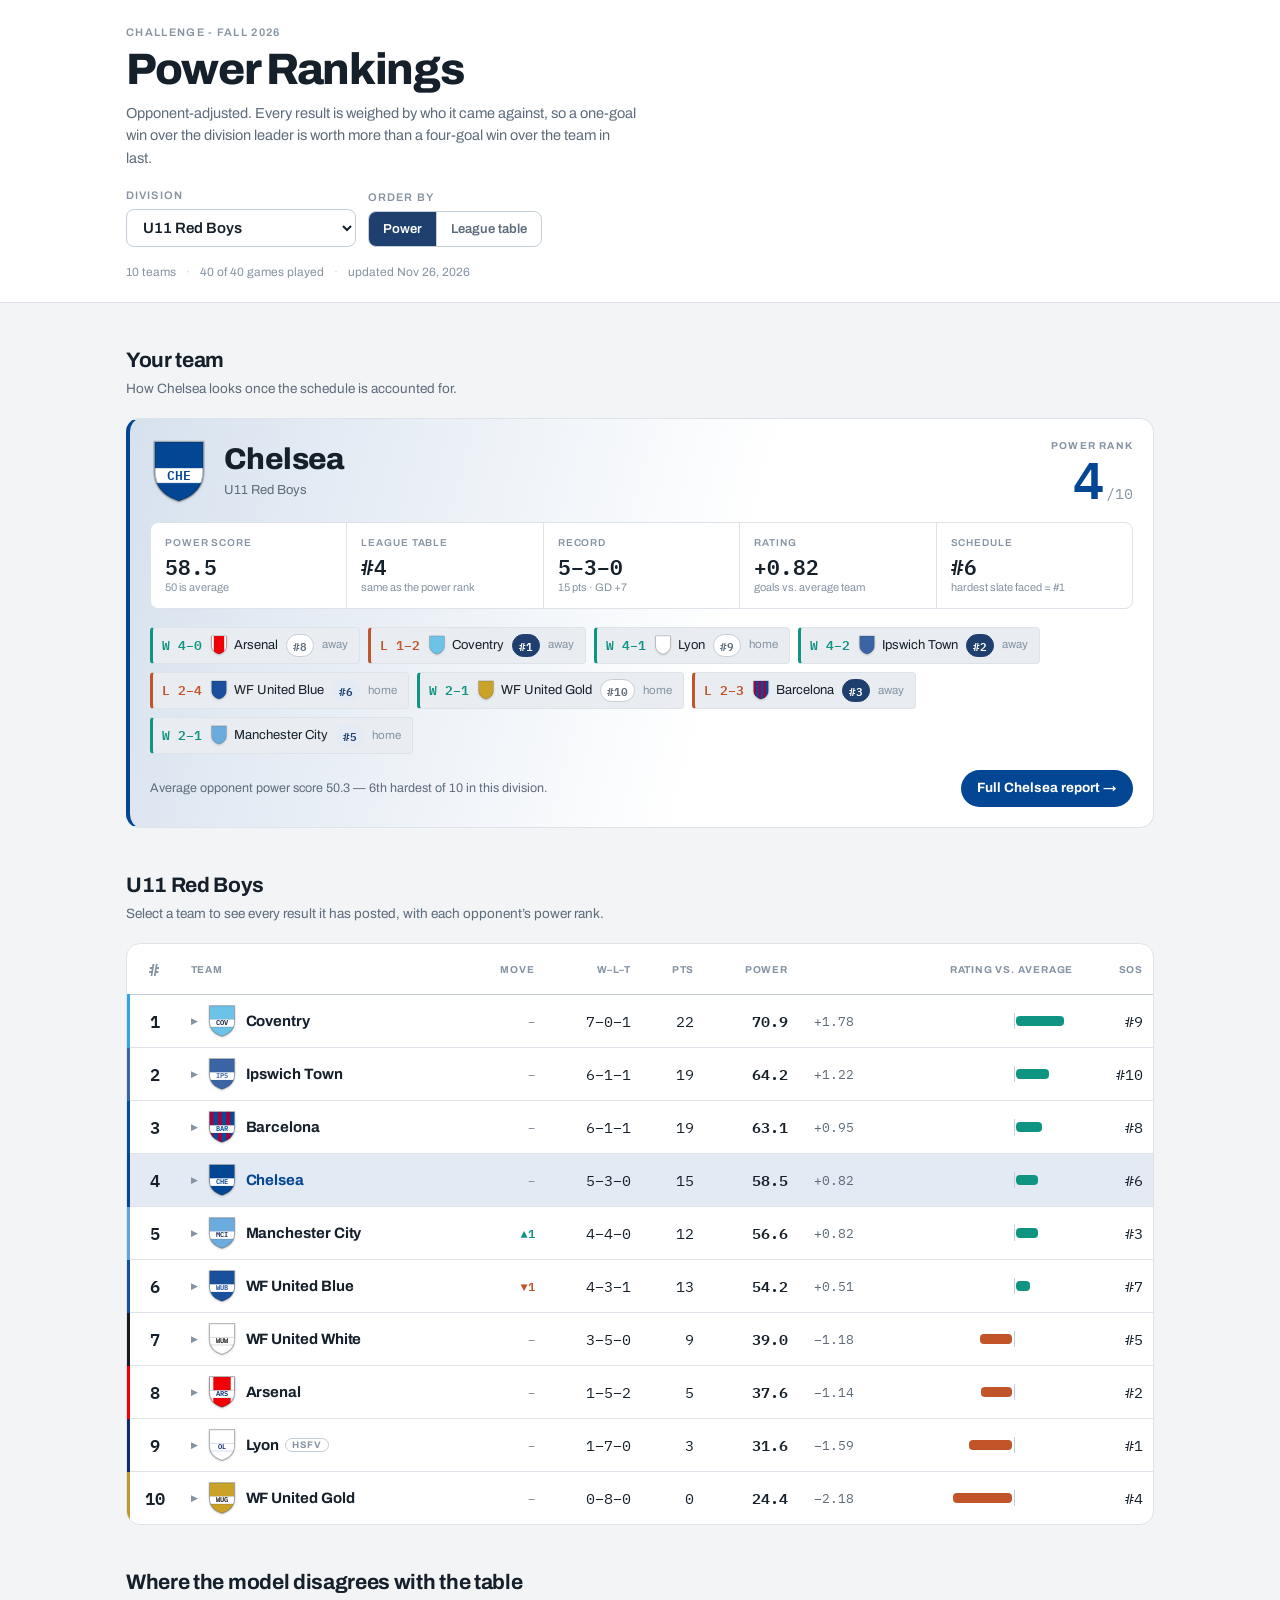
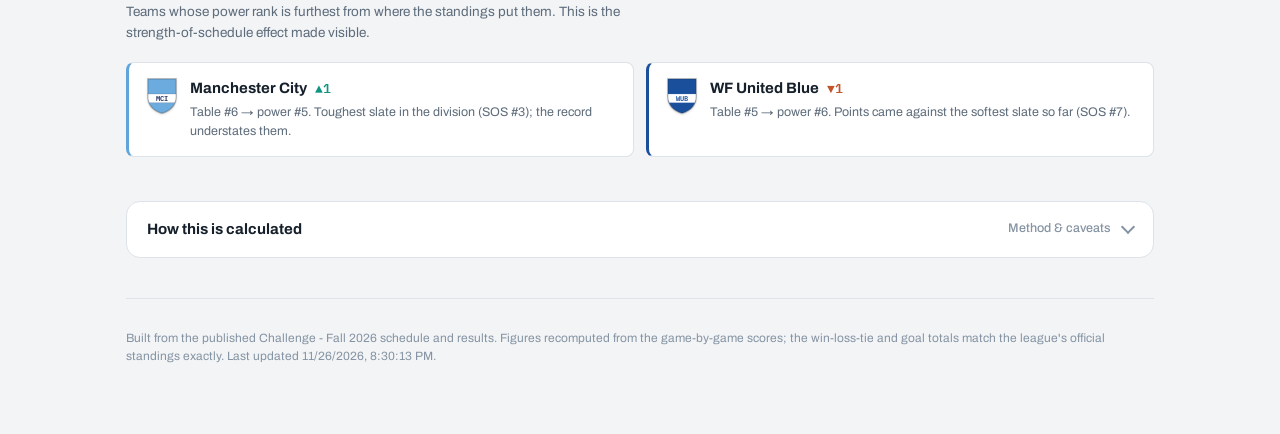
==== commit d493fcef: "Refresh rankings" ====
--- a/index.html
+++ b/index.html
@@ -1010,7 +1010,7 @@
 </main>
 
 <script>
-  const DATA = {"league":"Challenge - Fall 2026","generated_at":"2026-11-26T09:59:04+00:00","source_url":"https://playmetricssports.com/g/leagues/1321-2470-07598d11/teams/64255/team_view.html","featured_division":19780,"featured_team":64255,"settings":{"massey_weight":0.6,"colley_weight":0.4,"ridge":1.0,"goal_cap":4,"margin_cap":4,"margin_step":0.5},"divisions":[{"id":19774,"name":"U9 Gray Boys","gender":"M","games_played":32,"games_total":32,"rounds_complete":8,"games_moved":0,"teams":[{"id":69506,"league_team_id":64205,"name":"U09 (17) NCFCY Strikers DCH","short":"Strikers","url":"https://playmetricssports.com/g/leagues/1321-2470-07598d11/teams/64205/team_view.html","power_rank":1,"power_score":68.7,"rating":1.76,"colley":0.75,"sos":44.8,"sos_rank":8,"table_rank":1,"movement":0,"record":{"gp":8,"w":7,"l":1,"t":0,"gf":31,"ga":17,"gd":20,"pts":21},"resume":[{"opponent":"Corinthians","opponent_id":69495,"opponent_rank":8,"quality":"weak","home":false,"gf":4,"ga":1,"outcome":"W","date":"Aug 23, 2026","round":"Round 1"},{"opponent":"Fortaleza","opponent_id":69509,"opponent_rank":7,"quality":"weak","home":false,"gf":6,"ga":2,"outcome":"W","date":"Aug 30, 2026","round":"Round 2"},{"opponent":"Botafogo","opponent_id":69494,"opponent_rank":4,"quality":"middle","home":true,"gf":4,"ga":3,"outcome":"W","date":"Sep 13, 2026","round":"Round 3"},{"opponent":"Flamengo","opponent_id":69497,"opponent_rank":5,"quality":"middle","home":false,"gf":3,"ga":4,"outcome":"L","date":"Sep 20, 2026","round":"Round 4"},{"opponent":"Bahia","opponent_id":69493,"opponent_rank":2,"quality":"strong","home":true,"gf":5,"ga":1,"outcome":"W","date":"Sep 27, 2026","round":"Round 5"},{"opponent":"Cruzeiro","opponent_id":69496,"opponent_rank":3,"quality":"middle","home":false,"gf":5,"ga":4,"outcome":"W","date":"Oct  4, 2026","round":"Round 6"},{"opponent":"Sao Paolo","opponent_id":69508,"opponent_rank":6,"quality":"weak","home":true,"gf":6,"ga":2,"outcome":"W","date":"Oct 18, 2026","round":"Round 7"},{"opponent":"Corinthians","opponent_id":69495,"opponent_rank":8,"quality":"weak","home":true,"gf":4,"ga":0,"outcome":"W","date":"Oct 25, 2026","round":"Round 8"}],"org":"NCFC","host":true,"site":"DCH","girls":false,"key":"strikers","identity":{"pattern":"solid","colors":["#8C3B2F","#FFFFFF","#FFFFFF"],"code":"STR","real":false,"source":"palette","accent":{"light":"#8C3B2F","dark":"#CB7366"}}},{"id":69493,"league_team_id":64192,"name":"U09 (17) NCFCY Bahia FC","short":"Bahia","url":"https://playmetricssports.com/g/leagues/1321-2470-07598d11/teams/64192/team_view.html","power_rank":2,"power_score":66.7,"rating":1.33,"colley":0.771,"sos":48.1,"sos_rank":7,"table_rank":2,"movement":0,"record":{"gp":8,"w":7,"l":1,"t":0,"gf":26,"ga":13,"gd":13,"pts":21},"resume":[{"opponent":"Flamengo","opponent_id":69497,"opponent_rank":5,"quality":"middle","home":true,"gf":4,"ga":3,"outcome":"W","date":"Aug 23, 2026","round":"Round 1"},{"opponent":"Cruzeiro","opponent_id":69496,"opponent_rank":3,"quality":"middle","home":true,"gf":4,"ga":0,"outcome":"W","date":"Aug 30, 2026","round":"Round 2"},{"opponent":"Corinthians","opponent_id":69495,"opponent_rank":8,"quality":"weak","home":false,"gf":5,"ga":1,"outcome":"W","date":"Sep 13, 2026","round":"Round 3"},{"opponent":"Botafogo","opponent_id":69494,"opponent_rank":4,"quality":"middle","home":true,"gf":4,"ga":3,"outcome":"W","date":"Sep 20, 2026","round":"Round 4"},{"opponent":"Strikers","opponent_id":69506,"opponent_rank":1,"quality":"strong","home":false,"gf":1,"ga":5,"outcome":"L","date":"Sep 27, 2026","round":"Round 5"},{"opponent":"Sao Paolo","opponent_id":69508,"opponent_rank":6,"quality":"weak","home":false,"gf":2,"ga":0,"outcome":"W","date":"Oct  4, 2026","round":"Round 6"},{"opponent":"Fortaleza","opponent_id":69509,"opponent_rank":7,"quality":"weak","home":true,"gf":4,"ga":0,"outcome":"W","date":"Oct 18, 2026","round":"Round 7"},{"opponent":"Flamengo","opponent_id":69497,"opponent_rank":5,"quality":"middle","home":false,"gf":3,"ga":2,"outcome":"W","date":"Oct 25, 2026","round":"Round 8"}],"org":"NCFC","host":true,"site":"","girls":false,"key":"bahia","identity":{"pattern":"hoops","colors":["#0A54A0","#E30613","#FFFFFF"],"code":"BAH","real":true,"source":"club","accent":{"light":"#0A54A0","dark":"#2C8EF2"}}},{"id":69496,"league_team_id":64195,"name":"U09 (17) NCFCY Cruzeiro FC","short":"Cruzeiro","url":"https://playmetricssports.com/g/leagues/1321-2470-07598d11/teams/64195/team_view.html","power_rank":3,"power_score":59.2,"rating":0.8,"colley":0.638,"sos":49.7,"sos_rank":5,"table_rank":3,"movement":0,"record":{"gp":8,"w":5,"l":2,"t":1,"gf":24,"ga":19,"gd":7,"pts":16},"resume":[{"opponent":"Botafogo","opponent_id":69494,"opponent_rank":4,"quality":"middle","home":false,"gf":5,"ga":4,"outcome":"W","date":"Aug 23, 2026","round":"Round 1"},{"opponent":"Bahia","opponent_id":69493,"opponent_rank":2,"quality":"strong","home":false,"gf":0,"ga":4,"outcome":"L","date":"Aug 30, 2026","round":"Round 2"},{"opponent":"Sao Paolo","opponent_id":69508,"opponent_rank":6,"quality":"weak","home":true,"gf":5,"ga":3,"outcome":"W","date":"Sep 13, 2026","round":"Round 3"},{"opponent":"Fortaleza","opponent_id":69509,"opponent_rank":7,"quality":"weak","home":false,"gf":2,"ga":2,"outcome":"T","date":"Sep 20, 2026","round":"Round 4"},{"opponent":"Flamengo","opponent_id":69497,"opponent_rank":5,"quality":"middle","home":true,"gf":5,"ga":1,"outcome":"W","date":"Sep 27, 2026","round":"Round 5"},{"opponent":"Strikers","opponent_id":69506,"opponent_rank":1,"quality":"strong","home":true,"gf":4,"ga":5,"outcome":"L","date":"Oct  4, 2026","round":"Round 6"},{"opponent":"Corinthians","opponent_id":69495,"opponent_rank":8,"quality":"weak","home":false,"gf":4,"ga":0,"outcome":"W","date":"Oct 18, 2026","round":"Round 7"},{"opponent":"Botafogo","opponent_id":69494,"opponent_rank":4,"quality":"middle","home":true,"gf":2,"ga":1,"outcome":"W","date":"Oct 25, 2026","round":"Round 8"}],"org":"NCFC","host":true,"site":"","girls":false,"key":"cruzeiro","identity":{"pattern":"solid","colors":["#0B5BA9","#FFFFFF","#FFFFFF"],"code":"CRU","real":true,"source":"club","accent":{"light":"#0B5BA9","dark":"#278EF1"}}},{"id":69494,"league_team_id":64193,"name":"U09 (17) NCFCY Botafogo FC","short":"Botafogo","url":"https://playmetricssports.com/g/leagues/1321-2470-07598d11/teams/64193/team_view.html","power_rank":4,"power_score":56.5,"rating":0.98,"colley":0.513,"sos":50.3,"sos_rank":4,"table_rank":4,"movement":0,"record":{"gp":8,"w":4,"l":4,"t":0,"gf":27,"ga":22,"gd":9,"pts":12},"resume":[{"opponent":"Cruzeiro","opponent_id":69496,"opponent_rank":3,"quality":"middle","home":true,"gf":4,"ga":5,"outcome":"L","date":"Aug 23, 2026","round":"Round 1"},{"opponent":"Corinthians","opponent_id":69495,"opponent_rank":8,"quality":"weak","home":true,"gf":7,"ga":3,"outcome":"W","date":"Aug 30, 2026","round":"Round 2"},{"opponent":"Strikers","opponent_id":69506,"opponent_rank":1,"quality":"strong","home":false,"gf":3,"ga":4,"outcome":"L","date":"Sep 13, 2026","round":"Round 3"},{"opponent":"Bahia","opponent_id":69493,"opponent_rank":2,"quality":"strong","home":false,"gf":3,"ga":4,"outcome":"L","date":"Sep 20, 2026","round":"Round 4"},{"opponent":"Sao Paolo","opponent_id":69508,"opponent_rank":6,"quality":"weak","home":true,"gf":5,"ga":1,"outcome":"W","date":"Sep 27, 2026","round":"Round 5"},{"opponent":"Flamengo","opponent_id":69497,"opponent_rank":5,"quality":"middle","home":true,"gf":5,"ga":4,"outcome":"W","date":"Oct 18, 2026","round":"Round 7"},{"opponent":"Cruzeiro","opponent_id":69496,"opponent_rank":3,"quality":"middle","home":false,"gf":1,"ga":2,"outcome":"L","date":"Oct 25, 2026","round":"Round 8"},{"opponent":"Fortaleza","opponent_id":69509,"opponent_rank":7,"quality":"weak","home":false,"gf":4,"ga":0,"outcome":"W","date":"Oct 31, 2026","round":"Round 6"}],"org":"NCFC","host":true,"site":"","girls":false,"key":"botafogo","identity":{"pattern":"stripes","colors":["#000000","#FFFFFF","#FFFFFF"],"code":"BOT","real":true,"source":"club","accent":{"light":"#000000","dark":"#8C8C8C"}}},{"id":69497,"league_team_id":64196,"name":"U09 (17) NCFCY Flamengo FC","short":"Flamengo","url":"https://playmetricssports.com/g/leagues/1321-2470-07598d11/teams/64196/team_view.html","power_rank":5,"power_score":51.4,"rating":0.33,"colley":0.479,"sos":51.9,"sos_rank":2,"table_rank":5,"movement":0,"record":{"gp":8,"w":3,"l":4,"t":1,"gf":25,"ga":21,"gd":2,"pts":10},"resume":[{"opponent":"Bahia","opponent_id":69493,"opponent_rank":2,"quality":"strong","home":false,"gf":3,"ga":4,"outcome":"L","date":"Aug 23, 2026","round":"Round 1"},{"opponent":"Sao Paolo","opponent_id":69508,"opponent_rank":6,"quality":"weak","home":false,"gf":3,"ga":3,"outcome":"T","date":"Aug 30, 2026","round":"Round 2"},{"opponent":"Fortaleza","opponent_id":69509,"opponent_rank":7,"quality":"weak","home":true,"gf":4,"ga":0,"outcome":"W","date":"Sep 13, 2026","round":"Round 3"},{"opponent":"Strikers","opponent_id":69506,"opponent_rank":1,"quality":"strong","home":true,"gf":4,"ga":3,"outcome":"W","date":"Sep 20, 2026","round":"Round 4"},{"opponent":"Cruzeiro","opponent_id":69496,"opponent_rank":3,"quality":"middle","home":false,"gf":1,"ga":5,"outcome":"L","date":"Sep 27, 2026","round":"Round 5"},{"opponent":"Botafogo","opponent_id":69494,"opponent_rank":4,"quality":"middle","home":false,"gf":4,"ga":5,"outcome":"L","date":"Oct 18, 2026","round":"Round 7"},{"opponent":"Bahia","opponent_id":69493,"opponent_rank":2,"quality":"strong","home":true,"gf":2,"ga":3,"outcome":"L","date":"Oct 25, 2026","round":"Round 8"},{"opponent":"Corinthians","opponent_id":69495,"opponent_rank":8,"quality":"weak","home":true,"gf":4,"ga":0,"outcome":"W","date":"Oct 31, 2026","round":"Round 6"}],"org":"NCFC","host":true,"site":"","girls":false,"key":"flamengo","identity":{"pattern":"hoops","colors":["#C52613","#000000","#FFFFFF"],"code":"FLA","real":true,"source":"club","accent":{"light":"#C52613","dark":"#ED5B4A"}}},{"id":69508,"league_team_id":64207,"name":"U09 (17) NCFCY Sao Paolo HSFV","short":"Sao Paolo","url":"https://playmetricssports.com/g/leagues/1321-2470-07598d11/teams/64207/team_view.html","power_rank":6,"power_score":38.4,"rating":-1.07,"colley":0.342,"sos":49.2,"sos_rank":6,"table_rank":6,"movement":0,"record":{"gp":8,"w":2,"l":5,"t":1,"gf":18,"ga":24,"gd":-9,"pts":7},"resume":[{"opponent":"Fortaleza","opponent_id":69509,"opponent_rank":7,"quality":"weak","home":true,"gf":2,"ga":4,"outcome":"L","date":"Aug 23, 2026","round":"Round 1"},{"opponent":"Flamengo","opponent_id":69497,"opponent_rank":5,"quality":"middle","home":true,"gf":3,"ga":3,"outcome":"T","date":"Aug 30, 2026","round":"Round 2"},{"opponent":"Cruzeiro","opponent_id":69496,"opponent_rank":3,"quality":"middle","home":false,"gf":3,"ga":5,"outcome":"L","date":"Sep 13, 2026","round":"Round 3"},{"opponent":"Corinthians","opponent_id":69495,"opponent_rank":8,"quality":"weak","home":true,"gf":5,"ga":1,"outcome":"W","date":"Sep 20, 2026","round":"Round 4"},{"opponent":"Botafogo","opponent_id":69494,"opponent_rank":4,"quality":"middle","home":false,"gf":1,"ga":5,"outcome":"L","date":"Sep 27, 2026","round":"Round 5"},{"opponent":"Bahia","opponent_id":69493,"opponent_rank":2,"quality":"strong","home":true,"gf":0,"ga":2,"outcome":"L","date":"Oct  4, 2026","round":"Round 6"},{"opponent":"Strikers","opponent_id":69506,"opponent_rank":1,"quality":"strong","home":false,"gf":2,"ga":6,"outcome":"L","date":"Oct 18, 2026","round":"Round 7"},{"opponent":"Fortaleza","opponent_id":69509,"opponent_rank":7,"quality":"weak","home":false,"gf":3,"ga":2,"outcome":"W","date":"Oct 25, 2026","round":"Round 8"}],"org":"NCFC","host":true,"site":"HSFV","girls":false,"key":"saopaolo","identity":{"pattern":"hoops","colors":["#FFFFFF","#E30613","#000000"],"code":"SAO","real":true,"source":"club","accent":{"light":"#E30613","dark":"#FA4A55"}}},{"id":69509,"league_team_id":64208,"name":"U09 (17) NCFCY Fortaleza FC","short":"Fortaleza","url":"https://playmetricssports.com/g/leagues/1321-2470-07598d11/teams/64208/team_view.html","power_rank":7,"power_score":31.8,"rating":-1.71,"colley":0.258,"sos":50.8,"sos_rank":3,"table_rank":7,"movement":0,"record":{"gp":8,"w":1,"l":6,"t":1,"gf":12,"ga":26,"gd":-16,"pts":4},"resume":[{"opponent":"Sao Paolo","opponent_id":69508,"opponent_rank":6,"quality":"weak","home":false,"gf":4,"ga":2,"outcome":"W","date":"Aug 23, 2026","round":"Round 1"},{"opponent":"Strikers","opponent_id":69506,"opponent_rank":1,"quality":"strong","home":true,"gf":2,"ga":6,"outcome":"L","date":"Aug 30, 2026","round":"Round 2"},{"opponent":"Flamengo","opponent_id":69497,"opponent_rank":5,"quality":"middle","home":false,"gf":0,"ga":4,"outcome":"L","date":"Sep 13, 2026","round":"Round 3"},{"opponent":"Cruzeiro","opponent_id":69496,"opponent_rank":3,"quality":"middle","home":true,"gf":2,"ga":2,"outcome":"T","date":"Sep 20, 2026","round":"Round 4"},{"opponent":"Corinthians","opponent_id":69495,"opponent_rank":8,"quality":"weak","home":false,"gf":2,"ga":3,"outcome":"L","date":"Sep 27, 2026","round":"Round 5"},{"opponent":"Bahia","opponent_id":69493,"opponent_rank":2,"quality":"strong","home":false,"gf":0,"ga":4,"outcome":"L","date":"Oct 18, 2026","round":"Round 7"},{"opponent":"Sao Paolo","opponent_id":69508,"opponent_rank":6,"quality":"weak","home":true,"gf":2,"ga":3,"outcome":"L","date":"Oct 25, 2026","round":"Round 8"},{"opponent":"Botafogo","opponent_id":69494,"opponent_rank":4,"quality":"middle","home":true,"gf":0,"ga":4,"outcome":"L","date":"Oct 31, 2026","round":"Round 6"}],"org":"NCFC","host":true,"site":"","girls":false,"key":"fortaleza","identity":{"pattern":"stripes","colors":["#0A2C6B","#E30613","#FFFFFF"],"code":"FOR","real":true,"source":"club","accent":{"light":"#0A2C6B","dark":"#538AEF"}}},{"id":69495,"league_team_id":64194,"name":"U09 (17) NCFCY Corinthians FC","short":"Corinthians","url":"https://playmetricssports.com/g/leagues/1321-2470-07598d11/teams/64194/team_view.html","power_rank":8,"power_score":27.1,"rating":-2.42,"colley":0.25,"sos":55.2,"sos_rank":1,"table_rank":8,"movement":0,"record":{"gp":8,"w":1,"l":7,"t":0,"gf":9,"ga":30,"gd":-26,"pts":3},"resume":[{"opponent":"Strikers","opponent_id":69506,"opponent_rank":1,"quality":"strong","home":true,"gf":1,"ga":4,"outcome":"L","date":"Aug 23, 2026","round":"Round 1"},{"opponent":"Botafogo","opponent_id":69494,"opponent_rank":4,"quality":"middle","home":false,"gf":3,"ga":7,"outcome":"L","date":"Aug 30, 2026","round":"Round 2"},{"opponent":"Bahia","opponent_id":69493,"opponent_rank":2,"quality":"strong","home":true,"gf":1,"ga":5,"outcome":"L","date":"Sep 13, 2026","round":"Round 3"},{"opponent":"Sao Paolo","opponent_id":69508,"opponent_rank":6,"quality":"weak","home":false,"gf":1,"ga":5,"outcome":"L","date":"Sep 20, 2026","round":"Round 4"},{"opponent":"Fortaleza","opponent_id":69509,"opponent_rank":7,"quality":"weak","home":true,"gf":3,"ga":2,"outcome":"W","date":"Sep 27, 2026","round":"Round 5"},{"opponent":"Cruzeiro","opponent_id":69496,"opponent_rank":3,"quality":"middle","home":true,"gf":0,"ga":4,"outcome":"L","date":"Oct 18, 2026","round":"Round 7"},{"opponent":"Strikers","opponent_id":69506,"opponent_rank":1,"quality":"strong","home":false,"gf":0,"ga":4,"outcome":"L","date":"Oct 25, 2026","round":"Round 8"},{"opponent":"Flamengo","opponent_id":69497,"opponent_rank":5,"quality":"middle","home":false,"gf":0,"ga":4,"outcome":"L","date":"Oct 31, 2026","round":"Round 6"}],"org":"NCFC","host":true,"site":"","girls":false,"key":"corinthians","identity":{"pattern":"solid","colors":["#FFFFFF","#000000","#000000"],"code":"COR","real":true,"source":"club","accent":{"light":"#000000","dark":"#8C8C8C"}}}],"upcoming":[]},{"id":19775,"name":"U9 Girls","gender":"F","games_played":32,"games_total":32,"rounds_complete":8,"games_moved":0,"teams":[{"id":69511,"league_team_id":64209,"name":"U09 (17) NCFCY Current HSFV G","short":"Current","url":"https://playmetricssports.com/g/leagues/1321-2470-07598d11/teams/64209/team_view.html","power_rank":1,"power_score":78.3,"rating":2.01,"colley":0.808,"sos":45.0,"sos_rank":8,"table_rank":1,"movement":0,"record":{"gp":8,"w":7,"l":0,"t":1,"gf":29,"ga":10,"gd":21,"pts":22},"resume":[{"opponent":"Trinity","opponent_id":69489,"opponent_rank":7,"quality":"weak","home":true,"gf":4,"ga":1,"outcome":"W","date":"Aug 23, 2026","round":"Round 1"},{"opponent":"Sporting","opponent_id":69491,"opponent_rank":6,"quality":"weak","home":true,"gf":4,"ga":2,"outcome":"W","date":"Sep 12, 2026","round":"Round 3"},{"opponent":"Sun","opponent_id":69490,"opponent_rank":3,"quality":"middle","home":false,"gf":4,"ga":0,"outcome":"W","date":"Sep 13, 2026","round":"Round 3"},{"opponent":"Teal","opponent_id":69625,"opponent_rank":2,"quality":"strong","home":false,"gf":1,"ga":1,"outcome":"T","date":"Sep 19, 2026","round":"Round 4"},{"opponent":"WF United Red","opponent_id":69492,"opponent_rank":4,"quality":"middle","home":true,"gf":5,"ga":2,"outcome":"W","date":"Oct 18, 2026","round":"Round 7"},{"opponent":"Brooklyn","opponent_id":69488,"opponent_rank":5,"quality":"middle","home":true,"gf":4,"ga":2,"outcome":"W","date":"Oct 24, 2026","round":"Round 4"},{"opponent":"Trinity","opponent_id":69489,"opponent_rank":7,"quality":"weak","home":false,"gf":5,"ga":2,"outcome":"W","date":"Oct 25, 2026","round":"Round 8"},{"opponent":"WF United Black","opponent_id":69505,"opponent_rank":8,"quality":"weak","home":false,"gf":4,"ga":0,"outcome":"W","date":"Oct 31, 2026","round":"Round 6"}],"org":"NCFC","host":true,"site":"HSFV","girls":true,"key":"current","identity":{"pattern":"solid","colors":["#008C95","#C8102E","#FFFFFF"],"code":"KC","real":true,"source":"club","accent":{"light":"#008C95","dark":"#009AA4"}}},{"id":69625,"league_team_id":64211,"name":"U09 (17) TFA Teal G","short":"Teal","url":"https://playmetricssports.com/g/leagues/1321-2470-07598d11/teams/64211/team_view.html","power_rank":2,"power_score":63.9,"rating":1.01,"colley":0.646,"sos":48.8,"sos_rank":6,"table_rank":2,"movement":0,"record":{"gp":8,"w":4,"l":1,"t":3,"gf":25,"ga":18,"gd":10,"pts":15},"resume":[{"opponent":"Sun","opponent_id":69490,"opponent_rank":3,"quality":"middle","home":false,"gf":6,"ga":4,"outcome":"W","date":"Aug 23, 2026","round":"Round 1"},{"opponent":"WF United Red","opponent_id":69492,"opponent_rank":4,"quality":"middle","home":false,"gf":3,"ga":5,"outcome":"L","date":"Aug 30, 2026","round":"Round 2"},{"opponent":"Brooklyn","opponent_id":69488,"opponent_rank":5,"quality":"middle","home":true,"gf":4,"ga":2,"outcome":"W","date":"Sep 13, 2026","round":"Round 3"},{"opponent":"Current","opponent_id":69511,"opponent_rank":1,"quality":"strong","home":true,"gf":1,"ga":1,"outcome":"T","date":"Sep 19, 2026","round":"Round 4"},{"opponent":"Trinity","opponent_id":69489,"opponent_rank":7,"quality":"weak","home":false,"gf":1,"ga":1,"outcome":"T","date":"Sep 20, 2026","round":"Round 4"},{"opponent":"Sporting","opponent_id":69491,"opponent_rank":6,"quality":"weak","home":false,"gf":5,"ga":1,"outcome":"W","date":"Oct  3, 2026","round":"Round 6"},{"opponent":"WF United Black","opponent_id":69505,"opponent_rank":8,"quality":"weak","home":true,"gf":4,"ga":4,"outcome":"T","date":"Oct 18, 2026","round":"Round 7"},{"opponent":"Sun","opponent_id":69490,"opponent_rank":3,"quality":"middle","home":true,"gf":5,"ga":1,"outcome":"W","date":"Oct 25, 2026","round":"Round 8"}],"org":"TFA","host":false,"site":"","girls":true,"key":"teal","identity":{"pattern":"solid","colors":["#0E8C8C","#FFFFFF","#FFFFFF"],"code":"TEA","real":false,"source":"name","accent":{"light":"#0E8C8C","dark":"#109B9B"}}},{"id":69490,"league_team_id":64189,"name":"U09 (17) NCFCY Sun FC G","short":"Sun","url":"https://playmetricssports.com/g/leagues/1321-2470-07598d11/teams/64189/team_view.html","power_rank":3,"power_score":54.6,"rating":0.1,"colley":0.604,"sos":51.2,"sos_rank":3,"table_rank":3,"movement":0,"record":{"gp":8,"w":5,"l":3,"t":0,"gf":23,"ga":21,"gd":0,"pts":15},"resume":[{"opponent":"Teal","opponent_id":69625,"opponent_rank":2,"quality":"strong","home":true,"gf":4,"ga":6,"outcome":"L","date":"Aug 23, 2026","round":"Round 1"},{"opponent":"Brooklyn","opponent_id":69488,"opponent_rank":5,"quality":"middle","home":false,"gf":3,"ga":2,"outcome":"W","date":"Aug 30, 2026","round":"Round 2"},{"opponent":"Current","opponent_id":69511,"opponent_rank":1,"quality":"strong","home":true,"gf":0,"ga":4,"outcome":"L","date":"Sep 13, 2026","round":"Round 3"},{"opponent":"WF United Black","opponent_id":69505,"opponent_rank":8,"quality":"weak","home":false,"gf":5,"ga":2,"outcome":"W","date":"Sep 20, 2026","round":"Round 4"},{"opponent":"WF United Red","opponent_id":69492,"opponent_rank":4,"quality":"middle","home":true,"gf":4,"ga":3,"outcome":"W","date":"Sep 27, 2026","round":"Round 5"},{"opponent":"Trinity","opponent_id":69489,"opponent_rank":7,"quality":"weak","home":false,"gf":3,"ga":1,"outcome":"W","date":"Oct  4, 2026","round":"Round 6"},{"opponent":"Sporting","opponent_id":69491,"opponent_rank":6,"quality":"weak","home":true,"gf":4,"ga":1,"outcome":"W","date":"Oct 18, 2026","round":"Round 7"},{"opponent":"Teal","opponent_id":69625,"opponent_rank":2,"quality":"strong","home":false,"gf":1,"ga":5,"outcome":"L","date":"Oct 25, 2026","round":"Round 8"}],"org":"NCFC","host":true,"site":"","girls":true,"key":"sun","identity":{"pattern":"solid","colors":["#93531C","#1B1B1B","#FFFFFF"],"code":"SUN","real":false,"source":"palette","accent":{"light":"#93531C","dark":"#CF7527"}}},{"id":69492,"league_team_id":64191,"name":"U09 (17) NCFCY WF United Red G","short":"WF United Red","url":"https://playmetricssports.com/g/leagues/1321-2470-07598d11/teams/64191/team_view.html","power_rank":4,"power_score":53.9,"rating":0.35,"colley":0.525,"sos":46.9,"sos_rank":7,"table_rank":4,"movement":0,"record":{"gp":8,"w":4,"l":3,"t":1,"gf":22,"ga":18,"gd":5,"pts":13},"resume":[{"opponent":"WF United Black","opponent_id":69505,"opponent_rank":8,"quality":"weak","home":false,"gf":5,"ga":1,"outcome":"W","date":"Aug 23, 2026","round":"Round 1"},{"opponent":"Teal","opponent_id":69625,"opponent_rank":2,"quality":"strong","home":true,"gf":5,"ga":3,"outcome":"W","date":"Aug 30, 2026","round":"Round 2"},{"opponent":"Trinity","opponent_id":69489,"opponent_rank":7,"quality":"weak","home":false,"gf":2,"ga":3,"outcome":"L","date":"Sep 13, 2026","round":"Round 3"},{"opponent":"Sporting","opponent_id":69491,"opponent_rank":6,"quality":"weak","home":true,"gf":3,"ga":1,"outcome":"W","date":"Sep 20, 2026","round":"Round 4"},{"opponent":"Sun","opponent_id":69490,"opponent_rank":3,"quality":"middle","home":false,"gf":3,"ga":4,"outcome":"L","date":"Sep 27, 2026","round":"Round 5"},{"opponent":"Current","opponent_id":69511,"opponent_rank":1,"quality":"strong","home":false,"gf":2,"ga":5,"outcome":"L","date":"Oct 18, 2026","round":"Round 7"},{"opponent":"WF United Black","opponent_id":69505,"opponent_rank":8,"quality":"weak","home":true,"gf":3,"ga":1,"outcome":"W","date":"Oct 24, 2026","round":"Round 8"},{"opponent":"Brooklyn","opponent_id":69488,"opponent_rank":5,"quality":"middle","home":true,"gf":1,"ga":1,"outcome":"T","date":"Oct 31, 2026","round":"Round 6"}],"org":"NCFC","host":true,"site":"","girls":true,"key":"wfunitedred","identity":{"pattern":"solid","colors":["#C8102E","#FFFFFF","#FFFFFF"],"code":"WUR","real":false,"source":"name","accent":{"light":"#C8102E","dark":"#F1536D"}}},{"id":69488,"league_team_id":64187,"name":"U09 (17) NCFCY Brooklyn FC G","short":"Brooklyn","url":"https://playmetricssports.com/g/leagues/1321-2470-07598d11/teams/64187/team_view.html","power_rank":5,"power_score":43.0,"rating":-0.37,"colley":0.396,"sos":49.4,"sos_rank":5,"table_rank":5,"movement":0,"record":{"gp":8,"w":2,"l":4,"t":2,"gf":15,"ga":19,"gd":-3,"pts":8},"resume":[{"opponent":"Sporting","opponent_id":69491,"opponent_rank":6,"quality":"weak","home":true,"gf":0,"ga":4,"outcome":"L","date":"Aug 23, 2026","round":"Round 1"},{"opponent":"Sun","opponent_id":69490,"opponent_rank":3,"quality":"middle","home":true,"gf":2,"ga":3,"outcome":"L","date":"Aug 30, 2026","round":"Round 2"},{"opponent":"Teal","opponent_id":69625,"opponent_rank":2,"quality":"strong","home":false,"gf":2,"ga":4,"outcome":"L","date":"Sep 13, 2026","round":"Round 3"},{"opponent":"WF United Black","opponent_id":69505,"opponent_rank":8,"quality":"weak","home":true,"gf":2,"ga":0,"outcome":"W","date":"Sep 27, 2026","round":"Round 5"},{"opponent":"Trinity","opponent_id":69489,"opponent_rank":7,"quality":"weak","home":true,"gf":5,"ga":1,"outcome":"W","date":"Oct 18, 2026","round":"Round 7"},{"opponent":"Current","opponent_id":69511,"opponent_rank":1,"quality":"strong","home":false,"gf":2,"ga":4,"outcome":"L","date":"Oct 24, 2026","round":"Round 4"},{"opponent":"Sporting","opponent_id":69491,"opponent_rank":6,"quality":"weak","home":false,"gf":2,"ga":2,"outcome":"T","date":"Oct 25, 2026","round":"Round 8"},{"opponent":"WF United Red","opponent_id":69492,"opponent_rank":4,"quality":"middle","home":false,"gf":1,"ga":1,"outcome":"T","date":"Oct 31, 2026","round":"Round 6"}],"org":"NCFC","host":true,"site":"","girls":true,"key":"brooklyn","identity":{"pattern":"solid","colors":["#33566E","#FFFFFF","#FFFFFF"],"code":"BRO","real":false,"source":"palette","accent":{"light":"#33566E","dark":"#5E92B5"}}},{"id":69491,"league_team_id":64190,"name":"U09 (17) NCFCY Sporting G","short":"Sporting","url":"https://playmetricssports.com/g/leagues/1321-2470-07598d11/teams/64190/team_view.html","power_rank":6,"power_score":38.4,"rating":-0.74,"colley":0.354,"sos":50.6,"sos_rank":4,"table_rank":6,"movement":0,"record":{"gp":8,"w":1,"l":4,"t":3,"gf":14,"ga":20,"gd":-7,"pts":6},"resume":[{"opponent":"Brooklyn","opponent_id":69488,"opponent_rank":5,"quality":"middle","home":false,"gf":4,"ga":0,"outcome":"W","date":"Aug 23, 2026","round":"Round 1"},{"opponent":"Current","opponent_id":69511,"opponent_rank":1,"quality":"strong","home":false,"gf":2,"ga":4,"outcome":"L","date":"Sep 12, 2026","round":"Round 3"},{"opponent":"WF United Black","opponent_id":69505,"opponent_rank":8,"quality":"weak","home":true,"gf":2,"ga":2,"outcome":"T","date":"Sep 13, 2026","round":"Round 3"},{"opponent":"WF United Red","opponent_id":69492,"opponent_rank":4,"quality":"middle","home":false,"gf":1,"ga":3,"outcome":"L","date":"Sep 20, 2026","round":"Round 4"},{"opponent":"Trinity","opponent_id":69489,"opponent_rank":7,"quality":"weak","home":true,"gf":1,"ga":1,"outcome":"T","date":"Sep 27, 2026","round":"Round 5"},{"opponent":"Teal","opponent_id":69625,"opponent_rank":2,"quality":"strong","home":true,"gf":1,"ga":5,"outcome":"L","date":"Oct  3, 2026","round":"Round 6"},{"opponent":"Sun","opponent_id":69490,"opponent_rank":3,"quality":"middle","home":false,"gf":1,"ga":4,"outcome":"L","date":"Oct 18, 2026","round":"Round 7"},{"opponent":"Brooklyn","opponent_id":69488,"opponent_rank":5,"quality":"middle","home":true,"gf":2,"ga":2,"outcome":"T","date":"Oct 25, 2026","round":"Round 8"}],"org":"NCFC","host":true,"site":"","girls":true,"key":"sporting","identity":{"pattern":"hoops","colors":["#008057","#FFFFFF","#FFFFFF"],"code":"SCP","real":true,"source":"club","accent":{"light":"#008057","dark":"#009F6C"}}},{"id":69489,"league_team_id":64188,"name":"U09 (17) NCFCY Trinity G","short":"Trinity","url":"https://playmetricssports.com/g/leagues/1321-2470-07598d11/teams/64188/team_view.html","power_rank":7,"power_score":38.4,"rating":-0.9,"colley":0.392,"sos":55.0,"sos_rank":1,"table_rank":7,"movement":0,"record":{"gp":8,"w":1,"l":4,"t":3,"gf":12,"ga":21,"gd":-11,"pts":6},"resume":[{"opponent":"Current","opponent_id":69511,"opponent_rank":1,"quality":"strong","home":false,"gf":1,"ga":4,"outcome":"L","date":"Aug 23, 2026","round":"Round 1"},{"opponent":"WF United Black","opponent_id":69505,"opponent_rank":8,"quality":"weak","home":false,"gf":2,"ga":2,"outcome":"T","date":"Aug 30, 2026","round":"Round 2"},{"opponent":"WF United Red","opponent_id":69492,"opponent_rank":4,"quality":"middle","home":true,"gf":3,"ga":2,"outcome":"W","date":"Sep 13, 2026","round":"Round 3"},{"opponent":"Teal","opponent_id":69625,"opponent_rank":2,"quality":"strong","home":true,"gf":1,"ga":1,"outcome":"T","date":"Sep 20, 2026","round":"Round 4"},{"opponent":"Sporting","opponent_id":69491,"opponent_rank":6,"quality":"weak","home":false,"gf":1,"ga":1,"outcome":"T","date":"Sep 27, 2026","round":"Round 5"},{"opponent":"Sun","opponent_id":69490,"opponent_rank":3,"quality":"middle","home":true,"gf":1,"ga":3,"outcome":"L","date":"Oct  4, 2026","round":"Round 6"},{"opponent":"Brooklyn","opponent_id":69488,"opponent_rank":5,"quality":"middle","home":false,"gf":1,"ga":5,"outcome":"L","date":"Oct 18, 2026","round":"Round 7"},{"opponent":"Current","opponent_id":69511,"opponent_rank":1,"quality":"strong","home":true,"gf":2,"ga":5,"outcome":"L","date":"Oct 25, 2026","round":"Round 8"}],"org":"NCFC","host":true,"site":"","girls":true,"key":"trinity","identity":{"pattern":"band","colors":["#6A3A70","#FFFFFF","#FFFFFF"],"code":"TRI","real":false,"source":"palette","accent":{"light":"#6A3A70","dark":"#B177B8"}}},{"id":69505,"league_team_id":64204,"name":"U09 (17) NCFCY WF United Black G","short":"WF United Black","url":"https://playmetricssports.com/g/leagues/1321-2470-07598d11/teams/64204/team_view.html","power_rank":8,"power_score":29.4,"rating":-1.46,"colley":0.275,"sos":53.1,"sos_rank":2,"table_rank":8,"movement":0,"record":{"gp":8,"w":0,"l":5,"t":3,"gf":12,"ga":25,"gd":-15,"pts":3},"resume":[{"opponent":"WF United Red","opponent_id":69492,"opponent_rank":4,"quality":"middle","home":true,"gf":1,"ga":5,"outcome":"L","date":"Aug 23, 2026","round":"Round 1"},{"opponent":"Trinity","opponent_id":69489,"opponent_rank":7,"quality":"weak","home":true,"gf":2,"ga":2,"outcome":"T","date":"Aug 30, 2026","round":"Round 2"},{"opponent":"Sporting","opponent_id":69491,"opponent_rank":6,"quality":"weak","home":false,"gf":2,"ga":2,"outcome":"T","date":"Sep 13, 2026","round":"Round 3"},{"opponent":"Sun","opponent_id":69490,"opponent_rank":3,"quality":"middle","home":true,"gf":2,"ga":5,"outcome":"L","date":"Sep 20, 2026","round":"Round 4"},{"opponent":"Brooklyn","opponent_id":69488,"opponent_rank":5,"quality":"middle","home":false,"gf":0,"ga":2,"outcome":"L","date":"Sep 27, 2026","round":"Round 5"},{"opponent":"Teal","opponent_id":69625,"opponent_rank":2,"quality":"strong","home":false,"gf":4,"ga":4,"outcome":"T","date":"Oct 18, 2026","round":"Round 7"},{"opponent":"WF United Red","opponent_id":69492,"opponent_rank":4,"quality":"middle","home":false,"gf":1,"ga":3,"outcome":"L","date":"Oct 24, 2026","round":"Round 8"},{"opponent":"Current","opponent_id":69511,"opponent_rank":1,"quality":"strong","home":true,"gf":0,"ga":4,"outcome":"L","date":"Oct 31, 2026","round":"Round 6"}],"org":"NCFC","host":true,"site":"","girls":true,"key":"wfunitedblack","identity":{"pattern":"solid","colors":["#1B1B1B","#FFFFFF","#FFFFFF"],"code":"WUB","real":false,"source":"name","accent":{"light":"#1B1B1B","dark":"#8B8B8B"}}}],"upcoming":[]},{"id":19776,"name":"U9 Red Boys","gender":"M","games_played":40,"games_total":40,"rounds_complete":8,"games_moved":0,"teams":[{"id":69621,"league_team_id":64210,"name":"U09 (17) FWSC United Lightning","short":"United Lightning","url":"https://playmetricssports.com/g/leagues/1321-2470-07598d11/teams/64210/team_view.html","power_rank":1,"power_score":75.1,"rating":2.89,"colley":0.896,"sos":49.9,"sos_rank":6,"table_rank":1,"movement":0,"record":{"gp":8,"w":8,"l":0,"t":0,"gf":32,"ga":16,"gd":26,"pts":24},"resume":[{"opponent":"Palmeiras","opponent_id":69500,"opponent_rank":2,"quality":"strong","home":true,"gf":6,"ga":2,"outcome":"W","date":"Aug 23, 2026","round":"Round 1"},{"opponent":"Remo","opponent_id":69502,"opponent_rank":8,"quality":"weak","home":false,"gf":5,"ga":1,"outcome":"W","date":"Sep 13, 2026","round":"Round 3"},{"opponent":"Teal","opponent_id":69641,"opponent_rank":9,"quality":"weak","home":false,"gf":5,"ga":1,"outcome":"W","date":"Sep 20, 2026","round":"Round 4"},{"opponent":"Predators","opponent_id":69507,"opponent_rank":3,"quality":"strong","home":false,"gf":5,"ga":1,"outcome":"W","date":"Sep 27, 2026","round":"Round 5"},{"opponent":"Santos","opponent_id":69501,"opponent_rank":7,"quality":"weak","home":true,"gf":4,"ga":0,"outcome":"W","date":"Oct  3, 2026","round":"Round 2"},{"opponent":"WF United White","opponent_id":69504,"opponent_rank":6,"quality":"middle","home":false,"gf":7,"ga":4,"outcome":"W","date":"Oct 18, 2026","round":"Round 7"},{"opponent":"Fluminense","opponent_id":69498,"opponent_rank":5,"quality":"middle","home":true,"gf":5,"ga":4,"outcome":"W","date":"Oct 25, 2026","round":"Round 8"},{"opponent":"WF United Blue","opponent_id":69503,"opponent_rank":4,"quality":"middle","home":true,"gf":5,"ga":3,"outcome":"W","date":"Oct 31, 2026","round":"Round 6"}],"org":"FWSC","host":false,"site":"","girls":false,"key":"unitedlightning","identity":{"pattern":"solid","colors":["#1F7A6B","#FFFFFF","#FFFFFF"],"code":"ULI","real":false,"source":"palette","accent":{"light":"#1F7A6B","dark":"#289B88"}}},{"id":69500,"league_team_id":64199,"name":"U09 (17) NCFCY Palmeiras","short":"Palmeiras","url":"https://playmetricssports.com/g/leagues/1321-2470-07598d11/teams/64199/team_view.html","power_rank":2,"power_score":64.9,"rating":1.59,"colley":0.758,"sos":51.1,"sos_rank":3,"table_rank":2,"movement":0,"record":{"gp":8,"w":6,"l":1,"t":1,"gf":28,"ga":15,"gd":13,"pts":19},"resume":[{"opponent":"United Lightning","opponent_id":69621,"opponent_rank":1,"quality":"strong","home":false,"gf":2,"ga":6,"outcome":"L","date":"Aug 23, 2026","round":"Round 1"},{"opponent":"WF United White","opponent_id":69504,"opponent_rank":6,"quality":"middle","home":false,"gf":4,"ga":4,"outcome":"T","date":"Aug 30, 2026","round":"Round 2"},{"opponent":"WF United Blue","opponent_id":69503,"opponent_rank":4,"quality":"middle","home":true,"gf":3,"ga":2,"outcome":"W","date":"Sep 13, 2026","round":"Round 3"},{"opponent":"Fluminense","opponent_id":69498,"opponent_rank":5,"quality":"middle","home":true,"gf":4,"ga":0,"outcome":"W","date":"Sep 20, 2026","round":"Round 4"},{"opponent":"Internacional","opponent_id":69499,"opponent_rank":10,"quality":"weak","home":false,"gf":5,"ga":1,"outcome":"W","date":"Sep 27, 2026","round":"Round 5"},{"opponent":"Predators","opponent_id":69507,"opponent_rank":3,"quality":"strong","home":true,"gf":5,"ga":2,"outcome":"W","date":"Oct  4, 2026","round":"Round 6"},{"opponent":"Remo","opponent_id":69502,"opponent_rank":8,"quality":"weak","home":true,"gf":4,"ga":2,"outcome":"W","date":"Oct 18, 2026","round":"Round 7"},{"opponent":"Santos","opponent_id":69501,"opponent_rank":7,"quality":"weak","home":false,"gf":3,"ga":0,"outcome":"W","date":"Oct 25, 2026","round":"Round 8"}],"org":"NCFC","host":true,"site":"","girls":false,"key":"palmeiras","identity":{"pattern":"solid","colors":["#006437","#FFFFFF","#FFFFFF"],"code":"PAL","real":true,"source":"club","accent":{"light":"#006437","dark":"#00A158"}}},{"id":69507,"league_team_id":64206,"name":"U09 (17) NCFCY Predators","short":"Predators","url":"https://playmetricssports.com/g/leagues/1321-2470-07598d11/teams/64206/team_view.html","power_rank":3,"power_score":57.9,"rating":1.08,"colley":0.592,"sos":48.9,"sos_rank":7,"table_rank":3,"movement":0,"record":{"gp":8,"w":5,"l":3,"t":0,"gf":27,"ga":22,"gd":11,"pts":15},"resume":[{"opponent":"Santos","opponent_id":69501,"opponent_rank":7,"quality":"weak","home":true,"gf":7,"ga":3,"outcome":"W","date":"Aug 23, 2026","round":"Round 1"},{"opponent":"Teal","opponent_id":69641,"opponent_rank":9,"quality":"weak","home":true,"gf":4,"ga":0,"outcome":"W","date":"Aug 30, 2026","round":"Round 2"},{"opponent":"Fluminense","opponent_id":69498,"opponent_rank":5,"quality":"middle","home":false,"gf":6,"ga":2,"outcome":"W","date":"Sep 13, 2026","round":"Round 3"},{"opponent":"Internacional","opponent_id":69499,"opponent_rank":10,"quality":"weak","home":false,"gf":5,"ga":1,"outcome":"W","date":"Sep 20, 2026","round":"Round 4"},{"opponent":"United Lightning","opponent_id":69621,"opponent_rank":1,"quality":"strong","home":true,"gf":1,"ga":5,"outcome":"L","date":"Sep 27, 2026","round":"Round 5"},{"opponent":"Palmeiras","opponent_id":69500,"opponent_rank":2,"quality":"strong","home":false,"gf":2,"ga":5,"outcome":"L","date":"Oct  4, 2026","round":"Round 6"},{"opponent":"WF United Blue","opponent_id":69503,"opponent_rank":4,"quality":"middle","home":true,"gf":4,"ga":5,"outcome":"L","date":"Oct 18, 2026","round":"Round 7"},{"opponent":"Remo","opponent_id":69502,"opponent_rank":8,"quality":"weak","home":false,"gf":7,"ga":4,"outcome":"W","date":"Oct 25, 2026","round":"Round 8"}],"org":"NCFC","host":true,"site":"","girls":false,"key":"predators","identity":{"pattern":"solid","colors":["#A66A1E","#1B1B1B","#FFFFFF"],"code":"PRE","real":false,"source":"palette","accent":{"light":"#A66A1E","dark":"#C17C23"}}},{"id":69503,"league_team_id":64202,"name":"U09 (17) NCFCY WF United Blue","short":"WF United Blue","url":"https://playmetricssports.com/g/leagues/1321-2470-07598d11/teams/64202/team_view.html","power_rank":4,"power_score":57.7,"rating":1.07,"colley":0.587,"sos":48.7,"sos_rank":10,"table_rank":4,"movement":0,"record":{"gp":8,"w":5,"l":3,"t":0,"gf":27,"ga":24,"gd":11,"pts":15},"resume":[{"opponent":"Internacional","opponent_id":69499,"opponent_rank":10,"quality":"weak","home":true,"gf":6,"ga":2,"outcome":"W","date":"Aug 23, 2026","round":"Round 1"},{"opponent":"Remo","opponent_id":69502,"opponent_rank":8,"quality":"weak","home":true,"gf":6,"ga":2,"outcome":"W","date":"Aug 30, 2026","round":"Round 2"},{"opponent":"Palmeiras","opponent_id":69500,"opponent_rank":2,"quality":"strong","home":false,"gf":2,"ga":3,"outcome":"L","date":"Sep 13, 2026","round":"Round 3"},{"opponent":"Teal","opponent_id":69641,"opponent_rank":9,"quality":"weak","home":true,"gf":9,"ga":5,"outcome":"W","date":"Sep 19, 2026","round":"Round 4"},{"opponent":"Santos","opponent_id":69501,"opponent_rank":7,"quality":"weak","home":false,"gf":2,"ga":3,"outcome":"L","date":"Sep 20, 2026","round":"Round 4"},{"opponent":"Predators","opponent_id":69507,"opponent_rank":3,"quality":"strong","home":false,"gf":5,"ga":4,"outcome":"W","date":"Oct 18, 2026","round":"Round 7"},{"opponent":"WF United White","opponent_id":69504,"opponent_rank":6,"quality":"middle","home":true,"gf":4,"ga":2,"outcome":"W","date":"Oct 25, 2026","round":"Round 8"},{"opponent":"United Lightning","opponent_id":69621,"opponent_rank":1,"quality":"strong","home":false,"gf":3,"ga":5,"outcome":"L","date":"Oct 31, 2026","round":"Round 6"}],"org":"NCFC","host":true,"site":"","girls":false,"key":"wfunitedblue","identity":{"pattern":"solid","colors":["#1A4F9C","#FFFFFF","#FFFFFF"],"code":"WUB","real":false,"source":"name","accent":{"light":"#1A4F9C","dark":"#518CE2"}}},{"id":69498,"league_team_id":64197,"name":"U09 (17) NCFCY Fluminense","short":"Fluminense","url":"https://playmetricssports.com/g/leagues/1321-2470-07598d11/teams/64197/team_view.html","power_rank":5,"power_score":52.5,"rating":0.29,"colley":0.537,"sos":48.7,"sos_rank":9,"table_rank":5,"movement":0,"record":{"gp":8,"w":4,"l":3,"t":1,"gf":26,"ga":22,"gd":4,"pts":13},"resume":[{"opponent":"WF United White","opponent_id":69504,"opponent_rank":6,"quality":"middle","home":false,"gf":4,"ga":4,"outcome":"T","date":"Aug 23, 2026","round":"Round 1"},{"opponent":"Internacional","opponent_id":69499,"opponent_rank":10,"quality":"weak","home":true,"gf":5,"ga":1,"outcome":"W","date":"Aug 30, 2026","round":"Round 2"},{"opponent":"Predators","opponent_id":69507,"opponent_rank":3,"quality":"strong","home":true,"gf":2,"ga":6,"outcome":"L","date":"Sep 13, 2026","round":"Round 3"},{"opponent":"Palmeiras","opponent_id":69500,"opponent_rank":2,"quality":"strong","home":false,"gf":0,"ga":4,"outcome":"L","date":"Sep 20, 2026","round":"Round 4"},{"opponent":"Remo","opponent_id":69502,"opponent_rank":8,"quality":"weak","home":true,"gf":7,"ga":6,"outcome":"W","date":"Sep 27, 2026","round":"Round 5"},{"opponent":"Santos","opponent_id":69501,"opponent_rank":7,"quality":"weak","home":false,"gf":4,"ga":0,"outcome":"W","date":"Oct  4, 2026","round":"Round 6"},{"opponent":"Teal","opponent_id":69641,"opponent_rank":9,"quality":"weak","home":true,"gf":5,"ga":1,"outcome":"W","date":"Oct 18, 2026","round":"Round 7"},{"opponent":"United Lightning","opponent_id":69621,"opponent_rank":1,"quality":"strong","home":false,"gf":4,"ga":5,"outcome":"L","date":"Oct 25, 2026","round":"Round 8"}],"org":"NCFC","host":true,"site":"","girls":false,"key":"fluminense","identity":{"pattern":"stripes","colors":["#8C1D40","#006B54","#FFFFFF"],"code":"FLU","real":true,"source":"club","accent":{"light":"#8C1D40","dark":"#DE6289"}}},{"id":69504,"league_team_id":64203,"name":"U09 (17) NCFCY WF United White","short":"WF United White","url":"https://playmetricssports.com/g/leagues/1321-2470-07598d11/teams/64203/team_view.html","power_rank":6,"power_score":50.8,"rating":0.19,"colley":0.492,"sos":48.9,"sos_rank":8,"table_rank":7,"movement":1,"record":{"gp":8,"w":3,"l":3,"t":2,"gf":28,"ga":23,"gd":3,"pts":11},"resume":[{"opponent":"Fluminense","opponent_id":69498,"opponent_rank":5,"quality":"middle","home":true,"gf":4,"ga":4,"outcome":"T","date":"Aug 23, 2026","round":"Round 1"},{"opponent":"Palmeiras","opponent_id":69500,"opponent_rank":2,"quality":"strong","home":true,"gf":4,"ga":4,"outcome":"T","date":"Aug 30, 2026","round":"Round 2"},{"opponent":"Internacional","opponent_id":69499,"opponent_rank":10,"quality":"weak","home":false,"gf":6,"ga":2,"outcome":"W","date":"Sep 13, 2026","round":"Round 3"},{"opponent":"Remo","opponent_id":69502,"opponent_rank":8,"quality":"weak","home":false,"gf":5,"ga":1,"outcome":"W","date":"Sep 20, 2026","round":"Round 4"},{"opponent":"Santos","opponent_id":69501,"opponent_rank":7,"quality":"weak","home":true,"gf":2,"ga":6,"outcome":"L","date":"Sep 27, 2026","round":"Round 5"},{"opponent":"Teal","opponent_id":69641,"opponent_rank":9,"quality":"weak","home":false,"gf":4,"ga":0,"outcome":"W","date":"Oct  3, 2026","round":"Round 6"},{"opponent":"United Lightning","opponent_id":69621,"opponent_rank":1,"quality":"strong","home":true,"gf":4,"ga":7,"outcome":"L","date":"Oct 18, 2026","round":"Round 7"},{"opponent":"WF United Blue","opponent_id":69503,"opponent_rank":4,"quality":"middle","home":false,"gf":2,"ga":4,"outcome":"L","date":"Oct 25, 2026","round":"Round 8"}],"org":"NCFC","host":true,"site":"","girls":false,"key":"wfunitedwhite","identity":{"pattern":"solid","colors":["#FFFFFF","#1B1B1B","#1B1B1B"],"code":"WUW","real":false,"source":"name","accent":{"light":"#1B1B1B","dark":"#8B8B8B"}}},{"id":69501,"league_team_id":64200,"name":"U09 (17) NCFCY Santos","short":"Santos","url":"https://playmetricssports.com/g/leagues/1321-2470-07598d11/teams/64200/team_view.html","power_rank":7,"power_score":50.1,"rating":-0.07,"colley":0.517,"sos":51.4,"sos_rank":1,"table_rank":6,"movement":-1,"record":{"gp":8,"w":4,"l":4,"t":0,"gf":18,"ga":21,"gd":-2,"pts":12},"resume":[{"opponent":"Predators","opponent_id":69507,"opponent_rank":3,"quality":"strong","home":false,"gf":3,"ga":7,"outcome":"L","date":"Aug 23, 2026","round":"Round 1"},{"opponent":"Teal","opponent_id":69641,"opponent_rank":9,"quality":"weak","home":true,"gf":6,"ga":2,"outcome":"W","date":"Sep 12, 2026","round":"Round 3"},{"opponent":"WF United Blue","opponent_id":69503,"opponent_rank":4,"quality":"middle","home":true,"gf":3,"ga":2,"outcome":"W","date":"Sep 20, 2026","round":"Round 4"},{"opponent":"WF United White","opponent_id":69504,"opponent_rank":6,"quality":"middle","home":false,"gf":6,"ga":2,"outcome":"W","date":"Sep 27, 2026","round":"Round 5"},{"opponent":"United Lightning","opponent_id":69621,"opponent_rank":1,"quality":"strong","home":false,"gf":0,"ga":4,"outcome":"L","date":"Oct  3, 2026","round":"Round 2"},{"opponent":"Fluminense","opponent_id":69498,"opponent_rank":5,"quality":"middle","home":true,"gf":0,"ga":4,"outcome":"L","date":"Oct  4, 2026","round":"Round 6"},{"opponent":"Internacional","opponent_id":69499,"opponent_rank":10,"quality":"weak","home":false,"gf":4,"ga":0,"outcome":"W","date":"Oct 18, 2026","round":"Round 7"},{"opponent":"Palmeiras","opponent_id":69500,"opponent_rank":2,"quality":"strong","home":true,"gf":0,"ga":3,"outcome":"L","date":"Oct 25, 2026","round":"Round 8"}],"org":"NCFC","host":true,"site":"","girls":false,"key":"santos","identity":{"pattern":"solid","colors":["#FFFFFF","#000000","#000000"],"code":"SAN","real":true,"source":"club","accent":{"light":"#000000","dark":"#8C8C8C"}}},{"id":69502,"league_team_id":64201,"name":"U09 (17) NCFCY Remo","short":"Remo","url":"https://playmetricssports.com/g/leagues/1321-2470-07598d11/teams/64201/team_view.html","power_rank":8,"power_score":38.6,"rating":-1.29,"colley":0.317,"sos":51.4,"sos_rank":2,"table_rank":8,"movement":0,"record":{"gp":8,"w":2,"l":6,"t":0,"gf":22,"ga":32,"gd":-13,"pts":6},"resume":[{"opponent":"Teal","opponent_id":69641,"opponent_rank":9,"quality":"weak","home":false,"gf":7,"ga":4,"outcome":"W","date":"Aug 23, 2026","round":"Round 1"},{"opponent":"WF United Blue","opponent_id":69503,"opponent_rank":4,"quality":"middle","home":false,"gf":2,"ga":6,"outcome":"L","date":"Aug 30, 2026","round":"Round 2"},{"opponent":"United Lightning","opponent_id":69621,"opponent_rank":1,"quality":"strong","home":true,"gf":1,"ga":5,"outcome":"L","date":"Sep 13, 2026","round":"Round 3"},{"opponent":"WF United White","opponent_id":69504,"opponent_rank":6,"quality":"middle","home":true,"gf":1,"ga":5,"outcome":"L","date":"Sep 20, 2026","round":"Round 4"},{"opponent":"Fluminense","opponent_id":69498,"opponent_rank":5,"quality":"middle","home":false,"gf":6,"ga":7,"outcome":"L","date":"Sep 27, 2026","round":"Round 5"},{"opponent":"Internacional","opponent_id":69499,"opponent_rank":10,"quality":"weak","home":true,"gf":6,"ga":4,"outcome":"W","date":"Oct  4, 2026","round":"Round 6"},{"opponent":"Palmeiras","opponent_id":69500,"opponent_rank":2,"quality":"strong","home":false,"gf":2,"ga":4,"outcome":"L","date":"Oct 18, 2026","round":"Round 7"},{"opponent":"Predators","opponent_id":69507,"opponent_rank":3,"quality":"strong","home":true,"gf":4,"ga":7,"outcome":"L","date":"Oct 25, 2026","round":"Round 8"}],"org":"NCFC","host":true,"site":"","girls":false,"key":"remo","identity":{"pattern":"solid","colors":["#10327E","#FFFFFF","#FFFFFF"],"code":"REM","real":true,"source":"club","accent":{"light":"#10327E","dark":"#5D89EA"}}},{"id":69641,"league_team_id":64212,"name":"U09 (17) TFA Teal","short":"Teal","url":"https://playmetricssports.com/g/leagues/1321-2470-07598d11/teams/64212/team_view.html","power_rank":9,"power_score":26.5,"rating":-2.86,"colley":0.158,"sos":51.1,"sos_rank":4,"table_rank":10,"movement":1,"record":{"gp":8,"w":0,"l":7,"t":1,"gf":13,"ga":29,"gd":-27,"pts":1},"resume":[{"opponent":"Remo","opponent_id":69502,"opponent_rank":8,"quality":"weak","home":true,"gf":4,"ga":7,"outcome":"L","date":"Aug 23, 2026","round":"Round 1"},{"opponent":"Predators","opponent_id":69507,"opponent_rank":3,"quality":"strong","home":false,"gf":0,"ga":4,"outcome":"L","date":"Aug 30, 2026","round":"Round 2"},{"opponent":"Santos","opponent_id":69501,"opponent_rank":7,"quality":"weak","home":false,"gf":2,"ga":6,"outcome":"L","date":"Sep 12, 2026","round":"Round 3"},{"opponent":"WF United Blue","opponent_id":69503,"opponent_rank":4,"quality":"middle","home":false,"gf":5,"ga":9,"outcome":"L","date":"Sep 19, 2026","round":"Round 4"},{"opponent":"United Lightning","opponent_id":69621,"opponent_rank":1,"quality":"strong","home":true,"gf":1,"ga":5,"outcome":"L","date":"Sep 20, 2026","round":"Round 4"},{"opponent":"WF United White","opponent_id":69504,"opponent_rank":6,"quality":"middle","home":true,"gf":0,"ga":4,"outcome":"L","date":"Oct  3, 2026","round":"Round 6"},{"opponent":"Fluminense","opponent_id":69498,"opponent_rank":5,"quality":"middle","home":false,"gf":1,"ga":5,"outcome":"L","date":"Oct 18, 2026","round":"Round 7"},{"opponent":"Internacional","opponent_id":69499,"opponent_rank":10,"quality":"weak","home":true,"gf":1,"ga":1,"outcome":"T","date":"Oct 25, 2026","round":"Round 8"}],"org":"TFA","host":false,"site":"","girls":false,"key":"teal","identity":{"pattern":"solid","colors":["#0E8C8C","#FFFFFF","#FFFFFF"],"code":"TEA","real":false,"source":"name","accent":{"light":"#0E8C8C","dark":"#109B9B"}}},{"id":69499,"league_team_id":64198,"name":"U09 (17) NCFCY Internacional","short":"Internacional","url":"https://playmetricssports.com/g/leagues/1321-2470-07598d11/teams/64198/team_view.html","power_rank":10,"power_score":26.0,"rating":-2.89,"colley":0.146,"sos":49.9,"sos_rank":5,"table_rank":9,"movement":-1,"record":{"gp":8,"w":0,"l":7,"t":1,"gf":12,"ga":29,"gd":-26,"pts":1},"resume":[{"opponent":"WF United Blue","opponent_id":69503,"opponent_rank":4,"quality":"middle","home":false,"gf":2,"ga":6,"outcome":"L","date":"Aug 23, 2026","round":"Round 1"},{"opponent":"Fluminense","opponent_id":69498,"opponent_rank":5,"quality":"middle","home":false,"gf":1,"ga":5,"outcome":"L","date":"Aug 30, 2026","round":"Round 2"},{"opponent":"WF United White","opponent_id":69504,"opponent_rank":6,"quality":"middle","home":true,"gf":2,"ga":6,"outcome":"L","date":"Sep 13, 2026","round":"Round 3"},{"opponent":"Predators","opponent_id":69507,"opponent_rank":3,"quality":"strong","home":true,"gf":1,"ga":5,"outcome":"L","date":"Sep 20, 2026","round":"Round 4"},{"opponent":"Palmeiras","opponent_id":69500,"opponent_rank":2,"quality":"strong","home":true,"gf":1,"ga":5,"outcome":"L","date":"Sep 27, 2026","round":"Round 5"},{"opponent":"Remo","opponent_id":69502,"opponent_rank":8,"quality":"weak","home":false,"gf":4,"ga":6,"outcome":"L","date":"Oct  4, 2026","round":"Round 6"},{"opponent":"Santos","opponent_id":69501,"opponent_rank":7,"quality":"weak","home":true,"gf":0,"ga":4,"outcome":"L","date":"Oct 18, 2026","round":"Round 7"},{"opponent":"Teal","opponent_id":69641,"opponent_rank":9,"quality":"weak","home":false,"gf":1,"ga":1,"outcome":"T","date":"Oct 25, 2026","round":"Round 8"}],"org":"NCFC","host":true,"site":"","girls":false,"key":"internacional","identity":{"pattern":"solid","colors":["#E5050F","#FFFFFF","#FFFFFF"],"code":"INT","real":true,"source":"club","accent":{"light":"#E5050F","dark":"#FB4A51"}}}],"upcoming":[]},{"id":19777,"name":"U10 Gray Boys","gender":"M","games_played":44,"games_total":44,"rounds_complete":8,"games_moved":0,"teams":[{"id":69620,"league_team_id":64354,"name":"U10 (16) FWSC Juventus FC","short":"Juventus","url":"https://playmetricssports.com/g/leagues/1321-2470-07598d11/teams/64354/team_view.html","power_rank":1,"power_score":74.7,"rating":2.23,"colley":0.795,"sos":49.0,"sos_rank":7,"table_rank":2,"movement":1,"record":{"gp":8,"w":6,"l":0,"t":2,"gf":27,"ga":10,"gd":21,"pts":20},"resume":[{"opponent":"Mansfield Town","opponent_id":69298,"opponent_rank":10,"quality":"weak","home":true,"gf":4,"ga":0,"outcome":"W","date":"Aug 23, 2026","round":"Round 1"},{"opponent":"Leicester City","opponent_id":69301,"opponent_rank":6,"quality":"middle","home":true,"gf":3,"ga":3,"outcome":"T","date":"Aug 30, 2026","round":"Round 2"},{"opponent":"WF United Blue","opponent_id":69302,"opponent_rank":5,"quality":"middle","home":true,"gf":5,"ga":3,"outcome":"W","date":"Sep 13, 2026","round":"Round 3"},{"opponent":"Derby County","opponent_id":69300,"opponent_rank":7,"quality":"middle","home":false,"gf":4,"ga":0,"outcome":"W","date":"Sep 20, 2026","round":"Round 4"},{"opponent":"Finley United","opponent_id":69630,"opponent_rank":2,"quality":"strong","home":false,"gf":5,"ga":1,"outcome":"W","date":"Sep 27, 2026","round":"Round 5"},{"opponent":"WF United White","opponent_id":69303,"opponent_rank":9,"quality":"weak","home":false,"gf":4,"ga":0,"outcome":"W","date":"Oct 18, 2026","round":"Round 7"},{"opponent":"Teal","opponent_id":69623,"opponent_rank":4,"quality":"middle","home":true,"gf":6,"ga":3,"outcome":"W","date":"Oct 24, 2026","round":"Round 6"},{"opponent":"Lincoln City","opponent_id":69297,"opponent_rank":8,"quality":"weak","home":false,"gf":0,"ga":0,"outcome":"T","date":"Oct 25, 2026","round":"Round 8"}],"org":"FWSC","host":false,"site":"","girls":false,"key":"juventus","identity":{"pattern":"stripes","colors":["#000000","#FFFFFF","#FFFFFF"],"code":"JUV","real":true,"source":"club","accent":{"light":"#000000","dark":"#8C8C8C"}}},{"id":69630,"league_team_id":64361,"name":"U10 (16) TYSC Finley United","short":"Finley United","url":"https://playmetricssports.com/g/leagues/1321-2470-07598d11/teams/64361/team_view.html","power_rank":2,"power_score":68.8,"rating":1.5,"colley":0.766,"sos":47.4,"sos_rank":8,"table_rank":1,"movement":-1,"record":{"gp":8,"w":7,"l":1,"t":0,"gf":29,"ga":18,"gd":15,"pts":21},"resume":[{"opponent":"Bologna","opponent_id":69512,"opponent_rank":3,"quality":"strong","home":true,"gf":4,"ga":1,"outcome":"W","date":"Aug 23, 2026","round":"Round 1"},{"opponent":"Teal","opponent_id":69623,"opponent_rank":4,"quality":"middle","home":false,"gf":6,"ga":2,"outcome":"W","date":"Aug 30, 2026","round":"Round 2"},{"opponent":"Lincoln City","opponent_id":69297,"opponent_rank":8,"quality":"weak","home":false,"gf":5,"ga":4,"outcome":"W","date":"Sep 13, 2026","round":"Round 3"},{"opponent":"WF United White","opponent_id":69303,"opponent_rank":9,"quality":"weak","home":true,"gf":4,"ga":3,"outcome":"W","date":"Sep 19, 2026","round":"Round 4"},{"opponent":"Juventus","opponent_id":69620,"opponent_rank":1,"quality":"strong","home":true,"gf":1,"ga":5,"outcome":"L","date":"Sep 27, 2026","round":"Round 5"},{"opponent":"Northampton","opponent_id":69299,"opponent_rank":11,"quality":"weak","home":false,"gf":5,"ga":1,"outcome":"W","date":"Oct  4, 2026","round":"Round 6"},{"opponent":"Mansfield Town","opponent_id":69298,"opponent_rank":10,"quality":"weak","home":true,"gf":5,"ga":1,"outcome":"W","date":"Oct 17, 2026","round":"Round 7"},{"opponent":"WF United Blue","opponent_id":69302,"opponent_rank":5,"quality":"middle","home":false,"gf":4,"ga":2,"outcome":"W","date":"Oct 18, 2026","round":"Round 7"}],"org":"TYSC","host":false,"site":"","girls":false,"key":"finleyunited","identity":{"pattern":"band","colors":["#1F7A6B","#FFFFFF","#FFFFFF"],"code":"FUN","real":false,"source":"palette","accent":{"light":"#1F7A6B","dark":"#289B88"}}},{"id":69512,"league_team_id":64344,"name":"U10 (16) NCFCY Bologna","short":"Bologna","url":"https://playmetricssports.com/g/leagues/1321-2470-07598d11/teams/64344/team_view.html","power_rank":3,"power_score":57.4,"rating":0.81,"colley":0.559,"sos":46.0,"sos_rank":11,"table_rank":4,"movement":1,"record":{"gp":8,"w":4,"l":2,"t":2,"gf":26,"ga":24,"gd":10,"pts":14},"resume":[{"opponent":"Finley United","opponent_id":69630,"opponent_rank":2,"quality":"strong","home":false,"gf":1,"ga":4,"outcome":"L","date":"Aug 23, 2026","round":"Round 1"},{"opponent":"WF United White","opponent_id":69303,"opponent_rank":9,"quality":"weak","home":false,"gf":7,"ga":3,"outcome":"W","date":"Aug 30, 2026","round":"Round 2"},{"opponent":"Leicester City","opponent_id":69301,"opponent_rank":6,"quality":"middle","home":false,"gf":1,"ga":4,"outcome":"L","date":"Sep 13, 2026","round":"Round 3"},{"opponent":"WF United Blue","opponent_id":69302,"opponent_rank":5,"quality":"middle","home":true,"gf":5,"ga":5,"outcome":"T","date":"Sep 20, 2026","round":"Round 4"},{"opponent":"Northampton","opponent_id":69299,"opponent_rank":11,"quality":"weak","home":true,"gf":7,"ga":3,"outcome":"W","date":"Sep 27, 2026","round":"Round 5"},{"opponent":"Mansfield Town","opponent_id":69298,"opponent_rank":10,"quality":"weak","home":false,"gf":4,"ga":0,"outcome":"W","date":"Oct  3, 2026","round":"Round 6"},{"opponent":"Lincoln City","opponent_id":69297,"opponent_rank":8,"quality":"weak","home":true,"gf":6,"ga":2,"outcome":"W","date":"Oct 18, 2026","round":"Round 7"},{"opponent":"Teal","opponent_id":69623,"opponent_rank":4,"quality":"middle","home":true,"gf":6,"ga":6,"outcome":"T","date":"Oct 25, 2026","round":"Round 8"}],"org":"NCFC","host":true,"site":"","girls":false,"key":"bologna","identity":{"pattern":"stripes","colors":["#9F1B32","#1A2F48","#FFFFFF"],"code":"BOL","real":true,"source":"club","accent":{"light":"#9F1B32","dark":"#E45F76"}}},{"id":69623,"league_team_id":64356,"name":"U10 (16) TFA Teal","short":"Teal","url":"https://playmetricssports.com/g/leagues/1321-2470-07598d11/teams/64356/team_view.html","power_rank":4,"power_score":56.3,"rating":0.46,"colley":0.597,"sos":49.2,"sos_rank":6,"table_rank":5,"movement":1,"record":{"gp":8,"w":4,"l":2,"t":2,"gf":26,"ga":22,"gd":5,"pts":14},"resume":[{"opponent":"Derby County","opponent_id":69300,"opponent_rank":7,"quality":"middle","home":true,"gf":3,"ga":1,"outcome":"W","date":"Aug 23, 2026","round":"Round 1"},{"opponent":"Finley United","opponent_id":69630,"opponent_rank":2,"quality":"strong","home":true,"gf":2,"ga":6,"outcome":"L","date":"Aug 30, 2026","round":"Round 2"},{"opponent":"Mansfield Town","opponent_id":69298,"opponent_rank":10,"quality":"weak","home":false,"gf":6,"ga":4,"outcome":"W","date":"Sep 13, 2026","round":"Round 3"},{"opponent":"WF United Blue","opponent_id":69302,"opponent_rank":5,"quality":"middle","home":true,"gf":5,"ga":1,"outcome":"W","date":"Sep 19, 2026","round":"Round 4"},{"opponent":"WF United White","opponent_id":69303,"opponent_rank":9,"quality":"weak","home":false,"gf":2,"ga":2,"outcome":"T","date":"Sep 20, 2026","round":"Round 4"},{"opponent":"Northampton","opponent_id":69299,"opponent_rank":11,"quality":"weak","home":true,"gf":6,"ga":2,"outcome":"W","date":"Oct 18, 2026","round":"Round 7"},{"opponent":"Juventus","opponent_id":69620,"opponent_rank":1,"quality":"strong","home":false,"gf":3,"ga":6,"outcome":"L","date":"Oct 24, 2026","round":"Round 6"},{"opponent":"Bologna","opponent_id":69512,"opponent_rank":3,"quality":"strong","home":false,"gf":6,"ga":6,"outcome":"T","date":"Oct 25, 2026","round":"Round 8"}],"org":"TFA","host":false,"site":"","girls":false,"key":"teal","identity":{"pattern":"solid","colors":["#0E8C8C","#FFFFFF","#FFFFFF"],"code":"TEA","real":false,"source":"name","accent":{"light":"#0E8C8C","dark":"#109B9B"}}},{"id":69302,"league_team_id":64242,"name":"U10 (16) NCFCY WF United Blue","short":"WF United Blue","url":"https://playmetricssports.com/g/leagues/1321-2470-07598d11/teams/64242/team_view.html","power_rank":5,"power_score":54.6,"rating":0.43,"colley":0.551,"sos":55.4,"sos_rank":1,"table_rank":7,"movement":2,"record":{"gp":8,"w":3,"l":3,"t":2,"gf":25,"ga":29,"gd":0,"pts":11},"resume":[{"opponent":"Lincoln City","opponent_id":69297,"opponent_rank":8,"quality":"weak","home":true,"gf":3,"ga":3,"outcome":"T","date":"Aug 23, 2026","round":"Round 1"},{"opponent":"Derby County","opponent_id":69300,"opponent_rank":7,"quality":"middle","home":true,"gf":8,"ga":4,"outcome":"W","date":"Aug 30, 2026","round":"Round 2"},{"opponent":"Juventus","opponent_id":69620,"opponent_rank":1,"quality":"strong","home":false,"gf":3,"ga":5,"outcome":"L","date":"Sep 13, 2026","round":"Round 3"},{"opponent":"Teal","opponent_id":69623,"opponent_rank":4,"quality":"middle","home":false,"gf":1,"ga":5,"outcome":"L","date":"Sep 19, 2026","round":"Round 4"},{"opponent":"Bologna","opponent_id":69512,"opponent_rank":3,"quality":"strong","home":false,"gf":5,"ga":5,"outcome":"T","date":"Sep 20, 2026","round":"Round 4"},{"opponent":"WF United White","opponent_id":69303,"opponent_rank":9,"quality":"weak","home":true,"gf":6,"ga":3,"outcome":"W","date":"Sep 27, 2026","round":"Round 5"},{"opponent":"Finley United","opponent_id":69630,"opponent_rank":2,"quality":"strong","home":true,"gf":2,"ga":4,"outcome":"L","date":"Oct 18, 2026","round":"Round 7"},{"opponent":"Leicester City","opponent_id":69301,"opponent_rank":6,"quality":"middle","home":false,"gf":4,"ga":3,"outcome":"W","date":"Oct 25, 2026","round":"Round 8"}],"org":"NCFC","host":true,"site":"","girls":false,"key":"wfunitedblue","identity":{"pattern":"solid","colors":["#1A4F9C","#FFFFFF","#FFFFFF"],"code":"WUB","real":false,"source":"name","accent":{"light":"#1A4F9C","dark":"#518CE2"}}},{"id":69301,"league_team_id":64241,"name":"U10 (16) NCFCY Leicester City","short":"Leicester City","url":"https://playmetricssports.com/g/leagues/1321-2470-07598d11/teams/64241/team_view.html","power_rank":6,"power_score":52.5,"rating":0.3,"colley":0.512,"sos":46.6,"sos_rank":10,"table_rank":6,"movement":0,"record":{"gp":8,"w":4,"l":3,"t":1,"gf":25,"ga":20,"gd":5,"pts":13},"resume":[{"opponent":"WF United White","opponent_id":69303,"opponent_rank":9,"quality":"weak","home":false,"gf":3,"ga":1,"outcome":"W","date":"Aug 23, 2026","round":"Round 1"},{"opponent":"Juventus","opponent_id":69620,"opponent_rank":1,"quality":"strong","home":false,"gf":3,"ga":3,"outcome":"T","date":"Aug 30, 2026","round":"Round 2"},{"opponent":"Bologna","opponent_id":69512,"opponent_rank":3,"quality":"strong","home":true,"gf":4,"ga":1,"outcome":"W","date":"Sep 13, 2026","round":"Round 3"},{"opponent":"Northampton","opponent_id":69299,"opponent_rank":11,"quality":"weak","home":true,"gf":3,"ga":6,"outcome":"L","date":"Sep 20, 2026","round":"Round 4"},{"opponent":"Lincoln City","opponent_id":69297,"opponent_rank":8,"quality":"weak","home":true,"gf":3,"ga":1,"outcome":"W","date":"Sep 27, 2026","round":"Round 5"},{"opponent":"Mansfield Town","opponent_id":69298,"opponent_rank":10,"quality":"weak","home":false,"gf":6,"ga":3,"outcome":"W","date":"Oct  4, 2026","round":"Round 6"},{"opponent":"Derby County","opponent_id":69300,"opponent_rank":7,"quality":"middle","home":false,"gf":2,"ga":3,"outcome":"L","date":"Oct 18, 2026","round":"Round 7"},{"opponent":"WF United Blue","opponent_id":69302,"opponent_rank":5,"quality":"middle","home":true,"gf":3,"ga":4,"outcome":"L","date":"Oct 25, 2026","round":"Round 8"}],"org":"NCFC","host":true,"site":"","girls":false,"key":"leicestercity","identity":{"pattern":"solid","colors":["#003090","#FDBE11","#FFFFFF"],"code":"LEI","real":true,"source":"club","accent":{"light":"#003090","dark":"#4A86FF"}}},{"id":69300,"league_team_id":64240,"name":"U10 (16) NCFCY Derby County","short":"Derby County","url":"https://playmetricssports.com/g/leagues/1321-2470-07598d11/teams/64240/team_view.html","power_rank":7,"power_score":49.7,"rating":-0.33,"colley":0.561,"sos":46.8,"sos_rank":9,"table_rank":3,"movement":-4,"record":{"gp":8,"w":5,"l":3,"t":0,"gf":22,"ga":22,"gd":-1,"pts":15},"resume":[{"opponent":"Teal","opponent_id":69623,"opponent_rank":4,"quality":"middle","home":false,"gf":1,"ga":3,"outcome":"L","date":"Aug 23, 2026","round":"Round 1"},{"opponent":"WF United Blue","opponent_id":69302,"opponent_rank":5,"quality":"middle","home":false,"gf":4,"ga":8,"outcome":"L","date":"Aug 30, 2026","round":"Round 2"},{"opponent":"Northampton","opponent_id":69299,"opponent_rank":11,"quality":"weak","home":false,"gf":5,"ga":3,"outcome":"W","date":"Sep 13, 2026","round":"Round 3"},{"opponent":"Juventus","opponent_id":69620,"opponent_rank":1,"quality":"strong","home":true,"gf":0,"ga":4,"outcome":"L","date":"Sep 20, 2026","round":"Round 4"},{"opponent":"Mansfield Town","opponent_id":69298,"opponent_rank":10,"quality":"weak","home":true,"gf":6,"ga":2,"outcome":"W","date":"Sep 27, 2026","round":"Round 5"},{"opponent":"Lincoln City","opponent_id":69297,"opponent_rank":8,"quality":"weak","home":false,"gf":4,"ga":3,"outcome":"W","date":"Oct  4, 2026","round":"Round 6"},{"opponent":"Leicester City","opponent_id":69301,"opponent_rank":6,"quality":"middle","home":true,"gf":3,"ga":2,"outcome":"W","date":"Oct 18, 2026","round":"Round 7"},{"opponent":"WF United White","opponent_id":69303,"opponent_rank":9,"quality":"weak","home":true,"gf":2,"ga":1,"outcome":"W","date":"Oct 25, 2026","round":"Round 8"}],"org":"NCFC","host":true,"site":"","girls":false,"key":"derbycounty","identity":{"pattern":"solid","colors":["#FFFFFF","#000000","#000000"],"code":"DER","real":true,"source":"club","accent":{"light":"#000000","dark":"#8C8C8C"}}},{"id":69297,"league_team_id":64237,"name":"U10 (16) NCFCY Lincoln City","short":"Lincoln City","url":"https://playmetricssports.com/g/leagues/1321-2470-07598d11/teams/64237/team_view.html","power_rank":8,"power_score":47.9,"rating":0.07,"colley":0.418,"sos":51.3,"sos_rank":4,"table_rank":8,"movement":0,"record":{"gp":8,"w":2,"l":4,"t":2,"gf":21,"ga":21,"gd":0,"pts":8},"resume":[{"opponent":"WF United Blue","opponent_id":69302,"opponent_rank":5,"quality":"middle","home":false,"gf":3,"ga":3,"outcome":"T","date":"Aug 23, 2026","round":"Round 1"},{"opponent":"Northampton","opponent_id":69299,"opponent_rank":11,"quality":"weak","home":false,"gf":6,"ga":2,"outcome":"W","date":"Aug 30, 2026","round":"Round 2"},{"opponent":"Finley United","opponent_id":69630,"opponent_rank":2,"quality":"strong","home":true,"gf":4,"ga":5,"outcome":"L","date":"Sep 13, 2026","round":"Round 3"},{"opponent":"Mansfield Town","opponent_id":69298,"opponent_rank":10,"quality":"weak","home":true,"gf":5,"ga":1,"outcome":"W","date":"Sep 20, 2026","round":"Round 4"},{"opponent":"Leicester City","opponent_id":69301,"opponent_rank":6,"quality":"middle","home":false,"gf":1,"ga":3,"outcome":"L","date":"Sep 27, 2026","round":"Round 5"},{"opponent":"Derby County","opponent_id":69300,"opponent_rank":7,"quality":"middle","home":true,"gf":3,"ga":4,"outcome":"L","date":"Oct  4, 2026","round":"Round 6"},{"opponent":"Bologna","opponent_id":69512,"opponent_rank":3,"quality":"strong","home":false,"gf":2,"ga":6,"outcome":"L","date":"Oct 18, 2026","round":"Round 7"},{"opponent":"Juventus","opponent_id":69620,"opponent_rank":1,"quality":"strong","home":true,"gf":0,"ga":0,"outcome":"T","date":"Oct 25, 2026","round":"Round 8"}],"org":"NCFC","host":true,"site":"","girls":false,"key":"lincolncity","identity":{"pattern":"stripes","colors":["#DA291C","#FFFFFF","#000000"],"code":"LIN","real":true,"source":"club","accent":{"light":"#DA291C","dark":"#E95F54"}}},{"id":69303,"league_team_id":64243,"name":"U10 (16) NCFCY WF United White","short":"WF United White","url":"https://playmetricssports.com/g/leagues/1321-2470-07598d11/teams/64243/team_view.html","power_rank":9,"power_score":35.6,"rating":-1.18,"colley":0.304,"sos":55.0,"sos_rank":2,"table_rank":9,"movement":0,"record":{"gp":8,"w":1,"l":6,"t":1,"gf":16,"ga":25,"gd":-14,"pts":4},"resume":[{"opponent":"Leicester City","opponent_id":69301,"opponent_rank":6,"quality":"middle","home":true,"gf":1,"ga":3,"outcome":"L","date":"Aug 23, 2026","round":"Round 1"},{"opponent":"Bologna","opponent_id":69512,"opponent_rank":3,"quality":"strong","home":true,"gf":3,"ga":7,"outcome":"L","date":"Aug 30, 2026","round":"Round 2"},{"opponent":"Northampton","opponent_id":69299,"opponent_rank":11,"quality":"weak","home":false,"gf":3,"ga":2,"outcome":"W","date":"Sep 12, 2026","round":"Round 3"},{"opponent":"Finley United","opponent_id":69630,"opponent_rank":2,"quality":"strong","home":false,"gf":3,"ga":4,"outcome":"L","date":"Sep 19, 2026","round":"Round 4"},{"opponent":"Teal","opponent_id":69623,"opponent_rank":4,"quality":"middle","home":true,"gf":2,"ga":2,"outcome":"T","date":"Sep 20, 2026","round":"Round 4"},{"opponent":"WF United Blue","opponent_id":69302,"opponent_rank":5,"quality":"middle","home":false,"gf":3,"ga":6,"outcome":"L","date":"Sep 27, 2026","round":"Round 5"},{"opponent":"Juventus","opponent_id":69620,"opponent_rank":1,"quality":"strong","home":true,"gf":0,"ga":4,"outcome":"L","date":"Oct 18, 2026","round":"Round 7"},{"opponent":"Derby County","opponent_id":69300,"opponent_rank":7,"quality":"middle","home":false,"gf":1,"ga":2,"outcome":"L","date":"Oct 25, 2026","round":"Round 8"}],"org":"NCFC","host":true,"site":"","girls":false,"key":"wfunitedwhite","identity":{"pattern":"solid","colors":["#FFFFFF","#1B1B1B","#1B1B1B"],"code":"WUW","real":false,"source":"name","accent":{"light":"#1B1B1B","dark":"#8B8B8B"}}},{"id":69298,"league_team_id":64238,"name":"U10 (16) NCFCY Mansfield Town","short":"Mansfield Town","url":"https://playmetricssports.com/g/leagues/1321-2470-07598d11/teams/64238/team_view.html","power_rank":10,"power_score":26.5,"rating":-2.22,"colley":0.24,"sos":54.2,"sos_rank":3,"table_rank":11,"movement":1,"record":{"gp":8,"w":1,"l":7,"t":0,"gf":15,"ga":30,"gd":-23,"pts":3},"resume":[{"opponent":"Juventus","opponent_id":69620,"opponent_rank":1,"quality":"strong","home":false,"gf":0,"ga":4,"outcome":"L","date":"Aug 23, 2026","round":"Round 1"},{"opponent":"Teal","opponent_id":69623,"opponent_rank":4,"quality":"middle","home":true,"gf":4,"ga":6,"outcome":"L","date":"Sep 13, 2026","round":"Round 3"},{"opponent":"Lincoln City","opponent_id":69297,"opponent_rank":8,"quality":"weak","home":false,"gf":1,"ga":5,"outcome":"L","date":"Sep 20, 2026","round":"Round 4"},{"opponent":"Derby County","opponent_id":69300,"opponent_rank":7,"quality":"middle","home":false,"gf":2,"ga":6,"outcome":"L","date":"Sep 27, 2026","round":"Round 5"},{"opponent":"Bologna","opponent_id":69512,"opponent_rank":3,"quality":"strong","home":true,"gf":0,"ga":4,"outcome":"L","date":"Oct  3, 2026","round":"Round 6"},{"opponent":"Leicester City","opponent_id":69301,"opponent_rank":6,"quality":"middle","home":true,"gf":3,"ga":6,"outcome":"L","date":"Oct  4, 2026","round":"Round 6"},{"opponent":"Finley United","opponent_id":69630,"opponent_rank":2,"quality":"strong","home":false,"gf":1,"ga":5,"outcome":"L","date":"Oct 17, 2026","round":"Round 7"},{"opponent":"Northampton","opponent_id":69299,"opponent_rank":11,"quality":"weak","home":true,"gf":4,"ga":2,"outcome":"W","date":"Oct 25, 2026","round":"Round 8"}],"org":"NCFC","host":true,"site":"","girls":false,"key":"mansfieldtown","identity":{"pattern":"solid","colors":["#FFC20E","#00205B","#00205B"],"code":"MNS","real":true,"source":"club","accent":{"light":"#C89600","dark":"#FFC20E"}}},{"id":69299,"league_team_id":64239,"name":"U10 (16) NCFCY Northampton","short":"Northampton","url":"https://playmetricssports.com/g/leagues/1321-2470-07598d11/teams/64239/team_view.html","power_rank":11,"power_score":26.1,"rating":-2.07,"colley":0.196,"sos":49.3,"sos_rank":5,"table_rank":10,"movement":-1,"record":{"gp":8,"w":1,"l":7,"t":0,"gf":19,"ga":30,"gd":-18,"pts":3},"resume":[{"opponent":"Lincoln City","opponent_id":69297,"opponent_rank":8,"quality":"weak","home":true,"gf":2,"ga":6,"outcome":"L","date":"Aug 30, 2026","round":"Round 2"},{"opponent":"WF United White","opponent_id":69303,"opponent_rank":9,"quality":"weak","home":true,"gf":2,"ga":3,"outcome":"L","date":"Sep 12, 2026","round":"Round 3"},{"opponent":"Derby County","opponent_id":69300,"opponent_rank":7,"quality":"middle","home":true,"gf":3,"ga":5,"outcome":"L","date":"Sep 13, 2026","round":"Round 3"},{"opponent":"Leicester City","opponent_id":69301,"opponent_rank":6,"quality":"middle","home":false,"gf":6,"ga":3,"outcome":"W","date":"Sep 20, 2026","round":"Round 4"},{"opponent":"Bologna","opponent_id":69512,"opponent_rank":3,"quality":"strong","home":false,"gf":3,"ga":7,"outcome":"L","date":"Sep 27, 2026","round":"Round 5"},{"opponent":"Finley United","opponent_id":69630,"opponent_rank":2,"quality":"strong","home":true,"gf":1,"ga":5,"outcome":"L","date":"Oct  4, 2026","round":"Round 6"},{"opponent":"Teal","opponent_id":69623,"opponent_rank":4,"quality":"middle","home":false,"gf":2,"ga":6,"outcome":"L","date":"Oct 18, 2026","round":"Round 7"},{"opponent":"Mansfield Town","opponent_id":69298,"opponent_rank":10,"quality":"weak","home":false,"gf":2,"ga":4,"outcome":"L","date":"Oct 25, 2026","round":"Round 8"}],"org":"NCFC","host":true,"site":"","girls":false,"key":"northampton","identity":{"pattern":"solid","colors":["#7C2529","#FFFFFF","#FFFFFF"],"code":"NTH","real":true,"source":"club","accent":{"light":"#7C2529","dark":"#D36D72"}}}],"upcoming":[]},{"id":19778,"name":"U10 Red Boys","gender":"M","games_played":32,"games_total":32,"rounds_complete":8,"games_moved":0,"teams":[{"id":69306,"league_team_id":64246,"name":"U10 (16) NCFCY Bristol City FC","short":"Bristol City","url":"https://playmetricssports.com/g/leagues/1321-2470-07598d11/teams/64246/team_view.html","power_rank":1,"power_score":69.1,"rating":1.27,"colley":0.787,"sos":49.0,"sos_rank":6,"table_rank":1,"movement":0,"record":{"gp":8,"w":7,"l":1,"t":0,"gf":24,"ga":14,"gd":12,"pts":21},"resume":[{"opponent":"Strikers","opponent_id":69304,"opponent_rank":3,"quality":"middle","home":true,"gf":3,"ga":2,"outcome":"W","date":"Aug 23, 2026","round":"Round 1"},{"opponent":"Bournemouth","opponent_id":69296,"opponent_rank":6,"quality":"weak","home":false,"gf":3,"ga":2,"outcome":"W","date":"Aug 30, 2026","round":"Round 2"},{"opponent":"Blackpool","opponent_id":69294,"opponent_rank":2,"quality":"strong","home":true,"gf":3,"ga":2,"outcome":"W","date":"Sep 13, 2026","round":"Round 3"},{"opponent":"Empoli","opponent_id":69305,"opponent_rank":4,"quality":"middle","home":false,"gf":4,"ga":0,"outcome":"W","date":"Sep 20, 2026","round":"Round 4"},{"opponent":"Charlton","opponent_id":69292,"opponent_rank":7,"quality":"weak","home":true,"gf":3,"ga":2,"outcome":"W","date":"Oct 18, 2026","round":"Round 7"},{"opponent":"Millwall","opponent_id":69293,"opponent_rank":8,"quality":"weak","home":true,"gf":6,"ga":2,"outcome":"W","date":"Oct 24, 2026","round":"Round 5"},{"opponent":"Strikers","opponent_id":69304,"opponent_rank":3,"quality":"middle","home":false,"gf":1,"ga":3,"outcome":"L","date":"Oct 25, 2026","round":"Round 8"},{"opponent":"Huddersfield","opponent_id":69295,"opponent_rank":5,"quality":"middle","home":false,"gf":3,"ga":1,"outcome":"W","date":"Oct 31, 2026","round":"Round 6"}],"org":"NCFC","host":true,"site":"","girls":false,"key":"bristolcity","identity":{"pattern":"solid","colors":["#E21C38","#FFFFFF","#000000"],"code":"BRC","real":true,"source":"club","accent":{"light":"#E21C38","dark":"#EA5A6E"}}},{"id":69294,"league_team_id":64234,"name":"U10 (16) NCFCY Blackpool FC","short":"Blackpool","url":"https://playmetricssports.com/g/leagues/1321-2470-07598d11/teams/64234/team_view.html","power_rank":2,"power_score":64.6,"rating":1.31,"colley":0.633,"sos":48.2,"sos_rank":7,"table_rank":2,"movement":0,"record":{"gp":8,"w":5,"l":2,"t":1,"gf":28,"ga":20,"gd":13,"pts":16},"resume":[{"opponent":"Huddersfield","opponent_id":69295,"opponent_rank":5,"quality":"middle","home":true,"gf":6,"ga":2,"outcome":"W","date":"Aug 23, 2026","round":"Round 1"},{"opponent":"Charlton","opponent_id":69292,"opponent_rank":7,"quality":"weak","home":true,"gf":6,"ga":2,"outcome":"W","date":"Aug 30, 2026","round":"Round 2"},{"opponent":"Bristol City","opponent_id":69306,"opponent_rank":1,"quality":"strong","home":false,"gf":2,"ga":3,"outcome":"L","date":"Sep 13, 2026","round":"Round 3"},{"opponent":"Bournemouth","opponent_id":69296,"opponent_rank":6,"quality":"weak","home":true,"gf":3,"ga":2,"outcome":"W","date":"Sep 20, 2026","round":"Round 4"},{"opponent":"Strikers","opponent_id":69304,"opponent_rank":3,"quality":"middle","home":false,"gf":4,"ga":5,"outcome":"L","date":"Sep 27, 2026","round":"Round 5"},{"opponent":"Empoli","opponent_id":69305,"opponent_rank":4,"quality":"middle","home":false,"gf":4,"ga":4,"outcome":"T","date":"Oct  4, 2026","round":"Round 6"},{"opponent":"Millwall","opponent_id":69293,"opponent_rank":8,"quality":"weak","home":true,"gf":6,"ga":2,"outcome":"W","date":"Oct 18, 2026","round":"Round 7"},{"opponent":"Huddersfield","opponent_id":69295,"opponent_rank":5,"quality":"middle","home":false,"gf":3,"ga":1,"outcome":"W","date":"Oct 25, 2026","round":"Round 8"}],"org":"NCFC","host":true,"site":"","girls":false,"key":"blackpool","identity":{"pattern":"solid","colors":["#F68712","#FFFFFF","#000000"],"code":"BLK","real":true,"source":"club","accent":{"light":"#F08009","dark":"#F68712"}}},{"id":69304,"league_team_id":64244,"name":"U10 (16) NCFCY Strikers DCH","short":"Strikers","url":"https://playmetricssports.com/g/leagues/1321-2470-07598d11/teams/64244/team_view.html","power_rank":3,"power_score":60.9,"rating":0.73,"colley":0.662,"sos":51.0,"sos_rank":3,"table_rank":3,"movement":0,"record":{"gp":8,"w":5,"l":2,"t":1,"gf":25,"ga":19,"gd":6,"pts":16},"resume":[{"opponent":"Bristol City","opponent_id":69306,"opponent_rank":1,"quality":"strong","home":false,"gf":2,"ga":3,"outcome":"L","date":"Aug 23, 2026","round":"Round 1"},{"opponent":"Millwall","opponent_id":69293,"opponent_rank":8,"quality":"weak","home":false,"gf":4,"ga":0,"outcome":"W","date":"Aug 30, 2026","round":"Round 2"},{"opponent":"Bournemouth","opponent_id":69296,"opponent_rank":6,"quality":"weak","home":true,"gf":3,"ga":3,"outcome":"T","date":"Sep 13, 2026","round":"Round 3"},{"opponent":"Huddersfield","opponent_id":69295,"opponent_rank":5,"quality":"middle","home":false,"gf":2,"ga":6,"outcome":"L","date":"Sep 20, 2026","round":"Round 4"},{"opponent":"Blackpool","opponent_id":69294,"opponent_rank":2,"quality":"strong","home":true,"gf":5,"ga":4,"outcome":"W","date":"Sep 27, 2026","round":"Round 5"},{"opponent":"Empoli","opponent_id":69305,"opponent_rank":4,"quality":"middle","home":true,"gf":5,"ga":2,"outcome":"W","date":"Oct 18, 2026","round":"Round 7"},{"opponent":"Bristol City","opponent_id":69306,"opponent_rank":1,"quality":"strong","home":true,"gf":3,"ga":1,"outcome":"W","date":"Oct 25, 2026","round":"Round 8"},{"opponent":"Charlton","opponent_id":69292,"opponent_rank":7,"quality":"weak","home":false,"gf":3,"ga":2,"outcome":"W","date":"Oct 31, 2026","round":"Round 6"}],"org":"NCFC","host":true,"site":"DCH","girls":false,"key":"strikers","identity":{"pattern":"solid","colors":["#8C3B2F","#FFFFFF","#FFFFFF"],"code":"STR","real":false,"source":"palette","accent":{"light":"#8C3B2F","dark":"#CB7366"}}},{"id":69305,"league_team_id":64245,"name":"U10 (16) NCFCY Empoli HSFV","short":"Empoli","url":"https://playmetricssports.com/g/leagues/1321-2470-07598d11/teams/64245/team_view.html","power_rank":4,"power_score":54.7,"rating":0.17,"colley":0.608,"sos":45.9,"sos_rank":8,"table_rank":4,"movement":0,"record":{"gp":8,"w":5,"l":2,"t":1,"gf":24,"ga":24,"gd":4,"pts":16},"resume":[{"opponent":"Millwall","opponent_id":69293,"opponent_rank":8,"quality":"weak","home":true,"gf":3,"ga":2,"outcome":"W","date":"Aug 23, 2026","round":"Round 1"},{"opponent":"Huddersfield","opponent_id":69295,"opponent_rank":5,"quality":"middle","home":true,"gf":5,"ga":3,"outcome":"W","date":"Aug 30, 2026","round":"Round 2"},{"opponent":"Charlton","opponent_id":69292,"opponent_rank":7,"quality":"weak","home":false,"gf":5,"ga":2,"outcome":"W","date":"Sep 13, 2026","round":"Round 3"},{"opponent":"Bristol City","opponent_id":69306,"opponent_rank":1,"quality":"strong","home":true,"gf":0,"ga":4,"outcome":"L","date":"Sep 20, 2026","round":"Round 4"},{"opponent":"Bournemouth","opponent_id":69296,"opponent_rank":6,"quality":"weak","home":false,"gf":3,"ga":2,"outcome":"W","date":"Sep 27, 2026","round":"Round 5"},{"opponent":"Blackpool","opponent_id":69294,"opponent_rank":2,"quality":"strong","home":true,"gf":4,"ga":4,"outcome":"T","date":"Oct  4, 2026","round":"Round 6"},{"opponent":"Strikers","opponent_id":69304,"opponent_rank":3,"quality":"middle","home":false,"gf":2,"ga":5,"outcome":"L","date":"Oct 18, 2026","round":"Round 7"},{"opponent":"Millwall","opponent_id":69293,"opponent_rank":8,"quality":"weak","home":false,"gf":7,"ga":3,"outcome":"W","date":"Oct 25, 2026","round":"Round 8"}],"org":"NCFC","host":true,"site":"HSFV","girls":false,"key":"empoli","identity":{"pattern":"solid","colors":["#00579C","#FFFFFF","#FFFFFF"],"code":"EMP","real":true,"source":"club","accent":{"light":"#00579C","dark":"#008CFC"}}},{"id":69295,"league_team_id":64235,"name":"U10 (16) NCFCY Huddersfield FC","short":"Huddersfield","url":"https://playmetricssports.com/g/leagues/1321-2470-07598d11/teams/64235/team_view.html","power_rank":5,"power_score":50.0,"rating":0.13,"colley":0.467,"sos":51.8,"sos_rank":2,"table_rank":5,"movement":0,"record":{"gp":8,"w":3,"l":4,"t":1,"gf":20,"ga":22,"gd":0,"pts":10},"resume":[{"opponent":"Blackpool","opponent_id":69294,"opponent_rank":2,"quality":"strong","home":false,"gf":2,"ga":6,"outcome":"L","date":"Aug 23, 2026","round":"Round 1"},{"opponent":"Empoli","opponent_id":69305,"opponent_rank":4,"quality":"middle","home":false,"gf":3,"ga":5,"outcome":"L","date":"Aug 30, 2026","round":"Round 2"},{"opponent":"Millwall","opponent_id":69293,"opponent_rank":8,"quality":"weak","home":true,"gf":5,"ga":3,"outcome":"W","date":"Sep 13, 2026","round":"Round 3"},{"opponent":"Strikers","opponent_id":69304,"opponent_rank":3,"quality":"middle","home":true,"gf":6,"ga":2,"outcome":"W","date":"Sep 20, 2026","round":"Round 4"},{"opponent":"Charlton","opponent_id":69292,"opponent_rank":7,"quality":"weak","home":false,"gf":6,"ga":2,"outcome":"W","date":"Sep 27, 2026","round":"Round 5"},{"opponent":"Bournemouth","opponent_id":69296,"opponent_rank":6,"quality":"weak","home":false,"gf":1,"ga":1,"outcome":"T","date":"Oct 18, 2026","round":"Round 7"},{"opponent":"Blackpool","opponent_id":69294,"opponent_rank":2,"quality":"strong","home":true,"gf":1,"ga":3,"outcome":"L","date":"Oct 25, 2026","round":"Round 8"},{"opponent":"Bristol City","opponent_id":69306,"opponent_rank":1,"quality":"strong","home":true,"gf":1,"ga":3,"outcome":"L","date":"Oct 31, 2026","round":"Round 6"}],"org":"NCFC","host":true,"site":"","girls":false,"key":"huddersfield","identity":{"pattern":"stripes","colors":["#0E63AD","#FFFFFF","#000000"],"code":"HUD","real":true,"source":"club","accent":{"light":"#0E63AD","dark":"#228EED"}}},{"id":69296,"league_team_id":64236,"name":"U10 (16) NCFCY Bournemouth FC","short":"Bournemouth","url":"https://playmetricssports.com/g/leagues/1321-2470-07598d11/teams/64236/team_view.html","power_rank":6,"power_score":42.1,"rating":-0.39,"colley":0.346,"sos":49.3,"sos_rank":5,"table_rank":6,"movement":0,"record":{"gp":8,"w":0,"l":3,"t":5,"gf":16,"ga":19,"gd":-3,"pts":5},"resume":[{"opponent":"Charlton","opponent_id":69292,"opponent_rank":7,"quality":"weak","home":true,"gf":1,"ga":1,"outcome":"T","date":"Aug 23, 2026","round":"Round 1"},{"opponent":"Bristol City","opponent_id":69306,"opponent_rank":1,"quality":"strong","home":true,"gf":2,"ga":3,"outcome":"L","date":"Aug 30, 2026","round":"Round 2"},{"opponent":"Strikers","opponent_id":69304,"opponent_rank":3,"quality":"middle","home":false,"gf":3,"ga":3,"outcome":"T","date":"Sep 13, 2026","round":"Round 3"},{"opponent":"Blackpool","opponent_id":69294,"opponent_rank":2,"quality":"strong","home":false,"gf":2,"ga":3,"outcome":"L","date":"Sep 20, 2026","round":"Round 4"},{"opponent":"Empoli","opponent_id":69305,"opponent_rank":4,"quality":"middle","home":true,"gf":2,"ga":3,"outcome":"L","date":"Sep 27, 2026","round":"Round 5"},{"opponent":"Millwall","opponent_id":69293,"opponent_rank":8,"quality":"weak","home":false,"gf":3,"ga":3,"outcome":"T","date":"Oct 17, 2026","round":"Round 6"},{"opponent":"Huddersfield","opponent_id":69295,"opponent_rank":5,"quality":"middle","home":true,"gf":1,"ga":1,"outcome":"T","date":"Oct 18, 2026","round":"Round 7"},{"opponent":"Charlton","opponent_id":69292,"opponent_rank":7,"quality":"weak","home":false,"gf":2,"ga":2,"outcome":"T","date":"Oct 25, 2026","round":"Round 8"}],"org":"NCFC","host":true,"site":"","girls":false,"key":"bournemouth","identity":{"pattern":"stripes","colors":["#DA291C","#000000","#FFFFFF"],"code":"BOU","real":true,"source":"club","accent":{"light":"#DA291C","dark":"#E95F54"}}},{"id":69292,"league_team_id":64232,"name":"U10 (16) NCFCY Charlton FC","short":"Charlton","url":"https://playmetricssports.com/g/leagues/1321-2470-07598d11/teams/64232/team_view.html","power_rank":7,"power_score":36.4,"rating":-0.94,"colley":0.304,"sos":50.7,"sos_rank":4,"table_rank":7,"movement":0,"record":{"gp":8,"w":1,"l":5,"t":2,"gf":17,"ga":21,"gd":-9,"pts":5},"resume":[{"opponent":"Bournemouth","opponent_id":69296,"opponent_rank":6,"quality":"weak","home":false,"gf":1,"ga":1,"outcome":"T","date":"Aug 23, 2026","round":"Round 1"},{"opponent":"Blackpool","opponent_id":69294,"opponent_rank":2,"quality":"strong","home":false,"gf":2,"ga":6,"outcome":"L","date":"Aug 30, 2026","round":"Round 2"},{"opponent":"Empoli","opponent_id":69305,"opponent_rank":4,"quality":"middle","home":true,"gf":2,"ga":5,"outcome":"L","date":"Sep 13, 2026","round":"Round 3"},{"opponent":"Millwall","opponent_id":69293,"opponent_rank":8,"quality":"weak","home":false,"gf":4,"ga":0,"outcome":"W","date":"Sep 20, 2026","round":"Round 4"},{"opponent":"Huddersfield","opponent_id":69295,"opponent_rank":5,"quality":"middle","home":true,"gf":2,"ga":6,"outcome":"L","date":"Sep 27, 2026","round":"Round 5"},{"opponent":"Bristol City","opponent_id":69306,"opponent_rank":1,"quality":"strong","home":false,"gf":2,"ga":3,"outcome":"L","date":"Oct 18, 2026","round":"Round 7"},{"opponent":"Bournemouth","opponent_id":69296,"opponent_rank":6,"quality":"weak","home":true,"gf":2,"ga":2,"outcome":"T","date":"Oct 25, 2026","round":"Round 8"},{"opponent":"Strikers","opponent_id":69304,"opponent_rank":3,"quality":"middle","home":true,"gf":2,"ga":3,"outcome":"L","date":"Oct 31, 2026","round":"Round 6"}],"org":"NCFC","host":true,"site":"","girls":false,"key":"charlton","identity":{"pattern":"solid","colors":["#D4021D","#FFFFFF","#000000"],"code":"CHA","real":true,"source":"club","accent":{"light":"#D4021D","dark":"#FD465D"}}},{"id":69293,"league_team_id":64233,"name":"U10 (16) NCFCY Millwall FC","short":"Millwall","url":"https://playmetricssports.com/g/leagues/1321-2470-07598d11/teams/64233/team_view.html","power_rank":8,"power_score":22.2,"rating":-2.28,"colley":0.192,"sos":54.1,"sos_rank":1,"table_rank":8,"movement":0,"record":{"gp":8,"w":0,"l":7,"t":1,"gf":15,"ga":30,"gd":-23,"pts":1},"resume":[{"opponent":"Empoli","opponent_id":69305,"opponent_rank":4,"quality":"middle","home":false,"gf":2,"ga":3,"outcome":"L","date":"Aug 23, 2026","round":"Round 1"},{"opponent":"Strikers","opponent_id":69304,"opponent_rank":3,"quality":"middle","home":true,"gf":0,"ga":4,"outcome":"L","date":"Aug 30, 2026","round":"Round 2"},{"opponent":"Huddersfield","opponent_id":69295,"opponent_rank":5,"quality":"middle","home":false,"gf":3,"ga":5,"outcome":"L","date":"Sep 13, 2026","round":"Round 3"},{"opponent":"Charlton","opponent_id":69292,"opponent_rank":7,"quality":"weak","home":true,"gf":0,"ga":4,"outcome":"L","date":"Sep 20, 2026","round":"Round 4"},{"opponent":"Bournemouth","opponent_id":69296,"opponent_rank":6,"quality":"weak","home":true,"gf":3,"ga":3,"outcome":"T","date":"Oct 17, 2026","round":"Round 6"},{"opponent":"Blackpool","opponent_id":69294,"opponent_rank":2,"quality":"strong","home":false,"gf":2,"ga":6,"outcome":"L","date":"Oct 18, 2026","round":"Round 7"},{"opponent":"Bristol City","opponent_id":69306,"opponent_rank":1,"quality":"strong","home":false,"gf":2,"ga":6,"outcome":"L","date":"Oct 24, 2026","round":"Round 5"},{"opponent":"Empoli","opponent_id":69305,"opponent_rank":4,"quality":"middle","home":true,"gf":3,"ga":7,"outcome":"L","date":"Oct 25, 2026","round":"Round 8"}],"org":"NCFC","host":true,"site":"","girls":false,"key":"millwall","identity":{"pattern":"solid","colors":["#001C58","#FFFFFF","#FFFFFF"],"code":"MLW","real":true,"source":"club","accent":{"light":"#001C58","dark":"#4E86FF"}}}],"upcoming":[]},{"id":19779,"name":"U11 Gray Boys","gender":"M","games_played":36,"games_total":36,"rounds_complete":8,"games_moved":0,"teams":[{"id":69326,"league_team_id":64266,"name":"U11 (15) NCFCY Timbers","short":"Timbers","url":"https://playmetricssports.com/g/leagues/1321-2470-07598d11/teams/64266/team_view.html","power_rank":1,"power_score":70.9,"rating":1.5,"colley":0.682,"sos":47.4,"sos_rank":9,"table_rank":1,"movement":0,"record":{"gp":8,"w":6,"l":2,"t":0,"gf":22,"ga":11,"gd":15,"pts":18},"resume":[{"opponent":"Swansea","opponent_id":69334,"opponent_rank":6,"quality":"middle","home":false,"gf":6,"ga":2,"outcome":"W","date":"Aug 23, 2026","round":"Round 1"},{"opponent":"Crystal Palace","opponent_id":69322,"opponent_rank":9,"quality":"weak","home":false,"gf":3,"ga":0,"outcome":"W","date":"Aug 30, 2026","round":"Round 2"},{"opponent":"Earthquakes","opponent_id":69643,"opponent_rank":5,"quality":"middle","home":false,"gf":6,"ga":2,"outcome":"W","date":"Sep 12, 2026","round":"Round 3"},{"opponent":"Dortmund","opponent_id":69319,"opponent_rank":3,"quality":"strong","home":true,"gf":1,"ga":2,"outcome":"L","date":"Sep 13, 2026","round":"Round 3"},{"opponent":"Atletico","opponent_id":69317,"opponent_rank":7,"quality":"weak","home":true,"gf":4,"ga":0,"outcome":"W","date":"Sep 19, 2026","round":"Round 4"},{"opponent":"Inter Miami","opponent_id":69318,"opponent_rank":2,"quality":"strong","home":false,"gf":0,"ga":2,"outcome":"L","date":"Sep 27, 2026","round":"Round 5"},{"opponent":"West Brom","opponent_id":69332,"opponent_rank":8,"quality":"weak","home":true,"gf":3,"ga":2,"outcome":"W","date":"Oct  3, 2026","round":"Round 6"},{"opponent":"Arsenal","opponent_id":69619,"opponent_rank":4,"quality":"middle","home":true,"gf":3,"ga":1,"outcome":"W","date":"Oct 24, 2026","round":"Round 7"}],"org":"NCFC","host":true,"site":"","girls":false,"key":"timbers","identity":{"pattern":"solid","colors":["#004812","#D69A00","#D69A00"],"code":"PTL","real":true,"source":"club","accent":{"light":"#004812","dark":"#00A229"}}},{"id":69318,"league_team_id":64258,"name":"U11 (15) NCFCY Inter Miami","short":"Inter Miami","url":"https://playmetricssports.com/g/leagues/1321-2470-07598d11/teams/64258/team_view.html","power_rank":2,"power_score":68.3,"rating":1.2,"colley":0.682,"sos":47.7,"sos_rank":8,"table_rank":2,"movement":0,"record":{"gp":8,"w":6,"l":2,"t":0,"gf":22,"ga":13,"gd":12,"pts":18},"resume":[{"opponent":"Dortmund","opponent_id":69319,"opponent_rank":3,"quality":"strong","home":false,"gf":0,"ga":1,"outcome":"L","date":"Aug 30, 2026","round":"Round 2"},{"opponent":"Atletico","opponent_id":69317,"opponent_rank":7,"quality":"weak","home":false,"gf":3,"ga":2,"outcome":"W","date":"Sep 13, 2026","round":"Round 3"},{"opponent":"Swansea","opponent_id":69334,"opponent_rank":6,"quality":"middle","home":true,"gf":6,"ga":2,"outcome":"W","date":"Sep 20, 2026","round":"Round 4"},{"opponent":"Timbers","opponent_id":69326,"opponent_rank":1,"quality":"strong","home":true,"gf":2,"ga":0,"outcome":"W","date":"Sep 27, 2026","round":"Round 5"},{"opponent":"Crystal Palace","opponent_id":69322,"opponent_rank":9,"quality":"weak","home":true,"gf":4,"ga":1,"outcome":"W","date":"Oct 17, 2026","round":"Round 7"},{"opponent":"Arsenal","opponent_id":69619,"opponent_rank":4,"quality":"middle","home":false,"gf":1,"ga":3,"outcome":"L","date":"Oct 17, 2026","round":"Round 6"},{"opponent":"West Brom","opponent_id":69332,"opponent_rank":8,"quality":"weak","home":false,"gf":5,"ga":1,"outcome":"W","date":"Oct 18, 2026","round":"Round 7"},{"opponent":"Earthquakes","opponent_id":69643,"opponent_rank":5,"quality":"middle","home":true,"gf":4,"ga":3,"outcome":"W","date":"Oct 25, 2026","round":"Round 8"}],"org":"NCFC","host":true,"site":"","girls":false,"key":"intermiami","identity":{"pattern":"solid","colors":["#F7B5CD","#000000","#000000"],"code":"MIA","real":true,"source":"club","accent":{"light":"#F076A2","dark":"#F7B5CD"}}},{"id":69319,"league_team_id":64259,"name":"U11 (15) NCFCY Dortmund FC","short":"Dortmund","url":"https://playmetricssports.com/g/leagues/1321-2470-07598d11/teams/64259/team_view.html","power_rank":3,"power_score":67.4,"rating":1.1,"colley":0.682,"sos":47.8,"sos_rank":7,"table_rank":3,"movement":0,"record":{"gp":8,"w":5,"l":1,"t":2,"gf":19,"ga":10,"gd":11,"pts":17},"resume":[{"opponent":"Arsenal","opponent_id":69619,"opponent_rank":4,"quality":"middle","home":true,"gf":1,"ga":2,"outcome":"L","date":"Aug 22, 2026","round":"Round 1"},{"opponent":"Inter Miami","opponent_id":69318,"opponent_rank":2,"quality":"strong","home":true,"gf":1,"ga":0,"outcome":"W","date":"Aug 30, 2026","round":"Round 2"},{"opponent":"Timbers","opponent_id":69326,"opponent_rank":1,"quality":"strong","home":false,"gf":2,"ga":1,"outcome":"W","date":"Sep 13, 2026","round":"Round 3"},{"opponent":"Swansea","opponent_id":69334,"opponent_rank":6,"quality":"middle","home":true,"gf":5,"ga":1,"outcome":"W","date":"Sep 19, 2026","round":"Round 4"},{"opponent":"West Brom","opponent_id":69332,"opponent_rank":8,"quality":"weak","home":false,"gf":2,"ga":2,"outcome":"T","date":"Sep 27, 2026","round":"Round 5"},{"opponent":"Atletico","opponent_id":69317,"opponent_rank":7,"quality":"weak","home":false,"gf":3,"ga":1,"outcome":"W","date":"Oct 18, 2026","round":"Round 7"},{"opponent":"Crystal Palace","opponent_id":69322,"opponent_rank":9,"quality":"weak","home":false,"gf":5,"ga":1,"outcome":"W","date":"Oct 25, 2026","round":"Round 8"},{"opponent":"Earthquakes","opponent_id":69643,"opponent_rank":5,"quality":"middle","home":true,"gf":2,"ga":2,"outcome":"T","date":"Oct 31, 2026","round":"Round 6"}],"org":"NCFC","host":true,"site":"","girls":false,"key":"dortmund","identity":{"pattern":"solid","colors":["#FDE100","#000000","#000000"],"code":"BVB","real":true,"source":"club","accent":{"light":"#B29E00","dark":"#F9DE00"}}},{"id":69619,"league_team_id":64353,"name":"U11 (15) FWSC Arsenal FC","short":"Arsenal","url":"https://playmetricssports.com/g/leagues/1321-2470-07598d11/teams/64353/team_view.html","power_rank":4,"power_score":54.4,"rating":0.5,"colley":0.5,"sos":49.4,"sos_rank":6,"table_rank":4,"movement":0,"record":{"gp":8,"w":4,"l":4,"t":0,"gf":21,"ga":16,"gd":5,"pts":12},"resume":[{"opponent":"Dortmund","opponent_id":69319,"opponent_rank":3,"quality":"strong","home":false,"gf":2,"ga":1,"outcome":"W","date":"Aug 22, 2026","round":"Round 1"},{"opponent":"Crystal Palace","opponent_id":69322,"opponent_rank":9,"quality":"weak","home":true,"gf":5,"ga":1,"outcome":"W","date":"Aug 23, 2026","round":"Round 1"},{"opponent":"West Brom","opponent_id":69332,"opponent_rank":8,"quality":"weak","home":false,"gf":4,"ga":1,"outcome":"W","date":"Sep 13, 2026","round":"Round 3"},{"opponent":"Earthquakes","opponent_id":69643,"opponent_rank":5,"quality":"middle","home":true,"gf":4,"ga":5,"outcome":"L","date":"Sep 20, 2026","round":"Round 4"},{"opponent":"Atletico","opponent_id":69317,"opponent_rank":7,"quality":"weak","home":false,"gf":1,"ga":2,"outcome":"L","date":"Sep 27, 2026","round":"Round 5"},{"opponent":"Inter Miami","opponent_id":69318,"opponent_rank":2,"quality":"strong","home":true,"gf":3,"ga":1,"outcome":"W","date":"Oct 17, 2026","round":"Round 6"},{"opponent":"Timbers","opponent_id":69326,"opponent_rank":1,"quality":"strong","home":false,"gf":1,"ga":3,"outcome":"L","date":"Oct 24, 2026","round":"Round 7"},{"opponent":"Swansea","opponent_id":69334,"opponent_rank":6,"quality":"middle","home":true,"gf":2,"ga":3,"outcome":"L","date":"Oct 25, 2026","round":"Round 8"}],"org":"FWSC","host":false,"site":"","girls":false,"key":"arsenal","identity":{"pattern":"sleeves","colors":["#EF0107","#FFFFFF","#023474"],"code":"ARS","real":true,"source":"club","accent":{"light":"#EF0107","dark":"#FE464B"}}},{"id":69643,"league_team_id":64370,"name":"U11 (15) TYSC Earthquakes","short":"Earthquakes","url":"https://playmetricssports.com/g/leagues/1321-2470-07598d11/teams/64370/team_view.html","power_rank":5,"power_score":44.6,"rating":-0.4,"colley":0.455,"sos":50.7,"sos_rank":5,"table_rank":5,"movement":0,"record":{"gp":8,"w":3,"l":4,"t":1,"gf":23,"ga":28,"gd":-4,"pts":10},"resume":[{"opponent":"Atletico","opponent_id":69317,"opponent_rank":7,"quality":"weak","home":true,"gf":3,"ga":4,"outcome":"L","date":"Aug 23, 2026","round":"Round 1"},{"opponent":"West Brom","opponent_id":69332,"opponent_rank":8,"quality":"weak","home":false,"gf":3,"ga":2,"outcome":"W","date":"Aug 30, 2026","round":"Round 2"},{"opponent":"Timbers","opponent_id":69326,"opponent_rank":1,"quality":"strong","home":true,"gf":2,"ga":6,"outcome":"L","date":"Sep 12, 2026","round":"Round 3"},{"opponent":"Arsenal","opponent_id":69619,"opponent_rank":4,"quality":"middle","home":false,"gf":5,"ga":4,"outcome":"W","date":"Sep 20, 2026","round":"Round 4"},{"opponent":"Crystal Palace","opponent_id":69322,"opponent_rank":9,"quality":"weak","home":true,"gf":7,"ga":4,"outcome":"W","date":"Sep 27, 2026","round":"Round 5"},{"opponent":"Swansea","opponent_id":69334,"opponent_rank":6,"quality":"middle","home":true,"gf":2,"ga":5,"outcome":"L","date":"Oct 18, 2026","round":"Round 7"},{"opponent":"Inter Miami","opponent_id":69318,"opponent_rank":2,"quality":"strong","home":false,"gf":3,"ga":4,"outcome":"L","date":"Oct 25, 2026","round":"Round 8"},{"opponent":"Dortmund","opponent_id":69319,"opponent_rank":3,"quality":"strong","home":false,"gf":2,"ga":2,"outcome":"T","date":"Oct 31, 2026","round":"Round 6"}],"org":"TYSC","host":false,"site":"","girls":false,"key":"earthquakes","identity":{"pattern":"solid","colors":["#0067B1","#000000","#000000"],"code":"SJ","real":true,"source":"club","accent":{"light":"#0067B1","dark":"#008EF5"}}},{"id":69334,"league_team_id":64274,"name":"U11 (15) NCFCY Swansea FC","short":"Swansea","url":"https://playmetricssports.com/g/leagues/1321-2470-07598d11/teams/64274/team_view.html","power_rank":6,"power_score":41.9,"rating":-0.7,"colley":0.455,"sos":51.0,"sos_rank":4,"table_rank":6,"movement":0,"record":{"gp":8,"w":3,"l":4,"t":1,"gf":19,"ga":22,"gd":-7,"pts":10},"resume":[{"opponent":"Timbers","opponent_id":69326,"opponent_rank":1,"quality":"strong","home":true,"gf":2,"ga":6,"outcome":"L","date":"Aug 23, 2026","round":"Round 1"},{"opponent":"Atletico","opponent_id":69317,"opponent_rank":7,"quality":"weak","home":true,"gf":1,"ga":3,"outcome":"L","date":"Aug 30, 2026","round":"Round 2"},{"opponent":"Crystal Palace","opponent_id":69322,"opponent_rank":9,"quality":"weak","home":true,"gf":2,"ga":2,"outcome":"T","date":"Sep 13, 2026","round":"Round 3"},{"opponent":"Dortmund","opponent_id":69319,"opponent_rank":3,"quality":"strong","home":false,"gf":1,"ga":5,"outcome":"L","date":"Sep 19, 2026","round":"Round 4"},{"opponent":"Inter Miami","opponent_id":69318,"opponent_rank":2,"quality":"strong","home":false,"gf":2,"ga":6,"outcome":"L","date":"Sep 20, 2026","round":"Round 4"},{"opponent":"Earthquakes","opponent_id":69643,"opponent_rank":5,"quality":"middle","home":false,"gf":5,"ga":2,"outcome":"W","date":"Oct 18, 2026","round":"Round 7"},{"opponent":"Arsenal","opponent_id":69619,"opponent_rank":4,"quality":"middle","home":false,"gf":3,"ga":2,"outcome":"W","date":"Oct 25, 2026","round":"Round 8"},{"opponent":"West Brom","opponent_id":69332,"opponent_rank":8,"quality":"weak","home":true,"gf":4,"ga":1,"outcome":"W","date":"Oct 31, 2026","round":"Round 6"}],"org":"NCFC","host":true,"site":"","girls":false,"key":"swansea","identity":{"pattern":"solid","colors":["#FFFFFF","#000000","#000000"],"code":"SWA","real":true,"source":"club","accent":{"light":"#000000","dark":"#8C8C8C"}}},{"id":69317,"league_team_id":64257,"name":"U11 (15) NCFCY Atletico","short":"Atletico","url":"https://playmetricssports.com/g/leagues/1321-2470-07598d11/teams/64257/team_view.html","power_rank":7,"power_score":38.2,"rating":-0.9,"colley":0.409,"sos":51.5,"sos_rank":3,"table_rank":7,"movement":0,"record":{"gp":8,"w":3,"l":5,"t":0,"gf":14,"ga":22,"gd":-9,"pts":9},"resume":[{"opponent":"Earthquakes","opponent_id":69643,"opponent_rank":5,"quality":"middle","home":false,"gf":4,"ga":3,"outcome":"W","date":"Aug 23, 2026","round":"Round 1"},{"opponent":"Swansea","opponent_id":69334,"opponent_rank":6,"quality":"middle","home":false,"gf":3,"ga":1,"outcome":"W","date":"Aug 30, 2026","round":"Round 2"},{"opponent":"Inter Miami","opponent_id":69318,"opponent_rank":2,"quality":"strong","home":true,"gf":2,"ga":3,"outcome":"L","date":"Sep 13, 2026","round":"Round 3"},{"opponent":"Timbers","opponent_id":69326,"opponent_rank":1,"quality":"strong","home":false,"gf":0,"ga":4,"outcome":"L","date":"Sep 19, 2026","round":"Round 4"},{"opponent":"Arsenal","opponent_id":69619,"opponent_rank":4,"quality":"middle","home":true,"gf":2,"ga":1,"outcome":"W","date":"Sep 27, 2026","round":"Round 5"},{"opponent":"Dortmund","opponent_id":69319,"opponent_rank":3,"quality":"strong","home":true,"gf":1,"ga":3,"outcome":"L","date":"Oct 18, 2026","round":"Round 7"},{"opponent":"West Brom","opponent_id":69332,"opponent_rank":8,"quality":"weak","home":true,"gf":1,"ga":5,"outcome":"L","date":"Oct 25, 2026","round":"Round 8"},{"opponent":"Crystal Palace","opponent_id":69322,"opponent_rank":9,"quality":"weak","home":false,"gf":1,"ga":3,"outcome":"L","date":"Oct 31, 2026","round":"Round 6"}],"org":"NCFC","host":true,"site":"","girls":false,"key":"atletico","identity":{"pattern":"stripes","colors":["#CB3524","#FFFFFF","#272E61"],"code":"ATM","real":true,"source":"club","accent":{"light":"#CB3524","dark":"#E16556"}}},{"id":69332,"league_team_id":64272,"name":"U11 (15) NCFCY West Brom","short":"West Brom","url":"https://playmetricssports.com/g/leagues/1321-2470-07598d11/teams/64272/team_view.html","power_rank":8,"power_score":32.5,"rating":-0.9,"colley":0.273,"sos":52.2,"sos_rank":2,"table_rank":9,"movement":1,"record":{"gp":8,"w":1,"l":6,"t":1,"gf":14,"ga":23,"gd":-9,"pts":4},"resume":[{"opponent":"Earthquakes","opponent_id":69643,"opponent_rank":5,"quality":"middle","home":true,"gf":2,"ga":3,"outcome":"L","date":"Aug 30, 2026","round":"Round 2"},{"opponent":"Arsenal","opponent_id":69619,"opponent_rank":4,"quality":"middle","home":true,"gf":1,"ga":4,"outcome":"L","date":"Sep 13, 2026","round":"Round 3"},{"opponent":"Crystal Palace","opponent_id":69322,"opponent_rank":9,"quality":"weak","home":false,"gf":1,"ga":2,"outcome":"L","date":"Sep 20, 2026","round":"Round 4"},{"opponent":"Dortmund","opponent_id":69319,"opponent_rank":3,"quality":"strong","home":true,"gf":2,"ga":2,"outcome":"T","date":"Sep 27, 2026","round":"Round 5"},{"opponent":"Timbers","opponent_id":69326,"opponent_rank":1,"quality":"strong","home":false,"gf":2,"ga":3,"outcome":"L","date":"Oct  3, 2026","round":"Round 6"},{"opponent":"Inter Miami","opponent_id":69318,"opponent_rank":2,"quality":"strong","home":true,"gf":1,"ga":5,"outcome":"L","date":"Oct 18, 2026","round":"Round 7"},{"opponent":"Atletico","opponent_id":69317,"opponent_rank":7,"quality":"weak","home":false,"gf":5,"ga":1,"outcome":"W","date":"Oct 25, 2026","round":"Round 8"},{"opponent":"Swansea","opponent_id":69334,"opponent_rank":6,"quality":"middle","home":false,"gf":1,"ga":4,"outcome":"L","date":"Oct 31, 2026","round":"Round 6"}],"org":"NCFC","host":true,"site":"","girls":false,"key":"westbrom","identity":{"pattern":"stripes","colors":["#122F67","#FFFFFF","#FFFFFF"],"code":"WBA","real":true,"source":"club","accent":{"light":"#122F67","dark":"#5D8AE3"}}},{"id":69322,"league_team_id":64262,"name":"U11 (15) NCFCY Crystal Palace FC","short":"Crystal Palace","url":"https://playmetricssports.com/g/leagues/1321-2470-07598d11/teams/64262/team_view.html","power_rank":9,"power_score":31.9,"rating":-1.4,"colley":0.364,"sos":52.3,"sos_rank":1,"table_rank":8,"movement":-1,"record":{"gp":8,"w":2,"l":5,"t":1,"gf":14,"ga":23,"gd":-14,"pts":7},"resume":[{"opponent":"Arsenal","opponent_id":69619,"opponent_rank":4,"quality":"middle","home":false,"gf":1,"ga":5,"outcome":"L","date":"Aug 23, 2026","round":"Round 1"},{"opponent":"Timbers","opponent_id":69326,"opponent_rank":1,"quality":"strong","home":true,"gf":0,"ga":3,"outcome":"L","date":"Aug 30, 2026","round":"Round 2"},{"opponent":"Swansea","opponent_id":69334,"opponent_rank":6,"quality":"middle","home":false,"gf":2,"ga":2,"outcome":"T","date":"Sep 13, 2026","round":"Round 3"},{"opponent":"West Brom","opponent_id":69332,"opponent_rank":8,"quality":"weak","home":true,"gf":2,"ga":1,"outcome":"W","date":"Sep 20, 2026","round":"Round 4"},{"opponent":"Earthquakes","opponent_id":69643,"opponent_rank":5,"quality":"middle","home":false,"gf":4,"ga":7,"outcome":"L","date":"Sep 27, 2026","round":"Round 5"},{"opponent":"Inter Miami","opponent_id":69318,"opponent_rank":2,"quality":"strong","home":false,"gf":1,"ga":4,"outcome":"L","date":"Oct 17, 2026","round":"Round 7"},{"opponent":"Dortmund","opponent_id":69319,"opponent_rank":3,"quality":"strong","home":true,"gf":1,"ga":5,"outcome":"L","date":"Oct 25, 2026","round":"Round 8"},{"opponent":"Atletico","opponent_id":69317,"opponent_rank":7,"quality":"weak","home":true,"gf":3,"ga":1,"outcome":"W","date":"Oct 31, 2026","round":"Round 6"}],"org":"NCFC","host":true,"site":"","girls":false,"key":"crystalpalace","identity":{"pattern":"stripes","colors":["#1B458F","#C4122E","#FFFFFF"],"code":"CRY","real":true,"source":"club","accent":{"light":"#1B458F","dark":"#5A8BE0"}}}],"upcoming":[]},{"id":19780,"name":"U11 Red Boys","gender":"M","games_played":40,"games_total":40,"rounds_complete":8,"games_moved":0,"teams":[{"id":69335,"league_team_id":64275,"name":"U11 (15) NCFCY Coventry FC","short":"Coventry","url":"https://playmetricssports.com/g/leagues/1321-2470-07598d11/teams/64275/team_view.html","power_rank":1,"power_score":70.9,"rating":1.78,"colley":0.8,"sos":45.6,"sos_rank":9,"table_rank":1,"movement":0,"record":{"gp":8,"w":7,"l":0,"t":1,"gf":25,"ga":9,"gd":19,"pts":22},"resume":[{"opponent":"WF United Gold","opponent_id":69333,"opponent_rank":10,"quality":"weak","home":true,"gf":4,"ga":0,"outcome":"W","date":"Aug 23, 2026","round":"Round 1"},{"opponent":"Chelsea","opponent_id":69315,"opponent_rank":4,"quality":"middle","home":true,"gf":2,"ga":1,"outcome":"W","date":"Aug 30, 2026","round":"Round 2"},{"opponent":"Barcelona","opponent_id":69327,"opponent_rank":3,"quality":"strong","home":false,"gf":2,"ga":2,"outcome":"T","date":"Sep 12, 2026","round":"Round 3"},{"opponent":"WF United Blue","opponent_id":69323,"opponent_rank":6,"quality":"middle","home":false,"gf":4,"ga":2,"outcome":"W","date":"Sep 20, 2026","round":"Round 4"},{"opponent":"Arsenal","opponent_id":69321,"opponent_rank":8,"quality":"weak","home":true,"gf":4,"ga":0,"outcome":"W","date":"Sep 27, 2026","round":"Round 5"},{"opponent":"Manchester City","opponent_id":69320,"opponent_rank":5,"quality":"middle","home":false,"gf":1,"ga":0,"outcome":"W","date":"Oct 18, 2026","round":"Round 7"},{"opponent":"WF United White","opponent_id":69324,"opponent_rank":7,"quality":"weak","home":true,"gf":6,"ga":3,"outcome":"W","date":"Oct 25, 2026","round":"Round 8"},{"opponent":"Lyon","opponent_id":69329,"opponent_rank":9,"quality":"weak","home":false,"gf":5,"ga":1,"outcome":"W","date":"Oct 31, 2026","round":"Round 6"}],"org":"NCFC","host":true,"site":"","girls":false,"key":"coventry","identity":{"pattern":"solid","colors":["#6DC2E8","#FFFFFF","#0B1F3F"],"code":"COV","real":true,"source":"club","accent":{"light":"#30A8DE","dark":"#6DC2E8"}}},{"id":69330,"league_team_id":64270,"name":"U11 (15) NCFCY Ipswich Town","short":"Ipswich Town","url":"https://playmetricssports.com/g/leagues/1321-2470-07598d11/teams/64270/team_view.html","power_rank":2,"power_score":64.2,"rating":1.22,"colley":0.7,"sos":45.6,"sos_rank":10,"table_rank":2,"movement":0,"record":{"gp":8,"w":6,"l":1,"t":1,"gf":27,"ga":14,"gd":14,"pts":19},"resume":[{"opponent":"Manchester City","opponent_id":69320,"opponent_rank":5,"quality":"middle","home":false,"gf":2,"ga":1,"outcome":"W","date":"Aug 23, 2026","round":"Round 1"},{"opponent":"Lyon","opponent_id":69329,"opponent_rank":9,"quality":"weak","home":false,"gf":4,"ga":0,"outcome":"W","date":"Aug 30, 2026","round":"Round 2"},{"opponent":"Arsenal","opponent_id":69321,"opponent_rank":8,"quality":"weak","home":true,"gf":5,"ga":5,"outcome":"T","date":"Sep 13, 2026","round":"Round 3"},{"opponent":"Chelsea","opponent_id":69315,"opponent_rank":4,"quality":"middle","home":true,"gf":2,"ga":4,"outcome":"L","date":"Sep 20, 2026","round":"Round 4"},{"opponent":"WF United White","opponent_id":69324,"opponent_rank":7,"quality":"weak","home":false,"gf":4,"ga":0,"outcome":"W","date":"Sep 27, 2026","round":"Round 5"},{"opponent":"WF United Blue","opponent_id":69323,"opponent_rank":6,"quality":"middle","home":true,"gf":3,"ga":2,"outcome":"W","date":"Oct  4, 2026","round":"Round 6"},{"opponent":"WF United Gold","opponent_id":69333,"opponent_rank":10,"quality":"weak","home":false,"gf":4,"ga":1,"outcome":"W","date":"Oct 18, 2026","round":"Round 7"},{"opponent":"Barcelona","opponent_id":69327,"opponent_rank":3,"quality":"strong","home":true,"gf":5,"ga":2,"outcome":"W","date":"Oct 25, 2026","round":"Round 8"}],"org":"NCFC","host":true,"site":"","girls":false,"key":"ipswichtown","identity":{"pattern":"solid","colors":["#3A64A3","#FFFFFF","#DE2C2C"],"code":"IPS","real":true,"source":"club","accent":{"light":"#3A64A3","dark":"#658DC8"}}},{"id":69327,"league_team_id":64267,"name":"U11 (15) NCFCY Barcelona","short":"Barcelona","url":"https://playmetricssports.com/g/leagues/1321-2470-07598d11/teams/64267/team_view.html","power_rank":3,"power_score":63.1,"rating":0.95,"colley":0.725,"sos":47.8,"sos_rank":8,"table_rank":3,"movement":0,"record":{"gp":8,"w":6,"l":1,"t":1,"gf":25,"ga":18,"gd":10,"pts":19},"resume":[{"opponent":"Lyon","opponent_id":69329,"opponent_rank":9,"quality":"weak","home":false,"gf":4,"ga":2,"outcome":"W","date":"Aug 23, 2026","round":"Round 1"},{"opponent":"WF United White","opponent_id":69324,"opponent_rank":7,"quality":"weak","home":false,"gf":6,"ga":2,"outcome":"W","date":"Aug 30, 2026","round":"Round 2"},{"opponent":"Coventry","opponent_id":69335,"opponent_rank":1,"quality":"strong","home":true,"gf":2,"ga":2,"outcome":"T","date":"Sep 12, 2026","round":"Round 3"},{"opponent":"Arsenal","opponent_id":69321,"opponent_rank":8,"quality":"weak","home":true,"gf":6,"ga":2,"outcome":"W","date":"Sep 20, 2026","round":"Round 4"},{"opponent":"WF United Gold","opponent_id":69333,"opponent_rank":10,"quality":"weak","home":false,"gf":4,"ga":3,"outcome":"W","date":"Sep 27, 2026","round":"Round 5"},{"opponent":"Manchester City","opponent_id":69320,"opponent_rank":5,"quality":"middle","home":true,"gf":2,"ga":1,"outcome":"W","date":"Oct  4, 2026","round":"Round 6"},{"opponent":"Chelsea","opponent_id":69315,"opponent_rank":4,"quality":"middle","home":true,"gf":3,"ga":2,"outcome":"W","date":"Oct 18, 2026","round":"Round 7"},{"opponent":"Ipswich Town","opponent_id":69330,"opponent_rank":2,"quality":"strong","home":false,"gf":2,"ga":5,"outcome":"L","date":"Oct 25, 2026","round":"Round 8"}],"org":"NCFC","host":true,"site":"","girls":false,"key":"barcelona","identity":{"pattern":"stripes","colors":["#004D98","#A50044","#EDBB00"],"code":"BAR","real":true,"source":"club","accent":{"light":"#004D98","dark":"#158BFF"}}},{"id":69315,"league_team_id":64255,"name":"U11 (15) NCFCY Chelsea","short":"Chelsea","url":"https://playmetricssports.com/g/leagues/1321-2470-07598d11/teams/64255/team_view.html","power_rank":4,"power_score":58.5,"rating":0.82,"colley":0.6,"sos":50.3,"sos_rank":6,"table_rank":4,"movement":0,"record":{"gp":8,"w":5,"l":3,"t":0,"gf":21,"ga":14,"gd":7,"pts":15},"resume":[{"opponent":"Arsenal","opponent_id":69321,"opponent_rank":8,"quality":"weak","home":false,"gf":4,"ga":0,"outcome":"W","date":"Aug 23, 2026","round":"Round 1"},{"opponent":"Coventry","opponent_id":69335,"opponent_rank":1,"quality":"strong","home":false,"gf":1,"ga":2,"outcome":"L","date":"Aug 30, 2026","round":"Round 2"},{"opponent":"Lyon","opponent_id":69329,"opponent_rank":9,"quality":"weak","home":true,"gf":4,"ga":1,"outcome":"W","date":"Sep 13, 2026","round":"Round 3"},{"opponent":"Ipswich Town","opponent_id":69330,"opponent_rank":2,"quality":"strong","home":false,"gf":4,"ga":2,"outcome":"W","date":"Sep 20, 2026","round":"Round 4"},{"opponent":"WF United Blue","opponent_id":69323,"opponent_rank":6,"quality":"middle","home":true,"gf":2,"ga":4,"outcome":"L","date":"Oct  3, 2026","round":"Round 6"},{"opponent":"WF United Gold","opponent_id":69333,"opponent_rank":10,"quality":"weak","home":true,"gf":2,"ga":1,"outcome":"W","date":"Oct  4, 2026","round":"Round 6"},{"opponent":"Barcelona","opponent_id":69327,"opponent_rank":3,"quality":"strong","home":false,"gf":2,"ga":3,"outcome":"L","date":"Oct 18, 2026","round":"Round 7"},{"opponent":"Manchester City","opponent_id":69320,"opponent_rank":5,"quality":"middle","home":true,"gf":2,"ga":1,"outcome":"W","date":"Oct 25, 2026","round":"Round 8"}],"org":"NCFC","host":true,"site":"","girls":false,"key":"chelsea","identity":{"pattern":"solid","colors":["#034694","#FFFFFF","#DBA111"],"code":"CHE","real":true,"source":"club","accent":{"light":"#034694","dark":"#2C8CFB"}}},{"id":69320,"league_team_id":64260,"name":"U11 (15) NCFCY Manchester City FC","short":"Manchester City","url":"https://playmetricssports.com/g/leagues/1321-2470-07598d11/teams/64260/team_view.html","power_rank":5,"power_score":56.6,"rating":0.82,"colley":0.533,"sos":52.4,"sos_rank":3,"table_rank":6,"movement":1,"record":{"gp":8,"w":4,"l":4,"t":0,"gf":19,"ga":14,"gd":6,"pts":12},"resume":[{"opponent":"Ipswich Town","opponent_id":69330,"opponent_rank":2,"quality":"strong","home":true,"gf":1,"ga":2,"outcome":"L","date":"Aug 23, 2026","round":"Round 1"},{"opponent":"Arsenal","opponent_id":69321,"opponent_rank":8,"quality":"weak","home":false,"gf":4,"ga":1,"outcome":"W","date":"Aug 30, 2026","round":"Round 2"},{"opponent":"WF United Blue","opponent_id":69323,"opponent_rank":6,"quality":"middle","home":false,"gf":5,"ga":2,"outcome":"W","date":"Sep 13, 2026","round":"Round 3"},{"opponent":"WF United White","opponent_id":69324,"opponent_rank":7,"quality":"weak","home":true,"gf":4,"ga":2,"outcome":"W","date":"Sep 20, 2026","round":"Round 4"},{"opponent":"Lyon","opponent_id":69329,"opponent_rank":9,"quality":"weak","home":true,"gf":4,"ga":2,"outcome":"W","date":"Sep 27, 2026","round":"Round 5"},{"opponent":"Barcelona","opponent_id":69327,"opponent_rank":3,"quality":"strong","home":false,"gf":1,"ga":2,"outcome":"L","date":"Oct  4, 2026","round":"Round 6"},{"opponent":"Coventry","opponent_id":69335,"opponent_rank":1,"quality":"strong","home":true,"gf":0,"ga":1,"outcome":"L","date":"Oct 18, 2026","round":"Round 7"},{"opponent":"Chelsea","opponent_id":69315,"opponent_rank":4,"quality":"middle","home":false,"gf":1,"ga":2,"outcome":"L","date":"Oct 25, 2026","round":"Round 8"}],"org":"NCFC","host":true,"site":"","girls":false,"key":"manchestercity","identity":{"pattern":"solid","colors":["#6CABDD","#FFFFFF","#1C2C5B"],"code":"MCI","real":true,"source":"club","accent":{"light":"#5FA4DA","dark":"#6CABDD"}}},{"id":69323,"league_team_id":64263,"name":"U11 (15) NCFCY WF United Blue","short":"WF United Blue","url":"https://playmetricssports.com/g/leagues/1321-2470-07598d11/teams/64263/team_view.html","power_rank":6,"power_score":54.2,"rating":0.51,"colley":0.525,"sos":47.8,"sos_rank":7,"table_rank":5,"movement":-1,"record":{"gp":8,"w":4,"l":3,"t":1,"gf":26,"ga":23,"gd":6,"pts":13},"resume":[{"opponent":"WF United White","opponent_id":69324,"opponent_rank":7,"quality":"weak","home":false,"gf":5,"ga":1,"outcome":"W","date":"Aug 28, 2026","round":"Round 1"},{"opponent":"WF United Gold","opponent_id":69333,"opponent_rank":10,"quality":"weak","home":true,"gf":6,"ga":2,"outcome":"W","date":"Aug 29, 2026","round":"Round 2"},{"opponent":"Manchester City","opponent_id":69320,"opponent_rank":5,"quality":"middle","home":true,"gf":2,"ga":5,"outcome":"L","date":"Sep 13, 2026","round":"Round 3"},{"opponent":"Coventry","opponent_id":69335,"opponent_rank":1,"quality":"strong","home":true,"gf":2,"ga":4,"outcome":"L","date":"Sep 20, 2026","round":"Round 4"},{"opponent":"Chelsea","opponent_id":69315,"opponent_rank":4,"quality":"middle","home":false,"gf":4,"ga":2,"outcome":"W","date":"Oct  3, 2026","round":"Round 6"},{"opponent":"Ipswich Town","opponent_id":69330,"opponent_rank":2,"quality":"strong","home":false,"gf":2,"ga":3,"outcome":"L","date":"Oct  4, 2026","round":"Round 6"},{"opponent":"Arsenal","opponent_id":69321,"opponent_rank":8,"quality":"weak","home":true,"gf":4,"ga":4,"outcome":"T","date":"Oct 18, 2026","round":"Round 7"},{"opponent":"Lyon","opponent_id":69329,"opponent_rank":9,"quality":"weak","home":false,"gf":5,"ga":3,"outcome":"W","date":"Oct 25, 2026","round":"Round 8"}],"org":"NCFC","host":true,"site":"","girls":false,"key":"wfunitedblue","identity":{"pattern":"solid","colors":["#1A4F9C","#FFFFFF","#FFFFFF"],"code":"WUB","real":false,"source":"name","accent":{"light":"#1A4F9C","dark":"#518CE2"}}},{"id":69324,"league_team_id":64264,"name":"U11 (15) NCFCY WF United White","short":"WF United White","url":"https://playmetricssports.com/g/leagues/1321-2470-07598d11/teams/64264/team_view.html","power_rank":7,"power_score":39.0,"rating":-1.18,"colley":0.4,"sos":50.3,"sos_rank":5,"table_rank":7,"movement":0,"record":{"gp":8,"w":3,"l":5,"t":0,"gf":16,"ga":22,"gd":-11,"pts":9},"resume":[{"opponent":"WF United Blue","opponent_id":69323,"opponent_rank":6,"quality":"middle","home":true,"gf":1,"ga":5,"outcome":"L","date":"Aug 28, 2026","round":"Round 1"},{"opponent":"Barcelona","opponent_id":69327,"opponent_rank":3,"quality":"strong","home":true,"gf":2,"ga":6,"outcome":"L","date":"Aug 30, 2026","round":"Round 2"},{"opponent":"WF United Gold","opponent_id":69333,"opponent_rank":10,"quality":"weak","home":false,"gf":4,"ga":0,"outcome":"W","date":"Sep 13, 2026","round":"Round 3"},{"opponent":"Manchester City","opponent_id":69320,"opponent_rank":5,"quality":"middle","home":false,"gf":2,"ga":4,"outcome":"L","date":"Sep 20, 2026","round":"Round 4"},{"opponent":"Ipswich Town","opponent_id":69330,"opponent_rank":2,"quality":"strong","home":true,"gf":0,"ga":4,"outcome":"L","date":"Sep 27, 2026","round":"Round 5"},{"opponent":"Lyon","opponent_id":69329,"opponent_rank":9,"quality":"weak","home":true,"gf":2,"ga":1,"outcome":"W","date":"Oct 18, 2026","round":"Round 7"},{"opponent":"Coventry","opponent_id":69335,"opponent_rank":1,"quality":"strong","home":false,"gf":3,"ga":6,"outcome":"L","date":"Oct 25, 2026","round":"Round 8"},{"opponent":"Arsenal","opponent_id":69321,"opponent_rank":8,"quality":"weak","home":false,"gf":2,"ga":1,"outcome":"W","date":"Oct 31, 2026","round":"Round 6"}],"org":"NCFC","host":true,"site":"","girls":false,"key":"wfunitedwhite","identity":{"pattern":"solid","colors":["#FFFFFF","#1B1B1B","#1B1B1B"],"code":"WUW","real":false,"source":"name","accent":{"light":"#1B1B1B","dark":"#8B8B8B"}}},{"id":69321,"league_team_id":64261,"name":"U11 (15) NCFCY Arsenal FC","short":"Arsenal","url":"https://playmetricssports.com/g/leagues/1321-2470-07598d11/teams/64261/team_view.html","power_rank":8,"power_score":37.6,"rating":-1.14,"colley":0.342,"sos":53.9,"sos_rank":2,"table_rank":8,"movement":0,"record":{"gp":8,"w":1,"l":5,"t":2,"gf":15,"ga":26,"gd":-13,"pts":5},"resume":[{"opponent":"Chelsea","opponent_id":69315,"opponent_rank":4,"quality":"middle","home":true,"gf":0,"ga":4,"outcome":"L","date":"Aug 23, 2026","round":"Round 1"},{"opponent":"Manchester City","opponent_id":69320,"opponent_rank":5,"quality":"middle","home":true,"gf":1,"ga":4,"outcome":"L","date":"Aug 30, 2026","round":"Round 2"},{"opponent":"Ipswich Town","opponent_id":69330,"opponent_rank":2,"quality":"strong","home":false,"gf":5,"ga":5,"outcome":"T","date":"Sep 13, 2026","round":"Round 3"},{"opponent":"Barcelona","opponent_id":69327,"opponent_rank":3,"quality":"strong","home":false,"gf":2,"ga":6,"outcome":"L","date":"Sep 20, 2026","round":"Round 4"},{"opponent":"Coventry","opponent_id":69335,"opponent_rank":1,"quality":"strong","home":false,"gf":0,"ga":4,"outcome":"L","date":"Sep 27, 2026","round":"Round 5"},{"opponent":"WF United Blue","opponent_id":69323,"opponent_rank":6,"quality":"middle","home":false,"gf":4,"ga":4,"outcome":"T","date":"Oct 18, 2026","round":"Round 7"},{"opponent":"WF United Gold","opponent_id":69333,"opponent_rank":10,"quality":"weak","home":true,"gf":3,"ga":0,"outcome":"W","date":"Oct 25, 2026","round":"Round 8"},{"opponent":"WF United White","opponent_id":69324,"opponent_rank":7,"quality":"weak","home":true,"gf":1,"ga":2,"outcome":"L","date":"Oct 31, 2026","round":"Round 6"}],"org":"NCFC","host":true,"site":"","girls":false,"key":"arsenal","identity":{"pattern":"sleeves","colors":["#EF0107","#FFFFFF","#023474"],"code":"ARS","real":true,"source":"club","accent":{"light":"#EF0107","dark":"#FE464B"}}},{"id":69329,"league_team_id":64269,"name":"U11 (15) NCFCY Lyon HSFV","short":"Lyon","url":"https://playmetricssports.com/g/leagues/1321-2470-07598d11/teams/64269/team_view.html","power_rank":9,"power_score":31.6,"rating":-1.59,"colley":0.242,"sos":53.9,"sos_rank":1,"table_rank":9,"movement":0,"record":{"gp":8,"w":1,"l":7,"t":0,"gf":13,"ga":28,"gd":-17,"pts":3},"resume":[{"opponent":"Barcelona","opponent_id":69327,"opponent_rank":3,"quality":"strong","home":true,"gf":2,"ga":4,"outcome":"L","date":"Aug 23, 2026","round":"Round 1"},{"opponent":"Ipswich Town","opponent_id":69330,"opponent_rank":2,"quality":"strong","home":true,"gf":0,"ga":4,"outcome":"L","date":"Aug 30, 2026","round":"Round 2"},{"opponent":"Chelsea","opponent_id":69315,"opponent_rank":4,"quality":"middle","home":false,"gf":1,"ga":4,"outcome":"L","date":"Sep 13, 2026","round":"Round 3"},{"opponent":"WF United Gold","opponent_id":69333,"opponent_rank":10,"quality":"weak","home":false,"gf":3,"ga":2,"outcome":"W","date":"Sep 20, 2026","round":"Round 4"},{"opponent":"Manchester City","opponent_id":69320,"opponent_rank":5,"quality":"middle","home":false,"gf":2,"ga":4,"outcome":"L","date":"Sep 27, 2026","round":"Round 5"},{"opponent":"WF United White","opponent_id":69324,"opponent_rank":7,"quality":"weak","home":false,"gf":1,"ga":2,"outcome":"L","date":"Oct 18, 2026","round":"Round 7"},{"opponent":"WF United Blue","opponent_id":69323,"opponent_rank":6,"quality":"middle","home":true,"gf":3,"ga":5,"outcome":"L","date":"Oct 25, 2026","round":"Round 8"},{"opponent":"Coventry","opponent_id":69335,"opponent_rank":1,"quality":"strong","home":true,"gf":1,"ga":5,"outcome":"L","date":"Oct 31, 2026","round":"Round 6"}],"org":"NCFC","host":true,"site":"HSFV","girls":false,"key":"lyon","identity":{"pattern":"solid","colors":["#FFFFFF","#122A6A","#DA291C"],"code":"OL","real":true,"source":"club","accent":{"light":"#122A6A","dark":"#6587E5"}}},{"id":69333,"league_team_id":64273,"name":"U11 (15) NCFCY WF United Gold","short":"WF United Gold","url":"https://playmetricssports.com/g/leagues/1321-2470-07598d11/teams/64273/team_view.html","power_rank":10,"power_score":24.4,"rating":-2.18,"colley":0.133,"sos":52.4,"sos_rank":4,"table_rank":10,"movement":0,"record":{"gp":8,"w":0,"l":8,"t":0,"gf":9,"ga":28,"gd":-21,"pts":0},"resume":[{"opponent":"Coventry","opponent_id":69335,"opponent_rank":1,"quality":"strong","home":false,"gf":0,"ga":4,"outcome":"L","date":"Aug 23, 2026","round":"Round 1"},{"opponent":"WF United Blue","opponent_id":69323,"opponent_rank":6,"quality":"middle","home":false,"gf":2,"ga":6,"outcome":"L","date":"Aug 29, 2026","round":"Round 2"},{"opponent":"WF United White","opponent_id":69324,"opponent_rank":7,"quality":"weak","home":true,"gf":0,"ga":4,"outcome":"L","date":"Sep 13, 2026","round":"Round 3"},{"opponent":"Lyon","opponent_id":69329,"opponent_rank":9,"quality":"weak","home":true,"gf":2,"ga":3,"outcome":"L","date":"Sep 20, 2026","round":"Round 4"},{"opponent":"Barcelona","opponent_id":69327,"opponent_rank":3,"quality":"strong","home":true,"gf":3,"ga":4,"outcome":"L","date":"Sep 27, 2026","round":"Round 5"},{"opponent":"Chelsea","opponent_id":69315,"opponent_rank":4,"quality":"middle","home":false,"gf":1,"ga":2,"outcome":"L","date":"Oct  4, 2026","round":"Round 6"},{"opponent":"Ipswich Town","opponent_id":69330,"opponent_rank":2,"quality":"strong","home":true,"gf":1,"ga":4,"outcome":"L","date":"Oct 18, 2026","round":"Round 7"},{"opponent":"Arsenal","opponent_id":69321,"opponent_rank":8,"quality":"weak","home":false,"gf":0,"ga":3,"outcome":"L","date":"Oct 25, 2026","round":"Round 8"}],"org":"NCFC","host":true,"site":"","girls":false,"key":"wfunitedgold","identity":{"pattern":"solid","colors":["#C9A227","#1B1B1B","#FFFFFF"],"code":"WUG","real":false,"source":"name","accent":{"light":"#BE9925","dark":"#C9A227"}}}],"upcoming":[]},{"id":19781,"name":"U11 Navy Boys","gender":"M","games_played":40,"games_total":40,"rounds_complete":8,"games_moved":0,"teams":[{"id":69631,"league_team_id":64362,"name":"U11 (15) TYSC Finley Storm","short":"Finley Storm","url":"https://playmetricssports.com/g/leagues/1321-2470-07598d11/teams/64362/team_view.html","power_rank":1,"power_score":74.5,"rating":2.01,"colley":0.762,"sos":45.6,"sos_rank":9,"table_rank":1,"movement":0,"record":{"gp":8,"w":7,"l":1,"t":0,"gf":26,"ga":14,"gd":21,"pts":21},"resume":[{"opponent":"Strikers","opponent_id":69337,"opponent_rank":2,"quality":"strong","home":false,"gf":5,"ga":1,"outcome":"W","date":"Aug 23, 2026","round":"Round 1"},{"opponent":"Riverhounds","opponent_id":69336,"opponent_rank":7,"quality":"weak","home":false,"gf":1,"ga":3,"outcome":"L","date":"Aug 30, 2026","round":"Round 2"},{"opponent":"Portsmouth","opponent_id":69331,"opponent_rank":4,"quality":"middle","home":true,"gf":7,"ga":3,"outcome":"W","date":"Sep 13, 2026","round":"Round 3"},{"opponent":"Forest","opponent_id":69638,"opponent_rank":8,"quality":"weak","home":true,"gf":5,"ga":1,"outcome":"W","date":"Sep 20, 2026","round":"Round 4"},{"opponent":"Rowdies","opponent_id":69517,"opponent_rank":5,"quality":"middle","home":false,"gf":2,"ga":0,"outcome":"W","date":"Sep 27, 2026","round":"Round 5"},{"opponent":"WF United Silver","opponent_id":69338,"opponent_rank":10,"quality":"weak","home":true,"gf":7,"ga":3,"outcome":"W","date":"Oct  4, 2026","round":"Round 6"},{"opponent":"Bayern","opponent_id":69325,"opponent_rank":6,"quality":"middle","home":false,"gf":5,"ga":2,"outcome":"W","date":"Oct 18, 2026","round":"Round 7"},{"opponent":"Celtic","opponent_id":69328,"opponent_rank":9,"quality":"weak","home":true,"gf":3,"ga":1,"outcome":"W","date":"Oct 25, 2026","round":"Round 8"}],"org":"TYSC","host":false,"site":"","girls":false,"key":"finleystorm","identity":{"pattern":"solid","colors":["#33566E","#FFFFFF","#FFFFFF"],"code":"FST","real":false,"source":"palette","accent":{"light":"#33566E","dark":"#5E92B5"}}},{"id":69337,"league_team_id":64277,"name":"U11 (15) NCFCY Strikers DCH","short":"Strikers","url":"https://playmetricssports.com/g/leagues/1321-2470-07598d11/teams/64277/team_view.html","power_rank":2,"power_score":67.5,"rating":1.27,"colley":0.725,"sos":47.4,"sos_rank":7,"table_rank":2,"movement":0,"record":{"gp":8,"w":6,"l":1,"t":1,"gf":25,"ga":17,"gd":13,"pts":19},"resume":[{"opponent":"Finley Storm","opponent_id":69631,"opponent_rank":1,"quality":"strong","home":true,"gf":1,"ga":5,"outcome":"L","date":"Aug 23, 2026","round":"Round 1"},{"opponent":"Portsmouth","opponent_id":69331,"opponent_rank":4,"quality":"middle","home":true,"gf":6,"ga":2,"outcome":"W","date":"Aug 30, 2026","round":"Round 2"},{"opponent":"WF United Silver","opponent_id":69338,"opponent_rank":10,"quality":"weak","home":false,"gf":5,"ga":1,"outcome":"W","date":"Sep 13, 2026","round":"Round 3"},{"opponent":"Bayern","opponent_id":69325,"opponent_rank":6,"quality":"middle","home":false,"gf":4,"ga":4,"outcome":"T","date":"Sep 20, 2026","round":"Round 4"},{"opponent":"Riverhounds","opponent_id":69336,"opponent_rank":7,"quality":"weak","home":true,"gf":5,"ga":2,"outcome":"W","date":"Sep 27, 2026","round":"Round 5"},{"opponent":"Celtic","opponent_id":69328,"opponent_rank":9,"quality":"weak","home":false,"gf":2,"ga":0,"outcome":"W","date":"Oct  4, 2026","round":"Round 6"},{"opponent":"Forest","opponent_id":69638,"opponent_rank":8,"quality":"weak","home":true,"gf":6,"ga":3,"outcome":"W","date":"Oct 18, 2026","round":"Round 7"},{"opponent":"Newcastle","opponent_id":69316,"opponent_rank":3,"quality":"strong","home":false,"gf":2,"ga":1,"outcome":"W","date":"Oct 25, 2026","round":"Round 8"}],"org":"NCFC","host":true,"site":"DCH","girls":false,"key":"strikers","identity":{"pattern":"solid","colors":["#8C3B2F","#FFFFFF","#FFFFFF"],"code":"STR","real":false,"source":"palette","accent":{"light":"#8C3B2F","dark":"#CB7366"}}},{"id":69316,"league_team_id":64256,"name":"U11 (15) NCFCY Newcastle","short":"Newcastle","url":"https://playmetricssports.com/g/leagues/1321-2470-07598d11/teams/64256/team_view.html","power_rank":3,"power_score":60.8,"rating":0.9,"colley":0.612,"sos":45.6,"sos_rank":10,"table_rank":3,"movement":0,"record":{"gp":8,"w":5,"l":2,"t":1,"gf":22,"ga":16,"gd":11,"pts":16},"resume":[{"opponent":"Portsmouth","opponent_id":69331,"opponent_rank":4,"quality":"middle","home":false,"gf":1,"ga":2,"outcome":"L","date":"Aug 23, 2026","round":"Round 1"},{"opponent":"Forest","opponent_id":69638,"opponent_rank":8,"quality":"weak","home":false,"gf":4,"ga":3,"outcome":"W","date":"Aug 30, 2026","round":"Round 2"},{"opponent":"Riverhounds","opponent_id":69336,"opponent_rank":7,"quality":"weak","home":true,"gf":8,"ga":4,"outcome":"W","date":"Sep 13, 2026","round":"Round 3"},{"opponent":"Rowdies","opponent_id":69517,"opponent_rank":5,"quality":"middle","home":true,"gf":2,"ga":2,"outcome":"T","date":"Sep 20, 2026","round":"Round 4"},{"opponent":"WF United Silver","opponent_id":69338,"opponent_rank":10,"quality":"weak","home":false,"gf":5,"ga":3,"outcome":"W","date":"Sep 27, 2026","round":"Round 5"},{"opponent":"Bayern","opponent_id":69325,"opponent_rank":6,"quality":"middle","home":true,"gf":4,"ga":0,"outcome":"W","date":"Oct  4, 2026","round":"Round 6"},{"opponent":"Celtic","opponent_id":69328,"opponent_rank":9,"quality":"weak","home":false,"gf":2,"ga":0,"outcome":"W","date":"Oct 18, 2026","round":"Round 7"},{"opponent":"Strikers","opponent_id":69337,"opponent_rank":2,"quality":"strong","home":true,"gf":1,"ga":2,"outcome":"L","d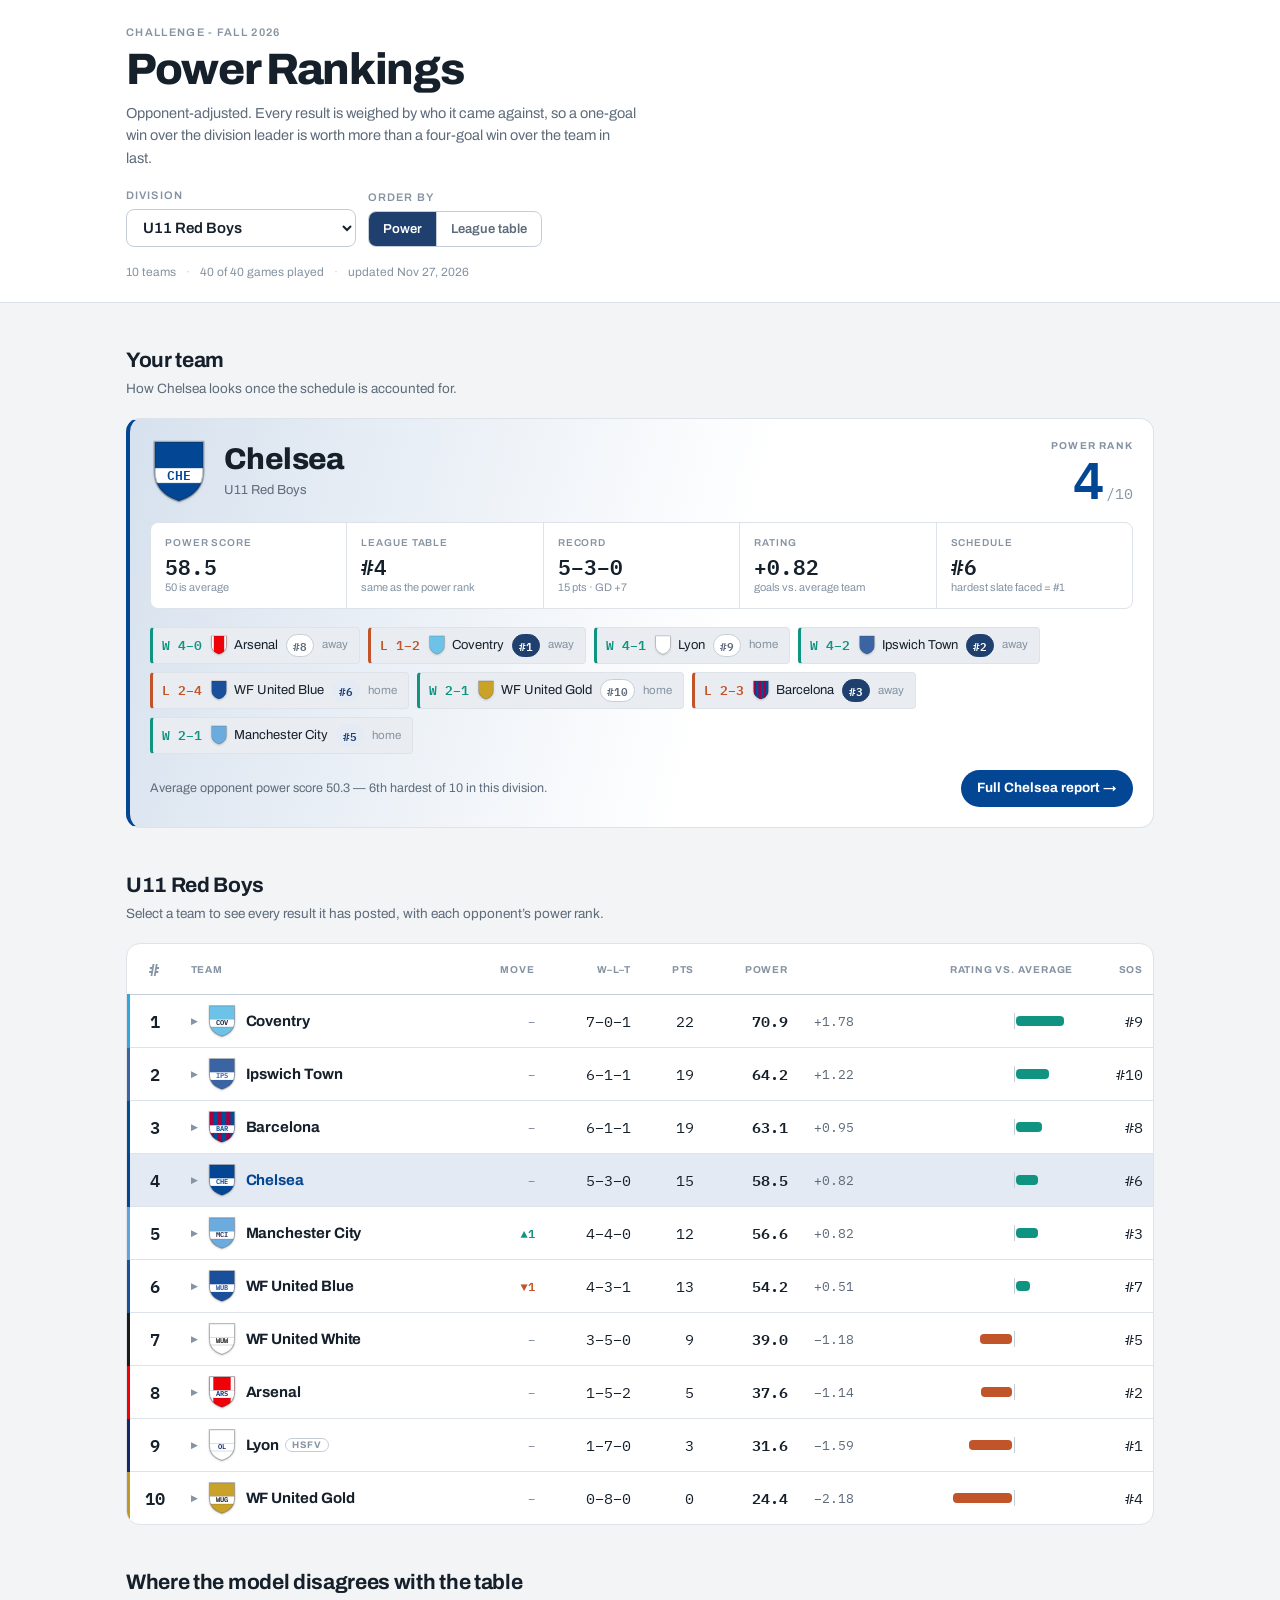
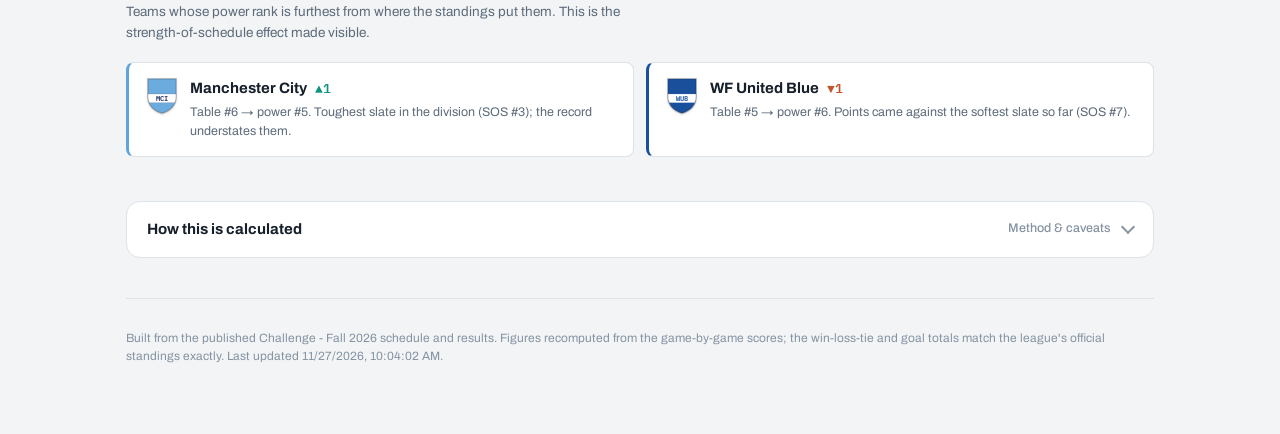
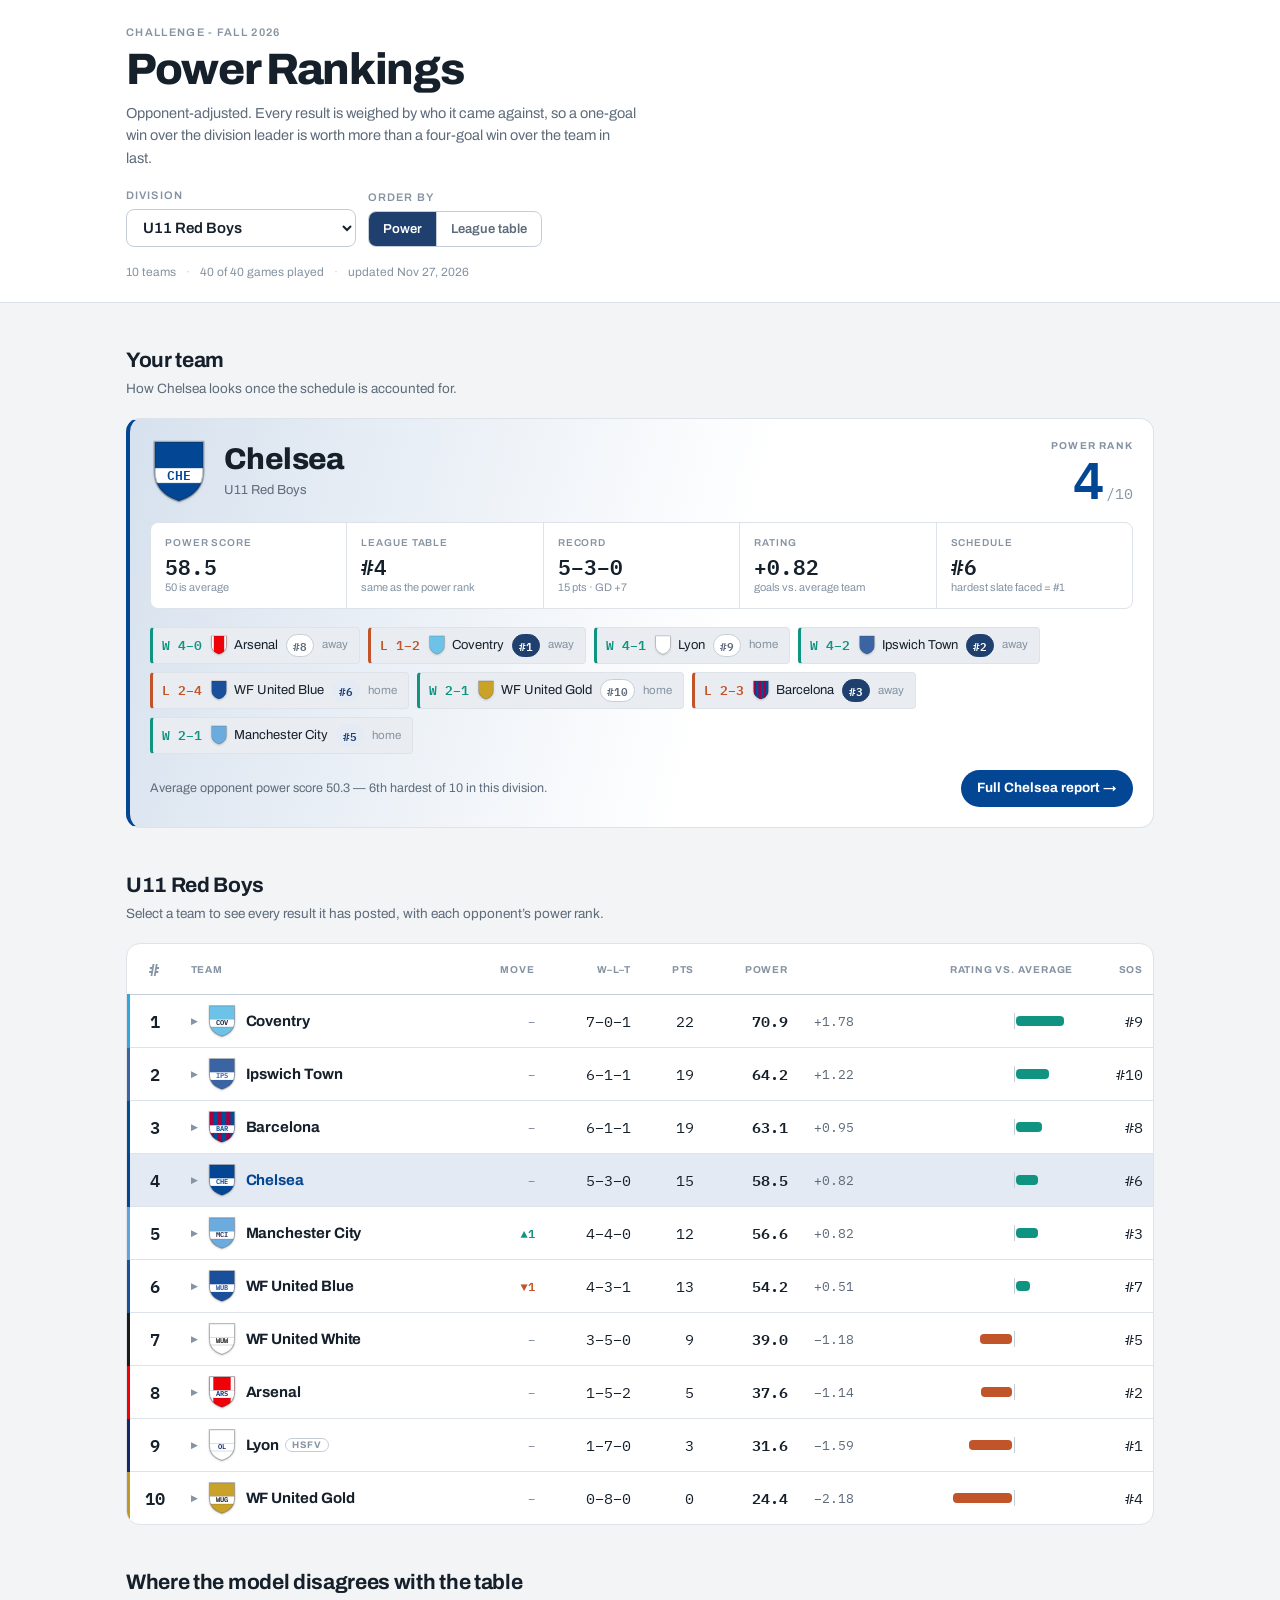
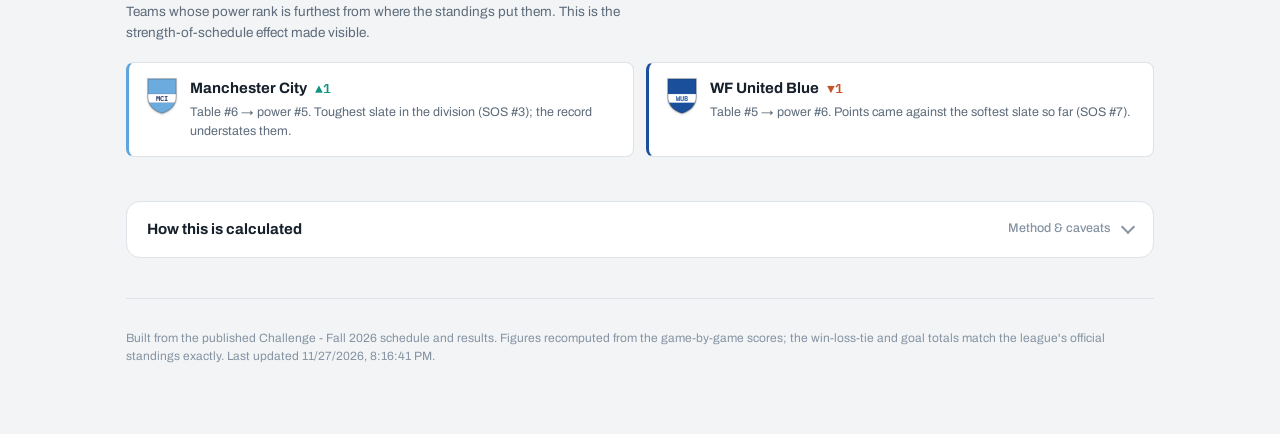
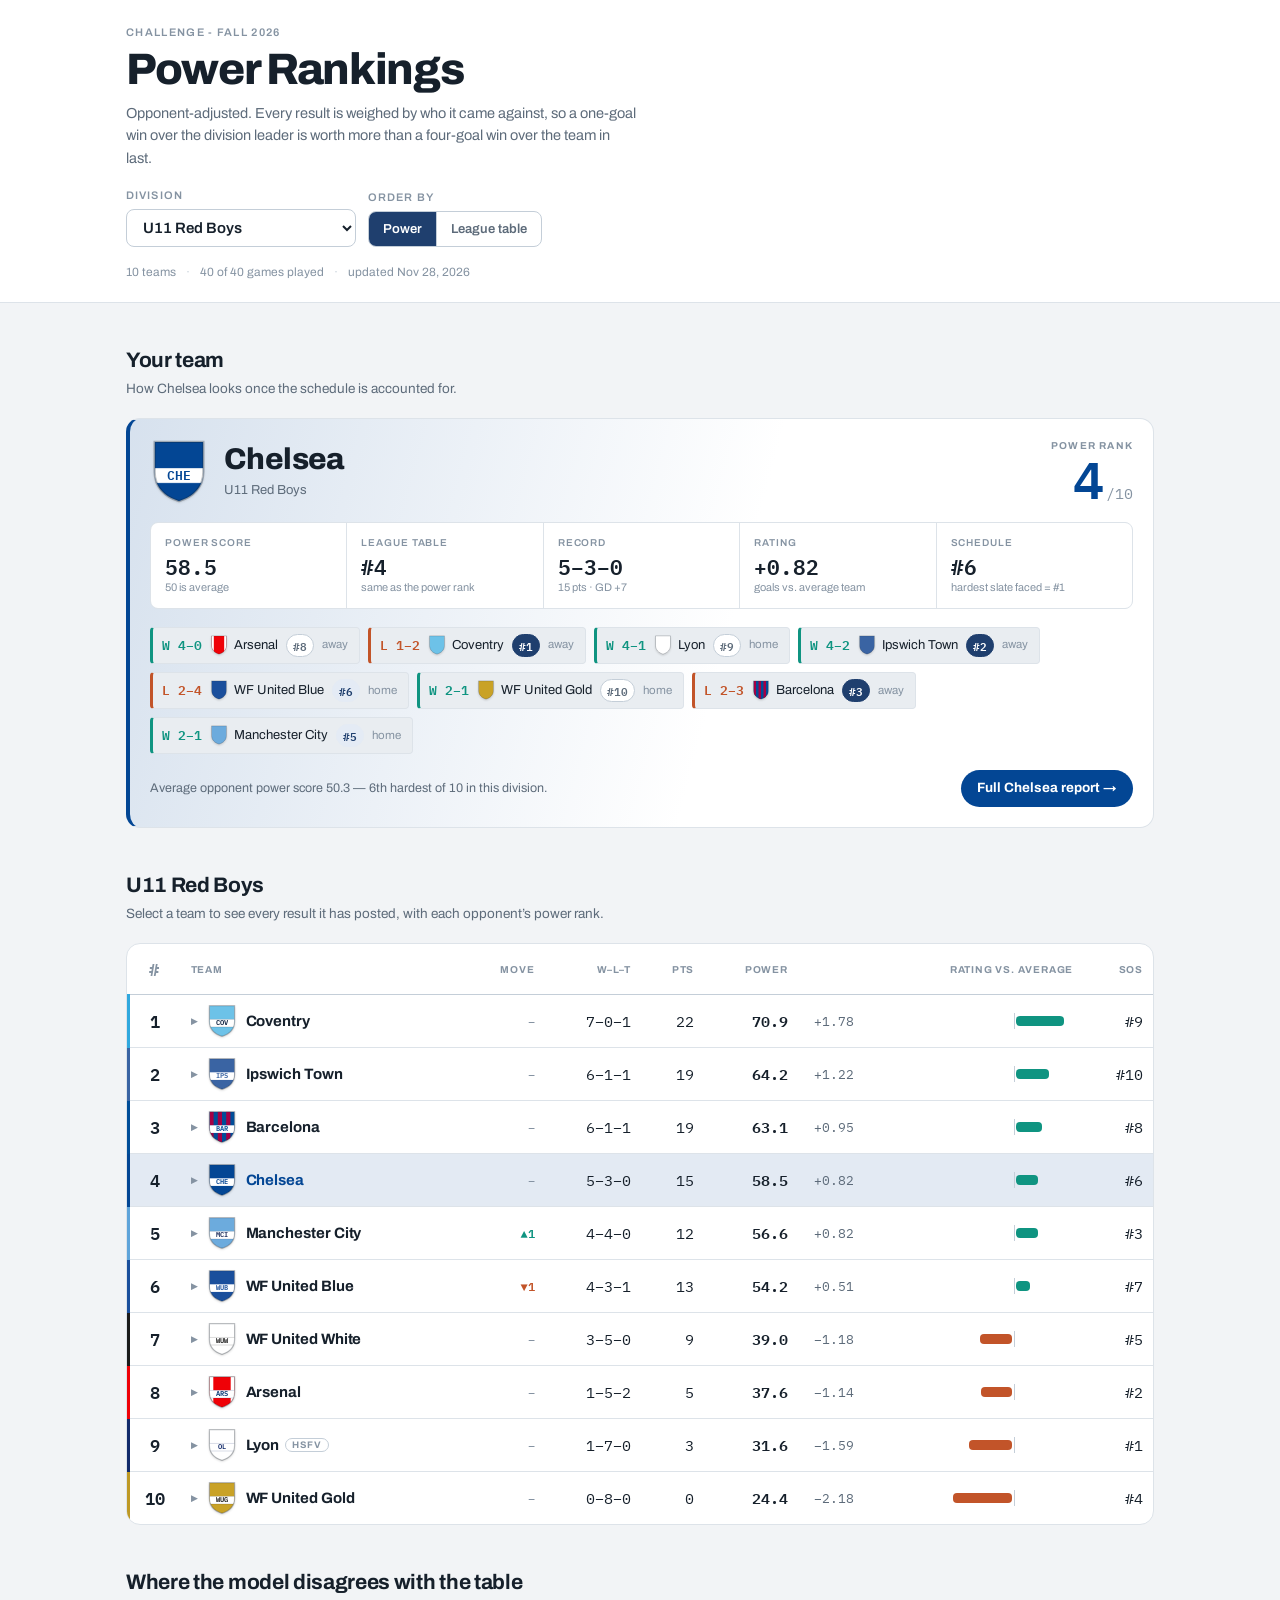
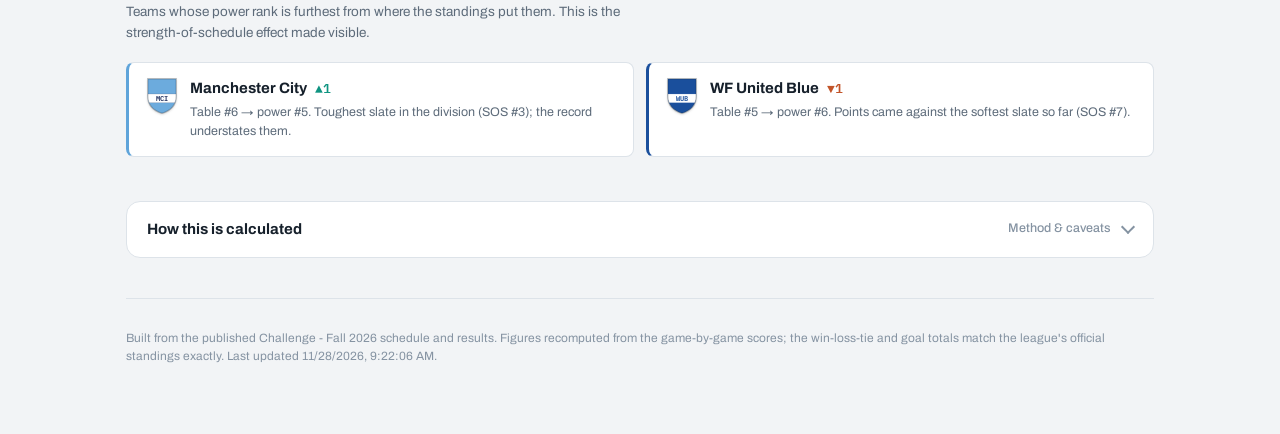
